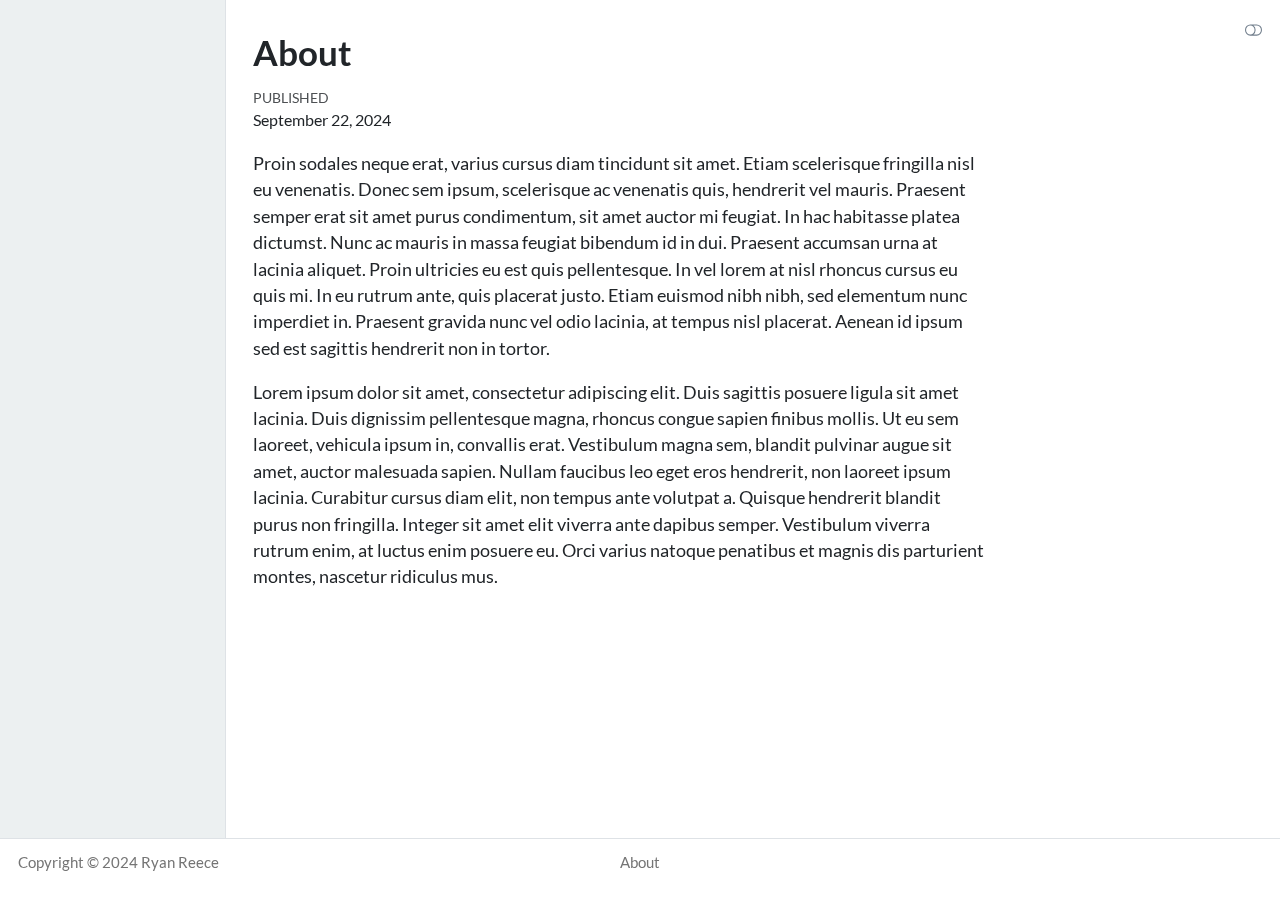
==== docs/about.html @ b6480e02 "update" ====
<!DOCTYPE html>
<html xmlns="http://www.w3.org/1999/xhtml" lang="en" xml:lang="en"><head>

<meta charset="utf-8">
<meta name="generator" content="quarto-1.5.57">

<meta name="viewport" content="width=device-width, initial-scale=1.0, user-scalable=yes">

<meta name="dcterms.date" content="2024-09-22">

<title>About – Quarto Static Example</title>
<style>
code{white-space: pre-wrap;}
span.smallcaps{font-variant: small-caps;}
div.columns{display: flex; gap: min(4vw, 1.5em);}
div.column{flex: auto; overflow-x: auto;}
div.hanging-indent{margin-left: 1.5em; text-indent: -1.5em;}
ul.task-list{list-style: none;}
ul.task-list li input[type="checkbox"] {
width: 0.8em;
margin: 0 0.8em 0.2em -1em;  vertical-align: middle;
}
</style>


<script>const headroomChanged = new CustomEvent("quarto-hrChanged", {
  detail: {},
  bubbles: true,
  cancelable: false,
  composed: false,
});

const announceDismiss = () => {
  const annEl = window.document.getElementById("quarto-announcement");
  if (annEl) {
    annEl.remove();

    const annId = annEl.getAttribute("data-announcement-id");
    window.localStorage.setItem(`quarto-announce-${annId}`, "true");
  }
};

const announceRegister = () => {
  const annEl = window.document.getElementById("quarto-announcement");
  if (annEl) {
    const annId = annEl.getAttribute("data-announcement-id");
    const isDismissed =
      window.localStorage.getItem(`quarto-announce-${annId}`) || false;
    if (isDismissed) {
      announceDismiss();
      return;
    } else {
      annEl.classList.remove("hidden");
    }

    const actionEl = annEl.querySelector(".quarto-announcement-action");
    if (actionEl) {
      actionEl.addEventListener("click", function (e) {
        e.preventDefault();
        // Hide the bar immediately
        announceDismiss();
      });
    }
  }
};

window.document.addEventListener("DOMContentLoaded", function () {
  let init = false;

  announceRegister();

  // Manage the back to top button, if one is present.
  let lastScrollTop = window.pageYOffset || document.documentElement.scrollTop;
  const scrollDownBuffer = 5;
  const scrollUpBuffer = 35;
  const btn = document.getElementById("quarto-back-to-top");
  const hideBackToTop = () => {
    btn.style.display = "none";
  };
  const showBackToTop = () => {
    btn.style.display = "inline-block";
  };
  if (btn) {
    window.document.addEventListener(
      "scroll",
      function () {
        const currentScrollTop =
          window.pageYOffset || document.documentElement.scrollTop;

        // Shows and hides the button 'intelligently' as the user scrolls
        if (currentScrollTop - scrollDownBuffer > lastScrollTop) {
          hideBackToTop();
          lastScrollTop = currentScrollTop <= 0 ? 0 : currentScrollTop;
        } else if (currentScrollTop < lastScrollTop - scrollUpBuffer) {
          showBackToTop();
          lastScrollTop = currentScrollTop <= 0 ? 0 : currentScrollTop;
        }

        // Show the button at the bottom, hides it at the top
        if (currentScrollTop <= 0) {
          hideBackToTop();
        } else if (
          window.innerHeight + currentScrollTop >=
          document.body.offsetHeight
        ) {
          showBackToTop();
        }
      },
      false
    );
  }

  function throttle(func, wait) {
    var timeout;
    return function () {
      const context = this;
      const args = arguments;
      const later = function () {
        clearTimeout(timeout);
        timeout = null;
        func.apply(context, args);
      };

      if (!timeout) {
        timeout = setTimeout(later, wait);
      }
    };
  }

  function headerOffset() {
    // Set an offset if there is are fixed top navbar
    const headerEl = window.document.querySelector("header.fixed-top");
    if (headerEl) {
      return headerEl.clientHeight;
    } else {
      return 0;
    }
  }

  function footerOffset() {
    const footerEl = window.document.querySelector("footer.footer");
    if (footerEl) {
      return footerEl.clientHeight;
    } else {
      return 0;
    }
  }

  function dashboardOffset() {
    const dashboardNavEl = window.document.getElementById(
      "quarto-dashboard-header"
    );
    if (dashboardNavEl !== null) {
      return dashboardNavEl.clientHeight;
    } else {
      return 0;
    }
  }

  function updateDocumentOffsetWithoutAnimation() {
    updateDocumentOffset(false);
  }

  function updateDocumentOffset(animated) {
    // set body offset
    const topOffset = headerOffset();
    const bodyOffset = topOffset + footerOffset() + dashboardOffset();
    const bodyEl = window.document.body;
    bodyEl.setAttribute("data-bs-offset", topOffset);
    bodyEl.style.paddingTop = topOffset + "px";

    // deal with sidebar offsets
    const sidebars = window.document.querySelectorAll(
      ".sidebar, .headroom-target"
    );
    sidebars.forEach((sidebar) => {
      if (!animated) {
        sidebar.classList.add("notransition");
        // Remove the no transition class after the animation has time to complete
        setTimeout(function () {
          sidebar.classList.remove("notransition");
        }, 201);
      }

      if (window.Headroom && sidebar.classList.contains("sidebar-unpinned")) {
        sidebar.style.top = "0";
        sidebar.style.maxHeight = "100vh";
      } else {
        sidebar.style.top = topOffset + "px";
        sidebar.style.maxHeight = "calc(100vh - " + topOffset + "px)";
      }
    });

    // allow space for footer
    const mainContainer = window.document.querySelector(".quarto-container");
    if (mainContainer) {
      mainContainer.style.minHeight = "calc(100vh - " + bodyOffset + "px)";
    }

    // link offset
    let linkStyle = window.document.querySelector("#quarto-target-style");
    if (!linkStyle) {
      linkStyle = window.document.createElement("style");
      linkStyle.setAttribute("id", "quarto-target-style");
      window.document.head.appendChild(linkStyle);
    }
    while (linkStyle.firstChild) {
      linkStyle.removeChild(linkStyle.firstChild);
    }
    if (topOffset > 0) {
      linkStyle.appendChild(
        window.document.createTextNode(`
      section:target::before {
        content: "";
        display: block;
        height: ${topOffset}px;
        margin: -${topOffset}px 0 0;
      }`)
      );
    }
    if (init) {
      window.dispatchEvent(headroomChanged);
    }
    init = true;
  }

  // initialize headroom
  var header = window.document.querySelector("#quarto-header");
  if (header && window.Headroom) {
    const headroom = new window.Headroom(header, {
      tolerance: 5,
      onPin: function () {
        const sidebars = window.document.querySelectorAll(
          ".sidebar, .headroom-target"
        );
        sidebars.forEach((sidebar) => {
          sidebar.classList.remove("sidebar-unpinned");
        });
        updateDocumentOffset();
      },
      onUnpin: function () {
        const sidebars = window.document.querySelectorAll(
          ".sidebar, .headroom-target"
        );
        sidebars.forEach((sidebar) => {
          sidebar.classList.add("sidebar-unpinned");
        });
        updateDocumentOffset();
      },
    });
    headroom.init();

    let frozen = false;
    window.quartoToggleHeadroom = function () {
      if (frozen) {
        headroom.unfreeze();
        frozen = false;
      } else {
        headroom.freeze();
        frozen = true;
      }
    };
  }

  window.addEventListener(
    "hashchange",
    function (e) {
      if (
        getComputedStyle(document.documentElement).scrollBehavior !== "smooth"
      ) {
        window.scrollTo(0, window.pageYOffset - headerOffset());
      }
    },
    false
  );

  // Observe size changed for the header
  const headerEl = window.document.querySelector("header.fixed-top");
  if (headerEl && window.ResizeObserver) {
    const observer = new window.ResizeObserver(() => {
      setTimeout(updateDocumentOffsetWithoutAnimation, 0);
    });
    observer.observe(headerEl, {
      attributes: true,
      childList: true,
      characterData: true,
    });
  } else {
    window.addEventListener(
      "resize",
      throttle(updateDocumentOffsetWithoutAnimation, 50)
    );
  }
  setTimeout(updateDocumentOffsetWithoutAnimation, 250);

  // fixup index.html links if we aren't on the filesystem
  if (window.location.protocol !== "file:") {
    const links = window.document.querySelectorAll("a");
    for (let i = 0; i < links.length; i++) {
      if (links[i].href) {
        links[i].dataset.originalHref = links[i].href;
        links[i].href = links[i].href.replace(/\/index\.html/, "/");
      }
    }

    // Fixup any sharing links that require urls
    // Append url to any sharing urls
    const sharingLinks = window.document.querySelectorAll(
      "a.sidebar-tools-main-item, a.quarto-navigation-tool, a.quarto-navbar-tools, a.quarto-navbar-tools-item"
    );
    for (let i = 0; i < sharingLinks.length; i++) {
      const sharingLink = sharingLinks[i];
      const href = sharingLink.getAttribute("href");
      if (href) {
        sharingLink.setAttribute(
          "href",
          href.replace("|url|", window.location.href)
        );
      }
    }

    // Scroll the active navigation item into view, if necessary
    const navSidebar = window.document.querySelector("nav#quarto-sidebar");
    if (navSidebar) {
      // Find the active item
      const activeItem = navSidebar.querySelector("li.sidebar-item a.active");
      if (activeItem) {
        // Wait for the scroll height and height to resolve by observing size changes on the
        // nav element that is scrollable
        const resizeObserver = new ResizeObserver((_entries) => {
          // The bottom of the element
          const elBottom = activeItem.offsetTop;
          const viewBottom = navSidebar.scrollTop + navSidebar.clientHeight;

          // The element height and scroll height are the same, then we are still loading
          if (viewBottom !== navSidebar.scrollHeight) {
            // Determine if the item isn't visible and scroll to it
            if (elBottom >= viewBottom) {
              navSidebar.scrollTop = elBottom;
            }

            // stop observing now since we've completed the scroll
            resizeObserver.unobserve(navSidebar);
          }
        });
        resizeObserver.observe(navSidebar);
      }
    }
  }
});
</script>
<script>/*!
 * headroom.js v0.12.0 - Give your page some headroom. Hide your header until you need it
 * Copyright (c) 2020 Nick Williams - http://wicky.nillia.ms/headroom.js
 * License: MIT
 */

!function(t,n){"object"==typeof exports&&"undefined"!=typeof module?module.exports=n():"function"==typeof define&&define.amd?define(n):(t=t||self).Headroom=n()}(this,function(){"use strict";function t(){return"undefined"!=typeof window}function d(t){return function(t){return t&&t.document&&function(t){return 9===t.nodeType}(t.document)}(t)?function(t){var n=t.document,o=n.body,s=n.documentElement;return{scrollHeight:function(){return Math.max(o.scrollHeight,s.scrollHeight,o.offsetHeight,s.offsetHeight,o.clientHeight,s.clientHeight)},height:function(){return t.innerHeight||s.clientHeight||o.clientHeight},scrollY:function(){return void 0!==t.pageYOffset?t.pageYOffset:(s||o.parentNode||o).scrollTop}}}(t):function(t){return{scrollHeight:function(){return Math.max(t.scrollHeight,t.offsetHeight,t.clientHeight)},height:function(){return Math.max(t.offsetHeight,t.clientHeight)},scrollY:function(){return t.scrollTop}}}(t)}function n(t,s,e){var n,o=function(){var n=!1;try{var t={get passive(){n=!0}};window.addEventListener("test",t,t),window.removeEventListener("test",t,t)}catch(t){n=!1}return n}(),i=!1,r=d(t),l=r.scrollY(),a={};function c(){var t=Math.round(r.scrollY()),n=r.height(),o=r.scrollHeight();a.scrollY=t,a.lastScrollY=l,a.direction=l<t?"down":"up",a.distance=Math.abs(t-l),a.isOutOfBounds=t<0||o<t+n,a.top=t<=s.offset[a.direction],a.bottom=o<=t+n,a.toleranceExceeded=a.distance>s.tolerance[a.direction],e(a),l=t,i=!1}function h(){i||(i=!0,n=requestAnimationFrame(c))}var u=!!o&&{passive:!0,capture:!1};return t.addEventListener("scroll",h,u),c(),{destroy:function(){cancelAnimationFrame(n),t.removeEventListener("scroll",h,u)}}}function o(t){return t===Object(t)?t:{down:t,up:t}}function s(t,n){n=n||{},Object.assign(this,s.options,n),this.classes=Object.assign({},s.options.classes,n.classes),this.elem=t,this.tolerance=o(this.tolerance),this.offset=o(this.offset),this.initialised=!1,this.frozen=!1}return s.prototype={constructor:s,init:function(){return s.cutsTheMustard&&!this.initialised&&(this.addClass("initial"),this.initialised=!0,setTimeout(function(t){t.scrollTracker=n(t.scroller,{offset:t.offset,tolerance:t.tolerance},t.update.bind(t))},100,this)),this},destroy:function(){this.initialised=!1,Object.keys(this.classes).forEach(this.removeClass,this),this.scrollTracker.destroy()},unpin:function(){!this.hasClass("pinned")&&this.hasClass("unpinned")||(this.addClass("unpinned"),this.removeClass("pinned"),this.onUnpin&&this.onUnpin.call(this))},pin:function(){this.hasClass("unpinned")&&(this.addClass("pinned"),this.removeClass("unpinned"),this.onPin&&this.onPin.call(this))},freeze:function(){this.frozen=!0,this.addClass("frozen")},unfreeze:function(){this.frozen=!1,this.removeClass("frozen")},top:function(){this.hasClass("top")||(this.addClass("top"),this.removeClass("notTop"),this.onTop&&this.onTop.call(this))},notTop:function(){this.hasClass("notTop")||(this.addClass("notTop"),this.removeClass("top"),this.onNotTop&&this.onNotTop.call(this))},bottom:function(){this.hasClass("bottom")||(this.addClass("bottom"),this.removeClass("notBottom"),this.onBottom&&this.onBottom.call(this))},notBottom:function(){this.hasClass("notBottom")||(this.addClass("notBottom"),this.removeClass("bottom"),this.onNotBottom&&this.onNotBottom.call(this))},shouldUnpin:function(t){return"down"===t.direction&&!t.top&&t.toleranceExceeded},shouldPin:function(t){return"up"===t.direction&&t.toleranceExceeded||t.top},addClass:function(t){this.elem.classList.add.apply(this.elem.classList,this.classes[t].split(" "))},removeClass:function(t){this.elem.classList.remove.apply(this.elem.classList,this.classes[t].split(" "))},hasClass:function(t){return this.classes[t].split(" ").every(function(t){return this.classList.contains(t)},this.elem)},update:function(t){t.isOutOfBounds||!0!==this.frozen&&(t.top?this.top():this.notTop(),t.bottom?this.bottom():this.notBottom(),this.shouldUnpin(t)?this.unpin():this.shouldPin(t)&&this.pin())}},s.options={tolerance:{up:0,down:0},offset:0,scroller:t()?window:null,classes:{frozen:"headroom--frozen",pinned:"headroom--pinned",unpinned:"headroom--unpinned",top:"headroom--top",notTop:"headroom--not-top",bottom:"headroom--bottom",notBottom:"headroom--not-bottom",initial:"headroom"}},s.cutsTheMustard=!!(t()&&function(){}.bind&&"classList"in document.documentElement&&Object.assign&&Object.keys&&requestAnimationFrame),s});
</script>
<script>/*!
 * clipboard.js v2.0.11
 * https://clipboardjs.com/
 *
 * Licensed MIT © Zeno Rocha
 */
!function(t,e){"object"==typeof exports&&"object"==typeof module?module.exports=e():"function"==typeof define&&define.amd?define([],e):"object"==typeof exports?exports.ClipboardJS=e():t.ClipboardJS=e()}(this,function(){return n={686:function(t,e,n){"use strict";n.d(e,{default:function(){return b}});var e=n(279),i=n.n(e),e=n(370),u=n.n(e),e=n(817),r=n.n(e);function c(t){try{return document.execCommand(t)}catch(t){return}}var a=function(t){t=r()(t);return c("cut"),t};function o(t,e){var n,o,t=(n=t,o="rtl"===document.documentElement.getAttribute("dir"),(t=document.createElement("textarea")).style.fontSize="12pt",t.style.border="0",t.style.padding="0",t.style.margin="0",t.style.position="absolute",t.style[o?"right":"left"]="-9999px",o=window.pageYOffset||document.documentElement.scrollTop,t.style.top="".concat(o,"px"),t.setAttribute("readonly",""),t.value=n,t);return e.container.appendChild(t),e=r()(t),c("copy"),t.remove(),e}var f=function(t){var e=1<arguments.length&&void 0!==arguments[1]?arguments[1]:{container:document.body},n="";return"string"==typeof t?n=o(t,e):t instanceof HTMLInputElement&&!["text","search","url","tel","password"].includes(null==t?void 0:t.type)?n=o(t.value,e):(n=r()(t),c("copy")),n};function l(t){return(l="function"==typeof Symbol&&"symbol"==typeof Symbol.iterator?function(t){return typeof t}:function(t){return t&&"function"==typeof Symbol&&t.constructor===Symbol&&t!==Symbol.prototype?"symbol":typeof t})(t)}var s=function(){var t=0<arguments.length&&void 0!==arguments[0]?arguments[0]:{},e=t.action,n=void 0===e?"copy":e,o=t.container,e=t.target,t=t.text;if("copy"!==n&&"cut"!==n)throw new Error('Invalid "action" value, use either "copy" or "cut"');if(void 0!==e){if(!e||"object"!==l(e)||1!==e.nodeType)throw new Error('Invalid "target" value, use a valid Element');if("copy"===n&&e.hasAttribute("disabled"))throw new Error('Invalid "target" attribute. Please use "readonly" instead of "disabled" attribute');if("cut"===n&&(e.hasAttribute("readonly")||e.hasAttribute("disabled")))throw new Error('Invalid "target" attribute. You can\'t cut text from elements with "readonly" or "disabled" attributes')}return t?f(t,{container:o}):e?"cut"===n?a(e):f(e,{container:o}):void 0};function p(t){return(p="function"==typeof Symbol&&"symbol"==typeof Symbol.iterator?function(t){return typeof t}:function(t){return t&&"function"==typeof Symbol&&t.constructor===Symbol&&t!==Symbol.prototype?"symbol":typeof t})(t)}function d(t,e){for(var n=0;n<e.length;n++){var o=e[n];o.enumerable=o.enumerable||!1,o.configurable=!0,"value"in o&&(o.writable=!0),Object.defineProperty(t,o.key,o)}}function y(t,e){return(y=Object.setPrototypeOf||function(t,e){return t.__proto__=e,t})(t,e)}function h(n){var o=function(){if("undefined"==typeof Reflect||!Reflect.construct)return!1;if(Reflect.construct.sham)return!1;if("function"==typeof Proxy)return!0;try{return Date.prototype.toString.call(Reflect.construct(Date,[],function(){})),!0}catch(t){return!1}}();return function(){var t,e=v(n);return t=o?(t=v(this).constructor,Reflect.construct(e,arguments,t)):e.apply(this,arguments),e=this,!(t=t)||"object"!==p(t)&&"function"!=typeof t?function(t){if(void 0!==t)return t;throw new ReferenceError("this hasn't been initialised - super() hasn't been called")}(e):t}}function v(t){return(v=Object.setPrototypeOf?Object.getPrototypeOf:function(t){return t.__proto__||Object.getPrototypeOf(t)})(t)}function m(t,e){t="data-clipboard-".concat(t);if(e.hasAttribute(t))return e.getAttribute(t)}var b=function(){!function(t,e){if("function"!=typeof e&&null!==e)throw new TypeError("Super expression must either be null or a function");t.prototype=Object.create(e&&e.prototype,{constructor:{value:t,writable:!0,configurable:!0}}),e&&y(t,e)}(r,i());var t,e,n,o=h(r);function r(t,e){var n;return function(t){if(!(t instanceof r))throw new TypeError("Cannot call a class as a function")}(this),(n=o.call(this)).resolveOptions(e),n.listenClick(t),n}return t=r,n=[{key:"copy",value:function(t){var e=1<arguments.length&&void 0!==arguments[1]?arguments[1]:{container:document.body};return f(t,e)}},{key:"cut",value:function(t){return a(t)}},{key:"isSupported",value:function(){var t=0<arguments.length&&void 0!==arguments[0]?arguments[0]:["copy","cut"],t="string"==typeof t?[t]:t,e=!!document.queryCommandSupported;return t.forEach(function(t){e=e&&!!document.queryCommandSupported(t)}),e}}],(e=[{key:"resolveOptions",value:function(){var t=0<arguments.length&&void 0!==arguments[0]?arguments[0]:{};this.action="function"==typeof t.action?t.action:this.defaultAction,this.target="function"==typeof t.target?t.target:this.defaultTarget,this.text="function"==typeof t.text?t.text:this.defaultText,this.container="object"===p(t.container)?t.container:document.body}},{key:"listenClick",value:function(t){var e=this;this.listener=u()(t,"click",function(t){return e.onClick(t)})}},{key:"onClick",value:function(t){var e=t.delegateTarget||t.currentTarget,n=this.action(e)||"copy",t=s({action:n,container:this.container,target:this.target(e),text:this.text(e)});this.emit(t?"success":"error",{action:n,text:t,trigger:e,clearSelection:function(){e&&e.focus(),window.getSelection().removeAllRanges()}})}},{key:"defaultAction",value:function(t){return m("action",t)}},{key:"defaultTarget",value:function(t){t=m("target",t);if(t)return document.querySelector(t)}},{key:"defaultText",value:function(t){return m("text",t)}},{key:"destroy",value:function(){this.listener.destroy()}}])&&d(t.prototype,e),n&&d(t,n),r}()},828:function(t){var e;"undefined"==typeof Element||Element.prototype.matches||((e=Element.prototype).matches=e.matchesSelector||e.mozMatchesSelector||e.msMatchesSelector||e.oMatchesSelector||e.webkitMatchesSelector),t.exports=function(t,e){for(;t&&9!==t.nodeType;){if("function"==typeof t.matches&&t.matches(e))return t;t=t.parentNode}}},438:function(t,e,n){var u=n(828);function i(t,e,n,o,r){var i=function(e,n,t,o){return function(t){t.delegateTarget=u(t.target,n),t.delegateTarget&&o.call(e,t)}}.apply(this,arguments);return t.addEventListener(n,i,r),{destroy:function(){t.removeEventListener(n,i,r)}}}t.exports=function(t,e,n,o,r){return"function"==typeof t.addEventListener?i.apply(null,arguments):"function"==typeof n?i.bind(null,document).apply(null,arguments):("string"==typeof t&&(t=document.querySelectorAll(t)),Array.prototype.map.call(t,function(t){return i(t,e,n,o,r)}))}},879:function(t,n){n.node=function(t){return void 0!==t&&t instanceof HTMLElement&&1===t.nodeType},n.nodeList=function(t){var e=Object.prototype.toString.call(t);return void 0!==t&&("[object NodeList]"===e||"[object HTMLCollection]"===e)&&"length"in t&&(0===t.length||n.node(t[0]))},n.string=function(t){return"string"==typeof t||t instanceof String},n.fn=function(t){return"[object Function]"===Object.prototype.toString.call(t)}},370:function(t,e,n){var f=n(879),l=n(438);t.exports=function(t,e,n){if(!t&&!e&&!n)throw new Error("Missing required arguments");if(!f.string(e))throw new TypeError("Second argument must be a String");if(!f.fn(n))throw new TypeError("Third argument must be a Function");if(f.node(t))return c=e,a=n,(u=t).addEventListener(c,a),{destroy:function(){u.removeEventListener(c,a)}};if(f.nodeList(t))return o=t,r=e,i=n,Array.prototype.forEach.call(o,function(t){t.addEventListener(r,i)}),{destroy:function(){Array.prototype.forEach.call(o,function(t){t.removeEventListener(r,i)})}};if(f.string(t))return t=t,e=e,n=n,l(document.body,t,e,n);throw new TypeError("First argument must be a String, HTMLElement, HTMLCollection, or NodeList");var o,r,i,u,c,a}},817:function(t){t.exports=function(t){var e,n="SELECT"===t.nodeName?(t.focus(),t.value):"INPUT"===t.nodeName||"TEXTAREA"===t.nodeName?((e=t.hasAttribute("readonly"))||t.setAttribute("readonly",""),t.select(),t.setSelectionRange(0,t.value.length),e||t.removeAttribute("readonly"),t.value):(t.hasAttribute("contenteditable")&&t.focus(),n=window.getSelection(),(e=document.createRange()).selectNodeContents(t),n.removeAllRanges(),n.addRange(e),n.toString());return n}},279:function(t){function e(){}e.prototype={on:function(t,e,n){var o=this.e||(this.e={});return(o[t]||(o[t]=[])).push({fn:e,ctx:n}),this},once:function(t,e,n){var o=this;function r(){o.off(t,r),e.apply(n,arguments)}return r._=e,this.on(t,r,n)},emit:function(t){for(var e=[].slice.call(arguments,1),n=((this.e||(this.e={}))[t]||[]).slice(),o=0,r=n.length;o<r;o++)n[o].fn.apply(n[o].ctx,e);return this},off:function(t,e){var n=this.e||(this.e={}),o=n[t],r=[];if(o&&e)for(var i=0,u=o.length;i<u;i++)o[i].fn!==e&&o[i].fn._!==e&&r.push(o[i]);return r.length?n[t]=r:delete n[t],this}},t.exports=e,t.exports.TinyEmitter=e}},r={},o.n=function(t){var e=t&&t.__esModule?function(){return t.default}:function(){return t};return o.d(e,{a:e}),e},o.d=function(t,e){for(var n in e)o.o(e,n)&&!o.o(t,n)&&Object.defineProperty(t,n,{enumerable:!0,get:e[n]})},o.o=function(t,e){return Object.prototype.hasOwnProperty.call(t,e)},o(686).default;function o(t){if(r[t])return r[t].exports;var e=r[t]={exports:{}};return n[t](e,e.exports,o),e.exports}var n,r});</script>
<script>/*! @algolia/autocomplete-js 1.11.1 | MIT License | © Algolia, Inc. and contributors | https://github.com/algolia/autocomplete */
!function(e,t){"object"==typeof exports&&"undefined"!=typeof module?t(exports):"function"==typeof define&&define.amd?define(["exports"],t):t((e="undefined"!=typeof globalThis?globalThis:e||self)["@algolia/autocomplete-js"]={})}(this,(function(e){"use strict";function t(e,t){var n=Object.keys(e);if(Object.getOwnPropertySymbols){var r=Object.getOwnPropertySymbols(e);t&&(r=r.filter((function(t){return Object.getOwnPropertyDescriptor(e,t).enumerable}))),n.push.apply(n,r)}return n}function n(e){for(var n=1;n<arguments.length;n++){var r=null!=arguments[n]?arguments[n]:{};n%2?t(Object(r),!0).forEach((function(t){o(e,t,r[t])})):Object.getOwnPropertyDescriptors?Object.defineProperties(e,Object.getOwnPropertyDescriptors(r)):t(Object(r)).forEach((function(t){Object.defineProperty(e,t,Object.getOwnPropertyDescriptor(r,t))}))}return e}function r(e){return r="function"==typeof Symbol&&"symbol"==typeof Symbol.iterator?function(e){return typeof e}:function(e){return e&&"function"==typeof Symbol&&e.constructor===Symbol&&e!==Symbol.prototype?"symbol":typeof e},r(e)}function o(e,t,n){return(t=function(e){var t=function(e,t){if("object"!=typeof e||null===e)return e;var n=e[Symbol.toPrimitive];if(void 0!==n){var r=n.call(e,t||"default");if("object"!=typeof r)return r;throw new TypeError("@@toPrimitive must return a primitive value.")}return("string"===t?String:Number)(e)}(e,"string");return"symbol"==typeof t?t:String(t)}(t))in e?Object.defineProperty(e,t,{value:n,enumerable:!0,configurable:!0,writable:!0}):e[t]=n,e}function i(){return i=Object.assign?Object.assign.bind():function(e){for(var t=1;t<arguments.length;t++){var n=arguments[t];for(var r in n)Object.prototype.hasOwnProperty.call(n,r)&&(e[r]=n[r])}return e},i.apply(this,arguments)}function u(e,t){if(null==e)return{};var n,r,o=function(e,t){if(null==e)return{};var n,r,o={},i=Object.keys(e);for(r=0;r<i.length;r++)n=i[r],t.indexOf(n)>=0||(o[n]=e[n]);return o}(e,t);if(Object.getOwnPropertySymbols){var i=Object.getOwnPropertySymbols(e);for(r=0;r<i.length;r++)n=i[r],t.indexOf(n)>=0||Object.prototype.propertyIsEnumerable.call(e,n)&&(o[n]=e[n])}return o}function a(e,t){return function(e){if(Array.isArray(e))return e}(e)||function(e,t){var n=null==e?null:"undefined"!=typeof Symbol&&e[Symbol.iterator]||e["@@iterator"];if(null!=n){var r,o,i,u,a=[],l=!0,c=!1;try{if(i=(n=n.call(e)).next,0===t){if(Object(n)!==n)return;l=!1}else for(;!(l=(r=i.call(n)).done)&&(a.push(r.value),a.length!==t);l=!0);}catch(e){c=!0,o=e}finally{try{if(!l&&null!=n.return&&(u=n.return(),Object(u)!==u))return}finally{if(c)throw o}}return a}}(e,t)||c(e,t)||function(){throw new TypeError("Invalid attempt to destructure non-iterable instance.\nIn order to be iterable, non-array objects must have a [Symbol.iterator]() method.")}()}function l(e){return function(e){if(Array.isArray(e))return s(e)}(e)||function(e){if("undefined"!=typeof Symbol&&null!=e[Symbol.iterator]||null!=e["@@iterator"])return Array.from(e)}(e)||c(e)||function(){throw new TypeError("Invalid attempt to spread non-iterable instance.\nIn order to be iterable, non-array objects must have a [Symbol.iterator]() method.")}()}function c(e,t){if(e){if("string"==typeof e)return s(e,t);var n=Object.prototype.toString.call(e).slice(8,-1);return"Object"===n&&e.constructor&&(n=e.constructor.name),"Map"===n||"Set"===n?Array.from(e):"Arguments"===n||/^(?:Ui|I)nt(?:8|16|32)(?:Clamped)?Array$/.test(n)?s(e,t):void 0}}function s(e,t){(null==t||t>e.length)&&(t=e.length);for(var n=0,r=new Array(t);n<t;n++)r[n]=e[n];return r}function f(e){return{current:e}}function p(e,t){var n=void 0;return function(){for(var r=arguments.length,o=new Array(r),i=0;i<r;i++)o[i]=arguments[i];n&&clearTimeout(n),n=setTimeout((function(){return e.apply(void 0,o)}),t)}}function m(e){return e.reduce((function(e,t){return e.concat(t)}),[])}var v=0;function d(){return"autocomplete-".concat(v++)}function y(e,t){return t.reduce((function(e,t){return e&&e[t]}),e)}function b(e){return 0===e.collections.length?0:e.collections.reduce((function(e,t){return e+t.items.length}),0)}function g(e){return e!==Object(e)}function h(e,t){if(e===t)return!0;if(g(e)||g(t)||"function"==typeof e||"function"==typeof t)return e===t;if(Object.keys(e).length!==Object.keys(t).length)return!1;for(var n=0,r=Object.keys(e);n<r.length;n++){var o=r[n];if(!(o in t))return!1;if(!h(e[o],t[o]))return!1}return!0}var O=function(){};var _="1.11.1",S=[{segment:"autocomplete-core",version:_}];function j(e){var t=e.item,n=e.items,r=void 0===n?[]:n;return{index:t.__autocomplete_indexName,items:[t],positions:[1+r.findIndex((function(e){return e.objectID===t.objectID}))],queryID:t.__autocomplete_queryID,algoliaSource:["autocomplete"]}}function P(e,t){return function(e){if(Array.isArray(e))return e}(e)||function(e,t){var n=null==e?null:"undefined"!=typeof Symbol&&e[Symbol.iterator]||e["@@iterator"];if(null!=n){var r,o,i,u,a=[],l=!0,c=!1;try{if(i=(n=n.call(e)).next,0===t){if(Object(n)!==n)return;l=!1}else for(;!(l=(r=i.call(n)).done)&&(a.push(r.value),a.length!==t);l=!0);}catch(e){c=!0,o=e}finally{try{if(!l&&null!=n.return&&(u=n.return(),Object(u)!==u))return}finally{if(c)throw o}}return a}}(e,t)||function(e,t){if(!e)return;if("string"==typeof e)return w(e,t);var n=Object.prototype.toString.call(e).slice(8,-1);"Object"===n&&e.constructor&&(n=e.constructor.name);if("Map"===n||"Set"===n)return Array.from(e);if("Arguments"===n||/^(?:Ui|I)nt(?:8|16|32)(?:Clamped)?Array$/.test(n))return w(e,t)}(e,t)||function(){throw new TypeError("Invalid attempt to destructure non-iterable instance.\nIn order to be iterable, non-array objects must have a [Symbol.iterator]() method.")}()}function w(e,t){(null==t||t>e.length)&&(t=e.length);for(var n=0,r=new Array(t);n<t;n++)r[n]=e[n];return r}var I=["items"],A=["items"];function E(e){return E="function"==typeof Symbol&&"symbol"==typeof Symbol.iterator?function(e){return typeof e}:function(e){return e&&"function"==typeof Symbol&&e.constructor===Symbol&&e!==Symbol.prototype?"symbol":typeof e},E(e)}function D(e){return function(e){if(Array.isArray(e))return C(e)}(e)||function(e){if("undefined"!=typeof Symbol&&null!=e[Symbol.iterator]||null!=e["@@iterator"])return Array.from(e)}(e)||function(e,t){if(!e)return;if("string"==typeof e)return C(e,t);var n=Object.prototype.toString.call(e).slice(8,-1);"Object"===n&&e.constructor&&(n=e.constructor.name);if("Map"===n||"Set"===n)return Array.from(e);if("Arguments"===n||/^(?:Ui|I)nt(?:8|16|32)(?:Clamped)?Array$/.test(n))return C(e,t)}(e)||function(){throw new TypeError("Invalid attempt to spread non-iterable instance.\nIn order to be iterable, non-array objects must have a [Symbol.iterator]() method.")}()}function C(e,t){(null==t||t>e.length)&&(t=e.length);for(var n=0,r=new Array(t);n<t;n++)r[n]=e[n];return r}function k(e,t){if(null==e)return{};var n,r,o=function(e,t){if(null==e)return{};var n,r,o={},i=Object.keys(e);for(r=0;r<i.length;r++)n=i[r],t.indexOf(n)>=0||(o[n]=e[n]);return o}(e,t);if(Object.getOwnPropertySymbols){var i=Object.getOwnPropertySymbols(e);for(r=0;r<i.length;r++)n=i[r],t.indexOf(n)>=0||Object.prototype.propertyIsEnumerable.call(e,n)&&(o[n]=e[n])}return o}function x(e,t){var n=Object.keys(e);if(Object.getOwnPropertySymbols){var r=Object.getOwnPropertySymbols(e);t&&(r=r.filter((function(t){return Object.getOwnPropertyDescriptor(e,t).enumerable}))),n.push.apply(n,r)}return n}function N(e){for(var t=1;t<arguments.length;t++){var n=null!=arguments[t]?arguments[t]:{};t%2?x(Object(n),!0).forEach((function(t){T(e,t,n[t])})):Object.getOwnPropertyDescriptors?Object.defineProperties(e,Object.getOwnPropertyDescriptors(n)):x(Object(n)).forEach((function(t){Object.defineProperty(e,t,Object.getOwnPropertyDescriptor(n,t))}))}return e}function T(e,t,n){return(t=function(e){var t=function(e,t){if("object"!==E(e)||null===e)return e;var n=e[Symbol.toPrimitive];if(void 0!==n){var r=n.call(e,t||"default");if("object"!==E(r))return r;throw new TypeError("@@toPrimitive must return a primitive value.")}return("string"===t?String:Number)(e)}(e,"string");return"symbol"===E(t)?t:String(t)}(t))in e?Object.defineProperty(e,t,{value:n,enumerable:!0,configurable:!0,writable:!0}):e[t]=n,e}function q(e){for(var t=arguments.length>1&&void 0!==arguments[1]?arguments[1]:20,n=[],r=0;r<e.objectIDs.length;r+=t)n.push(N(N({},e),{},{objectIDs:e.objectIDs.slice(r,r+t)}));return n}function B(e){return e.map((function(e){var t=e.items,n=k(e,I);return N(N({},n),{},{objectIDs:(null==t?void 0:t.map((function(e){return e.objectID})))||n.objectIDs})}))}function R(e){var t,n,r,o=(t=P((e.version||"").split(".").map(Number),2),n=t[0],r=t[1],n>=3||2===n&&r>=4||1===n&&r>=10);function i(t,n,r){if(o&&void 0!==r){var i=r[0].__autocomplete_algoliaCredentials,u={"X-Algolia-Application-Id":i.appId,"X-Algolia-API-Key":i.apiKey};e.apply(void 0,[t].concat(D(n),[{headers:u}]))}else e.apply(void 0,[t].concat(D(n)))}return{init:function(t,n){e("init",{appId:t,apiKey:n})},setUserToken:function(t){e("setUserToken",t)},clickedObjectIDsAfterSearch:function(){for(var e=arguments.length,t=new Array(e),n=0;n<e;n++)t[n]=arguments[n];t.length>0&&i("clickedObjectIDsAfterSearch",B(t),t[0].items)},clickedObjectIDs:function(){for(var e=arguments.length,t=new Array(e),n=0;n<e;n++)t[n]=arguments[n];t.length>0&&i("clickedObjectIDs",B(t),t[0].items)},clickedFilters:function(){for(var t=arguments.length,n=new Array(t),r=0;r<t;r++)n[r]=arguments[r];n.length>0&&e.apply(void 0,["clickedFilters"].concat(n))},convertedObjectIDsAfterSearch:function(){for(var e=arguments.length,t=new Array(e),n=0;n<e;n++)t[n]=arguments[n];t.length>0&&i("convertedObjectIDsAfterSearch",B(t),t[0].items)},convertedObjectIDs:function(){for(var e=arguments.length,t=new Array(e),n=0;n<e;n++)t[n]=arguments[n];t.length>0&&i("convertedObjectIDs",B(t),t[0].items)},convertedFilters:function(){for(var t=arguments.length,n=new Array(t),r=0;r<t;r++)n[r]=arguments[r];n.length>0&&e.apply(void 0,["convertedFilters"].concat(n))},viewedObjectIDs:function(){for(var e=arguments.length,t=new Array(e),n=0;n<e;n++)t[n]=arguments[n];t.length>0&&t.reduce((function(e,t){var n=t.items,r=k(t,A);return[].concat(D(e),D(q(N(N({},r),{},{objectIDs:(null==n?void 0:n.map((function(e){return e.objectID})))||r.objectIDs})).map((function(e){return{items:n,payload:e}}))))}),[]).forEach((function(e){var t=e.items;return i("viewedObjectIDs",[e.payload],t)}))},viewedFilters:function(){for(var t=arguments.length,n=new Array(t),r=0;r<t;r++)n[r]=arguments[r];n.length>0&&e.apply(void 0,["viewedFilters"].concat(n))}}}function F(e){var t=e.items.reduce((function(e,t){var n;return e[t.__autocomplete_indexName]=(null!==(n=e[t.__autocomplete_indexName])&&void 0!==n?n:[]).concat(t),e}),{});return Object.keys(t).map((function(e){return{index:e,items:t[e],algoliaSource:["autocomplete"]}}))}function L(e){return e.objectID&&e.__autocomplete_indexName&&e.__autocomplete_queryID}function U(e){return U="function"==typeof Symbol&&"symbol"==typeof Symbol.iterator?function(e){return typeof e}:function(e){return e&&"function"==typeof Symbol&&e.constructor===Symbol&&e!==Symbol.prototype?"symbol":typeof e},U(e)}function M(e){return function(e){if(Array.isArray(e))return H(e)}(e)||function(e){if("undefined"!=typeof Symbol&&null!=e[Symbol.iterator]||null!=e["@@iterator"])return Array.from(e)}(e)||function(e,t){if(!e)return;if("string"==typeof e)return H(e,t);var n=Object.prototype.toString.call(e).slice(8,-1);"Object"===n&&e.constructor&&(n=e.constructor.name);if("Map"===n||"Set"===n)return Array.from(e);if("Arguments"===n||/^(?:Ui|I)nt(?:8|16|32)(?:Clamped)?Array$/.test(n))return H(e,t)}(e)||function(){throw new TypeError("Invalid attempt to spread non-iterable instance.\nIn order to be iterable, non-array objects must have a [Symbol.iterator]() method.")}()}function H(e,t){(null==t||t>e.length)&&(t=e.length);for(var n=0,r=new Array(t);n<t;n++)r[n]=e[n];return r}function V(e,t){var n=Object.keys(e);if(Object.getOwnPropertySymbols){var r=Object.getOwnPropertySymbols(e);t&&(r=r.filter((function(t){return Object.getOwnPropertyDescriptor(e,t).enumerable}))),n.push.apply(n,r)}return n}function W(e){for(var t=1;t<arguments.length;t++){var n=null!=arguments[t]?arguments[t]:{};t%2?V(Object(n),!0).forEach((function(t){K(e,t,n[t])})):Object.getOwnPropertyDescriptors?Object.defineProperties(e,Object.getOwnPropertyDescriptors(n)):V(Object(n)).forEach((function(t){Object.defineProperty(e,t,Object.getOwnPropertyDescriptor(n,t))}))}return e}function K(e,t,n){return(t=function(e){var t=function(e,t){if("object"!==U(e)||null===e)return e;var n=e[Symbol.toPrimitive];if(void 0!==n){var r=n.call(e,t||"default");if("object"!==U(r))return r;throw new TypeError("@@toPrimitive must return a primitive value.")}return("string"===t?String:Number)(e)}(e,"string");return"symbol"===U(t)?t:String(t)}(t))in e?Object.defineProperty(e,t,{value:n,enumerable:!0,configurable:!0,writable:!0}):e[t]=n,e}var Q="2.6.0",$="https://cdn.jsdelivr.net/npm/search-insights@".concat(Q,"/dist/search-insights.min.js"),z=p((function(e){var t=e.onItemsChange,n=e.items,r=e.insights,o=e.state;t({insights:r,insightsEvents:F({items:n}).map((function(e){return W({eventName:"Items Viewed"},e)})),state:o})}),400);function G(e){var t=function(e){return W({onItemsChange:function(e){var t=e.insights,n=e.insightsEvents;t.viewedObjectIDs.apply(t,M(n.map((function(e){return W(W({},e),{},{algoliaSource:[].concat(M(e.algoliaSource||[]),["autocomplete-internal"])})}))))},onSelect:function(e){var t=e.insights,n=e.insightsEvents;t.clickedObjectIDsAfterSearch.apply(t,M(n.map((function(e){return W(W({},e),{},{algoliaSource:[].concat(M(e.algoliaSource||[]),["autocomplete-internal"])})}))))},onActive:O},e)}(e),n=t.insightsClient,r=t.onItemsChange,o=t.onSelect,i=t.onActive,u=n;n||function(e){if("undefined"!=typeof window)e({window:window})}((function(e){var t=e.window,n=t.AlgoliaAnalyticsObject||"aa";"string"==typeof n&&(u=t[n]),u||(t.AlgoliaAnalyticsObject=n,t[n]||(t[n]=function(){t[n].queue||(t[n].queue=[]);for(var e=arguments.length,r=new Array(e),o=0;o<e;o++)r[o]=arguments[o];t[n].queue.push(r)}),t[n].version=Q,u=t[n],function(e){var t="[Autocomplete]: Could not load search-insights.js. Please load it manually following https://alg.li/insights-autocomplete";try{var n=e.document.createElement("script");n.async=!0,n.src=$,n.onerror=function(){console.error(t)},document.body.appendChild(n)}catch(e){console.error(t)}}(t))}));var a=R(u),l=f([]),c=p((function(e){var t=e.state;if(t.isOpen){var n=t.collections.reduce((function(e,t){return[].concat(M(e),M(t.items))}),[]).filter(L);h(l.current.map((function(e){return e.objectID})),n.map((function(e){return e.objectID})))||(l.current=n,n.length>0&&z({onItemsChange:r,items:n,insights:a,state:t}))}}),0);return{name:"aa.algoliaInsightsPlugin",subscribe:function(e){var t=e.setContext,n=e.onSelect,r=e.onActive;function l(e){t({algoliaInsightsPlugin:{__algoliaSearchParameters:W({clickAnalytics:!0},e?{userToken:e}:{}),insights:a}})}u("addAlgoliaAgent","insights-plugin"),l(),u("onUserTokenChange",l),u("getUserToken",null,(function(e,t){l(t)})),n((function(e){var t=e.item,n=e.state,r=e.event,i=e.source;L(t)&&o({state:n,event:r,insights:a,item:t,insightsEvents:[W({eventName:"Item Selected"},j({item:t,items:i.getItems().filter(L)}))]})})),r((function(e){var t=e.item,n=e.source,r=e.state,o=e.event;L(t)&&i({state:r,event:o,insights:a,item:t,insightsEvents:[W({eventName:"Item Active"},j({item:t,items:n.getItems().filter(L)}))]})}))},onStateChange:function(e){var t=e.state;c({state:t})},__autocomplete_pluginOptions:e}}function J(e,t){var n=t;return{then:function(t,r){return J(e.then(Y(t,n,e),Y(r,n,e)),n)},catch:function(t){return J(e.catch(Y(t,n,e)),n)},finally:function(t){return t&&n.onCancelList.push(t),J(e.finally(Y(t&&function(){return n.onCancelList=[],t()},n,e)),n)},cancel:function(){n.isCanceled=!0;var e=n.onCancelList;n.onCancelList=[],e.forEach((function(e){e()}))},isCanceled:function(){return!0===n.isCanceled}}}function X(e){return J(e,{isCanceled:!1,onCancelList:[]})}function Y(e,t,n){return e?function(n){return t.isCanceled?n:e(n)}:n}function Z(e,t,n,r){if(!n)return null;if(e<0&&(null===t||null!==r&&0===t))return n+e;var o=(null===t?-1:t)+e;return o<=-1||o>=n?null===r?null:0:o}function ee(e,t){var n=Object.keys(e);if(Object.getOwnPropertySymbols){var r=Object.getOwnPropertySymbols(e);t&&(r=r.filter((function(t){return Object.getOwnPropertyDescriptor(e,t).enumerable}))),n.push.apply(n,r)}return n}function te(e){for(var t=1;t<arguments.length;t++){var n=null!=arguments[t]?arguments[t]:{};t%2?ee(Object(n),!0).forEach((function(t){ne(e,t,n[t])})):Object.getOwnPropertyDescriptors?Object.defineProperties(e,Object.getOwnPropertyDescriptors(n)):ee(Object(n)).forEach((function(t){Object.defineProperty(e,t,Object.getOwnPropertyDescriptor(n,t))}))}return e}function ne(e,t,n){return(t=function(e){var t=function(e,t){if("object"!==re(e)||null===e)return e;var n=e[Symbol.toPrimitive];if(void 0!==n){var r=n.call(e,t||"default");if("object"!==re(r))return r;throw new TypeError("@@toPrimitive must return a primitive value.")}return("string"===t?String:Number)(e)}(e,"string");return"symbol"===re(t)?t:String(t)}(t))in e?Object.defineProperty(e,t,{value:n,enumerable:!0,configurable:!0,writable:!0}):e[t]=n,e}function re(e){return re="function"==typeof Symbol&&"symbol"==typeof Symbol.iterator?function(e){return typeof e}:function(e){return e&&"function"==typeof Symbol&&e.constructor===Symbol&&e!==Symbol.prototype?"symbol":typeof e},re(e)}function oe(e){var t=function(e){var t=e.collections.map((function(e){return e.items.length})).reduce((function(e,t,n){var r=(e[n-1]||0)+t;return e.push(r),e}),[]).reduce((function(t,n){return n<=e.activeItemId?t+1:t}),0);return e.collections[t]}(e);if(!t)return null;var n=t.items[function(e){for(var t=e.state,n=e.collection,r=!1,o=0,i=0;!1===r;){var u=t.collections[o];if(u===n){r=!0;break}i+=u.items.length,o++}return t.activeItemId-i}({state:e,collection:t})],r=t.source;return{item:n,itemInputValue:r.getItemInputValue({item:n,state:e}),itemUrl:r.getItemUrl({item:n,state:e}),source:r}}function ie(e,t,n){return[e,null==n?void 0:n.sourceId,t].filter(Boolean).join("-").replace(/\s/g,"")}var ue=/((gt|sm)-|galaxy nexus)|samsung[- ]|samsungbrowser/i;function ae(e){return ae="function"==typeof Symbol&&"symbol"==typeof Symbol.iterator?function(e){return typeof e}:function(e){return e&&"function"==typeof Symbol&&e.constructor===Symbol&&e!==Symbol.prototype?"symbol":typeof e},ae(e)}function le(e,t){var n=Object.keys(e);if(Object.getOwnPropertySymbols){var r=Object.getOwnPropertySymbols(e);t&&(r=r.filter((function(t){return Object.getOwnPropertyDescriptor(e,t).enumerable}))),n.push.apply(n,r)}return n}function ce(e,t,n){return(t=function(e){var t=function(e,t){if("object"!==ae(e)||null===e)return e;var n=e[Symbol.toPrimitive];if(void 0!==n){var r=n.call(e,t||"default");if("object"!==ae(r))return r;throw new TypeError("@@toPrimitive must return a primitive value.")}return("string"===t?String:Number)(e)}(e,"string");return"symbol"===ae(t)?t:String(t)}(t))in e?Object.defineProperty(e,t,{value:n,enumerable:!0,configurable:!0,writable:!0}):e[t]=n,e}function se(e,t,n){var r,o=t.initialState;return{getState:function(){return o},dispatch:function(r,i){var u=function(e){for(var t=1;t<arguments.length;t++){var n=null!=arguments[t]?arguments[t]:{};t%2?le(Object(n),!0).forEach((function(t){ce(e,t,n[t])})):Object.getOwnPropertyDescriptors?Object.defineProperties(e,Object.getOwnPropertyDescriptors(n)):le(Object(n)).forEach((function(t){Object.defineProperty(e,t,Object.getOwnPropertyDescriptor(n,t))}))}return e}({},o);o=e(o,{type:r,props:t,payload:i}),n({state:o,prevState:u})},pendingRequests:(r=[],{add:function(e){return r.push(e),e.finally((function(){r=r.filter((function(t){return t!==e}))}))},cancelAll:function(){r.forEach((function(e){return e.cancel()}))},isEmpty:function(){return 0===r.length}})}}function fe(e){return fe="function"==typeof Symbol&&"symbol"==typeof Symbol.iterator?function(e){return typeof e}:function(e){return e&&"function"==typeof Symbol&&e.constructor===Symbol&&e!==Symbol.prototype?"symbol":typeof e},fe(e)}function pe(e,t){var n=Object.keys(e);if(Object.getOwnPropertySymbols){var r=Object.getOwnPropertySymbols(e);t&&(r=r.filter((function(t){return Object.getOwnPropertyDescriptor(e,t).enumerable}))),n.push.apply(n,r)}return n}function me(e){for(var t=1;t<arguments.length;t++){var n=null!=arguments[t]?arguments[t]:{};t%2?pe(Object(n),!0).forEach((function(t){ve(e,t,n[t])})):Object.getOwnPropertyDescriptors?Object.defineProperties(e,Object.getOwnPropertyDescriptors(n)):pe(Object(n)).forEach((function(t){Object.defineProperty(e,t,Object.getOwnPropertyDescriptor(n,t))}))}return e}function ve(e,t,n){return(t=function(e){var t=function(e,t){if("object"!==fe(e)||null===e)return e;var n=e[Symbol.toPrimitive];if(void 0!==n){var r=n.call(e,t||"default");if("object"!==fe(r))return r;throw new TypeError("@@toPrimitive must return a primitive value.")}return("string"===t?String:Number)(e)}(e,"string");return"symbol"===fe(t)?t:String(t)}(t))in e?Object.defineProperty(e,t,{value:n,enumerable:!0,configurable:!0,writable:!0}):e[t]=n,e}function de(e){return de="function"==typeof Symbol&&"symbol"==typeof Symbol.iterator?function(e){return typeof e}:function(e){return e&&"function"==typeof Symbol&&e.constructor===Symbol&&e!==Symbol.prototype?"symbol":typeof e},de(e)}function ye(e){return function(e){if(Array.isArray(e))return be(e)}(e)||function(e){if("undefined"!=typeof Symbol&&null!=e[Symbol.iterator]||null!=e["@@iterator"])return Array.from(e)}(e)||function(e,t){if(!e)return;if("string"==typeof e)return be(e,t);var n=Object.prototype.toString.call(e).slice(8,-1);"Object"===n&&e.constructor&&(n=e.constructor.name);if("Map"===n||"Set"===n)return Array.from(e);if("Arguments"===n||/^(?:Ui|I)nt(?:8|16|32)(?:Clamped)?Array$/.test(n))return be(e,t)}(e)||function(){throw new TypeError("Invalid attempt to spread non-iterable instance.\nIn order to be iterable, non-array objects must have a [Symbol.iterator]() method.")}()}function be(e,t){(null==t||t>e.length)&&(t=e.length);for(var n=0,r=new Array(t);n<t;n++)r[n]=e[n];return r}function ge(e,t){var n=Object.keys(e);if(Object.getOwnPropertySymbols){var r=Object.getOwnPropertySymbols(e);t&&(r=r.filter((function(t){return Object.getOwnPropertyDescriptor(e,t).enumerable}))),n.push.apply(n,r)}return n}function he(e){for(var t=1;t<arguments.length;t++){var n=null!=arguments[t]?arguments[t]:{};t%2?ge(Object(n),!0).forEach((function(t){Oe(e,t,n[t])})):Object.getOwnPropertyDescriptors?Object.defineProperties(e,Object.getOwnPropertyDescriptors(n)):ge(Object(n)).forEach((function(t){Object.defineProperty(e,t,Object.getOwnPropertyDescriptor(n,t))}))}return e}function Oe(e,t,n){return(t=function(e){var t=function(e,t){if("object"!==de(e)||null===e)return e;var n=e[Symbol.toPrimitive];if(void 0!==n){var r=n.call(e,t||"default");if("object"!==de(r))return r;throw new TypeError("@@toPrimitive must return a primitive value.")}return("string"===t?String:Number)(e)}(e,"string");return"symbol"===de(t)?t:String(t)}(t))in e?Object.defineProperty(e,t,{value:n,enumerable:!0,configurable:!0,writable:!0}):e[t]=n,e}function _e(e,t){var n,r="undefined"!=typeof window?window:{},o=e.plugins||[];return he(he({debug:!1,openOnFocus:!1,enterKeyHint:void 0,placeholder:"",autoFocus:!1,defaultActiveItemId:null,stallThreshold:300,insights:!1,environment:r,shouldPanelOpen:function(e){return b(e.state)>0},reshape:function(e){return e.sources}},e),{},{id:null!==(n=e.id)&&void 0!==n?n:d(),plugins:o,initialState:he({activeItemId:null,query:"",completion:null,collections:[],isOpen:!1,status:"idle",context:{}},e.initialState),onStateChange:function(t){var n;null===(n=e.onStateChange)||void 0===n||n.call(e,t),o.forEach((function(e){var n;return null===(n=e.onStateChange)||void 0===n?void 0:n.call(e,t)}))},onSubmit:function(t){var n;null===(n=e.onSubmit)||void 0===n||n.call(e,t),o.forEach((function(e){var n;return null===(n=e.onSubmit)||void 0===n?void 0:n.call(e,t)}))},onReset:function(t){var n;null===(n=e.onReset)||void 0===n||n.call(e,t),o.forEach((function(e){var n;return null===(n=e.onReset)||void 0===n?void 0:n.call(e,t)}))},getSources:function(n){return Promise.all([].concat(ye(o.map((function(e){return e.getSources}))),[e.getSources]).filter(Boolean).map((function(e){return function(e,t){var n=[];return Promise.resolve(e(t)).then((function(e){return Promise.all(e.filter((function(e){return Boolean(e)})).map((function(e){if(e.sourceId,n.includes(e.sourceId))throw new Error("[Autocomplete] The `sourceId` ".concat(JSON.stringify(e.sourceId)," is not unique."));n.push(e.sourceId);var t={getItemInputValue:function(e){return e.state.query},getItemUrl:function(){},onSelect:function(e){(0,e.setIsOpen)(!1)},onActive:O,onResolve:O};Object.keys(t).forEach((function(e){t[e].__default=!0}));var r=te(te({},t),e);return Promise.resolve(r)})))}))}(e,n)}))).then((function(e){return m(e)})).then((function(e){return e.map((function(e){return he(he({},e),{},{onSelect:function(n){e.onSelect(n),t.forEach((function(e){var t;return null===(t=e.onSelect)||void 0===t?void 0:t.call(e,n)}))},onActive:function(n){e.onActive(n),t.forEach((function(e){var t;return null===(t=e.onActive)||void 0===t?void 0:t.call(e,n)}))},onResolve:function(n){e.onResolve(n),t.forEach((function(e){var t;return null===(t=e.onResolve)||void 0===t?void 0:t.call(e,n)}))}})}))}))},navigator:he({navigate:function(e){var t=e.itemUrl;r.location.assign(t)},navigateNewTab:function(e){var t=e.itemUrl,n=r.open(t,"_blank","noopener");null==n||n.focus()},navigateNewWindow:function(e){var t=e.itemUrl;r.open(t,"_blank","noopener")}},e.navigator)})}function Se(e){return Se="function"==typeof Symbol&&"symbol"==typeof Symbol.iterator?function(e){return typeof e}:function(e){return e&&"function"==typeof Symbol&&e.constructor===Symbol&&e!==Symbol.prototype?"symbol":typeof e},Se(e)}function je(e,t){var n=Object.keys(e);if(Object.getOwnPropertySymbols){var r=Object.getOwnPropertySymbols(e);t&&(r=r.filter((function(t){return Object.getOwnPropertyDescriptor(e,t).enumerable}))),n.push.apply(n,r)}return n}function Pe(e){for(var t=1;t<arguments.length;t++){var n=null!=arguments[t]?arguments[t]:{};t%2?je(Object(n),!0).forEach((function(t){we(e,t,n[t])})):Object.getOwnPropertyDescriptors?Object.defineProperties(e,Object.getOwnPropertyDescriptors(n)):je(Object(n)).forEach((function(t){Object.defineProperty(e,t,Object.getOwnPropertyDescriptor(n,t))}))}return e}function we(e,t,n){return(t=function(e){var t=function(e,t){if("object"!==Se(e)||null===e)return e;var n=e[Symbol.toPrimitive];if(void 0!==n){var r=n.call(e,t||"default");if("object"!==Se(r))return r;throw new TypeError("@@toPrimitive must return a primitive value.")}return("string"===t?String:Number)(e)}(e,"string");return"symbol"===Se(t)?t:String(t)}(t))in e?Object.defineProperty(e,t,{value:n,enumerable:!0,configurable:!0,writable:!0}):e[t]=n,e}function Ie(e){return Ie="function"==typeof Symbol&&"symbol"==typeof Symbol.iterator?function(e){return typeof e}:function(e){return e&&"function"==typeof Symbol&&e.constructor===Symbol&&e!==Symbol.prototype?"symbol":typeof e},Ie(e)}function Ae(e,t){var n=Object.keys(e);if(Object.getOwnPropertySymbols){var r=Object.getOwnPropertySymbols(e);t&&(r=r.filter((function(t){return Object.getOwnPropertyDescriptor(e,t).enumerable}))),n.push.apply(n,r)}return n}function Ee(e){for(var t=1;t<arguments.length;t++){var n=null!=arguments[t]?arguments[t]:{};t%2?Ae(Object(n),!0).forEach((function(t){De(e,t,n[t])})):Object.getOwnPropertyDescriptors?Object.defineProperties(e,Object.getOwnPropertyDescriptors(n)):Ae(Object(n)).forEach((function(t){Object.defineProperty(e,t,Object.getOwnPropertyDescriptor(n,t))}))}return e}function De(e,t,n){return(t=function(e){var t=function(e,t){if("object"!==Ie(e)||null===e)return e;var n=e[Symbol.toPrimitive];if(void 0!==n){var r=n.call(e,t||"default");if("object"!==Ie(r))return r;throw new TypeError("@@toPrimitive must return a primitive value.")}return("string"===t?String:Number)(e)}(e,"string");return"symbol"===Ie(t)?t:String(t)}(t))in e?Object.defineProperty(e,t,{value:n,enumerable:!0,configurable:!0,writable:!0}):e[t]=n,e}function Ce(e){return function(e){if(Array.isArray(e))return ke(e)}(e)||function(e){if("undefined"!=typeof Symbol&&null!=e[Symbol.iterator]||null!=e["@@iterator"])return Array.from(e)}(e)||function(e,t){if(!e)return;if("string"==typeof e)return ke(e,t);var n=Object.prototype.toString.call(e).slice(8,-1);"Object"===n&&e.constructor&&(n=e.constructor.name);if("Map"===n||"Set"===n)return Array.from(e);if("Arguments"===n||/^(?:Ui|I)nt(?:8|16|32)(?:Clamped)?Array$/.test(n))return ke(e,t)}(e)||function(){throw new TypeError("Invalid attempt to spread non-iterable instance.\nIn order to be iterable, non-array objects must have a [Symbol.iterator]() method.")}()}function ke(e,t){(null==t||t>e.length)&&(t=e.length);for(var n=0,r=new Array(t);n<t;n++)r[n]=e[n];return r}function xe(e){return Boolean(e.execute)}function Ne(e,t,n){if(o=e,Boolean(null==o?void 0:o.execute)){var r="algolia"===e.requesterId?Object.assign.apply(Object,[{}].concat(Ce(Object.keys(n.context).map((function(e){var t;return null===(t=n.context[e])||void 0===t?void 0:t.__algoliaSearchParameters}))))):{};return Ee(Ee({},e),{},{requests:e.queries.map((function(n){return{query:"algolia"===e.requesterId?Ee(Ee({},n),{},{params:Ee(Ee({},r),n.params)}):n,sourceId:t,transformResponse:e.transformResponse}}))})}var o;return{items:e,sourceId:t}}function Te(e){var t=e.reduce((function(e,t){if(!xe(t))return e.push(t),e;var n=t.searchClient,r=t.execute,o=t.requesterId,i=t.requests,u=e.find((function(e){return xe(t)&&xe(e)&&e.searchClient===n&&Boolean(o)&&e.requesterId===o}));if(u){var a;(a=u.items).push.apply(a,Ce(i))}else{var l={execute:r,requesterId:o,items:i,searchClient:n};e.push(l)}return e}),[]).map((function(e){if(!xe(e))return Promise.resolve(e);var t=e,n=t.execute,r=t.items;return n({searchClient:t.searchClient,requests:r})}));return Promise.all(t).then((function(e){return m(e)}))}function qe(e,t,n){return t.map((function(t){var r,o=e.filter((function(e){return e.sourceId===t.sourceId})),i=o.map((function(e){return e.items})),u=o[0].transformResponse,a=u?u({results:r=i,hits:r.map((function(e){return e.hits})).filter(Boolean),facetHits:r.map((function(e){var t;return null===(t=e.facetHits)||void 0===t?void 0:t.map((function(e){return{label:e.value,count:e.count,_highlightResult:{label:{value:e.highlighted}}}}))})).filter(Boolean)}):i;return t.onResolve({source:t,results:i,items:a,state:n.getState()}),a.every(Boolean),'The `getItems` function from source "'.concat(t.sourceId,'" must return an array of items but returned ').concat(JSON.stringify(void 0),".\n\nDid you forget to return items?\n\nSee: https://www.algolia.com/doc/ui-libraries/autocomplete/core-concepts/sources/#param-getitems"),{source:t,items:a}}))}function Be(e){return Be="function"==typeof Symbol&&"symbol"==typeof Symbol.iterator?function(e){return typeof e}:function(e){return e&&"function"==typeof Symbol&&e.constructor===Symbol&&e!==Symbol.prototype?"symbol":typeof e},Be(e)}var Re=["event","nextState","props","query","refresh","store"];function Fe(e,t){var n=Object.keys(e);if(Object.getOwnPropertySymbols){var r=Object.getOwnPropertySymbols(e);t&&(r=r.filter((function(t){return Object.getOwnPropertyDescriptor(e,t).enumerable}))),n.push.apply(n,r)}return n}function Le(e){for(var t=1;t<arguments.length;t++){var n=null!=arguments[t]?arguments[t]:{};t%2?Fe(Object(n),!0).forEach((function(t){Ue(e,t,n[t])})):Object.getOwnPropertyDescriptors?Object.defineProperties(e,Object.getOwnPropertyDescriptors(n)):Fe(Object(n)).forEach((function(t){Object.defineProperty(e,t,Object.getOwnPropertyDescriptor(n,t))}))}return e}function Ue(e,t,n){return(t=function(e){var t=function(e,t){if("object"!==Be(e)||null===e)return e;var n=e[Symbol.toPrimitive];if(void 0!==n){var r=n.call(e,t||"default");if("object"!==Be(r))return r;throw new TypeError("@@toPrimitive must return a primitive value.")}return("string"===t?String:Number)(e)}(e,"string");return"symbol"===Be(t)?t:String(t)}(t))in e?Object.defineProperty(e,t,{value:n,enumerable:!0,configurable:!0,writable:!0}):e[t]=n,e}function Me(e,t){if(null==e)return{};var n,r,o=function(e,t){if(null==e)return{};var n,r,o={},i=Object.keys(e);for(r=0;r<i.length;r++)n=i[r],t.indexOf(n)>=0||(o[n]=e[n]);return o}(e,t);if(Object.getOwnPropertySymbols){var i=Object.getOwnPropertySymbols(e);for(r=0;r<i.length;r++)n=i[r],t.indexOf(n)>=0||Object.prototype.propertyIsEnumerable.call(e,n)&&(o[n]=e[n])}return o}var He,Ve,We,Ke=null,Qe=(He=-1,Ve=-1,We=void 0,function(e){var t=++He;return Promise.resolve(e).then((function(e){return We&&t<Ve?We:(Ve=t,We=e,e)}))});function $e(e){var t=e.event,n=e.nextState,r=void 0===n?{}:n,o=e.props,i=e.query,u=e.refresh,a=e.store,l=Me(e,Re);Ke&&o.environment.clearTimeout(Ke);var c=l.setCollections,s=l.setIsOpen,f=l.setQuery,p=l.setActiveItemId,v=l.setStatus;if(f(i),p(o.defaultActiveItemId),!i&&!1===o.openOnFocus){var d,y=a.getState().collections.map((function(e){return Le(Le({},e),{},{items:[]})}));v("idle"),c(y),s(null!==(d=r.isOpen)&&void 0!==d?d:o.shouldPanelOpen({state:a.getState()}));var b=X(Qe(y).then((function(){return Promise.resolve()})));return a.pendingRequests.add(b)}v("loading"),Ke=o.environment.setTimeout((function(){v("stalled")}),o.stallThreshold);var g=X(Qe(o.getSources(Le({query:i,refresh:u,state:a.getState()},l)).then((function(e){return Promise.all(e.map((function(e){return Promise.resolve(e.getItems(Le({query:i,refresh:u,state:a.getState()},l))).then((function(t){return Ne(t,e.sourceId,a.getState())}))}))).then(Te).then((function(t){return qe(t,e,a)})).then((function(e){return function(e){var t=e.collections,n=e.props,r=e.state,o=t.reduce((function(e,t){return Pe(Pe({},e),{},we({},t.source.sourceId,Pe(Pe({},t.source),{},{getItems:function(){return m(t.items)}})))}),{}),i=n.plugins.reduce((function(e,t){return t.reshape?t.reshape(e):e}),{sourcesBySourceId:o,state:r}).sourcesBySourceId;return m(n.reshape({sourcesBySourceId:i,sources:Object.values(i),state:r})).filter(Boolean).map((function(e){return{source:e,items:e.getItems()}}))}({collections:e,props:o,state:a.getState()})}))})))).then((function(e){var n;v("idle"),c(e);var f=o.shouldPanelOpen({state:a.getState()});s(null!==(n=r.isOpen)&&void 0!==n?n:o.openOnFocus&&!i&&f||f);var p=oe(a.getState());if(null!==a.getState().activeItemId&&p){var m=p.item,d=p.itemInputValue,y=p.itemUrl,b=p.source;b.onActive(Le({event:t,item:m,itemInputValue:d,itemUrl:y,refresh:u,source:b,state:a.getState()},l))}})).finally((function(){v("idle"),Ke&&o.environment.clearTimeout(Ke)}));return a.pendingRequests.add(g)}function ze(e){return ze="function"==typeof Symbol&&"symbol"==typeof Symbol.iterator?function(e){return typeof e}:function(e){return e&&"function"==typeof Symbol&&e.constructor===Symbol&&e!==Symbol.prototype?"symbol":typeof e},ze(e)}var Ge=["event","props","refresh","store"];function Je(e,t){var n=Object.keys(e);if(Object.getOwnPropertySymbols){var r=Object.getOwnPropertySymbols(e);t&&(r=r.filter((function(t){return Object.getOwnPropertyDescriptor(e,t).enumerable}))),n.push.apply(n,r)}return n}function Xe(e){for(var t=1;t<arguments.length;t++){var n=null!=arguments[t]?arguments[t]:{};t%2?Je(Object(n),!0).forEach((function(t){Ye(e,t,n[t])})):Object.getOwnPropertyDescriptors?Object.defineProperties(e,Object.getOwnPropertyDescriptors(n)):Je(Object(n)).forEach((function(t){Object.defineProperty(e,t,Object.getOwnPropertyDescriptor(n,t))}))}return e}function Ye(e,t,n){return(t=function(e){var t=function(e,t){if("object"!==ze(e)||null===e)return e;var n=e[Symbol.toPrimitive];if(void 0!==n){var r=n.call(e,t||"default");if("object"!==ze(r))return r;throw new TypeError("@@toPrimitive must return a primitive value.")}return("string"===t?String:Number)(e)}(e,"string");return"symbol"===ze(t)?t:String(t)}(t))in e?Object.defineProperty(e,t,{value:n,enumerable:!0,configurable:!0,writable:!0}):e[t]=n,e}function Ze(e,t){if(null==e)return{};var n,r,o=function(e,t){if(null==e)return{};var n,r,o={},i=Object.keys(e);for(r=0;r<i.length;r++)n=i[r],t.indexOf(n)>=0||(o[n]=e[n]);return o}(e,t);if(Object.getOwnPropertySymbols){var i=Object.getOwnPropertySymbols(e);for(r=0;r<i.length;r++)n=i[r],t.indexOf(n)>=0||Object.prototype.propertyIsEnumerable.call(e,n)&&(o[n]=e[n])}return o}function et(e){return et="function"==typeof Symbol&&"symbol"==typeof Symbol.iterator?function(e){return typeof e}:function(e){return e&&"function"==typeof Symbol&&e.constructor===Symbol&&e!==Symbol.prototype?"symbol":typeof e},et(e)}var tt=["props","refresh","store"],nt=["inputElement","formElement","panelElement"],rt=["inputElement"],ot=["inputElement","maxLength"],it=["source"],ut=["item","source"];function at(e,t){var n=Object.keys(e);if(Object.getOwnPropertySymbols){var r=Object.getOwnPropertySymbols(e);t&&(r=r.filter((function(t){return Object.getOwnPropertyDescriptor(e,t).enumerable}))),n.push.apply(n,r)}return n}function lt(e){for(var t=1;t<arguments.length;t++){var n=null!=arguments[t]?arguments[t]:{};t%2?at(Object(n),!0).forEach((function(t){ct(e,t,n[t])})):Object.getOwnPropertyDescriptors?Object.defineProperties(e,Object.getOwnPropertyDescriptors(n)):at(Object(n)).forEach((function(t){Object.defineProperty(e,t,Object.getOwnPropertyDescriptor(n,t))}))}return e}function ct(e,t,n){return(t=function(e){var t=function(e,t){if("object"!==et(e)||null===e)return e;var n=e[Symbol.toPrimitive];if(void 0!==n){var r=n.call(e,t||"default");if("object"!==et(r))return r;throw new TypeError("@@toPrimitive must return a primitive value.")}return("string"===t?String:Number)(e)}(e,"string");return"symbol"===et(t)?t:String(t)}(t))in e?Object.defineProperty(e,t,{value:n,enumerable:!0,configurable:!0,writable:!0}):e[t]=n,e}function st(e,t){if(null==e)return{};var n,r,o=function(e,t){if(null==e)return{};var n,r,o={},i=Object.keys(e);for(r=0;r<i.length;r++)n=i[r],t.indexOf(n)>=0||(o[n]=e[n]);return o}(e,t);if(Object.getOwnPropertySymbols){var i=Object.getOwnPropertySymbols(e);for(r=0;r<i.length;r++)n=i[r],t.indexOf(n)>=0||Object.prototype.propertyIsEnumerable.call(e,n)&&(o[n]=e[n])}return o}function ft(e){var t=e.props,n=e.refresh,r=e.store,o=st(e,tt);return{getEnvironmentProps:function(e){var n=e.inputElement,o=e.formElement,i=e.panelElement;function u(e){!r.getState().isOpen&&r.pendingRequests.isEmpty()||e.target===n||!1===[o,i].some((function(t){return n=t,r=e.target,n===r||n.contains(r);var n,r}))&&(r.dispatch("blur",null),t.debug||r.pendingRequests.cancelAll())}return lt({onTouchStart:u,onMouseDown:u,onTouchMove:function(e){!1!==r.getState().isOpen&&n===t.environment.document.activeElement&&e.target!==n&&n.blur()}},st(e,nt))},getRootProps:function(e){return lt({role:"combobox","aria-expanded":r.getState().isOpen,"aria-haspopup":"listbox","aria-owns":r.getState().isOpen?r.getState().collections.map((function(e){var n=e.source;return ie(t.id,"list",n)})).join(" "):void 0,"aria-labelledby":ie(t.id,"label")},e)},getFormProps:function(e){return e.inputElement,lt({action:"",noValidate:!0,role:"search",onSubmit:function(i){var u;i.preventDefault(),t.onSubmit(lt({event:i,refresh:n,state:r.getState()},o)),r.dispatch("submit",null),null===(u=e.inputElement)||void 0===u||u.blur()},onReset:function(i){var u;i.preventDefault(),t.onReset(lt({event:i,refresh:n,state:r.getState()},o)),r.dispatch("reset",null),null===(u=e.inputElement)||void 0===u||u.focus()}},st(e,rt))},getLabelProps:function(e){return lt({htmlFor:ie(t.id,"input"),id:ie(t.id,"label")},e)},getInputProps:function(e){var i;function u(e){(t.openOnFocus||Boolean(r.getState().query))&&$e(lt({event:e,props:t,query:r.getState().completion||r.getState().query,refresh:n,store:r},o)),r.dispatch("focus",null)}var a=e||{};a.inputElement;var l=a.maxLength,c=void 0===l?512:l,s=st(a,ot),f=oe(r.getState()),p=function(e){return Boolean(e&&e.match(ue))}((null===(i=t.environment.navigator)||void 0===i?void 0:i.userAgent)||""),m=t.enterKeyHint||(null!=f&&f.itemUrl&&!p?"go":"search");return lt({"aria-autocomplete":"both","aria-activedescendant":r.getState().isOpen&&null!==r.getState().activeItemId?ie(t.id,"item-".concat(r.getState().activeItemId),null==f?void 0:f.source):void 0,"aria-controls":r.getState().isOpen?r.getState().collections.map((function(e){var n=e.source;return ie(t.id,"list",n)})).join(" "):void 0,"aria-labelledby":ie(t.id,"label"),value:r.getState().completion||r.getState().query,id:ie(t.id,"input"),autoComplete:"off",autoCorrect:"off",autoCapitalize:"off",enterKeyHint:m,spellCheck:"false",autoFocus:t.autoFocus,placeholder:t.placeholder,maxLength:c,type:"search",onChange:function(e){$e(lt({event:e,props:t,query:e.currentTarget.value.slice(0,c),refresh:n,store:r},o))},onKeyDown:function(e){!function(e){var t=e.event,n=e.props,r=e.refresh,o=e.store,i=Ze(e,Ge);if("ArrowUp"===t.key||"ArrowDown"===t.key){var u=function(){var e=oe(o.getState()),t=n.environment.document.getElementById(ie(n.id,"item-".concat(o.getState().activeItemId),null==e?void 0:e.source));t&&(t.scrollIntoViewIfNeeded?t.scrollIntoViewIfNeeded(!1):t.scrollIntoView(!1))},a=function(){var e=oe(o.getState());if(null!==o.getState().activeItemId&&e){var n=e.item,u=e.itemInputValue,a=e.itemUrl,l=e.source;l.onActive(Xe({event:t,item:n,itemInputValue:u,itemUrl:a,refresh:r,source:l,state:o.getState()},i))}};t.preventDefault(),!1===o.getState().isOpen&&(n.openOnFocus||Boolean(o.getState().query))?$e(Xe({event:t,props:n,query:o.getState().query,refresh:r,store:o},i)).then((function(){o.dispatch(t.key,{nextActiveItemId:n.defaultActiveItemId}),a(),setTimeout(u,0)})):(o.dispatch(t.key,{}),a(),u())}else if("Escape"===t.key)t.preventDefault(),o.dispatch(t.key,null),o.pendingRequests.cancelAll();else if("Tab"===t.key)o.dispatch("blur",null),o.pendingRequests.cancelAll();else if("Enter"===t.key){if(null===o.getState().activeItemId||o.getState().collections.every((function(e){return 0===e.items.length})))return void(n.debug||o.pendingRequests.cancelAll());t.preventDefault();var l=oe(o.getState()),c=l.item,s=l.itemInputValue,f=l.itemUrl,p=l.source;if(t.metaKey||t.ctrlKey)void 0!==f&&(p.onSelect(Xe({event:t,item:c,itemInputValue:s,itemUrl:f,refresh:r,source:p,state:o.getState()},i)),n.navigator.navigateNewTab({itemUrl:f,item:c,state:o.getState()}));else if(t.shiftKey)void 0!==f&&(p.onSelect(Xe({event:t,item:c,itemInputValue:s,itemUrl:f,refresh:r,source:p,state:o.getState()},i)),n.navigator.navigateNewWindow({itemUrl:f,item:c,state:o.getState()}));else if(t.altKey);else{if(void 0!==f)return p.onSelect(Xe({event:t,item:c,itemInputValue:s,itemUrl:f,refresh:r,source:p,state:o.getState()},i)),void n.navigator.navigate({itemUrl:f,item:c,state:o.getState()});$e(Xe({event:t,nextState:{isOpen:!1},props:n,query:s,refresh:r,store:o},i)).then((function(){p.onSelect(Xe({event:t,item:c,itemInputValue:s,itemUrl:f,refresh:r,source:p,state:o.getState()},i))}))}}}(lt({event:e,props:t,refresh:n,store:r},o))},onFocus:u,onBlur:O,onClick:function(n){e.inputElement!==t.environment.document.activeElement||r.getState().isOpen||u(n)}},s)},getPanelProps:function(e){return lt({onMouseDown:function(e){e.preventDefault()},onMouseLeave:function(){r.dispatch("mouseleave",null)}},e)},getListProps:function(e){var n=e||{},r=n.source,o=st(n,it);return lt({role:"listbox","aria-labelledby":ie(t.id,"label"),id:ie(t.id,"list",r)},o)},getItemProps:function(e){var i=e.item,u=e.source,a=st(e,ut);return lt({id:ie(t.id,"item-".concat(i.__autocomplete_id),u),role:"option","aria-selected":r.getState().activeItemId===i.__autocomplete_id,onMouseMove:function(e){if(i.__autocomplete_id!==r.getState().activeItemId){r.dispatch("mousemove",i.__autocomplete_id);var t=oe(r.getState());if(null!==r.getState().activeItemId&&t){var u=t.item,a=t.itemInputValue,l=t.itemUrl,c=t.source;c.onActive(lt({event:e,item:u,itemInputValue:a,itemUrl:l,refresh:n,source:c,state:r.getState()},o))}}},onMouseDown:function(e){e.preventDefault()},onClick:function(e){var a=u.getItemInputValue({item:i,state:r.getState()}),l=u.getItemUrl({item:i,state:r.getState()});(l?Promise.resolve():$e(lt({event:e,nextState:{isOpen:!1},props:t,query:a,refresh:n,store:r},o))).then((function(){u.onSelect(lt({event:e,item:i,itemInputValue:a,itemUrl:l,refresh:n,source:u,state:r.getState()},o))}))}},a)}}}function pt(e){return pt="function"==typeof Symbol&&"symbol"==typeof Symbol.iterator?function(e){return typeof e}:function(e){return e&&"function"==typeof Symbol&&e.constructor===Symbol&&e!==Symbol.prototype?"symbol":typeof e},pt(e)}function mt(e,t){var n=Object.keys(e);if(Object.getOwnPropertySymbols){var r=Object.getOwnPropertySymbols(e);t&&(r=r.filter((function(t){return Object.getOwnPropertyDescriptor(e,t).enumerable}))),n.push.apply(n,r)}return n}function vt(e){for(var t=1;t<arguments.length;t++){var n=null!=arguments[t]?arguments[t]:{};t%2?mt(Object(n),!0).forEach((function(t){dt(e,t,n[t])})):Object.getOwnPropertyDescriptors?Object.defineProperties(e,Object.getOwnPropertyDescriptors(n)):mt(Object(n)).forEach((function(t){Object.defineProperty(e,t,Object.getOwnPropertyDescriptor(n,t))}))}return e}function dt(e,t,n){return(t=function(e){var t=function(e,t){if("object"!==pt(e)||null===e)return e;var n=e[Symbol.toPrimitive];if(void 0!==n){var r=n.call(e,t||"default");if("object"!==pt(r))return r;throw new TypeError("@@toPrimitive must return a primitive value.")}return("string"===t?String:Number)(e)}(e,"string");return"symbol"===pt(t)?t:String(t)}(t))in e?Object.defineProperty(e,t,{value:n,enumerable:!0,configurable:!0,writable:!0}):e[t]=n,e}function yt(e){var t,n,r,o,i=e.plugins,u=e.options,a=null===(t=((null===(n=u.__autocomplete_metadata)||void 0===n?void 0:n.userAgents)||[])[0])||void 0===t?void 0:t.segment,l=a?dt({},a,Object.keys((null===(r=u.__autocomplete_metadata)||void 0===r?void 0:r.options)||{})):{};return{plugins:i.map((function(e){return{name:e.name,options:Object.keys(e.__autocomplete_pluginOptions||[])}})),options:vt({"autocomplete-core":Object.keys(u)},l),ua:S.concat((null===(o=u.__autocomplete_metadata)||void 0===o?void 0:o.userAgents)||[])}}function bt(e){var t,n=e.state;return!1===n.isOpen||null===n.activeItemId?null:(null===(t=oe(n))||void 0===t?void 0:t.itemInputValue)||null}function gt(e){return gt="function"==typeof Symbol&&"symbol"==typeof Symbol.iterator?function(e){return typeof e}:function(e){return e&&"function"==typeof Symbol&&e.constructor===Symbol&&e!==Symbol.prototype?"symbol":typeof e},gt(e)}function ht(e,t){var n=Object.keys(e);if(Object.getOwnPropertySymbols){var r=Object.getOwnPropertySymbols(e);t&&(r=r.filter((function(t){return Object.getOwnPropertyDescriptor(e,t).enumerable}))),n.push.apply(n,r)}return n}function Ot(e){for(var t=1;t<arguments.length;t++){var n=null!=arguments[t]?arguments[t]:{};t%2?ht(Object(n),!0).forEach((function(t){_t(e,t,n[t])})):Object.getOwnPropertyDescriptors?Object.defineProperties(e,Object.getOwnPropertyDescriptors(n)):ht(Object(n)).forEach((function(t){Object.defineProperty(e,t,Object.getOwnPropertyDescriptor(n,t))}))}return e}function _t(e,t,n){return(t=function(e){var t=function(e,t){if("object"!==gt(e)||null===e)return e;var n=e[Symbol.toPrimitive];if(void 0!==n){var r=n.call(e,t||"default");if("object"!==gt(r))return r;throw new TypeError("@@toPrimitive must return a primitive value.")}return("string"===t?String:Number)(e)}(e,"string");return"symbol"===gt(t)?t:String(t)}(t))in e?Object.defineProperty(e,t,{value:n,enumerable:!0,configurable:!0,writable:!0}):e[t]=n,e}var St=function(e,t){switch(t.type){case"setActiveItemId":case"mousemove":return Ot(Ot({},e),{},{activeItemId:t.payload});case"setQuery":return Ot(Ot({},e),{},{query:t.payload,completion:null});case"setCollections":return Ot(Ot({},e),{},{collections:t.payload});case"setIsOpen":return Ot(Ot({},e),{},{isOpen:t.payload});case"setStatus":return Ot(Ot({},e),{},{status:t.payload});case"setContext":return Ot(Ot({},e),{},{context:Ot(Ot({},e.context),t.payload)});case"ArrowDown":var n=Ot(Ot({},e),{},{activeItemId:t.payload.hasOwnProperty("nextActiveItemId")?t.payload.nextActiveItemId:Z(1,e.activeItemId,b(e),t.props.defaultActiveItemId)});return Ot(Ot({},n),{},{completion:bt({state:n})});case"ArrowUp":var r=Ot(Ot({},e),{},{activeItemId:Z(-1,e.activeItemId,b(e),t.props.defaultActiveItemId)});return Ot(Ot({},r),{},{completion:bt({state:r})});case"Escape":return e.isOpen?Ot(Ot({},e),{},{activeItemId:null,isOpen:!1,completion:null}):Ot(Ot({},e),{},{activeItemId:null,query:"",status:"idle",collections:[]});case"submit":return Ot(Ot({},e),{},{activeItemId:null,isOpen:!1,status:"idle"});case"reset":return Ot(Ot({},e),{},{activeItemId:!0===t.props.openOnFocus?t.props.defaultActiveItemId:null,status:"idle",query:""});case"focus":return Ot(Ot({},e),{},{activeItemId:t.props.defaultActiveItemId,isOpen:(t.props.openOnFocus||Boolean(e.query))&&t.props.shouldPanelOpen({state:e})});case"blur":return t.props.debug?e:Ot(Ot({},e),{},{isOpen:!1,activeItemId:null});case"mouseleave":return Ot(Ot({},e),{},{activeItemId:t.props.defaultActiveItemId});default:return"The reducer action ".concat(JSON.stringify(t.type)," is not supported."),e}};function jt(e){return jt="function"==typeof Symbol&&"symbol"==typeof Symbol.iterator?function(e){return typeof e}:function(e){return e&&"function"==typeof Symbol&&e.constructor===Symbol&&e!==Symbol.prototype?"symbol":typeof e},jt(e)}function Pt(e,t){var n=Object.keys(e);if(Object.getOwnPropertySymbols){var r=Object.getOwnPropertySymbols(e);t&&(r=r.filter((function(t){return Object.getOwnPropertyDescriptor(e,t).enumerable}))),n.push.apply(n,r)}return n}function wt(e){for(var t=1;t<arguments.length;t++){var n=null!=arguments[t]?arguments[t]:{};t%2?Pt(Object(n),!0).forEach((function(t){It(e,t,n[t])})):Object.getOwnPropertyDescriptors?Object.defineProperties(e,Object.getOwnPropertyDescriptors(n)):Pt(Object(n)).forEach((function(t){Object.defineProperty(e,t,Object.getOwnPropertyDescriptor(n,t))}))}return e}function It(e,t,n){return(t=function(e){var t=function(e,t){if("object"!==jt(e)||null===e)return e;var n=e[Symbol.toPrimitive];if(void 0!==n){var r=n.call(e,t||"default");if("object"!==jt(r))return r;throw new TypeError("@@toPrimitive must return a primitive value.")}return("string"===t?String:Number)(e)}(e,"string");return"symbol"===jt(t)?t:String(t)}(t))in e?Object.defineProperty(e,t,{value:n,enumerable:!0,configurable:!0,writable:!0}):e[t]=n,e}function At(e){var t=[],n=_e(e,t),r=se(St,n,(function(e){var t=e.prevState,r=e.state;n.onStateChange(wt({prevState:t,state:r,refresh:u,navigator:n.navigator},o))})),o=function(e){var t=e.store;return{setActiveItemId:function(e){t.dispatch("setActiveItemId",e)},setQuery:function(e){t.dispatch("setQuery",e)},setCollections:function(e){var n=0,r=e.map((function(e){return me(me({},e),{},{items:m(e.items).map((function(e){return me(me({},e),{},{__autocomplete_id:n++})}))})}));t.dispatch("setCollections",r)},setIsOpen:function(e){t.dispatch("setIsOpen",e)},setStatus:function(e){t.dispatch("setStatus",e)},setContext:function(e){t.dispatch("setContext",e)}}}({store:r}),i=ft(wt({props:n,refresh:u,store:r,navigator:n.navigator},o));function u(){return $e(wt({event:new Event("input"),nextState:{isOpen:r.getState().isOpen},props:n,navigator:n.navigator,query:r.getState().query,refresh:u,store:r},o))}if(e.insights&&!n.plugins.some((function(e){return"aa.algoliaInsightsPlugin"===e.name}))){var a="boolean"==typeof e.insights?{}:e.insights;n.plugins.push(G(a))}return n.plugins.forEach((function(e){var r;return null===(r=e.subscribe)||void 0===r?void 0:r.call(e,wt(wt({},o),{},{navigator:n.navigator,refresh:u,onSelect:function(e){t.push({onSelect:e})},onActive:function(e){t.push({onActive:e})},onResolve:function(e){t.push({onResolve:e})}}))})),function(e){var t,n,r=e.metadata,o=e.environment;if(null===(t=o.navigator)||void 0===t||null===(n=t.userAgent)||void 0===n?void 0:n.includes("Algolia Crawler")){var i=o.document.createElement("meta"),u=o.document.querySelector("head");i.name="algolia:metadata",setTimeout((function(){i.content=JSON.stringify(r),u.appendChild(i)}),0)}}({metadata:yt({plugins:n.plugins,options:e}),environment:n.environment}),wt(wt({refresh:u,navigator:n.navigator},i),o)}var Et=function(e,t,n,r){var o;t[0]=0;for(var i=1;i<t.length;i++){var u=t[i++],a=t[i]?(t[0]|=u?1:2,n[t[i++]]):t[++i];3===u?r[0]=a:4===u?r[1]=Object.assign(r[1]||{},a):5===u?(r[1]=r[1]||{})[t[++i]]=a:6===u?r[1][t[++i]]+=a+"":u?(o=e.apply(a,Et(e,a,n,["",null])),r.push(o),a[0]?t[0]|=2:(t[i-2]=0,t[i]=o)):r.push(a)}return r},Dt=new Map;function Ct(e){var t=Dt.get(this);return t||(t=new Map,Dt.set(this,t)),(t=Et(this,t.get(e)||(t.set(e,t=function(e){for(var t,n,r=1,o="",i="",u=[0],a=function(e){1===r&&(e||(o=o.replace(/^\s*\n\s*|\s*\n\s*$/g,"")))?u.push(0,e,o):3===r&&(e||o)?(u.push(3,e,o),r=2):2===r&&"..."===o&&e?u.push(4,e,0):2===r&&o&&!e?u.push(5,0,!0,o):r>=5&&((o||!e&&5===r)&&(u.push(r,0,o,n),r=6),e&&(u.push(r,e,0,n),r=6)),o=""},l=0;l<e.length;l++){l&&(1===r&&a(),a(l));for(var c=0;c<e[l].length;c++)t=e[l][c],1===r?"<"===t?(a(),u=[u],r=3):o+=t:4===r?"--"===o&&">"===t?(r=1,o=""):o=t+o[0]:i?t===i?i="":o+=t:'"'===t||"'"===t?i=t:">"===t?(a(),r=1):r&&("="===t?(r=5,n=o,o=""):"/"===t&&(r<5||">"===e[l][c+1])?(a(),3===r&&(u=u[0]),r=u,(u=u[0]).push(2,0,r),r=0):" "===t||"\t"===t||"\n"===t||"\r"===t?(a(),r=2):o+=t),3===r&&"!--"===o&&(r=4,u=u[0])}return a(),u}(e)),t),arguments,[])).length>1?t:t[0]}var kt=function(e){var t=e.environment,n=t.document.createElementNS("http://www.w3.org/2000/svg","svg");n.setAttribute("class","aa-ClearIcon"),n.setAttribute("viewBox","0 0 24 24"),n.setAttribute("width","18"),n.setAttribute("height","18"),n.setAttribute("fill","currentColor");var r=t.document.createElementNS("http://www.w3.org/2000/svg","path");return r.setAttribute("d","M5.293 6.707l5.293 5.293-5.293 5.293c-0.391 0.391-0.391 1.024 0 1.414s1.024 0.391 1.414 0l5.293-5.293 5.293 5.293c0.391 0.391 1.024 0.391 1.414 0s0.391-1.024 0-1.414l-5.293-5.293 5.293-5.293c0.391-0.391 0.391-1.024 0-1.414s-1.024-0.391-1.414 0l-5.293 5.293-5.293-5.293c-0.391-0.391-1.024-0.391-1.414 0s-0.391 1.024 0 1.414z"),n.appendChild(r),n};function xt(e,t){if("string"==typeof t){var n=e.document.querySelector(t);return"The element ".concat(JSON.stringify(t)," is not in the document."),n}return t}function Nt(){for(var e=arguments.length,t=new Array(e),n=0;n<e;n++)t[n]=arguments[n];return t.reduce((function(e,t){return Object.keys(t).forEach((function(n){var r=e[n],o=t[n];r!==o&&(e[n]=[r,o].filter(Boolean).join(" "))})),e}),{})}var Tt=function(e){return e&&"object"===r(e)&&"[object Object]"===Object.prototype.toString.call(e)};function qt(){for(var e=arguments.length,t=new Array(e),n=0;n<e;n++)t[n]=arguments[n];return t.reduce((function(e,t){return Object.keys(t).forEach((function(n){var r=e[n],o=t[n];Array.isArray(r)&&Array.isArray(o)?e[n]=r.concat.apply(r,l(o)):Tt(r)&&Tt(o)?e[n]=qt(r,o):e[n]=o})),e}),{})}function Bt(e,t){return Object.entries(e).reduce((function(e,r){var i=a(r,2),u=i[0],l=i[1];return t({key:u,value:l})?n(n({},e),{},o({},u,l)):e}),{})}var Rt=["ontouchstart","ontouchend","ontouchmove","ontouchcancel"];function Ft(e,t,n){e[t]=null===n?"":"number"!=typeof n?n:n+"px"}function Lt(e){this._listeners[e.type](e)}function Ut(e,t,n){var r,o,i=e[t];if("style"===t)if("string"==typeof n)e.style=n;else if(null===n)e.style="";else for(t in n)i&&n[t]===i[t]||Ft(e.style,t,n[t]);else"o"===t[0]&&"n"===t[1]?(r=t!==(t=t.replace(/Capture$/,"")),((o=t.toLowerCase())in e||Rt.includes(o))&&(t=o),t=t.slice(2),e._listeners||(e._listeners={}),e._listeners[t]=n,n?i||e.addEventListener(t,Lt,r):e.removeEventListener(t,Lt,r)):"list"!==t&&"tagName"!==t&&"form"!==t&&"type"!==t&&"size"!==t&&"download"!==t&&"href"!==t&&t in e?e[t]=null==n?"":n:"function"!=typeof n&&"dangerouslySetInnerHTML"!==t&&(null==n||!1===n&&!/^ar/.test(t)?e.removeAttribute(t):e.setAttribute(t,n))}function Mt(e){return"onChange"===e?"onInput":e}function Ht(e,t){for(var n in t)Ut(e,Mt(n),t[n])}function Vt(e,t){for(var n in t)"o"===n[0]&&"n"===n[1]||Ut(e,Mt(n),t[n])}var Wt=["children"];function Kt(e){return function(t,n){var r=n.children,o=void 0===r?[]:r,i=u(n,Wt),a=e.document.createElement(t);return Ht(a,i),a.append.apply(a,l(o)),a}}var Qt=["autocompleteScopeApi","environment","classNames","getInputProps","getInputPropsCore","isDetached","state"],$t=function(e){var t=e.environment.document.createElementNS("http://www.w3.org/2000/svg","svg");return t.setAttribute("class","aa-LoadingIcon"),t.setAttribute("viewBox","0 0 100 100"),t.setAttribute("width","20"),t.setAttribute("height","20"),t.innerHTML='<circle\n  cx="50"\n  cy="50"\n  fill="none"\n  r="35"\n  stroke="currentColor"\n  stroke-dasharray="164.93361431346415 56.97787143782138"\n  stroke-width="6"\n>\n  <animateTransform\n    attributeName="transform"\n    type="rotate"\n    repeatCount="indefinite"\n    dur="1s"\n    values="0 50 50;90 50 50;180 50 50;360 50 50"\n    keyTimes="0;0.40;0.65;1"\n  />\n</circle>',t},zt=function(e){var t=e.environment,n=t.document.createElementNS("http://www.w3.org/2000/svg","svg");n.setAttribute("class","aa-SubmitIcon"),n.setAttribute("viewBox","0 0 24 24"),n.setAttribute("width","20"),n.setAttribute("height","20"),n.setAttribute("fill","currentColor");var r=t.document.createElementNS("http://www.w3.org/2000/svg","path");return r.setAttribute("d","M16.041 15.856c-0.034 0.026-0.067 0.055-0.099 0.087s-0.060 0.064-0.087 0.099c-1.258 1.213-2.969 1.958-4.855 1.958-1.933 0-3.682-0.782-4.95-2.050s-2.050-3.017-2.050-4.95 0.782-3.682 2.050-4.95 3.017-2.050 4.95-2.050 3.682 0.782 4.95 2.050 2.050 3.017 2.050 4.95c0 1.886-0.745 3.597-1.959 4.856zM21.707 20.293l-3.675-3.675c1.231-1.54 1.968-3.493 1.968-5.618 0-2.485-1.008-4.736-2.636-6.364s-3.879-2.636-6.364-2.636-4.736 1.008-6.364 2.636-2.636 3.879-2.636 6.364 1.008 4.736 2.636 6.364 3.879 2.636 6.364 2.636c2.125 0 4.078-0.737 5.618-1.968l3.675 3.675c0.391 0.391 1.024 0.391 1.414 0s0.391-1.024 0-1.414z"),n.appendChild(r),n};function Gt(e){var t=e.autocomplete,r=e.autocompleteScopeApi,o=e.classNames,i=e.environment,a=e.isDetached,l=e.placeholder,c=void 0===l?"Search":l,s=e.propGetters,f=e.setIsModalOpen,p=e.state,m=e.translations,v=Kt(i),d=s.getRootProps(n({state:p,props:t.getRootProps({})},r)),y=v("div",n({class:o.root},d)),b=v("div",{class:o.detachedContainer,onMouseDown:function(e){e.stopPropagation()}}),g=v("div",{class:o.detachedOverlay,children:[b],onMouseDown:function(){f(!1),t.setIsOpen(!1)}}),h=s.getLabelProps(n({state:p,props:t.getLabelProps({})},r)),O=v("button",{class:o.submitButton,type:"submit",title:m.submitButtonTitle,children:[zt({environment:i})]}),_=v("label",n({class:o.label,children:[O]},h)),S=v("button",{class:o.clearButton,type:"reset",title:m.clearButtonTitle,children:[kt({environment:i})]}),j=v("div",{class:o.loadingIndicator,children:[$t({environment:i})]}),P=function(e){var t=e.autocompleteScopeApi,r=e.environment;e.classNames;var o=e.getInputProps,i=e.getInputPropsCore,a=e.isDetached,l=e.state,c=u(e,Qt),s=Kt(r)("input",c),f=o(n({state:l,props:i({inputElement:s}),inputElement:s},t));return Ht(s,n(n({},f),{},{onKeyDown:function(e){a&&"Tab"===e.key||f.onKeyDown(e)}})),s}({class:o.input,environment:i,state:p,getInputProps:s.getInputProps,getInputPropsCore:t.getInputProps,autocompleteScopeApi:r,isDetached:a}),w=v("div",{class:o.inputWrapperPrefix,children:[_,j]}),I=v("div",{class:o.inputWrapperSuffix,children:[S]}),A=v("div",{class:o.inputWrapper,children:[P]}),E=s.getFormProps(n({state:p,props:t.getFormProps({inputElement:P})},r)),D=v("form",n({class:o.form,children:[w,A,I]},E)),C=s.getPanelProps(n({state:p,props:t.getPanelProps({})},r)),k=v("div",n({class:o.panel},C)),x=v("div",{class:o.detachedSearchButtonQuery,textContent:p.query}),N=v("div",{class:o.detachedSearchButtonPlaceholder,hidden:Boolean(p.query),textContent:c});if(a){var T=v("div",{class:o.detachedSearchButtonIcon,children:[zt({environment:i})]}),q=v("button",{type:"button",class:o.detachedSearchButton,onClick:function(){f(!0)},children:[T,N,x]}),B=v("button",{type:"button",class:o.detachedCancelButton,textContent:m.detachedCancelButtonText,onTouchStart:function(e){e.stopPropagation()},onClick:function(){t.setIsOpen(!1),f(!1)}}),R=v("div",{class:o.detachedFormContainer,children:[D,B]});b.appendChild(R),y.appendChild(q)}else y.appendChild(D);return{detachedContainer:b,detachedOverlay:g,detachedSearchButtonQuery:x,detachedSearchButtonPlaceholder:N,inputWrapper:A,input:P,root:y,form:D,label:_,submitButton:O,clearButton:S,loadingIndicator:j,panel:k}}var Jt,Xt,Yt,Zt,en,tn,nn,rn={},on=[],un=/acit|ex(?:s|g|n|p|$)|rph|grid|ows|mnc|ntw|ine[ch]|zoo|^ord|itera/i;function an(e,t){for(var n in t)e[n]=t[n];return e}function ln(e){var t=e.parentNode;t&&t.removeChild(e)}function cn(e,t,n){var r,o,i,u={};for(i in t)"key"==i?r=t[i]:"ref"==i?o=t[i]:u[i]=t[i];if(arguments.length>2&&(u.children=arguments.length>3?Jt.call(arguments,2):n),"function"==typeof e&&null!=e.defaultProps)for(i in e.defaultProps)void 0===u[i]&&(u[i]=e.defaultProps[i]);return sn(e,u,r,o,null)}function sn(e,t,n,r,o){var i={type:e,props:t,key:n,ref:r,__k:null,__:null,__b:0,__e:null,__d:void 0,__c:null,__h:null,constructor:void 0,__v:null==o?++Yt:o};return null==o&&null!=Xt.vnode&&Xt.vnode(i),i}function fn(e){return e.children}function pn(e,t){this.props=e,this.context=t}function mn(e,t){if(null==t)return e.__?mn(e.__,e.__.__k.indexOf(e)+1):null;for(var n;t<e.__k.length;t++)if(null!=(n=e.__k[t])&&null!=n.__e)return n.__e;return"function"==typeof e.type?mn(e):null}function vn(e){var t,n;if(null!=(e=e.__)&&null!=e.__c){for(e.__e=e.__c.base=null,t=0;t<e.__k.length;t++)if(null!=(n=e.__k[t])&&null!=n.__e){e.__e=e.__c.base=n.__e;break}return vn(e)}}function dn(e){(!e.__d&&(e.__d=!0)&&Zt.push(e)&&!yn.__r++||en!==Xt.debounceRendering)&&((en=Xt.debounceRendering)||tn)(yn)}function yn(){var e,t,n,r,o,i,u,a;for(Zt.sort(nn);e=Zt.shift();)e.__d&&(t=Zt.length,r=void 0,o=void 0,u=(i=(n=e).__v).__e,(a=n.__P)&&(r=[],(o=an({},i)).__v=i.__v+1,wn(a,i,o,n.__n,void 0!==a.ownerSVGElement,null!=i.__h?[u]:null,r,null==u?mn(i):u,i.__h),In(r,i),i.__e!=u&&vn(i)),Zt.length>t&&Zt.sort(nn));yn.__r=0}function bn(e,t,n,r,o,i,u,a,l,c){var s,f,p,m,v,d,y,b=r&&r.__k||on,g=b.length;for(n.__k=[],s=0;s<t.length;s++)if(null!=(m=n.__k[s]=null==(m=t[s])||"boolean"==typeof m||"function"==typeof m?null:"string"==typeof m||"number"==typeof m||"bigint"==typeof m?sn(null,m,null,null,m):Array.isArray(m)?sn(fn,{children:m},null,null,null):m.__b>0?sn(m.type,m.props,m.key,m.ref?m.ref:null,m.__v):m)){if(m.__=n,m.__b=n.__b+1,null===(p=b[s])||p&&m.key==p.key&&m.type===p.type)b[s]=void 0;else for(f=0;f<g;f++){if((p=b[f])&&m.key==p.key&&m.type===p.type){b[f]=void 0;break}p=null}wn(e,m,p=p||rn,o,i,u,a,l,c),v=m.__e,(f=m.ref)&&p.ref!=f&&(y||(y=[]),p.ref&&y.push(p.ref,null,m),y.push(f,m.__c||v,m)),null!=v?(null==d&&(d=v),"function"==typeof m.type&&m.__k===p.__k?m.__d=l=gn(m,l,e):l=hn(e,m,p,b,v,l),"function"==typeof n.type&&(n.__d=l)):l&&p.__e==l&&l.parentNode!=e&&(l=mn(p))}for(n.__e=d,s=g;s--;)null!=b[s]&&("function"==typeof n.type&&null!=b[s].__e&&b[s].__e==n.__d&&(n.__d=On(r).nextSibling),Dn(b[s],b[s]));if(y)for(s=0;s<y.length;s++)En(y[s],y[++s],y[++s])}function gn(e,t,n){for(var r,o=e.__k,i=0;o&&i<o.length;i++)(r=o[i])&&(r.__=e,t="function"==typeof r.type?gn(r,t,n):hn(n,r,r,o,r.__e,t));return t}function hn(e,t,n,r,o,i){var u,a,l;if(void 0!==t.__d)u=t.__d,t.__d=void 0;else if(null==n||o!=i||null==o.parentNode)e:if(null==i||i.parentNode!==e)e.appendChild(o),u=null;else{for(a=i,l=0;(a=a.nextSibling)&&l<r.length;l+=1)if(a==o)break e;e.insertBefore(o,i),u=i}return void 0!==u?u:o.nextSibling}function On(e){var t,n,r;if(null==e.type||"string"==typeof e.type)return e.__e;if(e.__k)for(t=e.__k.length-1;t>=0;t--)if((n=e.__k[t])&&(r=On(n)))return r;return null}function _n(e,t,n){"-"===t[0]?e.setProperty(t,null==n?"":n):e[t]=null==n?"":"number"!=typeof n||un.test(t)?n:n+"px"}function Sn(e,t,n,r,o){var i;e:if("style"===t)if("string"==typeof n)e.style.cssText=n;else{if("string"==typeof r&&(e.style.cssText=r=""),r)for(t in r)n&&t in n||_n(e.style,t,"");if(n)for(t in n)r&&n[t]===r[t]||_n(e.style,t,n[t])}else if("o"===t[0]&&"n"===t[1])i=t!==(t=t.replace(/Capture$/,"")),t=t.toLowerCase()in e?t.toLowerCase().slice(2):t.slice(2),e.l||(e.l={}),e.l[t+i]=n,n?r||e.addEventListener(t,i?Pn:jn,i):e.removeEventListener(t,i?Pn:jn,i);else if("dangerouslySetInnerHTML"!==t){if(o)t=t.replace(/xlink(H|:h)/,"h").replace(/sName$/,"s");else if("width"!==t&&"height"!==t&&"href"!==t&&"list"!==t&&"form"!==t&&"tabIndex"!==t&&"download"!==t&&t in e)try{e[t]=null==n?"":n;break e}catch(e){}"function"==typeof n||(null==n||!1===n&&"-"!==t[4]?e.removeAttribute(t):e.setAttribute(t,n))}}function jn(e){return this.l[e.type+!1](Xt.event?Xt.event(e):e)}function Pn(e){return this.l[e.type+!0](Xt.event?Xt.event(e):e)}function wn(e,t,n,r,o,i,u,a,l){var c,s,f,p,m,v,d,y,b,g,h,O,_,S,j,P=t.type;if(void 0!==t.constructor)return null;null!=n.__h&&(l=n.__h,a=t.__e=n.__e,t.__h=null,i=[a]),(c=Xt.__b)&&c(t);try{e:if("function"==typeof P){if(y=t.props,b=(c=P.contextType)&&r[c.__c],g=c?b?b.props.value:c.__:r,n.__c?d=(s=t.__c=n.__c).__=s.__E:("prototype"in P&&P.prototype.render?t.__c=s=new P(y,g):(t.__c=s=new pn(y,g),s.constructor=P,s.render=Cn),b&&b.sub(s),s.props=y,s.state||(s.state={}),s.context=g,s.__n=r,f=s.__d=!0,s.__h=[],s._sb=[]),null==s.__s&&(s.__s=s.state),null!=P.getDerivedStateFromProps&&(s.__s==s.state&&(s.__s=an({},s.__s)),an(s.__s,P.getDerivedStateFromProps(y,s.__s))),p=s.props,m=s.state,s.__v=t,f)null==P.getDerivedStateFromProps&&null!=s.componentWillMount&&s.componentWillMount(),null!=s.componentDidMount&&s.__h.push(s.componentDidMount);else{if(null==P.getDerivedStateFromProps&&y!==p&&null!=s.componentWillReceiveProps&&s.componentWillReceiveProps(y,g),!s.__e&&null!=s.shouldComponentUpdate&&!1===s.shouldComponentUpdate(y,s.__s,g)||t.__v===n.__v){for(t.__v!==n.__v&&(s.props=y,s.state=s.__s,s.__d=!1),s.__e=!1,t.__e=n.__e,t.__k=n.__k,t.__k.forEach((function(e){e&&(e.__=t)})),h=0;h<s._sb.length;h++)s.__h.push(s._sb[h]);s._sb=[],s.__h.length&&u.push(s);break e}null!=s.componentWillUpdate&&s.componentWillUpdate(y,s.__s,g),null!=s.componentDidUpdate&&s.__h.push((function(){s.componentDidUpdate(p,m,v)}))}if(s.context=g,s.props=y,s.__P=e,O=Xt.__r,_=0,"prototype"in P&&P.prototype.render){for(s.state=s.__s,s.__d=!1,O&&O(t),c=s.render(s.props,s.state,s.context),S=0;S<s._sb.length;S++)s.__h.push(s._sb[S]);s._sb=[]}else do{s.__d=!1,O&&O(t),c=s.render(s.props,s.state,s.context),s.state=s.__s}while(s.__d&&++_<25);s.state=s.__s,null!=s.getChildContext&&(r=an(an({},r),s.getChildContext())),f||null==s.getSnapshotBeforeUpdate||(v=s.getSnapshotBeforeUpdate(p,m)),j=null!=c&&c.type===fn&&null==c.key?c.props.children:c,bn(e,Array.isArray(j)?j:[j],t,n,r,o,i,u,a,l),s.base=t.__e,t.__h=null,s.__h.length&&u.push(s),d&&(s.__E=s.__=null),s.__e=!1}else null==i&&t.__v===n.__v?(t.__k=n.__k,t.__e=n.__e):t.__e=An(n.__e,t,n,r,o,i,u,l);(c=Xt.diffed)&&c(t)}catch(e){t.__v=null,(l||null!=i)&&(t.__e=a,t.__h=!!l,i[i.indexOf(a)]=null),Xt.__e(e,t,n)}}function In(e,t){Xt.__c&&Xt.__c(t,e),e.some((function(t){try{e=t.__h,t.__h=[],e.some((function(e){e.call(t)}))}catch(e){Xt.__e(e,t.__v)}}))}function An(e,t,n,r,o,i,u,a){var l,c,s,f=n.props,p=t.props,m=t.type,v=0;if("svg"===m&&(o=!0),null!=i)for(;v<i.length;v++)if((l=i[v])&&"setAttribute"in l==!!m&&(m?l.localName===m:3===l.nodeType)){e=l,i[v]=null;break}if(null==e){if(null===m)return document.createTextNode(p);e=o?document.createElementNS("http://www.w3.org/2000/svg",m):document.createElement(m,p.is&&p),i=null,a=!1}if(null===m)f===p||a&&e.data===p||(e.data=p);else{if(i=i&&Jt.call(e.childNodes),c=(f=n.props||rn).dangerouslySetInnerHTML,s=p.dangerouslySetInnerHTML,!a){if(null!=i)for(f={},v=0;v<e.attributes.length;v++)f[e.attributes[v].name]=e.attributes[v].value;(s||c)&&(s&&(c&&s.__html==c.__html||s.__html===e.innerHTML)||(e.innerHTML=s&&s.__html||""))}if(function(e,t,n,r,o){var i;for(i in n)"children"===i||"key"===i||i in t||Sn(e,i,null,n[i],r);for(i in t)o&&"function"!=typeof t[i]||"children"===i||"key"===i||"value"===i||"checked"===i||n[i]===t[i]||Sn(e,i,t[i],n[i],r)}(e,p,f,o,a),s)t.__k=[];else if(v=t.props.children,bn(e,Array.isArray(v)?v:[v],t,n,r,o&&"foreignObject"!==m,i,u,i?i[0]:n.__k&&mn(n,0),a),null!=i)for(v=i.length;v--;)null!=i[v]&&ln(i[v]);a||("value"in p&&void 0!==(v=p.value)&&(v!==e.value||"progress"===m&&!v||"option"===m&&v!==f.value)&&Sn(e,"value",v,f.value,!1),"checked"in p&&void 0!==(v=p.checked)&&v!==e.checked&&Sn(e,"checked",v,f.checked,!1))}return e}function En(e,t,n){try{"function"==typeof e?e(t):e.current=t}catch(e){Xt.__e(e,n)}}function Dn(e,t,n){var r,o;if(Xt.unmount&&Xt.unmount(e),(r=e.ref)&&(r.current&&r.current!==e.__e||En(r,null,t)),null!=(r=e.__c)){if(r.componentWillUnmount)try{r.componentWillUnmount()}catch(e){Xt.__e(e,t)}r.base=r.__P=null,e.__c=void 0}if(r=e.__k)for(o=0;o<r.length;o++)r[o]&&Dn(r[o],t,n||"function"!=typeof e.type);n||null==e.__e||ln(e.__e),e.__=e.__e=e.__d=void 0}function Cn(e,t,n){return this.constructor(e,n)}Jt=on.slice,Xt={__e:function(e,t,n,r){for(var o,i,u;t=t.__;)if((o=t.__c)&&!o.__)try{if((i=o.constructor)&&null!=i.getDerivedStateFromError&&(o.setState(i.getDerivedStateFromError(e)),u=o.__d),null!=o.componentDidCatch&&(o.componentDidCatch(e,r||{}),u=o.__d),u)return o.__E=o}catch(t){e=t}throw e}},Yt=0,pn.prototype.setState=function(e,t){var n;n=null!=this.__s&&this.__s!==this.state?this.__s:this.__s=an({},this.state),"function"==typeof e&&(e=e(an({},n),this.props)),e&&an(n,e),null!=e&&this.__v&&(t&&this._sb.push(t),dn(this))},pn.prototype.forceUpdate=function(e){this.__v&&(this.__e=!0,e&&this.__h.push(e),dn(this))},pn.prototype.render=fn,Zt=[],tn="function"==typeof Promise?Promise.prototype.then.bind(Promise.resolve()):setTimeout,nn=function(e,t){return e.__v.__b-t.__v.__b},yn.__r=0;var kn="__aa-highlight__",xn="__/aa-highlight__";function Nn(e){var t=e.highlightedValue.split(kn),n=t.shift(),r=function(){var e=arguments.length>0&&void 0!==arguments[0]?arguments[0]:[];return{get:function(){return e},add:function(t){var n=e[e.length-1];(null==n?void 0:n.isHighlighted)===t.isHighlighted?e[e.length-1]={value:n.value+t.value,isHighlighted:n.isHighlighted}:e.push(t)}}}(n?[{value:n,isHighlighted:!1}]:[]);return t.forEach((function(e){var t=e.split(xn);r.add({value:t[0],isHighlighted:!0}),""!==t[1]&&r.add({value:t[1],isHighlighted:!1})})),r.get()}function Tn(e){return function(e){if(Array.isArray(e))return qn(e)}(e)||function(e){if("undefined"!=typeof Symbol&&null!=e[Symbol.iterator]||null!=e["@@iterator"])return Array.from(e)}(e)||function(e,t){if(!e)return;if("string"==typeof e)return qn(e,t);var n=Object.prototype.toString.call(e).slice(8,-1);"Object"===n&&e.constructor&&(n=e.constructor.name);if("Map"===n||"Set"===n)return Array.from(e);if("Arguments"===n||/^(?:Ui|I)nt(?:8|16|32)(?:Clamped)?Array$/.test(n))return qn(e,t)}(e)||function(){throw new TypeError("Invalid attempt to spread non-iterable instance.\nIn order to be iterable, non-array objects must have a [Symbol.iterator]() method.")}()}function qn(e,t){(null==t||t>e.length)&&(t=e.length);for(var n=0,r=new Array(t);n<t;n++)r[n]=e[n];return r}function Bn(e){var t=e.hit,n=e.attribute,r=Array.isArray(n)?n:[n],o=y(t,["_highlightResult"].concat(Tn(r),["value"]));return"string"!=typeof o&&(o=y(t,r)||""),Nn({highlightedValue:o})}var Rn={"&amp;":"&","&lt;":"<","&gt;":">","&quot;":'"',"&#39;":"'"},Fn=new RegExp(/\w/i),Ln=/&(amp|quot|lt|gt|#39);/g,Un=RegExp(Ln.source);function Mn(e,t){var n,r,o,i=e[t],u=(null===(n=e[t+1])||void 0===n?void 0:n.isHighlighted)||!0,a=(null===(r=e[t-1])||void 0===r?void 0:r.isHighlighted)||!0;return Fn.test((o=i.value)&&Un.test(o)?o.replace(Ln,(function(e){return Rn[e]})):o)||a!==u?i.isHighlighted:a}function Hn(e){return Hn="function"==typeof Symbol&&"symbol"==typeof Symbol.iterator?function(e){return typeof e}:function(e){return e&&"function"==typeof Symbol&&e.constructor===Symbol&&e!==Symbol.prototype?"symbol":typeof e},Hn(e)}function Vn(e,t){var n=Object.keys(e);if(Object.getOwnPropertySymbols){var r=Object.getOwnPropertySymbols(e);t&&(r=r.filter((function(t){return Object.getOwnPropertyDescriptor(e,t).enumerable}))),n.push.apply(n,r)}return n}function Wn(e){for(var t=1;t<arguments.length;t++){var n=null!=arguments[t]?arguments[t]:{};t%2?Vn(Object(n),!0).forEach((function(t){Kn(e,t,n[t])})):Object.getOwnPropertyDescriptors?Object.defineProperties(e,Object.getOwnPropertyDescriptors(n)):Vn(Object(n)).forEach((function(t){Object.defineProperty(e,t,Object.getOwnPropertyDescriptor(n,t))}))}return e}function Kn(e,t,n){return(t=function(e){var t=function(e,t){if("object"!==Hn(e)||null===e)return e;var n=e[Symbol.toPrimitive];if(void 0!==n){var r=n.call(e,t||"default");if("object"!==Hn(r))return r;throw new TypeError("@@toPrimitive must return a primitive value.")}return("string"===t?String:Number)(e)}(e,"string");return"symbol"===Hn(t)?t:String(t)}(t))in e?Object.defineProperty(e,t,{value:n,enumerable:!0,configurable:!0,writable:!0}):e[t]=n,e}function Qn(e){return e.some((function(e){return e.isHighlighted}))?e.map((function(t,n){return Wn(Wn({},t),{},{isHighlighted:!Mn(e,n)})})):e.map((function(e){return Wn(Wn({},e),{},{isHighlighted:!1})}))}function $n(e){return function(e){if(Array.isArray(e))return zn(e)}(e)||function(e){if("undefined"!=typeof Symbol&&null!=e[Symbol.iterator]||null!=e["@@iterator"])return Array.from(e)}(e)||function(e,t){if(!e)return;if("string"==typeof e)return zn(e,t);var n=Object.prototype.toString.call(e).slice(8,-1);"Object"===n&&e.constructor&&(n=e.constructor.name);if("Map"===n||"Set"===n)return Array.from(e);if("Arguments"===n||/^(?:Ui|I)nt(?:8|16|32)(?:Clamped)?Array$/.test(n))return zn(e,t)}(e)||function(){throw new TypeError("Invalid attempt to spread non-iterable instance.\nIn order to be iterable, non-array objects must have a [Symbol.iterator]() method.")}()}function zn(e,t){(null==t||t>e.length)&&(t=e.length);for(var n=0,r=new Array(t);n<t;n++)r[n]=e[n];return r}function Gn(e){var t=e.hit,n=e.attribute,r=Array.isArray(n)?n:[n],o=y(t,["_snippetResult"].concat($n(r),["value"]));return"string"!=typeof o&&(o=y(t,r)||""),Nn({highlightedValue:o})}function Jn(e){return Jn="function"==typeof Symbol&&"symbol"==typeof Symbol.iterator?function(e){return typeof e}:function(e){return e&&"function"==typeof Symbol&&e.constructor===Symbol&&e!==Symbol.prototype?"symbol":typeof e},Jn(e)}function Xn(e,t){var n=Object.keys(e);if(Object.getOwnPropertySymbols){var r=Object.getOwnPropertySymbols(e);t&&(r=r.filter((function(t){return Object.getOwnPropertyDescriptor(e,t).enumerable}))),n.push.apply(n,r)}return n}function Yn(e){for(var t=1;t<arguments.length;t++){var n=null!=arguments[t]?arguments[t]:{};t%2?Xn(Object(n),!0).forEach((function(t){Zn(e,t,n[t])})):Object.getOwnPropertyDescriptors?Object.defineProperties(e,Object.getOwnPropertyDescriptors(n)):Xn(Object(n)).forEach((function(t){Object.defineProperty(e,t,Object.getOwnPropertyDescriptor(n,t))}))}return e}function Zn(e,t,n){return(t=function(e){var t=function(e,t){if("object"!==Jn(e)||null===e)return e;var n=e[Symbol.toPrimitive];if(void 0!==n){var r=n.call(e,t||"default");if("object"!==Jn(r))return r;throw new TypeError("@@toPrimitive must return a primitive value.")}return("string"===t?String:Number)(e)}(e,"string");return"symbol"===Jn(t)?t:String(t)}(t))in e?Object.defineProperty(e,t,{value:n,enumerable:!0,configurable:!0,writable:!0}):e[t]=n,e}function er(e){return er="function"==typeof Symbol&&"symbol"==typeof Symbol.iterator?function(e){return typeof e}:function(e){return e&&"function"==typeof Symbol&&e.constructor===Symbol&&e!==Symbol.prototype?"symbol":typeof e},er(e)}var tr=["params"];function nr(e,t){var n=Object.keys(e);if(Object.getOwnPropertySymbols){var r=Object.getOwnPropertySymbols(e);t&&(r=r.filter((function(t){return Object.getOwnPropertyDescriptor(e,t).enumerable}))),n.push.apply(n,r)}return n}function rr(e){for(var t=1;t<arguments.length;t++){var n=null!=arguments[t]?arguments[t]:{};t%2?nr(Object(n),!0).forEach((function(t){or(e,t,n[t])})):Object.getOwnPropertyDescriptors?Object.defineProperties(e,Object.getOwnPropertyDescriptors(n)):nr(Object(n)).forEach((function(t){Object.defineProperty(e,t,Object.getOwnPropertyDescriptor(n,t))}))}return e}function or(e,t,n){return(t=function(e){var t=function(e,t){if("object"!==er(e)||null===e)return e;var n=e[Symbol.toPrimitive];if(void 0!==n){var r=n.call(e,t||"default");if("object"!==er(r))return r;throw new TypeError("@@toPrimitive must return a primitive value.")}return("string"===t?String:Number)(e)}(e,"string");return"symbol"===er(t)?t:String(t)}(t))in e?Object.defineProperty(e,t,{value:n,enumerable:!0,configurable:!0,writable:!0}):e[t]=n,e}function ir(e,t){if(null==e)return{};var n,r,o=function(e,t){if(null==e)return{};var n,r,o={},i=Object.keys(e);for(r=0;r<i.length;r++)n=i[r],t.indexOf(n)>=0||(o[n]=e[n]);return o}(e,t);if(Object.getOwnPropertySymbols){var i=Object.getOwnPropertySymbols(e);for(r=0;r<i.length;r++)n=i[r],t.indexOf(n)>=0||Object.prototype.propertyIsEnumerable.call(e,n)&&(o[n]=e[n])}return o}function ur(e){return function(e){if(Array.isArray(e))return ar(e)}(e)||function(e){if("undefined"!=typeof Symbol&&null!=e[Symbol.iterator]||null!=e["@@iterator"])return Array.from(e)}(e)||function(e,t){if(!e)return;if("string"==typeof e)return ar(e,t);var n=Object.prototype.toString.call(e).slice(8,-1);"Object"===n&&e.constructor&&(n=e.constructor.name);if("Map"===n||"Set"===n)return Array.from(e);if("Arguments"===n||/^(?:Ui|I)nt(?:8|16|32)(?:Clamped)?Array$/.test(n))return ar(e,t)}(e)||function(){throw new TypeError("Invalid attempt to spread non-iterable instance.\nIn order to be iterable, non-array objects must have a [Symbol.iterator]() method.")}()}function ar(e,t){(null==t||t>e.length)&&(t=e.length);for(var n=0,r=new Array(t);n<t;n++)r[n]=e[n];return r}function lr(e){var t=e.createElement,n=e.Fragment;function r(e){var r=e.hit,o=e.attribute,i=e.tagName,u=void 0===i?"mark":i;return t(n,{},Bn({hit:r,attribute:o}).map((function(e,n){return e.isHighlighted?t(u,{key:n},e.value):e.value})))}return r.__autocomplete_componentName="Highlight",r}function cr(e){var t=e.createElement,n=e.Fragment;function r(e){var r,o=e.hit,i=e.attribute,u=e.tagName,a=void 0===u?"mark":u;return t(n,{},(r={hit:o,attribute:i},Qn(Bn(r))).map((function(e,n){return e.isHighlighted?t(a,{key:n},e.value):e.value})))}return r.__autocomplete_componentName="ReverseHighlight",r}function sr(e){var t=e.createElement,n=e.Fragment;function r(e){var r,o=e.hit,i=e.attribute,u=e.tagName,a=void 0===u?"mark":u;return t(n,{},(r={hit:o,attribute:i},Qn(Gn(r))).map((function(e,n){return e.isHighlighted?t(a,{key:n},e.value):e.value})))}return r.__autocomplete_componentName="ReverseSnippet",r}function fr(e){var t=e.createElement,n=e.Fragment;function r(e){var r=e.hit,o=e.attribute,i=e.tagName,u=void 0===i?"mark":i;return t(n,{},Gn({hit:r,attribute:o}).map((function(e,n){return e.isHighlighted?t(u,{key:n},e.value):e.value})))}return r.__autocomplete_componentName="Snippet",r}var pr=["classNames","container","getEnvironmentProps","getFormProps","getInputProps","getItemProps","getLabelProps","getListProps","getPanelProps","getRootProps","panelContainer","panelPlacement","render","renderNoResults","renderer","detachedMediaQuery","components","translations"],mr={clearButton:"aa-ClearButton",detachedCancelButton:"aa-DetachedCancelButton",detachedContainer:"aa-DetachedContainer",detachedFormContainer:"aa-DetachedFormContainer",detachedOverlay:"aa-DetachedOverlay",detachedSearchButton:"aa-DetachedSearchButton",detachedSearchButtonIcon:"aa-DetachedSearchButtonIcon",detachedSearchButtonPlaceholder:"aa-DetachedSearchButtonPlaceholder",detachedSearchButtonQuery:"aa-DetachedSearchButtonQuery",form:"aa-Form",input:"aa-Input",inputWrapper:"aa-InputWrapper",inputWrapperPrefix:"aa-InputWrapperPrefix",inputWrapperSuffix:"aa-InputWrapperSuffix",item:"aa-Item",label:"aa-Label",list:"aa-List",loadingIndicator:"aa-LoadingIndicator",panel:"aa-Panel",panelLayout:"aa-PanelLayout aa-Panel--scrollable",root:"aa-Autocomplete",source:"aa-Source",sourceFooter:"aa-SourceFooter",sourceHeader:"aa-SourceHeader",sourceNoResults:"aa-SourceNoResults",submitButton:"aa-SubmitButton"},vr=function(e,t){var n=e.children;(0,e.render)(n,t)},dr={createElement:cn,Fragment:fn,render:function(e,t,n){var r,o,i;Xt.__&&Xt.__(e,t),o=(r="function"==typeof n)?null:n&&n.__k||t.__k,i=[],wn(t,e=(!r&&n||t).__k=cn(fn,null,[e]),o||rn,rn,void 0!==t.ownerSVGElement,!r&&n?[n]:o?null:t.firstChild?Jt.call(t.childNodes):null,i,!r&&n?n:o?o.__e:t.firstChild,r),In(i,e)}};function yr(e){var t=e.panelPlacement,n=e.container,r=e.form,o=e.environment,i=n.getBoundingClientRect(),u=(o.pageYOffset||o.document.documentElement.scrollTop||o.document.body.scrollTop||0)+i.top+i.height;switch(t){case"start":return{top:u,left:i.left};case"end":return{top:u,right:o.document.documentElement.clientWidth-(i.left+i.width)};case"full-width":return{top:u,left:0,right:0,width:"unset",maxWidth:"unset"};case"input-wrapper-width":var a=r.getBoundingClientRect();return{top:u,left:a.left,right:o.document.documentElement.clientWidth-(a.left+a.width),width:"unset",maxWidth:"unset"};default:throw new Error("[Autocomplete] The `panelPlacement` value ".concat(JSON.stringify(t)," is not valid."))}}var br=[{segment:"autocomplete-js",version:_}],gr=["components"];var hr=function(e,t){function n(t){return e({searchClient:t.searchClient,queries:t.requests.map((function(e){return e.query}))}).then((function(e){return e.map((function(e,n){var r=t.requests[n];return{items:e,sourceId:r.sourceId,transformResponse:r.transformResponse}}))}))}return function(e){return function(r){return Yn(Yn({requesterId:t,execute:n},e),r)}}}((function(e){return function(e){var t=e.searchClient,n=e.queries,r=e.userAgents,o=void 0===r?[]:r;"function"==typeof t.addAlgoliaAgent&&[].concat(ur(S),ur(o)).forEach((function(e){var n=e.segment,r=e.version;t.addAlgoliaAgent(n,r)}));var i=function(e){var t=e.transporter||{},n=t.headers,r=void 0===n?{}:n,o=t.queryParameters,i=void 0===o?{}:o,u="x-algolia-application-id",a="x-algolia-api-key";return{appId:r[u]||i[u],apiKey:r[a]||i[a]}}(t),u=i.appId,a=i.apiKey;return t.search(n.map((function(e){var t=e.params;return rr(rr({},ir(e,tr)),{},{params:rr({hitsPerPage:5,highlightPreTag:kn,highlightPostTag:xn},t)})}))).then((function(e){return e.results.map((function(e,t){var r;return rr(rr({},e),{},{hits:null===(r=e.hits)||void 0===r?void 0:r.map((function(r){return rr(rr({},r),{},{__autocomplete_indexName:e.index||n[t].indexName,__autocomplete_queryID:e.queryID,__autocomplete_algoliaCredentials:{appId:u,apiKey:a}})}))})}))}))}(n(n({},e),{},{userAgents:br}))}),"algolia");var Or=hr({transformResponse:function(e){return e.hits}});e.autocomplete=function(e){var t,r=function(){var e=[],t=[];function n(n){e.push(n);var r=n();t.push(r)}return{runEffect:n,cleanupEffects:function(){var e=t;t=[],e.forEach((function(e){e()}))},runEffects:function(){var t=e;e=[],t.forEach((function(e){n(e)}))}}}(),a=r.runEffect,l=r.cleanupEffects,c=r.runEffects,s=(t=[],{reactive:function(e){var n=e(),r={_fn:e,_ref:{current:n},get value(){return this._ref.current},set value(e){this._ref.current=e}};return t.push(r),r},runReactives:function(){t.forEach((function(e){e._ref.current=e._fn()}))}}),m=s.reactive,v=s.runReactives,y=f(!1),g=f(e),h=f(void 0),O=m((function(){return function(e){var t,r=e.classNames,o=e.container,i=e.getEnvironmentProps,a=e.getFormProps,l=e.getInputProps,c=e.getItemProps,s=e.getLabelProps,f=e.getListProps,p=e.getPanelProps,m=e.getRootProps,v=e.panelContainer,y=e.panelPlacement,b=e.render,g=e.renderNoResults,h=e.renderer,O=e.detachedMediaQuery,_=e.components,S=e.translations,j=u(e,pr),P="undefined"!=typeof window?window:{},w=xt(P,o);w.tagName;var I=n(n({},dr),h),A={Highlight:lr(I),ReverseHighlight:cr(I),ReverseSnippet:sr(I),Snippet:fr(I)};return{renderer:{classNames:Nt(mr,null!=r?r:{}),container:w,getEnvironmentProps:null!=i?i:function(e){return e.props},getFormProps:null!=a?a:function(e){return e.props},getInputProps:null!=l?l:function(e){return e.props},getItemProps:null!=c?c:function(e){return e.props},getLabelProps:null!=s?s:function(e){return e.props},getListProps:null!=f?f:function(e){return e.props},getPanelProps:null!=p?p:function(e){return e.props},getRootProps:null!=m?m:function(e){return e.props},panelContainer:v?xt(P,v):P.document.body,panelPlacement:null!=y?y:"input-wrapper-width",render:null!=b?b:vr,renderNoResults:g,renderer:I,detachedMediaQuery:null!=O?O:getComputedStyle(P.document.documentElement).getPropertyValue("--aa-detached-media-query"),components:n(n({},A),_),translations:n(n({},{clearButtonTitle:"Clear",detachedCancelButtonText:"Cancel",submitButtonTitle:"Submit"}),S)},core:n(n({},j),{},{id:null!==(t=j.id)&&void 0!==t?t:d(),environment:P})}}(g.current)})),_=m((function(){return O.value.core.environment.matchMedia(O.value.renderer.detachedMediaQuery).matches})),S=m((function(){return At(n(n({},O.value.core),{},{onStateChange:function(e){var t,n,r;y.current=e.state.collections.some((function(e){return e.source.templates.noResults})),null===(t=h.current)||void 0===t||t.call(h,e),null===(n=(r=O.value.core).onStateChange)||void 0===n||n.call(r,e)},shouldPanelOpen:g.current.shouldPanelOpen||function(e){var t=e.state;if(_.value)return!0;var n=b(t)>0;if(!O.value.core.openOnFocus&&!t.query)return n;var r=Boolean(y.current||O.value.renderer.renderNoResults);return!n&&r||n},__autocomplete_metadata:{userAgents:br,options:e}}))})),j=f(n({collections:[],completion:null,context:{},isOpen:!1,query:"",activeItemId:null,status:"idle"},O.value.core.initialState)),P={getEnvironmentProps:O.value.renderer.getEnvironmentProps,getFormProps:O.value.renderer.getFormProps,getInputProps:O.value.renderer.getInputProps,getItemProps:O.value.renderer.getItemProps,getLabelProps:O.value.renderer.getLabelProps,getListProps:O.value.renderer.getListProps,getPanelProps:O.value.renderer.getPanelProps,getRootProps:O.value.renderer.getRootProps},w={setActiveItemId:S.value.setActiveItemId,setQuery:S.value.setQuery,setCollections:S.value.setCollections,setIsOpen:S.value.setIsOpen,setStatus:S.value.setStatus,setContext:S.value.setContext,refresh:S.value.refresh,navigator:S.value.navigator},I=m((function(){return Ct.bind(O.value.renderer.renderer.createElement)})),A=m((function(){return Gt({autocomplete:S.value,autocompleteScopeApi:w,classNames:O.value.renderer.classNames,environment:O.value.core.environment,isDetached:_.value,placeholder:O.value.core.placeholder,propGetters:P,setIsModalOpen:k,state:j.current,translations:O.value.renderer.translations})}));function E(){Ht(A.value.panel,{style:_.value?{}:yr({panelPlacement:O.value.renderer.panelPlacement,container:A.value.root,form:A.value.form,environment:O.value.core.environment})})}function D(e){j.current=e;var t={autocomplete:S.value,autocompleteScopeApi:w,classNames:O.value.renderer.classNames,components:O.value.renderer.components,container:O.value.renderer.container,html:I.value,dom:A.value,panelContainer:_.value?A.value.detachedContainer:O.value.renderer.panelContainer,propGetters:P,state:j.current,renderer:O.value.renderer.renderer},r=!b(e)&&!y.current&&O.value.renderer.renderNoResults||O.value.renderer.render;!function(e){var t=e.autocomplete,r=e.autocompleteScopeApi,o=e.dom,i=e.propGetters,u=e.state;Vt(o.root,i.getRootProps(n({state:u,props:t.getRootProps({})},r))),Vt(o.input,i.getInputProps(n({state:u,props:t.getInputProps({inputElement:o.input}),inputElement:o.input},r))),Ht(o.label,{hidden:"stalled"===u.status}),Ht(o.loadingIndicator,{hidden:"stalled"!==u.status}),Ht(o.clearButton,{hidden:!u.query}),Ht(o.detachedSearchButtonQuery,{textContent:u.query}),Ht(o.detachedSearchButtonPlaceholder,{hidden:Boolean(u.query)})}(t),function(e,t){var r=t.autocomplete,o=t.autocompleteScopeApi,u=t.classNames,a=t.html,l=t.dom,c=t.panelContainer,s=t.propGetters,f=t.state,p=t.components,m=t.renderer;if(f.isOpen){c.contains(l.panel)||"loading"===f.status||c.appendChild(l.panel),l.panel.classList.toggle("aa-Panel--stalled","stalled"===f.status);var v=f.collections.filter((function(e){var t=e.source,n=e.items;return t.templates.noResults||n.length>0})).map((function(e,t){var l=e.source,c=e.items;return m.createElement("section",{key:t,className:u.source,"data-autocomplete-source-id":l.sourceId},l.templates.header&&m.createElement("div",{className:u.sourceHeader},l.templates.header({components:p,createElement:m.createElement,Fragment:m.Fragment,items:c,source:l,state:f,html:a})),l.templates.noResults&&0===c.length?m.createElement("div",{className:u.sourceNoResults},l.templates.noResults({components:p,createElement:m.createElement,Fragment:m.Fragment,source:l,state:f,html:a})):m.createElement("ul",i({className:u.list},s.getListProps(n({state:f,props:r.getListProps({source:l})},o))),c.map((function(e){var t=r.getItemProps({item:e,source:l});return m.createElement("li",i({key:t.id,className:u.item},s.getItemProps(n({state:f,props:t},o))),l.templates.item({components:p,createElement:m.createElement,Fragment:m.Fragment,item:e,state:f,html:a}))}))),l.templates.footer&&m.createElement("div",{className:u.sourceFooter},l.templates.footer({components:p,createElement:m.createElement,Fragment:m.Fragment,items:c,source:l,state:f,html:a})))})),d=m.createElement(m.Fragment,null,m.createElement("div",{className:u.panelLayout},v),m.createElement("div",{className:"aa-GradientBottom"})),y=v.reduce((function(e,t){return e[t.props["data-autocomplete-source-id"]]=t,e}),{});e(n(n({children:d,state:f,sections:v,elements:y},m),{},{components:p,html:a},o),l.panel)}else c.contains(l.panel)&&c.removeChild(l.panel)}(r,t)}function C(){var e=arguments.length>0&&void 0!==arguments[0]?arguments[0]:{};l();var t=O.value.renderer,n=t.components,r=u(t,gr);g.current=qt(r,O.value.core,{components:Bt(n,(function(e){return!e.value.hasOwnProperty("__autocomplete_componentName")})),initialState:j.current},e),v(),c(),S.value.refresh().then((function(){D(j.current)}))}function k(e){requestAnimationFrame((function(){var t=O.value.core.environment.document.body.contains(A.value.detachedOverlay);e!==t&&(e?(O.value.core.environment.document.body.appendChild(A.value.detachedOverlay),O.value.core.environment.document.body.classList.add("aa-Detached"),A.value.input.focus()):(O.value.core.environment.document.body.removeChild(A.value.detachedOverlay),O.value.core.environment.document.body.classList.remove("aa-Detached")))}))}return a((function(){var e=S.value.getEnvironmentProps({formElement:A.value.form,panelElement:A.value.panel,inputElement:A.value.input});return Ht(O.value.core.environment,e),function(){Ht(O.value.core.environment,Object.keys(e).reduce((function(e,t){return n(n({},e),{},o({},t,void 0))}),{}))}})),a((function(){var e=_.value?O.value.core.environment.document.body:O.value.renderer.panelContainer,t=_.value?A.value.detachedOverlay:A.value.panel;return _.value&&j.current.isOpen&&k(!0),D(j.current),function(){e.contains(t)&&e.removeChild(t)}})),a((function(){var e=O.value.renderer.container;return e.appendChild(A.value.root),function(){e.removeChild(A.value.root)}})),a((function(){var e=p((function(e){D(e.state)}),0);return h.current=function(t){var n=t.state,r=t.prevState;(_.value&&r.isOpen!==n.isOpen&&k(n.isOpen),_.value||!n.isOpen||r.isOpen||E(),n.query!==r.query)&&O.value.core.environment.document.querySelectorAll(".aa-Panel--scrollable").forEach((function(e){0!==e.scrollTop&&(e.scrollTop=0)}));e({state:n})},function(){h.current=void 0}})),a((function(){var e=p((function(){var e=_.value;_.value=O.value.core.environment.matchMedia(O.value.renderer.detachedMediaQuery).matches,e!==_.value?C({}):requestAnimationFrame(E)}),20);return O.value.core.environment.addEventListener("resize",e),function(){O.value.core.environment.removeEventListener("resize",e)}})),a((function(){if(!_.value)return function(){};function e(e){A.value.detachedContainer.classList.toggle("aa-DetachedContainer--modal",e)}function t(t){e(t.matches)}var n=O.value.core.environment.matchMedia(getComputedStyle(O.value.core.environment.document.documentElement).getPropertyValue("--aa-detached-modal-media-query"));e(n.matches);var r=Boolean(n.addEventListener);return r?n.addEventListener("change",t):n.addListener(t),function(){r?n.removeEventListener("change",t):n.removeListener(t)}})),a((function(){return requestAnimationFrame(E),function(){}})),n(n({},w),{},{update:C,destroy:function(){l()}})},e.getAlgoliaFacets=function(e){var t=hr({transformResponse:function(e){return e.facetHits}}),r=e.queries.map((function(e){return n(n({},e),{},{type:"facet"})}));return t(n(n({},e),{},{queries:r}))},e.getAlgoliaResults=Or,Object.defineProperty(e,"__esModule",{value:!0})}));

</script>
<script>/**
 * Fuse.js v6.6.2 - Lightweight fuzzy-search (http://fusejs.io)
 *
 * Copyright (c) 2022 Kiro Risk (http://kiro.me)
 * All Rights Reserved. Apache Software License 2.0
 *
 * http://www.apache.org/licenses/LICENSE-2.0
 */
var e,t;e=this,t=function(){"use strict";function e(e,t){var n=Object.keys(e);if(Object.getOwnPropertySymbols){var r=Object.getOwnPropertySymbols(e);t&&(r=r.filter((function(t){return Object.getOwnPropertyDescriptor(e,t).enumerable}))),n.push.apply(n,r)}return n}function t(t){for(var n=1;n<arguments.length;n++){var r=null!=arguments[n]?arguments[n]:{};n%2?e(Object(r),!0).forEach((function(e){c(t,e,r[e])})):Object.getOwnPropertyDescriptors?Object.defineProperties(t,Object.getOwnPropertyDescriptors(r)):e(Object(r)).forEach((function(e){Object.defineProperty(t,e,Object.getOwnPropertyDescriptor(r,e))}))}return t}function n(e){return n="function"==typeof Symbol&&"symbol"==typeof Symbol.iterator?function(e){return typeof e}:function(e){return e&&"function"==typeof Symbol&&e.constructor===Symbol&&e!==Symbol.prototype?"symbol":typeof e},n(e)}function r(e,t){if(!(e instanceof t))throw new TypeError("Cannot call a class as a function")}function i(e,t){for(var n=0;n<t.length;n++){var r=t[n];r.enumerable=r.enumerable||!1,r.configurable=!0,"value"in r&&(r.writable=!0),Object.defineProperty(e,r.key,r)}}function o(e,t,n){return t&&i(e.prototype,t),n&&i(e,n),Object.defineProperty(e,"prototype",{writable:!1}),e}function c(e,t,n){return t in e?Object.defineProperty(e,t,{value:n,enumerable:!0,configurable:!0,writable:!0}):e[t]=n,e}function a(e,t){if("function"!=typeof t&&null!==t)throw new TypeError("Super expression must either be null or a function");Object.defineProperty(e,"prototype",{value:Object.create(t&&t.prototype,{constructor:{value:e,writable:!0,configurable:!0}}),writable:!1}),t&&u(e,t)}function s(e){return s=Object.setPrototypeOf?Object.getPrototypeOf:function(e){return e.__proto__||Object.getPrototypeOf(e)},s(e)}function u(e,t){return u=Object.setPrototypeOf||function(e,t){return e.__proto__=t,e},u(e,t)}function h(e,t){if(t&&("object"==typeof t||"function"==typeof t))return t;if(void 0!==t)throw new TypeError("Derived constructors may only return object or undefined");return function(e){if(void 0===e)throw new ReferenceError("this hasn't been initialised - super() hasn't been called");return e}(e)}function l(e){var t=function(){if("undefined"==typeof Reflect||!Reflect.construct)return!1;if(Reflect.construct.sham)return!1;if("function"==typeof Proxy)return!0;try{return Boolean.prototype.valueOf.call(Reflect.construct(Boolean,[],(function(){}))),!0}catch(e){return!1}}();return function(){var n,r=s(e);if(t){var i=s(this).constructor;n=Reflect.construct(r,arguments,i)}else n=r.apply(this,arguments);return h(this,n)}}function f(e){return function(e){if(Array.isArray(e))return d(e)}(e)||function(e){if("undefined"!=typeof Symbol&&null!=e[Symbol.iterator]||null!=e["@@iterator"])return Array.from(e)}(e)||function(e,t){if(e){if("string"==typeof e)return d(e,t);var n=Object.prototype.toString.call(e).slice(8,-1);return"Object"===n&&e.constructor&&(n=e.constructor.name),"Map"===n||"Set"===n?Array.from(e):"Arguments"===n||/^(?:Ui|I)nt(?:8|16|32)(?:Clamped)?Array$/.test(n)?d(e,t):void 0}}(e)||function(){throw new TypeError("Invalid attempt to spread non-iterable instance.\nIn order to be iterable, non-array objects must have a [Symbol.iterator]() method.")}()}function d(e,t){(null==t||t>e.length)&&(t=e.length);for(var n=0,r=new Array(t);n<t;n++)r[n]=e[n];return r}function v(e){return Array.isArray?Array.isArray(e):"[object Array]"===b(e)}function g(e){return"string"==typeof e}function y(e){return"number"==typeof e}function p(e){return!0===e||!1===e||function(e){return m(e)&&null!==e}(e)&&"[object Boolean]"==b(e)}function m(e){return"object"===n(e)}function k(e){return null!=e}function M(e){return!e.trim().length}function b(e){return null==e?void 0===e?"[object Undefined]":"[object Null]":Object.prototype.toString.call(e)}var x=function(e){return"Invalid value for key ".concat(e)},w=function(e){return"Pattern length exceeds max of ".concat(e,".")},L=Object.prototype.hasOwnProperty,S=function(){function e(t){var n=this;r(this,e),this._keys=[],this._keyMap={};var i=0;t.forEach((function(e){var t=_(e);i+=t.weight,n._keys.push(t),n._keyMap[t.id]=t,i+=t.weight})),this._keys.forEach((function(e){e.weight/=i}))}return o(e,[{key:"get",value:function(e){return this._keyMap[e]}},{key:"keys",value:function(){return this._keys}},{key:"toJSON",value:function(){return JSON.stringify(this._keys)}}]),e}();function _(e){var t=null,n=null,r=null,i=1,o=null;if(g(e)||v(e))r=e,t=O(e),n=j(e);else{if(!L.call(e,"name"))throw new Error(function(e){return"Missing ".concat(e," property in key")}("name"));var c=e.name;if(r=c,L.call(e,"weight")&&(i=e.weight)<=0)throw new Error(function(e){return"Property 'weight' in key '".concat(e,"' must be a positive integer")}(c));t=O(c),n=j(c),o=e.getFn}return{path:t,id:n,weight:i,src:r,getFn:o}}function O(e){return v(e)?e:e.split(".")}function j(e){return v(e)?e.join("."):e}var A={useExtendedSearch:!1,getFn:function(e,t){var n=[],r=!1;return function e(t,i,o){if(k(t))if(i[o]){var c=t[i[o]];if(!k(c))return;if(o===i.length-1&&(g(c)||y(c)||p(c)))n.push(function(e){return null==e?"":function(e){if("string"==typeof e)return e;var t=e+"";return"0"==t&&1/e==-1/0?"-0":t}(e)}(c));else if(v(c)){r=!0;for(var a=0,s=c.length;a<s;a+=1)e(c[a],i,o+1)}else i.length&&e(c,i,o+1)}else n.push(t)}(e,g(t)?t.split("."):t,0),r?n:n[0]},ignoreLocation:!1,ignoreFieldNorm:!1,fieldNormWeight:1},I=t(t(t(t({},{isCaseSensitive:!1,includeScore:!1,keys:[],shouldSort:!0,sortFn:function(e,t){return e.score===t.score?e.idx<t.idx?-1:1:e.score<t.score?-1:1}}),{includeMatches:!1,findAllMatches:!1,minMatchCharLength:1}),{location:0,threshold:.6,distance:100}),A),C=/[^ ]+/g;function E(){var e=arguments.length>0&&void 0!==arguments[0]?arguments[0]:1,t=arguments.length>1&&void 0!==arguments[1]?arguments[1]:3,n=new Map,r=Math.pow(10,t);return{get:function(t){var i=t.match(C).length;if(n.has(i))return n.get(i);var o=1/Math.pow(i,.5*e),c=parseFloat(Math.round(o*r)/r);return n.set(i,c),c},clear:function(){n.clear()}}}var $=function(){function e(){var t=arguments.length>0&&void 0!==arguments[0]?arguments[0]:{},n=t.getFn,i=void 0===n?I.getFn:n,o=t.fieldNormWeight,c=void 0===o?I.fieldNormWeight:o;r(this,e),this.norm=E(c,3),this.getFn=i,this.isCreated=!1,this.setIndexRecords()}return o(e,[{key:"setSources",value:function(){var e=arguments.length>0&&void 0!==arguments[0]?arguments[0]:[];this.docs=e}},{key:"setIndexRecords",value:function(){var e=arguments.length>0&&void 0!==arguments[0]?arguments[0]:[];this.records=e}},{key:"setKeys",value:function(){var e=this,t=arguments.length>0&&void 0!==arguments[0]?arguments[0]:[];this.keys=t,this._keysMap={},t.forEach((function(t,n){e._keysMap[t.id]=n}))}},{key:"create",value:function(){var e=this;!this.isCreated&&this.docs.length&&(this.isCreated=!0,g(this.docs[0])?this.docs.forEach((function(t,n){e._addString(t,n)})):this.docs.forEach((function(t,n){e._addObject(t,n)})),this.norm.clear())}},{key:"add",value:function(e){var t=this.size();g(e)?this._addString(e,t):this._addObject(e,t)}},{key:"removeAt",value:function(e){this.records.splice(e,1);for(var t=e,n=this.size();t<n;t+=1)this.records[t].i-=1}},{key:"getValueForItemAtKeyId",value:function(e,t){return e[this._keysMap[t]]}},{key:"size",value:function(){return this.records.length}},{key:"_addString",value:function(e,t){if(k(e)&&!M(e)){var n={v:e,i:t,n:this.norm.get(e)};this.records.push(n)}}},{key:"_addObject",value:function(e,t){var n=this,r={i:t,$:{}};this.keys.forEach((function(t,i){var o=t.getFn?t.getFn(e):n.getFn(e,t.path);if(k(o))if(v(o))!function(){for(var e=[],t=[{nestedArrIndex:-1,value:o}];t.length;){var c=t.pop(),a=c.nestedArrIndex,s=c.value;if(k(s))if(g(s)&&!M(s)){var u={v:s,i:a,n:n.norm.get(s)};e.push(u)}else v(s)&&s.forEach((function(e,n){t.push({nestedArrIndex:n,value:e})}))}r.$[i]=e}();else if(g(o)&&!M(o)){var c={v:o,n:n.norm.get(o)};r.$[i]=c}})),this.records.push(r)}},{key:"toJSON",value:function(){return{keys:this.keys,records:this.records}}}]),e}();function F(e,t){var n=arguments.length>2&&void 0!==arguments[2]?arguments[2]:{},r=n.getFn,i=void 0===r?I.getFn:r,o=n.fieldNormWeight,c=void 0===o?I.fieldNormWeight:o,a=new $({getFn:i,fieldNormWeight:c});return a.setKeys(e.map(_)),a.setSources(t),a.create(),a}function R(e){var t=arguments.length>1&&void 0!==arguments[1]?arguments[1]:{},n=t.errors,r=void 0===n?0:n,i=t.currentLocation,o=void 0===i?0:i,c=t.expectedLocation,a=void 0===c?0:c,s=t.distance,u=void 0===s?I.distance:s,h=t.ignoreLocation,l=void 0===h?I.ignoreLocation:h,f=r/e.length;if(l)return f;var d=Math.abs(a-o);return u?f+d/u:d?1:f}function N(){for(var e=arguments.length>0&&void 0!==arguments[0]?arguments[0]:[],t=arguments.length>1&&void 0!==arguments[1]?arguments[1]:I.minMatchCharLength,n=[],r=-1,i=-1,o=0,c=e.length;o<c;o+=1){var a=e[o];a&&-1===r?r=o:a||-1===r||((i=o-1)-r+1>=t&&n.push([r,i]),r=-1)}return e[o-1]&&o-r>=t&&n.push([r,o-1]),n}var P=32;function W(e){for(var t={},n=0,r=e.length;n<r;n+=1){var i=e.charAt(n);t[i]=(t[i]||0)|1<<r-n-1}return t}var T=function(){function e(t){var n=this,i=arguments.length>1&&void 0!==arguments[1]?arguments[1]:{},o=i.location,c=void 0===o?I.location:o,a=i.threshold,s=void 0===a?I.threshold:a,u=i.distance,h=void 0===u?I.distance:u,l=i.includeMatches,f=void 0===l?I.includeMatches:l,d=i.findAllMatches,v=void 0===d?I.findAllMatches:d,g=i.minMatchCharLength,y=void 0===g?I.minMatchCharLength:g,p=i.isCaseSensitive,m=void 0===p?I.isCaseSensitive:p,k=i.ignoreLocation,M=void 0===k?I.ignoreLocation:k;if(r(this,e),this.options={location:c,threshold:s,distance:h,includeMatches:f,findAllMatches:v,minMatchCharLength:y,isCaseSensitive:m,ignoreLocation:M},this.pattern=m?t:t.toLowerCase(),this.chunks=[],this.pattern.length){var b=function(e,t){n.chunks.push({pattern:e,alphabet:W(e),startIndex:t})},x=this.pattern.length;if(x>P){for(var w=0,L=x%P,S=x-L;w<S;)b(this.pattern.substr(w,P),w),w+=P;if(L){var _=x-P;b(this.pattern.substr(_),_)}}else b(this.pattern,0)}}return o(e,[{key:"searchIn",value:function(e){var t=this.options,n=t.isCaseSensitive,r=t.includeMatches;if(n||(e=e.toLowerCase()),this.pattern===e){var i={isMatch:!0,score:0};return r&&(i.indices=[[0,e.length-1]]),i}var o=this.options,c=o.location,a=o.distance,s=o.threshold,u=o.findAllMatches,h=o.minMatchCharLength,l=o.ignoreLocation,d=[],v=0,g=!1;this.chunks.forEach((function(t){var n=t.pattern,i=t.alphabet,o=t.startIndex,y=function(e,t,n){var r=arguments.length>3&&void 0!==arguments[3]?arguments[3]:{},i=r.location,o=void 0===i?I.location:i,c=r.distance,a=void 0===c?I.distance:c,s=r.threshold,u=void 0===s?I.threshold:s,h=r.findAllMatches,l=void 0===h?I.findAllMatches:h,f=r.minMatchCharLength,d=void 0===f?I.minMatchCharLength:f,v=r.includeMatches,g=void 0===v?I.includeMatches:v,y=r.ignoreLocation,p=void 0===y?I.ignoreLocation:y;if(t.length>P)throw new Error(w(P));for(var m,k=t.length,M=e.length,b=Math.max(0,Math.min(o,M)),x=u,L=b,S=d>1||g,_=S?Array(M):[];(m=e.indexOf(t,L))>-1;){var O=R(t,{currentLocation:m,expectedLocation:b,distance:a,ignoreLocation:p});if(x=Math.min(O,x),L=m+k,S)for(var j=0;j<k;)_[m+j]=1,j+=1}L=-1;for(var A=[],C=1,E=k+M,$=1<<k-1,F=0;F<k;F+=1){for(var W=0,T=E;W<T;)R(t,{errors:F,currentLocation:b+T,expectedLocation:b,distance:a,ignoreLocation:p})<=x?W=T:E=T,T=Math.floor((E-W)/2+W);E=T;var z=Math.max(1,b-T+1),D=l?M:Math.min(b+T,M)+k,K=Array(D+2);K[D+1]=(1<<F)-1;for(var q=D;q>=z;q-=1){var B=q-1,J=n[e.charAt(B)];if(S&&(_[B]=+!!J),K[q]=(K[q+1]<<1|1)&J,F&&(K[q]|=(A[q+1]|A[q])<<1|1|A[q+1]),K[q]&$&&(C=R(t,{errors:F,currentLocation:B,expectedLocation:b,distance:a,ignoreLocation:p}))<=x){if(x=C,(L=B)<=b)break;z=Math.max(1,2*b-L)}}if(R(t,{errors:F+1,currentLocation:b,expectedLocation:b,distance:a,ignoreLocation:p})>x)break;A=K}var U={isMatch:L>=0,score:Math.max(.001,C)};if(S){var V=N(_,d);V.length?g&&(U.indices=V):U.isMatch=!1}return U}(e,n,i,{location:c+o,distance:a,threshold:s,findAllMatches:u,minMatchCharLength:h,includeMatches:r,ignoreLocation:l}),p=y.isMatch,m=y.score,k=y.indices;p&&(g=!0),v+=m,p&&k&&(d=[].concat(f(d),f(k)))}));var y={isMatch:g,score:g?v/this.chunks.length:1};return g&&r&&(y.indices=d),y}}]),e}(),z=function(){function e(t){r(this,e),this.pattern=t}return o(e,[{key:"search",value:function(){}}],[{key:"isMultiMatch",value:function(e){return D(e,this.multiRegex)}},{key:"isSingleMatch",value:function(e){return D(e,this.singleRegex)}}]),e}();function D(e,t){var n=e.match(t);return n?n[1]:null}var K=function(e){a(n,e);var t=l(n);function n(e){return r(this,n),t.call(this,e)}return o(n,[{key:"search",value:function(e){var t=e===this.pattern;return{isMatch:t,score:t?0:1,indices:[0,this.pattern.length-1]}}}],[{key:"type",get:function(){return"exact"}},{key:"multiRegex",get:function(){return/^="(.*)"$/}},{key:"singleRegex",get:function(){return/^=(.*)$/}}]),n}(z),q=function(e){a(n,e);var t=l(n);function n(e){return r(this,n),t.call(this,e)}return o(n,[{key:"search",value:function(e){var t=-1===e.indexOf(this.pattern);return{isMatch:t,score:t?0:1,indices:[0,e.length-1]}}}],[{key:"type",get:function(){return"inverse-exact"}},{key:"multiRegex",get:function(){return/^!"(.*)"$/}},{key:"singleRegex",get:function(){return/^!(.*)$/}}]),n}(z),B=function(e){a(n,e);var t=l(n);function n(e){return r(this,n),t.call(this,e)}return o(n,[{key:"search",value:function(e){var t=e.startsWith(this.pattern);return{isMatch:t,score:t?0:1,indices:[0,this.pattern.length-1]}}}],[{key:"type",get:function(){return"prefix-exact"}},{key:"multiRegex",get:function(){return/^\^"(.*)"$/}},{key:"singleRegex",get:function(){return/^\^(.*)$/}}]),n}(z),J=function(e){a(n,e);var t=l(n);function n(e){return r(this,n),t.call(this,e)}return o(n,[{key:"search",value:function(e){var t=!e.startsWith(this.pattern);return{isMatch:t,score:t?0:1,indices:[0,e.length-1]}}}],[{key:"type",get:function(){return"inverse-prefix-exact"}},{key:"multiRegex",get:function(){return/^!\^"(.*)"$/}},{key:"singleRegex",get:function(){return/^!\^(.*)$/}}]),n}(z),U=function(e){a(n,e);var t=l(n);function n(e){return r(this,n),t.call(this,e)}return o(n,[{key:"search",value:function(e){var t=e.endsWith(this.pattern);return{isMatch:t,score:t?0:1,indices:[e.length-this.pattern.length,e.length-1]}}}],[{key:"type",get:function(){return"suffix-exact"}},{key:"multiRegex",get:function(){return/^"(.*)"\$$/}},{key:"singleRegex",get:function(){return/^(.*)\$$/}}]),n}(z),V=function(e){a(n,e);var t=l(n);function n(e){return r(this,n),t.call(this,e)}return o(n,[{key:"search",value:function(e){var t=!e.endsWith(this.pattern);return{isMatch:t,score:t?0:1,indices:[0,e.length-1]}}}],[{key:"type",get:function(){return"inverse-suffix-exact"}},{key:"multiRegex",get:function(){return/^!"(.*)"\$$/}},{key:"singleRegex",get:function(){return/^!(.*)\$$/}}]),n}(z),G=function(e){a(n,e);var t=l(n);function n(e){var i,o=arguments.length>1&&void 0!==arguments[1]?arguments[1]:{},c=o.location,a=void 0===c?I.location:c,s=o.threshold,u=void 0===s?I.threshold:s,h=o.distance,l=void 0===h?I.distance:h,f=o.includeMatches,d=void 0===f?I.includeMatches:f,v=o.findAllMatches,g=void 0===v?I.findAllMatches:v,y=o.minMatchCharLength,p=void 0===y?I.minMatchCharLength:y,m=o.isCaseSensitive,k=void 0===m?I.isCaseSensitive:m,M=o.ignoreLocation,b=void 0===M?I.ignoreLocation:M;return r(this,n),(i=t.call(this,e))._bitapSearch=new T(e,{location:a,threshold:u,distance:l,includeMatches:d,findAllMatches:g,minMatchCharLength:p,isCaseSensitive:k,ignoreLocation:b}),i}return o(n,[{key:"search",value:function(e){return this._bitapSearch.searchIn(e)}}],[{key:"type",get:function(){return"fuzzy"}},{key:"multiRegex",get:function(){return/^"(.*)"$/}},{key:"singleRegex",get:function(){return/^(.*)$/}}]),n}(z),H=function(e){a(n,e);var t=l(n);function n(e){return r(this,n),t.call(this,e)}return o(n,[{key:"search",value:function(e){for(var t,n=0,r=[],i=this.pattern.length;(t=e.indexOf(this.pattern,n))>-1;)n=t+i,r.push([t,n-1]);var o=!!r.length;return{isMatch:o,score:o?0:1,indices:r}}}],[{key:"type",get:function(){return"include"}},{key:"multiRegex",get:function(){return/^'"(.*)"$/}},{key:"singleRegex",get:function(){return/^'(.*)$/}}]),n}(z),Q=[K,H,B,J,V,U,q,G],X=Q.length,Y=/ +(?=(?:[^\"]*\"[^\"]*\")*[^\"]*$)/;function Z(e){var t=arguments.length>1&&void 0!==arguments[1]?arguments[1]:{};return e.split("|").map((function(e){for(var n=e.trim().split(Y).filter((function(e){return e&&!!e.trim()})),r=[],i=0,o=n.length;i<o;i+=1){for(var c=n[i],a=!1,s=-1;!a&&++s<X;){var u=Q[s],h=u.isMultiMatch(c);h&&(r.push(new u(h,t)),a=!0)}if(!a)for(s=-1;++s<X;){var l=Q[s],f=l.isSingleMatch(c);if(f){r.push(new l(f,t));break}}}return r}))}var ee=new Set([G.type,H.type]),te=function(){function e(t){var n=arguments.length>1&&void 0!==arguments[1]?arguments[1]:{},i=n.isCaseSensitive,o=void 0===i?I.isCaseSensitive:i,c=n.includeMatches,a=void 0===c?I.includeMatches:c,s=n.minMatchCharLength,u=void 0===s?I.minMatchCharLength:s,h=n.ignoreLocation,l=void 0===h?I.ignoreLocation:h,f=n.findAllMatches,d=void 0===f?I.findAllMatches:f,v=n.location,g=void 0===v?I.location:v,y=n.threshold,p=void 0===y?I.threshold:y,m=n.distance,k=void 0===m?I.distance:m;r(this,e),this.query=null,this.options={isCaseSensitive:o,includeMatches:a,minMatchCharLength:u,findAllMatches:d,ignoreLocation:l,location:g,threshold:p,distance:k},this.pattern=o?t:t.toLowerCase(),this.query=Z(this.pattern,this.options)}return o(e,[{key:"searchIn",value:function(e){var t=this.query;if(!t)return{isMatch:!1,score:1};var n=this.options,r=n.includeMatches;e=n.isCaseSensitive?e:e.toLowerCase();for(var i=0,o=[],c=0,a=0,s=t.length;a<s;a+=1){var u=t[a];o.length=0,i=0;for(var h=0,l=u.length;h<l;h+=1){var d=u[h],v=d.search(e),g=v.isMatch,y=v.indices,p=v.score;if(!g){c=0,i=0,o.length=0;break}if(i+=1,c+=p,r){var m=d.constructor.type;ee.has(m)?o=[].concat(f(o),f(y)):o.push(y)}}if(i){var k={isMatch:!0,score:c/i};return r&&(k.indices=o),k}}return{isMatch:!1,score:1}}}],[{key:"condition",value:function(e,t){return t.useExtendedSearch}}]),e}(),ne=[];function re(e,t){for(var n=0,r=ne.length;n<r;n+=1){var i=ne[n];if(i.condition(e,t))return new i(e,t)}return new T(e,t)}var ie="$and",oe="$or",ce="$path",ae="$val",se=function(e){return!(!e[ie]&&!e[oe])},ue=function(e){return!!e[ce]},he=function(e){return!v(e)&&m(e)&&!se(e)},le=function(e){return c({},ie,Object.keys(e).map((function(t){return c({},t,e[t])})))};function fe(e,t){var n=t.ignoreFieldNorm,r=void 0===n?I.ignoreFieldNorm:n;e.forEach((function(e){var t=1;e.matches.forEach((function(e){var n=e.key,i=e.norm,o=e.score,c=n?n.weight:null;t*=Math.pow(0===o&&c?Number.EPSILON:o,(c||1)*(r?1:i))})),e.score=t}))}function de(e,t){var n=e.matches;t.matches=[],k(n)&&n.forEach((function(e){if(k(e.indices)&&e.indices.length){var n={indices:e.indices,value:e.value};e.key&&(n.key=e.key.src),e.idx>-1&&(n.refIndex=e.idx),t.matches.push(n)}}))}function ve(e,t){t.score=e.score}function ge(e,t){var n=arguments.length>2&&void 0!==arguments[2]?arguments[2]:{},r=n.includeMatches,i=void 0===r?I.includeMatches:r,o=n.includeScore,c=void 0===o?I.includeScore:o,a=[];return i&&a.push(de),c&&a.push(ve),e.map((function(e){var n=e.idx,r={item:t[n],refIndex:n};return a.length&&a.forEach((function(t){t(e,r)})),r}))}var ye=function(){function e(n){var i=arguments.length>1&&void 0!==arguments[1]?arguments[1]:{},o=arguments.length>2?arguments[2]:void 0;r(this,e),this.options=t(t({},I),i),this.options.useExtendedSearch,this._keyStore=new S(this.options.keys),this.setCollection(n,o)}return o(e,[{key:"setCollection",value:function(e,t){if(this._docs=e,t&&!(t instanceof $))throw new Error("Incorrect 'index' type");this._myIndex=t||F(this.options.keys,this._docs,{getFn:this.options.getFn,fieldNormWeight:this.options.fieldNormWeight})}},{key:"add",value:function(e){k(e)&&(this._docs.push(e),this._myIndex.add(e))}},{key:"remove",value:function(){for(var e=arguments.length>0&&void 0!==arguments[0]?arguments[0]:function(){return!1},t=[],n=0,r=this._docs.length;n<r;n+=1){var i=this._docs[n];e(i,n)&&(this.removeAt(n),n-=1,r-=1,t.push(i))}return t}},{key:"removeAt",value:function(e){this._docs.splice(e,1),this._myIndex.removeAt(e)}},{key:"getIndex",value:function(){return this._myIndex}},{key:"search",value:function(e){var t=arguments.length>1&&void 0!==arguments[1]?arguments[1]:{},n=t.limit,r=void 0===n?-1:n,i=this.options,o=i.includeMatches,c=i.includeScore,a=i.shouldSort,s=i.sortFn,u=i.ignoreFieldNorm,h=g(e)?g(this._docs[0])?this._searchStringList(e):this._searchObjectList(e):this._searchLogical(e);return fe(h,{ignoreFieldNorm:u}),a&&h.sort(s),y(r)&&r>-1&&(h=h.slice(0,r)),ge(h,this._docs,{includeMatches:o,includeScore:c})}},{key:"_searchStringList",value:function(e){var t=re(e,this.options),n=this._myIndex.records,r=[];return n.forEach((function(e){var n=e.v,i=e.i,o=e.n;if(k(n)){var c=t.searchIn(n),a=c.isMatch,s=c.score,u=c.indices;a&&r.push({item:n,idx:i,matches:[{score:s,value:n,norm:o,indices:u}]})}})),r}},{key:"_searchLogical",value:function(e){var t=this,n=function(e,t){var n=(arguments.length>2&&void 0!==arguments[2]?arguments[2]:{}).auto,r=void 0===n||n,i=function e(n){var i=Object.keys(n),o=ue(n);if(!o&&i.length>1&&!se(n))return e(le(n));if(he(n)){var c=o?n[ce]:i[0],a=o?n[ae]:n[c];if(!g(a))throw new Error(x(c));var s={keyId:j(c),pattern:a};return r&&(s.searcher=re(a,t)),s}var u={children:[],operator:i[0]};return i.forEach((function(t){var r=n[t];v(r)&&r.forEach((function(t){u.children.push(e(t))}))})),u};return se(e)||(e=le(e)),i(e)}(e,this.options),r=function e(n,r,i){if(!n.children){var o=n.keyId,c=n.searcher,a=t._findMatches({key:t._keyStore.get(o),value:t._myIndex.getValueForItemAtKeyId(r,o),searcher:c});return a&&a.length?[{idx:i,item:r,matches:a}]:[]}for(var s=[],u=0,h=n.children.length;u<h;u+=1){var l=e(n.children[u],r,i);if(l.length)s.push.apply(s,f(l));else if(n.operator===ie)return[]}return s},i=this._myIndex.records,o={},c=[];return i.forEach((function(e){var t=e.$,i=e.i;if(k(t)){var a=r(n,t,i);a.length&&(o[i]||(o[i]={idx:i,item:t,matches:[]},c.push(o[i])),a.forEach((function(e){var t,n=e.matches;(t=o[i].matches).push.apply(t,f(n))})))}})),c}},{key:"_searchObjectList",value:function(e){var t=this,n=re(e,this.options),r=this._myIndex,i=r.keys,o=r.records,c=[];return o.forEach((function(e){var r=e.$,o=e.i;if(k(r)){var a=[];i.forEach((function(e,i){a.push.apply(a,f(t._findMatches({key:e,value:r[i],searcher:n})))})),a.length&&c.push({idx:o,item:r,matches:a})}})),c}},{key:"_findMatches",value:function(e){var t=e.key,n=e.value,r=e.searcher;if(!k(n))return[];var i=[];if(v(n))n.forEach((function(e){var n=e.v,o=e.i,c=e.n;if(k(n)){var a=r.searchIn(n),s=a.isMatch,u=a.score,h=a.indices;s&&i.push({score:u,key:t,value:n,idx:o,norm:c,indices:h})}}));else{var o=n.v,c=n.n,a=r.searchIn(o),s=a.isMatch,u=a.score,h=a.indices;s&&i.push({score:u,key:t,value:o,norm:c,indices:h})}return i}}]),e}();return ye.version="6.6.2",ye.createIndex=F,ye.parseIndex=function(e){var t=arguments.length>1&&void 0!==arguments[1]?arguments[1]:{},n=t.getFn,r=void 0===n?I.getFn:n,i=t.fieldNormWeight,o=void 0===i?I.fieldNormWeight:i,c=e.keys,a=e.records,s=new $({getFn:r,fieldNormWeight:o});return s.setKeys(c),s.setIndexRecords(a),s},ye.config=I,function(){ne.push.apply(ne,arguments)}(te),ye},"object"==typeof exports&&"undefined"!=typeof module?module.exports=t():"function"==typeof define&&define.amd?define(t):(e="undefined"!=typeof globalThis?globalThis:e||self).Fuse=t();</script>
<script>const kQueryArg = "q";
const kResultsArg = "show-results";

// If items don't provide a URL, then both the navigator and the onSelect
// function aren't called (and therefore, the default implementation is used)
//
// We're using this sentinel URL to signal to those handlers that this
// item is a more item (along with the type) and can be handled appropriately
const kItemTypeMoreHref = "0767FDFD-0422-4E5A-BC8A-3BE11E5BBA05";

window.document.addEventListener("DOMContentLoaded", function (_event) {
  // Ensure that search is available on this page. If it isn't,
  // should return early and not do anything
  var searchEl = window.document.getElementById("quarto-search");
  if (!searchEl) return;

  const { autocomplete } = window["@algolia/autocomplete-js"];

  let quartoSearchOptions = {};
  let language = {};
  const searchOptionEl = window.document.getElementById(
    "quarto-search-options"
  );
  if (searchOptionEl) {
    const jsonStr = searchOptionEl.textContent;
    quartoSearchOptions = JSON.parse(jsonStr);
    language = quartoSearchOptions.language;
  }

  // note the search mode
  if (quartoSearchOptions.type === "overlay") {
    searchEl.classList.add("type-overlay");
  } else {
    searchEl.classList.add("type-textbox");
  }

  // Used to determine highlighting behavior for this page
  // A `q` query param is expected when the user follows a search
  // to this page
  const currentUrl = new URL(window.location);
  const query = currentUrl.searchParams.get(kQueryArg);
  const showSearchResults = currentUrl.searchParams.get(kResultsArg);
  const mainEl = window.document.querySelector("main");

  // highlight matches on the page
  if (query && mainEl) {
    // perform any highlighting
    highlight(escapeRegExp(query), mainEl);

    // fix up the URL to remove the q query param
    const replacementUrl = new URL(window.location);
    replacementUrl.searchParams.delete(kQueryArg);
    window.history.replaceState({}, "", replacementUrl);
  }

  // function to clear highlighting on the page when the search query changes
  // (e.g. if the user edits the query or clears it)
  let highlighting = true;
  const resetHighlighting = (searchTerm) => {
    if (mainEl && highlighting && query && searchTerm !== query) {
      clearHighlight(query, mainEl);
      highlighting = false;
    }
  };

  // Clear search highlighting when the user scrolls sufficiently
  const resetFn = () => {
    resetHighlighting("");
    window.removeEventListener("quarto-hrChanged", resetFn);
    window.removeEventListener("quarto-sectionChanged", resetFn);
  };

  // Register this event after the initial scrolling and settling of events
  // on the page
  window.addEventListener("quarto-hrChanged", resetFn);
  window.addEventListener("quarto-sectionChanged", resetFn);

  // Responsively switch to overlay mode if the search is present on the navbar
  // Note that switching the sidebar to overlay mode requires more coordinate (not just
  // the media query since we generate different HTML for sidebar overlays than we do
  // for sidebar input UI)
  const detachedMediaQuery =
    quartoSearchOptions.type === "overlay" ? "all" : "(max-width: 991px)";

  // If configured, include the analytics client to send insights
  const plugins = configurePlugins(quartoSearchOptions);

  let lastState = null;
  const { setIsOpen, setQuery, setCollections } = autocomplete({
    container: searchEl,
    detachedMediaQuery: detachedMediaQuery,
    defaultActiveItemId: 0,
    panelContainer: "#quarto-search-results",
    panelPlacement: quartoSearchOptions["panel-placement"],
    debug: false,
    openOnFocus: true,
    plugins,
    classNames: {
      form: "d-flex",
    },
    placeholder: language["search-text-placeholder"],
    translations: {
      clearButtonTitle: language["search-clear-button-title"],
      detachedCancelButtonText: language["search-detached-cancel-button-title"],
      submitButtonTitle: language["search-submit-button-title"],
    },
    initialState: {
      query,
    },
    getItemUrl({ item }) {
      return item.href;
    },
    onStateChange({ state }) {
      // If this is a file URL, note that

      // Perhaps reset highlighting
      resetHighlighting(state.query);

      // If the panel just opened, ensure the panel is positioned properly
      if (state.isOpen) {
        if (lastState && !lastState.isOpen) {
          setTimeout(() => {
            positionPanel(quartoSearchOptions["panel-placement"]);
          }, 150);
        }
      }

      // Perhaps show the copy link
      showCopyLink(state.query, quartoSearchOptions);

      lastState = state;
    },
    reshape({ sources, state }) {
      return sources.map((source) => {
        try {
          const items = source.getItems();

          // Validate the items
          validateItems(items);

          // group the items by document
          const groupedItems = new Map();
          items.forEach((item) => {
            const hrefParts = item.href.split("#");
            const baseHref = hrefParts[0];
            const isDocumentItem = hrefParts.length === 1;

            const items = groupedItems.get(baseHref);
            if (!items) {
              groupedItems.set(baseHref, [item]);
            } else {
              // If the href for this item matches the document
              // exactly, place this item first as it is the item that represents
              // the document itself
              if (isDocumentItem) {
                items.unshift(item);
              } else {
                items.push(item);
              }
              groupedItems.set(baseHref, items);
            }
          });

          const reshapedItems = [];
          let count = 1;
          for (const [_key, value] of groupedItems) {
            const firstItem = value[0];
            reshapedItems.push({
              ...firstItem,
              type: kItemTypeDoc,
            });

            const collapseMatches = quartoSearchOptions["collapse-after"];
            const collapseCount =
              typeof collapseMatches === "number" ? collapseMatches : 1;

            if (value.length > 1) {
              const target = `search-more-${count}`;
              const isExpanded =
                state.context.expanded &&
                state.context.expanded.includes(target);

              const remainingCount = value.length - collapseCount;

              for (let i = 1; i < value.length; i++) {
                if (collapseMatches && i === collapseCount) {
                  reshapedItems.push({
                    target,
                    title: isExpanded
                      ? language["search-hide-matches-text"]
                      : remainingCount === 1
                      ? `${remainingCount} ${language["search-more-match-text"]}`
                      : `${remainingCount} ${language["search-more-matches-text"]}`,
                    type: kItemTypeMore,
                    href: kItemTypeMoreHref,
                  });
                }

                if (isExpanded || !collapseMatches || i < collapseCount) {
                  reshapedItems.push({
                    ...value[i],
                    type: kItemTypeItem,
                    target,
                  });
                }
              }
            }
            count += 1;
          }

          return {
            ...source,
            getItems() {
              return reshapedItems;
            },
          };
        } catch (error) {
          // Some form of error occurred
          return {
            ...source,
            getItems() {
              return [
                {
                  title: error.name || "An Error Occurred While Searching",
                  text:
                    error.message ||
                    "An unknown error occurred while attempting to perform the requested search.",
                  type: kItemTypeError,
                },
              ];
            },
          };
        }
      });
    },
    navigator: {
      navigate({ itemUrl }) {
        if (itemUrl !== offsetURL(kItemTypeMoreHref)) {
          window.location.assign(itemUrl);
        }
      },
      navigateNewTab({ itemUrl }) {
        if (itemUrl !== offsetURL(kItemTypeMoreHref)) {
          const windowReference = window.open(itemUrl, "_blank", "noopener");
          if (windowReference) {
            windowReference.focus();
          }
        }
      },
      navigateNewWindow({ itemUrl }) {
        if (itemUrl !== offsetURL(kItemTypeMoreHref)) {
          window.open(itemUrl, "_blank", "noopener");
        }
      },
    },
    getSources({ state, setContext, setActiveItemId, refresh }) {
      return [
        {
          sourceId: "documents",
          getItemUrl({ item }) {
            if (item.href) {
              return offsetURL(item.href);
            } else {
              return undefined;
            }
          },
          onSelect({
            item,
            state,
            setContext,
            setIsOpen,
            setActiveItemId,
            refresh,
          }) {
            if (item.type === kItemTypeMore) {
              toggleExpanded(item, state, setContext, setActiveItemId, refresh);

              // Toggle more
              setIsOpen(true);
            }
          },
          getItems({ query }) {
            if (query === null || query === "") {
              return [];
            }

            const limit = quartoSearchOptions.limit;
            if (quartoSearchOptions.algolia) {
              return algoliaSearch(query, limit, quartoSearchOptions.algolia);
            } else {
              // Fuse search options
              const fuseSearchOptions = {
                isCaseSensitive: false,
                shouldSort: true,
                minMatchCharLength: 2,
                limit: limit,
              };

              return readSearchData().then(function (fuse) {
                return fuseSearch(query, fuse, fuseSearchOptions);
              });
            }
          },
          templates: {
            noResults({ createElement }) {
              const hasQuery = lastState.query;

              return createElement(
                "div",
                {
                  class: `quarto-search-no-results${
                    hasQuery ? "" : " no-query"
                  }`,
                },
                language["search-no-results-text"]
              );
            },
            header({ items, createElement }) {
              // count the documents
              const count = items.filter((item) => {
                return item.type === kItemTypeDoc;
              }).length;

              if (count > 0) {
                return createElement(
                  "div",
                  { class: "search-result-header" },
                  `${count} ${language["search-matching-documents-text"]}`
                );
              } else {
                return createElement(
                  "div",
                  { class: "search-result-header-no-results" },
                  ``
                );
              }
            },
            footer({ _items, createElement }) {
              if (
                quartoSearchOptions.algolia &&
                quartoSearchOptions.algolia["show-logo"]
              ) {
                const libDir = quartoSearchOptions.algolia["libDir"];
                const logo = createElement("img", {
                  src: offsetURL(
                    `${libDir}/quarto-search/search-by-algolia.svg`
                  ),
                  class: "algolia-search-logo",
                });
                return createElement(
                  "a",
                  { href: "http://www.algolia.com/" },
                  logo
                );
              }
            },

            item({ item, createElement }) {
              return renderItem(
                item,
                createElement,
                state,
                setActiveItemId,
                setContext,
                refresh,
                quartoSearchOptions
              );
            },
          },
        },
      ];
    },
  });

  window.quartoOpenSearch = () => {
    setIsOpen(false);
    setIsOpen(true);
    focusSearchInput();
  };

  document.addEventListener("keyup", (event) => {
    const { key } = event;
    const kbds = quartoSearchOptions["keyboard-shortcut"];
    const focusedEl = document.activeElement;

    const isFormElFocused = [
      "input",
      "select",
      "textarea",
      "button",
      "option",
    ].find((tag) => {
      return focusedEl.tagName.toLowerCase() === tag;
    });

    if (
      kbds &&
      kbds.includes(key) &&
      !isFormElFocused &&
      !document.activeElement.isContentEditable
    ) {
      event.preventDefault();
      window.quartoOpenSearch();
    }
  });

  // Remove the labeleledby attribute since it is pointing
  // to a non-existent label
  if (quartoSearchOptions.type === "overlay") {
    const inputEl = window.document.querySelector(
      "#quarto-search .aa-Autocomplete"
    );
    if (inputEl) {
      inputEl.removeAttribute("aria-labelledby");
    }
  }

  function throttle(func, wait) {
    let waiting = false;
    return function () {
      if (!waiting) {
        func.apply(this, arguments);
        waiting = true;
        setTimeout(function () {
          waiting = false;
        }, wait);
      }
    };
  }

  // If the main document scrolls dismiss the search results
  // (otherwise, since they're floating in the document they can scroll with the document)
  window.document.body.onscroll = throttle(() => {
    // Only do this if we're not detached
    // Bug #7117
    // This will happen when the keyboard is shown on ios (resulting in a scroll)
    // which then closed the search UI
    if (!window.matchMedia(detachedMediaQuery).matches) {
      setIsOpen(false);
    }
  }, 50);

  if (showSearchResults) {
    setIsOpen(true);
    focusSearchInput();
  }
});

function configurePlugins(quartoSearchOptions) {
  const autocompletePlugins = [];
  const algoliaOptions = quartoSearchOptions.algolia;
  if (
    algoliaOptions &&
    algoliaOptions["analytics-events"] &&
    algoliaOptions["search-only-api-key"] &&
    algoliaOptions["application-id"]
  ) {
    const apiKey = algoliaOptions["search-only-api-key"];
    const appId = algoliaOptions["application-id"];

    // Aloglia insights may not be loaded because they require cookie consent
    // Use deferred loading so events will start being recorded when/if consent
    // is granted.
    const algoliaInsightsDeferredPlugin = deferredLoadPlugin(() => {
      if (
        window.aa &&
        window["@algolia/autocomplete-plugin-algolia-insights"]
      ) {
        window.aa("init", {
          appId,
          apiKey,
          useCookie: true,
        });

        const { createAlgoliaInsightsPlugin } =
          window["@algolia/autocomplete-plugin-algolia-insights"];
        // Register the insights client
        const algoliaInsightsPlugin = createAlgoliaInsightsPlugin({
          insightsClient: window.aa,
          onItemsChange({ insights, insightsEvents }) {
            const events = insightsEvents.flatMap((event) => {
              // This API limits the number of items per event to 20
              const chunkSize = 20;
              const itemChunks = [];
              const eventItems = event.items;
              for (let i = 0; i < eventItems.length; i += chunkSize) {
                itemChunks.push(eventItems.slice(i, i + chunkSize));
              }
              // Split the items into multiple events that can be sent
              const events = itemChunks.map((items) => {
                return {
                  ...event,
                  items,
                };
              });
              return events;
            });

            for (const event of events) {
              insights.viewedObjectIDs(event);
            }
          },
        });
        return algoliaInsightsPlugin;
      }
    });

    // Add the plugin
    autocompletePlugins.push(algoliaInsightsDeferredPlugin);
    return autocompletePlugins;
  }
}

// For plugins that may not load immediately, create a wrapper
// plugin and forward events and plugin data once the plugin
// is initialized. This is useful for cases like cookie consent
// which may prevent the analytics insights event plugin from initializing
// immediately.
function deferredLoadPlugin(createPlugin) {
  let plugin = undefined;
  let subscribeObj = undefined;
  const wrappedPlugin = () => {
    if (!plugin && subscribeObj) {
      plugin = createPlugin();
      if (plugin && plugin.subscribe) {
        plugin.subscribe(subscribeObj);
      }
    }
    return plugin;
  };

  return {
    subscribe: (obj) => {
      subscribeObj = obj;
    },
    onStateChange: (obj) => {
      const plugin = wrappedPlugin();
      if (plugin && plugin.onStateChange) {
        plugin.onStateChange(obj);
      }
    },
    onSubmit: (obj) => {
      const plugin = wrappedPlugin();
      if (plugin && plugin.onSubmit) {
        plugin.onSubmit(obj);
      }
    },
    onReset: (obj) => {
      const plugin = wrappedPlugin();
      if (plugin && plugin.onReset) {
        plugin.onReset(obj);
      }
    },
    getSources: (obj) => {
      const plugin = wrappedPlugin();
      if (plugin && plugin.getSources) {
        return plugin.getSources(obj);
      } else {
        return Promise.resolve([]);
      }
    },
    data: (obj) => {
      const plugin = wrappedPlugin();
      if (plugin && plugin.data) {
        plugin.data(obj);
      }
    },
  };
}

function validateItems(items) {
  // Validate the first item
  if (items.length > 0) {
    const item = items[0];
    const missingFields = [];
    if (item.href == undefined) {
      missingFields.push("href");
    }
    if (!item.title == undefined) {
      missingFields.push("title");
    }
    if (!item.text == undefined) {
      missingFields.push("text");
    }

    if (missingFields.length === 1) {
      throw {
        name: `Error: Search index is missing the <code>${missingFields[0]}</code> field.`,
        message: `The items being returned for this search do not include all the required fields. Please ensure that your index items include the <code>${missingFields[0]}</code> field or use <code>index-fields</code> in your <code>_quarto.yml</code> file to specify the field names.`,
      };
    } else if (missingFields.length > 1) {
      const missingFieldList = missingFields
        .map((field) => {
          return `<code>${field}</code>`;
        })
        .join(", ");

      throw {
        name: `Error: Search index is missing the following fields: ${missingFieldList}.`,
        message: `The items being returned for this search do not include all the required fields. Please ensure that your index items includes the following fields: ${missingFieldList}, or use <code>index-fields</code> in your <code>_quarto.yml</code> file to specify the field names.`,
      };
    }
  }
}

let lastQuery = null;
function showCopyLink(query, options) {
  const language = options.language;
  lastQuery = query;
  // Insert share icon
  const inputSuffixEl = window.document.body.querySelector(
    ".aa-Form .aa-InputWrapperSuffix"
  );

  if (inputSuffixEl) {
    let copyButtonEl = window.document.body.querySelector(
      ".aa-Form .aa-InputWrapperSuffix .aa-CopyButton"
    );

    if (copyButtonEl === null) {
      copyButtonEl = window.document.createElement("button");
      copyButtonEl.setAttribute("class", "aa-CopyButton");
      copyButtonEl.setAttribute("type", "button");
      copyButtonEl.setAttribute("title", language["search-copy-link-title"]);
      copyButtonEl.onmousedown = (e) => {
        e.preventDefault();
        e.stopPropagation();
      };

      const linkIcon = "bi-clipboard";
      const checkIcon = "bi-check2";

      const shareIconEl = window.document.createElement("i");
      shareIconEl.setAttribute("class", `bi ${linkIcon}`);
      copyButtonEl.appendChild(shareIconEl);
      inputSuffixEl.prepend(copyButtonEl);

      const clipboard = new window.ClipboardJS(".aa-CopyButton", {
        text: function (_trigger) {
          const copyUrl = new URL(window.location);
          copyUrl.searchParams.set(kQueryArg, lastQuery);
          copyUrl.searchParams.set(kResultsArg, "1");
          return copyUrl.toString();
        },
      });
      clipboard.on("success", function (e) {
        // Focus the input

        // button target
        const button = e.trigger;
        const icon = button.querySelector("i.bi");

        // flash "checked"
        icon.classList.add(checkIcon);
        icon.classList.remove(linkIcon);
        setTimeout(function () {
          icon.classList.remove(checkIcon);
          icon.classList.add(linkIcon);
        }, 1000);
      });
    }

    // If there is a query, show the link icon
    if (copyButtonEl) {
      if (lastQuery && options["copy-button"]) {
        copyButtonEl.style.display = "flex";
      } else {
        copyButtonEl.style.display = "none";
      }
    }
  }
}

/* Search Index Handling */
// create the index
var fuseIndex = undefined;
var shownWarning = false;

// fuse index options
const kFuseIndexOptions = {
  keys: [
    { name: "title", weight: 20 },
    { name: "section", weight: 20 },
    { name: "text", weight: 10 },
  ],
  ignoreLocation: true,
  threshold: 0.1,
};

async function readSearchData() {
  // Initialize the search index on demand
  if (fuseIndex === undefined) {
    if (window.location.protocol === "file:" && !shownWarning) {
      window.alert(
        "Search requires JavaScript features disabled when running in file://... URLs. In order to use search, please run this document in a web server."
      );
      shownWarning = true;
      return;
    }
    const fuse = new window.Fuse([], kFuseIndexOptions);

    // fetch the main search.json
    const response = await fetch(offsetURL("search.json"));
    if (response.status == 200) {
      return response.json().then(function (searchDocs) {
        searchDocs.forEach(function (searchDoc) {
          fuse.add(searchDoc);
        });
        fuseIndex = fuse;
        return fuseIndex;
      });
    } else {
      return Promise.reject(
        new Error(
          "Unexpected status from search index request: " + response.status
        )
      );
    }
  }

  return fuseIndex;
}

function inputElement() {
  return window.document.body.querySelector(".aa-Form .aa-Input");
}

function focusSearchInput() {
  setTimeout(() => {
    const inputEl = inputElement();
    if (inputEl) {
      inputEl.focus();
    }
  }, 50);
}

/* Panels */
const kItemTypeDoc = "document";
const kItemTypeMore = "document-more";
const kItemTypeItem = "document-item";
const kItemTypeError = "error";

function renderItem(
  item,
  createElement,
  state,
  setActiveItemId,
  setContext,
  refresh,
  quartoSearchOptions
) {
  switch (item.type) {
    case kItemTypeDoc:
      return createDocumentCard(
        createElement,
        "file-richtext",
        item.title,
        item.section,
        item.text,
        item.href,
        item.crumbs,
        quartoSearchOptions
      );
    case kItemTypeMore:
      return createMoreCard(
        createElement,
        item,
        state,
        setActiveItemId,
        setContext,
        refresh
      );
    case kItemTypeItem:
      return createSectionCard(
        createElement,
        item.section,
        item.text,
        item.href
      );
    case kItemTypeError:
      return createErrorCard(createElement, item.title, item.text);
    default:
      return undefined;
  }
}

function createDocumentCard(
  createElement,
  icon,
  title,
  section,
  text,
  href,
  crumbs,
  quartoSearchOptions
) {
  const iconEl = createElement("i", {
    class: `bi bi-${icon} search-result-icon`,
  });
  const titleEl = createElement("p", { class: "search-result-title" }, title);
  const titleContents = [iconEl, titleEl];
  const showParent = quartoSearchOptions["show-item-context"];
  if (crumbs && showParent) {
    let crumbsOut = undefined;
    const crumbClz = ["search-result-crumbs"];
    if (showParent === "root") {
      crumbsOut = crumbs.length > 1 ? crumbs[0] : undefined;
    } else if (showParent === "parent") {
      crumbsOut = crumbs.length > 1 ? crumbs[crumbs.length - 2] : undefined;
    } else {
      crumbsOut = crumbs.length > 1 ? crumbs.join(" > ") : undefined;
      crumbClz.push("search-result-crumbs-wrap");
    }

    const crumbEl = createElement(
      "p",
      { class: crumbClz.join(" ") },
      crumbsOut
    );
    titleContents.push(crumbEl);
  }

  const titleContainerEl = createElement(
    "div",
    { class: "search-result-title-container" },
    titleContents
  );

  const textEls = [];
  if (section) {
    const sectionEl = createElement(
      "p",
      { class: "search-result-section" },
      section
    );
    textEls.push(sectionEl);
  }
  const descEl = createElement("p", {
    class: "search-result-text",
    dangerouslySetInnerHTML: {
      __html: text,
    },
  });
  textEls.push(descEl);

  const textContainerEl = createElement(
    "div",
    { class: "search-result-text-container" },
    textEls
  );

  const containerEl = createElement(
    "div",
    {
      class: "search-result-container",
    },
    [titleContainerEl, textContainerEl]
  );

  const linkEl = createElement(
    "a",
    {
      href: offsetURL(href),
      class: "search-result-link",
    },
    containerEl
  );

  const classes = ["search-result-doc", "search-item"];
  if (!section) {
    classes.push("document-selectable");
  }

  return createElement(
    "div",
    {
      class: classes.join(" "),
    },
    linkEl
  );
}

function createMoreCard(
  createElement,
  item,
  state,
  setActiveItemId,
  setContext,
  refresh
) {
  const moreCardEl = createElement(
    "div",
    {
      class: "search-result-more search-item",
      onClick: (e) => {
        // Handle expanding the sections by adding the expanded
        // section to the list of expanded sections
        toggleExpanded(item, state, setContext, setActiveItemId, refresh);
        e.stopPropagation();
      },
    },
    item.title
  );

  return moreCardEl;
}

function toggleExpanded(item, state, setContext, setActiveItemId, refresh) {
  const expanded = state.context.expanded || [];
  if (expanded.includes(item.target)) {
    setContext({
      expanded: expanded.filter((target) => target !== item.target),
    });
  } else {
    setContext({ expanded: [...expanded, item.target] });
  }

  refresh();
  setActiveItemId(item.__autocomplete_id);
}

function createSectionCard(createElement, section, text, href) {
  const sectionEl = createSection(createElement, section, text, href);
  return createElement(
    "div",
    {
      class: "search-result-doc-section search-item",
    },
    sectionEl
  );
}

function createSection(createElement, title, text, href) {
  const descEl = createElement("p", {
    class: "search-result-text",
    dangerouslySetInnerHTML: {
      __html: text,
    },
  });

  const titleEl = createElement("p", { class: "search-result-section" }, title);
  const linkEl = createElement(
    "a",
    {
      href: offsetURL(href),
      class: "search-result-link",
    },
    [titleEl, descEl]
  );
  return linkEl;
}

function createErrorCard(createElement, title, text) {
  const descEl = createElement("p", {
    class: "search-error-text",
    dangerouslySetInnerHTML: {
      __html: text,
    },
  });

  const titleEl = createElement("p", {
    class: "search-error-title",
    dangerouslySetInnerHTML: {
      __html: `<i class="bi bi-exclamation-circle search-error-icon"></i> ${title}`,
    },
  });
  const errorEl = createElement("div", { class: "search-error" }, [
    titleEl,
    descEl,
  ]);
  return errorEl;
}

function positionPanel(pos) {
  const panelEl = window.document.querySelector(
    "#quarto-search-results .aa-Panel"
  );
  const inputEl = window.document.querySelector(
    "#quarto-search .aa-Autocomplete"
  );

  if (panelEl && inputEl) {
    panelEl.style.top = `${Math.round(panelEl.offsetTop)}px`;
    if (pos === "start") {
      panelEl.style.left = `${Math.round(inputEl.left)}px`;
    } else {
      panelEl.style.right = `${Math.round(inputEl.offsetRight)}px`;
    }
  }
}

/* Highlighting */
// highlighting functions
function highlightMatch(query, text) {
  if (text) {
    const start = text.toLowerCase().indexOf(query.toLowerCase());
    if (start !== -1) {
      const startMark = "<mark class='search-match'>";
      const endMark = "</mark>";

      const end = start + query.length;
      text =
        text.slice(0, start) +
        startMark +
        text.slice(start, end) +
        endMark +
        text.slice(end);
      const startInfo = clipStart(text, start);
      const endInfo = clipEnd(
        text,
        startInfo.position + startMark.length + endMark.length
      );
      text =
        startInfo.prefix +
        text.slice(startInfo.position, endInfo.position) +
        endInfo.suffix;

      return text;
    } else {
      return text;
    }
  } else {
    return text;
  }
}

function clipStart(text, pos) {
  const clipStart = pos - 50;
  if (clipStart < 0) {
    // This will just return the start of the string
    return {
      position: 0,
      prefix: "",
    };
  } else {
    // We're clipping before the start of the string, walk backwards to the first space.
    const spacePos = findSpace(text, pos, -1);
    return {
      position: spacePos.position,
      prefix: "",
    };
  }
}

function clipEnd(text, pos) {
  const clipEnd = pos + 200;
  if (clipEnd > text.length) {
    return {
      position: text.length,
      suffix: "",
    };
  } else {
    const spacePos = findSpace(text, clipEnd, 1);
    return {
      position: spacePos.position,
      suffix: spacePos.clipped ? "…" : "",
    };
  }
}

function findSpace(text, start, step) {
  let stepPos = start;
  while (stepPos > -1 && stepPos < text.length) {
    const char = text[stepPos];
    if (char === " " || char === "," || char === ":") {
      return {
        position: step === 1 ? stepPos : stepPos - step,
        clipped: stepPos > 1 && stepPos < text.length,
      };
    }
    stepPos = stepPos + step;
  }

  return {
    position: stepPos - step,
    clipped: false,
  };
}

// removes highlighting as implemented by the mark tag
function clearHighlight(searchterm, el) {
  const childNodes = el.childNodes;
  for (let i = childNodes.length - 1; i >= 0; i--) {
    const node = childNodes[i];
    if (node.nodeType === Node.ELEMENT_NODE) {
      if (
        node.tagName === "MARK" &&
        node.innerText.toLowerCase() === searchterm.toLowerCase()
      ) {
        el.replaceChild(document.createTextNode(node.innerText), node);
      } else {
        clearHighlight(searchterm, node);
      }
    }
  }
}

function escapeRegExp(string) {
  return string.replace(/[.*+?^${}()|[\]\\]/g, "\\$&"); // $& means the whole matched string
}

// highlight matches
function highlight(term, el) {
  const termRegex = new RegExp(term, "ig");
  const childNodes = el.childNodes;

  // walk back to front avoid mutating elements in front of us
  for (let i = childNodes.length - 1; i >= 0; i--) {
    const node = childNodes[i];

    if (node.nodeType === Node.TEXT_NODE) {
      // Search text nodes for text to highlight
      const text = node.nodeValue;

      let startIndex = 0;
      let matchIndex = text.search(termRegex);
      if (matchIndex > -1) {
        const markFragment = document.createDocumentFragment();
        while (matchIndex > -1) {
          const prefix = text.slice(startIndex, matchIndex);
          markFragment.appendChild(document.createTextNode(prefix));

          const mark = document.createElement("mark");
          mark.appendChild(
            document.createTextNode(
              text.slice(matchIndex, matchIndex + term.length)
            )
          );
          markFragment.appendChild(mark);

          startIndex = matchIndex + term.length;
          matchIndex = text.slice(startIndex).search(new RegExp(term, "ig"));
          if (matchIndex > -1) {
            matchIndex = startIndex + matchIndex;
          }
        }
        if (startIndex < text.length) {
          markFragment.appendChild(
            document.createTextNode(text.slice(startIndex, text.length))
          );
        }

        el.replaceChild(markFragment, node);
      }
    } else if (node.nodeType === Node.ELEMENT_NODE) {
      // recurse through elements
      highlight(term, node);
    }
  }
}

/* Link Handling */
// get the offset from this page for a given site root relative url
function offsetURL(url) {
  var offset = getMeta("quarto:offset");
  return offset ? offset + url : url;
}

// read a meta tag value
function getMeta(metaName) {
  var metas = window.document.getElementsByTagName("meta");
  for (let i = 0; i < metas.length; i++) {
    if (metas[i].getAttribute("name") === metaName) {
      return metas[i].getAttribute("content");
    }
  }
  return "";
}

function algoliaSearch(query, limit, algoliaOptions) {
  const { getAlgoliaResults } = window["@algolia/autocomplete-preset-algolia"];

  const applicationId = algoliaOptions["application-id"];
  const searchOnlyApiKey = algoliaOptions["search-only-api-key"];
  const indexName = algoliaOptions["index-name"];
  const indexFields = algoliaOptions["index-fields"];
  const searchClient = window.algoliasearch(applicationId, searchOnlyApiKey);
  const searchParams = algoliaOptions["params"];
  const searchAnalytics = !!algoliaOptions["analytics-events"];

  return getAlgoliaResults({
    searchClient,
    queries: [
      {
        indexName: indexName,
        query,
        params: {
          hitsPerPage: limit,
          clickAnalytics: searchAnalytics,
          ...searchParams,
        },
      },
    ],
    transformResponse: (response) => {
      if (!indexFields) {
        return response.hits.map((hit) => {
          return hit.map((item) => {
            return {
              ...item,
              text: highlightMatch(query, item.text),
            };
          });
        });
      } else {
        const remappedHits = response.hits.map((hit) => {
          return hit.map((item) => {
            const newItem = { ...item };
            ["href", "section", "title", "text", "crumbs"].forEach(
              (keyName) => {
                const mappedName = indexFields[keyName];
                if (
                  mappedName &&
                  item[mappedName] !== undefined &&
                  mappedName !== keyName
                ) {
                  newItem[keyName] = item[mappedName];
                  delete newItem[mappedName];
                }
              }
            );
            newItem.text = highlightMatch(query, newItem.text);
            return newItem;
          });
        });
        return remappedHits;
      }
    },
  });
}

let subSearchTerm = undefined;
let subSearchFuse = undefined;
const kFuseMaxWait = 125;

async function fuseSearch(query, fuse, fuseOptions) {
  let index = fuse;
  // Fuse.js using the Bitap algorithm for text matching which runs in
  // O(nm) time (no matter the structure of the text). In our case this
  // means that long search terms mixed with large index gets very slow
  //
  // This injects a subIndex that will be used once the terms get long enough
  // Usually making this subindex is cheap since there will typically be
  // a subset of results matching the existing query
  if (subSearchFuse !== undefined && query.startsWith(subSearchTerm)) {
    // Use the existing subSearchFuse
    index = subSearchFuse;
  } else if (subSearchFuse !== undefined) {
    // The term changed, discard the existing fuse
    subSearchFuse = undefined;
    subSearchTerm = undefined;
  }

  // Search using the active fuse
  const then = performance.now();
  const resultsRaw = await index.search(query, fuseOptions);
  const now = performance.now();

  const results = resultsRaw.map((result) => {
    const addParam = (url, name, value) => {
      const anchorParts = url.split("#");
      const baseUrl = anchorParts[0];
      const sep = baseUrl.search("\\?") > 0 ? "&" : "?";
      anchorParts[0] = baseUrl + sep + name + "=" + value;
      return anchorParts.join("#");
    };

    return {
      title: result.item.title,
      section: result.item.section,
      href: addParam(result.item.href, kQueryArg, query),
      text: highlightMatch(query, result.item.text),
      crumbs: result.item.crumbs,
    };
  });

  // If we don't have a subfuse and the query is long enough, go ahead
  // and create a subfuse to use for subsequent queries
  if (
    now - then > kFuseMaxWait &&
    subSearchFuse === undefined &&
    resultsRaw.length < fuseOptions.limit
  ) {
    subSearchTerm = query;
    subSearchFuse = new window.Fuse([], kFuseIndexOptions);
    resultsRaw.forEach((rr) => {
      subSearchFuse.add(rr.item);
    });
  }
  return results;
}
</script>
<meta name="quarto:offset" content="./">
<script>const sectionChanged = new CustomEvent("quarto-sectionChanged", {
  detail: {},
  bubbles: true,
  cancelable: false,
  composed: false,
});

const layoutMarginEls = () => {
  // Find any conflicting margin elements and add margins to the
  // top to prevent overlap
  const marginChildren = window.document.querySelectorAll(
    ".column-margin.column-container > *, .margin-caption, .aside"
  );

  let lastBottom = 0;
  for (const marginChild of marginChildren) {
    if (marginChild.offsetParent !== null) {
      // clear the top margin so we recompute it
      marginChild.style.marginTop = null;
      const top = marginChild.getBoundingClientRect().top + window.scrollY;
      if (top < lastBottom) {
        const marginChildStyle = window.getComputedStyle(marginChild);
        const marginBottom = parseFloat(marginChildStyle["marginBottom"]);
        const margin = lastBottom - top + marginBottom;
        marginChild.style.marginTop = `${margin}px`;
      }
      const styles = window.getComputedStyle(marginChild);
      const marginTop = parseFloat(styles["marginTop"]);
      lastBottom = top + marginChild.getBoundingClientRect().height + marginTop;
    }
  }
};

window.document.addEventListener("DOMContentLoaded", function (_event) {
  // Recompute the position of margin elements anytime the body size changes
  if (window.ResizeObserver) {
    const resizeObserver = new window.ResizeObserver(
      throttle(() => {
        layoutMarginEls();
        if (
          window.document.body.getBoundingClientRect().width < 990 &&
          isReaderMode()
        ) {
          quartoToggleReader();
        }
      }, 50)
    );
    resizeObserver.observe(window.document.body);
  }

  const tocEl = window.document.querySelector('nav.toc-active[role="doc-toc"]');
  const sidebarEl = window.document.getElementById("quarto-sidebar");
  const leftTocEl = window.document.getElementById("quarto-sidebar-toc-left");
  const marginSidebarEl = window.document.getElementById(
    "quarto-margin-sidebar"
  );
  // function to determine whether the element has a previous sibling that is active
  const prevSiblingIsActiveLink = (el) => {
    const sibling = el.previousElementSibling;
    if (sibling && sibling.tagName === "A") {
      return sibling.classList.contains("active");
    } else {
      return false;
    }
  };

  // fire slideEnter for bootstrap tab activations (for htmlwidget resize behavior)
  function fireSlideEnter(e) {
    const event = window.document.createEvent("Event");
    event.initEvent("slideenter", true, true);
    window.document.dispatchEvent(event);
  }
  const tabs = window.document.querySelectorAll('a[data-bs-toggle="tab"]');
  tabs.forEach((tab) => {
    tab.addEventListener("shown.bs.tab", fireSlideEnter);
  });

  // fire slideEnter for tabby tab activations (for htmlwidget resize behavior)
  document.addEventListener("tabby", fireSlideEnter, false);

  // Track scrolling and mark TOC links as active
  // get table of contents and sidebar (bail if we don't have at least one)
  const tocLinks = tocEl
    ? [...tocEl.querySelectorAll("a[data-scroll-target]")]
    : [];
  const makeActive = (link) => tocLinks[link].classList.add("active");
  const removeActive = (link) => tocLinks[link].classList.remove("active");
  const removeAllActive = () =>
    [...Array(tocLinks.length).keys()].forEach((link) => removeActive(link));

  // activate the anchor for a section associated with this TOC entry
  tocLinks.forEach((link) => {
    link.addEventListener("click", () => {
      if (link.href.indexOf("#") !== -1) {
        const anchor = link.href.split("#")[1];
        const heading = window.document.querySelector(
          `[data-anchor-id="${anchor}"]`
        );
        if (heading) {
          // Add the class
          heading.classList.add("reveal-anchorjs-link");

          // function to show the anchor
          const handleMouseout = () => {
            heading.classList.remove("reveal-anchorjs-link");
            heading.removeEventListener("mouseout", handleMouseout);
          };

          // add a function to clear the anchor when the user mouses out of it
          heading.addEventListener("mouseout", handleMouseout);
        }
      }
    });
  });

  const sections = tocLinks.map((link) => {
    const target = link.getAttribute("data-scroll-target");
    if (target.startsWith("#")) {
      return window.document.getElementById(decodeURI(`${target.slice(1)}`));
    } else {
      return window.document.querySelector(decodeURI(`${target}`));
    }
  });

  const sectionMargin = 200;
  let currentActive = 0;
  // track whether we've initialized state the first time
  let init = false;

  const updateActiveLink = () => {
    // The index from bottom to top (e.g. reversed list)
    let sectionIndex = -1;
    if (
      window.innerHeight + window.pageYOffset >=
      window.document.body.offsetHeight
    ) {
      // This is the no-scroll case where last section should be the active one
      sectionIndex = 0;
    } else {
      // This finds the last section visible on screen that should be made active
      sectionIndex = [...sections].reverse().findIndex((section) => {
        if (section) {
          return window.pageYOffset >= section.offsetTop - sectionMargin;
        } else {
          return false;
        }
      });
    }
    if (sectionIndex > -1) {
      const current = sections.length - sectionIndex - 1;
      if (current !== currentActive) {
        removeAllActive();
        currentActive = current;
        makeActive(current);
        if (init) {
          window.dispatchEvent(sectionChanged);
        }
        init = true;
      }
    }
  };

  const inHiddenRegion = (top, bottom, hiddenRegions) => {
    for (const region of hiddenRegions) {
      if (top <= region.bottom && bottom >= region.top) {
        return true;
      }
    }
    return false;
  };

  const categorySelector = "header.quarto-title-block .quarto-category";
  const activateCategories = (href) => {
    // Find any categories
    // Surround them with a link pointing back to:
    // #category=Authoring
    try {
      const categoryEls = window.document.querySelectorAll(categorySelector);
      for (const categoryEl of categoryEls) {
        const categoryText = categoryEl.textContent;
        if (categoryText) {
          const link = `${href}#category=${encodeURIComponent(categoryText)}`;
          const linkEl = window.document.createElement("a");
          linkEl.setAttribute("href", link);
          for (const child of categoryEl.childNodes) {
            linkEl.append(child);
          }
          categoryEl.appendChild(linkEl);
        }
      }
    } catch {
      // Ignore errors
    }
  };
  function hasTitleCategories() {
    return window.document.querySelector(categorySelector) !== null;
  }

  function offsetRelativeUrl(url) {
    const offset = getMeta("quarto:offset");
    return offset ? offset + url : url;
  }

  function offsetAbsoluteUrl(url) {
    const offset = getMeta("quarto:offset");
    const baseUrl = new URL(offset, window.location);

    const projRelativeUrl = url.replace(baseUrl, "");
    if (projRelativeUrl.startsWith("/")) {
      return projRelativeUrl;
    } else {
      return "/" + projRelativeUrl;
    }
  }

  // read a meta tag value
  function getMeta(metaName) {
    const metas = window.document.getElementsByTagName("meta");
    for (let i = 0; i < metas.length; i++) {
      if (metas[i].getAttribute("name") === metaName) {
        return metas[i].getAttribute("content");
      }
    }
    return "";
  }

  async function findAndActivateCategories() {
    const currentPagePath = offsetAbsoluteUrl(window.location.href);
    const response = await fetch(offsetRelativeUrl("listings.json"));
    if (response.status == 200) {
      return response.json().then(function (listingPaths) {
        const listingHrefs = [];
        for (const listingPath of listingPaths) {
          const pathWithoutLeadingSlash = listingPath.listing.substring(1);
          for (const item of listingPath.items) {
            if (
              item === currentPagePath ||
              item === currentPagePath + "index.html"
            ) {
              // Resolve this path against the offset to be sure
              // we already are using the correct path to the listing
              // (this adjusts the listing urls to be rooted against
              // whatever root the page is actually running against)
              const relative = offsetRelativeUrl(pathWithoutLeadingSlash);
              const baseUrl = window.location;
              const resolvedPath = new URL(relative, baseUrl);
              listingHrefs.push(resolvedPath.pathname);
              break;
            }
          }
        }

        // Look up the tree for a nearby linting and use that if we find one
        const nearestListing = findNearestParentListing(
          offsetAbsoluteUrl(window.location.pathname),
          listingHrefs
        );
        if (nearestListing) {
          activateCategories(nearestListing);
        } else {
          // See if the referrer is a listing page for this item
          const referredRelativePath = offsetAbsoluteUrl(document.referrer);
          const referrerListing = listingHrefs.find((listingHref) => {
            const isListingReferrer =
              listingHref === referredRelativePath ||
              listingHref === referredRelativePath + "index.html";
            return isListingReferrer;
          });

          if (referrerListing) {
            // Try to use the referrer if possible
            activateCategories(referrerListing);
          } else if (listingHrefs.length > 0) {
            // Otherwise, just fall back to the first listing
            activateCategories(listingHrefs[0]);
          }
        }
      });
    }
  }
  if (hasTitleCategories()) {
    findAndActivateCategories();
  }

  const findNearestParentListing = (href, listingHrefs) => {
    if (!href || !listingHrefs) {
      return undefined;
    }
    // Look up the tree for a nearby linting and use that if we find one
    const relativeParts = href.substring(1).split("/");
    while (relativeParts.length > 0) {
      const path = relativeParts.join("/");
      for (const listingHref of listingHrefs) {
        if (listingHref.startsWith(path)) {
          return listingHref;
        }
      }
      relativeParts.pop();
    }

    return undefined;
  };

  const manageSidebarVisiblity = (el, placeholderDescriptor) => {
    let isVisible = true;
    let elRect;

    return (hiddenRegions) => {
      if (el === null) {
        return;
      }

      // Find the last element of the TOC
      const lastChildEl = el.lastElementChild;

      if (lastChildEl) {
        // Converts the sidebar to a menu
        const convertToMenu = () => {
          for (const child of el.children) {
            child.style.opacity = 0;
            child.style.overflow = "hidden";
            child.style.pointerEvents = "none";
          }

          nexttick(() => {
            const toggleContainer = window.document.createElement("div");
            toggleContainer.style.width = "100%";
            toggleContainer.classList.add("zindex-over-content");
            toggleContainer.classList.add("quarto-sidebar-toggle");
            toggleContainer.classList.add("headroom-target"); // Marks this to be managed by headeroom
            toggleContainer.id = placeholderDescriptor.id;
            toggleContainer.style.position = "fixed";

            const toggleIcon = window.document.createElement("i");
            toggleIcon.classList.add("quarto-sidebar-toggle-icon");
            toggleIcon.classList.add("bi");
            toggleIcon.classList.add("bi-caret-down-fill");

            const toggleTitle = window.document.createElement("div");
            const titleEl = window.document.body.querySelector(
              placeholderDescriptor.titleSelector
            );
            if (titleEl) {
              toggleTitle.append(
                titleEl.textContent || titleEl.innerText,
                toggleIcon
              );
            }
            toggleTitle.classList.add("zindex-over-content");
            toggleTitle.classList.add("quarto-sidebar-toggle-title");
            toggleContainer.append(toggleTitle);

            const toggleContents = window.document.createElement("div");
            toggleContents.classList = el.classList;
            toggleContents.classList.add("zindex-over-content");
            toggleContents.classList.add("quarto-sidebar-toggle-contents");
            for (const child of el.children) {
              if (child.id === "toc-title") {
                continue;
              }

              const clone = child.cloneNode(true);
              clone.style.opacity = 1;
              clone.style.pointerEvents = null;
              clone.style.display = null;
              toggleContents.append(clone);
            }
            toggleContents.style.height = "0px";
            const positionToggle = () => {
              // position the element (top left of parent, same width as parent)
              if (!elRect) {
                elRect = el.getBoundingClientRect();
              }
              toggleContainer.style.left = `${elRect.left}px`;
              toggleContainer.style.top = `${elRect.top}px`;
              toggleContainer.style.width = `${elRect.width}px`;
            };
            positionToggle();

            toggleContainer.append(toggleContents);
            el.parentElement.prepend(toggleContainer);

            // Process clicks
            let tocShowing = false;
            // Allow the caller to control whether this is dismissed
            // when it is clicked (e.g. sidebar navigation supports
            // opening and closing the nav tree, so don't dismiss on click)
            const clickEl = placeholderDescriptor.dismissOnClick
              ? toggleContainer
              : toggleTitle;

            const closeToggle = () => {
              if (tocShowing) {
                toggleContainer.classList.remove("expanded");
                toggleContents.style.height = "0px";
                tocShowing = false;
              }
            };

            // Get rid of any expanded toggle if the user scrolls
            window.document.addEventListener(
              "scroll",
              throttle(() => {
                closeToggle();
              }, 50)
            );

            // Handle positioning of the toggle
            window.addEventListener(
              "resize",
              throttle(() => {
                elRect = undefined;
                positionToggle();
              }, 50)
            );

            window.addEventListener("quarto-hrChanged", () => {
              elRect = undefined;
            });

            // Process the click
            clickEl.onclick = () => {
              if (!tocShowing) {
                toggleContainer.classList.add("expanded");
                toggleContents.style.height = null;
                tocShowing = true;
              } else {
                closeToggle();
              }
            };
          });
        };

        // Converts a sidebar from a menu back to a sidebar
        const convertToSidebar = () => {
          for (const child of el.children) {
            child.style.opacity = 1;
            child.style.overflow = null;
            child.style.pointerEvents = null;
          }

          const placeholderEl = window.document.getElementById(
            placeholderDescriptor.id
          );
          if (placeholderEl) {
            placeholderEl.remove();
          }

          el.classList.remove("rollup");
        };

        if (isReaderMode()) {
          convertToMenu();
          isVisible = false;
        } else {
          // Find the top and bottom o the element that is being managed
          const elTop = el.offsetTop;
          const elBottom =
            elTop + lastChildEl.offsetTop + lastChildEl.offsetHeight;

          if (!isVisible) {
            // If the element is current not visible reveal if there are
            // no conflicts with overlay regions
            if (!inHiddenRegion(elTop, elBottom, hiddenRegions)) {
              convertToSidebar();
              isVisible = true;
            }
          } else {
            // If the element is visible, hide it if it conflicts with overlay regions
            // and insert a placeholder toggle (or if we're in reader mode)
            if (inHiddenRegion(elTop, elBottom, hiddenRegions)) {
              convertToMenu();
              isVisible = false;
            }
          }
        }
      }
    };
  };

  const tabEls = document.querySelectorAll('a[data-bs-toggle="tab"]');
  for (const tabEl of tabEls) {
    const id = tabEl.getAttribute("data-bs-target");
    if (id) {
      const columnEl = document.querySelector(
        `${id} .column-margin, .tabset-margin-content`
      );
      if (columnEl)
        tabEl.addEventListener("shown.bs.tab", function (event) {
          const el = event.srcElement;
          if (el) {
            const visibleCls = `${el.id}-margin-content`;
            // walk up until we find a parent tabset
            let panelTabsetEl = el.parentElement;
            while (panelTabsetEl) {
              if (panelTabsetEl.classList.contains("panel-tabset")) {
                break;
              }
              panelTabsetEl = panelTabsetEl.parentElement;
            }

            if (panelTabsetEl) {
              const prevSib = panelTabsetEl.previousElementSibling;
              if (
                prevSib &&
                prevSib.classList.contains("tabset-margin-container")
              ) {
                const childNodes = prevSib.querySelectorAll(
                  ".tabset-margin-content"
                );
                for (const childEl of childNodes) {
                  if (childEl.classList.contains(visibleCls)) {
                    childEl.classList.remove("collapse");
                  } else {
                    childEl.classList.add("collapse");
                  }
                }
              }
            }
          }

          layoutMarginEls();
        });
    }
  }

  // Manage the visibility of the toc and the sidebar
  const marginScrollVisibility = manageSidebarVisiblity(marginSidebarEl, {
    id: "quarto-toc-toggle",
    titleSelector: "#toc-title",
    dismissOnClick: true,
  });
  const sidebarScrollVisiblity = manageSidebarVisiblity(sidebarEl, {
    id: "quarto-sidebarnav-toggle",
    titleSelector: ".title",
    dismissOnClick: false,
  });
  let tocLeftScrollVisibility;
  if (leftTocEl) {
    tocLeftScrollVisibility = manageSidebarVisiblity(leftTocEl, {
      id: "quarto-lefttoc-toggle",
      titleSelector: "#toc-title",
      dismissOnClick: true,
    });
  }

  // Find the first element that uses formatting in special columns
  const conflictingEls = window.document.body.querySelectorAll(
    '[class^="column-"], [class*=" column-"], aside, [class*="margin-caption"], [class*=" margin-caption"], [class*="margin-ref"], [class*=" margin-ref"]'
  );

  // Filter all the possibly conflicting elements into ones
  // the do conflict on the left or ride side
  const arrConflictingEls = Array.from(conflictingEls);
  const leftSideConflictEls = arrConflictingEls.filter((el) => {
    if (el.tagName === "ASIDE") {
      return false;
    }
    return Array.from(el.classList).find((className) => {
      return (
        className !== "column-body" &&
        className.startsWith("column-") &&
        !className.endsWith("right") &&
        !className.endsWith("container") &&
        className !== "column-margin"
      );
    });
  });
  const rightSideConflictEls = arrConflictingEls.filter((el) => {
    if (el.tagName === "ASIDE") {
      return true;
    }

    const hasMarginCaption = Array.from(el.classList).find((className) => {
      return className == "margin-caption";
    });
    if (hasMarginCaption) {
      return true;
    }

    return Array.from(el.classList).find((className) => {
      return (
        className !== "column-body" &&
        !className.endsWith("container") &&
        className.startsWith("column-") &&
        !className.endsWith("left")
      );
    });
  });

  const kOverlapPaddingSize = 10;
  function toRegions(els) {
    return els.map((el) => {
      const boundRect = el.getBoundingClientRect();
      const top =
        boundRect.top +
        document.documentElement.scrollTop -
        kOverlapPaddingSize;
      return {
        top,
        bottom: top + el.scrollHeight + 2 * kOverlapPaddingSize,
      };
    });
  }

  let hasObserved = false;
  const visibleItemObserver = (els) => {
    let visibleElements = [...els];
    const intersectionObserver = new IntersectionObserver(
      (entries, _observer) => {
        entries.forEach((entry) => {
          if (entry.isIntersecting) {
            if (visibleElements.indexOf(entry.target) === -1) {
              visibleElements.push(entry.target);
            }
          } else {
            visibleElements = visibleElements.filter((visibleEntry) => {
              return visibleEntry !== entry;
            });
          }
        });

        if (!hasObserved) {
          hideOverlappedSidebars();
        }
        hasObserved = true;
      },
      {}
    );
    els.forEach((el) => {
      intersectionObserver.observe(el);
    });

    return {
      getVisibleEntries: () => {
        return visibleElements;
      },
    };
  };

  const rightElementObserver = visibleItemObserver(rightSideConflictEls);
  const leftElementObserver = visibleItemObserver(leftSideConflictEls);

  const hideOverlappedSidebars = () => {
    marginScrollVisibility(toRegions(rightElementObserver.getVisibleEntries()));
    sidebarScrollVisiblity(toRegions(leftElementObserver.getVisibleEntries()));
    if (tocLeftScrollVisibility) {
      tocLeftScrollVisibility(
        toRegions(leftElementObserver.getVisibleEntries())
      );
    }
  };

  window.quartoToggleReader = () => {
    // Applies a slow class (or removes it)
    // to update the transition speed
    const slowTransition = (slow) => {
      const manageTransition = (id, slow) => {
        const el = document.getElementById(id);
        if (el) {
          if (slow) {
            el.classList.add("slow");
          } else {
            el.classList.remove("slow");
          }
        }
      };

      manageTransition("TOC", slow);
      manageTransition("quarto-sidebar", slow);
    };
    const readerMode = !isReaderMode();
    setReaderModeValue(readerMode);

    // If we're entering reader mode, slow the transition
    if (readerMode) {
      slowTransition(readerMode);
    }
    highlightReaderToggle(readerMode);
    hideOverlappedSidebars();

    // If we're exiting reader mode, restore the non-slow transition
    if (!readerMode) {
      slowTransition(!readerMode);
    }
  };

  const highlightReaderToggle = (readerMode) => {
    const els = document.querySelectorAll(".quarto-reader-toggle");
    if (els) {
      els.forEach((el) => {
        if (readerMode) {
          el.classList.add("reader");
        } else {
          el.classList.remove("reader");
        }
      });
    }
  };

  const setReaderModeValue = (val) => {
    if (window.location.protocol !== "file:") {
      window.localStorage.setItem("quarto-reader-mode", val);
    } else {
      localReaderMode = val;
    }
  };

  const isReaderMode = () => {
    if (window.location.protocol !== "file:") {
      return window.localStorage.getItem("quarto-reader-mode") === "true";
    } else {
      return localReaderMode;
    }
  };
  let localReaderMode = null;

  const tocOpenDepthStr = tocEl?.getAttribute("data-toc-expanded");
  const tocOpenDepth = tocOpenDepthStr ? Number(tocOpenDepthStr) : 1;

  // Walk the TOC and collapse/expand nodes
  // Nodes are expanded if:
  // - they are top level
  // - they have children that are 'active' links
  // - they are directly below an link that is 'active'
  const walk = (el, depth) => {
    // Tick depth when we enter a UL
    if (el.tagName === "UL") {
      depth = depth + 1;
    }

    // It this is active link
    let isActiveNode = false;
    if (el.tagName === "A" && el.classList.contains("active")) {
      isActiveNode = true;
    }

    // See if there is an active child to this element
    let hasActiveChild = false;
    for (child of el.children) {
      hasActiveChild = walk(child, depth) || hasActiveChild;
    }

    // Process the collapse state if this is an UL
    if (el.tagName === "UL") {
      if (tocOpenDepth === -1 && depth > 1) {
        // toc-expand: false
        el.classList.add("collapse");
      } else if (
        depth <= tocOpenDepth ||
        hasActiveChild ||
        prevSiblingIsActiveLink(el)
      ) {
        el.classList.remove("collapse");
      } else {
        el.classList.add("collapse");
      }

      // untick depth when we leave a UL
      depth = depth - 1;
    }
    return hasActiveChild || isActiveNode;
  };

  // walk the TOC and expand / collapse any items that should be shown
  if (tocEl) {
    updateActiveLink();
    walk(tocEl, 0);
  }

  // Throttle the scroll event and walk peridiocally
  window.document.addEventListener(
    "scroll",
    throttle(() => {
      if (tocEl) {
        updateActiveLink();
        walk(tocEl, 0);
      }
      if (!isReaderMode()) {
        hideOverlappedSidebars();
      }
    }, 5)
  );
  window.addEventListener(
    "resize",
    throttle(() => {
      if (tocEl) {
        updateActiveLink();
        walk(tocEl, 0);
      }
      if (!isReaderMode()) {
        hideOverlappedSidebars();
      }
    }, 10)
  );
  hideOverlappedSidebars();
  highlightReaderToggle(isReaderMode());
});

// grouped tabsets
window.addEventListener("pageshow", (_event) => {
  function getTabSettings() {
    const data = localStorage.getItem("quarto-persistent-tabsets-data");
    if (!data) {
      localStorage.setItem("quarto-persistent-tabsets-data", "{}");
      return {};
    }
    if (data) {
      return JSON.parse(data);
    }
  }

  function setTabSettings(data) {
    localStorage.setItem(
      "quarto-persistent-tabsets-data",
      JSON.stringify(data)
    );
  }

  function setTabState(groupName, groupValue) {
    const data = getTabSettings();
    data[groupName] = groupValue;
    setTabSettings(data);
  }

  function toggleTab(tab, active) {
    const tabPanelId = tab.getAttribute("aria-controls");
    const tabPanel = document.getElementById(tabPanelId);
    if (active) {
      tab.classList.add("active");
      tabPanel.classList.add("active");
    } else {
      tab.classList.remove("active");
      tabPanel.classList.remove("active");
    }
  }

  function toggleAll(selectedGroup, selectorsToSync) {
    for (const [thisGroup, tabs] of Object.entries(selectorsToSync)) {
      const active = selectedGroup === thisGroup;
      for (const tab of tabs) {
        toggleTab(tab, active);
      }
    }
  }

  function findSelectorsToSyncByLanguage() {
    const result = {};
    const tabs = Array.from(
      document.querySelectorAll(`div[data-group] a[id^='tabset-']`)
    );
    for (const item of tabs) {
      const div = item.parentElement.parentElement.parentElement;
      const group = div.getAttribute("data-group");
      if (!result[group]) {
        result[group] = {};
      }
      const selectorsToSync = result[group];
      const value = item.innerHTML;
      if (!selectorsToSync[value]) {
        selectorsToSync[value] = [];
      }
      selectorsToSync[value].push(item);
    }
    return result;
  }

  function setupSelectorSync() {
    const selectorsToSync = findSelectorsToSyncByLanguage();
    Object.entries(selectorsToSync).forEach(([group, tabSetsByValue]) => {
      Object.entries(tabSetsByValue).forEach(([value, items]) => {
        items.forEach((item) => {
          item.addEventListener("click", (_event) => {
            setTabState(group, value);
            toggleAll(value, selectorsToSync[group]);
          });
        });
      });
    });
    return selectorsToSync;
  }

  const selectorsToSync = setupSelectorSync();
  for (const [group, selectedName] of Object.entries(getTabSettings())) {
    const selectors = selectorsToSync[group];
    // it's possible that stale state gives us empty selections, so we explicitly check here.
    if (selectors) {
      toggleAll(selectedName, selectors);
    }
  }
});

function throttle(func, wait) {
  let waiting = false;
  return function () {
    if (!waiting) {
      func.apply(this, arguments);
      waiting = true;
      setTimeout(function () {
        waiting = false;
      }, wait);
    }
  };
}

function nexttick(func) {
  return setTimeout(func, 0);
}
</script>
<script>/**
 * @popperjs/core v2.11.7 - MIT License
 */

!function(e,t){"object"==typeof exports&&"undefined"!=typeof module?t(exports):"function"==typeof define&&define.amd?define(["exports"],t):t((e="undefined"!=typeof globalThis?globalThis:e||self).Popper={})}(this,(function(e){"use strict";function t(e){if(null==e)return window;if("[object Window]"!==e.toString()){var t=e.ownerDocument;return t&&t.defaultView||window}return e}function n(e){return e instanceof t(e).Element||e instanceof Element}function r(e){return e instanceof t(e).HTMLElement||e instanceof HTMLElement}function o(e){return"undefined"!=typeof ShadowRoot&&(e instanceof t(e).ShadowRoot||e instanceof ShadowRoot)}var i=Math.max,a=Math.min,s=Math.round;function f(){var e=navigator.userAgentData;return null!=e&&e.brands&&Array.isArray(e.brands)?e.brands.map((function(e){return e.brand+"/"+e.version})).join(" "):navigator.userAgent}function c(){return!/^((?!chrome|android).)*safari/i.test(f())}function p(e,o,i){void 0===o&&(o=!1),void 0===i&&(i=!1);var a=e.getBoundingClientRect(),f=1,p=1;o&&r(e)&&(f=e.offsetWidth>0&&s(a.width)/e.offsetWidth||1,p=e.offsetHeight>0&&s(a.height)/e.offsetHeight||1);var u=(n(e)?t(e):window).visualViewport,l=!c()&&i,d=(a.left+(l&&u?u.offsetLeft:0))/f,h=(a.top+(l&&u?u.offsetTop:0))/p,m=a.width/f,v=a.height/p;return{width:m,height:v,top:h,right:d+m,bottom:h+v,left:d,x:d,y:h}}function u(e){var n=t(e);return{scrollLeft:n.pageXOffset,scrollTop:n.pageYOffset}}function l(e){return e?(e.nodeName||"").toLowerCase():null}function d(e){return((n(e)?e.ownerDocument:e.document)||window.document).documentElement}function h(e){return p(d(e)).left+u(e).scrollLeft}function m(e){return t(e).getComputedStyle(e)}function v(e){var t=m(e),n=t.overflow,r=t.overflowX,o=t.overflowY;return/auto|scroll|overlay|hidden/.test(n+o+r)}function y(e,n,o){void 0===o&&(o=!1);var i,a,f=r(n),c=r(n)&&function(e){var t=e.getBoundingClientRect(),n=s(t.width)/e.offsetWidth||1,r=s(t.height)/e.offsetHeight||1;return 1!==n||1!==r}(n),m=d(n),y=p(e,c,o),g={scrollLeft:0,scrollTop:0},b={x:0,y:0};return(f||!f&&!o)&&(("body"!==l(n)||v(m))&&(g=(i=n)!==t(i)&&r(i)?{scrollLeft:(a=i).scrollLeft,scrollTop:a.scrollTop}:u(i)),r(n)?((b=p(n,!0)).x+=n.clientLeft,b.y+=n.clientTop):m&&(b.x=h(m))),{x:y.left+g.scrollLeft-b.x,y:y.top+g.scrollTop-b.y,width:y.width,height:y.height}}function g(e){var t=p(e),n=e.offsetWidth,r=e.offsetHeight;return Math.abs(t.width-n)<=1&&(n=t.width),Math.abs(t.height-r)<=1&&(r=t.height),{x:e.offsetLeft,y:e.offsetTop,width:n,height:r}}function b(e){return"html"===l(e)?e:e.assignedSlot||e.parentNode||(o(e)?e.host:null)||d(e)}function x(e){return["html","body","#document"].indexOf(l(e))>=0?e.ownerDocument.body:r(e)&&v(e)?e:x(b(e))}function w(e,n){var r;void 0===n&&(n=[]);var o=x(e),i=o===(null==(r=e.ownerDocument)?void 0:r.body),a=t(o),s=i?[a].concat(a.visualViewport||[],v(o)?o:[]):o,f=n.concat(s);return i?f:f.concat(w(b(s)))}function O(e){return["table","td","th"].indexOf(l(e))>=0}function j(e){return r(e)&&"fixed"!==m(e).position?e.offsetParent:null}function E(e){for(var n=t(e),i=j(e);i&&O(i)&&"static"===m(i).position;)i=j(i);return i&&("html"===l(i)||"body"===l(i)&&"static"===m(i).position)?n:i||function(e){var t=/firefox/i.test(f());if(/Trident/i.test(f())&&r(e)&&"fixed"===m(e).position)return null;var n=b(e);for(o(n)&&(n=n.host);r(n)&&["html","body"].indexOf(l(n))<0;){var i=m(n);if("none"!==i.transform||"none"!==i.perspective||"paint"===i.contain||-1!==["transform","perspective"].indexOf(i.willChange)||t&&"filter"===i.willChange||t&&i.filter&&"none"!==i.filter)return n;n=n.parentNode}return null}(e)||n}var D="top",A="bottom",L="right",P="left",M="auto",k=[D,A,L,P],W="start",B="end",H="viewport",T="popper",R=k.reduce((function(e,t){return e.concat([t+"-"+W,t+"-"+B])}),[]),S=[].concat(k,[M]).reduce((function(e,t){return e.concat([t,t+"-"+W,t+"-"+B])}),[]),V=["beforeRead","read","afterRead","beforeMain","main","afterMain","beforeWrite","write","afterWrite"];function q(e){var t=new Map,n=new Set,r=[];function o(e){n.add(e.name),[].concat(e.requires||[],e.requiresIfExists||[]).forEach((function(e){if(!n.has(e)){var r=t.get(e);r&&o(r)}})),r.push(e)}return e.forEach((function(e){t.set(e.name,e)})),e.forEach((function(e){n.has(e.name)||o(e)})),r}function C(e){return e.split("-")[0]}function N(e,t){var n=t.getRootNode&&t.getRootNode();if(e.contains(t))return!0;if(n&&o(n)){var r=t;do{if(r&&e.isSameNode(r))return!0;r=r.parentNode||r.host}while(r)}return!1}function I(e){return Object.assign({},e,{left:e.x,top:e.y,right:e.x+e.width,bottom:e.y+e.height})}function _(e,r,o){return r===H?I(function(e,n){var r=t(e),o=d(e),i=r.visualViewport,a=o.clientWidth,s=o.clientHeight,f=0,p=0;if(i){a=i.width,s=i.height;var u=c();(u||!u&&"fixed"===n)&&(f=i.offsetLeft,p=i.offsetTop)}return{width:a,height:s,x:f+h(e),y:p}}(e,o)):n(r)?function(e,t){var n=p(e,!1,"fixed"===t);return n.top=n.top+e.clientTop,n.left=n.left+e.clientLeft,n.bottom=n.top+e.clientHeight,n.right=n.left+e.clientWidth,n.width=e.clientWidth,n.height=e.clientHeight,n.x=n.left,n.y=n.top,n}(r,o):I(function(e){var t,n=d(e),r=u(e),o=null==(t=e.ownerDocument)?void 0:t.body,a=i(n.scrollWidth,n.clientWidth,o?o.scrollWidth:0,o?o.clientWidth:0),s=i(n.scrollHeight,n.clientHeight,o?o.scrollHeight:0,o?o.clientHeight:0),f=-r.scrollLeft+h(e),c=-r.scrollTop;return"rtl"===m(o||n).direction&&(f+=i(n.clientWidth,o?o.clientWidth:0)-a),{width:a,height:s,x:f,y:c}}(d(e)))}function F(e,t,o,s){var f="clippingParents"===t?function(e){var t=w(b(e)),o=["absolute","fixed"].indexOf(m(e).position)>=0&&r(e)?E(e):e;return n(o)?t.filter((function(e){return n(e)&&N(e,o)&&"body"!==l(e)})):[]}(e):[].concat(t),c=[].concat(f,[o]),p=c[0],u=c.reduce((function(t,n){var r=_(e,n,s);return t.top=i(r.top,t.top),t.right=a(r.right,t.right),t.bottom=a(r.bottom,t.bottom),t.left=i(r.left,t.left),t}),_(e,p,s));return u.width=u.right-u.left,u.height=u.bottom-u.top,u.x=u.left,u.y=u.top,u}function U(e){return e.split("-")[1]}function z(e){return["top","bottom"].indexOf(e)>=0?"x":"y"}function X(e){var t,n=e.reference,r=e.element,o=e.placement,i=o?C(o):null,a=o?U(o):null,s=n.x+n.width/2-r.width/2,f=n.y+n.height/2-r.height/2;switch(i){case D:t={x:s,y:n.y-r.height};break;case A:t={x:s,y:n.y+n.height};break;case L:t={x:n.x+n.width,y:f};break;case P:t={x:n.x-r.width,y:f};break;default:t={x:n.x,y:n.y}}var c=i?z(i):null;if(null!=c){var p="y"===c?"height":"width";switch(a){case W:t[c]=t[c]-(n[p]/2-r[p]/2);break;case B:t[c]=t[c]+(n[p]/2-r[p]/2)}}return t}function Y(e){return Object.assign({},{top:0,right:0,bottom:0,left:0},e)}function G(e,t){return t.reduce((function(t,n){return t[n]=e,t}),{})}function J(e,t){void 0===t&&(t={});var r=t,o=r.placement,i=void 0===o?e.placement:o,a=r.strategy,s=void 0===a?e.strategy:a,f=r.boundary,c=void 0===f?"clippingParents":f,u=r.rootBoundary,l=void 0===u?H:u,h=r.elementContext,m=void 0===h?T:h,v=r.altBoundary,y=void 0!==v&&v,g=r.padding,b=void 0===g?0:g,x=Y("number"!=typeof b?b:G(b,k)),w=m===T?"reference":T,O=e.rects.popper,j=e.elements[y?w:m],E=F(n(j)?j:j.contextElement||d(e.elements.popper),c,l,s),P=p(e.elements.reference),M=X({reference:P,element:O,strategy:"absolute",placement:i}),W=I(Object.assign({},O,M)),B=m===T?W:P,R={top:E.top-B.top+x.top,bottom:B.bottom-E.bottom+x.bottom,left:E.left-B.left+x.left,right:B.right-E.right+x.right},S=e.modifiersData.offset;if(m===T&&S){var V=S[i];Object.keys(R).forEach((function(e){var t=[L,A].indexOf(e)>=0?1:-1,n=[D,A].indexOf(e)>=0?"y":"x";R[e]+=V[n]*t}))}return R}var K={placement:"bottom",modifiers:[],strategy:"absolute"};function Q(){for(var e=arguments.length,t=new Array(e),n=0;n<e;n++)t[n]=arguments[n];return!t.some((function(e){return!(e&&"function"==typeof e.getBoundingClientRect)}))}function Z(e){void 0===e&&(e={});var t=e,r=t.defaultModifiers,o=void 0===r?[]:r,i=t.defaultOptions,a=void 0===i?K:i;return function(e,t,r){void 0===r&&(r=a);var i,s,f={placement:"bottom",orderedModifiers:[],options:Object.assign({},K,a),modifiersData:{},elements:{reference:e,popper:t},attributes:{},styles:{}},c=[],p=!1,u={state:f,setOptions:function(r){var i="function"==typeof r?r(f.options):r;l(),f.options=Object.assign({},a,f.options,i),f.scrollParents={reference:n(e)?w(e):e.contextElement?w(e.contextElement):[],popper:w(t)};var s,p,d=function(e){var t=q(e);return V.reduce((function(e,n){return e.concat(t.filter((function(e){return e.phase===n})))}),[])}((s=[].concat(o,f.options.modifiers),p=s.reduce((function(e,t){var n=e[t.name];return e[t.name]=n?Object.assign({},n,t,{options:Object.assign({},n.options,t.options),data:Object.assign({},n.data,t.data)}):t,e}),{}),Object.keys(p).map((function(e){return p[e]}))));return f.orderedModifiers=d.filter((function(e){return e.enabled})),f.orderedModifiers.forEach((function(e){var t=e.name,n=e.options,r=void 0===n?{}:n,o=e.effect;if("function"==typeof o){var i=o({state:f,name:t,instance:u,options:r}),a=function(){};c.push(i||a)}})),u.update()},forceUpdate:function(){if(!p){var e=f.elements,t=e.reference,n=e.popper;if(Q(t,n)){f.rects={reference:y(t,E(n),"fixed"===f.options.strategy),popper:g(n)},f.reset=!1,f.placement=f.options.placement,f.orderedModifiers.forEach((function(e){return f.modifiersData[e.name]=Object.assign({},e.data)}));for(var r=0;r<f.orderedModifiers.length;r++)if(!0!==f.reset){var o=f.orderedModifiers[r],i=o.fn,a=o.options,s=void 0===a?{}:a,c=o.name;"function"==typeof i&&(f=i({state:f,options:s,name:c,instance:u})||f)}else f.reset=!1,r=-1}}},update:(i=function(){return new Promise((function(e){u.forceUpdate(),e(f)}))},function(){return s||(s=new Promise((function(e){Promise.resolve().then((function(){s=void 0,e(i())}))}))),s}),destroy:function(){l(),p=!0}};if(!Q(e,t))return u;function l(){c.forEach((function(e){return e()})),c=[]}return u.setOptions(r).then((function(e){!p&&r.onFirstUpdate&&r.onFirstUpdate(e)})),u}}var $={passive:!0};var ee={name:"eventListeners",enabled:!0,phase:"write",fn:function(){},effect:function(e){var n=e.state,r=e.instance,o=e.options,i=o.scroll,a=void 0===i||i,s=o.resize,f=void 0===s||s,c=t(n.elements.popper),p=[].concat(n.scrollParents.reference,n.scrollParents.popper);return a&&p.forEach((function(e){e.addEventListener("scroll",r.update,$)})),f&&c.addEventListener("resize",r.update,$),function(){a&&p.forEach((function(e){e.removeEventListener("scroll",r.update,$)})),f&&c.removeEventListener("resize",r.update,$)}},data:{}};var te={name:"popperOffsets",enabled:!0,phase:"read",fn:function(e){var t=e.state,n=e.name;t.modifiersData[n]=X({reference:t.rects.reference,element:t.rects.popper,strategy:"absolute",placement:t.placement})},data:{}},ne={top:"auto",right:"auto",bottom:"auto",left:"auto"};function re(e){var n,r=e.popper,o=e.popperRect,i=e.placement,a=e.variation,f=e.offsets,c=e.position,p=e.gpuAcceleration,u=e.adaptive,l=e.roundOffsets,h=e.isFixed,v=f.x,y=void 0===v?0:v,g=f.y,b=void 0===g?0:g,x="function"==typeof l?l({x:y,y:b}):{x:y,y:b};y=x.x,b=x.y;var w=f.hasOwnProperty("x"),O=f.hasOwnProperty("y"),j=P,M=D,k=window;if(u){var W=E(r),H="clientHeight",T="clientWidth";if(W===t(r)&&"static"!==m(W=d(r)).position&&"absolute"===c&&(H="scrollHeight",T="scrollWidth"),W=W,i===D||(i===P||i===L)&&a===B)M=A,b-=(h&&W===k&&k.visualViewport?k.visualViewport.height:W[H])-o.height,b*=p?1:-1;if(i===P||(i===D||i===A)&&a===B)j=L,y-=(h&&W===k&&k.visualViewport?k.visualViewport.width:W[T])-o.width,y*=p?1:-1}var R,S=Object.assign({position:c},u&&ne),V=!0===l?function(e,t){var n=e.x,r=e.y,o=t.devicePixelRatio||1;return{x:s(n*o)/o||0,y:s(r*o)/o||0}}({x:y,y:b},t(r)):{x:y,y:b};return y=V.x,b=V.y,p?Object.assign({},S,((R={})[M]=O?"0":"",R[j]=w?"0":"",R.transform=(k.devicePixelRatio||1)<=1?"translate("+y+"px, "+b+"px)":"translate3d("+y+"px, "+b+"px, 0)",R)):Object.assign({},S,((n={})[M]=O?b+"px":"",n[j]=w?y+"px":"",n.transform="",n))}var oe={name:"computeStyles",enabled:!0,phase:"beforeWrite",fn:function(e){var t=e.state,n=e.options,r=n.gpuAcceleration,o=void 0===r||r,i=n.adaptive,a=void 0===i||i,s=n.roundOffsets,f=void 0===s||s,c={placement:C(t.placement),variation:U(t.placement),popper:t.elements.popper,popperRect:t.rects.popper,gpuAcceleration:o,isFixed:"fixed"===t.options.strategy};null!=t.modifiersData.popperOffsets&&(t.styles.popper=Object.assign({},t.styles.popper,re(Object.assign({},c,{offsets:t.modifiersData.popperOffsets,position:t.options.strategy,adaptive:a,roundOffsets:f})))),null!=t.modifiersData.arrow&&(t.styles.arrow=Object.assign({},t.styles.arrow,re(Object.assign({},c,{offsets:t.modifiersData.arrow,position:"absolute",adaptive:!1,roundOffsets:f})))),t.attributes.popper=Object.assign({},t.attributes.popper,{"data-popper-placement":t.placement})},data:{}};var ie={name:"applyStyles",enabled:!0,phase:"write",fn:function(e){var t=e.state;Object.keys(t.elements).forEach((function(e){var n=t.styles[e]||{},o=t.attributes[e]||{},i=t.elements[e];r(i)&&l(i)&&(Object.assign(i.style,n),Object.keys(o).forEach((function(e){var t=o[e];!1===t?i.removeAttribute(e):i.setAttribute(e,!0===t?"":t)})))}))},effect:function(e){var t=e.state,n={popper:{position:t.options.strategy,left:"0",top:"0",margin:"0"},arrow:{position:"absolute"},reference:{}};return Object.assign(t.elements.popper.style,n.popper),t.styles=n,t.elements.arrow&&Object.assign(t.elements.arrow.style,n.arrow),function(){Object.keys(t.elements).forEach((function(e){var o=t.elements[e],i=t.attributes[e]||{},a=Object.keys(t.styles.hasOwnProperty(e)?t.styles[e]:n[e]).reduce((function(e,t){return e[t]="",e}),{});r(o)&&l(o)&&(Object.assign(o.style,a),Object.keys(i).forEach((function(e){o.removeAttribute(e)})))}))}},requires:["computeStyles"]};var ae={name:"offset",enabled:!0,phase:"main",requires:["popperOffsets"],fn:function(e){var t=e.state,n=e.options,r=e.name,o=n.offset,i=void 0===o?[0,0]:o,a=S.reduce((function(e,n){return e[n]=function(e,t,n){var r=C(e),o=[P,D].indexOf(r)>=0?-1:1,i="function"==typeof n?n(Object.assign({},t,{placement:e})):n,a=i[0],s=i[1];return a=a||0,s=(s||0)*o,[P,L].indexOf(r)>=0?{x:s,y:a}:{x:a,y:s}}(n,t.rects,i),e}),{}),s=a[t.placement],f=s.x,c=s.y;null!=t.modifiersData.popperOffsets&&(t.modifiersData.popperOffsets.x+=f,t.modifiersData.popperOffsets.y+=c),t.modifiersData[r]=a}},se={left:"right",right:"left",bottom:"top",top:"bottom"};function fe(e){return e.replace(/left|right|bottom|top/g,(function(e){return se[e]}))}var ce={start:"end",end:"start"};function pe(e){return e.replace(/start|end/g,(function(e){return ce[e]}))}function ue(e,t){void 0===t&&(t={});var n=t,r=n.placement,o=n.boundary,i=n.rootBoundary,a=n.padding,s=n.flipVariations,f=n.allowedAutoPlacements,c=void 0===f?S:f,p=U(r),u=p?s?R:R.filter((function(e){return U(e)===p})):k,l=u.filter((function(e){return c.indexOf(e)>=0}));0===l.length&&(l=u);var d=l.reduce((function(t,n){return t[n]=J(e,{placement:n,boundary:o,rootBoundary:i,padding:a})[C(n)],t}),{});return Object.keys(d).sort((function(e,t){return d[e]-d[t]}))}var le={name:"flip",enabled:!0,phase:"main",fn:function(e){var t=e.state,n=e.options,r=e.name;if(!t.modifiersData[r]._skip){for(var o=n.mainAxis,i=void 0===o||o,a=n.altAxis,s=void 0===a||a,f=n.fallbackPlacements,c=n.padding,p=n.boundary,u=n.rootBoundary,l=n.altBoundary,d=n.flipVariations,h=void 0===d||d,m=n.allowedAutoPlacements,v=t.options.placement,y=C(v),g=f||(y===v||!h?[fe(v)]:function(e){if(C(e)===M)return[];var t=fe(e);return[pe(e),t,pe(t)]}(v)),b=[v].concat(g).reduce((function(e,n){return e.concat(C(n)===M?ue(t,{placement:n,boundary:p,rootBoundary:u,padding:c,flipVariations:h,allowedAutoPlacements:m}):n)}),[]),x=t.rects.reference,w=t.rects.popper,O=new Map,j=!0,E=b[0],k=0;k<b.length;k++){var B=b[k],H=C(B),T=U(B)===W,R=[D,A].indexOf(H)>=0,S=R?"width":"height",V=J(t,{placement:B,boundary:p,rootBoundary:u,altBoundary:l,padding:c}),q=R?T?L:P:T?A:D;x[S]>w[S]&&(q=fe(q));var N=fe(q),I=[];if(i&&I.push(V[H]<=0),s&&I.push(V[q]<=0,V[N]<=0),I.every((function(e){return e}))){E=B,j=!1;break}O.set(B,I)}if(j)for(var _=function(e){var t=b.find((function(t){var n=O.get(t);if(n)return n.slice(0,e).every((function(e){return e}))}));if(t)return E=t,"break"},F=h?3:1;F>0;F--){if("break"===_(F))break}t.placement!==E&&(t.modifiersData[r]._skip=!0,t.placement=E,t.reset=!0)}},requiresIfExists:["offset"],data:{_skip:!1}};function de(e,t,n){return i(e,a(t,n))}var he={name:"preventOverflow",enabled:!0,phase:"main",fn:function(e){var t=e.state,n=e.options,r=e.name,o=n.mainAxis,s=void 0===o||o,f=n.altAxis,c=void 0!==f&&f,p=n.boundary,u=n.rootBoundary,l=n.altBoundary,d=n.padding,h=n.tether,m=void 0===h||h,v=n.tetherOffset,y=void 0===v?0:v,b=J(t,{boundary:p,rootBoundary:u,padding:d,altBoundary:l}),x=C(t.placement),w=U(t.placement),O=!w,j=z(x),M="x"===j?"y":"x",k=t.modifiersData.popperOffsets,B=t.rects.reference,H=t.rects.popper,T="function"==typeof y?y(Object.assign({},t.rects,{placement:t.placement})):y,R="number"==typeof T?{mainAxis:T,altAxis:T}:Object.assign({mainAxis:0,altAxis:0},T),S=t.modifiersData.offset?t.modifiersData.offset[t.placement]:null,V={x:0,y:0};if(k){if(s){var q,N="y"===j?D:P,I="y"===j?A:L,_="y"===j?"height":"width",F=k[j],X=F+b[N],Y=F-b[I],G=m?-H[_]/2:0,K=w===W?B[_]:H[_],Q=w===W?-H[_]:-B[_],Z=t.elements.arrow,$=m&&Z?g(Z):{width:0,height:0},ee=t.modifiersData["arrow#persistent"]?t.modifiersData["arrow#persistent"].padding:{top:0,right:0,bottom:0,left:0},te=ee[N],ne=ee[I],re=de(0,B[_],$[_]),oe=O?B[_]/2-G-re-te-R.mainAxis:K-re-te-R.mainAxis,ie=O?-B[_]/2+G+re+ne+R.mainAxis:Q+re+ne+R.mainAxis,ae=t.elements.arrow&&E(t.elements.arrow),se=ae?"y"===j?ae.clientTop||0:ae.clientLeft||0:0,fe=null!=(q=null==S?void 0:S[j])?q:0,ce=F+ie-fe,pe=de(m?a(X,F+oe-fe-se):X,F,m?i(Y,ce):Y);k[j]=pe,V[j]=pe-F}if(c){var ue,le="x"===j?D:P,he="x"===j?A:L,me=k[M],ve="y"===M?"height":"width",ye=me+b[le],ge=me-b[he],be=-1!==[D,P].indexOf(x),xe=null!=(ue=null==S?void 0:S[M])?ue:0,we=be?ye:me-B[ve]-H[ve]-xe+R.altAxis,Oe=be?me+B[ve]+H[ve]-xe-R.altAxis:ge,je=m&&be?function(e,t,n){var r=de(e,t,n);return r>n?n:r}(we,me,Oe):de(m?we:ye,me,m?Oe:ge);k[M]=je,V[M]=je-me}t.modifiersData[r]=V}},requiresIfExists:["offset"]};var me={name:"arrow",enabled:!0,phase:"main",fn:function(e){var t,n=e.state,r=e.name,o=e.options,i=n.elements.arrow,a=n.modifiersData.popperOffsets,s=C(n.placement),f=z(s),c=[P,L].indexOf(s)>=0?"height":"width";if(i&&a){var p=function(e,t){return Y("number"!=typeof(e="function"==typeof e?e(Object.assign({},t.rects,{placement:t.placement})):e)?e:G(e,k))}(o.padding,n),u=g(i),l="y"===f?D:P,d="y"===f?A:L,h=n.rects.reference[c]+n.rects.reference[f]-a[f]-n.rects.popper[c],m=a[f]-n.rects.reference[f],v=E(i),y=v?"y"===f?v.clientHeight||0:v.clientWidth||0:0,b=h/2-m/2,x=p[l],w=y-u[c]-p[d],O=y/2-u[c]/2+b,j=de(x,O,w),M=f;n.modifiersData[r]=((t={})[M]=j,t.centerOffset=j-O,t)}},effect:function(e){var t=e.state,n=e.options.element,r=void 0===n?"[data-popper-arrow]":n;null!=r&&("string"!=typeof r||(r=t.elements.popper.querySelector(r)))&&N(t.elements.popper,r)&&(t.elements.arrow=r)},requires:["popperOffsets"],requiresIfExists:["preventOverflow"]};function ve(e,t,n){return void 0===n&&(n={x:0,y:0}),{top:e.top-t.height-n.y,right:e.right-t.width+n.x,bottom:e.bottom-t.height+n.y,left:e.left-t.width-n.x}}function ye(e){return[D,L,A,P].some((function(t){return e[t]>=0}))}var ge={name:"hide",enabled:!0,phase:"main",requiresIfExists:["preventOverflow"],fn:function(e){var t=e.state,n=e.name,r=t.rects.reference,o=t.rects.popper,i=t.modifiersData.preventOverflow,a=J(t,{elementContext:"reference"}),s=J(t,{altBoundary:!0}),f=ve(a,r),c=ve(s,o,i),p=ye(f),u=ye(c);t.modifiersData[n]={referenceClippingOffsets:f,popperEscapeOffsets:c,isReferenceHidden:p,hasPopperEscaped:u},t.attributes.popper=Object.assign({},t.attributes.popper,{"data-popper-reference-hidden":p,"data-popper-escaped":u})}},be=Z({defaultModifiers:[ee,te,oe,ie]}),xe=[ee,te,oe,ie,ae,le,he,me,ge],we=Z({defaultModifiers:xe});e.applyStyles=ie,e.arrow=me,e.computeStyles=oe,e.createPopper=we,e.createPopperLite=be,e.defaultModifiers=xe,e.detectOverflow=J,e.eventListeners=ee,e.flip=le,e.hide=ge,e.offset=ae,e.popperGenerator=Z,e.popperOffsets=te,e.preventOverflow=he,Object.defineProperty(e,"__esModule",{value:!0})}));

</script>
<script>!function(e,t){"object"==typeof exports&&"undefined"!=typeof module?module.exports=t(require("@popperjs/core")):"function"==typeof define&&define.amd?define(["@popperjs/core"],t):(e=e||self).tippy=t(e.Popper)}(this,(function(e){"use strict";var t={passive:!0,capture:!0},n=function(){return document.body};function r(e,t,n){if(Array.isArray(e)){var r=e[t];return null==r?Array.isArray(n)?n[t]:n:r}return e}function o(e,t){var n={}.toString.call(e);return 0===n.indexOf("[object")&&n.indexOf(t+"]")>-1}function i(e,t){return"function"==typeof e?e.apply(void 0,t):e}function a(e,t){return 0===t?e:function(r){clearTimeout(n),n=setTimeout((function(){e(r)}),t)};var n}function s(e,t){var n=Object.assign({},e);return t.forEach((function(e){delete n[e]})),n}function u(e){return[].concat(e)}function c(e,t){-1===e.indexOf(t)&&e.push(t)}function p(e){return e.split("-")[0]}function f(e){return[].slice.call(e)}function l(e){return Object.keys(e).reduce((function(t,n){return void 0!==e[n]&&(t[n]=e[n]),t}),{})}function d(){return document.createElement("div")}function v(e){return["Element","Fragment"].some((function(t){return o(e,t)}))}function m(e){return o(e,"MouseEvent")}function g(e){return!(!e||!e._tippy||e._tippy.reference!==e)}function h(e){return v(e)?[e]:function(e){return o(e,"NodeList")}(e)?f(e):Array.isArray(e)?e:f(document.querySelectorAll(e))}function b(e,t){e.forEach((function(e){e&&(e.style.transitionDuration=t+"ms")}))}function y(e,t){e.forEach((function(e){e&&e.setAttribute("data-state",t)}))}function w(e){var t,n=u(e)[0];return null!=n&&null!=(t=n.ownerDocument)&&t.body?n.ownerDocument:document}function E(e,t,n){var r=t+"EventListener";["transitionend","webkitTransitionEnd"].forEach((function(t){e[r](t,n)}))}function O(e,t){for(var n=t;n;){var r;if(e.contains(n))return!0;n=null==n.getRootNode||null==(r=n.getRootNode())?void 0:r.host}return!1}var x={isTouch:!1},C=0;function T(){x.isTouch||(x.isTouch=!0,window.performance&&document.addEventListener("mousemove",A))}function A(){var e=performance.now();e-C<20&&(x.isTouch=!1,document.removeEventListener("mousemove",A)),C=e}function L(){var e=document.activeElement;if(g(e)){var t=e._tippy;e.blur&&!t.state.isVisible&&e.blur()}}var D=!!("undefined"!=typeof window&&"undefined"!=typeof document)&&!!window.msCrypto,R=Object.assign({appendTo:n,aria:{content:"auto",expanded:"auto"},delay:0,duration:[300,250],getReferenceClientRect:null,hideOnClick:!0,ignoreAttributes:!1,interactive:!1,interactiveBorder:2,interactiveDebounce:0,moveTransition:"",offset:[0,10],onAfterUpdate:function(){},onBeforeUpdate:function(){},onCreate:function(){},onDestroy:function(){},onHidden:function(){},onHide:function(){},onMount:function(){},onShow:function(){},onShown:function(){},onTrigger:function(){},onUntrigger:function(){},onClickOutside:function(){},placement:"top",plugins:[],popperOptions:{},render:null,showOnCreate:!1,touch:!0,trigger:"mouseenter focus",triggerTarget:null},{animateFill:!1,followCursor:!1,inlinePositioning:!1,sticky:!1},{allowHTML:!1,animation:"fade",arrow:!0,content:"",inertia:!1,maxWidth:350,role:"tooltip",theme:"",zIndex:9999}),k=Object.keys(R);function P(e){var t=(e.plugins||[]).reduce((function(t,n){var r,o=n.name,i=n.defaultValue;o&&(t[o]=void 0!==e[o]?e[o]:null!=(r=R[o])?r:i);return t}),{});return Object.assign({},e,t)}function j(e,t){var n=Object.assign({},t,{content:i(t.content,[e])},t.ignoreAttributes?{}:function(e,t){return(t?Object.keys(P(Object.assign({},R,{plugins:t}))):k).reduce((function(t,n){var r=(e.getAttribute("data-tippy-"+n)||"").trim();if(!r)return t;if("content"===n)t[n]=r;else try{t[n]=JSON.parse(r)}catch(e){t[n]=r}return t}),{})}(e,t.plugins));return n.aria=Object.assign({},R.aria,n.aria),n.aria={expanded:"auto"===n.aria.expanded?t.interactive:n.aria.expanded,content:"auto"===n.aria.content?t.interactive?null:"describedby":n.aria.content},n}function M(e,t){e.innerHTML=t}function V(e){var t=d();return!0===e?t.className="tippy-arrow":(t.className="tippy-svg-arrow",v(e)?t.appendChild(e):M(t,e)),t}function I(e,t){v(t.content)?(M(e,""),e.appendChild(t.content)):"function"!=typeof t.content&&(t.allowHTML?M(e,t.content):e.textContent=t.content)}function S(e){var t=e.firstElementChild,n=f(t.children);return{box:t,content:n.find((function(e){return e.classList.contains("tippy-content")})),arrow:n.find((function(e){return e.classList.contains("tippy-arrow")||e.classList.contains("tippy-svg-arrow")})),backdrop:n.find((function(e){return e.classList.contains("tippy-backdrop")}))}}function N(e){var t=d(),n=d();n.className="tippy-box",n.setAttribute("data-state","hidden"),n.setAttribute("tabindex","-1");var r=d();function o(n,r){var o=S(t),i=o.box,a=o.content,s=o.arrow;r.theme?i.setAttribute("data-theme",r.theme):i.removeAttribute("data-theme"),"string"==typeof r.animation?i.setAttribute("data-animation",r.animation):i.removeAttribute("data-animation"),r.inertia?i.setAttribute("data-inertia",""):i.removeAttribute("data-inertia"),i.style.maxWidth="number"==typeof r.maxWidth?r.maxWidth+"px":r.maxWidth,r.role?i.setAttribute("role",r.role):i.removeAttribute("role"),n.content===r.content&&n.allowHTML===r.allowHTML||I(a,e.props),r.arrow?s?n.arrow!==r.arrow&&(i.removeChild(s),i.appendChild(V(r.arrow))):i.appendChild(V(r.arrow)):s&&i.removeChild(s)}return r.className="tippy-content",r.setAttribute("data-state","hidden"),I(r,e.props),t.appendChild(n),n.appendChild(r),o(e.props,e.props),{popper:t,onUpdate:o}}N.$$tippy=!0;var B=1,H=[],U=[];function _(o,s){var v,g,h,C,T,A,L,k,M=j(o,Object.assign({},R,P(l(s)))),V=!1,I=!1,N=!1,_=!1,F=[],W=a(we,M.interactiveDebounce),X=B++,Y=(k=M.plugins).filter((function(e,t){return k.indexOf(e)===t})),$={id:X,reference:o,popper:d(),popperInstance:null,props:M,state:{isEnabled:!0,isVisible:!1,isDestroyed:!1,isMounted:!1,isShown:!1},plugins:Y,clearDelayTimeouts:function(){clearTimeout(v),clearTimeout(g),cancelAnimationFrame(h)},setProps:function(e){if($.state.isDestroyed)return;ae("onBeforeUpdate",[$,e]),be();var t=$.props,n=j(o,Object.assign({},t,l(e),{ignoreAttributes:!0}));$.props=n,he(),t.interactiveDebounce!==n.interactiveDebounce&&(ce(),W=a(we,n.interactiveDebounce));t.triggerTarget&&!n.triggerTarget?u(t.triggerTarget).forEach((function(e){e.removeAttribute("aria-expanded")})):n.triggerTarget&&o.removeAttribute("aria-expanded");ue(),ie(),J&&J(t,n);$.popperInstance&&(Ce(),Ae().forEach((function(e){requestAnimationFrame(e._tippy.popperInstance.forceUpdate)})));ae("onAfterUpdate",[$,e])},setContent:function(e){$.setProps({content:e})},show:function(){var e=$.state.isVisible,t=$.state.isDestroyed,o=!$.state.isEnabled,a=x.isTouch&&!$.props.touch,s=r($.props.duration,0,R.duration);if(e||t||o||a)return;if(te().hasAttribute("disabled"))return;if(ae("onShow",[$],!1),!1===$.props.onShow($))return;$.state.isVisible=!0,ee()&&(z.style.visibility="visible");ie(),de(),$.state.isMounted||(z.style.transition="none");if(ee()){var u=re(),p=u.box,f=u.content;b([p,f],0)}A=function(){var e;if($.state.isVisible&&!_){if(_=!0,z.offsetHeight,z.style.transition=$.props.moveTransition,ee()&&$.props.animation){var t=re(),n=t.box,r=t.content;b([n,r],s),y([n,r],"visible")}se(),ue(),c(U,$),null==(e=$.popperInstance)||e.forceUpdate(),ae("onMount",[$]),$.props.animation&&ee()&&function(e,t){me(e,t)}(s,(function(){$.state.isShown=!0,ae("onShown",[$])}))}},function(){var e,t=$.props.appendTo,r=te();e=$.props.interactive&&t===n||"parent"===t?r.parentNode:i(t,[r]);e.contains(z)||e.appendChild(z);$.state.isMounted=!0,Ce()}()},hide:function(){var e=!$.state.isVisible,t=$.state.isDestroyed,n=!$.state.isEnabled,o=r($.props.duration,1,R.duration);if(e||t||n)return;if(ae("onHide",[$],!1),!1===$.props.onHide($))return;$.state.isVisible=!1,$.state.isShown=!1,_=!1,V=!1,ee()&&(z.style.visibility="hidden");if(ce(),ve(),ie(!0),ee()){var i=re(),a=i.box,s=i.content;$.props.animation&&(b([a,s],o),y([a,s],"hidden"))}se(),ue(),$.props.animation?ee()&&function(e,t){me(e,(function(){!$.state.isVisible&&z.parentNode&&z.parentNode.contains(z)&&t()}))}(o,$.unmount):$.unmount()},hideWithInteractivity:function(e){ne().addEventListener("mousemove",W),c(H,W),W(e)},enable:function(){$.state.isEnabled=!0},disable:function(){$.hide(),$.state.isEnabled=!1},unmount:function(){$.state.isVisible&&$.hide();if(!$.state.isMounted)return;Te(),Ae().forEach((function(e){e._tippy.unmount()})),z.parentNode&&z.parentNode.removeChild(z);U=U.filter((function(e){return e!==$})),$.state.isMounted=!1,ae("onHidden",[$])},destroy:function(){if($.state.isDestroyed)return;$.clearDelayTimeouts(),$.unmount(),be(),delete o._tippy,$.state.isDestroyed=!0,ae("onDestroy",[$])}};if(!M.render)return $;var q=M.render($),z=q.popper,J=q.onUpdate;z.setAttribute("data-tippy-root",""),z.id="tippy-"+$.id,$.popper=z,o._tippy=$,z._tippy=$;var G=Y.map((function(e){return e.fn($)})),K=o.hasAttribute("aria-expanded");return he(),ue(),ie(),ae("onCreate",[$]),M.showOnCreate&&Le(),z.addEventListener("mouseenter",(function(){$.props.interactive&&$.state.isVisible&&$.clearDelayTimeouts()})),z.addEventListener("mouseleave",(function(){$.props.interactive&&$.props.trigger.indexOf("mouseenter")>=0&&ne().addEventListener("mousemove",W)})),$;function Q(){var e=$.props.touch;return Array.isArray(e)?e:[e,0]}function Z(){return"hold"===Q()[0]}function ee(){var e;return!(null==(e=$.props.render)||!e.$$tippy)}function te(){return L||o}function ne(){var e=te().parentNode;return e?w(e):document}function re(){return S(z)}function oe(e){return $.state.isMounted&&!$.state.isVisible||x.isTouch||C&&"focus"===C.type?0:r($.props.delay,e?0:1,R.delay)}function ie(e){void 0===e&&(e=!1),z.style.pointerEvents=$.props.interactive&&!e?"":"none",z.style.zIndex=""+$.props.zIndex}function ae(e,t,n){var r;(void 0===n&&(n=!0),G.forEach((function(n){n[e]&&n[e].apply(n,t)})),n)&&(r=$.props)[e].apply(r,t)}function se(){var e=$.props.aria;if(e.content){var t="aria-"+e.content,n=z.id;u($.props.triggerTarget||o).forEach((function(e){var r=e.getAttribute(t);if($.state.isVisible)e.setAttribute(t,r?r+" "+n:n);else{var o=r&&r.replace(n,"").trim();o?e.setAttribute(t,o):e.removeAttribute(t)}}))}}function ue(){!K&&$.props.aria.expanded&&u($.props.triggerTarget||o).forEach((function(e){$.props.interactive?e.setAttribute("aria-expanded",$.state.isVisible&&e===te()?"true":"false"):e.removeAttribute("aria-expanded")}))}function ce(){ne().removeEventListener("mousemove",W),H=H.filter((function(e){return e!==W}))}function pe(e){if(!x.isTouch||!N&&"mousedown"!==e.type){var t=e.composedPath&&e.composedPath()[0]||e.target;if(!$.props.interactive||!O(z,t)){if(u($.props.triggerTarget||o).some((function(e){return O(e,t)}))){if(x.isTouch)return;if($.state.isVisible&&$.props.trigger.indexOf("click")>=0)return}else ae("onClickOutside",[$,e]);!0===$.props.hideOnClick&&($.clearDelayTimeouts(),$.hide(),I=!0,setTimeout((function(){I=!1})),$.state.isMounted||ve())}}}function fe(){N=!0}function le(){N=!1}function de(){var e=ne();e.addEventListener("mousedown",pe,!0),e.addEventListener("touchend",pe,t),e.addEventListener("touchstart",le,t),e.addEventListener("touchmove",fe,t)}function ve(){var e=ne();e.removeEventListener("mousedown",pe,!0),e.removeEventListener("touchend",pe,t),e.removeEventListener("touchstart",le,t),e.removeEventListener("touchmove",fe,t)}function me(e,t){var n=re().box;function r(e){e.target===n&&(E(n,"remove",r),t())}if(0===e)return t();E(n,"remove",T),E(n,"add",r),T=r}function ge(e,t,n){void 0===n&&(n=!1),u($.props.triggerTarget||o).forEach((function(r){r.addEventListener(e,t,n),F.push({node:r,eventType:e,handler:t,options:n})}))}function he(){var e;Z()&&(ge("touchstart",ye,{passive:!0}),ge("touchend",Ee,{passive:!0})),(e=$.props.trigger,e.split(/\s+/).filter(Boolean)).forEach((function(e){if("manual"!==e)switch(ge(e,ye),e){case"mouseenter":ge("mouseleave",Ee);break;case"focus":ge(D?"focusout":"blur",Oe);break;case"focusin":ge("focusout",Oe)}}))}function be(){F.forEach((function(e){var t=e.node,n=e.eventType,r=e.handler,o=e.options;t.removeEventListener(n,r,o)})),F=[]}function ye(e){var t,n=!1;if($.state.isEnabled&&!xe(e)&&!I){var r="focus"===(null==(t=C)?void 0:t.type);C=e,L=e.currentTarget,ue(),!$.state.isVisible&&m(e)&&H.forEach((function(t){return t(e)})),"click"===e.type&&($.props.trigger.indexOf("mouseenter")<0||V)&&!1!==$.props.hideOnClick&&$.state.isVisible?n=!0:Le(e),"click"===e.type&&(V=!n),n&&!r&&De(e)}}function we(e){var t=e.target,n=te().contains(t)||z.contains(t);"mousemove"===e.type&&n||function(e,t){var n=t.clientX,r=t.clientY;return e.every((function(e){var t=e.popperRect,o=e.popperState,i=e.props.interactiveBorder,a=p(o.placement),s=o.modifiersData.offset;if(!s)return!0;var u="bottom"===a?s.top.y:0,c="top"===a?s.bottom.y:0,f="right"===a?s.left.x:0,l="left"===a?s.right.x:0,d=t.top-r+u>i,v=r-t.bottom-c>i,m=t.left-n+f>i,g=n-t.right-l>i;return d||v||m||g}))}(Ae().concat(z).map((function(e){var t,n=null==(t=e._tippy.popperInstance)?void 0:t.state;return n?{popperRect:e.getBoundingClientRect(),popperState:n,props:M}:null})).filter(Boolean),e)&&(ce(),De(e))}function Ee(e){xe(e)||$.props.trigger.indexOf("click")>=0&&V||($.props.interactive?$.hideWithInteractivity(e):De(e))}function Oe(e){$.props.trigger.indexOf("focusin")<0&&e.target!==te()||$.props.interactive&&e.relatedTarget&&z.contains(e.relatedTarget)||De(e)}function xe(e){return!!x.isTouch&&Z()!==e.type.indexOf("touch")>=0}function Ce(){Te();var t=$.props,n=t.popperOptions,r=t.placement,i=t.offset,a=t.getReferenceClientRect,s=t.moveTransition,u=ee()?S(z).arrow:null,c=a?{getBoundingClientRect:a,contextElement:a.contextElement||te()}:o,p=[{name:"offset",options:{offset:i}},{name:"preventOverflow",options:{padding:{top:2,bottom:2,left:5,right:5}}},{name:"flip",options:{padding:5}},{name:"computeStyles",options:{adaptive:!s}},{name:"$$tippy",enabled:!0,phase:"beforeWrite",requires:["computeStyles"],fn:function(e){var t=e.state;if(ee()){var n=re().box;["placement","reference-hidden","escaped"].forEach((function(e){"placement"===e?n.setAttribute("data-placement",t.placement):t.attributes.popper["data-popper-"+e]?n.setAttribute("data-"+e,""):n.removeAttribute("data-"+e)})),t.attributes.popper={}}}}];ee()&&u&&p.push({name:"arrow",options:{element:u,padding:3}}),p.push.apply(p,(null==n?void 0:n.modifiers)||[]),$.popperInstance=e.createPopper(c,z,Object.assign({},n,{placement:r,onFirstUpdate:A,modifiers:p}))}function Te(){$.popperInstance&&($.popperInstance.destroy(),$.popperInstance=null)}function Ae(){return f(z.querySelectorAll("[data-tippy-root]"))}function Le(e){$.clearDelayTimeouts(),e&&ae("onTrigger",[$,e]),de();var t=oe(!0),n=Q(),r=n[0],o=n[1];x.isTouch&&"hold"===r&&o&&(t=o),t?v=setTimeout((function(){$.show()}),t):$.show()}function De(e){if($.clearDelayTimeouts(),ae("onUntrigger",[$,e]),$.state.isVisible){if(!($.props.trigger.indexOf("mouseenter")>=0&&$.props.trigger.indexOf("click")>=0&&["mouseleave","mousemove"].indexOf(e.type)>=0&&V)){var t=oe(!1);t?g=setTimeout((function(){$.state.isVisible&&$.hide()}),t):h=requestAnimationFrame((function(){$.hide()}))}}else ve()}}function F(e,n){void 0===n&&(n={});var r=R.plugins.concat(n.plugins||[]);document.addEventListener("touchstart",T,t),window.addEventListener("blur",L);var o=Object.assign({},n,{plugins:r}),i=h(e).reduce((function(e,t){var n=t&&_(t,o);return n&&e.push(n),e}),[]);return v(e)?i[0]:i}F.defaultProps=R,F.setDefaultProps=function(e){Object.keys(e).forEach((function(t){R[t]=e[t]}))},F.currentInput=x;var W=Object.assign({},e.applyStyles,{effect:function(e){var t=e.state,n={popper:{position:t.options.strategy,left:"0",top:"0",margin:"0"},arrow:{position:"absolute"},reference:{}};Object.assign(t.elements.popper.style,n.popper),t.styles=n,t.elements.arrow&&Object.assign(t.elements.arrow.style,n.arrow)}}),X={mouseover:"mouseenter",focusin:"focus",click:"click"};var Y={name:"animateFill",defaultValue:!1,fn:function(e){var t;if(null==(t=e.props.render)||!t.$$tippy)return{};var n=S(e.popper),r=n.box,o=n.content,i=e.props.animateFill?function(){var e=d();return e.className="tippy-backdrop",y([e],"hidden"),e}():null;return{onCreate:function(){i&&(r.insertBefore(i,r.firstElementChild),r.setAttribute("data-animatefill",""),r.style.overflow="hidden",e.setProps({arrow:!1,animation:"shift-away"}))},onMount:function(){if(i){var e=r.style.transitionDuration,t=Number(e.replace("ms",""));o.style.transitionDelay=Math.round(t/10)+"ms",i.style.transitionDuration=e,y([i],"visible")}},onShow:function(){i&&(i.style.transitionDuration="0ms")},onHide:function(){i&&y([i],"hidden")}}}};var $={clientX:0,clientY:0},q=[];function z(e){var t=e.clientX,n=e.clientY;$={clientX:t,clientY:n}}var J={name:"followCursor",defaultValue:!1,fn:function(e){var t=e.reference,n=w(e.props.triggerTarget||t),r=!1,o=!1,i=!0,a=e.props;function s(){return"initial"===e.props.followCursor&&e.state.isVisible}function u(){n.addEventListener("mousemove",f)}function c(){n.removeEventListener("mousemove",f)}function p(){r=!0,e.setProps({getReferenceClientRect:null}),r=!1}function f(n){var r=!n.target||t.contains(n.target),o=e.props.followCursor,i=n.clientX,a=n.clientY,s=t.getBoundingClientRect(),u=i-s.left,c=a-s.top;!r&&e.props.interactive||e.setProps({getReferenceClientRect:function(){var e=t.getBoundingClientRect(),n=i,r=a;"initial"===o&&(n=e.left+u,r=e.top+c);var s="horizontal"===o?e.top:r,p="vertical"===o?e.right:n,f="horizontal"===o?e.bottom:r,l="vertical"===o?e.left:n;return{width:p-l,height:f-s,top:s,right:p,bottom:f,left:l}}})}function l(){e.props.followCursor&&(q.push({instance:e,doc:n}),function(e){e.addEventListener("mousemove",z)}(n))}function d(){0===(q=q.filter((function(t){return t.instance!==e}))).filter((function(e){return e.doc===n})).length&&function(e){e.removeEventListener("mousemove",z)}(n)}return{onCreate:l,onDestroy:d,onBeforeUpdate:function(){a=e.props},onAfterUpdate:function(t,n){var i=n.followCursor;r||void 0!==i&&a.followCursor!==i&&(d(),i?(l(),!e.state.isMounted||o||s()||u()):(c(),p()))},onMount:function(){e.props.followCursor&&!o&&(i&&(f($),i=!1),s()||u())},onTrigger:function(e,t){m(t)&&($={clientX:t.clientX,clientY:t.clientY}),o="focus"===t.type},onHidden:function(){e.props.followCursor&&(p(),c(),i=!0)}}}};var G={name:"inlinePositioning",defaultValue:!1,fn:function(e){var t,n=e.reference;var r=-1,o=!1,i=[],a={name:"tippyInlinePositioning",enabled:!0,phase:"afterWrite",fn:function(o){var a=o.state;e.props.inlinePositioning&&(-1!==i.indexOf(a.placement)&&(i=[]),t!==a.placement&&-1===i.indexOf(a.placement)&&(i.push(a.placement),e.setProps({getReferenceClientRect:function(){return function(e){return function(e,t,n,r){if(n.length<2||null===e)return t;if(2===n.length&&r>=0&&n[0].left>n[1].right)return n[r]||t;switch(e){case"top":case"bottom":var o=n[0],i=n[n.length-1],a="top"===e,s=o.top,u=i.bottom,c=a?o.left:i.left,p=a?o.right:i.right;return{top:s,bottom:u,left:c,right:p,width:p-c,height:u-s};case"left":case"right":var f=Math.min.apply(Math,n.map((function(e){return e.left}))),l=Math.max.apply(Math,n.map((function(e){return e.right}))),d=n.filter((function(t){return"left"===e?t.left===f:t.right===l})),v=d[0].top,m=d[d.length-1].bottom;return{top:v,bottom:m,left:f,right:l,width:l-f,height:m-v};default:return t}}(p(e),n.getBoundingClientRect(),f(n.getClientRects()),r)}(a.placement)}})),t=a.placement)}};function s(){var t;o||(t=function(e,t){var n;return{popperOptions:Object.assign({},e.popperOptions,{modifiers:[].concat(((null==(n=e.popperOptions)?void 0:n.modifiers)||[]).filter((function(e){return e.name!==t.name})),[t])})}}(e.props,a),o=!0,e.setProps(t),o=!1)}return{onCreate:s,onAfterUpdate:s,onTrigger:function(t,n){if(m(n)){var o=f(e.reference.getClientRects()),i=o.find((function(e){return e.left-2<=n.clientX&&e.right+2>=n.clientX&&e.top-2<=n.clientY&&e.bottom+2>=n.clientY})),a=o.indexOf(i);r=a>-1?a:r}},onHidden:function(){r=-1}}}};var K={name:"sticky",defaultValue:!1,fn:function(e){var t=e.reference,n=e.popper;function r(t){return!0===e.props.sticky||e.props.sticky===t}var o=null,i=null;function a(){var s=r("reference")?(e.popperInstance?e.popperInstance.state.elements.reference:t).getBoundingClientRect():null,u=r("popper")?n.getBoundingClientRect():null;(s&&Q(o,s)||u&&Q(i,u))&&e.popperInstance&&e.popperInstance.update(),o=s,i=u,e.state.isMounted&&requestAnimationFrame(a)}return{onMount:function(){e.props.sticky&&a()}}}};function Q(e,t){return!e||!t||(e.top!==t.top||e.right!==t.right||e.bottom!==t.bottom||e.left!==t.left)}return F.setDefaultProps({plugins:[Y,J,G,K],render:N}),F.createSingleton=function(e,t){var n;void 0===t&&(t={});var r,o=e,i=[],a=[],c=t.overrides,p=[],f=!1;function l(){a=o.map((function(e){return u(e.props.triggerTarget||e.reference)})).reduce((function(e,t){return e.concat(t)}),[])}function v(){i=o.map((function(e){return e.reference}))}function m(e){o.forEach((function(t){e?t.enable():t.disable()}))}function g(e){return o.map((function(t){var n=t.setProps;return t.setProps=function(o){n(o),t.reference===r&&e.setProps(o)},function(){t.setProps=n}}))}function h(e,t){var n=a.indexOf(t);if(t!==r){r=t;var s=(c||[]).concat("content").reduce((function(e,t){return e[t]=o[n].props[t],e}),{});e.setProps(Object.assign({},s,{getReferenceClientRect:"function"==typeof s.getReferenceClientRect?s.getReferenceClientRect:function(){var e;return null==(e=i[n])?void 0:e.getBoundingClientRect()}}))}}m(!1),v(),l();var b={fn:function(){return{onDestroy:function(){m(!0)},onHidden:function(){r=null},onClickOutside:function(e){e.props.showOnCreate&&!f&&(f=!0,r=null)},onShow:function(e){e.props.showOnCreate&&!f&&(f=!0,h(e,i[0]))},onTrigger:function(e,t){h(e,t.currentTarget)}}}},y=F(d(),Object.assign({},s(t,["overrides"]),{plugins:[b].concat(t.plugins||[]),triggerTarget:a,popperOptions:Object.assign({},t.popperOptions,{modifiers:[].concat((null==(n=t.popperOptions)?void 0:n.modifiers)||[],[W])})})),w=y.show;y.show=function(e){if(w(),!r&&null==e)return h(y,i[0]);if(!r||null!=e){if("number"==typeof e)return i[e]&&h(y,i[e]);if(o.indexOf(e)>=0){var t=e.reference;return h(y,t)}return i.indexOf(e)>=0?h(y,e):void 0}},y.showNext=function(){var e=i[0];if(!r)return y.show(0);var t=i.indexOf(r);y.show(i[t+1]||e)},y.showPrevious=function(){var e=i[i.length-1];if(!r)return y.show(e);var t=i.indexOf(r),n=i[t-1]||e;y.show(n)};var E=y.setProps;return y.setProps=function(e){c=e.overrides||c,E(e)},y.setInstances=function(e){m(!0),p.forEach((function(e){return e()})),o=e,m(!1),v(),l(),p=g(y),y.setProps({triggerTarget:a})},p=g(y),y},F.delegate=function(e,n){var r=[],o=[],i=!1,a=n.target,c=s(n,["target"]),p=Object.assign({},c,{trigger:"manual",touch:!1}),f=Object.assign({touch:R.touch},c,{showOnCreate:!0}),l=F(e,p);function d(e){if(e.target&&!i){var t=e.target.closest(a);if(t){var r=t.getAttribute("data-tippy-trigger")||n.trigger||R.trigger;if(!t._tippy&&!("touchstart"===e.type&&"boolean"==typeof f.touch||"touchstart"!==e.type&&r.indexOf(X[e.type])<0)){var s=F(t,f);s&&(o=o.concat(s))}}}}function v(e,t,n,o){void 0===o&&(o=!1),e.addEventListener(t,n,o),r.push({node:e,eventType:t,handler:n,options:o})}return u(l).forEach((function(e){var n=e.destroy,a=e.enable,s=e.disable;e.destroy=function(e){void 0===e&&(e=!0),e&&o.forEach((function(e){e.destroy()})),o=[],r.forEach((function(e){var t=e.node,n=e.eventType,r=e.handler,o=e.options;t.removeEventListener(n,r,o)})),r=[],n()},e.enable=function(){a(),o.forEach((function(e){return e.enable()})),i=!1},e.disable=function(){s(),o.forEach((function(e){return e.disable()})),i=!0},function(e){var n=e.reference;v(n,"touchstart",d,t),v(n,"mouseover",d),v(n,"focusin",d),v(n,"click",d)}(e)})),l},F.hideAll=function(e){var t=void 0===e?{}:e,n=t.exclude,r=t.duration;U.forEach((function(e){var t=!1;if(n&&(t=g(n)?e.reference===n:e.popper===n.popper),!t){var o=e.props.duration;e.setProps({duration:r}),e.hide(),e.state.isDestroyed||e.setProps({duration:o})}}))},F.roundArrow='<svg width="16" height="6" xmlns="http://www.w3.org/2000/svg"><path d="M0 6s1.796-.013 4.67-3.615C5.851.9 6.93.006 8 0c1.07-.006 2.148.887 3.343 2.385C14.233 6.005 16 6 16 6H0z"></svg>',F}));

</script>
<script>// @license magnet:?xt=urn:btih:d3d9a9a6595521f9666a5e94cc830dab83b65699&dn=expat.txt Expat
//
// AnchorJS - v5.0.0 - 2023-01-18
// https://www.bryanbraun.com/anchorjs/
// Copyright (c) 2023 Bryan Braun; Licensed MIT
//
// @license magnet:?xt=urn:btih:d3d9a9a6595521f9666a5e94cc830dab83b65699&dn=expat.txt Expat
!function(A,e){"use strict";"function"==typeof define&&define.amd?define([],e):"object"==typeof module&&module.exports?module.exports=e():(A.AnchorJS=e(),A.anchors=new A.AnchorJS)}(globalThis,function(){"use strict";return function(A){function u(A){A.icon=Object.prototype.hasOwnProperty.call(A,"icon")?A.icon:"",A.visible=Object.prototype.hasOwnProperty.call(A,"visible")?A.visible:"hover",A.placement=Object.prototype.hasOwnProperty.call(A,"placement")?A.placement:"right",A.ariaLabel=Object.prototype.hasOwnProperty.call(A,"ariaLabel")?A.ariaLabel:"Anchor",A.class=Object.prototype.hasOwnProperty.call(A,"class")?A.class:"",A.base=Object.prototype.hasOwnProperty.call(A,"base")?A.base:"",A.truncate=Object.prototype.hasOwnProperty.call(A,"truncate")?Math.floor(A.truncate):64,A.titleText=Object.prototype.hasOwnProperty.call(A,"titleText")?A.titleText:""}function d(A){var e;if("string"==typeof A||A instanceof String)e=[].slice.call(document.querySelectorAll(A));else{if(!(Array.isArray(A)||A instanceof NodeList))throw new TypeError("The selector provided to AnchorJS was invalid.");e=[].slice.call(A)}return e}this.options=A||{},this.elements=[],u(this.options),this.add=function(A){var e,t,o,i,n,s,a,r,l,c,h,p=[];if(u(this.options),0!==(e=d(A=A||"h2, h3, h4, h5, h6")).length){for(null===document.head.querySelector("style.anchorjs")&&((A=document.createElement("style")).className="anchorjs",A.appendChild(document.createTextNode("")),void 0===(h=document.head.querySelector('[rel="stylesheet"],style'))?document.head.appendChild(A):document.head.insertBefore(A,h),A.sheet.insertRule(".anchorjs-link{opacity:0;text-decoration:none;-webkit-font-smoothing:antialiased;-moz-osx-font-smoothing:grayscale}",A.sheet.cssRules.length),A.sheet.insertRule(":hover>.anchorjs-link,.anchorjs-link:focus{opacity:1}",A.sheet.cssRules.length),A.sheet.insertRule("[data-anchorjs-icon]::after{content:attr(data-anchorjs-icon)}",A.sheet.cssRules.length),A.sheet.insertRule('@font-face{font-family:anchorjs-icons;src:url([data-uri]) format("truetype")}',A.sheet.cssRules.length)),h=document.querySelectorAll("[id]"),t=[].map.call(h,function(A){return A.id}),i=0;i<e.length;i++)if(this.hasAnchorJSLink(e[i]))p.push(i);else{if(e[i].hasAttribute("id"))o=e[i].getAttribute("id");else if(e[i].hasAttribute("data-anchor-id"))o=e[i].getAttribute("data-anchor-id");else{for(r=a=this.urlify(e[i].textContent),s=0;n=t.indexOf(r=void 0!==n?a+"-"+s:r),s+=1,-1!==n;);n=void 0,t.push(r),e[i].setAttribute("id",r),o=r}(l=document.createElement("a")).className="anchorjs-link "+this.options.class,l.setAttribute("aria-label",this.options.ariaLabel),l.setAttribute("data-anchorjs-icon",this.options.icon),this.options.titleText&&(l.title=this.options.titleText),c=document.querySelector("base")?window.location.pathname+window.location.search:"",c=this.options.base||c,l.href=c+"#"+o,"always"===this.options.visible&&(l.style.opacity="1"),""===this.options.icon&&(l.style.font="1em/1 anchorjs-icons","left"===this.options.placement)&&(l.style.lineHeight="inherit"),"left"===this.options.placement?(l.style.position="absolute",l.style.marginLeft="-1.25em",l.style.paddingRight=".25em",l.style.paddingLeft=".25em",e[i].insertBefore(l,e[i].firstChild)):(l.style.marginLeft=".1875em",l.style.paddingRight=".1875em",l.style.paddingLeft=".1875em",e[i].appendChild(l))}for(i=0;i<p.length;i++)e.splice(p[i]-i,1);this.elements=this.elements.concat(e)}return this},this.remove=function(A){for(var e,t,o=d(A),i=0;i<o.length;i++)(t=o[i].querySelector(".anchorjs-link"))&&(-1!==(e=this.elements.indexOf(o[i]))&&this.elements.splice(e,1),o[i].removeChild(t));return this},this.removeAll=function(){this.remove(this.elements)},this.urlify=function(A){var e=document.createElement("textarea");return e.innerHTML=A,A=e.value,this.options.truncate||u(this.options),A.trim().replace(/'/gi,"").replace(/[& +$,:;=?@"#{}|^~[`%!'<>\]./()*\\\n\t\b\v\u00A0]/g,"-").replace(/-{2,}/g,"-").substring(0,this.options.truncate).replace(/^-+|-+$/gm,"").toLowerCase()},this.hasAnchorJSLink=function(A){var e=A.firstChild&&-1<(" "+A.firstChild.className+" ").indexOf(" anchorjs-link "),A=A.lastChild&&-1<(" "+A.lastChild.className+" ").indexOf(" anchorjs-link ");return e||A||!1}}});
// @license-end</script>
<style type="text/css">.tippy-box[data-animation=fade][data-state=hidden]{opacity:0}[data-tippy-root]{max-width:calc(100vw - 10px)}.tippy-box{position:relative;background-color:#333;color:#fff;border-radius:4px;font-size:14px;line-height:1.4;white-space:normal;outline:0;transition-property:transform,visibility,opacity}.tippy-box[data-placement^=top]>.tippy-arrow{bottom:0}.tippy-box[data-placement^=top]>.tippy-arrow:before{bottom:-7px;left:0;border-width:8px 8px 0;border-top-color:initial;transform-origin:center top}.tippy-box[data-placement^=bottom]>.tippy-arrow{top:0}.tippy-box[data-placement^=bottom]>.tippy-arrow:before{top:-7px;left:0;border-width:0 8px 8px;border-bottom-color:initial;transform-origin:center bottom}.tippy-box[data-placement^=left]>.tippy-arrow{right:0}.tippy-box[data-placement^=left]>.tippy-arrow:before{border-width:8px 0 8px 8px;border-left-color:initial;right:-7px;transform-origin:center left}.tippy-box[data-placement^=right]>.tippy-arrow{left:0}.tippy-box[data-placement^=right]>.tippy-arrow:before{left:-7px;border-width:8px 8px 8px 0;border-right-color:initial;transform-origin:center right}.tippy-box[data-inertia][data-state=visible]{transition-timing-function:cubic-bezier(.54,1.5,.38,1.11)}.tippy-arrow{width:16px;height:16px;color:#333}.tippy-arrow:before{content:"";position:absolute;border-color:transparent;border-style:solid}.tippy-content{position:relative;padding:5px 9px;z-index:1}</style>
<link href="data:text/css,%0A%3Aroot%20%7B%0A%2D%2Dquarto%2Dhl%2Dal%2Dcolor%3A%20%23ff5555%3B%0A%2D%2Dquarto%2Dhl%2Dan%2Dcolor%3A%20%236a737d%3B%0A%2D%2Dquarto%2Dhl%2Dat%2Dcolor%3A%20%23d73a49%3B%0A%2D%2Dquarto%2Dhl%2Dbn%2Dcolor%3A%20%23005cc5%3B%0A%2D%2Dquarto%2Dhl%2Dbu%2Dcolor%3A%20%23d73a49%3B%0A%2D%2Dquarto%2Dhl%2Dch%2Dcolor%3A%20%23032f62%3B%0A%2D%2Dquarto%2Dhl%2Dco%2Dcolor%3A%20%236a737d%3B%0A%2D%2Dquarto%2Dhl%2Dcv%2Dcolor%3A%20%236a737d%3B%0A%2D%2Dquarto%2Dhl%2Dcn%2Dcolor%3A%20%23005cc5%3B%0A%2D%2Dquarto%2Dhl%2Dcf%2Dcolor%3A%20%23d73a49%3B%0A%2D%2Dquarto%2Dhl%2Ddt%2Dcolor%3A%20%23d73a49%3B%0A%2D%2Dquarto%2Dhl%2Ddv%2Dcolor%3A%20%23005cc5%3B%0A%2D%2Dquarto%2Dhl%2Ddo%2Dcolor%3A%20%236a737d%3B%0A%2D%2Dquarto%2Dhl%2Der%2Dcolor%3A%20%23ff5555%3B%0A%2D%2Dquarto%2Dhl%2Dex%2Dcolor%3A%20%23d73a49%3B%0A%2D%2Dquarto%2Dhl%2Dfl%2Dcolor%3A%20%23005cc5%3B%0A%2D%2Dquarto%2Dhl%2Dfu%2Dcolor%3A%20%236f42c1%3B%0A%2D%2Dquarto%2Dhl%2Dim%2Dcolor%3A%20%23032f62%3B%0A%2D%2Dquarto%2Dhl%2Din%2Dcolor%3A%20%236a737d%3B%0A%2D%2Dquarto%2Dhl%2Dkw%2Dcolor%3A%20%23d73a49%3B%0A%2D%2Dquarto%2Dhl%2Dop%2Dcolor%3A%20%2324292e%3B%0A%2D%2Dquarto%2Dhl%2Dpp%2Dcolor%3A%20%23d73a49%3B%0A%2D%2Dquarto%2Dhl%2Dre%2Dcolor%3A%20%236a737d%3B%0A%2D%2Dquarto%2Dhl%2Dsc%2Dcolor%3A%20%23005cc5%3B%0A%2D%2Dquarto%2Dhl%2Dss%2Dcolor%3A%20%23032f62%3B%0A%2D%2Dquarto%2Dhl%2Dst%2Dcolor%3A%20%23032f62%3B%0A%2D%2Dquarto%2Dhl%2Dva%2Dcolor%3A%20%23e36209%3B%0A%2D%2Dquarto%2Dhl%2Dvs%2Dcolor%3A%20%23032f62%3B%0A%2D%2Dquarto%2Dhl%2Dwa%2Dcolor%3A%20%23ff5555%3B%0A%7D%0A%0A%3Aroot%20%7B%0A%2D%2Dquarto%2Dfont%2Dmonospace%3A%20SFMono%2DRegular%2C%20Menlo%2C%20Monaco%2C%20Consolas%2C%20%22Liberation%20Mono%22%2C%20%22Courier%20New%22%2C%20monospace%3B%0A%7D%0Acode%20span%2Eal%20%7B%0Afont%2Dweight%3A%20bold%3B%0Acolor%3A%20%23ff5555%3B%0A%7D%0Acode%20span%2Ean%20%7B%0Acolor%3A%20%236a737d%3B%0A%7D%0Acode%20span%2Eat%20%7B%0Acolor%3A%20%23d73a49%3B%0A%7D%0Acode%20span%2Ebn%20%7B%0Acolor%3A%20%23005cc5%3B%0A%7D%0Acode%20span%2Ebu%20%7B%0Acolor%3A%20%23d73a49%3B%0A%7D%0Acode%20span%2Ech%20%7B%0Acolor%3A%20%23032f62%3B%0A%7D%0Acode%20span%2Eco%20%7B%0Acolor%3A%20%236a737d%3B%0A%7D%0Acode%20span%2Ecv%20%7B%0Acolor%3A%20%236a737d%3B%0A%7D%0Acode%20span%2Ecn%20%7B%0Acolor%3A%20%23005cc5%3B%0A%7D%0Acode%20span%2Ecf%20%7B%0Acolor%3A%20%23d73a49%3B%0A%7D%0Acode%20span%2Edt%20%7B%0Acolor%3A%20%23d73a49%3B%0A%7D%0Acode%20span%2Edv%20%7B%0Acolor%3A%20%23005cc5%3B%0A%7D%0Acode%20span%2Edo%20%7B%0Acolor%3A%20%236a737d%3B%0A%7D%0Acode%20span%2Eer%20%7B%0Acolor%3A%20%23ff5555%3B%0Atext%2Ddecoration%3A%20underline%3B%0A%7D%0Acode%20span%2Eex%20%7B%0Afont%2Dweight%3A%20bold%3B%0Acolor%3A%20%23d73a49%3B%0A%7D%0Acode%20span%2Efl%20%7B%0Acolor%3A%20%23005cc5%3B%0A%7D%0Acode%20span%2Efu%20%7B%0Acolor%3A%20%236f42c1%3B%0A%7D%0Acode%20span%2Eim%20%7B%0Acolor%3A%20%23032f62%3B%0A%7D%0Acode%20span%2Ein%20%7B%0Acolor%3A%20%236a737d%3B%0A%7D%0Acode%20span%2Ekw%20%7B%0Acolor%3A%20%23d73a49%3B%0A%7D%0Apre%20%3E%20code%2EsourceCode%20%3E%20span%20%7B%0Acolor%3A%20%2324292e%3B%0A%7D%0Acode%20span%20%7B%0Acolor%3A%20%2324292e%3B%0A%7D%0Acode%2EsourceCode%20%3E%20span%20%7B%0Acolor%3A%20%2324292e%3B%0A%7D%0Adiv%2EsourceCode%2C%0Adiv%2EsourceCode%20pre%2EsourceCode%20%7B%0Acolor%3A%20%2324292e%3B%0A%7D%0Acode%20span%2Eop%20%7B%0Acolor%3A%20%2324292e%3B%0A%7D%0Acode%20span%2Epp%20%7B%0Acolor%3A%20%23d73a49%3B%0A%7D%0Acode%20span%2Ere%20%7B%0Acolor%3A%20%236a737d%3B%0A%7D%0Acode%20span%2Esc%20%7B%0Acolor%3A%20%23005cc5%3B%0A%7D%0Acode%20span%2Ess%20%7B%0Acolor%3A%20%23032f62%3B%0A%7D%0Acode%20span%2Est%20%7B%0Acolor%3A%20%23032f62%3B%0A%7D%0Acode%20span%2Eva%20%7B%0Acolor%3A%20%23e36209%3B%0A%7D%0Acode%20span%2Evs%20%7B%0Acolor%3A%20%23032f62%3B%0A%7D%0Acode%20span%2Ewa%20%7B%0Acolor%3A%20%23ff5555%3B%0A%7D%0A%2Eprevent%2Dinlining%20%7B%0Acontent%3A%20%22%3C%2F%22%3B%0A%7D%0A%0A" rel="stylesheet" class="quarto-color-scheme" id="quarto-text-highlighting-styles">
<link href="data:text/css,%0A%3Aroot%20%7B%0A%2D%2Dquarto%2Dhl%2Dal%2Dcolor%3A%20%23ff5555%3B%0A%2D%2Dquarto%2Dhl%2Dan%2Dcolor%3A%20%236a737d%3B%0A%2D%2Dquarto%2Dhl%2Dat%2Dcolor%3A%20%23f97583%3B%0A%2D%2Dquarto%2Dhl%2Dbn%2Dcolor%3A%20%2379b8ff%3B%0A%2D%2Dquarto%2Dhl%2Dbu%2Dcolor%3A%20%23f97583%3B%0A%2D%2Dquarto%2Dhl%2Dch%2Dcolor%3A%20%239ecbff%3B%0A%2D%2Dquarto%2Dhl%2Dco%2Dcolor%3A%20%236a737d%3B%0A%2D%2Dquarto%2Dhl%2Dcv%2Dcolor%3A%20%236a737d%3B%0A%2D%2Dquarto%2Dhl%2Dcn%2Dcolor%3A%20%2379b8ff%3B%0A%2D%2Dquarto%2Dhl%2Dcf%2Dcolor%3A%20%23f97583%3B%0A%2D%2Dquarto%2Dhl%2Ddt%2Dcolor%3A%20%23f97583%3B%0A%2D%2Dquarto%2Dhl%2Ddv%2Dcolor%3A%20%2379b8ff%3B%0A%2D%2Dquarto%2Dhl%2Ddo%2Dcolor%3A%20%236a737d%3B%0A%2D%2Dquarto%2Dhl%2Der%2Dcolor%3A%20%23ff5555%3B%0A%2D%2Dquarto%2Dhl%2Dex%2Dcolor%3A%20%23f97583%3B%0A%2D%2Dquarto%2Dhl%2Dfl%2Dcolor%3A%20%2379b8ff%3B%0A%2D%2Dquarto%2Dhl%2Dfu%2Dcolor%3A%20%23b392f0%3B%0A%2D%2Dquarto%2Dhl%2Dim%2Dcolor%3A%20%239ecbff%3B%0A%2D%2Dquarto%2Dhl%2Din%2Dcolor%3A%20%236a737d%3B%0A%2D%2Dquarto%2Dhl%2Dkw%2Dcolor%3A%20%23f97583%3B%0A%2D%2Dquarto%2Dhl%2Dop%2Dcolor%3A%20%23e1e4e8%3B%0A%2D%2Dquarto%2Dhl%2Dpp%2Dcolor%3A%20%23f97583%3B%0A%2D%2Dquarto%2Dhl%2Dre%2Dcolor%3A%20%236a737d%3B%0A%2D%2Dquarto%2Dhl%2Dsc%2Dcolor%3A%20%2379b8ff%3B%0A%2D%2Dquarto%2Dhl%2Dss%2Dcolor%3A%20%239ecbff%3B%0A%2D%2Dquarto%2Dhl%2Dst%2Dcolor%3A%20%239ecbff%3B%0A%2D%2Dquarto%2Dhl%2Dva%2Dcolor%3A%20%23ffab70%3B%0A%2D%2Dquarto%2Dhl%2Dvs%2Dcolor%3A%20%239ecbff%3B%0A%2D%2Dquarto%2Dhl%2Dwa%2Dcolor%3A%20%23ff5555%3B%0A%7D%0A%0A%3Aroot%20%7B%0A%2D%2Dquarto%2Dfont%2Dmonospace%3A%20SFMono%2DRegular%2C%20Menlo%2C%20Monaco%2C%20Consolas%2C%20%22Liberation%20Mono%22%2C%20%22Courier%20New%22%2C%20monospace%3B%0A%7D%0Acode%20span%2Eal%20%7B%0Afont%2Dweight%3A%20bold%3B%0Acolor%3A%20%23ff5555%3B%0A%7D%0Acode%20span%2Ean%20%7B%0Acolor%3A%20%236a737d%3B%0A%7D%0Acode%20span%2Eat%20%7B%0Acolor%3A%20%23f97583%3B%0A%7D%0Acode%20span%2Ebn%20%7B%0Acolor%3A%20%2379b8ff%3B%0A%7D%0Acode%20span%2Ebu%20%7B%0Acolor%3A%20%23f97583%3B%0A%7D%0Acode%20span%2Ech%20%7B%0Acolor%3A%20%239ecbff%3B%0A%7D%0Acode%20span%2Eco%20%7B%0Acolor%3A%20%236a737d%3B%0A%7D%0Acode%20span%2Ecv%20%7B%0Acolor%3A%20%236a737d%3B%0A%7D%0Acode%20span%2Ecn%20%7B%0Acolor%3A%20%2379b8ff%3B%0A%7D%0Acode%20span%2Ecf%20%7B%0Acolor%3A%20%23f97583%3B%0A%7D%0Acode%20span%2Edt%20%7B%0Acolor%3A%20%23f97583%3B%0A%7D%0Acode%20span%2Edv%20%7B%0Acolor%3A%20%2379b8ff%3B%0A%7D%0Acode%20span%2Edo%20%7B%0Acolor%3A%20%236a737d%3B%0A%7D%0Acode%20span%2Eer%20%7B%0Acolor%3A%20%23ff5555%3B%0Atext%2Ddecoration%3A%20underline%3B%0A%7D%0Acode%20span%2Eex%20%7B%0Afont%2Dweight%3A%20bold%3B%0Acolor%3A%20%23f97583%3B%0A%7D%0Acode%20span%2Efl%20%7B%0Acolor%3A%20%2379b8ff%3B%0A%7D%0Acode%20span%2Efu%20%7B%0Acolor%3A%20%23b392f0%3B%0A%7D%0Acode%20span%2Eim%20%7B%0Acolor%3A%20%239ecbff%3B%0A%7D%0Acode%20span%2Ein%20%7B%0Acolor%3A%20%236a737d%3B%0A%7D%0Acode%20span%2Ekw%20%7B%0Acolor%3A%20%23f97583%3B%0A%7D%0Apre%20%3E%20code%2EsourceCode%20%3E%20span%20%7B%0Acolor%3A%20%23e1e4e8%3B%0A%7D%0Acode%20span%20%7B%0Acolor%3A%20%23e1e4e8%3B%0A%7D%0Acode%2EsourceCode%20%3E%20span%20%7B%0Acolor%3A%20%23e1e4e8%3B%0A%7D%0Adiv%2EsourceCode%2C%0Adiv%2EsourceCode%20pre%2EsourceCode%20%7B%0Acolor%3A%20%23e1e4e8%3B%0A%7D%0Acode%20span%2Eop%20%7B%0Acolor%3A%20%23e1e4e8%3B%0A%7D%0Acode%20span%2Epp%20%7B%0Acolor%3A%20%23f97583%3B%0A%7D%0Acode%20span%2Ere%20%7B%0Acolor%3A%20%236a737d%3B%0A%7D%0Acode%20span%2Esc%20%7B%0Acolor%3A%20%2379b8ff%3B%0A%7D%0Acode%20span%2Ess%20%7B%0Acolor%3A%20%239ecbff%3B%0A%7D%0Acode%20span%2Est%20%7B%0Acolor%3A%20%239ecbff%3B%0A%7D%0Acode%20span%2Eva%20%7B%0Acolor%3A%20%23ffab70%3B%0A%7D%0Acode%20span%2Evs%20%7B%0Acolor%3A%20%239ecbff%3B%0A%7D%0Acode%20span%2Ewa%20%7B%0Acolor%3A%20%23ff5555%3B%0A%7D%0A%2Eprevent%2Dinlining%20%7B%0Acontent%3A%20%22%3C%2F%22%3B%0A%7D%0A%0A" rel="prefetch" class="quarto-color-scheme quarto-color-alternate" id="quarto-text-highlighting-styles">
<script>/*!
  * Bootstrap v5.3.1 (https://getbootstrap.com/)
  * Copyright 2011-2023 The Bootstrap Authors (https://github.com/twbs/bootstrap/graphs/contributors)
  * Licensed under MIT (https://github.com/twbs/bootstrap/blob/main/LICENSE)
  */
!function(t,e){"object"==typeof exports&&"undefined"!=typeof module?module.exports=e():"function"==typeof define&&define.amd?define(e):(t="undefined"!=typeof globalThis?globalThis:t||self).bootstrap=e()}(this,(function(){"use strict";const t=new Map,e={set(e,i,n){t.has(e)||t.set(e,new Map);const s=t.get(e);s.has(i)||0===s.size?s.set(i,n):console.error(`Bootstrap doesn't allow more than one instance per element. Bound instance: ${Array.from(s.keys())[0]}.`)},get:(e,i)=>t.has(e)&&t.get(e).get(i)||null,remove(e,i){if(!t.has(e))return;const n=t.get(e);n.delete(i),0===n.size&&t.delete(e)}},i="transitionend",n=t=>(t&&window.CSS&&window.CSS.escape&&(t=t.replace(/#([^\s"#']+)/g,((t,e)=>`#${CSS.escape(e)}`))),t),s=t=>{t.dispatchEvent(new Event(i))},o=t=>!(!t||"object"!=typeof t)&&(void 0!==t.jquery&&(t=t[0]),void 0!==t.nodeType),r=t=>o(t)?t.jquery?t[0]:t:"string"==typeof t&&t.length>0?document.querySelector(n(t)):null,a=t=>{if(!o(t)||0===t.getClientRects().length)return!1;const e="visible"===getComputedStyle(t).getPropertyValue("visibility"),i=t.closest("details:not([open])");if(!i)return e;if(i!==t){const e=t.closest("summary");if(e&&e.parentNode!==i)return!1;if(null===e)return!1}return e},l=t=>!t||t.nodeType!==Node.ELEMENT_NODE||!!t.classList.contains("disabled")||(void 0!==t.disabled?t.disabled:t.hasAttribute("disabled")&&"false"!==t.getAttribute("disabled")),c=t=>{if(!document.documentElement.attachShadow)return null;if("function"==typeof t.getRootNode){const e=t.getRootNode();return e instanceof ShadowRoot?e:null}return t instanceof ShadowRoot?t:t.parentNode?c(t.parentNode):null},h=()=>{},d=t=>{t.offsetHeight},u=()=>window.jQuery&&!document.body.hasAttribute("data-bs-no-jquery")?window.jQuery:null,f=[],p=()=>"rtl"===document.documentElement.dir,m=t=>{var e;e=()=>{const e=u();if(e){const i=t.NAME,n=e.fn[i];e.fn[i]=t.jQueryInterface,e.fn[i].Constructor=t,e.fn[i].noConflict=()=>(e.fn[i]=n,t.jQueryInterface)}},"loading"===document.readyState?(f.length||document.addEventListener("DOMContentLoaded",(()=>{for(const t of f)t()})),f.push(e)):e()},g=(t,e=[],i=t)=>"function"==typeof t?t(...e):i,_=(t,e,n=!0)=>{if(!n)return void g(t);const o=(t=>{if(!t)return 0;let{transitionDuration:e,transitionDelay:i}=window.getComputedStyle(t);const n=Number.parseFloat(e),s=Number.parseFloat(i);return n||s?(e=e.split(",")[0],i=i.split(",")[0],1e3*(Number.parseFloat(e)+Number.parseFloat(i))):0})(e)+5;let r=!1;const a=({target:n})=>{n===e&&(r=!0,e.removeEventListener(i,a),g(t))};e.addEventListener(i,a),setTimeout((()=>{r||s(e)}),o)},b=(t,e,i,n)=>{const s=t.length;let o=t.indexOf(e);return-1===o?!i&&n?t[s-1]:t[0]:(o+=i?1:-1,n&&(o=(o+s)%s),t[Math.max(0,Math.min(o,s-1))])},v=/[^.]*(?=\..*)\.|.*/,y=/\..*/,w=/::\d+$/,A={};let E=1;const T={mouseenter:"mouseover",mouseleave:"mouseout"},C=new Set(["click","dblclick","mouseup","mousedown","contextmenu","mousewheel","DOMMouseScroll","mouseover","mouseout","mousemove","selectstart","selectend","keydown","keypress","keyup","orientationchange","touchstart","touchmove","touchend","touchcancel","pointerdown","pointermove","pointerup","pointerleave","pointercancel","gesturestart","gesturechange","gestureend","focus","blur","change","reset","select","submit","focusin","focusout","load","unload","beforeunload","resize","move","DOMContentLoaded","readystatechange","error","abort","scroll"]);function O(t,e){return e&&`${e}::${E++}`||t.uidEvent||E++}function x(t){const e=O(t);return t.uidEvent=e,A[e]=A[e]||{},A[e]}function k(t,e,i=null){return Object.values(t).find((t=>t.callable===e&&t.delegationSelector===i))}function L(t,e,i){const n="string"==typeof e,s=n?i:e||i;let o=I(t);return C.has(o)||(o=t),[n,s,o]}function S(t,e,i,n,s){if("string"!=typeof e||!t)return;let[o,r,a]=L(e,i,n);if(e in T){const t=t=>function(e){if(!e.relatedTarget||e.relatedTarget!==e.delegateTarget&&!e.delegateTarget.contains(e.relatedTarget))return t.call(this,e)};r=t(r)}const l=x(t),c=l[a]||(l[a]={}),h=k(c,r,o?i:null);if(h)return void(h.oneOff=h.oneOff&&s);const d=O(r,e.replace(v,"")),u=o?function(t,e,i){return function n(s){const o=t.querySelectorAll(e);for(let{target:r}=s;r&&r!==this;r=r.parentNode)for(const a of o)if(a===r)return P(s,{delegateTarget:r}),n.oneOff&&N.off(t,s.type,e,i),i.apply(r,[s])}}(t,i,r):function(t,e){return function i(n){return P(n,{delegateTarget:t}),i.oneOff&&N.off(t,n.type,e),e.apply(t,[n])}}(t,r);u.delegationSelector=o?i:null,u.callable=r,u.oneOff=s,u.uidEvent=d,c[d]=u,t.addEventListener(a,u,o)}function D(t,e,i,n,s){const o=k(e[i],n,s);o&&(t.removeEventListener(i,o,Boolean(s)),delete e[i][o.uidEvent])}function $(t,e,i,n){const s=e[i]||{};for(const[o,r]of Object.entries(s))o.includes(n)&&D(t,e,i,r.callable,r.delegationSelector)}function I(t){return t=t.replace(y,""),T[t]||t}const N={on(t,e,i,n){S(t,e,i,n,!1)},one(t,e,i,n){S(t,e,i,n,!0)},off(t,e,i,n){if("string"!=typeof e||!t)return;const[s,o,r]=L(e,i,n),a=r!==e,l=x(t),c=l[r]||{},h=e.startsWith(".");if(void 0===o){if(h)for(const i of Object.keys(l))$(t,l,i,e.slice(1));for(const[i,n]of Object.entries(c)){const s=i.replace(w,"");a&&!e.includes(s)||D(t,l,r,n.callable,n.delegationSelector)}}else{if(!Object.keys(c).length)return;D(t,l,r,o,s?i:null)}},trigger(t,e,i){if("string"!=typeof e||!t)return null;const n=u();let s=null,o=!0,r=!0,a=!1;e!==I(e)&&n&&(s=n.Event(e,i),n(t).trigger(s),o=!s.isPropagationStopped(),r=!s.isImmediatePropagationStopped(),a=s.isDefaultPrevented());const l=P(new Event(e,{bubbles:o,cancelable:!0}),i);return a&&l.preventDefault(),r&&t.dispatchEvent(l),l.defaultPrevented&&s&&s.preventDefault(),l}};function P(t,e={}){for(const[i,n]of Object.entries(e))try{t[i]=n}catch(e){Object.defineProperty(t,i,{configurable:!0,get:()=>n})}return t}function M(t){if("true"===t)return!0;if("false"===t)return!1;if(t===Number(t).toString())return Number(t);if(""===t||"null"===t)return null;if("string"!=typeof t)return t;try{return JSON.parse(decodeURIComponent(t))}catch(e){return t}}function j(t){return t.replace(/[A-Z]/g,(t=>`-${t.toLowerCase()}`))}const F={setDataAttribute(t,e,i){t.setAttribute(`data-bs-${j(e)}`,i)},removeDataAttribute(t,e){t.removeAttribute(`data-bs-${j(e)}`)},getDataAttributes(t){if(!t)return{};const e={},i=Object.keys(t.dataset).filter((t=>t.startsWith("bs")&&!t.startsWith("bsConfig")));for(const n of i){let i=n.replace(/^bs/,"");i=i.charAt(0).toLowerCase()+i.slice(1,i.length),e[i]=M(t.dataset[n])}return e},getDataAttribute:(t,e)=>M(t.getAttribute(`data-bs-${j(e)}`))};class H{static get Default(){return{}}static get DefaultType(){return{}}static get NAME(){throw new Error('You have to implement the static method "NAME", for each component!')}_getConfig(t){return t=this._mergeConfigObj(t),t=this._configAfterMerge(t),this._typeCheckConfig(t),t}_configAfterMerge(t){return t}_mergeConfigObj(t,e){const i=o(e)?F.getDataAttribute(e,"config"):{};return{...this.constructor.Default,..."object"==typeof i?i:{},...o(e)?F.getDataAttributes(e):{},..."object"==typeof t?t:{}}}_typeCheckConfig(t,e=this.constructor.DefaultType){for(const[n,s]of Object.entries(e)){const e=t[n],r=o(e)?"element":null==(i=e)?`${i}`:Object.prototype.toString.call(i).match(/\s([a-z]+)/i)[1].toLowerCase();if(!new RegExp(s).test(r))throw new TypeError(`${this.constructor.NAME.toUpperCase()}: Option "${n}" provided type "${r}" but expected type "${s}".`)}var i}}class W extends H{constructor(t,i){super(),(t=r(t))&&(this._element=t,this._config=this._getConfig(i),e.set(this._element,this.constructor.DATA_KEY,this))}dispose(){e.remove(this._element,this.constructor.DATA_KEY),N.off(this._element,this.constructor.EVENT_KEY);for(const t of Object.getOwnPropertyNames(this))this[t]=null}_queueCallback(t,e,i=!0){_(t,e,i)}_getConfig(t){return t=this._mergeConfigObj(t,this._element),t=this._configAfterMerge(t),this._typeCheckConfig(t),t}static getInstance(t){return e.get(r(t),this.DATA_KEY)}static getOrCreateInstance(t,e={}){return this.getInstance(t)||new this(t,"object"==typeof e?e:null)}static get VERSION(){return"5.3.1"}static get DATA_KEY(){return`bs.${this.NAME}`}static get EVENT_KEY(){return`.${this.DATA_KEY}`}static eventName(t){return`${t}${this.EVENT_KEY}`}}const B=t=>{let e=t.getAttribute("data-bs-target");if(!e||"#"===e){let i=t.getAttribute("href");if(!i||!i.includes("#")&&!i.startsWith("."))return null;i.includes("#")&&!i.startsWith("#")&&(i=`#${i.split("#")[1]}`),e=i&&"#"!==i?i.trim():null}return n(e)},z={find:(t,e=document.documentElement)=>[].concat(...Element.prototype.querySelectorAll.call(e,t)),findOne:(t,e=document.documentElement)=>Element.prototype.querySelector.call(e,t),children:(t,e)=>[].concat(...t.children).filter((t=>t.matches(e))),parents(t,e){const i=[];let n=t.parentNode.closest(e);for(;n;)i.push(n),n=n.parentNode.closest(e);return i},prev(t,e){let i=t.previousElementSibling;for(;i;){if(i.matches(e))return[i];i=i.previousElementSibling}return[]},next(t,e){let i=t.nextElementSibling;for(;i;){if(i.matches(e))return[i];i=i.nextElementSibling}return[]},focusableChildren(t){const e=["a","button","input","textarea","select","details","[tabindex]",'[contenteditable="true"]'].map((t=>`${t}:not([tabindex^="-"])`)).join(",");return this.find(e,t).filter((t=>!l(t)&&a(t)))},getSelectorFromElement(t){const e=B(t);return e&&z.findOne(e)?e:null},getElementFromSelector(t){const e=B(t);return e?z.findOne(e):null},getMultipleElementsFromSelector(t){const e=B(t);return e?z.find(e):[]}},R=(t,e="hide")=>{const i=`click.dismiss${t.EVENT_KEY}`,n=t.NAME;N.on(document,i,`[data-bs-dismiss="${n}"]`,(function(i){if(["A","AREA"].includes(this.tagName)&&i.preventDefault(),l(this))return;const s=z.getElementFromSelector(this)||this.closest(`.${n}`);t.getOrCreateInstance(s)[e]()}))},q=".bs.alert",V=`close${q}`,K=`closed${q}`;class Q extends W{static get NAME(){return"alert"}close(){if(N.trigger(this._element,V).defaultPrevented)return;this._element.classList.remove("show");const t=this._element.classList.contains("fade");this._queueCallback((()=>this._destroyElement()),this._element,t)}_destroyElement(){this._element.remove(),N.trigger(this._element,K),this.dispose()}static jQueryInterface(t){return this.each((function(){const e=Q.getOrCreateInstance(this);if("string"==typeof t){if(void 0===e[t]||t.startsWith("_")||"constructor"===t)throw new TypeError(`No method named "${t}"`);e[t](this)}}))}}R(Q,"close"),m(Q);const X='[data-bs-toggle="button"]';class Y extends W{static get NAME(){return"button"}toggle(){this._element.setAttribute("aria-pressed",this._element.classList.toggle("active"))}static jQueryInterface(t){return this.each((function(){const e=Y.getOrCreateInstance(this);"toggle"===t&&e[t]()}))}}N.on(document,"click.bs.button.data-api",X,(t=>{t.preventDefault();const e=t.target.closest(X);Y.getOrCreateInstance(e).toggle()})),m(Y);const U=".bs.swipe",G=`touchstart${U}`,J=`touchmove${U}`,Z=`touchend${U}`,tt=`pointerdown${U}`,et=`pointerup${U}`,it={endCallback:null,leftCallback:null,rightCallback:null},nt={endCallback:"(function|null)",leftCallback:"(function|null)",rightCallback:"(function|null)"};class st extends H{constructor(t,e){super(),this._element=t,t&&st.isSupported()&&(this._config=this._getConfig(e),this._deltaX=0,this._supportPointerEvents=Boolean(window.PointerEvent),this._initEvents())}static get Default(){return it}static get DefaultType(){return nt}static get NAME(){return"swipe"}dispose(){N.off(this._element,U)}_start(t){this._supportPointerEvents?this._eventIsPointerPenTouch(t)&&(this._deltaX=t.clientX):this._deltaX=t.touches[0].clientX}_end(t){this._eventIsPointerPenTouch(t)&&(this._deltaX=t.clientX-this._deltaX),this._handleSwipe(),g(this._config.endCallback)}_move(t){this._deltaX=t.touches&&t.touches.length>1?0:t.touches[0].clientX-this._deltaX}_handleSwipe(){const t=Math.abs(this._deltaX);if(t<=40)return;const e=t/this._deltaX;this._deltaX=0,e&&g(e>0?this._config.rightCallback:this._config.leftCallback)}_initEvents(){this._supportPointerEvents?(N.on(this._element,tt,(t=>this._start(t))),N.on(this._element,et,(t=>this._end(t))),this._element.classList.add("pointer-event")):(N.on(this._element,G,(t=>this._start(t))),N.on(this._element,J,(t=>this._move(t))),N.on(this._element,Z,(t=>this._end(t))))}_eventIsPointerPenTouch(t){return this._supportPointerEvents&&("pen"===t.pointerType||"touch"===t.pointerType)}static isSupported(){return"ontouchstart"in document.documentElement||navigator.maxTouchPoints>0}}const ot=".bs.carousel",rt=".data-api",at="next",lt="prev",ct="left",ht="right",dt=`slide${ot}`,ut=`slid${ot}`,ft=`keydown${ot}`,pt=`mouseenter${ot}`,mt=`mouseleave${ot}`,gt=`dragstart${ot}`,_t=`load${ot}${rt}`,bt=`click${ot}${rt}`,vt="carousel",yt="active",wt=".active",At=".carousel-item",Et=wt+At,Tt={ArrowLeft:ht,ArrowRight:ct},Ct={interval:5e3,keyboard:!0,pause:"hover",ride:!1,touch:!0,wrap:!0},Ot={interval:"(number|boolean)",keyboard:"boolean",pause:"(string|boolean)",ride:"(boolean|string)",touch:"boolean",wrap:"boolean"};class xt extends W{constructor(t,e){super(t,e),this._interval=null,this._activeElement=null,this._isSliding=!1,this.touchTimeout=null,this._swipeHelper=null,this._indicatorsElement=z.findOne(".carousel-indicators",this._element),this._addEventListeners(),this._config.ride===vt&&this.cycle()}static get Default(){return Ct}static get DefaultType(){return Ot}static get NAME(){return"carousel"}next(){this._slide(at)}nextWhenVisible(){!document.hidden&&a(this._element)&&this.next()}prev(){this._slide(lt)}pause(){this._isSliding&&s(this._element),this._clearInterval()}cycle(){this._clearInterval(),this._updateInterval(),this._interval=setInterval((()=>this.nextWhenVisible()),this._config.interval)}_maybeEnableCycle(){this._config.ride&&(this._isSliding?N.one(this._element,ut,(()=>this.cycle())):this.cycle())}to(t){const e=this._getItems();if(t>e.length-1||t<0)return;if(this._isSliding)return void N.one(this._element,ut,(()=>this.to(t)));const i=this._getItemIndex(this._getActive());if(i===t)return;const n=t>i?at:lt;this._slide(n,e[t])}dispose(){this._swipeHelper&&this._swipeHelper.dispose(),super.dispose()}_configAfterMerge(t){return t.defaultInterval=t.interval,t}_addEventListeners(){this._config.keyboard&&N.on(this._element,ft,(t=>this._keydown(t))),"hover"===this._config.pause&&(N.on(this._element,pt,(()=>this.pause())),N.on(this._element,mt,(()=>this._maybeEnableCycle()))),this._config.touch&&st.isSupported()&&this._addTouchEventListeners()}_addTouchEventListeners(){for(const t of z.find(".carousel-item img",this._element))N.on(t,gt,(t=>t.preventDefault()));const t={leftCallback:()=>this._slide(this._directionToOrder(ct)),rightCallback:()=>this._slide(this._directionToOrder(ht)),endCallback:()=>{"hover"===this._config.pause&&(this.pause(),this.touchTimeout&&clearTimeout(this.touchTimeout),this.touchTimeout=setTimeout((()=>this._maybeEnableCycle()),500+this._config.interval))}};this._swipeHelper=new st(this._element,t)}_keydown(t){if(/input|textarea/i.test(t.target.tagName))return;const e=Tt[t.key];e&&(t.preventDefault(),this._slide(this._directionToOrder(e)))}_getItemIndex(t){return this._getItems().indexOf(t)}_setActiveIndicatorElement(t){if(!this._indicatorsElement)return;const e=z.findOne(wt,this._indicatorsElement);e.classList.remove(yt),e.removeAttribute("aria-current");const i=z.findOne(`[data-bs-slide-to="${t}"]`,this._indicatorsElement);i&&(i.classList.add(yt),i.setAttribute("aria-current","true"))}_updateInterval(){const t=this._activeElement||this._getActive();if(!t)return;const e=Number.parseInt(t.getAttribute("data-bs-interval"),10);this._config.interval=e||this._config.defaultInterval}_slide(t,e=null){if(this._isSliding)return;const i=this._getActive(),n=t===at,s=e||b(this._getItems(),i,n,this._config.wrap);if(s===i)return;const o=this._getItemIndex(s),r=e=>N.trigger(this._element,e,{relatedTarget:s,direction:this._orderToDirection(t),from:this._getItemIndex(i),to:o});if(r(dt).defaultPrevented)return;if(!i||!s)return;const a=Boolean(this._interval);this.pause(),this._isSliding=!0,this._setActiveIndicatorElement(o),this._activeElement=s;const l=n?"carousel-item-start":"carousel-item-end",c=n?"carousel-item-next":"carousel-item-prev";s.classList.add(c),d(s),i.classList.add(l),s.classList.add(l),this._queueCallback((()=>{s.classList.remove(l,c),s.classList.add(yt),i.classList.remove(yt,c,l),this._isSliding=!1,r(ut)}),i,this._isAnimated()),a&&this.cycle()}_isAnimated(){return this._element.classList.contains("slide")}_getActive(){return z.findOne(Et,this._element)}_getItems(){return z.find(At,this._element)}_clearInterval(){this._interval&&(clearInterval(this._interval),this._interval=null)}_directionToOrder(t){return p()?t===ct?lt:at:t===ct?at:lt}_orderToDirection(t){return p()?t===lt?ct:ht:t===lt?ht:ct}static jQueryInterface(t){return this.each((function(){const e=xt.getOrCreateInstance(this,t);if("number"!=typeof t){if("string"==typeof t){if(void 0===e[t]||t.startsWith("_")||"constructor"===t)throw new TypeError(`No method named "${t}"`);e[t]()}}else e.to(t)}))}}N.on(document,bt,"[data-bs-slide], [data-bs-slide-to]",(function(t){const e=z.getElementFromSelector(this);if(!e||!e.classList.contains(vt))return;t.preventDefault();const i=xt.getOrCreateInstance(e),n=this.getAttribute("data-bs-slide-to");return n?(i.to(n),void i._maybeEnableCycle()):"next"===F.getDataAttribute(this,"slide")?(i.next(),void i._maybeEnableCycle()):(i.prev(),void i._maybeEnableCycle())})),N.on(window,_t,(()=>{const t=z.find('[data-bs-ride="carousel"]');for(const e of t)xt.getOrCreateInstance(e)})),m(xt);const kt=".bs.collapse",Lt=`show${kt}`,St=`shown${kt}`,Dt=`hide${kt}`,$t=`hidden${kt}`,It=`click${kt}.data-api`,Nt="show",Pt="collapse",Mt="collapsing",jt=`:scope .${Pt} .${Pt}`,Ft='[data-bs-toggle="collapse"]',Ht={parent:null,toggle:!0},Wt={parent:"(null|element)",toggle:"boolean"};class Bt extends W{constructor(t,e){super(t,e),this._isTransitioning=!1,this._triggerArray=[];const i=z.find(Ft);for(const t of i){const e=z.getSelectorFromElement(t),i=z.find(e).filter((t=>t===this._element));null!==e&&i.length&&this._triggerArray.push(t)}this._initializeChildren(),this._config.parent||this._addAriaAndCollapsedClass(this._triggerArray,this._isShown()),this._config.toggle&&this.toggle()}static get Default(){return Ht}static get DefaultType(){return Wt}static get NAME(){return"collapse"}toggle(){this._isShown()?this.hide():this.show()}show(){if(this._isTransitioning||this._isShown())return;let t=[];if(this._config.parent&&(t=this._getFirstLevelChildren(".collapse.show, .collapse.collapsing").filter((t=>t!==this._element)).map((t=>Bt.getOrCreateInstance(t,{toggle:!1})))),t.length&&t[0]._isTransitioning)return;if(N.trigger(this._element,Lt).defaultPrevented)return;for(const e of t)e.hide();const e=this._getDimension();this._element.classList.remove(Pt),this._element.classList.add(Mt),this._element.style[e]=0,this._addAriaAndCollapsedClass(this._triggerArray,!0),this._isTransitioning=!0;const i=`scroll${e[0].toUpperCase()+e.slice(1)}`;this._queueCallback((()=>{this._isTransitioning=!1,this._element.classList.remove(Mt),this._element.classList.add(Pt,Nt),this._element.style[e]="",N.trigger(this._element,St)}),this._element,!0),this._element.style[e]=`${this._element[i]}px`}hide(){if(this._isTransitioning||!this._isShown())return;if(N.trigger(this._element,Dt).defaultPrevented)return;const t=this._getDimension();this._element.style[t]=`${this._element.getBoundingClientRect()[t]}px`,d(this._element),this._element.classList.add(Mt),this._element.classList.remove(Pt,Nt);for(const t of this._triggerArray){const e=z.getElementFromSelector(t);e&&!this._isShown(e)&&this._addAriaAndCollapsedClass([t],!1)}this._isTransitioning=!0,this._element.style[t]="",this._queueCallback((()=>{this._isTransitioning=!1,this._element.classList.remove(Mt),this._element.classList.add(Pt),N.trigger(this._element,$t)}),this._element,!0)}_isShown(t=this._element){return t.classList.contains(Nt)}_configAfterMerge(t){return t.toggle=Boolean(t.toggle),t.parent=r(t.parent),t}_getDimension(){return this._element.classList.contains("collapse-horizontal")?"width":"height"}_initializeChildren(){if(!this._config.parent)return;const t=this._getFirstLevelChildren(Ft);for(const e of t){const t=z.getElementFromSelector(e);t&&this._addAriaAndCollapsedClass([e],this._isShown(t))}}_getFirstLevelChildren(t){const e=z.find(jt,this._config.parent);return z.find(t,this._config.parent).filter((t=>!e.includes(t)))}_addAriaAndCollapsedClass(t,e){if(t.length)for(const i of t)i.classList.toggle("collapsed",!e),i.setAttribute("aria-expanded",e)}static jQueryInterface(t){const e={};return"string"==typeof t&&/show|hide/.test(t)&&(e.toggle=!1),this.each((function(){const i=Bt.getOrCreateInstance(this,e);if("string"==typeof t){if(void 0===i[t])throw new TypeError(`No method named "${t}"`);i[t]()}}))}}N.on(document,It,Ft,(function(t){("A"===t.target.tagName||t.delegateTarget&&"A"===t.delegateTarget.tagName)&&t.preventDefault();for(const t of z.getMultipleElementsFromSelector(this))Bt.getOrCreateInstance(t,{toggle:!1}).toggle()})),m(Bt);var zt="top",Rt="bottom",qt="right",Vt="left",Kt="auto",Qt=[zt,Rt,qt,Vt],Xt="start",Yt="end",Ut="clippingParents",Gt="viewport",Jt="popper",Zt="reference",te=Qt.reduce((function(t,e){return t.concat([e+"-"+Xt,e+"-"+Yt])}),[]),ee=[].concat(Qt,[Kt]).reduce((function(t,e){return t.concat([e,e+"-"+Xt,e+"-"+Yt])}),[]),ie="beforeRead",ne="read",se="afterRead",oe="beforeMain",re="main",ae="afterMain",le="beforeWrite",ce="write",he="afterWrite",de=[ie,ne,se,oe,re,ae,le,ce,he];function ue(t){return t?(t.nodeName||"").toLowerCase():null}function fe(t){if(null==t)return window;if("[object Window]"!==t.toString()){var e=t.ownerDocument;return e&&e.defaultView||window}return t}function pe(t){return t instanceof fe(t).Element||t instanceof Element}function me(t){return t instanceof fe(t).HTMLElement||t instanceof HTMLElement}function ge(t){return"undefined"!=typeof ShadowRoot&&(t instanceof fe(t).ShadowRoot||t instanceof ShadowRoot)}const _e={name:"applyStyles",enabled:!0,phase:"write",fn:function(t){var e=t.state;Object.keys(e.elements).forEach((function(t){var i=e.styles[t]||{},n=e.attributes[t]||{},s=e.elements[t];me(s)&&ue(s)&&(Object.assign(s.style,i),Object.keys(n).forEach((function(t){var e=n[t];!1===e?s.removeAttribute(t):s.setAttribute(t,!0===e?"":e)})))}))},effect:function(t){var e=t.state,i={popper:{position:e.options.strategy,left:"0",top:"0",margin:"0"},arrow:{position:"absolute"},reference:{}};return Object.assign(e.elements.popper.style,i.popper),e.styles=i,e.elements.arrow&&Object.assign(e.elements.arrow.style,i.arrow),function(){Object.keys(e.elements).forEach((function(t){var n=e.elements[t],s=e.attributes[t]||{},o=Object.keys(e.styles.hasOwnProperty(t)?e.styles[t]:i[t]).reduce((function(t,e){return t[e]="",t}),{});me(n)&&ue(n)&&(Object.assign(n.style,o),Object.keys(s).forEach((function(t){n.removeAttribute(t)})))}))}},requires:["computeStyles"]};function be(t){return t.split("-")[0]}var ve=Math.max,ye=Math.min,we=Math.round;function Ae(){var t=navigator.userAgentData;return null!=t&&t.brands&&Array.isArray(t.brands)?t.brands.map((function(t){return t.brand+"/"+t.version})).join(" "):navigator.userAgent}function Ee(){return!/^((?!chrome|android).)*safari/i.test(Ae())}function Te(t,e,i){void 0===e&&(e=!1),void 0===i&&(i=!1);var n=t.getBoundingClientRect(),s=1,o=1;e&&me(t)&&(s=t.offsetWidth>0&&we(n.width)/t.offsetWidth||1,o=t.offsetHeight>0&&we(n.height)/t.offsetHeight||1);var r=(pe(t)?fe(t):window).visualViewport,a=!Ee()&&i,l=(n.left+(a&&r?r.offsetLeft:0))/s,c=(n.top+(a&&r?r.offsetTop:0))/o,h=n.width/s,d=n.height/o;return{width:h,height:d,top:c,right:l+h,bottom:c+d,left:l,x:l,y:c}}function Ce(t){var e=Te(t),i=t.offsetWidth,n=t.offsetHeight;return Math.abs(e.width-i)<=1&&(i=e.width),Math.abs(e.height-n)<=1&&(n=e.height),{x:t.offsetLeft,y:t.offsetTop,width:i,height:n}}function Oe(t,e){var i=e.getRootNode&&e.getRootNode();if(t.contains(e))return!0;if(i&&ge(i)){var n=e;do{if(n&&t.isSameNode(n))return!0;n=n.parentNode||n.host}while(n)}return!1}function xe(t){return fe(t).getComputedStyle(t)}function ke(t){return["table","td","th"].indexOf(ue(t))>=0}function Le(t){return((pe(t)?t.ownerDocument:t.document)||window.document).documentElement}function Se(t){return"html"===ue(t)?t:t.assignedSlot||t.parentNode||(ge(t)?t.host:null)||Le(t)}function De(t){return me(t)&&"fixed"!==xe(t).position?t.offsetParent:null}function $e(t){for(var e=fe(t),i=De(t);i&&ke(i)&&"static"===xe(i).position;)i=De(i);return i&&("html"===ue(i)||"body"===ue(i)&&"static"===xe(i).position)?e:i||function(t){var e=/firefox/i.test(Ae());if(/Trident/i.test(Ae())&&me(t)&&"fixed"===xe(t).position)return null;var i=Se(t);for(ge(i)&&(i=i.host);me(i)&&["html","body"].indexOf(ue(i))<0;){var n=xe(i);if("none"!==n.transform||"none"!==n.perspective||"paint"===n.contain||-1!==["transform","perspective"].indexOf(n.willChange)||e&&"filter"===n.willChange||e&&n.filter&&"none"!==n.filter)return i;i=i.parentNode}return null}(t)||e}function Ie(t){return["top","bottom"].indexOf(t)>=0?"x":"y"}function Ne(t,e,i){return ve(t,ye(e,i))}function Pe(t){return Object.assign({},{top:0,right:0,bottom:0,left:0},t)}function Me(t,e){return e.reduce((function(e,i){return e[i]=t,e}),{})}const je={name:"arrow",enabled:!0,phase:"main",fn:function(t){var e,i=t.state,n=t.name,s=t.options,o=i.elements.arrow,r=i.modifiersData.popperOffsets,a=be(i.placement),l=Ie(a),c=[Vt,qt].indexOf(a)>=0?"height":"width";if(o&&r){var h=function(t,e){return Pe("number"!=typeof(t="function"==typeof t?t(Object.assign({},e.rects,{placement:e.placement})):t)?t:Me(t,Qt))}(s.padding,i),d=Ce(o),u="y"===l?zt:Vt,f="y"===l?Rt:qt,p=i.rects.reference[c]+i.rects.reference[l]-r[l]-i.rects.popper[c],m=r[l]-i.rects.reference[l],g=$e(o),_=g?"y"===l?g.clientHeight||0:g.clientWidth||0:0,b=p/2-m/2,v=h[u],y=_-d[c]-h[f],w=_/2-d[c]/2+b,A=Ne(v,w,y),E=l;i.modifiersData[n]=((e={})[E]=A,e.centerOffset=A-w,e)}},effect:function(t){var e=t.state,i=t.options.element,n=void 0===i?"[data-popper-arrow]":i;null!=n&&("string"!=typeof n||(n=e.elements.popper.querySelector(n)))&&Oe(e.elements.popper,n)&&(e.elements.arrow=n)},requires:["popperOffsets"],requiresIfExists:["preventOverflow"]};function Fe(t){return t.split("-")[1]}var He={top:"auto",right:"auto",bottom:"auto",left:"auto"};function We(t){var e,i=t.popper,n=t.popperRect,s=t.placement,o=t.variation,r=t.offsets,a=t.position,l=t.gpuAcceleration,c=t.adaptive,h=t.roundOffsets,d=t.isFixed,u=r.x,f=void 0===u?0:u,p=r.y,m=void 0===p?0:p,g="function"==typeof h?h({x:f,y:m}):{x:f,y:m};f=g.x,m=g.y;var _=r.hasOwnProperty("x"),b=r.hasOwnProperty("y"),v=Vt,y=zt,w=window;if(c){var A=$e(i),E="clientHeight",T="clientWidth";A===fe(i)&&"static"!==xe(A=Le(i)).position&&"absolute"===a&&(E="scrollHeight",T="scrollWidth"),(s===zt||(s===Vt||s===qt)&&o===Yt)&&(y=Rt,m-=(d&&A===w&&w.visualViewport?w.visualViewport.height:A[E])-n.height,m*=l?1:-1),s!==Vt&&(s!==zt&&s!==Rt||o!==Yt)||(v=qt,f-=(d&&A===w&&w.visualViewport?w.visualViewport.width:A[T])-n.width,f*=l?1:-1)}var C,O=Object.assign({position:a},c&&He),x=!0===h?function(t,e){var i=t.x,n=t.y,s=e.devicePixelRatio||1;return{x:we(i*s)/s||0,y:we(n*s)/s||0}}({x:f,y:m},fe(i)):{x:f,y:m};return f=x.x,m=x.y,l?Object.assign({},O,((C={})[y]=b?"0":"",C[v]=_?"0":"",C.transform=(w.devicePixelRatio||1)<=1?"translate("+f+"px, "+m+"px)":"translate3d("+f+"px, "+m+"px, 0)",C)):Object.assign({},O,((e={})[y]=b?m+"px":"",e[v]=_?f+"px":"",e.transform="",e))}const Be={name:"computeStyles",enabled:!0,phase:"beforeWrite",fn:function(t){var e=t.state,i=t.options,n=i.gpuAcceleration,s=void 0===n||n,o=i.adaptive,r=void 0===o||o,a=i.roundOffsets,l=void 0===a||a,c={placement:be(e.placement),variation:Fe(e.placement),popper:e.elements.popper,popperRect:e.rects.popper,gpuAcceleration:s,isFixed:"fixed"===e.options.strategy};null!=e.modifiersData.popperOffsets&&(e.styles.popper=Object.assign({},e.styles.popper,We(Object.assign({},c,{offsets:e.modifiersData.popperOffsets,position:e.options.strategy,adaptive:r,roundOffsets:l})))),null!=e.modifiersData.arrow&&(e.styles.arrow=Object.assign({},e.styles.arrow,We(Object.assign({},c,{offsets:e.modifiersData.arrow,position:"absolute",adaptive:!1,roundOffsets:l})))),e.attributes.popper=Object.assign({},e.attributes.popper,{"data-popper-placement":e.placement})},data:{}};var ze={passive:!0};const Re={name:"eventListeners",enabled:!0,phase:"write",fn:function(){},effect:function(t){var e=t.state,i=t.instance,n=t.options,s=n.scroll,o=void 0===s||s,r=n.resize,a=void 0===r||r,l=fe(e.elements.popper),c=[].concat(e.scrollParents.reference,e.scrollParents.popper);return o&&c.forEach((function(t){t.addEventListener("scroll",i.update,ze)})),a&&l.addEventListener("resize",i.update,ze),function(){o&&c.forEach((function(t){t.removeEventListener("scroll",i.update,ze)})),a&&l.removeEventListener("resize",i.update,ze)}},data:{}};var qe={left:"right",right:"left",bottom:"top",top:"bottom"};function Ve(t){return t.replace(/left|right|bottom|top/g,(function(t){return qe[t]}))}var Ke={start:"end",end:"start"};function Qe(t){return t.replace(/start|end/g,(function(t){return Ke[t]}))}function Xe(t){var e=fe(t);return{scrollLeft:e.pageXOffset,scrollTop:e.pageYOffset}}function Ye(t){return Te(Le(t)).left+Xe(t).scrollLeft}function Ue(t){var e=xe(t),i=e.overflow,n=e.overflowX,s=e.overflowY;return/auto|scroll|overlay|hidden/.test(i+s+n)}function Ge(t){return["html","body","#document"].indexOf(ue(t))>=0?t.ownerDocument.body:me(t)&&Ue(t)?t:Ge(Se(t))}function Je(t,e){var i;void 0===e&&(e=[]);var n=Ge(t),s=n===(null==(i=t.ownerDocument)?void 0:i.body),o=fe(n),r=s?[o].concat(o.visualViewport||[],Ue(n)?n:[]):n,a=e.concat(r);return s?a:a.concat(Je(Se(r)))}function Ze(t){return Object.assign({},t,{left:t.x,top:t.y,right:t.x+t.width,bottom:t.y+t.height})}function ti(t,e,i){return e===Gt?Ze(function(t,e){var i=fe(t),n=Le(t),s=i.visualViewport,o=n.clientWidth,r=n.clientHeight,a=0,l=0;if(s){o=s.width,r=s.height;var c=Ee();(c||!c&&"fixed"===e)&&(a=s.offsetLeft,l=s.offsetTop)}return{width:o,height:r,x:a+Ye(t),y:l}}(t,i)):pe(e)?function(t,e){var i=Te(t,!1,"fixed"===e);return i.top=i.top+t.clientTop,i.left=i.left+t.clientLeft,i.bottom=i.top+t.clientHeight,i.right=i.left+t.clientWidth,i.width=t.clientWidth,i.height=t.clientHeight,i.x=i.left,i.y=i.top,i}(e,i):Ze(function(t){var e,i=Le(t),n=Xe(t),s=null==(e=t.ownerDocument)?void 0:e.body,o=ve(i.scrollWidth,i.clientWidth,s?s.scrollWidth:0,s?s.clientWidth:0),r=ve(i.scrollHeight,i.clientHeight,s?s.scrollHeight:0,s?s.clientHeight:0),a=-n.scrollLeft+Ye(t),l=-n.scrollTop;return"rtl"===xe(s||i).direction&&(a+=ve(i.clientWidth,s?s.clientWidth:0)-o),{width:o,height:r,x:a,y:l}}(Le(t)))}function ei(t){var e,i=t.reference,n=t.element,s=t.placement,o=s?be(s):null,r=s?Fe(s):null,a=i.x+i.width/2-n.width/2,l=i.y+i.height/2-n.height/2;switch(o){case zt:e={x:a,y:i.y-n.height};break;case Rt:e={x:a,y:i.y+i.height};break;case qt:e={x:i.x+i.width,y:l};break;case Vt:e={x:i.x-n.width,y:l};break;default:e={x:i.x,y:i.y}}var c=o?Ie(o):null;if(null!=c){var h="y"===c?"height":"width";switch(r){case Xt:e[c]=e[c]-(i[h]/2-n[h]/2);break;case Yt:e[c]=e[c]+(i[h]/2-n[h]/2)}}return e}function ii(t,e){void 0===e&&(e={});var i=e,n=i.placement,s=void 0===n?t.placement:n,o=i.strategy,r=void 0===o?t.strategy:o,a=i.boundary,l=void 0===a?Ut:a,c=i.rootBoundary,h=void 0===c?Gt:c,d=i.elementContext,u=void 0===d?Jt:d,f=i.altBoundary,p=void 0!==f&&f,m=i.padding,g=void 0===m?0:m,_=Pe("number"!=typeof g?g:Me(g,Qt)),b=u===Jt?Zt:Jt,v=t.rects.popper,y=t.elements[p?b:u],w=function(t,e,i,n){var s="clippingParents"===e?function(t){var e=Je(Se(t)),i=["absolute","fixed"].indexOf(xe(t).position)>=0&&me(t)?$e(t):t;return pe(i)?e.filter((function(t){return pe(t)&&Oe(t,i)&&"body"!==ue(t)})):[]}(t):[].concat(e),o=[].concat(s,[i]),r=o[0],a=o.reduce((function(e,i){var s=ti(t,i,n);return e.top=ve(s.top,e.top),e.right=ye(s.right,e.right),e.bottom=ye(s.bottom,e.bottom),e.left=ve(s.left,e.left),e}),ti(t,r,n));return a.width=a.right-a.left,a.height=a.bottom-a.top,a.x=a.left,a.y=a.top,a}(pe(y)?y:y.contextElement||Le(t.elements.popper),l,h,r),A=Te(t.elements.reference),E=ei({reference:A,element:v,strategy:"absolute",placement:s}),T=Ze(Object.assign({},v,E)),C=u===Jt?T:A,O={top:w.top-C.top+_.top,bottom:C.bottom-w.bottom+_.bottom,left:w.left-C.left+_.left,right:C.right-w.right+_.right},x=t.modifiersData.offset;if(u===Jt&&x){var k=x[s];Object.keys(O).forEach((function(t){var e=[qt,Rt].indexOf(t)>=0?1:-1,i=[zt,Rt].indexOf(t)>=0?"y":"x";O[t]+=k[i]*e}))}return O}function ni(t,e){void 0===e&&(e={});var i=e,n=i.placement,s=i.boundary,o=i.rootBoundary,r=i.padding,a=i.flipVariations,l=i.allowedAutoPlacements,c=void 0===l?ee:l,h=Fe(n),d=h?a?te:te.filter((function(t){return Fe(t)===h})):Qt,u=d.filter((function(t){return c.indexOf(t)>=0}));0===u.length&&(u=d);var f=u.reduce((function(e,i){return e[i]=ii(t,{placement:i,boundary:s,rootBoundary:o,padding:r})[be(i)],e}),{});return Object.keys(f).sort((function(t,e){return f[t]-f[e]}))}const si={name:"flip",enabled:!0,phase:"main",fn:function(t){var e=t.state,i=t.options,n=t.name;if(!e.modifiersData[n]._skip){for(var s=i.mainAxis,o=void 0===s||s,r=i.altAxis,a=void 0===r||r,l=i.fallbackPlacements,c=i.padding,h=i.boundary,d=i.rootBoundary,u=i.altBoundary,f=i.flipVariations,p=void 0===f||f,m=i.allowedAutoPlacements,g=e.options.placement,_=be(g),b=l||(_!==g&&p?function(t){if(be(t)===Kt)return[];var e=Ve(t);return[Qe(t),e,Qe(e)]}(g):[Ve(g)]),v=[g].concat(b).reduce((function(t,i){return t.concat(be(i)===Kt?ni(e,{placement:i,boundary:h,rootBoundary:d,padding:c,flipVariations:p,allowedAutoPlacements:m}):i)}),[]),y=e.rects.reference,w=e.rects.popper,A=new Map,E=!0,T=v[0],C=0;C<v.length;C++){var O=v[C],x=be(O),k=Fe(O)===Xt,L=[zt,Rt].indexOf(x)>=0,S=L?"width":"height",D=ii(e,{placement:O,boundary:h,rootBoundary:d,altBoundary:u,padding:c}),$=L?k?qt:Vt:k?Rt:zt;y[S]>w[S]&&($=Ve($));var I=Ve($),N=[];if(o&&N.push(D[x]<=0),a&&N.push(D[$]<=0,D[I]<=0),N.every((function(t){return t}))){T=O,E=!1;break}A.set(O,N)}if(E)for(var P=function(t){var e=v.find((function(e){var i=A.get(e);if(i)return i.slice(0,t).every((function(t){return t}))}));if(e)return T=e,"break"},M=p?3:1;M>0&&"break"!==P(M);M--);e.placement!==T&&(e.modifiersData[n]._skip=!0,e.placement=T,e.reset=!0)}},requiresIfExists:["offset"],data:{_skip:!1}};function oi(t,e,i){return void 0===i&&(i={x:0,y:0}),{top:t.top-e.height-i.y,right:t.right-e.width+i.x,bottom:t.bottom-e.height+i.y,left:t.left-e.width-i.x}}function ri(t){return[zt,qt,Rt,Vt].some((function(e){return t[e]>=0}))}const ai={name:"hide",enabled:!0,phase:"main",requiresIfExists:["preventOverflow"],fn:function(t){var e=t.state,i=t.name,n=e.rects.reference,s=e.rects.popper,o=e.modifiersData.preventOverflow,r=ii(e,{elementContext:"reference"}),a=ii(e,{altBoundary:!0}),l=oi(r,n),c=oi(a,s,o),h=ri(l),d=ri(c);e.modifiersData[i]={referenceClippingOffsets:l,popperEscapeOffsets:c,isReferenceHidden:h,hasPopperEscaped:d},e.attributes.popper=Object.assign({},e.attributes.popper,{"data-popper-reference-hidden":h,"data-popper-escaped":d})}},li={name:"offset",enabled:!0,phase:"main",requires:["popperOffsets"],fn:function(t){var e=t.state,i=t.options,n=t.name,s=i.offset,o=void 0===s?[0,0]:s,r=ee.reduce((function(t,i){return t[i]=function(t,e,i){var n=be(t),s=[Vt,zt].indexOf(n)>=0?-1:1,o="function"==typeof i?i(Object.assign({},e,{placement:t})):i,r=o[0],a=o[1];return r=r||0,a=(a||0)*s,[Vt,qt].indexOf(n)>=0?{x:a,y:r}:{x:r,y:a}}(i,e.rects,o),t}),{}),a=r[e.placement],l=a.x,c=a.y;null!=e.modifiersData.popperOffsets&&(e.modifiersData.popperOffsets.x+=l,e.modifiersData.popperOffsets.y+=c),e.modifiersData[n]=r}},ci={name:"popperOffsets",enabled:!0,phase:"read",fn:function(t){var e=t.state,i=t.name;e.modifiersData[i]=ei({reference:e.rects.reference,element:e.rects.popper,strategy:"absolute",placement:e.placement})},data:{}},hi={name:"preventOverflow",enabled:!0,phase:"main",fn:function(t){var e=t.state,i=t.options,n=t.name,s=i.mainAxis,o=void 0===s||s,r=i.altAxis,a=void 0!==r&&r,l=i.boundary,c=i.rootBoundary,h=i.altBoundary,d=i.padding,u=i.tether,f=void 0===u||u,p=i.tetherOffset,m=void 0===p?0:p,g=ii(e,{boundary:l,rootBoundary:c,padding:d,altBoundary:h}),_=be(e.placement),b=Fe(e.placement),v=!b,y=Ie(_),w="x"===y?"y":"x",A=e.modifiersData.popperOffsets,E=e.rects.reference,T=e.rects.popper,C="function"==typeof m?m(Object.assign({},e.rects,{placement:e.placement})):m,O="number"==typeof C?{mainAxis:C,altAxis:C}:Object.assign({mainAxis:0,altAxis:0},C),x=e.modifiersData.offset?e.modifiersData.offset[e.placement]:null,k={x:0,y:0};if(A){if(o){var L,S="y"===y?zt:Vt,D="y"===y?Rt:qt,$="y"===y?"height":"width",I=A[y],N=I+g[S],P=I-g[D],M=f?-T[$]/2:0,j=b===Xt?E[$]:T[$],F=b===Xt?-T[$]:-E[$],H=e.elements.arrow,W=f&&H?Ce(H):{width:0,height:0},B=e.modifiersData["arrow#persistent"]?e.modifiersData["arrow#persistent"].padding:{top:0,right:0,bottom:0,left:0},z=B[S],R=B[D],q=Ne(0,E[$],W[$]),V=v?E[$]/2-M-q-z-O.mainAxis:j-q-z-O.mainAxis,K=v?-E[$]/2+M+q+R+O.mainAxis:F+q+R+O.mainAxis,Q=e.elements.arrow&&$e(e.elements.arrow),X=Q?"y"===y?Q.clientTop||0:Q.clientLeft||0:0,Y=null!=(L=null==x?void 0:x[y])?L:0,U=I+K-Y,G=Ne(f?ye(N,I+V-Y-X):N,I,f?ve(P,U):P);A[y]=G,k[y]=G-I}if(a){var J,Z="x"===y?zt:Vt,tt="x"===y?Rt:qt,et=A[w],it="y"===w?"height":"width",nt=et+g[Z],st=et-g[tt],ot=-1!==[zt,Vt].indexOf(_),rt=null!=(J=null==x?void 0:x[w])?J:0,at=ot?nt:et-E[it]-T[it]-rt+O.altAxis,lt=ot?et+E[it]+T[it]-rt-O.altAxis:st,ct=f&&ot?function(t,e,i){var n=Ne(t,e,i);return n>i?i:n}(at,et,lt):Ne(f?at:nt,et,f?lt:st);A[w]=ct,k[w]=ct-et}e.modifiersData[n]=k}},requiresIfExists:["offset"]};function di(t,e,i){void 0===i&&(i=!1);var n,s,o=me(e),r=me(e)&&function(t){var e=t.getBoundingClientRect(),i=we(e.width)/t.offsetWidth||1,n=we(e.height)/t.offsetHeight||1;return 1!==i||1!==n}(e),a=Le(e),l=Te(t,r,i),c={scrollLeft:0,scrollTop:0},h={x:0,y:0};return(o||!o&&!i)&&(("body"!==ue(e)||Ue(a))&&(c=(n=e)!==fe(n)&&me(n)?{scrollLeft:(s=n).scrollLeft,scrollTop:s.scrollTop}:Xe(n)),me(e)?((h=Te(e,!0)).x+=e.clientLeft,h.y+=e.clientTop):a&&(h.x=Ye(a))),{x:l.left+c.scrollLeft-h.x,y:l.top+c.scrollTop-h.y,width:l.width,height:l.height}}function ui(t){var e=new Map,i=new Set,n=[];function s(t){i.add(t.name),[].concat(t.requires||[],t.requiresIfExists||[]).forEach((function(t){if(!i.has(t)){var n=e.get(t);n&&s(n)}})),n.push(t)}return t.forEach((function(t){e.set(t.name,t)})),t.forEach((function(t){i.has(t.name)||s(t)})),n}var fi={placement:"bottom",modifiers:[],strategy:"absolute"};function pi(){for(var t=arguments.length,e=new Array(t),i=0;i<t;i++)e[i]=arguments[i];return!e.some((function(t){return!(t&&"function"==typeof t.getBoundingClientRect)}))}function mi(t){void 0===t&&(t={});var e=t,i=e.defaultModifiers,n=void 0===i?[]:i,s=e.defaultOptions,o=void 0===s?fi:s;return function(t,e,i){void 0===i&&(i=o);var s,r,a={placement:"bottom",orderedModifiers:[],options:Object.assign({},fi,o),modifiersData:{},elements:{reference:t,popper:e},attributes:{},styles:{}},l=[],c=!1,h={state:a,setOptions:function(i){var s="function"==typeof i?i(a.options):i;d(),a.options=Object.assign({},o,a.options,s),a.scrollParents={reference:pe(t)?Je(t):t.contextElement?Je(t.contextElement):[],popper:Je(e)};var r,c,u=function(t){var e=ui(t);return de.reduce((function(t,i){return t.concat(e.filter((function(t){return t.phase===i})))}),[])}((r=[].concat(n,a.options.modifiers),c=r.reduce((function(t,e){var i=t[e.name];return t[e.name]=i?Object.assign({},i,e,{options:Object.assign({},i.options,e.options),data:Object.assign({},i.data,e.data)}):e,t}),{}),Object.keys(c).map((function(t){return c[t]}))));return a.orderedModifiers=u.filter((function(t){return t.enabled})),a.orderedModifiers.forEach((function(t){var e=t.name,i=t.options,n=void 0===i?{}:i,s=t.effect;if("function"==typeof s){var o=s({state:a,name:e,instance:h,options:n});l.push(o||function(){})}})),h.update()},forceUpdate:function(){if(!c){var t=a.elements,e=t.reference,i=t.popper;if(pi(e,i)){a.rects={reference:di(e,$e(i),"fixed"===a.options.strategy),popper:Ce(i)},a.reset=!1,a.placement=a.options.placement,a.orderedModifiers.forEach((function(t){return a.modifiersData[t.name]=Object.assign({},t.data)}));for(var n=0;n<a.orderedModifiers.length;n++)if(!0!==a.reset){var s=a.orderedModifiers[n],o=s.fn,r=s.options,l=void 0===r?{}:r,d=s.name;"function"==typeof o&&(a=o({state:a,options:l,name:d,instance:h})||a)}else a.reset=!1,n=-1}}},update:(s=function(){return new Promise((function(t){h.forceUpdate(),t(a)}))},function(){return r||(r=new Promise((function(t){Promise.resolve().then((function(){r=void 0,t(s())}))}))),r}),destroy:function(){d(),c=!0}};if(!pi(t,e))return h;function d(){l.forEach((function(t){return t()})),l=[]}return h.setOptions(i).then((function(t){!c&&i.onFirstUpdate&&i.onFirstUpdate(t)})),h}}var gi=mi(),_i=mi({defaultModifiers:[Re,ci,Be,_e]}),bi=mi({defaultModifiers:[Re,ci,Be,_e,li,si,hi,je,ai]});const vi=Object.freeze(Object.defineProperty({__proto__:null,afterMain:ae,afterRead:se,afterWrite:he,applyStyles:_e,arrow:je,auto:Kt,basePlacements:Qt,beforeMain:oe,beforeRead:ie,beforeWrite:le,bottom:Rt,clippingParents:Ut,computeStyles:Be,createPopper:bi,createPopperBase:gi,createPopperLite:_i,detectOverflow:ii,end:Yt,eventListeners:Re,flip:si,hide:ai,left:Vt,main:re,modifierPhases:de,offset:li,placements:ee,popper:Jt,popperGenerator:mi,popperOffsets:ci,preventOverflow:hi,read:ne,reference:Zt,right:qt,start:Xt,top:zt,variationPlacements:te,viewport:Gt,write:ce},Symbol.toStringTag,{value:"Module"})),yi="dropdown",wi=".bs.dropdown",Ai=".data-api",Ei="ArrowUp",Ti="ArrowDown",Ci=`hide${wi}`,Oi=`hidden${wi}`,xi=`show${wi}`,ki=`shown${wi}`,Li=`click${wi}${Ai}`,Si=`keydown${wi}${Ai}`,Di=`keyup${wi}${Ai}`,$i="show",Ii='[data-bs-toggle="dropdown"]:not(.disabled):not(:disabled)',Ni=`${Ii}.${$i}`,Pi=".dropdown-menu",Mi=p()?"top-end":"top-start",ji=p()?"top-start":"top-end",Fi=p()?"bottom-end":"bottom-start",Hi=p()?"bottom-start":"bottom-end",Wi=p()?"left-start":"right-start",Bi=p()?"right-start":"left-start",zi={autoClose:!0,boundary:"clippingParents",display:"dynamic",offset:[0,2],popperConfig:null,reference:"toggle"},Ri={autoClose:"(boolean|string)",boundary:"(string|element)",display:"string",offset:"(array|string|function)",popperConfig:"(null|object|function)",reference:"(string|element|object)"};class qi extends W{constructor(t,e){super(t,e),this._popper=null,this._parent=this._element.parentNode,this._menu=z.next(this._element,Pi)[0]||z.prev(this._element,Pi)[0]||z.findOne(Pi,this._parent),this._inNavbar=this._detectNavbar()}static get Default(){return zi}static get DefaultType(){return Ri}static get NAME(){return yi}toggle(){return this._isShown()?this.hide():this.show()}show(){if(l(this._element)||this._isShown())return;const t={relatedTarget:this._element};if(!N.trigger(this._element,xi,t).defaultPrevented){if(this._createPopper(),"ontouchstart"in document.documentElement&&!this._parent.closest(".navbar-nav"))for(const t of[].concat(...document.body.children))N.on(t,"mouseover",h);this._element.focus(),this._element.setAttribute("aria-expanded",!0),this._menu.classList.add($i),this._element.classList.add($i),N.trigger(this._element,ki,t)}}hide(){if(l(this._element)||!this._isShown())return;const t={relatedTarget:this._element};this._completeHide(t)}dispose(){this._popper&&this._popper.destroy(),super.dispose()}update(){this._inNavbar=this._detectNavbar(),this._popper&&this._popper.update()}_completeHide(t){if(!N.trigger(this._element,Ci,t).defaultPrevented){if("ontouchstart"in document.documentElement)for(const t of[].concat(...document.body.children))N.off(t,"mouseover",h);this._popper&&this._popper.destroy(),this._menu.classList.remove($i),this._element.classList.remove($i),this._element.setAttribute("aria-expanded","false"),F.removeDataAttribute(this._menu,"popper"),N.trigger(this._element,Oi,t)}}_getConfig(t){if("object"==typeof(t=super._getConfig(t)).reference&&!o(t.reference)&&"function"!=typeof t.reference.getBoundingClientRect)throw new TypeError(`${yi.toUpperCase()}: Option "reference" provided type "object" without a required "getBoundingClientRect" method.`);return t}_createPopper(){if(void 0===vi)throw new TypeError("Bootstrap's dropdowns require Popper (https://popper.js.org)");let t=this._element;"parent"===this._config.reference?t=this._parent:o(this._config.reference)?t=r(this._config.reference):"object"==typeof this._config.reference&&(t=this._config.reference);const e=this._getPopperConfig();this._popper=bi(t,this._menu,e)}_isShown(){return this._menu.classList.contains($i)}_getPlacement(){const t=this._parent;if(t.classList.contains("dropend"))return Wi;if(t.classList.contains("dropstart"))return Bi;if(t.classList.contains("dropup-center"))return"top";if(t.classList.contains("dropdown-center"))return"bottom";const e="end"===getComputedStyle(this._menu).getPropertyValue("--bs-position").trim();return t.classList.contains("dropup")?e?ji:Mi:e?Hi:Fi}_detectNavbar(){return null!==this._element.closest(".navbar")}_getOffset(){const{offset:t}=this._config;return"string"==typeof t?t.split(",").map((t=>Number.parseInt(t,10))):"function"==typeof t?e=>t(e,this._element):t}_getPopperConfig(){const t={placement:this._getPlacement(),modifiers:[{name:"preventOverflow",options:{boundary:this._config.boundary}},{name:"offset",options:{offset:this._getOffset()}}]};return(this._inNavbar||"static"===this._config.display)&&(F.setDataAttribute(this._menu,"popper","static"),t.modifiers=[{name:"applyStyles",enabled:!1}]),{...t,...g(this._config.popperConfig,[t])}}_selectMenuItem({key:t,target:e}){const i=z.find(".dropdown-menu .dropdown-item:not(.disabled):not(:disabled)",this._menu).filter((t=>a(t)));i.length&&b(i,e,t===Ti,!i.includes(e)).focus()}static jQueryInterface(t){return this.each((function(){const e=qi.getOrCreateInstance(this,t);if("string"==typeof t){if(void 0===e[t])throw new TypeError(`No method named "${t}"`);e[t]()}}))}static clearMenus(t){if(2===t.button||"keyup"===t.type&&"Tab"!==t.key)return;const e=z.find(Ni);for(const i of e){const e=qi.getInstance(i);if(!e||!1===e._config.autoClose)continue;const n=t.composedPath(),s=n.includes(e._menu);if(n.includes(e._element)||"inside"===e._config.autoClose&&!s||"outside"===e._config.autoClose&&s)continue;if(e._menu.contains(t.target)&&("keyup"===t.type&&"Tab"===t.key||/input|select|option|textarea|form/i.test(t.target.tagName)))continue;const o={relatedTarget:e._element};"click"===t.type&&(o.clickEvent=t),e._completeHide(o)}}static dataApiKeydownHandler(t){const e=/input|textarea/i.test(t.target.tagName),i="Escape"===t.key,n=[Ei,Ti].includes(t.key);if(!n&&!i)return;if(e&&!i)return;t.preventDefault();const s=this.matches(Ii)?this:z.prev(this,Ii)[0]||z.next(this,Ii)[0]||z.findOne(Ii,t.delegateTarget.parentNode),o=qi.getOrCreateInstance(s);if(n)return t.stopPropagation(),o.show(),void o._selectMenuItem(t);o._isShown()&&(t.stopPropagation(),o.hide(),s.focus())}}N.on(document,Si,Ii,qi.dataApiKeydownHandler),N.on(document,Si,Pi,qi.dataApiKeydownHandler),N.on(document,Li,qi.clearMenus),N.on(document,Di,qi.clearMenus),N.on(document,Li,Ii,(function(t){t.preventDefault(),qi.getOrCreateInstance(this).toggle()})),m(qi);const Vi="backdrop",Ki="show",Qi=`mousedown.bs.${Vi}`,Xi={className:"modal-backdrop",clickCallback:null,isAnimated:!1,isVisible:!0,rootElement:"body"},Yi={className:"string",clickCallback:"(function|null)",isAnimated:"boolean",isVisible:"boolean",rootElement:"(element|string)"};class Ui extends H{constructor(t){super(),this._config=this._getConfig(t),this._isAppended=!1,this._element=null}static get Default(){return Xi}static get DefaultType(){return Yi}static get NAME(){return Vi}show(t){if(!this._config.isVisible)return void g(t);this._append();const e=this._getElement();this._config.isAnimated&&d(e),e.classList.add(Ki),this._emulateAnimation((()=>{g(t)}))}hide(t){this._config.isVisible?(this._getElement().classList.remove(Ki),this._emulateAnimation((()=>{this.dispose(),g(t)}))):g(t)}dispose(){this._isAppended&&(N.off(this._element,Qi),this._element.remove(),this._isAppended=!1)}_getElement(){if(!this._element){const t=document.createElement("div");t.className=this._config.className,this._config.isAnimated&&t.classList.add("fade"),this._element=t}return this._element}_configAfterMerge(t){return t.rootElement=r(t.rootElement),t}_append(){if(this._isAppended)return;const t=this._getElement();this._config.rootElement.append(t),N.on(t,Qi,(()=>{g(this._config.clickCallback)})),this._isAppended=!0}_emulateAnimation(t){_(t,this._getElement(),this._config.isAnimated)}}const Gi=".bs.focustrap",Ji=`focusin${Gi}`,Zi=`keydown.tab${Gi}`,tn="backward",en={autofocus:!0,trapElement:null},nn={autofocus:"boolean",trapElement:"element"};class sn extends H{constructor(t){super(),this._config=this._getConfig(t),this._isActive=!1,this._lastTabNavDirection=null}static get Default(){return en}static get DefaultType(){return nn}static get NAME(){return"focustrap"}activate(){this._isActive||(this._config.autofocus&&this._config.trapElement.focus(),N.off(document,Gi),N.on(document,Ji,(t=>this._handleFocusin(t))),N.on(document,Zi,(t=>this._handleKeydown(t))),this._isActive=!0)}deactivate(){this._isActive&&(this._isActive=!1,N.off(document,Gi))}_handleFocusin(t){const{trapElement:e}=this._config;if(t.target===document||t.target===e||e.contains(t.target))return;const i=z.focusableChildren(e);0===i.length?e.focus():this._lastTabNavDirection===tn?i[i.length-1].focus():i[0].focus()}_handleKeydown(t){"Tab"===t.key&&(this._lastTabNavDirection=t.shiftKey?tn:"forward")}}const on=".fixed-top, .fixed-bottom, .is-fixed, .sticky-top",rn=".sticky-top",an="padding-right",ln="margin-right";class cn{constructor(){this._element=document.body}getWidth(){const t=document.documentElement.clientWidth;return Math.abs(window.innerWidth-t)}hide(){const t=this.getWidth();this._disableOverFlow(),this._setElementAttributes(this._element,an,(e=>e+t)),this._setElementAttributes(on,an,(e=>e+t)),this._setElementAttributes(rn,ln,(e=>e-t))}reset(){this._resetElementAttributes(this._element,"overflow"),this._resetElementAttributes(this._element,an),this._resetElementAttributes(on,an),this._resetElementAttributes(rn,ln)}isOverflowing(){return this.getWidth()>0}_disableOverFlow(){this._saveInitialAttribute(this._element,"overflow"),this._element.style.overflow="hidden"}_setElementAttributes(t,e,i){const n=this.getWidth();this._applyManipulationCallback(t,(t=>{if(t!==this._element&&window.innerWidth>t.clientWidth+n)return;this._saveInitialAttribute(t,e);const s=window.getComputedStyle(t).getPropertyValue(e);t.style.setProperty(e,`${i(Number.parseFloat(s))}px`)}))}_saveInitialAttribute(t,e){const i=t.style.getPropertyValue(e);i&&F.setDataAttribute(t,e,i)}_resetElementAttributes(t,e){this._applyManipulationCallback(t,(t=>{const i=F.getDataAttribute(t,e);null!==i?(F.removeDataAttribute(t,e),t.style.setProperty(e,i)):t.style.removeProperty(e)}))}_applyManipulationCallback(t,e){if(o(t))e(t);else for(const i of z.find(t,this._element))e(i)}}const hn=".bs.modal",dn=`hide${hn}`,un=`hidePrevented${hn}`,fn=`hidden${hn}`,pn=`show${hn}`,mn=`shown${hn}`,gn=`resize${hn}`,_n=`click.dismiss${hn}`,bn=`mousedown.dismiss${hn}`,vn=`keydown.dismiss${hn}`,yn=`click${hn}.data-api`,wn="modal-open",An="show",En="modal-static",Tn={backdrop:!0,focus:!0,keyboard:!0},Cn={backdrop:"(boolean|string)",focus:"boolean",keyboard:"boolean"};class On extends W{constructor(t,e){super(t,e),this._dialog=z.findOne(".modal-dialog",this._element),this._backdrop=this._initializeBackDrop(),this._focustrap=this._initializeFocusTrap(),this._isShown=!1,this._isTransitioning=!1,this._scrollBar=new cn,this._addEventListeners()}static get Default(){return Tn}static get DefaultType(){return Cn}static get NAME(){return"modal"}toggle(t){return this._isShown?this.hide():this.show(t)}show(t){this._isShown||this._isTransitioning||N.trigger(this._element,pn,{relatedTarget:t}).defaultPrevented||(this._isShown=!0,this._isTransitioning=!0,this._scrollBar.hide(),document.body.classList.add(wn),this._adjustDialog(),this._backdrop.show((()=>this._showElement(t))))}hide(){this._isShown&&!this._isTransitioning&&(N.trigger(this._element,dn).defaultPrevented||(this._isShown=!1,this._isTransitioning=!0,this._focustrap.deactivate(),this._element.classList.remove(An),this._queueCallback((()=>this._hideModal()),this._element,this._isAnimated())))}dispose(){N.off(window,hn),N.off(this._dialog,hn),this._backdrop.dispose(),this._focustrap.deactivate(),super.dispose()}handleUpdate(){this._adjustDialog()}_initializeBackDrop(){return new Ui({isVisible:Boolean(this._config.backdrop),isAnimated:this._isAnimated()})}_initializeFocusTrap(){return new sn({trapElement:this._element})}_showElement(t){document.body.contains(this._element)||document.body.append(this._element),this._element.style.display="block",this._element.removeAttribute("aria-hidden"),this._element.setAttribute("aria-modal",!0),this._element.setAttribute("role","dialog"),this._element.scrollTop=0;const e=z.findOne(".modal-body",this._dialog);e&&(e.scrollTop=0),d(this._element),this._element.classList.add(An),this._queueCallback((()=>{this._config.focus&&this._focustrap.activate(),this._isTransitioning=!1,N.trigger(this._element,mn,{relatedTarget:t})}),this._dialog,this._isAnimated())}_addEventListeners(){N.on(this._element,vn,(t=>{"Escape"===t.key&&(this._config.keyboard?this.hide():this._triggerBackdropTransition())})),N.on(window,gn,(()=>{this._isShown&&!this._isTransitioning&&this._adjustDialog()})),N.on(this._element,bn,(t=>{N.one(this._element,_n,(e=>{this._element===t.target&&this._element===e.target&&("static"!==this._config.backdrop?this._config.backdrop&&this.hide():this._triggerBackdropTransition())}))}))}_hideModal(){this._element.style.display="none",this._element.setAttribute("aria-hidden",!0),this._element.removeAttribute("aria-modal"),this._element.removeAttribute("role"),this._isTransitioning=!1,this._backdrop.hide((()=>{document.body.classList.remove(wn),this._resetAdjustments(),this._scrollBar.reset(),N.trigger(this._element,fn)}))}_isAnimated(){return this._element.classList.contains("fade")}_triggerBackdropTransition(){if(N.trigger(this._element,un).defaultPrevented)return;const t=this._element.scrollHeight>document.documentElement.clientHeight,e=this._element.style.overflowY;"hidden"===e||this._element.classList.contains(En)||(t||(this._element.style.overflowY="hidden"),this._element.classList.add(En),this._queueCallback((()=>{this._element.classList.remove(En),this._queueCallback((()=>{this._element.style.overflowY=e}),this._dialog)}),this._dialog),this._element.focus())}_adjustDialog(){const t=this._element.scrollHeight>document.documentElement.clientHeight,e=this._scrollBar.getWidth(),i=e>0;if(i&&!t){const t=p()?"paddingLeft":"paddingRight";this._element.style[t]=`${e}px`}if(!i&&t){const t=p()?"paddingRight":"paddingLeft";this._element.style[t]=`${e}px`}}_resetAdjustments(){this._element.style.paddingLeft="",this._element.style.paddingRight=""}static jQueryInterface(t,e){return this.each((function(){const i=On.getOrCreateInstance(this,t);if("string"==typeof t){if(void 0===i[t])throw new TypeError(`No method named "${t}"`);i[t](e)}}))}}N.on(document,yn,'[data-bs-toggle="modal"]',(function(t){const e=z.getElementFromSelector(this);["A","AREA"].includes(this.tagName)&&t.preventDefault(),N.one(e,pn,(t=>{t.defaultPrevented||N.one(e,fn,(()=>{a(this)&&this.focus()}))}));const i=z.findOne(".modal.show");i&&On.getInstance(i).hide(),On.getOrCreateInstance(e).toggle(this)})),R(On),m(On);const xn=".bs.offcanvas",kn=".data-api",Ln=`load${xn}${kn}`,Sn="show",Dn="showing",$n="hiding",In=".offcanvas.show",Nn=`show${xn}`,Pn=`shown${xn}`,Mn=`hide${xn}`,jn=`hidePrevented${xn}`,Fn=`hidden${xn}`,Hn=`resize${xn}`,Wn=`click${xn}${kn}`,Bn=`keydown.dismiss${xn}`,zn={backdrop:!0,keyboard:!0,scroll:!1},Rn={backdrop:"(boolean|string)",keyboard:"boolean",scroll:"boolean"};class qn extends W{constructor(t,e){super(t,e),this._isShown=!1,this._backdrop=this._initializeBackDrop(),this._focustrap=this._initializeFocusTrap(),this._addEventListeners()}static get Default(){return zn}static get DefaultType(){return Rn}static get NAME(){return"offcanvas"}toggle(t){return this._isShown?this.hide():this.show(t)}show(t){this._isShown||N.trigger(this._element,Nn,{relatedTarget:t}).defaultPrevented||(this._isShown=!0,this._backdrop.show(),this._config.scroll||(new cn).hide(),this._element.setAttribute("aria-modal",!0),this._element.setAttribute("role","dialog"),this._element.classList.add(Dn),this._queueCallback((()=>{this._config.scroll&&!this._config.backdrop||this._focustrap.activate(),this._element.classList.add(Sn),this._element.classList.remove(Dn),N.trigger(this._element,Pn,{relatedTarget:t})}),this._element,!0))}hide(){this._isShown&&(N.trigger(this._element,Mn).defaultPrevented||(this._focustrap.deactivate(),this._element.blur(),this._isShown=!1,this._element.classList.add($n),this._backdrop.hide(),this._queueCallback((()=>{this._element.classList.remove(Sn,$n),this._element.removeAttribute("aria-modal"),this._element.removeAttribute("role"),this._config.scroll||(new cn).reset(),N.trigger(this._element,Fn)}),this._element,!0)))}dispose(){this._backdrop.dispose(),this._focustrap.deactivate(),super.dispose()}_initializeBackDrop(){const t=Boolean(this._config.backdrop);return new Ui({className:"offcanvas-backdrop",isVisible:t,isAnimated:!0,rootElement:this._element.parentNode,clickCallback:t?()=>{"static"!==this._config.backdrop?this.hide():N.trigger(this._element,jn)}:null})}_initializeFocusTrap(){return new sn({trapElement:this._element})}_addEventListeners(){N.on(this._element,Bn,(t=>{"Escape"===t.key&&(this._config.keyboard?this.hide():N.trigger(this._element,jn))}))}static jQueryInterface(t){return this.each((function(){const e=qn.getOrCreateInstance(this,t);if("string"==typeof t){if(void 0===e[t]||t.startsWith("_")||"constructor"===t)throw new TypeError(`No method named "${t}"`);e[t](this)}}))}}N.on(document,Wn,'[data-bs-toggle="offcanvas"]',(function(t){const e=z.getElementFromSelector(this);if(["A","AREA"].includes(this.tagName)&&t.preventDefault(),l(this))return;N.one(e,Fn,(()=>{a(this)&&this.focus()}));const i=z.findOne(In);i&&i!==e&&qn.getInstance(i).hide(),qn.getOrCreateInstance(e).toggle(this)})),N.on(window,Ln,(()=>{for(const t of z.find(In))qn.getOrCreateInstance(t).show()})),N.on(window,Hn,(()=>{for(const t of z.find("[aria-modal][class*=show][class*=offcanvas-]"))"fixed"!==getComputedStyle(t).position&&qn.getOrCreateInstance(t).hide()})),R(qn),m(qn);const Vn={"*":["class","dir","id","lang","role",/^aria-[\w-]*$/i],a:["target","href","title","rel"],area:[],b:[],br:[],col:[],code:[],div:[],em:[],hr:[],h1:[],h2:[],h3:[],h4:[],h5:[],h6:[],i:[],img:["src","srcset","alt","title","width","height"],li:[],ol:[],p:[],pre:[],s:[],small:[],span:[],sub:[],sup:[],strong:[],u:[],ul:[]},Kn=new Set(["background","cite","href","itemtype","longdesc","poster","src","xlink:href"]),Qn=/^(?!javascript:)(?:[a-z0-9+.-]+:|[^&:/?#]*(?:[/?#]|$))/i,Xn=(t,e)=>{const i=t.nodeName.toLowerCase();return e.includes(i)?!Kn.has(i)||Boolean(Qn.test(t.nodeValue)):e.filter((t=>t instanceof RegExp)).some((t=>t.test(i)))},Yn={allowList:Vn,content:{},extraClass:"",html:!1,sanitize:!0,sanitizeFn:null,template:"<div></div>"},Un={allowList:"object",content:"object",extraClass:"(string|function)",html:"boolean",sanitize:"boolean",sanitizeFn:"(null|function)",template:"string"},Gn={entry:"(string|element|function|null)",selector:"(string|element)"};class Jn extends H{constructor(t){super(),this._config=this._getConfig(t)}static get Default(){return Yn}static get DefaultType(){return Un}static get NAME(){return"TemplateFactory"}getContent(){return Object.values(this._config.content).map((t=>this._resolvePossibleFunction(t))).filter(Boolean)}hasContent(){return this.getContent().length>0}changeContent(t){return this._checkContent(t),this._config.content={...this._config.content,...t},this}toHtml(){const t=document.createElement("div");t.innerHTML=this._maybeSanitize(this._config.template);for(const[e,i]of Object.entries(this._config.content))this._setContent(t,i,e);const e=t.children[0],i=this._resolvePossibleFunction(this._config.extraClass);return i&&e.classList.add(...i.split(" ")),e}_typeCheckConfig(t){super._typeCheckConfig(t),this._checkContent(t.content)}_checkContent(t){for(const[e,i]of Object.entries(t))super._typeCheckConfig({selector:e,entry:i},Gn)}_setContent(t,e,i){const n=z.findOne(i,t);n&&((e=this._resolvePossibleFunction(e))?o(e)?this._putElementInTemplate(r(e),n):this._config.html?n.innerHTML=this._maybeSanitize(e):n.textContent=e:n.remove())}_maybeSanitize(t){return this._config.sanitize?function(t,e,i){if(!t.length)return t;if(i&&"function"==typeof i)return i(t);const n=(new window.DOMParser).parseFromString(t,"text/html"),s=[].concat(...n.body.querySelectorAll("*"));for(const t of s){const i=t.nodeName.toLowerCase();if(!Object.keys(e).includes(i)){t.remove();continue}const n=[].concat(...t.attributes),s=[].concat(e["*"]||[],e[i]||[]);for(const e of n)Xn(e,s)||t.removeAttribute(e.nodeName)}return n.body.innerHTML}(t,this._config.allowList,this._config.sanitizeFn):t}_resolvePossibleFunction(t){return g(t,[this])}_putElementInTemplate(t,e){if(this._config.html)return e.innerHTML="",void e.append(t);e.textContent=t.textContent}}const Zn=new Set(["sanitize","allowList","sanitizeFn"]),ts="fade",es="show",is=".modal",ns="hide.bs.modal",ss="hover",os="focus",rs={AUTO:"auto",TOP:"top",RIGHT:p()?"left":"right",BOTTOM:"bottom",LEFT:p()?"right":"left"},as={allowList:Vn,animation:!0,boundary:"clippingParents",container:!1,customClass:"",delay:0,fallbackPlacements:["top","right","bottom","left"],html:!1,offset:[0,6],placement:"top",popperConfig:null,sanitize:!0,sanitizeFn:null,selector:!1,template:'<div class="tooltip" role="tooltip"><div class="tooltip-arrow"></div><div class="tooltip-inner"></div></div>',title:"",trigger:"hover focus"},ls={allowList:"object",animation:"boolean",boundary:"(string|element)",container:"(string|element|boolean)",customClass:"(string|function)",delay:"(number|object)",fallbackPlacements:"array",html:"boolean",offset:"(array|string|function)",placement:"(string|function)",popperConfig:"(null|object|function)",sanitize:"boolean",sanitizeFn:"(null|function)",selector:"(string|boolean)",template:"string",title:"(string|element|function)",trigger:"string"};class cs extends W{constructor(t,e){if(void 0===vi)throw new TypeError("Bootstrap's tooltips require Popper (https://popper.js.org)");super(t,e),this._isEnabled=!0,this._timeout=0,this._isHovered=null,this._activeTrigger={},this._popper=null,this._templateFactory=null,this._newContent=null,this.tip=null,this._setListeners(),this._config.selector||this._fixTitle()}static get Default(){return as}static get DefaultType(){return ls}static get NAME(){return"tooltip"}enable(){this._isEnabled=!0}disable(){this._isEnabled=!1}toggleEnabled(){this._isEnabled=!this._isEnabled}toggle(){this._isEnabled&&(this._activeTrigger.click=!this._activeTrigger.click,this._isShown()?this._leave():this._enter())}dispose(){clearTimeout(this._timeout),N.off(this._element.closest(is),ns,this._hideModalHandler),this._element.getAttribute("data-bs-original-title")&&this._element.setAttribute("title",this._element.getAttribute("data-bs-original-title")),this._disposePopper(),super.dispose()}show(){if("none"===this._element.style.display)throw new Error("Please use show on visible elements");if(!this._isWithContent()||!this._isEnabled)return;const t=N.trigger(this._element,this.constructor.eventName("show")),e=(c(this._element)||this._element.ownerDocument.documentElement).contains(this._element);if(t.defaultPrevented||!e)return;this._disposePopper();const i=this._getTipElement();this._element.setAttribute("aria-describedby",i.getAttribute("id"));const{container:n}=this._config;if(this._element.ownerDocument.documentElement.contains(this.tip)||(n.append(i),N.trigger(this._element,this.constructor.eventName("inserted"))),this._popper=this._createPopper(i),i.classList.add(es),"ontouchstart"in document.documentElement)for(const t of[].concat(...document.body.children))N.on(t,"mouseover",h);this._queueCallback((()=>{N.trigger(this._element,this.constructor.eventName("shown")),!1===this._isHovered&&this._leave(),this._isHovered=!1}),this.tip,this._isAnimated())}hide(){if(this._isShown()&&!N.trigger(this._element,this.constructor.eventName("hide")).defaultPrevented){if(this._getTipElement().classList.remove(es),"ontouchstart"in document.documentElement)for(const t of[].concat(...document.body.children))N.off(t,"mouseover",h);this._activeTrigger.click=!1,this._activeTrigger[os]=!1,this._activeTrigger[ss]=!1,this._isHovered=null,this._queueCallback((()=>{this._isWithActiveTrigger()||(this._isHovered||this._disposePopper(),this._element.removeAttribute("aria-describedby"),N.trigger(this._element,this.constructor.eventName("hidden")))}),this.tip,this._isAnimated())}}update(){this._popper&&this._popper.update()}_isWithContent(){return Boolean(this._getTitle())}_getTipElement(){return this.tip||(this.tip=this._createTipElement(this._newContent||this._getContentForTemplate())),this.tip}_createTipElement(t){const e=this._getTemplateFactory(t).toHtml();if(!e)return null;e.classList.remove(ts,es),e.classList.add(`bs-${this.constructor.NAME}-auto`);const i=(t=>{do{t+=Math.floor(1e6*Math.random())}while(document.getElementById(t));return t})(this.constructor.NAME).toString();return e.setAttribute("id",i),this._isAnimated()&&e.classList.add(ts),e}setContent(t){this._newContent=t,this._isShown()&&(this._disposePopper(),this.show())}_getTemplateFactory(t){return this._templateFactory?this._templateFactory.changeContent(t):this._templateFactory=new Jn({...this._config,content:t,extraClass:this._resolvePossibleFunction(this._config.customClass)}),this._templateFactory}_getContentForTemplate(){return{".tooltip-inner":this._getTitle()}}_getTitle(){return this._resolvePossibleFunction(this._config.title)||this._element.getAttribute("data-bs-original-title")}_initializeOnDelegatedTarget(t){return this.constructor.getOrCreateInstance(t.delegateTarget,this._getDelegateConfig())}_isAnimated(){return this._config.animation||this.tip&&this.tip.classList.contains(ts)}_isShown(){return this.tip&&this.tip.classList.contains(es)}_createPopper(t){const e=g(this._config.placement,[this,t,this._element]),i=rs[e.toUpperCase()];return bi(this._element,t,this._getPopperConfig(i))}_getOffset(){const{offset:t}=this._config;return"string"==typeof t?t.split(",").map((t=>Number.parseInt(t,10))):"function"==typeof t?e=>t(e,this._element):t}_resolvePossibleFunction(t){return g(t,[this._element])}_getPopperConfig(t){const e={placement:t,modifiers:[{name:"flip",options:{fallbackPlacements:this._config.fallbackPlacements}},{name:"offset",options:{offset:this._getOffset()}},{name:"preventOverflow",options:{boundary:this._config.boundary}},{name:"arrow",options:{element:`.${this.constructor.NAME}-arrow`}},{name:"preSetPlacement",enabled:!0,phase:"beforeMain",fn:t=>{this._getTipElement().setAttribute("data-popper-placement",t.state.placement)}}]};return{...e,...g(this._config.popperConfig,[e])}}_setListeners(){const t=this._config.trigger.split(" ");for(const e of t)if("click"===e)N.on(this._element,this.constructor.eventName("click"),this._config.selector,(t=>{this._initializeOnDelegatedTarget(t).toggle()}));else if("manual"!==e){const t=e===ss?this.constructor.eventName("mouseenter"):this.constructor.eventName("focusin"),i=e===ss?this.constructor.eventName("mouseleave"):this.constructor.eventName("focusout");N.on(this._element,t,this._config.selector,(t=>{const e=this._initializeOnDelegatedTarget(t);e._activeTrigger["focusin"===t.type?os:ss]=!0,e._enter()})),N.on(this._element,i,this._config.selector,(t=>{const e=this._initializeOnDelegatedTarget(t);e._activeTrigger["focusout"===t.type?os:ss]=e._element.contains(t.relatedTarget),e._leave()}))}this._hideModalHandler=()=>{this._element&&this.hide()},N.on(this._element.closest(is),ns,this._hideModalHandler)}_fixTitle(){const t=this._element.getAttribute("title");t&&(this._element.getAttribute("aria-label")||this._element.textContent.trim()||this._element.setAttribute("aria-label",t),this._element.setAttribute("data-bs-original-title",t),this._element.removeAttribute("title"))}_enter(){this._isShown()||this._isHovered?this._isHovered=!0:(this._isHovered=!0,this._setTimeout((()=>{this._isHovered&&this.show()}),this._config.delay.show))}_leave(){this._isWithActiveTrigger()||(this._isHovered=!1,this._setTimeout((()=>{this._isHovered||this.hide()}),this._config.delay.hide))}_setTimeout(t,e){clearTimeout(this._timeout),this._timeout=setTimeout(t,e)}_isWithActiveTrigger(){return Object.values(this._activeTrigger).includes(!0)}_getConfig(t){const e=F.getDataAttributes(this._element);for(const t of Object.keys(e))Zn.has(t)&&delete e[t];return t={...e,..."object"==typeof t&&t?t:{}},t=this._mergeConfigObj(t),t=this._configAfterMerge(t),this._typeCheckConfig(t),t}_configAfterMerge(t){return t.container=!1===t.container?document.body:r(t.container),"number"==typeof t.delay&&(t.delay={show:t.delay,hide:t.delay}),"number"==typeof t.title&&(t.title=t.title.toString()),"number"==typeof t.content&&(t.content=t.content.toString()),t}_getDelegateConfig(){const t={};for(const[e,i]of Object.entries(this._config))this.constructor.Default[e]!==i&&(t[e]=i);return t.selector=!1,t.trigger="manual",t}_disposePopper(){this._popper&&(this._popper.destroy(),this._popper=null),this.tip&&(this.tip.remove(),this.tip=null)}static jQueryInterface(t){return this.each((function(){const e=cs.getOrCreateInstance(this,t);if("string"==typeof t){if(void 0===e[t])throw new TypeError(`No method named "${t}"`);e[t]()}}))}}m(cs);const hs={...cs.Default,content:"",offset:[0,8],placement:"right",template:'<div class="popover" role="tooltip"><div class="popover-arrow"></div><h3 class="popover-header"></h3><div class="popover-body"></div></div>',trigger:"click"},ds={...cs.DefaultType,content:"(null|string|element|function)"};class us extends cs{static get Default(){return hs}static get DefaultType(){return ds}static get NAME(){return"popover"}_isWithContent(){return this._getTitle()||this._getContent()}_getContentForTemplate(){return{".popover-header":this._getTitle(),".popover-body":this._getContent()}}_getContent(){return this._resolvePossibleFunction(this._config.content)}static jQueryInterface(t){return this.each((function(){const e=us.getOrCreateInstance(this,t);if("string"==typeof t){if(void 0===e[t])throw new TypeError(`No method named "${t}"`);e[t]()}}))}}m(us);const fs=".bs.scrollspy",ps=`activate${fs}`,ms=`click${fs}`,gs=`load${fs}.data-api`,_s="active",bs="[href]",vs=".nav-link",ys=`${vs}, .nav-item > ${vs}, .list-group-item`,ws={offset:null,rootMargin:"0px 0px -25%",smoothScroll:!1,target:null,threshold:[.1,.5,1]},As={offset:"(number|null)",rootMargin:"string",smoothScroll:"boolean",target:"element",threshold:"array"};class Es extends W{constructor(t,e){super(t,e),this._targetLinks=new Map,this._observableSections=new Map,this._rootElement="visible"===getComputedStyle(this._element).overflowY?null:this._element,this._activeTarget=null,this._observer=null,this._previousScrollData={visibleEntryTop:0,parentScrollTop:0},this.refresh()}static get Default(){return ws}static get DefaultType(){return As}static get NAME(){return"scrollspy"}refresh(){this._initializeTargetsAndObservables(),this._maybeEnableSmoothScroll(),this._observer?this._observer.disconnect():this._observer=this._getNewObserver();for(const t of this._observableSections.values())this._observer.observe(t)}dispose(){this._observer.disconnect(),super.dispose()}_configAfterMerge(t){return t.target=r(t.target)||document.body,t.rootMargin=t.offset?`${t.offset}px 0px -30%`:t.rootMargin,"string"==typeof t.threshold&&(t.threshold=t.threshold.split(",").map((t=>Number.parseFloat(t)))),t}_maybeEnableSmoothScroll(){this._config.smoothScroll&&(N.off(this._config.target,ms),N.on(this._config.target,ms,bs,(t=>{const e=this._observableSections.get(t.target.hash);if(e){t.preventDefault();const i=this._rootElement||window,n=e.offsetTop-this._element.offsetTop;if(i.scrollTo)return void i.scrollTo({top:n,behavior:"smooth"});i.scrollTop=n}})))}_getNewObserver(){const t={root:this._rootElement,threshold:this._config.threshold,rootMargin:this._config.rootMargin};return new IntersectionObserver((t=>this._observerCallback(t)),t)}_observerCallback(t){const e=t=>this._targetLinks.get(`#${t.target.id}`),i=t=>{this._previousScrollData.visibleEntryTop=t.target.offsetTop,this._process(e(t))},n=(this._rootElement||document.documentElement).scrollTop,s=n>=this._previousScrollData.parentScrollTop;this._previousScrollData.parentScrollTop=n;for(const o of t){if(!o.isIntersecting){this._activeTarget=null,this._clearActiveClass(e(o));continue}const t=o.target.offsetTop>=this._previousScrollData.visibleEntryTop;if(s&&t){if(i(o),!n)return}else s||t||i(o)}}_initializeTargetsAndObservables(){this._targetLinks=new Map,this._observableSections=new Map;const t=z.find(bs,this._config.target);for(const e of t){if(!e.hash||l(e))continue;const t=z.findOne(decodeURI(e.hash),this._element);a(t)&&(this._targetLinks.set(decodeURI(e.hash),e),this._observableSections.set(e.hash,t))}}_process(t){this._activeTarget!==t&&(this._clearActiveClass(this._config.target),this._activeTarget=t,t.classList.add(_s),this._activateParents(t),N.trigger(this._element,ps,{relatedTarget:t}))}_activateParents(t){if(t.classList.contains("dropdown-item"))z.findOne(".dropdown-toggle",t.closest(".dropdown")).classList.add(_s);else for(const e of z.parents(t,".nav, .list-group"))for(const t of z.prev(e,ys))t.classList.add(_s)}_clearActiveClass(t){t.classList.remove(_s);const e=z.find(`${bs}.${_s}`,t);for(const t of e)t.classList.remove(_s)}static jQueryInterface(t){return this.each((function(){const e=Es.getOrCreateInstance(this,t);if("string"==typeof t){if(void 0===e[t]||t.startsWith("_")||"constructor"===t)throw new TypeError(`No method named "${t}"`);e[t]()}}))}}N.on(window,gs,(()=>{for(const t of z.find('[data-bs-spy="scroll"]'))Es.getOrCreateInstance(t)})),m(Es);const Ts=".bs.tab",Cs=`hide${Ts}`,Os=`hidden${Ts}`,xs=`show${Ts}`,ks=`shown${Ts}`,Ls=`click${Ts}`,Ss=`keydown${Ts}`,Ds=`load${Ts}`,$s="ArrowLeft",Is="ArrowRight",Ns="ArrowUp",Ps="ArrowDown",Ms="Home",js="End",Fs="active",Hs="fade",Ws="show",Bs=":not(.dropdown-toggle)",zs='[data-bs-toggle="tab"], [data-bs-toggle="pill"], [data-bs-toggle="list"]',Rs=`.nav-link${Bs}, .list-group-item${Bs}, [role="tab"]${Bs}, ${zs}`,qs=`.${Fs}[data-bs-toggle="tab"], .${Fs}[data-bs-toggle="pill"], .${Fs}[data-bs-toggle="list"]`;class Vs extends W{constructor(t){super(t),this._parent=this._element.closest('.list-group, .nav, [role="tablist"]'),this._parent&&(this._setInitialAttributes(this._parent,this._getChildren()),N.on(this._element,Ss,(t=>this._keydown(t))))}static get NAME(){return"tab"}show(){const t=this._element;if(this._elemIsActive(t))return;const e=this._getActiveElem(),i=e?N.trigger(e,Cs,{relatedTarget:t}):null;N.trigger(t,xs,{relatedTarget:e}).defaultPrevented||i&&i.defaultPrevented||(this._deactivate(e,t),this._activate(t,e))}_activate(t,e){t&&(t.classList.add(Fs),this._activate(z.getElementFromSelector(t)),this._queueCallback((()=>{"tab"===t.getAttribute("role")?(t.removeAttribute("tabindex"),t.setAttribute("aria-selected",!0),this._toggleDropDown(t,!0),N.trigger(t,ks,{relatedTarget:e})):t.classList.add(Ws)}),t,t.classList.contains(Hs)))}_deactivate(t,e){t&&(t.classList.remove(Fs),t.blur(),this._deactivate(z.getElementFromSelector(t)),this._queueCallback((()=>{"tab"===t.getAttribute("role")?(t.setAttribute("aria-selected",!1),t.setAttribute("tabindex","-1"),this._toggleDropDown(t,!1),N.trigger(t,Os,{relatedTarget:e})):t.classList.remove(Ws)}),t,t.classList.contains(Hs)))}_keydown(t){if(![$s,Is,Ns,Ps,Ms,js].includes(t.key))return;t.stopPropagation(),t.preventDefault();const e=this._getChildren().filter((t=>!l(t)));let i;if([Ms,js].includes(t.key))i=e[t.key===Ms?0:e.length-1];else{const n=[Is,Ps].includes(t.key);i=b(e,t.target,n,!0)}i&&(i.focus({preventScroll:!0}),Vs.getOrCreateInstance(i).show())}_getChildren(){return z.find(Rs,this._parent)}_getActiveElem(){return this._getChildren().find((t=>this._elemIsActive(t)))||null}_setInitialAttributes(t,e){this._setAttributeIfNotExists(t,"role","tablist");for(const t of e)this._setInitialAttributesOnChild(t)}_setInitialAttributesOnChild(t){t=this._getInnerElement(t);const e=this._elemIsActive(t),i=this._getOuterElement(t);t.setAttribute("aria-selected",e),i!==t&&this._setAttributeIfNotExists(i,"role","presentation"),e||t.setAttribute("tabindex","-1"),this._setAttributeIfNotExists(t,"role","tab"),this._setInitialAttributesOnTargetPanel(t)}_setInitialAttributesOnTargetPanel(t){const e=z.getElementFromSelector(t);e&&(this._setAttributeIfNotExists(e,"role","tabpanel"),t.id&&this._setAttributeIfNotExists(e,"aria-labelledby",`${t.id}`))}_toggleDropDown(t,e){const i=this._getOuterElement(t);if(!i.classList.contains("dropdown"))return;const n=(t,n)=>{const s=z.findOne(t,i);s&&s.classList.toggle(n,e)};n(".dropdown-toggle",Fs),n(".dropdown-menu",Ws),i.setAttribute("aria-expanded",e)}_setAttributeIfNotExists(t,e,i){t.hasAttribute(e)||t.setAttribute(e,i)}_elemIsActive(t){return t.classList.contains(Fs)}_getInnerElement(t){return t.matches(Rs)?t:z.findOne(Rs,t)}_getOuterElement(t){return t.closest(".nav-item, .list-group-item")||t}static jQueryInterface(t){return this.each((function(){const e=Vs.getOrCreateInstance(this);if("string"==typeof t){if(void 0===e[t]||t.startsWith("_")||"constructor"===t)throw new TypeError(`No method named "${t}"`);e[t]()}}))}}N.on(document,Ls,zs,(function(t){["A","AREA"].includes(this.tagName)&&t.preventDefault(),l(this)||Vs.getOrCreateInstance(this).show()})),N.on(window,Ds,(()=>{for(const t of z.find(qs))Vs.getOrCreateInstance(t)})),m(Vs);const Ks=".bs.toast",Qs=`mouseover${Ks}`,Xs=`mouseout${Ks}`,Ys=`focusin${Ks}`,Us=`focusout${Ks}`,Gs=`hide${Ks}`,Js=`hidden${Ks}`,Zs=`show${Ks}`,to=`shown${Ks}`,eo="hide",io="show",no="showing",so={animation:"boolean",autohide:"boolean",delay:"number"},oo={animation:!0,autohide:!0,delay:5e3};class ro extends W{constructor(t,e){super(t,e),this._timeout=null,this._hasMouseInteraction=!1,this._hasKeyboardInteraction=!1,this._setListeners()}static get Default(){return oo}static get DefaultType(){return so}static get NAME(){return"toast"}show(){N.trigger(this._element,Zs).defaultPrevented||(this._clearTimeout(),this._config.animation&&this._element.classList.add("fade"),this._element.classList.remove(eo),d(this._element),this._element.classList.add(io,no),this._queueCallback((()=>{this._element.classList.remove(no),N.trigger(this._element,to),this._maybeScheduleHide()}),this._element,this._config.animation))}hide(){this.isShown()&&(N.trigger(this._element,Gs).defaultPrevented||(this._element.classList.add(no),this._queueCallback((()=>{this._element.classList.add(eo),this._element.classList.remove(no,io),N.trigger(this._element,Js)}),this._element,this._config.animation)))}dispose(){this._clearTimeout(),this.isShown()&&this._element.classList.remove(io),super.dispose()}isShown(){return this._element.classList.contains(io)}_maybeScheduleHide(){this._config.autohide&&(this._hasMouseInteraction||this._hasKeyboardInteraction||(this._timeout=setTimeout((()=>{this.hide()}),this._config.delay)))}_onInteraction(t,e){switch(t.type){case"mouseover":case"mouseout":this._hasMouseInteraction=e;break;case"focusin":case"focusout":this._hasKeyboardInteraction=e}if(e)return void this._clearTimeout();const i=t.relatedTarget;this._element===i||this._element.contains(i)||this._maybeScheduleHide()}_setListeners(){N.on(this._element,Qs,(t=>this._onInteraction(t,!0))),N.on(this._element,Xs,(t=>this._onInteraction(t,!1))),N.on(this._element,Ys,(t=>this._onInteraction(t,!0))),N.on(this._element,Us,(t=>this._onInteraction(t,!1)))}_clearTimeout(){clearTimeout(this._timeout),this._timeout=null}static jQueryInterface(t){return this.each((function(){const e=ro.getOrCreateInstance(this,t);if("string"==typeof t){if(void 0===e[t])throw new TypeError(`No method named "${t}"`);e[t](this)}}))}}return R(ro),m(ro),{Alert:Q,Button:Y,Carousel:xt,Collapse:Bt,Dropdown:qi,Modal:On,Offcanvas:qn,Popover:us,ScrollSpy:Es,Tab:Vs,Toast:ro,Tooltip:cs}}));
//# sourceMappingURL=bootstrap.bundle.min.js.map</script>
<style type="text/css">
@font-face {
font-display: block;
font-family: "bootstrap-icons";
src: url([data-uri]) format("woff");
}
.bi::before,
[class^="bi-"]::before,
[class*=" bi-"]::before {
display: inline-block;
font-family: bootstrap-icons !important;
font-style: normal;
font-weight: normal !important;
font-variant: normal;
text-transform: none;
line-height: 1;
vertical-align: -.125em;
-webkit-font-smoothing: antialiased;
-moz-osx-font-smoothing: grayscale;
}
.bi-123::before { content: "\f67f"; }
.bi-alarm-fill::before { content: "\f101"; }
.bi-alarm::before { content: "\f102"; }
.bi-align-bottom::before { content: "\f103"; }
.bi-align-center::before { content: "\f104"; }
.bi-align-end::before { content: "\f105"; }
.bi-align-middle::before { content: "\f106"; }
.bi-align-start::before { content: "\f107"; }
.bi-align-top::before { content: "\f108"; }
.bi-alt::before { content: "\f109"; }
.bi-app-indicator::before { content: "\f10a"; }
.bi-app::before { content: "\f10b"; }
.bi-archive-fill::before { content: "\f10c"; }
.bi-archive::before { content: "\f10d"; }
.bi-arrow-90deg-down::before { content: "\f10e"; }
.bi-arrow-90deg-left::before { content: "\f10f"; }
.bi-arrow-90deg-right::before { content: "\f110"; }
.bi-arrow-90deg-up::before { content: "\f111"; }
.bi-arrow-bar-down::before { content: "\f112"; }
.bi-arrow-bar-left::before { content: "\f113"; }
.bi-arrow-bar-right::before { content: "\f114"; }
.bi-arrow-bar-up::before { content: "\f115"; }
.bi-arrow-clockwise::before { content: "\f116"; }
.bi-arrow-counterclockwise::before { content: "\f117"; }
.bi-arrow-down-circle-fill::before { content: "\f118"; }
.bi-arrow-down-circle::before { content: "\f119"; }
.bi-arrow-down-left-circle-fill::before { content: "\f11a"; }
.bi-arrow-down-left-circle::before { content: "\f11b"; }
.bi-arrow-down-left-square-fill::before { content: "\f11c"; }
.bi-arrow-down-left-square::before { content: "\f11d"; }
.bi-arrow-down-left::before { content: "\f11e"; }
.bi-arrow-down-right-circle-fill::before { content: "\f11f"; }
.bi-arrow-down-right-circle::before { content: "\f120"; }
.bi-arrow-down-right-square-fill::before { content: "\f121"; }
.bi-arrow-down-right-square::before { content: "\f122"; }
.bi-arrow-down-right::before { content: "\f123"; }
.bi-arrow-down-short::before { content: "\f124"; }
.bi-arrow-down-square-fill::before { content: "\f125"; }
.bi-arrow-down-square::before { content: "\f126"; }
.bi-arrow-down-up::before { content: "\f127"; }
.bi-arrow-down::before { content: "\f128"; }
.bi-arrow-left-circle-fill::before { content: "\f129"; }
.bi-arrow-left-circle::before { content: "\f12a"; }
.bi-arrow-left-right::before { content: "\f12b"; }
.bi-arrow-left-short::before { content: "\f12c"; }
.bi-arrow-left-square-fill::before { content: "\f12d"; }
.bi-arrow-left-square::before { content: "\f12e"; }
.bi-arrow-left::before { content: "\f12f"; }
.bi-arrow-repeat::before { content: "\f130"; }
.bi-arrow-return-left::before { content: "\f131"; }
.bi-arrow-return-right::before { content: "\f132"; }
.bi-arrow-right-circle-fill::before { content: "\f133"; }
.bi-arrow-right-circle::before { content: "\f134"; }
.bi-arrow-right-short::before { content: "\f135"; }
.bi-arrow-right-square-fill::before { content: "\f136"; }
.bi-arrow-right-square::before { content: "\f137"; }
.bi-arrow-right::before { content: "\f138"; }
.bi-arrow-up-circle-fill::before { content: "\f139"; }
.bi-arrow-up-circle::before { content: "\f13a"; }
.bi-arrow-up-left-circle-fill::before { content: "\f13b"; }
.bi-arrow-up-left-circle::before { content: "\f13c"; }
.bi-arrow-up-left-square-fill::before { content: "\f13d"; }
.bi-arrow-up-left-square::before { content: "\f13e"; }
.bi-arrow-up-left::before { content: "\f13f"; }
.bi-arrow-up-right-circle-fill::before { content: "\f140"; }
.bi-arrow-up-right-circle::before { content: "\f141"; }
.bi-arrow-up-right-square-fill::before { content: "\f142"; }
.bi-arrow-up-right-square::before { content: "\f143"; }
.bi-arrow-up-right::before { content: "\f144"; }
.bi-arrow-up-short::before { content: "\f145"; }
.bi-arrow-up-square-fill::before { content: "\f146"; }
.bi-arrow-up-square::before { content: "\f147"; }
.bi-arrow-up::before { content: "\f148"; }
.bi-arrows-angle-contract::before { content: "\f149"; }
.bi-arrows-angle-expand::before { content: "\f14a"; }
.bi-arrows-collapse::before { content: "\f14b"; }
.bi-arrows-expand::before { content: "\f14c"; }
.bi-arrows-fullscreen::before { content: "\f14d"; }
.bi-arrows-move::before { content: "\f14e"; }
.bi-aspect-ratio-fill::before { content: "\f14f"; }
.bi-aspect-ratio::before { content: "\f150"; }
.bi-asterisk::before { content: "\f151"; }
.bi-at::before { content: "\f152"; }
.bi-award-fill::before { content: "\f153"; }
.bi-award::before { content: "\f154"; }
.bi-back::before { content: "\f155"; }
.bi-backspace-fill::before { content: "\f156"; }
.bi-backspace-reverse-fill::before { content: "\f157"; }
.bi-backspace-reverse::before { content: "\f158"; }
.bi-backspace::before { content: "\f159"; }
.bi-badge-3d-fill::before { content: "\f15a"; }
.bi-badge-3d::before { content: "\f15b"; }
.bi-badge-4k-fill::before { content: "\f15c"; }
.bi-badge-4k::before { content: "\f15d"; }
.bi-badge-8k-fill::before { content: "\f15e"; }
.bi-badge-8k::before { content: "\f15f"; }
.bi-badge-ad-fill::before { content: "\f160"; }
.bi-badge-ad::before { content: "\f161"; }
.bi-badge-ar-fill::before { content: "\f162"; }
.bi-badge-ar::before { content: "\f163"; }
.bi-badge-cc-fill::before { content: "\f164"; }
.bi-badge-cc::before { content: "\f165"; }
.bi-badge-hd-fill::before { content: "\f166"; }
.bi-badge-hd::before { content: "\f167"; }
.bi-badge-tm-fill::before { content: "\f168"; }
.bi-badge-tm::before { content: "\f169"; }
.bi-badge-vo-fill::before { content: "\f16a"; }
.bi-badge-vo::before { content: "\f16b"; }
.bi-badge-vr-fill::before { content: "\f16c"; }
.bi-badge-vr::before { content: "\f16d"; }
.bi-badge-wc-fill::before { content: "\f16e"; }
.bi-badge-wc::before { content: "\f16f"; }
.bi-bag-check-fill::before { content: "\f170"; }
.bi-bag-check::before { content: "\f171"; }
.bi-bag-dash-fill::before { content: "\f172"; }
.bi-bag-dash::before { content: "\f173"; }
.bi-bag-fill::before { content: "\f174"; }
.bi-bag-plus-fill::before { content: "\f175"; }
.bi-bag-plus::before { content: "\f176"; }
.bi-bag-x-fill::before { content: "\f177"; }
.bi-bag-x::before { content: "\f178"; }
.bi-bag::before { content: "\f179"; }
.bi-bar-chart-fill::before { content: "\f17a"; }
.bi-bar-chart-line-fill::before { content: "\f17b"; }
.bi-bar-chart-line::before { content: "\f17c"; }
.bi-bar-chart-steps::before { content: "\f17d"; }
.bi-bar-chart::before { content: "\f17e"; }
.bi-basket-fill::before { content: "\f17f"; }
.bi-basket::before { content: "\f180"; }
.bi-basket2-fill::before { content: "\f181"; }
.bi-basket2::before { content: "\f182"; }
.bi-basket3-fill::before { content: "\f183"; }
.bi-basket3::before { content: "\f184"; }
.bi-battery-charging::before { content: "\f185"; }
.bi-battery-full::before { content: "\f186"; }
.bi-battery-half::before { content: "\f187"; }
.bi-battery::before { content: "\f188"; }
.bi-bell-fill::before { content: "\f189"; }
.bi-bell::before { content: "\f18a"; }
.bi-bezier::before { content: "\f18b"; }
.bi-bezier2::before { content: "\f18c"; }
.bi-bicycle::before { content: "\f18d"; }
.bi-binoculars-fill::before { content: "\f18e"; }
.bi-binoculars::before { content: "\f18f"; }
.bi-blockquote-left::before { content: "\f190"; }
.bi-blockquote-right::before { content: "\f191"; }
.bi-book-fill::before { content: "\f192"; }
.bi-book-half::before { content: "\f193"; }
.bi-book::before { content: "\f194"; }
.bi-bookmark-check-fill::before { content: "\f195"; }
.bi-bookmark-check::before { content: "\f196"; }
.bi-bookmark-dash-fill::before { content: "\f197"; }
.bi-bookmark-dash::before { content: "\f198"; }
.bi-bookmark-fill::before { content: "\f199"; }
.bi-bookmark-heart-fill::before { content: "\f19a"; }
.bi-bookmark-heart::before { content: "\f19b"; }
.bi-bookmark-plus-fill::before { content: "\f19c"; }
.bi-bookmark-plus::before { content: "\f19d"; }
.bi-bookmark-star-fill::before { content: "\f19e"; }
.bi-bookmark-star::before { content: "\f19f"; }
.bi-bookmark-x-fill::before { content: "\f1a0"; }
.bi-bookmark-x::before { content: "\f1a1"; }
.bi-bookmark::before { content: "\f1a2"; }
.bi-bookmarks-fill::before { content: "\f1a3"; }
.bi-bookmarks::before { content: "\f1a4"; }
.bi-bookshelf::before { content: "\f1a5"; }
.bi-bootstrap-fill::before { content: "\f1a6"; }
.bi-bootstrap-reboot::before { content: "\f1a7"; }
.bi-bootstrap::before { content: "\f1a8"; }
.bi-border-all::before { content: "\f1a9"; }
.bi-border-bottom::before { content: "\f1aa"; }
.bi-border-center::before { content: "\f1ab"; }
.bi-border-inner::before { content: "\f1ac"; }
.bi-border-left::before { content: "\f1ad"; }
.bi-border-middle::before { content: "\f1ae"; }
.bi-border-outer::before { content: "\f1af"; }
.bi-border-right::before { content: "\f1b0"; }
.bi-border-style::before { content: "\f1b1"; }
.bi-border-top::before { content: "\f1b2"; }
.bi-border-width::before { content: "\f1b3"; }
.bi-border::before { content: "\f1b4"; }
.bi-bounding-box-circles::before { content: "\f1b5"; }
.bi-bounding-box::before { content: "\f1b6"; }
.bi-box-arrow-down-left::before { content: "\f1b7"; }
.bi-box-arrow-down-right::before { content: "\f1b8"; }
.bi-box-arrow-down::before { content: "\f1b9"; }
.bi-box-arrow-in-down-left::before { content: "\f1ba"; }
.bi-box-arrow-in-down-right::before { content: "\f1bb"; }
.bi-box-arrow-in-down::before { content: "\f1bc"; }
.bi-box-arrow-in-left::before { content: "\f1bd"; }
.bi-box-arrow-in-right::before { content: "\f1be"; }
.bi-box-arrow-in-up-left::before { content: "\f1bf"; }
.bi-box-arrow-in-up-right::before { content: "\f1c0"; }
.bi-box-arrow-in-up::before { content: "\f1c1"; }
.bi-box-arrow-left::before { content: "\f1c2"; }
.bi-box-arrow-right::before { content: "\f1c3"; }
.bi-box-arrow-up-left::before { content: "\f1c4"; }
.bi-box-arrow-up-right::before { content: "\f1c5"; }
.bi-box-arrow-up::before { content: "\f1c6"; }
.bi-box-seam::before { content: "\f1c7"; }
.bi-box::before { content: "\f1c8"; }
.bi-braces::before { content: "\f1c9"; }
.bi-bricks::before { content: "\f1ca"; }
.bi-briefcase-fill::before { content: "\f1cb"; }
.bi-briefcase::before { content: "\f1cc"; }
.bi-brightness-alt-high-fill::before { content: "\f1cd"; }
.bi-brightness-alt-high::before { content: "\f1ce"; }
.bi-brightness-alt-low-fill::before { content: "\f1cf"; }
.bi-brightness-alt-low::before { content: "\f1d0"; }
.bi-brightness-high-fill::before { content: "\f1d1"; }
.bi-brightness-high::before { content: "\f1d2"; }
.bi-brightness-low-fill::before { content: "\f1d3"; }
.bi-brightness-low::before { content: "\f1d4"; }
.bi-broadcast-pin::before { content: "\f1d5"; }
.bi-broadcast::before { content: "\f1d6"; }
.bi-brush-fill::before { content: "\f1d7"; }
.bi-brush::before { content: "\f1d8"; }
.bi-bucket-fill::before { content: "\f1d9"; }
.bi-bucket::before { content: "\f1da"; }
.bi-bug-fill::before { content: "\f1db"; }
.bi-bug::before { content: "\f1dc"; }
.bi-building::before { content: "\f1dd"; }
.bi-bullseye::before { content: "\f1de"; }
.bi-calculator-fill::before { content: "\f1df"; }
.bi-calculator::before { content: "\f1e0"; }
.bi-calendar-check-fill::before { content: "\f1e1"; }
.bi-calendar-check::before { content: "\f1e2"; }
.bi-calendar-date-fill::before { content: "\f1e3"; }
.bi-calendar-date::before { content: "\f1e4"; }
.bi-calendar-day-fill::before { content: "\f1e5"; }
.bi-calendar-day::before { content: "\f1e6"; }
.bi-calendar-event-fill::before { content: "\f1e7"; }
.bi-calendar-event::before { content: "\f1e8"; }
.bi-calendar-fill::before { content: "\f1e9"; }
.bi-calendar-minus-fill::before { content: "\f1ea"; }
.bi-calendar-minus::before { content: "\f1eb"; }
.bi-calendar-month-fill::before { content: "\f1ec"; }
.bi-calendar-month::before { content: "\f1ed"; }
.bi-calendar-plus-fill::before { content: "\f1ee"; }
.bi-calendar-plus::before { content: "\f1ef"; }
.bi-calendar-range-fill::before { content: "\f1f0"; }
.bi-calendar-range::before { content: "\f1f1"; }
.bi-calendar-week-fill::before { content: "\f1f2"; }
.bi-calendar-week::before { content: "\f1f3"; }
.bi-calendar-x-fill::before { content: "\f1f4"; }
.bi-calendar-x::before { content: "\f1f5"; }
.bi-calendar::before { content: "\f1f6"; }
.bi-calendar2-check-fill::before { content: "\f1f7"; }
.bi-calendar2-check::before { content: "\f1f8"; }
.bi-calendar2-date-fill::before { content: "\f1f9"; }
.bi-calendar2-date::before { content: "\f1fa"; }
.bi-calendar2-day-fill::before { content: "\f1fb"; }
.bi-calendar2-day::before { content: "\f1fc"; }
.bi-calendar2-event-fill::before { content: "\f1fd"; }
.bi-calendar2-event::before { content: "\f1fe"; }
.bi-calendar2-fill::before { content: "\f1ff"; }
.bi-calendar2-minus-fill::before { content: "\f200"; }
.bi-calendar2-minus::before { content: "\f201"; }
.bi-calendar2-month-fill::before { content: "\f202"; }
.bi-calendar2-month::before { content: "\f203"; }
.bi-calendar2-plus-fill::before { content: "\f204"; }
.bi-calendar2-plus::before { content: "\f205"; }
.bi-calendar2-range-fill::before { content: "\f206"; }
.bi-calendar2-range::before { content: "\f207"; }
.bi-calendar2-week-fill::before { content: "\f208"; }
.bi-calendar2-week::before { content: "\f209"; }
.bi-calendar2-x-fill::before { content: "\f20a"; }
.bi-calendar2-x::before { content: "\f20b"; }
.bi-calendar2::before { content: "\f20c"; }
.bi-calendar3-event-fill::before { content: "\f20d"; }
.bi-calendar3-event::before { content: "\f20e"; }
.bi-calendar3-fill::before { content: "\f20f"; }
.bi-calendar3-range-fill::before { content: "\f210"; }
.bi-calendar3-range::before { content: "\f211"; }
.bi-calendar3-week-fill::before { content: "\f212"; }
.bi-calendar3-week::before { content: "\f213"; }
.bi-calendar3::before { content: "\f214"; }
.bi-calendar4-event::before { content: "\f215"; }
.bi-calendar4-range::before { content: "\f216"; }
.bi-calendar4-week::before { content: "\f217"; }
.bi-calendar4::before { content: "\f218"; }
.bi-camera-fill::before { content: "\f219"; }
.bi-camera-reels-fill::before { content: "\f21a"; }
.bi-camera-reels::before { content: "\f21b"; }
.bi-camera-video-fill::before { content: "\f21c"; }
.bi-camera-video-off-fill::before { content: "\f21d"; }
.bi-camera-video-off::before { content: "\f21e"; }
.bi-camera-video::before { content: "\f21f"; }
.bi-camera::before { content: "\f220"; }
.bi-camera2::before { content: "\f221"; }
.bi-capslock-fill::before { content: "\f222"; }
.bi-capslock::before { content: "\f223"; }
.bi-card-checklist::before { content: "\f224"; }
.bi-card-heading::before { content: "\f225"; }
.bi-card-image::before { content: "\f226"; }
.bi-card-list::before { content: "\f227"; }
.bi-card-text::before { content: "\f228"; }
.bi-caret-down-fill::before { content: "\f229"; }
.bi-caret-down-square-fill::before { content: "\f22a"; }
.bi-caret-down-square::before { content: "\f22b"; }
.bi-caret-down::before { content: "\f22c"; }
.bi-caret-left-fill::before { content: "\f22d"; }
.bi-caret-left-square-fill::before { content: "\f22e"; }
.bi-caret-left-square::before { content: "\f22f"; }
.bi-caret-left::before { content: "\f230"; }
.bi-caret-right-fill::before { content: "\f231"; }
.bi-caret-right-square-fill::before { content: "\f232"; }
.bi-caret-right-square::before { content: "\f233"; }
.bi-caret-right::before { content: "\f234"; }
.bi-caret-up-fill::before { content: "\f235"; }
.bi-caret-up-square-fill::before { content: "\f236"; }
.bi-caret-up-square::before { content: "\f237"; }
.bi-caret-up::before { content: "\f238"; }
.bi-cart-check-fill::before { content: "\f239"; }
.bi-cart-check::before { content: "\f23a"; }
.bi-cart-dash-fill::before { content: "\f23b"; }
.bi-cart-dash::before { content: "\f23c"; }
.bi-cart-fill::before { content: "\f23d"; }
.bi-cart-plus-fill::before { content: "\f23e"; }
.bi-cart-plus::before { content: "\f23f"; }
.bi-cart-x-fill::before { content: "\f240"; }
.bi-cart-x::before { content: "\f241"; }
.bi-cart::before { content: "\f242"; }
.bi-cart2::before { content: "\f243"; }
.bi-cart3::before { content: "\f244"; }
.bi-cart4::before { content: "\f245"; }
.bi-cash-stack::before { content: "\f246"; }
.bi-cash::before { content: "\f247"; }
.bi-cast::before { content: "\f248"; }
.bi-chat-dots-fill::before { content: "\f249"; }
.bi-chat-dots::before { content: "\f24a"; }
.bi-chat-fill::before { content: "\f24b"; }
.bi-chat-left-dots-fill::before { content: "\f24c"; }
.bi-chat-left-dots::before { content: "\f24d"; }
.bi-chat-left-fill::before { content: "\f24e"; }
.bi-chat-left-quote-fill::before { content: "\f24f"; }
.bi-chat-left-quote::before { content: "\f250"; }
.bi-chat-left-text-fill::before { content: "\f251"; }
.bi-chat-left-text::before { content: "\f252"; }
.bi-chat-left::before { content: "\f253"; }
.bi-chat-quote-fill::before { content: "\f254"; }
.bi-chat-quote::before { content: "\f255"; }
.bi-chat-right-dots-fill::before { content: "\f256"; }
.bi-chat-right-dots::before { content: "\f257"; }
.bi-chat-right-fill::before { content: "\f258"; }
.bi-chat-right-quote-fill::before { content: "\f259"; }
.bi-chat-right-quote::before { content: "\f25a"; }
.bi-chat-right-text-fill::before { content: "\f25b"; }
.bi-chat-right-text::before { content: "\f25c"; }
.bi-chat-right::before { content: "\f25d"; }
.bi-chat-square-dots-fill::before { content: "\f25e"; }
.bi-chat-square-dots::before { content: "\f25f"; }
.bi-chat-square-fill::before { content: "\f260"; }
.bi-chat-square-quote-fill::before { content: "\f261"; }
.bi-chat-square-quote::before { content: "\f262"; }
.bi-chat-square-text-fill::before { content: "\f263"; }
.bi-chat-square-text::before { content: "\f264"; }
.bi-chat-square::before { content: "\f265"; }
.bi-chat-text-fill::before { content: "\f266"; }
.bi-chat-text::before { content: "\f267"; }
.bi-chat::before { content: "\f268"; }
.bi-check-all::before { content: "\f269"; }
.bi-check-circle-fill::before { content: "\f26a"; }
.bi-check-circle::before { content: "\f26b"; }
.bi-check-square-fill::before { content: "\f26c"; }
.bi-check-square::before { content: "\f26d"; }
.bi-check::before { content: "\f26e"; }
.bi-check2-all::before { content: "\f26f"; }
.bi-check2-circle::before { content: "\f270"; }
.bi-check2-square::before { content: "\f271"; }
.bi-check2::before { content: "\f272"; }
.bi-chevron-bar-contract::before { content: "\f273"; }
.bi-chevron-bar-down::before { content: "\f274"; }
.bi-chevron-bar-expand::before { content: "\f275"; }
.bi-chevron-bar-left::before { content: "\f276"; }
.bi-chevron-bar-right::before { content: "\f277"; }
.bi-chevron-bar-up::before { content: "\f278"; }
.bi-chevron-compact-down::before { content: "\f279"; }
.bi-chevron-compact-left::before { content: "\f27a"; }
.bi-chevron-compact-right::before { content: "\f27b"; }
.bi-chevron-compact-up::before { content: "\f27c"; }
.bi-chevron-contract::before { content: "\f27d"; }
.bi-chevron-double-down::before { content: "\f27e"; }
.bi-chevron-double-left::before { content: "\f27f"; }
.bi-chevron-double-right::before { content: "\f280"; }
.bi-chevron-double-up::before { content: "\f281"; }
.bi-chevron-down::before { content: "\f282"; }
.bi-chevron-expand::before { content: "\f283"; }
.bi-chevron-left::before { content: "\f284"; }
.bi-chevron-right::before { content: "\f285"; }
.bi-chevron-up::before { content: "\f286"; }
.bi-circle-fill::before { content: "\f287"; }
.bi-circle-half::before { content: "\f288"; }
.bi-circle-square::before { content: "\f289"; }
.bi-circle::before { content: "\f28a"; }
.bi-clipboard-check::before { content: "\f28b"; }
.bi-clipboard-data::before { content: "\f28c"; }
.bi-clipboard-minus::before { content: "\f28d"; }
.bi-clipboard-plus::before { content: "\f28e"; }
.bi-clipboard-x::before { content: "\f28f"; }
.bi-clipboard::before { content: "\f290"; }
.bi-clock-fill::before { content: "\f291"; }
.bi-clock-history::before { content: "\f292"; }
.bi-clock::before { content: "\f293"; }
.bi-cloud-arrow-down-fill::before { content: "\f294"; }
.bi-cloud-arrow-down::before { content: "\f295"; }
.bi-cloud-arrow-up-fill::before { content: "\f296"; }
.bi-cloud-arrow-up::before { content: "\f297"; }
.bi-cloud-check-fill::before { content: "\f298"; }
.bi-cloud-check::before { content: "\f299"; }
.bi-cloud-download-fill::before { content: "\f29a"; }
.bi-cloud-download::before { content: "\f29b"; }
.bi-cloud-drizzle-fill::before { content: "\f29c"; }
.bi-cloud-drizzle::before { content: "\f29d"; }
.bi-cloud-fill::before { content: "\f29e"; }
.bi-cloud-fog-fill::before { content: "\f29f"; }
.bi-cloud-fog::before { content: "\f2a0"; }
.bi-cloud-fog2-fill::before { content: "\f2a1"; }
.bi-cloud-fog2::before { content: "\f2a2"; }
.bi-cloud-hail-fill::before { content: "\f2a3"; }
.bi-cloud-hail::before { content: "\f2a4"; }
.bi-cloud-haze-fill::before { content: "\f2a6"; }
.bi-cloud-haze::before { content: "\f2a7"; }
.bi-cloud-haze2-fill::before { content: "\f2a8"; }
.bi-cloud-lightning-fill::before { content: "\f2a9"; }
.bi-cloud-lightning-rain-fill::before { content: "\f2aa"; }
.bi-cloud-lightning-rain::before { content: "\f2ab"; }
.bi-cloud-lightning::before { content: "\f2ac"; }
.bi-cloud-minus-fill::before { content: "\f2ad"; }
.bi-cloud-minus::before { content: "\f2ae"; }
.bi-cloud-moon-fill::before { content: "\f2af"; }
.bi-cloud-moon::before { content: "\f2b0"; }
.bi-cloud-plus-fill::before { content: "\f2b1"; }
.bi-cloud-plus::before { content: "\f2b2"; }
.bi-cloud-rain-fill::before { content: "\f2b3"; }
.bi-cloud-rain-heavy-fill::before { content: "\f2b4"; }
.bi-cloud-rain-heavy::before { content: "\f2b5"; }
.bi-cloud-rain::before { content: "\f2b6"; }
.bi-cloud-slash-fill::before { content: "\f2b7"; }
.bi-cloud-slash::before { content: "\f2b8"; }
.bi-cloud-sleet-fill::before { content: "\f2b9"; }
.bi-cloud-sleet::before { content: "\f2ba"; }
.bi-cloud-snow-fill::before { content: "\f2bb"; }
.bi-cloud-snow::before { content: "\f2bc"; }
.bi-cloud-sun-fill::before { content: "\f2bd"; }
.bi-cloud-sun::before { content: "\f2be"; }
.bi-cloud-upload-fill::before { content: "\f2bf"; }
.bi-cloud-upload::before { content: "\f2c0"; }
.bi-cloud::before { content: "\f2c1"; }
.bi-clouds-fill::before { content: "\f2c2"; }
.bi-clouds::before { content: "\f2c3"; }
.bi-cloudy-fill::before { content: "\f2c4"; }
.bi-cloudy::before { content: "\f2c5"; }
.bi-code-slash::before { content: "\f2c6"; }
.bi-code-square::before { content: "\f2c7"; }
.bi-code::before { content: "\f2c8"; }
.bi-collection-fill::before { content: "\f2c9"; }
.bi-collection-play-fill::before { content: "\f2ca"; }
.bi-collection-play::before { content: "\f2cb"; }
.bi-collection::before { content: "\f2cc"; }
.bi-columns-gap::before { content: "\f2cd"; }
.bi-columns::before { content: "\f2ce"; }
.bi-command::before { content: "\f2cf"; }
.bi-compass-fill::before { content: "\f2d0"; }
.bi-compass::before { content: "\f2d1"; }
.bi-cone-striped::before { content: "\f2d2"; }
.bi-cone::before { content: "\f2d3"; }
.bi-controller::before { content: "\f2d4"; }
.bi-cpu-fill::before { content: "\f2d5"; }
.bi-cpu::before { content: "\f2d6"; }
.bi-credit-card-2-back-fill::before { content: "\f2d7"; }
.bi-credit-card-2-back::before { content: "\f2d8"; }
.bi-credit-card-2-front-fill::before { content: "\f2d9"; }
.bi-credit-card-2-front::before { content: "\f2da"; }
.bi-credit-card-fill::before { content: "\f2db"; }
.bi-credit-card::before { content: "\f2dc"; }
.bi-crop::before { content: "\f2dd"; }
.bi-cup-fill::before { content: "\f2de"; }
.bi-cup-straw::before { content: "\f2df"; }
.bi-cup::before { content: "\f2e0"; }
.bi-cursor-fill::before { content: "\f2e1"; }
.bi-cursor-text::before { content: "\f2e2"; }
.bi-cursor::before { content: "\f2e3"; }
.bi-dash-circle-dotted::before { content: "\f2e4"; }
.bi-dash-circle-fill::before { content: "\f2e5"; }
.bi-dash-circle::before { content: "\f2e6"; }
.bi-dash-square-dotted::before { content: "\f2e7"; }
.bi-dash-square-fill::before { content: "\f2e8"; }
.bi-dash-square::before { content: "\f2e9"; }
.bi-dash::before { content: "\f2ea"; }
.bi-diagram-2-fill::before { content: "\f2eb"; }
.bi-diagram-2::before { content: "\f2ec"; }
.bi-diagram-3-fill::before { content: "\f2ed"; }
.bi-diagram-3::before { content: "\f2ee"; }
.bi-diamond-fill::before { content: "\f2ef"; }
.bi-diamond-half::before { content: "\f2f0"; }
.bi-diamond::before { content: "\f2f1"; }
.bi-dice-1-fill::before { content: "\f2f2"; }
.bi-dice-1::before { content: "\f2f3"; }
.bi-dice-2-fill::before { content: "\f2f4"; }
.bi-dice-2::before { content: "\f2f5"; }
.bi-dice-3-fill::before { content: "\f2f6"; }
.bi-dice-3::before { content: "\f2f7"; }
.bi-dice-4-fill::before { content: "\f2f8"; }
.bi-dice-4::before { content: "\f2f9"; }
.bi-dice-5-fill::before { content: "\f2fa"; }
.bi-dice-5::before { content: "\f2fb"; }
.bi-dice-6-fill::before { content: "\f2fc"; }
.bi-dice-6::before { content: "\f2fd"; }
.bi-disc-fill::before { content: "\f2fe"; }
.bi-disc::before { content: "\f2ff"; }
.bi-discord::before { content: "\f300"; }
.bi-display-fill::before { content: "\f301"; }
.bi-display::before { content: "\f302"; }
.bi-distribute-horizontal::before { content: "\f303"; }
.bi-distribute-vertical::before { content: "\f304"; }
.bi-door-closed-fill::before { content: "\f305"; }
.bi-door-closed::before { content: "\f306"; }
.bi-door-open-fill::before { content: "\f307"; }
.bi-door-open::before { content: "\f308"; }
.bi-dot::before { content: "\f309"; }
.bi-download::before { content: "\f30a"; }
.bi-droplet-fill::before { content: "\f30b"; }
.bi-droplet-half::before { content: "\f30c"; }
.bi-droplet::before { content: "\f30d"; }
.bi-earbuds::before { content: "\f30e"; }
.bi-easel-fill::before { content: "\f30f"; }
.bi-easel::before { content: "\f310"; }
.bi-egg-fill::before { content: "\f311"; }
.bi-egg-fried::before { content: "\f312"; }
.bi-egg::before { content: "\f313"; }
.bi-eject-fill::before { content: "\f314"; }
.bi-eject::before { content: "\f315"; }
.bi-emoji-angry-fill::before { content: "\f316"; }
.bi-emoji-angry::before { content: "\f317"; }
.bi-emoji-dizzy-fill::before { content: "\f318"; }
.bi-emoji-dizzy::before { content: "\f319"; }
.bi-emoji-expressionless-fill::before { content: "\f31a"; }
.bi-emoji-expressionless::before { content: "\f31b"; }
.bi-emoji-frown-fill::before { content: "\f31c"; }
.bi-emoji-frown::before { content: "\f31d"; }
.bi-emoji-heart-eyes-fill::before { content: "\f31e"; }
.bi-emoji-heart-eyes::before { content: "\f31f"; }
.bi-emoji-laughing-fill::before { content: "\f320"; }
.bi-emoji-laughing::before { content: "\f321"; }
.bi-emoji-neutral-fill::before { content: "\f322"; }
.bi-emoji-neutral::before { content: "\f323"; }
.bi-emoji-smile-fill::before { content: "\f324"; }
.bi-emoji-smile-upside-down-fill::before { content: "\f325"; }
.bi-emoji-smile-upside-down::before { content: "\f326"; }
.bi-emoji-smile::before { content: "\f327"; }
.bi-emoji-sunglasses-fill::before { content: "\f328"; }
.bi-emoji-sunglasses::before { content: "\f329"; }
.bi-emoji-wink-fill::before { content: "\f32a"; }
.bi-emoji-wink::before { content: "\f32b"; }
.bi-envelope-fill::before { content: "\f32c"; }
.bi-envelope-open-fill::before { content: "\f32d"; }
.bi-envelope-open::before { content: "\f32e"; }
.bi-envelope::before { content: "\f32f"; }
.bi-eraser-fill::before { content: "\f330"; }
.bi-eraser::before { content: "\f331"; }
.bi-exclamation-circle-fill::before { content: "\f332"; }
.bi-exclamation-circle::before { content: "\f333"; }
.bi-exclamation-diamond-fill::before { content: "\f334"; }
.bi-exclamation-diamond::before { content: "\f335"; }
.bi-exclamation-octagon-fill::before { content: "\f336"; }
.bi-exclamation-octagon::before { content: "\f337"; }
.bi-exclamation-square-fill::before { content: "\f338"; }
.bi-exclamation-square::before { content: "\f339"; }
.bi-exclamation-triangle-fill::before { content: "\f33a"; }
.bi-exclamation-triangle::before { content: "\f33b"; }
.bi-exclamation::before { content: "\f33c"; }
.bi-exclude::before { content: "\f33d"; }
.bi-eye-fill::before { content: "\f33e"; }
.bi-eye-slash-fill::before { content: "\f33f"; }
.bi-eye-slash::before { content: "\f340"; }
.bi-eye::before { content: "\f341"; }
.bi-eyedropper::before { content: "\f342"; }
.bi-eyeglasses::before { content: "\f343"; }
.bi-facebook::before { content: "\f344"; }
.bi-file-arrow-down-fill::before { content: "\f345"; }
.bi-file-arrow-down::before { content: "\f346"; }
.bi-file-arrow-up-fill::before { content: "\f347"; }
.bi-file-arrow-up::before { content: "\f348"; }
.bi-file-bar-graph-fill::before { content: "\f349"; }
.bi-file-bar-graph::before { content: "\f34a"; }
.bi-file-binary-fill::before { content: "\f34b"; }
.bi-file-binary::before { content: "\f34c"; }
.bi-file-break-fill::before { content: "\f34d"; }
.bi-file-break::before { content: "\f34e"; }
.bi-file-check-fill::before { content: "\f34f"; }
.bi-file-check::before { content: "\f350"; }
.bi-file-code-fill::before { content: "\f351"; }
.bi-file-code::before { content: "\f352"; }
.bi-file-diff-fill::before { content: "\f353"; }
.bi-file-diff::before { content: "\f354"; }
.bi-file-earmark-arrow-down-fill::before { content: "\f355"; }
.bi-file-earmark-arrow-down::before { content: "\f356"; }
.bi-file-earmark-arrow-up-fill::before { content: "\f357"; }
.bi-file-earmark-arrow-up::before { content: "\f358"; }
.bi-file-earmark-bar-graph-fill::before { content: "\f359"; }
.bi-file-earmark-bar-graph::before { content: "\f35a"; }
.bi-file-earmark-binary-fill::before { content: "\f35b"; }
.bi-file-earmark-binary::before { content: "\f35c"; }
.bi-file-earmark-break-fill::before { content: "\f35d"; }
.bi-file-earmark-break::before { content: "\f35e"; }
.bi-file-earmark-check-fill::before { content: "\f35f"; }
.bi-file-earmark-check::before { content: "\f360"; }
.bi-file-earmark-code-fill::before { content: "\f361"; }
.bi-file-earmark-code::before { content: "\f362"; }
.bi-file-earmark-diff-fill::before { content: "\f363"; }
.bi-file-earmark-diff::before { content: "\f364"; }
.bi-file-earmark-easel-fill::before { content: "\f365"; }
.bi-file-earmark-easel::before { content: "\f366"; }
.bi-file-earmark-excel-fill::before { content: "\f367"; }
.bi-file-earmark-excel::before { content: "\f368"; }
.bi-file-earmark-fill::before { content: "\f369"; }
.bi-file-earmark-font-fill::before { content: "\f36a"; }
.bi-file-earmark-font::before { content: "\f36b"; }
.bi-file-earmark-image-fill::before { content: "\f36c"; }
.bi-file-earmark-image::before { content: "\f36d"; }
.bi-file-earmark-lock-fill::before { content: "\f36e"; }
.bi-file-earmark-lock::before { content: "\f36f"; }
.bi-file-earmark-lock2-fill::before { content: "\f370"; }
.bi-file-earmark-lock2::before { content: "\f371"; }
.bi-file-earmark-medical-fill::before { content: "\f372"; }
.bi-file-earmark-medical::before { content: "\f373"; }
.bi-file-earmark-minus-fill::before { content: "\f374"; }
.bi-file-earmark-minus::before { content: "\f375"; }
.bi-file-earmark-music-fill::before { content: "\f376"; }
.bi-file-earmark-music::before { content: "\f377"; }
.bi-file-earmark-person-fill::before { content: "\f378"; }
.bi-file-earmark-person::before { content: "\f379"; }
.bi-file-earmark-play-fill::before { content: "\f37a"; }
.bi-file-earmark-play::before { content: "\f37b"; }
.bi-file-earmark-plus-fill::before { content: "\f37c"; }
.bi-file-earmark-plus::before { content: "\f37d"; }
.bi-file-earmark-post-fill::before { content: "\f37e"; }
.bi-file-earmark-post::before { content: "\f37f"; }
.bi-file-earmark-ppt-fill::before { content: "\f380"; }
.bi-file-earmark-ppt::before { content: "\f381"; }
.bi-file-earmark-richtext-fill::before { content: "\f382"; }
.bi-file-earmark-richtext::before { content: "\f383"; }
.bi-file-earmark-ruled-fill::before { content: "\f384"; }
.bi-file-earmark-ruled::before { content: "\f385"; }
.bi-file-earmark-slides-fill::before { content: "\f386"; }
.bi-file-earmark-slides::before { content: "\f387"; }
.bi-file-earmark-spreadsheet-fill::before { content: "\f388"; }
.bi-file-earmark-spreadsheet::before { content: "\f389"; }
.bi-file-earmark-text-fill::before { content: "\f38a"; }
.bi-file-earmark-text::before { content: "\f38b"; }
.bi-file-earmark-word-fill::before { content: "\f38c"; }
.bi-file-earmark-word::before { content: "\f38d"; }
.bi-file-earmark-x-fill::before { content: "\f38e"; }
.bi-file-earmark-x::before { content: "\f38f"; }
.bi-file-earmark-zip-fill::before { content: "\f390"; }
.bi-file-earmark-zip::before { content: "\f391"; }
.bi-file-earmark::before { content: "\f392"; }
.bi-file-easel-fill::before { content: "\f393"; }
.bi-file-easel::before { content: "\f394"; }
.bi-file-excel-fill::before { content: "\f395"; }
.bi-file-excel::before { content: "\f396"; }
.bi-file-fill::before { content: "\f397"; }
.bi-file-font-fill::before { content: "\f398"; }
.bi-file-font::before { content: "\f399"; }
.bi-file-image-fill::before { content: "\f39a"; }
.bi-file-image::before { content: "\f39b"; }
.bi-file-lock-fill::before { content: "\f39c"; }
.bi-file-lock::before { content: "\f39d"; }
.bi-file-lock2-fill::before { content: "\f39e"; }
.bi-file-lock2::before { content: "\f39f"; }
.bi-file-medical-fill::before { content: "\f3a0"; }
.bi-file-medical::before { content: "\f3a1"; }
.bi-file-minus-fill::before { content: "\f3a2"; }
.bi-file-minus::before { content: "\f3a3"; }
.bi-file-music-fill::before { content: "\f3a4"; }
.bi-file-music::before { content: "\f3a5"; }
.bi-file-person-fill::before { content: "\f3a6"; }
.bi-file-person::before { content: "\f3a7"; }
.bi-file-play-fill::before { content: "\f3a8"; }
.bi-file-play::before { content: "\f3a9"; }
.bi-file-plus-fill::before { content: "\f3aa"; }
.bi-file-plus::before { content: "\f3ab"; }
.bi-file-post-fill::before { content: "\f3ac"; }
.bi-file-post::before { content: "\f3ad"; }
.bi-file-ppt-fill::before { content: "\f3ae"; }
.bi-file-ppt::before { content: "\f3af"; }
.bi-file-richtext-fill::before { content: "\f3b0"; }
.bi-file-richtext::before { content: "\f3b1"; }
.bi-file-ruled-fill::before { content: "\f3b2"; }
.bi-file-ruled::before { content: "\f3b3"; }
.bi-file-slides-fill::before { content: "\f3b4"; }
.bi-file-slides::before { content: "\f3b5"; }
.bi-file-spreadsheet-fill::before { content: "\f3b6"; }
.bi-file-spreadsheet::before { content: "\f3b7"; }
.bi-file-text-fill::before { content: "\f3b8"; }
.bi-file-text::before { content: "\f3b9"; }
.bi-file-word-fill::before { content: "\f3ba"; }
.bi-file-word::before { content: "\f3bb"; }
.bi-file-x-fill::before { content: "\f3bc"; }
.bi-file-x::before { content: "\f3bd"; }
.bi-file-zip-fill::before { content: "\f3be"; }
.bi-file-zip::before { content: "\f3bf"; }
.bi-file::before { content: "\f3c0"; }
.bi-files-alt::before { content: "\f3c1"; }
.bi-files::before { content: "\f3c2"; }
.bi-film::before { content: "\f3c3"; }
.bi-filter-circle-fill::before { content: "\f3c4"; }
.bi-filter-circle::before { content: "\f3c5"; }
.bi-filter-left::before { content: "\f3c6"; }
.bi-filter-right::before { content: "\f3c7"; }
.bi-filter-square-fill::before { content: "\f3c8"; }
.bi-filter-square::before { content: "\f3c9"; }
.bi-filter::before { content: "\f3ca"; }
.bi-flag-fill::before { content: "\f3cb"; }
.bi-flag::before { content: "\f3cc"; }
.bi-flower1::before { content: "\f3cd"; }
.bi-flower2::before { content: "\f3ce"; }
.bi-flower3::before { content: "\f3cf"; }
.bi-folder-check::before { content: "\f3d0"; }
.bi-folder-fill::before { content: "\f3d1"; }
.bi-folder-minus::before { content: "\f3d2"; }
.bi-folder-plus::before { content: "\f3d3"; }
.bi-folder-symlink-fill::before { content: "\f3d4"; }
.bi-folder-symlink::before { content: "\f3d5"; }
.bi-folder-x::before { content: "\f3d6"; }
.bi-folder::before { content: "\f3d7"; }
.bi-folder2-open::before { content: "\f3d8"; }
.bi-folder2::before { content: "\f3d9"; }
.bi-fonts::before { content: "\f3da"; }
.bi-forward-fill::before { content: "\f3db"; }
.bi-forward::before { content: "\f3dc"; }
.bi-front::before { content: "\f3dd"; }
.bi-fullscreen-exit::before { content: "\f3de"; }
.bi-fullscreen::before { content: "\f3df"; }
.bi-funnel-fill::before { content: "\f3e0"; }
.bi-funnel::before { content: "\f3e1"; }
.bi-gear-fill::before { content: "\f3e2"; }
.bi-gear-wide-connected::before { content: "\f3e3"; }
.bi-gear-wide::before { content: "\f3e4"; }
.bi-gear::before { content: "\f3e5"; }
.bi-gem::before { content: "\f3e6"; }
.bi-geo-alt-fill::before { content: "\f3e7"; }
.bi-geo-alt::before { content: "\f3e8"; }
.bi-geo-fill::before { content: "\f3e9"; }
.bi-geo::before { content: "\f3ea"; }
.bi-gift-fill::before { content: "\f3eb"; }
.bi-gift::before { content: "\f3ec"; }
.bi-github::before { content: "\f3ed"; }
.bi-globe::before { content: "\f3ee"; }
.bi-globe2::before { content: "\f3ef"; }
.bi-google::before { content: "\f3f0"; }
.bi-graph-down::before { content: "\f3f1"; }
.bi-graph-up::before { content: "\f3f2"; }
.bi-grid-1x2-fill::before { content: "\f3f3"; }
.bi-grid-1x2::before { content: "\f3f4"; }
.bi-grid-3x2-gap-fill::before { content: "\f3f5"; }
.bi-grid-3x2-gap::before { content: "\f3f6"; }
.bi-grid-3x2::before { content: "\f3f7"; }
.bi-grid-3x3-gap-fill::before { content: "\f3f8"; }
.bi-grid-3x3-gap::before { content: "\f3f9"; }
.bi-grid-3x3::before { content: "\f3fa"; }
.bi-grid-fill::before { content: "\f3fb"; }
.bi-grid::before { content: "\f3fc"; }
.bi-grip-horizontal::before { content: "\f3fd"; }
.bi-grip-vertical::before { content: "\f3fe"; }
.bi-hammer::before { content: "\f3ff"; }
.bi-hand-index-fill::before { content: "\f400"; }
.bi-hand-index-thumb-fill::before { content: "\f401"; }
.bi-hand-index-thumb::before { content: "\f402"; }
.bi-hand-index::before { content: "\f403"; }
.bi-hand-thumbs-down-fill::before { content: "\f404"; }
.bi-hand-thumbs-down::before { content: "\f405"; }
.bi-hand-thumbs-up-fill::before { content: "\f406"; }
.bi-hand-thumbs-up::before { content: "\f407"; }
.bi-handbag-fill::before { content: "\f408"; }
.bi-handbag::before { content: "\f409"; }
.bi-hash::before { content: "\f40a"; }
.bi-hdd-fill::before { content: "\f40b"; }
.bi-hdd-network-fill::before { content: "\f40c"; }
.bi-hdd-network::before { content: "\f40d"; }
.bi-hdd-rack-fill::before { content: "\f40e"; }
.bi-hdd-rack::before { content: "\f40f"; }
.bi-hdd-stack-fill::before { content: "\f410"; }
.bi-hdd-stack::before { content: "\f411"; }
.bi-hdd::before { content: "\f412"; }
.bi-headphones::before { content: "\f413"; }
.bi-headset::before { content: "\f414"; }
.bi-heart-fill::before { content: "\f415"; }
.bi-heart-half::before { content: "\f416"; }
.bi-heart::before { content: "\f417"; }
.bi-heptagon-fill::before { content: "\f418"; }
.bi-heptagon-half::before { content: "\f419"; }
.bi-heptagon::before { content: "\f41a"; }
.bi-hexagon-fill::before { content: "\f41b"; }
.bi-hexagon-half::before { content: "\f41c"; }
.bi-hexagon::before { content: "\f41d"; }
.bi-hourglass-bottom::before { content: "\f41e"; }
.bi-hourglass-split::before { content: "\f41f"; }
.bi-hourglass-top::before { content: "\f420"; }
.bi-hourglass::before { content: "\f421"; }
.bi-house-door-fill::before { content: "\f422"; }
.bi-house-door::before { content: "\f423"; }
.bi-house-fill::before { content: "\f424"; }
.bi-house::before { content: "\f425"; }
.bi-hr::before { content: "\f426"; }
.bi-hurricane::before { content: "\f427"; }
.bi-image-alt::before { content: "\f428"; }
.bi-image-fill::before { content: "\f429"; }
.bi-image::before { content: "\f42a"; }
.bi-images::before { content: "\f42b"; }
.bi-inbox-fill::before { content: "\f42c"; }
.bi-inbox::before { content: "\f42d"; }
.bi-inboxes-fill::before { content: "\f42e"; }
.bi-inboxes::before { content: "\f42f"; }
.bi-info-circle-fill::before { content: "\f430"; }
.bi-info-circle::before { content: "\f431"; }
.bi-info-square-fill::before { content: "\f432"; }
.bi-info-square::before { content: "\f433"; }
.bi-info::before { content: "\f434"; }
.bi-input-cursor-text::before { content: "\f435"; }
.bi-input-cursor::before { content: "\f436"; }
.bi-instagram::before { content: "\f437"; }
.bi-intersect::before { content: "\f438"; }
.bi-journal-album::before { content: "\f439"; }
.bi-journal-arrow-down::before { content: "\f43a"; }
.bi-journal-arrow-up::before { content: "\f43b"; }
.bi-journal-bookmark-fill::before { content: "\f43c"; }
.bi-journal-bookmark::before { content: "\f43d"; }
.bi-journal-check::before { content: "\f43e"; }
.bi-journal-code::before { content: "\f43f"; }
.bi-journal-medical::before { content: "\f440"; }
.bi-journal-minus::before { content: "\f441"; }
.bi-journal-plus::before { content: "\f442"; }
.bi-journal-richtext::before { content: "\f443"; }
.bi-journal-text::before { content: "\f444"; }
.bi-journal-x::before { content: "\f445"; }
.bi-journal::before { content: "\f446"; }
.bi-journals::before { content: "\f447"; }
.bi-joystick::before { content: "\f448"; }
.bi-justify-left::before { content: "\f449"; }
.bi-justify-right::before { content: "\f44a"; }
.bi-justify::before { content: "\f44b"; }
.bi-kanban-fill::before { content: "\f44c"; }
.bi-kanban::before { content: "\f44d"; }
.bi-key-fill::before { content: "\f44e"; }
.bi-key::before { content: "\f44f"; }
.bi-keyboard-fill::before { content: "\f450"; }
.bi-keyboard::before { content: "\f451"; }
.bi-ladder::before { content: "\f452"; }
.bi-lamp-fill::before { content: "\f453"; }
.bi-lamp::before { content: "\f454"; }
.bi-laptop-fill::before { content: "\f455"; }
.bi-laptop::before { content: "\f456"; }
.bi-layer-backward::before { content: "\f457"; }
.bi-layer-forward::before { content: "\f458"; }
.bi-layers-fill::before { content: "\f459"; }
.bi-layers-half::before { content: "\f45a"; }
.bi-layers::before { content: "\f45b"; }
.bi-layout-sidebar-inset-reverse::before { content: "\f45c"; }
.bi-layout-sidebar-inset::before { content: "\f45d"; }
.bi-layout-sidebar-reverse::before { content: "\f45e"; }
.bi-layout-sidebar::before { content: "\f45f"; }
.bi-layout-split::before { content: "\f460"; }
.bi-layout-text-sidebar-reverse::before { content: "\f461"; }
.bi-layout-text-sidebar::before { content: "\f462"; }
.bi-layout-text-window-reverse::before { content: "\f463"; }
.bi-layout-text-window::before { content: "\f464"; }
.bi-layout-three-columns::before { content: "\f465"; }
.bi-layout-wtf::before { content: "\f466"; }
.bi-life-preserver::before { content: "\f467"; }
.bi-lightbulb-fill::before { content: "\f468"; }
.bi-lightbulb-off-fill::before { content: "\f469"; }
.bi-lightbulb-off::before { content: "\f46a"; }
.bi-lightbulb::before { content: "\f46b"; }
.bi-lightning-charge-fill::before { content: "\f46c"; }
.bi-lightning-charge::before { content: "\f46d"; }
.bi-lightning-fill::before { content: "\f46e"; }
.bi-lightning::before { content: "\f46f"; }
.bi-link-45deg::before { content: "\f470"; }
.bi-link::before { content: "\f471"; }
.bi-linkedin::before { content: "\f472"; }
.bi-list-check::before { content: "\f473"; }
.bi-list-nested::before { content: "\f474"; }
.bi-list-ol::before { content: "\f475"; }
.bi-list-stars::before { content: "\f476"; }
.bi-list-task::before { content: "\f477"; }
.bi-list-ul::before { content: "\f478"; }
.bi-list::before { content: "\f479"; }
.bi-lock-fill::before { content: "\f47a"; }
.bi-lock::before { content: "\f47b"; }
.bi-mailbox::before { content: "\f47c"; }
.bi-mailbox2::before { content: "\f47d"; }
.bi-map-fill::before { content: "\f47e"; }
.bi-map::before { content: "\f47f"; }
.bi-markdown-fill::before { content: "\f480"; }
.bi-markdown::before { content: "\f481"; }
.bi-mask::before { content: "\f482"; }
.bi-megaphone-fill::before { content: "\f483"; }
.bi-megaphone::before { content: "\f484"; }
.bi-menu-app-fill::before { content: "\f485"; }
.bi-menu-app::before { content: "\f486"; }
.bi-menu-button-fill::before { content: "\f487"; }
.bi-menu-button-wide-fill::before { content: "\f488"; }
.bi-menu-button-wide::before { content: "\f489"; }
.bi-menu-button::before { content: "\f48a"; }
.bi-menu-down::before { content: "\f48b"; }
.bi-menu-up::before { content: "\f48c"; }
.bi-mic-fill::before { content: "\f48d"; }
.bi-mic-mute-fill::before { content: "\f48e"; }
.bi-mic-mute::before { content: "\f48f"; }
.bi-mic::before { content: "\f490"; }
.bi-minecart-loaded::before { content: "\f491"; }
.bi-minecart::before { content: "\f492"; }
.bi-moisture::before { content: "\f493"; }
.bi-moon-fill::before { content: "\f494"; }
.bi-moon-stars-fill::before { content: "\f495"; }
.bi-moon-stars::before { content: "\f496"; }
.bi-moon::before { content: "\f497"; }
.bi-mouse-fill::before { content: "\f498"; }
.bi-mouse::before { content: "\f499"; }
.bi-mouse2-fill::before { content: "\f49a"; }
.bi-mouse2::before { content: "\f49b"; }
.bi-mouse3-fill::before { content: "\f49c"; }
.bi-mouse3::before { content: "\f49d"; }
.bi-music-note-beamed::before { content: "\f49e"; }
.bi-music-note-list::before { content: "\f49f"; }
.bi-music-note::before { content: "\f4a0"; }
.bi-music-player-fill::before { content: "\f4a1"; }
.bi-music-player::before { content: "\f4a2"; }
.bi-newspaper::before { content: "\f4a3"; }
.bi-node-minus-fill::before { content: "\f4a4"; }
.bi-node-minus::before { content: "\f4a5"; }
.bi-node-plus-fill::before { content: "\f4a6"; }
.bi-node-plus::before { content: "\f4a7"; }
.bi-nut-fill::before { content: "\f4a8"; }
.bi-nut::before { content: "\f4a9"; }
.bi-octagon-fill::before { content: "\f4aa"; }
.bi-octagon-half::before { content: "\f4ab"; }
.bi-octagon::before { content: "\f4ac"; }
.bi-option::before { content: "\f4ad"; }
.bi-outlet::before { content: "\f4ae"; }
.bi-paint-bucket::before { content: "\f4af"; }
.bi-palette-fill::before { content: "\f4b0"; }
.bi-palette::before { content: "\f4b1"; }
.bi-palette2::before { content: "\f4b2"; }
.bi-paperclip::before { content: "\f4b3"; }
.bi-paragraph::before { content: "\f4b4"; }
.bi-patch-check-fill::before { content: "\f4b5"; }
.bi-patch-check::before { content: "\f4b6"; }
.bi-patch-exclamation-fill::before { content: "\f4b7"; }
.bi-patch-exclamation::before { content: "\f4b8"; }
.bi-patch-minus-fill::before { content: "\f4b9"; }
.bi-patch-minus::before { content: "\f4ba"; }
.bi-patch-plus-fill::before { content: "\f4bb"; }
.bi-patch-plus::before { content: "\f4bc"; }
.bi-patch-question-fill::before { content: "\f4bd"; }
.bi-patch-question::before { content: "\f4be"; }
.bi-pause-btn-fill::before { content: "\f4bf"; }
.bi-pause-btn::before { content: "\f4c0"; }
.bi-pause-circle-fill::before { content: "\f4c1"; }
.bi-pause-circle::before { content: "\f4c2"; }
.bi-pause-fill::before { content: "\f4c3"; }
.bi-pause::before { content: "\f4c4"; }
.bi-peace-fill::before { content: "\f4c5"; }
.bi-peace::before { content: "\f4c6"; }
.bi-pen-fill::before { content: "\f4c7"; }
.bi-pen::before { content: "\f4c8"; }
.bi-pencil-fill::before { content: "\f4c9"; }
.bi-pencil-square::before { content: "\f4ca"; }
.bi-pencil::before { content: "\f4cb"; }
.bi-pentagon-fill::before { content: "\f4cc"; }
.bi-pentagon-half::before { content: "\f4cd"; }
.bi-pentagon::before { content: "\f4ce"; }
.bi-people-fill::before { content: "\f4cf"; }
.bi-people::before { content: "\f4d0"; }
.bi-percent::before { content: "\f4d1"; }
.bi-person-badge-fill::before { content: "\f4d2"; }
.bi-person-badge::before { content: "\f4d3"; }
.bi-person-bounding-box::before { content: "\f4d4"; }
.bi-person-check-fill::before { content: "\f4d5"; }
.bi-person-check::before { content: "\f4d6"; }
.bi-person-circle::before { content: "\f4d7"; }
.bi-person-dash-fill::before { content: "\f4d8"; }
.bi-person-dash::before { content: "\f4d9"; }
.bi-person-fill::before { content: "\f4da"; }
.bi-person-lines-fill::before { content: "\f4db"; }
.bi-person-plus-fill::before { content: "\f4dc"; }
.bi-person-plus::before { content: "\f4dd"; }
.bi-person-square::before { content: "\f4de"; }
.bi-person-x-fill::before { content: "\f4df"; }
.bi-person-x::before { content: "\f4e0"; }
.bi-person::before { content: "\f4e1"; }
.bi-phone-fill::before { content: "\f4e2"; }
.bi-phone-landscape-fill::before { content: "\f4e3"; }
.bi-phone-landscape::before { content: "\f4e4"; }
.bi-phone-vibrate-fill::before { content: "\f4e5"; }
.bi-phone-vibrate::before { content: "\f4e6"; }
.bi-phone::before { content: "\f4e7"; }
.bi-pie-chart-fill::before { content: "\f4e8"; }
.bi-pie-chart::before { content: "\f4e9"; }
.bi-pin-angle-fill::before { content: "\f4ea"; }
.bi-pin-angle::before { content: "\f4eb"; }
.bi-pin-fill::before { content: "\f4ec"; }
.bi-pin::before { content: "\f4ed"; }
.bi-pip-fill::before { content: "\f4ee"; }
.bi-pip::before { content: "\f4ef"; }
.bi-play-btn-fill::before { content: "\f4f0"; }
.bi-play-btn::before { content: "\f4f1"; }
.bi-play-circle-fill::before { content: "\f4f2"; }
.bi-play-circle::before { content: "\f4f3"; }
.bi-play-fill::before { content: "\f4f4"; }
.bi-play::before { content: "\f4f5"; }
.bi-plug-fill::before { content: "\f4f6"; }
.bi-plug::before { content: "\f4f7"; }
.bi-plus-circle-dotted::before { content: "\f4f8"; }
.bi-plus-circle-fill::before { content: "\f4f9"; }
.bi-plus-circle::before { content: "\f4fa"; }
.bi-plus-square-dotted::before { content: "\f4fb"; }
.bi-plus-square-fill::before { content: "\f4fc"; }
.bi-plus-square::before { content: "\f4fd"; }
.bi-plus::before { content: "\f4fe"; }
.bi-power::before { content: "\f4ff"; }
.bi-printer-fill::before { content: "\f500"; }
.bi-printer::before { content: "\f501"; }
.bi-puzzle-fill::before { content: "\f502"; }
.bi-puzzle::before { content: "\f503"; }
.bi-question-circle-fill::before { content: "\f504"; }
.bi-question-circle::before { content: "\f505"; }
.bi-question-diamond-fill::before { content: "\f506"; }
.bi-question-diamond::before { content: "\f507"; }
.bi-question-octagon-fill::before { content: "\f508"; }
.bi-question-octagon::before { content: "\f509"; }
.bi-question-square-fill::before { content: "\f50a"; }
.bi-question-square::before { content: "\f50b"; }
.bi-question::before { content: "\f50c"; }
.bi-rainbow::before { content: "\f50d"; }
.bi-receipt-cutoff::before { content: "\f50e"; }
.bi-receipt::before { content: "\f50f"; }
.bi-reception-0::before { content: "\f510"; }
.bi-reception-1::before { content: "\f511"; }
.bi-reception-2::before { content: "\f512"; }
.bi-reception-3::before { content: "\f513"; }
.bi-reception-4::before { content: "\f514"; }
.bi-record-btn-fill::before { content: "\f515"; }
.bi-record-btn::before { content: "\f516"; }
.bi-record-circle-fill::before { content: "\f517"; }
.bi-record-circle::before { content: "\f518"; }
.bi-record-fill::before { content: "\f519"; }
.bi-record::before { content: "\f51a"; }
.bi-record2-fill::before { content: "\f51b"; }
.bi-record2::before { content: "\f51c"; }
.bi-reply-all-fill::before { content: "\f51d"; }
.bi-reply-all::before { content: "\f51e"; }
.bi-reply-fill::before { content: "\f51f"; }
.bi-reply::before { content: "\f520"; }
.bi-rss-fill::before { content: "\f521"; }
.bi-rss::before { content: "\f522"; }
.bi-rulers::before { content: "\f523"; }
.bi-save-fill::before { content: "\f524"; }
.bi-save::before { content: "\f525"; }
.bi-save2-fill::before { content: "\f526"; }
.bi-save2::before { content: "\f527"; }
.bi-scissors::before { content: "\f528"; }
.bi-screwdriver::before { content: "\f529"; }
.bi-search::before { content: "\f52a"; }
.bi-segmented-nav::before { content: "\f52b"; }
.bi-server::before { content: "\f52c"; }
.bi-share-fill::before { content: "\f52d"; }
.bi-share::before { content: "\f52e"; }
.bi-shield-check::before { content: "\f52f"; }
.bi-shield-exclamation::before { content: "\f530"; }
.bi-shield-fill-check::before { content: "\f531"; }
.bi-shield-fill-exclamation::before { content: "\f532"; }
.bi-shield-fill-minus::before { content: "\f533"; }
.bi-shield-fill-plus::before { content: "\f534"; }
.bi-shield-fill-x::before { content: "\f535"; }
.bi-shield-fill::before { content: "\f536"; }
.bi-shield-lock-fill::before { content: "\f537"; }
.bi-shield-lock::before { content: "\f538"; }
.bi-shield-minus::before { content: "\f539"; }
.bi-shield-plus::before { content: "\f53a"; }
.bi-shield-shaded::before { content: "\f53b"; }
.bi-shield-slash-fill::before { content: "\f53c"; }
.bi-shield-slash::before { content: "\f53d"; }
.bi-shield-x::before { content: "\f53e"; }
.bi-shield::before { content: "\f53f"; }
.bi-shift-fill::before { content: "\f540"; }
.bi-shift::before { content: "\f541"; }
.bi-shop-window::before { content: "\f542"; }
.bi-shop::before { content: "\f543"; }
.bi-shuffle::before { content: "\f544"; }
.bi-signpost-2-fill::before { content: "\f545"; }
.bi-signpost-2::before { content: "\f546"; }
.bi-signpost-fill::before { content: "\f547"; }
.bi-signpost-split-fill::before { content: "\f548"; }
.bi-signpost-split::before { content: "\f549"; }
.bi-signpost::before { content: "\f54a"; }
.bi-sim-fill::before { content: "\f54b"; }
.bi-sim::before { content: "\f54c"; }
.bi-skip-backward-btn-fill::before { content: "\f54d"; }
.bi-skip-backward-btn::before { content: "\f54e"; }
.bi-skip-backward-circle-fill::before { content: "\f54f"; }
.bi-skip-backward-circle::before { content: "\f550"; }
.bi-skip-backward-fill::before { content: "\f551"; }
.bi-skip-backward::before { content: "\f552"; }
.bi-skip-end-btn-fill::before { content: "\f553"; }
.bi-skip-end-btn::before { content: "\f554"; }
.bi-skip-end-circle-fill::before { content: "\f555"; }
.bi-skip-end-circle::before { content: "\f556"; }
.bi-skip-end-fill::before { content: "\f557"; }
.bi-skip-end::before { content: "\f558"; }
.bi-skip-forward-btn-fill::before { content: "\f559"; }
.bi-skip-forward-btn::before { content: "\f55a"; }
.bi-skip-forward-circle-fill::before { content: "\f55b"; }
.bi-skip-forward-circle::before { content: "\f55c"; }
.bi-skip-forward-fill::before { content: "\f55d"; }
.bi-skip-forward::before { content: "\f55e"; }
.bi-skip-start-btn-fill::before { content: "\f55f"; }
.bi-skip-start-btn::before { content: "\f560"; }
.bi-skip-start-circle-fill::before { content: "\f561"; }
.bi-skip-start-circle::before { content: "\f562"; }
.bi-skip-start-fill::before { content: "\f563"; }
.bi-skip-start::before { content: "\f564"; }
.bi-slack::before { content: "\f565"; }
.bi-slash-circle-fill::before { content: "\f566"; }
.bi-slash-circle::before { content: "\f567"; }
.bi-slash-square-fill::before { content: "\f568"; }
.bi-slash-square::before { content: "\f569"; }
.bi-slash::before { content: "\f56a"; }
.bi-sliders::before { content: "\f56b"; }
.bi-smartwatch::before { content: "\f56c"; }
.bi-snow::before { content: "\f56d"; }
.bi-snow2::before { content: "\f56e"; }
.bi-snow3::before { content: "\f56f"; }
.bi-sort-alpha-down-alt::before { content: "\f570"; }
.bi-sort-alpha-down::before { content: "\f571"; }
.bi-sort-alpha-up-alt::before { content: "\f572"; }
.bi-sort-alpha-up::before { content: "\f573"; }
.bi-sort-down-alt::before { content: "\f574"; }
.bi-sort-down::before { content: "\f575"; }
.bi-sort-numeric-down-alt::before { content: "\f576"; }
.bi-sort-numeric-down::before { content: "\f577"; }
.bi-sort-numeric-up-alt::before { content: "\f578"; }
.bi-sort-numeric-up::before { content: "\f579"; }
.bi-sort-up-alt::before { content: "\f57a"; }
.bi-sort-up::before { content: "\f57b"; }
.bi-soundwave::before { content: "\f57c"; }
.bi-speaker-fill::before { content: "\f57d"; }
.bi-speaker::before { content: "\f57e"; }
.bi-speedometer::before { content: "\f57f"; }
.bi-speedometer2::before { content: "\f580"; }
.bi-spellcheck::before { content: "\f581"; }
.bi-square-fill::before { content: "\f582"; }
.bi-square-half::before { content: "\f583"; }
.bi-square::before { content: "\f584"; }
.bi-stack::before { content: "\f585"; }
.bi-star-fill::before { content: "\f586"; }
.bi-star-half::before { content: "\f587"; }
.bi-star::before { content: "\f588"; }
.bi-stars::before { content: "\f589"; }
.bi-stickies-fill::before { content: "\f58a"; }
.bi-stickies::before { content: "\f58b"; }
.bi-sticky-fill::before { content: "\f58c"; }
.bi-sticky::before { content: "\f58d"; }
.bi-stop-btn-fill::before { content: "\f58e"; }
.bi-stop-btn::before { content: "\f58f"; }
.bi-stop-circle-fill::before { content: "\f590"; }
.bi-stop-circle::before { content: "\f591"; }
.bi-stop-fill::before { content: "\f592"; }
.bi-stop::before { content: "\f593"; }
.bi-stoplights-fill::before { content: "\f594"; }
.bi-stoplights::before { content: "\f595"; }
.bi-stopwatch-fill::before { content: "\f596"; }
.bi-stopwatch::before { content: "\f597"; }
.bi-subtract::before { content: "\f598"; }
.bi-suit-club-fill::before { content: "\f599"; }
.bi-suit-club::before { content: "\f59a"; }
.bi-suit-diamond-fill::before { content: "\f59b"; }
.bi-suit-diamond::before { content: "\f59c"; }
.bi-suit-heart-fill::before { content: "\f59d"; }
.bi-suit-heart::before { content: "\f59e"; }
.bi-suit-spade-fill::before { content: "\f59f"; }
.bi-suit-spade::before { content: "\f5a0"; }
.bi-sun-fill::before { content: "\f5a1"; }
.bi-sun::before { content: "\f5a2"; }
.bi-sunglasses::before { content: "\f5a3"; }
.bi-sunrise-fill::before { content: "\f5a4"; }
.bi-sunrise::before { content: "\f5a5"; }
.bi-sunset-fill::before { content: "\f5a6"; }
.bi-sunset::before { content: "\f5a7"; }
.bi-symmetry-horizontal::before { content: "\f5a8"; }
.bi-symmetry-vertical::before { content: "\f5a9"; }
.bi-table::before { content: "\f5aa"; }
.bi-tablet-fill::before { content: "\f5ab"; }
.bi-tablet-landscape-fill::before { content: "\f5ac"; }
.bi-tablet-landscape::before { content: "\f5ad"; }
.bi-tablet::before { content: "\f5ae"; }
.bi-tag-fill::before { content: "\f5af"; }
.bi-tag::before { content: "\f5b0"; }
.bi-tags-fill::before { content: "\f5b1"; }
.bi-tags::before { content: "\f5b2"; }
.bi-telegram::before { content: "\f5b3"; }
.bi-telephone-fill::before { content: "\f5b4"; }
.bi-telephone-forward-fill::before { content: "\f5b5"; }
.bi-telephone-forward::before { content: "\f5b6"; }
.bi-telephone-inbound-fill::before { content: "\f5b7"; }
.bi-telephone-inbound::before { content: "\f5b8"; }
.bi-telephone-minus-fill::before { content: "\f5b9"; }
.bi-telephone-minus::before { content: "\f5ba"; }
.bi-telephone-outbound-fill::before { content: "\f5bb"; }
.bi-telephone-outbound::before { content: "\f5bc"; }
.bi-telephone-plus-fill::before { content: "\f5bd"; }
.bi-telephone-plus::before { content: "\f5be"; }
.bi-telephone-x-fill::before { content: "\f5bf"; }
.bi-telephone-x::before { content: "\f5c0"; }
.bi-telephone::before { content: "\f5c1"; }
.bi-terminal-fill::before { content: "\f5c2"; }
.bi-terminal::before { content: "\f5c3"; }
.bi-text-center::before { content: "\f5c4"; }
.bi-text-indent-left::before { content: "\f5c5"; }
.bi-text-indent-right::before { content: "\f5c6"; }
.bi-text-left::before { content: "\f5c7"; }
.bi-text-paragraph::before { content: "\f5c8"; }
.bi-text-right::before { content: "\f5c9"; }
.bi-textarea-resize::before { content: "\f5ca"; }
.bi-textarea-t::before { content: "\f5cb"; }
.bi-textarea::before { content: "\f5cc"; }
.bi-thermometer-half::before { content: "\f5cd"; }
.bi-thermometer-high::before { content: "\f5ce"; }
.bi-thermometer-low::before { content: "\f5cf"; }
.bi-thermometer-snow::before { content: "\f5d0"; }
.bi-thermometer-sun::before { content: "\f5d1"; }
.bi-thermometer::before { content: "\f5d2"; }
.bi-three-dots-vertical::before { content: "\f5d3"; }
.bi-three-dots::before { content: "\f5d4"; }
.bi-toggle-off::before { content: "\f5d5"; }
.bi-toggle-on::before { content: "\f5d6"; }
.bi-toggle2-off::before { content: "\f5d7"; }
.bi-toggle2-on::before { content: "\f5d8"; }
.bi-toggles::before { content: "\f5d9"; }
.bi-toggles2::before { content: "\f5da"; }
.bi-tools::before { content: "\f5db"; }
.bi-tornado::before { content: "\f5dc"; }
.bi-trash-fill::before { content: "\f5dd"; }
.bi-trash::before { content: "\f5de"; }
.bi-trash2-fill::before { content: "\f5df"; }
.bi-trash2::before { content: "\f5e0"; }
.bi-tree-fill::before { content: "\f5e1"; }
.bi-tree::before { content: "\f5e2"; }
.bi-triangle-fill::before { content: "\f5e3"; }
.bi-triangle-half::before { content: "\f5e4"; }
.bi-triangle::before { content: "\f5e5"; }
.bi-trophy-fill::before { content: "\f5e6"; }
.bi-trophy::before { content: "\f5e7"; }
.bi-tropical-storm::before { content: "\f5e8"; }
.bi-truck-flatbed::before { content: "\f5e9"; }
.bi-truck::before { content: "\f5ea"; }
.bi-tsunami::before { content: "\f5eb"; }
.bi-tv-fill::before { content: "\f5ec"; }
.bi-tv::before { content: "\f5ed"; }
.bi-twitch::before { content: "\f5ee"; }
.bi-twitter::before { content: "\f5ef"; }
.bi-type-bold::before { content: "\f5f0"; }
.bi-type-h1::before { content: "\f5f1"; }
.bi-type-h2::before { content: "\f5f2"; }
.bi-type-h3::before { content: "\f5f3"; }
.bi-type-italic::before { content: "\f5f4"; }
.bi-type-strikethrough::before { content: "\f5f5"; }
.bi-type-underline::before { content: "\f5f6"; }
.bi-type::before { content: "\f5f7"; }
.bi-ui-checks-grid::before { content: "\f5f8"; }
.bi-ui-checks::before { content: "\f5f9"; }
.bi-ui-radios-grid::before { content: "\f5fa"; }
.bi-ui-radios::before { content: "\f5fb"; }
.bi-umbrella-fill::before { content: "\f5fc"; }
.bi-umbrella::before { content: "\f5fd"; }
.bi-union::before { content: "\f5fe"; }
.bi-unlock-fill::before { content: "\f5ff"; }
.bi-unlock::before { content: "\f600"; }
.bi-upc-scan::before { content: "\f601"; }
.bi-upc::before { content: "\f602"; }
.bi-upload::before { content: "\f603"; }
.bi-vector-pen::before { content: "\f604"; }
.bi-view-list::before { content: "\f605"; }
.bi-view-stacked::before { content: "\f606"; }
.bi-vinyl-fill::before { content: "\f607"; }
.bi-vinyl::before { content: "\f608"; }
.bi-voicemail::before { content: "\f609"; }
.bi-volume-down-fill::before { content: "\f60a"; }
.bi-volume-down::before { content: "\f60b"; }
.bi-volume-mute-fill::before { content: "\f60c"; }
.bi-volume-mute::before { content: "\f60d"; }
.bi-volume-off-fill::before { content: "\f60e"; }
.bi-volume-off::before { content: "\f60f"; }
.bi-volume-up-fill::before { content: "\f610"; }
.bi-volume-up::before { content: "\f611"; }
.bi-vr::before { content: "\f612"; }
.bi-wallet-fill::before { content: "\f613"; }
.bi-wallet::before { content: "\f614"; }
.bi-wallet2::before { content: "\f615"; }
.bi-watch::before { content: "\f616"; }
.bi-water::before { content: "\f617"; }
.bi-whatsapp::before { content: "\f618"; }
.bi-wifi-1::before { content: "\f619"; }
.bi-wifi-2::before { content: "\f61a"; }
.bi-wifi-off::before { content: "\f61b"; }
.bi-wifi::before { content: "\f61c"; }
.bi-wind::before { content: "\f61d"; }
.bi-window-dock::before { content: "\f61e"; }
.bi-window-sidebar::before { content: "\f61f"; }
.bi-window::before { content: "\f620"; }
.bi-wrench::before { content: "\f621"; }
.bi-x-circle-fill::before { content: "\f622"; }
.bi-x-circle::before { content: "\f623"; }
.bi-x-diamond-fill::before { content: "\f624"; }
.bi-x-diamond::before { content: "\f625"; }
.bi-x-octagon-fill::before { content: "\f626"; }
.bi-x-octagon::before { content: "\f627"; }
.bi-x-square-fill::before { content: "\f628"; }
.bi-x-square::before { content: "\f629"; }
.bi-x::before { content: "\f62a"; }
.bi-youtube::before { content: "\f62b"; }
.bi-zoom-in::before { content: "\f62c"; }
.bi-zoom-out::before { content: "\f62d"; }
.bi-bank::before { content: "\f62e"; }
.bi-bank2::before { content: "\f62f"; }
.bi-bell-slash-fill::before { content: "\f630"; }
.bi-bell-slash::before { content: "\f631"; }
.bi-cash-coin::before { content: "\f632"; }
.bi-check-lg::before { content: "\f633"; }
.bi-coin::before { content: "\f634"; }
.bi-currency-bitcoin::before { content: "\f635"; }
.bi-currency-dollar::before { content: "\f636"; }
.bi-currency-euro::before { content: "\f637"; }
.bi-currency-exchange::before { content: "\f638"; }
.bi-currency-pound::before { content: "\f639"; }
.bi-currency-yen::before { content: "\f63a"; }
.bi-dash-lg::before { content: "\f63b"; }
.bi-exclamation-lg::before { content: "\f63c"; }
.bi-file-earmark-pdf-fill::before { content: "\f63d"; }
.bi-file-earmark-pdf::before { content: "\f63e"; }
.bi-file-pdf-fill::before { content: "\f63f"; }
.bi-file-pdf::before { content: "\f640"; }
.bi-gender-ambiguous::before { content: "\f641"; }
.bi-gender-female::before { content: "\f642"; }
.bi-gender-male::before { content: "\f643"; }
.bi-gender-trans::before { content: "\f644"; }
.bi-headset-vr::before { content: "\f645"; }
.bi-info-lg::before { content: "\f646"; }
.bi-mastodon::before { content: "\f647"; }
.bi-messenger::before { content: "\f648"; }
.bi-piggy-bank-fill::before { content: "\f649"; }
.bi-piggy-bank::before { content: "\f64a"; }
.bi-pin-map-fill::before { content: "\f64b"; }
.bi-pin-map::before { content: "\f64c"; }
.bi-plus-lg::before { content: "\f64d"; }
.bi-question-lg::before { content: "\f64e"; }
.bi-recycle::before { content: "\f64f"; }
.bi-reddit::before { content: "\f650"; }
.bi-safe-fill::before { content: "\f651"; }
.bi-safe2-fill::before { content: "\f652"; }
.bi-safe2::before { content: "\f653"; }
.bi-sd-card-fill::before { content: "\f654"; }
.bi-sd-card::before { content: "\f655"; }
.bi-skype::before { content: "\f656"; }
.bi-slash-lg::before { content: "\f657"; }
.bi-translate::before { content: "\f658"; }
.bi-x-lg::before { content: "\f659"; }
.bi-safe::before { content: "\f65a"; }
.bi-apple::before { content: "\f65b"; }
.bi-microsoft::before { content: "\f65d"; }
.bi-windows::before { content: "\f65e"; }
.bi-behance::before { content: "\f65c"; }
.bi-dribbble::before { content: "\f65f"; }
.bi-line::before { content: "\f660"; }
.bi-medium::before { content: "\f661"; }
.bi-paypal::before { content: "\f662"; }
.bi-pinterest::before { content: "\f663"; }
.bi-signal::before { content: "\f664"; }
.bi-snapchat::before { content: "\f665"; }
.bi-spotify::before { content: "\f666"; }
.bi-stack-overflow::before { content: "\f667"; }
.bi-strava::before { content: "\f668"; }
.bi-wordpress::before { content: "\f669"; }
.bi-vimeo::before { content: "\f66a"; }
.bi-activity::before { content: "\f66b"; }
.bi-easel2-fill::before { content: "\f66c"; }
.bi-easel2::before { content: "\f66d"; }
.bi-easel3-fill::before { content: "\f66e"; }
.bi-easel3::before { content: "\f66f"; }
.bi-fan::before { content: "\f670"; }
.bi-fingerprint::before { content: "\f671"; }
.bi-graph-down-arrow::before { content: "\f672"; }
.bi-graph-up-arrow::before { content: "\f673"; }
.bi-hypnotize::before { content: "\f674"; }
.bi-magic::before { content: "\f675"; }
.bi-person-rolodex::before { content: "\f676"; }
.bi-person-video::before { content: "\f677"; }
.bi-person-video2::before { content: "\f678"; }
.bi-person-video3::before { content: "\f679"; }
.bi-person-workspace::before { content: "\f67a"; }
.bi-radioactive::before { content: "\f67b"; }
.bi-webcam-fill::before { content: "\f67c"; }
.bi-webcam::before { content: "\f67d"; }
.bi-yin-yang::before { content: "\f67e"; }
.bi-bandaid-fill::before { content: "\f680"; }
.bi-bandaid::before { content: "\f681"; }
.bi-bluetooth::before { content: "\f682"; }
.bi-body-text::before { content: "\f683"; }
.bi-boombox::before { content: "\f684"; }
.bi-boxes::before { content: "\f685"; }
.bi-dpad-fill::before { content: "\f686"; }
.bi-dpad::before { content: "\f687"; }
.bi-ear-fill::before { content: "\f688"; }
.bi-ear::before { content: "\f689"; }
.bi-envelope-check-fill::before { content: "\f68b"; }
.bi-envelope-check::before { content: "\f68c"; }
.bi-envelope-dash-fill::before { content: "\f68e"; }
.bi-envelope-dash::before { content: "\f68f"; }
.bi-envelope-exclamation-fill::before { content: "\f691"; }
.bi-envelope-exclamation::before { content: "\f692"; }
.bi-envelope-plus-fill::before { content: "\f693"; }
.bi-envelope-plus::before { content: "\f694"; }
.bi-envelope-slash-fill::before { content: "\f696"; }
.bi-envelope-slash::before { content: "\f697"; }
.bi-envelope-x-fill::before { content: "\f699"; }
.bi-envelope-x::before { content: "\f69a"; }
.bi-explicit-fill::before { content: "\f69b"; }
.bi-explicit::before { content: "\f69c"; }
.bi-git::before { content: "\f69d"; }
.bi-infinity::before { content: "\f69e"; }
.bi-list-columns-reverse::before { content: "\f69f"; }
.bi-list-columns::before { content: "\f6a0"; }
.bi-meta::before { content: "\f6a1"; }
.bi-nintendo-switch::before { content: "\f6a4"; }
.bi-pc-display-horizontal::before { content: "\f6a5"; }
.bi-pc-display::before { content: "\f6a6"; }
.bi-pc-horizontal::before { content: "\f6a7"; }
.bi-pc::before { content: "\f6a8"; }
.bi-playstation::before { content: "\f6a9"; }
.bi-plus-slash-minus::before { content: "\f6aa"; }
.bi-projector-fill::before { content: "\f6ab"; }
.bi-projector::before { content: "\f6ac"; }
.bi-qr-code-scan::before { content: "\f6ad"; }
.bi-qr-code::before { content: "\f6ae"; }
.bi-quora::before { content: "\f6af"; }
.bi-quote::before { content: "\f6b0"; }
.bi-robot::before { content: "\f6b1"; }
.bi-send-check-fill::before { content: "\f6b2"; }
.bi-send-check::before { content: "\f6b3"; }
.bi-send-dash-fill::before { content: "\f6b4"; }
.bi-send-dash::before { content: "\f6b5"; }
.bi-send-exclamation-fill::before { content: "\f6b7"; }
.bi-send-exclamation::before { content: "\f6b8"; }
.bi-send-fill::before { content: "\f6b9"; }
.bi-send-plus-fill::before { content: "\f6ba"; }
.bi-send-plus::before { content: "\f6bb"; }
.bi-send-slash-fill::before { content: "\f6bc"; }
.bi-send-slash::before { content: "\f6bd"; }
.bi-send-x-fill::before { content: "\f6be"; }
.bi-send-x::before { content: "\f6bf"; }
.bi-send::before { content: "\f6c0"; }
.bi-steam::before { content: "\f6c1"; }
.bi-terminal-dash::before { content: "\f6c3"; }
.bi-terminal-plus::before { content: "\f6c4"; }
.bi-terminal-split::before { content: "\f6c5"; }
.bi-ticket-detailed-fill::before { content: "\f6c6"; }
.bi-ticket-detailed::before { content: "\f6c7"; }
.bi-ticket-fill::before { content: "\f6c8"; }
.bi-ticket-perforated-fill::before { content: "\f6c9"; }
.bi-ticket-perforated::before { content: "\f6ca"; }
.bi-ticket::before { content: "\f6cb"; }
.bi-tiktok::before { content: "\f6cc"; }
.bi-window-dash::before { content: "\f6cd"; }
.bi-window-desktop::before { content: "\f6ce"; }
.bi-window-fullscreen::before { content: "\f6cf"; }
.bi-window-plus::before { content: "\f6d0"; }
.bi-window-split::before { content: "\f6d1"; }
.bi-window-stack::before { content: "\f6d2"; }
.bi-window-x::before { content: "\f6d3"; }
.bi-xbox::before { content: "\f6d4"; }
.bi-ethernet::before { content: "\f6d5"; }
.bi-hdmi-fill::before { content: "\f6d6"; }
.bi-hdmi::before { content: "\f6d7"; }
.bi-usb-c-fill::before { content: "\f6d8"; }
.bi-usb-c::before { content: "\f6d9"; }
.bi-usb-fill::before { content: "\f6da"; }
.bi-usb-plug-fill::before { content: "\f6db"; }
.bi-usb-plug::before { content: "\f6dc"; }
.bi-usb-symbol::before { content: "\f6dd"; }
.bi-usb::before { content: "\f6de"; }
.bi-boombox-fill::before { content: "\f6df"; }
.bi-displayport::before { content: "\f6e1"; }
.bi-gpu-card::before { content: "\f6e2"; }
.bi-memory::before { content: "\f6e3"; }
.bi-modem-fill::before { content: "\f6e4"; }
.bi-modem::before { content: "\f6e5"; }
.bi-motherboard-fill::before { content: "\f6e6"; }
.bi-motherboard::before { content: "\f6e7"; }
.bi-optical-audio-fill::before { content: "\f6e8"; }
.bi-optical-audio::before { content: "\f6e9"; }
.bi-pci-card::before { content: "\f6ea"; }
.bi-router-fill::before { content: "\f6eb"; }
.bi-router::before { content: "\f6ec"; }
.bi-thunderbolt-fill::before { content: "\f6ef"; }
.bi-thunderbolt::before { content: "\f6f0"; }
.bi-usb-drive-fill::before { content: "\f6f1"; }
.bi-usb-drive::before { content: "\f6f2"; }
.bi-usb-micro-fill::before { content: "\f6f3"; }
.bi-usb-micro::before { content: "\f6f4"; }
.bi-usb-mini-fill::before { content: "\f6f5"; }
.bi-usb-mini::before { content: "\f6f6"; }
.bi-cloud-haze2::before { content: "\f6f7"; }
.bi-device-hdd-fill::before { content: "\f6f8"; }
.bi-device-hdd::before { content: "\f6f9"; }
.bi-device-ssd-fill::before { content: "\f6fa"; }
.bi-device-ssd::before { content: "\f6fb"; }
.bi-displayport-fill::before { content: "\f6fc"; }
.bi-mortarboard-fill::before { content: "\f6fd"; }
.bi-mortarboard::before { content: "\f6fe"; }
.bi-terminal-x::before { content: "\f6ff"; }
.bi-arrow-through-heart-fill::before { content: "\f700"; }
.bi-arrow-through-heart::before { content: "\f701"; }
.bi-badge-sd-fill::before { content: "\f702"; }
.bi-badge-sd::before { content: "\f703"; }
.bi-bag-heart-fill::before { content: "\f704"; }
.bi-bag-heart::before { content: "\f705"; }
.bi-balloon-fill::before { content: "\f706"; }
.bi-balloon-heart-fill::before { content: "\f707"; }
.bi-balloon-heart::before { content: "\f708"; }
.bi-balloon::before { content: "\f709"; }
.bi-box2-fill::before { content: "\f70a"; }
.bi-box2-heart-fill::before { content: "\f70b"; }
.bi-box2-heart::before { content: "\f70c"; }
.bi-box2::before { content: "\f70d"; }
.bi-braces-asterisk::before { content: "\f70e"; }
.bi-calendar-heart-fill::before { content: "\f70f"; }
.bi-calendar-heart::before { content: "\f710"; }
.bi-calendar2-heart-fill::before { content: "\f711"; }
.bi-calendar2-heart::before { content: "\f712"; }
.bi-chat-heart-fill::before { content: "\f713"; }
.bi-chat-heart::before { content: "\f714"; }
.bi-chat-left-heart-fill::before { content: "\f715"; }
.bi-chat-left-heart::before { content: "\f716"; }
.bi-chat-right-heart-fill::before { content: "\f717"; }
.bi-chat-right-heart::before { content: "\f718"; }
.bi-chat-square-heart-fill::before { content: "\f719"; }
.bi-chat-square-heart::before { content: "\f71a"; }
.bi-clipboard-check-fill::before { content: "\f71b"; }
.bi-clipboard-data-fill::before { content: "\f71c"; }
.bi-clipboard-fill::before { content: "\f71d"; }
.bi-clipboard-heart-fill::before { content: "\f71e"; }
.bi-clipboard-heart::before { content: "\f71f"; }
.bi-clipboard-minus-fill::before { content: "\f720"; }
.bi-clipboard-plus-fill::before { content: "\f721"; }
.bi-clipboard-pulse::before { content: "\f722"; }
.bi-clipboard-x-fill::before { content: "\f723"; }
.bi-clipboard2-check-fill::before { content: "\f724"; }
.bi-clipboard2-check::before { content: "\f725"; }
.bi-clipboard2-data-fill::before { content: "\f726"; }
.bi-clipboard2-data::before { content: "\f727"; }
.bi-clipboard2-fill::before { content: "\f728"; }
.bi-clipboard2-heart-fill::before { content: "\f729"; }
.bi-clipboard2-heart::before { content: "\f72a"; }
.bi-clipboard2-minus-fill::before { content: "\f72b"; }
.bi-clipboard2-minus::before { content: "\f72c"; }
.bi-clipboard2-plus-fill::before { content: "\f72d"; }
.bi-clipboard2-plus::before { content: "\f72e"; }
.bi-clipboard2-pulse-fill::before { content: "\f72f"; }
.bi-clipboard2-pulse::before { content: "\f730"; }
.bi-clipboard2-x-fill::before { content: "\f731"; }
.bi-clipboard2-x::before { content: "\f732"; }
.bi-clipboard2::before { content: "\f733"; }
.bi-emoji-kiss-fill::before { content: "\f734"; }
.bi-emoji-kiss::before { content: "\f735"; }
.bi-envelope-heart-fill::before { content: "\f736"; }
.bi-envelope-heart::before { content: "\f737"; }
.bi-envelope-open-heart-fill::before { content: "\f738"; }
.bi-envelope-open-heart::before { content: "\f739"; }
.bi-envelope-paper-fill::before { content: "\f73a"; }
.bi-envelope-paper-heart-fill::before { content: "\f73b"; }
.bi-envelope-paper-heart::before { content: "\f73c"; }
.bi-envelope-paper::before { content: "\f73d"; }
.bi-filetype-aac::before { content: "\f73e"; }
.bi-filetype-ai::before { content: "\f73f"; }
.bi-filetype-bmp::before { content: "\f740"; }
.bi-filetype-cs::before { content: "\f741"; }
.bi-filetype-css::before { content: "\f742"; }
.bi-filetype-csv::before { content: "\f743"; }
.bi-filetype-doc::before { content: "\f744"; }
.bi-filetype-docx::before { content: "\f745"; }
.bi-filetype-exe::before { content: "\f746"; }
.bi-filetype-gif::before { content: "\f747"; }
.bi-filetype-heic::before { content: "\f748"; }
.bi-filetype-html::before { content: "\f749"; }
.bi-filetype-java::before { content: "\f74a"; }
.bi-filetype-jpg::before { content: "\f74b"; }
.bi-filetype-js::before { content: "\f74c"; }
.bi-filetype-jsx::before { content: "\f74d"; }
.bi-filetype-key::before { content: "\f74e"; }
.bi-filetype-m4p::before { content: "\f74f"; }
.bi-filetype-md::before { content: "\f750"; }
.bi-filetype-mdx::before { content: "\f751"; }
.bi-filetype-mov::before { content: "\f752"; }
.bi-filetype-mp3::before { content: "\f753"; }
.bi-filetype-mp4::before { content: "\f754"; }
.bi-filetype-otf::before { content: "\f755"; }
.bi-filetype-pdf::before { content: "\f756"; }
.bi-filetype-php::before { content: "\f757"; }
.bi-filetype-png::before { content: "\f758"; }
.bi-filetype-ppt::before { content: "\f75a"; }
.bi-filetype-psd::before { content: "\f75b"; }
.bi-filetype-py::before { content: "\f75c"; }
.bi-filetype-raw::before { content: "\f75d"; }
.bi-filetype-rb::before { content: "\f75e"; }
.bi-filetype-sass::before { content: "\f75f"; }
.bi-filetype-scss::before { content: "\f760"; }
.bi-filetype-sh::before { content: "\f761"; }
.bi-filetype-svg::before { content: "\f762"; }
.bi-filetype-tiff::before { content: "\f763"; }
.bi-filetype-tsx::before { content: "\f764"; }
.bi-filetype-ttf::before { content: "\f765"; }
.bi-filetype-txt::before { content: "\f766"; }
.bi-filetype-wav::before { content: "\f767"; }
.bi-filetype-woff::before { content: "\f768"; }
.bi-filetype-xls::before { content: "\f76a"; }
.bi-filetype-xml::before { content: "\f76b"; }
.bi-filetype-yml::before { content: "\f76c"; }
.bi-heart-arrow::before { content: "\f76d"; }
.bi-heart-pulse-fill::before { content: "\f76e"; }
.bi-heart-pulse::before { content: "\f76f"; }
.bi-heartbreak-fill::before { content: "\f770"; }
.bi-heartbreak::before { content: "\f771"; }
.bi-hearts::before { content: "\f772"; }
.bi-hospital-fill::before { content: "\f773"; }
.bi-hospital::before { content: "\f774"; }
.bi-house-heart-fill::before { content: "\f775"; }
.bi-house-heart::before { content: "\f776"; }
.bi-incognito::before { content: "\f777"; }
.bi-magnet-fill::before { content: "\f778"; }
.bi-magnet::before { content: "\f779"; }
.bi-person-heart::before { content: "\f77a"; }
.bi-person-hearts::before { content: "\f77b"; }
.bi-phone-flip::before { content: "\f77c"; }
.bi-plugin::before { content: "\f77d"; }
.bi-postage-fill::before { content: "\f77e"; }
.bi-postage-heart-fill::before { content: "\f77f"; }
.bi-postage-heart::before { content: "\f780"; }
.bi-postage::before { content: "\f781"; }
.bi-postcard-fill::before { content: "\f782"; }
.bi-postcard-heart-fill::before { content: "\f783"; }
.bi-postcard-heart::before { content: "\f784"; }
.bi-postcard::before { content: "\f785"; }
.bi-search-heart-fill::before { content: "\f786"; }
.bi-search-heart::before { content: "\f787"; }
.bi-sliders2-vertical::before { content: "\f788"; }
.bi-sliders2::before { content: "\f789"; }
.bi-trash3-fill::before { content: "\f78a"; }
.bi-trash3::before { content: "\f78b"; }
.bi-valentine::before { content: "\f78c"; }
.bi-valentine2::before { content: "\f78d"; }
.bi-wrench-adjustable-circle-fill::before { content: "\f78e"; }
.bi-wrench-adjustable-circle::before { content: "\f78f"; }
.bi-wrench-adjustable::before { content: "\f790"; }
.bi-filetype-json::before { content: "\f791"; }
.bi-filetype-pptx::before { content: "\f792"; }
.bi-filetype-xlsx::before { content: "\f793"; }
.bi-1-circle-fill::before { content: "\f796"; }
.bi-1-circle::before { content: "\f797"; }
.bi-1-square-fill::before { content: "\f798"; }
.bi-1-square::before { content: "\f799"; }
.bi-2-circle-fill::before { content: "\f79c"; }
.bi-2-circle::before { content: "\f79d"; }
.bi-2-square-fill::before { content: "\f79e"; }
.bi-2-square::before { content: "\f79f"; }
.bi-3-circle-fill::before { content: "\f7a2"; }
.bi-3-circle::before { content: "\f7a3"; }
.bi-3-square-fill::before { content: "\f7a4"; }
.bi-3-square::before { content: "\f7a5"; }
.bi-4-circle-fill::before { content: "\f7a8"; }
.bi-4-circle::before { content: "\f7a9"; }
.bi-4-square-fill::before { content: "\f7aa"; }
.bi-4-square::before { content: "\f7ab"; }
.bi-5-circle-fill::before { content: "\f7ae"; }
.bi-5-circle::before { content: "\f7af"; }
.bi-5-square-fill::before { content: "\f7b0"; }
.bi-5-square::before { content: "\f7b1"; }
.bi-6-circle-fill::before { content: "\f7b4"; }
.bi-6-circle::before { content: "\f7b5"; }
.bi-6-square-fill::before { content: "\f7b6"; }
.bi-6-square::before { content: "\f7b7"; }
.bi-7-circle-fill::before { content: "\f7ba"; }
.bi-7-circle::before { content: "\f7bb"; }
.bi-7-square-fill::before { content: "\f7bc"; }
.bi-7-square::before { content: "\f7bd"; }
.bi-8-circle-fill::before { content: "\f7c0"; }
.bi-8-circle::before { content: "\f7c1"; }
.bi-8-square-fill::before { content: "\f7c2"; }
.bi-8-square::before { content: "\f7c3"; }
.bi-9-circle-fill::before { content: "\f7c6"; }
.bi-9-circle::before { content: "\f7c7"; }
.bi-9-square-fill::before { content: "\f7c8"; }
.bi-9-square::before { content: "\f7c9"; }
.bi-airplane-engines-fill::before { content: "\f7ca"; }
.bi-airplane-engines::before { content: "\f7cb"; }
.bi-airplane-fill::before { content: "\f7cc"; }
.bi-airplane::before { content: "\f7cd"; }
.bi-alexa::before { content: "\f7ce"; }
.bi-alipay::before { content: "\f7cf"; }
.bi-android::before { content: "\f7d0"; }
.bi-android2::before { content: "\f7d1"; }
.bi-box-fill::before { content: "\f7d2"; }
.bi-box-seam-fill::before { content: "\f7d3"; }
.bi-browser-chrome::before { content: "\f7d4"; }
.bi-browser-edge::before { content: "\f7d5"; }
.bi-browser-firefox::before { content: "\f7d6"; }
.bi-browser-safari::before { content: "\f7d7"; }
.bi-c-circle-fill::before { content: "\f7da"; }
.bi-c-circle::before { content: "\f7db"; }
.bi-c-square-fill::before { content: "\f7dc"; }
.bi-c-square::before { content: "\f7dd"; }
.bi-capsule-pill::before { content: "\f7de"; }
.bi-capsule::before { content: "\f7df"; }
.bi-car-front-fill::before { content: "\f7e0"; }
.bi-car-front::before { content: "\f7e1"; }
.bi-cassette-fill::before { content: "\f7e2"; }
.bi-cassette::before { content: "\f7e3"; }
.bi-cc-circle-fill::before { content: "\f7e6"; }
.bi-cc-circle::before { content: "\f7e7"; }
.bi-cc-square-fill::before { content: "\f7e8"; }
.bi-cc-square::before { content: "\f7e9"; }
.bi-cup-hot-fill::before { content: "\f7ea"; }
.bi-cup-hot::before { content: "\f7eb"; }
.bi-currency-rupee::before { content: "\f7ec"; }
.bi-dropbox::before { content: "\f7ed"; }
.bi-escape::before { content: "\f7ee"; }
.bi-fast-forward-btn-fill::before { content: "\f7ef"; }
.bi-fast-forward-btn::before { content: "\f7f0"; }
.bi-fast-forward-circle-fill::before { content: "\f7f1"; }
.bi-fast-forward-circle::before { content: "\f7f2"; }
.bi-fast-forward-fill::before { content: "\f7f3"; }
.bi-fast-forward::before { content: "\f7f4"; }
.bi-filetype-sql::before { content: "\f7f5"; }
.bi-fire::before { content: "\f7f6"; }
.bi-google-play::before { content: "\f7f7"; }
.bi-h-circle-fill::before { content: "\f7fa"; }
.bi-h-circle::before { content: "\f7fb"; }
.bi-h-square-fill::before { content: "\f7fc"; }
.bi-h-square::before { content: "\f7fd"; }
.bi-indent::before { content: "\f7fe"; }
.bi-lungs-fill::before { content: "\f7ff"; }
.bi-lungs::before { content: "\f800"; }
.bi-microsoft-teams::before { content: "\f801"; }
.bi-p-circle-fill::before { content: "\f804"; }
.bi-p-circle::before { content: "\f805"; }
.bi-p-square-fill::before { content: "\f806"; }
.bi-p-square::before { content: "\f807"; }
.bi-pass-fill::before { content: "\f808"; }
.bi-pass::before { content: "\f809"; }
.bi-prescription::before { content: "\f80a"; }
.bi-prescription2::before { content: "\f80b"; }
.bi-r-circle-fill::before { content: "\f80e"; }
.bi-r-circle::before { content: "\f80f"; }
.bi-r-square-fill::before { content: "\f810"; }
.bi-r-square::before { content: "\f811"; }
.bi-repeat-1::before { content: "\f812"; }
.bi-repeat::before { content: "\f813"; }
.bi-rewind-btn-fill::before { content: "\f814"; }
.bi-rewind-btn::before { content: "\f815"; }
.bi-rewind-circle-fill::before { content: "\f816"; }
.bi-rewind-circle::before { content: "\f817"; }
.bi-rewind-fill::before { content: "\f818"; }
.bi-rewind::before { content: "\f819"; }
.bi-train-freight-front-fill::before { content: "\f81a"; }
.bi-train-freight-front::before { content: "\f81b"; }
.bi-train-front-fill::before { content: "\f81c"; }
.bi-train-front::before { content: "\f81d"; }
.bi-train-lightrail-front-fill::before { content: "\f81e"; }
.bi-train-lightrail-front::before { content: "\f81f"; }
.bi-truck-front-fill::before { content: "\f820"; }
.bi-truck-front::before { content: "\f821"; }
.bi-ubuntu::before { content: "\f822"; }
.bi-unindent::before { content: "\f823"; }
.bi-unity::before { content: "\f824"; }
.bi-universal-access-circle::before { content: "\f825"; }
.bi-universal-access::before { content: "\f826"; }
.bi-virus::before { content: "\f827"; }
.bi-virus2::before { content: "\f828"; }
.bi-wechat::before { content: "\f829"; }
.bi-yelp::before { content: "\f82a"; }
.bi-sign-stop-fill::before { content: "\f82b"; }
.bi-sign-stop-lights-fill::before { content: "\f82c"; }
.bi-sign-stop-lights::before { content: "\f82d"; }
.bi-sign-stop::before { content: "\f82e"; }
.bi-sign-turn-left-fill::before { content: "\f82f"; }
.bi-sign-turn-left::before { content: "\f830"; }
.bi-sign-turn-right-fill::before { content: "\f831"; }
.bi-sign-turn-right::before { content: "\f832"; }
.bi-sign-turn-slight-left-fill::before { content: "\f833"; }
.bi-sign-turn-slight-left::before { content: "\f834"; }
.bi-sign-turn-slight-right-fill::before { content: "\f835"; }
.bi-sign-turn-slight-right::before { content: "\f836"; }
.bi-sign-yield-fill::before { content: "\f837"; }
.bi-sign-yield::before { content: "\f838"; }
.bi-ev-station-fill::before { content: "\f839"; }
.bi-ev-station::before { content: "\f83a"; }
.bi-fuel-pump-diesel-fill::before { content: "\f83b"; }
.bi-fuel-pump-diesel::before { content: "\f83c"; }
.bi-fuel-pump-fill::before { content: "\f83d"; }
.bi-fuel-pump::before { content: "\f83e"; }
.bi-0-circle-fill::before { content: "\f83f"; }
.bi-0-circle::before { content: "\f840"; }
.bi-0-square-fill::before { content: "\f841"; }
.bi-0-square::before { content: "\f842"; }
.bi-rocket-fill::before { content: "\f843"; }
.bi-rocket-takeoff-fill::before { content: "\f844"; }
.bi-rocket-takeoff::before { content: "\f845"; }
.bi-rocket::before { content: "\f846"; }
.bi-stripe::before { content: "\f847"; }
.bi-subscript::before { content: "\f848"; }
.bi-superscript::before { content: "\f849"; }
.bi-trello::before { content: "\f84a"; }
.bi-envelope-at-fill::before { content: "\f84b"; }
.bi-envelope-at::before { content: "\f84c"; }
.bi-regex::before { content: "\f84d"; }
.bi-text-wrap::before { content: "\f84e"; }
.bi-sign-dead-end-fill::before { content: "\f84f"; }
.bi-sign-dead-end::before { content: "\f850"; }
.bi-sign-do-not-enter-fill::before { content: "\f851"; }
.bi-sign-do-not-enter::before { content: "\f852"; }
.bi-sign-intersection-fill::before { content: "\f853"; }
.bi-sign-intersection-side-fill::before { content: "\f854"; }
.bi-sign-intersection-side::before { content: "\f855"; }
.bi-sign-intersection-t-fill::before { content: "\f856"; }
.bi-sign-intersection-t::before { content: "\f857"; }
.bi-sign-intersection-y-fill::before { content: "\f858"; }
.bi-sign-intersection-y::before { content: "\f859"; }
.bi-sign-intersection::before { content: "\f85a"; }
.bi-sign-merge-left-fill::before { content: "\f85b"; }
.bi-sign-merge-left::before { content: "\f85c"; }
.bi-sign-merge-right-fill::before { content: "\f85d"; }
.bi-sign-merge-right::before { content: "\f85e"; }
.bi-sign-no-left-turn-fill::before { content: "\f85f"; }
.bi-sign-no-left-turn::before { content: "\f860"; }
.bi-sign-no-parking-fill::before { content: "\f861"; }
.bi-sign-no-parking::before { content: "\f862"; }
.bi-sign-no-right-turn-fill::before { content: "\f863"; }
.bi-sign-no-right-turn::before { content: "\f864"; }
.bi-sign-railroad-fill::before { content: "\f865"; }
.bi-sign-railroad::before { content: "\f866"; }
.bi-building-add::before { content: "\f867"; }
.bi-building-check::before { content: "\f868"; }
.bi-building-dash::before { content: "\f869"; }
.bi-building-down::before { content: "\f86a"; }
.bi-building-exclamation::before { content: "\f86b"; }
.bi-building-fill-add::before { content: "\f86c"; }
.bi-building-fill-check::before { content: "\f86d"; }
.bi-building-fill-dash::before { content: "\f86e"; }
.bi-building-fill-down::before { content: "\f86f"; }
.bi-building-fill-exclamation::before { content: "\f870"; }
.bi-building-fill-gear::before { content: "\f871"; }
.bi-building-fill-lock::before { content: "\f872"; }
.bi-building-fill-slash::before { content: "\f873"; }
.bi-building-fill-up::before { content: "\f874"; }
.bi-building-fill-x::before { content: "\f875"; }
.bi-building-fill::before { content: "\f876"; }
.bi-building-gear::before { content: "\f877"; }
.bi-building-lock::before { content: "\f878"; }
.bi-building-slash::before { content: "\f879"; }
.bi-building-up::before { content: "\f87a"; }
.bi-building-x::before { content: "\f87b"; }
.bi-buildings-fill::before { content: "\f87c"; }
.bi-buildings::before { content: "\f87d"; }
.bi-bus-front-fill::before { content: "\f87e"; }
.bi-bus-front::before { content: "\f87f"; }
.bi-ev-front-fill::before { content: "\f880"; }
.bi-ev-front::before { content: "\f881"; }
.bi-globe-americas::before { content: "\f882"; }
.bi-globe-asia-australia::before { content: "\f883"; }
.bi-globe-central-south-asia::before { content: "\f884"; }
.bi-globe-europe-africa::before { content: "\f885"; }
.bi-house-add-fill::before { content: "\f886"; }
.bi-house-add::before { content: "\f887"; }
.bi-house-check-fill::before { content: "\f888"; }
.bi-house-check::before { content: "\f889"; }
.bi-house-dash-fill::before { content: "\f88a"; }
.bi-house-dash::before { content: "\f88b"; }
.bi-house-down-fill::before { content: "\f88c"; }
.bi-house-down::before { content: "\f88d"; }
.bi-house-exclamation-fill::before { content: "\f88e"; }
.bi-house-exclamation::before { content: "\f88f"; }
.bi-house-gear-fill::before { content: "\f890"; }
.bi-house-gear::before { content: "\f891"; }
.bi-house-lock-fill::before { content: "\f892"; }
.bi-house-lock::before { content: "\f893"; }
.bi-house-slash-fill::before { content: "\f894"; }
.bi-house-slash::before { content: "\f895"; }
.bi-house-up-fill::before { content: "\f896"; }
.bi-house-up::before { content: "\f897"; }
.bi-house-x-fill::before { content: "\f898"; }
.bi-house-x::before { content: "\f899"; }
.bi-person-add::before { content: "\f89a"; }
.bi-person-down::before { content: "\f89b"; }
.bi-person-exclamation::before { content: "\f89c"; }
.bi-person-fill-add::before { content: "\f89d"; }
.bi-person-fill-check::before { content: "\f89e"; }
.bi-person-fill-dash::before { content: "\f89f"; }
.bi-person-fill-down::before { content: "\f8a0"; }
.bi-person-fill-exclamation::before { content: "\f8a1"; }
.bi-person-fill-gear::before { content: "\f8a2"; }
.bi-person-fill-lock::before { content: "\f8a3"; }
.bi-person-fill-slash::before { content: "\f8a4"; }
.bi-person-fill-up::before { content: "\f8a5"; }
.bi-person-fill-x::before { content: "\f8a6"; }
.bi-person-gear::before { content: "\f8a7"; }
.bi-person-lock::before { content: "\f8a8"; }
.bi-person-slash::before { content: "\f8a9"; }
.bi-person-up::before { content: "\f8aa"; }
.bi-scooter::before { content: "\f8ab"; }
.bi-taxi-front-fill::before { content: "\f8ac"; }
.bi-taxi-front::before { content: "\f8ad"; }
.bi-amd::before { content: "\f8ae"; }
.bi-database-add::before { content: "\f8af"; }
.bi-database-check::before { content: "\f8b0"; }
.bi-database-dash::before { content: "\f8b1"; }
.bi-database-down::before { content: "\f8b2"; }
.bi-database-exclamation::before { content: "\f8b3"; }
.bi-database-fill-add::before { content: "\f8b4"; }
.bi-database-fill-check::before { content: "\f8b5"; }
.bi-database-fill-dash::before { content: "\f8b6"; }
.bi-database-fill-down::before { content: "\f8b7"; }
.bi-database-fill-exclamation::before { content: "\f8b8"; }
.bi-database-fill-gear::before { content: "\f8b9"; }
.bi-database-fill-lock::before { content: "\f8ba"; }
.bi-database-fill-slash::before { content: "\f8bb"; }
.bi-database-fill-up::before { content: "\f8bc"; }
.bi-database-fill-x::before { content: "\f8bd"; }
.bi-database-fill::before { content: "\f8be"; }
.bi-database-gear::before { content: "\f8bf"; }
.bi-database-lock::before { content: "\f8c0"; }
.bi-database-slash::before { content: "\f8c1"; }
.bi-database-up::before { content: "\f8c2"; }
.bi-database-x::before { content: "\f8c3"; }
.bi-database::before { content: "\f8c4"; }
.bi-houses-fill::before { content: "\f8c5"; }
.bi-houses::before { content: "\f8c6"; }
.bi-nvidia::before { content: "\f8c7"; }
.bi-person-vcard-fill::before { content: "\f8c8"; }
.bi-person-vcard::before { content: "\f8c9"; }
.bi-sina-weibo::before { content: "\f8ca"; }
.bi-tencent-qq::before { content: "\f8cb"; }
.bi-wikipedia::before { content: "\f8cc"; }
.bi-alphabet-uppercase::before { content: "\f2a5"; }
.bi-alphabet::before { content: "\f68a"; }
.bi-amazon::before { content: "\f68d"; }
.bi-arrows-collapse-vertical::before { content: "\f690"; }
.bi-arrows-expand-vertical::before { content: "\f695"; }
.bi-arrows-vertical::before { content: "\f698"; }
.bi-arrows::before { content: "\f6a2"; }
.bi-ban-fill::before { content: "\f6a3"; }
.bi-ban::before { content: "\f6b6"; }
.bi-bing::before { content: "\f6c2"; }
.bi-cake::before { content: "\f6e0"; }
.bi-cake2::before { content: "\f6ed"; }
.bi-cookie::before { content: "\f6ee"; }
.bi-copy::before { content: "\f759"; }
.bi-crosshair::before { content: "\f769"; }
.bi-crosshair2::before { content: "\f794"; }
.bi-emoji-astonished-fill::before { content: "\f795"; }
.bi-emoji-astonished::before { content: "\f79a"; }
.bi-emoji-grimace-fill::before { content: "\f79b"; }
.bi-emoji-grimace::before { content: "\f7a0"; }
.bi-emoji-grin-fill::before { content: "\f7a1"; }
.bi-emoji-grin::before { content: "\f7a6"; }
.bi-emoji-surprise-fill::before { content: "\f7a7"; }
.bi-emoji-surprise::before { content: "\f7ac"; }
.bi-emoji-tear-fill::before { content: "\f7ad"; }
.bi-emoji-tear::before { content: "\f7b2"; }
.bi-envelope-arrow-down-fill::before { content: "\f7b3"; }
.bi-envelope-arrow-down::before { content: "\f7b8"; }
.bi-envelope-arrow-up-fill::before { content: "\f7b9"; }
.bi-envelope-arrow-up::before { content: "\f7be"; }
.bi-feather::before { content: "\f7bf"; }
.bi-feather2::before { content: "\f7c4"; }
.bi-floppy-fill::before { content: "\f7c5"; }
.bi-floppy::before { content: "\f7d8"; }
.bi-floppy2-fill::before { content: "\f7d9"; }
.bi-floppy2::before { content: "\f7e4"; }
.bi-gitlab::before { content: "\f7e5"; }
.bi-highlighter::before { content: "\f7f8"; }
.bi-marker-tip::before { content: "\f802"; }
.bi-nvme-fill::before { content: "\f803"; }
.bi-nvme::before { content: "\f80c"; }
.bi-opencollective::before { content: "\f80d"; }
.bi-pci-card-network::before { content: "\f8cd"; }
.bi-pci-card-sound::before { content: "\f8ce"; }
.bi-radar::before { content: "\f8cf"; }
.bi-send-arrow-down-fill::before { content: "\f8d0"; }
.bi-send-arrow-down::before { content: "\f8d1"; }
.bi-send-arrow-up-fill::before { content: "\f8d2"; }
.bi-send-arrow-up::before { content: "\f8d3"; }
.bi-sim-slash-fill::before { content: "\f8d4"; }
.bi-sim-slash::before { content: "\f8d5"; }
.bi-sourceforge::before { content: "\f8d6"; }
.bi-substack::before { content: "\f8d7"; }
.bi-threads-fill::before { content: "\f8d8"; }
.bi-threads::before { content: "\f8d9"; }
.bi-transparency::before { content: "\f8da"; }
.bi-twitter-x::before { content: "\f8db"; }
.bi-type-h4::before { content: "\f8dc"; }
.bi-type-h5::before { content: "\f8dd"; }
.bi-type-h6::before { content: "\f8de"; }
.bi-backpack-fill::before { content: "\f8df"; }
.bi-backpack::before { content: "\f8e0"; }
.bi-backpack2-fill::before { content: "\f8e1"; }
.bi-backpack2::before { content: "\f8e2"; }
.bi-backpack3-fill::before { content: "\f8e3"; }
.bi-backpack3::before { content: "\f8e4"; }
.bi-backpack4-fill::before { content: "\f8e5"; }
.bi-backpack4::before { content: "\f8e6"; }
.bi-brilliance::before { content: "\f8e7"; }
.bi-cake-fill::before { content: "\f8e8"; }
.bi-cake2-fill::before { content: "\f8e9"; }
.bi-duffle-fill::before { content: "\f8ea"; }
.bi-duffle::before { content: "\f8eb"; }
.bi-exposure::before { content: "\f8ec"; }
.bi-gender-neuter::before { content: "\f8ed"; }
.bi-highlights::before { content: "\f8ee"; }
.bi-luggage-fill::before { content: "\f8ef"; }
.bi-luggage::before { content: "\f8f0"; }
.bi-mailbox-flag::before { content: "\f8f1"; }
.bi-mailbox2-flag::before { content: "\f8f2"; }
.bi-noise-reduction::before { content: "\f8f3"; }
.bi-passport-fill::before { content: "\f8f4"; }
.bi-passport::before { content: "\f8f5"; }
.bi-person-arms-up::before { content: "\f8f6"; }
.bi-person-raised-hand::before { content: "\f8f7"; }
.bi-person-standing-dress::before { content: "\f8f8"; }
.bi-person-standing::before { content: "\f8f9"; }
.bi-person-walking::before { content: "\f8fa"; }
.bi-person-wheelchair::before { content: "\f8fb"; }
.bi-shadows::before { content: "\f8fc"; }
.bi-suitcase-fill::before { content: "\f8fd"; }
.bi-suitcase-lg-fill::before { content: "\f8fe"; }
.bi-suitcase-lg::before { content: "\f8ff"; }
.bi-suitcase::before { content: "\f900"; }
.bi-suitcase2-fill::before { content: "\f901"; }
.bi-suitcase2::before { content: "\f902"; }
.bi-vignette::before { content: "\f903"; }
</style>
<link href="data:text/css,%40font%2Dface%20%7B%0Afont%2Dfamily%3A%20%27Lato%27%3B%0Afont%2Dstyle%3A%20italic%3B%0Afont%2Dweight%3A%20400%3B%0Afont%2Ddisplay%3A%20swap%3B%0Asrc%3A%20url%28data%3Afont%2Fttf%3Bbase64%2CAAEAAAAQAQAABAAAR1BPU0UhiswAABdUAAAVrkdTVUKOao6oAAACcAAAAHBPUy8y2a155gAAAhAAAABgY21hcLF2jaQAAALgAAABdGN2dCAG8BiZAAABXAAAAC5mcGdtclpyQAAAEGwAAAblZ2FzcAARABgAAAEMAAAADGdseWYClP%2FEAAAtBAAA7%2BRoZWFk%2B6rxnQAAAYwAAAA2aGhlYQ%2FIDlQAAAE4AAAAJGhtdHj%2FQ1HpAAAMOAAABDJsb2NhOV%2F%2FqgAABFQAAAIibWF4cAIQB%2FkAAAEYAAAAIG5hbWU1jFJKAAAGeAAAApBwb3N0UODbfwAACQgAAAMvcHJlcKYHlRcAAAHEAAAASwABAAIAEQAH%2F%2F8ADwABAAABEACCAAcAYgAEAAIAIgAtADkAAACXBuUAAgABAAEAAAe2%2FlYAAAhP%2Fxr%2B1gf%2FB9AA9gAAAAAAAAAAAAAAAAEJAAAAAAAAAAAAAACzAIsAswCzAIsAjAWZAAAFugP1AAD%2BqQWp%2F%2FAFugQD%2F%2FL%2BlAAAAAEAAAABGqDauiOkXw889QAJB9AAAAAAypNecAAAAADK3y6G%2Fxr%2BDAf%[base64]%2BwIGSv56AZAHtgGqIAAAkwAAAAAD9QWZAAAAIAACAAEAAAAKADAARAACREZMVAAabGF0bgAOAAQAAAAA%2F%2F8AAQABAAQAAAAA%2F%2F8AAQAAAAJsaWdhAA5saWdhAA4AAAABAAAAAQAEAAQAAAABAAgAAQAaAAEACAACAAwABgEHAAIATwEGAAIATAABAAEASQAAAAIAAAADAAAAFAADAAEAAAAUAAQBYAAAAFQAQAAFABQAAAANAH4A%2FwEHARkBMQFEAVMBWwFhAX4BkgLHAskC3QPAIBQgGiAeICIgJiAwIDogRCCsISIhJiICIgYiDyISIhoiHiIrIkgiYCJlJcomafsC%2F%2F8AAAAAAA0AIACgAQQBGAExAUEBUgFaAWABeAGSAsYCyQLYA8AgEyAYIBwgICAmIDAgOSBEIKwhIiEmIgIiBiIPIhEiGiIeIisiSCJgImQlyiZp%2BwH%2F%2FwAB%2F%2FX%2F4%2F%2FC%2F77%2Frv%2BX%2F4j%2Fe%2F91%2F3H%2FW%2F9I%2FhX%2BFP4G%2FSTg0uDP4M7gzeDK4MHgueCw4Enf1N%[base64]%2FQQIxBSEIIRLxJVEuATfRQpFJIU%2BhVUFhQWhha7FzgX2RgcGKkZHBmVGgwavBtrHCEchB0EHWQd%2FB6CHugfSR%2BHH7Mf7CA8IF8gjiFJIkQi5SPNJHolNyZjJwonkyhSKQ4pSyooKtgrUSw5LPwtiC47Lx0v0DAwMNkxYDHXMjYyuDLjM2gztjO2NCo0%2FDXvNo43VTeSOFU4xzn5OsQ7CztFO2U8ojzCPSU9kT4WPsI%2B8j%2FUQElAfEEJQXhB20IjQ2FEvEaERzNHP0dLR1dHY0dvR3tIN0mzSb9Jy0nXSeNJ70n7SgdKE0q9SslK1UrhSu1K%2BUsFSypMEUwdTClMNUxBTFNMzU3JTdVN4U3tTflOBU4RUDJRh1GTUZ9Rq1G3UcNRz1HbUedSjFKeUrBSwlLUUuZS%2BFNWVFxUblSAVJJUpFS2VZdVqVbNWFBYXFhuWZJazFsGW2tbyFvUW%2BZdR160XsBe0F7cXuxe%2Fl8KXxxfKF86X0ZfWGAVYGVgrmC2YRphSWGiYhFipGMLY9Rj9GQUZEBkbGSXZOVlNGWCZmJnp2flaIdqJmpOanZqrGvSbIRtZG44bpFvBm90b5RwBHDEcUNxznJbcqNy63Mxc1l0anXNdfF2V3Z%[base64]%2F%[base64]%[base64]%2BAIAAgQDsAO4AugEFAQYA%2FQD%2BAQcBCADXAOIA4wEJAQoAsACxAQsBDADkAOUAuwENAQ4BDwEQAOYA5wCmANgA4QERANsA3ADdAOAA2QDfAJsAsgCzALYAtwDEALQAtQDFAIIAwgCHAKsAxgC%[base64]%2F4AuAAlASIAHMBqQAyAoEAYQGpAC0Ct%2F%2BvBIgATwSIAOUEiAAvBIgAXQSIAC0EiABEBIgAaASIALsEiABSBIgA0QGpAC0BqQAuBCsAnwSIAI0EKwB9AuEAhAXZAE0E1f%2FBBKcAYQTSAGQFaQBhBCsAYQQRAGEFRQBkBXAAYQI2AIEDMf%2F7BOkAcgOzAGEGoABhBW8AYQW5AGQEaAByBbgAZASkAHID0QAMBD8AewU%2FAJIE6wB8B1oAgQSo%2F7oEjQB5BHwAEAIoACECtgBsAij%2F8QSIANcC1v%2BhAjgATQPyADAEGgBPA2IAPAQcADUDmgA7Al0APwOh%2F74EJABPAecAXwHb%2F2cDvwBOAdsAWAYfAEcEHABHA%2B0ANwQMABwD8gAwAr4ARwMKAAoCrQBfBBoAYAO4AEsFiwBRA6n%2FzgO4AFEDWgADAigAMQJYAKsCKP%2FwBIgAOQGCAAACewCUBIgAigSIAA8EiACrBIgAfgJYAKsDnwA7AjgAXgY9AF0CeACPA2sAhQSIAKUCgQBhBj0AXgI4AHADBQCOBIgAMwKYAIECmAClAjgBBwQCABEFOwBrAiMAlAI4ABcCmADkAsAAjgNrAHcFwwDEBcMAyQXDAJMC4f%2FnBNX%2FwQTV%2F8EE1f%2FBBNX%2FwQTV%2F8EE1f%2FBBqn%2FqATSAGQEKwBhBCsAYQQrAGEEKwBhAjYAVgI2AIECNgBnAjYAgQWsAEUFbwBhBbkAZAW5AGQFuQBkBbkAZAW5AGQEiABsBbgAMAU%2FAJIFPwCSBT8AkgU%2FAJIEjQB5BGgArgRJADMD8gAwA%2FIAMAPyADAD8gAwA%2FIAMAPyADAFpgAfA2IAPAOaADsDmgA7A5oAOwOaADsB5wA9AecAXwHnACIB5wAvA%2FwAPAQcAEcD7QA3A%2B0ANwPtADcD7QA3A%2B0ANwSIAHMD7QAGBBoAYAQaAGAEGgBgBBoAYAO4AFEEFQAlA7gAUQTV%2F8ED9AAwBOoAZANiADwEKwBhA5oAOwHnAF8D6QAcAlkATAVvAGEEHABHB9sAZAYIAC4D0QAMAwoACgPRAAwDCgAKBI0AeQR8ABADWgADBHwAEANaAAMEfAAQA1oAAwSIAAUCOABRAjgAcQI4AHACOACQAjgBEwI4ALkCOAAvAjgAaAI4AKcEeP%2FzBAIAlgXsAJYBigC7AYoAjQGrAAECpAC7AqQAlgKk%2F9wELACZBCwAQgSIAOcFrgAtCE8AWgJWAIUCVgB3AkH%2FGgSIACoFLwCgBV0AGgQrAEEFC%2F%2FRBVkAlgTt%2F%2FAEiAClBHgATATsAD0C5v97BIgAtgSIAI0EKwBaBCsAaQSIAI8AAP%[base64]%[base64]%2F%2FwABAAEABAAAAAD%2F%2FwABAAAAAmtlcm4ADmtlcm4ADgAAAAEAAAABAAQAAgAAAAEACAABAO4ABAAAAHIUZBRkE64UZBLsElIS7BCMD%2FoPEA7mD%2FoN7A26DQwMPg%2F6C4AP%2BgsmCYwNuhCMCFINDAacBi4Trg8QBfQF9AWqBWQE7gVkBWQF9AX0BGQDqgNkBO4CqhOuD%2FoUZBJSElIP%2BhRkAmACYBJSAmAUZBJSDxAPEA8QDxAPEA8QDuYP%2Bg%2F6D%2FoP%2Bg%2F6D%2FoNug26DboNugacD%[base64]%2FaQAN%2F2kAEP%2BLADn%2FXgA6%2F4YAPP9oAD%2F%2FXgBZ%2F7AAWv%2FNAFz%2FsABs%2F2kAbf%2BLAG%2F%2FiwBy%2F2kAdP99AHX%2FfQB5%2F4sAe%2F99AHz%2FaQB9%2F4sAn%2F9oAL%2F%2FsADB%2F7AA0%2F9oAOX%2FiwDm%2F4sA5%2F9pAOj%2FaQDq%2F2kA6%2F9pAO%2F%2FiwDy%2F4sA8%2F%2BLABIACf9UABL%2FVAAk%2F1QAOQA6ADoAOgA8ACgAPwA6AIL%2FVACD%2F1QAhP9UAIX%2FVACG%2F1QAh%2F9UAIj%2FVACfACgAwv9UANMAKAD5%2F1QALgAJ%2F9EAD%2F9oABH%2FaAAS%2F9EAJP%2FRAET%2F5gBG%2F%2BYAR%2F%2FmAEj%2F5gBS%2F%2BYAVP%2FmAIL%2F0QCD%2F9EAhP%2FRAIX%2F0QCG%2F9EAh%2F%2FRAIj%2F0QCi%2F%2BYAo%2F%2FmAKT%2F5gCl%2F%2BYApv%2FmAKf%2F5gCo%2F%2BYAqf%2FmAKr%2F5gCr%2F%2BYArP%2FmAK3%2F5gCy%2F%2BYAtP%2FmALX%2F5gC2%2F%2BYAt%2F%2FmALj%2F5gC6%2F%2BYAwv%2FRAMP%2F5gDF%2F%2BYAx%2F%2FmAM7%2F5gDp%2F2gA7P9oAPD%2FaAD5%2F9EAEQAJ%2F%2BAAD%2F%2BtABH%2FrQAS%2F%2BAAJP%2FgAIL%2F4ACD%2F%2BAAhP%2FgAIX%2F4ACG%2F%2BAAh%2F%2FgAIj%2F4ADC%2F%2BAA6f%2BtAOz%2FrQDw%2F60A%2Bf%2FgAC4ACf%2FRAA%2F%2FcgAR%2F3IAEv%2FRACT%2F0QBE%2F%2BYARv%2FmAEf%2F5gBI%2F%2BYAUv%2FmAFT%2F5gCC%2F9EAg%2F%2FRAIT%2F0QCF%2F9EAhv%2FRAIf%2F0QCI%2F9EAov%2FmAKP%2F5gCk%2F%2BYApf%2FmAKb%2F5gCn%2F%2BYAqP%2FmAKn%2F5gCq%2F%2BYAq%2F%2FmAKz%2F5gCt%2F%2BYAsv%2FmALT%2F5gC1%2F%2BYAtv%2FmALf%2F5gC4%2F%2BYAuv%2FmAML%2F0QDD%2F%2BYAxf%2FmAMf%2F5gDO%2F%2BYA6f9yAOz%2FcgDw%2F3IA%2Bf%2FRACIAD%2F9oABH%2FaABE%2F9gARv%2FYAEf%2F2ABI%2F9gAUv%2FYAFT%2F2ACi%2F9gAo%2F%2FYAKT%2F2ACl%2F9gApv%2FYAKf%2F2ACo%2F9gAqf%2FYAKr%2F2ACr%2F9gArP%2FYAK3%2F2ACy%2F9gAtP%2FYALX%2F2AC2%2F9gAt%2F%2FYALj%2F2AC6%2F9gAw%2F%2FYAMX%2F2ADH%2F9gAzv%2FYAOn%2FaADs%2F2gA8P9oAB0ARP%2FNAEb%2FzQBH%2F80ASP%2FNAFL%2FzQBU%2F80Aov%2FNAKP%2FzQCk%2F80Apf%2FNAKb%2FzQCn%2F80AqP%2FNAKn%2FzQCq%2F80Aq%2F%2FNAKz%2FzQCt%2F80Asv%2FNALT%2FzQC1%2F80Atv%2FNALf%2FzQC4%2F80Auv%2FNAMP%2FzQDF%2F80Ax%2F%2FNAM7%2FzQARAAX%2FxAAK%2F8QADf%2FEAFn%2F4QBc%2F9YAbP%2FEAHL%2FxAB0%2F5kAdf%2BZAHv%2FmQB8%2F8QAv%2F%2FhAMH%2F4QDn%2F8QA6P%2FEAOr%2FxADr%2F8QAEgAFAEUACgBFAA0ARQAP%2F38AEf9%2FAGwARQByAEUAdABkAHUAZAB7AGQAfABFAOcARQDoAEUA6f9%2FAOoARQDrAEUA7P9%2FAPD%2FfwAOAAX%2FsAAK%2F7AADP%2FhAA3%2FsABA%2F%2BEAW%2F%2FNAGD%2F4QBs%2F7AAcv%2BwAHz%2FsADn%2F7AA6P%2BwAOr%2FsADr%2F7AAGwAQ%2F6sAIgAjACP%2FxgAm%2F8YAKv%2FGADL%2FxgA0%2F8YAa%2F%2FGAG3%2FqwBv%2F6sAcP%2FGAHn%2FqwB9%2F6sAif%2FGAJT%2FxgCV%2F8YAlv%2FGAJf%2FxgCY%2F8YAmv%2FGAMT%2FxgDN%2F8YA5f%2BrAOb%2FqwDv%2F6sA8v%2BrAPP%2FqwBtAAUANwAJ%2F3IACgA3AA0ANwAP%2FycAEP9KABH%2FJwAS%2F3IAHf%2BNAB7%2FjQAiADIAI%2F%2B7ACT%2FcgAm%2F7sAKv%2B7AC3%2FOAAy%2F7sANP%2B7AET%2FQQBG%2F0EAR%2F9BAEj%2FQQBK%2F1cAUP%2BNAFH%2FjQBS%2F0EAU%2F%2BNAFT%2FQQBV%2F40AVv9BAFj%2FjQBd%2F5wAa%2F%2B7AGwANwBt%2F0oAb%2F9KAHD%2FuwByADcAdAA%2BAHUAPgB3%2F40Aef9KAHsAPgB8ADcAff9KAIL%2FcgCD%2F3IAhP9yAIX%2FcgCG%2F3IAh%2F9yAIj%2FcgCJ%2F7sAlP%2B7AJX%2FuwCW%2F7sAl%2F%2B7AJj%2FuwCa%2F7sAov9BAKP%2FQQCk%2F0EApf9BAKb%2FQQCn%2F0EAqP9BAKn%2FQQCq%2F0EAq%2F9BAKz%2FQQCt%2F0EAsv9BALP%2FjQC0%2F0EAtf9BALb%2FQQC3%2F0EAuP9BALr%2FQQC7%2F40AvP%2BNAL3%2FjQC%2B%2F40Awv9yAMP%2FQQDE%2F7sAxf9BAMf%2FQQDM%2F40Azf%2B7AM7%2FQQDQ%2F0EA0v9BANX%2FnADX%2F5wA2f%2BcAOX%2FSgDm%2F0oA5wA3AOgANwDp%2FycA6gA3AOsANwDs%2FycA7%2F9KAPD%2FJwDy%2F0oA8%2F9KAPn%2FcgBOAAUAOgAJ%2F7gACgA6AA0AOgAP%2F5wAEf%2BcABL%2FuAAd%2F74AHv%2B%2BACT%2FuAAt%2F5oARP%2BXAEb%2FlwBH%2F5cASP%2BXAEr%2FrABQ%2F74AUf%2B%2BAFL%2FlwBT%2F74AVP%2BXAFX%2FvgBW%2F6oAWP%2B%2BAGwAOgByADoAdAA8AHUAPAB3%2F74AewA8AHwAOgCC%2F7gAg%2F%2B4AIT%2FuACF%2F7gAhv%2B4AIf%2FuACI%2F7gAov%2BXAKP%2FlwCk%2F5cApf%2BXAKb%2FlwCn%2F5cAqP%2BXAKn%2FlwCq%2F5cAq%2F%2BXAKz%2FlwCt%2F5cAsv%2BXALP%2FvgC0%2F5cAtf%2BXALb%2FlwC3%2F5cAuP%2BXALr%2FlwC7%2F74AvP%2B%2BAL3%2FvgC%2B%2F74Awv%2B4AMP%2FlwDF%2F5cAx%2F%2BXAMz%2FvgDO%2F5cA0P%2BqANL%2FqgDnADoA6AA6AOn%2FnADqADoA6wA6AOz%2FnADw%2F5wA%2Bf%2B4AGYACf98AA%2F%2FTAAQ%2F0wAEf9MABL%2FfAAd%2F2YAHv9mACIAJwAj%2F58AJP98ACb%2FnwAq%2F58ALf84ADL%2FnwA0%2F58ARP8vAEb%2FLwBH%2Fy8ASP8vAEr%2FRQBQ%2F2YAUf9mAFL%2FLwBT%2F2YAVP8vAFX%2FZgBW%2F0oAWP9mAFn%2FVwBa%2F38AW%2F9aAFz%2FTABd%2F18Aa%2F%2BfAG3%2FTABv%2F0wAcP%2BfAHf%2FZgB5%2F0wAff9MAIL%2FfACD%2F3wAhP98AIX%2FfACG%2F3wAh%2F98AIj%2FfACJ%2F58AlP%2BfAJX%2FnwCW%2F58Al%2F%2BfAJj%2FnwCa%2F58Aov8vAKP%2FLwCk%2Fy8Apf8vAKb%2FLwCn%2Fy8AqP8vAKn%2FLwCq%2Fy8Aq%2F8vAKz%2FLwCt%2Fy8Asv8vALP%2FZgC0%2Fy8Atf8vALb%2FLwC3%2Fy8AuP8vALr%2FLwC7%2F2YAvP9mAL3%2FZgC%2B%2F2YAv%2F9XAMH%2FVwDC%2F3wAw%2F8vAMT%2FnwDF%2Fy8Ax%2F8vAMz%2FZgDN%2F58Azv8vAND%2FSgDS%2F0oA1f9fANf%2FXwDZ%2F18A5f9MAOb%2FTADp%2F0wA7P9MAO%2F%2FTADw%2F0wA8v9MAPP%2FTAD5%2F3wAFgAj%2F9gAJv%2FYACr%2F2AAy%2F9gANP%2FYADf%2FzQA4%2F9YAa%2F%2FYAHD%2F2ACJ%2F9gAlP%2FYAJX%2F2ACW%2F9gAl%2F%2FYAJj%2F2ACa%2F9gAm%2F%2FWAJz%2F1gCd%2F9YAnv%2FWAMT%2F2ADN%2F9gALwAJ%2F3YAD%2F9DABH%2FQwAS%2F3YAJP92AC3%2FSgBE%2F%2BIARv%2FiAEf%2F4gBI%2F%2BIAUv%2FiAFT%2F4gCC%2F3YAg%2F92AIT%2FdgCF%2F3YAhv92AIf%2FdgCI%2F3YAov%2FiAKP%2F4gCk%2F%2BIApf%2FiAKb%2F4gCn%2F%2BIAqP%2FiAKn%2F4gCq%2F%2BIAq%2F%2FiAKz%2F4gCt%2F%2BIAsv%2FiALT%2F4gC1%2F%2BIAtv%2FiALf%2F4gC4%2F%2BIAuv%2FiAML%2FdgDD%2F%2BIAxf%2FiAMf%2F4gDO%2F%2BIA6f9DAOz%2FQwDw%2F0MA%2Bf92ADMABf7%2FAAr%2B%2FwAN%2Fv8AEP87ACP%2FpQAm%2F6UAKv%2BlADL%2FpQA0%2F6UAN%2F84ADn%2FSgA6%2F2gAPP8sAD%2F%2FSgBZ%2F3wAWv%2BrAFz%2FfABr%2F6UAbP7%2FAG3%2FOwBv%2FzsAcP%2BlAHL%2B%2FwB0%2FywAdf8sAHn%2FOwB7%2FywAfP7%2FAH3%2FOwCJ%2F6UAlP%2BlAJX%2FpQCW%2F6UAl%2F%2BlAJj%2FpQCa%2F6UAn%2F8sAL%2F%2FfADB%2F3wAxP%2BlAM3%2FpQDT%2FywA5f87AOb%2FOwDn%2Fv8A6P7%2FAOr%2B%2FwDr%2Fv8A7%2F87APL%2FOwDz%2FzsAKwAFAB8ACgAfAA0AHwAQ%2F7oAI%2F%2BaACb%2FmgAq%2F5oAMv%2BaADT%2FmgBJ%2F80AV%2F%2BQAFn%2FwgBa%2F9MAXP%2FCAGv%2FmgBsAB8Abf%2B6AG%2F%2FugBw%2F5oAcgAfAHn%2FugB8AB8Aff%2B6AIn%2FmgCU%2F5oAlf%2BaAJb%2FmgCX%2F5oAmP%2BaAJr%2FmgC%2F%2F8IAwf%2FCAMT%2FmgDN%2F5oA5f%2B6AOb%2FugDnAB8A6AAfAOoAHwDrAB8A7%2F%2B6APL%2FugDz%2F7oADAAJ%2F9gAEv%2FYACT%2F2ACC%2F9gAg%2F%2FYAIT%2F2ACF%2F9gAhv%2FYAIf%2F2ACI%2F9gAwv%2FYAPn%2F2AA%2BAAn%2FfAAP%2F0wAEf9MABL%2FfAAd%2F8QAHv%2FEACIAFAAk%2F3wALf86AET%2FuwBG%2F7sAR%2F%2B7AEj%2FuwBQ%2F8QAUf%2FEAFL%2FuwBT%2F8QAVP%2B7AFX%2FxABY%2F8QAd%2F%2FEAIL%2FfACD%2F3wAhP98AIX%2FfACG%2F3wAh%2F98AIj%2FfACi%2F7sAo%2F%2B7AKT%2FuwCl%2F7sApv%2B7AKf%2FuwCo%2F7sAqf%2B7AKr%2FuwCr%2F7sArP%2B7AK3%2FuwCy%2F7sAs%2F%2FEALT%2FuwC1%2F7sAtv%2B7ALf%2FuwC4%2F7sAuv%2B7ALv%2FxAC8%2F8QAvf%2FEAL7%2FxADC%2F3wAw%2F%2B7AMX%2FuwDH%2F7sAzP%2FEAM7%2FuwDp%2F0wA7P9MAPD%2FTAD5%2F3wACgAQ%2F4AAbf%2BAAG%2F%2FgAB5%2F4AAff%2BAAOX%2FgADm%2F4AA7%2F%2BAAPL%2FgADz%2F4AAOgAF%2F0oACv9KAA3%2FSgAQ%2F8wAI%2F%2FRACb%2F0QAq%2F9EALQA%2BADL%2F0QA0%2F9EAN%2F98ADj%2F2AA5%2F44AOv%2BtADz%2FaAA%2F%2F44AV%2F%2FHAFn%2F0QBa%2F%2BAAXP%2FRAGv%2F0QBs%2F0oAbf%2FMAG%2F%2FzABw%2F9EAcv9KAHT%2FSQB1%2F0kAef%2FMAHv%2FSQB8%2F0oAff%2FMAIn%2F0QCU%2F9EAlf%2FRAJb%2F0QCX%2F9EAmP%2FRAJr%2F0QCb%2F9gAnP%2FYAJ3%2F2ACe%2F9gAn%2F9oAL%2F%2F0QDB%2F9EAxP%2FRAM3%2F0QDT%2F2gA5f%2FMAOb%2FzADn%2F0oA6P9KAOr%2FSgDr%2F0oA7%2F%2FMAPL%2FzADz%2F8wAJAAF%2F8kACf%2FcAAr%2FyQAM%2F9gADf%2FJABL%2F3AAk%2F9wAN%2F%2BfADn%2FzQA7%2F7wAPP%2BwAD3%2FuwA%2F%2F80AQP%2FYAGD%2F2ABs%2F8kAcv%2FJAHz%2FyQCC%2F9wAg%2F%2FcAIT%2F3ACF%2F9wAhv%2FcAIf%2F3ACI%2F9wAn%2F%2BwAML%2F3ADT%2F7AA1P%2B7ANb%2FuwDY%2F7sA5%2F%2FJAOj%2FyQDq%2F8kA6%2F%2FJAPn%2F3ABxAAUANgAJ%2F44ACgA2AA0ANgAP%2F0EAEP%2BGABH%2FQQAS%2F44AHf%2BrAB7%2FqwAiADoAI%2F%2FYACT%2FjgAm%2F9gAKv%2FYAC3%2FaQAy%2F9gANP%2FYAET%2FiwBG%2F4sAR%2F%2BLAEj%2FiwBQ%2F6sAUf%2BrAFL%2FiwBT%2F6sAVP%2BLAFX%2FqwBW%2F5AAWP%2BrAFn%2F3ABa%2F9wAXP%2FcAF3%2FuABr%2F9gAbAA2AG3%2FhgBv%2F4YAcP%2FYAHIANgB0AFAAdQBQAHf%2FqwB5%2F4YAewBQAHwANgB9%2F4YAgv%2BOAIP%2FjgCE%2F44Ahf%2BOAIb%2FjgCH%2F44AiP%2BOAIn%2F2ACU%2F9gAlf%2FYAJb%2F2ACX%2F9gAmP%2FYAJr%2F2ACi%2F4sAo%2F%2BLAKT%2FiwCl%2F4sApv%2BLAKf%2FiwCo%2F4sAqf%2BLAKr%2FiwCr%2F4sArP%2BLAK3%2FiwCy%2F4sAs%2F%2BrALT%2FiwC1%2F4sAtv%2BLALf%2FiwC4%2F4sAuv%2BLALv%2FqwC8%2F6sAvf%2BrAL7%2FqwC%2F%2F9wAwf%2FcAML%2FjgDD%2F4sAxP%2FYAMX%2FiwDH%2F4sAzP%2BrAM3%2F2ADO%2F4sA0P%2BQANL%2FkADV%2F7gA1%2F%2B4ANn%2FuADl%2F4YA5v%2BGAOcANgDoADYA6f9BAOoANgDrADYA7P9BAO%2F%2FhgDw%2F0EA8v%2BGAPP%2FhgD5%2F44AJgAF%2F60ACf%2FMAAr%2FrQAN%2F60AD%2F9eABH%2FXgAS%2F8wAJP%2FMADf%2FQQA5%2F4YAO%2F%2B6ADz%2FQAA9%2F8kAP%2F%2BGAGz%2FrQBy%2F60AfP%2BtAIL%2FzACD%2F8wAhP%2FMAIX%2FzACG%2F8wAh%2F%2FMAIj%2FzACf%2F0AAwv%2FMANP%2FQADU%2F8kA1v%2FJANj%2FyQDn%2F60A6P%2BtAOn%2FXgDq%2F60A6%2F%2BtAOz%2FXgDw%2F14A%2Bf%2FMADAABf%2BIAAr%2FiAAN%2F4gAEP87ACP%2FyQAm%2F8kAKv%2FJADL%2FyQA0%2F8kAN%2F81ADn%2FLAA6%2F3wAPP87AD%2F%2FLABZ%2F3IAWv%2B4AFz%2FfABr%2F8kAbP%2BIAG3%2FOwBv%2FzsAcP%2FJAHL%2FiAB5%2FzsAfP%2BIAH3%2FOwCJ%2F8kAlP%2FJAJX%2FyQCW%2F8kAl%2F%2FJAJj%2FyQCa%2F8kAn%2F87AL%2F%2FcgDB%2F3IAxP%2FJAM3%2FyQDT%2FzsA5f87AOb%2FOwDn%2F4gA6P%2BIAOr%2FiADr%2F4gA7%2F87APL%2FOwDz%2FzsALQAj%2F9gAJv%2FYACr%2F2AAy%2F9gANP%2FYAET%2F4QBG%2F%2BEAR%2F%2FhAEj%2F4QBS%2F%2BEAVP%2FhAGv%2F2ABw%2F9gAif%2FYAJT%2F2ACV%2F9gAlv%2FYAJf%2F2ACY%2F9gAmv%2FYAKL%2F4QCj%2F%2BEApP%2FhAKX%2F4QCm%2F%2BEAp%2F%2FhAKj%2F4QCp%2F%2BEAqv%2FhAKv%2F4QCs%2F%2BEArf%2FhALL%2F4QC0%2F%2BEAtf%2FhALb%2F4QC3%2F%2BEAuP%2FhALr%2F4QDD%2F%2BEAxP%2FYAMX%2F4QDH%2F%2BEAzf%2FYAM7%2F4QA%2BAAn%2FVQAP%2F6QAEP%2BtABH%2FpAAS%2F1UAJP9VADkANgA6ADAAPAAtAD8ANgBE%2F6UARv%2BlAEf%2FpQBI%2F6UAUv%2BlAFT%2FpQBt%2F60Ab%2F%2BtAHn%2FrQB9%2F60Agv9VAIP%2FVQCE%2F1UAhf9VAIb%2FVQCH%2F1UAiP9VAJ8ALQCi%2F6UAo%2F%2BlAKT%2FpQCl%2F6UApv%2BlAKf%2FpQCo%2F6UAqf%2BlAKr%2FpQCr%2F6UArP%2BlAK3%2FpQCy%2F6UAtP%2BlALX%2FpQC2%2F6UAt%2F%2BlALj%2FpQC6%2F6UAwv9VAMP%2FpQDF%2F6UAx%2F%2BlAM7%2FpQDTAC0A5f%2BtAOb%2FrQDp%2F6QA7P%2BkAO%2F%2FrQDw%2F6QA8v%2BtAPP%2FrQD5%2F1UAAAAEAC0AAAP7BZkAKAA4ADwAQAD%[base64]%2FydBHUWJh0RI0BbODdQOysmJRdpYRMMBB8vKCYuOCczPBIWEhb8%2By9AER4pFxcoHhE%2FBKT6ZzYFLAAAAgCf%2F%2FECBgWZAA0AIQB%[base64]%[base64]%2F7fmx8iIh%2BbASH%2B35sfIiIfmwEhAAACADYAAASQBZcAPABAATtAJgAAQD8%[base64]%2FATMTIzc%2BATsBEz4BOwEDMxMzMhYVFAcDMwcOASsBAzMyFhUUBg8BJTMTIwMMiU4UGQRx%2BnQLMBxNiZMrAwIPzWrpFQgnJqF2Ci0dTor6ik0WHAR21hYIJiWParYUGAIDEP2q%2B2r6Aaj%2BWBsWDgwBXf6aIx8BqCgHDwo3AUtHHBoBax0g%2FlgBqBgUCwn%2BmEccGv61ExUHDwo3fwFLAAADAEf%2FEQRiBmYAOABDAE4Bc0AOODYzMiQiGxkWFQcFBgcrS7AJUFhAPEofHAMDASkMAgADPwMCBAADHgABBAEdAAIBAjQAAwEAAQMAMgAABAEABDAABQQFNQABAREfAAQEFQQgCBtLsA1QWEA8Sh8cAwMBKQwCAAM%[base64]%2FAwIEAAMeAAEEAR0AAgECNAADAQABAwAyAAAEAQAEMAAFBAU1AAEDBAEBACMAAQEEAQAkAAQBBAEAIQlZWVlZsDgrBS4BJzc2MzIeAhcTLgM1ND4CPwE%2BATsBBx4BFwcOASMiLgInAx4DFRQOAg8BDgErAQE0LgInAz4DARQeAhcTDgMBuHe7Pz0THhIrQVxEZz53XTlCfLFvHAQeFEAmZ48zMAsWDw4lNkkyXUB%2BYz5GhLx1IgQdFUAB6iI6TixgSnNQKf4eHzVIKVdIa0ciDAthS04ZJjEvCAIcEzFLb1JTmnhMBJETHcUMUTtADw4aIiEH%2FhUVMklsT1%2BrhVMHshIcAp8sQTAjD%2F4EBzJPaAKkKj8xJRABygYtRFUAAAUAWv%[base64]%2BAjMyHgIHNC4CIyIOAhUUHgIzMj4CAT4BOwEBDgErAQEUDgIjIi4CNTQ%[base64]%[base64]%2BAgEUHgIzMjY3AQ4BAtRGclItAWUFBwQdBwYYKTwpM1I7IC8yAUIpNg4EEhN3EFtH7pQVHxgVDGBe5oFSiGI2NV19SCclOWmU%2FnEjPVQxX6hG%2FrNzcgWnLE5qPgMGBRMBASEdOC0cJkNbNDl4P%2F5nQo1HEhZz3mD%2B0wUMFA56V2YxW4JRT4x1XCBCgD9SkWo%2B%2B744VzwfVkYBqT6zAAEA2gOaAZMFlwAKAE9ACgAAAAoACgYEAwcrS7BfUFhAFQkBAAEBHgAAAAEAACQCAQEBCwAgAxtAHwkBAAEBHgIBAQAAAQAAIwIBAQEAAQAkAAABAAEAIQRZsDgrAQMHDgEjIiY9ARMBkyQiBx8dGhYlBZf%2B35sfIiIfmwEhAAEAev7dAlMGDQAfAAdABBULAQsrARQeAhcWFRQGDwEuAzU0GgI3Fx4BFRQHDgICARIOGyobBhIMUSo7JhIgVZR1RwgMDkpyTikBuUqfoJpDDwwRFQcuVre4tFOMAQkBDgEfoi8FEQwQFXLj8P77AAAB%2F%2Fj%2B3QHQBg0AHwAHQAQLFQELKwE0LgInJjU0Nj8BHgMVFAoCBycuATU0Nz4CEgE5Dh0pGwYSDFIpOyYSIFSVdUYIDA5Jc04pAzFJoKCaQw8LERQIL1e2uLRUjP73%2FvL%2B4qIuBhALERZy6PUBAwAAAQCUA2EC4QXhADYAWUAKAAAANgA2GxoDBytLsBlQWEAgMCwrJyQjHxQQDwwJCAQOAQABHgIBAQABNQAAAA0AIAMbQB4wLCsnJCMfFBAPDAkIBA4BAAEeAAABADQCAQEBKwNZsDgrATc%2BATcOAQ8BJzc2NyYvATcXHgEXJjU0Nj8BMwcOAQc%[base64]%2BZjWNNf5pEAGXNgSN%2FlOC%2FlEBr4IBrQAAAQAy%[base64]%2BOAKgkgABAC3%2F8QEnAOwAEwBTQAYQDgYEAgcrS7BfUFhADgAAAAEBACQAAQESASACG0uwbFBYQA4AAAABAQAkAAEBFQEgAhtAFwAAAQEAAQAjAAAAAQEAJAABAAEBACEDWVmwOCs3ND4CMzIeAhUUDgIjIi4CLRMiLRsaLSIUFCItGhstIhNuGi4iFBQiLhobLSITEyItAAH%2Fr%2F%2BlAy4FqwAJAC1ABgkHBAICBytLsF9QWEAMAAABADUAAQERASACG0AKAAEAATQAAAArAlmwOCsXDgErAQE%2BATsBXRA6G0kC1A40IEkZICIFxx4hAAACAE%2F%[base64]%2BAQMyPgESNTQuAiMiDgECFRQeAgK3X6BzQWKo335goHNBYqjgIFSXcUItTGU4VJdxQi1MZQWnSZHbkt%2F%2BtdprSZHbk98BStpr%2BttZtAETunipajBZtf7tunipaTAAAAEA5QAAA%[base64]%2B2xIUDxgFLAHWjKABHBD9A4QD7U3lDg0ISwFx%[base64]%2BATMhMhYVFAYPASE3PgE3AT4DNTQuAiMiBgcOASMiJi8BPgMCy1ONZjk5YoNK%2FlEpUiYB6hocBAIH%2FEgHAhQSAgZJck8pIz5VMnCdJQsjGQUMBlcZY4alBacvWoFSW5aGfkP%2BeAsMHBcKIg41OxEpEAHPQXVzeEU2UjYcdWYdGAEBD2KWZjQAAAEAXf%[base64]%[base64]%2F9ihQiAgYDK6bCAgwI%2FZkCBgICYg8W%2FoUBexYRVwOg%2FsQYNx39OQABAET%[base64]%2Fjlzb1xpnWk0XZ7TdT9wX04ePRUcEy9DX0NTi2Q3JEhuSzJzRGfFAqQFTSQv%2Fn8YOWSJUX7NkE8YKTYeShgfJR84ZY1WOV1DJBESHwKcAAIAaP%[base64]%2BAQEUHgIzMj4CNTQuAiMiDgICuU%2BJZTpUlMl2YppsORw5VzwBqw8zHpn%2BFC4lN4P%2BnCREZEBPhWE2J0dlPk%2BEXjUDbDJgildvvoxQPG6aXz53eX1FAesRGP3nMywkKf4hO2NIKDVegEw9Y0UlOF9%[base64]%2BATchIiY9ATcEsAcDDQn9AgsnF44C8Q8fE%2F0PERUPBZlEGS0O%2BysSGgSmGCkTFhAEdQAAAwBS%2F%[base64]%2BrZxhYUh%2FsGlakGU2i4Z0fFGPxGNOflowLUxjNUJ6XzkkRmSWUXFHIB06WDtIb0wnGjlZEDNehVGhyikmkmJYmXFANFt7RoO%2BLSOadWmodz%2BJLlJ0RkBaORskTHdTNVc%[base64]%2BYw8wHp4B%2BRouFD2RAVAlRF86SXtaM4V4T35ZMAJNMFyFVGm3h047apRYSH12dkL%2BBhIXAjwdNhotLwHKOl9EJTJZe0p1gjVadgACAC3%[base64]%[base64]%2BIxUvGhgrEwGmDw8DBQYD%2FS0CxgGRfxEZCuQLDwYFEArjCBcLARonMBgBkgACAI0BugQfA4oAAwAHADNACgcGBQQDAgEABAcrQCEAAgADAAIDAAAmAAABAQAAACMAAAABAAAkAAEAAQAAIQSwOCsTIQchEyEHIZ0DWhD8pjoDWA%2F8pwI9gwHQgwAAAQB9AOsDvARYABYAB0AEFQEBCysJATc%2BATclPgE3LgEnJS4BNTQ%2BAjcBA7P8yhACFBQB3RUvGhgrE%2F5aDw8DBQYDAtMCfP5vfxEZCuQLDwYFEArjCBcLARonMBj%2BbgAAAgCE%2F%[base64]%2BAjMyHgIVFA4CIyIuAoQhS1djOEZxUCovSFdPPQoldwsDNUxXSTFfUThSOycNGAoPEyEtGxouIhMTIi4aGy0hEwUXHTQoFypKZTtUdlc%2FO0ArmqYwSkE%2BSFs9TloeJB4W%[base64]%2BBDMyFhcDDgEVFB4CMzI%2BAjU0LgIjIg4BAhUUHgIzMjY3PgEzMhYfAQYEIyIuAjU0PgQzMh4CFRQOAiUyPgI3EyYjIg4CFRQWBAJGUgQ%2FhkgwRy4XID9bd5BUP1sphBMRDhkhEzNhSy5Eeqllh%2FO3bFCPxnaN1kwLEAgPEgQMa%2F77oJHwrV88a5a0zG11z5taRXac%2FjEbPDo4GGsjKUmCYTkyukpNUEUjPFIwPH51aE4tFBT%2BmDRMHBsjFQhGf7BpdLB2PHXS%2FuCrjdqTTD4wBwQTDDNIUl%2Bz%2F6B%2F6cmldUBPltiKf9edWXUUM1dDASgJR3KPSTlIAAL%[base64]%2FbikCSUXkgK%2Fvf4%[base64]%2BAjU0JiMlMzI%2BAjU0JisBYbEBqHChaDIlSm9KgYJHhsF5zD8BGk94UCiAgf7351F5USh8gu4FmS1Td0lAdGJMFx2RcGOleEICj%2F4FKk5uRV9xhCtNbEFnZwABAGT%[base64]%2Fu2i%2FhGxAe6E1ZRQwDdnlF3%2BzowBMnjGjk8DMbf%2B09d2BZlao%[base64]%2F4FPQJ1E%2FzPsQMvBQD%2BHZP%[base64]%2FY0%2FAhkV%2FepMvbEDLwUA%2FgKY%2FZYFmQABAGT%[base64]%[base64]%2B8Ao79cgWZ%2FX0CgwABAIEAAAHsBZkAAwBRQAYDAgEAAgcrS7BfUFhADAABAQsfAAAADAAgAhtLsGxQWEAOAAEBAAAAJAAAAA8AIAIbQBcAAQAAAQAAIwABAQAAACQAAAEAAAAhA1lZsDgrISMTMwE9vK%2B8BZkAAf%2F7%2F%[base64]%2BATMyHgIzMj4CNxMzApEd78Y2XjAOAhMUChohKxw0XEozC3W7Advu%2FQ4ObQ8WBQcFIk5%[base64]%2F9xBUlFBgjEQGwoRIZEQwG%2FogQJytRUbqvuwMiExcCIBoT%2FZQXHwkKIxr9WQYKDwkCPBgW%2FW4FmQABAGEAAANmBZkABQBkQAgFBAMCAQADBytLsF9QWEATAAICCx8AAAABAAIkAAEBDAEgAxtLsGxQWEATAAIAAjQAAAABAAIkAAEBDwEgAxtAHAACAAI0AAABAQAAACMAAAABAAIkAAEAAQACIQRZWbA4KyUhByETMwEvAjcT%[base64]%2BATsBAyMTPgE3AQYrASInAQ4BBwMjEzMyFhcBAzQGCwUSGAIzDh0Zi7CkgwIJBf3TGi8aLhH%2BpwECAoKlsYkZHQgBWwH0FScVKicDhRcJ%2BmcEIxQuGfx%2BKysDhBguFPvaBZkJF%[base64]%2BATcTMwMjIiYnARQOAgcDIxMzAXIZFwwCagIEAoClsF4XHgv9lwECAgGCpbFgBZkMFPu5FykTBBT6Zw8UBEgFEhQVB%2FvcBZkAAgBk%2F%[base64]%2FAOGeVXXbGjlA4Z5RdeMaOTwMyetq5lGg4XqfmibcBM958X6jnjW2xfERfsPmabbB8Q16v%[base64]%[base64]%2FAOGeVXXbGjlA4Z5RdeMaOTwMyedi4lTT%2BdxMZAREREl6n5om3ATPefF%2Bo541tsXxEX7D5mm2wfENer%[base64]%2B8g0iJS9Et1WCWS2JiQJZ%2FacFmTBZf05XlndTFBYm%2FcQoAgQZFAKt%2FdswV3dHbXMAAQAM%2F%[base64]%2BAjMyFhcDngsUDhEmO1Q%[base64]%2BWZy6nP5XEwWZnfsEBPydAAEAkv%[base64]%2BAjcTMwMOAyMiLgI1NDcTMwMOARUUHgICdlCHZUELa7tqD2Ocz3tvrHc%2BBmq7awIDJ0tvkz5tmFoDafyXe9ObWEiBsmotLwNp%[base64]%2BATcBPgE7AQEjfJUZHAXvCA8FDh8QAekIJRiW%2FTepBZkaE%[base64]%2BL6gFmRkU%2FAoOKBMWFyA8GgP2ERwZFPwKGjogIDoaA%2FYRHPpnBE8QJhQUJhD7sQAAAf%[base64]%2BATsBCQEjIiYnAQYHAQYrAQH0%2Fq%2BpFRIHAQAJDQFsCxUPwf4LAXqoFBcG%2FtwICv5RGiS7Av0CnA4O%2FeQTEgH2Dg%2F9bPz7Fw0CcREN%[base64]%2F6GphkaCO4KDgUMHREBfQshGJsCPf3DAjsDXhkT%[base64]%2FJQC4hT8IggCCwkDbP03EwWZPA4XDPtsmDsOFgwElZkAAQAh%2FuECVwX8ABIAOEAOAAAAEgASCggHBQIBBQcrQCIAAAABAgABAQAmAAIDAwIBACMAAgIDAAAkBAEDAgMAACEEsDgrGwEhBw4BKwEDMzIWFRQOAg8BId8BVwgCHhWXxZkTFwECAwEC%2FuEHG0MUGvnIFhEBDBETCREAAAEAbP%2BlAnEFqwAJAC1ABgcFAgACBytLsF9QWEAMAAEAATUAAAARACACG0AKAAABADQAAQErAlmwOCsTMzIWFwEjIiYnbEkgKwgBaUgcMggFqyId%2BjkiIAAB%2F%2FH%2B4QIpBfwADgA5QAoLCQgGAwIBAAQHK0AnDQEDAAEeAAAAAwIAAwEAJgACAQECAQAjAAICAQAAJAABAgEAACEFsDgrEyEDITc%2BATsBEyMiJjU30QFY4P6oCQIdFpjEmBQXBgX8%2BOVDFBsGOBcRMAABANcDEwQXBZkAEQBbQAgRDwQCAQADBytLsF9QWEATCgEBAAEeAgEBAAE1AAAACwAgAxtLsOhQWEARCgEBAAEeAAABADQCAQEBKwMbQBUKAQIAAR4AAAIANAACAQI0AAEBKwRZWbA4KwEzASMiJicDLgEnBgcDDgErAQI%2BcgFnghEYCMQNEwcOF8EIGBSIBZn9ehQOAWAXKxUsK%2F6gDhQAAf%2Bh%2FuQChf9YAAMAK0AKAAAAAwADAgEDBytAGQIBAQAAAQAAIwIBAQEAAAAkAAABAAAAIQOwOCsFByE3AoUP%2FSsOqHR0AAEATQSLAaAFpwAJADNACgEABgQACQEJAwcrS7BfUFhADQABAAE1AgEAABEAIAIbQAsCAQABADQAAQErAlmwOCsTMhYfASMiJicD8B8cCmtjFBgLuQWnFBbyDA8BAQACADD%[base64]%2FdMxXlRJHCsWKxU8cGJQOSAkGs1AaEkoL1uFVlqrmH9dMxUa%2FLI9bJVZAVwFAydGYXSDRfEAAAIAT%2F%2FyA%[base64]%2BAzMyFhUUDgQjIiYnBw4BIwEiDgIHAx4BMzI%2BBDU0Jk%2Byr1gmWGBoNoGQIj9ZbYBGUYMqDQgZHgHjMGJbUB0gJmo3NFxMPCkWVgXB%2FTQ9ZUYnvLVSpJWBXzZEP0EaGgN1PGqSV%2F75Ni0sS2Vzezx3fAABADz%[base64]%2BAjMyFhcHDgEjIi4CIyIOAhUUHgIzMj4EMzIfAQMzNF1eZTpYh1svTYq%2BcmSIMzgGEgsOGytBM0V7XDUcOFE2LUY2KSEbDhQOLLY5TC0SPG2ZXHvirmhHREMIChkfGUuCsmY%2BZUcnExwhHBMRNgAAAgA1%2F%[base64]%2BAjcTLgEjIg4CFRQWAvQjGRMmWmNrN4KPIj9ZbYBGSnsrRa%2B2%2FjkwYVtPHSEmajZPf1kwViQa00FqSym9tFKkloFeNjo2Ai36P4E7aZFWAQw1LF6VuFl3fQACADv%[base64]%2BBDMyHgIlIg4CBz4DNTQuAgNxNpD8xgF1djBLOy0mIBASDywzYWZvQFeKYDQhP1t1jVFNcEgj%2Fs4%2FalI6EJq6ZCAQIzgDHEJvWUIUCxULho0UHSMdFBE3NUsyFzprmF5Om4x4VzIsRFJCNFt7RxMxOUIkEicgFQAAAQA%2F%[base64]%2FREDYfzAz0sEVw0FEhFOYleHXTAUXA4HARk4WkFdgAAAA%2F%2B%2B%[base64]%2Fn42UjkeWU42UjgdVwEWCgg2XypSeE4meW9CbU0rAtwyUEQ8PD8lKkRIVTpHf2I5JEJdOE9ySiIGBRMpGB9CKRocJkpvSkiLbUI0OxEcAxYaOf7NL01gMVhaLEpeM1pe%[base64]%2FBZXN8AgNMskwCAz1CLV9aTh1BBcH9VHZ5mJEUKxf9ewKFFCURUlAxWn9O%[base64]%2FAsD9QE%2BGi0jFBQjLRoaLiMVFCMvAAAC%2F2f%[base64]%[base64]%2Fv4NGRwiO7C1BcH8nQsRAVcQFP5zEBsKDCAT%2FgwQEwGfFA7%2BHAXBAAEAWAAAAboFwQADAF9ACgAAAAMAAwIBAwcrS7BfUFhADQAAAA0fAgEBAQwBIAIbS7BsUFhADQAAAA0fAgEBAQ8BIAIbS7CNUFhADQIBAQABNQAAAA0AIAIbQAsAAAEANAIBAQErAllZWbA4KzMTMwNYs6%[base64]%2BATMyFhU%2BATMyFhUUBgcDIxM2NTQmIyIOAgcDIxM%2BATU0JiMiDgIHA0d6WTwOS7JjZ2JMvWhwbwQDTK9MBjI7K1ZQRRtBsE0DBC87MFlPRBw%2FA%2FY8tX6BjYOLhZKJFzIb%2FXsChTEoS0crU3tQ%[base64]%2BATMyFhUUBgcDIxM%2BATU0JiMiDgIHA0d5WTwPUcttcX0CA0yyTAIDPUEwY1xPHDoD9jzEhoiYkhQqF%2F17AoUUJRFSTzRfh1P9%2FQACADf%[base64]%2BAjU0JiMiDgIVFBYXIi4CNTQ%2BAjMyHgIVFA4CAcBJeFQubmhKd1QubVlTimQ4UIu9blOKZDhQi759UIWuX4yOT4WuX4yPizlsnGSA4qpiOWydY3%[base64]%2FqkFTTzYQmtMKby1UqSVgV82Ozf%2BRQTMPGyUV%2F7%2BNy0sS2Vzezx3fAAAAgAw%[base64]%2FdMwXVRIHC0VKxU8cGJQOSD%[base64]%2FioAAAEACv%[base64]%2BAjMyFhcC0wgQDA4hL0QwLUo2HT5ebV4%2BN2eRWmGVLywIFhEQIDBJODFPNx0%2BXmxePjNgiVZbizIDUwwLFhsXGSw7IS84KSY6WkhGgGE6RTZEDQ4cIxweMkMmMzwoIzdYSUB3XDc9NAABAF%2F%[base64]%2BAjcTIyImNTQ%2BAj8BEz4BOwEDIQchAw4DFRQWMzI%2BAjMyFh8BDgEjIiafAQMGBj9xDRECAwMBnEsEFhBeLAEKD%2F71PQUFAwEvKRooHRQICAkFJTB9P2FwvwYTJDovAfsPEAMSFxgLFQE5DxP%2Bo4H%2BDikyHgwDMzEPEg8ICVUrMWoAAAEAYP%[base64]%2BAjcTMwMjIiY1ND4CNTcOASMiJjU0NjcTAWJMAgM9Qi5hW04dP7F6WB8iAgMDB1HIanF9AgNMA%2FX9fBQkEVJQMlyCUAIP%2FAscHQEiKCIBUYGFmpAUKhcChAABAEsAAAPhA%2FUAEgB3QAgSERAOAgADBytLsF9QWEATCAECAAEeAQEAAA4fAAICDAIgAxtLsGxQWEATCAECAAEeAQEAAA4fAAICDwIgAxtLsOhQWEARCAECAAEeAQEAAgA0AAICKwMbQBUIAQIBAR4AAAEANAABAgE0AAICKwRZWVmwOCsTMzIWFxMeARc%2BATcBPgE7AQEjS5AUGAOXCAcCCxgSAToIHBGL%2FgSVA%2FUWD%2F10JUokJEkmAowQFfwLAAABAFEAAAW5A%[base64]%2BATsBMhYXEx4BFz4BNwE%2BATsBASMiJwMuAScOAQcBBisBUYUUGQJdBQEBDBkOARUGGxFKFBYCcQYHAwoTDgEABhwSgP5XhxcGewMEAgUKB%2F7bDhqCA%2FUUEf10I0EgIEEjApAPFBQP%2FXAjQiEgQyMCjBAV%2FAsiAq8QIRARIBH9UiIAAAH%[base64]%2BATcTPgE7AQkBIyImJwMGBwEOASsBAWjznxQRB6oFCwjlCxINof6WAQ6fFBYHvwoL%2FuwKGBKcAiEB1AsO%2FqQLFAsBLw4O%2Fiv94BUOAZUWEP6QDhQAAAEAUf6pA%[base64]%2B%2BpMVFQSjBQYCCRELAUAIHQ%2BN%2FtIpAZMDuRUQ%2FYIVKhUVKxUCfxATAAABAAMAAANZA%2FUADwB5QAoPDg0MBwYFBAQHK0uwX1BYQBoAAgIDAAAkAAMDDh8AAAABAAAkAAEBDAEgBBtLsGxQWEAaAAICAwAAJAADAw4fAAAAAQAAJAABAQ8BIAQbQCEAAwACAAMCAAAmAAABAQAAACMAAAABAAAkAAEAAQAAIQRZWbA4KwEOAQcBIQchNz4BNwEhNyEDUAISC%2F24AfQQ%2FTYJAhEMAkv%2BFBECvgOpEyMO%2FSaLSg0jEALfjAAAAQAx%2FuECWQX8AEUAS0AOPTszMBgVEhAFBAMCBgcrQDUmAQABOgEFBAIeAAIAAwECAwEAJgABAAAEAQABACYABAUFBAEAIwAEBAUBACQABQQFAQAhBrA4KxM0JiM3MjY1NC4CNTQ%[base64]%2BqQE1Bf0AAwA8QAYDAgEAAgcrS7BJUFhADgAAAAEAACQAAQEQASACG0AXAAABAQAAACMAAAABAAAkAAEAAQAAIQNZsDgrEzMRI6uKigX9%2BKwAAAH%2F8P7iAhgF%2FQBHAEtADj89NTIaFxIQBQQDAgYHK0A1PAEEBSgBAQACHgAFAAQABQQBACYAAAABAwABAQAmAAMCAgMBACMAAwMCAQAkAAIDAgEAIQawOCsBFBYzByIGFRQeAhUUDgIrATc%2BAzsBMj4CNTwBJjQ1ND4CNy4BNTQ%[base64]%[base64]%2BAjMyHgIVFA4CIyIuApRDBg0PEgpoAgUGBwZCLhMiLRsaLSIUFCItGhstIhP%2BqAIeLVVXXDQ1XFZVLf3iBN8aLiIUFCIuGhstIhMTIi0AAAIAiv8TBCYE5gAvADgA%[base64]%2FAT4BOwEHHgEXBw4BIyIuAicDPgMzMh8BDgMPAQ4BKwEDFBYXEw4DAfdSh2A0TZDRhCIEHhRALVJ9MDQIEQ4MHis9KpNAWz8qEBYJJyFTYGk2IQQdFUCZdGqSWoldMAoJRHGbYH7XnlwDtRMd6gs%2FMTwLCRIYGAf8%2FQQfIhsPPCM2JhYDsRMdAqSEoRUDAAZEdqMAAAEADwAABIQFpwA%[base64]%2BAzcTIzc%2BATsBEz4DMzIeAhcHBiMiJicuAyMiDgIHAyEHA3oCHxf%2BWR8JNjAdPB0CrgkCDRcdEfw7DiM5KxsGJKMIAh8XcSEMUIGwbVR7WDkSSxQUDhgIESMySDRBa1EzCCAB2AcClREd%2FwBLaioGB0kNGxYOcAofL0MuAS5GEhwBCV6lekYmQls1LAoKDhswJBQrT3BF%[base64]%[base64]%2BATcBPgE7AQEhByEHIQchAyMTITchNyGjATb%2BypAYHAfTDAoECRcUAV8LIhiR%2FgIBNgv%2BqQ0BVgz%2BqiesJ%2F6pDQFWDf6pAnADJxcU%2FcMhOhwcOyACPREa%2FNljaWP%2BvwFBY2kAAgCr%2FqkBNQX9AAMABwBUQAoHBgUEAwIBAAQHK0uwSVBYQBgAAAABAgABAAAmAAICAwAAJAADAxADIAMbQCEAAAABAgABAAAmAAIDAwIAACMAAgIDAAAkAAMCAwAAIQRZsDgrEzMRIxEzESOrioqKigX9%2FOb%2B4fzlAAACADv%2FgwN%[base64]%2BATMyHgIzMj4CNTQuBjU0NjcuATU0PgIzMhYXARQeAhc%2BATU0LgInDgEDUg8XDyEvQjAvSzYdRGZ2ZkRZXyUtNmaTXmGZMDAJFhISITBJOjJPNx0pQlVZVUIpYWclLjNhi1dbjC%2F9nDpabjM6MjZVZzFFOQTzFhcbFxwuPiIuQTg4SmRIW48pIVU5SoFgN0Q2Qg0MHCIcHTNFKSk8MCgqMD9SOFmMJyJYPkF2WjU%[base64]%2FEiApFxcoHhISHigXFykgEgFnEh8pFxcpHhISHikXFykfEgUfFygeEhIeKBcXKh8SEh8qFxcoHhISHigXFyofEhIfKgADAF3%[base64]%2BAjMyFhcHDgEjIi4CIyIOAhUUHgIzMj4CJTQ%2BBDMyHgQVFA4EIyIuBDcUHgQzMj4ENTQuAiMiDgQEOwkJBTw5pXRioXM%2FRHqnYm2XOS4FEAsOHzJNOkdwUCoqS2c%2BP1Y5IfwuNGCForplZbuihl80NF%2BGortlZLuihWA0ZSxRc4uiWFijjXNSLWOr6IRYootzUSwB2gYFQEJJRHqoZGWpeUNDOEEGDBYbFy1UeEtNeVIrGR0Z8mW7o4VgNDRghaO7ZWS7ooVgNDRghaK6ZVmkj3RTLS1TdI%[base64]%2F%2FLkckDUJcORkqA0gJEzEVIBYLRUQoSzsmAyYHDAYuNhIVEg4KKDIuHzRHKAgSCP6DUCYjbQISHioaIh4AAgCFAIEC%2FQOgABIAJQAJQAYVJQISAgsrEzcBFxYVFAcDBgcWFxMWFRQPARM3ARcWFRQHAwYHFhcTFhUUDwGFAwEWNBcPrxAQCg1vBiA7XQMBFjQXD68QEAoNbwYgOwIGFgGEGwwWFBP%2B%2BRkLChr%2B%2BQ4NIA8bAYUWAYQbDBYUE%2F75GQsKGv75Dg0gDxsAAAEApQE%2BBA8C4AAFAFJACAUEAwIBAAMHK0uwCVBYQB0AAQICASkAAAICAAAAIwAAAAIAACQAAgACAAAhBBtAHAABAgE1AAACAgAAACMAAAACAAAkAAIAAgAAIQRZsDgrEyEDIxMhtANbNJMk%2FTkC4P5eASAAAQBhAg4CPAKgAAMAJUAGAwIBAAIHK0AXAAABAQAAACMAAAABAAAkAAEAAQAAIQOwOCsTIQchcwHJE%2F44AqCSAAQAXv%2FyBhQFqAAbADMASQBWAY5AGjQ0VlRMSjRJNEhEQjk3NjUwLiQiFhQIBgsHK0uwCVBYQD4%2BAQcIAR4GAQQHAgcEAjIABQAJCAUJAQAmAAgKAQcECAcBACYAAwMAAQAkAAAAER8AAgIBAQAkAAEBEgEgCBtLsF9QWEA%[base64]%2BBDU0LgIjIg4CBREjESEyFhUUBgceARcTIyInAy4BIyczMj4CNTQuAisBXjRghaO6ZWW6o4VgNDRghaO6ZWW6o4VgNGUsUnKMolhYoo1zUi1jq%2BeEhOaqYgHmnAEgrKZrahEYDeOUIRDJCRkaUHM4TS8VEytGNIQCzGW7o4VgNDRghaO7ZWS7ooVgNDRghaK6ZVmkj3RTLS1TdI%2BkWYbrr2Vlr%2Bvg%2Fp4DfH16XoQZCh8T%2FrIZAS4ODXIVKDomJTgkEgABAHAE0AKQBUEAAwAlQAYDAgEAAgcrQBcAAAEBAAAAIwAAAAEAACQAAQABAAAhA7A4KxMhByF%2BAhIO%[base64]%2BZS2MLf5qDwGXL%2F3vA70Q%2FEQEr%2F6Fg%[base64]%2BAzU0JiMiBgcGIyImLwE%[base64]%2BATU0JiMiBgcGIyImLwE%[base64]%2F7%[base64]%2FP9WQsTClJZSkIC7vwNEhJsSEMvKxAkSCD%2B5SAdAwcDBQEAAQBr%[base64]%2B67adal2WaTlIg7hxBZmZ%2BjcFyfo3A10yWn5NWp10QwAAAQCUAb0BvgLoABMAJUAGEA4GBAIHK0AXAAABAQABACMAAAABAQAkAAEAAQEAIQOwOCsTND4CMzIeAhUUDgIjIi4ClBcpNh4fNygYGCg3Hx42KRcCUR84KBgYKDgfHjYpFxcpNgAAAQAX%[base64]%[base64]%2F51A%2BEBtCxcCQkGNr39g10AAgCOAzwC0AWoABMAIQBgQBIVFAEAGxkUIRUhCwkAEwETBgcrS7BfUFhAGQUBAgABAgEBACUAAwMAAQAkBAEAABEDIAMbQCQEAQAAAwIAAwEAJgUBAgEBAgEAIwUBAgIBAQAkAAECAQEAIQRZsDgrATIeAhUUDgIjIi4CNTQ%2BAhMyNjU0JiMiDgIVFBYB1jpdQSIwVXhIO15BIzBXeQpaWUE%2FMkUrFEAFqCVFYTxShF0yJUViPFGEXTL9%2B4l1S1UmQ144S1QAAgB3AIEC7gOgABIAJQAJQAYlFRICAgsrAQcBJyY1NDcTNjcmJwMmNTQ%2FAQEHAScmNTQ3EzY3JicDJjU0PwEB2gL%2B6zUXDbIQDg0JcAYhOwHKAv7rNRcNshAODQlwBiE7AhwW%2FnsbCxgQFwEHGAsMGQEHDQ0gDxv%2BfBb%[base64]%2BATsBATMTNwcGIyImLwE3MwMzByEFPgE3ATME%2FW4IAg4NVRVqFv7NERMBBAGSd%2FyEFS8dRgOcFDEhR%2Ft1kzYKeQ4MCw8EIPVoTnkL%2FnUD7gIIBv7q6AEUSQsPsbEQDD4Bzf1dIBUFWx0f%2FYUBtCxcCQkGNr39g129EywY%[base64]%2BATsBAzIWFRQOAg8BNjsBMhYVHAEPASE3PgE%2FAT4DNTQmIyIGBw4BIyImLwE%2BASUzEzcHBiMiJi8BNzMDMwchAZMVLx1GA5wUMSFHpmBtHzNDJLsyKsoSEwIG%2FgMFAgwN%2Bh82KBc2Ki89FgkWEQQNFysdlfyskzYKeQwOCw8EIPVoTnkL%2FnU1IBUFWx0f%2FUlkUy1MQz4hqg4SDwIHEDgqDBwL3Bs4OToeLTA0KRANAQQIamk8AbQsXAkJBja9%2FYNdAAQAkwAABXoFnwAQABoAVABaAoNAJhwbWllNS0dFQUA%[base64]%2BATsBJTIeAhUUBx4BFRQOAiMiLgInNzYzMhceATMyPgI1NCYjNz4BNTQmIyIGBw4BIyImLwE%2BAwE%2BATcBMwUMbggCDg1VFWoW%2Fs0REwEEAZJ3%2FIkVLx1GA5wUMSFH%2FHUuSzUcizk4ME5kNDhRNyIJOg8NHAgONDYiNSUURlYLW1M1LDJADwgYDgQLEDEONUhXAw0CCAb%2B6ugBFEkLD7GxEAw%2BAc39XSAVBVsdHwgaLT4kjC0RRTc8XT8hGTFHLxgGFywyFiUwGjExWQI9PiwtMCUUDgEDCTRQNBv8YxMsGP67AAL%2F5%[base64]%2FATMHDgUVFB4CMzI%2BAjMyFwE0PgIzMh4CFRQOAiMiLgICdSFMV2I4RG9RLC9JV046CSR1CQMxSFNGLxotOyE3UzwnDBYL%2Fv8TIS0bGi4iExMiLhobLSET1R00JxgnSGdBUXNTPDU2JJuoLUI6OENWOyk%2FKxYeJB4VBBMaLiIUFCIuGhstIhMTIi3%2F%2F%2F%2FBAAAEnAb1AiYAJAAAAAcBCAFPAAD%2F%2F%2F%2FBAAAEnAb1AiYAJAAAAAcBCgFfAAD%2F%2F%2F%2FBAAAEnAbbAiYAJAAAAAcBCwFPAAD%2F%2F%2F%2FBAAAEnAbQAiYAJAAAAAcBDwFPAAD%2F%2F%2F%2FBAAAEnAboAiYAJAAAAAcBCQFPAAD%2F%2F%2F%2FBAAAEnActAiYAJAAAAAcBDgFQAAAAAv%[base64]%2FUwCABP%2BEwIqFP06%2FgfNCyYYkQH3AakOHhEFmZn%2BHJP%2BD5gBi%[base64]%2BQnTLARKeTHxmUyRACBQPEihFbVd0ypRVOmeOVUJmTjcpHAsJDARBV9%2BSFkpDITtRMCZCGxcI%2BQgJCCgeIx0JdgtkotqAuwE233saMkYrTgoNKC8oXa32mW%2Bwe0IWICcgFgcFUV5vCDoRPy4kOScVEQ81Ef%2F%2FAGEAAARBBvUCJgAoAAAABwEIASQAAP%2F%2FAGEAAARBBvUCJgAoAAAABwEKASQAAP%2F%2FAGEAAARBBtsCJgAoAAAABwELASQAAP%2F%2FAGEAAARBBugCJgAoAAAABwEJASQAAP%2F%2FAFYAAAIKBvUCJgAsAAAABgEIAQAAAP%2F%2FAIEAAAMHBvUCJgAsAAAABgEKAQAAAP%2F%2FAGcAAALIBtsCJgAsAAAABgELAQAAAP%2F%[base64]%2B76L%2BElGzBHs3ZpRd%2Fs0%2BAVwN%2FqQ%2FATJ4xY5OAwkCkFqj44i3%2FtPXdgKbkmyueUH%2BCG79%2FFur9QD%2F%2FwBhAAAFRQbQAiYAMQAAAAcBDwGaAAD%2F%2FwBk%2F%2FEFjgb1AiYAMgAAAAcBCAG%2BAAD%2F%2FwBk%2F%2FEFjgb1AiYAMgAAAAcBCgG%2BAAD%2F%2FwBk%2F%2FEFjgbbAiYAMgAAAAcBCwG%2BAAD%2F%2FwBk%2F%2FEFjgbQAiYAMgAAAAcBDwG%2BAAD%2F%2FwBk%2F%2FEFjgboAiYAMgAAAAcBCQG%2BAAAAAQBsAN0EOQRXAAsAB0AECQUBCysJAgcJAScJATcJAQQ5%2FnwBOGb%2Bx%2F5uUAGR%2FtBnATABhAP4%2Fqf%2BnV0BZP6aXQFlAVtd%2FqQBWgADADD%2FkwW%[base64]%2B5UrKQLJMoJPdsaOUAOrJCL9PDB3SHjGjk8DMnrauZRoODIviR4YAQlU6Yy3ATPefDs2cA4TCwXwVN%2F%2BtGGfPAN%2FLjFfsPkqWJM7%2FIcmJ16v%2Bf%2F%2FAJL%2F7wUkBvUCJgA4AAAABwEIAYYAAP%2F%2FAJL%2F7wUkBvUCJgA4AAAABwEKAYYAAP%2F%2FAJL%2F7wUkBtsCJgA4AAAABwELAYYAAP%2F%2FAJL%2F7wUkBugCJgA4AAAABwEJAYYAAP%2F%2FAHkAAAT7BvQCJgA8AAABBwEKATz%2F%2FwAJsQEBuP%2F%[base64]%2Fu8Fmf5h%2Fas0XYFMdIMAAQAz%[base64]%2BBDU0LgIjIg4CBwMHBisBEycmNTczPgMC2Fl%2BUSYvRlFGLytAS0ArPmmMT1mKMTAJFxERIi1AMCpHMx0uRFFELjFKV0oxFS1JND5tVToKbC4RS0aIbigIoxdehKQFrTZTZS9EYEg2MzgmIy8pKz1YQVaJXzNFNkIMDh0iHR82SSowPy4oNEg4PlhFOkBQOBw7MB5DdJlV%2FJjPSwRXDgUhTVyngEv%2F%2FwAw%2F%2FIDqQWnAiYARAAAAAcAQwFpAAD%2F%2FwAw%2F%2FIDzwWnAiYARAAAAAcAdgErAAD%2F%2FwAw%2F%2FIDrwWXAiYARAAAAAcA2wEiAAD%2F%2FwAw%2F%2FIDwgWGAiYARAAAAAcA4gEiAAD%2F%2FwAw%2F%2FIDyAWRAiYARAAAAAcAagEiAAD%2F%2FwAw%2F%2FIDqQXeAiYARAAAAAcA4AE2AAAAAwAf%2F%2FAFhAQGAEcAVQBiAzNAJldWAQBcW1ZiV2JRT0lIQ0E8Ojc1Ly4oJiAeGBYRDwoJAEcBRxAHK0uwCVBYQEhFPwIIByIaAgIDAh4ACAcGBwgGMgADAQIBAwIyDQEGCgEBAwYBAQAmDwwCBwcAAQAkCQ4CAAAUHwsBAgIEAQAkBQEEBBIEIAgbS7AXUFhASEU%[base64]%2FAggHIhoCAgMCHgAIBwYHCAYyAAMBAgEDAjIOAQAPAQwHAAwBACYACQAHCAkHAQAmDQEGCgEBAwYBAQAmAAILBAIBACMACwQECwEAIwALCwQBACQFAQQLBAEAIQobS7BOUFhAX0U%[base64]%2BATMyFhc%2BAQEOAxUUFjMyPgI3ASIOAgc%2BAzU0JgRdPGZLKjeJ6rIBemwxSzstJh8QFA4sM2Fmb0BpnycgWWRqMYWQQJDqqwQFAgGaPFU%2FMBYSGAYXV7FobHoWPK3%2BiXimZy1OQTRdSzQJAdo8YkkyDIKpYyhLBAMlQlkzOWxVNwMKFAqbmxQdIx0UETc0TDEYcnI%2BVzgZd3hHgGM%[base64]%2F%2FADv%2F8gNxBacCJgBIAAAABwBDAPwAAP%2F%2FADv%2F8gOBBacCJgBIAAAABwB2AN0AAP%2F%2FADv%2F8gNxBZcCJgBIAAAABwDbAN0AAP%2F%2FADv%2F8gODBZECJgBIAAAABwBqAN0AAP%2F%2FAD0AAAGQBacCJgDIAAAABgBD8AAAAP%2F%2FAF8AAAJ1BacCJgDIAAAABgB20QAAAP%2F%2FACIAAAJeBZcCJgDIAAAABgDb0QAAAP%2F%2FAC8AAAJ3BZECJgDIAAAABgBq0QAAAAACADz%[base64]%2FAR4BFzcXFhUUDwEeARUUAg4BIyIuAjU0PgIzMhYXLgEnBwMyPgI3LgMjIg4CFRQeAgHJAwIPgSlgNyUIGVijRq4dBhNxUV5GiMiCUoplOEV9rmlhnDACTEy%2BIUFvWD4QCSY8VTlLd1IrIj1TBCkFCQUTCV4YJRELHg0TNxBAM3w5CQwQDlNU8aWl%2FvHCazlrl19swZBVW1yIxUWK%2FIkzbKl2LFE%2FJjxpjVFDakknAP%2F%2FAEcAAAO9BYgCJgBRAAABBwDiAQEAAgAIsQEBsAKwDSsAAP%2F%2FADf%2F8gO2BakCJgBSAAABBwBDAPUAAgAIsQIBsAKwDSsAAP%2F%2FADf%2F8gO2BakCJgBSAAABBwB2ANUAAgAIsQIBsAKwDSsAAP%2F%2FADf%2F8gO2BZkCJgBSAAABBwDbANUAAgAIsQIBsAKwDSsAAP%2F%2FADf%2F8gO2BYgCJgBSAAABBwDiANUAAgAIsQIBsAKwDSsAAP%2F%2FADf%[base64]%2FHA%[base64]%2BwhoBujhOSnpZMeFJe1kxDQz%2BRjcOPTEeGbU1jliA4qpiQC4cFq01jFd%2F4qpjAaZZQgJaLUyFtP5zTYW0ZyxLIP2oLAD%2F%2FwBg%2F%2FID1QWpAiYAWAAAAQcAQwD8AAIACLEBAbACsA0rAAD%2F%2FwBg%2F%2FID1QWpAiYAWAAAAQcAdgDdAAIACLEBAbACsA0rAAD%2F%2FwBg%2F%2FID1QWZAiYAWAAAAQcA2wDdAAIACLEBAbACsA0rAAD%2F%2FwBg%2F%2FID1QWTAiYAWAAAAQcAagDdAAIACLEBArACsA0rAAD%2F%2FwBR%2FqkD6AWpAiYAXAAAAQcAdgC7AAIACLEBAbACsA0rAAAAAgAl%[base64]%2FWW2ARkt7Ky4DJx4CADBiXE8dISZrNzRcTDwpFlb%2BqQcY%2FTQ9ZUYnvLVSpJWBXzY7Nv6GGiYEzDxqklf%2B%2BDYsLEtlc3s8d3z%2F%2FwBR%2FqkD6AWTAiYAXAAAAQcAagC7AAIACLEBArACsA0rAAAAAv%2FB%[base64]%2B9AV8WFS0mGCggFR0UC%2FzcAeuEBg4FDh0N1gxAFx1GOj9uKRkUAV7%2BohIbBZn6ZwwhKjMdICcHCQgC6QJRGkImJkMaAAACADD%2BqgOpBAMANABGAj9AGjY1AQA%2FPDVGNkYxLygnJCIYFgcFADQBNAoHK0uwCVBYQD4mAQcDOxICBgcRDgICBgMBAQAEHgAHBwMBACQAAwMUHwkBBgYCAQAkBAECAhIfBQgCAAABAQAkAAEBEAEgBxtLsBVQWEA%[base64]%2BDQMSHlkwTFIYKjoiEw4SJFNdZjc8YkUmLVN0j6RaQXs8eRAVLSYYKCAVHRQL%2FkMxXlRJHCsWKxU8cGJQOSDWDEAXHUY6ID04MRQHHxTNQGhJKC9bhVZaq5h%2FXTMVGvwsDCEqMx0gJwcJCAFcPWyVWQFcBQMnRmF0g0XxAP%2F%2FAGT%2F8AT4BvUAJgAmAAAABwEKAbwAAP%2F%2FADz%2F8gNvBakCJgBGAAABBwB2AMsAAgAIsQEBsAKwDSsAAAABAGH%[base64]%2BAgNHDQMSHlkwTFJWQv2lsQMvE%2F2NPAH8E%2F4FPQJ1E2kVLSYYKCAVHRQL1gxAFx1GOj9uKQWZmf4dk%2F4OmAwhKjMdICcHCQgAAAIAO%2F6qA3EEAwBBAFABmEAaQ0IBAEJQQ1A%2BPDAuKScZFw0MBwUAQQFBCgcrS7AJUFhAP0cBBQcyAQQFAwEBAAMeAAUHBAcFBDIJAQcHAwEAJAADAxQfAAQEAgEAJAACAhIfBggCAAABAQAkAAEBEAEgCBtLsBVQWEA%[base64]%2BAzU0LgICSQ0DEh5ZMExSSTlVh18yIT9bdY1RTXBIIzaQ%2FMYBdXYwSzstJiAQEg8sTZJUFSskFyggFR0UCwU%2FalI6EJq6ZCAQIzjWDEAXHUY6OmYoATxql11Om4x4VzIsRFIlQm9ZQhQLFQuGjRQdIx0UETdQXREMISkyHCAnBwkIBFk0W3tHEzE5QiQSJyAVAAABAF8AAAGIA%2FUAAwBXQAoAAAADAAMCAQMHK0uwX1BYQA0CAQEBDh8AAAAMACACG0uwbFBYQA0CAQEBDh8AAAAPACACG0AZAgEBAAABAAAjAgEBAQAAACQAAAEAAAAhA1lZsDgrAQMjEwGIeq96A%[base64]%2FARMzAbUBbQ8EGv6tPQI3E%2F0ORcAQAxmnWbsDJr99HA61%[base64]%2FARMzAzcVFA8BAyMTB0wZmU6vRq0bo1yvVKEC1h0LRAJ%2F%2FcVKZiELSf0LArJFAP%2F%2FAGEAAAVFBvUCJgAxAAAABwEKAZoAAP%2F%2FAEcAAAO9BakCJgBRAAABBwB2AQEAAgAIsQEBsAKwDSsAAAACAGT%[base64]%2BATMyHgIXEwM0LgIjIg4CFRQeAjMyPgIH8RL9jjsB9xH%2BCD0CcRP86Bxa95Z1vINGaLj7kkuBa1MeIGgvWoJTbbaESTBbg1NttYNIBZmZ%2FhyT%2Fg%2BY4nJ%2BXKPjh7kBNuF%2BJkdlPwEB%2FZ9qr3xEY7X%2Bm2utfENitP0AAwAu%2F%2FIF5gQDADQARgBVAexAIEhHNjUBAEdVSFU%[base64]%2BfnltMEs7LSYfEBMPLDJhZnBAaZ8nRc6BUXpRKVWRv2trjyM%2Fuv1JUX1VK11hTnxYLxQuSgNIO2ZQOAyRt2gmEyc9BAMiP1g1KUxDOzAmDQubmxQdIx0UETc0TDEYdHNueTtlhEik%2FaxYZVtaZvx2Toy%2BcXOHTIvEeS9WQigDDC5Zf1ESMzpBIRgqIRMA%2F%2F8ADP%2FwBAQG9QImADYAAAAHAQoA%2FgAA%2F%2F8ACv%2FwAyMFqQImAFYAAAEGAHZ%2FAgAIsQEBsAKwDSv%2F%2FwAM%2F%2FAD3gbbAiYANgAAAAcBDAD5AAD%2F%2FwAK%2F%2FADLAWZAiYAVgAAAQYA3H4CAAixAQGwArANK%2F%2F%2FAHkAAAT7BucCJgA8AAABBwEJATz%2F%2FwAJsQECuP%2F%2FsA0rAP%2F%2FABAAAASrBvUCJgA9AAAABwEKATgAAP%2F%2FAAMAAANZBakCJgBdAAABBwB2AJYAAgAIsQEBsAKwDSsAAP%2F%2FABAAAASrBxMCJgA9AAAABwENATgAAP%2F%2FAAMAAANZBbwCJgBdAAABBwDfAJYAAgAIsQEBsAKwDSsAAP%2F%2FABAAAASrBtsCJgA9AAAABwEMATgAAP%2F%2FAAMAAANZBZkCJgBdAAABBwDcAJUAAgAIsQEBsAKwDSsAAAABAAX%[base64]%2BAzcTJy4BNTQ2NzY3Mzc2JDMHDgEjIg4CDwEhBwLBszL%2B%2B9ILBzouVUg4EbGbEhIDAgIC1iowAQDZDAMfHi9VSTkSKwFHEAMC%[base64]%2FAT4BOwEDI3F4CxMFZA0TgwcWC3PvnwWXCAaBExOBBgj%2B%2Bv%2F%[base64]%2BVjYYAgJ5AzRCJzYjFAR6ByZFZwSMITpNLQ0bDhUTMz8XKTkhNmFJKwABARMEvQIQBboAEwAcQAYQDgYEAgcrQA4AAAABAQAkAAEBDQAgArA4KwEUDgIjIi4CNTQ%[base64]%[base64]%[base64]%2BATMCBNYOHRRInA4iHwGX%2FwAOHBRTwxEgHwWn%2Fv8QC%2FIWFP7%2FDwzyFBYAAf%2Fz%2F%[base64]%2BAzMyNjcTIzc%2BAzMElggCIhp8bKxr%2FptPD4B6Hz0bDwIHEBkUPDsITqwIAQsTGxAD80QXI%2FyLA3X9fXeHDBFICQsEAT9DAoE%2FChYTDAAAAQCWAg8DhgKMAAMAJUAGAwIBAAIHK0AXAAABAQAAACMAAAABAAAkAAEAAQAAIQOwOCsTIQchpQLhD%2F0fAox9AAEAlgIPBW8CjAADACVABgMCAQACBytAFwAAAQEAAAAjAAAAAQAAJAABAAEAACEDsDgrEyEHIaUEyhD7NwKMfQABALsD%2BAG%2BBfYAGAAHQAQGAAELKxMuATU0NjcXFhUUBgcOAxUUFhcWFRQH2xEPal4vDAkLECEaEQoNAx4D%2BCVKJWS6TB8JDQgODBMwOUAiGjYcCAYYDQAAAQCNA%[base64]%2FgC2gX2ABgAMQAJQAYfGQYAAgsrEy4BNTQ2NxcWFRQGBw4DFRQWFxYVFAcXLgE1NDY3FxYVFAYHDgMVFBYXFhUUB9sRD2peLwwJCxAhGhEKDQMerREPal4vDAkLECEaEQoNAx4D%2BCVKJWS6TB8JDQgODBMwOUAiGjYcCAYYDSolSiVkukwfCQ0IDgwTMDlAIho2HAgGGA0AAgCWA%[base64]%2F9z%2B7gH7AOwAGAAxAAlABhkfAAYCCys3HgEVFAYHJyY1NDY3PgM1NCYnJjU0NyUeARUUBgcnJjU0Njc%2BAzU0JicmNTQ3vxEPal4wCwkLECEaEQoNAx4BixEPal4wCwkLECEaEQoNAx7sJUolZLpMHwkNCA4MEzA4QCMaNhwHBxgNKiVKJWS6TB8JDQgODBMwOEAjGjYcBwcYDQABAJn%[base64]%2BATMeARcTNjMyFwM%2BAzMyFhUcAQ4BByELAQ4BIyImJxsBIaEELCo%2Fj0cjKTMzI1AkS0lGICYhAQMC%2FpU2SBQwGRorEXU2%2FpYDrB0vARoHAdQWFv4sAwwKCSkaAQQNGhf%2BRPz6CwsLCwMGAbwAAQBC%2FpoD%[base64]%[base64]%2BATMeARcTNjMyFwM%2BAzMyFhUUBgchAyEHDgEjLgEnAw4BIyImJxMOAyMiJjU8AT4BNyETIaEELCo%2Fj0cjKTMzI1AkS0lGICYiBQL%2BlVABagYDLio%2FkEchFDAZGisRTyRLSUcfJiECAgMBa1D%2BlQOsHS8BGgcB1BYW%2FiwDDAoJJxoPKA79djoeLwEZBv4vCwsLCwHRAwoLCCgbAQQOGhcCigABAOcA4APNA8gAEwA8QAYQDgYEAgcrS7AXUFhADgABAQABACQAAAAOASACG0AXAAABAQABACMAAAABAQAkAAEAAQEAIQNZsDgrEzQ%2BAjMyHgIVFA4CIyIuAuc6ZYZMTYhlOztliE1MhmU6AlNNiGU7O2WITU2HZDs7ZIcAAwAt%2F%[base64]%[base64]%2F%2B8H%[base64]%2BAgE%2BATsBAQ4BKwEBFA4CIyIuAjU0PgIzMh4CBzQuAiMiDgIVFB4CMzI%2BAiUUDgIjIi4CNTQ%[base64]%2F75GQsKGv75Dg0gDxsAAAEAdwCBAdoDoAASAAdABBICAQsrAQcBJyY1NDcTNjcmJwMmNTQ%2FAQHaAv7rNRcNshAODQlwBiE7AhwW%2FnsbCxgQFwEHGAsMGQEHDQ0gDxsAAf8aAAADYwWXAAkAQkAGCQcEAgIHK0uwX1BYQAwAAQELHwAAAAwAIAIbS7BsUFhADAABAAE0AAAADwAgAhtACgABAAE0AAAAKwJZWbA4KycOASsBAT4BOwE%2FFS8dRgOcFDEhRzUgFQVbHR8AAQAq%2F%2FEEwQWmAEIBjUAeQkE%[base64]%2BAjMyFh8BDgEjIi4CJyM3MzY3I1SNIXehxXCFsjtDDA4OCxQbJjZKM02Ib1QaAjAGAx0Z%2FfoGBwIB2gcCHxf%2BZAenkVJvSS4SCAsGQVPejnGtdj4DkQyHAwyEA4F%[base64]%2FbIBckf%2BrxsbAVJI%2Fo4CTgYOFGX%[base64]%2BAzU0LgIjIg4CFRQeAhcDISImNTQ2NzY3ITcuAzU0PgQzMh4CFRQOAg8BIQcOAQcCwzVUj2k8NWGHUmWugEgqTGpANP4vGh0EAgMCAX8WTHhSLDBYfJivYHrIjk5Bd6ZmFgF%2BCgMoHQGxEkp4qHBail8wQoC8ek15WToO%2Fk8dFw8lEBIUsxZUdpNUYaySdFErTIi9cHLEm2wZsmEbIAIAAgBB%2F%[base64]%2BAzMyHgIVFAYHBgIOASMiLgI1NDY3PgMzMhYXPgE3PgE1NCYjIg4CIyImJwMyPgI3LgMjIg4CBw4BFRQWAaEnSk1UMEl0USwEBBlupt2JSHdULgICDl%2BRuGdegSIFCQMEA2VcJ0M3KQ0LEQgXOnFkVSAEGC5JNUt7XDoLAgJdBTkbKhwOOGycYx0%2FIcr%2Br%2FOHL1h%2BUBEjEnPKlFZSUSI9Fx85Go%2BQFBkUDBL7iTdvqnItU0AnPm2VVxAdDmdwAAL%[base64]%2FwPOFzkgITkXAAABAJb%[base64]%2FgXJsci8EQWXkvmjBl35owZdkgAB%2F%2FD%[base64]%2F2iA0ES%2B64IAg0LApz%2BIQ0BBZmZ%2FTs0%[base64]%2FZMhPDg2GxIkLDQhJkExHBQkMQJTJUIxHBUkMRwhOzg2GxIlKzT%2BIThLKSlLOCEoS2hBUo5pPSE5SykpSzkhKEtpQVKOaTySHjVFJydFNB8hPFQ0JjomEyE8VDQnOSYTHzRFJydFNR4AAf97%[base64]%2BmaSXy0NEEwMDQYBGzpeQgACALYBggP%2FA8IAGwA3AHBAGh0cAQA0MispJiQcNx03GBYPDQoIABsBGwoHK0BOFAUCAAMTBgIBAjAhAgQHLyICBQYEHgADAAIBAwIBACYIAQAAAQcAAQEAJgkBBAYFBAEAIwAHAAYFBwYBACYJAQQEBQEAJAAFBAUBACEHsDgrATI%2BAjcXDgEjIi4CIyIOAgcnPgEzMh4CEzI%2BAjcXDgEjIi4CIyIOAgcnPgEzMh4CA0AcODAlCwsodT00Y19cLR45MCUKESl3QjRkXlwDHDgxJQsKJ3Y9NGNfXC0eODElChApd0I1Y19bA1cNFBkLbDAuIigiDhUaDGkzMSEpIf6vDRUYC20vLSEoIQ0VGQxoMzEhKSEAAAEAjQC%[base64]%2F%2B0XcBjRD%2BNZV9lf7uEAFQd%2F5TA4rz84PKg%2Fz8g8oAAAIAWgBQA%2BUEkAAVABkALEAGGRgXFgIHK0AeFBMJAQQAHAAAAQEAAAAjAAAAAQAAJAABAAEAACEEsDgrEwEHDgEHBQ4BBx4BFwUeARUUBhUHAQMhByGyAzMPAhYa%2Fi0XMhsaLxQBnxURAQ%2F9Kj4DBRH8%2BwMXAXl6EBsMzwoOBgUOC9ELFg4CBAJ6AXv%2BCocAAAIAaQBQA8YEkgADABkALEAGAwIBAAIHK0AeGBcNBQQBHAABAAABAAAjAAEBAAAAJAAAAQAAACEEsDgrJSE3IRMBNz4BNyU%2BATcuASclLgE1NDY1NwEDbvz7EQMFPvzNDwIWGgHTFzIbGi8U%2FmEVEQEPAtZQhwH2%2Fod6EBsMzwoOBgUOC9ELFg4CBAJ6%2FoUAAAIAj%2F%2BJBBgF8gAFABQAMEAGBQQCAQIHK0AiEQ4KBgMABgEAAR4AAAEBAAAAIwAAAAEAACQAAQABAAAhBLA4KxMBMwkBIwMBHgEXPgE3CQEmJw4BB48BhnwBh%2F55fPIBFAgPBQUOCQEY%2FugSCgUPCAK9AzX8y%2FzMAzT9uxcmEhImFwJFAkYsIxMmFgAAAf%2BK%2FgwAfgXcAAMAM0AKAAAAAwADAgEDBytLsBxQWEANAgEBAAE1AAAADQAgAhtACwAAAQA0AgEBASsCWbA4KwMTMwN28gLy%2FgwH0PgwAAABAD7%[base64]%2Fn1mLhFLRoljKAeUBwtJeqhrEicnIw0RAxURCxoQU3pVMQkGA%2BH8HwNg%2FMDPSwRYDAUjTzhdmm49AwUHBVoMBwEkSG5LNQABAD7%[base64]%[base64]%2BAjMyHgIBUBEcJRUUIxwQEBwjFBUlHBEBWBAcJBUVJBwQEBwkFRUkHBAGgRQkGw8PGyQUFSUdEBAdJRUUJBsPDxskFBUlHRAQHSUAAAEBFwYKAwYG9QALAB1ACgAAAAsACgUDAwcrQAsCAQEAATQAAAArArA4KwEFDgErATc%[base64]%29%20format%28%27truetype%27%29%3B%0A%7D%0A%40font%2Dface%20%7B%0Afont%2Dfamily%3A%20%27Lato%27%3B%0Afont%2Dstyle%3A%20normal%3B%0Afont%2Dweight%3A%20400%3B%0Afont%2Ddisplay%3A%20swap%3B%0Asrc%3A%20url%28data%3Afont%2Fttf%3Bbase64%2CAAEAAAAQAQAABAAAR1BPUwdBG5gAABdcAAAUfEdTVUKOao6oAAACcAAAAHBPUy8y2a16aQAAAhAAAABgY21hcLF2jaQAAALgAAABdGN2dCAG9xijAAABXAAAAC5mcGdtclpyQAAAEHQAAAblZ2FzcAASABgAAAEMAAAADGdseWZW%2FK5nAAAr2AAA7p5oZWFk%2FJzyIwAAAYwAAAA2aGhlYQ%2B2B6UAAAE4AAAAJGhtdHg%2FvF3DAAAMQAAABDJsb2NhOA7%2F3wAABFQAAAIibWF4cAIJB%2FkAAAEYAAAAIG5hbWU26FMEAAAGeAAAAphwb3N0UOnbgwAACRAAAAMvcHJlcKYHlRcAAAHEAAAASwABAAIAEgAH%2F%2F8ADwABAAABEACCAAcAYgAEAAIAIgAtADkAAACQBuUAAgABAAEAAAe2%2FlYAAAkC%2F0T%2FQwi5AAEAAAAAAAAAAAAAAAAAAAEJAAAAAAAAAAAAAAC4AIsAuAC4AIsAjAWZAAAFugP1AAD%2BqQWp%2F%2FAFugQF%2F%2FL%2BlAAAAAEAAAABGqAqz5ngXw889QAZB9AAAAAAypNecAAAAADK3y6F%2F0T%[base64]%2BwIGSv56AZAHtgGqIAAAkwAAAAAD9QWZAAAAIAACAAEAAAAKADAARAACREZMVAAabGF0bgAOAAQAAAAA%2F%2F8AAQABAAQAAAAA%2F%2F8AAQAAAAJsaWdhAA5saWdhAA4AAAABAAAAAQAEAAQAAAABAAgAAQAaAAEACAACAAwABgEHAAIATwEGAAIATAABAAEASQAAAAIAAAADAAAAFAADAAEAAAAUAAQBYAAAAFQAQAAFABQAAAANAH4A%2FwEHARkBMQFEAVMBWwFhAX4BkgLHAskC3QPAIBQgGiAeICIgJiAwIDogRCCsISIhJiICIgYiDyISIhoiHiIrIkgiYCJlJcomafsC%2F%2F8AAAAAAA0AIACgAQQBGAExAUEBUgFaAWABeAGSAsYCyQLYA8AgEyAYIBwgICAmIDAgOSBEIKwhIiEmIgIiBiIPIhEiGiIeIisiSCJgImQlyiZp%2BwH%2F%2FwAB%2F%2FX%2F4%2F%2FC%2F77%2Frv%2BX%2F4j%2Fe%2F91%2F3H%2FW%2F9I%2FhX%2BFP4G%2FSTg0uDP4M7gzeDK4MHgueCw4Enf1N%2FR3vbe897r3ure497g3tTeuN6h3p7bOtqcBgUAAQAAAAAAAAAAAAAAAAAAAAAAAAAAAAAAAAAAAAAAAAAAAAAAAAAAAAAAAAAAAAAAAAAAAAAAAAAAAAAAAAAAAAAAAAAAAAAAAAAAAAAAAAAAAAAAAAAAANkA2QDZANkBTAHCAsMD5AUQBiEGYQaUBscHSAebB%2FkIGQhiCI4JCAmRCjkLHwutDGIM%2BQ1RDhcOtA85D9UP%2FhArEFIRCBIrErUTUxP%2FFGkU0hUtFewWXBaRFw4XrRfvGIwY%2Fhl6GekasxtcHBIccxzqHUod2x5hHskfJB9ZH4UftyAHICkgWCFDIiwi6yPCJI0lTSZ%2BJxwnpShjKSIpZyoyKtErXCxRLUct3S6SL20wEDBwMRcxnzIIMmMy2zMGM38zzTPNNEA1YTZPNu03sTfuOLU5JzpYOyA7azukO8Q9AT0hPYQ96j5tPxw%2FTEAoQJpAzUFcQcpCK0JvQ5dE80arR2NHb0d7R4dHk0efR6tIakoTSh9KK0o3SkNKT0pbSmdKc0scSyhLNEtAS0xLWEtkS4lMb0x7TIdMk0yfTKtNJE39TglOFU4hTi1OOU5FUJdRr1G7UcdR01HfUetR91IDUg9StlLCUs5S2lLmUvJS%2FlNgVEpUVlRiVG5UelSGVX1ViVasWBFYHVgpWUtai1rFWylblluiW65dEF6uXrpexl7SXt5e6l72XwJfDl8aXyZfMl%2FmYC5gfGCEYORhE2FsYd1icGLXY5pjumPaZAZkMmReZKxk%[base64]%[base64]%[base64]%2BAFIBzACYAlgAhgJYAEoDIABgBIgAZAGoAF4CtgBkAagAWALq%2F%[base64]%2F%2BwCWABaBIgAngMUAAACZgAmA%2FYAXAReAJgDpgBKBF4ASAQYAEoCogAaA%2F4AMgRYAJICAACCAfz%[base64]%2BgBIA54AlgWQAGYFkABmBZIARAMcACwFUAAKBVAACgVQAAoFUAAKBVAACgVQAAoHQv%2FoBVoAWgSKAK4EigCuBIoArgSKAK4CZv%2FMAmYAmgJm%2F%2B8CZv%2FyBioAMgXoAK4GPABcBjwAXAY8AFwGPABcBjwAXASIAH4GPABcBbQAoAW0AKAFtACgBbQAoATqAAgExgDCBMIAugP2AFwD9gBcA%2FYAXAP2AFwD9gBcA%2FYAXAZgAFwDpgBKBBgASgQYAEoEGABKBBgASgIA%2F%2FkCAACXAgD%2F0gIA%2F%2BEEUgBMBFgAkgRYAEgEWABIBFgASARYAEgEWABIBIgAZARYAEAEWAB6BFgAegRYAHoEWAB6BAAADgRQAJIEAAAOBVAACgP2AFwFWgBaA6YASgSkAK4EGABKAgAApgQ%2BACwCggA2BegArgRYAJIIkABcBsYASARIADoDZAA%[base64]%2BBVgAVASIAJQEegAuBVgAOgMg%2F5YEiACwBIgAlgSIAJQEiADuBIgAgAAA%2F%2F4EdAAaBKQAGgJm%2F9T%2F8ACi%2F%2Bz%[base64]%2F%2FAAEAAQAEAAAAAP%2F%2FAAEAAAACa2VybgAOa2VybgAOAAAAAQAAAAEABAACAAAAAQAIAAEA9gAEAAAAdhL%2BEv4SdBL%2BEb4RIBG%2BD3IOzA3yDcgOzAz2DLQL7grIDswKDg7MCbwITgy0D3IHKAvuBYIEwBJ0DfIEegQoBCgD3gR6A4wEegR6BCgEKANWAsQCsgOMAsQSdBL%2BESARIA7MEv4CaAJoESACaBL%2BESAN8g3yDfIN8g3yDfINyA7MDswOzA7MDswOzAy0DLQMtAy0BYIOzAR6BHoEegR6BHoEegQoBCgEKAQoBCgEegQoBCgEKAQoBCgEKAQoDfIEeg3IBCgB5gR6BCgFggTABMAEwBEgESAS%2FhL%2BEb4S%2FhL%2BEb4RIBEgESAS%2Fg3yAAEAdgAFAAoACwANAA8AEAARABIAIwAkACYAJwApAC0ALgAvADIAMwA0ADUANwA4ADkAOgA7ADwAPQA%[base64]%2FdAAN%2F3QAEP%2BAADn%2FXgA6%2F4YAPP9oAD%2F%2FXgBZ%2F8gAXP%2FIAGz%2FdABt%2F4AAb%2F%2BAAHL%2FdAB0%2F3wAdf98AHn%2FgAB7%2F3wAfP90AH3%2FgACf%2F2gA0%2F9oAOX%2FgADm%2F4AA5%2F90AOj%2FdADq%2F3QA6%2F90AO%2F%2FgADy%2F4AA8%2F%2BAAPb%2FdAASAAn%2FSAAS%2F0gAJP9IADkAOgA6ADoAPAAoAD8AOgCC%2F0gAg%2F9IAIT%2FSACF%2F0gAhv9IAIf%2FSACI%2F0gAnwAoAML%2FSADTACgA%2Bf9IAAQAD%2F%2FCABH%2FwgDp%2F8IA7P%2FCACQACf%2BuAA%2F%2FfAAR%2F3wAEv%2BuACT%2FrgBG%2F%2BYAR%2F%2FmAEj%2F5gBS%2F%2BYAVP%2FmAIL%2FrgCD%2F64AhP%2BuAIX%2FrgCG%2F64Ah%2F%2BuAIj%2FrgCp%2F%2BYAqv%2FmAKv%2F5gCs%2F%2BYArf%2FmALL%2F5gC0%2F%2BYAtf%2FmALb%2F5gC3%2F%2BYAuP%2FmALr%2F5gDC%2F64Axf%2FmAMf%2F5gDO%2F%2BYA6f98AOz%2FfAD5%2F64ADQAP%2F3wAEf98AET%2F2gCi%2F9oAo%2F%2FaAKT%2F2gCl%2F9oApv%2FaAKf%2F2gCo%2F9oAw%2F%2FaAOn%2FfADs%2F3wAFABG%2F8QAR%2F%2FEAEj%2FxABS%2F8QAVP%2FEAKn%2FxACq%2F8QAq%2F%2FEAKz%2FxACt%2F8QAsv%2FEALT%2FxAC1%2F8QAtv%2FEALf%2FxAC4%2F8QAuv%2FEAMX%2FxADH%2F8QAzv%2FEABIABQBEAAoARAANAEQAD%2F9%2BABH%2FfgBsAEQAcgBEAHQAZAB1AGQAewBkAHwARADnAEQA6ABEAOn%2FfgDqAEQA6wBEAOz%2FfgD2AEQAFAAF%2F6QACv%2BkAAz%2F4AAN%2F6QAOf%2BMADr%2F4AA%2F%2F4wAQP%2FgAFn%2F5gBb%2F8QAXP%2FmAGD%2F4ABs%2F6QAcv%2BkAHz%2FpADn%2F6QA6P%2BkAOr%2FpADr%2F6QA9v%2BkABEABf%2B4AAr%2FuAAN%2F7gAWf%2FgAFr%2F8ABc%2F%2BAAbP%2B4AHL%2FuAB0%2F7gAdf%2B4AHv%2FuAB8%2F7gA5%2F%2B4AOj%2FuADq%2F7gA6%2F%2B4APb%2FuAAwABD%2FugAiACIAI%2F%2FGACb%2FxgAq%2F8YAMv%2FGADT%2FxgBG%2F9oAR%2F%2FaAEj%2F2gBS%2F9oAVP%2FaAFb%2F5ABZ%2F9gAXP%2FYAG3%2FugBv%2F7oAef%2B6AH3%2FugCJ%2F8YAlP%2FGAJX%2FxgCW%2F8YAl%2F%2FGAJj%2FxgCa%2F8YAqf%2FaAKr%2F2gCr%2F9oArP%2FaAK3%2F2gCy%2F9oAtP%2FaALX%2F2gC2%2F9oAt%2F%2FaALj%2F2gC6%2F9oAxP%2FGAMX%2F2gDH%2F9oAzf%2FGAM7%2F2gDl%2F7oA5v%2B6AO%2F%2FugDy%2F7oA8%2F%2B6AGkABQAeAAn%2FXAAKAB4ADQAeAA%2F%2FaAAQ%2F2AAEf9oABL%2FXAAd%2F4YAHv%2BGACIAIgAj%2F7AAJP9cACb%2FsAAq%2F7AALf84ADL%2FsAA0%2F7AARP%2BAAEb%2FYABH%2F2AASP9gAEr%2FVABQ%2F4YAUf%2BGAFL%2FYABT%2F4YAVP9gAFX%2FhgBW%2F4AAWP%2BGAFn%2FnABa%2F6QAW%2F98AFz%2FnABsAB4Abf9gAG%2F%2FYAByAB4AdAAyAHUAMgB3%2F4YAef9gAHsAMgB8AB4Aff9gAIL%2FXACD%2F1wAhP9cAIX%2FXACG%2F1wAh%2F9cAIj%2FXACJ%2F7AAlP%2BwAJX%2FsACW%2F7AAl%2F%2BwAJj%2FsACa%2F7AAov%2BAAKP%2FgACk%2F4AApf%2BAAKb%2FgACn%2F4AAqP%2BAAKn%2FYACq%2F2AAq%2F9gAKz%2FYACt%2F2AAsv9gALP%2FhgC0%2F2AAtf9gALb%2FYAC3%2F2AAuP9gALr%2FYAC7%2F4YAvP%2BGAL3%2FhgC%2B%2F4YAwv9cAMP%2FgADE%2F7AAxf9gAMf%2FYADM%2F4YAzf%2BwAM7%2FYADl%2F2AA5v9gAOcAHgDoAB4A6f9oAOoAHgDrAB4A7P9oAO%2F%2FYADy%2F2AA8%2F9gAPYAHgD5%2F1wASQAFADAACf%2BiAAoAMAANADAAD%2F%2BGABD%2F4AAR%2F4YAEv%2BiACIAIgAk%2F6IALf%2BaAET%2FqABG%2F%2BAAR%2F%2FgAEj%2F4ABK%2F54AUv%2FgAFT%2F4ABW%2F9IAbAAwAG3%2F4ABv%2F%2BAAcgAwAHQAMAB1ADAAef%2FgAHsAMAB8ADAAff%2FgAIL%2FogCD%2F6IAhP%2BiAIX%2FogCG%2F6IAh%2F%2BiAIj%2FogCi%2F6gAo%2F%2BoAKT%2FqACl%2F6gApv%2BoAKf%2FqACo%2F6gAqf%2FgAKr%2F4ACr%2F%2BAArP%2FgAK3%2F4ACy%2F%2BAAtP%2FgALX%2F4AC2%2F%2BAAt%2F%2FgALj%2F4AC6%2F%2BAAwv%2BiAMP%2FqADF%2F%2BAAx%2F%2FgAM7%2F4ADl%2F%2BAA5v%2FgAOcAMADoADAA6f%2BGAOoAMADrADAA7P%2BGAO%2F%2F4ADy%2F%2BAA8%2F%2FgAPYAMAD5%2F6IAWwAJ%2F3wAD%2F9MABD%2FTAAR%2F0wAEv98AB3%2FYAAe%2F2AAI%2F%2BeACT%2FfAAm%2F54AKv%2BeAC3%2FOAAy%2F54ANP%2BeAET%2FBgBG%2Fy4AR%2F8uAEj%2FLgBK%2F0QAUP9gAFH%2FYABS%2Fy4AU%2F9gAFT%2FLgBV%2F2AAVv9eAFj%2FYABZ%2F0wAWv90AFv%2FcABc%2F0wAXf%2BIAG3%2FTABv%2F0wAd%2F9gAHn%2FTAB9%2F0wAgv98AIP%2FfACE%2F3wAhf98AIb%2FfACH%2F3wAiP98AIn%2FngCU%2F54Alf%2BeAJb%2FngCX%2F54AmP%2BeAJr%2FngCi%2FwYAo%2F8GAKT%2FBgCl%2FwYApv8GAKf%2FBgCo%2FwYAqf8uAKr%2FLgCr%2Fy4ArP8uAK3%2FLgCy%2Fy4As%2F9gALT%2FLgC1%2Fy4Atv8uALf%2FLgC4%2Fy4Auv8uALv%2FYAC8%2F2AAvf9gAL7%2FYADC%2F3wAw%2F8GAMT%2FngDF%2Fy4Ax%2F8uAMz%2FYADN%2F54Azv8uAOX%2FTADm%2F0wA6f9MAOz%2FTADv%2F0wA8v9MAPP%2FTAD5%2F3wAFAAj%2F9IAJv%2FSACr%2F0gAy%2F9IANP%2FSADf%2FzAA4%2F9YAif%2FSAJT%2F0gCV%2F9IAlv%2FSAJf%2F0gCY%2F9IAmv%2FSAJv%2F1gCc%2F9YAnf%2FWAJ7%2F1gDE%2F9IAzf%2FSAC4ACf92AA%2F%2FCAAR%2FwgAEv92ACT%2FdgAt%2F0oARP%2FOAEb%2F4gBH%2F%2BIASP%2FiAFL%2F4gBU%2F%2BIAgv92AIP%2FdgCE%2F3YAhf92AIb%2FdgCH%2F3YAiP92AKL%2FzgCj%2F84ApP%2FOAKX%2FzgCm%2F84Ap%2F%2FOAKj%2FzgCp%2F%2BIAqv%2FiAKv%2F4gCs%2F%2BIArf%2FiALL%2F4gC0%2F%2BIAtf%2FiALb%2F4gC3%2F%2BIAuP%2FiALr%2F4gDC%2F3YAw%2F%2FOAMX%2F4gDH%2F%2BIAzv%2FiAOn%2FCADs%2FwgA%2Bf92AEkABf7eAAr%2B3gAN%2Ft4ADwA2ABD%2FOgARADYAIv%2FOACP%2FsAAm%2F7AAKv%2BwADL%2FsAA0%2F7AAN%2F9UADn%2FSgA6%2F2gAPP8sAD%2F%2FSgBG%2F9wAR%2F%2FcAEj%2F3ABS%2F9wAVP%2FcAFn%2FlABa%2F7AAXP%2BUAGz%2B3gBt%2FzoAb%2F86AHL%2B3gB0%2FzYAdf82AHn%2FOgB7%2FzYAfP7eAH3%2FOgCJ%2F7AAlP%2BwAJX%2FsACW%2F7AAl%2F%2BwAJj%2FsACa%2F7AAn%2F8sAKn%2F3ACq%2F9wAq%2F%2FcAKz%2F3ACt%2F9wAsv%2FcALT%2F3AC1%2F9wAtv%2FcALf%2F3AC4%2F9wAuv%2FcAMT%2FsADF%2F9wAx%2F%2FcAM3%2FsADO%2F9wA0%2F8sAOX%2FOgDm%2FzoA5%2F7eAOj%2B3gDpADYA6v7eAOv%2B3gDsADYA7%2F86APL%2FOgDz%2FzoA9v7eADEAEP%2FCACP%2F4gAm%2F%2BIAKv%2FiADL%2F4gA0%2F%2BIARv%2FcAEf%2F3ABI%2F9wASf%2FMAFL%2F3ABU%2F9wAV%2F%2BuAFn%2FvgBa%2F8gAXP%2B%2BAG3%2FwgBv%2F8IAef%2FCAH3%2FwgCJ%2F%2BIAlP%2FiAJX%2F4gCW%2F%2BIAl%2F%2FiAJj%2F4gCa%2F%2BIAqf%2FcAKr%2F3ACr%2F9wArP%2FcAK3%2F3ACy%2F9wAtP%2FcALX%2F3AC2%2F9wAt%2F%2FcALj%2F3AC6%2F9wAxP%2FiAMX%2F3ADH%2F9wAzf%2FiAM7%2F3ADl%2F8IA5v%2FCAO%2F%2FwgDy%2F8IA8%2F%2FCABAACf%2FIAA%2F%2FzgAR%2F84AEv%2FIACT%2FyACC%2F8gAg%2F%2FIAIT%2FyACF%2F8gAhv%2FIAIf%2FyACI%2F8gAwv%2FIAOn%2FzgDs%2F84A%2Bf%2FIADQACf98AA%2F%2FTAAR%2F0wAEv98AB3%2FxAAe%2F8QAIgAeACT%2FfAAt%2FzoARv%2B6AEf%2FugBI%2F7oAUP%2FEAFH%2FxABS%2F7oAU%2F%2FEAFT%2FugBV%2F8QAWP%2FEAHf%2FxACC%2F3wAg%2F98AIT%2FfACF%2F3wAhv98AIf%2FfACI%2F3wAqf%2B6AKr%2FugCr%2F7oArP%2B6AK3%2FugCy%2F7oAs%2F%2FEALT%2FugC1%2F7oAtv%2B6ALf%2FugC4%2F7oAuv%2B6ALv%2FxAC8%2F8QAvf%2FEAL7%2FxADC%2F3wAxf%2B6AMf%2FugDM%2F8QAzv%2B6AOn%2FTADs%2F0wA%2Bf98AAoAEP9qAG3%2FagBv%2F2oAef9qAH3%2FagDl%2F2oA5v9qAO%2F%2FagDy%2F2oA8%2F9qADYABf9KAAr%2FSgAN%2F0oAEP%2FMACL%2FyAAj%2F9YAJv%2FWACr%2F1gAtADIAMv%2FWADT%2F1gA3%2F3wAOP%2FIADn%2FeAA6%2F6wAPP9cAD%2F%2FeABZ%2F64AXP%2BuAGz%2FSgBt%2F8wAb%2F%2FMAHL%2FSgB0%2F0gAdf9IAHn%2FzAB7%2F0gAfP9KAH3%2FzACJ%2F9YAlP%2FWAJX%2F1gCW%2F9YAl%2F%2FWAJj%2F1gCa%2F9YAm%2F%2FIAJz%2FyACd%2F8gAnv%2FIAJ%2F%2FXADE%2F9YAzf%2FWANP%2FXADl%2F8wA5v%2FMAOf%2FSgDo%2F0oA6v9KAOv%2FSgDv%2F8wA8v%2FMAPP%2FzAD2%2F0oAKQAF%2F9IACf%2FWAAr%2F0gAM%2F9gADf%2FSAA%2F%2FyAAR%2F8gAEv%2FWACT%2F1gA3%2F54AOf%2FMADv%2F4gA8%2F7AAPf%2B6AD%2F%2FzABA%2F9gAYP%2FYAGz%2F0gBy%2F9IAfP%2FSAIL%2F1gCD%2F9YAhP%2FWAIX%2F1gCG%2F9YAh%2F%2FWAIj%2F1gCf%2F7AAwv%2FWANP%2FsADU%2F7oA1v%2B6ANj%2FugDn%2F9IA6P%2FSAOn%2FyADq%2F9IA6%2F%2FSAOz%2FyAD2%2F9IA%2Bf%2FWAGsABQAwAAn%2FeAAKADAADQAwAA%2F%2FQAAQ%2F5AAEf9AABL%2FeAAd%2F6gAHv%2BoACIAMAAj%2F8wAJP94ACb%2FzAAq%2F8wALf9oADL%2FzAA0%2F8wARP%2BMAEb%2FjABH%2F4wASP%2BMAEn%2F4gBK%2F3gAUP%2BoAFH%2FqABS%2F4wAU%2F%2BoAFT%2FjABV%2F6gAVv%2BWAFf%2F1gBY%2F6gAWf%2FQAFv%2FzABc%2F9AAXf%2BuAGwAMABt%2F5AAb%2F%2BQAHIAMAB0ADoAdQA6AHf%2FqAB5%2F5AAewA6AHwAMAB9%2F5AAgv94AIP%2FeACE%2F3gAhf94AIb%2FeACH%2F3gAiP94AIn%2FzACU%2F8wAlf%2FMAJb%2FzACX%2F8wAmP%2FMAJr%2FzACi%2F4wAo%2F%2BMAKT%2FjACl%2F4wApv%2BMAKf%2FjACo%2F4wAqf%2BMAKr%2FjACr%2F4wArP%2BMAK3%2FjACy%2F4wAs%2F%2BoALT%2FjAC1%2F4wAtv%2BMALf%2FjAC4%2F4wAuv%2BMALv%2FqAC8%2F6gAvf%2BoAL7%2FqADC%2F3gAw%2F%2BMAMT%2FzADF%2F4wAx%2F%2BMAMz%2FqADN%2F8wAzv%2BMAOX%2FkADm%2F5AA5wAwAOgAMADp%2F0AA6gAwAOsAMADs%2F0AA7%2F%2BQAPL%2FkADz%2F5AA9gAwAPn%2FeAAnAAX%2FTgAJ%2F8wACv9OAA3%2FTgAP%2F3gAEf94ABL%2FzAAk%2F8wAN%2F9MADn%2FkAA6%2F%2BAAO%2F%2FCADz%2FYAA9%2F9IAP%2F%2BQAGz%2FTgBy%2F04AfP9OAIL%2FzACD%2F8wAhP%2FMAIX%2FzACG%2F8wAh%2F%2FMAIj%2FzACf%2F2AAwv%2FMANP%2FYADU%2F9IA1v%2FSANj%2F0gDn%2F04A6P9OAOn%2FeADq%2F04A6%2F9OAOz%2FeAD2%2F04A%2Bf%2FMAC0ABf8cAAr%2FHAAN%2FxwAEP94ACP%2FyAAm%2F8gAKv%2FIADL%2FyAA0%2F8gAN%2F9MADn%2FTAA6%2F4YAPP9oAD%2F%2FTABZ%2F3wAWv%2FCAFz%2FfABs%2FxwAbf94AG%2F%2FeABy%2FxwAef94AHz%2FHAB9%2F3gAif%2FIAJT%2FyACV%2F8gAlv%2FIAJf%2FyACY%2F8gAmv%2FIAJ%2F%2FaADE%2F8gAzf%2FIANP%2FaADl%2F3gA5v94AOf%2FHADo%2FxwA6v8cAOv%2FHADv%2F3gA8v94APP%2FeAD2%2FxwAIgAj%2F9gAJv%2FYACr%2F2AAy%2F9gANP%2FYAEb%2F4ABH%2F%2BAASP%2FgAFL%2F4ABU%2F%2BAAif%2FYAJT%2F2ACV%2F9gAlv%2FYAJf%2F2ACY%2F9gAmv%2FYAKn%2F4ACq%2F%2BAAq%2F%2FgAKz%2F4ACt%2F%2BAAsv%2FgALT%2F4AC1%2F%2BAAtv%2FgALf%2F4AC4%2F%2BAAuv%2FgAMT%2F2ADF%2F%2BAAx%2F%2FgAM3%2F2ADO%2F%2BAASwAJ%2F0oAD%2F8cABD%2FTgAR%2FxwAEv9KACP%2F0gAk%2F0oAJv%2FSACr%2F0gAy%2F9IANP%2FSADkAMAA6ADAAPAAeAD8AMABE%2F8AARv%2BkAEf%2FpABI%2F6QAUv%2BkAFT%2FpABt%2F04Ab%2F9OAHn%2FTgB9%2F04Agv9KAIP%2FSgCE%2F0oAhf9KAIb%2FSgCH%2F0oAiP9KAIn%2F0gCU%2F9IAlf%2FSAJb%2F0gCX%2F9IAmP%2FSAJr%2F0gCfAB4Aov%2FAAKP%2FwACk%2F8AApf%2FAAKb%2FwACn%2F8AAqP%2FAAKn%2FpACq%2F6QAq%2F%2BkAKz%2FpACt%2F6QAsv%2BkALT%2FpAC1%2F6QAtv%2BkALf%2FpAC4%2F6QAuv%2BkAML%2FSgDD%2F8AAxP%2FSAMX%2FpADH%2F6QAzf%2FSAM7%2FpADTAB4A5f9OAOb%2FTgDp%2FxwA7P8cAO%2F%2FTgDy%2F04A8%2F9OAPn%2FSgAEAC0AAAP7BZkAJQA1ADkAPQD%[base64]%2B%2FqEDzvwyMgNj%2FJ0EdRYmHREjQFs4N1A7KyYlF2l1IjMrKC46KDM8EhYSFvz7L0ARHikXFygeET8EpPpnNgUsAAIA2v%[base64]%2BAjMyHgIVFA4CIyIuAgGuAwYJBnkGCQYDKxMhLhoaLiITEyIuGhouIRMFmf3ELVZXWzQ0W1dWLQI8%[base64]%2B3psgIyMgmwEiAAACADYAAARRBZkAPgBCATlAJgAAQkFAPwA%[base64]%2FATMTIzc%2BATsBEz4BOwEDMxMzMhYVFAcDMwcOASsBAzMyFhUUBg8BJTMTIwMWVFEXIAEBR%2FdHCC0dT1WSFxoBAQjMQegNBSQnnkgGKx5QVPdUTxkhAUnUDQUlJopBsxgaAQEJ%2FZz3QfcBp%2F5ZIhsEBwUBWv6dJR8BpxccBQwGOQFGSh0cAWYeIv5aAaYeGAgF%2Fp1LHRv%2BuhcdBQsGOYMBRgAAAwBq%2FxIEJAZnADgAQwBOAVVADjg2MzIkIhwaFxYIBgYHK0uwCVBYQEgYAQECSiggHQQDAUk%2BKQ0EAAM%[base64]%2FAT4BOwEHHgEXBwYjIi4CJwMeAxUUDgIPAQ4BKwEBNC4CJwM%2BAwEUHgIXEw4DAfJ5x0g1BxoOEzBGYUQlRodrQTltoGgKAhoWQg5pmDwrFBoOKTpMMSFIjHBFPHOnawwCGxVCAZglQFYxIkFlRSP91SI8UC8eQV89HgwLYUtSCw4mMS4IAhMVNVWBYUmLbEUEkBMexg1SOkIeGSEhB%2F4cFjRSe1xannhLBrATHQKFMkg0JhD%2BDgYtRl0C0DBHNigQAcMGKDxLAAAFAEj%[base64]%2BAgE%2BATsBAQ4BKwEBFA4CIyIuAjU0PgIzMh4CBzQuAiMiDgIVFB4CMzI%2BAgLDNFd0P0RzVjAwVnNEQ3VVMYscMUElJUEwGxswQSUlQTEcAoANHRiA%2B%2BkKHBOEBTU0V3M%2FRHNWMDBWc0RDdFYwihwxQSUlQTAbGzBBJSVBMRwEP1SFWzAwW4VUVoZcMDBchlZCXDsaGjtcQkFbORkZOVsBdxET%2BoQNEAFSVIRbMDBbhFRWh1wwMFyHVkJdOhoaOl1CQVo5GRk5WgACAFL%[base64]%[base64]%2BCXzcEbwUEDRcFBx8xRS4yUDkfESI2JgGcJi0IAhQSbgJGQgEsrB0kFpBe9ZNQmnlKL1NyRD06NWSP%2FswwTmQ0cLJE%2FllqawWpM1RvPBYBDhIaOC4eIDlNLSNAQUUm%2Fl1Dk0oTFnPeYf7QDhaRW2o2Z5RdRn1qVB5Nkk5JgF83%2B%2BNBY0QjUkQBqzmfAAABAJgDmQEzBZkACgBRQAoAAAAKAAoGBAMHK0uwX1BYQBYJAQIAAQEeAAAAAQAAJAIBAQELACADG0AgCQECAAEBHgIBAQAAAQAAIwIBAQEAAQAkAAABAAEAIQRZsDgrAREHDgEjIiYvAREBMxADHB8aHQYQBZn%2B3psgIyMgmwEiAAEAhv7bAgEGDwAcAAdABBQKAQsrARQSFx4BFRQGDwEuAzU0PgI3Fx4BFRQHBgIBIW5oBgQOC09LaUEeHkFpS08LDgppbQJ11v5ttwsQCA4SBzBz4uTnenno4%2BJ0MQcSDg8Ttv5sAAEASv7bAcUGDwAcAAdABAkTAQsrATQCJyY1NDY%2FAR4DFRQOAgcnLgE1NDY3NhIBKm1pCg4LT0tpQR4eQWlLTwsOBAZobgJ11gGUthMPDhIHMXTi4%[base64]%[base64]%2FmmS%2FmsBlQSO%2FlWH%2FlIBrocBqwABAF7%2B8QFQAOwAHgBfQAYbGQYEAgcrS7BfUFhAEg8BARsAAAABAQAkAAEBDAEgAxtLsGxQWEASDwEBGwAAAAEBACQAAQEPASADG0AbDwEBGwAAAQEAAQAjAAAAAQEAJAABAAEBACEEWVmwOCs3ND4CMzIeAhUUDgIHJyY1NDc%2BAzcjIi4CXhEfLBoeLx8QGjBHLR4NDgofIBsGDRoqHxF7FykfEhYnMx4tYV9aJh0MEA0OCyUwOiESIS0AAAEAZAIMAlICowADACVABgMCAQACBytAFwAAAQEAAAAjAAAAAQAAJAABAAEAACEDsDgrEyEVIWQB7v4SAqOXAAABAFj%2F8QFRAOwAEwBTQAYQDgYEAgcrS7BfUFhADgAAAAEBACQAAQESASACG0uwbFBYQA4AAAABAQAkAAEBFQEgAhtAFwAAAQEAAQAjAAAAAQEAJAABAAEBACEDWVmwOCs3ND4CMzIeAhUUDgIjIi4CWBMhLhoaLiITEyIuGhouIRNuGi4iFBQiLhobLSITEyItAAH%2F9P%2BmAvYFwQAJAC1ABgkHBAICBytLsI1QWEAMAAABADUAAQENASACG0AKAAEAATQAAAArAlmwOCsXDgErAQE%2BATsBoQ43HUsCWQ0wIUsVIyIF2SAiAAACADz%2F8QRMBakAEwAnAHdACiQiGhgQDgYEBAcrS7BfUFhAGgACAgEBACQAAQERHwADAwABACQAAAASACAEG0uwbFBYQBgAAQACAwECAQAmAAMDAAEAJAAAABUAIAMbQCEAAQACAwECAQAmAAMAAAMBACMAAwMAAQAkAAADAAEAIQRZWbA4KwEUAg4BIyIuAQI1NBI%2BATMyHgESBzQuAiMiDgIVFB4CMzI%2BAgRMUYy%2FbW69jFBQjL1ubb%2BMUbk3XXpCQnpcNzdcekJCel03Asy8%2Fu20WFi0ARO8vAEUtVhYtf7svKTfiDs7iN%[base64]%[base64]%2BATMhMhYdASE1NDY3AT4DNTQuAiMiDgIHDgEjIiYvAT4DAllbnnNCMFJrPP6HKFImAeAdIvxEDxEByzleQyQoRl42NlxHMQoIIBoFCwddDlB7nwWpNmeUXlCIfXU9%2Fn4LDSIbbD0TKBEBzTprbG8%2FP18%2BHyA5Ti8dGgEBEGKXZjUAAAEAbP%[base64]%[base64]%2BhwF5FxFbA53%2Buxo8IP07AAEAbP%2FwA%[base64]%2BAjU0LgIjIgYHJxMhA9IwOf4%2BQnBfcKt0O1CLvG0%2FdGRWITYSHhMzSGFDS3hVLidPdk82dD5wdAKnBUsmMf6IGEJ0nl1yuINGGSo2HkwaHyYfMFl8TUNsTCoSFCECngAAAgBs%2F%[base64]%2BATsBAT4BARQeAjMyPgI1NC4CIyIOAgKKVpp0REiBtm1sr3xDVFsBaw4yIJ7%2BDzN8%2FtYoTW9HSHRTLSxQcENIdFErA245bZ9mY6p%2BSEV%2FtXBe1HoB6RIZ%2FYsjJ%[base64]%2Fa8NLid%2FAloNGxH9FBEbBZlQIiwP%2B1MaJQSeGSoTGxF5AAMAYP%2FwBCYFqQAfADMARwDEQBo1NCEgAQA%[base64]%2BAjU0LgIjIg4CFRQeAgJDa7KARpCGcXM%2Bcp9iYaByPnRwhpBHf7JrRm9NKTFTbDs7bFMxKU1vRkZjPhwhQWFAQGFBIRw%[base64]%2BAjMyHgIVFA4CBwEOASsBAT4BNw4BATQuAiMiDgIVFB4CMzI%2BAgIlUZFuQUZ%2BrmhnqHhBFyw9J%2F6jDTAfpAG0FiYRN4oBGStMaT9CbU0qJ0lpQUhvTCgCTDZpmWNepHpGRHqqZz5vamk4%2FggTFwI7HTQaLC4Bo0NtTCkrTGo%2FRGtKJi9OZgAAAgCA%2F%[base64]%2BAjMyHgIVFA4CIyIuAoATIS4aGi4iExMiLhoaLiETEyEuGhouIhMTIi4aGi4hE24aLiIUFCIuGhstIhMTIi0DCRouIhQUIi4aGy0iExMiLQACAID%[base64]%2BAzcjIi4CAzQ%2BAjMyHgIVFA4CIyIuAoYRHywaHi8fEBowRy0eDQ4KHyAbBg0aKh8RBhMhLhoaLiITEyIuGhouIRN7FykfEhYnMx4tYV9aJh0MEA0OCyUwOiESIS0C%2FBouIhQUIi4aGy0iExMiLQABAJQA6gOaBFcAEgAHQAQBEQELKxMBFRQGBwUOAQceARcFHgEdAQGUAwYQFP4%2FFC0ZGS0UAcEUEPz6AsYBkX8RGQrkCw8GBRAK4woaEIABkgAAAgCWAbcD8QONAAMABwAzQAoHBgUEAwIBAAQHK0AhAAIAAwACAwAAJgAAAQEAAAAjAAAAAQAAJAABAAEAACEEsDgrEyEVIREhFSGWA1v8pQNb%2FKUCPocB1ocAAQDuAOoD8wRXABIAB0AEEAABCys3NTQ2NyU%2BATcuASclLgE9AQEV7hAUAcEUKxkZKxT%2BPxQQAwXqgBAaCuMKEAUGDwvkChkRf%2F5vSgAAAgAi%2F%2FEC%[base64]%2BBDU0LgIjIg4CIyInEzQ%2BAjMyHgIVFA4CIyIuAiIfS1lnPE%2BHYjgtRVJHMwQSegwtRU9FLSI6Ty09VzwlDBkOlRMhLhoaLiITEyIuGhouIRMFGR00KBcuVHhLTG5TPTY2IZmmCypBOTlFWDwrRjEaHiQeF%[base64]%2BAjMyFhcDBhUUHgIzMj4CNTQuAiMiDgIVFBIeATMyNjc2MzIfAQYEIyIkJgI1ND4EMzIeBBUUDgIlMj4CNxMmIyIOAhUUFgSPTmINOohOPFg7HUGAv31DZS1dExIfKRcxWEMnWZvTeobqrmRrufmPmOlVDwwVChlr%2Fu%2Btrf7W2303ZIysxmxcsJ2EXzU9a5H%2BAh8%2FOzERTCcuS31aM0K6S05RRilJZDpVrYtYFRT%2Bl0sxJC8bCjhmj1eK0ItFZrT2kar%2B%2F65YQjMJGEJIUm7PASy%[base64]%2FpICF%2BEWFQsVChoUAVr%[base64]%2FezshQ2VEnaBDgbt4%2FscBNlN3TSSdn%2F7LAQBSeE8mmKD%2B%2BQWZNGCLVzViVEIVH6SGW5ZsOwKN%2Fg0mRV85b4GKJEBbNn52AAABAFr%[base64]%2BAjc2BKAQDUxY%2B7Gb%2FLJiab4BCaCe5Vk%2FBxIRDR0oNkpiQHO%[base64]%2FqsBVXO8hEgCzKH%2B%[base64]%2FI0FmZ7%2BJJj%[base64]%2FbTDBZme%2Fgue%2FZgFmQABAFr%[base64]%[base64]%2FMPDAwTDAoz9dAWZ%2FYECfwABANIAAAGUBZkAAwBRQAYDAgEAAgcrS7BfUFhADAABAQsfAAAADAAgAhtLsGxQWEAOAAEBAAAAJAAAAA8AIAIbQBcAAQAAAQAAIwABAQAAACQAAAEAAAAhA1lZsDgrISMRMwGUwsIFmQAAAQA8%2F%[base64]%2BAjURMwLJO3OobWFpAgYDAhUVEjwyQmdHJcEB73i%[base64]%2FhELExkhGFjBwQMlExcCHBkV%[base64]%[base64]%2BAwKqYhcfD%2FzDAgKqZAWZDRT7yBoxFwP3%2BmcQEwQ3GTAU%2FAMFmQAAAgBc%2F%[base64]%2Fvuenv78umZmugEEnp4BBbpmx0iEvHRzvIVISIW8c3S8hEgCzKH%2B88Jra8IBDaGhAQ3DbGzD%2FvOhhNKRTk6R0oSE0ZFNTZHRAAACAMIAAAR%[base64]%[base64]%2FDl7Q57%2B%2FLpmZroBBJ6eAQW6ZsdIhLx0c7yFSEiFvHN0vIRIAsxltp2AL%2F5zFBkBEhIUa8IBDaGhAQ3DbGzD%[base64]%2BAggAAAQA6%2F%[base64]%2BAjMyFhcDjAkUEBEtRWFFQWRDIjthe4F7YTtAe7Nyi%[base64]%2BwoE9qMAAQCg%2F%[base64]%[base64]%2BATsBASMImxogCAGVDhcLCRUOAZMHIhmc%2FbivBZkaFPwNIlArK1AiA%2FMRHfpnAAEADgAAB%[base64]%2BATcBPgE7ATIWFwEWFz4BNwE%2BATsBASMBJicOAQcBIw6hGiIGASgIDQYHDgkBUQYjGTgaIQcBTxIOBgoIASkFIxmX%2FkGu%2FpULCQUJBf6TrgWZGhT8HBs%2BIiI%2FGgPkER0aFPwcNEMhPBoD5BIc%2BmcERR8pFCUP%[base64]%2BATsBCQEjIiYnAQYHAQ4BKwEB%2B%2F4nwRUUCAF2Bw4BYQkVD7n%2BJQHrwBYZCP6ABwv%2BigkXFbQC4AK5Dg39whUZAgwOEf1Q%[base64]%2BATsBAtbB%2FfOqGh4LAUgUGwsLGhQBRwkfGawCOv3GAjoDXxoT%2FdMjPh4fPiICLRAdAAABAFYAAASUBZkADQB%2BQA4AAAANAA0MCwcGBQQFBytLsF9QWEAbAAICAwAAJAQBAwMLHwAAAAEAACQAAQEMASAEG0uwbFBYQBkEAQMAAgADAgAAJgAAAAEAACQAAQEPASADG0AiBAEDAAIAAwIAACYAAAEBAAAAIwAAAAEAACQAAQABAAAhBFlZsDgrARUUBwEhFSE1NDcBITUElBX81QMy%2B9ATAyz85wWZSCIe%2B42eTB4bBHaeAAEAjv7fAf4F%2FQANADhADgAAAA0ADQoIBwUCAQUHK0AiAAAAAQIAAQEAJgACAwMCAQAjAAICAwAAJAQBAwIDAAAhBLA4KxMRIRUUBisBETMyFh0BjgFwGxapqRYb%2Ft8HHkYWGfnNGRdGAAAB%2F%2Bz%2FpgLvBcEACQAtQAYHBQIAAgcrS7CNUFhADAABAAE1AAAADQAgAhtACgAAAQA0AAEBKwJZsDgrAzMyFhcBIyImJxRMITANAllLHTgNBcEiIPonIiMAAQBa%2Ft8BygX9AA0AM0AKDQwLCgcFBAIEBytAIQACAAEAAgEBACYAAAMDAAEAIwAAAAMAACQAAwADAAAhBLA4Kxc0NjsBESMiJj0BIREhWhsWqakWGwFw%[base64]%2FqAOFAABAAD%2B4wMU%[base64]%[base64]%[base64]%2BATMyHgIVFA4CIyImJwcGIwEiBgcRHgEzMjY1NC4CmLM%2Fo2lYjmQ2PHGjZmKJMwkIJgFRV4M3MHVIjpgjQmAFwf2iSVlCg8F%2BcMGNUUxEXCYDd1BJ%2FhZCNsq7Y45bKgABAEr%2F8gN%[base64]%2BAjMyHwEOASMiLgI1ND4CMzIWFwNFCBAPDyM2TThKck0nKkxtREFUOCQSFwsyQsZuX6N4RT95snNqpD8DQQsMGR4ZNWSOWFyPYTMfJh8RQVFLRoXCfHHAi05FPwAAAgBI%2F%[base64]%2FOQIy%2Bj%2BCUEkB6kI1yrtjjVsqAAIASv%[base64]%2FV4CMFR0SENhRi8RFgwyIVxpcDdpsYFIQXqwcoGUEgInIkJfBAU9c6lsKhxgjl8vHyQfEUEoOyYTR4nKg2q4h02DlYQ%[base64]%2B4QNdDQUVFEliV4ddMBRZFAgYNlhBXYH8oAADADL%[base64]%2BAjcuATU0PgIBNC4EJw4BFRQeAjMyPgIBMj4CNTQmIyIGFRQeAgHnQnMvARMqcyI5ZYtTRz8gITpgen96YDpBerBvb6duN19TKzMQITAgS1U5Zo0BkCpIXmhsMTlHI0htSkhyTyr%[base64]%[base64]%2BAjMyHgIBWLLaFSMuGhotIxQUIy0aGi4jFQP1%2FAsD9QE%2BGi0jFBQjLRoaLyMUFCMvAAAC%2F8j%[base64]%2BATMyFjMyNjURExQOAiMiLgI1ND4CMzIeAgFYIEVtTCE2GwgCDg8IEg1OQtoVIy4aGi0jFBQjLRoaLiMVA%2FX7wD1pTi0KCmANBwFJUQRAAT4aLSMUFCMtGhovIxQUIy8AAAEAmAAAA%[base64]%2FosOGxESHQ0BjKAWHw7%2Bsw8eHjKzBcH8nQsRAVcQFP5zERoKDB8U%2FgwREgGfFQ3%2BHAXBAAABAKYAAAFYBcEAAwBvQAoAAAADAAMCAQMHK0uwX1BYQA0CAQEBDR8AAAAMACACG0uwbFBYQA0CAQEBDR8AAAAPACACG0uwjVBYQA8AAAABAAAkAgEBAQ0AIAIbQBkCAQEAAAEAACMCAQEBAAAAJAAAAQAAACEDWVlZsDgrAREjEQFYsgXB%[base64]%[base64]%2FUlbklaN2WOVv17AoVzf0xB%2FRYAAgBI%2F%[base64]%2BAhMyNjU0JiMiDgIVFB4CAixvs31DQ32zb2%2BzfkREfrNvlpSUlkxwSyUlS3AEBUqIwXd4wIhJSYjAeHfBiEr8eMm0tco0Yo9aWo5hNAACAJL%[base64]%2BOf5ABM5QSf4WQjbKu2OOWyoAAgBI%[base64]%2BAjMyFhc3NjMBMjY3ES4BIyIGFRQeAgPFskCjaVeOZDY8caJnYok2DAom%2FqdXgzcwdkeOmCJCYAP1%2BrQB7UpaQ4LCfnDBjlFGQE8l%2FI1QSQHqQDfKu2ONWyoAAQCSAAAC%[base64]%2BATMyFhcHBiMiJiMiBgcRkmYdFgQMNJlnKkQdFwcYDjo0XX0qA%2FUWG55qdxMRhRkTbGf9ewAAAQA%2B%2F%[base64]%2BAjU0LgY1ND4CMzIWFwLWDBkPJjdMNC1IMxstSl5jXkotMmKOXWqsPCoIFhISKDlRPTRONBktSl9jX0otMFyGVmSfOgNOFhYbFxcoNR8nNCYdISg8Vz1Gd1cyRTZEDQ4cIhwbLjwiKjcnHSApPltBOmtRMD83AAABACz%[base64]%2BATsBESEVIREUFjMyPgIzMh8BDgEBxXiBehAWpikCFhFaASL%2B3j4xHCkeFQgOCzQughCGfgJsExRHFQE5DxP%2Bo4H9oEA%2BDxIPEVUrMQABAHr%2F8APFA%[base64]%2FVisD9f16c35KQgLr%2FAslbUlZN2SOVgKGAAEAEgAAA%2B0D9QASAHdACBIREA4CAAMHK0uwX1BYQBMIAQIAAR4BAQAADh8AAgIMAiADG0uwbFBYQBMIAQIAAR4BAQACADQAAgIPAiADG0uw6FBYQBEIAQIAAR4BAQACADQAAgIrAxtAFQgBAgEBHgAAAQA0AAECATQAAgIrBFlZWbA4KxMzMhYXAR4BFz4BNwE%2BATsBASMSkhUcBgEBDhAHCBIOAQQGGxSL%2FmOhA%2FUWD%[base64]%2FXQkQyIiQyQCkA8UFA%2F9cCNEISFIHwKMEBX8CyICrxcvFxcwF%2F1SIgABABwAAAPSA%[base64]%2F%2Bq6sWFAj4CRHaChQPpP6rAWOrFhkI%2FwcO7AoXFJ8CBwHuDg3%2BhBwcAUAOEf4c%2Fe8XDgGNHRf%2Bpw4XAAEADv6pA%2FAD9QAWAHtACBYUCAYEAgMHK0uwSVBYQBQOBQIAAQEeAgEBAQ4fAAAAEAAgAxtLsF9QWEAUDgUCAAEBHgAAAQA1AgEBAQ4BIAMbS7DoUFhAEg4FAgABAR4CAQEAATQAAAArAxtAFg4FAgACAR4AAQIBNAACAAI0AAAAKwRZWVmwOCsBDgErARMBMzIWFwEeARc%2BATcBPgE7AQG7CRschLn%[base64]%2FdwCKf0FDQwCJ%2F3fAvADqRMjDv0mi0oNIxAC34wAAQAs%[base64]%2FqkBcAX9AAMAPEAGAwIBAAIHK0uwSVBYQA4AAAABAAAkAAEBEAEgAhtAFwAAAQEAAAAjAAAAAQAAJAABAAEAACEDWbA4KxMzESPmiooF%2FfisAAABAFj%2B3wIsBf0AQABHQA4%2FPj08MS8sKREOCwkGBytAMR0BBQQBHgADAAIEAwIBACYABAAFAQQFAQAmAAEAAAEBACMAAQEAAQAkAAABAAEAIQawOCsBFB4CFRQOAisBNTQ2OwEyNjU0LgI1ND4CNy4DNTQ%[base64]%2F6pAh0tVVdcNDRcV1Ut%2FeME3xstIhMTIi0bGi4iFBQiLgAAAgCK%[base64]%2FAT4BOwEHHgEXBw4BIyIuAicDPgMzMhYfAQ4BDwEOASsBAxQWFxMOAwIxXJtxP0J%2BuHcMAhsVQhBShDYuCA8ODCEtPyo0P1U7JhALEgUwPLlrDAIbFULnh3k0THNOJwsKT4S2cm%2B7ilEDsxQd6Qw%2FMT4LCxEYGAf9BgQfIhwJBz9ISgevEx0C5aLAFwL4BjljiAABADQAAARbBagAPgEvQBQ%[base64]%2BAzURIzQgHYY2bqRuTnleRRhIChUKDhkLFCkzQi0%2FYEAgAbkeFv57OTIdOR4CpAsUHBL8PCI%2BMB3DAqAaJAEFXqV7RydEWjQuBgULDhkvIxUqTm5E%[base64]%2BIyM%[base64]%2FmiVGh8KARQOFAcHEg4BEwghGZb%2BZwEz%2FqwBVP6ss%2F6sAVT%2BrAJxAygZFP3KIzodHTsiAjYRHPzYZmln%2FsUBO2dpAAIA5v6pAXAF%2FQADAAcAVEAKBwYFBAMCAQAEBytLsElQWEAYAAAAAQIAAQAAJgACAgMAACQAAwMQAyADG0AhAAAAAQIAAQAAJgACAwMCAAAjAAICAwAAJAADAgMAACEEWbA4KxMzESMRMxEj5oqKiooF%2Ffzm%2FuH85QAAAgBy%[base64]%2BAjU0LgY1NDY3LgE1ND4CMzIWFwEUHgIXPgE1NC4EJw4BAzEMGQ8mN0w0ME01HDFPZmlmTzFOVDE%2BMmGPXGqsPCkIFxESKDpVPzJPNhwyUmhuaFIyVl0yPzBchlZknzr9t0ZthD42MB40Rk9UKEI2BPEWFhsXGSo4HyY5LysuN0dcPVF%[base64]%[base64]%2BAgE0PgQzMh4EFRQOBCMiLgQ3FB4EMzI%[base64]%2B1iYjaQIRGyMVKiIAAAIAigCBAwEDogAUACkACUAGFykCFAILKxM1ExceARUUBwMGBxYXEx4BFRQPARM1ExceARUUBwMGBxYXEx4BFRQPAYr5Og4OCp8ODg8NnwUFHDov%2BToODgqfDg4PDZ8FBRw6AgYXAYUcBxYNERD%2B%2BxgNDhb%2B%2BwgSCBwNHAGFFwGFHAcWDREQ%2FvsYDQ4W%2FvsIEggcDRwAAAEAlAE7A%2FAC4wAFAFJACAUEAwIBAAMHK0uwCVBYQB0AAQICASkAAAICAAAAIwAAAAIAACQAAgACAAAhBBtAHAABAgE1AAACAgAAACMAAAACAAAkAAIAAgAAIQRZsDgrEyERIxEhlANcl%2F07AuP%2BWAEhAAEAZAIMAlICowADACVABgMCAQACBytAFwAAAQEAAAAjAAAAAQAAJAABAAEAACEDsDgrEyEVIWQB7v4SAqOXAAAEAET%2F8gX5BagAGwAzAEkAVgGOQBo0NFZUTEo0STRIREI5NzY1MC4kIhYUCAYLBytLsAlQWEA%2BPgEHCAEeBgEEBwIHBAIyAAUACQgFCQEAJgAICgEHBAgHAQAmAAMDAAEAJAAAABEfAAICAQEAJAABARIBIAgbS7BfUFhAPj4BBwgBHgYBBAcCBwQCMgAFAAkIBQkBACYACAoBBwQIBwEAJgADAwABACQAAAARHwACAgEBACQAAQEVASAIG0uwbFBYQDw%[base64]%2BAjU0LgIrAUQ0X4aiumVlu6KGXzQ0X4aiu2VluqKGXzRkLFJyjKJYhOerYy1Sc4yjWITmqmIB5pwBIKyma2oRGQvklCEQyQkZGlB0N00vFRMrRjSEAsxlu6OFYDQ0YIWju2Vku6KFYDQ0YIWiumVZpI90Uy1kremGWaaPdlMuZa%2Fr4P6eA3x9el6EGQoeFP6yGQEuDQ5yFSg6JiU4JBIAAQAUBM8CUgVEAAMAJUAGAwIBAAIHK0AXAAABAQAAACMAAAABAAAkAAEAAQAAIQOwOCsTIRUhFAI%2B%2FcIFRHUAAAIARgMnAtIFqgATACcAU0AKJCIaGBAOBgQEBytLsF9QWEAXAAIAAQIBAQAlAAMDAAEAJAAAABEDIAMbQCEAAAADAgADAQAmAAIBAQIBACMAAgIBAQAkAAECAQEAIQRZsDgrEzQ%[base64]%2F5pkv5rAZX%2BawO%2B%[base64]%2BATsBMhYdASE1NDY%2FAT4DNTQmIyIGBw4BIyImLwE%2BAQFaNFU8IRkqNh6iFy8VwxUX%[base64]%[base64]%2FW5teEpCAuv8CyVtSEQzLipXJv7pKCQFAAAAAQAq%[base64]%2B651opnU%2FP3WmaAWZmfo3Bcn6NwNdPWmOUVaNZTgAAQB8Ab0BpwLoABMAJUAGEA4GBAIHK0AXAAABAQABACMAAAABAQAkAAEAAQEAIQOwOCsTND4CMzIeAhUUDgIjIi4CfBcpNh4fOCgYGCg4Hx42KRcCUR84KBgYKDgfHjYpFxcpNgAAAQCE%[base64]%2FmkD2QG4K1gJDji%2B%[base64]%2F39aWRkaGhkZGkAAAIAlgCBAw0DogASACUACUAGJRUQAAILKzcnJjU0NxM2NyYnAyY1ND8BExUlFQMnJjU0NxM2NyYnAyY1ND8B7DocCp8NDgwPnwocOvkBKPk6HAqfDQ4MD58KHDqBHA0cEREBBRgMCxoBBRERHA0c%2FnsXFxf%[base64]%[base64]%2BATsBBQ9tDg1Sbf7OEhUCCgFWfPuMkwRrDA4XCSfebIL%2BaQQHAgPx7P0QEywdTAMyEi4gTQELQQsPsLAQDDkB1DsBuCtYCQ44vv16VcMTLBf%[base64]%2BAzU0JiMiBgcOASMiJi8BPgElMxE3BwYjIi8BNzMRMxUhEw4BKwEBPgE7AQRmNFU8IRkqNh6iFy8VwxUX%2FgEKDN0ZLCATPC0uOQ4IExEECQVHD4r8nJMEawwOFwkn3myC%2FmnrEywdTAMyEi4gTQLhHjZNLyhFPjoepQYIFhRNKw0cDNsZNDU1GzM3MCoOEAEBDGpqMwG4K1gJDji%2B%2FXpV%2FXYfFgVcHSAABABEAAAFfQWgABAATgBUAF4CYUAmEhFeXFlXVFNHRUE%[base64]%2BATU0JiMiBgcOASMiJi8BPgMBNDY3AzMFDgErAQE%2BATsBBRBtDg1Sbf7OEhUCCgFWfPxCM1I7IHdCRSpFWzA5VD0rDzcPDh0LBhIeKyAfLyAQESdBL1dHOjAwOQwIEQ8ECQVDByxBVAOCAgPx7P0UEywdTAMyEi4gTQELQQsPsLAQDDkB1ALHHTNEKIAtE04%2BN1Q5HRkxSC8YBhcNIBwTFB8oFR4rHA5XATw0MjQvKBAPAQEMNU81G%2FxcEywX%[base64]%2FATMXFRQOBBUUHgIzMj4CMzIWFwE0PgIzMh4CFRQOAiMiLgIDAh9LWGg8T4diOC1FUkczBBJ6DC1FT0UtIjpPLT1XPCYMDhEH%2FnETIS4aGi4iExMiLhoaLiET1B00KBcsUnZLTGpMNjAxIZqnDCw%2BMi88UDssRTEaHiQeDAsEEBouIhQUIi4aGy0iExMiLQD%2F%2FwAKAAAFSQb2AiYAJAAAAAcBCAFrAAD%2F%2FwAKAAAFSQb2AiYAJAAAAAcBCgFrAAD%2F%2FwAKAAAFSQbcAiYAJAAAAAcBCwF2AAD%2F%2FwAKAAAFSQbSAiYAJAAAAAcBDwF2AAD%2F%2FwAKAAAFSQbyAiYAJAAAAAcBCQF2AAD%2F%2FwAKAAAFSQctAiYAJAAAAAcBDgFzAAAAAv%[base64]%2FRM8Ai%2F95D0CYfz8Mf3UswslGpQB2gHRXgwdDgWZnv4kmP4XngGI%2FqUUGQIUAvEpRR8AAAEAWv6hBQkFqQBLAnxAGAEAR0U9PDg2MS8nJSAeGRcGBABLAUsKBytLsAlQWEBLGwEDBDoBBQY%[base64]%2BDg0DAAdJAQgBBB4AAwQGBAMGMgAGBQQGBTAJAQAHAQcAATIABAQCAQAkAAICER8ABQUHAQAkAAcHFR8AAQEIAQAkAAgIEAggChtLsF9QWEBPGwEDBDoBBQY%2BDg0DAAdJAQgBBB4AAwQGBAMGMgAGBQQGBTAJAQAHAQcAATIAAQAIAQgBACUABAQCAQAkAAICER8ABQUHAQAkAAcHFQcgCRtLsGxQWEBNGwEDBDoBBQY%[base64]%2BAjc2MzIfAQ4BDwEeARUUDgIjIiYnNzYCgwYQFiAVKisWKTwmJIvin1ZpvgEJoJ7lWT8HEhENHSg2SmJAc7%2BKTU2FtmlAZldLJhEQEA1MU%2BmiEFpRIDlQMClKHxEG9wcJByEaExoSDAV2DHW%2FAQCZogEOwmtiVFkKDRMcIBwTT5LSgobSkUwPIDEiDw1TYXAGNxRFNiAzJBMRDjcSAP%2F%2FAK4AAAQhBvYCJgAoAAAABwEIATcAAP%2F%2FAK4AAAQhBvYCJgAoAAAABwEKATcAAP%2F%2FAK4AAAQhBtwCJgAoAAAABwELAUIAAP%2F%2FAK4AAAQhBvICJgAoAAAABwEJAUIAAP%2F%2F%2F8wAAAG8BvYCJgAsAAAABgEI%2BAAAAP%2F%2FAJoAAAKKBvYCJgAsAAAABgEK%2BAAAAP%2F%2F%2F%2B8AAAJ7BtwCJgAsAAAABgELAwAAAP%2F%2F%2F%[base64]%2BAjLFAheeAQW6Zma6%2Fvue%2FenFBNhIhLx0%2FqsBff6DAVV0vIRIAwwCjWe9%2Fvihof74vGcCmjKE0JBM%2FhBy%2FgNMj9AA%2F%2F8ArgAABTgG0gImADEAAAAHAQ8B2gAA%2F%2F8AXP%2FxBeEG9gImADIAAAAHAQgB4wAA%2F%2F8AXP%2FxBeEG9gImADIAAAAHAQoB4wAA%2F%2F8AXP%2FxBeEG3AImADIAAAAHAQsB7gAA%2F%2F8AXP%2FxBeEG0gImADIAAAAHAQ8B7gAA%2F%2F8AXP%2FxBeEG8gImADIAAAAHAQkB7gAAAAEAfgDbBAMEWAALAAdABAkFAQsrCQIHCQEnCQE3CQED%2Bf6oAWJf%2Fp7%2Bm18BZP6nXwFZAVgD9v6o%2Fp9gAWL%2BnGABZAFZYP6mAVgAAwBc%[base64]%2BAgXhZrr%2B%2B55svE9kFjodTr9we2a6AQSec8hTUhQgIGSsZ3D7QUtFApM8lFdzvIVIA%2FhBPP1xdJx0vIRIAsyh%2FvPCazEwiB0aAQRiASCzoQENw2w6Nm8bF%2Bti%2Fuqrh9NJA4MqK06R0oR%2ByUj8hEZNkdEA%2F%2F8AoP%2FvBRUG9gImADgAAAAHAQgBnQAA%2F%2F8AoP%2FvBRUG9gImADgAAAAHAQoBnQAA%2F%2F8AoP%2FvBRUG3AImADgAAAAHAQsBqAAA%2F%2F8AoP%2FvBRUG8gImADgAAAAHAQkBqAAA%2F%[base64]%2B8AWZ%2Fvg%2FdKRlZKZ4Q5osT25CiZoAAQC6%2F%[base64]%2BATMyHgIzMj4CNTQuBDU0PgQ1NC4CIyIOAhURIxE0PgICoWeXYi8rQEtAKzVQXVA1OWSHT2GePCkIFxESKDdLNSxGMRo4VGJUOC1DTkMtGThZP0RvTyuzRYC0Ba48XW4zPFZCMjAzICc0LS9GZk5OelUtRTZEDQ4cIhwbLkAlOEYzKjpTQjVPPzY8RzAgQTQhKlR%2BVPwmA%2BBoqnpCAP%2F%2FAFz%2F8AN6BakCJgBEAAAABwBDAN0AAP%2F%2FAFz%2F8AN6BakCJgBEAAAABwB2AN0AAP%2F%2FAFz%2F8AN6BZkCJgBEAAAABwDbAN0AAP%2F%2FAFz%2F8AN6BYkCJgBEAAAABwDiAN0AAP%2F%2FAFz%2F8AN6BXsCJgBEAAAABwBqAN0AAP%2F%2FAFz%2F8AN6Bd4CJgBEAAAABwDgAN4AAAADAFz%2F8AYPBAcAQwBRAFwDokAmU1IBAFhXUlxTXE1LRUQ%[base64]%2BAjMyFh8BDgMjIiYnDgMjIi4CNTQ%2BAjc1NCYjIg4CIyImLwE%2BATMyFhc%2BAQEOAxUUFjMyPgI1ASIOAgchNC4CBI5SjWc7EBn9jQQuTWlBRVw9JhAOEgYvIVdjajR1vzcbV2p3O0VyUy1Ck%2B6sZWNBWUEvFxIbCCBUtXF4kiE2rf62e6xsMWRROWNJKgG8PWBFKQcB%2FB88VwQFQHqvcCkdW4daLB0kHQkIPSg7JhNxdD5YOBkjRmpIPHRcOwQydn4jKiMTDjlRUGZbWGf94QUjOEgqV1AkSm5KAe8pTnBGQW9QLQABAEr%2BoQN%[base64]%2FebJzaqQ%2FLwgQDw8jNk04SnJNJypMbURBVDgkEgsRBjI7qmERWlEgOVAwKUofEQb3BwkHIRoTGhIMBXkLT4S2cXHAi05FP0ALDBkeGTVkjlhcj2EzHyYfCQhBSEoIOhRFNiAzJBMRDjcS%2F%2F8ASv%2FyA8cFqQImAEgAAAAHAEMA9AAA%2F%2F8ASv%2FyA8cFqQImAEgAAAAHAHYA9AAA%2F%2F8ASv%2FyA8cFmQImAEgAAAAHANsA9AAA%2F%2F8ASv%2FyA8cFewImAEgAAAAHAGoA9AAA%2F%2F%2F%2F%2BQAAAYYFqQImAMgAAAAGAEPTAAAA%2F%2F8AlwAAAigFqQImAMgAAAAGAHbTAAAA%2F%2F%2F%2F0gAAAjYFmQImAMgAAAAGANvSAAAA%2F%2F%2F%2F4QAAAikFewImAMgAAAAGAGrTAAAAAAIATP%2FzBAUFhgA0AEgAfUAONjVAPjVINkguLCQiBQcrS7BsUFhAKjowAgIDAR40MxkTEg8GBwEcAAEAAwIBAwEAJgQBAgIAAQAkAAAAFQAgBRtANDowAgIDAR40MxkTEg8GBwEcAAEAAwIBAwEAJgQBAgAAAgEAIwQBAgIAAQAkAAACAAEAIQZZsDgrAS4BNTQ%2FAS4BJy4BNTQ%2FAR4BFzcXFhUUDwEeAxUUDgIjIi4CNTQ%2BAjMyFhcuAScHEzI%2BAjcuAyMiDgIVFB4CAaEEBRdnLWU5EhkFFGC0UacjCBZhPGNGJz57t3hiqn1IPnSlaGSxQRR1XrhfR3NRLgMQNEtjPktxTCcuUGkEKQcNBhYPSBQiDgUbFw8OPhA8MHo5DQsVEEMxfJu5bo%2FkoFZCe7JwXqd%2BSlZXiL5Ah%2FyMNm2lbytRPyUyV3dEUX9WLf%2F%2FAJIAAAPdBYkCJgBRAAAABwDiAQIAAP%2F%2FAEj%2F8gQOBakCJgBSAAAABwBDAPsAAP%2F%2FAEj%2F8gQOBakCJgBSAAAABwB2APsAAP%2F%2FAEj%2F8gQOBZkCJgBSAAAABwDbAPsAAP%2F%2FAEj%2F8gQOBYkCJgBSAAAABwDiAPsAAP%2F%2FAEj%2F8gQOBXsCJgBSAAAABwBqAPsAAAADAGQAvQQiBIAAAwAXACsAQUAOKCYeHBQSCggDAgEABgcrQCsAAgADAAIDAQAmAAAAAQQAAQAAJgAEBQUEAQAjAAQEBQEAJAAFBAUBACEFsDgrEyEVIQE0PgIzMh4CFRQOAiMiLgIRND4CMzIeAhUUDgIjIi4CZAO%2B%2FEIBYhMhLRsaLSIUFCItGhstIRMTIS0bGi0iFBQiLRobLSETAuOHAaYaLiIUFCIuGhstIhMTIi39UxouIhQUIi4aGy0iExMiLQAAAwBA%[base64]%2BATsBARQXASYjIg4CATI%2BAjU0JwEWA5A9QkN9s29MgzY3FjsdQ5FCRkR%2Bs29PhzhEFCAgWvzJOwG0SW9MdE8oATdLc08oNP5PRgN0RL92eMCISSIgSh0ZxEXCfHfBiEomI1sbF%2F2xoGECTjg2ZJH%2BJDVkj1qXYP23MAD%2F%2FwB6%2F%2FADxQWpAiYAWAAAAAcAQwD1AAD%2F%2FwB6%2F%2FADxQWpAiYAWAAAAAcAdgD1AAD%2F%2FwB6%2F%2FADxQWZAiYAWAAAAAcA2wD1AAD%2F%2FwB6%2F%2FADxQV7AiYAWAAAAAcAagD1AAD%2F%2FwAO%2FqkD8AWpAiYAXAAAAAcAdgDkAAAAAgCS%2FqkEDwXBABQAIwF%[base64]%2BATMyHgIVFA4CIyImJxEBIgYHER4BMzI2NTQuApKyP6RpV45kNjxwo2ZfhDMBEVeDNzF1SI2YI0Jg%2FqkHGP2hSllCg8F%2BcMGNUUU%2F%2FjMEzlBJ%2FhZCNsq7Y45bKv%2F%2FAA7%2BqQPwBXsCJgBcAAAABwBqAOQAAAACAAr%[base64]%2FX2GByIZlgI9xQI9JRQqIhYxKhceFA38PwIX4RYVCxUK0wgFQhcdT0I6ZSYaFAFa%2FqYSHAWZ%2BmcLHycvGiYrBwkIAucCRzZRKUUaAAACAFz%[base64]%2BAjcmLwEOAyMiLgI1ND4CNzU0JiMiDgIjIiYvAT4BMzIeAhUBMj4CNzUOAxUUHgIDehQqIhYxKhceFA0FBwkCHB5dM1hlFic1HxgKFChMVF86O2dMLUKT7qxlY0FZQS8XEhoJIFTCdlWEWi7%2BMi9ORT8ee6xsMRosPAsfJy8aJisHCQgIBUIXHU9CHTgzLRMHIF4kOScUIUJlRTxvVjcET3Z5ISkhEw45UVA4ZI5V%2FeUTIzIg0wQfMkQqKDolEf%2F%2FAFr%2F8AUJBvYCJgAmAAAABwEKAekAAP%2F%2FAEr%2F8gN%2FBakCJgBGAAAABwB2APMAAAABAK7%[base64]%2FVoDc%2F1QAi390wKwWxQqIhYxKhceFA3TCAVCFx1PQjplJgWZnv4kmP4XngsfJy8aJisHCQgAAgBK%2FqoDxwQFADwARQG8QB4%[base64]%2BRkF6sG5bmnA%[base64]%[base64]%2F6bAmz80rsZosIDJcSBHQ68%[base64]%2FQUCuUxpHQtEAn8A%2F%2F8ArgAABTgG9gImADEAAAAHAQoB0AAA%2F%2F8AkgAAA90FqQImAFEAAAAHAHYBBgAAAAIAXP%2FyCCcFqQAcADACMkAaAAAtKyMhABwAHBkXDw0KCQgHBgUEAwIBCwcrS7AeUFhAMxsBAQALAQMCAh4AAQACAwECAAAmCAEAAAYBACQKBwIGBhEfCQEDAwQBACQFAQQEDAQgBhtLsCJQWEA%[base64]%2F1QAi390wKw%2FKRU%2FqGO6qhcXKjqjqH%2BVBdAd6loaKl4QUF4qWhoqXdABZme%2FiSY%2Fhee8HiGa8EBDaGhAQ3DbId58P0zhNOUT0%2BU04SE05NOTpPTAAMASP%[base64]%2FY0ELk1pQT1ZQC0SFQwzIVdjajR3vzc2wYlkpHVAQHenZoO%2BNTK7%2FaeLiCJEaEVHaEUiiQNlPWBFKgcB%2FB88VwQFQHqvcCkdW4daLB8kHxFBKDsmE3N3cHpJiMB4d8GISnluaX78eMm0Wo9iNDRij1q0yQMFKU5wRkFvUC0A%2F%2F8AOv%2FwA9sG9gAmADYAAAAHAQoBBgAA%2F%2F8APv%2FwAw8FqQImAFYAAAAHAHYApwAA%2F%2F8AOv%2FwA9sG3AImADYAAAAHAQwBEAAA%2F%2F8APv%2FwAw8FmQImAFYAAAAHANwAlwAA%2F%2F8ACAAABOQG8gImADwAAAAHAQkBRAAA%2F%2F8AVgAABJQG9gImAD0AAAAHAQoBTgAA%2F%2F8ARgAAA1UFqQImAF0AAAAHAHYAtAAA%2F%2F8AVgAABJQHEwImAD0AAAAHAQ0BWAAA%2F%2F8ARgAAA1UFugImAF0AAAAHAN8AtQAA%2F%2F8AVgAABJQG3AImAD0AAAAHAQwBWAAA%2F%2F8ARgAAA1UFmQImAF0AAAAHANwAtAAAAAEAav6gA%[base64]%2BAjcTJy4BPQEzNz4BMxUUBiMiDgIPASEVAqFZGe%2FWPC1RPywIWZsVFdUVGOvaHB8uUUAtCRYBQgMA%[base64]%2BAT8BPgE7AQMjewwWBoALBgUHBYAGFwt336YFmQoFfQkKBQoEfQYJ%2FvgA%2F%[base64]%2BDiI5Kys5Ig5%2BHEFpBIwrSWI3ITkoFxcoOSE3YkkrAAABALQEvQGxBboAEwAcQAYQDgYEAgcrQA4AAAABAQAkAAEBDQAgArA4KwEUDgIjIi4CNTQ%2BAjMyHgIBsRUjLhoaLSIUFCItGhouIxUFOhotIhQUIi0aGi8jFBQjLwAAAgBqBGsB%[base64]%[base64]%2BATMhAw4BKwE3PgEzAa3HDB0VSooNISEBsPMOGxRWtBAeIQWp%2Fv4QDPIXFf7%2BDw3yFhYAAAEAMP%[base64]%2BAjMErx4diLL%2Bc3mBIkIfBwIIEBoUQjm9CREaEQP1SBck%2FI4Dcv2Cd4kMEUsJCwUBPkICfEALGBMNAAEAnAINA7wCjwADACVABgMCAQACBytAFwAAAQEAAAAjAAAAAQAAJAABAAEAACEDsDgrEyEVIZwDIPzgAo%2BCAAABAJwCDQXOAo8AAwAlQAYDAgEAAgcrQBcAAAEBAAAAIwAAAAEAACQAAQABAAAhA7A4KxMhFSGcBTL6zgKPggAAAQA6A%2FQBJwX5ABgAB0AEBgABCysTLgE1NDY3Fx4BFRQHDgMVFBYXFhUUB3IdG1lQNwgFChAeGA4TFwcbA%2FQwYTBapUUiBQwGDgoULDE2HiBEJgsMGAoAAAEAWgPfAUYF5AAYAAdABAAGAQsrAR4BFRQGBycuATU0Nz4DNTQmJyY1NDcBDx0aWU83CAUKEB4YDhMXBxsF5DBgMFulRSIFDAYOChMtMTYeIEQmCwsYCwABAFr%2B7AFGAPEAGAAHQAQABgELKyUeARUUBgcnLgE1NDc%2BAzU0JicmNTQ3AQ8dGllPNwgFChAeGA4TFwcb8TBgMFulRSIFDAYOChMtMTYeIEQmCwsYCwAAAgA6A%[base64]%2B7AJ2APEAGAAxAAlABhkfAAYCCyslHgEVFAYHJy4BNTQ3PgM1NCYnJjU0NyUeARUUBgcnLgE1NDc%[base64]%2FncDlh8wCQoMAwHoFxf%2BGAcaATAfPP5g%2FPcXFwMJAaAAAQB2%[base64]%2BeAGIKCxFoU4XJjc1KBhOokUrKQGJ%2FncDlh8wCQoMAwHoFxf%2BGAcaATAfPP2oPB8wARkH%2FhkXFwHnBxkBMB88AlgAAQDQAOADtwPIABMAPEAGEA4GBAIHK0uwF1BYQA4AAQEAAQAkAAAADgEgAhtAFwAAAQEAAQAjAAAAAQEAJAABAAEBACEDWbA4KxM0PgIzMh4CFRQOAiMiLgLQO2SHTE2IZTs7ZYhNTIdkOwJTTYhlOztliE1Nh2Q7O2SHAAMAWP%[base64]%2BAjMyHgIVFA4CIyIuAlgTIS4aGi4iExMiLhoaLiETBAUTIS4aGi4iExMiLhoaLiET%2Ff0TIS4aGi4iExMiLhoaLiETbhouIhQUIi4aGy0iExMiLRsaLiIUFCIuGhstIhMTIi0bGi4iFBQiLhobLSITEyItAAcASP%[base64]%2BAgLDNFd0P0RzVjAwVnNEQ3VVMYscMUElJUEwGxswQSUlQTEcAoUJHBiA%2B%2BkKHBOEBTU0V3M%2FRHNWMDBWc0RDdFYwihwxQSUlQTAbGzBBJSVBMRwDaDRXdD9Ec1YwMFZzREN1VTGLHDFBJSVBMBsbMEElJUExHAQ%2FVIVbMDBbhVRWhlwwMFyGVkJcOxoaO1xCQVs5GRk5WwF9DRH6hA0QAVJUhFswMFuEVFaHXDAwXIdWQl06Gho6XUJBWjkZGTlaQVSEWzAwW4RUVodcMDBch1ZCXToaGjpdQkFaORkZOVoAAQCKAIEB2QOiABQAB0AEAhQBCysTNRMXHgEVFAcDBgcWFxMeARUUDwGK%2BToODgqfDg4PDZ8FBRw6AgYXAYUcBxYNERD%2B%2BxgNDhb%2B%2BwgSCBwNHAAAAQCWAIEB5QOiABIAB0AEEgIBCysBFQMnJjU0NxM2NyYnAyY1ND8BAeX5OhwKnw0ODA%2BfChw6Ah0X%2FnscDRwREQEFGAwLGgEFEREcDRwAAf9EAAADIwWZAAkAQkAGCQcEAgIHK0uwX1BYQAwAAQELHwAAAAwAIAIbS7BsUFhADAABAAE0AAAADwAgAhtACgABAAE0AAAAKwJZWbA4KycOASsBAT4BOwEUEywdTAMyEi4gTTUfFgVcHSAAAQAi%2F%[base64]%2BNuGyGvkY9CBAOESU%2BYUuSwSACIxsY%2FgQBAQEB0xwY%2FmocwJI2UjwrIBkMCAwIS0bQj3S6iFcQjoYBAQGHA4N%2By49MZFhECQ0mLibIwDcSHRQoFRAeDzgRHc7OFSAlIBUHB0ZmcU%[base64]%2BATcTPgE7AREjETcDBisBIicDFxEjETMyFhcnFSMRIxEjNQPDBgsEBQgIqQkQEGpuCbcNHxIfDLgIbmoRDgv0tH60BFUOGQ4OGQ4BLw0I%2FbABbUv%2BsBwcAU1I%2FpMCUAgNFWn%[base64]%2FggeJAGjYJtsO2Ov8o%2BP8q9jO22bYAGkJB4Btg9BZ49da6NtODhto2tdj2dBD%2F5KIxxkrhdgiK5lgNaaVlaa1oBlrohgF65kHCMAAgBc%2F%[base64]%2BAzMyHgIVFAIOASMiLgI1ND4CMzIWFz4BNTQmIyIOAiMiJicTMj4CNy4DIyIOAhUUHgIBXCdJTlYzWpRoOUmT3ZRWkWg6TIi8cGiaMAIBinwqRzgqDQsTC3hCd2BHFAomPlc6VIJYLSA8VQU5GyocDkqMyoDK%2Fq%2FzhzlrmF9zypRWWVYlQxrGyxQZFAwS%[base64]%2BqwBAwNN%2FoAJFAkJEwkFmfpnnAO%2FFzoiIjsXAAABAD7%[base64]%2Fgu4uwWZmfmpBlf5qQZXmQABAFT%[base64]%2F8ZQI9%2FcMDm%2FtRCQoCdf2LCwgFmZn9OzT9O5lBDh0MAwIC%[base64]%2BATcBPgE7AQEjAR6rHCkBTxYcBZYMDAQFCwkBsAUcFHP91pUClyEpORYP%2FmUgRCIbOB0FRxAV%[base64]%2BcVUyMlVxPjdcTEEdHEFNWzg%2BcFYyMlZw%2FU8kPjcyGRkyNz4kJD8wHBwwPwKQJD8vHBwvPyQkPjgyGRkyOD7%2BIjtMKipMOyIwWXxMTHxYMSI7TCoqTDsiMVh8TEx8WTCSHjVFJydFNB8YL0gwMEgvGBgvSDAwSC8YHzRFJydFNR4AAf%2BW%[base64]%2B%[base64]%2BATMyHgITMj4CNxcOASMiLgIjIg4CByc%2BATMyHgIDEx02LiIJGSNwPTRnZV8tHjguIgkdI3FCNWhkXy0dNi4iCRkjcD00Z2VfLR44LiIJHSNxQjVoZF8DWg4VGAtyLy4hKCENFRkMbTMxISkh%[base64]%2FAAEAATQABgUGNQAAAAkDAAkAACYAAgADBAIDAAImAAQIBQQAACMACAAHBQgHAAAmAAQEBQAAJAAFBAUAACEIWVmwOCsTITczBzMVIQchFSEHIzchNSE3IZYB6XKBcvH%2B0F8Bj%2F4yd4F3%2FvQBS1%2F%2BVgON8fGHyIf8%2FIfIAAIAlABQA5oEkAARABUALUAGFRQTEgIHK0AfERAIAQAFABwAAAEBAAAAIwAAAAEAACQAAQABAAAhBLA4KxMBFRQGBwUGBx4BFwUeAR0BAREhFSGUAwYSGv5HLjMaMhUBuRkT%2FPoDBvz6AxcBeXoQGwzPEgwFDwrRDBsQegF7%2FgqHAAACAO4AUAP0BJAAEQAVAC1ABhUUExICBytAHxEJAgEABQEcAAEAAAEAACMAAQEAAAAkAAABAAAAIQSwOCsBFQE1NDY3JTY3LgEnJS4BPQEBITUhA%2FT8%2BhMZAbkpOBsxFf5HGhIDBvz6AwYDF0r%2BhXoQGwzREwsGDgrPCxwQevvAhwAAAgCA%2F4kECAXyAAUAFAAwQAYFBAIBAgcrQCIRDgoGAwAGAQABHgAAAQEAAAAjAAAAAQAAJAABAAEAACEEsDgrEwEzCQEjAwEeARc%2BATcJASYnDgEHgAGGfAGG%2Fnp88gEUCA8FBQ4JARj%2B6BIKBQ8IAr0DNfzL%2FMwDNP27FyYSEiYXAkUCRisjEiYWAAAB%2F%2F7%2BqQACBcEAAwBCQAYDAgEAAgcrS7BJUFhADAAAAA0fAAEBEAEgAhtLsI1QWEAMAAEAATUAAAANACACG0AKAAABADQAAQErAllZsDgrAzMRIwIEBAXB%[base64]%2BAjMyFhcHDgEjIiYjIgYdASERIxEhEbpwFRugOnStcyZPHQYCFBMLGA%2BxoQJksv5UA10NBRUUSThdm3A%2BCgpdDQcBk5Qz%[base64]%2BAjMyFjsBESMRLgEjIgYdASEVIRG6cBUboDRonGhTmUhksjZtKIKMAQj%2B%2FgNdDQUVFEk2VJdwQg36WQUqAgaVhjaB%2FKAAAAH%2F1AYKAcQG9gAJAB1ACgEABgQACQEJAwcrQAsCAQABADQAAQErArA4KxMyFh8BIyImJyWdICAU04sVGBH%2B2Qb2DRTLBwzZAAL%2F8AYWAnYG8gATACcAVkAKJCIaGBAOBgQEBytLsOhQWEAaAwEBAAABAQAjAwEBAQABACQCAQABAAEAIQMbQCEAAQMAAQEAIwADAAIAAwIBACYAAQEAAQAkAAABAAEAIQRZsDgrExQOAiMiLgI1ND4CMzIeAgUUDgIjIi4CNTQ%2BAjMyHgLMEh4pFxUnHhISHicVFykeEgGqEh4oFhcoHhERHigXFigeEgaCFiceEREeJxYXKR4SEh4pFxYnHhERHicWFykeEhIeKQABAKIGCgKSBvYACwAdQAoAAAALAAoFAwMHK0ALAgEBAAE0AAAAKwKwOCsBBQ4BKwE3PgMzApL%2B2hEaFYrTChESFhEG9tgMCMsKDAgDAAAB%2F%2BwGCgJ4BtwAEAA%2FQAgQDw4MAgADBytLsOhQWEARBwEAAgEeAAIAAjQBAQAAKwMbQBUHAQECAR4AAgECNAABAAE0AAAAKwRZsDgrASMiJi8BJicGDwEOASsBNzMCeIcMHAmCCAQIBIIJHAyH7rAGCgcGXwQEBgJfBgfSAAAB%2F%2BwGCgJ4BtwAEgA%2FQAgSEAQCAQADBytLsOhQWEARCgEAAQEeAgEBAAE0AAAAKwMbQBUKAQACAR4AAQIBNAACAAI0AAAAKwRZsDgrASMnMzIWHwEeARc%2BAT8BPgE7AQGKsO6HDBwJggMHAgIHA4IJHAyHBgrSBwZeAgYDAwYCXgYHAAABALgGHwGsBxMAEwAlQAYQDgYEAgcrQBcAAQAAAQEAIwABAQABACQAAAEAAQAhA7A4KwEUDgIjIi4CNTQ%[base64]%2FKSUrSDUdGh8aKyQrSTQeGh8aAAAA%29%20format%28%27truetype%27%29%3B%0A%7D%0A%40font%2Dface%20%7B%0Afont%2Dfamily%3A%20%27Lato%27%3B%0Afont%2Dstyle%3A%20normal%3B%0Afont%2Dweight%3A%20700%3B%0Afont%2Ddisplay%3A%20swap%3B%0Asrc%3A%20url%28data%3Afont%2Fttf%3Bbase64%2CAAEAAAAQAQAABAAAR1BPU4VHMdkAABdEAAAWjEdTVUKOao6oAAACcAAAAHBPUy8y2uZ9kAAAAhAAAABgY21hcLF2jaQAAALgAAABdGN2dCAHyBmgAAABXAAAAC5mcGdtclpyQAAAEFwAAAblZ2FzcAANABgAAAEMAAAADGdseWb3JnCKAAAt0AAA5eBoZWFk%2FN3yRwAAAYwAAAA2aGhlYQ%2F2B9QAAAE4AAAAJGhtdHhRdE5rAAAMKAAABDJsb2NhFdneugAABFQAAAIibWF4cAH6B%2FYAAAEYAAAAIG5hbWUzsVCFAAAGeAAAAoBwb3N0UP3bqwAACPgAAAMvcHJlcKYHlRcAAAHEAAAASwABAAIADQAH%2F%2F8ADwABAAABEACCAAcAXwAEAAIAIgAtADkAAACBBuUAAgABAAEAAAe2%2FlYAAAkr%2F0%2F%2FSQjuAAEAAAAAAAAAAAAAAAAAAAEJAAAAAAAAAAAAAAD%2FAL0A%2FwD%2FAL0AvgWmAAAFzAQCAAD%2BsQW2%2F%2FAFzAQS%2F%2FH%2BmAAAAAEAAAABGqAQwksGXw889QAZB9AAAAAAypNecAAAAADK3y6A%2F0%2F%[base64]%2BwIGSv56AZAHtgGqIAAAkwAAAAAEAgWmAAAAIAACAAEAAAAKADAARAACREZMVAAabGF0bgAOAAQAAAAA%2F%2F8AAQABAAQAAAAA%2F%2F8AAQAAAAJsaWdhAA5saWdhAA4AAAABAAAAAQAEAAQAAAABAAgAAQAaAAEACAACAAwABgEHAAIATwEGAAIATAABAAEASQAAAAIAAAADAAAAFAADAAEAAAAUAAQBYAAAAFQAQAAFABQAAAANAH4A%2FwEHARkBMQFEAVMBWwFhAX4BkgLHAskC3QPAIBQgGiAeICIgJiAwIDogRCCsISIhJiICIgYiDyISIhoiHiIrIkgiYCJlJcomafsC%2F%2F8AAAAAAA0AIACgAQQBGAExAUEBUgFaAWABeAGSAsYCyQLYA8AgEyAYIBwgICAmIDAgOSBEIKwhIiEmIgIiBiIPIhEiGiIeIisiSCJgImQlyiZp%2BwH%2F%2FwAB%2F%2FX%2F4%2F%2FC%2F77%2Frv%2BX%2F4j%2Fe%2F91%2F3H%2FW%2F9I%2FhX%2BFP4G%2FSTg0uDP4M7gzeDK4MHgueCw4Enf1N%2FR3vbe897r3ure497g3tTeuN6h3p7bOtqcBgUAAQAAAAAAAAAAAAAAAAAAAAAAAAAAAAAAAAAAAAAAAAAAAAAAAAAAAAAAAAAAAAAAAAAAAAAAAAAAAAAAAAAAAAAAAAAAAAAAAAAAAAAAAAAAAAAAAAAAANwA3ADcANwBgQHcAr8DfgSqBbwF%2FAYvBmIG6AcgB34Hngf%2BCCwIpgkSCbYKkQsCC7MMTgylDWYOAA6pD0YPbw%2BcD8EQyBHyEmIS%2FhOrFBUUfhTaFZUV7RYjFp8XOhd8GAQYYBjcGU4Z6Bp0GyobdRvXHCccpB0VHW0dyh4QHjwegh7FHvMfIiAPIREh0iK1I4IkByU6JcImOibiJ4MnyCh%2BKQopkCqSK5osZC0aLdAuXi6uL0AvsDAQMGsxATEsMcIyDzIPMn0zFDPSNHE1CzVINg42azfnOK849jkvOU86qTrJOyw7cjv1PKQ81D2qPf4%2BMT7TPyY%2Fhz%2FOQMNB6UNeRBFEHUQpRDVEQURNRFlE80eVR6FHrUe5R8VH0UfdR%2BlH9Uh%2FSItIl0ijSK9Iu0jHSOxJ0kneSepJ9koCSg5KiktgS2xLeEuES5BLnEuoTc1PAU8NTxlPJU8xTz1PSU9VT2FQJlAyUD5QSlBWUGJQblDQUbBRvFHIUdRR4FHsUvFS%2FVP2VVVVYVVtVmRYZligWQRZb1l7WYdawFwwXDxcSFxUXGBcbFx4XIRcllyiXLRcwF1TXZNd013bXiVeZF7SXz9f4mAzYNVg9WEVYUFhbWGZYediNmKFYzNkIWRfZQJmcGaYZsBm9mhnaO5pjGp5atNrKGuUa7RsIGy%2BbUJt%2FW5kbqZu6G9Ub4JwK3DqcRNxY3GMcb9x8XIkcm1y8AAAAAAACABmAAMAAQQJAAABFAEGAAMAAQQJAAEACAD%[base64]%[base64]%[base64]%2F%[base64]%2F%2FkE0gA%2BAlgAcwMN%2F%2BQCWABLBIgAegMUAAACfv%2F%2FBBcAUQR0AIcDugA%2FBHQAPQQtAD8CvQAXBAsAIARxAIQCHgB0Ahr%2FxgRPAIcCHgCUBpQAhARxAIQEcQA9BGsAhAR0AD0DMQCEA2oAKgMGACcEcQBvBCsADgYuAAcEOAAYBCsABwOrAEMCWAAdAlgAzAJYAEkEiABiAYIAAALRANEEiAB7BIgAJwSIAG4EiAALAlgAzAPyAF4Cfv%2F6Bi8ANQK4AFEDzAB7BIgAiALOAGQGLwA1An4AFAMjADcEiABbApoARQKaAEoCfgC8BHEAbwV5ACECLwBbAn4AhAKaAF8DCAA9A8wAkAWQAEwFkABMBZEANwNJADAFjAAGBYwABgWMAAYFjAAGBYwABgWMAAYHTP%2FkBT0APgR5AJIEeQCSBHkAkgR5AJICdP%2BeAnQAgQJ0%2F9ECdP%2FgBi0ANQXoAJIGPwBDBj8AQwY%2FAEMGPwBDBj8AQwSIAGoGPwBDBbAAgQWwAIEFsACBBbAAgQUd%2F%2FkE4gCbBPYAsAQXAFEEFwBRBBcAUQQXAFEEFwBRBBcAUQZzAFEDugA%2FBC0APwQtAD8ELQA%2FBC0APwIe%2F9cCHgCUAh7%2FvgIe%2F9IEcABCBHEAhARxAD0EcQA9BHEAPQRxAD0EcQA9BIgAWwRxACsEcQBvBHEAbwRxAG8EcQBvBCsABwRrAIQEKwAHBYwABgQXAFEFPQA%2BA7oAPwSGAJIELQA%2FAh4AlARNACICpgA0BegAkgRxAIQIcwBDBtUAPQRTACQDagAqBDEAJANqACoFHf%2F5BNIAPgOrAEME0gA%2BA6sAQwTSAD4DqwBDBIgAYgJ%2B%2F%2BYCfv%2FmAn4AFAJ%2BABECfgCiAn4AYAJ%2BAIMCfgABAn4ARQUIADQEcQCjBpQAowHCAGIBwgBWAcIAVgMOAGIDDgBWAw4AVgSIAFQEiABUBIgAjwXtAEkJKwA9AoIAewKCAJACx%2F9PBIgAJQWsADkFyABHBIgAQwW7AAwFXAAzBVwAUgSIAIgEjQA1BVwALgM7%2F6cEiACdBIgAiASIAIsEiADlBIgAcQAA%2F%2F4EsgAXBNIAFwJ%2B%2F67%2F4QCR%2F9L%[base64]%2F%2FAAEAAQAEAAAAAP%2F%2FAAEAAAACa2VybgAOa2VybgAOAAAAAQAAAAEABAACAAAAAgCyAAoAAQAMAAQAAAABABIAAQABAPkAJQBt%2F70Ab%2F%2B9AHD%2FzQBy%2F0EAdP82AHX%2FNgB5%2F70Ae%2F82AHz%2FQQB9%2F70Aif%2FNAJT%2FzQCV%2F80Alv%2FNAJf%2FzQCY%2F80Amv%2FNAJv%2FzACc%2F8wAnf%2FMAJ7%2FzACf%2F0oAv%2F%2BlAMH%2FpQDE%2F80Azf%2FNANP%2FSgDl%2F70A5v%2B9AOf%2FQQDo%2F0EA6v9BAOv%2FQQDv%2F70A8v%2B9APP%2FvQD2%2F0EAAQD%2BAAQAAAB6FFwUXBPKFFwTBBJmEwQQkA%2FqDwAO1g%2FqDgANvgzoC7IP6gr4D%2BoKngkIDb4QkAfaDOgGGAU%2BE8oPAATwBJYElgRMBPAD%2BgTwBPAElgSWA8QDMgMgA%2FoDMhPKD%2BoUXBJmEmYP6hRcAtYC1hJmAtYUXBJmDwAPAA8ADwAPAA8ADtYP6g%2FqD%2BoP6g%2FqD%2BoP6g2%2BDb4Nvg2%2BBhgP6gTwBPAE8ATwBPAE8ASWBJYElgSWBJYE8ASWBJYElgSWBJYElgMyBJYDMg8ABPAO1gSWAkwE8ASWBhgFPgU%2BBT4SZhJmFFwUXBMEFFwUXBMEEmYSZhJmFFwB9gABAHoABQAKAAsADQAPABAAEQASACMAJAAmACcAKQAtAC4ALwAyADMANAA1ADcAOAA5ADoAOwA8AD0APgA%[base64]%2FQQAN%2F0EAEP%2B9ACL%2FwQAj%2F80AJv%2FNACr%2FzQAtADgAMv%2FNADT%2FzQA3%2F20AOP%2FMADn%2FVwA6%2F5oAPP9KAD%2F%2FVwBZ%2F6UAXP%2BlAGv%2FzQBs%2F0EAIgAF%2F3QACv90AA3%2FdAAQ%2F48AOf9VADr%2FfQA8%2F1kAP%2F9VAFn%2FxgBc%2F8YAbP90AG3%2FjwBv%2F48Acv90AHT%2FeAB1%2F3gAef%2BPAHv%2FeAB8%2F3QAff%2BPAJ%2F%2FWQC%2F%2F8YAwf%2FGANP%2FWQDl%2F48A5v%2BPAOf%2FdADo%2F3QA6v90AOv%2FdADv%2F48A8v%2BPAPP%2FjwD2%2F3QAEgAJ%2FzYAEv82ACT%2FNgA5ADEAOgAxADwAKAA%2FADEAgv82AIP%2FNgCE%2FzYAhf82AIb%2FNgCH%2FzYAiP82AJ8AKADC%2FzYA0wAoAPn%2FNgAEAA%2F%2FuQAR%2F7kA6f%2B5AOz%2FuQAkAAn%2FpQAP%2F3gAEf94ABL%2FpQAk%2F6UARv%2FfAEf%2F3wBI%2F98AUv%2FfAFT%2F3wCC%2F6UAg%2F%2BlAIT%2FpQCF%2F6UAhv%2BlAIf%2FpQCI%2F6UAqf%2FfAKr%2F3wCr%2F98ArP%2FfAK3%2F3wCy%2F98AtP%2FfALX%2F3wC2%2F98At%2F%2FfALj%2F3wC6%2F98Awv%2BlAMX%2F3wDH%2F98Azv%2FfAOn%2FeADs%2F3gA%2Bf%2BlAA0AD%2F94ABH%2FeABE%2F%2BMAov%2FjAKP%2F4wCk%2F%2BMApf%2FjAKb%2F4wCn%2F%2BMAqP%2FjAMP%2F4wDp%2F3gA7P94ABQARv%2FEAEf%2FxABI%2F8QAUv%2FEAFT%2FxACp%2F8QAqv%2FEAKv%2FxACs%2F8QArf%2FEALL%2FxAC0%2F8QAtf%2FEALb%2FxAC3%2F8QAuP%2FEALr%2FxADF%2F8QAx%2F%2FEAM7%2FxAASAAUAQAAKAEAADQBAAA%2F%2FhAAR%2F4QAbABAAHIAQAB0AGQAdQBkAHsAZAB8AEAA5wBAAOgAQADp%2F4QA6gBAAOsAQADs%2F4QA9gBAABYABf%2BgAAr%2FoAAM%2F9wADf%2BgADn%2FhQA6%2F9cAP%2F%2BFAED%2F3ABZ%2F98AW%2F%2FEAFz%2F3wBg%2F9wAbP%2BgAHL%2FoAB8%2F6AAv%2F%2FfAMH%2F3wDn%2F6AA6P%2BgAOr%2FoADr%2F6AA9v%2BgABMABf%2B0AAr%2FtAAN%2F7QAWf%2FcAFr%2F7gBc%2F9wAbP%2B0AHL%2FtAB0%2F7QAdf%2B0AHv%2FtAB8%2F7QAv%2F%2FcAMH%2F3ADn%2F7QA6P%2B0AOr%2FtADr%2F7QA9v%2B0ADYAEP%2FAACIAIAAj%2F88AJv%2FPACr%2FzwAy%2F88ANP%2FPAEb%2F4wBH%2F%2BMASP%2FjAFL%2F4wBU%2F%2BMAVv%2FtAFn%2F3gBc%2F94Aa%2F%2FPAG3%2FwABv%2F8AAcP%2FPAHn%2FwAB9%2F8AAif%2FPAJT%2FzwCV%2F88Alv%2FPAJf%2FzwCY%2F88Amv%2FPAKn%2F4wCq%2F%2BMAq%2F%2FjAKz%2F4wCt%2F%2BMAsv%2FjALT%2F4wC1%2F%2BMAtv%2FjALf%2F4wC4%2F%2BMAuv%2FjAL%2F%2F3gDB%2F94AxP%2FPAMX%2F4wDH%2F%2BMAzf%2FPAM7%2F4wDQ%2F%2B0A0v%2FtAOX%2FwADm%2F8AA7%2F%2FAAPL%2FwADz%2F8AAcAAFACQACf9KAAoAJAANACQAD%2F9ZABD%2FYAAR%2F1kAEv9KAB3%2FfQAe%2F30AIgAgACP%2FsAAk%2F0oAJv%2BwACr%2FsAAt%2FzgAMv%2BwADT%2FsABE%2F28ARv9gAEf%2FYABI%2F2AASv9QAFD%2FfQBR%2F30AUv9gAFP%2FfQBU%2F2AAVf99AFb%2FdQBY%2F30AWf%2BcAFr%2FoABb%2F3gAXP%2BcAGv%2FsABsACQAbf9gAG%2F%2FYABw%2F7AAcgAkAHQAOAB1ADgAd%2F99AHn%2FYAB7ADgAfAAkAH3%2FYACC%2F0oAg%2F9KAIT%2FSgCF%2F0oAhv9KAIf%2FSgCI%2F0oAif%2BwAJT%2FsACV%2F7AAlv%2BwAJf%2FsACY%2F7AAmv%2BwAKL%2FbwCj%2F28ApP9vAKX%2FbwCm%2F28Ap%2F9vAKj%2FbwCp%2F2AAqv9gAKv%2FYACs%2F2AArf9gALL%2FYACz%2F30AtP9gALX%2FYAC2%2F2AAt%2F9gALj%2FYAC6%2F2AAu%2F99ALz%2FfQC9%2F30Avv99AL%2F%2FnADB%2F5wAwv9KAMP%2FbwDE%2F7AAxf9gAMf%2FYADI%2F30AzP99AM3%2FsADO%2F2AA0P91ANL%2FdQDl%2F2AA5v9gAOcAJADoACQA6f9ZAOoAJADrACQA7P9ZAO%2F%2FYADy%2F2AA8%2F9gAPYAJAD5%2F0oASwAFACwACf%2BKAAoALAANACwAD%2F99ABD%2F3AAR%2F30AEv%2BKACIAIAAk%2F4oALf%2BRAET%2FnQBG%2F9cAR%2F%2FXAEj%2F1wBK%2F6AAUv%2FXAFT%2F1wBW%2F8sAbAAsAG3%2F3ABv%2F9wAcgAsAHQALAB1ACwAef%2FcAHsALAB8ACwAff%2FcAIL%2FigCD%2F4oAhP%2BKAIX%2FigCG%2F4oAh%2F%2BKAIj%2FigCi%2F50Ao%2F%2BdAKT%2FnQCl%2F50Apv%2BdAKf%2FnQCo%2F50Aqf%2FXAKr%2F1wCr%2F9cArP%2FXAK3%2F1wCy%2F9cAtP%2FXALX%2F1wC2%2F9cAt%2F%2FXALj%2F1wC6%2F9cAwv%2BKAMP%2FnQDF%2F9cAx%2F%2FXAM7%2F1wDQ%2F8sA0v%2FLAOX%2F3ADm%2F9wA5wAsAOgALADp%2F30A6gAsAOsALADs%2F30A7%2F%2FcAPL%2F3ADz%2F9wA9gAsAPn%2FigBlAAn%2FbQAP%2F0wAEP9MABH%2FTAAS%2F20AHf9gAB7%2FYAAj%2F7IAJP9tACb%2FsgAq%2F7IALf84ADL%2FsgA0%2F7IARP8MAEb%2FNABH%2FzQASP80AEr%2FSwBQ%2F2AAUf9gAFL%2FNABT%2F2AAVP80AFX%2FYABW%2F3QAWP9gAFn%2FTABa%2F3QAW%2F93AFz%2FTABd%2F4gAa%2F%2ByAG3%2FTABv%2F0wAcP%2ByAHf%2FYAB5%2F0wAff9MAIL%2FbQCD%2F20AhP9tAIX%2FbQCG%2F20Ah%2F9tAIj%2FbQCJ%2F7IAlP%2ByAJX%2FsgCW%2F7IAl%2F%2ByAJj%2FsgCa%2F7IAov8MAKP%2FDACk%2FwwApf8MAKb%2FDACn%2FwwAqP8MAKn%2FNACq%2FzQAq%2F80AKz%2FNACt%2FzQAsv80ALP%2FYAC0%2FzQAtf80ALb%2FNAC3%2FzQAuP80ALr%2FNAC7%2F2AAvP9gAL3%2FYAC%2B%2F2AAv%2F9MAMH%2FTADC%2F20Aw%2F8MAMT%2FsgDF%2FzQAx%2F80AMj%2FYADM%2F2AAzf%2ByAM7%2FNADQ%2F3QA0v90ANX%2FiADX%2F4gA2f%2BIAOX%2FTADm%2F0wA6f9MAOz%2FTADv%2F0wA8v9MAPP%2FTAD5%2F20AFgAj%2F9AAJv%2FQACr%2F0AAy%2F9AANP%2FQADf%2FyAA4%2F80Aa%2F%2FQAHD%2F0ACJ%2F9AAlP%2FQAJX%2F0ACW%2F9AAl%2F%2FQAJj%2F0ACa%2F9AAm%2F%2FNAJz%2FzQCd%2F80Anv%2FNAMT%2F0ADN%2F9AALgAJ%2F2UAD%2F73ABH%2B9wAS%2F2UAJP9lAC3%2FQQBE%2F84ARv%2FiAEf%2F4gBI%2F%2BIAUv%2FiAFT%2F4gCC%2F2UAg%2F9lAIT%2FZQCF%2F2UAhv9lAIf%2FZQCI%2F2UAov%2FOAKP%2FzgCk%2F84Apf%2FOAKb%2FzgCn%2F84AqP%2FOAKn%2F4gCq%2F%2BIAq%2F%2FiAKz%2F4gCt%2F%2BIAsv%2FiALT%2F4gC1%2F%2BIAtv%2FiALf%2F4gC4%2F%2BIAuv%2FiAML%2FZQDD%2F84Axf%2FiAMf%2F4gDO%2F%2BIA6f73AOz%2B9wD5%2F2UATQAF%2FuQACv7kAA3%2B5AAPADoAEP9OABEAOgAi%2F84AI%2F%2BwACb%2FsAAq%2F7AAMv%2BwADT%2FsAA3%2F1AAOf9BADr%2FWQA8%2Fx0AP%2F9BAEb%2F2gBH%2F9oASP%2FaAFL%2F2gBU%2F9oAWf%2BJAFr%2FsABc%2F4kAa%2F%2BwAGz%2B5ABt%2F04Ab%2F9OAHD%2FsABy%2FuQAdP8tAHX%2FLQB5%2F04Ae%2F8tAHz%2B5AB9%2F04Aif%2BwAJT%2FsACV%2F7AAlv%2BwAJf%2FsACY%2F7AAmv%2BwAJ%2F%2FHQCp%2F9oAqv%2FaAKv%2F2gCs%2F9oArf%2FaALL%2F2gC0%2F9oAtf%2FaALb%2F2gC3%2F9oAuP%2FaALr%2F2gC%2F%2F4kAwf%2BJAMT%2FsADF%2F9oAx%2F%2FaAM3%2FsADO%2F9oA0%2F8dAOX%2FTgDm%2F04A5%2F7kAOj%2B5ADpADoA6v7kAOv%2B5ADsADoA7%2F9OAPL%2FTgDz%2F04A9v7kADUAEP%2B%2BACP%2F4gAm%2F%2BIAKv%2FiADL%2F4gA0%2F%2BIARv%2FVAEf%2F1QBI%2F9UASf%2FIAFL%2F1QBU%2F9UAV%2F%2BlAFn%2FtwBa%2F8wAXP%2B3AGv%2F4gBt%2F74Ab%2F%2B%2BAHD%2F4gB5%2F74Aff%2B%2BAIn%2F4gCU%2F%2BIAlf%2FiAJb%2F4gCX%2F%2BIAmP%2FiAJr%2F4gCp%2F9UAqv%2FVAKv%2F1QCs%2F9UArf%2FVALL%2F1QC0%2F9UAtf%2FVALb%2F1QC3%2F9UAuP%2FVALr%2F1QC%2F%2F7cAwf%2B3AMT%2F4gDF%2F9UAx%2F%2FVAM3%2F4gDO%2F9UA5f%2B%2BAOb%2FvgDv%2F74A8v%2B%2BAPP%2FvgAQAAn%2FzAAP%2F84AEf%2FOABL%2FzAAk%2F8wAgv%2FMAIP%2FzACE%2F8wAhf%2FMAIb%2FzACH%2F8wAiP%2FMAML%2FzADp%2F84A7P%2FOAPn%2FzAA1AAn%2FbQAP%2F0wAEf9MABL%2FbQAd%2F8QAHv%2FEACIAHgAk%2F20ALf9DAEb%2FwABH%2F8AASP%2FAAFD%2FxABR%2F8QAUv%2FAAFP%2FxABU%2F8AAVf%2FEAFj%2FxAB3%2F8QAgv9tAIP%2FbQCE%2F20Ahf9tAIb%2FbQCH%2F20AiP9tAKn%2FwACq%2F8AAq%2F%2FAAKz%2FwACt%2F8AAsv%2FAALP%2FxAC0%2F8AAtf%2FAALb%2FwAC3%2F8AAuP%2FAALr%2FwAC7%2F8QAvP%2FEAL3%2FxAC%2B%2F8QAwv9tAMX%2FwADH%2F8AAyP%2FEAMz%2FxADO%2F8AA6f9MAOz%2FTAD5%2F20ACgAQ%2F3AAbf9wAG%2F%2FcAB5%2F3AAff9wAOX%2FcADm%2F3AA7%2F9wAPL%2FcADz%2F3AAOgAF%2F0EACv9BAA3%2FQQAQ%2F70AIv%2FBACP%2FzQAm%2F80AKv%2FNAC0AOAAy%2F80ANP%2FNADf%2FbQA4%2F8wAOf9XADr%2FmgA8%2F0oAP%2F9XAFn%2FpQBc%2F6UAa%2F%2FNAGz%2FQQBt%2F70Ab%2F%2B9AHD%2FzQBy%2F0EAdP82AHX%2FNgB5%2F70Ae%2F82AHz%2FQQB9%2F70Aif%2FNAJT%2FzQCV%2F80Alv%2FNAJf%2FzQCY%2F80Amv%2FNAJv%2FzACc%2F8wAnf%2FMAJ7%2FzACf%2F0oAv%2F%2BlAMH%2FpQDE%2F80Azf%2FNANP%2FSgDl%2F70A5v%2B9AOf%2FQQDo%2F0EA6v9BAOv%2FQQDv%2F70A8v%2B9APP%2FvQD2%2F0EAKQAF%2F9YACf%2FNAAr%2F1gAM%2F9gADf%2FWAA%2F%2FzAAR%2F8wAEv%2FNACT%2FzQA3%2F7IAOf%2FIADv%2F4gA8%2F7AAPf%2FAAD%2F%2FyABA%2F9gAYP%2FYAGz%2F1gBy%2F9YAfP%2FWAIL%2FzQCD%2F80AhP%2FNAIX%2FzQCG%2F80Ah%2F%2FNAIj%2FzQCf%2F7AAwv%2FNANP%2FsADU%2F8AA1v%2FAANj%2FwADn%2F9YA6P%2FWAOn%2FzADq%2F9YA6%2F%2FWAOz%2FzAD2%2F9YA%2Bf%2FNAHUABQAsAAn%2FVwAKACwADQAsAA%2F%2FPAAQ%2F4wAEf88ABL%2FVwAd%2F50AHv%2BdACIAJwAj%2F8gAJP9XACb%2FyAAq%2F8gALf9kADL%2FyAA0%2F8gARP%2BFAEb%2FhQBH%2F4UASP%2BFAEn%2F4gBK%2F3YAUP%2BdAFH%2FnQBS%2F4UAU%2F%2BdAFT%2FhQBV%2F50AVv%2BUAFf%2F0gBY%2F50AWf%2FFAFv%2FvQBc%2F8UAXf%2BlAGv%2FyABsACwAbf%2BMAG%2F%2FjABw%2F8gAcgAsAHQAMQB1ADEAd%2F%2BdAHn%2FjAB7ADEAfAAsAH3%2FjACC%2F1cAg%2F9XAIT%2FVwCF%2F1cAhv9XAIf%2FVwCI%2F1cAif%2FIAJT%2FyACV%2F8gAlv%2FIAJf%2FyACY%2F8gAmv%2FIAKL%2FhQCj%2F4UApP%2BFAKX%2FhQCm%2F4UAp%2F%2BFAKj%2FhQCp%2F4UAqv%2BFAKv%2FhQCs%2F4UArf%2BFALL%2FhQCz%2F50AtP%2BFALX%2FhQC2%2F4UAt%2F%2BFALj%2FhQC6%2F4UAu%2F%2BdALz%2FnQC9%2F50Avv%2BdAL%2F%2FxQDB%2F8UAwv9XAMP%2FhQDE%2F8gAxf%2BFAMf%2FhQDI%2F50AzP%2BdAM3%2FyADO%2F4UA0P%2BUANL%2FlADV%2F6UA1%2F%2BlANn%2FpQDl%2F4wA5v%2BMAOcALADoACwA6f88AOoALADrACwA7P88AO%2F%2FjADy%2F4wA8%2F%2BMAPYALAD5%2F1cAJwAF%2F1cACf%2B9AAr%2FVwAN%2F1cAD%2F98ABH%2FfAAS%2F70AJP%2B9ADf%2FTAA5%2F4wAOv%2FcADv%2FvgA8%2F2AAPf%2FQAD%2F%2FjABs%2F1cAcv9XAHz%2FVwCC%2F70Ag%2F%2B9AIT%2FvQCF%2F70Ahv%2B9AIf%2FvQCI%2F70An%2F9gAML%2FvQDT%2F2AA1P%2FQANb%2F0ADY%2F9AA5%2F9XAOj%2FVwDp%2F3wA6v9XAOv%2FVwDs%2F3wA9v9XAPn%2FvQAxAAX%2FKwAK%2FysADf8rABD%2FfAAj%2F8wAJv%2FMACr%2FzAAy%2F8wANP%2FMADf%2FTAA5%2F0wAOv99ADz%2FWQA%2F%2F0wAWf94AFr%2FuQBc%2F3gAa%2F%2FMAGz%2FKwBt%2F3wAb%2F98AHD%2FzABy%2FysAef98AHz%2FKwB9%2F3wAif%2FMAJT%2FzACV%2F8wAlv%2FMAJf%2FzACY%2F8wAmv%2FMAJ%2F%2FWQC%2F%2F3gAwf94AMT%2FzADN%2F8wA0%2F9ZAOX%2FfADm%2F3wA5%2F8rAOj%2FKwDq%2FysA6%2F8rAO%2F%2FfADy%2F3wA8%2F98APb%2FKwAkACP%2F2AAm%2F9gAKv%2FYADL%2F2AA0%2F9gARv%2FcAEf%2F3ABI%2F9wAUv%2FcAFT%2F3ABr%2F9gAcP%2FYAIn%2F2ACU%2F9gAlf%2FYAJb%2F2ACX%2F9gAmP%2FYAJr%2F2ACp%2F9wAqv%2FcAKv%2F3ACs%2F9wArf%2FcALL%2F3AC0%2F9wAtf%2FcALb%2F3AC3%2F9wAuP%2FcALr%2F3ADE%2F9gAxf%2FcAMf%2F3ADN%2F9gAzv%2FcAE0ACf9BAA%2F%2FKwAQ%2F1cAEf8rABL%2FQQAj%2F9YAJP9BACb%2F1gAq%2F9YAMv%2FWADT%2F1gA5ACwAOgAsADwAJAA%2FACwARP%2B%2BAEb%2FoABH%2F6AASP%2BgAFL%2FoABU%2F6AAa%2F%2FWAG3%2FVwBv%2F1cAcP%2FWAHn%2FVwB9%2F1cAgv9BAIP%2FQQCE%2F0EAhf9BAIb%2FQQCH%2F0EAiP9BAIn%2F1gCU%2F9YAlf%2FWAJb%2F1gCX%2F9YAmP%2FWAJr%2F1gCfACQAov%2B%2BAKP%2FvgCk%2F74Apf%2B%2BAKb%2FvgCn%2F74AqP%2B%2BAKn%2FoACq%2F6AAq%2F%2BgAKz%2FoACt%2F6AAsv%2BgALT%2FoAC1%2F6AAtv%2BgALf%2FoAC4%2F6AAuv%2BgAML%2FQQDD%2F74AxP%2FWAMX%2FoADH%2F6AAzf%2FWAM7%2FoADTACQA5f9XAOb%2FVwDp%2FysA7P8rAO%2F%2FVwDy%2F1cA8%2F9XAPn%2FQQAEACoAAAQcBaYAIwA3ADsAPwD%2BQBY%[base64]%2BAjMyHgIVFA4CIyIuAgEhESE3IREh7zmRY0ZwTikcKjIuIwUWqREGFykzLR8wLiQxJBsPIhBQFSQyHRwxJRUVJTEcHTIkFf6pA%2FL8DkEDafyXBHsuPyZFYTs3TzsqJSQWYHIlNSslKTMjIywOEA4d%2FSccMiUVFSUyHB0xJBUVJDEEivpaRQUdAAIA0f%[base64]%[base64]%2B4JwsLy8snAEg%2FuCcLC8vLJwBIAAAAgAnAAAEbwWmADwAQAEEQCYAAEA%[base64]%2BATsBAzMTMzIWFRQHAzMHDgErAQMzMhYVFA8BJTMTIwM%2FTXEeLAEBO806CUAnbUxzICIDDb401hMHMDZvPgg6J3BMzE1uIywBPssTBzE1ZDOOICEDDP2ozTPMAZj%2BaDAjBQkFATL%2BwjAqAZgfJA4STwEUZyYlAUIoLP5qAZYoHwoF%2FsBnJiX%[base64]%2BATsBBx4BFwcOASMiLgInAx4DFRQOAg8BDgErAQE0LgInAz4BARQeAhcTDgMBz3XNSEwKIRIWMkBSOCZHi29EPXSqbgsCJB1bEWqaOTwOHBQPKTVAJyNIjXFGPneucAwCJB1bAZMbMUInImpt%2FhoaL0AmHzdOMhcJEGBHcQ8THyoqCgHAFDZZiGZMkXJKBX4YJsURVjZbFBQTGxwJ%2FmIWNVR9Xl2jfU4IkxcnAn4mOSwgDf5qDnMC6yY6LSMOAXIHITA7AAAFAD3%[base64]%2BAgE%2BATsBAQ4BKwEBFA4CIyIuAjU0PgIzMh4CBzQuAiMiDgIVFB4CMzI%2BAgLZN1x6Qkh6WTIyWXpISHtaMr8WJzUeHjQmFRUmNB4eNScWAqAMJCCz%2B84MJRq4BYE3XHpCSHpZMjJZekhIe1oyvhcnNR4eNCUWFiU0Hh41JxcESFKEXTIyXYRSVIheMzNeiFQ6TjAVFTBOOjhLLhQULksBbw8Y%2Bn8QFQFUUoRdMzNdhFJUiF4zM16IVDpOMBUVME46OEwuFBQuTAACAED%[base64]%2BAgMUHgIzMjY3AQ4BApdYi2M5BZ0DBwMRGwgJHCg2IypCLhgNHC0hAYAhKAYCGhebAUpFAS%2FyEx0aGA1kYOuJVKB%2BTSxOa0A1MTdpmPwmQlcxWJE8%2FoRQSQW2Nlp0PiEBExQaLyMVHTFBJB44ODsi%2FnE%[base64]%2FsQCDQYiABwAB0AEFAoBCysBFBIXHgEVFAYPAS4DNTQ%2BAjcXHgEVFAcGAgFAZF0HBRQObkpoQh8fQmhKbg4UDVxkAnPO%2FnKvDRYJFBkIQ3Lm6vB9ffHq5XJCCBkTExqv%2FnEAAQBL%2FsQB7gYiABwAB0AECRMBCysBNAInJjU0Nj8BHgMVFA4CBycuATU0Njc2EgEYZFwNFA5uSmhCHx9CaEpuDhQFB11kAnPOAY%[base64]%2BATcuAS8BNxceARcuAT0BMxUUBgc%[base64]%2FnvI%2Fn0BgwSV%2Fma3%2FmQBnLcBmgABAFD%[base64]%2F8gF4AR8AEwCBQAYQDgYEAgcrS7AJUFhADgAAAAEBACQAAQESASACG0uwEVBYQA4AAAABAQAkAAEBFQEgAhtLsBhQWEAOAAAAAQEAJAABARIBIAIbS7BlUFhADgAAAAEBACQAAQEVASACG0AXAAABAQABACMAAAABAQAkAAEAAQEAIQNZWVlZsDgrNzQ%2BAjMyHgIVFA4CIyIuAkkXKTggHzgoGBgoOB8gOCkXiB84KBgYKDgfIDcoFxcoNwAB%2F%2B7%2FoQMdBc4ACwAtQAYLCQYEAgcrS7DtUFhADAAAAQA1AAEBDQEgAhtACgABAAE0AAAAKwJZsDgrFw4DKwEBPgE7AdoJHCQoE2gCSBFALWkDFyIXDAXWKi0AAAIAMv%[base64]%2Fy5NZDY1Y0wtLUxjNTZkTS4C073%2B6bZZWbYBF72%2BARa2WVm2%2Fuq%[base64]%[base64]%2BAzU0LgIjIgYHDgEjIi8BPgMCWmSmdkIvT2o6%2FrowXCoBcygv%2FCAVFwG3N1c7Hx44TTBZcxcLLCIPEoIPVoGnBbY7bJhdUIh8dDz%2Bsw4PLSWUUhk2FwG4OGZkZzk0TzYbWkwmIQMXaJ1pNQAAAQBa%2F%2FAEQgW2AEIA%[base64]%2BAQcGCgEEBRcBAwIDHgAHBgUGBwUyAAIEAwQCAzIIAQAABgcABgEAJgAFAAQCBQQBACYAAwEBAwEAIwADAwEBACQAAQMBAQAhCFlZsDgrATIeAhUUDgIHHgEVFA4CIyIuAic3NjMyFhceAzMyPgI1NC4CIzU%2BAzU0JiMiBgcOASMiLwE%2BAwJxZKFyPR87VTaCgFCIs2RtonhUHm0cHRopCxIrPFE4P14%[base64]%2FAbgCIY8UHf6fAWEfF30Dk%2F5TIEoo%2FZUAAAEATP%[base64]%2BAjU0JiMiBycTIQPdQ07%2BcjRiUXKtdjxRkMV0RHprWyRMGCgZM0RaQERoRSOJhWlqmngCygU9NUL%2B0hREeKFdc76HShwvPSJpIiAmICxPbUB2hSYsAr4AAAIAV%2F%[base64]%2BAQEUHgIzMj4CNTQuAiMiDgICnlKbdkhKhr1ydLiCRVNXAVkSRS3c%2FlMOGQwqYf7fIUFgPztjRygmRmI7O2BFJQOHNm2ibGWxhExKhbtyZtd0Ac8YIv3zER4QFRj%[base64]%2BNbMCMCMr%2FUwXIgWmazA7FPuYIzEEUUQxIhenAAADAE7%[base64]%2BAjMyHgIVFAYHHgEVFA4CJzI%2BAjU0JiMiBhUUHgITMj4CNTQuAiMiDgIVFB4CAkRwuYRJfoVqaUN4p2Rkp3hDammFfkmEuXA9XD8ghHR0hCA%2FXD08UjIVGjRQNzdQNRkVMlIQPG6cYICxKyyiclKOaTs7aY5ScqIsK7GAYJxuPMEjPlYyd3p6dzJWPiMCnCY%[base64]%2BAjMyHgIVFA4CBwEOASsBAT4BNw4BATQuAiMiDgIVFBYzMj4CAhJLkHFESIK2bm%2BxfUMXKzwl%2FrURQyvjAcERHg4yeAEPJEJbNjhaPyJ9czxdQCECQTRpm2hhqoBKRn6waUN4b2k1%2FigYIQIxFSgUICEBsTtdQCIlQls2eX8mQloAAgBx%2F%[base64]%2BAjMyHgIVFA4CIyIuAnEXKTggHzgoGBgoOB8gOCkXFyk4IB84KBgYKDgfIDgpF4gfOCgYGCg4HyA3KBcXKDcC6R84KBgYKDgfIDcoFxcoNwACAHH%2B5AGgA%[base64]%2BAjMyHgIVFA4CIyIuAngVJjYgJjgmEh04UjUrEgsICyAgGwYfNCUVBxcpOCAfOCgYGCg4HyA4KReYHDElFRsvPSIwampkKicPFggUCAwjLTUeFyg2AtkfOCgYGCg4HyA3KBcXKDcAAAEAiwDSA6MEcQASAAdABAERAQsrEwEVFAYHBQ4BBx4BFwUeAR0BAYsDGBQX%2FpUXMx0dMxcBaxcU%2FOgC1AGdsBQhDLoMEQcHEQy7DCEUsAGeAAACAIgBlAP%2BA6wAAwAHADNACgcGBQQDAgEABAcrQCEAAgADAAIDAAAmAAABAQAAACMAAAABAAAkAAEAAQAAIQSwOCsTIRUhESEVIYgDdvyKA3b8igJMuAIYtwABAOUA0gP9BHEAEQAHQAQPAAELKzc1NDY3JTY3LgEnJS4BPQEBFeUUFwFrLDsdMxf%2BlRcUAxjSsBQhDLsWDgcRDLoMIRSw%2FmNkAAIAJf%[base64]%2BAzMyHgIVFA4EDwEjJyY0NTQ%2BBDU0LgIjIg4CIyInEzQ%2BAjMyHgIVFA4CIyIuAiUiUV5uQFePZjgsQ05GMwUXqREBLEJMQiwbMEMnOU83Jg8kEHwXKTggHzgoGBgoOB8gOCkXBSMeNigXMFl%2BTkxvUjw1MyCSowUHBSxBOTY%2FUDYkOSkWGR8ZHvvMHzgoGBgoOB8gNygXFyg3AAACAEP%[base64]%2BAjU0LgIjIg4CFRQeAjMyPgI3NjMyHwEGBCMiJCYCNTQ%2BBDMyBB4BFRQOAiUyPgI3EyYjIg4CFRQWBI5EaxU7hEw%2FXT8fHTpXdpJZTW4zYBAPGSQVKks4IVGRyniD4aVdZrLxjE2GcFwkFA4dDCJo%2Fuqytf7M4X83ZpCwzXCOAQXJeD9xmf4IGjUwKA1JICI%2BbE8uN7hAR0g%2BLE1pPjl1bV9HKRgW%2Fo1AKx4oGAk1YIROgsaFQ2Os6oek%2BadUER0lFQsgWURWctUBMr9ryrGUajtfsf%[base64]%2F6QAc2wDB0ODhsNIxoBJ%[base64]%2F7w14mOgIjmBaY2ZI5ZM11RQhdD%2F1yccUACev5YJDxQLS9LNRy6ZG1xYAAAAQA%2B%2F%[base64]%2B%2F7Sh%2Fv%2B2YWzEARGlofFWWggZFhcwSnFXZqt7RUV2oFw3WUtDIQoWAVURc210bsQBEKGjAQ%2FEbWdVfQwSJCokR4S9dnq%[base64]%2FvbAagWma7%2F%2B9p93vYNG%[base64]%2FAfn%2BBwKB%2FHAFptb%2Bb8%2F%[base64]%2FeP%2B8QWm1v5U1%2F2zBaYAAAEAPv%[base64]%[base64]%2FvH9Wv7xAQ8CpgEPAnj9iAWm%2FZICbgABALMAAAHBBaYAAwBRQAYDAgEAAgcrS7BfUFhADAABAQsfAAAADAAgAhtLsGVQWEAOAAEBAAAAJAAAAA8AIAIbQBcAAQAAAQAAIwABAQAAACQAAAEAAAAhA1lZsDgrKQERIQHB%2FvIBDgWmAAABACb%[base64]%[base64]%2BATsBAQ4BBx4BFwEjIiYnAS4BKwERIREhAag%2FJjISAY8ZNyro%2FhkXKhghNRkB9u4wLxD%2BZxQyLlX%2B8wENA0gVFwH5IBn9pxwmDAwsIv1bGxoCFhoX%[base64]%2BATcBPgM7AREjETQ2NwEOASsBIiYnAR4BFREjETMyHgIXAQNoER0ODh4RAawIERUaEsvtAwP%2BSw8wICUgMA%2F%2BRQQD7csSGhUSCAGwAlggRSMkRiADIQ8SCAL6WgOmGj4g%2FMwcHx8cAzchPxv8WgWmAggSD%[base64]%2BloUGgPDID8a%2FIgFpgACAEP%[base64]%2BAgX9asD%2B8qSk%2FvHBamrBAQ%2BkpAEOwGr%2B7D92qWpqqndAQHeqamqpdj8C05%2F%2B8cZvb8YBD5%2BfAQ%2FGb3DF%[base64]%2BAwWmRHqqZWmvfkbSJUVjPTpeQiMAAAIAQ%[base64]%2BAgX9KEtsRQFv3jBNINQzazqk%2FvHBamrBAQ%2BkpAEOwGr%2B7D92qWpqqndAQHeqamqpdj8C02GxmoEx%2FnAaI%2BoODm%2FGAQ%[base64]%2FvMBuZTThz8rUXdMMyUBavIjMRH%2B0BEpKHOoTHFJJJGVrAI1%2FcsFpj1umVxJgmpQGB02%2FeocGgHPGhbBJkNcN252AAEAJP%2FwA%[base64]%2FSRsyRiuBDhMpMiltZjlIMSIoOFqHY0%2BWdEZQSAABABgAAASNBaYABwBvQA4AAAAHAAcGBQQDAgEFBytLsF9QWEAVAgEAAAMAACQEAQMDCx8AAQEMASADG0uwZVBYQBMEAQMCAQABAwAAACYAAQEPASACG0AfAAEAATUEAQMAAAMAACMEAQMDAAAAJAIBAAMAAAAhBFlZsDgrARUhESERITUEjf5N%2FvP%2BSwWm3fs3BMndAAABAIH%[base64]%2FbjzBaYiG%2FyOK2c5c1gDchcm%2BloAAAEADAAACCEFpgApAGlADCkoIB8eHBEOAgAFBytLsF9QWEAXJBYIAwMAAR4CAQIAAAsfBAEDAwwDIAMbS7BlUFhAFyQWCAMDAAEeAgECAAMANAQBAwMPAyADG0AVJBYIAwMAAR4CAQIAAwA0BAEDAysDWVmwOCsTMzIWFxMeARc%2BATcBPgE7ATIWFwEWFz4BNxM%2BATsBASMBLgEnDgEHASMM4iMvCPYJDwcIEwsBHAgvIk8jLgkBGhYQBw8I9gcwItP%2BP%2FP%2BxAYNBgYNBv7B8wWmIRz8nyBLKipLIANhFyYhHPyfQE4nSB8DYRkk%2BloD3BMsGRksE%[base64]%2FjMBDBwZCgFJBQwIAS0WIwEC%2Fi4B3%2F7zGyEL%2FrEECgX%2BvwsgGPwC6AK%2BDxH97Q0ZDQHbJf1N%2FQ0cEgIqDBUJ%2FgARHQAAAf%2F5AAAFIwWmABQAX0AIFBIGBAIBAwcrS7BfUFhAFQwDAAMAAQEeAgEBAQsfAAAADAAgAxtLsGVQWEAVDAMAAwABAR4CAQEAATQAAAAPACADG0ATDAMAAwABAR4CAQEAATQAAAArA1lZsDgrAREhEQEzMhYXAR4BFz4BNwE%2BATsBAxX%2B8%2F3x7SMpDgEJFyIODSEXAQcLLCLuAjL9zgIyA3QiGv4dK00lJk0qAeMWJgABAD4AAASbBaYADgB%2BQA4AAAAOAA4NDAcGBQQFBytLsF9QWEAbAAICAwAAJAQBAwMLHwAAAAEAACQAAQEMASAEG0uwZVBYQBkEAQMAAgADAgAAJgAAAAEAACQAAQEPASADG0AiBAEDAAIAAwIAACYAAAEBAAAAIwAAAAEAACQAAQABAAAhBFlZsDgrARUUBwEhFSE1NDY3ASE1BJsa%2FRoC7vu1DgsC6P0uBaZjLib76NdqFCUQBB3WAAABAHP%2BzAINBgsADQBaQA4AAAANAA0KCAcFAgEFBytLsCRQWEAZAAAAAQIAAQEAJgACAgMAACQEAQMDEAMgAxtAIgAAAAECAAEBACYAAgMDAgEAIwACAgMAACQEAQMCAwAAIQRZsDgrExEhFRQGKwERMzIWHQFzAZolHYqKHSX%2BzAc%2FYRol%2BgElGmEAAAH%2F5P%2BhAxMFzgAJAC1ABgcFAgACBytLsO1QWEAMAAEAATUAAAANACACG0AKAAABADQAAQErAlmwOCsDMzIWFwEjIiYnHGosQRECR2gnSxEFzi0q%2BiouLgABAEv%2BzAHlBgsADQBaQA4AAAANAA0MCwgGBQMFBytLsCRQWEAZAAIAAQACAQEAJgAAAAMAACQEAQMDEAMgAxtAIgACAAEAAgEBACYAAAMDAAEAIwAAAAMAACQEAQMAAwAAIQRZsDgrEzU0NjsBESMiJj0BIRFLJR2Kih0lAZr%2BzGEaJQX%2FJRph%2BMEAAAEAegMJBAQFpgASAD1ACBIREA4CAAMHK0uwX1BYQBMIAQACAR4BAQACADUAAgILAiADG0ARCAEAAgEeAAIAAjQBAQAAKwNZsDgrASMiJicDLgEnDgEHAw4BKwEBMwQEtRcdCp8PGQgIFg%2BcCR4avgF1oAMJGBEBIRwyGhozG%2F7fERgCnQAAAQAA%2FtoDFP96AAMAQ0AKAAAAAwADAgEDBytLsBhQWEAPAgEBAQAAACQAAAAQACACG0AZAgEBAAABAAAjAgEBAQAAACQAAAEAAAAhA1mwOCsFFSE1AxT87IagoAAB%2F%2F8EjgHUBbYACQAzQAoBAAYEAAkBCQMHK0uwX1BYQA0AAQABNQIBAAARACACG0ALAgEAAQA0AAEBKwJZsDgrEzIWHwEjIiYnA%2BYpJw%2BPjRwjEvcFthsa8w8UAQUAAgBR%2F%2FADqAQVACgANgE%[base64]%2BAjc1NCYjIg4CIyImLwE2MzIeAhUBMj4CNzUOAxUUFgOobyMoChYnS1BaN0FuTyw9juyvV1M8UDsyHhkkCy2x%2BlqNYjP%2BICZAOTUbbJFYJU0VIEkjNSQSI0ZoRTpxWzwEPGdjHCMcGhNPojtpklf%2BEg4cKRytBRsqOCFBOAAAAgCH%2F%[base64]%2BAjU0LgKH9z2aZ1SLZTc%2Bc6NlL05ANxkLBh0ZAT1NbS8qYzo4Wj8iHTZNBc79tkFNRYTCfnPEkFETIjEeRRoWA1JBO%2F40NCkqVoNZWn1OJAAAAQA%2F%2F%[base64]%2BAjMyFhcDVQsVFBMkMkUzQWJBICNCXjs7STIlFx4PRylgZ242X6h9SUF%2BunlzrUUDKQ4QFx0XL1h9T1KAVy0dIx0XWjBBJxBHiMV%2BccGNUEpFAAACAD3%[base64]%2BAjMyFhcRMxElMjY3ES4BIyIOAhUUHgIDVjAPFCBGUV02VIxlNz50omVWejD3%2FiBNbDAqYzk4Wz8iHTZOLWMkOioXRoXEfnLEkFE3LgIe%2BjK1QDsBzDMqKlWDWVp9TyMAAgA%2F%2F%[base64]%[base64]%2F79A0gOBR4bZUxYjGI0E3wdDhMvTTlEsPy3AAMAIP6XA%[base64]%2BAjcuATU0PgIBNC4EJw4BFRQeAjMyPgIBMj4CNTQmIyIGFRQeAgHnQnQwAScYHVwKCz1rk1Y6NzA5XXZ8dl05Q3%2B4dnWscThYTiYuECEyIk5ZPW2VAWckPlNdYy4qMxs7XkRFZEEe%2FvEuRC0XW1tbWxctRQQUGxpcFxoFERo6IEx7Vi8LHSQfHQwDChk2XUlEgGQ9LUtiNUhiHRVGOBcxMCsRKoxeTHtXLvu%2BHiYVCgUFBhc%[base64]%[base64]%2BAjMyHgIBi%2FcBHBorOiEgOSoZGSo5ICE6KxoEAvv%2BBAIBKyA4KhkZKjggIToqGRkqOgAC%2F8b%[base64]%[base64]%2BATsBAQ4BBx4BFwEjIiYnAS4BKwERIxEBfi4ZHBD%2FESYf4v7BESQVFSAQAVbfHSgQ%2FvsPHh449wXO%2FK0OEwE7FBf%2BgxUjDQ8oF%2F4OFBgBhRcO%2FioFzgAAAQCUAAABiwXOAAMAb0AKAAAAAwADAgEDBytLsF9QWEANAgEBAQ0fAAAADAAgAhtLsGVQWEANAgEBAQ0fAAAADwAgAhtLsO1QWEAPAAAAAQAAJAIBAQENACACG0AZAgEBAAABAAAjAgEBAQAAACQAAAEAAAAhA1lZWbA4KwERIxEBi%[base64]%2BAzMyFhc%[base64]%[base64]%2Blpa0AAgCE%[base64]%2BATMyHgIVFA4CIyImJxETIgYHER4BMzI%2BAjU0LgKElxgiBRQ%2BoWxUi2U3PnOjZVd5MOlNbS8qYzk4Wz8iHTZN%2FrEFURYXX0dYRoXDfnPEkFE1L%2F5cBKFBO%2F40NCkqVoNZWn1OJAAAAgA9%[base64]%2BAjMyHgIXNz4BMwEyNjcRLgEjIg4CFRQeAgPt9x9FTlgzVIxlNz50omUwT0M4Gg0FIhj%2Bt01sMCpjOThbPyIdNk4EAvqvAdAhNSUVRoXEfnLEkFERICwcORcW%[base64]%2BATMyFwcOASMiJiMiBgcRhJEmHgUPN5RcTDIgAxQRDzQrTW4mBAIcInxfbiO5Eg8OVVL9gQABACr%[base64]%2BAjU0LgY1ND4CMzIWFwLlChYREik2RS9JVCtHWl5aRys2aJljNWVdTx45Cx4XFyk2STgsPykTK0dbX1tHKzJhkV9qrjoDOhANFBkUPjIhLSIbICk%2FWD5KfVszEyIuG14REhoeGhUiLRgkLiIbICtCYEQ%2FclUzRjkAAQAn%2F%[base64]%2BvbD91DA2CwwLCwt4LS4AAAEAb%2F%2FwA%[base64]%2B%2F4tUiA1JRU5aI9WAowAAQAOAAAEHQQCABIAWUAIEhAEAgEAAwcrS7BfUFhAEwoBAAEBHgIBAQEOHwAAAAwAIAMbS7BlUFhAEwoBAAEBHgIBAQABNAAAAA8AIAMbQBEKAQABAR4CAQEAATQAAAArA1lZsDgrISMBMzIWFxMeARc%[base64]%2F67xyAOuQkPBQYOCbsOKL0EAhoU%2FdwtVisrVi0CJhQaGhT90CtRKStWLgIkFBr7%[base64]%2Fq%2FuGxoK1wUPC60MGhPj%2Fq4BYO4bIQvaCRDACyAY3QIRAfEPEf6pESIRAQ4TEv4a%2FeQcEgFlJBj%2B1xEdAAEAB%2F6xBB8EAgAWAGxACBYUCAYEAgMHK0uwPVBYQBQOBQIAAQEeAgEBAQ4fAAAAEAAgAxtLsF9QWEAWDgUCAAEBHgAAAAEBACQCAQEBDgAgAxtAIA4FAgABAR4CAQEAAAEBACMCAQEBAAEAJAAAAQABACEEWVmwOCsBDgErARMBMzIWFxMeARc%2BATcTPgE7AQHwCyMkuMD%2BYdgeIAjbCxAGCBMLzgglF8b%2B5hobAZsDthwS%[base64]%2FhgB%2BvznEBEB7P4QAwoDnBoxEf1%2BvmcRLxUCib0AAQAd%2FswCDwYLAEQAeEAOPDo1MhoXEhAFBAMCBgcrS7AkUFhAKCYBAAEBHgACAAMBAgMBACYAAQAABAEAAQAmAAQEBQEAJAAFBRAFIAUbQDEmAQABAR4AAgADAQIDAQAmAAEAAAQBAAEAJgAEBQUEAQAjAAQEBQEAJAAFBAUBACEGWbA4KxM0JiM1MjY1NC4CNTQ%2BAjsBFRQOAisBIgYVFB4CFRQOAgceAxUUDgIVFBY7ATIeAh0BIyIuAjU0PgKVOT8%2FOQ0RDSxbi141CxESBwlGSgwNDBUpOSQkOSkVDA0MSkYJBxIRCzVei1ssDRENAZo9TY9NPS9dXl8xTH1aMW4NEwwGWE03ZV9cLyZENyoKCyk4RCUvXF9lN0xYBgwUDW0xWX1MMV9eXgAAAQDM%2FrEBjAYLAAMAPEAGAwIBAAIHK0uwPVBYQA4AAAABAAAkAAEBEAEgAhtAFwAAAQEAAAAjAAAAAQAAJAABAAEAACEDWbA4KxMzESPMwMAGC%2FimAAABAEn%[base64]%2BAjMyHgIC6Tg%2BxylNcEg1YVdMIDg%2BxylNcEg1YVdMAohIQU19WTAcIRxIQU19WTAcIRwAAgDR%[base64]%2BAjMyHgIVFA4CIyIuAvcSD6cPEv7xFyg4ICA3KRgYKTcgIDgoF%2F6xAhVbr2Jir1v96wTLIDcoFxcoNyAgNygYGCg3AAIAe%[base64]%[base64]%2BAjMyHgIXBwYjIicuAyMiBh0BIRUUBiMhFRQGBzYzIRUUDgIjITU%2BAzURIycqKWw4cqx0UH9jSRpjIBklHRMlKzMhZ2YBmScf%2Fq0xK0pJAkoPHCcY%2FEEiPi8cvwKnIjHsXql%2FSilGXzc%[base64]%[base64]%2BATsBASEVIRUhFSERIxEhNSE1IYUBFP5yzSMsDNsUGAgIFxTZCywiz%2F5xART%2BwQE%2F%2FsH3%2FsABQP7AAnkDLSEb%2FhgtTCUlTSwB6Bcl%2FNOKX4n%2B%2BQEHiV8AAAIAzP6xAYwGCwADAAcAVEAKBwYFBAMCAQAEBytLsD1QWEAYAAAAAQIAAQAAJgACAgMAACQAAwMQAyADG0AhAAAAAQIAAQAAJgACAwMCAAAjAAICAwAAJAADAgMAACEEWbA4KxMzESMRMxEjzMDAwMAGC%2FzX%2Fvf82AAAAgBe%[base64]%2BATMyHgIzMjY1NC4GNTQ2Ny4BNTQ%[base64]%2FZ8qPTEtGhQ9JCw9MiwaGDkAAv%2F6BIYChAWYABMAJwBFQAokIhoYEA4GBAQHK0uwRlBYQBACAQAAAQEAJAMBAQELACACG0AaAwEBAAABAQAjAwEBAQABACQCAQABAAEAIQNZsDgrARQOAiMiLgI1ND4CMzIeAgUUDgIjIi4CNTQ%2BAjMyHgIBDhYnMxwbMSYWFiYxGxwzJxYBdhYmMxwcMiUWFiUyHBwzJhYFDBwxJBUVJDEcHTMmFhYmMx0cMSQVFSQxHB0zJhYWJjMAAwA1%2F%2FIF%[base64]%2BAjMyFhcHDgEjIi4CIyIOAhUUHgIzMj4CJTQ%2BBDMyHgQVFA4EIyIuBDcUHgIzMj4CNTQuBCMiDgQD%2BQsSBlI4qnNkonM%2BRnynYnCfNkEGFBERHipAMzxeQSIjPlUyMT8sIvxSNWCHpLxmZr2kh2A1NWCHpL1mZrykh2A1h12j3H9%[base64]%2B1SY6HjtMLRIlA0kNFyQUHhQKFis%2FKSFFOCUDGTYtDhIOFA05My8kQVg0%[base64]%2FgL7AAUAUkAIBQQDAgEAAwcrS7AJUFhAHQABAgIBKQAAAgIAAAAjAAAAAgAAJAACAAIAACEEG0AcAAECATUAAAICAAAAIwAAAAIAACQAAgACAAAhBFmwOCsTIREjESGIA3bR%2FVsC%2B%2F4uARsAAQBkAfUCagLDAAMAJUAGAwIBAAIHK0AXAAABAQAAACMAAAABAAAkAAEAAQAAIQOwOCsTIRUhZAIG%2FfoCw84AAAQANf%2FyBfoFtgAbADMASQBWAchAGjQ0VlRMSjRJNEhEQjk3NjUuLCIgFhQIBgsHK0uwCVBYQD4%2BAQcIAR4GAQQHAgcEAjIABQAJCAUJAQAmAAgKAQcECAcBACYAAwMAAQAkAAAAER8AAgIBAQAkAAEBEgEgCBtLsBFQWEA%2BPgEHCAEeBgEEBwIHBAIyAAUACQgFCQEAJgAICgEHBAgHAQAmAAMDAAEAJAAAABEfAAICAQEAJAABARUBIAgbS7AYUFhAPj4BBwgBHgYBBAcCBwQCMgAFAAkIBQkBACYACAoBBwQIBwEAJgADAwABACQAAAARHwACAgEBACQAAQESASAIG0uwX1BYQD4%[base64]%2BAjU0LgIrATU1YIekvGZmvaSHYDU1YIekvWZmvKSHYDWHXaPcf3%2FepF4rTm%2BGnFVVm4ZtTioB69YBQbuuXGEXHg%2B1zi0SkAoZGTdZM0IlDgwhOy5rAtNmvaSHYDU1YIekvWZlvaOHYDU1YIejvGaC4qdgYKfiglegi3FRLCxRcYug0P67A4GGfVmFHw0nGv7NIQEHDg%2BZESIyIB8vHw8AAQAUBL4CagVcAAMAJUAGAwIBAAIHK0AXAAABAQAAACMAAAABAAAkAAEAAQAAIQOwOCsTIRUhFAJW%2FaoFXJ4AAAIANwMPAuwFuAATACcAU0AKJCIaGBAOBgQEBytLsF9QWEAXAAIAAQIBAQAlAAMDAAEAJAAAABEDIAMbQCEAAAADAgADAQAmAAIBAQIBACMAAgIBAQAkAAECAQEAIQRZsDgrEzQ%2BAjMyHgIVFA4CIyIuAjcUHgIzMj4CNTQuAiMiDgI3NV1%2BSUl%[base64]%2BfQPQ%[base64]%[base64]%2BLkpeMDZWQzITTRYSJQ4GEBggFS0wDiE5Kio3Hw0nJyMpCwkYFAsPWwgvRloGcSE2RSU%2FVxgUSTs%2BWTscFS9NOB8IHAsYEwwyIxskFgl0DRciFSUrIRoUEwMPOVU4GwAAAQC8BI4CmQW2AAkAM0AKAAAACQAIBQMDBytLsF9QWEANAAABADUCAQEBEQEgAhtACwIBAQABNAAAACsCWbA4KwEDDgErATc%2BATMCmfcTIxyUjg8oKAW2%2FvsUD%2FMaGwAAAQBv%[base64]%2BLVMfKxsMJCEsXinwNTIE6gABACH%2FLwVaBaYAEwBnQBIAAAATABIKCQgHBgUEAwIBBwcrS7BfUFhAHQAEAAEABAEyAwEBATMCAQAABQEAJAYBBQULACAEG0AnAAQAAQAEATIDAQEBMwYBBQAABQEAIwYBBQUAAAAkAgEABQAAACEFWbA4KwEVIxEjESMRIxEiLgI1ND4CMwVa1tjr2Giod0FBd6hoBabP%2BlgFqPpYA0dBb5RTW5ZsPAABAFsBmQHUAw8AEwAlQAYQDgYEAgcrQBcAAAEBAAEAIwAAAAEBACQAAQABAQAhA7A4KxM0PgIzMh4CFRQOAiMiLgJbHTNEJyhFMx4eM0UoJ0QzHQJTJ0UzHR0zRScnQzMdHTNDAAABAIT%[base64]%2FlED9gFoMz0MDAhLwv2NcgAAAgA9Az0CywW4ABMAHwBgQBIVFAEAGxkUHxUfCwkAEwETBgcrS7BfUFhAGQUBAgABAgEBACUAAwMAAQAkBAEAABEDIAMbQCQEAQAAAwIAAwEAJgUBAgEBAgEAIwUBAgIBAQAkAAECAQEAIQRZsDgrATIeAhUUDgIjIi4CNTQ%2BAhMyNjU0JiMiBhUUFgGGSHhWLy9WeEhKeVYwMFZ5SkNBQUNHQUEFuCxRdUlKd1MsLFN3Skl1USz%2BFVVZWVRUWVlVAAACAJAAfgNQA7YAEwAnAAlABiUUEQACCyslJy4BNTQ%2FATY3Ji8BJjU0PwEBFRMnLgE1ND8BNjcmLwEmNTQ%2FAQEVAQdRFBINihAQEg6KDSZRAQBJURQSDYoQEBIOig0mUQEAfiYJHBEUFuwcDhAa6xYVJBIm%2FnQg%[base64]%2BLWkZXhIQPJT%2B3xgbAw8BT6v7ZosFTRASDxgFN%2BmVc%2F5RBAYDBMrDRykeBVUmK%2Ft0WA0UoaEVEEwB008BaDM9DAwIS8L9jXL%[base64]%2BATsBMhYdASE1NDY%2FAT4DNTQmIyIGBwYjIiYvAT4BJTMRNwcGIyImLwE3MxEzFSEBnho7JmoDQhc%2BLWl%2BOls%2FIBkpNh2AHDYXgRwf%2FeMNENEWKBwRJyMhJg8QKwULB2MRlPyWiwVNEBIPGAU36ZVz%2FlFHKR4FVSYr%2FUciOk8uKUQ%[base64]%2Ft8YGwMPAU%2Br%2FC05WD4gNDk8Pi5KXjA2VkMyE00WEiUOBhAYIBUtMA4hOSoqNx8NJycjKQsKFxQLD1sIL0ZaA3IDBMrDRykeBVUmK%2Ft0WA0UoaEVEEwB0wLKITZFJT9XGBRJOz5ZOxwVL004HwgcCxgTDDIjGyQWCXQNFyIVJSsgGxQTAw85VTgb%2FBMXOB7%2B6wAAAgAw%[base64]%2BBD8BMxcWFBUUDgQVFB4CMzI%2BAjMyFwE0PgIzMh4CFRQOAiMiLgIDNCNRXm5AV49mOCxDT0YzBRepEQEsQkxCLBswQic5TzcmECMQ%2FlIXKTggHzgoGBgoOB8gOCkXyx41KRcuVntOTGpLNC4vIJGjBQkFLj4wKzVHNCQ5KRYaHhofA%2BAfOCgYGCg4HyA3KBcXKDcA%2F%2F8ABgAABYkG%2FwImACQAAAAHAQgBeAAA%2F%2F8ABgAABYkG%2FwImACQAAAAHAQoBeAAA%2F%2F8ABgAABYkG6AImACQAAAAHAQsBiAAA%2F%2F8ABgAABYkG6QImACQAAAAHAQ8BiAAA%2F%2F8ABgAABYkHCgImACQAAAAHAQkBiAAA%2F%2F8ABgAABYkHUgImACQAAAAHAQ4BiQAAAAL%[base64]%2FhwyAjn84yz9%2BI4NNCTMAt8EMfsLAZVWECMRBND%2Bb8%2F%2BZ9cBZP7YGyEFpvx8ArwzWiYAAQA%2B%[base64]%2BAjc%2BATMyHwEOAQ8BHgEVFA4CIyImJzc2AngHDxMXECEhSEsljeCdVGzEARGlofFWWggZFhcwSnFXZqt7RUV2oFw3WUtDIQoWDRYQalDjmwxZSCNAWjYpRyMXBuMEBgQZEh0ZCnsPecH%2FlqMBD8RtZ1V9DBIkKiRHhL12er6CRQwaKR4JCxFzZHEKKRZLMyE2JhUMC0wX%2F%2F8AkgAABCIG%2FwImACgAAAAHAQgBGgAA%2F%2F8AkgAABCIG%2FwImACgAAAAHAQoBGgAA%2F%2F8AkgAABCIG6AImACgAAAAHAQsBKgAA%2F%2F8AkgAABCIHCgImACgAAAAHAQkBKgAA%2F%2F%2F%2FngAAAdwG%2FwImACwAAAAGAQjwAAAA%2F%2F8AgQAAAr8G%2FwImACwAAAAGAQrwAAAA%2F%2F%2F%2F0QAAAqsG6AImACwAAAAGAQv%2FAAAA%2F%2F%2F%2F4AAAApwHCgImACwAAAAGAQn%[base64]%2BAjW0AiikAQ7AamrA%2FvKk%2Fdi0BKQ%2Fdqlq%2FucBaf6XARlqqXY%2FAyQCgmu%2F%2Fvafn%2F72wGoCi0h3vYNG%2FlSZ%2FktGg70A%2F%2F8AkgAABVYG6QImADEAAAAHAQ8BxQAA%2F%2F8AQ%2F%2FwBf0G%2FwImADIAAAAHAQgB1AAA%2F%2F8AQ%2F%2FwBf0G%2FwImADIAAAAHAQoB1AAA%2F%2F8AQ%2F%2FwBf0G6AImADIAAAAHAQsB5AAA%2F%2F8AQ%2F%2FwBf0G6QImADIAAAAHAQ8B5AAA%2F%2F8AQ%2F%2FwBf0HCgImADIAAAAHAQkB5AAAAAEAagDIBBkEaAALAAdABAkFAQsrCQIHCQEnCQE3CQEECf67AVWD%2Fqz%2Bq4MBVv65ggFHAUQD5P67%2FqyBAVP%2Bq4EBVgFHgv65AUUAAwBD%2F5EF%[base64]%2FasEBD6RuwVI7DRYZHhaKs2hx%2B1k6OAJNaIxqqndAA5MvLf28X3lqqXY%2FAtOf%2FvHGbyooaSggAQxkASKwnwEPxm8yMFISGg8H9mT%2B66ZztkIDKj9GhL13Z6hA%2FOIuRoO9%2F%2F8Agf%2FwBTAG%2FwImADgAAAAHAQgBigAA%2F%2F8Agf%2FwBTAG%2FwImADgAAAAHAQoBigAA%2F%2F8Agf%2FwBTAG6AImADgAAAAHAQsBmQAA%2F%2F8Agf%2FwBTAHCgImADgAAAAHAQkBmQAA%2F%2F%2F%2F%2BQAABSMG%[base64]%2B8wENypHUikJGjNKNyspKbkgkJEhuSsoBBf77Bab4RHqqZWmvfkbSJUVjPTpeQiMAAQCw%2F%2FAEtwW%[base64]%2BAgK8daZoMCc7RDsnMkpYSjI%2FbI9QLlpTSh46Ch4XFyoyQC0%2FTjZRXlE2Kj9KPyoXMk83g4f3SYfCBb9EZnYzOlI%2BLiotHSEwLjRLak1VgVgtEyIuG14REhoeGks8Lz4xLz9aRTlSQDM2PiohOysaoZv8MAPYarKCSf%2F%2FAFH%2F8AOoBbYCJgBEAAAABwBDAOMAAP%2F%2FAFH%2F8AOoBbYCJgBEAAAABwB2AOMAAP%2F%2FAFH%2F8AOoBaYCJgBEAAAABwDbAOMAAP%2F%2FAFH%2F8AOoBaECJgBEAAAABwDiAOMAAP%2F%2FAFH%2F8AOoBZgCJgBEAAAABwBqAOMAAP%2F%2FAFH%2F8AOoBfsCJgBEAAAABwDgAOQAAAADAFH%2F8AYuBBUAQwBRAFoDS0AmU1IBAFZVUlpTWk1LRUQ%[base64]%2BBQwVEf2qDotuRFU4JhUSGAhCKWJrbjRtvT0eWGp4PUt3VC09juyvV1M8UDsyHhkkCy1ZwXZ0lCc5qv6UbJFYJU5EMVU%2BJAHUaXMNAbEYMUwEEkN%2BtHAcJRUJk4saIBoMC1QwQScQYmg2TDIXJkltRzp1YD8EI2dqHyQfGhNPUVFYTUtX%2FbwFHy48IUVAHj9kRQHBhXkxXEcqAAABAD%2F%2BowOgBBIARQGnQBYBAEE%[base64]%2F%2FwA%2F%2F%2FED6AW2AiYASAAAAAcAQwDzAAD%2F%2FwA%2F%2F%2FED6AW2AiYASAAAAAcAdgDzAAD%2F%2FwA%2F%2F%2FED6AWmAiYASAAAAAcA2wDzAAD%2F%2FwA%2F%2F%2FED6AWYAiYASAAAAAcAagDzAAD%2F%2F%2F%2FXAAABrAW2AiYAyAAAAAYAQ9gAAAD%2F%2FwCUAAACcQW2AiYAyAAAAAYAdtgAAAD%2F%2F%2F%2B%2BAAACcAWmAiYAyAAAAAYA29gAAAD%2F%2F%2F%2FSAAACXAWYAiYAyAAAAAYAatgAAAAAAgBC%2F%2FEEKgWYADQASAC5QA42NUA%[base64]%2BehVEN%2BtXNcpn1KRUJqmTmA%2FNUqXZRqJUIxHSpKYjlJb0wn%2F%2F8AhAAABAIFoQImAFEAAAAHAOIBAwAA%2F%2F8APf%2FxBDQFtgImAFIAAAAHAEMA%2FAAA%2F%2F8APf%2FxBDQFtgImAFIAAAAHAHYA%2FAAA%2F%2F8APf%2FxBDQFpgImAFIAAAAHANsA%2FAAA%2F%2F8APf%2FxBDQFoQImAFIAAAAHAOIA%2FAAA%2F%2F8APf%2FxBDQFmAImAFIAAAAHAGoA%2FAAAAAMAWwClBCsEmgADABcAKwBBQA4oJh4cFBIKCAMCAQAGBytAKwACAAMAAgMBACYAAAABBAABAAAmAAQFBQQBACMABAQFAQAkAAUEBQEAIQWwOCsTIRUhATQ%2BAjMyHgIVFA4CIyIuAhE0PgIzMh4CFRQOAiMiLgJbA9D8MAFQFyg4IB84KRgYKTgfIDgoFxcoOCAfOCkYGCk4HyA4KBcC%2B7cBvx84KBgYKDgfIDcoFxcoN%2F1YHzgoGBgoOB8gNygXFyg3AAADACv%[base64]%2BAjMyFhc3PgM7AQEUFwEmIyIGATI2NTQmJwEWA69ARUiEu3NIfzciHVEmW5pCRkmFvHNIgDY4DRYZHhZ6%2FNIgAXg4UoOLAQ6AixAP%2Foo3A31Fvnd6xIpKHRwvJyHRRcF5ecSISh4cSxIZEAf9nHdOAf4itf4AtKY7YCb%2BBSD%2F%2FwBv%2F%2FAD7QW2AiYAWAAAAAcAQwD3AAD%2F%2FwBv%2F%2FAD7QW2AiYAWAAAAAcAdgD3AAD%2F%2FwBv%2F%2FAD7QWmAiYAWAAAAAcA2wD3AAD%2F%2FwBv%2F%2FAD7QWYAiYAWAAAAAcAagD3AAD%2F%2FwAH%2FrEEHwW2AiYAXAAAAAcAdgDqAAAAAgCE%[base64]%2BATMyHgIVFA4CIyIuAicREyIGBxEeATMyPgI1NC4ChPc9mmdUi2U3PnOjZSxKPjQY6U1tLypjOThbPyIdNk3%2BsQcd%2FbZBTUWEwn5zxJBREB8rG%2F5LBKFBO%2F40NCkqVoNZWn1OJAD%2F%2FwAH%2FrEEHwWYAiYAXAAAAAcAagDqAAAAAgAG%[base64]%2FtkXJgWm%2BloLHCMoFh4jBAYEAt0B4SBXMzNYIQAAAgBR%[base64]%2FiAmQDk1G2yRWCVNCxwjKBYeIwQGBBBbFh1SQThnKgQXF0kjNSQSI0ZoRTpxWzwEPGdjHCMcGxJPojtpklf%2BEg4cKRytBRsqOCFBOAD%2F%2FwA%2B%2F%2FAFDAb%2FAiYAJgAAAAcBCgHOAAD%2F%2FwA%2F%2F%2FEDoAW2AiYARgAAAAcAdgDwAAAAAQCS%[base64]%2FX8B%2Bf4HAoFbFCYeEiYiExgPC7sQWxYdUkE3ZikFptb%2Bb8%2F%2BZ9cLHCMoFh4jBAYEAAACAD%2F%[base64]%2BAjMyHwEOAQcOAxUUFjMyPgIDIgYHITQuAgLpEgUmIWM3Ymo%2BOWWsfkhEf7dzYaN2QgUNFhH9hguUejxXQTEXHw5IO5pQEyQbESYiExgPC7NsehEB0Bo2UrsQWxYdUkEzXicFTIvIgWm5iVA%2Bd61vHCUVCZ6UHCIcF1pESg4LHCInFR4jBAYEBBx6cDBVQCUAAAEAlAAAAYsEAgADAFlACgAAAAMAAwIBAwcrS7BfUFhADQIBAQEOHwAAAAwAIAIbS7BlUFhADwIBAQEAAAAkAAAADwAgAhtAGQIBAQAAAQAAIwIBAQEAAAAkAAABAAAAIQNZWbA4KwERIxEBi%2FcEAvv%[base64]%2BjIoH3pB%2BFBc7900KOKQ03%2FRgCkUKSIw04AoX%2F%2FwCSAAAFVgb%2FAiYAMQAAAAcBCgG2AAD%2F%2FwCEAAAEAgW2AiYAUQAAAAcAdgEJAAAAAgBD%2F%[base64]%2FgYCgfyQV%2BuSlPOuX1%2Bu85SR7FcfOGqYX2Caajk5appgX5hqOAWm1v5vz%2F5n17leam%2FFAQ%2BfnwEPxm9qX7n9LXe%2Fh0hIh793d7%2BGSEiGvwADAD3%[base64]%2Fa12cnJ2eHJxA0Bpcw0BsRgxTAQSQ360cBwlFQmTixwiHBdaMEEnEGFoYWhKisR6ecSISmdfWmz8naympq6vpaasArKFeTFcRyr%2F%2FwAk%2F%2FAD9Qb%2FACYANgAAAAcBCgECAAD%2F%2FwAq%2F%2FADLwW2AiYAVgAAAAcAdgCWAAD%2F%2FwAk%2F%2FAD9QboAiYANgAAAAcBDAEHAAD%2F%2FwAq%2F%2FADKAWmAiYAVgAAAAcA3ACNAAD%2F%2F%2F%2F5AAAFIwcKAiYAPAAAAAcBCQFSAAD%2F%2FwA%2BAAAEmwb%2FAiYAPQAAAAcBCgE5AAD%2F%2FwBDAAADagW2AiYAXQAAAAcAdgCzAAD%2F%2FwA%2BAAAEmwc2AiYAPQAAAQcBDQFJ%2F%2F8ACbEBAbj%2F%2F7ANKwD%2F%2FwBDAAADagXPAiYAXQAAAAcA3wC0AAD%2F%2FwA%2BAAAEmwbnAiYAPQAAAQcBDAFJ%2F%2F8ACbEBAbj%2F%2F7ANKwD%2F%2FwBDAAADagWmAiYAXQAAAAcA3ACzAAAAAQBi%2FqcEAgW%[base64]%2B9iUpKUU2JAcTASYC6f1QaphiLoFMFjBOOAKkEgwyZZTIyocnHxYwTjiNsAAAAf%2FmBJACmAWmABEAPUAIERAPDQIAAwcrS7BfUFhAEwcBAAIBHgEBAAIANQACAgsCIAMbQBEHAQACAR4AAgACNAEBAAArA1mwOCsBIyIvAS4BJw4BDwEOASsBEzMCmKUfE2kFCwUFCwVrCBsPq%2BXoBJASXwUKBwcKBV8HCwEWAAAB%2F%2BYEkAKYBaYAEQA9QAgRDwQCAQADBytLsF9QWEATCQEAAQEeAAABADUCAQEBCwEgAxtAEQkBAAEBHgIBAQABNAAAACsDWbA4KwEjAzMyFh8BFhc%2BAT8BPgE7AQGz6OWrDxsIagkMBQwFaQgcDqUEkAEWCgdgCA8HCwVgBwoA%2F%2F8AFAS%2BAmoFXAIGAHEAAAABABEEiQJtBaYAFQBPQA4BABEQDAoGBQAVARUFBytLsF9QWEASAAIEAQACAAEAJQMBAQELASACG0AeAwEBAgE0AAIAAAIBACMAAgIAAQAkBAEAAgABACEEWbA4KwEiLgI1MxQeAjMyPgI1MxQOAgE%2FVnNHHq0LHTInJzIdC60eR3QEiS1OaDoeMCESEiEwHjpoTi0AAQCiBJUB3gXPABMAPEAGEA4GBAIHK0uwSFBYQA4AAAABAQAkAAEBDQAgAhtAFwABAAABAQAjAAEBAAEAJAAAAQABACEDWbA4KwEUDgIjIi4CNTQ%[base64]%[base64]%2BATMhAw4BKwE3PgMzAcPHECYcZX4OKSgB%2FvwTIh10sQkRFRwUBbb%2B%2BxQP8xob%2FvsTEPMNEw4HAAABADT%[base64]%2BATMyNjURIzU0PgIzBOMnJmv3%[base64]%2BrMCr68AAAEAYgPRAYYGGAAYAAdABAUAAQsrEyY1NDY3Fx4BFRQGBw4DFRQWFxYVFAemRGVgTQoICAUNHRgQFhoJJAPRb3Fkt0wvBhEICRAGDygvOCAiTSoODiANAAABAFYDtQF5BfwAGAAHQAQABgELKwEeARUUBgcnLgE1NDc%2BAzU0JicmNTQ3ATUjIWVfTQoIDQ0dGA8WGgklBfw4cDhktk0vBhEIEw0PJy84ICJNKw0OIA0AAQBW%[base64]%2FAAYADEACUAGGR8ABgILKwEeARUUBgcnLgE1NDc%2BAzU0JicmNTQ3JR4BFRQGBycuATU0Nz4DNTQmJyY1NDcBNSMhZV9NCggNDR0YDxYaCSUB4SMhZV9NCggNDR0YDxYaCSUF%2FDhwOGS2TS8GEQgTDQ8mMDggIk0rDQ4gDTo4cDhktk0vBhEIEw0PJjA4ICJNKw0OIA0AAgBW%[base64]%[base64]%2BAjMeARcDNjMyFhcDPgE3Mh4CHQEhERMOASMiJxMRIVQNHSseP5RLHzdJJEIaIEuVPx4sHA7%2BbSAaQiRJNyD%2BbgORFSYeEgEgCwHpIBAQ%2FhcLIAESHiYVUv6e%2FOAQECADIAFiAAABAFT%[base64]%2BUSx83SSRCGiBLlT8eLBwO%2Fm0Bkw4cLB4%2FlUsgGkIkSTcfS5Q%2FHisdDQGS%2Fm4DkRUmHhIBIAsB6SAQEP4XCyABEh4mFVL9%2BFIVJh4SAR8L%2FhgQECAB6AsfARIeJhVSAggAAAEAjwChA%2FcEBAATADxABhAOBgQCBytLsF9QWEAOAAEBAAEAJAAAAA4BIAIbQBcAAAEBAAEAIwAAAAEBACQAAQABAQAhA1mwOCsTND4CMzIeAhUUDgIjIi4Cj0V2nlpaoHZFRXagWlqedkUCUVqed0REd55aWZ12RER2nQADAEn%[base64]%2BAjMyHgIVFA4CIyIuAkkXKTggHzgoGBgoOB8gOCkXBCwXKTggHzgoGBgoOB8gOCkX%2FeoXKTggHzgoGBgoOB8gOCkXiB84KBgYKDgfIDcoFxcoNyAfOCgYGCg4HyA3KBcXKDcgHzgoGBgoOB8gNygXFyg3AAcAPf%[base64]%2BAjMyHgIHNC4CIyIOAhUUHgIzMj4CAT4BOwEBDgErAQEUDgIjIi4CNTQ%2BAjMyHgIHNC4CIyIOAhUUHgIzMj4CJRQOAiMiLgI1ND4CMzIeAgc0LgIjIg4CFRQeAjMyPgIC2TdcekJIelkyMll6SEh7WjK%2FFic1Hh40JhUVJjQeHjUnFgKgDCQgs%2FvODCUauAWBN1x6Qkh6WTIyWXpISHtaMr4XJzUeHjQlFhYlNB4eNScXA6M3XHpCSHpZMjJZekhIe1oyvhcnNR4eNCUWFiU0Hh41JxcESFKEXTIyXYRSVIheMzNeiFQ6TjAVFTBOOjhLLhQULksBbw8Y%2Bn8QFQFUUoRdMzNdhFJUiF4zM16IVDpOMBUVME46OEwuFBQuTDhShF0zM12EUlSIXjMzXohUOk4wFRUwTjo4TC4UFC5MAAEAewB%2BAfIDtgATAAdABAITAQsrEzUBFx4BFRQPAQYHFh8BFhUUDwF7AQBRFBINig4SEBCKDSZRAgogAYwmCRwRFRbrGhAOHOwWFSMSJgAAAQCQAH4CBwO2ABMAB0AEEQABCyslJy4BNTQ%2FATY3Ji8BJjU0PwEBFQEHURQSDYoQEBIOig0mUQEAfiYJHBEUFuwcDhAa6xYVJBIm%2FnQgAAAB%2F08AAAN8BaYACQBCQAYJBwQCAgcrS7BfUFhADAABAQsfAAAADAAgAhtLsGVQWEAMAAEAATQAAAAPACACG0AKAAEAATQAAAArAllZsDgrNw4BKwEBPgE7ATQaOyZqA0IXPi1pRykeBVUmKwABACX%2F8gR1BbQARwIgQB5HRkA%[base64]%2BAQEBqCUf%2Fqgcn3ZIVzclFgsRCGtG2I91u4pYEn90AQF0A6B6xYpLa1teCxEQGBwYEKKeTBcnESERDBgLSxcnrKknMCcHCmJsc0%[base64]%2BAT8BPgE7AREjETcDBisBIicDFxEjETMyFhclFSMRIxEjNQPACA0FBg4JhQoYFZOWC5kTJxgpEpcLlpMWFwr%2B7qSrowSNEiMSEiQR%2FxMH%2FaUBLmP%2B0iUlASle%2FtICWwYUGoz%[base64]%2FgUqMAGFXZJjNGGw9paW9rBhNGOSXQGGMSkB8Qs2WoBWXY5hMjJhjl1WgFo2C%2F4PLyWJixhiiKdfedSeW1ue1Hlfp4hiGIuJJS8AAgBD%2F%[base64]%2FTJjlmVuabz9Qi79vYosvASI%2BVzUmQzktEA4aDps2Y1RBEwoiNUozSm1JJGcFNx4vHxFMj82Cz%2F6s8oQ8b55idcmUVEZAFCcSWodaLRQYFBAY%[base64]%2FpeAWYC1%2F7ECxgMDBgLBab6WtUDLhxKKyxKHQAAAQAz%2FrEFKQWmAAsAe0ASAAAACwALCgkIBwYFBAMCAQcHK0uwPVBYQBcEAgIAAAUAACQGAQUFCx8DAQEBEAEgAxtLsF9QWEAXAwEBAAE1BAICAAAFAAAkBgEFBQsAIAMbQCEDAQEAATUGAQUAAAUAACMGAQUFAAAAJAQCAgAFAAAAIQRZWbA4KwEVIxEjESERIxEjNQUpp%2F%2F%2BVv6oBabP%2BdoGJvnaBibPAAABAFL%[base64]%2Ff4DOvtIDA4CU%2F2tDgwFps%2F9eEf9eM9WEicRAt0C2BEnEgABAIgCRAP%[base64]%2BATcBPgE7AQEjAQt5JjcBYBwlBmYOEQUFDwsBggYlGaP92tACgi02TxoU%2FskqVCshRSQEzBQa%[base64]%2FVceNS8rFRUrLzUeHTQoGBgoNAJ6HTUoFxgoNB0fNC8qFRUqLzToHjNEJiZEMx41X4RQT4RfNR4zRCYmRDMeNV%2BET1CEXzXHGSs7ISI6LBkSJz0qKz0nEhInPSsqPScSGSw6IiE7KxkAAAH%2Fp%[base64]%2BAzMyPgI3AWcVtZ8mUSQMAQcQGxUwRS4cBoANRWeIUCRTIw0CCBIeGTpPNBwGBEauwg8TdwoUEAoXMEgw%2FBNol2EvDxNnDRMMBhcxTTcAAAIAnQFhA%[base64]%2BAjcXDgEjIi4CIyIOAgcnPgMzMh4CEzI%2BAjcXDgEjIi4CIyIOAgcnPgMzMh4CAxgfOzEjBx4mfEE1aWVgKyE8MSQHJBM0PkQjNWplYCsfOzEjBx4mfEE1aWVgKyE8MSQHJBM0PkQjNWplYAOADhUXCZ0yLx8mHw8VGQmWHCgaDB8lH%2F6cDhUXCZ0yLx8mHw8VGQmWHCgaDB8lHwAAAQCIAKkD%[base64]%2FQ%2FtVVAYD%2BJHWwdeoBRlT%2BZgOs3d23qbjr67ipAAACAIsAUAOjBMIAEgAWAC1ABhYVFBMCBytAHxIRCQEABQAcAAABAQAAACMAAAABAAAkAAEAAQAAIQSwOCsTARUUBgcFDgEHHgEXBR4BHQEBESEVIYsDGBYg%2FqAaOCAgORkBXyAX%2FOgDGPzoA0cBe6gUIw6eCw8HBxALoQ8iFKgBfv4jtwACAOUAUAP9BMIAEgAWAC1ABhYVFBMCBytAHxIKAgEABQEcAAEAAAEAACMAAQEAAAAkAAABAAAAIQSwOCsBFQE1NDY3JT4BNy4BJyUuAT0BASE1IQP9%2FOgXIAFfGTggHzkZ%2FqAgFgMY%2FOgDGANHY%2F6CqBQiD6ELEAcHDwueDiMUqPuOtwACAHH%[base64]%2Bg6yz5wwQBgYQDOvrDA8HBw8MAtADK%2FzV%2FNUDK%2F4LGi8WFi8aAfUB9RovFhYvGgAB%2F%2F7%2BsQACBc4AAwBCQAYDAgEAAgcrS7A9UFhADAAAAA0fAAEBEAEgAhtLsO1QWEAMAAEAATUAAAANACACG0AKAAABADQAAQErAllZsDgrAzMRIwIEBAXO%[base64]%2BAjMyFhcHDgEjIg4CHQEhESMRIRGwWR0jmT5%2BwIMqWCAIAi4iYYNRIwJ89%[base64]%2BAjMyFjsBESMRLgEjIgYdATMVIxGwWR0jmTNqom9bo1GL9jVlI3B28%2BsDSA4FHhtlK1KWc0UM%2BkgFDAIGfXMrsPy3AAH%2FrgYNAewG%2FwANAB1ACgEACQYADQENAwcrQAsCAQABADQAAQErArA4KxMyHgIfASMiLgInJcAUHBcUDMXDDhUSEgv%2B1wb%2FAwkQDMoBBQoI2gAC%2F%2BEGAAKdBwoAEwAnACxACiQiGhgQDgYEBAcrQBoDAQEAAAEBACMDAQEBAAEAJAIBAAEAAQAhA7A4KxMUDgIjIi4CNTQ%2BAjMyHgIFFA4CIyIuAjU0PgIzMh4C7RYmMhwaLyQVFSQvGhwyJhYBsBUkMRwbMSUVFSUxGxwxJBUGgxswJBQUJDAbGzElFhYlMRsbMCQUFCQwGxsxJRYWJTEAAQCRBg0Czwb%2FAA0AHUAKAAAADQAMBwUDBytACwIBAQABNAAAACsCsDgrAQUOAysBNz4DMwLP%2FtgLExMVDsLEDBUWHBQG%2F9gICgYCygwQCQMAAAH%2F0gYNAqwG6AASACFACBIREA4CAAMHK0ARCAEAAgEeAAIAAjQBAQAAKwOwOCsBIyImLwEuAScOAQ8BDgErATczAqy7DyQLZQQHBAIIBWULJA%2B78vYGDQgIQwIGAwIGA0MICNsAAAH%2F0gYNAqwG6AASACFACBIREA4CAAMHK0ARCAECAAEeAQEAAgA0AAICKwOwOCsDMzIWHwEeARc%2BAT8BPgE7AQcjLrsPJAtlBAcEBAcEZQskD7vy9gboCAhDAgUDAwUCQwgI2wABAKgGDAHWBzcAEwAlQAYQDgYEAgcrQBcAAQAAAQEAIwABAQABACQAAAEAAQAhA7A4KwEUDgIjIi4CNTQ%[base64]%3D%3D%29%20format%28%27truetype%27%29%3B%0A%7D%0A%3Aroot%2C%5Bdata%2Dbs%2Dtheme%3Dlight%5D%7B%2D%2Dbs%2Dblue%3A%20%232c3e50%3B%2D%2Dbs%2Dindigo%3A%20%236610f2%3B%2D%2Dbs%2Dpurple%3A%20%236f42c1%3B%2D%2Dbs%2Dpink%3A%20%23e83e8c%3B%2D%2Dbs%2Dred%3A%20%23e74c3c%3B%2D%2Dbs%2Dorange%3A%20%23fd7e14%3B%2D%2Dbs%2Dyellow%3A%20%23f39c12%3B%2D%2Dbs%2Dgreen%3A%20%2318bc9c%3B%2D%2Dbs%2Dteal%3A%20%2320c997%3B%2D%2Dbs%2Dcyan%3A%20%233498db%3B%2D%2Dbs%2Dblack%3A%20%23000%3B%2D%2Dbs%2Dwhite%3A%20%23fff%3B%2D%2Dbs%2Dgray%3A%20%236c757d%3B%2D%2Dbs%2Dgray%2Ddark%3A%20%23343a40%3B%2D%2Dbs%2Dgray%2D100%3A%20%23f8f9fa%3B%2D%2Dbs%2Dgray%2D200%3A%20%23ecf0f1%3B%2D%2Dbs%2Dgray%2D300%3A%20%23dee2e6%3B%2D%2Dbs%2Dgray%2D400%3A%20%23ced4da%3B%2D%2Dbs%2Dgray%2D500%3A%20%23adb5bd%3B%2D%2Dbs%2Dgray%2D600%3A%20%236c757d%3B%2D%2Dbs%2Dgray%2D700%3A%20%237b8a8b%3B%2D%2Dbs%2Dgray%2D800%3A%20%23343a40%3B%2D%2Dbs%2Dgray%2D900%3A%20%23212529%3B%2D%2Dbs%2Ddefault%3A%20%236c757d%3B%2D%2Dbs%2Dprimary%3A%20%232c3e50%3B%2D%2Dbs%2Dsecondary%3A%20%236c757d%3B%2D%2Dbs%2Dsuccess%3A%20%2318bc9c%3B%2D%2Dbs%2Dinfo%3A%20%233498db%3B%2D%2Dbs%2Dwarning%3A%20%23f39c12%3B%2D%2Dbs%2Ddanger%3A%20%23e74c3c%3B%2D%2Dbs%2Dlight%3A%20%23ecf0f1%3B%2D%2Dbs%2Ddark%3A%20%237b8a8b%3B%2D%2Dbs%2Ddefault%2Drgb%3A%20108%2C%20117%2C%20125%3B%2D%2Dbs%2Dprimary%2Drgb%3A%2044%2C%2062%2C%2080%3B%2D%2Dbs%2Dsecondary%2Drgb%3A%20108%2C%20117%2C%20125%3B%2D%2Dbs%2Dsuccess%2Drgb%3A%2024%2C%20188%2C%20156%3B%2D%2Dbs%2Dinfo%2Drgb%3A%2052%2C%20152%2C%20219%3B%2D%2Dbs%2Dwarning%2Drgb%3A%20243%2C%20156%2C%2018%3B%2D%2Dbs%2Ddanger%2Drgb%3A%20231%2C%2076%2C%2060%3B%2D%2Dbs%2Dlight%2Drgb%3A%20236%2C%20240%2C%20241%3B%2D%2Dbs%2Ddark%2Drgb%3A%20123%2C%20138%2C%20139%3B%2D%2Dbs%2Dprimary%2Dtext%2Demphasis%3A%20%23121920%3B%2D%2Dbs%2Dsecondary%2Dtext%2Demphasis%3A%20%232b2f32%3B%2D%2Dbs%2Dsuccess%2Dtext%2Demphasis%3A%20%230a4b3e%3B%2D%2Dbs%2Dinfo%2Dtext%2Demphasis%3A%20%23153d58%3B%2D%2Dbs%2Dwarning%2Dtext%2Demphasis%3A%20%23613e07%3B%2D%2Dbs%2Ddanger%2Dtext%2Demphasis%3A%20%235c1e18%3B%2D%2Dbs%2Dlight%2Dtext%2Demphasis%3A%20%237b8a8b%3B%2D%2Dbs%2Ddark%2Dtext%2Demphasis%3A%20%237b8a8b%3B%2D%2Dbs%2Dprimary%2Dbg%2Dsubtle%3A%20%23d5d8dc%3B%2D%2Dbs%2Dsecondary%2Dbg%2Dsubtle%3A%20%23e2e3e5%3B%2D%2Dbs%2Dsuccess%2Dbg%2Dsubtle%3A%20%23d1f2eb%3B%2D%2Dbs%2Dinfo%2Dbg%2Dsubtle%3A%20%23d6eaf8%3B%2D%2Dbs%2Dwarning%2Dbg%2Dsubtle%3A%20%23fdebd0%3B%2D%2Dbs%2Ddanger%2Dbg%2Dsubtle%3A%20%23fadbd8%3B%2D%2Dbs%2Dlight%2Dbg%2Dsubtle%3A%20%23fcfcfd%3B%2D%2Dbs%2Ddark%2Dbg%2Dsubtle%3A%20%23ced4da%3B%2D%2Dbs%2Dprimary%2Dborder%2Dsubtle%3A%20%23abb2b9%3B%2D%2Dbs%2Dsecondary%2Dborder%2Dsubtle%3A%20%23c4c8cb%3B%2D%2Dbs%2Dsuccess%2Dborder%2Dsubtle%3A%20%23a3e4d7%3B%2D%2Dbs%2Dinfo%2Dborder%2Dsubtle%3A%20%23aed6f1%3B%2D%2Dbs%2Dwarning%2Dborder%2Dsubtle%3A%20%23fad7a0%3B%2D%2Dbs%2Ddanger%2Dborder%2Dsubtle%3A%20%23f5b7b1%3B%2D%2Dbs%2Dlight%2Dborder%2Dsubtle%3A%20%23ecf0f1%3B%2D%2Dbs%2Ddark%2Dborder%2Dsubtle%3A%20%23adb5bd%3B%2D%2Dbs%2Dwhite%2Drgb%3A%20255%2C%20255%2C%20255%3B%2D%2Dbs%2Dblack%2Drgb%3A%200%2C%200%2C%200%3B%2D%2Dbs%2Dfont%2Dsans%2Dserif%3A%20Lato%2C%20%2Dapple%2Dsystem%2C%20BlinkMacSystemFont%2C%20%22Segoe%20UI%22%2C%20Roboto%2C%20%22Helvetica%20Neue%22%2C%20Arial%2C%20sans%2Dserif%2C%20%22Apple%20Color%20Emoji%22%2C%20%22Segoe%20UI%20Emoji%22%2C%20%22Segoe%20UI%20Symbol%22%3B%2D%2Dbs%2Dfont%2Dmonospace%3A%20SFMono%2DRegular%2C%20Menlo%2C%20Monaco%2C%20Consolas%2C%20%22Liberation%20Mono%22%2C%20%22Courier%20New%22%2C%20monospace%3B%2D%2Dbs%2Dgradient%3A%20linear%2Dgradient%28180deg%2C%20rgba%28255%2C%20255%2C%20255%2C%200%2E15%29%2C%20rgba%28255%2C%20255%2C%20255%2C%200%29%29%3B%2D%2Dbs%2Droot%2Dfont%2Dsize%3A%201%2E1em%3B%2D%2Dbs%2Dbody%2Dfont%2Dfamily%3A%20Lato%2C%20%2Dapple%2Dsystem%2C%20BlinkMacSystemFont%2C%20%22Segoe%20UI%22%2C%20Roboto%2C%20%22Helvetica%20Neue%22%2C%20Arial%2C%20sans%2Dserif%2C%20%22Apple%20Color%20Emoji%22%2C%20%22Segoe%20UI%20Emoji%22%2C%20%22Segoe%20UI%20Symbol%22%3B%2D%2Dbs%2Dbody%2Dfont%2Dsize%3A1rem%3B%2D%2Dbs%2Dbody%2Dfont%2Dweight%3A%20400%3B%2D%2Dbs%2Dbody%2Dline%2Dheight%3A%201%2E5%3B%2D%2Dbs%2Dbody%2Dcolor%3A%20%23212529%3B%2D%2Dbs%2Dbody%2Dcolor%2Drgb%3A%2033%2C%2037%2C%2041%3B%2D%2Dbs%2Dbody%2Dbg%3A%20%23fff%3B%2D%2Dbs%2Dbody%2Dbg%2Drgb%3A%20255%2C%20255%2C%20255%3B%2D%2Dbs%2Demphasis%2Dcolor%3A%20%23000%3B%2D%2Dbs%2Demphasis%2Dcolor%2Drgb%3A%200%2C%200%2C%200%3B%2D%2Dbs%2Dsecondary%2Dcolor%3A%20rgba%2833%2C%2037%2C%2041%2C%200%2E75%29%3B%2D%2Dbs%2Dsecondary%2Dcolor%2Drgb%3A%2033%2C%2037%2C%2041%3B%2D%2Dbs%2Dsecondary%2Dbg%3A%20%23ecf0f1%3B%2D%2Dbs%2Dsecondary%2Dbg%2Drgb%3A%20236%2C%20240%2C%20241%3B%2D%2Dbs%2Dtertiary%2Dcolor%3A%20rgba%2833%2C%2037%2C%2041%2C%200%2E5%29%3B%2D%2Dbs%2Dtertiary%2Dcolor%2Drgb%3A%2033%2C%2037%2C%2041%3B%2D%2Dbs%2Dtertiary%2Dbg%3A%20%23f8f9fa%3B%2D%2Dbs%2Dtertiary%2Dbg%2Drgb%3A%20248%2C%20249%2C%20250%3B%2D%2Dbs%2Dheading%2Dcolor%3A%20inherit%3B%2D%2Dbs%2Dlink%2Dcolor%3A%20%2318bc9c%3B%2D%2Dbs%2Dlink%2Dcolor%2Drgb%3A%2024%2C%20188%2C%20156%3B%2D%2Dbs%2Dlink%2Ddecoration%3A%20underline%3B%2D%2Dbs%2Dlink%2Dhover%2Dcolor%3A%20%2313967d%3B%2D%2Dbs%2Dlink%2Dhover%2Dcolor%2Drgb%3A%2019%2C%20150%2C%20125%3B%2D%2Dbs%2Dcode%2Dcolor%3A%20%237d12ba%3B%2D%2Dbs%2Dhighlight%2Dbg%3A%20%23fdebd0%3B%2D%2Dbs%2Dborder%2Dwidth%3A%201px%3B%2D%2Dbs%2Dborder%2Dstyle%3A%20solid%3B%2D%2Dbs%2Dborder%2Dcolor%3A%20%23dee2e6%3B%2D%2Dbs%2Dborder%2Dcolor%2Dtranslucent%3A%20rgba%280%2C%200%2C%200%2C%200%2E175%29%3B%2D%2Dbs%2Dborder%2Dradius%3A%200%2E25rem%3B%2D%2Dbs%2Dborder%2Dradius%2Dsm%3A%200%2E2em%3B%2D%2Dbs%2Dborder%2Dradius%2Dlg%3A%200%2E5rem%3B%2D%2Dbs%2Dborder%2Dradius%2Dxl%3A%201rem%3B%2D%2Dbs%2Dborder%2Dradius%2Dxxl%3A%202rem%3B%2D%2Dbs%2Dborder%2Dradius%2D2xl%3A%20var%28%2D%2Dbs%2Dborder%2Dradius%2Dxxl%29%3B%2D%2Dbs%2Dborder%2Dradius%2Dpill%3A%2050rem%3B%2D%2Dbs%2Dbox%2Dshadow%3A%200%200%2E5rem%201rem%20rgba%280%2C%200%2C%200%2C%200%2E15%29%3B%2D%2Dbs%2Dbox%2Dshadow%2Dsm%3A%200%200%2E125rem%200%2E25rem%20rgba%280%2C%200%2C%200%2C%200%2E075%29%3B%2D%2Dbs%2Dbox%2Dshadow%2Dlg%3A%200%201rem%203rem%20rgba%280%2C%200%2C%200%2C%200%2E175%29%3B%2D%2Dbs%2Dbox%2Dshadow%2Dinset%3A%20inset%200%201px%202px%20rgba%280%2C%200%2C%200%2C%200%2E075%29%3B%2D%2Dbs%2Dfocus%2Dring%2Dwidth%3A%200%2E25rem%3B%2D%2Dbs%2Dfocus%2Dring%2Dopacity%3A%200%2E25%3B%2D%2Dbs%2Dfocus%2Dring%2Dcolor%3A%20rgba%2844%2C%2062%2C%2080%2C%200%2E25%29%3B%2D%2Dbs%2Dform%2Dvalid%2Dcolor%3A%20%2318bc9c%3B%2D%2Dbs%2Dform%2Dvalid%2Dborder%2Dcolor%3A%20%2318bc9c%3B%2D%2Dbs%2Dform%2Dinvalid%2Dcolor%3A%20%23e74c3c%3B%2D%2Dbs%2Dform%2Dinvalid%2Dborder%2Dcolor%3A%20%23e74c3c%7D%5Bdata%2Dbs%2Dtheme%3Ddark%5D%7Bcolor%2Dscheme%3Adark%3B%2D%2Dbs%2Dbody%2Dcolor%3A%20%23dee2e6%3B%2D%2Dbs%2Dbody%2Dcolor%2Drgb%3A%20222%2C%20226%2C%20230%3B%2D%2Dbs%2Dbody%2Dbg%3A%20%23212529%3B%2D%2Dbs%2Dbody%2Dbg%2Drgb%3A%2033%2C%2037%2C%2041%3B%2D%2Dbs%2Demphasis%2Dcolor%3A%20%23fff%3B%2D%2Dbs%2Demphasis%2Dcolor%2Drgb%3A%20255%2C%20255%2C%20255%3B%2D%2Dbs%2Dsecondary%2Dcolor%3A%20rgba%28222%2C%20226%2C%20230%2C%200%2E75%29%3B%2D%2Dbs%2Dsecondary%2Dcolor%2Drgb%3A%20222%2C%20226%2C%20230%3B%2D%2Dbs%2Dsecondary%2Dbg%3A%20%23343a40%3B%2D%2Dbs%2Dsecondary%2Dbg%2Drgb%3A%2052%2C%2058%2C%2064%3B%2D%2Dbs%2Dtertiary%2Dcolor%3A%20rgba%28222%2C%20226%2C%20230%2C%200%2E5%29%3B%2D%2Dbs%2Dtertiary%2Dcolor%2Drgb%3A%20222%2C%20226%2C%20230%3B%2D%2Dbs%2Dtertiary%2Dbg%3A%20%232b3035%3B%2D%2Dbs%2Dtertiary%2Dbg%2Drgb%3A%2043%2C%2048%2C%2053%3B%2D%2Dbs%2Dprimary%2Dtext%2Demphasis%3A%20%23808b96%3B%2D%2Dbs%2Dsecondary%2Dtext%2Demphasis%3A%20%23a7acb1%3B%2D%2Dbs%2Dsuccess%2Dtext%2Demphasis%3A%20%2374d7c4%3B%2D%2Dbs%2Dinfo%2Dtext%2Demphasis%3A%20%2385c1e9%3B%2D%2Dbs%2Dwarning%2Dtext%2Demphasis%3A%20%23f8c471%3B%2D%2Dbs%2Ddanger%2Dtext%2Demphasis%3A%20%23f1948a%3B%2D%2Dbs%2Dlight%2Dtext%2Demphasis%3A%20%23f8f9fa%3B%2D%2Dbs%2Ddark%2Dtext%2Demphasis%3A%20%23dee2e6%3B%2D%2Dbs%2Dprimary%2Dbg%2Dsubtle%3A%20%23090c10%3B%2D%2Dbs%2Dsecondary%2Dbg%2Dsubtle%3A%20%23161719%3B%2D%2Dbs%2Dsuccess%2Dbg%2Dsubtle%3A%20%2305261f%3B%2D%2Dbs%2Dinfo%2Dbg%2Dsubtle%3A%20%230a1e2c%3B%2D%2Dbs%2Dwarning%2Dbg%2Dsubtle%3A%20%23311f04%3B%2D%2Dbs%2Ddanger%2Dbg%2Dsubtle%3A%20%232e0f0c%3B%2D%2Dbs%2Dlight%2Dbg%2Dsubtle%3A%20%23343a40%3B%2D%2Dbs%2Ddark%2Dbg%2Dsubtle%3A%20%231a1d20%3B%2D%2Dbs%2Dprimary%2Dborder%2Dsubtle%3A%20%231a2530%3B%2D%2Dbs%2Dsecondary%2Dborder%2Dsubtle%3A%20%2341464b%3B%2D%2Dbs%2Dsuccess%2Dborder%2Dsubtle%3A%20%230e715e%3B%2D%2Dbs%2Dinfo%2Dborder%2Dsubtle%3A%20%231f5b83%3B%2D%2Dbs%2Dwarning%2Dborder%2Dsubtle%3A%20%23925e0b%3B%2D%2Dbs%2Ddanger%2Dborder%2Dsubtle%3A%20%238b2e24%3B%2D%2Dbs%2Dlight%2Dborder%2Dsubtle%3A%20%237b8a8b%3B%2D%2Dbs%2Ddark%2Dborder%2Dsubtle%3A%20%23343a40%3B%2D%2Dbs%2Dheading%2Dcolor%3A%20inherit%3B%2D%2Dbs%2Dlink%2Dcolor%3A%20%23808b96%3B%2D%2Dbs%2Dlink%2Dhover%2Dcolor%3A%20%2399a2ab%3B%2D%2Dbs%2Dlink%2Dcolor%2Drgb%3A%20128%2C%20139%2C%20150%3B%2D%2Dbs%2Dlink%2Dhover%2Dcolor%2Drgb%3A%20153%2C%20162%2C%20171%3B%2D%2Dbs%2Dcode%2Dcolor%3A%20white%3B%2D%2Dbs%2Dborder%2Dcolor%3A%20%237b8a8b%3B%2D%2Dbs%2Dborder%2Dcolor%2Dtranslucent%3A%20rgba%28255%2C%20255%2C%20255%2C%200%2E15%29%3B%2D%2Dbs%2Dform%2Dvalid%2Dcolor%3A%20%2374d7c4%3B%2D%2Dbs%2Dform%2Dvalid%2Dborder%2Dcolor%3A%20%2374d7c4%3B%2D%2Dbs%2Dform%2Dinvalid%2Dcolor%3A%20%23f1948a%3B%2D%2Dbs%2Dform%2Dinvalid%2Dborder%2Dcolor%3A%20%23f1948a%7D%2A%2C%2A%3A%3Abefore%2C%2A%3A%3Aafter%7Bbox%2Dsizing%3Aborder%2Dbox%7D%3Aroot%7Bfont%2Dsize%3Avar%28%2D%2Dbs%2Droot%2Dfont%2Dsize%29%7Dbody%7Bmargin%3A0%3Bfont%2Dfamily%3Avar%28%2D%2Dbs%2Dbody%2Dfont%2Dfamily%29%3Bfont%2Dsize%3Avar%28%2D%2Dbs%2Dbody%2Dfont%2Dsize%29%3Bfont%2Dweight%3Avar%28%2D%2Dbs%2Dbody%2Dfont%2Dweight%29%3Bline%2Dheight%3Avar%28%2D%2Dbs%2Dbody%2Dline%2Dheight%29%3Bcolor%3Avar%28%2D%2Dbs%2Dbody%2Dcolor%29%3Btext%2Dalign%3Avar%28%2D%2Dbs%2Dbody%2Dtext%2Dalign%29%3Bbackground%2Dcolor%3Avar%28%2D%2Dbs%2Dbody%2Dbg%29%3B%2Dwebkit%2Dtext%2Dsize%2Dadjust%3A100%25%3B%2Dwebkit%2Dtap%2Dhighlight%2Dcolor%3Argba%280%2C0%2C0%2C0%29%7Dhr%7Bmargin%3A1rem%200%3Bcolor%3Ainherit%3Bborder%3A0%3Bborder%2Dtop%3A1px%20solid%3Bopacity%3A%2E25%7Dh6%2C%2Eh6%2Ch5%2C%2Eh5%2Ch4%2C%2Eh4%2Ch3%2C%2Eh3%2Ch2%2C%2Eh2%2Ch1%2C%2Eh1%7Bmargin%2Dtop%3A0%3Bmargin%2Dbottom%3A%2E5rem%3Bfont%2Dweight%3A500%3Bline%2Dheight%3A1%2E2%3Bcolor%3Avar%28%2D%2Dbs%2Dheading%2Dcolor%29%7Dh1%2C%2Eh1%7Bfont%2Dsize%3Acalc%281%2E325rem%20%2B%200%2E9vw%29%7D%40media%28min%2Dwidth%3A%201200px%29%7Bh1%2C%2Eh1%7Bfont%2Dsize%3A2rem%7D%7Dh2%2C%2Eh2%7Bfont%2Dsize%3Acalc%281%2E29rem%20%2B%200%2E48vw%29%7D%40media%28min%2Dwidth%3A%201200px%29%7Bh2%2C%2Eh2%7Bfont%2Dsize%3A1%2E65rem%7D%7Dh3%2C%2Eh3%7Bfont%2Dsize%3Acalc%281%2E27rem%20%2B%200%2E24vw%29%7D%40media%28min%2Dwidth%3A%201200px%29%7Bh3%2C%2Eh3%7Bfont%2Dsize%3A1%2E45rem%7D%7Dh4%2C%2Eh4%7Bfont%2Dsize%3A1%2E25rem%7Dh5%2C%2Eh5%7Bfont%2Dsize%3A1%2E1rem%7Dh6%2C%2Eh6%7Bfont%2Dsize%3A1rem%7Dp%7Bmargin%2Dtop%3A0%3Bmargin%2Dbottom%3A1rem%7Dabbr%5Btitle%5D%7Btext%2Ddecoration%3Aunderline%20dotted%3B%2Dwebkit%2Dtext%2Ddecoration%3Aunderline%20dotted%3B%2Dmoz%2Dtext%2Ddecoration%3Aunderline%20dotted%3B%2Dms%2Dtext%2Ddecoration%3Aunderline%20dotted%3B%2Do%2Dtext%2Ddecoration%3Aunderline%20dotted%3Bcursor%3Ahelp%3Btext%2Ddecoration%2Dskip%2Dink%3Anone%7Daddress%7Bmargin%2Dbottom%3A1rem%3Bfont%2Dstyle%3Anormal%3Bline%2Dheight%3Ainherit%7Dol%2Cul%7Bpadding%2Dleft%3A2rem%7Dol%2Cul%2Cdl%7Bmargin%2Dtop%3A0%3Bmargin%2Dbottom%3A1rem%7Dol%20ol%2Cul%20ul%2Col%20ul%2Cul%20ol%7Bmargin%2Dbottom%3A0%7Ddt%7Bfont%2Dweight%3A700%7Ddd%7Bmargin%2Dbottom%3A%2E5rem%3Bmargin%2Dleft%3A0%7Dblockquote%7Bmargin%3A0%200%201rem%3Bpadding%3A%2E625rem%201%2E25rem%3Bborder%2Dleft%3A%2E25rem%20solid%20%23ecf0f1%7Dblockquote%20p%3Alast%2Dchild%2Cblockquote%20ul%3Alast%2Dchild%2Cblockquote%20ol%3Alast%2Dchild%7Bmargin%2Dbottom%3A0%7Db%2Cstrong%7Bfont%2Dweight%3Abolder%7Dsmall%2C%2Esmall%7Bfont%2Dsize%3A0%2E875em%7Dmark%2C%2Emark%7Bpadding%3A%2E1875em%3Bbackground%2Dcolor%3Avar%28%2D%2Dbs%2Dhighlight%2Dbg%29%7Dsub%2Csup%7Bposition%3Arelative%3Bfont%2Dsize%3A0%2E75em%3Bline%2Dheight%3A0%3Bvertical%2Dalign%3Abaseline%7Dsub%7Bbottom%3A%2D0%2E25em%7Dsup%7Btop%3A%2D0%2E5em%7Da%7Bcolor%3Argba%28var%28%2D%2Dbs%2Dlink%2Dcolor%2Drgb%29%2C%20var%28%2D%2Dbs%2Dlink%2Dopacity%2C%201%29%29%3Btext%2Ddecoration%3Aunderline%3B%2Dwebkit%2Dtext%2Ddecoration%3Aunderline%3B%2Dmoz%2Dtext%2Ddecoration%3Aunderline%3B%2Dms%2Dtext%2Ddecoration%3Aunderline%3B%2Do%2Dtext%2Ddecoration%3Aunderline%7Da%3Ahover%7B%2D%2Dbs%2Dlink%2Dcolor%2Drgb%3A%20var%28%2D%2Dbs%2Dlink%2Dhover%2Dcolor%2Drgb%29%7Da%3Anot%28%5Bhref%5D%29%3Anot%28%5Bclass%5D%29%2Ca%3Anot%28%5Bhref%5D%29%3Anot%28%5Bclass%5D%29%3Ahover%7Bcolor%3Ainherit%3Btext%2Ddecoration%3Anone%7Dpre%2Ccode%2Ckbd%2Csamp%7Bfont%2Dfamily%3ASFMono%2DRegular%2CMenlo%2CMonaco%2CConsolas%2C%22Liberation%20Mono%22%2C%22Courier%20New%22%2Cmonospace%3Bfont%2Dsize%3A1em%7Dpre%7Bdisplay%3Ablock%3Bmargin%2Dtop%3A0%3Bmargin%2Dbottom%3A1rem%3Boverflow%3Aauto%3Bfont%2Dsize%3A0%2E875em%3Bcolor%3A%23000%3Bbackground%2Dcolor%3A%23f8f9fa%3Bpadding%3A%2E5rem%3Bborder%3A1px%20solid%20var%28%2D%2Dbs%2Dborder%2Dcolor%2C%20%23dee2e6%29%3Bborder%2Dradius%3A%2E25rem%7Dpre%20code%7Bbackground%2Dcolor%3Argba%280%2C0%2C0%2C0%29%3Bfont%2Dsize%3Ainherit%3Bcolor%3Ainherit%3Bword%2Dbreak%3Anormal%7Dcode%7Bfont%2Dsize%3A0%2E875em%3Bcolor%3Avar%28%2D%2Dbs%2Dcode%2Dcolor%29%3Bbackground%2Dcolor%3A%23f8f9fa%3Bborder%2Dradius%3A%2E25rem%3Bpadding%3A%2E125rem%20%2E25rem%3Bword%2Dwrap%3Abreak%2Dword%7Da%3Ecode%7Bcolor%3Ainherit%7Dkbd%7Bpadding%3A%2E4rem%20%2E4rem%3Bfont%2Dsize%3A0%2E875em%3Bcolor%3A%23fff%3Bbackground%2Dcolor%3A%23212529%3Bborder%2Dradius%3A%2E2em%7Dkbd%20kbd%7Bpadding%3A0%3Bfont%2Dsize%3A1em%7Dfigure%7Bmargin%3A0%200%201rem%7Dimg%2Csvg%7Bvertical%2Dalign%3Amiddle%7Dtable%7Bcaption%2Dside%3Abottom%3Bborder%2Dcollapse%3Acollapse%7Dcaption%7Bpadding%2Dtop%3A%2E5rem%3Bpadding%2Dbottom%3A%2E5rem%3Bcolor%3Argba%2833%2C37%2C41%2C%2E75%29%3Btext%2Dalign%3Aleft%7Dth%7Btext%2Dalign%3Ainherit%3Btext%2Dalign%3A%2Dwebkit%2Dmatch%2Dparent%7Dthead%2Ctbody%2Ctfoot%2Ctr%2Ctd%2Cth%7Bborder%2Dcolor%3Ainherit%3Bborder%2Dstyle%3Asolid%3Bborder%2Dwidth%3A0%7Dlabel%7Bdisplay%3Ainline%2Dblock%7Dbutton%7Bborder%2Dradius%3A0%7Dbutton%3Afocus%3Anot%28%3Afocus%2Dvisible%29%7Boutline%3A0%7Dinput%2Cbutton%2Cselect%2Coptgroup%2Ctextarea%7Bmargin%3A0%3Bfont%2Dfamily%3Ainherit%3Bfont%2Dsize%3Ainherit%3Bline%2Dheight%3Ainherit%7Dbutton%2Cselect%7Btext%2Dtransform%3Anone%7D%5Brole%3Dbutton%5D%7Bcursor%3Apointer%7Dselect%7Bword%2Dwrap%3Anormal%7Dselect%3Adisabled%7Bopacity%3A1%7D%5Blist%5D%3Anot%28%5Btype%3Ddate%5D%29%3Anot%28%5Btype%3Ddatetime%2Dlocal%5D%29%3Anot%28%5Btype%3Dmonth%5D%29%3Anot%28%5Btype%3Dweek%5D%29%3Anot%28%5Btype%3Dtime%5D%29%3A%3A%2Dwebkit%2Dcalendar%2Dpicker%2Dindicator%7Bdisplay%3Anone%20%21important%7Dbutton%2C%5Btype%3Dbutton%5D%2C%5Btype%3Dreset%5D%2C%5Btype%3Dsubmit%5D%7B%2Dwebkit%2Dappearance%3Abutton%7Dbutton%3Anot%28%3Adisabled%29%2C%5Btype%3Dbutton%5D%3Anot%28%3Adisabled%29%2C%5Btype%3Dreset%5D%3Anot%28%3Adisabled%29%2C%5Btype%3Dsubmit%5D%3Anot%28%3Adisabled%29%7Bcursor%3Apointer%7D%3A%3A%2Dmoz%2Dfocus%2Dinner%7Bpadding%3A0%3Bborder%2Dstyle%3Anone%7Dtextarea%7Bresize%3Avertical%7Dfieldset%7Bmin%2Dwidth%3A0%3Bpadding%3A0%3Bmargin%3A0%3Bborder%3A0%7Dlegend%7Bfloat%3Aleft%3Bwidth%3A100%25%3Bpadding%3A0%3Bmargin%2Dbottom%3A%2E5rem%3Bfont%2Dsize%3Acalc%281%2E275rem%20%2B%200%2E3vw%29%3Bline%2Dheight%3Ainherit%7D%40media%28min%2Dwidth%3A%201200px%29%7Blegend%7Bfont%2Dsize%3A1%2E5rem%7D%7Dlegend%2B%2A%7Bclear%3Aleft%7D%3A%3A%2Dwebkit%2Ddatetime%2Dedit%2Dfields%2Dwrapper%2C%3A%3A%2Dwebkit%2Ddatetime%2Dedit%2Dtext%2C%3A%3A%2Dwebkit%2Ddatetime%2Dedit%2Dminute%2C%3A%3A%2Dwebkit%2Ddatetime%2Dedit%2Dhour%2Dfield%2C%3A%3A%2Dwebkit%2Ddatetime%2Dedit%2Dday%2Dfield%2C%3A%3A%2Dwebkit%2Ddatetime%2Dedit%2Dmonth%2Dfield%2C%3A%3A%2Dwebkit%2Ddatetime%2Dedit%2Dyear%2Dfield%7Bpadding%3A0%7D%3A%3A%2Dwebkit%2Dinner%2Dspin%2Dbutton%7Bheight%3Aauto%7D%5Btype%3Dsearch%5D%7B%2Dwebkit%2Dappearance%3Atextfield%3Boutline%2Doffset%3A%2D2px%7D%3A%3A%2Dwebkit%2Dsearch%2Ddecoration%7B%2Dwebkit%2Dappearance%3Anone%7D%3A%3A%2Dwebkit%2Dcolor%2Dswatch%2Dwrapper%7Bpadding%3A0%7D%3A%3Afile%2Dselector%2Dbutton%7Bfont%3Ainherit%3B%2Dwebkit%2Dappearance%3Abutton%7Doutput%7Bdisplay%3Ainline%2Dblock%7Diframe%7Bborder%3A0%7Dsummary%7Bdisplay%3Alist%2Ditem%3Bcursor%3Apointer%7Dprogress%7Bvertical%2Dalign%3Abaseline%7D%5Bhidden%5D%7Bdisplay%3Anone%20%21important%7D%2Elead%7Bfont%2Dsize%3A1%2E25rem%3Bfont%2Dweight%3A300%7D%2Edisplay%2D1%7Bfont%2Dsize%3Acalc%281%2E625rem%20%2B%204%2E5vw%29%3Bfont%2Dweight%3A300%3Bline%2Dheight%3A1%2E2%7D%40media%28min%2Dwidth%3A%201200px%29%7B%2Edisplay%2D1%7Bfont%2Dsize%3A5rem%7D%7D%2Edisplay%2D2%7Bfont%2Dsize%3Acalc%281%2E575rem%20%2B%203%2E9vw%29%3Bfont%2Dweight%3A300%3Bline%2Dheight%3A1%2E2%7D%40media%28min%2Dwidth%3A%201200px%29%7B%2Edisplay%2D2%7Bfont%2Dsize%3A4%2E5rem%7D%7D%2Edisplay%2D3%7Bfont%2Dsize%3Acalc%281%2E525rem%20%2B%203%2E3vw%29%3Bfont%2Dweight%3A300%3Bline%2Dheight%3A1%2E2%7D%40media%28min%2Dwidth%3A%201200px%29%7B%2Edisplay%2D3%7Bfont%2Dsize%3A4rem%7D%7D%2Edisplay%2D4%7Bfont%2Dsize%3Acalc%281%2E475rem%20%2B%202%2E7vw%29%3Bfont%2Dweight%3A300%3Bline%2Dheight%3A1%2E2%7D%40media%28min%2Dwidth%3A%201200px%29%7B%2Edisplay%2D4%7Bfont%2Dsize%3A3%2E5rem%7D%7D%2Edisplay%2D5%7Bfont%2Dsize%3Acalc%281%2E425rem%20%2B%202%2E1vw%29%3Bfont%2Dweight%3A300%3Bline%2Dheight%3A1%2E2%7D%40media%28min%2Dwidth%3A%201200px%29%7B%2Edisplay%2D5%7Bfont%2Dsize%3A3rem%7D%7D%2Edisplay%2D6%7Bfont%2Dsize%3Acalc%281%2E375rem%20%2B%201%2E5vw%29%3Bfont%2Dweight%3A300%3Bline%2Dheight%3A1%2E2%7D%40media%28min%2Dwidth%3A%201200px%29%7B%2Edisplay%2D6%7Bfont%2Dsize%3A2%2E5rem%7D%7D%2Elist%2Dunstyled%7Bpadding%2Dleft%3A0%3Blist%2Dstyle%3Anone%7D%2Elist%2Dinline%7Bpadding%2Dleft%3A0%3Blist%2Dstyle%3Anone%7D%2Elist%2Dinline%2Ditem%7Bdisplay%3Ainline%2Dblock%7D%2Elist%2Dinline%2Ditem%3Anot%28%3Alast%2Dchild%29%7Bmargin%2Dright%3A%2E5rem%7D%2Einitialism%7Bfont%2Dsize%3A0%2E875em%3Btext%2Dtransform%3Auppercase%7D%2Eblockquote%7Bmargin%2Dbottom%3A1rem%3Bfont%2Dsize%3A1%2E25rem%7D%2Eblockquote%3E%3Alast%2Dchild%7Bmargin%2Dbottom%3A0%7D%2Eblockquote%2Dfooter%7Bmargin%2Dtop%3A%2D1rem%3Bmargin%2Dbottom%3A1rem%3Bfont%2Dsize%3A0%2E875em%3Bcolor%3A%236c757d%7D%2Eblockquote%2Dfooter%3A%3Abefore%7Bcontent%3A%22%E2%80%94%C2%A0%22%7D%2Eimg%2Dfluid%7Bmax%2Dwidth%3A100%25%3Bheight%3Aauto%7D%2Eimg%2Dthumbnail%7Bpadding%3A%2E25rem%3Bbackground%2Dcolor%3A%23fff%3Bborder%3A1px%20solid%20%23dee2e6%3Bborder%2Dradius%3A%2E25rem%3Bmax%2Dwidth%3A100%25%3Bheight%3Aauto%7D%2Efigure%7Bdisplay%3Ainline%2Dblock%7D%2Efigure%2Dimg%7Bmargin%2Dbottom%3A%2E5rem%3Bline%2Dheight%3A1%7D%2Efigure%2Dcaption%7Bfont%2Dsize%3A0%2E875em%3Bcolor%3Argba%2833%2C37%2C41%2C%2E75%29%7D%2Econtainer%2C%2Econtainer%2Dfluid%2C%2Econtainer%2Dxxl%2C%2Econtainer%2Dxl%2C%2Econtainer%2Dlg%2C%2Econtainer%2Dmd%2C%2Econtainer%2Dsm%7B%2D%2Dbs%2Dgutter%2Dx%3A%201%2E5rem%3B%2D%2Dbs%2Dgutter%2Dy%3A%200%3Bwidth%3A100%25%3Bpadding%2Dright%3Acalc%28var%28%2D%2Dbs%2Dgutter%2Dx%29%2A%2E5%29%3Bpadding%2Dleft%3Acalc%28var%28%2D%2Dbs%2Dgutter%2Dx%29%2A%2E5%29%3Bmargin%2Dright%3Aauto%3Bmargin%2Dleft%3Aauto%7D%40media%28min%2Dwidth%3A%20576px%29%7B%2Econtainer%2Dsm%2C%2Econtainer%7Bmax%2Dwidth%3A540px%7D%7D%40media%28min%2Dwidth%3A%20768px%29%7B%2Econtainer%2Dmd%2C%2Econtainer%2Dsm%2C%2Econtainer%7Bmax%2Dwidth%3A720px%7D%7D%40media%28min%2Dwidth%3A%20992px%29%7B%2Econtainer%2Dlg%2C%2Econtainer%2Dmd%2C%2Econtainer%2Dsm%2C%2Econtainer%7Bmax%2Dwidth%3A960px%7D%7D%40media%28min%2Dwidth%3A%201200px%29%7B%2Econtainer%2Dxl%2C%2Econtainer%2Dlg%2C%2Econtainer%2Dmd%2C%2Econtainer%2Dsm%2C%2Econtainer%7Bmax%2Dwidth%3A1140px%7D%7D%40media%28min%2Dwidth%3A%201400px%29%7B%2Econtainer%2Dxxl%2C%2Econtainer%2Dxl%2C%2Econtainer%2Dlg%2C%2Econtainer%2Dmd%2C%2Econtainer%2Dsm%2C%2Econtainer%7Bmax%2Dwidth%3A1320px%7D%7D%3Aroot%7B%2D%2Dbs%2Dbreakpoint%2Dxs%3A%200%3B%2D%2Dbs%2Dbreakpoint%2Dsm%3A%20576px%3B%2D%2Dbs%2Dbreakpoint%2Dmd%3A%20768px%3B%2D%2Dbs%2Dbreakpoint%2Dlg%3A%20992px%3B%2D%2Dbs%2Dbreakpoint%2Dxl%3A%201200px%3B%2D%2Dbs%2Dbreakpoint%2Dxxl%3A%201400px%7D%2Egrid%7Bdisplay%3Agrid%3Bgrid%2Dtemplate%2Drows%3Arepeat%28var%28%2D%2Dbs%2Drows%2C%201%29%2C%201fr%29%3Bgrid%2Dtemplate%2Dcolumns%3Arepeat%28var%28%2D%2Dbs%2Dcolumns%2C%2012%29%2C%201fr%29%3Bgap%3Avar%28%2D%2Dbs%2Dgap%2C%201%2E5rem%29%7D%2Egrid%20%2Eg%2Dcol%2D1%7Bgrid%2Dcolumn%3Aauto%2Fspan%201%7D%2Egrid%20%2Eg%2Dcol%2D2%7Bgrid%2Dcolumn%3Aauto%2Fspan%202%7D%2Egrid%20%2Eg%2Dcol%2D3%7Bgrid%2Dcolumn%3Aauto%2Fspan%203%7D%2Egrid%20%2Eg%2Dcol%2D4%7Bgrid%2Dcolumn%3Aauto%2Fspan%204%7D%2Egrid%20%2Eg%2Dcol%2D5%7Bgrid%2Dcolumn%3Aauto%2Fspan%205%7D%2Egrid%20%2Eg%2Dcol%2D6%7Bgrid%2Dcolumn%3Aauto%2Fspan%206%7D%2Egrid%20%2Eg%2Dcol%2D7%7Bgrid%2Dcolumn%3Aauto%2Fspan%207%7D%2Egrid%20%2Eg%2Dcol%2D8%7Bgrid%2Dcolumn%3Aauto%2Fspan%208%7D%2Egrid%20%2Eg%2Dcol%2D9%7Bgrid%2Dcolumn%3Aauto%2Fspan%209%7D%2Egrid%20%2Eg%2Dcol%2D10%7Bgrid%2Dcolumn%3Aauto%2Fspan%2010%7D%2Egrid%20%2Eg%2Dcol%2D11%7Bgrid%2Dcolumn%3Aauto%2Fspan%2011%7D%2Egrid%20%2Eg%2Dcol%2D12%7Bgrid%2Dcolumn%3Aauto%2Fspan%2012%7D%2Egrid%20%2Eg%2Dstart%2D1%7Bgrid%2Dcolumn%2Dstart%3A1%7D%2Egrid%20%2Eg%2Dstart%2D2%7Bgrid%2Dcolumn%2Dstart%3A2%7D%2Egrid%20%2Eg%2Dstart%2D3%7Bgrid%2Dcolumn%2Dstart%3A3%7D%2Egrid%20%2Eg%2Dstart%2D4%7Bgrid%2Dcolumn%2Dstart%3A4%7D%2Egrid%20%2Eg%2Dstart%2D5%7Bgrid%2Dcolumn%2Dstart%3A5%7D%2Egrid%20%2Eg%2Dstart%2D6%7Bgrid%2Dcolumn%2Dstart%3A6%7D%2Egrid%20%2Eg%2Dstart%2D7%7Bgrid%2Dcolumn%2Dstart%3A7%7D%2Egrid%20%2Eg%2Dstart%2D8%7Bgrid%2Dcolumn%2Dstart%3A8%7D%2Egrid%20%2Eg%2Dstart%2D9%7Bgrid%2Dcolumn%2Dstart%3A9%7D%2Egrid%20%2Eg%2Dstart%2D10%7Bgrid%2Dcolumn%2Dstart%3A10%7D%2Egrid%20%2Eg%2Dstart%2D11%7Bgrid%2Dcolumn%2Dstart%3A11%7D%40media%28min%2Dwidth%3A%20576px%29%7B%2Egrid%20%2Eg%2Dcol%2Dsm%2D1%7Bgrid%2Dcolumn%3Aauto%2Fspan%201%7D%2Egrid%20%2Eg%2Dcol%2Dsm%2D2%7Bgrid%2Dcolumn%3Aauto%2Fspan%202%7D%2Egrid%20%2Eg%2Dcol%2Dsm%2D3%7Bgrid%2Dcolumn%3Aauto%2Fspan%203%7D%2Egrid%20%2Eg%2Dcol%2Dsm%2D4%7Bgrid%2Dcolumn%3Aauto%2Fspan%204%7D%2Egrid%20%2Eg%2Dcol%2Dsm%2D5%7Bgrid%2Dcolumn%3Aauto%2Fspan%205%7D%2Egrid%20%2Eg%2Dcol%2Dsm%2D6%7Bgrid%2Dcolumn%3Aauto%2Fspan%206%7D%2Egrid%20%2Eg%2Dcol%2Dsm%2D7%7Bgrid%2Dcolumn%3Aauto%2Fspan%207%7D%2Egrid%20%2Eg%2Dcol%2Dsm%2D8%7Bgrid%2Dcolumn%3Aauto%2Fspan%208%7D%2Egrid%20%2Eg%2Dcol%2Dsm%2D9%7Bgrid%2Dcolumn%3Aauto%2Fspan%209%7D%2Egrid%20%2Eg%2Dcol%2Dsm%2D10%7Bgrid%2Dcolumn%3Aauto%2Fspan%2010%7D%2Egrid%20%2Eg%2Dcol%2Dsm%2D11%7Bgrid%2Dcolumn%3Aauto%2Fspan%2011%7D%2Egrid%20%2Eg%2Dcol%2Dsm%2D12%7Bgrid%2Dcolumn%3Aauto%2Fspan%2012%7D%2Egrid%20%2Eg%2Dstart%2Dsm%2D1%7Bgrid%2Dcolumn%2Dstart%3A1%7D%2Egrid%20%2Eg%2Dstart%2Dsm%2D2%7Bgrid%2Dcolumn%2Dstart%3A2%7D%2Egrid%20%2Eg%2Dstart%2Dsm%2D3%7Bgrid%2Dcolumn%2Dstart%3A3%7D%2Egrid%20%2Eg%2Dstart%2Dsm%2D4%7Bgrid%2Dcolumn%2Dstart%3A4%7D%2Egrid%20%2Eg%2Dstart%2Dsm%2D5%7Bgrid%2Dcolumn%2Dstart%3A5%7D%2Egrid%20%2Eg%2Dstart%2Dsm%2D6%7Bgrid%2Dcolumn%2Dstart%3A6%7D%2Egrid%20%2Eg%2Dstart%2Dsm%2D7%7Bgrid%2Dcolumn%2Dstart%3A7%7D%2Egrid%20%2Eg%2Dstart%2Dsm%2D8%7Bgrid%2Dcolumn%2Dstart%3A8%7D%2Egrid%20%2Eg%2Dstart%2Dsm%2D9%7Bgrid%2Dcolumn%2Dstart%3A9%7D%2Egrid%20%2Eg%2Dstart%2Dsm%2D10%7Bgrid%2Dcolumn%2Dstart%3A10%7D%2Egrid%20%2Eg%2Dstart%2Dsm%2D11%7Bgrid%2Dcolumn%2Dstart%3A11%7D%7D%40media%28min%2Dwidth%3A%20768px%29%7B%2Egrid%20%2Eg%2Dcol%2Dmd%2D1%7Bgrid%2Dcolumn%3Aauto%2Fspan%201%7D%2Egrid%20%2Eg%2Dcol%2Dmd%2D2%7Bgrid%2Dcolumn%3Aauto%2Fspan%202%7D%2Egrid%20%2Eg%2Dcol%2Dmd%2D3%7Bgrid%2Dcolumn%3Aauto%2Fspan%203%7D%2Egrid%20%2Eg%2Dcol%2Dmd%2D4%7Bgrid%2Dcolumn%3Aauto%2Fspan%204%7D%2Egrid%20%2Eg%2Dcol%2Dmd%2D5%7Bgrid%2Dcolumn%3Aauto%2Fspan%205%7D%2Egrid%20%2Eg%2Dcol%2Dmd%2D6%7Bgrid%2Dcolumn%3Aauto%2Fspan%206%7D%2Egrid%20%2Eg%2Dcol%2Dmd%2D7%7Bgrid%2Dcolumn%3Aauto%2Fspan%207%7D%2Egrid%20%2Eg%2Dcol%2Dmd%2D8%7Bgrid%2Dcolumn%3Aauto%2Fspan%208%7D%2Egrid%20%2Eg%2Dcol%2Dmd%2D9%7Bgrid%2Dcolumn%3Aauto%2Fspan%209%7D%2Egrid%20%2Eg%2Dcol%2Dmd%2D10%7Bgrid%2Dcolumn%3Aauto%2Fspan%2010%7D%2Egrid%20%2Eg%2Dcol%2Dmd%2D11%7Bgrid%2Dcolumn%3Aauto%2Fspan%2011%7D%2Egrid%20%2Eg%2Dcol%2Dmd%2D12%7Bgrid%2Dcolumn%3Aauto%2Fspan%2012%7D%2Egrid%20%2Eg%2Dstart%2Dmd%2D1%7Bgrid%2Dcolumn%2Dstart%3A1%7D%2Egrid%20%2Eg%2Dstart%2Dmd%2D2%7Bgrid%2Dcolumn%2Dstart%3A2%7D%2Egrid%20%2Eg%2Dstart%2Dmd%2D3%7Bgrid%2Dcolumn%2Dstart%3A3%7D%2Egrid%20%2Eg%2Dstart%2Dmd%2D4%7Bgrid%2Dcolumn%2Dstart%3A4%7D%2Egrid%20%2Eg%2Dstart%2Dmd%2D5%7Bgrid%2Dcolumn%2Dstart%3A5%7D%2Egrid%20%2Eg%2Dstart%2Dmd%2D6%7Bgrid%2Dcolumn%2Dstart%3A6%7D%2Egrid%20%2Eg%2Dstart%2Dmd%2D7%7Bgrid%2Dcolumn%2Dstart%3A7%7D%2Egrid%20%2Eg%2Dstart%2Dmd%2D8%7Bgrid%2Dcolumn%2Dstart%3A8%7D%2Egrid%20%2Eg%2Dstart%2Dmd%2D9%7Bgrid%2Dcolumn%2Dstart%3A9%7D%2Egrid%20%2Eg%2Dstart%2Dmd%2D10%7Bgrid%2Dcolumn%2Dstart%3A10%7D%2Egrid%20%2Eg%2Dstart%2Dmd%2D11%7Bgrid%2Dcolumn%2Dstart%3A11%7D%7D%40media%28min%2Dwidth%3A%20992px%29%7B%2Egrid%20%2Eg%2Dcol%2Dlg%2D1%7Bgrid%2Dcolumn%3Aauto%2Fspan%201%7D%2Egrid%20%2Eg%2Dcol%2Dlg%2D2%7Bgrid%2Dcolumn%3Aauto%2Fspan%202%7D%2Egrid%20%2Eg%2Dcol%2Dlg%2D3%7Bgrid%2Dcolumn%3Aauto%2Fspan%203%7D%2Egrid%20%2Eg%2Dcol%2Dlg%2D4%7Bgrid%2Dcolumn%3Aauto%2Fspan%204%7D%2Egrid%20%2Eg%2Dcol%2Dlg%2D5%7Bgrid%2Dcolumn%3Aauto%2Fspan%205%7D%2Egrid%20%2Eg%2Dcol%2Dlg%2D6%7Bgrid%2Dcolumn%3Aauto%2Fspan%206%7D%2Egrid%20%2Eg%2Dcol%2Dlg%2D7%7Bgrid%2Dcolumn%3Aauto%2Fspan%207%7D%2Egrid%20%2Eg%2Dcol%2Dlg%2D8%7Bgrid%2Dcolumn%3Aauto%2Fspan%208%7D%2Egrid%20%2Eg%2Dcol%2Dlg%2D9%7Bgrid%2Dcolumn%3Aauto%2Fspan%209%7D%2Egrid%20%2Eg%2Dcol%2Dlg%2D10%7Bgrid%2Dcolumn%3Aauto%2Fspan%2010%7D%2Egrid%20%2Eg%2Dcol%2Dlg%2D11%7Bgrid%2Dcolumn%3Aauto%2Fspan%2011%7D%2Egrid%20%2Eg%2Dcol%2Dlg%2D12%7Bgrid%2Dcolumn%3Aauto%2Fspan%2012%7D%2Egrid%20%2Eg%2Dstart%2Dlg%2D1%7Bgrid%2Dcolumn%2Dstart%3A1%7D%2Egrid%20%2Eg%2Dstart%2Dlg%2D2%7Bgrid%2Dcolumn%2Dstart%3A2%7D%2Egrid%20%2Eg%2Dstart%2Dlg%2D3%7Bgrid%2Dcolumn%2Dstart%3A3%7D%2Egrid%20%2Eg%2Dstart%2Dlg%2D4%7Bgrid%2Dcolumn%2Dstart%3A4%7D%2Egrid%20%2Eg%2Dstart%2Dlg%2D5%7Bgrid%2Dcolumn%2Dstart%3A5%7D%2Egrid%20%2Eg%2Dstart%2Dlg%2D6%7Bgrid%2Dcolumn%2Dstart%3A6%7D%2Egrid%20%2Eg%2Dstart%2Dlg%2D7%7Bgrid%2Dcolumn%2Dstart%3A7%7D%2Egrid%20%2Eg%2Dstart%2Dlg%2D8%7Bgrid%2Dcolumn%2Dstart%3A8%7D%2Egrid%20%2Eg%2Dstart%2Dlg%2D9%7Bgrid%2Dcolumn%2Dstart%3A9%7D%2Egrid%20%2Eg%2Dstart%2Dlg%2D10%7Bgrid%2Dcolumn%2Dstart%3A10%7D%2Egrid%20%2Eg%2Dstart%2Dlg%2D11%7Bgrid%2Dcolumn%2Dstart%3A11%7D%7D%40media%28min%2Dwidth%3A%201200px%29%7B%2Egrid%20%2Eg%2Dcol%2Dxl%2D1%7Bgrid%2Dcolumn%3Aauto%2Fspan%201%7D%2Egrid%20%2Eg%2Dcol%2Dxl%2D2%7Bgrid%2Dcolumn%3Aauto%2Fspan%202%7D%2Egrid%20%2Eg%2Dcol%2Dxl%2D3%7Bgrid%2Dcolumn%3Aauto%2Fspan%203%7D%2Egrid%20%2Eg%2Dcol%2Dxl%2D4%7Bgrid%2Dcolumn%3Aauto%2Fspan%204%7D%2Egrid%20%2Eg%2Dcol%2Dxl%2D5%7Bgrid%2Dcolumn%3Aauto%2Fspan%205%7D%2Egrid%20%2Eg%2Dcol%2Dxl%2D6%7Bgrid%2Dcolumn%3Aauto%2Fspan%206%7D%2Egrid%20%2Eg%2Dcol%2Dxl%2D7%7Bgrid%2Dcolumn%3Aauto%2Fspan%207%7D%2Egrid%20%2Eg%2Dcol%2Dxl%2D8%7Bgrid%2Dcolumn%3Aauto%2Fspan%208%7D%2Egrid%20%2Eg%2Dcol%2Dxl%2D9%7Bgrid%2Dcolumn%3Aauto%2Fspan%209%7D%2Egrid%20%2Eg%2Dcol%2Dxl%2D10%7Bgrid%2Dcolumn%3Aauto%2Fspan%2010%7D%2Egrid%20%2Eg%2Dcol%2Dxl%2D11%7Bgrid%2Dcolumn%3Aauto%2Fspan%2011%7D%2Egrid%20%2Eg%2Dcol%2Dxl%2D12%7Bgrid%2Dcolumn%3Aauto%2Fspan%2012%7D%2Egrid%20%2Eg%2Dstart%2Dxl%2D1%7Bgrid%2Dcolumn%2Dstart%3A1%7D%2Egrid%20%2Eg%2Dstart%2Dxl%2D2%7Bgrid%2Dcolumn%2Dstart%3A2%7D%2Egrid%20%2Eg%2Dstart%2Dxl%2D3%7Bgrid%2Dcolumn%2Dstart%3A3%7D%2Egrid%20%2Eg%2Dstart%2Dxl%2D4%7Bgrid%2Dcolumn%2Dstart%3A4%7D%2Egrid%20%2Eg%2Dstart%2Dxl%2D5%7Bgrid%2Dcolumn%2Dstart%3A5%7D%2Egrid%20%2Eg%2Dstart%2Dxl%2D6%7Bgrid%2Dcolumn%2Dstart%3A6%7D%2Egrid%20%2Eg%2Dstart%2Dxl%2D7%7Bgrid%2Dcolumn%2Dstart%3A7%7D%2Egrid%20%2Eg%2Dstart%2Dxl%2D8%7Bgrid%2Dcolumn%2Dstart%3A8%7D%2Egrid%20%2Eg%2Dstart%2Dxl%2D9%7Bgrid%2Dcolumn%2Dstart%3A9%7D%2Egrid%20%2Eg%2Dstart%2Dxl%2D10%7Bgrid%2Dcolumn%2Dstart%3A10%7D%2Egrid%20%2Eg%2Dstart%2Dxl%2D11%7Bgrid%2Dcolumn%2Dstart%3A11%7D%7D%40media%28min%2Dwidth%3A%201400px%29%7B%2Egrid%20%2Eg%2Dcol%2Dxxl%2D1%7Bgrid%2Dcolumn%3Aauto%2Fspan%201%7D%2Egrid%20%2Eg%2Dcol%2Dxxl%2D2%7Bgrid%2Dcolumn%3Aauto%2Fspan%202%7D%2Egrid%20%2Eg%2Dcol%2Dxxl%2D3%7Bgrid%2Dcolumn%3Aauto%2Fspan%203%7D%2Egrid%20%2Eg%2Dcol%2Dxxl%2D4%7Bgrid%2Dcolumn%3Aauto%2Fspan%204%7D%2Egrid%20%2Eg%2Dcol%2Dxxl%2D5%7Bgrid%2Dcolumn%3Aauto%2Fspan%205%7D%2Egrid%20%2Eg%2Dcol%2Dxxl%2D6%7Bgrid%2Dcolumn%3Aauto%2Fspan%206%7D%2Egrid%20%2Eg%2Dcol%2Dxxl%2D7%7Bgrid%2Dcolumn%3Aauto%2Fspan%207%7D%2Egrid%20%2Eg%2Dcol%2Dxxl%2D8%7Bgrid%2Dcolumn%3Aauto%2Fspan%208%7D%2Egrid%20%2Eg%2Dcol%2Dxxl%2D9%7Bgrid%2Dcolumn%3Aauto%2Fspan%209%7D%2Egrid%20%2Eg%2Dcol%2Dxxl%2D10%7Bgrid%2Dcolumn%3Aauto%2Fspan%2010%7D%2Egrid%20%2Eg%2Dcol%2Dxxl%2D11%7Bgrid%2Dcolumn%3Aauto%2Fspan%2011%7D%2Egrid%20%2Eg%2Dcol%2Dxxl%2D12%7Bgrid%2Dcolumn%3Aauto%2Fspan%2012%7D%2Egrid%20%2Eg%2Dstart%2Dxxl%2D1%7Bgrid%2Dcolumn%2Dstart%3A1%7D%2Egrid%20%2Eg%2Dstart%2Dxxl%2D2%7Bgrid%2Dcolumn%2Dstart%3A2%7D%2Egrid%20%2Eg%2Dstart%2Dxxl%2D3%7Bgrid%2Dcolumn%2Dstart%3A3%7D%2Egrid%20%2Eg%2Dstart%2Dxxl%2D4%7Bgrid%2Dcolumn%2Dstart%3A4%7D%2Egrid%20%2Eg%2Dstart%2Dxxl%2D5%7Bgrid%2Dcolumn%2Dstart%3A5%7D%2Egrid%20%2Eg%2Dstart%2Dxxl%2D6%7Bgrid%2Dcolumn%2Dstart%3A6%7D%2Egrid%20%2Eg%2Dstart%2Dxxl%2D7%7Bgrid%2Dcolumn%2Dstart%3A7%7D%2Egrid%20%2Eg%2Dstart%2Dxxl%2D8%7Bgrid%2Dcolumn%2Dstart%3A8%7D%2Egrid%20%2Eg%2Dstart%2Dxxl%2D9%7Bgrid%2Dcolumn%2Dstart%3A9%7D%2Egrid%20%2Eg%2Dstart%2Dxxl%2D10%7Bgrid%2Dcolumn%2Dstart%3A10%7D%2Egrid%20%2Eg%2Dstart%2Dxxl%2D11%7Bgrid%2Dcolumn%2Dstart%3A11%7D%7D%2Etable%7B%2D%2Dbs%2Dtable%2Dcolor%2Dtype%3A%20initial%3B%2D%2Dbs%2Dtable%2Dbg%2Dtype%3A%20initial%3B%2D%2Dbs%2Dtable%2Dcolor%2Dstate%3A%20initial%3B%2D%2Dbs%2Dtable%2Dbg%2Dstate%3A%20initial%3B%2D%2Dbs%2Dtable%2Dcolor%3A%20%23212529%3B%2D%2Dbs%2Dtable%2Dbg%3A%20%23fff%3B%2D%2Dbs%2Dtable%2Dborder%2Dcolor%3A%20%23dee2e6%3B%2D%2Dbs%2Dtable%2Daccent%2Dbg%3A%20transparent%3B%2D%2Dbs%2Dtable%2Dstriped%2Dcolor%3A%20%23212529%3B%2D%2Dbs%2Dtable%2Dstriped%2Dbg%3A%20rgba%280%2C%200%2C%200%2C%200%2E05%29%3B%2D%2Dbs%2Dtable%2Dactive%2Dcolor%3A%20%23212529%3B%2D%2Dbs%2Dtable%2Dactive%2Dbg%3A%20rgba%280%2C%200%2C%200%2C%200%2E1%29%3B%2D%2Dbs%2Dtable%2Dhover%2Dcolor%3A%20%23212529%3B%2D%2Dbs%2Dtable%2Dhover%2Dbg%3A%20rgba%280%2C%200%2C%200%2C%200%2E075%29%3Bwidth%3A100%25%3Bmargin%2Dbottom%3A1rem%3Bvertical%2Dalign%3Atop%3Bborder%2Dcolor%3Avar%28%2D%2Dbs%2Dtable%2Dborder%2Dcolor%29%7D%2Etable%3E%3Anot%28caption%29%3E%2A%3E%2A%7Bpadding%3A%2E5rem%20%2E5rem%3Bcolor%3Avar%28%2D%2Dbs%2Dtable%2Dcolor%2Dstate%2C%20var%28%2D%2Dbs%2Dtable%2Dcolor%2Dtype%2C%20var%28%2D%2Dbs%2Dtable%2Dcolor%29%29%29%3Bbackground%2Dcolor%3Avar%28%2D%2Dbs%2Dtable%2Dbg%29%3Bborder%2Dbottom%2Dwidth%3A1px%3Bbox%2Dshadow%3Ainset%200%200%200%209999px%20var%28%2D%2Dbs%2Dtable%2Dbg%2Dstate%2C%20var%28%2D%2Dbs%2Dtable%2Dbg%2Dtype%2C%20var%28%2D%2Dbs%2Dtable%2Daccent%2Dbg%29%29%29%7D%2Etable%3Etbody%7Bvertical%2Dalign%3Ainherit%7D%2Etable%3Ethead%7Bvertical%2Dalign%3Abottom%7D%2Etable%2Dgroup%2Ddivider%7Bborder%2Dtop%3Acalc%281px%2A2%29%20solid%20%239ba5ae%7D%2Ecaption%2Dtop%7Bcaption%2Dside%3Atop%7D%2Etable%2Dsm%3E%3Anot%28caption%29%3E%2A%3E%2A%7Bpadding%3A%2E25rem%20%2E25rem%7D%2Etable%2Dbordered%3E%3Anot%28caption%29%3E%2A%7Bborder%2Dwidth%3A1px%200%7D%2Etable%2Dbordered%3E%3Anot%28caption%29%3E%2A%3E%2A%7Bborder%2Dwidth%3A0%201px%7D%2Etable%2Dborderless%3E%3Anot%28caption%29%3E%2A%3E%2A%7Bborder%2Dbottom%2Dwidth%3A0%7D%2Etable%2Dborderless%3E%3Anot%28%3Afirst%2Dchild%29%7Bborder%2Dtop%2Dwidth%3A0%7D%2Etable%2Dstriped%3Etbody%3Etr%3Anth%2Dof%2Dtype%28odd%29%3E%2A%7B%2D%2Dbs%2Dtable%2Dcolor%2Dtype%3A%20var%28%2D%2Dbs%2Dtable%2Dstriped%2Dcolor%29%3B%2D%2Dbs%2Dtable%2Dbg%2Dtype%3A%20var%28%2D%2Dbs%2Dtable%2Dstriped%2Dbg%29%7D%2Etable%2Dstriped%2Dcolumns%3E%3Anot%28caption%29%3Etr%3E%3Anth%2Dchild%28even%29%7B%2D%2Dbs%2Dtable%2Dcolor%2Dtype%3A%20var%28%2D%2Dbs%2Dtable%2Dstriped%2Dcolor%29%3B%2D%2Dbs%2Dtable%2Dbg%2Dtype%3A%20var%28%2D%2Dbs%2Dtable%2Dstriped%2Dbg%29%7D%2Etable%2Dactive%7B%2D%2Dbs%2Dtable%2Dcolor%2Dstate%3A%20var%28%2D%2Dbs%2Dtable%2Dactive%2Dcolor%29%3B%2D%2Dbs%2Dtable%2Dbg%2Dstate%3A%20var%28%2D%2Dbs%2Dtable%2Dactive%2Dbg%29%7D%2Etable%2Dhover%3Etbody%3Etr%3Ahover%3E%2A%7B%2D%2Dbs%2Dtable%2Dcolor%2Dstate%3A%20var%28%2D%2Dbs%2Dtable%2Dhover%2Dcolor%29%3B%2D%2Dbs%2Dtable%2Dbg%2Dstate%3A%20var%28%2D%2Dbs%2Dtable%2Dhover%2Dbg%29%7D%2Etable%2Dprimary%7B%2D%2Dbs%2Dtable%2Dcolor%3A%20%23fff%3B%2D%2Dbs%2Dtable%2Dbg%3A%20%232c3e50%3B%2D%2Dbs%2Dtable%2Dborder%2Dcolor%3A%20%23415162%3B%2D%2Dbs%2Dtable%2Dstriped%2Dbg%3A%20%23374859%3B%2D%2Dbs%2Dtable%2Dstriped%2Dcolor%3A%20%23fff%3B%2D%2Dbs%2Dtable%2Dactive%2Dbg%3A%20%23415162%3B%2D%2Dbs%2Dtable%2Dactive%2Dcolor%3A%20%23fff%3B%2D%2Dbs%2Dtable%2Dhover%2Dbg%3A%20%233c4c5d%3B%2D%2Dbs%2Dtable%2Dhover%2Dcolor%3A%20%23fff%3Bcolor%3Avar%28%2D%2Dbs%2Dtable%2Dcolor%29%3Bborder%2Dcolor%3Avar%28%2D%2Dbs%2Dtable%2Dborder%2Dcolor%29%7D%2Etable%2Dsecondary%7B%2D%2Dbs%2Dtable%2Dcolor%3A%20%23fff%3B%2D%2Dbs%2Dtable%2Dbg%3A%20%236c757d%3B%2D%2Dbs%2Dtable%2Dborder%2Dcolor%3A%20%237b838a%3B%2D%2Dbs%2Dtable%2Dstriped%2Dbg%3A%20%23737c84%3B%2D%2Dbs%2Dtable%2Dstriped%2Dcolor%3A%20%23fff%3B%2D%2Dbs%2Dtable%2Dactive%2Dbg%3A%20%237b838a%3B%2D%2Dbs%2Dtable%2Dactive%2Dcolor%3A%20%23fff%3B%2D%2Dbs%2Dtable%2Dhover%2Dbg%3A%20%23777f87%3B%2D%2Dbs%2Dtable%2Dhover%2Dcolor%3A%20%23fff%3Bcolor%3Avar%28%2D%2Dbs%2Dtable%2Dcolor%29%3Bborder%2Dcolor%3Avar%28%2D%2Dbs%2Dtable%2Dborder%2Dcolor%29%7D%2Etable%2Dsuccess%7B%2D%2Dbs%2Dtable%2Dcolor%3A%20%23fff%3B%2D%2Dbs%2Dtable%2Dbg%3A%20%2318bc9c%3B%2D%2Dbs%2Dtable%2Dborder%2Dcolor%3A%20%232fc3a6%3B%2D%2Dbs%2Dtable%2Dstriped%2Dbg%3A%20%2324bfa1%3B%2D%2Dbs%2Dtable%2Dstriped%2Dcolor%3A%20%23fff%3B%2D%2Dbs%2Dtable%2Dactive%2Dbg%3A%20%232fc3a6%3B%2D%2Dbs%2Dtable%2Dactive%2Dcolor%3A%20%23fff%3B%2D%2Dbs%2Dtable%2Dhover%2Dbg%3A%20%2329c1a3%3B%2D%2Dbs%2Dtable%2Dhover%2Dcolor%3A%20%23fff%3Bcolor%3Avar%28%2D%2Dbs%2Dtable%2Dcolor%29%3Bborder%2Dcolor%3Avar%28%2D%2Dbs%2Dtable%2Dborder%2Dcolor%29%7D%2Etable%2Dinfo%7B%2D%2Dbs%2Dtable%2Dcolor%3A%20%23fff%3B%2D%2Dbs%2Dtable%2Dbg%3A%20%233498db%3B%2D%2Dbs%2Dtable%2Dborder%2Dcolor%3A%20%2348a2df%3B%2D%2Dbs%2Dtable%2Dstriped%2Dbg%3A%20%233e9ddd%3B%2D%2Dbs%2Dtable%2Dstriped%2Dcolor%3A%20%23fff%3B%2D%2Dbs%2Dtable%2Dactive%2Dbg%3A%20%2348a2df%3B%2D%2Dbs%2Dtable%2Dactive%2Dcolor%3A%20%23fff%3B%2D%2Dbs%2Dtable%2Dhover%2Dbg%3A%20%2343a0de%3B%2D%2Dbs%2Dtable%2Dhover%2Dcolor%3A%20%23fff%3Bcolor%3Avar%28%2D%2Dbs%2Dtable%2Dcolor%29%3Bborder%2Dcolor%3Avar%28%2D%2Dbs%2Dtable%2Dborder%2Dcolor%29%7D%2Etable%2Dwarning%7B%2D%2Dbs%2Dtable%2Dcolor%3A%20%23fff%3B%2D%2Dbs%2Dtable%2Dbg%3A%20%23f39c12%3B%2D%2Dbs%2Dtable%2Dborder%2Dcolor%3A%20%23f4a62a%3B%2D%2Dbs%2Dtable%2Dstriped%2Dbg%3A%20%23f4a11e%3B%2D%2Dbs%2Dtable%2Dstriped%2Dcolor%3A%20%23fff%3B%2D%2Dbs%2Dtable%2Dactive%2Dbg%3A%20%23f4a62a%3B%2D%2Dbs%2Dtable%2Dactive%2Dcolor%3A%20%23000%3B%2D%2Dbs%2Dtable%2Dhover%2Dbg%3A%20%23f4a324%3B%2D%2Dbs%2Dtable%2Dhover%2Dcolor%3A%20%23fff%3Bcolor%3Avar%28%2D%2Dbs%2Dtable%2Dcolor%29%3Bborder%2Dcolor%3Avar%28%2D%2Dbs%2Dtable%2Dborder%2Dcolor%29%7D%2Etable%2Ddanger%7B%2D%2Dbs%2Dtable%2Dcolor%3A%20%23fff%3B%2D%2Dbs%2Dtable%2Dbg%3A%20%23e74c3c%3B%2D%2Dbs%2Dtable%2Dborder%2Dcolor%3A%20%23e95e50%3B%2D%2Dbs%2Dtable%2Dstriped%2Dbg%3A%20%23e85546%3B%2D%2Dbs%2Dtable%2Dstriped%2Dcolor%3A%20%23fff%3B%2D%2Dbs%2Dtable%2Dactive%2Dbg%3A%20%23e95e50%3B%2D%2Dbs%2Dtable%2Dactive%2Dcolor%3A%20%23fff%3B%2D%2Dbs%2Dtable%2Dhover%2Dbg%3A%20%23e9594b%3B%2D%2Dbs%2Dtable%2Dhover%2Dcolor%3A%20%23fff%3Bcolor%3Avar%28%2D%2Dbs%2Dtable%2Dcolor%29%3Bborder%2Dcolor%3Avar%28%2D%2Dbs%2Dtable%2Dborder%2Dcolor%29%7D%2Etable%2Dlight%7B%2D%2Dbs%2Dtable%2Dcolor%3A%20%23000%3B%2D%2Dbs%2Dtable%2Dbg%3A%20%23ecf0f1%3B%2D%2Dbs%2Dtable%2Dborder%2Dcolor%3A%20%23d4d8d9%3B%2D%2Dbs%2Dtable%2Dstriped%2Dbg%3A%20%23e0e4e5%3B%2D%2Dbs%2Dtable%2Dstriped%2Dcolor%3A%20%23000%3B%2D%2Dbs%2Dtable%2Dactive%2Dbg%3A%20%23d4d8d9%3B%2D%2Dbs%2Dtable%2Dactive%2Dcolor%3A%20%23000%3B%2D%2Dbs%2Dtable%2Dhover%2Dbg%3A%20%23dadedf%3B%2D%2Dbs%2Dtable%2Dhover%2Dcolor%3A%20%23000%3Bcolor%3Avar%28%2D%2Dbs%2Dtable%2Dcolor%29%3Bborder%2Dcolor%3Avar%28%2D%2Dbs%2Dtable%2Dborder%2Dcolor%29%7D%2Etable%2Ddark%7B%2D%2Dbs%2Dtable%2Dcolor%3A%20%23fff%3B%2D%2Dbs%2Dtable%2Dbg%3A%20%237b8a8b%3B%2D%2Dbs%2Dtable%2Dborder%2Dcolor%3A%20%23889697%3B%2D%2Dbs%2Dtable%2Dstriped%2Dbg%3A%20%23829091%3B%2D%2Dbs%2Dtable%2Dstriped%2Dcolor%3A%20%23fff%3B%2D%2Dbs%2Dtable%2Dactive%2Dbg%3A%20%23889697%3B%2D%2Dbs%2Dtable%2Dactive%2Dcolor%3A%20%23fff%3B%2D%2Dbs%2Dtable%2Dhover%2Dbg%3A%20%23859394%3B%2D%2Dbs%2Dtable%2Dhover%2Dcolor%3A%20%23fff%3Bcolor%3Avar%28%2D%2Dbs%2Dtable%2Dcolor%29%3Bborder%2Dcolor%3Avar%28%2D%2Dbs%2Dtable%2Dborder%2Dcolor%29%7D%2Etable%2Dresponsive%7Boverflow%2Dx%3Aauto%3B%2Dwebkit%2Doverflow%2Dscrolling%3Atouch%7D%40media%28max%2Dwidth%3A%20575%2E98px%29%7B%2Etable%2Dresponsive%2Dsm%7Boverflow%2Dx%3Aauto%3B%2Dwebkit%2Doverflow%2Dscrolling%3Atouch%7D%7D%40media%28max%2Dwidth%3A%20767%2E98px%29%7B%2Etable%2Dresponsive%2Dmd%7Boverflow%2Dx%3Aauto%3B%2Dwebkit%2Doverflow%2Dscrolling%3Atouch%7D%7D%40media%28max%2Dwidth%3A%20991%2E98px%29%7B%2Etable%2Dresponsive%2Dlg%7Boverflow%2Dx%3Aauto%3B%2Dwebkit%2Doverflow%2Dscrolling%3Atouch%7D%7D%40media%28max%2Dwidth%3A%201199%2E98px%29%7B%2Etable%2Dresponsive%2Dxl%7Boverflow%2Dx%3Aauto%3B%2Dwebkit%2Doverflow%2Dscrolling%3Atouch%7D%7D%40media%28max%2Dwidth%3A%201399%2E98px%29%7B%2Etable%2Dresponsive%2Dxxl%7Boverflow%2Dx%3Aauto%3B%2Dwebkit%2Doverflow%2Dscrolling%3Atouch%7D%7D%2Eform%2Dlabel%2C%2Eshiny%2Dinput%2Dcontainer%20%2Econtrol%2Dlabel%7Bmargin%2Dbottom%3A%2E5rem%7D%2Ecol%2Dform%2Dlabel%7Bpadding%2Dtop%3Acalc%280%2E375rem%20%2B%201px%29%3Bpadding%2Dbottom%3Acalc%280%2E375rem%20%2B%201px%29%3Bmargin%2Dbottom%3A0%3Bfont%2Dsize%3Ainherit%3Bline%2Dheight%3A1%2E5%7D%2Ecol%2Dform%2Dlabel%2Dlg%7Bpadding%2Dtop%3Acalc%280%2E5rem%20%2B%201px%29%3Bpadding%2Dbottom%3Acalc%280%2E5rem%20%2B%201px%29%3Bfont%2Dsize%3A1%2E25rem%7D%2Ecol%2Dform%2Dlabel%2Dsm%7Bpadding%2Dtop%3Acalc%280%2E25rem%20%2B%201px%29%3Bpadding%2Dbottom%3Acalc%280%2E25rem%20%2B%201px%29%3Bfont%2Dsize%3A0%2E875rem%7D%2Eform%2Dtext%7Bmargin%2Dtop%3A%2E25rem%3Bfont%2Dsize%3A0%2E875em%3Bcolor%3Argba%2833%2C37%2C41%2C%2E75%29%7D%2Eform%2Dcontrol%7Bdisplay%3Ablock%3Bwidth%3A100%25%3Bpadding%3A%2E375rem%20%2E75rem%3Bfont%2Dsize%3A1rem%3Bfont%2Dweight%3A400%3Bline%2Dheight%3A1%2E5%3Bcolor%3A%23212529%3Bappearance%3Anone%3B%2Dwebkit%2Dappearance%3Anone%3B%2Dmoz%2Dappearance%3Anone%3B%2Dms%2Dappearance%3Anone%3B%2Do%2Dappearance%3Anone%3Bbackground%2Dcolor%3A%23fff%3Bbackground%2Dclip%3Apadding%2Dbox%3Bborder%3A1px%20solid%20%23dee2e6%3Bborder%2Dradius%3A%2E25rem%3Btransition%3Aborder%2Dcolor%20%2E15s%20ease%2Din%2Dout%2Cbox%2Dshadow%20%2E15s%20ease%2Din%2Dout%7D%40media%28prefers%2Dreduced%2Dmotion%3A%20reduce%29%7B%2Eform%2Dcontrol%7Btransition%3Anone%7D%7D%2Eform%2Dcontrol%5Btype%3Dfile%5D%7Boverflow%3Ahidden%7D%2Eform%2Dcontrol%5Btype%3Dfile%5D%3Anot%28%3Adisabled%29%3Anot%28%5Breadonly%5D%29%7Bcursor%3Apointer%7D%2Eform%2Dcontrol%3Afocus%7Bcolor%3A%23212529%3Bbackground%2Dcolor%3A%23fff%3Bborder%2Dcolor%3A%23969fa8%3Boutline%3A0%3Bbox%2Dshadow%3A0%200%200%20%2E25rem%20rgba%2844%2C62%2C80%2C%2E25%29%7D%2Eform%2Dcontrol%3A%3A%2Dwebkit%2Ddate%2Dand%2Dtime%2Dvalue%7Bmin%2Dwidth%3A85px%3Bheight%3A1%2E5em%3Bmargin%3A0%7D%2Eform%2Dcontrol%3A%3A%2Dwebkit%2Ddatetime%2Dedit%7Bdisplay%3Ablock%3Bpadding%3A0%7D%2Eform%2Dcontrol%3A%3Aplaceholder%7Bcolor%3Argba%2833%2C37%2C41%2C%2E75%29%3Bopacity%3A1%7D%2Eform%2Dcontrol%3Adisabled%7Bbackground%2Dcolor%3A%23ecf0f1%3Bopacity%3A1%7D%2Eform%2Dcontrol%3A%3Afile%2Dselector%2Dbutton%7Bpadding%3A%2E375rem%20%2E75rem%3Bmargin%3A%2D0%2E375rem%20%2D0%2E75rem%3Bmargin%2Dinline%2Dend%3A%2E75rem%3Bcolor%3A%23212529%3Bbackground%2Dcolor%3A%23f8f9fa%3Bpointer%2Devents%3Anone%3Bborder%2Dcolor%3Ainherit%3Bborder%2Dstyle%3Asolid%3Bborder%2Dwidth%3A0%3Bborder%2Dinline%2Dend%2Dwidth%3A1px%3Bborder%2Dradius%3A0%3Btransition%3Acolor%20%2E15s%20ease%2Din%2Dout%2Cbackground%2Dcolor%20%2E15s%20ease%2Din%2Dout%2Cborder%2Dcolor%20%2E15s%20ease%2Din%2Dout%2Cbox%2Dshadow%20%2E15s%20ease%2Din%2Dout%7D%40media%28prefers%2Dreduced%2Dmotion%3A%20reduce%29%7B%2Eform%2Dcontrol%3A%3Afile%2Dselector%2Dbutton%7Btransition%3Anone%7D%7D%2Eform%2Dcontrol%3Ahover%3Anot%28%3Adisabled%29%3Anot%28%5Breadonly%5D%29%3A%3Afile%2Dselector%2Dbutton%7Bbackground%2Dcolor%3A%23ecf0f1%7D%2Eform%2Dcontrol%2Dplaintext%7Bdisplay%3Ablock%3Bwidth%3A100%25%3Bpadding%3A%2E375rem%200%3Bmargin%2Dbottom%3A0%3Bline%2Dheight%3A1%2E5%3Bcolor%3A%23212529%3Bbackground%2Dcolor%3Argba%280%2C0%2C0%2C0%29%3Bborder%3Asolid%20rgba%280%2C0%2C0%2C0%29%3Bborder%2Dwidth%3A1px%200%7D%2Eform%2Dcontrol%2Dplaintext%3Afocus%7Boutline%3A0%7D%2Eform%2Dcontrol%2Dplaintext%2Eform%2Dcontrol%2Dsm%2C%2Eform%2Dcontrol%2Dplaintext%2Eform%2Dcontrol%2Dlg%7Bpadding%2Dright%3A0%3Bpadding%2Dleft%3A0%7D%2Eform%2Dcontrol%2Dsm%7Bmin%2Dheight%3Acalc%281%2E5em%20%2B%200%2E5rem%20%2B%20calc%281px%20%2A%202%29%29%3Bpadding%3A%2E25rem%20%2E5rem%3Bfont%2Dsize%3A0%2E875rem%3Bborder%2Dradius%3A%2E2em%7D%2Eform%2Dcontrol%2Dsm%3A%3Afile%2Dselector%2Dbutton%7Bpadding%3A%2E25rem%20%2E5rem%3Bmargin%3A%2D0%2E25rem%20%2D0%2E5rem%3Bmargin%2Dinline%2Dend%3A%2E5rem%7D%2Eform%2Dcontrol%2Dlg%7Bmin%2Dheight%3Acalc%281%2E5em%20%2B%201rem%20%2B%20calc%281px%20%2A%202%29%29%3Bpadding%3A%2E5rem%201rem%3Bfont%2Dsize%3A1%2E25rem%3Bborder%2Dradius%3A%2E5rem%7D%2Eform%2Dcontrol%2Dlg%3A%3Afile%2Dselector%2Dbutton%7Bpadding%3A%2E5rem%201rem%3Bmargin%3A%2D0%2E5rem%20%2D1rem%3Bmargin%2Dinline%2Dend%3A1rem%7Dtextarea%2Eform%2Dcontrol%7Bmin%2Dheight%3Acalc%281%2E5em%20%2B%200%2E75rem%20%2B%20calc%281px%20%2A%202%29%29%7Dtextarea%2Eform%2Dcontrol%2Dsm%7Bmin%2Dheight%3Acalc%281%2E5em%20%2B%200%2E5rem%20%2B%20calc%281px%20%2A%202%29%29%7Dtextarea%2Eform%2Dcontrol%2Dlg%7Bmin%2Dheight%3Acalc%281%2E5em%20%2B%201rem%20%2B%20calc%281px%20%2A%202%29%29%7D%2Eform%2Dcontrol%2Dcolor%7Bwidth%3A3rem%3Bheight%3Acalc%281%2E5em%20%2B%200%2E75rem%20%2B%20calc%281px%20%2A%202%29%29%3Bpadding%3A%2E375rem%7D%2Eform%2Dcontrol%2Dcolor%3Anot%28%3Adisabled%29%3Anot%28%5Breadonly%5D%29%7Bcursor%3Apointer%7D%2Eform%2Dcontrol%2Dcolor%3A%3A%2Dmoz%2Dcolor%2Dswatch%7Bborder%3A0%20%21important%3Bborder%2Dradius%3A%2E25rem%7D%2Eform%2Dcontrol%2Dcolor%3A%3A%2Dwebkit%2Dcolor%2Dswatch%7Bborder%3A0%20%21important%3Bborder%2Dradius%3A%2E25rem%7D%2Eform%2Dcontrol%2Dcolor%2Eform%2Dcontrol%2Dsm%7Bheight%3Acalc%281%2E5em%20%2B%200%2E5rem%20%2B%20calc%281px%20%2A%202%29%29%7D%2Eform%2Dcontrol%2Dcolor%2Eform%2Dcontrol%2Dlg%7Bheight%3Acalc%281%2E5em%20%2B%201rem%20%2B%20calc%281px%20%2A%202%29%29%7D%2Eform%2Dselect%7B%2D%2Dbs%2Dform%2Dselect%2Dbg%2Dimg%3A%20url%28%22data%3Aimage%2Fsvg%2Bxml%2C%253csvg%20xmlns%3D%27http%3A%2F%2Fwww%2Ew3%2Eorg%2F2000%2Fsvg%27%20viewBox%3D%270%200%2016%2016%27%253e%253cpath%20fill%3D%27none%27%20stroke%3D%27%2523343a40%27%20stroke%2Dlinecap%3D%27round%27%20stroke%2Dlinejoin%3D%27round%27%20stroke%2Dwidth%3D%272%27%20d%3D%27m2%205%206%206%206%2D6%27%2F%253e%253c%2Fsvg%253e%22%29%3Bdisplay%3Ablock%3Bwidth%3A100%25%3Bpadding%3A%2E375rem%202%2E25rem%20%2E375rem%20%2E75rem%3Bfont%2Dsize%3A1rem%3Bfont%2Dweight%3A400%3Bline%2Dheight%3A1%2E5%3Bcolor%3A%23212529%3Bappearance%3Anone%3B%2Dwebkit%2Dappearance%3Anone%3B%2Dmoz%2Dappearance%3Anone%3B%2Dms%2Dappearance%3Anone%3B%2Do%2Dappearance%3Anone%3Bbackground%2Dcolor%3A%23fff%3Bbackground%2Dimage%3Avar%28%2D%2Dbs%2Dform%2Dselect%2Dbg%2Dimg%29%2Cvar%28%2D%2Dbs%2Dform%2Dselect%2Dbg%2Dicon%2C%20none%29%3Bbackground%2Drepeat%3Ano%2Drepeat%3Bbackground%2Dposition%3Aright%20%2E75rem%20center%3Bbackground%2Dsize%3A16px%2012px%3Bborder%3A1px%20solid%20%23dee2e6%3Bborder%2Dradius%3A%2E25rem%3Btransition%3Aborder%2Dcolor%20%2E15s%20ease%2Din%2Dout%2Cbox%2Dshadow%20%2E15s%20ease%2Din%2Dout%7D%40media%28prefers%2Dreduced%2Dmotion%3A%20reduce%29%7B%2Eform%2Dselect%7Btransition%3Anone%7D%7D%2Eform%2Dselect%3Afocus%7Bborder%2Dcolor%3A%23969fa8%3Boutline%3A0%3Bbox%2Dshadow%3A0%200%200%20%2E25rem%20rgba%2844%2C62%2C80%2C%2E25%29%7D%2Eform%2Dselect%5Bmultiple%5D%2C%2Eform%2Dselect%5Bsize%5D%3Anot%28%5Bsize%3D%221%22%5D%29%7Bpadding%2Dright%3A%2E75rem%3Bbackground%2Dimage%3Anone%7D%2Eform%2Dselect%3Adisabled%7Bbackground%2Dcolor%3A%23ecf0f1%7D%2Eform%2Dselect%3A%2Dmoz%2Dfocusring%7Bcolor%3Argba%280%2C0%2C0%2C0%29%3Btext%2Dshadow%3A0%200%200%20%23212529%7D%2Eform%2Dselect%2Dsm%7Bpadding%2Dtop%3A%2E25rem%3Bpadding%2Dbottom%3A%2E25rem%3Bpadding%2Dleft%3A%2E5rem%3Bfont%2Dsize%3A0%2E875rem%3Bborder%2Dradius%3A%2E2em%7D%2Eform%2Dselect%2Dlg%7Bpadding%2Dtop%3A%2E5rem%3Bpadding%2Dbottom%3A%2E5rem%3Bpadding%2Dleft%3A1rem%3Bfont%2Dsize%3A1%2E25rem%3Bborder%2Dradius%3A%2E5rem%7D%5Bdata%2Dbs%2Dtheme%3Ddark%5D%20%2Eform%2Dselect%7B%2D%2Dbs%2Dform%2Dselect%2Dbg%2Dimg%3A%20url%28%22data%3Aimage%2Fsvg%2Bxml%2C%253csvg%20xmlns%3D%27http%3A%2F%2Fwww%2Ew3%2Eorg%2F2000%2Fsvg%27%20viewBox%3D%270%200%2016%2016%27%253e%253cpath%20fill%3D%27none%27%20stroke%3D%27%2523dee2e6%27%20stroke%2Dlinecap%3D%27round%27%20stroke%2Dlinejoin%3D%27round%27%20stroke%2Dwidth%3D%272%27%20d%3D%27m2%205%206%206%206%2D6%27%2F%253e%253c%2Fsvg%253e%22%29%7D%2Eform%2Dcheck%2C%2Eshiny%2Dinput%2Dcontainer%20%2Echeckbox%2C%2Eshiny%2Dinput%2Dcontainer%20%2Eradio%7Bdisplay%3Ablock%3Bmin%2Dheight%3A1%2E5rem%3Bpadding%2Dleft%3A0%3Bmargin%2Dbottom%3A%2E125rem%7D%2Eform%2Dcheck%20%2Eform%2Dcheck%2Dinput%2C%2Eform%2Dcheck%20%2Eshiny%2Dinput%2Dcontainer%20%2Echeckbox%20input%2C%2Eform%2Dcheck%20%2Eshiny%2Dinput%2Dcontainer%20%2Eradio%20input%2C%2Eshiny%2Dinput%2Dcontainer%20%2Echeckbox%20%2Eform%2Dcheck%2Dinput%2C%2Eshiny%2Dinput%2Dcontainer%20%2Echeckbox%20%2Eshiny%2Dinput%2Dcontainer%20%2Echeckbox%20input%2C%2Eshiny%2Dinput%2Dcontainer%20%2Echeckbox%20%2Eshiny%2Dinput%2Dcontainer%20%2Eradio%20input%2C%2Eshiny%2Dinput%2Dcontainer%20%2Eradio%20%2Eform%2Dcheck%2Dinput%2C%2Eshiny%2Dinput%2Dcontainer%20%2Eradio%20%2Eshiny%2Dinput%2Dcontainer%20%2Echeckbox%20input%2C%2Eshiny%2Dinput%2Dcontainer%20%2Eradio%20%2Eshiny%2Dinput%2Dcontainer%20%2Eradio%20input%7Bfloat%3Aleft%3Bmargin%2Dleft%3A0%7D%2Eform%2Dcheck%2Dreverse%7Bpadding%2Dright%3A0%3Bpadding%2Dleft%3A0%3Btext%2Dalign%3Aright%7D%2Eform%2Dcheck%2Dreverse%20%2Eform%2Dcheck%2Dinput%7Bfloat%3Aright%3Bmargin%2Dright%3A0%3Bmargin%2Dleft%3A0%7D%2Eform%2Dcheck%2Dinput%2C%2Eshiny%2Dinput%2Dcontainer%20%2Echeckbox%20input%2C%2Eshiny%2Dinput%2Dcontainer%20%2Echeckbox%2Dinline%20input%2C%2Eshiny%2Dinput%2Dcontainer%20%2Eradio%20input%2C%2Eshiny%2Dinput%2Dcontainer%20%2Eradio%2Dinline%20input%7B%2D%2Dbs%2Dform%2Dcheck%2Dbg%3A%20%23fff%3Bwidth%3A1em%3Bheight%3A1em%3Bmargin%2Dtop%3A%2E25em%3Bvertical%2Dalign%3Atop%3Bappearance%3Anone%3B%2Dwebkit%2Dappearance%3Anone%3B%2Dmoz%2Dappearance%3Anone%3B%2Dms%2Dappearance%3Anone%3B%2Do%2Dappearance%3Anone%3Bbackground%2Dcolor%3Avar%28%2D%2Dbs%2Dform%2Dcheck%2Dbg%29%3Bbackground%2Dimage%3Avar%28%2D%2Dbs%2Dform%2Dcheck%2Dbg%2Dimage%29%3Bbackground%2Drepeat%3Ano%2Drepeat%3Bbackground%2Dposition%3Acenter%3Bbackground%2Dsize%3Acontain%3Bborder%3A1px%20solid%20%23dee2e6%3Bprint%2Dcolor%2Dadjust%3Aexact%7D%2Eform%2Dcheck%2Dinput%5Btype%3Dcheckbox%5D%2C%2Eshiny%2Dinput%2Dcontainer%20%2Echeckbox%20input%5Btype%3Dcheckbox%5D%2C%2Eshiny%2Dinput%2Dcontainer%20%2Echeckbox%2Dinline%20input%5Btype%3Dcheckbox%5D%2C%2Eshiny%2Dinput%2Dcontainer%20%2Eradio%20input%5Btype%3Dcheckbox%5D%2C%2Eshiny%2Dinput%2Dcontainer%20%2Eradio%2Dinline%20input%5Btype%3Dcheckbox%5D%7Bborder%2Dradius%3A%2E25em%7D%2Eform%2Dcheck%2Dinput%5Btype%3Dradio%5D%2C%2Eshiny%2Dinput%2Dcontainer%20%2Echeckbox%20input%5Btype%3Dradio%5D%2C%2Eshiny%2Dinput%2Dcontainer%20%2Echeckbox%2Dinline%20input%5Btype%3Dradio%5D%2C%2Eshiny%2Dinput%2Dcontainer%20%2Eradio%20input%5Btype%3Dradio%5D%2C%2Eshiny%2Dinput%2Dcontainer%20%2Eradio%2Dinline%20input%5Btype%3Dradio%5D%7Bborder%2Dradius%3A50%25%7D%2Eform%2Dcheck%2Dinput%3Aactive%2C%2Eshiny%2Dinput%2Dcontainer%20%2Echeckbox%20input%3Aactive%2C%2Eshiny%2Dinput%2Dcontainer%20%2Echeckbox%2Dinline%20input%3Aactive%2C%2Eshiny%2Dinput%2Dcontainer%20%2Eradio%20input%3Aactive%2C%2Eshiny%2Dinput%2Dcontainer%20%2Eradio%2Dinline%20input%3Aactive%7Bfilter%3Abrightness%2890%25%29%7D%2Eform%2Dcheck%2Dinput%3Afocus%2C%2Eshiny%2Dinput%2Dcontainer%20%2Echeckbox%20input%3Afocus%2C%2Eshiny%2Dinput%2Dcontainer%20%2Echeckbox%2Dinline%20input%3Afocus%2C%2Eshiny%2Dinput%2Dcontainer%20%2Eradio%20input%3Afocus%2C%2Eshiny%2Dinput%2Dcontainer%20%2Eradio%2Dinline%20input%3Afocus%7Bborder%2Dcolor%3A%23969fa8%3Boutline%3A0%3Bbox%2Dshadow%3A0%200%200%20%2E25rem%20rgba%2844%2C62%2C80%2C%2E25%29%7D%2Eform%2Dcheck%2Dinput%3Achecked%2C%2Eshiny%2Dinput%2Dcontainer%20%2Echeckbox%20input%3Achecked%2C%2Eshiny%2Dinput%2Dcontainer%20%2Echeckbox%2Dinline%20input%3Achecked%2C%2Eshiny%2Dinput%2Dcontainer%20%2Eradio%20input%3Achecked%2C%2Eshiny%2Dinput%2Dcontainer%20%2Eradio%2Dinline%20input%3Achecked%7Bbackground%2Dcolor%3A%232c3e50%3Bborder%2Dcolor%3A%232c3e50%7D%2Eform%2Dcheck%2Dinput%3Achecked%5Btype%3Dcheckbox%5D%2C%2Eshiny%2Dinput%2Dcontainer%20%2Echeckbox%20input%3Achecked%5Btype%3Dcheckbox%5D%2C%2Eshiny%2Dinput%2Dcontainer%20%2Echeckbox%2Dinline%20input%3Achecked%5Btype%3Dcheckbox%5D%2C%2Eshiny%2Dinput%2Dcontainer%20%2Eradio%20input%3Achecked%5Btype%3Dcheckbox%5D%2C%2Eshiny%2Dinput%2Dcontainer%20%2Eradio%2Dinline%20input%3Achecked%5Btype%3Dcheckbox%5D%7B%2D%2Dbs%2Dform%2Dcheck%2Dbg%2Dimage%3A%20url%28%22data%3Aimage%2Fsvg%2Bxml%2C%253csvg%20xmlns%3D%27http%3A%2F%2Fwww%2Ew3%2Eorg%2F2000%2Fsvg%27%20viewBox%3D%270%200%2020%2020%27%253e%253cpath%20fill%3D%27none%27%20stroke%3D%27%2523fff%27%20stroke%2Dlinecap%3D%27round%27%20stroke%2Dlinejoin%3D%27round%27%20stroke%2Dwidth%3D%273%27%20d%3D%27m6%2010%203%203%206%2D6%27%2F%253e%253c%2Fsvg%253e%22%29%7D%2Eform%2Dcheck%2Dinput%3Achecked%5Btype%3Dradio%5D%2C%2Eshiny%2Dinput%2Dcontainer%20%2Echeckbox%20input%3Achecked%5Btype%3Dradio%5D%2C%2Eshiny%2Dinput%2Dcontainer%20%2Echeckbox%2Dinline%20input%3Achecked%5Btype%3Dradio%5D%2C%2Eshiny%2Dinput%2Dcontainer%20%2Eradio%20input%3Achecked%5Btype%3Dradio%5D%2C%2Eshiny%2Dinput%2Dcontainer%20%2Eradio%2Dinline%20input%3Achecked%5Btype%3Dradio%5D%7B%2D%2Dbs%2Dform%2Dcheck%2Dbg%2Dimage%3A%20url%28%22data%3Aimage%2Fsvg%2Bxml%2C%253csvg%20xmlns%3D%27http%3A%2F%2Fwww%2Ew3%2Eorg%2F2000%2Fsvg%27%20viewBox%3D%27%2D4%20%2D4%208%208%27%253e%253ccircle%20r%3D%272%27%20fill%3D%27%2523fff%27%2F%253e%253c%2Fsvg%253e%22%29%7D%2Eform%2Dcheck%2Dinput%5Btype%3Dcheckbox%5D%3Aindeterminate%2C%2Eshiny%2Dinput%2Dcontainer%20%2Echeckbox%20input%5Btype%3Dcheckbox%5D%3Aindeterminate%2C%2Eshiny%2Dinput%2Dcontainer%20%2Echeckbox%2Dinline%20input%5Btype%3Dcheckbox%5D%3Aindeterminate%2C%2Eshiny%2Dinput%2Dcontainer%20%2Eradio%20input%5Btype%3Dcheckbox%5D%3Aindeterminate%2C%2Eshiny%2Dinput%2Dcontainer%20%2Eradio%2Dinline%20input%5Btype%3Dcheckbox%5D%3Aindeterminate%7Bbackground%2Dcolor%3A%232c3e50%3Bborder%2Dcolor%3A%232c3e50%3B%2D%2Dbs%2Dform%2Dcheck%2Dbg%2Dimage%3A%20url%28%22data%3Aimage%2Fsvg%2Bxml%2C%253csvg%20xmlns%3D%27http%3A%2F%2Fwww%2Ew3%2Eorg%2F2000%2Fsvg%27%20viewBox%3D%270%200%2020%2020%27%253e%253cpath%20fill%3D%27none%27%20stroke%3D%27%2523fff%27%20stroke%2Dlinecap%3D%27round%27%20stroke%2Dlinejoin%3D%27round%27%20stroke%2Dwidth%3D%273%27%20d%3D%27M6%2010h8%27%2F%253e%253c%2Fsvg%253e%22%29%7D%2Eform%2Dcheck%2Dinput%3Adisabled%2C%2Eshiny%2Dinput%2Dcontainer%20%2Echeckbox%20input%3Adisabled%2C%2Eshiny%2Dinput%2Dcontainer%20%2Echeckbox%2Dinline%20input%3Adisabled%2C%2Eshiny%2Dinput%2Dcontainer%20%2Eradio%20input%3Adisabled%2C%2Eshiny%2Dinput%2Dcontainer%20%2Eradio%2Dinline%20input%3Adisabled%7Bpointer%2Devents%3Anone%3Bfilter%3Anone%3Bopacity%3A%2E5%7D%2Eform%2Dcheck%2Dinput%5Bdisabled%5D%7E%2Eform%2Dcheck%2Dlabel%2C%2Eform%2Dcheck%2Dinput%5Bdisabled%5D%7Espan%2C%2Eform%2Dcheck%2Dinput%3Adisabled%7E%2Eform%2Dcheck%2Dlabel%2C%2Eform%2Dcheck%2Dinput%3Adisabled%7Espan%2C%2Eshiny%2Dinput%2Dcontainer%20%2Echeckbox%20input%5Bdisabled%5D%7E%2Eform%2Dcheck%2Dlabel%2C%2Eshiny%2Dinput%2Dcontainer%20%2Echeckbox%20input%5Bdisabled%5D%7Espan%2C%2Eshiny%2Dinput%2Dcontainer%20%2Echeckbox%20input%3Adisabled%7E%2Eform%2Dcheck%2Dlabel%2C%2Eshiny%2Dinput%2Dcontainer%20%2Echeckbox%20input%3Adisabled%7Espan%2C%2Eshiny%2Dinput%2Dcontainer%20%2Echeckbox%2Dinline%20input%5Bdisabled%5D%7E%2Eform%2Dcheck%2Dlabel%2C%2Eshiny%2Dinput%2Dcontainer%20%2Echeckbox%2Dinline%20input%5Bdisabled%5D%7Espan%2C%2Eshiny%2Dinput%2Dcontainer%20%2Echeckbox%2Dinline%20input%3Adisabled%7E%2Eform%2Dcheck%2Dlabel%2C%2Eshiny%2Dinput%2Dcontainer%20%2Echeckbox%2Dinline%20input%3Adisabled%7Espan%2C%2Eshiny%2Dinput%2Dcontainer%20%2Eradio%20input%5Bdisabled%5D%7E%2Eform%2Dcheck%2Dlabel%2C%2Eshiny%2Dinput%2Dcontainer%20%2Eradio%20input%5Bdisabled%5D%7Espan%2C%2Eshiny%2Dinput%2Dcontainer%20%2Eradio%20input%3Adisabled%7E%2Eform%2Dcheck%2Dlabel%2C%2Eshiny%2Dinput%2Dcontainer%20%2Eradio%20input%3Adisabled%7Espan%2C%2Eshiny%2Dinput%2Dcontainer%20%2Eradio%2Dinline%20input%5Bdisabled%5D%7E%2Eform%2Dcheck%2Dlabel%2C%2Eshiny%2Dinput%2Dcontainer%20%2Eradio%2Dinline%20input%5Bdisabled%5D%7Espan%2C%2Eshiny%2Dinput%2Dcontainer%20%2Eradio%2Dinline%20input%3Adisabled%7E%2Eform%2Dcheck%2Dlabel%2C%2Eshiny%2Dinput%2Dcontainer%20%2Eradio%2Dinline%20input%3Adisabled%7Espan%7Bcursor%3Adefault%3Bopacity%3A%2E5%7D%2Eform%2Dcheck%2Dlabel%2C%2Eshiny%2Dinput%2Dcontainer%20%2Echeckbox%20label%2C%2Eshiny%2Dinput%2Dcontainer%20%2Echeckbox%2Dinline%20label%2C%2Eshiny%2Dinput%2Dcontainer%20%2Eradio%20label%2C%2Eshiny%2Dinput%2Dcontainer%20%2Eradio%2Dinline%20label%7Bcursor%3Apointer%7D%2Eform%2Dswitch%7Bpadding%2Dleft%3A2%2E5em%7D%2Eform%2Dswitch%20%2Eform%2Dcheck%2Dinput%7B%2D%2Dbs%2Dform%2Dswitch%2Dbg%3A%20url%28%22data%3Aimage%2Fsvg%2Bxml%2C%253csvg%20xmlns%3D%27http%3A%2F%2Fwww%2Ew3%2Eorg%2F2000%2Fsvg%27%20viewBox%3D%27%2D4%20%2D4%208%208%27%253e%253ccircle%20r%3D%273%27%20fill%3D%27rgba%25280%2C%200%2C%200%2C%200%2E25%2529%27%2F%253e%253c%2Fsvg%253e%22%29%3Bwidth%3A2em%3Bmargin%2Dleft%3A%2D2%2E5em%3Bbackground%2Dimage%3Avar%28%2D%2Dbs%2Dform%2Dswitch%2Dbg%29%3Bbackground%2Dposition%3Aleft%20center%3Bborder%2Dradius%3A2em%3Btransition%3Abackground%2Dposition%20%2E15s%20ease%2Din%2Dout%7D%40media%28prefers%2Dreduced%2Dmotion%3A%20reduce%29%7B%2Eform%2Dswitch%20%2Eform%2Dcheck%2Dinput%7Btransition%3Anone%7D%7D%2Eform%2Dswitch%20%2Eform%2Dcheck%2Dinput%3Afocus%7B%2D%2Dbs%2Dform%2Dswitch%2Dbg%3A%20url%28%22data%3Aimage%2Fsvg%2Bxml%2C%253csvg%20xmlns%3D%27http%3A%2F%2Fwww%2Ew3%2Eorg%2F2000%2Fsvg%27%20viewBox%3D%27%2D4%20%2D4%208%208%27%253e%253ccircle%20r%3D%273%27%20fill%3D%27%2523969fa8%27%2F%253e%253c%2Fsvg%253e%22%29%7D%2Eform%2Dswitch%20%2Eform%2Dcheck%2Dinput%3Achecked%7Bbackground%2Dposition%3Aright%20center%3B%2D%2Dbs%2Dform%2Dswitch%2Dbg%3A%20url%28%22data%3Aimage%2Fsvg%2Bxml%2C%253csvg%20xmlns%3D%27http%3A%2F%2Fwww%2Ew3%2Eorg%2F2000%2Fsvg%27%20viewBox%3D%27%2D4%20%2D4%208%208%27%253e%253ccircle%20r%3D%273%27%20fill%3D%27%2523fff%27%2F%253e%253c%2Fsvg%253e%22%29%7D%2Eform%2Dswitch%2Eform%2Dcheck%2Dreverse%7Bpadding%2Dright%3A2%2E5em%3Bpadding%2Dleft%3A0%7D%2Eform%2Dswitch%2Eform%2Dcheck%2Dreverse%20%2Eform%2Dcheck%2Dinput%7Bmargin%2Dright%3A%2D2%2E5em%3Bmargin%2Dleft%3A0%7D%2Eform%2Dcheck%2Dinline%7Bdisplay%3Ainline%2Dblock%3Bmargin%2Dright%3A1rem%7D%2Ebtn%2Dcheck%7Bposition%3Aabsolute%3Bclip%3Arect%280%2C%200%2C%200%2C%200%29%3Bpointer%2Devents%3Anone%7D%2Ebtn%2Dcheck%5Bdisabled%5D%2B%2Ebtn%2C%2Ebtn%2Dcheck%3Adisabled%2B%2Ebtn%7Bpointer%2Devents%3Anone%3Bfilter%3Anone%3Bopacity%3A%2E65%7D%5Bdata%2Dbs%2Dtheme%3Ddark%5D%20%2Eform%2Dswitch%20%2Eform%2Dcheck%2Dinput%3Anot%28%3Achecked%29%3Anot%28%3Afocus%29%7B%2D%2Dbs%2Dform%2Dswitch%2Dbg%3A%20url%28%22data%3Aimage%2Fsvg%2Bxml%2C%253csvg%20xmlns%3D%27http%3A%2F%2Fwww%2Ew3%2Eorg%2F2000%2Fsvg%27%20viewBox%3D%27%2D4%20%2D4%208%208%27%253e%253ccircle%20r%3D%273%27%20fill%3D%27rgba%2528255%2C%20255%2C%20255%2C%200%2E25%2529%27%2F%253e%253c%2Fsvg%253e%22%29%7D%2Eform%2Drange%7Bwidth%3A100%25%3Bheight%3A1%2E5rem%3Bpadding%3A0%3Bappearance%3Anone%3B%2Dwebkit%2Dappearance%3Anone%3B%2Dmoz%2Dappearance%3Anone%3B%2Dms%2Dappearance%3Anone%3B%2Do%2Dappearance%3Anone%3Bbackground%2Dcolor%3Argba%280%2C0%2C0%2C0%29%7D%2Eform%2Drange%3Afocus%7Boutline%3A0%7D%2Eform%2Drange%3Afocus%3A%3A%2Dwebkit%2Dslider%2Dthumb%7Bbox%2Dshadow%3A0%200%200%201px%20%23fff%2C0%200%200%20%2E25rem%20rgba%2844%2C62%2C80%2C%2E25%29%7D%2Eform%2Drange%3Afocus%3A%3A%2Dmoz%2Drange%2Dthumb%7Bbox%2Dshadow%3A0%200%200%201px%20%23fff%2C0%200%200%20%2E25rem%20rgba%2844%2C62%2C80%2C%2E25%29%7D%2Eform%2Drange%3A%3A%2Dmoz%2Dfocus%2Douter%7Bborder%3A0%7D%2Eform%2Drange%3A%3A%2Dwebkit%2Dslider%2Dthumb%7Bwidth%3A1rem%3Bheight%3A1rem%3Bmargin%2Dtop%3A%2D0%2E25rem%3Bappearance%3Anone%3B%2Dwebkit%2Dappearance%3Anone%3B%2Dmoz%2Dappearance%3Anone%3B%2Dms%2Dappearance%3Anone%3B%2Do%2Dappearance%3Anone%3Bbackground%2Dcolor%3A%232c3e50%3Bborder%3A0%3Bborder%2Dradius%3A1rem%3Btransition%3Abackground%2Dcolor%20%2E15s%20ease%2Din%2Dout%2Cborder%2Dcolor%20%2E15s%20ease%2Din%2Dout%2Cbox%2Dshadow%20%2E15s%20ease%2Din%2Dout%7D%40media%28prefers%2Dreduced%2Dmotion%3A%20reduce%29%7B%2Eform%2Drange%3A%3A%2Dwebkit%2Dslider%2Dthumb%7Btransition%3Anone%7D%7D%2Eform%2Drange%3A%3A%2Dwebkit%2Dslider%2Dthumb%3Aactive%7Bbackground%2Dcolor%3A%23c0c5cb%7D%2Eform%2Drange%3A%3A%2Dwebkit%2Dslider%2Drunnable%2Dtrack%7Bwidth%3A100%25%3Bheight%3A%2E5rem%3Bcolor%3Argba%280%2C0%2C0%2C0%29%3Bcursor%3Apointer%3Bbackground%2Dcolor%3A%23f8f9fa%3Bborder%2Dcolor%3Argba%280%2C0%2C0%2C0%29%3Bborder%2Dradius%3A1rem%7D%2Eform%2Drange%3A%3A%2Dmoz%2Drange%2Dthumb%7Bwidth%3A1rem%3Bheight%3A1rem%3Bappearance%3Anone%3B%2Dwebkit%2Dappearance%3Anone%3B%2Dmoz%2Dappearance%3Anone%3B%2Dms%2Dappearance%3Anone%3B%2Do%2Dappearance%3Anone%3Bbackground%2Dcolor%3A%232c3e50%3Bborder%3A0%3Bborder%2Dradius%3A1rem%3Btransition%3Abackground%2Dcolor%20%2E15s%20ease%2Din%2Dout%2Cborder%2Dcolor%20%2E15s%20ease%2Din%2Dout%2Cbox%2Dshadow%20%2E15s%20ease%2Din%2Dout%7D%40media%28prefers%2Dreduced%2Dmotion%3A%20reduce%29%7B%2Eform%2Drange%3A%3A%2Dmoz%2Drange%2Dthumb%7Btransition%3Anone%7D%7D%2Eform%2Drange%3A%3A%2Dmoz%2Drange%2Dthumb%3Aactive%7Bbackground%2Dcolor%3A%23c0c5cb%7D%2Eform%2Drange%3A%3A%2Dmoz%2Drange%2Dtrack%7Bwidth%3A100%25%3Bheight%3A%2E5rem%3Bcolor%3Argba%280%2C0%2C0%2C0%29%3Bcursor%3Apointer%3Bbackground%2Dcolor%3A%23f8f9fa%3Bborder%2Dcolor%3Argba%280%2C0%2C0%2C0%29%3Bborder%2Dradius%3A1rem%7D%2Eform%2Drange%3Adisabled%7Bpointer%2Devents%3Anone%7D%2Eform%2Drange%3Adisabled%3A%3A%2Dwebkit%2Dslider%2Dthumb%7Bbackground%2Dcolor%3Argba%2833%2C37%2C41%2C%2E75%29%7D%2Eform%2Drange%3Adisabled%3A%3A%2Dmoz%2Drange%2Dthumb%7Bbackground%2Dcolor%3Argba%2833%2C37%2C41%2C%2E75%29%7D%2Eform%2Dfloating%7Bposition%3Arelative%7D%2Eform%2Dfloating%3E%2Eform%2Dcontrol%2C%2Eform%2Dfloating%3E%2Eform%2Dcontrol%2Dplaintext%2C%2Eform%2Dfloating%3E%2Eform%2Dselect%7Bheight%3Acalc%283%2E5rem%20%2B%20calc%281px%20%2A%202%29%29%3Bmin%2Dheight%3Acalc%283%2E5rem%20%2B%20calc%281px%20%2A%202%29%29%3Bline%2Dheight%3A1%2E25%7D%2Eform%2Dfloating%3Elabel%7Bposition%3Aabsolute%3Btop%3A0%3Bleft%3A0%3Bz%2Dindex%3A2%3Bheight%3A100%25%3Bpadding%3A1rem%20%2E75rem%3Boverflow%3Ahidden%3Btext%2Dalign%3Astart%3Btext%2Doverflow%3Aellipsis%3Bwhite%2Dspace%3Anowrap%3Bpointer%2Devents%3Anone%3Bborder%3A1px%20solid%20rgba%280%2C0%2C0%2C0%29%3Btransform%2Dorigin%3A0%200%3Btransition%3Aopacity%20%2E1s%20ease%2Din%2Dout%2Ctransform%20%2E1s%20ease%2Din%2Dout%7D%40media%28prefers%2Dreduced%2Dmotion%3A%20reduce%29%7B%2Eform%2Dfloating%3Elabel%7Btransition%3Anone%7D%7D%2Eform%2Dfloating%3E%2Eform%2Dcontrol%2C%2Eform%2Dfloating%3E%2Eform%2Dcontrol%2Dplaintext%7Bpadding%3A1rem%20%2E75rem%7D%2Eform%2Dfloating%3E%2Eform%2Dcontrol%3A%3Aplaceholder%2C%2Eform%2Dfloating%3E%2Eform%2Dcontrol%2Dplaintext%3A%3Aplaceholder%7Bcolor%3Argba%280%2C0%2C0%2C0%29%7D%2Eform%2Dfloating%3E%2Eform%2Dcontrol%3Afocus%2C%2Eform%2Dfloating%3E%2Eform%2Dcontrol%3Anot%28%3Aplaceholder%2Dshown%29%2C%2Eform%2Dfloating%3E%2Eform%2Dcontrol%2Dplaintext%3Afocus%2C%2Eform%2Dfloating%3E%2Eform%2Dcontrol%2Dplaintext%3Anot%28%3Aplaceholder%2Dshown%29%7Bpadding%2Dtop%3A1%2E625rem%3Bpadding%2Dbottom%3A%2E625rem%7D%2Eform%2Dfloating%3E%2Eform%2Dcontrol%3A%2Dwebkit%2Dautofill%2C%2Eform%2Dfloating%3E%2Eform%2Dcontrol%2Dplaintext%3A%2Dwebkit%2Dautofill%7Bpadding%2Dtop%3A1%2E625rem%3Bpadding%2Dbottom%3A%2E625rem%7D%2Eform%2Dfloating%3E%2Eform%2Dselect%7Bpadding%2Dtop%3A1%2E625rem%3Bpadding%2Dbottom%3A%2E625rem%7D%2Eform%2Dfloating%3E%2Eform%2Dcontrol%3Afocus%7Elabel%2C%2Eform%2Dfloating%3E%2Eform%2Dcontrol%3Anot%28%3Aplaceholder%2Dshown%29%7Elabel%2C%2Eform%2Dfloating%3E%2Eform%2Dcontrol%2Dplaintext%7Elabel%2C%2Eform%2Dfloating%3E%2Eform%2Dselect%7Elabel%7Bcolor%3Argba%28var%28%2D%2Dbs%2Dbody%2Dcolor%2Drgb%29%2C%200%2E65%29%3Btransform%3Ascale%280%2E85%29%20translateY%28%2D0%2E5rem%29%20translateX%280%2E15rem%29%7D%2Eform%2Dfloating%3E%2Eform%2Dcontrol%3Afocus%7Elabel%3A%3Aafter%2C%2Eform%2Dfloating%3E%2Eform%2Dcontrol%3Anot%28%3Aplaceholder%2Dshown%29%7Elabel%3A%3Aafter%2C%2Eform%2Dfloating%3E%2Eform%2Dcontrol%2Dplaintext%7Elabel%3A%3Aafter%2C%2Eform%2Dfloating%3E%2Eform%2Dselect%7Elabel%3A%3Aafter%7Bposition%3Aabsolute%3Binset%3A1rem%20%2E375rem%3Bz%2Dindex%3A%2D1%3Bheight%3A1%2E5em%3Bcontent%3A%22%22%3Bbackground%2Dcolor%3A%23fff%3Bborder%2Dradius%3A%2E25rem%7D%2Eform%2Dfloating%3E%2Eform%2Dcontrol%3A%2Dwebkit%2Dautofill%7Elabel%7Bcolor%3Argba%28var%28%2D%2Dbs%2Dbody%2Dcolor%2Drgb%29%2C%200%2E65%29%3Btransform%3Ascale%280%2E85%29%20translateY%28%2D0%2E5rem%29%20translateX%280%2E15rem%29%7D%2Eform%2Dfloating%3E%2Eform%2Dcontrol%2Dplaintext%7Elabel%7Bborder%2Dwidth%3A1px%200%7D%2Eform%2Dfloating%3E%3Adisabled%7Elabel%2C%2Eform%2Dfloating%3E%2Eform%2Dcontrol%3Adisabled%7Elabel%7Bcolor%3A%236c757d%7D%2Eform%2Dfloating%3E%3Adisabled%7Elabel%3A%3Aafter%2C%2Eform%2Dfloating%3E%2Eform%2Dcontrol%3Adisabled%7Elabel%3A%3Aafter%7Bbackground%2Dcolor%3A%23ecf0f1%7D%2Einput%2Dgroup%7Bposition%3Arelative%3Bdisplay%3Aflex%3Bdisplay%3A%2Dwebkit%2Dflex%3Bflex%2Dwrap%3Awrap%3B%2Dwebkit%2Dflex%2Dwrap%3Awrap%3Balign%2Ditems%3Astretch%3B%2Dwebkit%2Dalign%2Ditems%3Astretch%3Bwidth%3A100%25%7D%2Einput%2Dgroup%3E%2Eform%2Dcontrol%2C%2Einput%2Dgroup%3E%2Eform%2Dselect%2C%2Einput%2Dgroup%3E%2Eform%2Dfloating%7Bposition%3Arelative%3Bflex%3A1%201%20auto%3B%2Dwebkit%2Dflex%3A1%201%20auto%3Bwidth%3A1%25%3Bmin%2Dwidth%3A0%7D%2Einput%2Dgroup%3E%2Eform%2Dcontrol%3Afocus%2C%2Einput%2Dgroup%3E%2Eform%2Dselect%3Afocus%2C%2Einput%2Dgroup%3E%2Eform%2Dfloating%3Afocus%2Dwithin%7Bz%2Dindex%3A5%7D%2Einput%2Dgroup%20%2Ebtn%7Bposition%3Arelative%3Bz%2Dindex%3A2%7D%2Einput%2Dgroup%20%2Ebtn%3Afocus%7Bz%2Dindex%3A5%7D%2Einput%2Dgroup%2Dtext%7Bdisplay%3Aflex%3Bdisplay%3A%2Dwebkit%2Dflex%3Balign%2Ditems%3Acenter%3B%2Dwebkit%2Dalign%2Ditems%3Acenter%3Bpadding%3A%2E375rem%20%2E75rem%3Bfont%2Dsize%3A1rem%3Bfont%2Dweight%3A400%3Bline%2Dheight%3A1%2E5%3Bcolor%3A%23212529%3Btext%2Dalign%3Acenter%3Bwhite%2Dspace%3Anowrap%3Bbackground%2Dcolor%3A%23f8f9fa%3Bborder%3A1px%20solid%20%23dee2e6%3Bborder%2Dradius%3A%2E25rem%7D%2Einput%2Dgroup%2Dlg%3E%2Eform%2Dcontrol%2C%2Einput%2Dgroup%2Dlg%3E%2Eform%2Dselect%2C%2Einput%2Dgroup%2Dlg%3E%2Einput%2Dgroup%2Dtext%2C%2Einput%2Dgroup%2Dlg%3E%2Ebtn%7Bpadding%3A%2E5rem%201rem%3Bfont%2Dsize%3A1%2E25rem%3Bborder%2Dradius%3A%2E5rem%7D%2Einput%2Dgroup%2Dsm%3E%2Eform%2Dcontrol%2C%2Einput%2Dgroup%2Dsm%3E%2Eform%2Dselect%2C%2Einput%2Dgroup%2Dsm%3E%2Einput%2Dgroup%2Dtext%2C%2Einput%2Dgroup%2Dsm%3E%2Ebtn%7Bpadding%3A%2E25rem%20%2E5rem%3Bfont%2Dsize%3A0%2E875rem%3Bborder%2Dradius%3A%2E2em%7D%2Einput%2Dgroup%2Dlg%3E%2Eform%2Dselect%2C%2Einput%2Dgroup%2Dsm%3E%2Eform%2Dselect%7Bpadding%2Dright%3A3rem%7D%2Einput%2Dgroup%3Anot%28%2Ehas%2Dvalidation%29%3E%3Anot%28%3Alast%2Dchild%29%3Anot%28%2Edropdown%2Dtoggle%29%3Anot%28%2Edropdown%2Dmenu%29%3Anot%28%2Eform%2Dfloating%29%2C%2Einput%2Dgroup%3Anot%28%2Ehas%2Dvalidation%29%3E%2Edropdown%2Dtoggle%3Anth%2Dlast%2Dchild%28n%2B3%29%2C%2Einput%2Dgroup%3Anot%28%2Ehas%2Dvalidation%29%3E%2Eform%2Dfloating%3Anot%28%3Alast%2Dchild%29%3E%2Eform%2Dcontrol%2C%2Einput%2Dgroup%3Anot%28%2Ehas%2Dvalidation%29%3E%2Eform%2Dfloating%3Anot%28%3Alast%2Dchild%29%3E%2Eform%2Dselect%7Bborder%2Dtop%2Dright%2Dradius%3A0%3Bborder%2Dbottom%2Dright%2Dradius%3A0%7D%2Einput%2Dgroup%2Ehas%2Dvalidation%3E%3Anth%2Dlast%2Dchild%28n%2B3%29%3Anot%28%2Edropdown%2Dtoggle%29%3Anot%28%2Edropdown%2Dmenu%29%3Anot%28%2Eform%2Dfloating%29%2C%2Einput%2Dgroup%2Ehas%2Dvalidation%3E%2Edropdown%2Dtoggle%3Anth%2Dlast%2Dchild%28n%2B4%29%2C%2Einput%2Dgroup%2Ehas%2Dvalidation%3E%2Eform%2Dfloating%3Anth%2Dlast%2Dchild%28n%2B3%29%3E%2Eform%2Dcontrol%2C%2Einput%2Dgroup%2Ehas%2Dvalidation%3E%2Eform%2Dfloating%3Anth%2Dlast%2Dchild%28n%2B3%29%3E%2Eform%2Dselect%7Bborder%2Dtop%2Dright%2Dradius%3A0%3Bborder%2Dbottom%2Dright%2Dradius%3A0%7D%2Einput%2Dgroup%3E%3Anot%28%3Afirst%2Dchild%29%3Anot%28%2Edropdown%2Dmenu%29%3Anot%28%2Evalid%2Dtooltip%29%3Anot%28%2Evalid%2Dfeedback%29%3Anot%28%2Einvalid%2Dtooltip%29%3Anot%28%2Einvalid%2Dfeedback%29%7Bmargin%2Dleft%3Acalc%281px%2A%2D1%29%3Bborder%2Dtop%2Dleft%2Dradius%3A0%3Bborder%2Dbottom%2Dleft%2Dradius%3A0%7D%2Einput%2Dgroup%3E%2Eform%2Dfloating%3Anot%28%3Afirst%2Dchild%29%3E%2Eform%2Dcontrol%2C%2Einput%2Dgroup%3E%2Eform%2Dfloating%3Anot%28%3Afirst%2Dchild%29%3E%2Eform%2Dselect%7Bborder%2Dtop%2Dleft%2Dradius%3A0%3Bborder%2Dbottom%2Dleft%2Dradius%3A0%7D%2Evalid%2Dfeedback%7Bdisplay%3Anone%3Bwidth%3A100%25%3Bmargin%2Dtop%3A%2E25rem%3Bfont%2Dsize%3A0%2E875em%3Bcolor%3A%2318bc9c%7D%2Evalid%2Dtooltip%7Bposition%3Aabsolute%3Btop%3A100%25%3Bz%2Dindex%3A5%3Bdisplay%3Anone%3Bmax%2Dwidth%3A100%25%3Bpadding%3A%2E25rem%20%2E5rem%3Bmargin%2Dtop%3A%2E1rem%3Bfont%2Dsize%3A0%2E875rem%3Bcolor%3A%23fff%3Bbackground%2Dcolor%3A%2318bc9c%3Bborder%2Dradius%3A%2E25rem%7D%2Ewas%2Dvalidated%20%3Avalid%7E%2Evalid%2Dfeedback%2C%2Ewas%2Dvalidated%20%3Avalid%7E%2Evalid%2Dtooltip%2C%2Eis%2Dvalid%7E%2Evalid%2Dfeedback%2C%2Eis%2Dvalid%7E%2Evalid%2Dtooltip%7Bdisplay%3Ablock%7D%2Ewas%2Dvalidated%20%2Eform%2Dcontrol%3Avalid%2C%2Eform%2Dcontrol%2Eis%2Dvalid%7Bborder%2Dcolor%3A%2318bc9c%3Bpadding%2Dright%3Acalc%281%2E5em%20%2B%200%2E75rem%29%3Bbackground%2Dimage%3Aurl%28%22data%3Aimage%2Fsvg%2Bxml%2C%253csvg%20xmlns%3D%27http%3A%2F%2Fwww%2Ew3%2Eorg%2F2000%2Fsvg%27%20viewBox%3D%270%200%208%208%27%253e%253cpath%20fill%3D%27%252318bc9c%27%20d%3D%27M2%2E3%206%2E73%2E6%204%2E53c%2D%2E4%2D1%2E04%2E46%2D1%2E4%201%2E1%2D%2E8l1%2E1%201%2E4%203%2E4%2D3%2E8c%2E6%2D%2E63%201%2E6%2D%2E27%201%2E2%2E7l%2D4%204%2E6c%2D%2E43%2E5%2D%2E8%2E4%2D1%2E1%2E1z%27%2F%253e%253c%2Fsvg%253e%22%29%3Bbackground%2Drepeat%3Ano%2Drepeat%3Bbackground%2Dposition%3Aright%20calc%280%2E375em%20%2B%200%2E1875rem%29%20center%3Bbackground%2Dsize%3Acalc%280%2E75em%20%2B%200%2E375rem%29%20calc%280%2E75em%20%2B%200%2E375rem%29%7D%2Ewas%2Dvalidated%20%2Eform%2Dcontrol%3Avalid%3Afocus%2C%2Eform%2Dcontrol%2Eis%2Dvalid%3Afocus%7Bborder%2Dcolor%3A%2318bc9c%3Bbox%2Dshadow%3A0%200%200%20%2E25rem%20rgba%2824%2C188%2C156%2C%2E25%29%7D%2Ewas%2Dvalidated%20textarea%2Eform%2Dcontrol%3Avalid%2Ctextarea%2Eform%2Dcontrol%2Eis%2Dvalid%7Bpadding%2Dright%3Acalc%281%2E5em%20%2B%200%2E75rem%29%3Bbackground%2Dposition%3Atop%20calc%280%2E375em%20%2B%200%2E1875rem%29%20right%20calc%280%2E375em%20%2B%200%2E1875rem%29%7D%2Ewas%2Dvalidated%20%2Eform%2Dselect%3Avalid%2C%2Eform%2Dselect%2Eis%2Dvalid%7Bborder%2Dcolor%3A%2318bc9c%7D%2Ewas%2Dvalidated%20%2Eform%2Dselect%3Avalid%3Anot%28%5Bmultiple%5D%29%3Anot%28%5Bsize%5D%29%2C%2Ewas%2Dvalidated%20%2Eform%2Dselect%3Avalid%3Anot%28%5Bmultiple%5D%29%5Bsize%3D%221%22%5D%2C%2Eform%2Dselect%2Eis%2Dvalid%3Anot%28%5Bmultiple%5D%29%3Anot%28%5Bsize%5D%29%2C%2Eform%2Dselect%2Eis%2Dvalid%3Anot%28%5Bmultiple%5D%29%5Bsize%3D%221%22%5D%7B%2D%2Dbs%2Dform%2Dselect%2Dbg%2Dicon%3A%20url%28%22data%3Aimage%2Fsvg%2Bxml%2C%253csvg%20xmlns%3D%27http%3A%2F%2Fwww%2Ew3%2Eorg%2F2000%2Fsvg%27%20viewBox%3D%270%200%208%208%27%253e%253cpath%20fill%3D%27%252318bc9c%27%20d%3D%27M2%2E3%206%2E73%2E6%204%2E53c%2D%2E4%2D1%2E04%2E46%2D1%2E4%201%2E1%2D%2E8l1%2E1%201%2E4%203%2E4%2D3%2E8c%2E6%2D%2E63%201%2E6%2D%2E27%201%2E2%2E7l%2D4%204%2E6c%2D%2E43%2E5%2D%2E8%2E4%2D1%2E1%2E1z%27%2F%253e%253c%2Fsvg%253e%22%29%3Bpadding%2Dright%3A4%2E125rem%3Bbackground%2Dposition%3Aright%20%2E75rem%20center%2Ccenter%20right%202%2E25rem%3Bbackground%2Dsize%3A16px%2012px%2Ccalc%280%2E75em%20%2B%200%2E375rem%29%20calc%280%2E75em%20%2B%200%2E375rem%29%7D%2Ewas%2Dvalidated%20%2Eform%2Dselect%3Avalid%3Afocus%2C%2Eform%2Dselect%2Eis%2Dvalid%3Afocus%7Bborder%2Dcolor%3A%2318bc9c%3Bbox%2Dshadow%3A0%200%200%20%2E25rem%20rgba%2824%2C188%2C156%2C%2E25%29%7D%2Ewas%2Dvalidated%20%2Eform%2Dcontrol%2Dcolor%3Avalid%2C%2Eform%2Dcontrol%2Dcolor%2Eis%2Dvalid%7Bwidth%3Acalc%283rem%20%2B%20calc%281%2E5em%20%2B%200%2E75rem%29%29%7D%2Ewas%2Dvalidated%20%2Eform%2Dcheck%2Dinput%3Avalid%2C%2Eform%2Dcheck%2Dinput%2Eis%2Dvalid%7Bborder%2Dcolor%3A%2318bc9c%7D%2Ewas%2Dvalidated%20%2Eform%2Dcheck%2Dinput%3Avalid%3Achecked%2C%2Eform%2Dcheck%2Dinput%2Eis%2Dvalid%3Achecked%7Bbackground%2Dcolor%3A%2318bc9c%7D%2Ewas%2Dvalidated%20%2Eform%2Dcheck%2Dinput%3Avalid%3Afocus%2C%2Eform%2Dcheck%2Dinput%2Eis%2Dvalid%3Afocus%7Bbox%2Dshadow%3A0%200%200%20%2E25rem%20rgba%2824%2C188%2C156%2C%2E25%29%7D%2Ewas%2Dvalidated%20%2Eform%2Dcheck%2Dinput%3Avalid%7E%2Eform%2Dcheck%2Dlabel%2C%2Eform%2Dcheck%2Dinput%2Eis%2Dvalid%7E%2Eform%2Dcheck%2Dlabel%7Bcolor%3A%2318bc9c%7D%2Eform%2Dcheck%2Dinline%20%2Eform%2Dcheck%2Dinput%7E%2Evalid%2Dfeedback%7Bmargin%2Dleft%3A%2E5em%7D%2Ewas%2Dvalidated%20%2Einput%2Dgroup%3E%2Eform%2Dcontrol%3Anot%28%3Afocus%29%3Avalid%2C%2Einput%2Dgroup%3E%2Eform%2Dcontrol%3Anot%28%3Afocus%29%2Eis%2Dvalid%2C%2Ewas%2Dvalidated%20%2Einput%2Dgroup%3E%2Eform%2Dselect%3Anot%28%3Afocus%29%3Avalid%2C%2Einput%2Dgroup%3E%2Eform%2Dselect%3Anot%28%3Afocus%29%2Eis%2Dvalid%2C%2Ewas%2Dvalidated%20%2Einput%2Dgroup%3E%2Eform%2Dfloating%3Anot%28%3Afocus%2Dwithin%29%3Avalid%2C%2Einput%2Dgroup%3E%2Eform%2Dfloating%3Anot%28%3Afocus%2Dwithin%29%2Eis%2Dvalid%7Bz%2Dindex%3A3%7D%2Einvalid%2Dfeedback%7Bdisplay%3Anone%3Bwidth%3A100%25%3Bmargin%2Dtop%3A%2E25rem%3Bfont%2Dsize%3A0%2E875em%3Bcolor%3A%23e74c3c%7D%2Einvalid%2Dtooltip%7Bposition%3Aabsolute%3Btop%3A100%25%3Bz%2Dindex%3A5%3Bdisplay%3Anone%3Bmax%2Dwidth%3A100%25%3Bpadding%3A%2E25rem%20%2E5rem%3Bmargin%2Dtop%3A%2E1rem%3Bfont%2Dsize%3A0%2E875rem%3Bcolor%3A%23fff%3Bbackground%2Dcolor%3A%23e74c3c%3Bborder%2Dradius%3A%2E25rem%7D%2Ewas%2Dvalidated%20%3Ainvalid%7E%2Einvalid%2Dfeedback%2C%2Ewas%2Dvalidated%20%3Ainvalid%7E%2Einvalid%2Dtooltip%2C%2Eis%2Dinvalid%7E%2Einvalid%2Dfeedback%2C%2Eis%2Dinvalid%7E%2Einvalid%2Dtooltip%7Bdisplay%3Ablock%7D%2Ewas%2Dvalidated%20%2Eform%2Dcontrol%3Ainvalid%2C%2Eform%2Dcontrol%2Eis%2Dinvalid%7Bborder%2Dcolor%3A%23e74c3c%3Bpadding%2Dright%3Acalc%281%2E5em%20%2B%200%2E75rem%29%3Bbackground%2Dimage%3Aurl%28%22data%3Aimage%2Fsvg%2Bxml%2C%253csvg%20xmlns%3D%27http%3A%2F%2Fwww%2Ew3%2Eorg%2F2000%2Fsvg%27%20viewBox%3D%270%200%2012%2012%27%20width%3D%2712%27%20height%3D%2712%27%20fill%3D%27none%27%20stroke%3D%27%2523e74c3c%27%253e%253ccircle%20cx%3D%276%27%20cy%3D%276%27%20r%3D%274%2E5%27%2F%253e%253cpath%20stroke%2Dlinejoin%3D%27round%27%20d%3D%27M5%2E8%203%2E6h%2E4L6%206%2E5z%27%2F%253e%253ccircle%20cx%3D%276%27%20cy%3D%278%2E2%27%20r%3D%27%2E6%27%20fill%3D%27%2523e74c3c%27%20stroke%3D%27none%27%2F%253e%253c%2Fsvg%253e%22%29%3Bbackground%2Drepeat%3Ano%2Drepeat%3Bbackground%2Dposition%3Aright%20calc%280%2E375em%20%2B%200%2E1875rem%29%20center%3Bbackground%2Dsize%3Acalc%280%2E75em%20%2B%200%2E375rem%29%20calc%280%2E75em%20%2B%200%2E375rem%29%7D%2Ewas%2Dvalidated%20%2Eform%2Dcontrol%3Ainvalid%3Afocus%2C%2Eform%2Dcontrol%2Eis%2Dinvalid%3Afocus%7Bborder%2Dcolor%3A%23e74c3c%3Bbox%2Dshadow%3A0%200%200%20%2E25rem%20rgba%28231%2C76%2C60%2C%2E25%29%7D%2Ewas%2Dvalidated%20textarea%2Eform%2Dcontrol%3Ainvalid%2Ctextarea%2Eform%2Dcontrol%2Eis%2Dinvalid%7Bpadding%2Dright%3Acalc%281%2E5em%20%2B%200%2E75rem%29%3Bbackground%2Dposition%3Atop%20calc%280%2E375em%20%2B%200%2E1875rem%29%20right%20calc%280%2E375em%20%2B%200%2E1875rem%29%7D%2Ewas%2Dvalidated%20%2Eform%2Dselect%3Ainvalid%2C%2Eform%2Dselect%2Eis%2Dinvalid%7Bborder%2Dcolor%3A%23e74c3c%7D%2Ewas%2Dvalidated%20%2Eform%2Dselect%3Ainvalid%3Anot%28%5Bmultiple%5D%29%3Anot%28%5Bsize%5D%29%2C%2Ewas%2Dvalidated%20%2Eform%2Dselect%3Ainvalid%3Anot%28%5Bmultiple%5D%29%5Bsize%3D%221%22%5D%2C%2Eform%2Dselect%2Eis%2Dinvalid%3Anot%28%5Bmultiple%5D%29%3Anot%28%5Bsize%5D%29%2C%2Eform%2Dselect%2Eis%2Dinvalid%3Anot%28%5Bmultiple%5D%29%5Bsize%3D%221%22%5D%7B%2D%2Dbs%2Dform%2Dselect%2Dbg%2Dicon%3A%20url%28%22data%3Aimage%2Fsvg%2Bxml%2C%253csvg%20xmlns%3D%27http%3A%2F%2Fwww%2Ew3%2Eorg%2F2000%2Fsvg%27%20viewBox%3D%270%200%2012%2012%27%20width%3D%2712%27%20height%3D%2712%27%20fill%3D%27none%27%20stroke%3D%27%2523e74c3c%27%253e%253ccircle%20cx%3D%276%27%20cy%3D%276%27%20r%3D%274%2E5%27%2F%253e%253cpath%20stroke%2Dlinejoin%3D%27round%27%20d%3D%27M5%2E8%203%2E6h%2E4L6%206%2E5z%27%2F%253e%253ccircle%20cx%3D%276%27%20cy%3D%278%2E2%27%20r%3D%27%2E6%27%20fill%3D%27%2523e74c3c%27%20stroke%3D%27none%27%2F%253e%253c%2Fsvg%253e%22%29%3Bpadding%2Dright%3A4%2E125rem%3Bbackground%2Dposition%3Aright%20%2E75rem%20center%2Ccenter%20right%202%2E25rem%3Bbackground%2Dsize%3A16px%2012px%2Ccalc%280%2E75em%20%2B%200%2E375rem%29%20calc%280%2E75em%20%2B%200%2E375rem%29%7D%2Ewas%2Dvalidated%20%2Eform%2Dselect%3Ainvalid%3Afocus%2C%2Eform%2Dselect%2Eis%2Dinvalid%3Afocus%7Bborder%2Dcolor%3A%23e74c3c%3Bbox%2Dshadow%3A0%200%200%20%2E25rem%20rgba%28231%2C76%2C60%2C%2E25%29%7D%2Ewas%2Dvalidated%20%2Eform%2Dcontrol%2Dcolor%3Ainvalid%2C%2Eform%2Dcontrol%2Dcolor%2Eis%2Dinvalid%7Bwidth%3Acalc%283rem%20%2B%20calc%281%2E5em%20%2B%200%2E75rem%29%29%7D%2Ewas%2Dvalidated%20%2Eform%2Dcheck%2Dinput%3Ainvalid%2C%2Eform%2Dcheck%2Dinput%2Eis%2Dinvalid%7Bborder%2Dcolor%3A%23e74c3c%7D%2Ewas%2Dvalidated%20%2Eform%2Dcheck%2Dinput%3Ainvalid%3Achecked%2C%2Eform%2Dcheck%2Dinput%2Eis%2Dinvalid%3Achecked%7Bbackground%2Dcolor%3A%23e74c3c%7D%2Ewas%2Dvalidated%20%2Eform%2Dcheck%2Dinput%3Ainvalid%3Afocus%2C%2Eform%2Dcheck%2Dinput%2Eis%2Dinvalid%3Afocus%7Bbox%2Dshadow%3A0%200%200%20%2E25rem%20rgba%28231%2C76%2C60%2C%2E25%29%7D%2Ewas%2Dvalidated%20%2Eform%2Dcheck%2Dinput%3Ainvalid%7E%2Eform%2Dcheck%2Dlabel%2C%2Eform%2Dcheck%2Dinput%2Eis%2Dinvalid%7E%2Eform%2Dcheck%2Dlabel%7Bcolor%3A%23e74c3c%7D%2Eform%2Dcheck%2Dinline%20%2Eform%2Dcheck%2Dinput%7E%2Einvalid%2Dfeedback%7Bmargin%2Dleft%3A%2E5em%7D%2Ewas%2Dvalidated%20%2Einput%2Dgroup%3E%2Eform%2Dcontrol%3Anot%28%3Afocus%29%3Ainvalid%2C%2Einput%2Dgroup%3E%2Eform%2Dcontrol%3Anot%28%3Afocus%29%2Eis%2Dinvalid%2C%2Ewas%2Dvalidated%20%2Einput%2Dgroup%3E%2Eform%2Dselect%3Anot%28%3Afocus%29%3Ainvalid%2C%2Einput%2Dgroup%3E%2Eform%2Dselect%3Anot%28%3Afocus%29%2Eis%2Dinvalid%2C%2Ewas%2Dvalidated%20%2Einput%2Dgroup%3E%2Eform%2Dfloating%3Anot%28%3Afocus%2Dwithin%29%3Ainvalid%2C%2Einput%2Dgroup%3E%2Eform%2Dfloating%3Anot%28%3Afocus%2Dwithin%29%2Eis%2Dinvalid%7Bz%2Dindex%3A4%7D%2Ebtn%7B%2D%2Dbs%2Dbtn%2Dpadding%2Dx%3A%200%2E75rem%3B%2D%2Dbs%2Dbtn%2Dpadding%2Dy%3A%200%2E375rem%3B%2D%2Dbs%2Dbtn%2Dfont%2Dfamily%3A%20%3B%2D%2Dbs%2Dbtn%2Dfont%2Dsize%3A1rem%3B%2D%2Dbs%2Dbtn%2Dfont%2Dweight%3A%20400%3B%2D%2Dbs%2Dbtn%2Dline%2Dheight%3A%201%2E5%3B%2D%2Dbs%2Dbtn%2Dcolor%3A%20%23212529%3B%2D%2Dbs%2Dbtn%2Dbg%3A%20transparent%3B%2D%2Dbs%2Dbtn%2Dborder%2Dwidth%3A%201px%3B%2D%2Dbs%2Dbtn%2Dborder%2Dcolor%3A%20transparent%3B%2D%2Dbs%2Dbtn%2Dborder%2Dradius%3A%200%2E25rem%3B%2D%2Dbs%2Dbtn%2Dhover%2Dborder%2Dcolor%3A%20transparent%3B%2D%2Dbs%2Dbtn%2Dbox%2Dshadow%3A%20inset%200%201px%200%20rgba%28255%2C%20255%2C%20255%2C%200%2E15%29%2C%200%201px%201px%20rgba%280%2C%200%2C%200%2C%200%2E075%29%3B%2D%2Dbs%2Dbtn%2Ddisabled%2Dopacity%3A%200%2E65%3B%2D%2Dbs%2Dbtn%2Dfocus%2Dbox%2Dshadow%3A%200%200%200%200%2E25rem%20rgba%28var%28%2D%2Dbs%2Dbtn%2Dfocus%2Dshadow%2Drgb%29%2C%20%2E5%29%3Bdisplay%3Ainline%2Dblock%3Bpadding%3Avar%28%2D%2Dbs%2Dbtn%2Dpadding%2Dy%29%20var%28%2D%2Dbs%2Dbtn%2Dpadding%2Dx%29%3Bfont%2Dfamily%3Avar%28%2D%2Dbs%2Dbtn%2Dfont%2Dfamily%29%3Bfont%2Dsize%3Avar%28%2D%2Dbs%2Dbtn%2Dfont%2Dsize%29%3Bfont%2Dweight%3Avar%28%2D%2Dbs%2Dbtn%2Dfont%2Dweight%29%3Bline%2Dheight%3Avar%28%2D%2Dbs%2Dbtn%2Dline%2Dheight%29%3Bcolor%3Avar%28%2D%2Dbs%2Dbtn%2Dcolor%29%3Btext%2Dalign%3Acenter%3Btext%2Ddecoration%3Anone%3B%2Dwebkit%2Dtext%2Ddecoration%3Anone%3B%2Dmoz%2Dtext%2Ddecoration%3Anone%3B%2Dms%2Dtext%2Ddecoration%3Anone%3B%2Do%2Dtext%2Ddecoration%3Anone%3Bvertical%2Dalign%3Amiddle%3Bcursor%3Apointer%3Buser%2Dselect%3Anone%3B%2Dwebkit%2Duser%2Dselect%3Anone%3B%2Dmoz%2Duser%2Dselect%3Anone%3B%2Dms%2Duser%2Dselect%3Anone%3B%2Do%2Duser%2Dselect%3Anone%3Bborder%3Avar%28%2D%2Dbs%2Dbtn%2Dborder%2Dwidth%29%20solid%20var%28%2D%2Dbs%2Dbtn%2Dborder%2Dcolor%29%3Bborder%2Dradius%3Avar%28%2D%2Dbs%2Dbtn%2Dborder%2Dradius%29%3Bbackground%2Dcolor%3Avar%28%2D%2Dbs%2Dbtn%2Dbg%29%3Btransition%3Acolor%20%2E15s%20ease%2Din%2Dout%2Cbackground%2Dcolor%20%2E15s%20ease%2Din%2Dout%2Cborder%2Dcolor%20%2E15s%20ease%2Din%2Dout%2Cbox%2Dshadow%20%2E15s%20ease%2Din%2Dout%7D%40media%28prefers%2Dreduced%2Dmotion%3A%20reduce%29%7B%2Ebtn%7Btransition%3Anone%7D%7D%2Ebtn%3Ahover%7Bcolor%3Avar%28%2D%2Dbs%2Dbtn%2Dhover%2Dcolor%29%3Bbackground%2Dcolor%3Avar%28%2D%2Dbs%2Dbtn%2Dhover%2Dbg%29%3Bborder%2Dcolor%3Avar%28%2D%2Dbs%2Dbtn%2Dhover%2Dborder%2Dcolor%29%7D%2Ebtn%2Dcheck%2B%2Ebtn%3Ahover%7Bcolor%3Avar%28%2D%2Dbs%2Dbtn%2Dcolor%29%3Bbackground%2Dcolor%3Avar%28%2D%2Dbs%2Dbtn%2Dbg%29%3Bborder%2Dcolor%3Avar%28%2D%2Dbs%2Dbtn%2Dborder%2Dcolor%29%7D%2Ebtn%3Afocus%2Dvisible%7Bcolor%3Avar%28%2D%2Dbs%2Dbtn%2Dhover%2Dcolor%29%3Bbackground%2Dcolor%3Avar%28%2D%2Dbs%2Dbtn%2Dhover%2Dbg%29%3Bborder%2Dcolor%3Avar%28%2D%2Dbs%2Dbtn%2Dhover%2Dborder%2Dcolor%29%3Boutline%3A0%3Bbox%2Dshadow%3Avar%28%2D%2Dbs%2Dbtn%2Dfocus%2Dbox%2Dshadow%29%7D%2Ebtn%2Dcheck%3Afocus%2Dvisible%2B%2Ebtn%7Bborder%2Dcolor%3Avar%28%2D%2Dbs%2Dbtn%2Dhover%2Dborder%2Dcolor%29%3Boutline%3A0%3Bbox%2Dshadow%3Avar%28%2D%2Dbs%2Dbtn%2Dfocus%2Dbox%2Dshadow%29%7D%2Ebtn%2Dcheck%3Achecked%2B%2Ebtn%2C%3Anot%28%2Ebtn%2Dcheck%29%2B%2Ebtn%3Aactive%2C%2Ebtn%3Afirst%2Dchild%3Aactive%2C%2Ebtn%2Eactive%2C%2Ebtn%2Eshow%7Bcolor%3Avar%28%2D%2Dbs%2Dbtn%2Dactive%2Dcolor%29%3Bbackground%2Dcolor%3Avar%28%2D%2Dbs%2Dbtn%2Dactive%2Dbg%29%3Bborder%2Dcolor%3Avar%28%2D%2Dbs%2Dbtn%2Dactive%2Dborder%2Dcolor%29%7D%2Ebtn%2Dcheck%3Achecked%2B%2Ebtn%3Afocus%2Dvisible%2C%3Anot%28%2Ebtn%2Dcheck%29%2B%2Ebtn%3Aactive%3Afocus%2Dvisible%2C%2Ebtn%3Afirst%2Dchild%3Aactive%3Afocus%2Dvisible%2C%2Ebtn%2Eactive%3Afocus%2Dvisible%2C%2Ebtn%2Eshow%3Afocus%2Dvisible%7Bbox%2Dshadow%3Avar%28%2D%2Dbs%2Dbtn%2Dfocus%2Dbox%2Dshadow%29%7D%2Ebtn%3Adisabled%2C%2Ebtn%2Edisabled%2Cfieldset%3Adisabled%20%2Ebtn%7Bcolor%3Avar%28%2D%2Dbs%2Dbtn%2Ddisabled%2Dcolor%29%3Bpointer%2Devents%3Anone%3Bbackground%2Dcolor%3Avar%28%2D%2Dbs%2Dbtn%2Ddisabled%2Dbg%29%3Bborder%2Dcolor%3Avar%28%2D%2Dbs%2Dbtn%2Ddisabled%2Dborder%2Dcolor%29%3Bopacity%3Avar%28%2D%2Dbs%2Dbtn%2Ddisabled%2Dopacity%29%7D%2Ebtn%2Ddefault%7B%2D%2Dbs%2Dbtn%2Dcolor%3A%20%23fff%3B%2D%2Dbs%2Dbtn%2Dbg%3A%20%236c757d%3B%2D%2Dbs%2Dbtn%2Dborder%2Dcolor%3A%20%236c757d%3B%2D%2Dbs%2Dbtn%2Dhover%2Dcolor%3A%20%23fff%3B%2D%2Dbs%2Dbtn%2Dhover%2Dbg%3A%20%235c636a%3B%2D%2Dbs%2Dbtn%2Dhover%2Dborder%2Dcolor%3A%20%23565e64%3B%2D%2Dbs%2Dbtn%2Dfocus%2Dshadow%2Drgb%3A%20130%2C%20138%2C%20145%3B%2D%2Dbs%2Dbtn%2Dactive%2Dcolor%3A%20%23fff%3B%2D%2Dbs%2Dbtn%2Dactive%2Dbg%3A%20%23565e64%3B%2D%2Dbs%2Dbtn%2Dactive%2Dborder%2Dcolor%3A%20%2351585e%3B%2D%2Dbs%2Dbtn%2Dactive%2Dshadow%3A%20inset%200%203px%205px%20rgba%280%2C%200%2C%200%2C%200%2E125%29%3B%2D%2Dbs%2Dbtn%2Ddisabled%2Dcolor%3A%20%23fff%3B%2D%2Dbs%2Dbtn%2Ddisabled%2Dbg%3A%20%236c757d%3B%2D%2Dbs%2Dbtn%2Ddisabled%2Dborder%2Dcolor%3A%20%236c757d%7D%2Ebtn%2Dprimary%7B%2D%2Dbs%2Dbtn%2Dcolor%3A%20%23fff%3B%2D%2Dbs%2Dbtn%2Dbg%3A%20%232c3e50%3B%2D%2Dbs%2Dbtn%2Dborder%2Dcolor%3A%20%232c3e50%3B%2D%2Dbs%2Dbtn%2Dhover%2Dcolor%3A%20%23fff%3B%2D%2Dbs%2Dbtn%2Dhover%2Dbg%3A%20%23253544%3B%2D%2Dbs%2Dbtn%2Dhover%2Dborder%2Dcolor%3A%20%23233240%3B%2D%2Dbs%2Dbtn%2Dfocus%2Dshadow%2Drgb%3A%2076%2C%2091%2C%20106%3B%2D%2Dbs%2Dbtn%2Dactive%2Dcolor%3A%20%23fff%3B%2D%2Dbs%2Dbtn%2Dactive%2Dbg%3A%20%23233240%3B%2D%2Dbs%2Dbtn%2Dactive%2Dborder%2Dcolor%3A%20%23212f3c%3B%2D%2Dbs%2Dbtn%2Dactive%2Dshadow%3A%20inset%200%203px%205px%20rgba%280%2C%200%2C%200%2C%200%2E125%29%3B%2D%2Dbs%2Dbtn%2Ddisabled%2Dcolor%3A%20%23fff%3B%2D%2Dbs%2Dbtn%2Ddisabled%2Dbg%3A%20%232c3e50%3B%2D%2Dbs%2Dbtn%2Ddisabled%2Dborder%2Dcolor%3A%20%232c3e50%7D%2Ebtn%2Dsecondary%7B%2D%2Dbs%2Dbtn%2Dcolor%3A%20%23fff%3B%2D%2Dbs%2Dbtn%2Dbg%3A%20%236c757d%3B%2D%2Dbs%2Dbtn%2Dborder%2Dcolor%3A%20%236c757d%3B%2D%2Dbs%2Dbtn%2Dhover%2Dcolor%3A%20%23fff%3B%2D%2Dbs%2Dbtn%2Dhover%2Dbg%3A%20%235c636a%3B%2D%2Dbs%2Dbtn%2Dhover%2Dborder%2Dcolor%3A%20%23565e64%3B%2D%2Dbs%2Dbtn%2Dfocus%2Dshadow%2Drgb%3A%20130%2C%20138%2C%20145%3B%2D%2Dbs%2Dbtn%2Dactive%2Dcolor%3A%20%23fff%3B%2D%2Dbs%2Dbtn%2Dactive%2Dbg%3A%20%23565e64%3B%2D%2Dbs%2Dbtn%2Dactive%2Dborder%2Dcolor%3A%20%2351585e%3B%2D%2Dbs%2Dbtn%2Dactive%2Dshadow%3A%20inset%200%203px%205px%20rgba%280%2C%200%2C%200%2C%200%2E125%29%3B%2D%2Dbs%2Dbtn%2Ddisabled%2Dcolor%3A%20%23fff%3B%2D%2Dbs%2Dbtn%2Ddisabled%2Dbg%3A%20%236c757d%3B%2D%2Dbs%2Dbtn%2Ddisabled%2Dborder%2Dcolor%3A%20%236c757d%7D%2Ebtn%2Dsuccess%7B%2D%2Dbs%2Dbtn%2Dcolor%3A%20%23fff%3B%2D%2Dbs%2Dbtn%2Dbg%3A%20%2318bc9c%3B%2D%2Dbs%2Dbtn%2Dborder%2Dcolor%3A%20%2318bc9c%3B%2D%2Dbs%2Dbtn%2Dhover%2Dcolor%3A%20%23fff%3B%2D%2Dbs%2Dbtn%2Dhover%2Dbg%3A%20%2314a085%3B%2D%2Dbs%2Dbtn%2Dhover%2Dborder%2Dcolor%3A%20%2313967d%3B%2D%2Dbs%2Dbtn%2Dfocus%2Dshadow%2Drgb%3A%2059%2C%20198%2C%20171%3B%2D%2Dbs%2Dbtn%2Dactive%2Dcolor%3A%20%23fff%3B%2D%2Dbs%2Dbtn%2Dactive%2Dbg%3A%20%2313967d%3B%2D%2Dbs%2Dbtn%2Dactive%2Dborder%2Dcolor%3A%20%23128d75%3B%2D%2Dbs%2Dbtn%2Dactive%2Dshadow%3A%20inset%200%203px%205px%20rgba%280%2C%200%2C%200%2C%200%2E125%29%3B%2D%2Dbs%2Dbtn%2Ddisabled%2Dcolor%3A%20%23fff%3B%2D%2Dbs%2Dbtn%2Ddisabled%2Dbg%3A%20%2318bc9c%3B%2D%2Dbs%2Dbtn%2Ddisabled%2Dborder%2Dcolor%3A%20%2318bc9c%7D%2Ebtn%2Dinfo%7B%2D%2Dbs%2Dbtn%2Dcolor%3A%20%23fff%3B%2D%2Dbs%2Dbtn%2Dbg%3A%20%233498db%3B%2D%2Dbs%2Dbtn%2Dborder%2Dcolor%3A%20%233498db%3B%2D%2Dbs%2Dbtn%2Dhover%2Dcolor%3A%20%23fff%3B%2D%2Dbs%2Dbtn%2Dhover%2Dbg%3A%20%232c81ba%3B%2D%2Dbs%2Dbtn%2Dhover%2Dborder%2Dcolor%3A%20%232a7aaf%3B%2D%2Dbs%2Dbtn%2Dfocus%2Dshadow%2Drgb%3A%2082%2C%20167%2C%20224%3B%2D%2Dbs%2Dbtn%2Dactive%2Dcolor%3A%20%23fff%3B%2D%2Dbs%2Dbtn%2Dactive%2Dbg%3A%20%232a7aaf%3B%2D%2Dbs%2Dbtn%2Dactive%2Dborder%2Dcolor%3A%20%232772a4%3B%2D%2Dbs%2Dbtn%2Dactive%2Dshadow%3A%20inset%200%203px%205px%20rgba%280%2C%200%2C%200%2C%200%2E125%29%3B%2D%2Dbs%2Dbtn%2Ddisabled%2Dcolor%3A%20%23fff%3B%2D%2Dbs%2Dbtn%2Ddisabled%2Dbg%3A%20%233498db%3B%2D%2Dbs%2Dbtn%2Ddisabled%2Dborder%2Dcolor%3A%20%233498db%7D%2Ebtn%2Dwarning%7B%2D%2Dbs%2Dbtn%2Dcolor%3A%20%23fff%3B%2D%2Dbs%2Dbtn%2Dbg%3A%20%23f39c12%3B%2D%2Dbs%2Dbtn%2Dborder%2Dcolor%3A%20%23f39c12%3B%2D%2Dbs%2Dbtn%2Dhover%2Dcolor%3A%20%23fff%3B%2D%2Dbs%2Dbtn%2Dhover%2Dbg%3A%20%23cf850f%3B%2D%2Dbs%2Dbtn%2Dhover%2Dborder%2Dcolor%3A%20%23c27d0e%3B%2D%2Dbs%2Dbtn%2Dfocus%2Dshadow%2Drgb%3A%20245%2C%20171%2C%2054%3B%2D%2Dbs%2Dbtn%2Dactive%2Dcolor%3A%20%23fff%3B%2D%2Dbs%2Dbtn%2Dactive%2Dbg%3A%20%23c27d0e%3B%2D%2Dbs%2Dbtn%2Dactive%2Dborder%2Dcolor%3A%20%23b6750e%3B%2D%2Dbs%2Dbtn%2Dactive%2Dshadow%3A%20inset%200%203px%205px%20rgba%280%2C%200%2C%200%2C%200%2E125%29%3B%2D%2Dbs%2Dbtn%2Ddisabled%2Dcolor%3A%20%23fff%3B%2D%2Dbs%2Dbtn%2Ddisabled%2Dbg%3A%20%23f39c12%3B%2D%2Dbs%2Dbtn%2Ddisabled%2Dborder%2Dcolor%3A%20%23f39c12%7D%2Ebtn%2Ddanger%7B%2D%2Dbs%2Dbtn%2Dcolor%3A%20%23fff%3B%2D%2Dbs%2Dbtn%2Dbg%3A%20%23e74c3c%3B%2D%2Dbs%2Dbtn%2Dborder%2Dcolor%3A%20%23e74c3c%3B%2D%2Dbs%2Dbtn%2Dhover%2Dcolor%3A%20%23fff%3B%2D%2Dbs%2Dbtn%2Dhover%2Dbg%3A%20%23c44133%3B%2D%2Dbs%2Dbtn%2Dhover%2Dborder%2Dcolor%3A%20%23b93d30%3B%2D%2Dbs%2Dbtn%2Dfocus%2Dshadow%2Drgb%3A%20235%2C%20103%2C%2089%3B%2D%2Dbs%2Dbtn%2Dactive%2Dcolor%3A%20%23fff%3B%2D%2Dbs%2Dbtn%2Dactive%2Dbg%3A%20%23b93d30%3B%2D%2Dbs%2Dbtn%2Dactive%2Dborder%2Dcolor%3A%20%23ad392d%3B%2D%2Dbs%2Dbtn%2Dactive%2Dshadow%3A%20inset%200%203px%205px%20rgba%280%2C%200%2C%200%2C%200%2E125%29%3B%2D%2Dbs%2Dbtn%2Ddisabled%2Dcolor%3A%20%23fff%3B%2D%2Dbs%2Dbtn%2Ddisabled%2Dbg%3A%20%23e74c3c%3B%2D%2Dbs%2Dbtn%2Ddisabled%2Dborder%2Dcolor%3A%20%23e74c3c%7D%2Ebtn%2Dlight%7B%2D%2Dbs%2Dbtn%2Dcolor%3A%20%23000%3B%2D%2Dbs%2Dbtn%2Dbg%3A%20%23ecf0f1%3B%2D%2Dbs%2Dbtn%2Dborder%2Dcolor%3A%20%23ecf0f1%3B%2D%2Dbs%2Dbtn%2Dhover%2Dcolor%3A%20%23000%3B%2D%2Dbs%2Dbtn%2Dhover%2Dbg%3A%20%23c9cccd%3B%2D%2Dbs%2Dbtn%2Dhover%2Dborder%2Dcolor%3A%20%23bdc0c1%3B%2D%2Dbs%2Dbtn%2Dfocus%2Dshadow%2Drgb%3A%20201%2C%20204%2C%20205%3B%2D%2Dbs%2Dbtn%2Dactive%2Dcolor%3A%20%23000%3B%2D%2Dbs%2Dbtn%2Dactive%2Dbg%3A%20%23bdc0c1%3B%2D%2Dbs%2Dbtn%2Dactive%2Dborder%2Dcolor%3A%20%23b1b4b5%3B%2D%2Dbs%2Dbtn%2Dactive%2Dshadow%3A%20inset%200%203px%205px%20rgba%280%2C%200%2C%200%2C%200%2E125%29%3B%2D%2Dbs%2Dbtn%2Ddisabled%2Dcolor%3A%20%23000%3B%2D%2Dbs%2Dbtn%2Ddisabled%2Dbg%3A%20%23ecf0f1%3B%2D%2Dbs%2Dbtn%2Ddisabled%2Dborder%2Dcolor%3A%20%23ecf0f1%7D%2Ebtn%2Ddark%7B%2D%2Dbs%2Dbtn%2Dcolor%3A%20%23fff%3B%2D%2Dbs%2Dbtn%2Dbg%3A%20%237b8a8b%3B%2D%2Dbs%2Dbtn%2Dborder%2Dcolor%3A%20%237b8a8b%3B%2D%2Dbs%2Dbtn%2Dhover%2Dcolor%3A%20%23fff%3B%2D%2Dbs%2Dbtn%2Dhover%2Dbg%3A%20%238f9c9c%3B%2D%2Dbs%2Dbtn%2Dhover%2Dborder%2Dcolor%3A%20%23889697%3B%2D%2Dbs%2Dbtn%2Dfocus%2Dshadow%2Drgb%3A%20143%2C%20156%2C%20156%3B%2D%2Dbs%2Dbtn%2Dactive%2Dcolor%3A%20%23fff%3B%2D%2Dbs%2Dbtn%2Dactive%2Dbg%3A%20%2395a1a2%3B%2D%2Dbs%2Dbtn%2Dactive%2Dborder%2Dcolor%3A%20%23889697%3B%2D%2Dbs%2Dbtn%2Dactive%2Dshadow%3A%20inset%200%203px%205px%20rgba%280%2C%200%2C%200%2C%200%2E125%29%3B%2D%2Dbs%2Dbtn%2Ddisabled%2Dcolor%3A%20%23fff%3B%2D%2Dbs%2Dbtn%2Ddisabled%2Dbg%3A%20%237b8a8b%3B%2D%2Dbs%2Dbtn%2Ddisabled%2Dborder%2Dcolor%3A%20%237b8a8b%7D%2Ebtn%2Doutline%2Ddefault%7B%2D%2Dbs%2Dbtn%2Dcolor%3A%20%236c757d%3B%2D%2Dbs%2Dbtn%2Dborder%2Dcolor%3A%20%236c757d%3B%2D%2Dbs%2Dbtn%2Dhover%2Dcolor%3A%20%23fff%3B%2D%2Dbs%2Dbtn%2Dhover%2Dbg%3A%20%236c757d%3B%2D%2Dbs%2Dbtn%2Dhover%2Dborder%2Dcolor%3A%20%236c757d%3B%2D%2Dbs%2Dbtn%2Dfocus%2Dshadow%2Drgb%3A%20108%2C%20117%2C%20125%3B%2D%2Dbs%2Dbtn%2Dactive%2Dcolor%3A%20%23fff%3B%2D%2Dbs%2Dbtn%2Dactive%2Dbg%3A%20%236c757d%3B%2D%2Dbs%2Dbtn%2Dactive%2Dborder%2Dcolor%3A%20%236c757d%3B%2D%2Dbs%2Dbtn%2Dactive%2Dshadow%3A%20inset%200%203px%205px%20rgba%280%2C%200%2C%200%2C%200%2E125%29%3B%2D%2Dbs%2Dbtn%2Ddisabled%2Dcolor%3A%20%236c757d%3B%2D%2Dbs%2Dbtn%2Ddisabled%2Dbg%3A%20transparent%3B%2D%2Dbs%2Dbtn%2Ddisabled%2Dborder%2Dcolor%3A%20%236c757d%3B%2D%2Dbs%2Dbtn%2Dbg%3A%20transparent%3B%2D%2Dbs%2Dgradient%3A%20none%7D%2Ebtn%2Doutline%2Dprimary%7B%2D%2Dbs%2Dbtn%2Dcolor%3A%20%232c3e50%3B%2D%2Dbs%2Dbtn%2Dborder%2Dcolor%3A%20%232c3e50%3B%2D%2Dbs%2Dbtn%2Dhover%2Dcolor%3A%20%23fff%3B%2D%2Dbs%2Dbtn%2Dhover%2Dbg%3A%20%232c3e50%3B%2D%2Dbs%2Dbtn%2Dhover%2Dborder%2Dcolor%3A%20%232c3e50%3B%2D%2Dbs%2Dbtn%2Dfocus%2Dshadow%2Drgb%3A%2044%2C%2062%2C%2080%3B%2D%2Dbs%2Dbtn%2Dactive%2Dcolor%3A%20%23fff%3B%2D%2Dbs%2Dbtn%2Dactive%2Dbg%3A%20%232c3e50%3B%2D%2Dbs%2Dbtn%2Dactive%2Dborder%2Dcolor%3A%20%232c3e50%3B%2D%2Dbs%2Dbtn%2Dactive%2Dshadow%3A%20inset%200%203px%205px%20rgba%280%2C%200%2C%200%2C%200%2E125%29%3B%2D%2Dbs%2Dbtn%2Ddisabled%2Dcolor%3A%20%232c3e50%3B%2D%2Dbs%2Dbtn%2Ddisabled%2Dbg%3A%20transparent%3B%2D%2Dbs%2Dbtn%2Ddisabled%2Dborder%2Dcolor%3A%20%232c3e50%3B%2D%2Dbs%2Dbtn%2Dbg%3A%20transparent%3B%2D%2Dbs%2Dgradient%3A%20none%7D%2Ebtn%2Doutline%2Dsecondary%7B%2D%2Dbs%2Dbtn%2Dcolor%3A%20%236c757d%3B%2D%2Dbs%2Dbtn%2Dborder%2Dcolor%3A%20%236c757d%3B%2D%2Dbs%2Dbtn%2Dhover%2Dcolor%3A%20%23fff%3B%2D%2Dbs%2Dbtn%2Dhover%2Dbg%3A%20%236c757d%3B%2D%2Dbs%2Dbtn%2Dhover%2Dborder%2Dcolor%3A%20%236c757d%3B%2D%2Dbs%2Dbtn%2Dfocus%2Dshadow%2Drgb%3A%20108%2C%20117%2C%20125%3B%2D%2Dbs%2Dbtn%2Dactive%2Dcolor%3A%20%23fff%3B%2D%2Dbs%2Dbtn%2Dactive%2Dbg%3A%20%236c757d%3B%2D%2Dbs%2Dbtn%2Dactive%2Dborder%2Dcolor%3A%20%236c757d%3B%2D%2Dbs%2Dbtn%2Dactive%2Dshadow%3A%20inset%200%203px%205px%20rgba%280%2C%200%2C%200%2C%200%2E125%29%3B%2D%2Dbs%2Dbtn%2Ddisabled%2Dcolor%3A%20%236c757d%3B%2D%2Dbs%2Dbtn%2Ddisabled%2Dbg%3A%20transparent%3B%2D%2Dbs%2Dbtn%2Ddisabled%2Dborder%2Dcolor%3A%20%236c757d%3B%2D%2Dbs%2Dbtn%2Dbg%3A%20transparent%3B%2D%2Dbs%2Dgradient%3A%20none%7D%2Ebtn%2Doutline%2Dsuccess%7B%2D%2Dbs%2Dbtn%2Dcolor%3A%20%2318bc9c%3B%2D%2Dbs%2Dbtn%2Dborder%2Dcolor%3A%20%2318bc9c%3B%2D%2Dbs%2Dbtn%2Dhover%2Dcolor%3A%20%23fff%3B%2D%2Dbs%2Dbtn%2Dhover%2Dbg%3A%20%2318bc9c%3B%2D%2Dbs%2Dbtn%2Dhover%2Dborder%2Dcolor%3A%20%2318bc9c%3B%2D%2Dbs%2Dbtn%2Dfocus%2Dshadow%2Drgb%3A%2024%2C%20188%2C%20156%3B%2D%2Dbs%2Dbtn%2Dactive%2Dcolor%3A%20%23fff%3B%2D%2Dbs%2Dbtn%2Dactive%2Dbg%3A%20%2318bc9c%3B%2D%2Dbs%2Dbtn%2Dactive%2Dborder%2Dcolor%3A%20%2318bc9c%3B%2D%2Dbs%2Dbtn%2Dactive%2Dshadow%3A%20inset%200%203px%205px%20rgba%280%2C%200%2C%200%2C%200%2E125%29%3B%2D%2Dbs%2Dbtn%2Ddisabled%2Dcolor%3A%20%2318bc9c%3B%2D%2Dbs%2Dbtn%2Ddisabled%2Dbg%3A%20transparent%3B%2D%2Dbs%2Dbtn%2Ddisabled%2Dborder%2Dcolor%3A%20%2318bc9c%3B%2D%2Dbs%2Dbtn%2Dbg%3A%20transparent%3B%2D%2Dbs%2Dgradient%3A%20none%7D%2Ebtn%2Doutline%2Dinfo%7B%2D%2Dbs%2Dbtn%2Dcolor%3A%20%233498db%3B%2D%2Dbs%2Dbtn%2Dborder%2Dcolor%3A%20%233498db%3B%2D%2Dbs%2Dbtn%2Dhover%2Dcolor%3A%20%23fff%3B%2D%2Dbs%2Dbtn%2Dhover%2Dbg%3A%20%233498db%3B%2D%2Dbs%2Dbtn%2Dhover%2Dborder%2Dcolor%3A%20%233498db%3B%2D%2Dbs%2Dbtn%2Dfocus%2Dshadow%2Drgb%3A%2052%2C%20152%2C%20219%3B%2D%2Dbs%2Dbtn%2Dactive%2Dcolor%3A%20%23fff%3B%2D%2Dbs%2Dbtn%2Dactive%2Dbg%3A%20%233498db%3B%2D%2Dbs%2Dbtn%2Dactive%2Dborder%2Dcolor%3A%20%233498db%3B%2D%2Dbs%2Dbtn%2Dactive%2Dshadow%3A%20inset%200%203px%205px%20rgba%280%2C%200%2C%200%2C%200%2E125%29%3B%2D%2Dbs%2Dbtn%2Ddisabled%2Dcolor%3A%20%233498db%3B%2D%2Dbs%2Dbtn%2Ddisabled%2Dbg%3A%20transparent%3B%2D%2Dbs%2Dbtn%2Ddisabled%2Dborder%2Dcolor%3A%20%233498db%3B%2D%2Dbs%2Dbtn%2Dbg%3A%20transparent%3B%2D%2Dbs%2Dgradient%3A%20none%7D%2Ebtn%2Doutline%2Dwarning%7B%2D%2Dbs%2Dbtn%2Dcolor%3A%20%23f39c12%3B%2D%2Dbs%2Dbtn%2Dborder%2Dcolor%3A%20%23f39c12%3B%2D%2Dbs%2Dbtn%2Dhover%2Dcolor%3A%20%23fff%3B%2D%2Dbs%2Dbtn%2Dhover%2Dbg%3A%20%23f39c12%3B%2D%2Dbs%2Dbtn%2Dhover%2Dborder%2Dcolor%3A%20%23f39c12%3B%2D%2Dbs%2Dbtn%2Dfocus%2Dshadow%2Drgb%3A%20243%2C%20156%2C%2018%3B%2D%2Dbs%2Dbtn%2Dactive%2Dcolor%3A%20%23fff%3B%2D%2Dbs%2Dbtn%2Dactive%2Dbg%3A%20%23f39c12%3B%2D%2Dbs%2Dbtn%2Dactive%2Dborder%2Dcolor%3A%20%23f39c12%3B%2D%2Dbs%2Dbtn%2Dactive%2Dshadow%3A%20inset%200%203px%205px%20rgba%280%2C%200%2C%200%2C%200%2E125%29%3B%2D%2Dbs%2Dbtn%2Ddisabled%2Dcolor%3A%20%23f39c12%3B%2D%2Dbs%2Dbtn%2Ddisabled%2Dbg%3A%20transparent%3B%2D%2Dbs%2Dbtn%2Ddisabled%2Dborder%2Dcolor%3A%20%23f39c12%3B%2D%2Dbs%2Dbtn%2Dbg%3A%20transparent%3B%2D%2Dbs%2Dgradient%3A%20none%7D%2Ebtn%2Doutline%2Ddanger%7B%2D%2Dbs%2Dbtn%2Dcolor%3A%20%23e74c3c%3B%2D%2Dbs%2Dbtn%2Dborder%2Dcolor%3A%20%23e74c3c%3B%2D%2Dbs%2Dbtn%2Dhover%2Dcolor%3A%20%23fff%3B%2D%2Dbs%2Dbtn%2Dhover%2Dbg%3A%20%23e74c3c%3B%2D%2Dbs%2Dbtn%2Dhover%2Dborder%2Dcolor%3A%20%23e74c3c%3B%2D%2Dbs%2Dbtn%2Dfocus%2Dshadow%2Drgb%3A%20231%2C%2076%2C%2060%3B%2D%2Dbs%2Dbtn%2Dactive%2Dcolor%3A%20%23fff%3B%2D%2Dbs%2Dbtn%2Dactive%2Dbg%3A%20%23e74c3c%3B%2D%2Dbs%2Dbtn%2Dactive%2Dborder%2Dcolor%3A%20%23e74c3c%3B%2D%2Dbs%2Dbtn%2Dactive%2Dshadow%3A%20inset%200%203px%205px%20rgba%280%2C%200%2C%200%2C%200%2E125%29%3B%2D%2Dbs%2Dbtn%2Ddisabled%2Dcolor%3A%20%23e74c3c%3B%2D%2Dbs%2Dbtn%2Ddisabled%2Dbg%3A%20transparent%3B%2D%2Dbs%2Dbtn%2Ddisabled%2Dborder%2Dcolor%3A%20%23e74c3c%3B%2D%2Dbs%2Dbtn%2Dbg%3A%20transparent%3B%2D%2Dbs%2Dgradient%3A%20none%7D%2Ebtn%2Doutline%2Dlight%7B%2D%2Dbs%2Dbtn%2Dcolor%3A%20%23ecf0f1%3B%2D%2Dbs%2Dbtn%2Dborder%2Dcolor%3A%20%23ecf0f1%3B%2D%2Dbs%2Dbtn%2Dhover%2Dcolor%3A%20%23000%3B%2D%2Dbs%2Dbtn%2Dhover%2Dbg%3A%20%23ecf0f1%3B%2D%2Dbs%2Dbtn%2Dhover%2Dborder%2Dcolor%3A%20%23ecf0f1%3B%2D%2Dbs%2Dbtn%2Dfocus%2Dshadow%2Drgb%3A%20236%2C%20240%2C%20241%3B%2D%2Dbs%2Dbtn%2Dactive%2Dcolor%3A%20%23000%3B%2D%2Dbs%2Dbtn%2Dactive%2Dbg%3A%20%23ecf0f1%3B%2D%2Dbs%2Dbtn%2Dactive%2Dborder%2Dcolor%3A%20%23ecf0f1%3B%2D%2Dbs%2Dbtn%2Dactive%2Dshadow%3A%20inset%200%203px%205px%20rgba%280%2C%200%2C%200%2C%200%2E125%29%3B%2D%2Dbs%2Dbtn%2Ddisabled%2Dcolor%3A%20%23ecf0f1%3B%2D%2Dbs%2Dbtn%2Ddisabled%2Dbg%3A%20transparent%3B%2D%2Dbs%2Dbtn%2Ddisabled%2Dborder%2Dcolor%3A%20%23ecf0f1%3B%2D%2Dbs%2Dbtn%2Dbg%3A%20transparent%3B%2D%2Dbs%2Dgradient%3A%20none%7D%2Ebtn%2Doutline%2Ddark%7B%2D%2Dbs%2Dbtn%2Dcolor%3A%20%237b8a8b%3B%2D%2Dbs%2Dbtn%2Dborder%2Dcolor%3A%20%237b8a8b%3B%2D%2Dbs%2Dbtn%2Dhover%2Dcolor%3A%20%23fff%3B%2D%2Dbs%2Dbtn%2Dhover%2Dbg%3A%20%237b8a8b%3B%2D%2Dbs%2Dbtn%2Dhover%2Dborder%2Dcolor%3A%20%237b8a8b%3B%2D%2Dbs%2Dbtn%2Dfocus%2Dshadow%2Drgb%3A%20123%2C%20138%2C%20139%3B%2D%2Dbs%2Dbtn%2Dactive%2Dcolor%3A%20%23fff%3B%2D%2Dbs%2Dbtn%2Dactive%2Dbg%3A%20%237b8a8b%3B%2D%2Dbs%2Dbtn%2Dactive%2Dborder%2Dcolor%3A%20%237b8a8b%3B%2D%2Dbs%2Dbtn%2Dactive%2Dshadow%3A%20inset%200%203px%205px%20rgba%280%2C%200%2C%200%2C%200%2E125%29%3B%2D%2Dbs%2Dbtn%2Ddisabled%2Dcolor%3A%20%237b8a8b%3B%2D%2Dbs%2Dbtn%2Ddisabled%2Dbg%3A%20transparent%3B%2D%2Dbs%2Dbtn%2Ddisabled%2Dborder%2Dcolor%3A%20%237b8a8b%3B%2D%2Dbs%2Dbtn%2Dbg%3A%20transparent%3B%2D%2Dbs%2Dgradient%3A%20none%7D%2Ebtn%2Dlink%7B%2D%2Dbs%2Dbtn%2Dfont%2Dweight%3A%20400%3B%2D%2Dbs%2Dbtn%2Dcolor%3A%20%2318bc9c%3B%2D%2Dbs%2Dbtn%2Dbg%3A%20transparent%3B%2D%2Dbs%2Dbtn%2Dborder%2Dcolor%3A%20transparent%3B%2D%2Dbs%2Dbtn%2Dhover%2Dcolor%3A%20%2313967d%3B%2D%2Dbs%2Dbtn%2Dhover%2Dborder%2Dcolor%3A%20transparent%3B%2D%2Dbs%2Dbtn%2Dactive%2Dcolor%3A%20%2313967d%3B%2D%2Dbs%2Dbtn%2Dactive%2Dborder%2Dcolor%3A%20transparent%3B%2D%2Dbs%2Dbtn%2Ddisabled%2Dcolor%3A%20%236c757d%3B%2D%2Dbs%2Dbtn%2Ddisabled%2Dborder%2Dcolor%3A%20transparent%3B%2D%2Dbs%2Dbtn%2Dbox%2Dshadow%3A%200%200%200%20%23000%3B%2D%2Dbs%2Dbtn%2Dfocus%2Dshadow%2Drgb%3A%2059%2C%20198%2C%20171%3Btext%2Ddecoration%3Aunderline%3B%2Dwebkit%2Dtext%2Ddecoration%3Aunderline%3B%2Dmoz%2Dtext%2Ddecoration%3Aunderline%3B%2Dms%2Dtext%2Ddecoration%3Aunderline%3B%2Do%2Dtext%2Ddecoration%3Aunderline%7D%2Ebtn%2Dlink%3Afocus%2Dvisible%7Bcolor%3Avar%28%2D%2Dbs%2Dbtn%2Dcolor%29%7D%2Ebtn%2Dlink%3Ahover%7Bcolor%3Avar%28%2D%2Dbs%2Dbtn%2Dhover%2Dcolor%29%7D%2Ebtn%2Dlg%2C%2Ebtn%2Dgroup%2Dlg%3E%2Ebtn%7B%2D%2Dbs%2Dbtn%2Dpadding%2Dy%3A%200%2E5rem%3B%2D%2Dbs%2Dbtn%2Dpadding%2Dx%3A%201rem%3B%2D%2Dbs%2Dbtn%2Dfont%2Dsize%3A1%2E25rem%3B%2D%2Dbs%2Dbtn%2Dborder%2Dradius%3A%200%2E5rem%7D%2Ebtn%2Dsm%2C%2Ebtn%2Dgroup%2Dsm%3E%2Ebtn%7B%2D%2Dbs%2Dbtn%2Dpadding%2Dy%3A%200%2E25rem%3B%2D%2Dbs%2Dbtn%2Dpadding%2Dx%3A%200%2E5rem%3B%2D%2Dbs%2Dbtn%2Dfont%2Dsize%3A0%2E875rem%3B%2D%2Dbs%2Dbtn%2Dborder%2Dradius%3A%200%2E2em%7D%2Efade%7Btransition%3Aopacity%20%2E15s%20linear%7D%40media%28prefers%2Dreduced%2Dmotion%3A%20reduce%29%7B%2Efade%7Btransition%3Anone%7D%7D%2Efade%3Anot%28%2Eshow%29%7Bopacity%3A0%7D%2Ecollapse%3Anot%28%2Eshow%29%7Bdisplay%3Anone%7D%2Ecollapsing%7Bheight%3A0%3Boverflow%3Ahidden%3Btransition%3Aheight%20%2E2s%20ease%7D%40media%28prefers%2Dreduced%2Dmotion%3A%20reduce%29%7B%2Ecollapsing%7Btransition%3Anone%7D%7D%2Ecollapsing%2Ecollapse%2Dhorizontal%7Bwidth%3A0%3Bheight%3Aauto%3Btransition%3Awidth%20%2E35s%20ease%7D%40media%28prefers%2Dreduced%2Dmotion%3A%20reduce%29%7B%2Ecollapsing%2Ecollapse%2Dhorizontal%7Btransition%3Anone%7D%7D%2Edropup%2C%2Edropend%2C%2Edropdown%2C%2Edropstart%2C%2Edropup%2Dcenter%2C%2Edropdown%2Dcenter%7Bposition%3Arelative%7D%2Edropdown%2Dtoggle%7Bwhite%2Dspace%3Anowrap%7D%2Edropdown%2Dtoggle%3A%3Aafter%7Bdisplay%3Ainline%2Dblock%3Bmargin%2Dleft%3A%2E255em%3Bvertical%2Dalign%3A%2E255em%3Bcontent%3A%22%22%3Bborder%2Dtop%3A%2E3em%20solid%3Bborder%2Dright%3A%2E3em%20solid%20rgba%280%2C0%2C0%2C0%29%3Bborder%2Dbottom%3A0%3Bborder%2Dleft%3A%2E3em%20solid%20rgba%280%2C0%2C0%2C0%29%7D%2Edropdown%2Dtoggle%3Aempty%3A%3Aafter%7Bmargin%2Dleft%3A0%7D%2Edropdown%2Dmenu%7B%2D%2Dbs%2Ddropdown%2Dzindex%3A%201000%3B%2D%2Dbs%2Ddropdown%2Dmin%2Dwidth%3A%2010rem%3B%2D%2Dbs%2Ddropdown%2Dpadding%2Dx%3A%200%3B%2D%2Dbs%2Ddropdown%2Dpadding%2Dy%3A%200%2E5rem%3B%2D%2Dbs%2Ddropdown%2Dspacer%3A%200%2E125rem%3B%2D%2Dbs%2Ddropdown%2Dfont%2Dsize%3A1rem%3B%2D%2Dbs%2Ddropdown%2Dcolor%3A%20%23212529%3B%2D%2Dbs%2Ddropdown%2Dbg%3A%20%23fff%3B%2D%2Dbs%2Ddropdown%2Dborder%2Dcolor%3A%20rgba%280%2C%200%2C%200%2C%200%2E175%29%3B%2D%2Dbs%2Ddropdown%2Dborder%2Dradius%3A%200%2E25rem%3B%2D%2Dbs%2Ddropdown%2Dborder%2Dwidth%3A%201px%3B%2D%2Dbs%2Ddropdown%2Dinner%2Dborder%2Dradius%3A%20calc%280%2E25rem%20%2D%201px%29%3B%2D%2Dbs%2Ddropdown%2Ddivider%2Dbg%3A%20rgba%280%2C%200%2C%200%2C%200%2E175%29%3B%2D%2Dbs%2Ddropdown%2Ddivider%2Dmargin%2Dy%3A%200%2E5rem%3B%2D%2Dbs%2Ddropdown%2Dbox%2Dshadow%3A%200%200%2E5rem%201rem%20rgba%280%2C%200%2C%200%2C%200%2E15%29%3B%2D%2Dbs%2Ddropdown%2Dlink%2Dcolor%3A%20%237b8a8b%3B%2D%2Dbs%2Ddropdown%2Dlink%2Dhover%2Dcolor%3A%20%23fff%3B%2D%2Dbs%2Ddropdown%2Dlink%2Dhover%2Dbg%3A%20%232c3e50%3B%2D%2Dbs%2Ddropdown%2Dlink%2Dactive%2Dcolor%3A%20%23fff%3B%2D%2Dbs%2Ddropdown%2Dlink%2Dactive%2Dbg%3A%20%232c3e50%3B%2D%2Dbs%2Ddropdown%2Dlink%2Ddisabled%2Dcolor%3A%20rgba%2833%2C%2037%2C%2041%2C%200%2E5%29%3B%2D%2Dbs%2Ddropdown%2Ditem%2Dpadding%2Dx%3A%201rem%3B%2D%2Dbs%2Ddropdown%2Ditem%2Dpadding%2Dy%3A%200%2E25rem%3B%2D%2Dbs%2Ddropdown%2Dheader%2Dcolor%3A%20%236c757d%3B%2D%2Dbs%2Ddropdown%2Dheader%2Dpadding%2Dx%3A%201rem%3B%2D%2Dbs%2Ddropdown%2Dheader%2Dpadding%2Dy%3A%200%2E5rem%3Bposition%3Aabsolute%3Bz%2Dindex%3Avar%28%2D%2Dbs%2Ddropdown%2Dzindex%29%3Bdisplay%3Anone%3Bmin%2Dwidth%3Avar%28%2D%2Dbs%2Ddropdown%2Dmin%2Dwidth%29%3Bpadding%3Avar%28%2D%2Dbs%2Ddropdown%2Dpadding%2Dy%29%20var%28%2D%2Dbs%2Ddropdown%2Dpadding%2Dx%29%3Bmargin%3A0%3Bfont%2Dsize%3Avar%28%2D%2Dbs%2Ddropdown%2Dfont%2Dsize%29%3Bcolor%3Avar%28%2D%2Dbs%2Ddropdown%2Dcolor%29%3Btext%2Dalign%3Aleft%3Blist%2Dstyle%3Anone%3Bbackground%2Dcolor%3Avar%28%2D%2Dbs%2Ddropdown%2Dbg%29%3Bbackground%2Dclip%3Apadding%2Dbox%3Bborder%3Avar%28%2D%2Dbs%2Ddropdown%2Dborder%2Dwidth%29%20solid%20var%28%2D%2Dbs%2Ddropdown%2Dborder%2Dcolor%29%3Bborder%2Dradius%3Avar%28%2D%2Dbs%2Ddropdown%2Dborder%2Dradius%29%7D%2Edropdown%2Dmenu%5Bdata%2Dbs%2Dpopper%5D%7Btop%3A100%25%3Bleft%3A0%3Bmargin%2Dtop%3Avar%28%2D%2Dbs%2Ddropdown%2Dspacer%29%7D%2Edropdown%2Dmenu%2Dstart%7B%2D%2Dbs%2Dposition%3A%20start%7D%2Edropdown%2Dmenu%2Dstart%5Bdata%2Dbs%2Dpopper%5D%7Bright%3Aauto%3Bleft%3A0%7D%2Edropdown%2Dmenu%2Dend%7B%2D%2Dbs%2Dposition%3A%20end%7D%2Edropdown%2Dmenu%2Dend%5Bdata%2Dbs%2Dpopper%5D%7Bright%3A0%3Bleft%3Aauto%7D%40media%28min%2Dwidth%3A%20576px%29%7B%2Edropdown%2Dmenu%2Dsm%2Dstart%7B%2D%2Dbs%2Dposition%3A%20start%7D%2Edropdown%2Dmenu%2Dsm%2Dstart%5Bdata%2Dbs%2Dpopper%5D%7Bright%3Aauto%3Bleft%3A0%7D%2Edropdown%2Dmenu%2Dsm%2Dend%7B%2D%2Dbs%2Dposition%3A%20end%7D%2Edropdown%2Dmenu%2Dsm%2Dend%5Bdata%2Dbs%2Dpopper%5D%7Bright%3A0%3Bleft%3Aauto%7D%7D%40media%28min%2Dwidth%3A%20768px%29%7B%2Edropdown%2Dmenu%2Dmd%2Dstart%7B%2D%2Dbs%2Dposition%3A%20start%7D%2Edropdown%2Dmenu%2Dmd%2Dstart%5Bdata%2Dbs%2Dpopper%5D%7Bright%3Aauto%3Bleft%3A0%7D%2Edropdown%2Dmenu%2Dmd%2Dend%7B%2D%2Dbs%2Dposition%3A%20end%7D%2Edropdown%2Dmenu%2Dmd%2Dend%5Bdata%2Dbs%2Dpopper%5D%7Bright%3A0%3Bleft%3Aauto%7D%7D%40media%28min%2Dwidth%3A%20992px%29%7B%2Edropdown%2Dmenu%2Dlg%2Dstart%7B%2D%2Dbs%2Dposition%3A%20start%7D%2Edropdown%2Dmenu%2Dlg%2Dstart%5Bdata%2Dbs%2Dpopper%5D%7Bright%3Aauto%3Bleft%3A0%7D%2Edropdown%2Dmenu%2Dlg%2Dend%7B%2D%2Dbs%2Dposition%3A%20end%7D%2Edropdown%2Dmenu%2Dlg%2Dend%5Bdata%2Dbs%2Dpopper%5D%7Bright%3A0%3Bleft%3Aauto%7D%7D%40media%28min%2Dwidth%3A%201200px%29%7B%2Edropdown%2Dmenu%2Dxl%2Dstart%7B%2D%2Dbs%2Dposition%3A%20start%7D%2Edropdown%2Dmenu%2Dxl%2Dstart%5Bdata%2Dbs%2Dpopper%5D%7Bright%3Aauto%3Bleft%3A0%7D%2Edropdown%2Dmenu%2Dxl%2Dend%7B%2D%2Dbs%2Dposition%3A%20end%7D%2Edropdown%2Dmenu%2Dxl%2Dend%5Bdata%2Dbs%2Dpopper%5D%7Bright%3A0%3Bleft%3Aauto%7D%7D%40media%28min%2Dwidth%3A%201400px%29%7B%2Edropdown%2Dmenu%2Dxxl%2Dstart%7B%2D%2Dbs%2Dposition%3A%20start%7D%2Edropdown%2Dmenu%2Dxxl%2Dstart%5Bdata%2Dbs%2Dpopper%5D%7Bright%3Aauto%3Bleft%3A0%7D%2Edropdown%2Dmenu%2Dxxl%2Dend%7B%2D%2Dbs%2Dposition%3A%20end%7D%2Edropdown%2Dmenu%2Dxxl%2Dend%5Bdata%2Dbs%2Dpopper%5D%7Bright%3A0%3Bleft%3Aauto%7D%7D%2Edropup%20%2Edropdown%2Dmenu%5Bdata%2Dbs%2Dpopper%5D%7Btop%3Aauto%3Bbottom%3A100%25%3Bmargin%2Dtop%3A0%3Bmargin%2Dbottom%3Avar%28%2D%2Dbs%2Ddropdown%2Dspacer%29%7D%2Edropup%20%2Edropdown%2Dtoggle%3A%3Aafter%7Bdisplay%3Ainline%2Dblock%3Bmargin%2Dleft%3A%2E255em%3Bvertical%2Dalign%3A%2E255em%3Bcontent%3A%22%22%3Bborder%2Dtop%3A0%3Bborder%2Dright%3A%2E3em%20solid%20rgba%280%2C0%2C0%2C0%29%3Bborder%2Dbottom%3A%2E3em%20solid%3Bborder%2Dleft%3A%2E3em%20solid%20rgba%280%2C0%2C0%2C0%29%7D%2Edropup%20%2Edropdown%2Dtoggle%3Aempty%3A%3Aafter%7Bmargin%2Dleft%3A0%7D%2Edropend%20%2Edropdown%2Dmenu%5Bdata%2Dbs%2Dpopper%5D%7Btop%3A0%3Bright%3Aauto%3Bleft%3A100%25%3Bmargin%2Dtop%3A0%3Bmargin%2Dleft%3Avar%28%2D%2Dbs%2Ddropdown%2Dspacer%29%7D%2Edropend%20%2Edropdown%2Dtoggle%3A%3Aafter%7Bdisplay%3Ainline%2Dblock%3Bmargin%2Dleft%3A%2E255em%3Bvertical%2Dalign%3A%2E255em%3Bcontent%3A%22%22%3Bborder%2Dtop%3A%2E3em%20solid%20rgba%280%2C0%2C0%2C0%29%3Bborder%2Dright%3A0%3Bborder%2Dbottom%3A%2E3em%20solid%20rgba%280%2C0%2C0%2C0%29%3Bborder%2Dleft%3A%2E3em%20solid%7D%2Edropend%20%2Edropdown%2Dtoggle%3Aempty%3A%3Aafter%7Bmargin%2Dleft%3A0%7D%2Edropend%20%2Edropdown%2Dtoggle%3A%3Aafter%7Bvertical%2Dalign%3A0%7D%2Edropstart%20%2Edropdown%2Dmenu%5Bdata%2Dbs%2Dpopper%5D%7Btop%3A0%3Bright%3A100%25%3Bleft%3Aauto%3Bmargin%2Dtop%3A0%3Bmargin%2Dright%3Avar%28%2D%2Dbs%2Ddropdown%2Dspacer%29%7D%2Edropstart%20%2Edropdown%2Dtoggle%3A%3Aafter%7Bdisplay%3Ainline%2Dblock%3Bmargin%2Dleft%3A%2E255em%3Bvertical%2Dalign%3A%2E255em%3Bcontent%3A%22%22%7D%2Edropstart%20%2Edropdown%2Dtoggle%3A%3Aafter%7Bdisplay%3Anone%7D%2Edropstart%20%2Edropdown%2Dtoggle%3A%3Abefore%7Bdisplay%3Ainline%2Dblock%3Bmargin%2Dright%3A%2E255em%3Bvertical%2Dalign%3A%2E255em%3Bcontent%3A%22%22%3Bborder%2Dtop%3A%2E3em%20solid%20rgba%280%2C0%2C0%2C0%29%3Bborder%2Dright%3A%2E3em%20solid%3Bborder%2Dbottom%3A%2E3em%20solid%20rgba%280%2C0%2C0%2C0%29%7D%2Edropstart%20%2Edropdown%2Dtoggle%3Aempty%3A%3Aafter%7Bmargin%2Dleft%3A0%7D%2Edropstart%20%2Edropdown%2Dtoggle%3A%3Abefore%7Bvertical%2Dalign%3A0%7D%2Edropdown%2Ddivider%7Bheight%3A0%3Bmargin%3Avar%28%2D%2Dbs%2Ddropdown%2Ddivider%2Dmargin%2Dy%29%200%3Boverflow%3Ahidden%3Bborder%2Dtop%3A1px%20solid%20var%28%2D%2Dbs%2Ddropdown%2Ddivider%2Dbg%29%3Bopacity%3A1%7D%2Edropdown%2Ditem%7Bdisplay%3Ablock%3Bwidth%3A100%25%3Bpadding%3Avar%28%2D%2Dbs%2Ddropdown%2Ditem%2Dpadding%2Dy%29%20var%28%2D%2Dbs%2Ddropdown%2Ditem%2Dpadding%2Dx%29%3Bclear%3Aboth%3Bfont%2Dweight%3A400%3Bcolor%3Avar%28%2D%2Dbs%2Ddropdown%2Dlink%2Dcolor%29%3Btext%2Dalign%3Ainherit%3Btext%2Ddecoration%3Anone%3B%2Dwebkit%2Dtext%2Ddecoration%3Anone%3B%2Dmoz%2Dtext%2Ddecoration%3Anone%3B%2Dms%2Dtext%2Ddecoration%3Anone%3B%2Do%2Dtext%2Ddecoration%3Anone%3Bwhite%2Dspace%3Anowrap%3Bbackground%2Dcolor%3Argba%280%2C0%2C0%2C0%29%3Bborder%3A0%3Bborder%2Dradius%3Avar%28%2D%2Dbs%2Ddropdown%2Ditem%2Dborder%2Dradius%2C%200%29%7D%2Edropdown%2Ditem%3Ahover%2C%2Edropdown%2Ditem%3Afocus%7Bcolor%3Avar%28%2D%2Dbs%2Ddropdown%2Dlink%2Dhover%2Dcolor%29%3Bbackground%2Dcolor%3Avar%28%2D%2Dbs%2Ddropdown%2Dlink%2Dhover%2Dbg%29%7D%2Edropdown%2Ditem%2Eactive%2C%2Edropdown%2Ditem%3Aactive%7Bcolor%3Avar%28%2D%2Dbs%2Ddropdown%2Dlink%2Dactive%2Dcolor%29%3Btext%2Ddecoration%3Anone%3Bbackground%2Dcolor%3Avar%28%2D%2Dbs%2Ddropdown%2Dlink%2Dactive%2Dbg%29%7D%2Edropdown%2Ditem%2Edisabled%2C%2Edropdown%2Ditem%3Adisabled%7Bcolor%3Avar%28%2D%2Dbs%2Ddropdown%2Dlink%2Ddisabled%2Dcolor%29%3Bpointer%2Devents%3Anone%3Bbackground%2Dcolor%3Argba%280%2C0%2C0%2C0%29%7D%2Edropdown%2Dmenu%2Eshow%7Bdisplay%3Ablock%7D%2Edropdown%2Dheader%7Bdisplay%3Ablock%3Bpadding%3Avar%28%2D%2Dbs%2Ddropdown%2Dheader%2Dpadding%2Dy%29%20var%28%2D%2Dbs%2Ddropdown%2Dheader%2Dpadding%2Dx%29%3Bmargin%2Dbottom%3A0%3Bfont%2Dsize%3A0%2E875rem%3Bcolor%3Avar%28%2D%2Dbs%2Ddropdown%2Dheader%2Dcolor%29%3Bwhite%2Dspace%3Anowrap%7D%2Edropdown%2Ditem%2Dtext%7Bdisplay%3Ablock%3Bpadding%3Avar%28%2D%2Dbs%2Ddropdown%2Ditem%2Dpadding%2Dy%29%20var%28%2D%2Dbs%2Ddropdown%2Ditem%2Dpadding%2Dx%29%3Bcolor%3Avar%28%2D%2Dbs%2Ddropdown%2Dlink%2Dcolor%29%7D%2Edropdown%2Dmenu%2Ddark%7B%2D%2Dbs%2Ddropdown%2Dcolor%3A%20%23dee2e6%3B%2D%2Dbs%2Ddropdown%2Dbg%3A%20%23343a40%3B%2D%2Dbs%2Ddropdown%2Dborder%2Dcolor%3A%20rgba%280%2C%200%2C%200%2C%200%2E175%29%3B%2D%2Dbs%2Ddropdown%2Dbox%2Dshadow%3A%20%3B%2D%2Dbs%2Ddropdown%2Dlink%2Dcolor%3A%20%23dee2e6%3B%2D%2Dbs%2Ddropdown%2Dlink%2Dhover%2Dcolor%3A%20%23fff%3B%2D%2Dbs%2Ddropdown%2Ddivider%2Dbg%3A%20rgba%280%2C%200%2C%200%2C%200%2E175%29%3B%2D%2Dbs%2Ddropdown%2Dlink%2Dhover%2Dbg%3A%20rgba%28255%2C%20255%2C%20255%2C%200%2E15%29%3B%2D%2Dbs%2Ddropdown%2Dlink%2Dactive%2Dcolor%3A%20%23fff%3B%2D%2Dbs%2Ddropdown%2Dlink%2Dactive%2Dbg%3A%20%232c3e50%3B%2D%2Dbs%2Ddropdown%2Dlink%2Ddisabled%2Dcolor%3A%20%23adb5bd%3B%2D%2Dbs%2Ddropdown%2Dheader%2Dcolor%3A%20%23adb5bd%7D%2Ebtn%2Dgroup%2C%2Ebtn%2Dgroup%2Dvertical%7Bposition%3Arelative%3Bdisplay%3Ainline%2Dflex%3Bvertical%2Dalign%3Amiddle%7D%2Ebtn%2Dgroup%3E%2Ebtn%2C%2Ebtn%2Dgroup%2Dvertical%3E%2Ebtn%7Bposition%3Arelative%3Bflex%3A1%201%20auto%3B%2Dwebkit%2Dflex%3A1%201%20auto%7D%2Ebtn%2Dgroup%3E%2Ebtn%2Dcheck%3Achecked%2B%2Ebtn%2C%2Ebtn%2Dgroup%3E%2Ebtn%2Dcheck%3Afocus%2B%2Ebtn%2C%2Ebtn%2Dgroup%3E%2Ebtn%3Ahover%2C%2Ebtn%2Dgroup%3E%2Ebtn%3Afocus%2C%2Ebtn%2Dgroup%3E%2Ebtn%3Aactive%2C%2Ebtn%2Dgroup%3E%2Ebtn%2Eactive%2C%2Ebtn%2Dgroup%2Dvertical%3E%2Ebtn%2Dcheck%3Achecked%2B%2Ebtn%2C%2Ebtn%2Dgroup%2Dvertical%3E%2Ebtn%2Dcheck%3Afocus%2B%2Ebtn%2C%2Ebtn%2Dgroup%2Dvertical%3E%2Ebtn%3Ahover%2C%2Ebtn%2Dgroup%2Dvertical%3E%2Ebtn%3Afocus%2C%2Ebtn%2Dgroup%2Dvertical%3E%2Ebtn%3Aactive%2C%2Ebtn%2Dgroup%2Dvertical%3E%2Ebtn%2Eactive%7Bz%2Dindex%3A1%7D%2Ebtn%2Dtoolbar%7Bdisplay%3Aflex%3Bdisplay%3A%2Dwebkit%2Dflex%3Bflex%2Dwrap%3Awrap%3B%2Dwebkit%2Dflex%2Dwrap%3Awrap%3Bjustify%2Dcontent%3Aflex%2Dstart%3B%2Dwebkit%2Djustify%2Dcontent%3Aflex%2Dstart%7D%2Ebtn%2Dtoolbar%20%2Einput%2Dgroup%7Bwidth%3Aauto%7D%2Ebtn%2Dgroup%7Bborder%2Dradius%3A%2E25rem%7D%2Ebtn%2Dgroup%3E%3Anot%28%2Ebtn%2Dcheck%3Afirst%2Dchild%29%2B%2Ebtn%2C%2Ebtn%2Dgroup%3E%2Ebtn%2Dgroup%3Anot%28%3Afirst%2Dchild%29%7Bmargin%2Dleft%3Acalc%281px%2A%2D1%29%7D%2Ebtn%2Dgroup%3E%2Ebtn%3Anot%28%3Alast%2Dchild%29%3Anot%28%2Edropdown%2Dtoggle%29%2C%2Ebtn%2Dgroup%3E%2Ebtn%2Edropdown%2Dtoggle%2Dsplit%3Afirst%2Dchild%2C%2Ebtn%2Dgroup%3E%2Ebtn%2Dgroup%3Anot%28%3Alast%2Dchild%29%3E%2Ebtn%7Bborder%2Dtop%2Dright%2Dradius%3A0%3Bborder%2Dbottom%2Dright%2Dradius%3A0%7D%2Ebtn%2Dgroup%3E%2Ebtn%3Anth%2Dchild%28n%2B3%29%2C%2Ebtn%2Dgroup%3E%3Anot%28%2Ebtn%2Dcheck%29%2B%2Ebtn%2C%2Ebtn%2Dgroup%3E%2Ebtn%2Dgroup%3Anot%28%3Afirst%2Dchild%29%3E%2Ebtn%7Bborder%2Dtop%2Dleft%2Dradius%3A0%3Bborder%2Dbottom%2Dleft%2Dradius%3A0%7D%2Edropdown%2Dtoggle%2Dsplit%7Bpadding%2Dright%3A%2E5625rem%3Bpadding%2Dleft%3A%2E5625rem%7D%2Edropdown%2Dtoggle%2Dsplit%3A%3Aafter%2C%2Edropup%20%2Edropdown%2Dtoggle%2Dsplit%3A%3Aafter%2C%2Edropend%20%2Edropdown%2Dtoggle%2Dsplit%3A%3Aafter%7Bmargin%2Dleft%3A0%7D%2Edropstart%20%2Edropdown%2Dtoggle%2Dsplit%3A%3Abefore%7Bmargin%2Dright%3A0%7D%2Ebtn%2Dsm%2B%2Edropdown%2Dtoggle%2Dsplit%2C%2Ebtn%2Dgroup%2Dsm%3E%2Ebtn%2B%2Edropdown%2Dtoggle%2Dsplit%7Bpadding%2Dright%3A%2E375rem%3Bpadding%2Dleft%3A%2E375rem%7D%2Ebtn%2Dlg%2B%2Edropdown%2Dtoggle%2Dsplit%2C%2Ebtn%2Dgroup%2Dlg%3E%2Ebtn%2B%2Edropdown%2Dtoggle%2Dsplit%7Bpadding%2Dright%3A%2E75rem%3Bpadding%2Dleft%3A%2E75rem%7D%2Ebtn%2Dgroup%2Dvertical%7Bflex%2Ddirection%3Acolumn%3B%2Dwebkit%2Dflex%2Ddirection%3Acolumn%3Balign%2Ditems%3Aflex%2Dstart%3B%2Dwebkit%2Dalign%2Ditems%3Aflex%2Dstart%3Bjustify%2Dcontent%3Acenter%3B%2Dwebkit%2Djustify%2Dcontent%3Acenter%7D%2Ebtn%2Dgroup%2Dvertical%3E%2Ebtn%2C%2Ebtn%2Dgroup%2Dvertical%3E%2Ebtn%2Dgroup%7Bwidth%3A100%25%7D%2Ebtn%2Dgroup%2Dvertical%3E%2Ebtn%3Anot%28%3Afirst%2Dchild%29%2C%2Ebtn%2Dgroup%2Dvertical%3E%2Ebtn%2Dgroup%3Anot%28%3Afirst%2Dchild%29%7Bmargin%2Dtop%3Acalc%281px%2A%2D1%29%7D%2Ebtn%2Dgroup%2Dvertical%3E%2Ebtn%3Anot%28%3Alast%2Dchild%29%3Anot%28%2Edropdown%2Dtoggle%29%2C%2Ebtn%2Dgroup%2Dvertical%3E%2Ebtn%2Dgroup%3Anot%28%3Alast%2Dchild%29%3E%2Ebtn%7Bborder%2Dbottom%2Dright%2Dradius%3A0%3Bborder%2Dbottom%2Dleft%2Dradius%3A0%7D%2Ebtn%2Dgroup%2Dvertical%3E%2Ebtn%7E%2Ebtn%2C%2Ebtn%2Dgroup%2Dvertical%3E%2Ebtn%2Dgroup%3Anot%28%3Afirst%2Dchild%29%3E%2Ebtn%7Bborder%2Dtop%2Dleft%2Dradius%3A0%3Bborder%2Dtop%2Dright%2Dradius%3A0%7D%2Enav%7B%2D%2Dbs%2Dnav%2Dlink%2Dpadding%2Dx%3A%202rem%3B%2D%2Dbs%2Dnav%2Dlink%2Dpadding%2Dy%3A%200%2E5rem%3B%2D%2Dbs%2Dnav%2Dlink%2Dfont%2Dweight%3A%20%3B%2D%2Dbs%2Dnav%2Dlink%2Dcolor%3A%20%2318bc9c%3B%2D%2Dbs%2Dnav%2Dlink%2Dhover%2Dcolor%3A%20%2313967d%3B%2D%2Dbs%2Dnav%2Dlink%2Ddisabled%2Dcolor%3A%20%236c757d%3Bdisplay%3Aflex%3Bdisplay%3A%2Dwebkit%2Dflex%3Bflex%2Dwrap%3Awrap%3B%2Dwebkit%2Dflex%2Dwrap%3Awrap%3Bpadding%2Dleft%3A0%3Bmargin%2Dbottom%3A0%3Blist%2Dstyle%3Anone%7D%2Enav%2Dlink%7Bdisplay%3Ablock%3Bpadding%3Avar%28%2D%2Dbs%2Dnav%2Dlink%2Dpadding%2Dy%29%20var%28%2D%2Dbs%2Dnav%2Dlink%2Dpadding%2Dx%29%3Bfont%2Dsize%3Avar%28%2D%2Dbs%2Dnav%2Dlink%2Dfont%2Dsize%29%3Bfont%2Dweight%3Avar%28%2D%2Dbs%2Dnav%2Dlink%2Dfont%2Dweight%29%3Bcolor%3Avar%28%2D%2Dbs%2Dnav%2Dlink%2Dcolor%29%3Btext%2Ddecoration%3Anone%3B%2Dwebkit%2Dtext%2Ddecoration%3Anone%3B%2Dmoz%2Dtext%2Ddecoration%3Anone%3B%2Dms%2Dtext%2Ddecoration%3Anone%3B%2Do%2Dtext%2Ddecoration%3Anone%3Bbackground%3Anone%3Bborder%3A0%3Btransition%3Acolor%20%2E15s%20ease%2Din%2Dout%2Cbackground%2Dcolor%20%2E15s%20ease%2Din%2Dout%2Cborder%2Dcolor%20%2E15s%20ease%2Din%2Dout%7D%40media%28prefers%2Dreduced%2Dmotion%3A%20reduce%29%7B%2Enav%2Dlink%7Btransition%3Anone%7D%7D%2Enav%2Dlink%3Ahover%2C%2Enav%2Dlink%3Afocus%7Bcolor%3Avar%28%2D%2Dbs%2Dnav%2Dlink%2Dhover%2Dcolor%29%7D%2Enav%2Dlink%3Afocus%2Dvisible%7Boutline%3A0%3Bbox%2Dshadow%3A0%200%200%20%2E25rem%20rgba%2844%2C62%2C80%2C%2E25%29%7D%2Enav%2Dlink%2Edisabled%2C%2Enav%2Dlink%3Adisabled%7Bcolor%3Avar%28%2D%2Dbs%2Dnav%2Dlink%2Ddisabled%2Dcolor%29%3Bpointer%2Devents%3Anone%3Bcursor%3Adefault%7D%2Enav%2Dtabs%7B%2D%2Dbs%2Dnav%2Dtabs%2Dborder%2Dwidth%3A%201px%3B%2D%2Dbs%2Dnav%2Dtabs%2Dborder%2Dcolor%3A%20%23ecf0f1%3B%2D%2Dbs%2Dnav%2Dtabs%2Dborder%2Dradius%3A%200%2E25rem%3B%2D%2Dbs%2Dnav%2Dtabs%2Dlink%2Dhover%2Dborder%2Dcolor%3A%20%23ecf0f1%20%23ecf0f1%20%23ecf0f1%3B%2D%2Dbs%2Dnav%2Dtabs%2Dlink%2Dactive%2Dcolor%3A%20%23000%3B%2D%2Dbs%2Dnav%2Dtabs%2Dlink%2Dactive%2Dbg%3A%20%23fff%3B%2D%2Dbs%2Dnav%2Dtabs%2Dlink%2Dactive%2Dborder%2Dcolor%3A%20%23dee2e6%20%23dee2e6%20%23fff%3Bborder%2Dbottom%3Avar%28%2D%2Dbs%2Dnav%2Dtabs%2Dborder%2Dwidth%29%20solid%20var%28%2D%2Dbs%2Dnav%2Dtabs%2Dborder%2Dcolor%29%7D%2Enav%2Dtabs%20%2Enav%2Dlink%7Bmargin%2Dbottom%3Acalc%28%2D1%2Avar%28%2D%2Dbs%2Dnav%2Dtabs%2Dborder%2Dwidth%29%29%3Bborder%3Avar%28%2D%2Dbs%2Dnav%2Dtabs%2Dborder%2Dwidth%29%20solid%20rgba%280%2C0%2C0%2C0%29%3Bborder%2Dtop%2Dleft%2Dradius%3Avar%28%2D%2Dbs%2Dnav%2Dtabs%2Dborder%2Dradius%29%3Bborder%2Dtop%2Dright%2Dradius%3Avar%28%2D%2Dbs%2Dnav%2Dtabs%2Dborder%2Dradius%29%7D%2Enav%2Dtabs%20%2Enav%2Dlink%3Ahover%2C%2Enav%2Dtabs%20%2Enav%2Dlink%3Afocus%7Bisolation%3Aisolate%3Bborder%2Dcolor%3Avar%28%2D%2Dbs%2Dnav%2Dtabs%2Dlink%2Dhover%2Dborder%2Dcolor%29%7D%2Enav%2Dtabs%20%2Enav%2Dlink%2Eactive%2C%2Enav%2Dtabs%20%2Enav%2Ditem%2Eshow%20%2Enav%2Dlink%7Bcolor%3Avar%28%2D%2Dbs%2Dnav%2Dtabs%2Dlink%2Dactive%2Dcolor%29%3Bbackground%2Dcolor%3Avar%28%2D%2Dbs%2Dnav%2Dtabs%2Dlink%2Dactive%2Dbg%29%3Bborder%2Dcolor%3Avar%28%2D%2Dbs%2Dnav%2Dtabs%2Dlink%2Dactive%2Dborder%2Dcolor%29%7D%2Enav%2Dtabs%20%2Edropdown%2Dmenu%7Bmargin%2Dtop%3Acalc%28%2D1%2Avar%28%2D%2Dbs%2Dnav%2Dtabs%2Dborder%2Dwidth%29%29%3Bborder%2Dtop%2Dleft%2Dradius%3A0%3Bborder%2Dtop%2Dright%2Dradius%3A0%7D%2Enav%2Dpills%7B%2D%2Dbs%2Dnav%2Dpills%2Dborder%2Dradius%3A%200%2E25rem%3B%2D%2Dbs%2Dnav%2Dpills%2Dlink%2Dactive%2Dcolor%3A%20%23fff%3B%2D%2Dbs%2Dnav%2Dpills%2Dlink%2Dactive%2Dbg%3A%20%232c3e50%7D%2Enav%2Dpills%20%2Enav%2Dlink%7Bborder%2Dradius%3Avar%28%2D%2Dbs%2Dnav%2Dpills%2Dborder%2Dradius%29%7D%2Enav%2Dpills%20%2Enav%2Dlink%2Eactive%2C%2Enav%2Dpills%20%2Eshow%3E%2Enav%2Dlink%7Bcolor%3Avar%28%2D%2Dbs%2Dnav%2Dpills%2Dlink%2Dactive%2Dcolor%29%3Bbackground%2Dcolor%3Avar%28%2D%2Dbs%2Dnav%2Dpills%2Dlink%2Dactive%2Dbg%29%7D%2Enav%2Dunderline%7B%2D%2Dbs%2Dnav%2Dunderline%2Dgap%3A%201rem%3B%2D%2Dbs%2Dnav%2Dunderline%2Dborder%2Dwidth%3A%200%2E125rem%3B%2D%2Dbs%2Dnav%2Dunderline%2Dlink%2Dactive%2Dcolor%3A%20%23000%3Bgap%3Avar%28%2D%2Dbs%2Dnav%2Dunderline%2Dgap%29%7D%2Enav%2Dunderline%20%2Enav%2Dlink%7Bpadding%2Dright%3A0%3Bpadding%2Dleft%3A0%3Bborder%2Dbottom%3Avar%28%2D%2Dbs%2Dnav%2Dunderline%2Dborder%2Dwidth%29%20solid%20rgba%280%2C0%2C0%2C0%29%7D%2Enav%2Dunderline%20%2Enav%2Dlink%3Ahover%2C%2Enav%2Dunderline%20%2Enav%2Dlink%3Afocus%7Bborder%2Dbottom%2Dcolor%3Acurrentcolor%7D%2Enav%2Dunderline%20%2Enav%2Dlink%2Eactive%2C%2Enav%2Dunderline%20%2Eshow%3E%2Enav%2Dlink%7Bfont%2Dweight%3A700%3Bcolor%3Avar%28%2D%2Dbs%2Dnav%2Dunderline%2Dlink%2Dactive%2Dcolor%29%3Bborder%2Dbottom%2Dcolor%3Acurrentcolor%7D%2Enav%2Dfill%3E%2Enav%2Dlink%2C%2Enav%2Dfill%20%2Enav%2Ditem%7Bflex%3A1%201%20auto%3B%2Dwebkit%2Dflex%3A1%201%20auto%3Btext%2Dalign%3Acenter%7D%2Enav%2Djustified%3E%2Enav%2Dlink%2C%2Enav%2Djustified%20%2Enav%2Ditem%7Bflex%2Dbasis%3A0%3B%2Dwebkit%2Dflex%2Dbasis%3A0%3Bflex%2Dgrow%3A1%3B%2Dwebkit%2Dflex%2Dgrow%3A1%3Btext%2Dalign%3Acenter%7D%2Enav%2Dfill%20%2Enav%2Ditem%20%2Enav%2Dlink%2C%2Enav%2Djustified%20%2Enav%2Ditem%20%2Enav%2Dlink%7Bwidth%3A100%25%7D%2Etab%2Dcontent%3E%2Etab%2Dpane%7Bdisplay%3Anone%7D%2Etab%2Dcontent%3E%2Eactive%7Bdisplay%3Ablock%7D%2Enavbar%7B%2D%2Dbs%2Dnavbar%2Dpadding%2Dx%3A%200%3B%2D%2Dbs%2Dnavbar%2Dpadding%2Dy%3A%201rem%3B%2D%2Dbs%2Dnavbar%2Dcolor%3A%20%23ccd1d5%3B%2D%2Dbs%2Dnavbar%2Dhover%2Dcolor%3A%20rgba%28255%2C%20255%2C%20255%2C%200%2E8%29%3B%2D%2Dbs%2Dnavbar%2Ddisabled%2Dcolor%3A%20rgba%28204%2C%20209%2C%20213%2C%200%2E75%29%3B%2D%2Dbs%2Dnavbar%2Dactive%2Dcolor%3A%20%23fff%3B%2D%2Dbs%2Dnavbar%2Dbrand%2Dpadding%2Dy%3A%200%2E3125rem%3B%2D%2Dbs%2Dnavbar%2Dbrand%2Dmargin%2Dend%3A%201rem%3B%2D%2Dbs%2Dnavbar%2Dbrand%2Dfont%2Dsize%3A%201%2E25rem%3B%2D%2Dbs%2Dnavbar%2Dbrand%2Dcolor%3A%20%23ccd1d5%3B%2D%2Dbs%2Dnavbar%2Dbrand%2Dhover%2Dcolor%3A%20%23fff%3B%2D%2Dbs%2Dnavbar%2Dnav%2Dlink%2Dpadding%2Dx%3A%200%2E5rem%3B%2D%2Dbs%2Dnavbar%2Dtoggler%2Dpadding%2Dy%3A%200%2E25%3B%2D%2Dbs%2Dnavbar%2Dtoggler%2Dpadding%2Dx%3A%200%3B%2D%2Dbs%2Dnavbar%2Dtoggler%2Dfont%2Dsize%3A%201%2E25rem%3B%2D%2Dbs%2Dnavbar%2Dtoggler%2Dicon%2Dbg%3A%20url%28%22data%3Aimage%2Fsvg%2Bxml%2C%253csvg%20xmlns%3D%27http%3A%2F%2Fwww%2Ew3%2Eorg%2F2000%2Fsvg%27%20viewBox%3D%270%200%2030%2030%27%253e%253cpath%20stroke%3D%27%2523ccd1d5%27%20stroke%2Dlinecap%3D%27round%27%20stroke%2Dmiterlimit%3D%2710%27%20stroke%2Dwidth%3D%272%27%20d%3D%27M4%207h22M4%2015h22M4%2023h22%27%2F%253e%253c%2Fsvg%253e%22%29%3B%2D%2Dbs%2Dnavbar%2Dtoggler%2Dborder%2Dcolor%3A%20rgba%28204%2C%20209%2C%20213%2C%200%29%3B%2D%2Dbs%2Dnavbar%2Dtoggler%2Dborder%2Dradius%3A%200%2E25rem%3B%2D%2Dbs%2Dnavbar%2Dtoggler%2Dfocus%2Dwidth%3A%200%2E25rem%3B%2D%2Dbs%2Dnavbar%2Dtoggler%2Dtransition%3A%20box%2Dshadow%200%2E15s%20ease%2Din%2Dout%3Bposition%3Arelative%3Bdisplay%3Aflex%3Bdisplay%3A%2Dwebkit%2Dflex%3Bflex%2Dwrap%3Awrap%3B%2Dwebkit%2Dflex%2Dwrap%3Awrap%3Balign%2Ditems%3Acenter%3B%2Dwebkit%2Dalign%2Ditems%3Acenter%3Bjustify%2Dcontent%3Aspace%2Dbetween%3B%2Dwebkit%2Djustify%2Dcontent%3Aspace%2Dbetween%3Bpadding%3Avar%28%2D%2Dbs%2Dnavbar%2Dpadding%2Dy%29%20var%28%2D%2Dbs%2Dnavbar%2Dpadding%2Dx%29%7D%2Enavbar%3E%2Econtainer%2C%2Enavbar%3E%2Econtainer%2Dfluid%2C%2Enavbar%3E%2Econtainer%2Dsm%2C%2Enavbar%3E%2Econtainer%2Dmd%2C%2Enavbar%3E%2Econtainer%2Dlg%2C%2Enavbar%3E%2Econtainer%2Dxl%2C%2Enavbar%3E%2Econtainer%2Dxxl%7Bdisplay%3Aflex%3Bdisplay%3A%2Dwebkit%2Dflex%3Bflex%2Dwrap%3Ainherit%3B%2Dwebkit%2Dflex%2Dwrap%3Ainherit%3Balign%2Ditems%3Acenter%3B%2Dwebkit%2Dalign%2Ditems%3Acenter%3Bjustify%2Dcontent%3Aspace%2Dbetween%3B%2Dwebkit%2Djustify%2Dcontent%3Aspace%2Dbetween%7D%2Enavbar%2Dbrand%7Bpadding%2Dtop%3Avar%28%2D%2Dbs%2Dnavbar%2Dbrand%2Dpadding%2Dy%29%3Bpadding%2Dbottom%3Avar%28%2D%2Dbs%2Dnavbar%2Dbrand%2Dpadding%2Dy%29%3Bmargin%2Dright%3Avar%28%2D%2Dbs%2Dnavbar%2Dbrand%2Dmargin%2Dend%29%3Bfont%2Dsize%3Avar%28%2D%2Dbs%2Dnavbar%2Dbrand%2Dfont%2Dsize%29%3Bcolor%3Avar%28%2D%2Dbs%2Dnavbar%2Dbrand%2Dcolor%29%3Btext%2Ddecoration%3Anone%3B%2Dwebkit%2Dtext%2Ddecoration%3Anone%3B%2Dmoz%2Dtext%2Ddecoration%3Anone%3B%2Dms%2Dtext%2Ddecoration%3Anone%3B%2Do%2Dtext%2Ddecoration%3Anone%3Bwhite%2Dspace%3Anowrap%7D%2Enavbar%2Dbrand%3Ahover%2C%2Enavbar%2Dbrand%3Afocus%7Bcolor%3Avar%28%2D%2Dbs%2Dnavbar%2Dbrand%2Dhover%2Dcolor%29%7D%2Enavbar%2Dnav%7B%2D%2Dbs%2Dnav%2Dlink%2Dpadding%2Dx%3A%200%3B%2D%2Dbs%2Dnav%2Dlink%2Dpadding%2Dy%3A%200%2E5rem%3B%2D%2Dbs%2Dnav%2Dlink%2Dfont%2Dweight%3A%20%3B%2D%2Dbs%2Dnav%2Dlink%2Dcolor%3A%20var%28%2D%2Dbs%2Dnavbar%2Dcolor%29%3B%2D%2Dbs%2Dnav%2Dlink%2Dhover%2Dcolor%3A%20var%28%2D%2Dbs%2Dnavbar%2Dhover%2Dcolor%29%3B%2D%2Dbs%2Dnav%2Dlink%2Ddisabled%2Dcolor%3A%20var%28%2D%2Dbs%2Dnavbar%2Ddisabled%2Dcolor%29%3Bdisplay%3Aflex%3Bdisplay%3A%2Dwebkit%2Dflex%3Bflex%2Ddirection%3Acolumn%3B%2Dwebkit%2Dflex%2Ddirection%3Acolumn%3Bpadding%2Dleft%3A0%3Bmargin%2Dbottom%3A0%3Blist%2Dstyle%3Anone%7D%2Enavbar%2Dnav%20%2Enav%2Dlink%2Eactive%2C%2Enavbar%2Dnav%20%2Enav%2Dlink%2Eshow%7Bcolor%3Avar%28%2D%2Dbs%2Dnavbar%2Dactive%2Dcolor%29%7D%2Enavbar%2Dnav%20%2Edropdown%2Dmenu%7Bposition%3Astatic%7D%2Enavbar%2Dtext%7Bpadding%2Dtop%3A%2E5rem%3Bpadding%2Dbottom%3A%2E5rem%3Bcolor%3Avar%28%2D%2Dbs%2Dnavbar%2Dcolor%29%7D%2Enavbar%2Dtext%20a%2C%2Enavbar%2Dtext%20a%3Ahover%2C%2Enavbar%2Dtext%20a%3Afocus%7Bcolor%3Avar%28%2D%2Dbs%2Dnavbar%2Dactive%2Dcolor%29%7D%2Enavbar%2Dcollapse%7Bflex%2Dbasis%3A100%25%3B%2Dwebkit%2Dflex%2Dbasis%3A100%25%3Bflex%2Dgrow%3A1%3B%2Dwebkit%2Dflex%2Dgrow%3A1%3Balign%2Ditems%3Acenter%3B%2Dwebkit%2Dalign%2Ditems%3Acenter%7D%2Enavbar%2Dtoggler%7Bpadding%3Avar%28%2D%2Dbs%2Dnavbar%2Dtoggler%2Dpadding%2Dy%29%20var%28%2D%2Dbs%2Dnavbar%2Dtoggler%2Dpadding%2Dx%29%3Bfont%2Dsize%3Avar%28%2D%2Dbs%2Dnavbar%2Dtoggler%2Dfont%2Dsize%29%3Bline%2Dheight%3A1%3Bcolor%3Avar%28%2D%2Dbs%2Dnavbar%2Dcolor%29%3Bbackground%2Dcolor%3Argba%280%2C0%2C0%2C0%29%3Bborder%3Avar%28%2D%2Dbs%2Dborder%2Dwidth%29%20solid%20var%28%2D%2Dbs%2Dnavbar%2Dtoggler%2Dborder%2Dcolor%29%3Bborder%2Dradius%3Avar%28%2D%2Dbs%2Dnavbar%2Dtoggler%2Dborder%2Dradius%29%3Btransition%3Avar%28%2D%2Dbs%2Dnavbar%2Dtoggler%2Dtransition%29%7D%40media%28prefers%2Dreduced%2Dmotion%3A%20reduce%29%7B%2Enavbar%2Dtoggler%7Btransition%3Anone%7D%7D%2Enavbar%2Dtoggler%3Ahover%7Btext%2Ddecoration%3Anone%7D%2Enavbar%2Dtoggler%3Afocus%7Btext%2Ddecoration%3Anone%3Boutline%3A0%3Bbox%2Dshadow%3A0%200%200%20var%28%2D%2Dbs%2Dnavbar%2Dtoggler%2Dfocus%2Dwidth%29%7D%2Enavbar%2Dtoggler%2Dicon%7Bdisplay%3Ainline%2Dblock%3Bwidth%3A1%2E5em%3Bheight%3A1%2E5em%3Bvertical%2Dalign%3Amiddle%3Bbackground%2Dimage%3Avar%28%2D%2Dbs%2Dnavbar%2Dtoggler%2Dicon%2Dbg%29%3Bbackground%2Drepeat%3Ano%2Drepeat%3Bbackground%2Dposition%3Acenter%3Bbackground%2Dsize%3A100%25%7D%2Enavbar%2Dnav%2Dscroll%7Bmax%2Dheight%3Avar%28%2D%2Dbs%2Dscroll%2Dheight%2C%2075vh%29%3Boverflow%2Dy%3Aauto%7D%40media%28min%2Dwidth%3A%20576px%29%7B%2Enavbar%2Dexpand%2Dsm%7Bflex%2Dwrap%3Anowrap%3B%2Dwebkit%2Dflex%2Dwrap%3Anowrap%3Bjustify%2Dcontent%3Aflex%2Dstart%3B%2Dwebkit%2Djustify%2Dcontent%3Aflex%2Dstart%7D%2Enavbar%2Dexpand%2Dsm%20%2Enavbar%2Dnav%7Bflex%2Ddirection%3Arow%3B%2Dwebkit%2Dflex%2Ddirection%3Arow%7D%2Enavbar%2Dexpand%2Dsm%20%2Enavbar%2Dnav%20%2Edropdown%2Dmenu%7Bposition%3Aabsolute%7D%2Enavbar%2Dexpand%2Dsm%20%2Enavbar%2Dnav%20%2Enav%2Dlink%7Bpadding%2Dright%3Avar%28%2D%2Dbs%2Dnavbar%2Dnav%2Dlink%2Dpadding%2Dx%29%3Bpadding%2Dleft%3Avar%28%2D%2Dbs%2Dnavbar%2Dnav%2Dlink%2Dpadding%2Dx%29%7D%2Enavbar%2Dexpand%2Dsm%20%2Enavbar%2Dnav%2Dscroll%7Boverflow%3Avisible%7D%2Enavbar%2Dexpand%2Dsm%20%2Enavbar%2Dcollapse%7Bdisplay%3Aflex%20%21important%3Bdisplay%3A%2Dwebkit%2Dflex%20%21important%3Bflex%2Dbasis%3Aauto%3B%2Dwebkit%2Dflex%2Dbasis%3Aauto%7D%2Enavbar%2Dexpand%2Dsm%20%2Enavbar%2Dtoggler%7Bdisplay%3Anone%7D%2Enavbar%2Dexpand%2Dsm%20%2Eoffcanvas%7Bposition%3Astatic%3Bz%2Dindex%3Aauto%3Bflex%2Dgrow%3A1%3B%2Dwebkit%2Dflex%2Dgrow%3A1%3Bwidth%3Aauto%20%21important%3Bheight%3Aauto%20%21important%3Bvisibility%3Avisible%20%21important%3Bbackground%2Dcolor%3Argba%280%2C0%2C0%2C0%29%20%21important%3Bborder%3A0%20%21important%3Btransform%3Anone%20%21important%3Btransition%3Anone%7D%2Enavbar%2Dexpand%2Dsm%20%2Eoffcanvas%20%2Eoffcanvas%2Dheader%7Bdisplay%3Anone%7D%2Enavbar%2Dexpand%2Dsm%20%2Eoffcanvas%20%2Eoffcanvas%2Dbody%7Bdisplay%3Aflex%3Bdisplay%3A%2Dwebkit%2Dflex%3Bflex%2Dgrow%3A0%3B%2Dwebkit%2Dflex%2Dgrow%3A0%3Bpadding%3A0%3Boverflow%2Dy%3Avisible%7D%7D%40media%28min%2Dwidth%3A%20768px%29%7B%2Enavbar%2Dexpand%2Dmd%7Bflex%2Dwrap%3Anowrap%3B%2Dwebkit%2Dflex%2Dwrap%3Anowrap%3Bjustify%2Dcontent%3Aflex%2Dstart%3B%2Dwebkit%2Djustify%2Dcontent%3Aflex%2Dstart%7D%2Enavbar%2Dexpand%2Dmd%20%2Enavbar%2Dnav%7Bflex%2Ddirection%3Arow%3B%2Dwebkit%2Dflex%2Ddirection%3Arow%7D%2Enavbar%2Dexpand%2Dmd%20%2Enavbar%2Dnav%20%2Edropdown%2Dmenu%7Bposition%3Aabsolute%7D%2Enavbar%2Dexpand%2Dmd%20%2Enavbar%2Dnav%20%2Enav%2Dlink%7Bpadding%2Dright%3Avar%28%2D%2Dbs%2Dnavbar%2Dnav%2Dlink%2Dpadding%2Dx%29%3Bpadding%2Dleft%3Avar%28%2D%2Dbs%2Dnavbar%2Dnav%2Dlink%2Dpadding%2Dx%29%7D%2Enavbar%2Dexpand%2Dmd%20%2Enavbar%2Dnav%2Dscroll%7Boverflow%3Avisible%7D%2Enavbar%2Dexpand%2Dmd%20%2Enavbar%2Dcollapse%7Bdisplay%3Aflex%20%21important%3Bdisplay%3A%2Dwebkit%2Dflex%20%21important%3Bflex%2Dbasis%3Aauto%3B%2Dwebkit%2Dflex%2Dbasis%3Aauto%7D%2Enavbar%2Dexpand%2Dmd%20%2Enavbar%2Dtoggler%7Bdisplay%3Anone%7D%2Enavbar%2Dexpand%2Dmd%20%2Eoffcanvas%7Bposition%3Astatic%3Bz%2Dindex%3Aauto%3Bflex%2Dgrow%3A1%3B%2Dwebkit%2Dflex%2Dgrow%3A1%3Bwidth%3Aauto%20%21important%3Bheight%3Aauto%20%21important%3Bvisibility%3Avisible%20%21important%3Bbackground%2Dcolor%3Argba%280%2C0%2C0%2C0%29%20%21important%3Bborder%3A0%20%21important%3Btransform%3Anone%20%21important%3Btransition%3Anone%7D%2Enavbar%2Dexpand%2Dmd%20%2Eoffcanvas%20%2Eoffcanvas%2Dheader%7Bdisplay%3Anone%7D%2Enavbar%2Dexpand%2Dmd%20%2Eoffcanvas%20%2Eoffcanvas%2Dbody%7Bdisplay%3Aflex%3Bdisplay%3A%2Dwebkit%2Dflex%3Bflex%2Dgrow%3A0%3B%2Dwebkit%2Dflex%2Dgrow%3A0%3Bpadding%3A0%3Boverflow%2Dy%3Avisible%7D%7D%40media%28min%2Dwidth%3A%20992px%29%7B%2Enavbar%2Dexpand%2Dlg%7Bflex%2Dwrap%3Anowrap%3B%2Dwebkit%2Dflex%2Dwrap%3Anowrap%3Bjustify%2Dcontent%3Aflex%2Dstart%3B%2Dwebkit%2Djustify%2Dcontent%3Aflex%2Dstart%7D%2Enavbar%2Dexpand%2Dlg%20%2Enavbar%2Dnav%7Bflex%2Ddirection%3Arow%3B%2Dwebkit%2Dflex%2Ddirection%3Arow%7D%2Enavbar%2Dexpand%2Dlg%20%2Enavbar%2Dnav%20%2Edropdown%2Dmenu%7Bposition%3Aabsolute%7D%2Enavbar%2Dexpand%2Dlg%20%2Enavbar%2Dnav%20%2Enav%2Dlink%7Bpadding%2Dright%3Avar%28%2D%2Dbs%2Dnavbar%2Dnav%2Dlink%2Dpadding%2Dx%29%3Bpadding%2Dleft%3Avar%28%2D%2Dbs%2Dnavbar%2Dnav%2Dlink%2Dpadding%2Dx%29%7D%2Enavbar%2Dexpand%2Dlg%20%2Enavbar%2Dnav%2Dscroll%7Boverflow%3Avisible%7D%2Enavbar%2Dexpand%2Dlg%20%2Enavbar%2Dcollapse%7Bdisplay%3Aflex%20%21important%3Bdisplay%3A%2Dwebkit%2Dflex%20%21important%3Bflex%2Dbasis%3Aauto%3B%2Dwebkit%2Dflex%2Dbasis%3Aauto%7D%2Enavbar%2Dexpand%2Dlg%20%2Enavbar%2Dtoggler%7Bdisplay%3Anone%7D%2Enavbar%2Dexpand%2Dlg%20%2Eoffcanvas%7Bposition%3Astatic%3Bz%2Dindex%3Aauto%3Bflex%2Dgrow%3A1%3B%2Dwebkit%2Dflex%2Dgrow%3A1%3Bwidth%3Aauto%20%21important%3Bheight%3Aauto%20%21important%3Bvisibility%3Avisible%20%21important%3Bbackground%2Dcolor%3Argba%280%2C0%2C0%2C0%29%20%21important%3Bborder%3A0%20%21important%3Btransform%3Anone%20%21important%3Btransition%3Anone%7D%2Enavbar%2Dexpand%2Dlg%20%2Eoffcanvas%20%2Eoffcanvas%2Dheader%7Bdisplay%3Anone%7D%2Enavbar%2Dexpand%2Dlg%20%2Eoffcanvas%20%2Eoffcanvas%2Dbody%7Bdisplay%3Aflex%3Bdisplay%3A%2Dwebkit%2Dflex%3Bflex%2Dgrow%3A0%3B%2Dwebkit%2Dflex%2Dgrow%3A0%3Bpadding%3A0%3Boverflow%2Dy%3Avisible%7D%7D%40media%28min%2Dwidth%3A%201200px%29%7B%2Enavbar%2Dexpand%2Dxl%7Bflex%2Dwrap%3Anowrap%3B%2Dwebkit%2Dflex%2Dwrap%3Anowrap%3Bjustify%2Dcontent%3Aflex%2Dstart%3B%2Dwebkit%2Djustify%2Dcontent%3Aflex%2Dstart%7D%2Enavbar%2Dexpand%2Dxl%20%2Enavbar%2Dnav%7Bflex%2Ddirection%3Arow%3B%2Dwebkit%2Dflex%2Ddirection%3Arow%7D%2Enavbar%2Dexpand%2Dxl%20%2Enavbar%2Dnav%20%2Edropdown%2Dmenu%7Bposition%3Aabsolute%7D%2Enavbar%2Dexpand%2Dxl%20%2Enavbar%2Dnav%20%2Enav%2Dlink%7Bpadding%2Dright%3Avar%28%2D%2Dbs%2Dnavbar%2Dnav%2Dlink%2Dpadding%2Dx%29%3Bpadding%2Dleft%3Avar%28%2D%2Dbs%2Dnavbar%2Dnav%2Dlink%2Dpadding%2Dx%29%7D%2Enavbar%2Dexpand%2Dxl%20%2Enavbar%2Dnav%2Dscroll%7Boverflow%3Avisible%7D%2Enavbar%2Dexpand%2Dxl%20%2Enavbar%2Dcollapse%7Bdisplay%3Aflex%20%21important%3Bdisplay%3A%2Dwebkit%2Dflex%20%21important%3Bflex%2Dbasis%3Aauto%3B%2Dwebkit%2Dflex%2Dbasis%3Aauto%7D%2Enavbar%2Dexpand%2Dxl%20%2Enavbar%2Dtoggler%7Bdisplay%3Anone%7D%2Enavbar%2Dexpand%2Dxl%20%2Eoffcanvas%7Bposition%3Astatic%3Bz%2Dindex%3Aauto%3Bflex%2Dgrow%3A1%3B%2Dwebkit%2Dflex%2Dgrow%3A1%3Bwidth%3Aauto%20%21important%3Bheight%3Aauto%20%21important%3Bvisibility%3Avisible%20%21important%3Bbackground%2Dcolor%3Argba%280%2C0%2C0%2C0%29%20%21important%3Bborder%3A0%20%21important%3Btransform%3Anone%20%21important%3Btransition%3Anone%7D%2Enavbar%2Dexpand%2Dxl%20%2Eoffcanvas%20%2Eoffcanvas%2Dheader%7Bdisplay%3Anone%7D%2Enavbar%2Dexpand%2Dxl%20%2Eoffcanvas%20%2Eoffcanvas%2Dbody%7Bdisplay%3Aflex%3Bdisplay%3A%2Dwebkit%2Dflex%3Bflex%2Dgrow%3A0%3B%2Dwebkit%2Dflex%2Dgrow%3A0%3Bpadding%3A0%3Boverflow%2Dy%3Avisible%7D%7D%40media%28min%2Dwidth%3A%201400px%29%7B%2Enavbar%2Dexpand%2Dxxl%7Bflex%2Dwrap%3Anowrap%3B%2Dwebkit%2Dflex%2Dwrap%3Anowrap%3Bjustify%2Dcontent%3Aflex%2Dstart%3B%2Dwebkit%2Djustify%2Dcontent%3Aflex%2Dstart%7D%2Enavbar%2Dexpand%2Dxxl%20%2Enavbar%2Dnav%7Bflex%2Ddirection%3Arow%3B%2Dwebkit%2Dflex%2Ddirection%3Arow%7D%2Enavbar%2Dexpand%2Dxxl%20%2Enavbar%2Dnav%20%2Edropdown%2Dmenu%7Bposition%3Aabsolute%7D%2Enavbar%2Dexpand%2Dxxl%20%2Enavbar%2Dnav%20%2Enav%2Dlink%7Bpadding%2Dright%3Avar%28%2D%2Dbs%2Dnavbar%2Dnav%2Dlink%2Dpadding%2Dx%29%3Bpadding%2Dleft%3Avar%28%2D%2Dbs%2Dnavbar%2Dnav%2Dlink%2Dpadding%2Dx%29%7D%2Enavbar%2Dexpand%2Dxxl%20%2Enavbar%2Dnav%2Dscroll%7Boverflow%3Avisible%7D%2Enavbar%2Dexpand%2Dxxl%20%2Enavbar%2Dcollapse%7Bdisplay%3Aflex%20%21important%3Bdisplay%3A%2Dwebkit%2Dflex%20%21important%3Bflex%2Dbasis%3Aauto%3B%2Dwebkit%2Dflex%2Dbasis%3Aauto%7D%2Enavbar%2Dexpand%2Dxxl%20%2Enavbar%2Dtoggler%7Bdisplay%3Anone%7D%2Enavbar%2Dexpand%2Dxxl%20%2Eoffcanvas%7Bposition%3Astatic%3Bz%2Dindex%3Aauto%3Bflex%2Dgrow%3A1%3B%2Dwebkit%2Dflex%2Dgrow%3A1%3Bwidth%3Aauto%20%21important%3Bheight%3Aauto%20%21important%3Bvisibility%3Avisible%20%21important%3Bbackground%2Dcolor%3Argba%280%2C0%2C0%2C0%29%20%21important%3Bborder%3A0%20%21important%3Btransform%3Anone%20%21important%3Btransition%3Anone%7D%2Enavbar%2Dexpand%2Dxxl%20%2Eoffcanvas%20%2Eoffcanvas%2Dheader%7Bdisplay%3Anone%7D%2Enavbar%2Dexpand%2Dxxl%20%2Eoffcanvas%20%2Eoffcanvas%2Dbody%7Bdisplay%3Aflex%3Bdisplay%3A%2Dwebkit%2Dflex%3Bflex%2Dgrow%3A0%3B%2Dwebkit%2Dflex%2Dgrow%3A0%3Bpadding%3A0%3Boverflow%2Dy%3Avisible%7D%7D%2Enavbar%2Dexpand%7Bflex%2Dwrap%3Anowrap%3B%2Dwebkit%2Dflex%2Dwrap%3Anowrap%3Bjustify%2Dcontent%3Aflex%2Dstart%3B%2Dwebkit%2Djustify%2Dcontent%3Aflex%2Dstart%7D%2Enavbar%2Dexpand%20%2Enavbar%2Dnav%7Bflex%2Ddirection%3Arow%3B%2Dwebkit%2Dflex%2Ddirection%3Arow%7D%2Enavbar%2Dexpand%20%2Enavbar%2Dnav%20%2Edropdown%2Dmenu%7Bposition%3Aabsolute%7D%2Enavbar%2Dexpand%20%2Enavbar%2Dnav%20%2Enav%2Dlink%7Bpadding%2Dright%3Avar%28%2D%2Dbs%2Dnavbar%2Dnav%2Dlink%2Dpadding%2Dx%29%3Bpadding%2Dleft%3Avar%28%2D%2Dbs%2Dnavbar%2Dnav%2Dlink%2Dpadding%2Dx%29%7D%2Enavbar%2Dexpand%20%2Enavbar%2Dnav%2Dscroll%7Boverflow%3Avisible%7D%2Enavbar%2Dexpand%20%2Enavbar%2Dcollapse%7Bdisplay%3Aflex%20%21important%3Bdisplay%3A%2Dwebkit%2Dflex%20%21important%3Bflex%2Dbasis%3Aauto%3B%2Dwebkit%2Dflex%2Dbasis%3Aauto%7D%2Enavbar%2Dexpand%20%2Enavbar%2Dtoggler%7Bdisplay%3Anone%7D%2Enavbar%2Dexpand%20%2Eoffcanvas%7Bposition%3Astatic%3Bz%2Dindex%3Aauto%3Bflex%2Dgrow%3A1%3B%2Dwebkit%2Dflex%2Dgrow%3A1%3Bwidth%3Aauto%20%21important%3Bheight%3Aauto%20%21important%3Bvisibility%3Avisible%20%21important%3Bbackground%2Dcolor%3Argba%280%2C0%2C0%2C0%29%20%21important%3Bborder%3A0%20%21important%3Btransform%3Anone%20%21important%3Btransition%3Anone%7D%2Enavbar%2Dexpand%20%2Eoffcanvas%20%2Eoffcanvas%2Dheader%7Bdisplay%3Anone%7D%2Enavbar%2Dexpand%20%2Eoffcanvas%20%2Eoffcanvas%2Dbody%7Bdisplay%3Aflex%3Bdisplay%3A%2Dwebkit%2Dflex%3Bflex%2Dgrow%3A0%3B%2Dwebkit%2Dflex%2Dgrow%3A0%3Bpadding%3A0%3Boverflow%2Dy%3Avisible%7D%2Enavbar%2Ddark%2C%2Enavbar%5Bdata%2Dbs%2Dtheme%3Ddark%5D%7B%2D%2Dbs%2Dnavbar%2Dcolor%3A%20%23ccd1d5%3B%2D%2Dbs%2Dnavbar%2Dhover%2Dcolor%3A%20rgba%28255%2C%20255%2C%20255%2C%200%2E8%29%3B%2D%2Dbs%2Dnavbar%2Ddisabled%2Dcolor%3A%20rgba%28204%2C%20209%2C%20213%2C%200%2E75%29%3B%2D%2Dbs%2Dnavbar%2Dactive%2Dcolor%3A%20%23fff%3B%2D%2Dbs%2Dnavbar%2Dbrand%2Dcolor%3A%20%23ccd1d5%3B%2D%2Dbs%2Dnavbar%2Dbrand%2Dhover%2Dcolor%3A%20%23fff%3B%2D%2Dbs%2Dnavbar%2Dtoggler%2Dborder%2Dcolor%3A%20rgba%28204%2C%20209%2C%20213%2C%200%29%3B%2D%2Dbs%2Dnavbar%2Dtoggler%2Dicon%2Dbg%3A%20url%28%22data%3Aimage%2Fsvg%2Bxml%2C%253csvg%20xmlns%3D%27http%3A%2F%2Fwww%2Ew3%2Eorg%2F2000%2Fsvg%27%20viewBox%3D%270%200%2030%2030%27%253e%253cpath%20stroke%3D%27%2523ccd1d5%27%20stroke%2Dlinecap%3D%27round%27%20stroke%2Dmiterlimit%3D%2710%27%20stroke%2Dwidth%3D%272%27%20d%3D%27M4%207h22M4%2015h22M4%2023h22%27%2F%253e%253c%2Fsvg%253e%22%29%7D%5Bdata%2Dbs%2Dtheme%3Ddark%5D%20%2Enavbar%2Dtoggler%2Dicon%7B%2D%2Dbs%2Dnavbar%2Dtoggler%2Dicon%2Dbg%3A%20url%28%22data%3Aimage%2Fsvg%2Bxml%2C%253csvg%20xmlns%3D%27http%3A%2F%2Fwww%2Ew3%2Eorg%2F2000%2Fsvg%27%20viewBox%3D%270%200%2030%2030%27%253e%253cpath%20stroke%3D%27%2523ccd1d5%27%20stroke%2Dlinecap%3D%27round%27%20stroke%2Dmiterlimit%3D%2710%27%20stroke%2Dwidth%3D%272%27%20d%3D%27M4%207h22M4%2015h22M4%2023h22%27%2F%253e%253c%2Fsvg%253e%22%29%7D%2Ecard%7B%2D%2Dbs%2Dcard%2Dspacer%2Dy%3A%201rem%3B%2D%2Dbs%2Dcard%2Dspacer%2Dx%3A%201rem%3B%2D%2Dbs%2Dcard%2Dtitle%2Dspacer%2Dy%3A%200%2E5rem%3B%2D%2Dbs%2Dcard%2Dtitle%2Dcolor%3A%20%3B%2D%2Dbs%2Dcard%2Dsubtitle%2Dcolor%3A%20%3B%2D%2Dbs%2Dcard%2Dborder%2Dwidth%3A%201px%3B%2D%2Dbs%2Dcard%2Dborder%2Dcolor%3A%20rgba%280%2C%200%2C%200%2C%200%2E175%29%3B%2D%2Dbs%2Dcard%2Dborder%2Dradius%3A%200%2E25rem%3B%2D%2Dbs%2Dcard%2Dbox%2Dshadow%3A%20%3B%2D%2Dbs%2Dcard%2Dinner%2Dborder%2Dradius%3A%20calc%280%2E25rem%20%2D%201px%29%3B%2D%2Dbs%2Dcard%2Dcap%2Dpadding%2Dy%3A%200%2E5rem%3B%2D%2Dbs%2Dcard%2Dcap%2Dpadding%2Dx%3A%201rem%3B%2D%2Dbs%2Dcard%2Dcap%2Dbg%3A%20rgba%2852%2C%2058%2C%2064%2C%200%2E25%29%3B%2D%2Dbs%2Dcard%2Dcap%2Dcolor%3A%20%3B%2D%2Dbs%2Dcard%2Dheight%3A%20%3B%2D%2Dbs%2Dcard%2Dcolor%3A%20%3B%2D%2Dbs%2Dcard%2Dbg%3A%20%23fff%3B%2D%2Dbs%2Dcard%2Dimg%2Doverlay%2Dpadding%3A%201rem%3B%2D%2Dbs%2Dcard%2Dgroup%2Dmargin%3A%200%2E75rem%3Bposition%3Arelative%3Bdisplay%3Aflex%3Bdisplay%3A%2Dwebkit%2Dflex%3Bflex%2Ddirection%3Acolumn%3B%2Dwebkit%2Dflex%2Ddirection%3Acolumn%3Bmin%2Dwidth%3A0%3Bheight%3Avar%28%2D%2Dbs%2Dcard%2Dheight%29%3Bcolor%3Avar%28%2D%2Dbs%2Dbody%2Dcolor%29%3Bword%2Dwrap%3Abreak%2Dword%3Bbackground%2Dcolor%3Avar%28%2D%2Dbs%2Dcard%2Dbg%29%3Bbackground%2Dclip%3Aborder%2Dbox%3Bborder%3Avar%28%2D%2Dbs%2Dcard%2Dborder%2Dwidth%29%20solid%20var%28%2D%2Dbs%2Dcard%2Dborder%2Dcolor%29%3Bborder%2Dradius%3Avar%28%2D%2Dbs%2Dcard%2Dborder%2Dradius%29%7D%2Ecard%3Ehr%7Bmargin%2Dright%3A0%3Bmargin%2Dleft%3A0%7D%2Ecard%3E%2Elist%2Dgroup%7Bborder%2Dtop%3Ainherit%3Bborder%2Dbottom%3Ainherit%7D%2Ecard%3E%2Elist%2Dgroup%3Afirst%2Dchild%7Bborder%2Dtop%2Dwidth%3A0%3Bborder%2Dtop%2Dleft%2Dradius%3Avar%28%2D%2Dbs%2Dcard%2Dinner%2Dborder%2Dradius%29%3Bborder%2Dtop%2Dright%2Dradius%3Avar%28%2D%2Dbs%2Dcard%2Dinner%2Dborder%2Dradius%29%7D%2Ecard%3E%2Elist%2Dgroup%3Alast%2Dchild%7Bborder%2Dbottom%2Dwidth%3A0%3Bborder%2Dbottom%2Dright%2Dradius%3Avar%28%2D%2Dbs%2Dcard%2Dinner%2Dborder%2Dradius%29%3Bborder%2Dbottom%2Dleft%2Dradius%3Avar%28%2D%2Dbs%2Dcard%2Dinner%2Dborder%2Dradius%29%7D%2Ecard%3E%2Ecard%2Dheader%2B%2Elist%2Dgroup%2C%2Ecard%3E%2Elist%2Dgroup%2B%2Ecard%2Dfooter%7Bborder%2Dtop%3A0%7D%2Ecard%2Dbody%7Bflex%3A1%201%20auto%3B%2Dwebkit%2Dflex%3A1%201%20auto%3Bpadding%3Avar%28%2D%2Dbs%2Dcard%2Dspacer%2Dy%29%20var%28%2D%2Dbs%2Dcard%2Dspacer%2Dx%29%3Bcolor%3Avar%28%2D%2Dbs%2Dcard%2Dcolor%29%7D%2Ecard%2Dtitle%7Bmargin%2Dbottom%3Avar%28%2D%2Dbs%2Dcard%2Dtitle%2Dspacer%2Dy%29%3Bcolor%3Avar%28%2D%2Dbs%2Dcard%2Dtitle%2Dcolor%29%7D%2Ecard%2Dsubtitle%7Bmargin%2Dtop%3Acalc%28%2D0%2E5%2Avar%28%2D%2Dbs%2Dcard%2Dtitle%2Dspacer%2Dy%29%29%3Bmargin%2Dbottom%3A0%3Bcolor%3Avar%28%2D%2Dbs%2Dcard%2Dsubtitle%2Dcolor%29%7D%2Ecard%2Dtext%3Alast%2Dchild%7Bmargin%2Dbottom%3A0%7D%2Ecard%2Dlink%2B%2Ecard%2Dlink%7Bmargin%2Dleft%3Avar%28%2D%2Dbs%2Dcard%2Dspacer%2Dx%29%7D%2Ecard%2Dheader%7Bpadding%3Avar%28%2D%2Dbs%2Dcard%2Dcap%2Dpadding%2Dy%29%20var%28%2D%2Dbs%2Dcard%2Dcap%2Dpadding%2Dx%29%3Bmargin%2Dbottom%3A0%3Bcolor%3Avar%28%2D%2Dbs%2Dcard%2Dcap%2Dcolor%29%3Bbackground%2Dcolor%3Avar%28%2D%2Dbs%2Dcard%2Dcap%2Dbg%29%3Bborder%2Dbottom%3Avar%28%2D%2Dbs%2Dcard%2Dborder%2Dwidth%29%20solid%20var%28%2D%2Dbs%2Dcard%2Dborder%2Dcolor%29%7D%2Ecard%2Dheader%3Afirst%2Dchild%7Bborder%2Dradius%3Avar%28%2D%2Dbs%2Dcard%2Dinner%2Dborder%2Dradius%29%20var%28%2D%2Dbs%2Dcard%2Dinner%2Dborder%2Dradius%29%200%200%7D%2Ecard%2Dfooter%7Bpadding%3Avar%28%2D%2Dbs%2Dcard%2Dcap%2Dpadding%2Dy%29%20var%28%2D%2Dbs%2Dcard%2Dcap%2Dpadding%2Dx%29%3Bcolor%3Avar%28%2D%2Dbs%2Dcard%2Dcap%2Dcolor%29%3Bbackground%2Dcolor%3Avar%28%2D%2Dbs%2Dcard%2Dcap%2Dbg%29%3Bborder%2Dtop%3Avar%28%2D%2Dbs%2Dcard%2Dborder%2Dwidth%29%20solid%20var%28%2D%2Dbs%2Dcard%2Dborder%2Dcolor%29%7D%2Ecard%2Dfooter%3Alast%2Dchild%7Bborder%2Dradius%3A0%200%20var%28%2D%2Dbs%2Dcard%2Dinner%2Dborder%2Dradius%29%20var%28%2D%2Dbs%2Dcard%2Dinner%2Dborder%2Dradius%29%7D%2Ecard%2Dheader%2Dtabs%7Bmargin%2Dright%3Acalc%28%2D0%2E5%2Avar%28%2D%2Dbs%2Dcard%2Dcap%2Dpadding%2Dx%29%29%3Bmargin%2Dbottom%3Acalc%28%2D1%2Avar%28%2D%2Dbs%2Dcard%2Dcap%2Dpadding%2Dy%29%29%3Bmargin%2Dleft%3Acalc%28%2D0%2E5%2Avar%28%2D%2Dbs%2Dcard%2Dcap%2Dpadding%2Dx%29%29%3Bborder%2Dbottom%3A0%7D%2Ecard%2Dheader%2Dtabs%20%2Enav%2Dlink%2Eactive%7Bbackground%2Dcolor%3Avar%28%2D%2Dbs%2Dcard%2Dbg%29%3Bborder%2Dbottom%2Dcolor%3Avar%28%2D%2Dbs%2Dcard%2Dbg%29%7D%2Ecard%2Dheader%2Dpills%7Bmargin%2Dright%3Acalc%28%2D0%2E5%2Avar%28%2D%2Dbs%2Dcard%2Dcap%2Dpadding%2Dx%29%29%3Bmargin%2Dleft%3Acalc%28%2D0%2E5%2Avar%28%2D%2Dbs%2Dcard%2Dcap%2Dpadding%2Dx%29%29%7D%2Ecard%2Dimg%2Doverlay%7Bposition%3Aabsolute%3Btop%3A0%3Bright%3A0%3Bbottom%3A0%3Bleft%3A0%3Bpadding%3Avar%28%2D%2Dbs%2Dcard%2Dimg%2Doverlay%2Dpadding%29%3Bborder%2Dradius%3Avar%28%2D%2Dbs%2Dcard%2Dinner%2Dborder%2Dradius%29%7D%2Ecard%2Dimg%2C%2Ecard%2Dimg%2Dtop%2C%2Ecard%2Dimg%2Dbottom%7Bwidth%3A100%25%7D%2Ecard%2Dimg%2C%2Ecard%2Dimg%2Dtop%7Bborder%2Dtop%2Dleft%2Dradius%3Avar%28%2D%2Dbs%2Dcard%2Dinner%2Dborder%2Dradius%29%3Bborder%2Dtop%2Dright%2Dradius%3Avar%28%2D%2Dbs%2Dcard%2Dinner%2Dborder%2Dradius%29%7D%2Ecard%2Dimg%2C%2Ecard%2Dimg%2Dbottom%7Bborder%2Dbottom%2Dright%2Dradius%3Avar%28%2D%2Dbs%2Dcard%2Dinner%2Dborder%2Dradius%29%3Bborder%2Dbottom%2Dleft%2Dradius%3Avar%28%2D%2Dbs%2Dcard%2Dinner%2Dborder%2Dradius%29%7D%2Ecard%2Dgroup%3E%2Ecard%7Bmargin%2Dbottom%3Avar%28%2D%2Dbs%2Dcard%2Dgroup%2Dmargin%29%7D%40media%28min%2Dwidth%3A%20576px%29%7B%2Ecard%2Dgroup%7Bdisplay%3Aflex%3Bdisplay%3A%2Dwebkit%2Dflex%3Bflex%2Dflow%3Arow%20wrap%3B%2Dwebkit%2Dflex%2Dflow%3Arow%20wrap%7D%2Ecard%2Dgroup%3E%2Ecard%7Bflex%3A1%200%200%25%3B%2Dwebkit%2Dflex%3A1%200%200%25%3Bmargin%2Dbottom%3A0%7D%2Ecard%2Dgroup%3E%2Ecard%2B%2Ecard%7Bmargin%2Dleft%3A0%3Bborder%2Dleft%3A0%7D%2Ecard%2Dgroup%3E%2Ecard%3Anot%28%3Alast%2Dchild%29%7Bborder%2Dtop%2Dright%2Dradius%3A0%3Bborder%2Dbottom%2Dright%2Dradius%3A0%7D%2Ecard%2Dgroup%3E%2Ecard%3Anot%28%3Alast%2Dchild%29%20%2Ecard%2Dimg%2Dtop%2C%2Ecard%2Dgroup%3E%2Ecard%3Anot%28%3Alast%2Dchild%29%20%2Ecard%2Dheader%7Bborder%2Dtop%2Dright%2Dradius%3A0%7D%2Ecard%2Dgroup%3E%2Ecard%3Anot%28%3Alast%2Dchild%29%20%2Ecard%2Dimg%2Dbottom%2C%2Ecard%2Dgroup%3E%2Ecard%3Anot%28%3Alast%2Dchild%29%20%2Ecard%2Dfooter%7Bborder%2Dbottom%2Dright%2Dradius%3A0%7D%2Ecard%2Dgroup%3E%2Ecard%3Anot%28%3Afirst%2Dchild%29%7Bborder%2Dtop%2Dleft%2Dradius%3A0%3Bborder%2Dbottom%2Dleft%2Dradius%3A0%7D%2Ecard%2Dgroup%3E%2Ecard%3Anot%28%3Afirst%2Dchild%29%20%2Ecard%2Dimg%2Dtop%2C%2Ecard%2Dgroup%3E%2Ecard%3Anot%28%3Afirst%2Dchild%29%20%2Ecard%2Dheader%7Bborder%2Dtop%2Dleft%2Dradius%3A0%7D%2Ecard%2Dgroup%3E%2Ecard%3Anot%28%3Afirst%2Dchild%29%20%2Ecard%2Dimg%2Dbottom%2C%2Ecard%2Dgroup%3E%2Ecard%3Anot%28%3Afirst%2Dchild%29%20%2Ecard%2Dfooter%7Bborder%2Dbottom%2Dleft%2Dradius%3A0%7D%7D%2Eaccordion%7B%2D%2Dbs%2Daccordion%2Dcolor%3A%20%23212529%3B%2D%2Dbs%2Daccordion%2Dbg%3A%20%23fff%3B%2D%2Dbs%2Daccordion%2Dtransition%3A%20color%200%2E15s%20ease%2Din%2Dout%2C%20background%2Dcolor%200%2E15s%20ease%2Din%2Dout%2C%20border%2Dcolor%200%2E15s%20ease%2Din%2Dout%2C%20box%2Dshadow%200%2E15s%20ease%2Din%2Dout%2C%20border%2Dradius%200%2E15s%20ease%3B%2D%2Dbs%2Daccordion%2Dborder%2Dcolor%3A%20%23dee2e6%3B%2D%2Dbs%2Daccordion%2Dborder%2Dwidth%3A%201px%3B%2D%2Dbs%2Daccordion%2Dborder%2Dradius%3A%200%2E25rem%3B%2D%2Dbs%2Daccordion%2Dinner%2Dborder%2Dradius%3A%20calc%280%2E25rem%20%2D%201px%29%3B%2D%2Dbs%2Daccordion%2Dbtn%2Dpadding%2Dx%3A%201%2E25rem%3B%2D%2Dbs%2Daccordion%2Dbtn%2Dpadding%2Dy%3A%201rem%3B%2D%2Dbs%2Daccordion%2Dbtn%2Dcolor%3A%20%23212529%3B%2D%2Dbs%2Daccordion%2Dbtn%2Dbg%3A%20%23fff%3B%2D%2Dbs%2Daccordion%2Dbtn%2Dicon%3A%20url%28%22data%3Aimage%2Fsvg%2Bxml%2C%253csvg%20xmlns%3D%27http%3A%2F%2Fwww%2Ew3%2Eorg%2F2000%2Fsvg%27%20viewBox%3D%270%200%2016%2016%27%20fill%3D%27%2523212529%27%253e%253cpath%20fill%2Drule%3D%27evenodd%27%20d%3D%27M1%2E646%204%2E646a%2E5%2E5%200%200%201%20%2E708%200L8%2010%2E293l5%2E646%2D5%2E647a%2E5%2E5%200%200%201%20%2E708%2E708l%2D6%206a%2E5%2E5%200%200%201%2D%2E708%200l%2D6%2D6a%2E5%2E5%200%200%201%200%2D%2E708z%27%2F%253e%253c%2Fsvg%253e%22%29%3B%2D%2Dbs%2Daccordion%2Dbtn%2Dicon%2Dwidth%3A%201%2E25rem%3B%2D%2Dbs%2Daccordion%2Dbtn%2Dicon%2Dtransform%3A%20rotate%28%2D180deg%29%3B%2D%2Dbs%2Daccordion%2Dbtn%2Dicon%2Dtransition%3A%20transform%200%2E2s%20ease%2Din%2Dout%3B%2D%2Dbs%2Daccordion%2Dbtn%2Dactive%2Dicon%3A%20url%28%22data%3Aimage%2Fsvg%2Bxml%2C%253csvg%20xmlns%3D%27http%3A%2F%2Fwww%2Ew3%2Eorg%2F2000%2Fsvg%27%20viewBox%3D%270%200%2016%2016%27%20fill%3D%27%2523121920%27%253e%253cpath%20fill%2Drule%3D%27evenodd%27%20d%3D%27M1%2E646%204%2E646a%2E5%2E5%200%200%201%20%2E708%200L8%2010%2E293l5%2E646%2D5%2E647a%2E5%2E5%200%200%201%20%2E708%2E708l%2D6%206a%2E5%2E5%200%200%201%2D%2E708%200l%2D6%2D6a%2E5%2E5%200%200%201%200%2D%2E708z%27%2F%253e%253c%2Fsvg%253e%22%29%3B%2D%2Dbs%2Daccordion%2Dbtn%2Dfocus%2Dborder%2Dcolor%3A%20%23969fa8%3B%2D%2Dbs%2Daccordion%2Dbtn%2Dfocus%2Dbox%2Dshadow%3A%200%200%200%200%2E25rem%20rgba%2844%2C%2062%2C%2080%2C%200%2E25%29%3B%2D%2Dbs%2Daccordion%2Dbody%2Dpadding%2Dx%3A%201%2E25rem%3B%2D%2Dbs%2Daccordion%2Dbody%2Dpadding%2Dy%3A%201rem%3B%2D%2Dbs%2Daccordion%2Dactive%2Dcolor%3A%20%23121920%3B%2D%2Dbs%2Daccordion%2Dactive%2Dbg%3A%20%23d5d8dc%7D%2Eaccordion%2Dbutton%7Bposition%3Arelative%3Bdisplay%3Aflex%3Bdisplay%3A%2Dwebkit%2Dflex%3Balign%2Ditems%3Acenter%3B%2Dwebkit%2Dalign%2Ditems%3Acenter%3Bwidth%3A100%25%3Bpadding%3Avar%28%2D%2Dbs%2Daccordion%2Dbtn%2Dpadding%2Dy%29%20var%28%2D%2Dbs%2Daccordion%2Dbtn%2Dpadding%2Dx%29%3Bfont%2Dsize%3A1rem%3Bcolor%3Avar%28%2D%2Dbs%2Daccordion%2Dbtn%2Dcolor%29%3Btext%2Dalign%3Aleft%3Bbackground%2Dcolor%3Avar%28%2D%2Dbs%2Daccordion%2Dbtn%2Dbg%29%3Bborder%3A0%3Bborder%2Dradius%3A0%3Boverflow%2Danchor%3Anone%3Btransition%3Avar%28%2D%2Dbs%2Daccordion%2Dtransition%29%7D%40media%28prefers%2Dreduced%2Dmotion%3A%20reduce%29%7B%2Eaccordion%2Dbutton%7Btransition%3Anone%7D%7D%2Eaccordion%2Dbutton%3Anot%28%2Ecollapsed%29%7Bcolor%3Avar%28%2D%2Dbs%2Daccordion%2Dactive%2Dcolor%29%3Bbackground%2Dcolor%3Avar%28%2D%2Dbs%2Daccordion%2Dactive%2Dbg%29%3Bbox%2Dshadow%3Ainset%200%20calc%28%2D1%2Avar%28%2D%2Dbs%2Daccordion%2Dborder%2Dwidth%29%29%200%20var%28%2D%2Dbs%2Daccordion%2Dborder%2Dcolor%29%7D%2Eaccordion%2Dbutton%3Anot%28%2Ecollapsed%29%3A%3Aafter%7Bbackground%2Dimage%3Avar%28%2D%2Dbs%2Daccordion%2Dbtn%2Dactive%2Dicon%29%3Btransform%3Avar%28%2D%2Dbs%2Daccordion%2Dbtn%2Dicon%2Dtransform%29%7D%2Eaccordion%2Dbutton%3A%3Aafter%7Bflex%2Dshrink%3A0%3B%2Dwebkit%2Dflex%2Dshrink%3A0%3Bwidth%3Avar%28%2D%2Dbs%2Daccordion%2Dbtn%2Dicon%2Dwidth%29%3Bheight%3Avar%28%2D%2Dbs%2Daccordion%2Dbtn%2Dicon%2Dwidth%29%3Bmargin%2Dleft%3Aauto%3Bcontent%3A%22%22%3Bbackground%2Dimage%3Avar%28%2D%2Dbs%2Daccordion%2Dbtn%2Dicon%29%3Bbackground%2Drepeat%3Ano%2Drepeat%3Bbackground%2Dsize%3Avar%28%2D%2Dbs%2Daccordion%2Dbtn%2Dicon%2Dwidth%29%3Btransition%3Avar%28%2D%2Dbs%2Daccordion%2Dbtn%2Dicon%2Dtransition%29%7D%40media%28prefers%2Dreduced%2Dmotion%3A%20reduce%29%7B%2Eaccordion%2Dbutton%3A%3Aafter%7Btransition%3Anone%7D%7D%2Eaccordion%2Dbutton%3Ahover%7Bz%2Dindex%3A2%7D%2Eaccordion%2Dbutton%3Afocus%7Bz%2Dindex%3A3%3Bborder%2Dcolor%3Avar%28%2D%2Dbs%2Daccordion%2Dbtn%2Dfocus%2Dborder%2Dcolor%29%3Boutline%3A0%3Bbox%2Dshadow%3Avar%28%2D%2Dbs%2Daccordion%2Dbtn%2Dfocus%2Dbox%2Dshadow%29%7D%2Eaccordion%2Dheader%7Bmargin%2Dbottom%3A0%7D%2Eaccordion%2Ditem%7Bcolor%3Avar%28%2D%2Dbs%2Daccordion%2Dcolor%29%3Bbackground%2Dcolor%3Avar%28%2D%2Dbs%2Daccordion%2Dbg%29%3Bborder%3Avar%28%2D%2Dbs%2Daccordion%2Dborder%2Dwidth%29%20solid%20var%28%2D%2Dbs%2Daccordion%2Dborder%2Dcolor%29%7D%2Eaccordion%2Ditem%3Afirst%2Dof%2Dtype%7Bborder%2Dtop%2Dleft%2Dradius%3Avar%28%2D%2Dbs%2Daccordion%2Dborder%2Dradius%29%3Bborder%2Dtop%2Dright%2Dradius%3Avar%28%2D%2Dbs%2Daccordion%2Dborder%2Dradius%29%7D%2Eaccordion%2Ditem%3Afirst%2Dof%2Dtype%20%2Eaccordion%2Dbutton%7Bborder%2Dtop%2Dleft%2Dradius%3Avar%28%2D%2Dbs%2Daccordion%2Dinner%2Dborder%2Dradius%29%3Bborder%2Dtop%2Dright%2Dradius%3Avar%28%2D%2Dbs%2Daccordion%2Dinner%2Dborder%2Dradius%29%7D%2Eaccordion%2Ditem%3Anot%28%3Afirst%2Dof%2Dtype%29%7Bborder%2Dtop%3A0%7D%2Eaccordion%2Ditem%3Alast%2Dof%2Dtype%7Bborder%2Dbottom%2Dright%2Dradius%3Avar%28%2D%2Dbs%2Daccordion%2Dborder%2Dradius%29%3Bborder%2Dbottom%2Dleft%2Dradius%3Avar%28%2D%2Dbs%2Daccordion%2Dborder%2Dradius%29%7D%2Eaccordion%2Ditem%3Alast%2Dof%2Dtype%20%2Eaccordion%2Dbutton%2Ecollapsed%7Bborder%2Dbottom%2Dright%2Dradius%3Avar%28%2D%2Dbs%2Daccordion%2Dinner%2Dborder%2Dradius%29%3Bborder%2Dbottom%2Dleft%2Dradius%3Avar%28%2D%2Dbs%2Daccordion%2Dinner%2Dborder%2Dradius%29%7D%2Eaccordion%2Ditem%3Alast%2Dof%2Dtype%20%2Eaccordion%2Dcollapse%7Bborder%2Dbottom%2Dright%2Dradius%3Avar%28%2D%2Dbs%2Daccordion%2Dborder%2Dradius%29%3Bborder%2Dbottom%2Dleft%2Dradius%3Avar%28%2D%2Dbs%2Daccordion%2Dborder%2Dradius%29%7D%2Eaccordion%2Dbody%7Bpadding%3Avar%28%2D%2Dbs%2Daccordion%2Dbody%2Dpadding%2Dy%29%20var%28%2D%2Dbs%2Daccordion%2Dbody%2Dpadding%2Dx%29%7D%2Eaccordion%2Dflush%20%2Eaccordion%2Dcollapse%7Bborder%2Dwidth%3A0%7D%2Eaccordion%2Dflush%20%2Eaccordion%2Ditem%7Bborder%2Dright%3A0%3Bborder%2Dleft%3A0%3Bborder%2Dradius%3A0%7D%2Eaccordion%2Dflush%20%2Eaccordion%2Ditem%3Afirst%2Dchild%7Bborder%2Dtop%3A0%7D%2Eaccordion%2Dflush%20%2Eaccordion%2Ditem%3Alast%2Dchild%7Bborder%2Dbottom%3A0%7D%2Eaccordion%2Dflush%20%2Eaccordion%2Ditem%20%2Eaccordion%2Dbutton%2C%2Eaccordion%2Dflush%20%2Eaccordion%2Ditem%20%2Eaccordion%2Dbutton%2Ecollapsed%7Bborder%2Dradius%3A0%7D%5Bdata%2Dbs%2Dtheme%3Ddark%5D%20%2Eaccordion%2Dbutton%3A%3Aafter%7B%2D%2Dbs%2Daccordion%2Dbtn%2Dicon%3A%20url%28%22data%3Aimage%2Fsvg%2Bxml%2C%253csvg%20xmlns%3D%27http%3A%2F%2Fwww%2Ew3%2Eorg%2F2000%2Fsvg%27%20viewBox%3D%270%200%2016%2016%27%20fill%3D%27%2523808b96%27%253e%253cpath%20fill%2Drule%3D%27evenodd%27%20d%3D%27M1%2E646%204%2E646a%2E5%2E5%200%200%201%20%2E708%200L8%2010%2E293l5%2E646%2D5%2E647a%2E5%2E5%200%200%201%20%2E708%2E708l%2D6%206a%2E5%2E5%200%200%201%2D%2E708%200l%2D6%2D6a%2E5%2E5%200%200%201%200%2D%2E708z%27%2F%253e%253c%2Fsvg%253e%22%29%3B%2D%2Dbs%2Daccordion%2Dbtn%2Dactive%2Dicon%3A%20url%28%22data%3Aimage%2Fsvg%2Bxml%2C%253csvg%20xmlns%3D%27http%3A%2F%2Fwww%2Ew3%2Eorg%2F2000%2Fsvg%27%20viewBox%3D%270%200%2016%2016%27%20fill%3D%27%2523808b96%27%253e%253cpath%20fill%2Drule%3D%27evenodd%27%20d%3D%27M1%2E646%204%2E646a%2E5%2E5%200%200%201%20%2E708%200L8%2010%2E293l5%2E646%2D5%2E647a%2E5%2E5%200%200%201%20%2E708%2E708l%2D6%206a%2E5%2E5%200%200%201%2D%2E708%200l%2D6%2D6a%2E5%2E5%200%200%201%200%2D%2E708z%27%2F%253e%253c%2Fsvg%253e%22%29%7D%2Ebreadcrumb%7B%2D%2Dbs%2Dbreadcrumb%2Dpadding%2Dx%3A%200%2E75rem%3B%2D%2Dbs%2Dbreadcrumb%2Dpadding%2Dy%3A%200%2E375rem%3B%2D%2Dbs%2Dbreadcrumb%2Dmargin%2Dbottom%3A%201rem%3B%2D%2Dbs%2Dbreadcrumb%2Dbg%3A%20%3B%2D%2Dbs%2Dbreadcrumb%2Dborder%2Dradius%3A%200%2E25rem%3B%2D%2Dbs%2Dbreadcrumb%2Ddivider%2Dcolor%3A%20rgba%2833%2C%2037%2C%2041%2C%200%2E75%29%3B%2D%2Dbs%2Dbreadcrumb%2Ditem%2Dpadding%2Dx%3A%200%2E5rem%3B%2D%2Dbs%2Dbreadcrumb%2Ditem%2Dactive%2Dcolor%3A%20rgba%2833%2C%2037%2C%2041%2C%200%2E75%29%3Bdisplay%3Aflex%3Bdisplay%3A%2Dwebkit%2Dflex%3Bflex%2Dwrap%3Awrap%3B%2Dwebkit%2Dflex%2Dwrap%3Awrap%3Bpadding%3Avar%28%2D%2Dbs%2Dbreadcrumb%2Dpadding%2Dy%29%20var%28%2D%2Dbs%2Dbreadcrumb%2Dpadding%2Dx%29%3Bmargin%2Dbottom%3Avar%28%2D%2Dbs%2Dbreadcrumb%2Dmargin%2Dbottom%29%3Bfont%2Dsize%3Avar%28%2D%2Dbs%2Dbreadcrumb%2Dfont%2Dsize%29%3Blist%2Dstyle%3Anone%3Bbackground%2Dcolor%3Avar%28%2D%2Dbs%2Dbreadcrumb%2Dbg%29%3Bborder%2Dradius%3Avar%28%2D%2Dbs%2Dbreadcrumb%2Dborder%2Dradius%29%7D%2Ebreadcrumb%2Ditem%2B%2Ebreadcrumb%2Ditem%7Bpadding%2Dleft%3Avar%28%2D%2Dbs%2Dbreadcrumb%2Ditem%2Dpadding%2Dx%29%7D%2Ebreadcrumb%2Ditem%2B%2Ebreadcrumb%2Ditem%3A%3Abefore%7Bfloat%3Aleft%3Bpadding%2Dright%3Avar%28%2D%2Dbs%2Dbreadcrumb%2Ditem%2Dpadding%2Dx%29%3Bcolor%3Avar%28%2D%2Dbs%2Dbreadcrumb%2Ddivider%2Dcolor%29%3Bcontent%3Avar%28%2D%2Dbs%2Dbreadcrumb%2Ddivider%2C%20%22%3E%22%29%20%7D%2Ebreadcrumb%2Ditem%2Eactive%7Bcolor%3Avar%28%2D%2Dbs%2Dbreadcrumb%2Ditem%2Dactive%2Dcolor%29%7D%2Epagination%7B%2D%2Dbs%2Dpagination%2Dpadding%2Dx%3A%200%2E75rem%3B%2D%2Dbs%2Dpagination%2Dpadding%2Dy%3A%200%2E375rem%3B%2D%2Dbs%2Dpagination%2Dfont%2Dsize%3A1rem%3B%2D%2Dbs%2Dpagination%2Dcolor%3A%20%23fff%3B%2D%2Dbs%2Dpagination%2Dbg%3A%20%2318bc9c%3B%2D%2Dbs%2Dpagination%2Dborder%2Dwidth%3A%200%3B%2D%2Dbs%2Dpagination%2Dborder%2Dcolor%3A%20transparent%3B%2D%2Dbs%2Dpagination%2Dborder%2Dradius%3A%200%2E25rem%3B%2D%2Dbs%2Dpagination%2Dhover%2Dcolor%3A%20%23fff%3B%2D%2Dbs%2Dpagination%2Dhover%2Dbg%3A%20%230f7864%3B%2D%2Dbs%2Dpagination%2Dhover%2Dborder%2Dcolor%3A%20transparent%3B%2D%2Dbs%2Dpagination%2Dfocus%2Dcolor%3A%20%2313967d%3B%2D%2Dbs%2Dpagination%2Dfocus%2Dbg%3A%20%23ecf0f1%3B%2D%2Dbs%2Dpagination%2Dfocus%2Dbox%2Dshadow%3A%200%200%200%200%2E25rem%20rgba%2844%2C%2062%2C%2080%2C%200%2E25%29%3B%2D%2Dbs%2Dpagination%2Dactive%2Dcolor%3A%20%23fff%3B%2D%2Dbs%2Dpagination%2Dactive%2Dbg%3A%20%230f7864%3B%2D%2Dbs%2Dpagination%2Dactive%2Dborder%2Dcolor%3A%20transparent%3B%2D%2Dbs%2Dpagination%2Ddisabled%2Dcolor%3A%20%23ecf0f1%3B%2D%2Dbs%2Dpagination%2Ddisabled%2Dbg%3A%20%233be6c4%3B%2D%2Dbs%2Dpagination%2Ddisabled%2Dborder%2Dcolor%3A%20transparent%3Bdisplay%3Aflex%3Bdisplay%3A%2Dwebkit%2Dflex%3Bpadding%2Dleft%3A0%3Blist%2Dstyle%3Anone%7D%2Epage%2Dlink%7Bposition%3Arelative%3Bdisplay%3Ablock%3Bpadding%3Avar%28%2D%2Dbs%2Dpagination%2Dpadding%2Dy%29%20var%28%2D%2Dbs%2Dpagination%2Dpadding%2Dx%29%3Bfont%2Dsize%3Avar%28%2D%2Dbs%2Dpagination%2Dfont%2Dsize%29%3Bcolor%3Avar%28%2D%2Dbs%2Dpagination%2Dcolor%29%3Btext%2Ddecoration%3Anone%3B%2Dwebkit%2Dtext%2Ddecoration%3Anone%3B%2Dmoz%2Dtext%2Ddecoration%3Anone%3B%2Dms%2Dtext%2Ddecoration%3Anone%3B%2Do%2Dtext%2Ddecoration%3Anone%3Bbackground%2Dcolor%3Avar%28%2D%2Dbs%2Dpagination%2Dbg%29%3Bborder%3Avar%28%2D%2Dbs%2Dpagination%2Dborder%2Dwidth%29%20solid%20var%28%2D%2Dbs%2Dpagination%2Dborder%2Dcolor%29%3Btransition%3Acolor%20%2E15s%20ease%2Din%2Dout%2Cbackground%2Dcolor%20%2E15s%20ease%2Din%2Dout%2Cborder%2Dcolor%20%2E15s%20ease%2Din%2Dout%2Cbox%2Dshadow%20%2E15s%20ease%2Din%2Dout%7D%40media%28prefers%2Dreduced%2Dmotion%3A%20reduce%29%7B%2Epage%2Dlink%7Btransition%3Anone%7D%7D%2Epage%2Dlink%3Ahover%7Bz%2Dindex%3A2%3Bcolor%3Avar%28%2D%2Dbs%2Dpagination%2Dhover%2Dcolor%29%3Bbackground%2Dcolor%3Avar%28%2D%2Dbs%2Dpagination%2Dhover%2Dbg%29%3Bborder%2Dcolor%3Avar%28%2D%2Dbs%2Dpagination%2Dhover%2Dborder%2Dcolor%29%7D%2Epage%2Dlink%3Afocus%7Bz%2Dindex%3A3%3Bcolor%3Avar%28%2D%2Dbs%2Dpagination%2Dfocus%2Dcolor%29%3Bbackground%2Dcolor%3Avar%28%2D%2Dbs%2Dpagination%2Dfocus%2Dbg%29%3Boutline%3A0%3Bbox%2Dshadow%3Avar%28%2D%2Dbs%2Dpagination%2Dfocus%2Dbox%2Dshadow%29%7D%2Epage%2Dlink%2Eactive%2C%2Eactive%3E%2Epage%2Dlink%7Bz%2Dindex%3A3%3Bcolor%3Avar%28%2D%2Dbs%2Dpagination%2Dactive%2Dcolor%29%3Bbackground%2Dcolor%3Avar%28%2D%2Dbs%2Dpagination%2Dactive%2Dbg%29%3Bborder%2Dcolor%3Avar%28%2D%2Dbs%2Dpagination%2Dactive%2Dborder%2Dcolor%29%7D%2Epage%2Dlink%2Edisabled%2C%2Edisabled%3E%2Epage%2Dlink%7Bcolor%3Avar%28%2D%2Dbs%2Dpagination%2Ddisabled%2Dcolor%29%3Bpointer%2Devents%3Anone%3Bbackground%2Dcolor%3Avar%28%2D%2Dbs%2Dpagination%2Ddisabled%2Dbg%29%3Bborder%2Dcolor%3Avar%28%2D%2Dbs%2Dpagination%2Ddisabled%2Dborder%2Dcolor%29%7D%2Epage%2Ditem%3Anot%28%3Afirst%2Dchild%29%20%2Epage%2Dlink%7Bmargin%2Dleft%3Acalc%280%2A%2D1%29%7D%2Epage%2Ditem%3Afirst%2Dchild%20%2Epage%2Dlink%7Bborder%2Dtop%2Dleft%2Dradius%3Avar%28%2D%2Dbs%2Dpagination%2Dborder%2Dradius%29%3Bborder%2Dbottom%2Dleft%2Dradius%3Avar%28%2D%2Dbs%2Dpagination%2Dborder%2Dradius%29%7D%2Epage%2Ditem%3Alast%2Dchild%20%2Epage%2Dlink%7Bborder%2Dtop%2Dright%2Dradius%3Avar%28%2D%2Dbs%2Dpagination%2Dborder%2Dradius%29%3Bborder%2Dbottom%2Dright%2Dradius%3Avar%28%2D%2Dbs%2Dpagination%2Dborder%2Dradius%29%7D%2Epagination%2Dlg%7B%2D%2Dbs%2Dpagination%2Dpadding%2Dx%3A%201%2E5rem%3B%2D%2Dbs%2Dpagination%2Dpadding%2Dy%3A%200%2E75rem%3B%2D%2Dbs%2Dpagination%2Dfont%2Dsize%3A1%2E25rem%3B%2D%2Dbs%2Dpagination%2Dborder%2Dradius%3A%200%2E5rem%7D%2Epagination%2Dsm%7B%2D%2Dbs%2Dpagination%2Dpadding%2Dx%3A%200%2E5rem%3B%2D%2Dbs%2Dpagination%2Dpadding%2Dy%3A%200%2E25rem%3B%2D%2Dbs%2Dpagination%2Dfont%2Dsize%3A0%2E875rem%3B%2D%2Dbs%2Dpagination%2Dborder%2Dradius%3A%200%2E2em%7D%2Ebadge%7B%2D%2Dbs%2Dbadge%2Dpadding%2Dx%3A%200%2E65em%3B%2D%2Dbs%2Dbadge%2Dpadding%2Dy%3A%200%2E35em%3B%2D%2Dbs%2Dbadge%2Dfont%2Dsize%3A0%2E75em%3B%2D%2Dbs%2Dbadge%2Dfont%2Dweight%3A%20700%3B%2D%2Dbs%2Dbadge%2Dcolor%3A%20%23fff%3B%2D%2Dbs%2Dbadge%2Dborder%2Dradius%3A%200%2E25rem%3Bdisplay%3Ainline%2Dblock%3Bpadding%3Avar%28%2D%2Dbs%2Dbadge%2Dpadding%2Dy%29%20var%28%2D%2Dbs%2Dbadge%2Dpadding%2Dx%29%3Bfont%2Dsize%3Avar%28%2D%2Dbs%2Dbadge%2Dfont%2Dsize%29%3Bfont%2Dweight%3Avar%28%2D%2Dbs%2Dbadge%2Dfont%2Dweight%29%3Bline%2Dheight%3A1%3Bcolor%3Avar%28%2D%2Dbs%2Dbadge%2Dcolor%29%3Btext%2Dalign%3Acenter%3Bwhite%2Dspace%3Anowrap%3Bvertical%2Dalign%3Abaseline%3Bborder%2Dradius%3Avar%28%2D%2Dbs%2Dbadge%2Dborder%2Dradius%29%7D%2Ebadge%3Aempty%7Bdisplay%3Anone%7D%2Ebtn%20%2Ebadge%7Bposition%3Arelative%3Btop%3A%2D1px%7D%2Ealert%7B%2D%2Dbs%2Dalert%2Dbg%3A%20transparent%3B%2D%2Dbs%2Dalert%2Dpadding%2Dx%3A%201rem%3B%2D%2Dbs%2Dalert%2Dpadding%2Dy%3A%201rem%3B%2D%2Dbs%2Dalert%2Dmargin%2Dbottom%3A%201rem%3B%2D%2Dbs%2Dalert%2Dcolor%3A%20inherit%3B%2D%2Dbs%2Dalert%2Dborder%2Dcolor%3A%20transparent%3B%2D%2Dbs%2Dalert%2Dborder%3A%201px%20solid%20var%28%2D%2Dbs%2Dalert%2Dborder%2Dcolor%29%3B%2D%2Dbs%2Dalert%2Dborder%2Dradius%3A%200%2E25rem%3B%2D%2Dbs%2Dalert%2Dlink%2Dcolor%3A%20inherit%3Bposition%3Arelative%3Bpadding%3Avar%28%2D%2Dbs%2Dalert%2Dpadding%2Dy%29%20var%28%2D%2Dbs%2Dalert%2Dpadding%2Dx%29%3Bmargin%2Dbottom%3Avar%28%2D%2Dbs%2Dalert%2Dmargin%2Dbottom%29%3Bcolor%3Avar%28%2D%2Dbs%2Dalert%2Dcolor%29%3Bbackground%2Dcolor%3Avar%28%2D%2Dbs%2Dalert%2Dbg%29%3Bborder%3Avar%28%2D%2Dbs%2Dalert%2Dborder%29%3Bborder%2Dradius%3Avar%28%2D%2Dbs%2Dalert%2Dborder%2Dradius%29%7D%2Ealert%2Dheading%7Bcolor%3Ainherit%7D%2Ealert%2Dlink%7Bfont%2Dweight%3A700%3Bcolor%3Avar%28%2D%2Dbs%2Dalert%2Dlink%2Dcolor%29%7D%2Ealert%2Ddismissible%7Bpadding%2Dright%3A3rem%7D%2Ealert%2Ddismissible%20%2Ebtn%2Dclose%7Bposition%3Aabsolute%3Btop%3A0%3Bright%3A0%3Bz%2Dindex%3A2%3Bpadding%3A1%2E25rem%201rem%7D%2Ealert%2Ddefault%7B%2D%2Dbs%2Dalert%2Dcolor%3A%20var%28%2D%2Dbs%2Ddefault%2Dtext%2Demphasis%29%3B%2D%2Dbs%2Dalert%2Dbg%3A%20var%28%2D%2Dbs%2Ddefault%2Dbg%2Dsubtle%29%3B%2D%2Dbs%2Dalert%2Dborder%2Dcolor%3A%20var%28%2D%2Dbs%2Ddefault%2Dborder%2Dsubtle%29%3B%2D%2Dbs%2Dalert%2Dlink%2Dcolor%3A%20var%28%2D%2Dbs%2Ddefault%2Dtext%2Demphasis%29%7D%2Ealert%2Dprimary%7B%2D%2Dbs%2Dalert%2Dcolor%3A%20var%28%2D%2Dbs%2Dprimary%2Dtext%2Demphasis%29%3B%2D%2Dbs%2Dalert%2Dbg%3A%20var%28%2D%2Dbs%2Dprimary%2Dbg%2Dsubtle%29%3B%2D%2Dbs%2Dalert%2Dborder%2Dcolor%3A%20var%28%2D%2Dbs%2Dprimary%2Dborder%2Dsubtle%29%3B%2D%2Dbs%2Dalert%2Dlink%2Dcolor%3A%20var%28%2D%2Dbs%2Dprimary%2Dtext%2Demphasis%29%7D%2Ealert%2Dsecondary%7B%2D%2Dbs%2Dalert%2Dcolor%3A%20var%28%2D%2Dbs%2Dsecondary%2Dtext%2Demphasis%29%3B%2D%2Dbs%2Dalert%2Dbg%3A%20var%28%2D%2Dbs%2Dsecondary%2Dbg%2Dsubtle%29%3B%2D%2Dbs%2Dalert%2Dborder%2Dcolor%3A%20var%28%2D%2Dbs%2Dsecondary%2Dborder%2Dsubtle%29%3B%2D%2Dbs%2Dalert%2Dlink%2Dcolor%3A%20var%28%2D%2Dbs%2Dsecondary%2Dtext%2Demphasis%29%7D%2Ealert%2Dsuccess%7B%2D%2Dbs%2Dalert%2Dcolor%3A%20var%28%2D%2Dbs%2Dsuccess%2Dtext%2Demphasis%29%3B%2D%2Dbs%2Dalert%2Dbg%3A%20var%28%2D%2Dbs%2Dsuccess%2Dbg%2Dsubtle%29%3B%2D%2Dbs%2Dalert%2Dborder%2Dcolor%3A%20var%28%2D%2Dbs%2Dsuccess%2Dborder%2Dsubtle%29%3B%2D%2Dbs%2Dalert%2Dlink%2Dcolor%3A%20var%28%2D%2Dbs%2Dsuccess%2Dtext%2Demphasis%29%7D%2Ealert%2Dinfo%7B%2D%2Dbs%2Dalert%2Dcolor%3A%20var%28%2D%2Dbs%2Dinfo%2Dtext%2Demphasis%29%3B%2D%2Dbs%2Dalert%2Dbg%3A%20var%28%2D%2Dbs%2Dinfo%2Dbg%2Dsubtle%29%3B%2D%2Dbs%2Dalert%2Dborder%2Dcolor%3A%20var%28%2D%2Dbs%2Dinfo%2Dborder%2Dsubtle%29%3B%2D%2Dbs%2Dalert%2Dlink%2Dcolor%3A%20var%28%2D%2Dbs%2Dinfo%2Dtext%2Demphasis%29%7D%2Ealert%2Dwarning%7B%2D%2Dbs%2Dalert%2Dcolor%3A%20var%28%2D%2Dbs%2Dwarning%2Dtext%2Demphasis%29%3B%2D%2Dbs%2Dalert%2Dbg%3A%20var%28%2D%2Dbs%2Dwarning%2Dbg%2Dsubtle%29%3B%2D%2Dbs%2Dalert%2Dborder%2Dcolor%3A%20var%28%2D%2Dbs%2Dwarning%2Dborder%2Dsubtle%29%3B%2D%2Dbs%2Dalert%2Dlink%2Dcolor%3A%20var%28%2D%2Dbs%2Dwarning%2Dtext%2Demphasis%29%7D%2Ealert%2Ddanger%7B%2D%2Dbs%2Dalert%2Dcolor%3A%20var%28%2D%2Dbs%2Ddanger%2Dtext%2Demphasis%29%3B%2D%2Dbs%2Dalert%2Dbg%3A%20var%28%2D%2Dbs%2Ddanger%2Dbg%2Dsubtle%29%3B%2D%2Dbs%2Dalert%2Dborder%2Dcolor%3A%20var%28%2D%2Dbs%2Ddanger%2Dborder%2Dsubtle%29%3B%2D%2Dbs%2Dalert%2Dlink%2Dcolor%3A%20var%28%2D%2Dbs%2Ddanger%2Dtext%2Demphasis%29%7D%2Ealert%2Dlight%7B%2D%2Dbs%2Dalert%2Dcolor%3A%20var%28%2D%2Dbs%2Dlight%2Dtext%2Demphasis%29%3B%2D%2Dbs%2Dalert%2Dbg%3A%20var%28%2D%2Dbs%2Dlight%2Dbg%2Dsubtle%29%3B%2D%2Dbs%2Dalert%2Dborder%2Dcolor%3A%20var%28%2D%2Dbs%2Dlight%2Dborder%2Dsubtle%29%3B%2D%2Dbs%2Dalert%2Dlink%2Dcolor%3A%20var%28%2D%2Dbs%2Dlight%2Dtext%2Demphasis%29%7D%2Ealert%2Ddark%7B%2D%2Dbs%2Dalert%2Dcolor%3A%20var%28%2D%2Dbs%2Ddark%2Dtext%2Demphasis%29%3B%2D%2Dbs%2Dalert%2Dbg%3A%20var%28%2D%2Dbs%2Ddark%2Dbg%2Dsubtle%29%3B%2D%2Dbs%2Dalert%2Dborder%2Dcolor%3A%20var%28%2D%2Dbs%2Ddark%2Dborder%2Dsubtle%29%3B%2D%2Dbs%2Dalert%2Dlink%2Dcolor%3A%20var%28%2D%2Dbs%2Ddark%2Dtext%2Demphasis%29%7D%40keyframes%20progress%2Dbar%2Dstripes%7B0%25%7Bbackground%2Dposition%2Dx%3A1rem%7D%7D%2Eprogress%2C%2Eprogress%2Dstacked%7B%2D%2Dbs%2Dprogress%2Dheight%3A%201rem%3B%2D%2Dbs%2Dprogress%2Dfont%2Dsize%3A0%2E75rem%3B%2D%2Dbs%2Dprogress%2Dbg%3A%20%23ecf0f1%3B%2D%2Dbs%2Dprogress%2Dborder%2Dradius%3A%200%2E25rem%3B%2D%2Dbs%2Dprogress%2Dbox%2Dshadow%3A%20inset%200%201px%202px%20rgba%280%2C%200%2C%200%2C%200%2E075%29%3B%2D%2Dbs%2Dprogress%2Dbar%2Dcolor%3A%20%23fff%3B%2D%2Dbs%2Dprogress%2Dbar%2Dbg%3A%20%232c3e50%3B%2D%2Dbs%2Dprogress%2Dbar%2Dtransition%3A%20width%200%2E6s%20ease%3Bdisplay%3Aflex%3Bdisplay%3A%2Dwebkit%2Dflex%3Bheight%3Avar%28%2D%2Dbs%2Dprogress%2Dheight%29%3Boverflow%3Ahidden%3Bfont%2Dsize%3Avar%28%2D%2Dbs%2Dprogress%2Dfont%2Dsize%29%3Bbackground%2Dcolor%3Avar%28%2D%2Dbs%2Dprogress%2Dbg%29%3Bborder%2Dradius%3Avar%28%2D%2Dbs%2Dprogress%2Dborder%2Dradius%29%7D%2Eprogress%2Dbar%7Bdisplay%3Aflex%3Bdisplay%3A%2Dwebkit%2Dflex%3Bflex%2Ddirection%3Acolumn%3B%2Dwebkit%2Dflex%2Ddirection%3Acolumn%3Bjustify%2Dcontent%3Acenter%3B%2Dwebkit%2Djustify%2Dcontent%3Acenter%3Boverflow%3Ahidden%3Bcolor%3Avar%28%2D%2Dbs%2Dprogress%2Dbar%2Dcolor%29%3Btext%2Dalign%3Acenter%3Bwhite%2Dspace%3Anowrap%3Bbackground%2Dcolor%3Avar%28%2D%2Dbs%2Dprogress%2Dbar%2Dbg%29%3Btransition%3Avar%28%2D%2Dbs%2Dprogress%2Dbar%2Dtransition%29%7D%40media%28prefers%2Dreduced%2Dmotion%3A%20reduce%29%7B%2Eprogress%2Dbar%7Btransition%3Anone%7D%7D%2Eprogress%2Dbar%2Dstriped%7Bbackground%2Dimage%3Alinear%2Dgradient%2845deg%2C%20rgba%28255%2C%20255%2C%20255%2C%200%2E15%29%2025%25%2C%20transparent%2025%25%2C%20transparent%2050%25%2C%20rgba%28255%2C%20255%2C%20255%2C%200%2E15%29%2050%25%2C%20rgba%28255%2C%20255%2C%20255%2C%200%2E15%29%2075%25%2C%20transparent%2075%25%2C%20transparent%29%3Bbackground%2Dsize%3Avar%28%2D%2Dbs%2Dprogress%2Dheight%29%20var%28%2D%2Dbs%2Dprogress%2Dheight%29%7D%2Eprogress%2Dstacked%3E%2Eprogress%7Boverflow%3Avisible%7D%2Eprogress%2Dstacked%3E%2Eprogress%3E%2Eprogress%2Dbar%7Bwidth%3A100%25%7D%2Eprogress%2Dbar%2Danimated%7Banimation%3A1s%20linear%20infinite%20progress%2Dbar%2Dstripes%7D%40media%28prefers%2Dreduced%2Dmotion%3A%20reduce%29%7B%2Eprogress%2Dbar%2Danimated%7Banimation%3Anone%7D%7D%2Elist%2Dgroup%7B%2D%2Dbs%2Dlist%2Dgroup%2Dcolor%3A%20%23212529%3B%2D%2Dbs%2Dlist%2Dgroup%2Dbg%3A%20%23fff%3B%2D%2Dbs%2Dlist%2Dgroup%2Dborder%2Dcolor%3A%20%23dee2e6%3B%2D%2Dbs%2Dlist%2Dgroup%2Dborder%2Dwidth%3A%201px%3B%2D%2Dbs%2Dlist%2Dgroup%2Dborder%2Dradius%3A%200%2E25rem%3B%2D%2Dbs%2Dlist%2Dgroup%2Ditem%2Dpadding%2Dx%3A%201rem%3B%2D%2Dbs%2Dlist%2Dgroup%2Ditem%2Dpadding%2Dy%3A%200%2E5rem%3B%2D%2Dbs%2Dlist%2Dgroup%2Daction%2Dcolor%3A%20rgba%2833%2C%2037%2C%2041%2C%200%2E75%29%3B%2D%2Dbs%2Dlist%2Dgroup%2Daction%2Dhover%2Dcolor%3A%20%23000%3B%2D%2Dbs%2Dlist%2Dgroup%2Daction%2Dhover%2Dbg%3A%20%23ecf0f1%3B%2D%2Dbs%2Dlist%2Dgroup%2Daction%2Dactive%2Dcolor%3A%20%23212529%3B%2D%2Dbs%2Dlist%2Dgroup%2Daction%2Dactive%2Dbg%3A%20%23ecf0f1%3B%2D%2Dbs%2Dlist%2Dgroup%2Ddisabled%2Dcolor%3A%20rgba%2833%2C%2037%2C%2041%2C%200%2E75%29%3B%2D%2Dbs%2Dlist%2Dgroup%2Ddisabled%2Dbg%3A%20%23ecf0f1%3B%2D%2Dbs%2Dlist%2Dgroup%2Dactive%2Dcolor%3A%20%23fff%3B%2D%2Dbs%2Dlist%2Dgroup%2Dactive%2Dbg%3A%20%232c3e50%3B%2D%2Dbs%2Dlist%2Dgroup%2Dactive%2Dborder%2Dcolor%3A%20%232c3e50%3Bdisplay%3Aflex%3Bdisplay%3A%2Dwebkit%2Dflex%3Bflex%2Ddirection%3Acolumn%3B%2Dwebkit%2Dflex%2Ddirection%3Acolumn%3Bpadding%2Dleft%3A0%3Bmargin%2Dbottom%3A0%3Bborder%2Dradius%3Avar%28%2D%2Dbs%2Dlist%2Dgroup%2Dborder%2Dradius%29%7D%2Elist%2Dgroup%2Dnumbered%7Blist%2Dstyle%2Dtype%3Anone%3Bcounter%2Dreset%3Asection%7D%2Elist%2Dgroup%2Dnumbered%3E%2Elist%2Dgroup%2Ditem%3A%3Abefore%7Bcontent%3Acounters%28section%2C%20%22%2E%22%29%20%22%2E%20%22%3Bcounter%2Dincrement%3Asection%7D%2Elist%2Dgroup%2Ditem%2Daction%7Bwidth%3A100%25%3Bcolor%3Avar%28%2D%2Dbs%2Dlist%2Dgroup%2Daction%2Dcolor%29%3Btext%2Dalign%3Ainherit%7D%2Elist%2Dgroup%2Ditem%2Daction%3Ahover%2C%2Elist%2Dgroup%2Ditem%2Daction%3Afocus%7Bz%2Dindex%3A1%3Bcolor%3Avar%28%2D%2Dbs%2Dlist%2Dgroup%2Daction%2Dhover%2Dcolor%29%3Btext%2Ddecoration%3Anone%3Bbackground%2Dcolor%3Avar%28%2D%2Dbs%2Dlist%2Dgroup%2Daction%2Dhover%2Dbg%29%7D%2Elist%2Dgroup%2Ditem%2Daction%3Aactive%7Bcolor%3Avar%28%2D%2Dbs%2Dlist%2Dgroup%2Daction%2Dactive%2Dcolor%29%3Bbackground%2Dcolor%3Avar%28%2D%2Dbs%2Dlist%2Dgroup%2Daction%2Dactive%2Dbg%29%7D%2Elist%2Dgroup%2Ditem%7Bposition%3Arelative%3Bdisplay%3Ablock%3Bpadding%3Avar%28%2D%2Dbs%2Dlist%2Dgroup%2Ditem%2Dpadding%2Dy%29%20var%28%2D%2Dbs%2Dlist%2Dgroup%2Ditem%2Dpadding%2Dx%29%3Bcolor%3Avar%28%2D%2Dbs%2Dlist%2Dgroup%2Dcolor%29%3Btext%2Ddecoration%3Anone%3B%2Dwebkit%2Dtext%2Ddecoration%3Anone%3B%2Dmoz%2Dtext%2Ddecoration%3Anone%3B%2Dms%2Dtext%2Ddecoration%3Anone%3B%2Do%2Dtext%2Ddecoration%3Anone%3Bbackground%2Dcolor%3Avar%28%2D%2Dbs%2Dlist%2Dgroup%2Dbg%29%3Bborder%3Avar%28%2D%2Dbs%2Dlist%2Dgroup%2Dborder%2Dwidth%29%20solid%20var%28%2D%2Dbs%2Dlist%2Dgroup%2Dborder%2Dcolor%29%7D%2Elist%2Dgroup%2Ditem%3Afirst%2Dchild%7Bborder%2Dtop%2Dleft%2Dradius%3Ainherit%3Bborder%2Dtop%2Dright%2Dradius%3Ainherit%7D%2Elist%2Dgroup%2Ditem%3Alast%2Dchild%7Bborder%2Dbottom%2Dright%2Dradius%3Ainherit%3Bborder%2Dbottom%2Dleft%2Dradius%3Ainherit%7D%2Elist%2Dgroup%2Ditem%2Edisabled%2C%2Elist%2Dgroup%2Ditem%3Adisabled%7Bcolor%3Avar%28%2D%2Dbs%2Dlist%2Dgroup%2Ddisabled%2Dcolor%29%3Bpointer%2Devents%3Anone%3Bbackground%2Dcolor%3Avar%28%2D%2Dbs%2Dlist%2Dgroup%2Ddisabled%2Dbg%29%7D%2Elist%2Dgroup%2Ditem%2Eactive%7Bz%2Dindex%3A2%3Bcolor%3Avar%28%2D%2Dbs%2Dlist%2Dgroup%2Dactive%2Dcolor%29%3Bbackground%2Dcolor%3Avar%28%2D%2Dbs%2Dlist%2Dgroup%2Dactive%2Dbg%29%3Bborder%2Dcolor%3Avar%28%2D%2Dbs%2Dlist%2Dgroup%2Dactive%2Dborder%2Dcolor%29%7D%2Elist%2Dgroup%2Ditem%2B%2Elist%2Dgroup%2Ditem%7Bborder%2Dtop%2Dwidth%3A0%7D%2Elist%2Dgroup%2Ditem%2B%2Elist%2Dgroup%2Ditem%2Eactive%7Bmargin%2Dtop%3Acalc%28%2D1%2Avar%28%2D%2Dbs%2Dlist%2Dgroup%2Dborder%2Dwidth%29%29%3Bborder%2Dtop%2Dwidth%3Avar%28%2D%2Dbs%2Dlist%2Dgroup%2Dborder%2Dwidth%29%7D%2Elist%2Dgroup%2Dhorizontal%7Bflex%2Ddirection%3Arow%3B%2Dwebkit%2Dflex%2Ddirection%3Arow%7D%2Elist%2Dgroup%2Dhorizontal%3E%2Elist%2Dgroup%2Ditem%3Afirst%2Dchild%3Anot%28%3Alast%2Dchild%29%7Bborder%2Dbottom%2Dleft%2Dradius%3Avar%28%2D%2Dbs%2Dlist%2Dgroup%2Dborder%2Dradius%29%3Bborder%2Dtop%2Dright%2Dradius%3A0%7D%2Elist%2Dgroup%2Dhorizontal%3E%2Elist%2Dgroup%2Ditem%3Alast%2Dchild%3Anot%28%3Afirst%2Dchild%29%7Bborder%2Dtop%2Dright%2Dradius%3Avar%28%2D%2Dbs%2Dlist%2Dgroup%2Dborder%2Dradius%29%3Bborder%2Dbottom%2Dleft%2Dradius%3A0%7D%2Elist%2Dgroup%2Dhorizontal%3E%2Elist%2Dgroup%2Ditem%2Eactive%7Bmargin%2Dtop%3A0%7D%2Elist%2Dgroup%2Dhorizontal%3E%2Elist%2Dgroup%2Ditem%2B%2Elist%2Dgroup%2Ditem%7Bborder%2Dtop%2Dwidth%3Avar%28%2D%2Dbs%2Dlist%2Dgroup%2Dborder%2Dwidth%29%3Bborder%2Dleft%2Dwidth%3A0%7D%2Elist%2Dgroup%2Dhorizontal%3E%2Elist%2Dgroup%2Ditem%2B%2Elist%2Dgroup%2Ditem%2Eactive%7Bmargin%2Dleft%3Acalc%28%2D1%2Avar%28%2D%2Dbs%2Dlist%2Dgroup%2Dborder%2Dwidth%29%29%3Bborder%2Dleft%2Dwidth%3Avar%28%2D%2Dbs%2Dlist%2Dgroup%2Dborder%2Dwidth%29%7D%40media%28min%2Dwidth%3A%20576px%29%7B%2Elist%2Dgroup%2Dhorizontal%2Dsm%7Bflex%2Ddirection%3Arow%3B%2Dwebkit%2Dflex%2Ddirection%3Arow%7D%2Elist%2Dgroup%2Dhorizontal%2Dsm%3E%2Elist%2Dgroup%2Ditem%3Afirst%2Dchild%3Anot%28%3Alast%2Dchild%29%7Bborder%2Dbottom%2Dleft%2Dradius%3Avar%28%2D%2Dbs%2Dlist%2Dgroup%2Dborder%2Dradius%29%3Bborder%2Dtop%2Dright%2Dradius%3A0%7D%2Elist%2Dgroup%2Dhorizontal%2Dsm%3E%2Elist%2Dgroup%2Ditem%3Alast%2Dchild%3Anot%28%3Afirst%2Dchild%29%7Bborder%2Dtop%2Dright%2Dradius%3Avar%28%2D%2Dbs%2Dlist%2Dgroup%2Dborder%2Dradius%29%3Bborder%2Dbottom%2Dleft%2Dradius%3A0%7D%2Elist%2Dgroup%2Dhorizontal%2Dsm%3E%2Elist%2Dgroup%2Ditem%2Eactive%7Bmargin%2Dtop%3A0%7D%2Elist%2Dgroup%2Dhorizontal%2Dsm%3E%2Elist%2Dgroup%2Ditem%2B%2Elist%2Dgroup%2Ditem%7Bborder%2Dtop%2Dwidth%3Avar%28%2D%2Dbs%2Dlist%2Dgroup%2Dborder%2Dwidth%29%3Bborder%2Dleft%2Dwidth%3A0%7D%2Elist%2Dgroup%2Dhorizontal%2Dsm%3E%2Elist%2Dgroup%2Ditem%2B%2Elist%2Dgroup%2Ditem%2Eactive%7Bmargin%2Dleft%3Acalc%28%2D1%2Avar%28%2D%2Dbs%2Dlist%2Dgroup%2Dborder%2Dwidth%29%29%3Bborder%2Dleft%2Dwidth%3Avar%28%2D%2Dbs%2Dlist%2Dgroup%2Dborder%2Dwidth%29%7D%7D%40media%28min%2Dwidth%3A%20768px%29%7B%2Elist%2Dgroup%2Dhorizontal%2Dmd%7Bflex%2Ddirection%3Arow%3B%2Dwebkit%2Dflex%2Ddirection%3Arow%7D%2Elist%2Dgroup%2Dhorizontal%2Dmd%3E%2Elist%2Dgroup%2Ditem%3Afirst%2Dchild%3Anot%28%3Alast%2Dchild%29%7Bborder%2Dbottom%2Dleft%2Dradius%3Avar%28%2D%2Dbs%2Dlist%2Dgroup%2Dborder%2Dradius%29%3Bborder%2Dtop%2Dright%2Dradius%3A0%7D%2Elist%2Dgroup%2Dhorizontal%2Dmd%3E%2Elist%2Dgroup%2Ditem%3Alast%2Dchild%3Anot%28%3Afirst%2Dchild%29%7Bborder%2Dtop%2Dright%2Dradius%3Avar%28%2D%2Dbs%2Dlist%2Dgroup%2Dborder%2Dradius%29%3Bborder%2Dbottom%2Dleft%2Dradius%3A0%7D%2Elist%2Dgroup%2Dhorizontal%2Dmd%3E%2Elist%2Dgroup%2Ditem%2Eactive%7Bmargin%2Dtop%3A0%7D%2Elist%2Dgroup%2Dhorizontal%2Dmd%3E%2Elist%2Dgroup%2Ditem%2B%2Elist%2Dgroup%2Ditem%7Bborder%2Dtop%2Dwidth%3Avar%28%2D%2Dbs%2Dlist%2Dgroup%2Dborder%2Dwidth%29%3Bborder%2Dleft%2Dwidth%3A0%7D%2Elist%2Dgroup%2Dhorizontal%2Dmd%3E%2Elist%2Dgroup%2Ditem%2B%2Elist%2Dgroup%2Ditem%2Eactive%7Bmargin%2Dleft%3Acalc%28%2D1%2Avar%28%2D%2Dbs%2Dlist%2Dgroup%2Dborder%2Dwidth%29%29%3Bborder%2Dleft%2Dwidth%3Avar%28%2D%2Dbs%2Dlist%2Dgroup%2Dborder%2Dwidth%29%7D%7D%40media%28min%2Dwidth%3A%20992px%29%7B%2Elist%2Dgroup%2Dhorizontal%2Dlg%7Bflex%2Ddirection%3Arow%3B%2Dwebkit%2Dflex%2Ddirection%3Arow%7D%2Elist%2Dgroup%2Dhorizontal%2Dlg%3E%2Elist%2Dgroup%2Ditem%3Afirst%2Dchild%3Anot%28%3Alast%2Dchild%29%7Bborder%2Dbottom%2Dleft%2Dradius%3Avar%28%2D%2Dbs%2Dlist%2Dgroup%2Dborder%2Dradius%29%3Bborder%2Dtop%2Dright%2Dradius%3A0%7D%2Elist%2Dgroup%2Dhorizontal%2Dlg%3E%2Elist%2Dgroup%2Ditem%3Alast%2Dchild%3Anot%28%3Afirst%2Dchild%29%7Bborder%2Dtop%2Dright%2Dradius%3Avar%28%2D%2Dbs%2Dlist%2Dgroup%2Dborder%2Dradius%29%3Bborder%2Dbottom%2Dleft%2Dradius%3A0%7D%2Elist%2Dgroup%2Dhorizontal%2Dlg%3E%2Elist%2Dgroup%2Ditem%2Eactive%7Bmargin%2Dtop%3A0%7D%2Elist%2Dgroup%2Dhorizontal%2Dlg%3E%2Elist%2Dgroup%2Ditem%2B%2Elist%2Dgroup%2Ditem%7Bborder%2Dtop%2Dwidth%3Avar%28%2D%2Dbs%2Dlist%2Dgroup%2Dborder%2Dwidth%29%3Bborder%2Dleft%2Dwidth%3A0%7D%2Elist%2Dgroup%2Dhorizontal%2Dlg%3E%2Elist%2Dgroup%2Ditem%2B%2Elist%2Dgroup%2Ditem%2Eactive%7Bmargin%2Dleft%3Acalc%28%2D1%2Avar%28%2D%2Dbs%2Dlist%2Dgroup%2Dborder%2Dwidth%29%29%3Bborder%2Dleft%2Dwidth%3Avar%28%2D%2Dbs%2Dlist%2Dgroup%2Dborder%2Dwidth%29%7D%7D%40media%28min%2Dwidth%3A%201200px%29%7B%2Elist%2Dgroup%2Dhorizontal%2Dxl%7Bflex%2Ddirection%3Arow%3B%2Dwebkit%2Dflex%2Ddirection%3Arow%7D%2Elist%2Dgroup%2Dhorizontal%2Dxl%3E%2Elist%2Dgroup%2Ditem%3Afirst%2Dchild%3Anot%28%3Alast%2Dchild%29%7Bborder%2Dbottom%2Dleft%2Dradius%3Avar%28%2D%2Dbs%2Dlist%2Dgroup%2Dborder%2Dradius%29%3Bborder%2Dtop%2Dright%2Dradius%3A0%7D%2Elist%2Dgroup%2Dhorizontal%2Dxl%3E%2Elist%2Dgroup%2Ditem%3Alast%2Dchild%3Anot%28%3Afirst%2Dchild%29%7Bborder%2Dtop%2Dright%2Dradius%3Avar%28%2D%2Dbs%2Dlist%2Dgroup%2Dborder%2Dradius%29%3Bborder%2Dbottom%2Dleft%2Dradius%3A0%7D%2Elist%2Dgroup%2Dhorizontal%2Dxl%3E%2Elist%2Dgroup%2Ditem%2Eactive%7Bmargin%2Dtop%3A0%7D%2Elist%2Dgroup%2Dhorizontal%2Dxl%3E%2Elist%2Dgroup%2Ditem%2B%2Elist%2Dgroup%2Ditem%7Bborder%2Dtop%2Dwidth%3Avar%28%2D%2Dbs%2Dlist%2Dgroup%2Dborder%2Dwidth%29%3Bborder%2Dleft%2Dwidth%3A0%7D%2Elist%2Dgroup%2Dhorizontal%2Dxl%3E%2Elist%2Dgroup%2Ditem%2B%2Elist%2Dgroup%2Ditem%2Eactive%7Bmargin%2Dleft%3Acalc%28%2D1%2Avar%28%2D%2Dbs%2Dlist%2Dgroup%2Dborder%2Dwidth%29%29%3Bborder%2Dleft%2Dwidth%3Avar%28%2D%2Dbs%2Dlist%2Dgroup%2Dborder%2Dwidth%29%7D%7D%40media%28min%2Dwidth%3A%201400px%29%7B%2Elist%2Dgroup%2Dhorizontal%2Dxxl%7Bflex%2Ddirection%3Arow%3B%2Dwebkit%2Dflex%2Ddirection%3Arow%7D%2Elist%2Dgroup%2Dhorizontal%2Dxxl%3E%2Elist%2Dgroup%2Ditem%3Afirst%2Dchild%3Anot%28%3Alast%2Dchild%29%7Bborder%2Dbottom%2Dleft%2Dradius%3Avar%28%2D%2Dbs%2Dlist%2Dgroup%2Dborder%2Dradius%29%3Bborder%2Dtop%2Dright%2Dradius%3A0%7D%2Elist%2Dgroup%2Dhorizontal%2Dxxl%3E%2Elist%2Dgroup%2Ditem%3Alast%2Dchild%3Anot%28%3Afirst%2Dchild%29%7Bborder%2Dtop%2Dright%2Dradius%3Avar%28%2D%2Dbs%2Dlist%2Dgroup%2Dborder%2Dradius%29%3Bborder%2Dbottom%2Dleft%2Dradius%3A0%7D%2Elist%2Dgroup%2Dhorizontal%2Dxxl%3E%2Elist%2Dgroup%2Ditem%2Eactive%7Bmargin%2Dtop%3A0%7D%2Elist%2Dgroup%2Dhorizontal%2Dxxl%3E%2Elist%2Dgroup%2Ditem%2B%2Elist%2Dgroup%2Ditem%7Bborder%2Dtop%2Dwidth%3Avar%28%2D%2Dbs%2Dlist%2Dgroup%2Dborder%2Dwidth%29%3Bborder%2Dleft%2Dwidth%3A0%7D%2Elist%2Dgroup%2Dhorizontal%2Dxxl%3E%2Elist%2Dgroup%2Ditem%2B%2Elist%2Dgroup%2Ditem%2Eactive%7Bmargin%2Dleft%3Acalc%28%2D1%2Avar%28%2D%2Dbs%2Dlist%2Dgroup%2Dborder%2Dwidth%29%29%3Bborder%2Dleft%2Dwidth%3Avar%28%2D%2Dbs%2Dlist%2Dgroup%2Dborder%2Dwidth%29%7D%7D%2Elist%2Dgroup%2Dflush%7Bborder%2Dradius%3A0%7D%2Elist%2Dgroup%2Dflush%3E%2Elist%2Dgroup%2Ditem%7Bborder%2Dwidth%3A0%200%20var%28%2D%2Dbs%2Dlist%2Dgroup%2Dborder%2Dwidth%29%7D%2Elist%2Dgroup%2Dflush%3E%2Elist%2Dgroup%2Ditem%3Alast%2Dchild%7Bborder%2Dbottom%2Dwidth%3A0%7D%2Elist%2Dgroup%2Ditem%2Ddefault%7B%2D%2Dbs%2Dlist%2Dgroup%2Dcolor%3A%20var%28%2D%2Dbs%2Ddefault%2Dtext%2Demphasis%29%3B%2D%2Dbs%2Dlist%2Dgroup%2Dbg%3A%20var%28%2D%2Dbs%2Ddefault%2Dbg%2Dsubtle%29%3B%2D%2Dbs%2Dlist%2Dgroup%2Dborder%2Dcolor%3A%20var%28%2D%2Dbs%2Ddefault%2Dborder%2Dsubtle%29%3B%2D%2Dbs%2Dlist%2Dgroup%2Daction%2Dhover%2Dcolor%3A%20var%28%2D%2Dbs%2Demphasis%2Dcolor%29%3B%2D%2Dbs%2Dlist%2Dgroup%2Daction%2Dhover%2Dbg%3A%20var%28%2D%2Dbs%2Ddefault%2Dborder%2Dsubtle%29%3B%2D%2Dbs%2Dlist%2Dgroup%2Daction%2Dactive%2Dcolor%3A%20var%28%2D%2Dbs%2Demphasis%2Dcolor%29%3B%2D%2Dbs%2Dlist%2Dgroup%2Daction%2Dactive%2Dbg%3A%20var%28%2D%2Dbs%2Ddefault%2Dborder%2Dsubtle%29%3B%2D%2Dbs%2Dlist%2Dgroup%2Dactive%2Dcolor%3A%20var%28%2D%2Dbs%2Ddefault%2Dbg%2Dsubtle%29%3B%2D%2Dbs%2Dlist%2Dgroup%2Dactive%2Dbg%3A%20var%28%2D%2Dbs%2Ddefault%2Dtext%2Demphasis%29%3B%2D%2Dbs%2Dlist%2Dgroup%2Dactive%2Dborder%2Dcolor%3A%20var%28%2D%2Dbs%2Ddefault%2Dtext%2Demphasis%29%7D%2Elist%2Dgroup%2Ditem%2Dprimary%7B%2D%2Dbs%2Dlist%2Dgroup%2Dcolor%3A%20var%28%2D%2Dbs%2Dprimary%2Dtext%2Demphasis%29%3B%2D%2Dbs%2Dlist%2Dgroup%2Dbg%3A%20var%28%2D%2Dbs%2Dprimary%2Dbg%2Dsubtle%29%3B%2D%2Dbs%2Dlist%2Dgroup%2Dborder%2Dcolor%3A%20var%28%2D%2Dbs%2Dprimary%2Dborder%2Dsubtle%29%3B%2D%2Dbs%2Dlist%2Dgroup%2Daction%2Dhover%2Dcolor%3A%20var%28%2D%2Dbs%2Demphasis%2Dcolor%29%3B%2D%2Dbs%2Dlist%2Dgroup%2Daction%2Dhover%2Dbg%3A%20var%28%2D%2Dbs%2Dprimary%2Dborder%2Dsubtle%29%3B%2D%2Dbs%2Dlist%2Dgroup%2Daction%2Dactive%2Dcolor%3A%20var%28%2D%2Dbs%2Demphasis%2Dcolor%29%3B%2D%2Dbs%2Dlist%2Dgroup%2Daction%2Dactive%2Dbg%3A%20var%28%2D%2Dbs%2Dprimary%2Dborder%2Dsubtle%29%3B%2D%2Dbs%2Dlist%2Dgroup%2Dactive%2Dcolor%3A%20var%28%2D%2Dbs%2Dprimary%2Dbg%2Dsubtle%29%3B%2D%2Dbs%2Dlist%2Dgroup%2Dactive%2Dbg%3A%20var%28%2D%2Dbs%2Dprimary%2Dtext%2Demphasis%29%3B%2D%2Dbs%2Dlist%2Dgroup%2Dactive%2Dborder%2Dcolor%3A%20var%28%2D%2Dbs%2Dprimary%2Dtext%2Demphasis%29%7D%2Elist%2Dgroup%2Ditem%2Dsecondary%7B%2D%2Dbs%2Dlist%2Dgroup%2Dcolor%3A%20var%28%2D%2Dbs%2Dsecondary%2Dtext%2Demphasis%29%3B%2D%2Dbs%2Dlist%2Dgroup%2Dbg%3A%20var%28%2D%2Dbs%2Dsecondary%2Dbg%2Dsubtle%29%3B%2D%2Dbs%2Dlist%2Dgroup%2Dborder%2Dcolor%3A%20var%28%2D%2Dbs%2Dsecondary%2Dborder%2Dsubtle%29%3B%2D%2Dbs%2Dlist%2Dgroup%2Daction%2Dhover%2Dcolor%3A%20var%28%2D%2Dbs%2Demphasis%2Dcolor%29%3B%2D%2Dbs%2Dlist%2Dgroup%2Daction%2Dhover%2Dbg%3A%20var%28%2D%2Dbs%2Dsecondary%2Dborder%2Dsubtle%29%3B%2D%2Dbs%2Dlist%2Dgroup%2Daction%2Dactive%2Dcolor%3A%20var%28%2D%2Dbs%2Demphasis%2Dcolor%29%3B%2D%2Dbs%2Dlist%2Dgroup%2Daction%2Dactive%2Dbg%3A%20var%28%2D%2Dbs%2Dsecondary%2Dborder%2Dsubtle%29%3B%2D%2Dbs%2Dlist%2Dgroup%2Dactive%2Dcolor%3A%20var%28%2D%2Dbs%2Dsecondary%2Dbg%2Dsubtle%29%3B%2D%2Dbs%2Dlist%2Dgroup%2Dactive%2Dbg%3A%20var%28%2D%2Dbs%2Dsecondary%2Dtext%2Demphasis%29%3B%2D%2Dbs%2Dlist%2Dgroup%2Dactive%2Dborder%2Dcolor%3A%20var%28%2D%2Dbs%2Dsecondary%2Dtext%2Demphasis%29%7D%2Elist%2Dgroup%2Ditem%2Dsuccess%7B%2D%2Dbs%2Dlist%2Dgroup%2Dcolor%3A%20var%28%2D%2Dbs%2Dsuccess%2Dtext%2Demphasis%29%3B%2D%2Dbs%2Dlist%2Dgroup%2Dbg%3A%20var%28%2D%2Dbs%2Dsuccess%2Dbg%2Dsubtle%29%3B%2D%2Dbs%2Dlist%2Dgroup%2Dborder%2Dcolor%3A%20var%28%2D%2Dbs%2Dsuccess%2Dborder%2Dsubtle%29%3B%2D%2Dbs%2Dlist%2Dgroup%2Daction%2Dhover%2Dcolor%3A%20var%28%2D%2Dbs%2Demphasis%2Dcolor%29%3B%2D%2Dbs%2Dlist%2Dgroup%2Daction%2Dhover%2Dbg%3A%20var%28%2D%2Dbs%2Dsuccess%2Dborder%2Dsubtle%29%3B%2D%2Dbs%2Dlist%2Dgroup%2Daction%2Dactive%2Dcolor%3A%20var%28%2D%2Dbs%2Demphasis%2Dcolor%29%3B%2D%2Dbs%2Dlist%2Dgroup%2Daction%2Dactive%2Dbg%3A%20var%28%2D%2Dbs%2Dsuccess%2Dborder%2Dsubtle%29%3B%2D%2Dbs%2Dlist%2Dgroup%2Dactive%2Dcolor%3A%20var%28%2D%2Dbs%2Dsuccess%2Dbg%2Dsubtle%29%3B%2D%2Dbs%2Dlist%2Dgroup%2Dactive%2Dbg%3A%20var%28%2D%2Dbs%2Dsuccess%2Dtext%2Demphasis%29%3B%2D%2Dbs%2Dlist%2Dgroup%2Dactive%2Dborder%2Dcolor%3A%20var%28%2D%2Dbs%2Dsuccess%2Dtext%2Demphasis%29%7D%2Elist%2Dgroup%2Ditem%2Dinfo%7B%2D%2Dbs%2Dlist%2Dgroup%2Dcolor%3A%20var%28%2D%2Dbs%2Dinfo%2Dtext%2Demphasis%29%3B%2D%2Dbs%2Dlist%2Dgroup%2Dbg%3A%20var%28%2D%2Dbs%2Dinfo%2Dbg%2Dsubtle%29%3B%2D%2Dbs%2Dlist%2Dgroup%2Dborder%2Dcolor%3A%20var%28%2D%2Dbs%2Dinfo%2Dborder%2Dsubtle%29%3B%2D%2Dbs%2Dlist%2Dgroup%2Daction%2Dhover%2Dcolor%3A%20var%28%2D%2Dbs%2Demphasis%2Dcolor%29%3B%2D%2Dbs%2Dlist%2Dgroup%2Daction%2Dhover%2Dbg%3A%20var%28%2D%2Dbs%2Dinfo%2Dborder%2Dsubtle%29%3B%2D%2Dbs%2Dlist%2Dgroup%2Daction%2Dactive%2Dcolor%3A%20var%28%2D%2Dbs%2Demphasis%2Dcolor%29%3B%2D%2Dbs%2Dlist%2Dgroup%2Daction%2Dactive%2Dbg%3A%20var%28%2D%2Dbs%2Dinfo%2Dborder%2Dsubtle%29%3B%2D%2Dbs%2Dlist%2Dgroup%2Dactive%2Dcolor%3A%20var%28%2D%2Dbs%2Dinfo%2Dbg%2Dsubtle%29%3B%2D%2Dbs%2Dlist%2Dgroup%2Dactive%2Dbg%3A%20var%28%2D%2Dbs%2Dinfo%2Dtext%2Demphasis%29%3B%2D%2Dbs%2Dlist%2Dgroup%2Dactive%2Dborder%2Dcolor%3A%20var%28%2D%2Dbs%2Dinfo%2Dtext%2Demphasis%29%7D%2Elist%2Dgroup%2Ditem%2Dwarning%7B%2D%2Dbs%2Dlist%2Dgroup%2Dcolor%3A%20var%28%2D%2Dbs%2Dwarning%2Dtext%2Demphasis%29%3B%2D%2Dbs%2Dlist%2Dgroup%2Dbg%3A%20var%28%2D%2Dbs%2Dwarning%2Dbg%2Dsubtle%29%3B%2D%2Dbs%2Dlist%2Dgroup%2Dborder%2Dcolor%3A%20var%28%2D%2Dbs%2Dwarning%2Dborder%2Dsubtle%29%3B%2D%2Dbs%2Dlist%2Dgroup%2Daction%2Dhover%2Dcolor%3A%20var%28%2D%2Dbs%2Demphasis%2Dcolor%29%3B%2D%2Dbs%2Dlist%2Dgroup%2Daction%2Dhover%2Dbg%3A%20var%28%2D%2Dbs%2Dwarning%2Dborder%2Dsubtle%29%3B%2D%2Dbs%2Dlist%2Dgroup%2Daction%2Dactive%2Dcolor%3A%20var%28%2D%2Dbs%2Demphasis%2Dcolor%29%3B%2D%2Dbs%2Dlist%2Dgroup%2Daction%2Dactive%2Dbg%3A%20var%28%2D%2Dbs%2Dwarning%2Dborder%2Dsubtle%29%3B%2D%2Dbs%2Dlist%2Dgroup%2Dactive%2Dcolor%3A%20var%28%2D%2Dbs%2Dwarning%2Dbg%2Dsubtle%29%3B%2D%2Dbs%2Dlist%2Dgroup%2Dactive%2Dbg%3A%20var%28%2D%2Dbs%2Dwarning%2Dtext%2Demphasis%29%3B%2D%2Dbs%2Dlist%2Dgroup%2Dactive%2Dborder%2Dcolor%3A%20var%28%2D%2Dbs%2Dwarning%2Dtext%2Demphasis%29%7D%2Elist%2Dgroup%2Ditem%2Ddanger%7B%2D%2Dbs%2Dlist%2Dgroup%2Dcolor%3A%20var%28%2D%2Dbs%2Ddanger%2Dtext%2Demphasis%29%3B%2D%2Dbs%2Dlist%2Dgroup%2Dbg%3A%20var%28%2D%2Dbs%2Ddanger%2Dbg%2Dsubtle%29%3B%2D%2Dbs%2Dlist%2Dgroup%2Dborder%2Dcolor%3A%20var%28%2D%2Dbs%2Ddanger%2Dborder%2Dsubtle%29%3B%2D%2Dbs%2Dlist%2Dgroup%2Daction%2Dhover%2Dcolor%3A%20var%28%2D%2Dbs%2Demphasis%2Dcolor%29%3B%2D%2Dbs%2Dlist%2Dgroup%2Daction%2Dhover%2Dbg%3A%20var%28%2D%2Dbs%2Ddanger%2Dborder%2Dsubtle%29%3B%2D%2Dbs%2Dlist%2Dgroup%2Daction%2Dactive%2Dcolor%3A%20var%28%2D%2Dbs%2Demphasis%2Dcolor%29%3B%2D%2Dbs%2Dlist%2Dgroup%2Daction%2Dactive%2Dbg%3A%20var%28%2D%2Dbs%2Ddanger%2Dborder%2Dsubtle%29%3B%2D%2Dbs%2Dlist%2Dgroup%2Dactive%2Dcolor%3A%20var%28%2D%2Dbs%2Ddanger%2Dbg%2Dsubtle%29%3B%2D%2Dbs%2Dlist%2Dgroup%2Dactive%2Dbg%3A%20var%28%2D%2Dbs%2Ddanger%2Dtext%2Demphasis%29%3B%2D%2Dbs%2Dlist%2Dgroup%2Dactive%2Dborder%2Dcolor%3A%20var%28%2D%2Dbs%2Ddanger%2Dtext%2Demphasis%29%7D%2Elist%2Dgroup%2Ditem%2Dlight%7B%2D%2Dbs%2Dlist%2Dgroup%2Dcolor%3A%20var%28%2D%2Dbs%2Dlight%2Dtext%2Demphasis%29%3B%2D%2Dbs%2Dlist%2Dgroup%2Dbg%3A%20var%28%2D%2Dbs%2Dlight%2Dbg%2Dsubtle%29%3B%2D%2Dbs%2Dlist%2Dgroup%2Dborder%2Dcolor%3A%20var%28%2D%2Dbs%2Dlight%2Dborder%2Dsubtle%29%3B%2D%2Dbs%2Dlist%2Dgroup%2Daction%2Dhover%2Dcolor%3A%20var%28%2D%2Dbs%2Demphasis%2Dcolor%29%3B%2D%2Dbs%2Dlist%2Dgroup%2Daction%2Dhover%2Dbg%3A%20var%28%2D%2Dbs%2Dlight%2Dborder%2Dsubtle%29%3B%2D%2Dbs%2Dlist%2Dgroup%2Daction%2Dactive%2Dcolor%3A%20var%28%2D%2Dbs%2Demphasis%2Dcolor%29%3B%2D%2Dbs%2Dlist%2Dgroup%2Daction%2Dactive%2Dbg%3A%20var%28%2D%2Dbs%2Dlight%2Dborder%2Dsubtle%29%3B%2D%2Dbs%2Dlist%2Dgroup%2Dactive%2Dcolor%3A%20var%28%2D%2Dbs%2Dlight%2Dbg%2Dsubtle%29%3B%2D%2Dbs%2Dlist%2Dgroup%2Dactive%2Dbg%3A%20var%28%2D%2Dbs%2Dlight%2Dtext%2Demphasis%29%3B%2D%2Dbs%2Dlist%2Dgroup%2Dactive%2Dborder%2Dcolor%3A%20var%28%2D%2Dbs%2Dlight%2Dtext%2Demphasis%29%7D%2Elist%2Dgroup%2Ditem%2Ddark%7B%2D%2Dbs%2Dlist%2Dgroup%2Dcolor%3A%20var%28%2D%2Dbs%2Ddark%2Dtext%2Demphasis%29%3B%2D%2Dbs%2Dlist%2Dgroup%2Dbg%3A%20var%28%2D%2Dbs%2Ddark%2Dbg%2Dsubtle%29%3B%2D%2Dbs%2Dlist%2Dgroup%2Dborder%2Dcolor%3A%20var%28%2D%2Dbs%2Ddark%2Dborder%2Dsubtle%29%3B%2D%2Dbs%2Dlist%2Dgroup%2Daction%2Dhover%2Dcolor%3A%20var%28%2D%2Dbs%2Demphasis%2Dcolor%29%3B%2D%2Dbs%2Dlist%2Dgroup%2Daction%2Dhover%2Dbg%3A%20var%28%2D%2Dbs%2Ddark%2Dborder%2Dsubtle%29%3B%2D%2Dbs%2Dlist%2Dgroup%2Daction%2Dactive%2Dcolor%3A%20var%28%2D%2Dbs%2Demphasis%2Dcolor%29%3B%2D%2Dbs%2Dlist%2Dgroup%2Daction%2Dactive%2Dbg%3A%20var%28%2D%2Dbs%2Ddark%2Dborder%2Dsubtle%29%3B%2D%2Dbs%2Dlist%2Dgroup%2Dactive%2Dcolor%3A%20var%28%2D%2Dbs%2Ddark%2Dbg%2Dsubtle%29%3B%2D%2Dbs%2Dlist%2Dgroup%2Dactive%2Dbg%3A%20var%28%2D%2Dbs%2Ddark%2Dtext%2Demphasis%29%3B%2D%2Dbs%2Dlist%2Dgroup%2Dactive%2Dborder%2Dcolor%3A%20var%28%2D%2Dbs%2Ddark%2Dtext%2Demphasis%29%7D%2Ebtn%2Dclose%7B%2D%2Dbs%2Dbtn%2Dclose%2Dcolor%3A%20%23fff%3B%2D%2Dbs%2Dbtn%2Dclose%2Dbg%3A%20url%28%22data%3Aimage%2Fsvg%2Bxml%2C%253csvg%20xmlns%3D%27http%3A%2F%2Fwww%2Ew3%2Eorg%2F2000%2Fsvg%27%20viewBox%3D%270%200%2016%2016%27%20fill%3D%27%2523fff%27%253e%253cpath%20d%3D%27M%2E293%2E293a1%201%200%200%201%201%2E414%200L8%206%2E586%2014%2E293%2E293a1%201%200%201%201%201%2E414%201%2E414L9%2E414%208l6%2E293%206%2E293a1%201%200%200%201%2D1%2E414%201%2E414L8%209%2E414l%2D6%2E293%206%2E293a1%201%200%200%201%2D1%2E414%2D1%2E414L6%2E586%208%20%2E293%201%2E707a1%201%200%200%201%200%2D1%2E414z%27%2F%253e%253c%2Fsvg%253e%22%29%3B%2D%2Dbs%2Dbtn%2Dclose%2Dopacity%3A%200%2E4%3B%2D%2Dbs%2Dbtn%2Dclose%2Dhover%2Dopacity%3A%201%3B%2D%2Dbs%2Dbtn%2Dclose%2Dfocus%2Dshadow%3A%200%200%200%200%2E25rem%20rgba%2844%2C%2062%2C%2080%2C%200%2E25%29%3B%2D%2Dbs%2Dbtn%2Dclose%2Dfocus%2Dopacity%3A%201%3B%2D%2Dbs%2Dbtn%2Dclose%2Ddisabled%2Dopacity%3A%200%2E25%3B%2D%2Dbs%2Dbtn%2Dclose%2Dwhite%2Dfilter%3A%20invert%281%29%20grayscale%28100%25%29%20brightness%28200%25%29%3Bbox%2Dsizing%3Acontent%2Dbox%3Bwidth%3A1em%3Bheight%3A1em%3Bpadding%3A%2E25em%20%2E25em%3Bcolor%3Avar%28%2D%2Dbs%2Dbtn%2Dclose%2Dcolor%29%3Bbackground%3Argba%280%2C0%2C0%2C0%29%20var%28%2D%2Dbs%2Dbtn%2Dclose%2Dbg%29%20center%2F1em%20auto%20no%2Drepeat%3Bborder%3A0%3Bborder%2Dradius%3A%2E25rem%3Bopacity%3Avar%28%2D%2Dbs%2Dbtn%2Dclose%2Dopacity%29%7D%2Ebtn%2Dclose%3Ahover%7Bcolor%3Avar%28%2D%2Dbs%2Dbtn%2Dclose%2Dcolor%29%3Btext%2Ddecoration%3Anone%3Bopacity%3Avar%28%2D%2Dbs%2Dbtn%2Dclose%2Dhover%2Dopacity%29%7D%2Ebtn%2Dclose%3Afocus%7Boutline%3A0%3Bbox%2Dshadow%3Avar%28%2D%2Dbs%2Dbtn%2Dclose%2Dfocus%2Dshadow%29%3Bopacity%3Avar%28%2D%2Dbs%2Dbtn%2Dclose%2Dfocus%2Dopacity%29%7D%2Ebtn%2Dclose%3Adisabled%2C%2Ebtn%2Dclose%2Edisabled%7Bpointer%2Devents%3Anone%3Buser%2Dselect%3Anone%3B%2Dwebkit%2Duser%2Dselect%3Anone%3B%2Dmoz%2Duser%2Dselect%3Anone%3B%2Dms%2Duser%2Dselect%3Anone%3B%2Do%2Duser%2Dselect%3Anone%3Bopacity%3Avar%28%2D%2Dbs%2Dbtn%2Dclose%2Ddisabled%2Dopacity%29%7D%2Ebtn%2Dclose%2Dwhite%7Bfilter%3Avar%28%2D%2Dbs%2Dbtn%2Dclose%2Dwhite%2Dfilter%29%7D%5Bdata%2Dbs%2Dtheme%3Ddark%5D%20%2Ebtn%2Dclose%7Bfilter%3Avar%28%2D%2Dbs%2Dbtn%2Dclose%2Dwhite%2Dfilter%29%7D%2Etoast%7B%2D%2Dbs%2Dtoast%2Dzindex%3A%201090%3B%2D%2Dbs%2Dtoast%2Dpadding%2Dx%3A%200%2E75rem%3B%2D%2Dbs%2Dtoast%2Dpadding%2Dy%3A%200%2E5rem%3B%2D%2Dbs%2Dtoast%2Dspacing%3A%201%2E5rem%3B%2D%2Dbs%2Dtoast%2Dmax%2Dwidth%3A%20350px%3B%2D%2Dbs%2Dtoast%2Dfont%2Dsize%3A0%2E875rem%3B%2D%2Dbs%2Dtoast%2Dcolor%3A%20%3B%2D%2Dbs%2Dtoast%2Dbg%3A%20rgba%28255%2C%20255%2C%20255%2C%200%2E85%29%3B%2D%2Dbs%2Dtoast%2Dborder%2Dwidth%3A%201px%3B%2D%2Dbs%2Dtoast%2Dborder%2Dcolor%3A%20rgba%280%2C%200%2C%200%2C%200%2E175%29%3B%2D%2Dbs%2Dtoast%2Dborder%2Dradius%3A%200%2E25rem%3B%2D%2Dbs%2Dtoast%2Dbox%2Dshadow%3A%200%200%2E5rem%201rem%20rgba%280%2C%200%2C%200%2C%200%2E15%29%3B%2D%2Dbs%2Dtoast%2Dheader%2Dcolor%3A%20rgba%2833%2C%2037%2C%2041%2C%200%2E75%29%3B%2D%2Dbs%2Dtoast%2Dheader%2Dbg%3A%20rgba%28255%2C%20255%2C%20255%2C%200%2E85%29%3B%2D%2Dbs%2Dtoast%2Dheader%2Dborder%2Dcolor%3A%20rgba%280%2C%200%2C%200%2C%200%2E175%29%3Bwidth%3Avar%28%2D%2Dbs%2Dtoast%2Dmax%2Dwidth%29%3Bmax%2Dwidth%3A100%25%3Bfont%2Dsize%3Avar%28%2D%2Dbs%2Dtoast%2Dfont%2Dsize%29%3Bcolor%3Avar%28%2D%2Dbs%2Dtoast%2Dcolor%29%3Bpointer%2Devents%3Aauto%3Bbackground%2Dcolor%3Avar%28%2D%2Dbs%2Dtoast%2Dbg%29%3Bbackground%2Dclip%3Apadding%2Dbox%3Bborder%3Avar%28%2D%2Dbs%2Dtoast%2Dborder%2Dwidth%29%20solid%20var%28%2D%2Dbs%2Dtoast%2Dborder%2Dcolor%29%3Bbox%2Dshadow%3Avar%28%2D%2Dbs%2Dtoast%2Dbox%2Dshadow%29%3Bborder%2Dradius%3Avar%28%2D%2Dbs%2Dtoast%2Dborder%2Dradius%29%7D%2Etoast%2Eshowing%7Bopacity%3A0%7D%2Etoast%3Anot%28%2Eshow%29%7Bdisplay%3Anone%7D%2Etoast%2Dcontainer%7B%2D%2Dbs%2Dtoast%2Dzindex%3A%201090%3Bposition%3Aabsolute%3Bz%2Dindex%3Avar%28%2D%2Dbs%2Dtoast%2Dzindex%29%3Bwidth%3Amax%2Dcontent%3Bwidth%3A%2Dwebkit%2Dmax%2Dcontent%3Bwidth%3A%2Dmoz%2Dmax%2Dcontent%3Bwidth%3A%2Dms%2Dmax%2Dcontent%3Bwidth%3A%2Do%2Dmax%2Dcontent%3Bmax%2Dwidth%3A100%25%3Bpointer%2Devents%3Anone%7D%2Etoast%2Dcontainer%3E%3Anot%28%3Alast%2Dchild%29%7Bmargin%2Dbottom%3Avar%28%2D%2Dbs%2Dtoast%2Dspacing%29%7D%2Etoast%2Dheader%7Bdisplay%3Aflex%3Bdisplay%3A%2Dwebkit%2Dflex%3Balign%2Ditems%3Acenter%3B%2Dwebkit%2Dalign%2Ditems%3Acenter%3Bpadding%3Avar%28%2D%2Dbs%2Dtoast%2Dpadding%2Dy%29%20var%28%2D%2Dbs%2Dtoast%2Dpadding%2Dx%29%3Bcolor%3Avar%28%2D%2Dbs%2Dtoast%2Dheader%2Dcolor%29%3Bbackground%2Dcolor%3Avar%28%2D%2Dbs%2Dtoast%2Dheader%2Dbg%29%3Bbackground%2Dclip%3Apadding%2Dbox%3Bborder%2Dbottom%3Avar%28%2D%2Dbs%2Dtoast%2Dborder%2Dwidth%29%20solid%20var%28%2D%2Dbs%2Dtoast%2Dheader%2Dborder%2Dcolor%29%3Bborder%2Dtop%2Dleft%2Dradius%3Acalc%28var%28%2D%2Dbs%2Dtoast%2Dborder%2Dradius%29%20%2D%20var%28%2D%2Dbs%2Dtoast%2Dborder%2Dwidth%29%29%3Bborder%2Dtop%2Dright%2Dradius%3Acalc%28var%28%2D%2Dbs%2Dtoast%2Dborder%2Dradius%29%20%2D%20var%28%2D%2Dbs%2Dtoast%2Dborder%2Dwidth%29%29%7D%2Etoast%2Dheader%20%2Ebtn%2Dclose%7Bmargin%2Dright%3Acalc%28%2D0%2E5%2Avar%28%2D%2Dbs%2Dtoast%2Dpadding%2Dx%29%29%3Bmargin%2Dleft%3Avar%28%2D%2Dbs%2Dtoast%2Dpadding%2Dx%29%7D%2Etoast%2Dbody%7Bpadding%3Avar%28%2D%2Dbs%2Dtoast%2Dpadding%2Dx%29%3Bword%2Dwrap%3Abreak%2Dword%7D%2Emodal%7B%2D%2Dbs%2Dmodal%2Dzindex%3A%201055%3B%2D%2Dbs%2Dmodal%2Dwidth%3A%20500px%3B%2D%2Dbs%2Dmodal%2Dpadding%3A%201rem%3B%2D%2Dbs%2Dmodal%2Dmargin%3A%200%2E5rem%3B%2D%2Dbs%2Dmodal%2Dcolor%3A%20%3B%2D%2Dbs%2Dmodal%2Dbg%3A%20%23fff%3B%2D%2Dbs%2Dmodal%2Dborder%2Dcolor%3A%20rgba%280%2C%200%2C%200%2C%200%2E175%29%3B%2D%2Dbs%2Dmodal%2Dborder%2Dwidth%3A%201px%3B%2D%2Dbs%2Dmodal%2Dborder%2Dradius%3A%200%2E5rem%3B%2D%2Dbs%2Dmodal%2Dbox%2Dshadow%3A%200%200%2E125rem%200%2E25rem%20rgba%280%2C%200%2C%200%2C%200%2E075%29%3B%2D%2Dbs%2Dmodal%2Dinner%2Dborder%2Dradius%3A%20calc%280%2E5rem%20%2D%201px%29%3B%2D%2Dbs%2Dmodal%2Dheader%2Dpadding%2Dx%3A%201rem%3B%2D%2Dbs%2Dmodal%2Dheader%2Dpadding%2Dy%3A%201rem%3B%2D%2Dbs%2Dmodal%2Dheader%2Dpadding%3A%201rem%201rem%3B%2D%2Dbs%2Dmodal%2Dheader%2Dborder%2Dcolor%3A%20%23dee2e6%3B%2D%2Dbs%2Dmodal%2Dheader%2Dborder%2Dwidth%3A%201px%3B%2D%2Dbs%2Dmodal%2Dtitle%2Dline%2Dheight%3A%201%2E5%3B%2D%2Dbs%2Dmodal%2Dfooter%2Dgap%3A%200%2E5rem%3B%2D%2Dbs%2Dmodal%2Dfooter%2Dbg%3A%20%3B%2D%2Dbs%2Dmodal%2Dfooter%2Dborder%2Dcolor%3A%20%23dee2e6%3B%2D%2Dbs%2Dmodal%2Dfooter%2Dborder%2Dwidth%3A%201px%3Bposition%3Afixed%3Btop%3A0%3Bleft%3A0%3Bz%2Dindex%3Avar%28%2D%2Dbs%2Dmodal%2Dzindex%29%3Bdisplay%3Anone%3Bwidth%3A100%25%3Bheight%3A100%25%3Boverflow%2Dx%3Ahidden%3Boverflow%2Dy%3Aauto%3Boutline%3A0%7D%2Emodal%2Ddialog%7Bposition%3Arelative%3Bwidth%3Aauto%3Bmargin%3Avar%28%2D%2Dbs%2Dmodal%2Dmargin%29%3Bpointer%2Devents%3Anone%7D%2Emodal%2Efade%20%2Emodal%2Ddialog%7Btransition%3Atransform%20%2E3s%20ease%2Dout%3Btransform%3Atranslate%280%2C%20%2D50px%29%7D%40media%28prefers%2Dreduced%2Dmotion%3A%20reduce%29%7B%2Emodal%2Efade%20%2Emodal%2Ddialog%7Btransition%3Anone%7D%7D%2Emodal%2Eshow%20%2Emodal%2Ddialog%7Btransform%3Anone%7D%2Emodal%2Emodal%2Dstatic%20%2Emodal%2Ddialog%7Btransform%3Ascale%281%2E02%29%7D%2Emodal%2Ddialog%2Dscrollable%7Bheight%3Acalc%28100%25%20%2D%20var%28%2D%2Dbs%2Dmodal%2Dmargin%29%2A2%29%7D%2Emodal%2Ddialog%2Dscrollable%20%2Emodal%2Dcontent%7Bmax%2Dheight%3A100%25%3Boverflow%3Ahidden%7D%2Emodal%2Ddialog%2Dscrollable%20%2Emodal%2Dbody%7Boverflow%2Dy%3Aauto%7D%2Emodal%2Ddialog%2Dcentered%7Bdisplay%3Aflex%3Bdisplay%3A%2Dwebkit%2Dflex%3Balign%2Ditems%3Acenter%3B%2Dwebkit%2Dalign%2Ditems%3Acenter%3Bmin%2Dheight%3Acalc%28100%25%20%2D%20var%28%2D%2Dbs%2Dmodal%2Dmargin%29%2A2%29%7D%2Emodal%2Dcontent%7Bposition%3Arelative%3Bdisplay%3Aflex%3Bdisplay%3A%2Dwebkit%2Dflex%3Bflex%2Ddirection%3Acolumn%3B%2Dwebkit%2Dflex%2Ddirection%3Acolumn%3Bwidth%3A100%25%3Bcolor%3Avar%28%2D%2Dbs%2Dmodal%2Dcolor%29%3Bpointer%2Devents%3Aauto%3Bbackground%2Dcolor%3Avar%28%2D%2Dbs%2Dmodal%2Dbg%29%3Bbackground%2Dclip%3Apadding%2Dbox%3Bborder%3Avar%28%2D%2Dbs%2Dmodal%2Dborder%2Dwidth%29%20solid%20var%28%2D%2Dbs%2Dmodal%2Dborder%2Dcolor%29%3Bborder%2Dradius%3Avar%28%2D%2Dbs%2Dmodal%2Dborder%2Dradius%29%3Boutline%3A0%7D%2Emodal%2Dbackdrop%7B%2D%2Dbs%2Dbackdrop%2Dzindex%3A%201050%3B%2D%2Dbs%2Dbackdrop%2Dbg%3A%20%23000%3B%2D%2Dbs%2Dbackdrop%2Dopacity%3A%200%2E5%3Bposition%3Afixed%3Btop%3A0%3Bleft%3A0%3Bz%2Dindex%3Avar%28%2D%2Dbs%2Dbackdrop%2Dzindex%29%3Bwidth%3A100vw%3Bheight%3A100vh%3Bbackground%2Dcolor%3Avar%28%2D%2Dbs%2Dbackdrop%2Dbg%29%7D%2Emodal%2Dbackdrop%2Efade%7Bopacity%3A0%7D%2Emodal%2Dbackdrop%2Eshow%7Bopacity%3Avar%28%2D%2Dbs%2Dbackdrop%2Dopacity%29%7D%2Emodal%2Dheader%7Bdisplay%3Aflex%3Bdisplay%3A%2Dwebkit%2Dflex%3Bflex%2Dshrink%3A0%3B%2Dwebkit%2Dflex%2Dshrink%3A0%3Balign%2Ditems%3Acenter%3B%2Dwebkit%2Dalign%2Ditems%3Acenter%3Bjustify%2Dcontent%3Aspace%2Dbetween%3B%2Dwebkit%2Djustify%2Dcontent%3Aspace%2Dbetween%3Bpadding%3Avar%28%2D%2Dbs%2Dmodal%2Dheader%2Dpadding%29%3Bborder%2Dbottom%3Avar%28%2D%2Dbs%2Dmodal%2Dheader%2Dborder%2Dwidth%29%20solid%20var%28%2D%2Dbs%2Dmodal%2Dheader%2Dborder%2Dcolor%29%3Bborder%2Dtop%2Dleft%2Dradius%3Avar%28%2D%2Dbs%2Dmodal%2Dinner%2Dborder%2Dradius%29%3Bborder%2Dtop%2Dright%2Dradius%3Avar%28%2D%2Dbs%2Dmodal%2Dinner%2Dborder%2Dradius%29%7D%2Emodal%2Dheader%20%2Ebtn%2Dclose%7Bpadding%3Acalc%28var%28%2D%2Dbs%2Dmodal%2Dheader%2Dpadding%2Dy%29%2A%2E5%29%20calc%28var%28%2D%2Dbs%2Dmodal%2Dheader%2Dpadding%2Dx%29%2A%2E5%29%3Bmargin%3Acalc%28%2D0%2E5%2Avar%28%2D%2Dbs%2Dmodal%2Dheader%2Dpadding%2Dy%29%29%20calc%28%2D0%2E5%2Avar%28%2D%2Dbs%2Dmodal%2Dheader%2Dpadding%2Dx%29%29%20calc%28%2D0%2E5%2Avar%28%2D%2Dbs%2Dmodal%2Dheader%2Dpadding%2Dy%29%29%20auto%7D%2Emodal%2Dtitle%7Bmargin%2Dbottom%3A0%3Bline%2Dheight%3Avar%28%2D%2Dbs%2Dmodal%2Dtitle%2Dline%2Dheight%29%7D%2Emodal%2Dbody%7Bposition%3Arelative%3Bflex%3A1%201%20auto%3B%2Dwebkit%2Dflex%3A1%201%20auto%3Bpadding%3Avar%28%2D%2Dbs%2Dmodal%2Dpadding%29%7D%2Emodal%2Dfooter%7Bdisplay%3Aflex%3Bdisplay%3A%2Dwebkit%2Dflex%3Bflex%2Dshrink%3A0%3B%2Dwebkit%2Dflex%2Dshrink%3A0%3Bflex%2Dwrap%3Awrap%3B%2Dwebkit%2Dflex%2Dwrap%3Awrap%3Balign%2Ditems%3Acenter%3B%2Dwebkit%2Dalign%2Ditems%3Acenter%3Bjustify%2Dcontent%3Aflex%2Dend%3B%2Dwebkit%2Djustify%2Dcontent%3Aflex%2Dend%3Bpadding%3Acalc%28var%28%2D%2Dbs%2Dmodal%2Dpadding%29%20%2D%20var%28%2D%2Dbs%2Dmodal%2Dfooter%2Dgap%29%2A%2E5%29%3Bbackground%2Dcolor%3Avar%28%2D%2Dbs%2Dmodal%2Dfooter%2Dbg%29%3Bborder%2Dtop%3Avar%28%2D%2Dbs%2Dmodal%2Dfooter%2Dborder%2Dwidth%29%20solid%20var%28%2D%2Dbs%2Dmodal%2Dfooter%2Dborder%2Dcolor%29%3Bborder%2Dbottom%2Dright%2Dradius%3Avar%28%2D%2Dbs%2Dmodal%2Dinner%2Dborder%2Dradius%29%3Bborder%2Dbottom%2Dleft%2Dradius%3Avar%28%2D%2Dbs%2Dmodal%2Dinner%2Dborder%2Dradius%29%7D%2Emodal%2Dfooter%3E%2A%7Bmargin%3Acalc%28var%28%2D%2Dbs%2Dmodal%2Dfooter%2Dgap%29%2A%2E5%29%7D%40media%28min%2Dwidth%3A%20576px%29%7B%2Emodal%7B%2D%2Dbs%2Dmodal%2Dmargin%3A%201%2E75rem%3B%2D%2Dbs%2Dmodal%2Dbox%2Dshadow%3A%200%200%2E5rem%201rem%20rgba%280%2C%200%2C%200%2C%200%2E15%29%7D%2Emodal%2Ddialog%7Bmax%2Dwidth%3Avar%28%2D%2Dbs%2Dmodal%2Dwidth%29%3Bmargin%2Dright%3Aauto%3Bmargin%2Dleft%3Aauto%7D%2Emodal%2Dsm%7B%2D%2Dbs%2Dmodal%2Dwidth%3A%20300px%7D%7D%40media%28min%2Dwidth%3A%20992px%29%7B%2Emodal%2Dlg%2C%2Emodal%2Dxl%7B%2D%2Dbs%2Dmodal%2Dwidth%3A%20800px%7D%7D%40media%28min%2Dwidth%3A%201200px%29%7B%2Emodal%2Dxl%7B%2D%2Dbs%2Dmodal%2Dwidth%3A%201140px%7D%7D%2Emodal%2Dfullscreen%7Bwidth%3A100vw%3Bmax%2Dwidth%3Anone%3Bheight%3A100%25%3Bmargin%3A0%7D%2Emodal%2Dfullscreen%20%2Emodal%2Dcontent%7Bheight%3A100%25%3Bborder%3A0%3Bborder%2Dradius%3A0%7D%2Emodal%2Dfullscreen%20%2Emodal%2Dheader%2C%2Emodal%2Dfullscreen%20%2Emodal%2Dfooter%7Bborder%2Dradius%3A0%7D%2Emodal%2Dfullscreen%20%2Emodal%2Dbody%7Boverflow%2Dy%3Aauto%7D%40media%28max%2Dwidth%3A%20575%2E98px%29%7B%2Emodal%2Dfullscreen%2Dsm%2Ddown%7Bwidth%3A100vw%3Bmax%2Dwidth%3Anone%3Bheight%3A100%25%3Bmargin%3A0%7D%2Emodal%2Dfullscreen%2Dsm%2Ddown%20%2Emodal%2Dcontent%7Bheight%3A100%25%3Bborder%3A0%3Bborder%2Dradius%3A0%7D%2Emodal%2Dfullscreen%2Dsm%2Ddown%20%2Emodal%2Dheader%2C%2Emodal%2Dfullscreen%2Dsm%2Ddown%20%2Emodal%2Dfooter%7Bborder%2Dradius%3A0%7D%2Emodal%2Dfullscreen%2Dsm%2Ddown%20%2Emodal%2Dbody%7Boverflow%2Dy%3Aauto%7D%7D%40media%28max%2Dwidth%3A%20767%2E98px%29%7B%2Emodal%2Dfullscreen%2Dmd%2Ddown%7Bwidth%3A100vw%3Bmax%2Dwidth%3Anone%3Bheight%3A100%25%3Bmargin%3A0%7D%2Emodal%2Dfullscreen%2Dmd%2Ddown%20%2Emodal%2Dcontent%7Bheight%3A100%25%3Bborder%3A0%3Bborder%2Dradius%3A0%7D%2Emodal%2Dfullscreen%2Dmd%2Ddown%20%2Emodal%2Dheader%2C%2Emodal%2Dfullscreen%2Dmd%2Ddown%20%2Emodal%2Dfooter%7Bborder%2Dradius%3A0%7D%2Emodal%2Dfullscreen%2Dmd%2Ddown%20%2Emodal%2Dbody%7Boverflow%2Dy%3Aauto%7D%7D%40media%28max%2Dwidth%3A%20991%2E98px%29%7B%2Emodal%2Dfullscreen%2Dlg%2Ddown%7Bwidth%3A100vw%3Bmax%2Dwidth%3Anone%3Bheight%3A100%25%3Bmargin%3A0%7D%2Emodal%2Dfullscreen%2Dlg%2Ddown%20%2Emodal%2Dcontent%7Bheight%3A100%25%3Bborder%3A0%3Bborder%2Dradius%3A0%7D%2Emodal%2Dfullscreen%2Dlg%2Ddown%20%2Emodal%2Dheader%2C%2Emodal%2Dfullscreen%2Dlg%2Ddown%20%2Emodal%2Dfooter%7Bborder%2Dradius%3A0%7D%2Emodal%2Dfullscreen%2Dlg%2Ddown%20%2Emodal%2Dbody%7Boverflow%2Dy%3Aauto%7D%7D%40media%28max%2Dwidth%3A%201199%2E98px%29%7B%2Emodal%2Dfullscreen%2Dxl%2Ddown%7Bwidth%3A100vw%3Bmax%2Dwidth%3Anone%3Bheight%3A100%25%3Bmargin%3A0%7D%2Emodal%2Dfullscreen%2Dxl%2Ddown%20%2Emodal%2Dcontent%7Bheight%3A100%25%3Bborder%3A0%3Bborder%2Dradius%3A0%7D%2Emodal%2Dfullscreen%2Dxl%2Ddown%20%2Emodal%2Dheader%2C%2Emodal%2Dfullscreen%2Dxl%2Ddown%20%2Emodal%2Dfooter%7Bborder%2Dradius%3A0%7D%2Emodal%2Dfullscreen%2Dxl%2Ddown%20%2Emodal%2Dbody%7Boverflow%2Dy%3Aauto%7D%7D%40media%28max%2Dwidth%3A%201399%2E98px%29%7B%2Emodal%2Dfullscreen%2Dxxl%2Ddown%7Bwidth%3A100vw%3Bmax%2Dwidth%3Anone%3Bheight%3A100%25%3Bmargin%3A0%7D%2Emodal%2Dfullscreen%2Dxxl%2Ddown%20%2Emodal%2Dcontent%7Bheight%3A100%25%3Bborder%3A0%3Bborder%2Dradius%3A0%7D%2Emodal%2Dfullscreen%2Dxxl%2Ddown%20%2Emodal%2Dheader%2C%2Emodal%2Dfullscreen%2Dxxl%2Ddown%20%2Emodal%2Dfooter%7Bborder%2Dradius%3A0%7D%2Emodal%2Dfullscreen%2Dxxl%2Ddown%20%2Emodal%2Dbody%7Boverflow%2Dy%3Aauto%7D%7D%2Etooltip%7B%2D%2Dbs%2Dtooltip%2Dzindex%3A%201080%3B%2D%2Dbs%2Dtooltip%2Dmax%2Dwidth%3A%20200px%3B%2D%2Dbs%2Dtooltip%2Dpadding%2Dx%3A%200%2E5rem%3B%2D%2Dbs%2Dtooltip%2Dpadding%2Dy%3A%200%2E25rem%3B%2D%2Dbs%2Dtooltip%2Dmargin%3A%20%3B%2D%2Dbs%2Dtooltip%2Dfont%2Dsize%3A0%2E875rem%3B%2D%2Dbs%2Dtooltip%2Dcolor%3A%20%23fff%3B%2D%2Dbs%2Dtooltip%2Dbg%3A%20%23000%3B%2D%2Dbs%2Dtooltip%2Dborder%2Dradius%3A%200%2E25rem%3B%2D%2Dbs%2Dtooltip%2Dopacity%3A%200%2E9%3B%2D%2Dbs%2Dtooltip%2Darrow%2Dwidth%3A%200%2E8rem%3B%2D%2Dbs%2Dtooltip%2Darrow%2Dheight%3A%200%2E4rem%3Bz%2Dindex%3Avar%28%2D%2Dbs%2Dtooltip%2Dzindex%29%3Bdisplay%3Ablock%3Bmargin%3Avar%28%2D%2Dbs%2Dtooltip%2Dmargin%29%3Bfont%2Dfamily%3ALato%2C%2Dapple%2Dsystem%2CBlinkMacSystemFont%2C%22Segoe%20UI%22%2CRoboto%2C%22Helvetica%20Neue%22%2CArial%2Csans%2Dserif%2C%22Apple%20Color%20Emoji%22%2C%22Segoe%20UI%20Emoji%22%2C%22Segoe%20UI%20Symbol%22%3Bfont%2Dstyle%3Anormal%3Bfont%2Dweight%3A400%3Bline%2Dheight%3A1%2E5%3Btext%2Dalign%3Aleft%3Btext%2Dalign%3Astart%3Btext%2Ddecoration%3Anone%3Btext%2Dshadow%3Anone%3Btext%2Dtransform%3Anone%3Bletter%2Dspacing%3Anormal%3Bword%2Dbreak%3Anormal%3Bwhite%2Dspace%3Anormal%3Bword%2Dspacing%3Anormal%3Bline%2Dbreak%3Aauto%3Bfont%2Dsize%3Avar%28%2D%2Dbs%2Dtooltip%2Dfont%2Dsize%29%3Bword%2Dwrap%3Abreak%2Dword%3Bopacity%3A0%7D%2Etooltip%2Eshow%7Bopacity%3Avar%28%2D%2Dbs%2Dtooltip%2Dopacity%29%7D%2Etooltip%20%2Etooltip%2Darrow%7Bdisplay%3Ablock%3Bwidth%3Avar%28%2D%2Dbs%2Dtooltip%2Darrow%2Dwidth%29%3Bheight%3Avar%28%2D%2Dbs%2Dtooltip%2Darrow%2Dheight%29%7D%2Etooltip%20%2Etooltip%2Darrow%3A%3Abefore%7Bposition%3Aabsolute%3Bcontent%3A%22%22%3Bborder%2Dcolor%3Argba%280%2C0%2C0%2C0%29%3Bborder%2Dstyle%3Asolid%7D%2Ebs%2Dtooltip%2Dtop%20%2Etooltip%2Darrow%2C%2Ebs%2Dtooltip%2Dauto%5Bdata%2Dpopper%2Dplacement%5E%3Dtop%5D%20%2Etooltip%2Darrow%7Bbottom%3Acalc%28%2D1%2Avar%28%2D%2Dbs%2Dtooltip%2Darrow%2Dheight%29%29%7D%2Ebs%2Dtooltip%2Dtop%20%2Etooltip%2Darrow%3A%3Abefore%2C%2Ebs%2Dtooltip%2Dauto%5Bdata%2Dpopper%2Dplacement%5E%3Dtop%5D%20%2Etooltip%2Darrow%3A%3Abefore%7Btop%3A%2D1px%3Bborder%2Dwidth%3Avar%28%2D%2Dbs%2Dtooltip%2Darrow%2Dheight%29%20calc%28var%28%2D%2Dbs%2Dtooltip%2Darrow%2Dwidth%29%2A%2E5%29%200%3Bborder%2Dtop%2Dcolor%3Avar%28%2D%2Dbs%2Dtooltip%2Dbg%29%7D%2Ebs%2Dtooltip%2Dend%20%2Etooltip%2Darrow%2C%2Ebs%2Dtooltip%2Dauto%5Bdata%2Dpopper%2Dplacement%5E%3Dright%5D%20%2Etooltip%2Darrow%7Bleft%3Acalc%28%2D1%2Avar%28%2D%2Dbs%2Dtooltip%2Darrow%2Dheight%29%29%3Bwidth%3Avar%28%2D%2Dbs%2Dtooltip%2Darrow%2Dheight%29%3Bheight%3Avar%28%2D%2Dbs%2Dtooltip%2Darrow%2Dwidth%29%7D%2Ebs%2Dtooltip%2Dend%20%2Etooltip%2Darrow%3A%3Abefore%2C%2Ebs%2Dtooltip%2Dauto%5Bdata%2Dpopper%2Dplacement%5E%3Dright%5D%20%2Etooltip%2Darrow%3A%3Abefore%7Bright%3A%2D1px%3Bborder%2Dwidth%3Acalc%28var%28%2D%2Dbs%2Dtooltip%2Darrow%2Dwidth%29%2A%2E5%29%20var%28%2D%2Dbs%2Dtooltip%2Darrow%2Dheight%29%20calc%28var%28%2D%2Dbs%2Dtooltip%2Darrow%2Dwidth%29%2A%2E5%29%200%3Bborder%2Dright%2Dcolor%3Avar%28%2D%2Dbs%2Dtooltip%2Dbg%29%7D%2Ebs%2Dtooltip%2Dbottom%20%2Etooltip%2Darrow%2C%2Ebs%2Dtooltip%2Dauto%5Bdata%2Dpopper%2Dplacement%5E%3Dbottom%5D%20%2Etooltip%2Darrow%7Btop%3Acalc%28%2D1%2Avar%28%2D%2Dbs%2Dtooltip%2Darrow%2Dheight%29%29%7D%2Ebs%2Dtooltip%2Dbottom%20%2Etooltip%2Darrow%3A%3Abefore%2C%2Ebs%2Dtooltip%2Dauto%5Bdata%2Dpopper%2Dplacement%5E%3Dbottom%5D%20%2Etooltip%2Darrow%3A%3Abefore%7Bbottom%3A%2D1px%3Bborder%2Dwidth%3A0%20calc%28var%28%2D%2Dbs%2Dtooltip%2Darrow%2Dwidth%29%2A%2E5%29%20var%28%2D%2Dbs%2Dtooltip%2Darrow%2Dheight%29%3Bborder%2Dbottom%2Dcolor%3Avar%28%2D%2Dbs%2Dtooltip%2Dbg%29%7D%2Ebs%2Dtooltip%2Dstart%20%2Etooltip%2Darrow%2C%2Ebs%2Dtooltip%2Dauto%5Bdata%2Dpopper%2Dplacement%5E%3Dleft%5D%20%2Etooltip%2Darrow%7Bright%3Acalc%28%2D1%2Avar%28%2D%2Dbs%2Dtooltip%2Darrow%2Dheight%29%29%3Bwidth%3Avar%28%2D%2Dbs%2Dtooltip%2Darrow%2Dheight%29%3Bheight%3Avar%28%2D%2Dbs%2Dtooltip%2Darrow%2Dwidth%29%7D%2Ebs%2Dtooltip%2Dstart%20%2Etooltip%2Darrow%3A%3Abefore%2C%2Ebs%2Dtooltip%2Dauto%5Bdata%2Dpopper%2Dplacement%5E%3Dleft%5D%20%2Etooltip%2Darrow%3A%3Abefore%7Bleft%3A%2D1px%3Bborder%2Dwidth%3Acalc%28var%28%2D%2Dbs%2Dtooltip%2Darrow%2Dwidth%29%2A%2E5%29%200%20calc%28var%28%2D%2Dbs%2Dtooltip%2Darrow%2Dwidth%29%2A%2E5%29%20var%28%2D%2Dbs%2Dtooltip%2Darrow%2Dheight%29%3Bborder%2Dleft%2Dcolor%3Avar%28%2D%2Dbs%2Dtooltip%2Dbg%29%7D%2Etooltip%2Dinner%7Bmax%2Dwidth%3Avar%28%2D%2Dbs%2Dtooltip%2Dmax%2Dwidth%29%3Bpadding%3Avar%28%2D%2Dbs%2Dtooltip%2Dpadding%2Dy%29%20var%28%2D%2Dbs%2Dtooltip%2Dpadding%2Dx%29%3Bcolor%3Avar%28%2D%2Dbs%2Dtooltip%2Dcolor%29%3Btext%2Dalign%3Acenter%3Bbackground%2Dcolor%3Avar%28%2D%2Dbs%2Dtooltip%2Dbg%29%3Bborder%2Dradius%3Avar%28%2D%2Dbs%2Dtooltip%2Dborder%2Dradius%29%7D%2Epopover%7B%2D%2Dbs%2Dpopover%2Dzindex%3A%201070%3B%2D%2Dbs%2Dpopover%2Dmax%2Dwidth%3A%20276px%3B%2D%2Dbs%2Dpopover%2Dfont%2Dsize%3A0%2E875rem%3B%2D%2Dbs%2Dpopover%2Dbg%3A%20%23fff%3B%2D%2Dbs%2Dpopover%2Dborder%2Dwidth%3A%201px%3B%2D%2Dbs%2Dpopover%2Dborder%2Dcolor%3A%20rgba%280%2C%200%2C%200%2C%200%2E175%29%3B%2D%2Dbs%2Dpopover%2Dborder%2Dradius%3A%200%2E5rem%3B%2D%2Dbs%2Dpopover%2Dinner%2Dborder%2Dradius%3A%20calc%280%2E5rem%20%2D%201px%29%3B%2D%2Dbs%2Dpopover%2Dbox%2Dshadow%3A%200%200%2E5rem%201rem%20rgba%280%2C%200%2C%200%2C%200%2E15%29%3B%2D%2Dbs%2Dpopover%2Dheader%2Dpadding%2Dx%3A%201rem%3B%2D%2Dbs%2Dpopover%2Dheader%2Dpadding%2Dy%3A%200%2E5rem%3B%2D%2Dbs%2Dpopover%2Dheader%2Dfont%2Dsize%3A1rem%3B%2D%2Dbs%2Dpopover%2Dheader%2Dcolor%3A%20inherit%3B%2D%2Dbs%2Dpopover%2Dheader%2Dbg%3A%20%23ecf0f1%3B%2D%2Dbs%2Dpopover%2Dbody%2Dpadding%2Dx%3A%201rem%3B%2D%2Dbs%2Dpopover%2Dbody%2Dpadding%2Dy%3A%201rem%3B%2D%2Dbs%2Dpopover%2Dbody%2Dcolor%3A%20%23212529%3B%2D%2Dbs%2Dpopover%2Darrow%2Dwidth%3A%201rem%3B%2D%2Dbs%2Dpopover%2Darrow%2Dheight%3A%200%2E5rem%3B%2D%2Dbs%2Dpopover%2Darrow%2Dborder%3A%20var%28%2D%2Dbs%2Dpopover%2Dborder%2Dcolor%29%3Bz%2Dindex%3Avar%28%2D%2Dbs%2Dpopover%2Dzindex%29%3Bdisplay%3Ablock%3Bmax%2Dwidth%3Avar%28%2D%2Dbs%2Dpopover%2Dmax%2Dwidth%29%3Bfont%2Dfamily%3ALato%2C%2Dapple%2Dsystem%2CBlinkMacSystemFont%2C%22Segoe%20UI%22%2CRoboto%2C%22Helvetica%20Neue%22%2CArial%2Csans%2Dserif%2C%22Apple%20Color%20Emoji%22%2C%22Segoe%20UI%20Emoji%22%2C%22Segoe%20UI%20Symbol%22%3Bfont%2Dstyle%3Anormal%3Bfont%2Dweight%3A400%3Bline%2Dheight%3A1%2E5%3Btext%2Dalign%3Aleft%3Btext%2Dalign%3Astart%3Btext%2Ddecoration%3Anone%3Btext%2Dshadow%3Anone%3Btext%2Dtransform%3Anone%3Bletter%2Dspacing%3Anormal%3Bword%2Dbreak%3Anormal%3Bwhite%2Dspace%3Anormal%3Bword%2Dspacing%3Anormal%3Bline%2Dbreak%3Aauto%3Bfont%2Dsize%3Avar%28%2D%2Dbs%2Dpopover%2Dfont%2Dsize%29%3Bword%2Dwrap%3Abreak%2Dword%3Bbackground%2Dcolor%3Avar%28%2D%2Dbs%2Dpopover%2Dbg%29%3Bbackground%2Dclip%3Apadding%2Dbox%3Bborder%3Avar%28%2D%2Dbs%2Dpopover%2Dborder%2Dwidth%29%20solid%20var%28%2D%2Dbs%2Dpopover%2Dborder%2Dcolor%29%3Bborder%2Dradius%3Avar%28%2D%2Dbs%2Dpopover%2Dborder%2Dradius%29%7D%2Epopover%20%2Epopover%2Darrow%7Bdisplay%3Ablock%3Bwidth%3Avar%28%2D%2Dbs%2Dpopover%2Darrow%2Dwidth%29%3Bheight%3Avar%28%2D%2Dbs%2Dpopover%2Darrow%2Dheight%29%7D%2Epopover%20%2Epopover%2Darrow%3A%3Abefore%2C%2Epopover%20%2Epopover%2Darrow%3A%3Aafter%7Bposition%3Aabsolute%3Bdisplay%3Ablock%3Bcontent%3A%22%22%3Bborder%2Dcolor%3Argba%280%2C0%2C0%2C0%29%3Bborder%2Dstyle%3Asolid%3Bborder%2Dwidth%3A0%7D%2Ebs%2Dpopover%2Dtop%3E%2Epopover%2Darrow%2C%2Ebs%2Dpopover%2Dauto%5Bdata%2Dpopper%2Dplacement%5E%3Dtop%5D%3E%2Epopover%2Darrow%7Bbottom%3Acalc%28%2D1%2A%28var%28%2D%2Dbs%2Dpopover%2Darrow%2Dheight%29%29%20%2D%20var%28%2D%2Dbs%2Dpopover%2Dborder%2Dwidth%29%29%7D%2Ebs%2Dpopover%2Dtop%3E%2Epopover%2Darrow%3A%3Abefore%2C%2Ebs%2Dpopover%2Dauto%5Bdata%2Dpopper%2Dplacement%5E%3Dtop%5D%3E%2Epopover%2Darrow%3A%3Abefore%2C%2Ebs%2Dpopover%2Dtop%3E%2Epopover%2Darrow%3A%3Aafter%2C%2Ebs%2Dpopover%2Dauto%5Bdata%2Dpopper%2Dplacement%5E%3Dtop%5D%3E%2Epopover%2Darrow%3A%3Aafter%7Bborder%2Dwidth%3Avar%28%2D%2Dbs%2Dpopover%2Darrow%2Dheight%29%20calc%28var%28%2D%2Dbs%2Dpopover%2Darrow%2Dwidth%29%2A%2E5%29%200%7D%2Ebs%2Dpopover%2Dtop%3E%2Epopover%2Darrow%3A%3Abefore%2C%2Ebs%2Dpopover%2Dauto%5Bdata%2Dpopper%2Dplacement%5E%3Dtop%5D%3E%2Epopover%2Darrow%3A%3Abefore%7Bbottom%3A0%3Bborder%2Dtop%2Dcolor%3Avar%28%2D%2Dbs%2Dpopover%2Darrow%2Dborder%29%7D%2Ebs%2Dpopover%2Dtop%3E%2Epopover%2Darrow%3A%3Aafter%2C%2Ebs%2Dpopover%2Dauto%5Bdata%2Dpopper%2Dplacement%5E%3Dtop%5D%3E%2Epopover%2Darrow%3A%3Aafter%7Bbottom%3Avar%28%2D%2Dbs%2Dpopover%2Dborder%2Dwidth%29%3Bborder%2Dtop%2Dcolor%3Avar%28%2D%2Dbs%2Dpopover%2Dbg%29%7D%2Ebs%2Dpopover%2Dend%3E%2Epopover%2Darrow%2C%2Ebs%2Dpopover%2Dauto%5Bdata%2Dpopper%2Dplacement%5E%3Dright%5D%3E%2Epopover%2Darrow%7Bleft%3Acalc%28%2D1%2A%28var%28%2D%2Dbs%2Dpopover%2Darrow%2Dheight%29%29%20%2D%20var%28%2D%2Dbs%2Dpopover%2Dborder%2Dwidth%29%29%3Bwidth%3Avar%28%2D%2Dbs%2Dpopover%2Darrow%2Dheight%29%3Bheight%3Avar%28%2D%2Dbs%2Dpopover%2Darrow%2Dwidth%29%7D%2Ebs%2Dpopover%2Dend%3E%2Epopover%2Darrow%3A%3Abefore%2C%2Ebs%2Dpopover%2Dauto%5Bdata%2Dpopper%2Dplacement%5E%3Dright%5D%3E%2Epopover%2Darrow%3A%3Abefore%2C%2Ebs%2Dpopover%2Dend%3E%2Epopover%2Darrow%3A%3Aafter%2C%2Ebs%2Dpopover%2Dauto%5Bdata%2Dpopper%2Dplacement%5E%3Dright%5D%3E%2Epopover%2Darrow%3A%3Aafter%7Bborder%2Dwidth%3Acalc%28var%28%2D%2Dbs%2Dpopover%2Darrow%2Dwidth%29%2A%2E5%29%20var%28%2D%2Dbs%2Dpopover%2Darrow%2Dheight%29%20calc%28var%28%2D%2Dbs%2Dpopover%2Darrow%2Dwidth%29%2A%2E5%29%200%7D%2Ebs%2Dpopover%2Dend%3E%2Epopover%2Darrow%3A%3Abefore%2C%2Ebs%2Dpopover%2Dauto%5Bdata%2Dpopper%2Dplacement%5E%3Dright%5D%3E%2Epopover%2Darrow%3A%3Abefore%7Bleft%3A0%3Bborder%2Dright%2Dcolor%3Avar%28%2D%2Dbs%2Dpopover%2Darrow%2Dborder%29%7D%2Ebs%2Dpopover%2Dend%3E%2Epopover%2Darrow%3A%3Aafter%2C%2Ebs%2Dpopover%2Dauto%5Bdata%2Dpopper%2Dplacement%5E%3Dright%5D%3E%2Epopover%2Darrow%3A%3Aafter%7Bleft%3Avar%28%2D%2Dbs%2Dpopover%2Dborder%2Dwidth%29%3Bborder%2Dright%2Dcolor%3Avar%28%2D%2Dbs%2Dpopover%2Dbg%29%7D%2Ebs%2Dpopover%2Dbottom%3E%2Epopover%2Darrow%2C%2Ebs%2Dpopover%2Dauto%5Bdata%2Dpopper%2Dplacement%5E%3Dbottom%5D%3E%2Epopover%2Darrow%7Btop%3Acalc%28%2D1%2A%28var%28%2D%2Dbs%2Dpopover%2Darrow%2Dheight%29%29%20%2D%20var%28%2D%2Dbs%2Dpopover%2Dborder%2Dwidth%29%29%7D%2Ebs%2Dpopover%2Dbottom%3E%2Epopover%2Darrow%3A%3Abefore%2C%2Ebs%2Dpopover%2Dauto%5Bdata%2Dpopper%2Dplacement%5E%3Dbottom%5D%3E%2Epopover%2Darrow%3A%3Abefore%2C%2Ebs%2Dpopover%2Dbottom%3E%2Epopover%2Darrow%3A%3Aafter%2C%2Ebs%2Dpopover%2Dauto%5Bdata%2Dpopper%2Dplacement%5E%3Dbottom%5D%3E%2Epopover%2Darrow%3A%3Aafter%7Bborder%2Dwidth%3A0%20calc%28var%28%2D%2Dbs%2Dpopover%2Darrow%2Dwidth%29%2A%2E5%29%20var%28%2D%2Dbs%2Dpopover%2Darrow%2Dheight%29%7D%2Ebs%2Dpopover%2Dbottom%3E%2Epopover%2Darrow%3A%3Abefore%2C%2Ebs%2Dpopover%2Dauto%5Bdata%2Dpopper%2Dplacement%5E%3Dbottom%5D%3E%2Epopover%2Darrow%3A%3Abefore%7Btop%3A0%3Bborder%2Dbottom%2Dcolor%3Avar%28%2D%2Dbs%2Dpopover%2Darrow%2Dborder%29%7D%2Ebs%2Dpopover%2Dbottom%3E%2Epopover%2Darrow%3A%3Aafter%2C%2Ebs%2Dpopover%2Dauto%5Bdata%2Dpopper%2Dplacement%5E%3Dbottom%5D%3E%2Epopover%2Darrow%3A%3Aafter%7Btop%3Avar%28%2D%2Dbs%2Dpopover%2Dborder%2Dwidth%29%3Bborder%2Dbottom%2Dcolor%3Avar%28%2D%2Dbs%2Dpopover%2Dbg%29%7D%2Ebs%2Dpopover%2Dbottom%20%2Epopover%2Dheader%3A%3Abefore%2C%2Ebs%2Dpopover%2Dauto%5Bdata%2Dpopper%2Dplacement%5E%3Dbottom%5D%20%2Epopover%2Dheader%3A%3Abefore%7Bposition%3Aabsolute%3Btop%3A0%3Bleft%3A50%25%3Bdisplay%3Ablock%3Bwidth%3Avar%28%2D%2Dbs%2Dpopover%2Darrow%2Dwidth%29%3Bmargin%2Dleft%3Acalc%28%2D0%2E5%2Avar%28%2D%2Dbs%2Dpopover%2Darrow%2Dwidth%29%29%3Bcontent%3A%22%22%3Bborder%2Dbottom%3Avar%28%2D%2Dbs%2Dpopover%2Dborder%2Dwidth%29%20solid%20var%28%2D%2Dbs%2Dpopover%2Dheader%2Dbg%29%7D%2Ebs%2Dpopover%2Dstart%3E%2Epopover%2Darrow%2C%2Ebs%2Dpopover%2Dauto%5Bdata%2Dpopper%2Dplacement%5E%3Dleft%5D%3E%2Epopover%2Darrow%7Bright%3Acalc%28%2D1%2A%28var%28%2D%2Dbs%2Dpopover%2Darrow%2Dheight%29%29%20%2D%20var%28%2D%2Dbs%2Dpopover%2Dborder%2Dwidth%29%29%3Bwidth%3Avar%28%2D%2Dbs%2Dpopover%2Darrow%2Dheight%29%3Bheight%3Avar%28%2D%2Dbs%2Dpopover%2Darrow%2Dwidth%29%7D%2Ebs%2Dpopover%2Dstart%3E%2Epopover%2Darrow%3A%3Abefore%2C%2Ebs%2Dpopover%2Dauto%5Bdata%2Dpopper%2Dplacement%5E%3Dleft%5D%3E%2Epopover%2Darrow%3A%3Abefore%2C%2Ebs%2Dpopover%2Dstart%3E%2Epopover%2Darrow%3A%3Aafter%2C%2Ebs%2Dpopover%2Dauto%5Bdata%2Dpopper%2Dplacement%5E%3Dleft%5D%3E%2Epopover%2Darrow%3A%3Aafter%7Bborder%2Dwidth%3Acalc%28var%28%2D%2Dbs%2Dpopover%2Darrow%2Dwidth%29%2A%2E5%29%200%20calc%28var%28%2D%2Dbs%2Dpopover%2Darrow%2Dwidth%29%2A%2E5%29%20var%28%2D%2Dbs%2Dpopover%2Darrow%2Dheight%29%7D%2Ebs%2Dpopover%2Dstart%3E%2Epopover%2Darrow%3A%3Abefore%2C%2Ebs%2Dpopover%2Dauto%5Bdata%2Dpopper%2Dplacement%5E%3Dleft%5D%3E%2Epopover%2Darrow%3A%3Abefore%7Bright%3A0%3Bborder%2Dleft%2Dcolor%3Avar%28%2D%2Dbs%2Dpopover%2Darrow%2Dborder%29%7D%2Ebs%2Dpopover%2Dstart%3E%2Epopover%2Darrow%3A%3Aafter%2C%2Ebs%2Dpopover%2Dauto%5Bdata%2Dpopper%2Dplacement%5E%3Dleft%5D%3E%2Epopover%2Darrow%3A%3Aafter%7Bright%3Avar%28%2D%2Dbs%2Dpopover%2Dborder%2Dwidth%29%3Bborder%2Dleft%2Dcolor%3Avar%28%2D%2Dbs%2Dpopover%2Dbg%29%7D%2Epopover%2Dheader%7Bpadding%3Avar%28%2D%2Dbs%2Dpopover%2Dheader%2Dpadding%2Dy%29%20var%28%2D%2Dbs%2Dpopover%2Dheader%2Dpadding%2Dx%29%3Bmargin%2Dbottom%3A0%3Bfont%2Dsize%3Avar%28%2D%2Dbs%2Dpopover%2Dheader%2Dfont%2Dsize%29%3Bcolor%3Avar%28%2D%2Dbs%2Dpopover%2Dheader%2Dcolor%29%3Bbackground%2Dcolor%3Avar%28%2D%2Dbs%2Dpopover%2Dheader%2Dbg%29%3Bborder%2Dbottom%3Avar%28%2D%2Dbs%2Dpopover%2Dborder%2Dwidth%29%20solid%20var%28%2D%2Dbs%2Dpopover%2Dborder%2Dcolor%29%3Bborder%2Dtop%2Dleft%2Dradius%3Avar%28%2D%2Dbs%2Dpopover%2Dinner%2Dborder%2Dradius%29%3Bborder%2Dtop%2Dright%2Dradius%3Avar%28%2D%2Dbs%2Dpopover%2Dinner%2Dborder%2Dradius%29%7D%2Epopover%2Dheader%3Aempty%7Bdisplay%3Anone%7D%2Epopover%2Dbody%7Bpadding%3Avar%28%2D%2Dbs%2Dpopover%2Dbody%2Dpadding%2Dy%29%20var%28%2D%2Dbs%2Dpopover%2Dbody%2Dpadding%2Dx%29%3Bcolor%3Avar%28%2D%2Dbs%2Dpopover%2Dbody%2Dcolor%29%7D%2Ecarousel%7Bposition%3Arelative%7D%2Ecarousel%2Epointer%2Devent%7Btouch%2Daction%3Apan%2Dy%3B%2Dwebkit%2Dtouch%2Daction%3Apan%2Dy%3B%2Dmoz%2Dtouch%2Daction%3Apan%2Dy%3B%2Dms%2Dtouch%2Daction%3Apan%2Dy%3B%2Do%2Dtouch%2Daction%3Apan%2Dy%7D%2Ecarousel%2Dinner%7Bposition%3Arelative%3Bwidth%3A100%25%3Boverflow%3Ahidden%7D%2Ecarousel%2Dinner%3A%3Aafter%7Bdisplay%3Ablock%3Bclear%3Aboth%3Bcontent%3A%22%22%7D%2Ecarousel%2Ditem%7Bposition%3Arelative%3Bdisplay%3Anone%3Bfloat%3Aleft%3Bwidth%3A100%25%3Bmargin%2Dright%3A%2D100%25%3Bbackface%2Dvisibility%3Ahidden%3B%2Dwebkit%2Dbackface%2Dvisibility%3Ahidden%3B%2Dmoz%2Dbackface%2Dvisibility%3Ahidden%3B%2Dms%2Dbackface%2Dvisibility%3Ahidden%3B%2Do%2Dbackface%2Dvisibility%3Ahidden%3Btransition%3Atransform%20%2E6s%20ease%2Din%2Dout%7D%40media%28prefers%2Dreduced%2Dmotion%3A%20reduce%29%7B%2Ecarousel%2Ditem%7Btransition%3Anone%7D%7D%2Ecarousel%2Ditem%2Eactive%2C%2Ecarousel%2Ditem%2Dnext%2C%2Ecarousel%2Ditem%2Dprev%7Bdisplay%3Ablock%7D%2Ecarousel%2Ditem%2Dnext%3Anot%28%2Ecarousel%2Ditem%2Dstart%29%2C%2Eactive%2Ecarousel%2Ditem%2Dend%7Btransform%3AtranslateX%28100%25%29%7D%2Ecarousel%2Ditem%2Dprev%3Anot%28%2Ecarousel%2Ditem%2Dend%29%2C%2Eactive%2Ecarousel%2Ditem%2Dstart%7Btransform%3AtranslateX%28%2D100%25%29%7D%2Ecarousel%2Dfade%20%2Ecarousel%2Ditem%7Bopacity%3A0%3Btransition%2Dproperty%3Aopacity%3Btransform%3Anone%7D%2Ecarousel%2Dfade%20%2Ecarousel%2Ditem%2Eactive%2C%2Ecarousel%2Dfade%20%2Ecarousel%2Ditem%2Dnext%2Ecarousel%2Ditem%2Dstart%2C%2Ecarousel%2Dfade%20%2Ecarousel%2Ditem%2Dprev%2Ecarousel%2Ditem%2Dend%7Bz%2Dindex%3A1%3Bopacity%3A1%7D%2Ecarousel%2Dfade%20%2Eactive%2Ecarousel%2Ditem%2Dstart%2C%2Ecarousel%2Dfade%20%2Eactive%2Ecarousel%2Ditem%2Dend%7Bz%2Dindex%3A0%3Bopacity%3A0%3Btransition%3Aopacity%200s%20%2E6s%7D%40media%28prefers%2Dreduced%2Dmotion%3A%20reduce%29%7B%2Ecarousel%2Dfade%20%2Eactive%2Ecarousel%2Ditem%2Dstart%2C%2Ecarousel%2Dfade%20%2Eactive%2Ecarousel%2Ditem%2Dend%7Btransition%3Anone%7D%7D%2Ecarousel%2Dcontrol%2Dprev%2C%2Ecarousel%2Dcontrol%2Dnext%7Bposition%3Aabsolute%3Btop%3A0%3Bbottom%3A0%3Bz%2Dindex%3A1%3Bdisplay%3Aflex%3Bdisplay%3A%2Dwebkit%2Dflex%3Balign%2Ditems%3Acenter%3B%2Dwebkit%2Dalign%2Ditems%3Acenter%3Bjustify%2Dcontent%3Acenter%3B%2Dwebkit%2Djustify%2Dcontent%3Acenter%3Bwidth%3A15%25%3Bpadding%3A0%3Bcolor%3A%23fff%3Btext%2Dalign%3Acenter%3Bbackground%3Anone%3Bborder%3A0%3Bopacity%3A%2E5%3Btransition%3Aopacity%20%2E15s%20ease%7D%40media%28prefers%2Dreduced%2Dmotion%3A%20reduce%29%7B%2Ecarousel%2Dcontrol%2Dprev%2C%2Ecarousel%2Dcontrol%2Dnext%7Btransition%3Anone%7D%7D%2Ecarousel%2Dcontrol%2Dprev%3Ahover%2C%2Ecarousel%2Dcontrol%2Dprev%3Afocus%2C%2Ecarousel%2Dcontrol%2Dnext%3Ahover%2C%2Ecarousel%2Dcontrol%2Dnext%3Afocus%7Bcolor%3A%23fff%3Btext%2Ddecoration%3Anone%3Boutline%3A0%3Bopacity%3A%2E9%7D%2Ecarousel%2Dcontrol%2Dprev%7Bleft%3A0%7D%2Ecarousel%2Dcontrol%2Dnext%7Bright%3A0%7D%2Ecarousel%2Dcontrol%2Dprev%2Dicon%2C%2Ecarousel%2Dcontrol%2Dnext%2Dicon%7Bdisplay%3Ainline%2Dblock%3Bwidth%3A2rem%3Bheight%3A2rem%3Bbackground%2Drepeat%3Ano%2Drepeat%3Bbackground%2Dposition%3A50%25%3Bbackground%2Dsize%3A100%25%20100%25%7D%2Ecarousel%2Dcontrol%2Dprev%2Dicon%7Bbackground%2Dimage%3Aurl%28%22data%3Aimage%2Fsvg%2Bxml%2C%253csvg%20xmlns%3D%27http%3A%2F%2Fwww%2Ew3%2Eorg%2F2000%2Fsvg%27%20viewBox%3D%270%200%2016%2016%27%20fill%3D%27%2523fff%27%253e%253cpath%20d%3D%27M11%2E354%201%2E646a%2E5%2E5%200%200%201%200%20%2E708L5%2E707%208l5%2E647%205%2E646a%2E5%2E5%200%200%201%2D%2E708%2E708l%2D6%2D6a%2E5%2E5%200%200%201%200%2D%2E708l6%2D6a%2E5%2E5%200%200%201%20%2E708%200z%27%2F%253e%253c%2Fsvg%253e%22%29%7D%2Ecarousel%2Dcontrol%2Dnext%2Dicon%7Bbackground%2Dimage%3Aurl%28%22data%3Aimage%2Fsvg%2Bxml%2C%253csvg%20xmlns%3D%27http%3A%2F%2Fwww%2Ew3%2Eorg%2F2000%2Fsvg%27%20viewBox%3D%270%200%2016%2016%27%20fill%3D%27%2523fff%27%253e%253cpath%20d%3D%27M4%2E646%201%2E646a%2E5%2E5%200%200%201%20%2E708%200l6%206a%2E5%2E5%200%200%201%200%20%2E708l%2D6%206a%2E5%2E5%200%200%201%2D%2E708%2D%2E708L10%2E293%208%204%2E646%202%2E354a%2E5%2E5%200%200%201%200%2D%2E708z%27%2F%253e%253c%2Fsvg%253e%22%29%7D%2Ecarousel%2Dindicators%7Bposition%3Aabsolute%3Bright%3A0%3Bbottom%3A0%3Bleft%3A0%3Bz%2Dindex%3A2%3Bdisplay%3Aflex%3Bdisplay%3A%2Dwebkit%2Dflex%3Bjustify%2Dcontent%3Acenter%3B%2Dwebkit%2Djustify%2Dcontent%3Acenter%3Bpadding%3A0%3Bmargin%2Dright%3A15%25%3Bmargin%2Dbottom%3A1rem%3Bmargin%2Dleft%3A15%25%7D%2Ecarousel%2Dindicators%20%5Bdata%2Dbs%2Dtarget%5D%7Bbox%2Dsizing%3Acontent%2Dbox%3Bflex%3A0%201%20auto%3B%2Dwebkit%2Dflex%3A0%201%20auto%3Bwidth%3A30px%3Bheight%3A3px%3Bpadding%3A0%3Bmargin%2Dright%3A3px%3Bmargin%2Dleft%3A3px%3Btext%2Dindent%3A%2D999px%3Bcursor%3Apointer%3Bbackground%2Dcolor%3A%23fff%3Bbackground%2Dclip%3Apadding%2Dbox%3Bborder%3A0%3Bborder%2Dtop%3A10px%20solid%20rgba%280%2C0%2C0%2C0%29%3Bborder%2Dbottom%3A10px%20solid%20rgba%280%2C0%2C0%2C0%29%3Bopacity%3A%2E5%3Btransition%3Aopacity%20%2E6s%20ease%7D%40media%28prefers%2Dreduced%2Dmotion%3A%20reduce%29%7B%2Ecarousel%2Dindicators%20%5Bdata%2Dbs%2Dtarget%5D%7Btransition%3Anone%7D%7D%2Ecarousel%2Dindicators%20%2Eactive%7Bopacity%3A1%7D%2Ecarousel%2Dcaption%7Bposition%3Aabsolute%3Bright%3A15%25%3Bbottom%3A1%2E25rem%3Bleft%3A15%25%3Bpadding%2Dtop%3A1%2E25rem%3Bpadding%2Dbottom%3A1%2E25rem%3Bcolor%3A%23fff%3Btext%2Dalign%3Acenter%7D%2Ecarousel%2Ddark%20%2Ecarousel%2Dcontrol%2Dprev%2Dicon%2C%2Ecarousel%2Ddark%20%2Ecarousel%2Dcontrol%2Dnext%2Dicon%7Bfilter%3Ainvert%281%29%20grayscale%28100%29%7D%2Ecarousel%2Ddark%20%2Ecarousel%2Dindicators%20%5Bdata%2Dbs%2Dtarget%5D%7Bbackground%2Dcolor%3A%23000%7D%2Ecarousel%2Ddark%20%2Ecarousel%2Dcaption%7Bcolor%3A%23000%7D%5Bdata%2Dbs%2Dtheme%3Ddark%5D%20%2Ecarousel%20%2Ecarousel%2Dcontrol%2Dprev%2Dicon%2C%5Bdata%2Dbs%2Dtheme%3Ddark%5D%20%2Ecarousel%20%2Ecarousel%2Dcontrol%2Dnext%2Dicon%2C%5Bdata%2Dbs%2Dtheme%3Ddark%5D%2Ecarousel%20%2Ecarousel%2Dcontrol%2Dprev%2Dicon%2C%5Bdata%2Dbs%2Dtheme%3Ddark%5D%2Ecarousel%20%2Ecarousel%2Dcontrol%2Dnext%2Dicon%7Bfilter%3Ainvert%281%29%20grayscale%28100%29%7D%5Bdata%2Dbs%2Dtheme%3Ddark%5D%20%2Ecarousel%20%2Ecarousel%2Dindicators%20%5Bdata%2Dbs%2Dtarget%5D%2C%5Bdata%2Dbs%2Dtheme%3Ddark%5D%2Ecarousel%20%2Ecarousel%2Dindicators%20%5Bdata%2Dbs%2Dtarget%5D%7Bbackground%2Dcolor%3A%23000%7D%5Bdata%2Dbs%2Dtheme%3Ddark%5D%20%2Ecarousel%20%2Ecarousel%2Dcaption%2C%5Bdata%2Dbs%2Dtheme%3Ddark%5D%2Ecarousel%20%2Ecarousel%2Dcaption%7Bcolor%3A%23000%7D%2Espinner%2Dgrow%2C%2Espinner%2Dborder%7Bdisplay%3Ainline%2Dblock%3Bwidth%3Avar%28%2D%2Dbs%2Dspinner%2Dwidth%29%3Bheight%3Avar%28%2D%2Dbs%2Dspinner%2Dheight%29%3Bvertical%2Dalign%3Avar%28%2D%2Dbs%2Dspinner%2Dvertical%2Dalign%29%3Bborder%2Dradius%3A50%25%3Banimation%3Avar%28%2D%2Dbs%2Dspinner%2Danimation%2Dspeed%29%20linear%20infinite%20var%28%2D%2Dbs%2Dspinner%2Danimation%2Dname%29%7D%40keyframes%20spinner%2Dborder%7Bto%7Btransform%3Arotate%28360deg%29%20%7D%7D%2Espinner%2Dborder%7B%2D%2Dbs%2Dspinner%2Dwidth%3A%202rem%3B%2D%2Dbs%2Dspinner%2Dheight%3A%202rem%3B%2D%2Dbs%2Dspinner%2Dvertical%2Dalign%3A%20%2D0%2E125em%3B%2D%2Dbs%2Dspinner%2Dborder%2Dwidth%3A%200%2E25em%3B%2D%2Dbs%2Dspinner%2Danimation%2Dspeed%3A%200%2E75s%3B%2D%2Dbs%2Dspinner%2Danimation%2Dname%3A%20spinner%2Dborder%3Bborder%3Avar%28%2D%2Dbs%2Dspinner%2Dborder%2Dwidth%29%20solid%20currentcolor%3Bborder%2Dright%2Dcolor%3Argba%280%2C0%2C0%2C0%29%7D%2Espinner%2Dborder%2Dsm%7B%2D%2Dbs%2Dspinner%2Dwidth%3A%201rem%3B%2D%2Dbs%2Dspinner%2Dheight%3A%201rem%3B%2D%2Dbs%2Dspinner%2Dborder%2Dwidth%3A%200%2E2em%7D%40keyframes%20spinner%2Dgrow%7B0%25%7Btransform%3Ascale%280%29%7D50%25%7Bopacity%3A1%3Btransform%3Anone%7D%7D%2Espinner%2Dgrow%7B%2D%2Dbs%2Dspinner%2Dwidth%3A%202rem%3B%2D%2Dbs%2Dspinner%2Dheight%3A%202rem%3B%2D%2Dbs%2Dspinner%2Dvertical%2Dalign%3A%20%2D0%2E125em%3B%2D%2Dbs%2Dspinner%2Danimation%2Dspeed%3A%200%2E75s%3B%2D%2Dbs%2Dspinner%2Danimation%2Dname%3A%20spinner%2Dgrow%3Bbackground%2Dcolor%3Acurrentcolor%3Bopacity%3A0%7D%2Espinner%2Dgrow%2Dsm%7B%2D%2Dbs%2Dspinner%2Dwidth%3A%201rem%3B%2D%2Dbs%2Dspinner%2Dheight%3A%201rem%7D%40media%28prefers%2Dreduced%2Dmotion%3A%20reduce%29%7B%2Espinner%2Dborder%2C%2Espinner%2Dgrow%7B%2D%2Dbs%2Dspinner%2Danimation%2Dspeed%3A%201%2E5s%7D%7D%2Eoffcanvas%2C%2Eoffcanvas%2Dxxl%2C%2Eoffcanvas%2Dxl%2C%2Eoffcanvas%2Dlg%2C%2Eoffcanvas%2Dmd%2C%2Eoffcanvas%2Dsm%7B%2D%2Dbs%2Doffcanvas%2Dzindex%3A%201045%3B%2D%2Dbs%2Doffcanvas%2Dwidth%3A%20400px%3B%2D%2Dbs%2Doffcanvas%2Dheight%3A%2030vh%3B%2D%2Dbs%2Doffcanvas%2Dpadding%2Dx%3A%201rem%3B%2D%2Dbs%2Doffcanvas%2Dpadding%2Dy%3A%201rem%3B%2D%2Dbs%2Doffcanvas%2Dcolor%3A%20%23212529%3B%2D%2Dbs%2Doffcanvas%2Dbg%3A%20%23fff%3B%2D%2Dbs%2Doffcanvas%2Dborder%2Dwidth%3A%201px%3B%2D%2Dbs%2Doffcanvas%2Dborder%2Dcolor%3A%20rgba%280%2C%200%2C%200%2C%200%2E175%29%3B%2D%2Dbs%2Doffcanvas%2Dbox%2Dshadow%3A%200%200%2E125rem%200%2E25rem%20rgba%280%2C%200%2C%200%2C%200%2E075%29%3B%2D%2Dbs%2Doffcanvas%2Dtransition%3A%20transform%200%2E3s%20ease%2Din%2Dout%3B%2D%2Dbs%2Doffcanvas%2Dtitle%2Dline%2Dheight%3A%201%2E5%7D%40media%28max%2Dwidth%3A%20575%2E98px%29%7B%2Eoffcanvas%2Dsm%7Bposition%3Afixed%3Bbottom%3A0%3Bz%2Dindex%3Avar%28%2D%2Dbs%2Doffcanvas%2Dzindex%29%3Bdisplay%3Aflex%3Bdisplay%3A%2Dwebkit%2Dflex%3Bflex%2Ddirection%3Acolumn%3B%2Dwebkit%2Dflex%2Ddirection%3Acolumn%3Bmax%2Dwidth%3A100%25%3Bcolor%3Avar%28%2D%2Dbs%2Doffcanvas%2Dcolor%29%3Bvisibility%3Ahidden%3Bbackground%2Dcolor%3Avar%28%2D%2Dbs%2Doffcanvas%2Dbg%29%3Bbackground%2Dclip%3Apadding%2Dbox%3Boutline%3A0%3Btransition%3Avar%28%2D%2Dbs%2Doffcanvas%2Dtransition%29%7D%7D%40media%28max%2Dwidth%3A%20575%2E98px%29and%20%28prefers%2Dreduced%2Dmotion%3A%20reduce%29%7B%2Eoffcanvas%2Dsm%7Btransition%3Anone%7D%7D%40media%28max%2Dwidth%3A%20575%2E98px%29%7B%2Eoffcanvas%2Dsm%2Eoffcanvas%2Dstart%7Btop%3A0%3Bleft%3A0%3Bwidth%3Avar%28%2D%2Dbs%2Doffcanvas%2Dwidth%29%3Bborder%2Dright%3Avar%28%2D%2Dbs%2Doffcanvas%2Dborder%2Dwidth%29%20solid%20var%28%2D%2Dbs%2Doffcanvas%2Dborder%2Dcolor%29%3Btransform%3AtranslateX%28%2D100%25%29%7D%2Eoffcanvas%2Dsm%2Eoffcanvas%2Dend%7Btop%3A0%3Bright%3A0%3Bwidth%3Avar%28%2D%2Dbs%2Doffcanvas%2Dwidth%29%3Bborder%2Dleft%3Avar%28%2D%2Dbs%2Doffcanvas%2Dborder%2Dwidth%29%20solid%20var%28%2D%2Dbs%2Doffcanvas%2Dborder%2Dcolor%29%3Btransform%3AtranslateX%28100%25%29%7D%2Eoffcanvas%2Dsm%2Eoffcanvas%2Dtop%7Btop%3A0%3Bright%3A0%3Bleft%3A0%3Bheight%3Avar%28%2D%2Dbs%2Doffcanvas%2Dheight%29%3Bmax%2Dheight%3A100%25%3Bborder%2Dbottom%3Avar%28%2D%2Dbs%2Doffcanvas%2Dborder%2Dwidth%29%20solid%20var%28%2D%2Dbs%2Doffcanvas%2Dborder%2Dcolor%29%3Btransform%3AtranslateY%28%2D100%25%29%7D%2Eoffcanvas%2Dsm%2Eoffcanvas%2Dbottom%7Bright%3A0%3Bleft%3A0%3Bheight%3Avar%28%2D%2Dbs%2Doffcanvas%2Dheight%29%3Bmax%2Dheight%3A100%25%3Bborder%2Dtop%3Avar%28%2D%2Dbs%2Doffcanvas%2Dborder%2Dwidth%29%20solid%20var%28%2D%2Dbs%2Doffcanvas%2Dborder%2Dcolor%29%3Btransform%3AtranslateY%28100%25%29%7D%2Eoffcanvas%2Dsm%2Eshowing%2C%2Eoffcanvas%2Dsm%2Eshow%3Anot%28%2Ehiding%29%7Btransform%3Anone%7D%2Eoffcanvas%2Dsm%2Eshowing%2C%2Eoffcanvas%2Dsm%2Ehiding%2C%2Eoffcanvas%2Dsm%2Eshow%7Bvisibility%3Avisible%7D%7D%40media%28min%2Dwidth%3A%20576px%29%7B%2Eoffcanvas%2Dsm%7B%2D%2Dbs%2Doffcanvas%2Dheight%3A%20auto%3B%2D%2Dbs%2Doffcanvas%2Dborder%2Dwidth%3A%200%3Bbackground%2Dcolor%3Argba%280%2C0%2C0%2C0%29%20%21important%7D%2Eoffcanvas%2Dsm%20%2Eoffcanvas%2Dheader%7Bdisplay%3Anone%7D%2Eoffcanvas%2Dsm%20%2Eoffcanvas%2Dbody%7Bdisplay%3Aflex%3Bdisplay%3A%2Dwebkit%2Dflex%3Bflex%2Dgrow%3A0%3B%2Dwebkit%2Dflex%2Dgrow%3A0%3Bpadding%3A0%3Boverflow%2Dy%3Avisible%3Bbackground%2Dcolor%3Argba%280%2C0%2C0%2C0%29%20%21important%7D%7D%40media%28max%2Dwidth%3A%20767%2E98px%29%7B%2Eoffcanvas%2Dmd%7Bposition%3Afixed%3Bbottom%3A0%3Bz%2Dindex%3Avar%28%2D%2Dbs%2Doffcanvas%2Dzindex%29%3Bdisplay%3Aflex%3Bdisplay%3A%2Dwebkit%2Dflex%3Bflex%2Ddirection%3Acolumn%3B%2Dwebkit%2Dflex%2Ddirection%3Acolumn%3Bmax%2Dwidth%3A100%25%3Bcolor%3Avar%28%2D%2Dbs%2Doffcanvas%2Dcolor%29%3Bvisibility%3Ahidden%3Bbackground%2Dcolor%3Avar%28%2D%2Dbs%2Doffcanvas%2Dbg%29%3Bbackground%2Dclip%3Apadding%2Dbox%3Boutline%3A0%3Btransition%3Avar%28%2D%2Dbs%2Doffcanvas%2Dtransition%29%7D%7D%40media%28max%2Dwidth%3A%20767%2E98px%29and%20%28prefers%2Dreduced%2Dmotion%3A%20reduce%29%7B%2Eoffcanvas%2Dmd%7Btransition%3Anone%7D%7D%40media%28max%2Dwidth%3A%20767%2E98px%29%7B%2Eoffcanvas%2Dmd%2Eoffcanvas%2Dstart%7Btop%3A0%3Bleft%3A0%3Bwidth%3Avar%28%2D%2Dbs%2Doffcanvas%2Dwidth%29%3Bborder%2Dright%3Avar%28%2D%2Dbs%2Doffcanvas%2Dborder%2Dwidth%29%20solid%20var%28%2D%2Dbs%2Doffcanvas%2Dborder%2Dcolor%29%3Btransform%3AtranslateX%28%2D100%25%29%7D%2Eoffcanvas%2Dmd%2Eoffcanvas%2Dend%7Btop%3A0%3Bright%3A0%3Bwidth%3Avar%28%2D%2Dbs%2Doffcanvas%2Dwidth%29%3Bborder%2Dleft%3Avar%28%2D%2Dbs%2Doffcanvas%2Dborder%2Dwidth%29%20solid%20var%28%2D%2Dbs%2Doffcanvas%2Dborder%2Dcolor%29%3Btransform%3AtranslateX%28100%25%29%7D%2Eoffcanvas%2Dmd%2Eoffcanvas%2Dtop%7Btop%3A0%3Bright%3A0%3Bleft%3A0%3Bheight%3Avar%28%2D%2Dbs%2Doffcanvas%2Dheight%29%3Bmax%2Dheight%3A100%25%3Bborder%2Dbottom%3Avar%28%2D%2Dbs%2Doffcanvas%2Dborder%2Dwidth%29%20solid%20var%28%2D%2Dbs%2Doffcanvas%2Dborder%2Dcolor%29%3Btransform%3AtranslateY%28%2D100%25%29%7D%2Eoffcanvas%2Dmd%2Eoffcanvas%2Dbottom%7Bright%3A0%3Bleft%3A0%3Bheight%3Avar%28%2D%2Dbs%2Doffcanvas%2Dheight%29%3Bmax%2Dheight%3A100%25%3Bborder%2Dtop%3Avar%28%2D%2Dbs%2Doffcanvas%2Dborder%2Dwidth%29%20solid%20var%28%2D%2Dbs%2Doffcanvas%2Dborder%2Dcolor%29%3Btransform%3AtranslateY%28100%25%29%7D%2Eoffcanvas%2Dmd%2Eshowing%2C%2Eoffcanvas%2Dmd%2Eshow%3Anot%28%2Ehiding%29%7Btransform%3Anone%7D%2Eoffcanvas%2Dmd%2Eshowing%2C%2Eoffcanvas%2Dmd%2Ehiding%2C%2Eoffcanvas%2Dmd%2Eshow%7Bvisibility%3Avisible%7D%7D%40media%28min%2Dwidth%3A%20768px%29%7B%2Eoffcanvas%2Dmd%7B%2D%2Dbs%2Doffcanvas%2Dheight%3A%20auto%3B%2D%2Dbs%2Doffcanvas%2Dborder%2Dwidth%3A%200%3Bbackground%2Dcolor%3Argba%280%2C0%2C0%2C0%29%20%21important%7D%2Eoffcanvas%2Dmd%20%2Eoffcanvas%2Dheader%7Bdisplay%3Anone%7D%2Eoffcanvas%2Dmd%20%2Eoffcanvas%2Dbody%7Bdisplay%3Aflex%3Bdisplay%3A%2Dwebkit%2Dflex%3Bflex%2Dgrow%3A0%3B%2Dwebkit%2Dflex%2Dgrow%3A0%3Bpadding%3A0%3Boverflow%2Dy%3Avisible%3Bbackground%2Dcolor%3Argba%280%2C0%2C0%2C0%29%20%21important%7D%7D%40media%28max%2Dwidth%3A%20991%2E98px%29%7B%2Eoffcanvas%2Dlg%7Bposition%3Afixed%3Bbottom%3A0%3Bz%2Dindex%3Avar%28%2D%2Dbs%2Doffcanvas%2Dzindex%29%3Bdisplay%3Aflex%3Bdisplay%3A%2Dwebkit%2Dflex%3Bflex%2Ddirection%3Acolumn%3B%2Dwebkit%2Dflex%2Ddirection%3Acolumn%3Bmax%2Dwidth%3A100%25%3Bcolor%3Avar%28%2D%2Dbs%2Doffcanvas%2Dcolor%29%3Bvisibility%3Ahidden%3Bbackground%2Dcolor%3Avar%28%2D%2Dbs%2Doffcanvas%2Dbg%29%3Bbackground%2Dclip%3Apadding%2Dbox%3Boutline%3A0%3Btransition%3Avar%28%2D%2Dbs%2Doffcanvas%2Dtransition%29%7D%7D%40media%28max%2Dwidth%3A%20991%2E98px%29and%20%28prefers%2Dreduced%2Dmotion%3A%20reduce%29%7B%2Eoffcanvas%2Dlg%7Btransition%3Anone%7D%7D%40media%28max%2Dwidth%3A%20991%2E98px%29%7B%2Eoffcanvas%2Dlg%2Eoffcanvas%2Dstart%7Btop%3A0%3Bleft%3A0%3Bwidth%3Avar%28%2D%2Dbs%2Doffcanvas%2Dwidth%29%3Bborder%2Dright%3Avar%28%2D%2Dbs%2Doffcanvas%2Dborder%2Dwidth%29%20solid%20var%28%2D%2Dbs%2Doffcanvas%2Dborder%2Dcolor%29%3Btransform%3AtranslateX%28%2D100%25%29%7D%2Eoffcanvas%2Dlg%2Eoffcanvas%2Dend%7Btop%3A0%3Bright%3A0%3Bwidth%3Avar%28%2D%2Dbs%2Doffcanvas%2Dwidth%29%3Bborder%2Dleft%3Avar%28%2D%2Dbs%2Doffcanvas%2Dborder%2Dwidth%29%20solid%20var%28%2D%2Dbs%2Doffcanvas%2Dborder%2Dcolor%29%3Btransform%3AtranslateX%28100%25%29%7D%2Eoffcanvas%2Dlg%2Eoffcanvas%2Dtop%7Btop%3A0%3Bright%3A0%3Bleft%3A0%3Bheight%3Avar%28%2D%2Dbs%2Doffcanvas%2Dheight%29%3Bmax%2Dheight%3A100%25%3Bborder%2Dbottom%3Avar%28%2D%2Dbs%2Doffcanvas%2Dborder%2Dwidth%29%20solid%20var%28%2D%2Dbs%2Doffcanvas%2Dborder%2Dcolor%29%3Btransform%3AtranslateY%28%2D100%25%29%7D%2Eoffcanvas%2Dlg%2Eoffcanvas%2Dbottom%7Bright%3A0%3Bleft%3A0%3Bheight%3Avar%28%2D%2Dbs%2Doffcanvas%2Dheight%29%3Bmax%2Dheight%3A100%25%3Bborder%2Dtop%3Avar%28%2D%2Dbs%2Doffcanvas%2Dborder%2Dwidth%29%20solid%20var%28%2D%2Dbs%2Doffcanvas%2Dborder%2Dcolor%29%3Btransform%3AtranslateY%28100%25%29%7D%2Eoffcanvas%2Dlg%2Eshowing%2C%2Eoffcanvas%2Dlg%2Eshow%3Anot%28%2Ehiding%29%7Btransform%3Anone%7D%2Eoffcanvas%2Dlg%2Eshowing%2C%2Eoffcanvas%2Dlg%2Ehiding%2C%2Eoffcanvas%2Dlg%2Eshow%7Bvisibility%3Avisible%7D%7D%40media%28min%2Dwidth%3A%20992px%29%7B%2Eoffcanvas%2Dlg%7B%2D%2Dbs%2Doffcanvas%2Dheight%3A%20auto%3B%2D%2Dbs%2Doffcanvas%2Dborder%2Dwidth%3A%200%3Bbackground%2Dcolor%3Argba%280%2C0%2C0%2C0%29%20%21important%7D%2Eoffcanvas%2Dlg%20%2Eoffcanvas%2Dheader%7Bdisplay%3Anone%7D%2Eoffcanvas%2Dlg%20%2Eoffcanvas%2Dbody%7Bdisplay%3Aflex%3Bdisplay%3A%2Dwebkit%2Dflex%3Bflex%2Dgrow%3A0%3B%2Dwebkit%2Dflex%2Dgrow%3A0%3Bpadding%3A0%3Boverflow%2Dy%3Avisible%3Bbackground%2Dcolor%3Argba%280%2C0%2C0%2C0%29%20%21important%7D%7D%40media%28max%2Dwidth%3A%201199%2E98px%29%7B%2Eoffcanvas%2Dxl%7Bposition%3Afixed%3Bbottom%3A0%3Bz%2Dindex%3Avar%28%2D%2Dbs%2Doffcanvas%2Dzindex%29%3Bdisplay%3Aflex%3Bdisplay%3A%2Dwebkit%2Dflex%3Bflex%2Ddirection%3Acolumn%3B%2Dwebkit%2Dflex%2Ddirection%3Acolumn%3Bmax%2Dwidth%3A100%25%3Bcolor%3Avar%28%2D%2Dbs%2Doffcanvas%2Dcolor%29%3Bvisibility%3Ahidden%3Bbackground%2Dcolor%3Avar%28%2D%2Dbs%2Doffcanvas%2Dbg%29%3Bbackground%2Dclip%3Apadding%2Dbox%3Boutline%3A0%3Btransition%3Avar%28%2D%2Dbs%2Doffcanvas%2Dtransition%29%7D%7D%40media%28max%2Dwidth%3A%201199%2E98px%29and%20%28prefers%2Dreduced%2Dmotion%3A%20reduce%29%7B%2Eoffcanvas%2Dxl%7Btransition%3Anone%7D%7D%40media%28max%2Dwidth%3A%201199%2E98px%29%7B%2Eoffcanvas%2Dxl%2Eoffcanvas%2Dstart%7Btop%3A0%3Bleft%3A0%3Bwidth%3Avar%28%2D%2Dbs%2Doffcanvas%2Dwidth%29%3Bborder%2Dright%3Avar%28%2D%2Dbs%2Doffcanvas%2Dborder%2Dwidth%29%20solid%20var%28%2D%2Dbs%2Doffcanvas%2Dborder%2Dcolor%29%3Btransform%3AtranslateX%28%2D100%25%29%7D%2Eoffcanvas%2Dxl%2Eoffcanvas%2Dend%7Btop%3A0%3Bright%3A0%3Bwidth%3Avar%28%2D%2Dbs%2Doffcanvas%2Dwidth%29%3Bborder%2Dleft%3Avar%28%2D%2Dbs%2Doffcanvas%2Dborder%2Dwidth%29%20solid%20var%28%2D%2Dbs%2Doffcanvas%2Dborder%2Dcolor%29%3Btransform%3AtranslateX%28100%25%29%7D%2Eoffcanvas%2Dxl%2Eoffcanvas%2Dtop%7Btop%3A0%3Bright%3A0%3Bleft%3A0%3Bheight%3Avar%28%2D%2Dbs%2Doffcanvas%2Dheight%29%3Bmax%2Dheight%3A100%25%3Bborder%2Dbottom%3Avar%28%2D%2Dbs%2Doffcanvas%2Dborder%2Dwidth%29%20solid%20var%28%2D%2Dbs%2Doffcanvas%2Dborder%2Dcolor%29%3Btransform%3AtranslateY%28%2D100%25%29%7D%2Eoffcanvas%2Dxl%2Eoffcanvas%2Dbottom%7Bright%3A0%3Bleft%3A0%3Bheight%3Avar%28%2D%2Dbs%2Doffcanvas%2Dheight%29%3Bmax%2Dheight%3A100%25%3Bborder%2Dtop%3Avar%28%2D%2Dbs%2Doffcanvas%2Dborder%2Dwidth%29%20solid%20var%28%2D%2Dbs%2Doffcanvas%2Dborder%2Dcolor%29%3Btransform%3AtranslateY%28100%25%29%7D%2Eoffcanvas%2Dxl%2Eshowing%2C%2Eoffcanvas%2Dxl%2Eshow%3Anot%28%2Ehiding%29%7Btransform%3Anone%7D%2Eoffcanvas%2Dxl%2Eshowing%2C%2Eoffcanvas%2Dxl%2Ehiding%2C%2Eoffcanvas%2Dxl%2Eshow%7Bvisibility%3Avisible%7D%7D%40media%28min%2Dwidth%3A%201200px%29%7B%2Eoffcanvas%2Dxl%7B%2D%2Dbs%2Doffcanvas%2Dheight%3A%20auto%3B%2D%2Dbs%2Doffcanvas%2Dborder%2Dwidth%3A%200%3Bbackground%2Dcolor%3Argba%280%2C0%2C0%2C0%29%20%21important%7D%2Eoffcanvas%2Dxl%20%2Eoffcanvas%2Dheader%7Bdisplay%3Anone%7D%2Eoffcanvas%2Dxl%20%2Eoffcanvas%2Dbody%7Bdisplay%3Aflex%3Bdisplay%3A%2Dwebkit%2Dflex%3Bflex%2Dgrow%3A0%3B%2Dwebkit%2Dflex%2Dgrow%3A0%3Bpadding%3A0%3Boverflow%2Dy%3Avisible%3Bbackground%2Dcolor%3Argba%280%2C0%2C0%2C0%29%20%21important%7D%7D%40media%28max%2Dwidth%3A%201399%2E98px%29%7B%2Eoffcanvas%2Dxxl%7Bposition%3Afixed%3Bbottom%3A0%3Bz%2Dindex%3Avar%28%2D%2Dbs%2Doffcanvas%2Dzindex%29%3Bdisplay%3Aflex%3Bdisplay%3A%2Dwebkit%2Dflex%3Bflex%2Ddirection%3Acolumn%3B%2Dwebkit%2Dflex%2Ddirection%3Acolumn%3Bmax%2Dwidth%3A100%25%3Bcolor%3Avar%28%2D%2Dbs%2Doffcanvas%2Dcolor%29%3Bvisibility%3Ahidden%3Bbackground%2Dcolor%3Avar%28%2D%2Dbs%2Doffcanvas%2Dbg%29%3Bbackground%2Dclip%3Apadding%2Dbox%3Boutline%3A0%3Btransition%3Avar%28%2D%2Dbs%2Doffcanvas%2Dtransition%29%7D%7D%40media%28max%2Dwidth%3A%201399%2E98px%29and%20%28prefers%2Dreduced%2Dmotion%3A%20reduce%29%7B%2Eoffcanvas%2Dxxl%7Btransition%3Anone%7D%7D%40media%28max%2Dwidth%3A%201399%2E98px%29%7B%2Eoffcanvas%2Dxxl%2Eoffcanvas%2Dstart%7Btop%3A0%3Bleft%3A0%3Bwidth%3Avar%28%2D%2Dbs%2Doffcanvas%2Dwidth%29%3Bborder%2Dright%3Avar%28%2D%2Dbs%2Doffcanvas%2Dborder%2Dwidth%29%20solid%20var%28%2D%2Dbs%2Doffcanvas%2Dborder%2Dcolor%29%3Btransform%3AtranslateX%28%2D100%25%29%7D%2Eoffcanvas%2Dxxl%2Eoffcanvas%2Dend%7Btop%3A0%3Bright%3A0%3Bwidth%3Avar%28%2D%2Dbs%2Doffcanvas%2Dwidth%29%3Bborder%2Dleft%3Avar%28%2D%2Dbs%2Doffcanvas%2Dborder%2Dwidth%29%20solid%20var%28%2D%2Dbs%2Doffcanvas%2Dborder%2Dcolor%29%3Btransform%3AtranslateX%28100%25%29%7D%2Eoffcanvas%2Dxxl%2Eoffcanvas%2Dtop%7Btop%3A0%3Bright%3A0%3Bleft%3A0%3Bheight%3Avar%28%2D%2Dbs%2Doffcanvas%2Dheight%29%3Bmax%2Dheight%3A100%25%3Bborder%2Dbottom%3Avar%28%2D%2Dbs%2Doffcanvas%2Dborder%2Dwidth%29%20solid%20var%28%2D%2Dbs%2Doffcanvas%2Dborder%2Dcolor%29%3Btransform%3AtranslateY%28%2D100%25%29%7D%2Eoffcanvas%2Dxxl%2Eoffcanvas%2Dbottom%7Bright%3A0%3Bleft%3A0%3Bheight%3Avar%28%2D%2Dbs%2Doffcanvas%2Dheight%29%3Bmax%2Dheight%3A100%25%3Bborder%2Dtop%3Avar%28%2D%2Dbs%2Doffcanvas%2Dborder%2Dwidth%29%20solid%20var%28%2D%2Dbs%2Doffcanvas%2Dborder%2Dcolor%29%3Btransform%3AtranslateY%28100%25%29%7D%2Eoffcanvas%2Dxxl%2Eshowing%2C%2Eoffcanvas%2Dxxl%2Eshow%3Anot%28%2Ehiding%29%7Btransform%3Anone%7D%2Eoffcanvas%2Dxxl%2Eshowing%2C%2Eoffcanvas%2Dxxl%2Ehiding%2C%2Eoffcanvas%2Dxxl%2Eshow%7Bvisibility%3Avisible%7D%7D%40media%28min%2Dwidth%3A%201400px%29%7B%2Eoffcanvas%2Dxxl%7B%2D%2Dbs%2Doffcanvas%2Dheight%3A%20auto%3B%2D%2Dbs%2Doffcanvas%2Dborder%2Dwidth%3A%200%3Bbackground%2Dcolor%3Argba%280%2C0%2C0%2C0%29%20%21important%7D%2Eoffcanvas%2Dxxl%20%2Eoffcanvas%2Dheader%7Bdisplay%3Anone%7D%2Eoffcanvas%2Dxxl%20%2Eoffcanvas%2Dbody%7Bdisplay%3Aflex%3Bdisplay%3A%2Dwebkit%2Dflex%3Bflex%2Dgrow%3A0%3B%2Dwebkit%2Dflex%2Dgrow%3A0%3Bpadding%3A0%3Boverflow%2Dy%3Avisible%3Bbackground%2Dcolor%3Argba%280%2C0%2C0%2C0%29%20%21important%7D%7D%2Eoffcanvas%7Bposition%3Afixed%3Bbottom%3A0%3Bz%2Dindex%3Avar%28%2D%2Dbs%2Doffcanvas%2Dzindex%29%3Bdisplay%3Aflex%3Bdisplay%3A%2Dwebkit%2Dflex%3Bflex%2Ddirection%3Acolumn%3B%2Dwebkit%2Dflex%2Ddirection%3Acolumn%3Bmax%2Dwidth%3A100%25%3Bcolor%3Avar%28%2D%2Dbs%2Doffcanvas%2Dcolor%29%3Bvisibility%3Ahidden%3Bbackground%2Dcolor%3Avar%28%2D%2Dbs%2Doffcanvas%2Dbg%29%3Bbackground%2Dclip%3Apadding%2Dbox%3Boutline%3A0%3Btransition%3Avar%28%2D%2Dbs%2Doffcanvas%2Dtransition%29%7D%40media%28prefers%2Dreduced%2Dmotion%3A%20reduce%29%7B%2Eoffcanvas%7Btransition%3Anone%7D%7D%2Eoffcanvas%2Eoffcanvas%2Dstart%7Btop%3A0%3Bleft%3A0%3Bwidth%3Avar%28%2D%2Dbs%2Doffcanvas%2Dwidth%29%3Bborder%2Dright%3Avar%28%2D%2Dbs%2Doffcanvas%2Dborder%2Dwidth%29%20solid%20var%28%2D%2Dbs%2Doffcanvas%2Dborder%2Dcolor%29%3Btransform%3AtranslateX%28%2D100%25%29%7D%2Eoffcanvas%2Eoffcanvas%2Dend%7Btop%3A0%3Bright%3A0%3Bwidth%3Avar%28%2D%2Dbs%2Doffcanvas%2Dwidth%29%3Bborder%2Dleft%3Avar%28%2D%2Dbs%2Doffcanvas%2Dborder%2Dwidth%29%20solid%20var%28%2D%2Dbs%2Doffcanvas%2Dborder%2Dcolor%29%3Btransform%3AtranslateX%28100%25%29%7D%2Eoffcanvas%2Eoffcanvas%2Dtop%7Btop%3A0%3Bright%3A0%3Bleft%3A0%3Bheight%3Avar%28%2D%2Dbs%2Doffcanvas%2Dheight%29%3Bmax%2Dheight%3A100%25%3Bborder%2Dbottom%3Avar%28%2D%2Dbs%2Doffcanvas%2Dborder%2Dwidth%29%20solid%20var%28%2D%2Dbs%2Doffcanvas%2Dborder%2Dcolor%29%3Btransform%3AtranslateY%28%2D100%25%29%7D%2Eoffcanvas%2Eoffcanvas%2Dbottom%7Bright%3A0%3Bleft%3A0%3Bheight%3Avar%28%2D%2Dbs%2Doffcanvas%2Dheight%29%3Bmax%2Dheight%3A100%25%3Bborder%2Dtop%3Avar%28%2D%2Dbs%2Doffcanvas%2Dborder%2Dwidth%29%20solid%20var%28%2D%2Dbs%2Doffcanvas%2Dborder%2Dcolor%29%3Btransform%3AtranslateY%28100%25%29%7D%2Eoffcanvas%2Eshowing%2C%2Eoffcanvas%2Eshow%3Anot%28%2Ehiding%29%7Btransform%3Anone%7D%2Eoffcanvas%2Eshowing%2C%2Eoffcanvas%2Ehiding%2C%2Eoffcanvas%2Eshow%7Bvisibility%3Avisible%7D%2Eoffcanvas%2Dbackdrop%7Bposition%3Afixed%3Btop%3A0%3Bleft%3A0%3Bz%2Dindex%3A1040%3Bwidth%3A100vw%3Bheight%3A100vh%3Bbackground%2Dcolor%3A%23000%7D%2Eoffcanvas%2Dbackdrop%2Efade%7Bopacity%3A0%7D%2Eoffcanvas%2Dbackdrop%2Eshow%7Bopacity%3A%2E5%7D%2Eoffcanvas%2Dheader%7Bdisplay%3Aflex%3Bdisplay%3A%2Dwebkit%2Dflex%3Balign%2Ditems%3Acenter%3B%2Dwebkit%2Dalign%2Ditems%3Acenter%3Bjustify%2Dcontent%3Aspace%2Dbetween%3B%2Dwebkit%2Djustify%2Dcontent%3Aspace%2Dbetween%3Bpadding%3Avar%28%2D%2Dbs%2Doffcanvas%2Dpadding%2Dy%29%20var%28%2D%2Dbs%2Doffcanvas%2Dpadding%2Dx%29%7D%2Eoffcanvas%2Dheader%20%2Ebtn%2Dclose%7Bpadding%3Acalc%28var%28%2D%2Dbs%2Doffcanvas%2Dpadding%2Dy%29%2A%2E5%29%20calc%28var%28%2D%2Dbs%2Doffcanvas%2Dpadding%2Dx%29%2A%2E5%29%3Bmargin%2Dtop%3Acalc%28%2D0%2E5%2Avar%28%2D%2Dbs%2Doffcanvas%2Dpadding%2Dy%29%29%3Bmargin%2Dright%3Acalc%28%2D0%2E5%2Avar%28%2D%2Dbs%2Doffcanvas%2Dpadding%2Dx%29%29%3Bmargin%2Dbottom%3Acalc%28%2D0%2E5%2Avar%28%2D%2Dbs%2Doffcanvas%2Dpadding%2Dy%29%29%7D%2Eoffcanvas%2Dtitle%7Bmargin%2Dbottom%3A0%3Bline%2Dheight%3Avar%28%2D%2Dbs%2Doffcanvas%2Dtitle%2Dline%2Dheight%29%7D%2Eoffcanvas%2Dbody%7Bflex%2Dgrow%3A1%3B%2Dwebkit%2Dflex%2Dgrow%3A1%3Bpadding%3Avar%28%2D%2Dbs%2Doffcanvas%2Dpadding%2Dy%29%20var%28%2D%2Dbs%2Doffcanvas%2Dpadding%2Dx%29%3Boverflow%2Dy%3Aauto%7D%2Eplaceholder%7Bdisplay%3Ainline%2Dblock%3Bmin%2Dheight%3A1em%3Bvertical%2Dalign%3Amiddle%3Bcursor%3Await%3Bbackground%2Dcolor%3Acurrentcolor%3Bopacity%3A%2E5%7D%2Eplaceholder%2Ebtn%3A%3Abefore%7Bdisplay%3Ainline%2Dblock%3Bcontent%3A%22%22%7D%2Eplaceholder%2Dxs%7Bmin%2Dheight%3A%2E6em%7D%2Eplaceholder%2Dsm%7Bmin%2Dheight%3A%2E8em%7D%2Eplaceholder%2Dlg%7Bmin%2Dheight%3A1%2E2em%7D%2Eplaceholder%2Dglow%20%2Eplaceholder%7Banimation%3Aplaceholder%2Dglow%202s%20ease%2Din%2Dout%20infinite%7D%40keyframes%20placeholder%2Dglow%7B50%25%7Bopacity%3A%2E2%7D%7D%2Eplaceholder%2Dwave%7Bmask%2Dimage%3Alinear%2Dgradient%28130deg%2C%20%23000%2055%25%2C%20rgba%280%2C%200%2C%200%2C%200%2E8%29%2075%25%2C%20%23000%2095%25%29%3B%2Dwebkit%2Dmask%2Dimage%3Alinear%2Dgradient%28130deg%2C%20%23000%2055%25%2C%20rgba%280%2C%200%2C%200%2C%200%2E8%29%2075%25%2C%20%23000%2095%25%29%3Bmask%2Dsize%3A200%25%20100%25%3B%2Dwebkit%2Dmask%2Dsize%3A200%25%20100%25%3Banimation%3Aplaceholder%2Dwave%202s%20linear%20infinite%7D%40keyframes%20placeholder%2Dwave%7B100%25%7Bmask%2Dposition%3A%2D200%25%200%25%3B%2Dwebkit%2Dmask%2Dposition%3A%2D200%25%200%25%7D%7D%2Eclearfix%3A%3Aafter%7Bdisplay%3Ablock%3Bclear%3Aboth%3Bcontent%3A%22%22%7D%2Etext%2Dbg%2Ddefault%7Bcolor%3A%23fff%20%21important%3Bbackground%2Dcolor%3ARGBA%28var%28%2D%2Dbs%2Ddefault%2Drgb%29%2C%20var%28%2D%2Dbs%2Dbg%2Dopacity%2C%201%29%29%20%21important%7D%2Etext%2Dbg%2Dprimary%7Bcolor%3A%23fff%20%21important%3Bbackground%2Dcolor%3ARGBA%28var%28%2D%2Dbs%2Dprimary%2Drgb%29%2C%20var%28%2D%2Dbs%2Dbg%2Dopacity%2C%201%29%29%20%21important%7D%2Etext%2Dbg%2Dsecondary%7Bcolor%3A%23fff%20%21important%3Bbackground%2Dcolor%3ARGBA%28var%28%2D%2Dbs%2Dsecondary%2Drgb%29%2C%20var%28%2D%2Dbs%2Dbg%2Dopacity%2C%201%29%29%20%21important%7D%2Etext%2Dbg%2Dsuccess%7Bcolor%3A%23fff%20%21important%3Bbackground%2Dcolor%3ARGBA%28var%28%2D%2Dbs%2Dsuccess%2Drgb%29%2C%20var%28%2D%2Dbs%2Dbg%2Dopacity%2C%201%29%29%20%21important%7D%2Etext%2Dbg%2Dinfo%7Bcolor%3A%23fff%20%21important%3Bbackground%2Dcolor%3ARGBA%28var%28%2D%2Dbs%2Dinfo%2Drgb%29%2C%20var%28%2D%2Dbs%2Dbg%2Dopacity%2C%201%29%29%20%21important%7D%2Etext%2Dbg%2Dwarning%7Bcolor%3A%23fff%20%21important%3Bbackground%2Dcolor%3ARGBA%28var%28%2D%2Dbs%2Dwarning%2Drgb%29%2C%20var%28%2D%2Dbs%2Dbg%2Dopacity%2C%201%29%29%20%21important%7D%2Etext%2Dbg%2Ddanger%7Bcolor%3A%23fff%20%21important%3Bbackground%2Dcolor%3ARGBA%28var%28%2D%2Dbs%2Ddanger%2Drgb%29%2C%20var%28%2D%2Dbs%2Dbg%2Dopacity%2C%201%29%29%20%21important%7D%2Etext%2Dbg%2Dlight%7Bcolor%3A%23000%20%21important%3Bbackground%2Dcolor%3ARGBA%28var%28%2D%2Dbs%2Dlight%2Drgb%29%2C%20var%28%2D%2Dbs%2Dbg%2Dopacity%2C%201%29%29%20%21important%7D%2Etext%2Dbg%2Ddark%7Bcolor%3A%23fff%20%21important%3Bbackground%2Dcolor%3ARGBA%28var%28%2D%2Dbs%2Ddark%2Drgb%29%2C%20var%28%2D%2Dbs%2Dbg%2Dopacity%2C%201%29%29%20%21important%7D%2Elink%2Ddefault%7Bcolor%3ARGBA%28var%28%2D%2Dbs%2Ddefault%2Drgb%29%2C%20var%28%2D%2Dbs%2Dlink%2Dopacity%2C%201%29%29%20%21important%3Btext%2Ddecoration%2Dcolor%3ARGBA%28var%28%2D%2Dbs%2Ddefault%2Drgb%29%2C%20var%28%2D%2Dbs%2Dlink%2Dunderline%2Dopacity%2C%201%29%29%20%21important%7D%2Elink%2Ddefault%3Ahover%2C%2Elink%2Ddefault%3Afocus%7Bcolor%3ARGBA%2886%2C%2094%2C%20100%2C%20var%28%2D%2Dbs%2Dlink%2Dopacity%2C%201%29%29%20%21important%3Btext%2Ddecoration%2Dcolor%3ARGBA%2886%2C%2094%2C%20100%2C%20var%28%2D%2Dbs%2Dlink%2Dunderline%2Dopacity%2C%201%29%29%20%21important%7D%2Elink%2Dprimary%7Bcolor%3ARGBA%28var%28%2D%2Dbs%2Dprimary%2Drgb%29%2C%20var%28%2D%2Dbs%2Dlink%2Dopacity%2C%201%29%29%20%21important%3Btext%2Ddecoration%2Dcolor%3ARGBA%28var%28%2D%2Dbs%2Dprimary%2Drgb%29%2C%20var%28%2D%2Dbs%2Dlink%2Dunderline%2Dopacity%2C%201%29%29%20%21important%7D%2Elink%2Dprimary%3Ahover%2C%2Elink%2Dprimary%3Afocus%7Bcolor%3ARGBA%2835%2C%2050%2C%2064%2C%20var%28%2D%2Dbs%2Dlink%2Dopacity%2C%201%29%29%20%21important%3Btext%2Ddecoration%2Dcolor%3ARGBA%2835%2C%2050%2C%2064%2C%20var%28%2D%2Dbs%2Dlink%2Dunderline%2Dopacity%2C%201%29%29%20%21important%7D%2Elink%2Dsecondary%7Bcolor%3ARGBA%28var%28%2D%2Dbs%2Dsecondary%2Drgb%29%2C%20var%28%2D%2Dbs%2Dlink%2Dopacity%2C%201%29%29%20%21important%3Btext%2Ddecoration%2Dcolor%3ARGBA%28var%28%2D%2Dbs%2Dsecondary%2Drgb%29%2C%20var%28%2D%2Dbs%2Dlink%2Dunderline%2Dopacity%2C%201%29%29%20%21important%7D%2Elink%2Dsecondary%3Ahover%2C%2Elink%2Dsecondary%3Afocus%7Bcolor%3ARGBA%2886%2C%2094%2C%20100%2C%20var%28%2D%2Dbs%2Dlink%2Dopacity%2C%201%29%29%20%21important%3Btext%2Ddecoration%2Dcolor%3ARGBA%2886%2C%2094%2C%20100%2C%20var%28%2D%2Dbs%2Dlink%2Dunderline%2Dopacity%2C%201%29%29%20%21important%7D%2Elink%2Dsuccess%7Bcolor%3ARGBA%28var%28%2D%2Dbs%2Dsuccess%2Drgb%29%2C%20var%28%2D%2Dbs%2Dlink%2Dopacity%2C%201%29%29%20%21important%3Btext%2Ddecoration%2Dcolor%3ARGBA%28var%28%2D%2Dbs%2Dsuccess%2Drgb%29%2C%20var%28%2D%2Dbs%2Dlink%2Dunderline%2Dopacity%2C%201%29%29%20%21important%7D%2Elink%2Dsuccess%3Ahover%2C%2Elink%2Dsuccess%3Afocus%7Bcolor%3ARGBA%2819%2C%20150%2C%20125%2C%20var%28%2D%2Dbs%2Dlink%2Dopacity%2C%201%29%29%20%21important%3Btext%2Ddecoration%2Dcolor%3ARGBA%2819%2C%20150%2C%20125%2C%20var%28%2D%2Dbs%2Dlink%2Dunderline%2Dopacity%2C%201%29%29%20%21important%7D%2Elink%2Dinfo%7Bcolor%3ARGBA%28var%28%2D%2Dbs%2Dinfo%2Drgb%29%2C%20var%28%2D%2Dbs%2Dlink%2Dopacity%2C%201%29%29%20%21important%3Btext%2Ddecoration%2Dcolor%3ARGBA%28var%28%2D%2Dbs%2Dinfo%2Drgb%29%2C%20var%28%2D%2Dbs%2Dlink%2Dunderline%2Dopacity%2C%201%29%29%20%21important%7D%2Elink%2Dinfo%3Ahover%2C%2Elink%2Dinfo%3Afocus%7Bcolor%3ARGBA%2842%2C%20122%2C%20175%2C%20var%28%2D%2Dbs%2Dlink%2Dopacity%2C%201%29%29%20%21important%3Btext%2Ddecoration%2Dcolor%3ARGBA%2842%2C%20122%2C%20175%2C%20var%28%2D%2Dbs%2Dlink%2Dunderline%2Dopacity%2C%201%29%29%20%21important%7D%2Elink%2Dwarning%7Bcolor%3ARGBA%28var%28%2D%2Dbs%2Dwarning%2Drgb%29%2C%20var%28%2D%2Dbs%2Dlink%2Dopacity%2C%201%29%29%20%21important%3Btext%2Ddecoration%2Dcolor%3ARGBA%28var%28%2D%2Dbs%2Dwarning%2Drgb%29%2C%20var%28%2D%2Dbs%2Dlink%2Dunderline%2Dopacity%2C%201%29%29%20%21important%7D%2Elink%2Dwarning%3Ahover%2C%2Elink%2Dwarning%3Afocus%7Bcolor%3ARGBA%28194%2C%20125%2C%2014%2C%20var%28%2D%2Dbs%2Dlink%2Dopacity%2C%201%29%29%20%21important%3Btext%2Ddecoration%2Dcolor%3ARGBA%28194%2C%20125%2C%2014%2C%20var%28%2D%2Dbs%2Dlink%2Dunderline%2Dopacity%2C%201%29%29%20%21important%7D%2Elink%2Ddanger%7Bcolor%3ARGBA%28var%28%2D%2Dbs%2Ddanger%2Drgb%29%2C%20var%28%2D%2Dbs%2Dlink%2Dopacity%2C%201%29%29%20%21important%3Btext%2Ddecoration%2Dcolor%3ARGBA%28var%28%2D%2Dbs%2Ddanger%2Drgb%29%2C%20var%28%2D%2Dbs%2Dlink%2Dunderline%2Dopacity%2C%201%29%29%20%21important%7D%2Elink%2Ddanger%3Ahover%2C%2Elink%2Ddanger%3Afocus%7Bcolor%3ARGBA%28185%2C%2061%2C%2048%2C%20var%28%2D%2Dbs%2Dlink%2Dopacity%2C%201%29%29%20%21important%3Btext%2Ddecoration%2Dcolor%3ARGBA%28185%2C%2061%2C%2048%2C%20var%28%2D%2Dbs%2Dlink%2Dunderline%2Dopacity%2C%201%29%29%20%21important%7D%2Elink%2Dlight%7Bcolor%3ARGBA%28var%28%2D%2Dbs%2Dlight%2Drgb%29%2C%20var%28%2D%2Dbs%2Dlink%2Dopacity%2C%201%29%29%20%21important%3Btext%2Ddecoration%2Dcolor%3ARGBA%28var%28%2D%2Dbs%2Dlight%2Drgb%29%2C%20var%28%2D%2Dbs%2Dlink%2Dunderline%2Dopacity%2C%201%29%29%20%21important%7D%2Elink%2Dlight%3Ahover%2C%2Elink%2Dlight%3Afocus%7Bcolor%3ARGBA%28240%2C%20243%2C%20244%2C%20var%28%2D%2Dbs%2Dlink%2Dopacity%2C%201%29%29%20%21important%3Btext%2Ddecoration%2Dcolor%3ARGBA%28240%2C%20243%2C%20244%2C%20var%28%2D%2Dbs%2Dlink%2Dunderline%2Dopacity%2C%201%29%29%20%21important%7D%2Elink%2Ddark%7Bcolor%3ARGBA%28var%28%2D%2Dbs%2Ddark%2Drgb%29%2C%20var%28%2D%2Dbs%2Dlink%2Dopacity%2C%201%29%29%20%21important%3Btext%2Ddecoration%2Dcolor%3ARGBA%28var%28%2D%2Dbs%2Ddark%2Drgb%29%2C%20var%28%2D%2Dbs%2Dlink%2Dunderline%2Dopacity%2C%201%29%29%20%21important%7D%2Elink%2Ddark%3Ahover%2C%2Elink%2Ddark%3Afocus%7Bcolor%3ARGBA%2898%2C%20110%2C%20111%2C%20var%28%2D%2Dbs%2Dlink%2Dopacity%2C%201%29%29%20%21important%3Btext%2Ddecoration%2Dcolor%3ARGBA%2898%2C%20110%2C%20111%2C%20var%28%2D%2Dbs%2Dlink%2Dunderline%2Dopacity%2C%201%29%29%20%21important%7D%2Elink%2Dbody%2Demphasis%7Bcolor%3ARGBA%28var%28%2D%2Dbs%2Demphasis%2Dcolor%2Drgb%29%2C%20var%28%2D%2Dbs%2Dlink%2Dopacity%2C%201%29%29%20%21important%3Btext%2Ddecoration%2Dcolor%3ARGBA%28var%28%2D%2Dbs%2Demphasis%2Dcolor%2Drgb%29%2C%20var%28%2D%2Dbs%2Dlink%2Dunderline%2Dopacity%2C%201%29%29%20%21important%7D%2Elink%2Dbody%2Demphasis%3Ahover%2C%2Elink%2Dbody%2Demphasis%3Afocus%7Bcolor%3ARGBA%28var%28%2D%2Dbs%2Demphasis%2Dcolor%2Drgb%29%2C%20var%28%2D%2Dbs%2Dlink%2Dopacity%2C%200%2E75%29%29%20%21important%3Btext%2Ddecoration%2Dcolor%3ARGBA%28var%28%2D%2Dbs%2Demphasis%2Dcolor%2Drgb%29%2C%20var%28%2D%2Dbs%2Dlink%2Dunderline%2Dopacity%2C%200%2E75%29%29%20%21important%7D%2Efocus%2Dring%3Afocus%7Boutline%3A0%3Bbox%2Dshadow%3Avar%28%2D%2Dbs%2Dfocus%2Dring%2Dx%2C%200%29%20var%28%2D%2Dbs%2Dfocus%2Dring%2Dy%2C%200%29%20var%28%2D%2Dbs%2Dfocus%2Dring%2Dblur%2C%200%29%20var%28%2D%2Dbs%2Dfocus%2Dring%2Dwidth%29%20var%28%2D%2Dbs%2Dfocus%2Dring%2Dcolor%29%7D%2Eicon%2Dlink%7Bdisplay%3Ainline%2Dflex%3Bgap%3A%2E375rem%3Balign%2Ditems%3Acenter%3B%2Dwebkit%2Dalign%2Ditems%3Acenter%3Btext%2Ddecoration%2Dcolor%3Argba%28var%28%2D%2Dbs%2Dlink%2Dcolor%2Drgb%29%2C%20var%28%2D%2Dbs%2Dlink%2Dopacity%2C%200%2E5%29%29%3Btext%2Dunderline%2Doffset%3A%2E25em%3Bbackface%2Dvisibility%3Ahidden%3B%2Dwebkit%2Dbackface%2Dvisibility%3Ahidden%3B%2Dmoz%2Dbackface%2Dvisibility%3Ahidden%3B%2Dms%2Dbackface%2Dvisibility%3Ahidden%3B%2Do%2Dbackface%2Dvisibility%3Ahidden%7D%2Eicon%2Dlink%3E%2Ebi%7Bflex%2Dshrink%3A0%3B%2Dwebkit%2Dflex%2Dshrink%3A0%3Bwidth%3A1em%3Bheight%3A1em%3Bfill%3Acurrentcolor%3Btransition%3A%2E2s%20ease%2Din%2Dout%20transform%7D%40media%28prefers%2Dreduced%2Dmotion%3A%20reduce%29%7B%2Eicon%2Dlink%3E%2Ebi%7Btransition%3Anone%7D%7D%2Eicon%2Dlink%2Dhover%3Ahover%3E%2Ebi%2C%2Eicon%2Dlink%2Dhover%3Afocus%2Dvisible%3E%2Ebi%7Btransform%3Avar%28%2D%2Dbs%2Dicon%2Dlink%2Dtransform%2C%20translate3d%280%2E25em%2C%200%2C%200%29%29%7D%2Eratio%7Bposition%3Arelative%3Bwidth%3A100%25%7D%2Eratio%3A%3Abefore%7Bdisplay%3Ablock%3Bpadding%2Dtop%3Avar%28%2D%2Dbs%2Daspect%2Dratio%29%3Bcontent%3A%22%22%7D%2Eratio%3E%2A%7Bposition%3Aabsolute%3Btop%3A0%3Bleft%3A0%3Bwidth%3A100%25%3Bheight%3A100%25%7D%2Eratio%2D1x1%7B%2D%2Dbs%2Daspect%2Dratio%3A%20100%25%7D%2Eratio%2D4x3%7B%2D%2Dbs%2Daspect%2Dratio%3A%2075%25%7D%2Eratio%2D16x9%7B%2D%2Dbs%2Daspect%2Dratio%3A%2056%2E25%25%7D%2Eratio%2D21x9%7B%2D%2Dbs%2Daspect%2Dratio%3A%2042%2E8571428571%25%7D%2Efixed%2Dtop%7Bposition%3Afixed%3Btop%3A0%3Bright%3A0%3Bleft%3A0%3Bz%2Dindex%3A1030%7D%2Efixed%2Dbottom%7Bposition%3Afixed%3Bright%3A0%3Bbottom%3A0%3Bleft%3A0%3Bz%2Dindex%3A1030%7D%2Esticky%2Dtop%7Bposition%3Asticky%3Btop%3A0%3Bz%2Dindex%3A1020%7D%2Esticky%2Dbottom%7Bposition%3Asticky%3Bbottom%3A0%3Bz%2Dindex%3A1020%7D%40media%28min%2Dwidth%3A%20576px%29%7B%2Esticky%2Dsm%2Dtop%7Bposition%3Asticky%3Btop%3A0%3Bz%2Dindex%3A1020%7D%2Esticky%2Dsm%2Dbottom%7Bposition%3Asticky%3Bbottom%3A0%3Bz%2Dindex%3A1020%7D%7D%40media%28min%2Dwidth%3A%20768px%29%7B%2Esticky%2Dmd%2Dtop%7Bposition%3Asticky%3Btop%3A0%3Bz%2Dindex%3A1020%7D%2Esticky%2Dmd%2Dbottom%7Bposition%3Asticky%3Bbottom%3A0%3Bz%2Dindex%3A1020%7D%7D%40media%28min%2Dwidth%3A%20992px%29%7B%2Esticky%2Dlg%2Dtop%7Bposition%3Asticky%3Btop%3A0%3Bz%2Dindex%3A1020%7D%2Esticky%2Dlg%2Dbottom%7Bposition%3Asticky%3Bbottom%3A0%3Bz%2Dindex%3A1020%7D%7D%40media%28min%2Dwidth%3A%201200px%29%7B%2Esticky%2Dxl%2Dtop%7Bposition%3Asticky%3Btop%3A0%3Bz%2Dindex%3A1020%7D%2Esticky%2Dxl%2Dbottom%7Bposition%3Asticky%3Bbottom%3A0%3Bz%2Dindex%3A1020%7D%7D%40media%28min%2Dwidth%3A%201400px%29%7B%2Esticky%2Dxxl%2Dtop%7Bposition%3Asticky%3Btop%3A0%3Bz%2Dindex%3A1020%7D%2Esticky%2Dxxl%2Dbottom%7Bposition%3Asticky%3Bbottom%3A0%3Bz%2Dindex%3A1020%7D%7D%2Ehstack%7Bdisplay%3Aflex%3Bdisplay%3A%2Dwebkit%2Dflex%3Bflex%2Ddirection%3Arow%3B%2Dwebkit%2Dflex%2Ddirection%3Arow%3Balign%2Ditems%3Acenter%3B%2Dwebkit%2Dalign%2Ditems%3Acenter%3Balign%2Dself%3Astretch%3B%2Dwebkit%2Dalign%2Dself%3Astretch%7D%2Evstack%7Bdisplay%3Aflex%3Bdisplay%3A%2Dwebkit%2Dflex%3Bflex%3A1%201%20auto%3B%2Dwebkit%2Dflex%3A1%201%20auto%3Bflex%2Ddirection%3Acolumn%3B%2Dwebkit%2Dflex%2Ddirection%3Acolumn%3Balign%2Dself%3Astretch%3B%2Dwebkit%2Dalign%2Dself%3Astretch%7D%2Evisually%2Dhidden%2C%2Evisually%2Dhidden%2Dfocusable%3Anot%28%3Afocus%29%3Anot%28%3Afocus%2Dwithin%29%7Bwidth%3A1px%20%21important%3Bheight%3A1px%20%21important%3Bpadding%3A0%20%21important%3Bmargin%3A%2D1px%20%21important%3Boverflow%3Ahidden%20%21important%3Bclip%3Arect%280%2C%200%2C%200%2C%200%29%20%21important%3Bwhite%2Dspace%3Anowrap%20%21important%3Bborder%3A0%20%21important%7D%2Evisually%2Dhidden%3Anot%28caption%29%2C%2Evisually%2Dhidden%2Dfocusable%3Anot%28%3Afocus%29%3Anot%28%3Afocus%2Dwithin%29%3Anot%28caption%29%7Bposition%3Aabsolute%20%21important%7D%2Estretched%2Dlink%3A%3Aafter%7Bposition%3Aabsolute%3Btop%3A0%3Bright%3A0%3Bbottom%3A0%3Bleft%3A0%3Bz%2Dindex%3A1%3Bcontent%3A%22%22%7D%2Etext%2Dtruncate%7Boverflow%3Ahidden%3Btext%2Doverflow%3Aellipsis%3Bwhite%2Dspace%3Anowrap%7D%2Evr%7Bdisplay%3Ainline%2Dblock%3Balign%2Dself%3Astretch%3B%2Dwebkit%2Dalign%2Dself%3Astretch%3Bwidth%3A1px%3Bmin%2Dheight%3A1em%3Bbackground%2Dcolor%3Acurrentcolor%3Bopacity%3A%2E25%7D%2Ealign%2Dbaseline%7Bvertical%2Dalign%3Abaseline%20%21important%7D%2Ealign%2Dtop%7Bvertical%2Dalign%3Atop%20%21important%7D%2Ealign%2Dmiddle%7Bvertical%2Dalign%3Amiddle%20%21important%7D%2Ealign%2Dbottom%7Bvertical%2Dalign%3Abottom%20%21important%7D%2Ealign%2Dtext%2Dbottom%7Bvertical%2Dalign%3Atext%2Dbottom%20%21important%7D%2Ealign%2Dtext%2Dtop%7Bvertical%2Dalign%3Atext%2Dtop%20%21important%7D%2Efloat%2Dstart%7Bfloat%3Aleft%20%21important%7D%2Efloat%2Dend%7Bfloat%3Aright%20%21important%7D%2Efloat%2Dnone%7Bfloat%3Anone%20%21important%7D%2Eobject%2Dfit%2Dcontain%7Bobject%2Dfit%3Acontain%20%21important%7D%2Eobject%2Dfit%2Dcover%7Bobject%2Dfit%3Acover%20%21important%7D%2Eobject%2Dfit%2Dfill%7Bobject%2Dfit%3Afill%20%21important%7D%2Eobject%2Dfit%2Dscale%7Bobject%2Dfit%3Ascale%2Ddown%20%21important%7D%2Eobject%2Dfit%2Dnone%7Bobject%2Dfit%3Anone%20%21important%7D%2Eopacity%2D0%7Bopacity%3A0%20%21important%7D%2Eopacity%2D25%7Bopacity%3A%2E25%20%21important%7D%2Eopacity%2D50%7Bopacity%3A%2E5%20%21important%7D%2Eopacity%2D75%7Bopacity%3A%2E75%20%21important%7D%2Eopacity%2D100%7Bopacity%3A1%20%21important%7D%2Eoverflow%2Dauto%7Boverflow%3Aauto%20%21important%7D%2Eoverflow%2Dhidden%7Boverflow%3Ahidden%20%21important%7D%2Eoverflow%2Dvisible%7Boverflow%3Avisible%20%21important%7D%2Eoverflow%2Dscroll%7Boverflow%3Ascroll%20%21important%7D%2Eoverflow%2Dx%2Dauto%7Boverflow%2Dx%3Aauto%20%21important%7D%2Eoverflow%2Dx%2Dhidden%7Boverflow%2Dx%3Ahidden%20%21important%7D%2Eoverflow%2Dx%2Dvisible%7Boverflow%2Dx%3Avisible%20%21important%7D%2Eoverflow%2Dx%2Dscroll%7Boverflow%2Dx%3Ascroll%20%21important%7D%2Eoverflow%2Dy%2Dauto%7Boverflow%2Dy%3Aauto%20%21important%7D%2Eoverflow%2Dy%2Dhidden%7Boverflow%2Dy%3Ahidden%20%21important%7D%2Eoverflow%2Dy%2Dvisible%7Boverflow%2Dy%3Avisible%20%21important%7D%2Eoverflow%2Dy%2Dscroll%7Boverflow%2Dy%3Ascroll%20%21important%7D%2Ed%2Dinline%7Bdisplay%3Ainline%20%21important%7D%2Ed%2Dinline%2Dblock%7Bdisplay%3Ainline%2Dblock%20%21important%7D%2Ed%2Dblock%7Bdisplay%3Ablock%20%21important%7D%2Ed%2Dgrid%7Bdisplay%3Agrid%20%21important%7D%2Ed%2Dinline%2Dgrid%7Bdisplay%3Ainline%2Dgrid%20%21important%7D%2Ed%2Dtable%7Bdisplay%3Atable%20%21important%7D%2Ed%2Dtable%2Drow%7Bdisplay%3Atable%2Drow%20%21important%7D%2Ed%2Dtable%2Dcell%7Bdisplay%3Atable%2Dcell%20%21important%7D%2Ed%2Dflex%7Bdisplay%3Aflex%20%21important%7D%2Ed%2Dinline%2Dflex%7Bdisplay%3Ainline%2Dflex%20%21important%7D%2Ed%2Dnone%7Bdisplay%3Anone%20%21important%7D%2Eshadow%7Bbox%2Dshadow%3A0%20%2E5rem%201rem%20rgba%280%2C0%2C0%2C%2E15%29%20%21important%7D%2Eshadow%2Dsm%7Bbox%2Dshadow%3A0%20%2E125rem%20%2E25rem%20rgba%280%2C0%2C0%2C%2E075%29%20%21important%7D%2Eshadow%2Dlg%7Bbox%2Dshadow%3A0%201rem%203rem%20rgba%280%2C0%2C0%2C%2E175%29%20%21important%7D%2Eshadow%2Dnone%7Bbox%2Dshadow%3Anone%20%21important%7D%2Efocus%2Dring%2Ddefault%7B%2D%2Dbs%2Dfocus%2Dring%2Dcolor%3A%20rgba%28var%28%2D%2Dbs%2Ddefault%2Drgb%29%2C%20var%28%2D%2Dbs%2Dfocus%2Dring%2Dopacity%29%29%7D%2Efocus%2Dring%2Dprimary%7B%2D%2Dbs%2Dfocus%2Dring%2Dcolor%3A%20rgba%28var%28%2D%2Dbs%2Dprimary%2Drgb%29%2C%20var%28%2D%2Dbs%2Dfocus%2Dring%2Dopacity%29%29%7D%2Efocus%2Dring%2Dsecondary%7B%2D%2Dbs%2Dfocus%2Dring%2Dcolor%3A%20rgba%28var%28%2D%2Dbs%2Dsecondary%2Drgb%29%2C%20var%28%2D%2Dbs%2Dfocus%2Dring%2Dopacity%29%29%7D%2Efocus%2Dring%2Dsuccess%7B%2D%2Dbs%2Dfocus%2Dring%2Dcolor%3A%20rgba%28var%28%2D%2Dbs%2Dsuccess%2Drgb%29%2C%20var%28%2D%2Dbs%2Dfocus%2Dring%2Dopacity%29%29%7D%2Efocus%2Dring%2Dinfo%7B%2D%2Dbs%2Dfocus%2Dring%2Dcolor%3A%20rgba%28var%28%2D%2Dbs%2Dinfo%2Drgb%29%2C%20var%28%2D%2Dbs%2Dfocus%2Dring%2Dopacity%29%29%7D%2Efocus%2Dring%2Dwarning%7B%2D%2Dbs%2Dfocus%2Dring%2Dcolor%3A%20rgba%28var%28%2D%2Dbs%2Dwarning%2Drgb%29%2C%20var%28%2D%2Dbs%2Dfocus%2Dring%2Dopacity%29%29%7D%2Efocus%2Dring%2Ddanger%7B%2D%2Dbs%2Dfocus%2Dring%2Dcolor%3A%20rgba%28var%28%2D%2Dbs%2Ddanger%2Drgb%29%2C%20var%28%2D%2Dbs%2Dfocus%2Dring%2Dopacity%29%29%7D%2Efocus%2Dring%2Dlight%7B%2D%2Dbs%2Dfocus%2Dring%2Dcolor%3A%20rgba%28var%28%2D%2Dbs%2Dlight%2Drgb%29%2C%20var%28%2D%2Dbs%2Dfocus%2Dring%2Dopacity%29%29%7D%2Efocus%2Dring%2Ddark%7B%2D%2Dbs%2Dfocus%2Dring%2Dcolor%3A%20rgba%28var%28%2D%2Dbs%2Ddark%2Drgb%29%2C%20var%28%2D%2Dbs%2Dfocus%2Dring%2Dopacity%29%29%7D%2Eposition%2Dstatic%7Bposition%3Astatic%20%21important%7D%2Eposition%2Drelative%7Bposition%3Arelative%20%21important%7D%2Eposition%2Dabsolute%7Bposition%3Aabsolute%20%21important%7D%2Eposition%2Dfixed%7Bposition%3Afixed%20%21important%7D%2Eposition%2Dsticky%7Bposition%3Asticky%20%21important%7D%2Etop%2D0%7Btop%3A0%20%21important%7D%2Etop%2D50%7Btop%3A50%25%20%21important%7D%2Etop%2D100%7Btop%3A100%25%20%21important%7D%2Ebottom%2D0%7Bbottom%3A0%20%21important%7D%2Ebottom%2D50%7Bbottom%3A50%25%20%21important%7D%2Ebottom%2D100%7Bbottom%3A100%25%20%21important%7D%2Estart%2D0%7Bleft%3A0%20%21important%7D%2Estart%2D50%7Bleft%3A50%25%20%21important%7D%2Estart%2D100%7Bleft%3A100%25%20%21important%7D%2Eend%2D0%7Bright%3A0%20%21important%7D%2Eend%2D50%7Bright%3A50%25%20%21important%7D%2Eend%2D100%7Bright%3A100%25%20%21important%7D%2Etranslate%2Dmiddle%7Btransform%3Atranslate%28%2D50%25%2C%20%2D50%25%29%20%21important%7D%2Etranslate%2Dmiddle%2Dx%7Btransform%3AtranslateX%28%2D50%25%29%20%21important%7D%2Etranslate%2Dmiddle%2Dy%7Btransform%3AtranslateY%28%2D50%25%29%20%21important%7D%2Eborder%7Bborder%3Avar%28%2D%2Dbs%2Dborder%2Dwidth%29%20var%28%2D%2Dbs%2Dborder%2Dstyle%29%20var%28%2D%2Dbs%2Dborder%2Dcolor%29%20%21important%7D%2Eborder%2D0%7Bborder%3A0%20%21important%7D%2Eborder%2Dtop%7Bborder%2Dtop%3Avar%28%2D%2Dbs%2Dborder%2Dwidth%29%20var%28%2D%2Dbs%2Dborder%2Dstyle%29%20var%28%2D%2Dbs%2Dborder%2Dcolor%29%20%21important%7D%2Eborder%2Dtop%2D0%7Bborder%2Dtop%3A0%20%21important%7D%2Eborder%2Dend%7Bborder%2Dright%3Avar%28%2D%2Dbs%2Dborder%2Dwidth%29%20var%28%2D%2Dbs%2Dborder%2Dstyle%29%20var%28%2D%2Dbs%2Dborder%2Dcolor%29%20%21important%7D%2Eborder%2Dend%2D0%7Bborder%2Dright%3A0%20%21important%7D%2Eborder%2Dbottom%7Bborder%2Dbottom%3Avar%28%2D%2Dbs%2Dborder%2Dwidth%29%20var%28%2D%2Dbs%2Dborder%2Dstyle%29%20var%28%2D%2Dbs%2Dborder%2Dcolor%29%20%21important%7D%2Eborder%2Dbottom%2D0%7Bborder%2Dbottom%3A0%20%21important%7D%2Eborder%2Dstart%7Bborder%2Dleft%3Avar%28%2D%2Dbs%2Dborder%2Dwidth%29%20var%28%2D%2Dbs%2Dborder%2Dstyle%29%20var%28%2D%2Dbs%2Dborder%2Dcolor%29%20%21important%7D%2Eborder%2Dstart%2D0%7Bborder%2Dleft%3A0%20%21important%7D%2Eborder%2Ddefault%7B%2D%2Dbs%2Dborder%2Dopacity%3A%201%3Bborder%2Dcolor%3Argba%28var%28%2D%2Dbs%2Ddefault%2Drgb%29%2C%20var%28%2D%2Dbs%2Dborder%2Dopacity%29%29%20%21important%7D%2Eborder%2Dprimary%7B%2D%2Dbs%2Dborder%2Dopacity%3A%201%3Bborder%2Dcolor%3Argba%28var%28%2D%2Dbs%2Dprimary%2Drgb%29%2C%20var%28%2D%2Dbs%2Dborder%2Dopacity%29%29%20%21important%7D%2Eborder%2Dsecondary%7B%2D%2Dbs%2Dborder%2Dopacity%3A%201%3Bborder%2Dcolor%3Argba%28var%28%2D%2Dbs%2Dsecondary%2Drgb%29%2C%20var%28%2D%2Dbs%2Dborder%2Dopacity%29%29%20%21important%7D%2Eborder%2Dsuccess%7B%2D%2Dbs%2Dborder%2Dopacity%3A%201%3Bborder%2Dcolor%3Argba%28var%28%2D%2Dbs%2Dsuccess%2Drgb%29%2C%20var%28%2D%2Dbs%2Dborder%2Dopacity%29%29%20%21important%7D%2Eborder%2Dinfo%7B%2D%2Dbs%2Dborder%2Dopacity%3A%201%3Bborder%2Dcolor%3Argba%28var%28%2D%2Dbs%2Dinfo%2Drgb%29%2C%20var%28%2D%2Dbs%2Dborder%2Dopacity%29%29%20%21important%7D%2Eborder%2Dwarning%7B%2D%2Dbs%2Dborder%2Dopacity%3A%201%3Bborder%2Dcolor%3Argba%28var%28%2D%2Dbs%2Dwarning%2Drgb%29%2C%20var%28%2D%2Dbs%2Dborder%2Dopacity%29%29%20%21important%7D%2Eborder%2Ddanger%7B%2D%2Dbs%2Dborder%2Dopacity%3A%201%3Bborder%2Dcolor%3Argba%28var%28%2D%2Dbs%2Ddanger%2Drgb%29%2C%20var%28%2D%2Dbs%2Dborder%2Dopacity%29%29%20%21important%7D%2Eborder%2Dlight%7B%2D%2Dbs%2Dborder%2Dopacity%3A%201%3Bborder%2Dcolor%3Argba%28var%28%2D%2Dbs%2Dlight%2Drgb%29%2C%20var%28%2D%2Dbs%2Dborder%2Dopacity%29%29%20%21important%7D%2Eborder%2Ddark%7B%2D%2Dbs%2Dborder%2Dopacity%3A%201%3Bborder%2Dcolor%3Argba%28var%28%2D%2Dbs%2Ddark%2Drgb%29%2C%20var%28%2D%2Dbs%2Dborder%2Dopacity%29%29%20%21important%7D%2Eborder%2Dblack%7B%2D%2Dbs%2Dborder%2Dopacity%3A%201%3Bborder%2Dcolor%3Argba%28var%28%2D%2Dbs%2Dblack%2Drgb%29%2C%20var%28%2D%2Dbs%2Dborder%2Dopacity%29%29%20%21important%7D%2Eborder%2Dwhite%7B%2D%2Dbs%2Dborder%2Dopacity%3A%201%3Bborder%2Dcolor%3Argba%28var%28%2D%2Dbs%2Dwhite%2Drgb%29%2C%20var%28%2D%2Dbs%2Dborder%2Dopacity%29%29%20%21important%7D%2Eborder%2Dprimary%2Dsubtle%7Bborder%2Dcolor%3Avar%28%2D%2Dbs%2Dprimary%2Dborder%2Dsubtle%29%20%21important%7D%2Eborder%2Dsecondary%2Dsubtle%7Bborder%2Dcolor%3Avar%28%2D%2Dbs%2Dsecondary%2Dborder%2Dsubtle%29%20%21important%7D%2Eborder%2Dsuccess%2Dsubtle%7Bborder%2Dcolor%3Avar%28%2D%2Dbs%2Dsuccess%2Dborder%2Dsubtle%29%20%21important%7D%2Eborder%2Dinfo%2Dsubtle%7Bborder%2Dcolor%3Avar%28%2D%2Dbs%2Dinfo%2Dborder%2Dsubtle%29%20%21important%7D%2Eborder%2Dwarning%2Dsubtle%7Bborder%2Dcolor%3Avar%28%2D%2Dbs%2Dwarning%2Dborder%2Dsubtle%29%20%21important%7D%2Eborder%2Ddanger%2Dsubtle%7Bborder%2Dcolor%3Avar%28%2D%2Dbs%2Ddanger%2Dborder%2Dsubtle%29%20%21important%7D%2Eborder%2Dlight%2Dsubtle%7Bborder%2Dcolor%3Avar%28%2D%2Dbs%2Dlight%2Dborder%2Dsubtle%29%20%21important%7D%2Eborder%2Ddark%2Dsubtle%7Bborder%2Dcolor%3Avar%28%2D%2Dbs%2Ddark%2Dborder%2Dsubtle%29%20%21important%7D%2Eborder%2D1%7Bborder%2Dwidth%3A1px%20%21important%7D%2Eborder%2D2%7Bborder%2Dwidth%3A2px%20%21important%7D%2Eborder%2D3%7Bborder%2Dwidth%3A3px%20%21important%7D%2Eborder%2D4%7Bborder%2Dwidth%3A4px%20%21important%7D%2Eborder%2D5%7Bborder%2Dwidth%3A5px%20%21important%7D%2Eborder%2Dopacity%2D10%7B%2D%2Dbs%2Dborder%2Dopacity%3A%200%2E1%7D%2Eborder%2Dopacity%2D25%7B%2D%2Dbs%2Dborder%2Dopacity%3A%200%2E25%7D%2Eborder%2Dopacity%2D50%7B%2D%2Dbs%2Dborder%2Dopacity%3A%200%2E5%7D%2Eborder%2Dopacity%2D75%7B%2D%2Dbs%2Dborder%2Dopacity%3A%200%2E75%7D%2Eborder%2Dopacity%2D100%7B%2D%2Dbs%2Dborder%2Dopacity%3A%201%7D%2Ew%2D25%7Bwidth%3A25%25%20%21important%7D%2Ew%2D50%7Bwidth%3A50%25%20%21important%7D%2Ew%2D75%7Bwidth%3A75%25%20%21important%7D%2Ew%2D100%7Bwidth%3A100%25%20%21important%7D%2Ew%2Dauto%7Bwidth%3Aauto%20%21important%7D%2Emw%2D100%7Bmax%2Dwidth%3A100%25%20%21important%7D%2Evw%2D100%7Bwidth%3A100vw%20%21important%7D%2Emin%2Dvw%2D100%7Bmin%2Dwidth%3A100vw%20%21important%7D%2Eh%2D25%7Bheight%3A25%25%20%21important%7D%2Eh%2D50%7Bheight%3A50%25%20%21important%7D%2Eh%2D75%7Bheight%3A75%25%20%21important%7D%2Eh%2D100%7Bheight%3A100%25%20%21important%7D%2Eh%2Dauto%7Bheight%3Aauto%20%21important%7D%2Emh%2D100%7Bmax%2Dheight%3A100%25%20%21important%7D%2Evh%2D100%7Bheight%3A100vh%20%21important%7D%2Emin%2Dvh%2D100%7Bmin%2Dheight%3A100vh%20%21important%7D%2Eflex%2Dfill%7Bflex%3A1%201%20auto%20%21important%7D%2Eflex%2Drow%7Bflex%2Ddirection%3Arow%20%21important%7D%2Eflex%2Dcolumn%7Bflex%2Ddirection%3Acolumn%20%21important%7D%2Eflex%2Drow%2Dreverse%7Bflex%2Ddirection%3Arow%2Dreverse%20%21important%7D%2Eflex%2Dcolumn%2Dreverse%7Bflex%2Ddirection%3Acolumn%2Dreverse%20%21important%7D%2Eflex%2Dgrow%2D0%7Bflex%2Dgrow%3A0%20%21important%7D%2Eflex%2Dgrow%2D1%7Bflex%2Dgrow%3A1%20%21important%7D%2Eflex%2Dshrink%2D0%7Bflex%2Dshrink%3A0%20%21important%7D%2Eflex%2Dshrink%2D1%7Bflex%2Dshrink%3A1%20%21important%7D%2Eflex%2Dwrap%7Bflex%2Dwrap%3Awrap%20%21important%7D%2Eflex%2Dnowrap%7Bflex%2Dwrap%3Anowrap%20%21important%7D%2Eflex%2Dwrap%2Dreverse%7Bflex%2Dwrap%3Awrap%2Dreverse%20%21important%7D%2Ejustify%2Dcontent%2Dstart%7Bjustify%2Dcontent%3Aflex%2Dstart%20%21important%7D%2Ejustify%2Dcontent%2Dend%7Bjustify%2Dcontent%3Aflex%2Dend%20%21important%7D%2Ejustify%2Dcontent%2Dcenter%7Bjustify%2Dcontent%3Acenter%20%21important%7D%2Ejustify%2Dcontent%2Dbetween%7Bjustify%2Dcontent%3Aspace%2Dbetween%20%21important%7D%2Ejustify%2Dcontent%2Daround%7Bjustify%2Dcontent%3Aspace%2Daround%20%21important%7D%2Ejustify%2Dcontent%2Devenly%7Bjustify%2Dcontent%3Aspace%2Devenly%20%21important%7D%2Ealign%2Ditems%2Dstart%7Balign%2Ditems%3Aflex%2Dstart%20%21important%7D%2Ealign%2Ditems%2Dend%7Balign%2Ditems%3Aflex%2Dend%20%21important%7D%2Ealign%2Ditems%2Dcenter%7Balign%2Ditems%3Acenter%20%21important%7D%2Ealign%2Ditems%2Dbaseline%7Balign%2Ditems%3Abaseline%20%21important%7D%2Ealign%2Ditems%2Dstretch%7Balign%2Ditems%3Astretch%20%21important%7D%2Ealign%2Dcontent%2Dstart%7Balign%2Dcontent%3Aflex%2Dstart%20%21important%7D%2Ealign%2Dcontent%2Dend%7Balign%2Dcontent%3Aflex%2Dend%20%21important%7D%2Ealign%2Dcontent%2Dcenter%7Balign%2Dcontent%3Acenter%20%21important%7D%2Ealign%2Dcontent%2Dbetween%7Balign%2Dcontent%3Aspace%2Dbetween%20%21important%7D%2Ealign%2Dcontent%2Daround%7Balign%2Dcontent%3Aspace%2Daround%20%21important%7D%2Ealign%2Dcontent%2Dstretch%7Balign%2Dcontent%3Astretch%20%21important%7D%2Ealign%2Dself%2Dauto%7Balign%2Dself%3Aauto%20%21important%7D%2Ealign%2Dself%2Dstart%7Balign%2Dself%3Aflex%2Dstart%20%21important%7D%2Ealign%2Dself%2Dend%7Balign%2Dself%3Aflex%2Dend%20%21important%7D%2Ealign%2Dself%2Dcenter%7Balign%2Dself%3Acenter%20%21important%7D%2Ealign%2Dself%2Dbaseline%7Balign%2Dself%3Abaseline%20%21important%7D%2Ealign%2Dself%2Dstretch%7Balign%2Dself%3Astretch%20%21important%7D%2Eorder%2Dfirst%7Border%3A%2D1%20%21important%7D%2Eorder%2D0%7Border%3A0%20%21important%7D%2Eorder%2D1%7Border%3A1%20%21important%7D%2Eorder%2D2%7Border%3A2%20%21important%7D%2Eorder%2D3%7Border%3A3%20%21important%7D%2Eorder%2D4%7Border%3A4%20%21important%7D%2Eorder%2D5%7Border%3A5%20%21important%7D%2Eorder%2Dlast%7Border%3A6%20%21important%7D%2Em%2D0%7Bmargin%3A0%20%21important%7D%2Em%2D1%7Bmargin%3A%2E25rem%20%21important%7D%2Em%2D2%7Bmargin%3A%2E5rem%20%21important%7D%2Em%2D3%7Bmargin%3A1rem%20%21important%7D%2Em%2D4%7Bmargin%3A1%2E5rem%20%21important%7D%2Em%2D5%7Bmargin%3A3rem%20%21important%7D%2Em%2Dauto%7Bmargin%3Aauto%20%21important%7D%2Emx%2D0%7Bmargin%2Dright%3A0%20%21important%3Bmargin%2Dleft%3A0%20%21important%7D%2Emx%2D1%7Bmargin%2Dright%3A%2E25rem%20%21important%3Bmargin%2Dleft%3A%2E25rem%20%21important%7D%2Emx%2D2%7Bmargin%2Dright%3A%2E5rem%20%21important%3Bmargin%2Dleft%3A%2E5rem%20%21important%7D%2Emx%2D3%7Bmargin%2Dright%3A1rem%20%21important%3Bmargin%2Dleft%3A1rem%20%21important%7D%2Emx%2D4%7Bmargin%2Dright%3A1%2E5rem%20%21important%3Bmargin%2Dleft%3A1%2E5rem%20%21important%7D%2Emx%2D5%7Bmargin%2Dright%3A3rem%20%21important%3Bmargin%2Dleft%3A3rem%20%21important%7D%2Emx%2Dauto%7Bmargin%2Dright%3Aauto%20%21important%3Bmargin%2Dleft%3Aauto%20%21important%7D%2Emy%2D0%7Bmargin%2Dtop%3A0%20%21important%3Bmargin%2Dbottom%3A0%20%21important%7D%2Emy%2D1%7Bmargin%2Dtop%3A%2E25rem%20%21important%3Bmargin%2Dbottom%3A%2E25rem%20%21important%7D%2Emy%2D2%7Bmargin%2Dtop%3A%2E5rem%20%21important%3Bmargin%2Dbottom%3A%2E5rem%20%21important%7D%2Emy%2D3%7Bmargin%2Dtop%3A1rem%20%21important%3Bmargin%2Dbottom%3A1rem%20%21important%7D%2Emy%2D4%7Bmargin%2Dtop%3A1%2E5rem%20%21important%3Bmargin%2Dbottom%3A1%2E5rem%20%21important%7D%2Emy%2D5%7Bmargin%2Dtop%3A3rem%20%21important%3Bmargin%2Dbottom%3A3rem%20%21important%7D%2Emy%2Dauto%7Bmargin%2Dtop%3Aauto%20%21important%3Bmargin%2Dbottom%3Aauto%20%21important%7D%2Emt%2D0%7Bmargin%2Dtop%3A0%20%21important%7D%2Emt%2D1%7Bmargin%2Dtop%3A%2E25rem%20%21important%7D%2Emt%2D2%7Bmargin%2Dtop%3A%2E5rem%20%21important%7D%2Emt%2D3%7Bmargin%2Dtop%3A1rem%20%21important%7D%2Emt%2D4%7Bmargin%2Dtop%3A1%2E5rem%20%21important%7D%2Emt%2D5%7Bmargin%2Dtop%3A3rem%20%21important%7D%2Emt%2Dauto%7Bmargin%2Dtop%3Aauto%20%21important%7D%2Eme%2D0%7Bmargin%2Dright%3A0%20%21important%7D%2Eme%2D1%7Bmargin%2Dright%3A%2E25rem%20%21important%7D%2Eme%2D2%7Bmargin%2Dright%3A%2E5rem%20%21important%7D%2Eme%2D3%7Bmargin%2Dright%3A1rem%20%21important%7D%2Eme%2D4%7Bmargin%2Dright%3A1%2E5rem%20%21important%7D%2Eme%2D5%7Bmargin%2Dright%3A3rem%20%21important%7D%2Eme%2Dauto%7Bmargin%2Dright%3Aauto%20%21important%7D%2Emb%2D0%7Bmargin%2Dbottom%3A0%20%21important%7D%2Emb%2D1%7Bmargin%2Dbottom%3A%2E25rem%20%21important%7D%2Emb%2D2%7Bmargin%2Dbottom%3A%2E5rem%20%21important%7D%2Emb%2D3%7Bmargin%2Dbottom%3A1rem%20%21important%7D%2Emb%2D4%7Bmargin%2Dbottom%3A1%2E5rem%20%21important%7D%2Emb%2D5%7Bmargin%2Dbottom%3A3rem%20%21important%7D%2Emb%2Dauto%7Bmargin%2Dbottom%3Aauto%20%21important%7D%2Ems%2D0%7Bmargin%2Dleft%3A0%20%21important%7D%2Ems%2D1%7Bmargin%2Dleft%3A%2E25rem%20%21important%7D%2Ems%2D2%7Bmargin%2Dleft%3A%2E5rem%20%21important%7D%2Ems%2D3%7Bmargin%2Dleft%3A1rem%20%21important%7D%2Ems%2D4%7Bmargin%2Dleft%3A1%2E5rem%20%21important%7D%2Ems%2D5%7Bmargin%2Dleft%3A3rem%20%21important%7D%2Ems%2Dauto%7Bmargin%2Dleft%3Aauto%20%21important%7D%2Ep%2D0%7Bpadding%3A0%20%21important%7D%2Ep%2D1%7Bpadding%3A%2E25rem%20%21important%7D%2Ep%2D2%7Bpadding%3A%2E5rem%20%21important%7D%2Ep%2D3%7Bpadding%3A1rem%20%21important%7D%2Ep%2D4%7Bpadding%3A1%2E5rem%20%21important%7D%2Ep%2D5%7Bpadding%3A3rem%20%21important%7D%2Epx%2D0%7Bpadding%2Dright%3A0%20%21important%3Bpadding%2Dleft%3A0%20%21important%7D%2Epx%2D1%7Bpadding%2Dright%3A%2E25rem%20%21important%3Bpadding%2Dleft%3A%2E25rem%20%21important%7D%2Epx%2D2%7Bpadding%2Dright%3A%2E5rem%20%21important%3Bpadding%2Dleft%3A%2E5rem%20%21important%7D%2Epx%2D3%7Bpadding%2Dright%3A1rem%20%21important%3Bpadding%2Dleft%3A1rem%20%21important%7D%2Epx%2D4%7Bpadding%2Dright%3A1%2E5rem%20%21important%3Bpadding%2Dleft%3A1%2E5rem%20%21important%7D%2Epx%2D5%7Bpadding%2Dright%3A3rem%20%21important%3Bpadding%2Dleft%3A3rem%20%21important%7D%2Epy%2D0%7Bpadding%2Dtop%3A0%20%21important%3Bpadding%2Dbottom%3A0%20%21important%7D%2Epy%2D1%7Bpadding%2Dtop%3A%2E25rem%20%21important%3Bpadding%2Dbottom%3A%2E25rem%20%21important%7D%2Epy%2D2%7Bpadding%2Dtop%3A%2E5rem%20%21important%3Bpadding%2Dbottom%3A%2E5rem%20%21important%7D%2Epy%2D3%7Bpadding%2Dtop%3A1rem%20%21important%3Bpadding%2Dbottom%3A1rem%20%21important%7D%2Epy%2D4%7Bpadding%2Dtop%3A1%2E5rem%20%21important%3Bpadding%2Dbottom%3A1%2E5rem%20%21important%7D%2Epy%2D5%7Bpadding%2Dtop%3A3rem%20%21important%3Bpadding%2Dbottom%3A3rem%20%21important%7D%2Ept%2D0%7Bpadding%2Dtop%3A0%20%21important%7D%2Ept%2D1%7Bpadding%2Dtop%3A%2E25rem%20%21important%7D%2Ept%2D2%7Bpadding%2Dtop%3A%2E5rem%20%21important%7D%2Ept%2D3%7Bpadding%2Dtop%3A1rem%20%21important%7D%2Ept%2D4%7Bpadding%2Dtop%3A1%2E5rem%20%21important%7D%2Ept%2D5%7Bpadding%2Dtop%3A3rem%20%21important%7D%2Epe%2D0%7Bpadding%2Dright%3A0%20%21important%7D%2Epe%2D1%7Bpadding%2Dright%3A%2E25rem%20%21important%7D%2Epe%2D2%7Bpadding%2Dright%3A%2E5rem%20%21important%7D%2Epe%2D3%7Bpadding%2Dright%3A1rem%20%21important%7D%2Epe%2D4%7Bpadding%2Dright%3A1%2E5rem%20%21important%7D%2Epe%2D5%7Bpadding%2Dright%3A3rem%20%21important%7D%2Epb%2D0%7Bpadding%2Dbottom%3A0%20%21important%7D%2Epb%2D1%7Bpadding%2Dbottom%3A%2E25rem%20%21important%7D%2Epb%2D2%7Bpadding%2Dbottom%3A%2E5rem%20%21important%7D%2Epb%2D3%7Bpadding%2Dbottom%3A1rem%20%21important%7D%2Epb%2D4%7Bpadding%2Dbottom%3A1%2E5rem%20%21important%7D%2Epb%2D5%7Bpadding%2Dbottom%3A3rem%20%21important%7D%2Eps%2D0%7Bpadding%2Dleft%3A0%20%21important%7D%2Eps%2D1%7Bpadding%2Dleft%3A%2E25rem%20%21important%7D%2Eps%2D2%7Bpadding%2Dleft%3A%2E5rem%20%21important%7D%2Eps%2D3%7Bpadding%2Dleft%3A1rem%20%21important%7D%2Eps%2D4%7Bpadding%2Dleft%3A1%2E5rem%20%21important%7D%2Eps%2D5%7Bpadding%2Dleft%3A3rem%20%21important%7D%2Egap%2D0%7Bgap%3A0%20%21important%7D%2Egap%2D1%7Bgap%3A%2E25rem%20%21important%7D%2Egap%2D2%7Bgap%3A%2E5rem%20%21important%7D%2Egap%2D3%7Bgap%3A1rem%20%21important%7D%2Egap%2D4%7Bgap%3A1%2E5rem%20%21important%7D%2Egap%2D5%7Bgap%3A3rem%20%21important%7D%2Erow%2Dgap%2D0%7Brow%2Dgap%3A0%20%21important%7D%2Erow%2Dgap%2D1%7Brow%2Dgap%3A%2E25rem%20%21important%7D%2Erow%2Dgap%2D2%7Brow%2Dgap%3A%2E5rem%20%21important%7D%2Erow%2Dgap%2D3%7Brow%2Dgap%3A1rem%20%21important%7D%2Erow%2Dgap%2D4%7Brow%2Dgap%3A1%2E5rem%20%21important%7D%2Erow%2Dgap%2D5%7Brow%2Dgap%3A3rem%20%21important%7D%2Ecolumn%2Dgap%2D0%7Bcolumn%2Dgap%3A0%20%21important%7D%2Ecolumn%2Dgap%2D1%7Bcolumn%2Dgap%3A%2E25rem%20%21important%7D%2Ecolumn%2Dgap%2D2%7Bcolumn%2Dgap%3A%2E5rem%20%21important%7D%2Ecolumn%2Dgap%2D3%7Bcolumn%2Dgap%3A1rem%20%21important%7D%2Ecolumn%2Dgap%2D4%7Bcolumn%2Dgap%3A1%2E5rem%20%21important%7D%2Ecolumn%2Dgap%2D5%7Bcolumn%2Dgap%3A3rem%20%21important%7D%2Efont%2Dmonospace%7Bfont%2Dfamily%3Avar%28%2D%2Dbs%2Dfont%2Dmonospace%29%20%21important%7D%2Efs%2D1%7Bfont%2Dsize%3Acalc%281%2E325rem%20%2B%200%2E9vw%29%20%21important%7D%2Efs%2D2%7Bfont%2Dsize%3Acalc%281%2E29rem%20%2B%200%2E48vw%29%20%21important%7D%2Efs%2D3%7Bfont%2Dsize%3Acalc%281%2E27rem%20%2B%200%2E24vw%29%20%21important%7D%2Efs%2D4%7Bfont%2Dsize%3A1%2E25rem%20%21important%7D%2Efs%2D5%7Bfont%2Dsize%3A1%2E1rem%20%21important%7D%2Efs%2D6%7Bfont%2Dsize%3A1rem%20%21important%7D%2Efst%2Ditalic%7Bfont%2Dstyle%3Aitalic%20%21important%7D%2Efst%2Dnormal%7Bfont%2Dstyle%3Anormal%20%21important%7D%2Efw%2Dlighter%7Bfont%2Dweight%3Alighter%20%21important%7D%2Efw%2Dlight%7Bfont%2Dweight%3A300%20%21important%7D%2Efw%2Dnormal%7Bfont%2Dweight%3A400%20%21important%7D%2Efw%2Dmedium%7Bfont%2Dweight%3A500%20%21important%7D%2Efw%2Dsemibold%7Bfont%2Dweight%3A600%20%21important%7D%2Efw%2Dbold%7Bfont%2Dweight%3A700%20%21important%7D%2Efw%2Dbolder%7Bfont%2Dweight%3Abolder%20%21important%7D%2Elh%2D1%7Bline%2Dheight%3A1%20%21important%7D%2Elh%2Dsm%7Bline%2Dheight%3A1%2E25%20%21important%7D%2Elh%2Dbase%7Bline%2Dheight%3A1%2E5%20%21important%7D%2Elh%2Dlg%7Bline%2Dheight%3A2%20%21important%7D%2Etext%2Dstart%7Btext%2Dalign%3Aleft%20%21important%7D%2Etext%2Dend%7Btext%2Dalign%3Aright%20%21important%7D%2Etext%2Dcenter%7Btext%2Dalign%3Acenter%20%21important%7D%2Etext%2Ddecoration%2Dnone%7Btext%2Ddecoration%3Anone%20%21important%7D%2Etext%2Ddecoration%2Dunderline%7Btext%2Ddecoration%3Aunderline%20%21important%7D%2Etext%2Ddecoration%2Dline%2Dthrough%7Btext%2Ddecoration%3Aline%2Dthrough%20%21important%7D%2Etext%2Dlowercase%7Btext%2Dtransform%3Alowercase%20%21important%7D%2Etext%2Duppercase%7Btext%2Dtransform%3Auppercase%20%21important%7D%2Etext%2Dcapitalize%7Btext%2Dtransform%3Acapitalize%20%21important%7D%2Etext%2Dwrap%7Bwhite%2Dspace%3Anormal%20%21important%7D%2Etext%2Dnowrap%7Bwhite%2Dspace%3Anowrap%20%21important%7D%2Etext%2Dbreak%7Bword%2Dwrap%3Abreak%2Dword%20%21important%3Bword%2Dbreak%3Abreak%2Dword%20%21important%7D%2Etext%2Ddefault%7B%2D%2Dbs%2Dtext%2Dopacity%3A%201%3Bcolor%3Argba%28var%28%2D%2Dbs%2Ddefault%2Drgb%29%2C%20var%28%2D%2Dbs%2Dtext%2Dopacity%29%29%20%21important%7D%2Etext%2Dprimary%7B%2D%2Dbs%2Dtext%2Dopacity%3A%201%3Bcolor%3Argba%28var%28%2D%2Dbs%2Dprimary%2Drgb%29%2C%20var%28%2D%2Dbs%2Dtext%2Dopacity%29%29%20%21important%7D%2Etext%2Dsecondary%7B%2D%2Dbs%2Dtext%2Dopacity%3A%201%3Bcolor%3Argba%28var%28%2D%2Dbs%2Dsecondary%2Drgb%29%2C%20var%28%2D%2Dbs%2Dtext%2Dopacity%29%29%20%21important%7D%2Etext%2Dsuccess%7B%2D%2Dbs%2Dtext%2Dopacity%3A%201%3Bcolor%3Argba%28var%28%2D%2Dbs%2Dsuccess%2Drgb%29%2C%20var%28%2D%2Dbs%2Dtext%2Dopacity%29%29%20%21important%7D%2Etext%2Dinfo%7B%2D%2Dbs%2Dtext%2Dopacity%3A%201%3Bcolor%3Argba%28var%28%2D%2Dbs%2Dinfo%2Drgb%29%2C%20var%28%2D%2Dbs%2Dtext%2Dopacity%29%29%20%21important%7D%2Etext%2Dwarning%7B%2D%2Dbs%2Dtext%2Dopacity%3A%201%3Bcolor%3Argba%28var%28%2D%2Dbs%2Dwarning%2Drgb%29%2C%20var%28%2D%2Dbs%2Dtext%2Dopacity%29%29%20%21important%7D%2Etext%2Ddanger%7B%2D%2Dbs%2Dtext%2Dopacity%3A%201%3Bcolor%3Argba%28var%28%2D%2Dbs%2Ddanger%2Drgb%29%2C%20var%28%2D%2Dbs%2Dtext%2Dopacity%29%29%20%21important%7D%2Etext%2Dlight%7B%2D%2Dbs%2Dtext%2Dopacity%3A%201%3Bcolor%3Argba%28var%28%2D%2Dbs%2Dlight%2Drgb%29%2C%20var%28%2D%2Dbs%2Dtext%2Dopacity%29%29%20%21important%7D%2Etext%2Ddark%7B%2D%2Dbs%2Dtext%2Dopacity%3A%201%3Bcolor%3Argba%28var%28%2D%2Dbs%2Ddark%2Drgb%29%2C%20var%28%2D%2Dbs%2Dtext%2Dopacity%29%29%20%21important%7D%2Etext%2Dblack%7B%2D%2Dbs%2Dtext%2Dopacity%3A%201%3Bcolor%3Argba%28var%28%2D%2Dbs%2Dblack%2Drgb%29%2C%20var%28%2D%2Dbs%2Dtext%2Dopacity%29%29%20%21important%7D%2Etext%2Dwhite%7B%2D%2Dbs%2Dtext%2Dopacity%3A%201%3Bcolor%3Argba%28var%28%2D%2Dbs%2Dwhite%2Drgb%29%2C%20var%28%2D%2Dbs%2Dtext%2Dopacity%29%29%20%21important%7D%2Etext%2Dbody%7B%2D%2Dbs%2Dtext%2Dopacity%3A%201%3Bcolor%3Argba%28var%28%2D%2Dbs%2Dbody%2Dcolor%2Drgb%29%2C%20var%28%2D%2Dbs%2Dtext%2Dopacity%29%29%20%21important%7D%2Etext%2Dmuted%7B%2D%2Dbs%2Dtext%2Dopacity%3A%201%3Bcolor%3Avar%28%2D%2Dbs%2Dsecondary%2Dcolor%29%20%21important%7D%2Etext%2Dblack%2D50%7B%2D%2Dbs%2Dtext%2Dopacity%3A%201%3Bcolor%3Argba%280%2C0%2C0%2C%2E5%29%20%21important%7D%2Etext%2Dwhite%2D50%7B%2D%2Dbs%2Dtext%2Dopacity%3A%201%3Bcolor%3Argba%28255%2C255%2C255%2C%2E5%29%20%21important%7D%2Etext%2Dbody%2Dsecondary%7B%2D%2Dbs%2Dtext%2Dopacity%3A%201%3Bcolor%3Avar%28%2D%2Dbs%2Dsecondary%2Dcolor%29%20%21important%7D%2Etext%2Dbody%2Dtertiary%7B%2D%2Dbs%2Dtext%2Dopacity%3A%201%3Bcolor%3Avar%28%2D%2Dbs%2Dtertiary%2Dcolor%29%20%21important%7D%2Etext%2Dbody%2Demphasis%7B%2D%2Dbs%2Dtext%2Dopacity%3A%201%3Bcolor%3Avar%28%2D%2Dbs%2Demphasis%2Dcolor%29%20%21important%7D%2Etext%2Dreset%7B%2D%2Dbs%2Dtext%2Dopacity%3A%201%3Bcolor%3Ainherit%20%21important%7D%2Etext%2Dopacity%2D25%7B%2D%2Dbs%2Dtext%2Dopacity%3A%200%2E25%7D%2Etext%2Dopacity%2D50%7B%2D%2Dbs%2Dtext%2Dopacity%3A%200%2E5%7D%2Etext%2Dopacity%2D75%7B%2D%2Dbs%2Dtext%2Dopacity%3A%200%2E75%7D%2Etext%2Dopacity%2D100%7B%2D%2Dbs%2Dtext%2Dopacity%3A%201%7D%2Etext%2Dprimary%2Demphasis%7Bcolor%3Avar%28%2D%2Dbs%2Dprimary%2Dtext%2Demphasis%29%20%21important%7D%2Etext%2Dsecondary%2Demphasis%7Bcolor%3Avar%28%2D%2Dbs%2Dsecondary%2Dtext%2Demphasis%29%20%21important%7D%2Etext%2Dsuccess%2Demphasis%7Bcolor%3Avar%28%2D%2Dbs%2Dsuccess%2Dtext%2Demphasis%29%20%21important%7D%2Etext%2Dinfo%2Demphasis%7Bcolor%3Avar%28%2D%2Dbs%2Dinfo%2Dtext%2Demphasis%29%20%21important%7D%2Etext%2Dwarning%2Demphasis%7Bcolor%3Avar%28%2D%2Dbs%2Dwarning%2Dtext%2Demphasis%29%20%21important%7D%2Etext%2Ddanger%2Demphasis%7Bcolor%3Avar%28%2D%2Dbs%2Ddanger%2Dtext%2Demphasis%29%20%21important%7D%2Etext%2Dlight%2Demphasis%7Bcolor%3Avar%28%2D%2Dbs%2Dlight%2Dtext%2Demphasis%29%20%21important%7D%2Etext%2Ddark%2Demphasis%7Bcolor%3Avar%28%2D%2Dbs%2Ddark%2Dtext%2Demphasis%29%20%21important%7D%2Elink%2Dopacity%2D10%7B%2D%2Dbs%2Dlink%2Dopacity%3A%200%2E1%7D%2Elink%2Dopacity%2D10%2Dhover%3Ahover%7B%2D%2Dbs%2Dlink%2Dopacity%3A%200%2E1%7D%2Elink%2Dopacity%2D25%7B%2D%2Dbs%2Dlink%2Dopacity%3A%200%2E25%7D%2Elink%2Dopacity%2D25%2Dhover%3Ahover%7B%2D%2Dbs%2Dlink%2Dopacity%3A%200%2E25%7D%2Elink%2Dopacity%2D50%7B%2D%2Dbs%2Dlink%2Dopacity%3A%200%2E5%7D%2Elink%2Dopacity%2D50%2Dhover%3Ahover%7B%2D%2Dbs%2Dlink%2Dopacity%3A%200%2E5%7D%2Elink%2Dopacity%2D75%7B%2D%2Dbs%2Dlink%2Dopacity%3A%200%2E75%7D%2Elink%2Dopacity%2D75%2Dhover%3Ahover%7B%2D%2Dbs%2Dlink%2Dopacity%3A%200%2E75%7D%2Elink%2Dopacity%2D100%7B%2D%2Dbs%2Dlink%2Dopacity%3A%201%7D%2Elink%2Dopacity%2D100%2Dhover%3Ahover%7B%2D%2Dbs%2Dlink%2Dopacity%3A%201%7D%2Elink%2Doffset%2D1%7Btext%2Dunderline%2Doffset%3A%2E125em%20%21important%7D%2Elink%2Doffset%2D1%2Dhover%3Ahover%7Btext%2Dunderline%2Doffset%3A%2E125em%20%21important%7D%2Elink%2Doffset%2D2%7Btext%2Dunderline%2Doffset%3A%2E25em%20%21important%7D%2Elink%2Doffset%2D2%2Dhover%3Ahover%7Btext%2Dunderline%2Doffset%3A%2E25em%20%21important%7D%2Elink%2Doffset%2D3%7Btext%2Dunderline%2Doffset%3A%2E375em%20%21important%7D%2Elink%2Doffset%2D3%2Dhover%3Ahover%7Btext%2Dunderline%2Doffset%3A%2E375em%20%21important%7D%2Elink%2Dunderline%2Ddefault%7B%2D%2Dbs%2Dlink%2Dunderline%2Dopacity%3A%201%3Btext%2Ddecoration%2Dcolor%3Argba%28var%28%2D%2Dbs%2Ddefault%2Drgb%29%2C%20var%28%2D%2Dbs%2Dlink%2Dunderline%2Dopacity%29%29%20%21important%7D%2Elink%2Dunderline%2Dprimary%7B%2D%2Dbs%2Dlink%2Dunderline%2Dopacity%3A%201%3Btext%2Ddecoration%2Dcolor%3Argba%28var%28%2D%2Dbs%2Dprimary%2Drgb%29%2C%20var%28%2D%2Dbs%2Dlink%2Dunderline%2Dopacity%29%29%20%21important%7D%2Elink%2Dunderline%2Dsecondary%7B%2D%2Dbs%2Dlink%2Dunderline%2Dopacity%3A%201%3Btext%2Ddecoration%2Dcolor%3Argba%28var%28%2D%2Dbs%2Dsecondary%2Drgb%29%2C%20var%28%2D%2Dbs%2Dlink%2Dunderline%2Dopacity%29%29%20%21important%7D%2Elink%2Dunderline%2Dsuccess%7B%2D%2Dbs%2Dlink%2Dunderline%2Dopacity%3A%201%3Btext%2Ddecoration%2Dcolor%3Argba%28var%28%2D%2Dbs%2Dsuccess%2Drgb%29%2C%20var%28%2D%2Dbs%2Dlink%2Dunderline%2Dopacity%29%29%20%21important%7D%2Elink%2Dunderline%2Dinfo%7B%2D%2Dbs%2Dlink%2Dunderline%2Dopacity%3A%201%3Btext%2Ddecoration%2Dcolor%3Argba%28var%28%2D%2Dbs%2Dinfo%2Drgb%29%2C%20var%28%2D%2Dbs%2Dlink%2Dunderline%2Dopacity%29%29%20%21important%7D%2Elink%2Dunderline%2Dwarning%7B%2D%2Dbs%2Dlink%2Dunderline%2Dopacity%3A%201%3Btext%2Ddecoration%2Dcolor%3Argba%28var%28%2D%2Dbs%2Dwarning%2Drgb%29%2C%20var%28%2D%2Dbs%2Dlink%2Dunderline%2Dopacity%29%29%20%21important%7D%2Elink%2Dunderline%2Ddanger%7B%2D%2Dbs%2Dlink%2Dunderline%2Dopacity%3A%201%3Btext%2Ddecoration%2Dcolor%3Argba%28var%28%2D%2Dbs%2Ddanger%2Drgb%29%2C%20var%28%2D%2Dbs%2Dlink%2Dunderline%2Dopacity%29%29%20%21important%7D%2Elink%2Dunderline%2Dlight%7B%2D%2Dbs%2Dlink%2Dunderline%2Dopacity%3A%201%3Btext%2Ddecoration%2Dcolor%3Argba%28var%28%2D%2Dbs%2Dlight%2Drgb%29%2C%20var%28%2D%2Dbs%2Dlink%2Dunderline%2Dopacity%29%29%20%21important%7D%2Elink%2Dunderline%2Ddark%7B%2D%2Dbs%2Dlink%2Dunderline%2Dopacity%3A%201%3Btext%2Ddecoration%2Dcolor%3Argba%28var%28%2D%2Dbs%2Ddark%2Drgb%29%2C%20var%28%2D%2Dbs%2Dlink%2Dunderline%2Dopacity%29%29%20%21important%7D%2Elink%2Dunderline%7B%2D%2Dbs%2Dlink%2Dunderline%2Dopacity%3A%201%3Btext%2Ddecoration%2Dcolor%3Argba%28var%28%2D%2Dbs%2Dlink%2Dcolor%2Drgb%29%2C%20var%28%2D%2Dbs%2Dlink%2Dunderline%2Dopacity%2C%201%29%29%20%21important%7D%2Elink%2Dunderline%2Dopacity%2D0%7B%2D%2Dbs%2Dlink%2Dunderline%2Dopacity%3A%200%7D%2Elink%2Dunderline%2Dopacity%2D0%2Dhover%3Ahover%7B%2D%2Dbs%2Dlink%2Dunderline%2Dopacity%3A%200%7D%2Elink%2Dunderline%2Dopacity%2D10%7B%2D%2Dbs%2Dlink%2Dunderline%2Dopacity%3A%200%2E1%7D%2Elink%2Dunderline%2Dopacity%2D10%2Dhover%3Ahover%7B%2D%2Dbs%2Dlink%2Dunderline%2Dopacity%3A%200%2E1%7D%2Elink%2Dunderline%2Dopacity%2D25%7B%2D%2Dbs%2Dlink%2Dunderline%2Dopacity%3A%200%2E25%7D%2Elink%2Dunderline%2Dopacity%2D25%2Dhover%3Ahover%7B%2D%2Dbs%2Dlink%2Dunderline%2Dopacity%3A%200%2E25%7D%2Elink%2Dunderline%2Dopacity%2D50%7B%2D%2Dbs%2Dlink%2Dunderline%2Dopacity%3A%200%2E5%7D%2Elink%2Dunderline%2Dopacity%2D50%2Dhover%3Ahover%7B%2D%2Dbs%2Dlink%2Dunderline%2Dopacity%3A%200%2E5%7D%2Elink%2Dunderline%2Dopacity%2D75%7B%2D%2Dbs%2Dlink%2Dunderline%2Dopacity%3A%200%2E75%7D%2Elink%2Dunderline%2Dopacity%2D75%2Dhover%3Ahover%7B%2D%2Dbs%2Dlink%2Dunderline%2Dopacity%3A%200%2E75%7D%2Elink%2Dunderline%2Dopacity%2D100%7B%2D%2Dbs%2Dlink%2Dunderline%2Dopacity%3A%201%7D%2Elink%2Dunderline%2Dopacity%2D100%2Dhover%3Ahover%7B%2D%2Dbs%2Dlink%2Dunderline%2Dopacity%3A%201%7D%2Ebg%2Ddefault%7B%2D%2Dbs%2Dbg%2Dopacity%3A%201%3Bbackground%2Dcolor%3Argba%28var%28%2D%2Dbs%2Ddefault%2Drgb%29%2C%20var%28%2D%2Dbs%2Dbg%2Dopacity%29%29%20%21important%7D%2Ebg%2Dprimary%7B%2D%2Dbs%2Dbg%2Dopacity%3A%201%3Bbackground%2Dcolor%3Argba%28var%28%2D%2Dbs%2Dprimary%2Drgb%29%2C%20var%28%2D%2Dbs%2Dbg%2Dopacity%29%29%20%21important%7D%2Ebg%2Dsecondary%7B%2D%2Dbs%2Dbg%2Dopacity%3A%201%3Bbackground%2Dcolor%3Argba%28var%28%2D%2Dbs%2Dsecondary%2Drgb%29%2C%20var%28%2D%2Dbs%2Dbg%2Dopacity%29%29%20%21important%7D%2Ebg%2Dsuccess%7B%2D%2Dbs%2Dbg%2Dopacity%3A%201%3Bbackground%2Dcolor%3Argba%28var%28%2D%2Dbs%2Dsuccess%2Drgb%29%2C%20var%28%2D%2Dbs%2Dbg%2Dopacity%29%29%20%21important%7D%2Ebg%2Dinfo%7B%2D%2Dbs%2Dbg%2Dopacity%3A%201%3Bbackground%2Dcolor%3Argba%28var%28%2D%2Dbs%2Dinfo%2Drgb%29%2C%20var%28%2D%2Dbs%2Dbg%2Dopacity%29%29%20%21important%7D%2Ebg%2Dwarning%7B%2D%2Dbs%2Dbg%2Dopacity%3A%201%3Bbackground%2Dcolor%3Argba%28var%28%2D%2Dbs%2Dwarning%2Drgb%29%2C%20var%28%2D%2Dbs%2Dbg%2Dopacity%29%29%20%21important%7D%2Ebg%2Ddanger%7B%2D%2Dbs%2Dbg%2Dopacity%3A%201%3Bbackground%2Dcolor%3Argba%28var%28%2D%2Dbs%2Ddanger%2Drgb%29%2C%20var%28%2D%2Dbs%2Dbg%2Dopacity%29%29%20%21important%7D%2Ebg%2Dlight%7B%2D%2Dbs%2Dbg%2Dopacity%3A%201%3Bbackground%2Dcolor%3Argba%28var%28%2D%2Dbs%2Dlight%2Drgb%29%2C%20var%28%2D%2Dbs%2Dbg%2Dopacity%29%29%20%21important%7D%2Ebg%2Ddark%7B%2D%2Dbs%2Dbg%2Dopacity%3A%201%3Bbackground%2Dcolor%3Argba%28var%28%2D%2Dbs%2Ddark%2Drgb%29%2C%20var%28%2D%2Dbs%2Dbg%2Dopacity%29%29%20%21important%7D%2Ebg%2Dblack%7B%2D%2Dbs%2Dbg%2Dopacity%3A%201%3Bbackground%2Dcolor%3Argba%28var%28%2D%2Dbs%2Dblack%2Drgb%29%2C%20var%28%2D%2Dbs%2Dbg%2Dopacity%29%29%20%21important%7D%2Ebg%2Dwhite%7B%2D%2Dbs%2Dbg%2Dopacity%3A%201%3Bbackground%2Dcolor%3Argba%28var%28%2D%2Dbs%2Dwhite%2Drgb%29%2C%20var%28%2D%2Dbs%2Dbg%2Dopacity%29%29%20%21important%7D%2Ebg%2Dbody%7B%2D%2Dbs%2Dbg%2Dopacity%3A%201%3Bbackground%2Dcolor%3Argba%28var%28%2D%2Dbs%2Dbody%2Dbg%2Drgb%29%2C%20var%28%2D%2Dbs%2Dbg%2Dopacity%29%29%20%21important%7D%2Ebg%2Dtransparent%7B%2D%2Dbs%2Dbg%2Dopacity%3A%201%3Bbackground%2Dcolor%3Argba%280%2C0%2C0%2C0%29%20%21important%7D%2Ebg%2Dbody%2Dsecondary%7B%2D%2Dbs%2Dbg%2Dopacity%3A%201%3Bbackground%2Dcolor%3Argba%28var%28%2D%2Dbs%2Dsecondary%2Dbg%2Drgb%29%2C%20var%28%2D%2Dbs%2Dbg%2Dopacity%29%29%20%21important%7D%2Ebg%2Dbody%2Dtertiary%7B%2D%2Dbs%2Dbg%2Dopacity%3A%201%3Bbackground%2Dcolor%3Argba%28var%28%2D%2Dbs%2Dtertiary%2Dbg%2Drgb%29%2C%20var%28%2D%2Dbs%2Dbg%2Dopacity%29%29%20%21important%7D%2Ebg%2Dopacity%2D10%7B%2D%2Dbs%2Dbg%2Dopacity%3A%200%2E1%7D%2Ebg%2Dopacity%2D25%7B%2D%2Dbs%2Dbg%2Dopacity%3A%200%2E25%7D%2Ebg%2Dopacity%2D50%7B%2D%2Dbs%2Dbg%2Dopacity%3A%200%2E5%7D%2Ebg%2Dopacity%2D75%7B%2D%2Dbs%2Dbg%2Dopacity%3A%200%2E75%7D%2Ebg%2Dopacity%2D100%7B%2D%2Dbs%2Dbg%2Dopacity%3A%201%7D%2Ebg%2Dprimary%2Dsubtle%7Bbackground%2Dcolor%3Avar%28%2D%2Dbs%2Dprimary%2Dbg%2Dsubtle%29%20%21important%7D%2Ebg%2Dsecondary%2Dsubtle%7Bbackground%2Dcolor%3Avar%28%2D%2Dbs%2Dsecondary%2Dbg%2Dsubtle%29%20%21important%7D%2Ebg%2Dsuccess%2Dsubtle%7Bbackground%2Dcolor%3Avar%28%2D%2Dbs%2Dsuccess%2Dbg%2Dsubtle%29%20%21important%7D%2Ebg%2Dinfo%2Dsubtle%7Bbackground%2Dcolor%3Avar%28%2D%2Dbs%2Dinfo%2Dbg%2Dsubtle%29%20%21important%7D%2Ebg%2Dwarning%2Dsubtle%7Bbackground%2Dcolor%3Avar%28%2D%2Dbs%2Dwarning%2Dbg%2Dsubtle%29%20%21important%7D%2Ebg%2Ddanger%2Dsubtle%7Bbackground%2Dcolor%3Avar%28%2D%2Dbs%2Ddanger%2Dbg%2Dsubtle%29%20%21important%7D%2Ebg%2Dlight%2Dsubtle%7Bbackground%2Dcolor%3Avar%28%2D%2Dbs%2Dlight%2Dbg%2Dsubtle%29%20%21important%7D%2Ebg%2Ddark%2Dsubtle%7Bbackground%2Dcolor%3Avar%28%2D%2Dbs%2Ddark%2Dbg%2Dsubtle%29%20%21important%7D%2Ebg%2Dgradient%7Bbackground%2Dimage%3Avar%28%2D%2Dbs%2Dgradient%29%20%21important%7D%2Euser%2Dselect%2Dall%7Buser%2Dselect%3Aall%20%21important%7D%2Euser%2Dselect%2Dauto%7Buser%2Dselect%3Aauto%20%21important%7D%2Euser%2Dselect%2Dnone%7Buser%2Dselect%3Anone%20%21important%7D%2Epe%2Dnone%7Bpointer%2Devents%3Anone%20%21important%7D%2Epe%2Dauto%7Bpointer%2Devents%3Aauto%20%21important%7D%2Erounded%7Bborder%2Dradius%3Avar%28%2D%2Dbs%2Dborder%2Dradius%29%20%21important%7D%2Erounded%2D0%7Bborder%2Dradius%3A0%20%21important%7D%2Erounded%2D1%7Bborder%2Dradius%3Avar%28%2D%2Dbs%2Dborder%2Dradius%2Dsm%29%20%21important%7D%2Erounded%2D2%7Bborder%2Dradius%3Avar%28%2D%2Dbs%2Dborder%2Dradius%29%20%21important%7D%2Erounded%2D3%7Bborder%2Dradius%3Avar%28%2D%2Dbs%2Dborder%2Dradius%2Dlg%29%20%21important%7D%2Erounded%2D4%7Bborder%2Dradius%3Avar%28%2D%2Dbs%2Dborder%2Dradius%2Dxl%29%20%21important%7D%2Erounded%2D5%7Bborder%2Dradius%3Avar%28%2D%2Dbs%2Dborder%2Dradius%2Dxxl%29%20%21important%7D%2Erounded%2Dcircle%7Bborder%2Dradius%3A50%25%20%21important%7D%2Erounded%2Dpill%7Bborder%2Dradius%3Avar%28%2D%2Dbs%2Dborder%2Dradius%2Dpill%29%20%21important%7D%2Erounded%2Dtop%7Bborder%2Dtop%2Dleft%2Dradius%3Avar%28%2D%2Dbs%2Dborder%2Dradius%29%20%21important%3Bborder%2Dtop%2Dright%2Dradius%3Avar%28%2D%2Dbs%2Dborder%2Dradius%29%20%21important%7D%2Erounded%2Dtop%2D0%7Bborder%2Dtop%2Dleft%2Dradius%3A0%20%21important%3Bborder%2Dtop%2Dright%2Dradius%3A0%20%21important%7D%2Erounded%2Dtop%2D1%7Bborder%2Dtop%2Dleft%2Dradius%3Avar%28%2D%2Dbs%2Dborder%2Dradius%2Dsm%29%20%21important%3Bborder%2Dtop%2Dright%2Dradius%3Avar%28%2D%2Dbs%2Dborder%2Dradius%2Dsm%29%20%21important%7D%2Erounded%2Dtop%2D2%7Bborder%2Dtop%2Dleft%2Dradius%3Avar%28%2D%2Dbs%2Dborder%2Dradius%29%20%21important%3Bborder%2Dtop%2Dright%2Dradius%3Avar%28%2D%2Dbs%2Dborder%2Dradius%29%20%21important%7D%2Erounded%2Dtop%2D3%7Bborder%2Dtop%2Dleft%2Dradius%3Avar%28%2D%2Dbs%2Dborder%2Dradius%2Dlg%29%20%21important%3Bborder%2Dtop%2Dright%2Dradius%3Avar%28%2D%2Dbs%2Dborder%2Dradius%2Dlg%29%20%21important%7D%2Erounded%2Dtop%2D4%7Bborder%2Dtop%2Dleft%2Dradius%3Avar%28%2D%2Dbs%2Dborder%2Dradius%2Dxl%29%20%21important%3Bborder%2Dtop%2Dright%2Dradius%3Avar%28%2D%2Dbs%2Dborder%2Dradius%2Dxl%29%20%21important%7D%2Erounded%2Dtop%2D5%7Bborder%2Dtop%2Dleft%2Dradius%3Avar%28%2D%2Dbs%2Dborder%2Dradius%2Dxxl%29%20%21important%3Bborder%2Dtop%2Dright%2Dradius%3Avar%28%2D%2Dbs%2Dborder%2Dradius%2Dxxl%29%20%21important%7D%2Erounded%2Dtop%2Dcircle%7Bborder%2Dtop%2Dleft%2Dradius%3A50%25%20%21important%3Bborder%2Dtop%2Dright%2Dradius%3A50%25%20%21important%7D%2Erounded%2Dtop%2Dpill%7Bborder%2Dtop%2Dleft%2Dradius%3Avar%28%2D%2Dbs%2Dborder%2Dradius%2Dpill%29%20%21important%3Bborder%2Dtop%2Dright%2Dradius%3Avar%28%2D%2Dbs%2Dborder%2Dradius%2Dpill%29%20%21important%7D%2Erounded%2Dend%7Bborder%2Dtop%2Dright%2Dradius%3Avar%28%2D%2Dbs%2Dborder%2Dradius%29%20%21important%3Bborder%2Dbottom%2Dright%2Dradius%3Avar%28%2D%2Dbs%2Dborder%2Dradius%29%20%21important%7D%2Erounded%2Dend%2D0%7Bborder%2Dtop%2Dright%2Dradius%3A0%20%21important%3Bborder%2Dbottom%2Dright%2Dradius%3A0%20%21important%7D%2Erounded%2Dend%2D1%7Bborder%2Dtop%2Dright%2Dradius%3Avar%28%2D%2Dbs%2Dborder%2Dradius%2Dsm%29%20%21important%3Bborder%2Dbottom%2Dright%2Dradius%3Avar%28%2D%2Dbs%2Dborder%2Dradius%2Dsm%29%20%21important%7D%2Erounded%2Dend%2D2%7Bborder%2Dtop%2Dright%2Dradius%3Avar%28%2D%2Dbs%2Dborder%2Dradius%29%20%21important%3Bborder%2Dbottom%2Dright%2Dradius%3Avar%28%2D%2Dbs%2Dborder%2Dradius%29%20%21important%7D%2Erounded%2Dend%2D3%7Bborder%2Dtop%2Dright%2Dradius%3Avar%28%2D%2Dbs%2Dborder%2Dradius%2Dlg%29%20%21important%3Bborder%2Dbottom%2Dright%2Dradius%3Avar%28%2D%2Dbs%2Dborder%2Dradius%2Dlg%29%20%21important%7D%2Erounded%2Dend%2D4%7Bborder%2Dtop%2Dright%2Dradius%3Avar%28%2D%2Dbs%2Dborder%2Dradius%2Dxl%29%20%21important%3Bborder%2Dbottom%2Dright%2Dradius%3Avar%28%2D%2Dbs%2Dborder%2Dradius%2Dxl%29%20%21important%7D%2Erounded%2Dend%2D5%7Bborder%2Dtop%2Dright%2Dradius%3Avar%28%2D%2Dbs%2Dborder%2Dradius%2Dxxl%29%20%21important%3Bborder%2Dbottom%2Dright%2Dradius%3Avar%28%2D%2Dbs%2Dborder%2Dradius%2Dxxl%29%20%21important%7D%2Erounded%2Dend%2Dcircle%7Bborder%2Dtop%2Dright%2Dradius%3A50%25%20%21important%3Bborder%2Dbottom%2Dright%2Dradius%3A50%25%20%21important%7D%2Erounded%2Dend%2Dpill%7Bborder%2Dtop%2Dright%2Dradius%3Avar%28%2D%2Dbs%2Dborder%2Dradius%2Dpill%29%20%21important%3Bborder%2Dbottom%2Dright%2Dradius%3Avar%28%2D%2Dbs%2Dborder%2Dradius%2Dpill%29%20%21important%7D%2Erounded%2Dbottom%7Bborder%2Dbottom%2Dright%2Dradius%3Avar%28%2D%2Dbs%2Dborder%2Dradius%29%20%21important%3Bborder%2Dbottom%2Dleft%2Dradius%3Avar%28%2D%2Dbs%2Dborder%2Dradius%29%20%21important%7D%2Erounded%2Dbottom%2D0%7Bborder%2Dbottom%2Dright%2Dradius%3A0%20%21important%3Bborder%2Dbottom%2Dleft%2Dradius%3A0%20%21important%7D%2Erounded%2Dbottom%2D1%7Bborder%2Dbottom%2Dright%2Dradius%3Avar%28%2D%2Dbs%2Dborder%2Dradius%2Dsm%29%20%21important%3Bborder%2Dbottom%2Dleft%2Dradius%3Avar%28%2D%2Dbs%2Dborder%2Dradius%2Dsm%29%20%21important%7D%2Erounded%2Dbottom%2D2%7Bborder%2Dbottom%2Dright%2Dradius%3Avar%28%2D%2Dbs%2Dborder%2Dradius%29%20%21important%3Bborder%2Dbottom%2Dleft%2Dradius%3Avar%28%2D%2Dbs%2Dborder%2Dradius%29%20%21important%7D%2Erounded%2Dbottom%2D3%7Bborder%2Dbottom%2Dright%2Dradius%3Avar%28%2D%2Dbs%2Dborder%2Dradius%2Dlg%29%20%21important%3Bborder%2Dbottom%2Dleft%2Dradius%3Avar%28%2D%2Dbs%2Dborder%2Dradius%2Dlg%29%20%21important%7D%2Erounded%2Dbottom%2D4%7Bborder%2Dbottom%2Dright%2Dradius%3Avar%28%2D%2Dbs%2Dborder%2Dradius%2Dxl%29%20%21important%3Bborder%2Dbottom%2Dleft%2Dradius%3Avar%28%2D%2Dbs%2Dborder%2Dradius%2Dxl%29%20%21important%7D%2Erounded%2Dbottom%2D5%7Bborder%2Dbottom%2Dright%2Dradius%3Avar%28%2D%2Dbs%2Dborder%2Dradius%2Dxxl%29%20%21important%3Bborder%2Dbottom%2Dleft%2Dradius%3Avar%28%2D%2Dbs%2Dborder%2Dradius%2Dxxl%29%20%21important%7D%2Erounded%2Dbottom%2Dcircle%7Bborder%2Dbottom%2Dright%2Dradius%3A50%25%20%21important%3Bborder%2Dbottom%2Dleft%2Dradius%3A50%25%20%21important%7D%2Erounded%2Dbottom%2Dpill%7Bborder%2Dbottom%2Dright%2Dradius%3Avar%28%2D%2Dbs%2Dborder%2Dradius%2Dpill%29%20%21important%3Bborder%2Dbottom%2Dleft%2Dradius%3Avar%28%2D%2Dbs%2Dborder%2Dradius%2Dpill%29%20%21important%7D%2Erounded%2Dstart%7Bborder%2Dbottom%2Dleft%2Dradius%3Avar%28%2D%2Dbs%2Dborder%2Dradius%29%20%21important%3Bborder%2Dtop%2Dleft%2Dradius%3Avar%28%2D%2Dbs%2Dborder%2Dradius%29%20%21important%7D%2Erounded%2Dstart%2D0%7Bborder%2Dbottom%2Dleft%2Dradius%3A0%20%21important%3Bborder%2Dtop%2Dleft%2Dradius%3A0%20%21important%7D%2Erounded%2Dstart%2D1%7Bborder%2Dbottom%2Dleft%2Dradius%3Avar%28%2D%2Dbs%2Dborder%2Dradius%2Dsm%29%20%21important%3Bborder%2Dtop%2Dleft%2Dradius%3Avar%28%2D%2Dbs%2Dborder%2Dradius%2Dsm%29%20%21important%7D%2Erounded%2Dstart%2D2%7Bborder%2Dbottom%2Dleft%2Dradius%3Avar%28%2D%2Dbs%2Dborder%2Dradius%29%20%21important%3Bborder%2Dtop%2Dleft%2Dradius%3Avar%28%2D%2Dbs%2Dborder%2Dradius%29%20%21important%7D%2Erounded%2Dstart%2D3%7Bborder%2Dbottom%2Dleft%2Dradius%3Avar%28%2D%2Dbs%2Dborder%2Dradius%2Dlg%29%20%21important%3Bborder%2Dtop%2Dleft%2Dradius%3Avar%28%2D%2Dbs%2Dborder%2Dradius%2Dlg%29%20%21important%7D%2Erounded%2Dstart%2D4%7Bborder%2Dbottom%2Dleft%2Dradius%3Avar%28%2D%2Dbs%2Dborder%2Dradius%2Dxl%29%20%21important%3Bborder%2Dtop%2Dleft%2Dradius%3Avar%28%2D%2Dbs%2Dborder%2Dradius%2Dxl%29%20%21important%7D%2Erounded%2Dstart%2D5%7Bborder%2Dbottom%2Dleft%2Dradius%3Avar%28%2D%2Dbs%2Dborder%2Dradius%2Dxxl%29%20%21important%3Bborder%2Dtop%2Dleft%2Dradius%3Avar%28%2D%2Dbs%2Dborder%2Dradius%2Dxxl%29%20%21important%7D%2Erounded%2Dstart%2Dcircle%7Bborder%2Dbottom%2Dleft%2Dradius%3A50%25%20%21important%3Bborder%2Dtop%2Dleft%2Dradius%3A50%25%20%21important%7D%2Erounded%2Dstart%2Dpill%7Bborder%2Dbottom%2Dleft%2Dradius%3Avar%28%2D%2Dbs%2Dborder%2Dradius%2Dpill%29%20%21important%3Bborder%2Dtop%2Dleft%2Dradius%3Avar%28%2D%2Dbs%2Dborder%2Dradius%2Dpill%29%20%21important%7D%2Evisible%7Bvisibility%3Avisible%20%21important%7D%2Einvisible%7Bvisibility%3Ahidden%20%21important%7D%2Ez%2Dn1%7Bz%2Dindex%3A%2D1%20%21important%7D%2Ez%2D0%7Bz%2Dindex%3A0%20%21important%7D%2Ez%2D1%7Bz%2Dindex%3A1%20%21important%7D%2Ez%2D2%7Bz%2Dindex%3A2%20%21important%7D%2Ez%2D3%7Bz%2Dindex%3A3%20%21important%7D%40media%28min%2Dwidth%3A%20576px%29%7B%2Efloat%2Dsm%2Dstart%7Bfloat%3Aleft%20%21important%7D%2Efloat%2Dsm%2Dend%7Bfloat%3Aright%20%21important%7D%2Efloat%2Dsm%2Dnone%7Bfloat%3Anone%20%21important%7D%2Eobject%2Dfit%2Dsm%2Dcontain%7Bobject%2Dfit%3Acontain%20%21important%7D%2Eobject%2Dfit%2Dsm%2Dcover%7Bobject%2Dfit%3Acover%20%21important%7D%2Eobject%2Dfit%2Dsm%2Dfill%7Bobject%2Dfit%3Afill%20%21important%7D%2Eobject%2Dfit%2Dsm%2Dscale%7Bobject%2Dfit%3Ascale%2Ddown%20%21important%7D%2Eobject%2Dfit%2Dsm%2Dnone%7Bobject%2Dfit%3Anone%20%21important%7D%2Ed%2Dsm%2Dinline%7Bdisplay%3Ainline%20%21important%7D%2Ed%2Dsm%2Dinline%2Dblock%7Bdisplay%3Ainline%2Dblock%20%21important%7D%2Ed%2Dsm%2Dblock%7Bdisplay%3Ablock%20%21important%7D%2Ed%2Dsm%2Dgrid%7Bdisplay%3Agrid%20%21important%7D%2Ed%2Dsm%2Dinline%2Dgrid%7Bdisplay%3Ainline%2Dgrid%20%21important%7D%2Ed%2Dsm%2Dtable%7Bdisplay%3Atable%20%21important%7D%2Ed%2Dsm%2Dtable%2Drow%7Bdisplay%3Atable%2Drow%20%21important%7D%2Ed%2Dsm%2Dtable%2Dcell%7Bdisplay%3Atable%2Dcell%20%21important%7D%2Ed%2Dsm%2Dflex%7Bdisplay%3Aflex%20%21important%7D%2Ed%2Dsm%2Dinline%2Dflex%7Bdisplay%3Ainline%2Dflex%20%21important%7D%2Ed%2Dsm%2Dnone%7Bdisplay%3Anone%20%21important%7D%2Eflex%2Dsm%2Dfill%7Bflex%3A1%201%20auto%20%21important%7D%2Eflex%2Dsm%2Drow%7Bflex%2Ddirection%3Arow%20%21important%7D%2Eflex%2Dsm%2Dcolumn%7Bflex%2Ddirection%3Acolumn%20%21important%7D%2Eflex%2Dsm%2Drow%2Dreverse%7Bflex%2Ddirection%3Arow%2Dreverse%20%21important%7D%2Eflex%2Dsm%2Dcolumn%2Dreverse%7Bflex%2Ddirection%3Acolumn%2Dreverse%20%21important%7D%2Eflex%2Dsm%2Dgrow%2D0%7Bflex%2Dgrow%3A0%20%21important%7D%2Eflex%2Dsm%2Dgrow%2D1%7Bflex%2Dgrow%3A1%20%21important%7D%2Eflex%2Dsm%2Dshrink%2D0%7Bflex%2Dshrink%3A0%20%21important%7D%2Eflex%2Dsm%2Dshrink%2D1%7Bflex%2Dshrink%3A1%20%21important%7D%2Eflex%2Dsm%2Dwrap%7Bflex%2Dwrap%3Awrap%20%21important%7D%2Eflex%2Dsm%2Dnowrap%7Bflex%2Dwrap%3Anowrap%20%21important%7D%2Eflex%2Dsm%2Dwrap%2Dreverse%7Bflex%2Dwrap%3Awrap%2Dreverse%20%21important%7D%2Ejustify%2Dcontent%2Dsm%2Dstart%7Bjustify%2Dcontent%3Aflex%2Dstart%20%21important%7D%2Ejustify%2Dcontent%2Dsm%2Dend%7Bjustify%2Dcontent%3Aflex%2Dend%20%21important%7D%2Ejustify%2Dcontent%2Dsm%2Dcenter%7Bjustify%2Dcontent%3Acenter%20%21important%7D%2Ejustify%2Dcontent%2Dsm%2Dbetween%7Bjustify%2Dcontent%3Aspace%2Dbetween%20%21important%7D%2Ejustify%2Dcontent%2Dsm%2Daround%7Bjustify%2Dcontent%3Aspace%2Daround%20%21important%7D%2Ejustify%2Dcontent%2Dsm%2Devenly%7Bjustify%2Dcontent%3Aspace%2Devenly%20%21important%7D%2Ealign%2Ditems%2Dsm%2Dstart%7Balign%2Ditems%3Aflex%2Dstart%20%21important%7D%2Ealign%2Ditems%2Dsm%2Dend%7Balign%2Ditems%3Aflex%2Dend%20%21important%7D%2Ealign%2Ditems%2Dsm%2Dcenter%7Balign%2Ditems%3Acenter%20%21important%7D%2Ealign%2Ditems%2Dsm%2Dbaseline%7Balign%2Ditems%3Abaseline%20%21important%7D%2Ealign%2Ditems%2Dsm%2Dstretch%7Balign%2Ditems%3Astretch%20%21important%7D%2Ealign%2Dcontent%2Dsm%2Dstart%7Balign%2Dcontent%3Aflex%2Dstart%20%21important%7D%2Ealign%2Dcontent%2Dsm%2Dend%7Balign%2Dcontent%3Aflex%2Dend%20%21important%7D%2Ealign%2Dcontent%2Dsm%2Dcenter%7Balign%2Dcontent%3Acenter%20%21important%7D%2Ealign%2Dcontent%2Dsm%2Dbetween%7Balign%2Dcontent%3Aspace%2Dbetween%20%21important%7D%2Ealign%2Dcontent%2Dsm%2Daround%7Balign%2Dcontent%3Aspace%2Daround%20%21important%7D%2Ealign%2Dcontent%2Dsm%2Dstretch%7Balign%2Dcontent%3Astretch%20%21important%7D%2Ealign%2Dself%2Dsm%2Dauto%7Balign%2Dself%3Aauto%20%21important%7D%2Ealign%2Dself%2Dsm%2Dstart%7Balign%2Dself%3Aflex%2Dstart%20%21important%7D%2Ealign%2Dself%2Dsm%2Dend%7Balign%2Dself%3Aflex%2Dend%20%21important%7D%2Ealign%2Dself%2Dsm%2Dcenter%7Balign%2Dself%3Acenter%20%21important%7D%2Ealign%2Dself%2Dsm%2Dbaseline%7Balign%2Dself%3Abaseline%20%21important%7D%2Ealign%2Dself%2Dsm%2Dstretch%7Balign%2Dself%3Astretch%20%21important%7D%2Eorder%2Dsm%2Dfirst%7Border%3A%2D1%20%21important%7D%2Eorder%2Dsm%2D0%7Border%3A0%20%21important%7D%2Eorder%2Dsm%2D1%7Border%3A1%20%21important%7D%2Eorder%2Dsm%2D2%7Border%3A2%20%21important%7D%2Eorder%2Dsm%2D3%7Border%3A3%20%21important%7D%2Eorder%2Dsm%2D4%7Border%3A4%20%21important%7D%2Eorder%2Dsm%2D5%7Border%3A5%20%21important%7D%2Eorder%2Dsm%2Dlast%7Border%3A6%20%21important%7D%2Em%2Dsm%2D0%7Bmargin%3A0%20%21important%7D%2Em%2Dsm%2D1%7Bmargin%3A%2E25rem%20%21important%7D%2Em%2Dsm%2D2%7Bmargin%3A%2E5rem%20%21important%7D%2Em%2Dsm%2D3%7Bmargin%3A1rem%20%21important%7D%2Em%2Dsm%2D4%7Bmargin%3A1%2E5rem%20%21important%7D%2Em%2Dsm%2D5%7Bmargin%3A3rem%20%21important%7D%2Em%2Dsm%2Dauto%7Bmargin%3Aauto%20%21important%7D%2Emx%2Dsm%2D0%7Bmargin%2Dright%3A0%20%21important%3Bmargin%2Dleft%3A0%20%21important%7D%2Emx%2Dsm%2D1%7Bmargin%2Dright%3A%2E25rem%20%21important%3Bmargin%2Dleft%3A%2E25rem%20%21important%7D%2Emx%2Dsm%2D2%7Bmargin%2Dright%3A%2E5rem%20%21important%3Bmargin%2Dleft%3A%2E5rem%20%21important%7D%2Emx%2Dsm%2D3%7Bmargin%2Dright%3A1rem%20%21important%3Bmargin%2Dleft%3A1rem%20%21important%7D%2Emx%2Dsm%2D4%7Bmargin%2Dright%3A1%2E5rem%20%21important%3Bmargin%2Dleft%3A1%2E5rem%20%21important%7D%2Emx%2Dsm%2D5%7Bmargin%2Dright%3A3rem%20%21important%3Bmargin%2Dleft%3A3rem%20%21important%7D%2Emx%2Dsm%2Dauto%7Bmargin%2Dright%3Aauto%20%21important%3Bmargin%2Dleft%3Aauto%20%21important%7D%2Emy%2Dsm%2D0%7Bmargin%2Dtop%3A0%20%21important%3Bmargin%2Dbottom%3A0%20%21important%7D%2Emy%2Dsm%2D1%7Bmargin%2Dtop%3A%2E25rem%20%21important%3Bmargin%2Dbottom%3A%2E25rem%20%21important%7D%2Emy%2Dsm%2D2%7Bmargin%2Dtop%3A%2E5rem%20%21important%3Bmargin%2Dbottom%3A%2E5rem%20%21important%7D%2Emy%2Dsm%2D3%7Bmargin%2Dtop%3A1rem%20%21important%3Bmargin%2Dbottom%3A1rem%20%21important%7D%2Emy%2Dsm%2D4%7Bmargin%2Dtop%3A1%2E5rem%20%21important%3Bmargin%2Dbottom%3A1%2E5rem%20%21important%7D%2Emy%2Dsm%2D5%7Bmargin%2Dtop%3A3rem%20%21important%3Bmargin%2Dbottom%3A3rem%20%21important%7D%2Emy%2Dsm%2Dauto%7Bmargin%2Dtop%3Aauto%20%21important%3Bmargin%2Dbottom%3Aauto%20%21important%7D%2Emt%2Dsm%2D0%7Bmargin%2Dtop%3A0%20%21important%7D%2Emt%2Dsm%2D1%7Bmargin%2Dtop%3A%2E25rem%20%21important%7D%2Emt%2Dsm%2D2%7Bmargin%2Dtop%3A%2E5rem%20%21important%7D%2Emt%2Dsm%2D3%7Bmargin%2Dtop%3A1rem%20%21important%7D%2Emt%2Dsm%2D4%7Bmargin%2Dtop%3A1%2E5rem%20%21important%7D%2Emt%2Dsm%2D5%7Bmargin%2Dtop%3A3rem%20%21important%7D%2Emt%2Dsm%2Dauto%7Bmargin%2Dtop%3Aauto%20%21important%7D%2Eme%2Dsm%2D0%7Bmargin%2Dright%3A0%20%21important%7D%2Eme%2Dsm%2D1%7Bmargin%2Dright%3A%2E25rem%20%21important%7D%2Eme%2Dsm%2D2%7Bmargin%2Dright%3A%2E5rem%20%21important%7D%2Eme%2Dsm%2D3%7Bmargin%2Dright%3A1rem%20%21important%7D%2Eme%2Dsm%2D4%7Bmargin%2Dright%3A1%2E5rem%20%21important%7D%2Eme%2Dsm%2D5%7Bmargin%2Dright%3A3rem%20%21important%7D%2Eme%2Dsm%2Dauto%7Bmargin%2Dright%3Aauto%20%21important%7D%2Emb%2Dsm%2D0%7Bmargin%2Dbottom%3A0%20%21important%7D%2Emb%2Dsm%2D1%7Bmargin%2Dbottom%3A%2E25rem%20%21important%7D%2Emb%2Dsm%2D2%7Bmargin%2Dbottom%3A%2E5rem%20%21important%7D%2Emb%2Dsm%2D3%7Bmargin%2Dbottom%3A1rem%20%21important%7D%2Emb%2Dsm%2D4%7Bmargin%2Dbottom%3A1%2E5rem%20%21important%7D%2Emb%2Dsm%2D5%7Bmargin%2Dbottom%3A3rem%20%21important%7D%2Emb%2Dsm%2Dauto%7Bmargin%2Dbottom%3Aauto%20%21important%7D%2Ems%2Dsm%2D0%7Bmargin%2Dleft%3A0%20%21important%7D%2Ems%2Dsm%2D1%7Bmargin%2Dleft%3A%2E25rem%20%21important%7D%2Ems%2Dsm%2D2%7Bmargin%2Dleft%3A%2E5rem%20%21important%7D%2Ems%2Dsm%2D3%7Bmargin%2Dleft%3A1rem%20%21important%7D%2Ems%2Dsm%2D4%7Bmargin%2Dleft%3A1%2E5rem%20%21important%7D%2Ems%2Dsm%2D5%7Bmargin%2Dleft%3A3rem%20%21important%7D%2Ems%2Dsm%2Dauto%7Bmargin%2Dleft%3Aauto%20%21important%7D%2Ep%2Dsm%2D0%7Bpadding%3A0%20%21important%7D%2Ep%2Dsm%2D1%7Bpadding%3A%2E25rem%20%21important%7D%2Ep%2Dsm%2D2%7Bpadding%3A%2E5rem%20%21important%7D%2Ep%2Dsm%2D3%7Bpadding%3A1rem%20%21important%7D%2Ep%2Dsm%2D4%7Bpadding%3A1%2E5rem%20%21important%7D%2Ep%2Dsm%2D5%7Bpadding%3A3rem%20%21important%7D%2Epx%2Dsm%2D0%7Bpadding%2Dright%3A0%20%21important%3Bpadding%2Dleft%3A0%20%21important%7D%2Epx%2Dsm%2D1%7Bpadding%2Dright%3A%2E25rem%20%21important%3Bpadding%2Dleft%3A%2E25rem%20%21important%7D%2Epx%2Dsm%2D2%7Bpadding%2Dright%3A%2E5rem%20%21important%3Bpadding%2Dleft%3A%2E5rem%20%21important%7D%2Epx%2Dsm%2D3%7Bpadding%2Dright%3A1rem%20%21important%3Bpadding%2Dleft%3A1rem%20%21important%7D%2Epx%2Dsm%2D4%7Bpadding%2Dright%3A1%2E5rem%20%21important%3Bpadding%2Dleft%3A1%2E5rem%20%21important%7D%2Epx%2Dsm%2D5%7Bpadding%2Dright%3A3rem%20%21important%3Bpadding%2Dleft%3A3rem%20%21important%7D%2Epy%2Dsm%2D0%7Bpadding%2Dtop%3A0%20%21important%3Bpadding%2Dbottom%3A0%20%21important%7D%2Epy%2Dsm%2D1%7Bpadding%2Dtop%3A%2E25rem%20%21important%3Bpadding%2Dbottom%3A%2E25rem%20%21important%7D%2Epy%2Dsm%2D2%7Bpadding%2Dtop%3A%2E5rem%20%21important%3Bpadding%2Dbottom%3A%2E5rem%20%21important%7D%2Epy%2Dsm%2D3%7Bpadding%2Dtop%3A1rem%20%21important%3Bpadding%2Dbottom%3A1rem%20%21important%7D%2Epy%2Dsm%2D4%7Bpadding%2Dtop%3A1%2E5rem%20%21important%3Bpadding%2Dbottom%3A1%2E5rem%20%21important%7D%2Epy%2Dsm%2D5%7Bpadding%2Dtop%3A3rem%20%21important%3Bpadding%2Dbottom%3A3rem%20%21important%7D%2Ept%2Dsm%2D0%7Bpadding%2Dtop%3A0%20%21important%7D%2Ept%2Dsm%2D1%7Bpadding%2Dtop%3A%2E25rem%20%21important%7D%2Ept%2Dsm%2D2%7Bpadding%2Dtop%3A%2E5rem%20%21important%7D%2Ept%2Dsm%2D3%7Bpadding%2Dtop%3A1rem%20%21important%7D%2Ept%2Dsm%2D4%7Bpadding%2Dtop%3A1%2E5rem%20%21important%7D%2Ept%2Dsm%2D5%7Bpadding%2Dtop%3A3rem%20%21important%7D%2Epe%2Dsm%2D0%7Bpadding%2Dright%3A0%20%21important%7D%2Epe%2Dsm%2D1%7Bpadding%2Dright%3A%2E25rem%20%21important%7D%2Epe%2Dsm%2D2%7Bpadding%2Dright%3A%2E5rem%20%21important%7D%2Epe%2Dsm%2D3%7Bpadding%2Dright%3A1rem%20%21important%7D%2Epe%2Dsm%2D4%7Bpadding%2Dright%3A1%2E5rem%20%21important%7D%2Epe%2Dsm%2D5%7Bpadding%2Dright%3A3rem%20%21important%7D%2Epb%2Dsm%2D0%7Bpadding%2Dbottom%3A0%20%21important%7D%2Epb%2Dsm%2D1%7Bpadding%2Dbottom%3A%2E25rem%20%21important%7D%2Epb%2Dsm%2D2%7Bpadding%2Dbottom%3A%2E5rem%20%21important%7D%2Epb%2Dsm%2D3%7Bpadding%2Dbottom%3A1rem%20%21important%7D%2Epb%2Dsm%2D4%7Bpadding%2Dbottom%3A1%2E5rem%20%21important%7D%2Epb%2Dsm%2D5%7Bpadding%2Dbottom%3A3rem%20%21important%7D%2Eps%2Dsm%2D0%7Bpadding%2Dleft%3A0%20%21important%7D%2Eps%2Dsm%2D1%7Bpadding%2Dleft%3A%2E25rem%20%21important%7D%2Eps%2Dsm%2D2%7Bpadding%2Dleft%3A%2E5rem%20%21important%7D%2Eps%2Dsm%2D3%7Bpadding%2Dleft%3A1rem%20%21important%7D%2Eps%2Dsm%2D4%7Bpadding%2Dleft%3A1%2E5rem%20%21important%7D%2Eps%2Dsm%2D5%7Bpadding%2Dleft%3A3rem%20%21important%7D%2Egap%2Dsm%2D0%7Bgap%3A0%20%21important%7D%2Egap%2Dsm%2D1%7Bgap%3A%2E25rem%20%21important%7D%2Egap%2Dsm%2D2%7Bgap%3A%2E5rem%20%21important%7D%2Egap%2Dsm%2D3%7Bgap%3A1rem%20%21important%7D%2Egap%2Dsm%2D4%7Bgap%3A1%2E5rem%20%21important%7D%2Egap%2Dsm%2D5%7Bgap%3A3rem%20%21important%7D%2Erow%2Dgap%2Dsm%2D0%7Brow%2Dgap%3A0%20%21important%7D%2Erow%2Dgap%2Dsm%2D1%7Brow%2Dgap%3A%2E25rem%20%21important%7D%2Erow%2Dgap%2Dsm%2D2%7Brow%2Dgap%3A%2E5rem%20%21important%7D%2Erow%2Dgap%2Dsm%2D3%7Brow%2Dgap%3A1rem%20%21important%7D%2Erow%2Dgap%2Dsm%2D4%7Brow%2Dgap%3A1%2E5rem%20%21important%7D%2Erow%2Dgap%2Dsm%2D5%7Brow%2Dgap%3A3rem%20%21important%7D%2Ecolumn%2Dgap%2Dsm%2D0%7Bcolumn%2Dgap%3A0%20%21important%7D%2Ecolumn%2Dgap%2Dsm%2D1%7Bcolumn%2Dgap%3A%2E25rem%20%21important%7D%2Ecolumn%2Dgap%2Dsm%2D2%7Bcolumn%2Dgap%3A%2E5rem%20%21important%7D%2Ecolumn%2Dgap%2Dsm%2D3%7Bcolumn%2Dgap%3A1rem%20%21important%7D%2Ecolumn%2Dgap%2Dsm%2D4%7Bcolumn%2Dgap%3A1%2E5rem%20%21important%7D%2Ecolumn%2Dgap%2Dsm%2D5%7Bcolumn%2Dgap%3A3rem%20%21important%7D%2Etext%2Dsm%2Dstart%7Btext%2Dalign%3Aleft%20%21important%7D%2Etext%2Dsm%2Dend%7Btext%2Dalign%3Aright%20%21important%7D%2Etext%2Dsm%2Dcenter%7Btext%2Dalign%3Acenter%20%21important%7D%7D%40media%28min%2Dwidth%3A%20768px%29%7B%2Efloat%2Dmd%2Dstart%7Bfloat%3Aleft%20%21important%7D%2Efloat%2Dmd%2Dend%7Bfloat%3Aright%20%21important%7D%2Efloat%2Dmd%2Dnone%7Bfloat%3Anone%20%21important%7D%2Eobject%2Dfit%2Dmd%2Dcontain%7Bobject%2Dfit%3Acontain%20%21important%7D%2Eobject%2Dfit%2Dmd%2Dcover%7Bobject%2Dfit%3Acover%20%21important%7D%2Eobject%2Dfit%2Dmd%2Dfill%7Bobject%2Dfit%3Afill%20%21important%7D%2Eobject%2Dfit%2Dmd%2Dscale%7Bobject%2Dfit%3Ascale%2Ddown%20%21important%7D%2Eobject%2Dfit%2Dmd%2Dnone%7Bobject%2Dfit%3Anone%20%21important%7D%2Ed%2Dmd%2Dinline%7Bdisplay%3Ainline%20%21important%7D%2Ed%2Dmd%2Dinline%2Dblock%7Bdisplay%3Ainline%2Dblock%20%21important%7D%2Ed%2Dmd%2Dblock%7Bdisplay%3Ablock%20%21important%7D%2Ed%2Dmd%2Dgrid%7Bdisplay%3Agrid%20%21important%7D%2Ed%2Dmd%2Dinline%2Dgrid%7Bdisplay%3Ainline%2Dgrid%20%21important%7D%2Ed%2Dmd%2Dtable%7Bdisplay%3Atable%20%21important%7D%2Ed%2Dmd%2Dtable%2Drow%7Bdisplay%3Atable%2Drow%20%21important%7D%2Ed%2Dmd%2Dtable%2Dcell%7Bdisplay%3Atable%2Dcell%20%21important%7D%2Ed%2Dmd%2Dflex%7Bdisplay%3Aflex%20%21important%7D%2Ed%2Dmd%2Dinline%2Dflex%7Bdisplay%3Ainline%2Dflex%20%21important%7D%2Ed%2Dmd%2Dnone%7Bdisplay%3Anone%20%21important%7D%2Eflex%2Dmd%2Dfill%7Bflex%3A1%201%20auto%20%21important%7D%2Eflex%2Dmd%2Drow%7Bflex%2Ddirection%3Arow%20%21important%7D%2Eflex%2Dmd%2Dcolumn%7Bflex%2Ddirection%3Acolumn%20%21important%7D%2Eflex%2Dmd%2Drow%2Dreverse%7Bflex%2Ddirection%3Arow%2Dreverse%20%21important%7D%2Eflex%2Dmd%2Dcolumn%2Dreverse%7Bflex%2Ddirection%3Acolumn%2Dreverse%20%21important%7D%2Eflex%2Dmd%2Dgrow%2D0%7Bflex%2Dgrow%3A0%20%21important%7D%2Eflex%2Dmd%2Dgrow%2D1%7Bflex%2Dgrow%3A1%20%21important%7D%2Eflex%2Dmd%2Dshrink%2D0%7Bflex%2Dshrink%3A0%20%21important%7D%2Eflex%2Dmd%2Dshrink%2D1%7Bflex%2Dshrink%3A1%20%21important%7D%2Eflex%2Dmd%2Dwrap%7Bflex%2Dwrap%3Awrap%20%21important%7D%2Eflex%2Dmd%2Dnowrap%7Bflex%2Dwrap%3Anowrap%20%21important%7D%2Eflex%2Dmd%2Dwrap%2Dreverse%7Bflex%2Dwrap%3Awrap%2Dreverse%20%21important%7D%2Ejustify%2Dcontent%2Dmd%2Dstart%7Bjustify%2Dcontent%3Aflex%2Dstart%20%21important%7D%2Ejustify%2Dcontent%2Dmd%2Dend%7Bjustify%2Dcontent%3Aflex%2Dend%20%21important%7D%2Ejustify%2Dcontent%2Dmd%2Dcenter%7Bjustify%2Dcontent%3Acenter%20%21important%7D%2Ejustify%2Dcontent%2Dmd%2Dbetween%7Bjustify%2Dcontent%3Aspace%2Dbetween%20%21important%7D%2Ejustify%2Dcontent%2Dmd%2Daround%7Bjustify%2Dcontent%3Aspace%2Daround%20%21important%7D%2Ejustify%2Dcontent%2Dmd%2Devenly%7Bjustify%2Dcontent%3Aspace%2Devenly%20%21important%7D%2Ealign%2Ditems%2Dmd%2Dstart%7Balign%2Ditems%3Aflex%2Dstart%20%21important%7D%2Ealign%2Ditems%2Dmd%2Dend%7Balign%2Ditems%3Aflex%2Dend%20%21important%7D%2Ealign%2Ditems%2Dmd%2Dcenter%7Balign%2Ditems%3Acenter%20%21important%7D%2Ealign%2Ditems%2Dmd%2Dbaseline%7Balign%2Ditems%3Abaseline%20%21important%7D%2Ealign%2Ditems%2Dmd%2Dstretch%7Balign%2Ditems%3Astretch%20%21important%7D%2Ealign%2Dcontent%2Dmd%2Dstart%7Balign%2Dcontent%3Aflex%2Dstart%20%21important%7D%2Ealign%2Dcontent%2Dmd%2Dend%7Balign%2Dcontent%3Aflex%2Dend%20%21important%7D%2Ealign%2Dcontent%2Dmd%2Dcenter%7Balign%2Dcontent%3Acenter%20%21important%7D%2Ealign%2Dcontent%2Dmd%2Dbetween%7Balign%2Dcontent%3Aspace%2Dbetween%20%21important%7D%2Ealign%2Dcontent%2Dmd%2Daround%7Balign%2Dcontent%3Aspace%2Daround%20%21important%7D%2Ealign%2Dcontent%2Dmd%2Dstretch%7Balign%2Dcontent%3Astretch%20%21important%7D%2Ealign%2Dself%2Dmd%2Dauto%7Balign%2Dself%3Aauto%20%21important%7D%2Ealign%2Dself%2Dmd%2Dstart%7Balign%2Dself%3Aflex%2Dstart%20%21important%7D%2Ealign%2Dself%2Dmd%2Dend%7Balign%2Dself%3Aflex%2Dend%20%21important%7D%2Ealign%2Dself%2Dmd%2Dcenter%7Balign%2Dself%3Acenter%20%21important%7D%2Ealign%2Dself%2Dmd%2Dbaseline%7Balign%2Dself%3Abaseline%20%21important%7D%2Ealign%2Dself%2Dmd%2Dstretch%7Balign%2Dself%3Astretch%20%21important%7D%2Eorder%2Dmd%2Dfirst%7Border%3A%2D1%20%21important%7D%2Eorder%2Dmd%2D0%7Border%3A0%20%21important%7D%2Eorder%2Dmd%2D1%7Border%3A1%20%21important%7D%2Eorder%2Dmd%2D2%7Border%3A2%20%21important%7D%2Eorder%2Dmd%2D3%7Border%3A3%20%21important%7D%2Eorder%2Dmd%2D4%7Border%3A4%20%21important%7D%2Eorder%2Dmd%2D5%7Border%3A5%20%21important%7D%2Eorder%2Dmd%2Dlast%7Border%3A6%20%21important%7D%2Em%2Dmd%2D0%7Bmargin%3A0%20%21important%7D%2Em%2Dmd%2D1%7Bmargin%3A%2E25rem%20%21important%7D%2Em%2Dmd%2D2%7Bmargin%3A%2E5rem%20%21important%7D%2Em%2Dmd%2D3%7Bmargin%3A1rem%20%21important%7D%2Em%2Dmd%2D4%7Bmargin%3A1%2E5rem%20%21important%7D%2Em%2Dmd%2D5%7Bmargin%3A3rem%20%21important%7D%2Em%2Dmd%2Dauto%7Bmargin%3Aauto%20%21important%7D%2Emx%2Dmd%2D0%7Bmargin%2Dright%3A0%20%21important%3Bmargin%2Dleft%3A0%20%21important%7D%2Emx%2Dmd%2D1%7Bmargin%2Dright%3A%2E25rem%20%21important%3Bmargin%2Dleft%3A%2E25rem%20%21important%7D%2Emx%2Dmd%2D2%7Bmargin%2Dright%3A%2E5rem%20%21important%3Bmargin%2Dleft%3A%2E5rem%20%21important%7D%2Emx%2Dmd%2D3%7Bmargin%2Dright%3A1rem%20%21important%3Bmargin%2Dleft%3A1rem%20%21important%7D%2Emx%2Dmd%2D4%7Bmargin%2Dright%3A1%2E5rem%20%21important%3Bmargin%2Dleft%3A1%2E5rem%20%21important%7D%2Emx%2Dmd%2D5%7Bmargin%2Dright%3A3rem%20%21important%3Bmargin%2Dleft%3A3rem%20%21important%7D%2Emx%2Dmd%2Dauto%7Bmargin%2Dright%3Aauto%20%21important%3Bmargin%2Dleft%3Aauto%20%21important%7D%2Emy%2Dmd%2D0%7Bmargin%2Dtop%3A0%20%21important%3Bmargin%2Dbottom%3A0%20%21important%7D%2Emy%2Dmd%2D1%7Bmargin%2Dtop%3A%2E25rem%20%21important%3Bmargin%2Dbottom%3A%2E25rem%20%21important%7D%2Emy%2Dmd%2D2%7Bmargin%2Dtop%3A%2E5rem%20%21important%3Bmargin%2Dbottom%3A%2E5rem%20%21important%7D%2Emy%2Dmd%2D3%7Bmargin%2Dtop%3A1rem%20%21important%3Bmargin%2Dbottom%3A1rem%20%21important%7D%2Emy%2Dmd%2D4%7Bmargin%2Dtop%3A1%2E5rem%20%21important%3Bmargin%2Dbottom%3A1%2E5rem%20%21important%7D%2Emy%2Dmd%2D5%7Bmargin%2Dtop%3A3rem%20%21important%3Bmargin%2Dbottom%3A3rem%20%21important%7D%2Emy%2Dmd%2Dauto%7Bmargin%2Dtop%3Aauto%20%21important%3Bmargin%2Dbottom%3Aauto%20%21important%7D%2Emt%2Dmd%2D0%7Bmargin%2Dtop%3A0%20%21important%7D%2Emt%2Dmd%2D1%7Bmargin%2Dtop%3A%2E25rem%20%21important%7D%2Emt%2Dmd%2D2%7Bmargin%2Dtop%3A%2E5rem%20%21important%7D%2Emt%2Dmd%2D3%7Bmargin%2Dtop%3A1rem%20%21important%7D%2Emt%2Dmd%2D4%7Bmargin%2Dtop%3A1%2E5rem%20%21important%7D%2Emt%2Dmd%2D5%7Bmargin%2Dtop%3A3rem%20%21important%7D%2Emt%2Dmd%2Dauto%7Bmargin%2Dtop%3Aauto%20%21important%7D%2Eme%2Dmd%2D0%7Bmargin%2Dright%3A0%20%21important%7D%2Eme%2Dmd%2D1%7Bmargin%2Dright%3A%2E25rem%20%21important%7D%2Eme%2Dmd%2D2%7Bmargin%2Dright%3A%2E5rem%20%21important%7D%2Eme%2Dmd%2D3%7Bmargin%2Dright%3A1rem%20%21important%7D%2Eme%2Dmd%2D4%7Bmargin%2Dright%3A1%2E5rem%20%21important%7D%2Eme%2Dmd%2D5%7Bmargin%2Dright%3A3rem%20%21important%7D%2Eme%2Dmd%2Dauto%7Bmargin%2Dright%3Aauto%20%21important%7D%2Emb%2Dmd%2D0%7Bmargin%2Dbottom%3A0%20%21important%7D%2Emb%2Dmd%2D1%7Bmargin%2Dbottom%3A%2E25rem%20%21important%7D%2Emb%2Dmd%2D2%7Bmargin%2Dbottom%3A%2E5rem%20%21important%7D%2Emb%2Dmd%2D3%7Bmargin%2Dbottom%3A1rem%20%21important%7D%2Emb%2Dmd%2D4%7Bmargin%2Dbottom%3A1%2E5rem%20%21important%7D%2Emb%2Dmd%2D5%7Bmargin%2Dbottom%3A3rem%20%21important%7D%2Emb%2Dmd%2Dauto%7Bmargin%2Dbottom%3Aauto%20%21important%7D%2Ems%2Dmd%2D0%7Bmargin%2Dleft%3A0%20%21important%7D%2Ems%2Dmd%2D1%7Bmargin%2Dleft%3A%2E25rem%20%21important%7D%2Ems%2Dmd%2D2%7Bmargin%2Dleft%3A%2E5rem%20%21important%7D%2Ems%2Dmd%2D3%7Bmargin%2Dleft%3A1rem%20%21important%7D%2Ems%2Dmd%2D4%7Bmargin%2Dleft%3A1%2E5rem%20%21important%7D%2Ems%2Dmd%2D5%7Bmargin%2Dleft%3A3rem%20%21important%7D%2Ems%2Dmd%2Dauto%7Bmargin%2Dleft%3Aauto%20%21important%7D%2Ep%2Dmd%2D0%7Bpadding%3A0%20%21important%7D%2Ep%2Dmd%2D1%7Bpadding%3A%2E25rem%20%21important%7D%2Ep%2Dmd%2D2%7Bpadding%3A%2E5rem%20%21important%7D%2Ep%2Dmd%2D3%7Bpadding%3A1rem%20%21important%7D%2Ep%2Dmd%2D4%7Bpadding%3A1%2E5rem%20%21important%7D%2Ep%2Dmd%2D5%7Bpadding%3A3rem%20%21important%7D%2Epx%2Dmd%2D0%7Bpadding%2Dright%3A0%20%21important%3Bpadding%2Dleft%3A0%20%21important%7D%2Epx%2Dmd%2D1%7Bpadding%2Dright%3A%2E25rem%20%21important%3Bpadding%2Dleft%3A%2E25rem%20%21important%7D%2Epx%2Dmd%2D2%7Bpadding%2Dright%3A%2E5rem%20%21important%3Bpadding%2Dleft%3A%2E5rem%20%21important%7D%2Epx%2Dmd%2D3%7Bpadding%2Dright%3A1rem%20%21important%3Bpadding%2Dleft%3A1rem%20%21important%7D%2Epx%2Dmd%2D4%7Bpadding%2Dright%3A1%2E5rem%20%21important%3Bpadding%2Dleft%3A1%2E5rem%20%21important%7D%2Epx%2Dmd%2D5%7Bpadding%2Dright%3A3rem%20%21important%3Bpadding%2Dleft%3A3rem%20%21important%7D%2Epy%2Dmd%2D0%7Bpadding%2Dtop%3A0%20%21important%3Bpadding%2Dbottom%3A0%20%21important%7D%2Epy%2Dmd%2D1%7Bpadding%2Dtop%3A%2E25rem%20%21important%3Bpadding%2Dbottom%3A%2E25rem%20%21important%7D%2Epy%2Dmd%2D2%7Bpadding%2Dtop%3A%2E5rem%20%21important%3Bpadding%2Dbottom%3A%2E5rem%20%21important%7D%2Epy%2Dmd%2D3%7Bpadding%2Dtop%3A1rem%20%21important%3Bpadding%2Dbottom%3A1rem%20%21important%7D%2Epy%2Dmd%2D4%7Bpadding%2Dtop%3A1%2E5rem%20%21important%3Bpadding%2Dbottom%3A1%2E5rem%20%21important%7D%2Epy%2Dmd%2D5%7Bpadding%2Dtop%3A3rem%20%21important%3Bpadding%2Dbottom%3A3rem%20%21important%7D%2Ept%2Dmd%2D0%7Bpadding%2Dtop%3A0%20%21important%7D%2Ept%2Dmd%2D1%7Bpadding%2Dtop%3A%2E25rem%20%21important%7D%2Ept%2Dmd%2D2%7Bpadding%2Dtop%3A%2E5rem%20%21important%7D%2Ept%2Dmd%2D3%7Bpadding%2Dtop%3A1rem%20%21important%7D%2Ept%2Dmd%2D4%7Bpadding%2Dtop%3A1%2E5rem%20%21important%7D%2Ept%2Dmd%2D5%7Bpadding%2Dtop%3A3rem%20%21important%7D%2Epe%2Dmd%2D0%7Bpadding%2Dright%3A0%20%21important%7D%2Epe%2Dmd%2D1%7Bpadding%2Dright%3A%2E25rem%20%21important%7D%2Epe%2Dmd%2D2%7Bpadding%2Dright%3A%2E5rem%20%21important%7D%2Epe%2Dmd%2D3%7Bpadding%2Dright%3A1rem%20%21important%7D%2Epe%2Dmd%2D4%7Bpadding%2Dright%3A1%2E5rem%20%21important%7D%2Epe%2Dmd%2D5%7Bpadding%2Dright%3A3rem%20%21important%7D%2Epb%2Dmd%2D0%7Bpadding%2Dbottom%3A0%20%21important%7D%2Epb%2Dmd%2D1%7Bpadding%2Dbottom%3A%2E25rem%20%21important%7D%2Epb%2Dmd%2D2%7Bpadding%2Dbottom%3A%2E5rem%20%21important%7D%2Epb%2Dmd%2D3%7Bpadding%2Dbottom%3A1rem%20%21important%7D%2Epb%2Dmd%2D4%7Bpadding%2Dbottom%3A1%2E5rem%20%21important%7D%2Epb%2Dmd%2D5%7Bpadding%2Dbottom%3A3rem%20%21important%7D%2Eps%2Dmd%2D0%7Bpadding%2Dleft%3A0%20%21important%7D%2Eps%2Dmd%2D1%7Bpadding%2Dleft%3A%2E25rem%20%21important%7D%2Eps%2Dmd%2D2%7Bpadding%2Dleft%3A%2E5rem%20%21important%7D%2Eps%2Dmd%2D3%7Bpadding%2Dleft%3A1rem%20%21important%7D%2Eps%2Dmd%2D4%7Bpadding%2Dleft%3A1%2E5rem%20%21important%7D%2Eps%2Dmd%2D5%7Bpadding%2Dleft%3A3rem%20%21important%7D%2Egap%2Dmd%2D0%7Bgap%3A0%20%21important%7D%2Egap%2Dmd%2D1%7Bgap%3A%2E25rem%20%21important%7D%2Egap%2Dmd%2D2%7Bgap%3A%2E5rem%20%21important%7D%2Egap%2Dmd%2D3%7Bgap%3A1rem%20%21important%7D%2Egap%2Dmd%2D4%7Bgap%3A1%2E5rem%20%21important%7D%2Egap%2Dmd%2D5%7Bgap%3A3rem%20%21important%7D%2Erow%2Dgap%2Dmd%2D0%7Brow%2Dgap%3A0%20%21important%7D%2Erow%2Dgap%2Dmd%2D1%7Brow%2Dgap%3A%2E25rem%20%21important%7D%2Erow%2Dgap%2Dmd%2D2%7Brow%2Dgap%3A%2E5rem%20%21important%7D%2Erow%2Dgap%2Dmd%2D3%7Brow%2Dgap%3A1rem%20%21important%7D%2Erow%2Dgap%2Dmd%2D4%7Brow%2Dgap%3A1%2E5rem%20%21important%7D%2Erow%2Dgap%2Dmd%2D5%7Brow%2Dgap%3A3rem%20%21important%7D%2Ecolumn%2Dgap%2Dmd%2D0%7Bcolumn%2Dgap%3A0%20%21important%7D%2Ecolumn%2Dgap%2Dmd%2D1%7Bcolumn%2Dgap%3A%2E25rem%20%21important%7D%2Ecolumn%2Dgap%2Dmd%2D2%7Bcolumn%2Dgap%3A%2E5rem%20%21important%7D%2Ecolumn%2Dgap%2Dmd%2D3%7Bcolumn%2Dgap%3A1rem%20%21important%7D%2Ecolumn%2Dgap%2Dmd%2D4%7Bcolumn%2Dgap%3A1%2E5rem%20%21important%7D%2Ecolumn%2Dgap%2Dmd%2D5%7Bcolumn%2Dgap%3A3rem%20%21important%7D%2Etext%2Dmd%2Dstart%7Btext%2Dalign%3Aleft%20%21important%7D%2Etext%2Dmd%2Dend%7Btext%2Dalign%3Aright%20%21important%7D%2Etext%2Dmd%2Dcenter%7Btext%2Dalign%3Acenter%20%21important%7D%7D%40media%28min%2Dwidth%3A%20992px%29%7B%2Efloat%2Dlg%2Dstart%7Bfloat%3Aleft%20%21important%7D%2Efloat%2Dlg%2Dend%7Bfloat%3Aright%20%21important%7D%2Efloat%2Dlg%2Dnone%7Bfloat%3Anone%20%21important%7D%2Eobject%2Dfit%2Dlg%2Dcontain%7Bobject%2Dfit%3Acontain%20%21important%7D%2Eobject%2Dfit%2Dlg%2Dcover%7Bobject%2Dfit%3Acover%20%21important%7D%2Eobject%2Dfit%2Dlg%2Dfill%7Bobject%2Dfit%3Afill%20%21important%7D%2Eobject%2Dfit%2Dlg%2Dscale%7Bobject%2Dfit%3Ascale%2Ddown%20%21important%7D%2Eobject%2Dfit%2Dlg%2Dnone%7Bobject%2Dfit%3Anone%20%21important%7D%2Ed%2Dlg%2Dinline%7Bdisplay%3Ainline%20%21important%7D%2Ed%2Dlg%2Dinline%2Dblock%7Bdisplay%3Ainline%2Dblock%20%21important%7D%2Ed%2Dlg%2Dblock%7Bdisplay%3Ablock%20%21important%7D%2Ed%2Dlg%2Dgrid%7Bdisplay%3Agrid%20%21important%7D%2Ed%2Dlg%2Dinline%2Dgrid%7Bdisplay%3Ainline%2Dgrid%20%21important%7D%2Ed%2Dlg%2Dtable%7Bdisplay%3Atable%20%21important%7D%2Ed%2Dlg%2Dtable%2Drow%7Bdisplay%3Atable%2Drow%20%21important%7D%2Ed%2Dlg%2Dtable%2Dcell%7Bdisplay%3Atable%2Dcell%20%21important%7D%2Ed%2Dlg%2Dflex%7Bdisplay%3Aflex%20%21important%7D%2Ed%2Dlg%2Dinline%2Dflex%7Bdisplay%3Ainline%2Dflex%20%21important%7D%2Ed%2Dlg%2Dnone%7Bdisplay%3Anone%20%21important%7D%2Eflex%2Dlg%2Dfill%7Bflex%3A1%201%20auto%20%21important%7D%2Eflex%2Dlg%2Drow%7Bflex%2Ddirection%3Arow%20%21important%7D%2Eflex%2Dlg%2Dcolumn%7Bflex%2Ddirection%3Acolumn%20%21important%7D%2Eflex%2Dlg%2Drow%2Dreverse%7Bflex%2Ddirection%3Arow%2Dreverse%20%21important%7D%2Eflex%2Dlg%2Dcolumn%2Dreverse%7Bflex%2Ddirection%3Acolumn%2Dreverse%20%21important%7D%2Eflex%2Dlg%2Dgrow%2D0%7Bflex%2Dgrow%3A0%20%21important%7D%2Eflex%2Dlg%2Dgrow%2D1%7Bflex%2Dgrow%3A1%20%21important%7D%2Eflex%2Dlg%2Dshrink%2D0%7Bflex%2Dshrink%3A0%20%21important%7D%2Eflex%2Dlg%2Dshrink%2D1%7Bflex%2Dshrink%3A1%20%21important%7D%2Eflex%2Dlg%2Dwrap%7Bflex%2Dwrap%3Awrap%20%21important%7D%2Eflex%2Dlg%2Dnowrap%7Bflex%2Dwrap%3Anowrap%20%21important%7D%2Eflex%2Dlg%2Dwrap%2Dreverse%7Bflex%2Dwrap%3Awrap%2Dreverse%20%21important%7D%2Ejustify%2Dcontent%2Dlg%2Dstart%7Bjustify%2Dcontent%3Aflex%2Dstart%20%21important%7D%2Ejustify%2Dcontent%2Dlg%2Dend%7Bjustify%2Dcontent%3Aflex%2Dend%20%21important%7D%2Ejustify%2Dcontent%2Dlg%2Dcenter%7Bjustify%2Dcontent%3Acenter%20%21important%7D%2Ejustify%2Dcontent%2Dlg%2Dbetween%7Bjustify%2Dcontent%3Aspace%2Dbetween%20%21important%7D%2Ejustify%2Dcontent%2Dlg%2Daround%7Bjustify%2Dcontent%3Aspace%2Daround%20%21important%7D%2Ejustify%2Dcontent%2Dlg%2Devenly%7Bjustify%2Dcontent%3Aspace%2Devenly%20%21important%7D%2Ealign%2Ditems%2Dlg%2Dstart%7Balign%2Ditems%3Aflex%2Dstart%20%21important%7D%2Ealign%2Ditems%2Dlg%2Dend%7Balign%2Ditems%3Aflex%2Dend%20%21important%7D%2Ealign%2Ditems%2Dlg%2Dcenter%7Balign%2Ditems%3Acenter%20%21important%7D%2Ealign%2Ditems%2Dlg%2Dbaseline%7Balign%2Ditems%3Abaseline%20%21important%7D%2Ealign%2Ditems%2Dlg%2Dstretch%7Balign%2Ditems%3Astretch%20%21important%7D%2Ealign%2Dcontent%2Dlg%2Dstart%7Balign%2Dcontent%3Aflex%2Dstart%20%21important%7D%2Ealign%2Dcontent%2Dlg%2Dend%7Balign%2Dcontent%3Aflex%2Dend%20%21important%7D%2Ealign%2Dcontent%2Dlg%2Dcenter%7Balign%2Dcontent%3Acenter%20%21important%7D%2Ealign%2Dcontent%2Dlg%2Dbetween%7Balign%2Dcontent%3Aspace%2Dbetween%20%21important%7D%2Ealign%2Dcontent%2Dlg%2Daround%7Balign%2Dcontent%3Aspace%2Daround%20%21important%7D%2Ealign%2Dcontent%2Dlg%2Dstretch%7Balign%2Dcontent%3Astretch%20%21important%7D%2Ealign%2Dself%2Dlg%2Dauto%7Balign%2Dself%3Aauto%20%21important%7D%2Ealign%2Dself%2Dlg%2Dstart%7Balign%2Dself%3Aflex%2Dstart%20%21important%7D%2Ealign%2Dself%2Dlg%2Dend%7Balign%2Dself%3Aflex%2Dend%20%21important%7D%2Ealign%2Dself%2Dlg%2Dcenter%7Balign%2Dself%3Acenter%20%21important%7D%2Ealign%2Dself%2Dlg%2Dbaseline%7Balign%2Dself%3Abaseline%20%21important%7D%2Ealign%2Dself%2Dlg%2Dstretch%7Balign%2Dself%3Astretch%20%21important%7D%2Eorder%2Dlg%2Dfirst%7Border%3A%2D1%20%21important%7D%2Eorder%2Dlg%2D0%7Border%3A0%20%21important%7D%2Eorder%2Dlg%2D1%7Border%3A1%20%21important%7D%2Eorder%2Dlg%2D2%7Border%3A2%20%21important%7D%2Eorder%2Dlg%2D3%7Border%3A3%20%21important%7D%2Eorder%2Dlg%2D4%7Border%3A4%20%21important%7D%2Eorder%2Dlg%2D5%7Border%3A5%20%21important%7D%2Eorder%2Dlg%2Dlast%7Border%3A6%20%21important%7D%2Em%2Dlg%2D0%7Bmargin%3A0%20%21important%7D%2Em%2Dlg%2D1%7Bmargin%3A%2E25rem%20%21important%7D%2Em%2Dlg%2D2%7Bmargin%3A%2E5rem%20%21important%7D%2Em%2Dlg%2D3%7Bmargin%3A1rem%20%21important%7D%2Em%2Dlg%2D4%7Bmargin%3A1%2E5rem%20%21important%7D%2Em%2Dlg%2D5%7Bmargin%3A3rem%20%21important%7D%2Em%2Dlg%2Dauto%7Bmargin%3Aauto%20%21important%7D%2Emx%2Dlg%2D0%7Bmargin%2Dright%3A0%20%21important%3Bmargin%2Dleft%3A0%20%21important%7D%2Emx%2Dlg%2D1%7Bmargin%2Dright%3A%2E25rem%20%21important%3Bmargin%2Dleft%3A%2E25rem%20%21important%7D%2Emx%2Dlg%2D2%7Bmargin%2Dright%3A%2E5rem%20%21important%3Bmargin%2Dleft%3A%2E5rem%20%21important%7D%2Emx%2Dlg%2D3%7Bmargin%2Dright%3A1rem%20%21important%3Bmargin%2Dleft%3A1rem%20%21important%7D%2Emx%2Dlg%2D4%7Bmargin%2Dright%3A1%2E5rem%20%21important%3Bmargin%2Dleft%3A1%2E5rem%20%21important%7D%2Emx%2Dlg%2D5%7Bmargin%2Dright%3A3rem%20%21important%3Bmargin%2Dleft%3A3rem%20%21important%7D%2Emx%2Dlg%2Dauto%7Bmargin%2Dright%3Aauto%20%21important%3Bmargin%2Dleft%3Aauto%20%21important%7D%2Emy%2Dlg%2D0%7Bmargin%2Dtop%3A0%20%21important%3Bmargin%2Dbottom%3A0%20%21important%7D%2Emy%2Dlg%2D1%7Bmargin%2Dtop%3A%2E25rem%20%21important%3Bmargin%2Dbottom%3A%2E25rem%20%21important%7D%2Emy%2Dlg%2D2%7Bmargin%2Dtop%3A%2E5rem%20%21important%3Bmargin%2Dbottom%3A%2E5rem%20%21important%7D%2Emy%2Dlg%2D3%7Bmargin%2Dtop%3A1rem%20%21important%3Bmargin%2Dbottom%3A1rem%20%21important%7D%2Emy%2Dlg%2D4%7Bmargin%2Dtop%3A1%2E5rem%20%21important%3Bmargin%2Dbottom%3A1%2E5rem%20%21important%7D%2Emy%2Dlg%2D5%7Bmargin%2Dtop%3A3rem%20%21important%3Bmargin%2Dbottom%3A3rem%20%21important%7D%2Emy%2Dlg%2Dauto%7Bmargin%2Dtop%3Aauto%20%21important%3Bmargin%2Dbottom%3Aauto%20%21important%7D%2Emt%2Dlg%2D0%7Bmargin%2Dtop%3A0%20%21important%7D%2Emt%2Dlg%2D1%7Bmargin%2Dtop%3A%2E25rem%20%21important%7D%2Emt%2Dlg%2D2%7Bmargin%2Dtop%3A%2E5rem%20%21important%7D%2Emt%2Dlg%2D3%7Bmargin%2Dtop%3A1rem%20%21important%7D%2Emt%2Dlg%2D4%7Bmargin%2Dtop%3A1%2E5rem%20%21important%7D%2Emt%2Dlg%2D5%7Bmargin%2Dtop%3A3rem%20%21important%7D%2Emt%2Dlg%2Dauto%7Bmargin%2Dtop%3Aauto%20%21important%7D%2Eme%2Dlg%2D0%7Bmargin%2Dright%3A0%20%21important%7D%2Eme%2Dlg%2D1%7Bmargin%2Dright%3A%2E25rem%20%21important%7D%2Eme%2Dlg%2D2%7Bmargin%2Dright%3A%2E5rem%20%21important%7D%2Eme%2Dlg%2D3%7Bmargin%2Dright%3A1rem%20%21important%7D%2Eme%2Dlg%2D4%7Bmargin%2Dright%3A1%2E5rem%20%21important%7D%2Eme%2Dlg%2D5%7Bmargin%2Dright%3A3rem%20%21important%7D%2Eme%2Dlg%2Dauto%7Bmargin%2Dright%3Aauto%20%21important%7D%2Emb%2Dlg%2D0%7Bmargin%2Dbottom%3A0%20%21important%7D%2Emb%2Dlg%2D1%7Bmargin%2Dbottom%3A%2E25rem%20%21important%7D%2Emb%2Dlg%2D2%7Bmargin%2Dbottom%3A%2E5rem%20%21important%7D%2Emb%2Dlg%2D3%7Bmargin%2Dbottom%3A1rem%20%21important%7D%2Emb%2Dlg%2D4%7Bmargin%2Dbottom%3A1%2E5rem%20%21important%7D%2Emb%2Dlg%2D5%7Bmargin%2Dbottom%3A3rem%20%21important%7D%2Emb%2Dlg%2Dauto%7Bmargin%2Dbottom%3Aauto%20%21important%7D%2Ems%2Dlg%2D0%7Bmargin%2Dleft%3A0%20%21important%7D%2Ems%2Dlg%2D1%7Bmargin%2Dleft%3A%2E25rem%20%21important%7D%2Ems%2Dlg%2D2%7Bmargin%2Dleft%3A%2E5rem%20%21important%7D%2Ems%2Dlg%2D3%7Bmargin%2Dleft%3A1rem%20%21important%7D%2Ems%2Dlg%2D4%7Bmargin%2Dleft%3A1%2E5rem%20%21important%7D%2Ems%2Dlg%2D5%7Bmargin%2Dleft%3A3rem%20%21important%7D%2Ems%2Dlg%2Dauto%7Bmargin%2Dleft%3Aauto%20%21important%7D%2Ep%2Dlg%2D0%7Bpadding%3A0%20%21important%7D%2Ep%2Dlg%2D1%7Bpadding%3A%2E25rem%20%21important%7D%2Ep%2Dlg%2D2%7Bpadding%3A%2E5rem%20%21important%7D%2Ep%2Dlg%2D3%7Bpadding%3A1rem%20%21important%7D%2Ep%2Dlg%2D4%7Bpadding%3A1%2E5rem%20%21important%7D%2Ep%2Dlg%2D5%7Bpadding%3A3rem%20%21important%7D%2Epx%2Dlg%2D0%7Bpadding%2Dright%3A0%20%21important%3Bpadding%2Dleft%3A0%20%21important%7D%2Epx%2Dlg%2D1%7Bpadding%2Dright%3A%2E25rem%20%21important%3Bpadding%2Dleft%3A%2E25rem%20%21important%7D%2Epx%2Dlg%2D2%7Bpadding%2Dright%3A%2E5rem%20%21important%3Bpadding%2Dleft%3A%2E5rem%20%21important%7D%2Epx%2Dlg%2D3%7Bpadding%2Dright%3A1rem%20%21important%3Bpadding%2Dleft%3A1rem%20%21important%7D%2Epx%2Dlg%2D4%7Bpadding%2Dright%3A1%2E5rem%20%21important%3Bpadding%2Dleft%3A1%2E5rem%20%21important%7D%2Epx%2Dlg%2D5%7Bpadding%2Dright%3A3rem%20%21important%3Bpadding%2Dleft%3A3rem%20%21important%7D%2Epy%2Dlg%2D0%7Bpadding%2Dtop%3A0%20%21important%3Bpadding%2Dbottom%3A0%20%21important%7D%2Epy%2Dlg%2D1%7Bpadding%2Dtop%3A%2E25rem%20%21important%3Bpadding%2Dbottom%3A%2E25rem%20%21important%7D%2Epy%2Dlg%2D2%7Bpadding%2Dtop%3A%2E5rem%20%21important%3Bpadding%2Dbottom%3A%2E5rem%20%21important%7D%2Epy%2Dlg%2D3%7Bpadding%2Dtop%3A1rem%20%21important%3Bpadding%2Dbottom%3A1rem%20%21important%7D%2Epy%2Dlg%2D4%7Bpadding%2Dtop%3A1%2E5rem%20%21important%3Bpadding%2Dbottom%3A1%2E5rem%20%21important%7D%2Epy%2Dlg%2D5%7Bpadding%2Dtop%3A3rem%20%21important%3Bpadding%2Dbottom%3A3rem%20%21important%7D%2Ept%2Dlg%2D0%7Bpadding%2Dtop%3A0%20%21important%7D%2Ept%2Dlg%2D1%7Bpadding%2Dtop%3A%2E25rem%20%21important%7D%2Ept%2Dlg%2D2%7Bpadding%2Dtop%3A%2E5rem%20%21important%7D%2Ept%2Dlg%2D3%7Bpadding%2Dtop%3A1rem%20%21important%7D%2Ept%2Dlg%2D4%7Bpadding%2Dtop%3A1%2E5rem%20%21important%7D%2Ept%2Dlg%2D5%7Bpadding%2Dtop%3A3rem%20%21important%7D%2Epe%2Dlg%2D0%7Bpadding%2Dright%3A0%20%21important%7D%2Epe%2Dlg%2D1%7Bpadding%2Dright%3A%2E25rem%20%21important%7D%2Epe%2Dlg%2D2%7Bpadding%2Dright%3A%2E5rem%20%21important%7D%2Epe%2Dlg%2D3%7Bpadding%2Dright%3A1rem%20%21important%7D%2Epe%2Dlg%2D4%7Bpadding%2Dright%3A1%2E5rem%20%21important%7D%2Epe%2Dlg%2D5%7Bpadding%2Dright%3A3rem%20%21important%7D%2Epb%2Dlg%2D0%7Bpadding%2Dbottom%3A0%20%21important%7D%2Epb%2Dlg%2D1%7Bpadding%2Dbottom%3A%2E25rem%20%21important%7D%2Epb%2Dlg%2D2%7Bpadding%2Dbottom%3A%2E5rem%20%21important%7D%2Epb%2Dlg%2D3%7Bpadding%2Dbottom%3A1rem%20%21important%7D%2Epb%2Dlg%2D4%7Bpadding%2Dbottom%3A1%2E5rem%20%21important%7D%2Epb%2Dlg%2D5%7Bpadding%2Dbottom%3A3rem%20%21important%7D%2Eps%2Dlg%2D0%7Bpadding%2Dleft%3A0%20%21important%7D%2Eps%2Dlg%2D1%7Bpadding%2Dleft%3A%2E25rem%20%21important%7D%2Eps%2Dlg%2D2%7Bpadding%2Dleft%3A%2E5rem%20%21important%7D%2Eps%2Dlg%2D3%7Bpadding%2Dleft%3A1rem%20%21important%7D%2Eps%2Dlg%2D4%7Bpadding%2Dleft%3A1%2E5rem%20%21important%7D%2Eps%2Dlg%2D5%7Bpadding%2Dleft%3A3rem%20%21important%7D%2Egap%2Dlg%2D0%7Bgap%3A0%20%21important%7D%2Egap%2Dlg%2D1%7Bgap%3A%2E25rem%20%21important%7D%2Egap%2Dlg%2D2%7Bgap%3A%2E5rem%20%21important%7D%2Egap%2Dlg%2D3%7Bgap%3A1rem%20%21important%7D%2Egap%2Dlg%2D4%7Bgap%3A1%2E5rem%20%21important%7D%2Egap%2Dlg%2D5%7Bgap%3A3rem%20%21important%7D%2Erow%2Dgap%2Dlg%2D0%7Brow%2Dgap%3A0%20%21important%7D%2Erow%2Dgap%2Dlg%2D1%7Brow%2Dgap%3A%2E25rem%20%21important%7D%2Erow%2Dgap%2Dlg%2D2%7Brow%2Dgap%3A%2E5rem%20%21important%7D%2Erow%2Dgap%2Dlg%2D3%7Brow%2Dgap%3A1rem%20%21important%7D%2Erow%2Dgap%2Dlg%2D4%7Brow%2Dgap%3A1%2E5rem%20%21important%7D%2Erow%2Dgap%2Dlg%2D5%7Brow%2Dgap%3A3rem%20%21important%7D%2Ecolumn%2Dgap%2Dlg%2D0%7Bcolumn%2Dgap%3A0%20%21important%7D%2Ecolumn%2Dgap%2Dlg%2D1%7Bcolumn%2Dgap%3A%2E25rem%20%21important%7D%2Ecolumn%2Dgap%2Dlg%2D2%7Bcolumn%2Dgap%3A%2E5rem%20%21important%7D%2Ecolumn%2Dgap%2Dlg%2D3%7Bcolumn%2Dgap%3A1rem%20%21important%7D%2Ecolumn%2Dgap%2Dlg%2D4%7Bcolumn%2Dgap%3A1%2E5rem%20%21important%7D%2Ecolumn%2Dgap%2Dlg%2D5%7Bcolumn%2Dgap%3A3rem%20%21important%7D%2Etext%2Dlg%2Dstart%7Btext%2Dalign%3Aleft%20%21important%7D%2Etext%2Dlg%2Dend%7Btext%2Dalign%3Aright%20%21important%7D%2Etext%2Dlg%2Dcenter%7Btext%2Dalign%3Acenter%20%21important%7D%7D%40media%28min%2Dwidth%3A%201200px%29%7B%2Efloat%2Dxl%2Dstart%7Bfloat%3Aleft%20%21important%7D%2Efloat%2Dxl%2Dend%7Bfloat%3Aright%20%21important%7D%2Efloat%2Dxl%2Dnone%7Bfloat%3Anone%20%21important%7D%2Eobject%2Dfit%2Dxl%2Dcontain%7Bobject%2Dfit%3Acontain%20%21important%7D%2Eobject%2Dfit%2Dxl%2Dcover%7Bobject%2Dfit%3Acover%20%21important%7D%2Eobject%2Dfit%2Dxl%2Dfill%7Bobject%2Dfit%3Afill%20%21important%7D%2Eobject%2Dfit%2Dxl%2Dscale%7Bobject%2Dfit%3Ascale%2Ddown%20%21important%7D%2Eobject%2Dfit%2Dxl%2Dnone%7Bobject%2Dfit%3Anone%20%21important%7D%2Ed%2Dxl%2Dinline%7Bdisplay%3Ainline%20%21important%7D%2Ed%2Dxl%2Dinline%2Dblock%7Bdisplay%3Ainline%2Dblock%20%21important%7D%2Ed%2Dxl%2Dblock%7Bdisplay%3Ablock%20%21important%7D%2Ed%2Dxl%2Dgrid%7Bdisplay%3Agrid%20%21important%7D%2Ed%2Dxl%2Dinline%2Dgrid%7Bdisplay%3Ainline%2Dgrid%20%21important%7D%2Ed%2Dxl%2Dtable%7Bdisplay%3Atable%20%21important%7D%2Ed%2Dxl%2Dtable%2Drow%7Bdisplay%3Atable%2Drow%20%21important%7D%2Ed%2Dxl%2Dtable%2Dcell%7Bdisplay%3Atable%2Dcell%20%21important%7D%2Ed%2Dxl%2Dflex%7Bdisplay%3Aflex%20%21important%7D%2Ed%2Dxl%2Dinline%2Dflex%7Bdisplay%3Ainline%2Dflex%20%21important%7D%2Ed%2Dxl%2Dnone%7Bdisplay%3Anone%20%21important%7D%2Eflex%2Dxl%2Dfill%7Bflex%3A1%201%20auto%20%21important%7D%2Eflex%2Dxl%2Drow%7Bflex%2Ddirection%3Arow%20%21important%7D%2Eflex%2Dxl%2Dcolumn%7Bflex%2Ddirection%3Acolumn%20%21important%7D%2Eflex%2Dxl%2Drow%2Dreverse%7Bflex%2Ddirection%3Arow%2Dreverse%20%21important%7D%2Eflex%2Dxl%2Dcolumn%2Dreverse%7Bflex%2Ddirection%3Acolumn%2Dreverse%20%21important%7D%2Eflex%2Dxl%2Dgrow%2D0%7Bflex%2Dgrow%3A0%20%21important%7D%2Eflex%2Dxl%2Dgrow%2D1%7Bflex%2Dgrow%3A1%20%21important%7D%2Eflex%2Dxl%2Dshrink%2D0%7Bflex%2Dshrink%3A0%20%21important%7D%2Eflex%2Dxl%2Dshrink%2D1%7Bflex%2Dshrink%3A1%20%21important%7D%2Eflex%2Dxl%2Dwrap%7Bflex%2Dwrap%3Awrap%20%21important%7D%2Eflex%2Dxl%2Dnowrap%7Bflex%2Dwrap%3Anowrap%20%21important%7D%2Eflex%2Dxl%2Dwrap%2Dreverse%7Bflex%2Dwrap%3Awrap%2Dreverse%20%21important%7D%2Ejustify%2Dcontent%2Dxl%2Dstart%7Bjustify%2Dcontent%3Aflex%2Dstart%20%21important%7D%2Ejustify%2Dcontent%2Dxl%2Dend%7Bjustify%2Dcontent%3Aflex%2Dend%20%21important%7D%2Ejustify%2Dcontent%2Dxl%2Dcenter%7Bjustify%2Dcontent%3Acenter%20%21important%7D%2Ejustify%2Dcontent%2Dxl%2Dbetween%7Bjustify%2Dcontent%3Aspace%2Dbetween%20%21important%7D%2Ejustify%2Dcontent%2Dxl%2Daround%7Bjustify%2Dcontent%3Aspace%2Daround%20%21important%7D%2Ejustify%2Dcontent%2Dxl%2Devenly%7Bjustify%2Dcontent%3Aspace%2Devenly%20%21important%7D%2Ealign%2Ditems%2Dxl%2Dstart%7Balign%2Ditems%3Aflex%2Dstart%20%21important%7D%2Ealign%2Ditems%2Dxl%2Dend%7Balign%2Ditems%3Aflex%2Dend%20%21important%7D%2Ealign%2Ditems%2Dxl%2Dcenter%7Balign%2Ditems%3Acenter%20%21important%7D%2Ealign%2Ditems%2Dxl%2Dbaseline%7Balign%2Ditems%3Abaseline%20%21important%7D%2Ealign%2Ditems%2Dxl%2Dstretch%7Balign%2Ditems%3Astretch%20%21important%7D%2Ealign%2Dcontent%2Dxl%2Dstart%7Balign%2Dcontent%3Aflex%2Dstart%20%21important%7D%2Ealign%2Dcontent%2Dxl%2Dend%7Balign%2Dcontent%3Aflex%2Dend%20%21important%7D%2Ealign%2Dcontent%2Dxl%2Dcenter%7Balign%2Dcontent%3Acenter%20%21important%7D%2Ealign%2Dcontent%2Dxl%2Dbetween%7Balign%2Dcontent%3Aspace%2Dbetween%20%21important%7D%2Ealign%2Dcontent%2Dxl%2Daround%7Balign%2Dcontent%3Aspace%2Daround%20%21important%7D%2Ealign%2Dcontent%2Dxl%2Dstretch%7Balign%2Dcontent%3Astretch%20%21important%7D%2Ealign%2Dself%2Dxl%2Dauto%7Balign%2Dself%3Aauto%20%21important%7D%2Ealign%2Dself%2Dxl%2Dstart%7Balign%2Dself%3Aflex%2Dstart%20%21important%7D%2Ealign%2Dself%2Dxl%2Dend%7Balign%2Dself%3Aflex%2Dend%20%21important%7D%2Ealign%2Dself%2Dxl%2Dcenter%7Balign%2Dself%3Acenter%20%21important%7D%2Ealign%2Dself%2Dxl%2Dbaseline%7Balign%2Dself%3Abaseline%20%21important%7D%2Ealign%2Dself%2Dxl%2Dstretch%7Balign%2Dself%3Astretch%20%21important%7D%2Eorder%2Dxl%2Dfirst%7Border%3A%2D1%20%21important%7D%2Eorder%2Dxl%2D0%7Border%3A0%20%21important%7D%2Eorder%2Dxl%2D1%7Border%3A1%20%21important%7D%2Eorder%2Dxl%2D2%7Border%3A2%20%21important%7D%2Eorder%2Dxl%2D3%7Border%3A3%20%21important%7D%2Eorder%2Dxl%2D4%7Border%3A4%20%21important%7D%2Eorder%2Dxl%2D5%7Border%3A5%20%21important%7D%2Eorder%2Dxl%2Dlast%7Border%3A6%20%21important%7D%2Em%2Dxl%2D0%7Bmargin%3A0%20%21important%7D%2Em%2Dxl%2D1%7Bmargin%3A%2E25rem%20%21important%7D%2Em%2Dxl%2D2%7Bmargin%3A%2E5rem%20%21important%7D%2Em%2Dxl%2D3%7Bmargin%3A1rem%20%21important%7D%2Em%2Dxl%2D4%7Bmargin%3A1%2E5rem%20%21important%7D%2Em%2Dxl%2D5%7Bmargin%3A3rem%20%21important%7D%2Em%2Dxl%2Dauto%7Bmargin%3Aauto%20%21important%7D%2Emx%2Dxl%2D0%7Bmargin%2Dright%3A0%20%21important%3Bmargin%2Dleft%3A0%20%21important%7D%2Emx%2Dxl%2D1%7Bmargin%2Dright%3A%2E25rem%20%21important%3Bmargin%2Dleft%3A%2E25rem%20%21important%7D%2Emx%2Dxl%2D2%7Bmargin%2Dright%3A%2E5rem%20%21important%3Bmargin%2Dleft%3A%2E5rem%20%21important%7D%2Emx%2Dxl%2D3%7Bmargin%2Dright%3A1rem%20%21important%3Bmargin%2Dleft%3A1rem%20%21important%7D%2Emx%2Dxl%2D4%7Bmargin%2Dright%3A1%2E5rem%20%21important%3Bmargin%2Dleft%3A1%2E5rem%20%21important%7D%2Emx%2Dxl%2D5%7Bmargin%2Dright%3A3rem%20%21important%3Bmargin%2Dleft%3A3rem%20%21important%7D%2Emx%2Dxl%2Dauto%7Bmargin%2Dright%3Aauto%20%21important%3Bmargin%2Dleft%3Aauto%20%21important%7D%2Emy%2Dxl%2D0%7Bmargin%2Dtop%3A0%20%21important%3Bmargin%2Dbottom%3A0%20%21important%7D%2Emy%2Dxl%2D1%7Bmargin%2Dtop%3A%2E25rem%20%21important%3Bmargin%2Dbottom%3A%2E25rem%20%21important%7D%2Emy%2Dxl%2D2%7Bmargin%2Dtop%3A%2E5rem%20%21important%3Bmargin%2Dbottom%3A%2E5rem%20%21important%7D%2Emy%2Dxl%2D3%7Bmargin%2Dtop%3A1rem%20%21important%3Bmargin%2Dbottom%3A1rem%20%21important%7D%2Emy%2Dxl%2D4%7Bmargin%2Dtop%3A1%2E5rem%20%21important%3Bmargin%2Dbottom%3A1%2E5rem%20%21important%7D%2Emy%2Dxl%2D5%7Bmargin%2Dtop%3A3rem%20%21important%3Bmargin%2Dbottom%3A3rem%20%21important%7D%2Emy%2Dxl%2Dauto%7Bmargin%2Dtop%3Aauto%20%21important%3Bmargin%2Dbottom%3Aauto%20%21important%7D%2Emt%2Dxl%2D0%7Bmargin%2Dtop%3A0%20%21important%7D%2Emt%2Dxl%2D1%7Bmargin%2Dtop%3A%2E25rem%20%21important%7D%2Emt%2Dxl%2D2%7Bmargin%2Dtop%3A%2E5rem%20%21important%7D%2Emt%2Dxl%2D3%7Bmargin%2Dtop%3A1rem%20%21important%7D%2Emt%2Dxl%2D4%7Bmargin%2Dtop%3A1%2E5rem%20%21important%7D%2Emt%2Dxl%2D5%7Bmargin%2Dtop%3A3rem%20%21important%7D%2Emt%2Dxl%2Dauto%7Bmargin%2Dtop%3Aauto%20%21important%7D%2Eme%2Dxl%2D0%7Bmargin%2Dright%3A0%20%21important%7D%2Eme%2Dxl%2D1%7Bmargin%2Dright%3A%2E25rem%20%21important%7D%2Eme%2Dxl%2D2%7Bmargin%2Dright%3A%2E5rem%20%21important%7D%2Eme%2Dxl%2D3%7Bmargin%2Dright%3A1rem%20%21important%7D%2Eme%2Dxl%2D4%7Bmargin%2Dright%3A1%2E5rem%20%21important%7D%2Eme%2Dxl%2D5%7Bmargin%2Dright%3A3rem%20%21important%7D%2Eme%2Dxl%2Dauto%7Bmargin%2Dright%3Aauto%20%21important%7D%2Emb%2Dxl%2D0%7Bmargin%2Dbottom%3A0%20%21important%7D%2Emb%2Dxl%2D1%7Bmargin%2Dbottom%3A%2E25rem%20%21important%7D%2Emb%2Dxl%2D2%7Bmargin%2Dbottom%3A%2E5rem%20%21important%7D%2Emb%2Dxl%2D3%7Bmargin%2Dbottom%3A1rem%20%21important%7D%2Emb%2Dxl%2D4%7Bmargin%2Dbottom%3A1%2E5rem%20%21important%7D%2Emb%2Dxl%2D5%7Bmargin%2Dbottom%3A3rem%20%21important%7D%2Emb%2Dxl%2Dauto%7Bmargin%2Dbottom%3Aauto%20%21important%7D%2Ems%2Dxl%2D0%7Bmargin%2Dleft%3A0%20%21important%7D%2Ems%2Dxl%2D1%7Bmargin%2Dleft%3A%2E25rem%20%21important%7D%2Ems%2Dxl%2D2%7Bmargin%2Dleft%3A%2E5rem%20%21important%7D%2Ems%2Dxl%2D3%7Bmargin%2Dleft%3A1rem%20%21important%7D%2Ems%2Dxl%2D4%7Bmargin%2Dleft%3A1%2E5rem%20%21important%7D%2Ems%2Dxl%2D5%7Bmargin%2Dleft%3A3rem%20%21important%7D%2Ems%2Dxl%2Dauto%7Bmargin%2Dleft%3Aauto%20%21important%7D%2Ep%2Dxl%2D0%7Bpadding%3A0%20%21important%7D%2Ep%2Dxl%2D1%7Bpadding%3A%2E25rem%20%21important%7D%2Ep%2Dxl%2D2%7Bpadding%3A%2E5rem%20%21important%7D%2Ep%2Dxl%2D3%7Bpadding%3A1rem%20%21important%7D%2Ep%2Dxl%2D4%7Bpadding%3A1%2E5rem%20%21important%7D%2Ep%2Dxl%2D5%7Bpadding%3A3rem%20%21important%7D%2Epx%2Dxl%2D0%7Bpadding%2Dright%3A0%20%21important%3Bpadding%2Dleft%3A0%20%21important%7D%2Epx%2Dxl%2D1%7Bpadding%2Dright%3A%2E25rem%20%21important%3Bpadding%2Dleft%3A%2E25rem%20%21important%7D%2Epx%2Dxl%2D2%7Bpadding%2Dright%3A%2E5rem%20%21important%3Bpadding%2Dleft%3A%2E5rem%20%21important%7D%2Epx%2Dxl%2D3%7Bpadding%2Dright%3A1rem%20%21important%3Bpadding%2Dleft%3A1rem%20%21important%7D%2Epx%2Dxl%2D4%7Bpadding%2Dright%3A1%2E5rem%20%21important%3Bpadding%2Dleft%3A1%2E5rem%20%21important%7D%2Epx%2Dxl%2D5%7Bpadding%2Dright%3A3rem%20%21important%3Bpadding%2Dleft%3A3rem%20%21important%7D%2Epy%2Dxl%2D0%7Bpadding%2Dtop%3A0%20%21important%3Bpadding%2Dbottom%3A0%20%21important%7D%2Epy%2Dxl%2D1%7Bpadding%2Dtop%3A%2E25rem%20%21important%3Bpadding%2Dbottom%3A%2E25rem%20%21important%7D%2Epy%2Dxl%2D2%7Bpadding%2Dtop%3A%2E5rem%20%21important%3Bpadding%2Dbottom%3A%2E5rem%20%21important%7D%2Epy%2Dxl%2D3%7Bpadding%2Dtop%3A1rem%20%21important%3Bpadding%2Dbottom%3A1rem%20%21important%7D%2Epy%2Dxl%2D4%7Bpadding%2Dtop%3A1%2E5rem%20%21important%3Bpadding%2Dbottom%3A1%2E5rem%20%21important%7D%2Epy%2Dxl%2D5%7Bpadding%2Dtop%3A3rem%20%21important%3Bpadding%2Dbottom%3A3rem%20%21important%7D%2Ept%2Dxl%2D0%7Bpadding%2Dtop%3A0%20%21important%7D%2Ept%2Dxl%2D1%7Bpadding%2Dtop%3A%2E25rem%20%21important%7D%2Ept%2Dxl%2D2%7Bpadding%2Dtop%3A%2E5rem%20%21important%7D%2Ept%2Dxl%2D3%7Bpadding%2Dtop%3A1rem%20%21important%7D%2Ept%2Dxl%2D4%7Bpadding%2Dtop%3A1%2E5rem%20%21important%7D%2Ept%2Dxl%2D5%7Bpadding%2Dtop%3A3rem%20%21important%7D%2Epe%2Dxl%2D0%7Bpadding%2Dright%3A0%20%21important%7D%2Epe%2Dxl%2D1%7Bpadding%2Dright%3A%2E25rem%20%21important%7D%2Epe%2Dxl%2D2%7Bpadding%2Dright%3A%2E5rem%20%21important%7D%2Epe%2Dxl%2D3%7Bpadding%2Dright%3A1rem%20%21important%7D%2Epe%2Dxl%2D4%7Bpadding%2Dright%3A1%2E5rem%20%21important%7D%2Epe%2Dxl%2D5%7Bpadding%2Dright%3A3rem%20%21important%7D%2Epb%2Dxl%2D0%7Bpadding%2Dbottom%3A0%20%21important%7D%2Epb%2Dxl%2D1%7Bpadding%2Dbottom%3A%2E25rem%20%21important%7D%2Epb%2Dxl%2D2%7Bpadding%2Dbottom%3A%2E5rem%20%21important%7D%2Epb%2Dxl%2D3%7Bpadding%2Dbottom%3A1rem%20%21important%7D%2Epb%2Dxl%2D4%7Bpadding%2Dbottom%3A1%2E5rem%20%21important%7D%2Epb%2Dxl%2D5%7Bpadding%2Dbottom%3A3rem%20%21important%7D%2Eps%2Dxl%2D0%7Bpadding%2Dleft%3A0%20%21important%7D%2Eps%2Dxl%2D1%7Bpadding%2Dleft%3A%2E25rem%20%21important%7D%2Eps%2Dxl%2D2%7Bpadding%2Dleft%3A%2E5rem%20%21important%7D%2Eps%2Dxl%2D3%7Bpadding%2Dleft%3A1rem%20%21important%7D%2Eps%2Dxl%2D4%7Bpadding%2Dleft%3A1%2E5rem%20%21important%7D%2Eps%2Dxl%2D5%7Bpadding%2Dleft%3A3rem%20%21important%7D%2Egap%2Dxl%2D0%7Bgap%3A0%20%21important%7D%2Egap%2Dxl%2D1%7Bgap%3A%2E25rem%20%21important%7D%2Egap%2Dxl%2D2%7Bgap%3A%2E5rem%20%21important%7D%2Egap%2Dxl%2D3%7Bgap%3A1rem%20%21important%7D%2Egap%2Dxl%2D4%7Bgap%3A1%2E5rem%20%21important%7D%2Egap%2Dxl%2D5%7Bgap%3A3rem%20%21important%7D%2Erow%2Dgap%2Dxl%2D0%7Brow%2Dgap%3A0%20%21important%7D%2Erow%2Dgap%2Dxl%2D1%7Brow%2Dgap%3A%2E25rem%20%21important%7D%2Erow%2Dgap%2Dxl%2D2%7Brow%2Dgap%3A%2E5rem%20%21important%7D%2Erow%2Dgap%2Dxl%2D3%7Brow%2Dgap%3A1rem%20%21important%7D%2Erow%2Dgap%2Dxl%2D4%7Brow%2Dgap%3A1%2E5rem%20%21important%7D%2Erow%2Dgap%2Dxl%2D5%7Brow%2Dgap%3A3rem%20%21important%7D%2Ecolumn%2Dgap%2Dxl%2D0%7Bcolumn%2Dgap%3A0%20%21important%7D%2Ecolumn%2Dgap%2Dxl%2D1%7Bcolumn%2Dgap%3A%2E25rem%20%21important%7D%2Ecolumn%2Dgap%2Dxl%2D2%7Bcolumn%2Dgap%3A%2E5rem%20%21important%7D%2Ecolumn%2Dgap%2Dxl%2D3%7Bcolumn%2Dgap%3A1rem%20%21important%7D%2Ecolumn%2Dgap%2Dxl%2D4%7Bcolumn%2Dgap%3A1%2E5rem%20%21important%7D%2Ecolumn%2Dgap%2Dxl%2D5%7Bcolumn%2Dgap%3A3rem%20%21important%7D%2Etext%2Dxl%2Dstart%7Btext%2Dalign%3Aleft%20%21important%7D%2Etext%2Dxl%2Dend%7Btext%2Dalign%3Aright%20%21important%7D%2Etext%2Dxl%2Dcenter%7Btext%2Dalign%3Acenter%20%21important%7D%7D%40media%28min%2Dwidth%3A%201400px%29%7B%2Efloat%2Dxxl%2Dstart%7Bfloat%3Aleft%20%21important%7D%2Efloat%2Dxxl%2Dend%7Bfloat%3Aright%20%21important%7D%2Efloat%2Dxxl%2Dnone%7Bfloat%3Anone%20%21important%7D%2Eobject%2Dfit%2Dxxl%2Dcontain%7Bobject%2Dfit%3Acontain%20%21important%7D%2Eobject%2Dfit%2Dxxl%2Dcover%7Bobject%2Dfit%3Acover%20%21important%7D%2Eobject%2Dfit%2Dxxl%2Dfill%7Bobject%2Dfit%3Afill%20%21important%7D%2Eobject%2Dfit%2Dxxl%2Dscale%7Bobject%2Dfit%3Ascale%2Ddown%20%21important%7D%2Eobject%2Dfit%2Dxxl%2Dnone%7Bobject%2Dfit%3Anone%20%21important%7D%2Ed%2Dxxl%2Dinline%7Bdisplay%3Ainline%20%21important%7D%2Ed%2Dxxl%2Dinline%2Dblock%7Bdisplay%3Ainline%2Dblock%20%21important%7D%2Ed%2Dxxl%2Dblock%7Bdisplay%3Ablock%20%21important%7D%2Ed%2Dxxl%2Dgrid%7Bdisplay%3Agrid%20%21important%7D%2Ed%2Dxxl%2Dinline%2Dgrid%7Bdisplay%3Ainline%2Dgrid%20%21important%7D%2Ed%2Dxxl%2Dtable%7Bdisplay%3Atable%20%21important%7D%2Ed%2Dxxl%2Dtable%2Drow%7Bdisplay%3Atable%2Drow%20%21important%7D%2Ed%2Dxxl%2Dtable%2Dcell%7Bdisplay%3Atable%2Dcell%20%21important%7D%2Ed%2Dxxl%2Dflex%7Bdisplay%3Aflex%20%21important%7D%2Ed%2Dxxl%2Dinline%2Dflex%7Bdisplay%3Ainline%2Dflex%20%21important%7D%2Ed%2Dxxl%2Dnone%7Bdisplay%3Anone%20%21important%7D%2Eflex%2Dxxl%2Dfill%7Bflex%3A1%201%20auto%20%21important%7D%2Eflex%2Dxxl%2Drow%7Bflex%2Ddirection%3Arow%20%21important%7D%2Eflex%2Dxxl%2Dcolumn%7Bflex%2Ddirection%3Acolumn%20%21important%7D%2Eflex%2Dxxl%2Drow%2Dreverse%7Bflex%2Ddirection%3Arow%2Dreverse%20%21important%7D%2Eflex%2Dxxl%2Dcolumn%2Dreverse%7Bflex%2Ddirection%3Acolumn%2Dreverse%20%21important%7D%2Eflex%2Dxxl%2Dgrow%2D0%7Bflex%2Dgrow%3A0%20%21important%7D%2Eflex%2Dxxl%2Dgrow%2D1%7Bflex%2Dgrow%3A1%20%21important%7D%2Eflex%2Dxxl%2Dshrink%2D0%7Bflex%2Dshrink%3A0%20%21important%7D%2Eflex%2Dxxl%2Dshrink%2D1%7Bflex%2Dshrink%3A1%20%21important%7D%2Eflex%2Dxxl%2Dwrap%7Bflex%2Dwrap%3Awrap%20%21important%7D%2Eflex%2Dxxl%2Dnowrap%7Bflex%2Dwrap%3Anowrap%20%21important%7D%2Eflex%2Dxxl%2Dwrap%2Dreverse%7Bflex%2Dwrap%3Awrap%2Dreverse%20%21important%7D%2Ejustify%2Dcontent%2Dxxl%2Dstart%7Bjustify%2Dcontent%3Aflex%2Dstart%20%21important%7D%2Ejustify%2Dcontent%2Dxxl%2Dend%7Bjustify%2Dcontent%3Aflex%2Dend%20%21important%7D%2Ejustify%2Dcontent%2Dxxl%2Dcenter%7Bjustify%2Dcontent%3Acenter%20%21important%7D%2Ejustify%2Dcontent%2Dxxl%2Dbetween%7Bjustify%2Dcontent%3Aspace%2Dbetween%20%21important%7D%2Ejustify%2Dcontent%2Dxxl%2Daround%7Bjustify%2Dcontent%3Aspace%2Daround%20%21important%7D%2Ejustify%2Dcontent%2Dxxl%2Devenly%7Bjustify%2Dcontent%3Aspace%2Devenly%20%21important%7D%2Ealign%2Ditems%2Dxxl%2Dstart%7Balign%2Ditems%3Aflex%2Dstart%20%21important%7D%2Ealign%2Ditems%2Dxxl%2Dend%7Balign%2Ditems%3Aflex%2Dend%20%21important%7D%2Ealign%2Ditems%2Dxxl%2Dcenter%7Balign%2Ditems%3Acenter%20%21important%7D%2Ealign%2Ditems%2Dxxl%2Dbaseline%7Balign%2Ditems%3Abaseline%20%21important%7D%2Ealign%2Ditems%2Dxxl%2Dstretch%7Balign%2Ditems%3Astretch%20%21important%7D%2Ealign%2Dcontent%2Dxxl%2Dstart%7Balign%2Dcontent%3Aflex%2Dstart%20%21important%7D%2Ealign%2Dcontent%2Dxxl%2Dend%7Balign%2Dcontent%3Aflex%2Dend%20%21important%7D%2Ealign%2Dcontent%2Dxxl%2Dcenter%7Balign%2Dcontent%3Acenter%20%21important%7D%2Ealign%2Dcontent%2Dxxl%2Dbetween%7Balign%2Dcontent%3Aspace%2Dbetween%20%21important%7D%2Ealign%2Dcontent%2Dxxl%2Daround%7Balign%2Dcontent%3Aspace%2Daround%20%21important%7D%2Ealign%2Dcontent%2Dxxl%2Dstretch%7Balign%2Dcontent%3Astretch%20%21important%7D%2Ealign%2Dself%2Dxxl%2Dauto%7Balign%2Dself%3Aauto%20%21important%7D%2Ealign%2Dself%2Dxxl%2Dstart%7Balign%2Dself%3Aflex%2Dstart%20%21important%7D%2Ealign%2Dself%2Dxxl%2Dend%7Balign%2Dself%3Aflex%2Dend%20%21important%7D%2Ealign%2Dself%2Dxxl%2Dcenter%7Balign%2Dself%3Acenter%20%21important%7D%2Ealign%2Dself%2Dxxl%2Dbaseline%7Balign%2Dself%3Abaseline%20%21important%7D%2Ealign%2Dself%2Dxxl%2Dstretch%7Balign%2Dself%3Astretch%20%21important%7D%2Eorder%2Dxxl%2Dfirst%7Border%3A%2D1%20%21important%7D%2Eorder%2Dxxl%2D0%7Border%3A0%20%21important%7D%2Eorder%2Dxxl%2D1%7Border%3A1%20%21important%7D%2Eorder%2Dxxl%2D2%7Border%3A2%20%21important%7D%2Eorder%2Dxxl%2D3%7Border%3A3%20%21important%7D%2Eorder%2Dxxl%2D4%7Border%3A4%20%21important%7D%2Eorder%2Dxxl%2D5%7Border%3A5%20%21important%7D%2Eorder%2Dxxl%2Dlast%7Border%3A6%20%21important%7D%2Em%2Dxxl%2D0%7Bmargin%3A0%20%21important%7D%2Em%2Dxxl%2D1%7Bmargin%3A%2E25rem%20%21important%7D%2Em%2Dxxl%2D2%7Bmargin%3A%2E5rem%20%21important%7D%2Em%2Dxxl%2D3%7Bmargin%3A1rem%20%21important%7D%2Em%2Dxxl%2D4%7Bmargin%3A1%2E5rem%20%21important%7D%2Em%2Dxxl%2D5%7Bmargin%3A3rem%20%21important%7D%2Em%2Dxxl%2Dauto%7Bmargin%3Aauto%20%21important%7D%2Emx%2Dxxl%2D0%7Bmargin%2Dright%3A0%20%21important%3Bmargin%2Dleft%3A0%20%21important%7D%2Emx%2Dxxl%2D1%7Bmargin%2Dright%3A%2E25rem%20%21important%3Bmargin%2Dleft%3A%2E25rem%20%21important%7D%2Emx%2Dxxl%2D2%7Bmargin%2Dright%3A%2E5rem%20%21important%3Bmargin%2Dleft%3A%2E5rem%20%21important%7D%2Emx%2Dxxl%2D3%7Bmargin%2Dright%3A1rem%20%21important%3Bmargin%2Dleft%3A1rem%20%21important%7D%2Emx%2Dxxl%2D4%7Bmargin%2Dright%3A1%2E5rem%20%21important%3Bmargin%2Dleft%3A1%2E5rem%20%21important%7D%2Emx%2Dxxl%2D5%7Bmargin%2Dright%3A3rem%20%21important%3Bmargin%2Dleft%3A3rem%20%21important%7D%2Emx%2Dxxl%2Dauto%7Bmargin%2Dright%3Aauto%20%21important%3Bmargin%2Dleft%3Aauto%20%21important%7D%2Emy%2Dxxl%2D0%7Bmargin%2Dtop%3A0%20%21important%3Bmargin%2Dbottom%3A0%20%21important%7D%2Emy%2Dxxl%2D1%7Bmargin%2Dtop%3A%2E25rem%20%21important%3Bmargin%2Dbottom%3A%2E25rem%20%21important%7D%2Emy%2Dxxl%2D2%7Bmargin%2Dtop%3A%2E5rem%20%21important%3Bmargin%2Dbottom%3A%2E5rem%20%21important%7D%2Emy%2Dxxl%2D3%7Bmargin%2Dtop%3A1rem%20%21important%3Bmargin%2Dbottom%3A1rem%20%21important%7D%2Emy%2Dxxl%2D4%7Bmargin%2Dtop%3A1%2E5rem%20%21important%3Bmargin%2Dbottom%3A1%2E5rem%20%21important%7D%2Emy%2Dxxl%2D5%7Bmargin%2Dtop%3A3rem%20%21important%3Bmargin%2Dbottom%3A3rem%20%21important%7D%2Emy%2Dxxl%2Dauto%7Bmargin%2Dtop%3Aauto%20%21important%3Bmargin%2Dbottom%3Aauto%20%21important%7D%2Emt%2Dxxl%2D0%7Bmargin%2Dtop%3A0%20%21important%7D%2Emt%2Dxxl%2D1%7Bmargin%2Dtop%3A%2E25rem%20%21important%7D%2Emt%2Dxxl%2D2%7Bmargin%2Dtop%3A%2E5rem%20%21important%7D%2Emt%2Dxxl%2D3%7Bmargin%2Dtop%3A1rem%20%21important%7D%2Emt%2Dxxl%2D4%7Bmargin%2Dtop%3A1%2E5rem%20%21important%7D%2Emt%2Dxxl%2D5%7Bmargin%2Dtop%3A3rem%20%21important%7D%2Emt%2Dxxl%2Dauto%7Bmargin%2Dtop%3Aauto%20%21important%7D%2Eme%2Dxxl%2D0%7Bmargin%2Dright%3A0%20%21important%7D%2Eme%2Dxxl%2D1%7Bmargin%2Dright%3A%2E25rem%20%21important%7D%2Eme%2Dxxl%2D2%7Bmargin%2Dright%3A%2E5rem%20%21important%7D%2Eme%2Dxxl%2D3%7Bmargin%2Dright%3A1rem%20%21important%7D%2Eme%2Dxxl%2D4%7Bmargin%2Dright%3A1%2E5rem%20%21important%7D%2Eme%2Dxxl%2D5%7Bmargin%2Dright%3A3rem%20%21important%7D%2Eme%2Dxxl%2Dauto%7Bmargin%2Dright%3Aauto%20%21important%7D%2Emb%2Dxxl%2D0%7Bmargin%2Dbottom%3A0%20%21important%7D%2Emb%2Dxxl%2D1%7Bmargin%2Dbottom%3A%2E25rem%20%21important%7D%2Emb%2Dxxl%2D2%7Bmargin%2Dbottom%3A%2E5rem%20%21important%7D%2Emb%2Dxxl%2D3%7Bmargin%2Dbottom%3A1rem%20%21important%7D%2Emb%2Dxxl%2D4%7Bmargin%2Dbottom%3A1%2E5rem%20%21important%7D%2Emb%2Dxxl%2D5%7Bmargin%2Dbottom%3A3rem%20%21important%7D%2Emb%2Dxxl%2Dauto%7Bmargin%2Dbottom%3Aauto%20%21important%7D%2Ems%2Dxxl%2D0%7Bmargin%2Dleft%3A0%20%21important%7D%2Ems%2Dxxl%2D1%7Bmargin%2Dleft%3A%2E25rem%20%21important%7D%2Ems%2Dxxl%2D2%7Bmargin%2Dleft%3A%2E5rem%20%21important%7D%2Ems%2Dxxl%2D3%7Bmargin%2Dleft%3A1rem%20%21important%7D%2Ems%2Dxxl%2D4%7Bmargin%2Dleft%3A1%2E5rem%20%21important%7D%2Ems%2Dxxl%2D5%7Bmargin%2Dleft%3A3rem%20%21important%7D%2Ems%2Dxxl%2Dauto%7Bmargin%2Dleft%3Aauto%20%21important%7D%2Ep%2Dxxl%2D0%7Bpadding%3A0%20%21important%7D%2Ep%2Dxxl%2D1%7Bpadding%3A%2E25rem%20%21important%7D%2Ep%2Dxxl%2D2%7Bpadding%3A%2E5rem%20%21important%7D%2Ep%2Dxxl%2D3%7Bpadding%3A1rem%20%21important%7D%2Ep%2Dxxl%2D4%7Bpadding%3A1%2E5rem%20%21important%7D%2Ep%2Dxxl%2D5%7Bpadding%3A3rem%20%21important%7D%2Epx%2Dxxl%2D0%7Bpadding%2Dright%3A0%20%21important%3Bpadding%2Dleft%3A0%20%21important%7D%2Epx%2Dxxl%2D1%7Bpadding%2Dright%3A%2E25rem%20%21important%3Bpadding%2Dleft%3A%2E25rem%20%21important%7D%2Epx%2Dxxl%2D2%7Bpadding%2Dright%3A%2E5rem%20%21important%3Bpadding%2Dleft%3A%2E5rem%20%21important%7D%2Epx%2Dxxl%2D3%7Bpadding%2Dright%3A1rem%20%21important%3Bpadding%2Dleft%3A1rem%20%21important%7D%2Epx%2Dxxl%2D4%7Bpadding%2Dright%3A1%2E5rem%20%21important%3Bpadding%2Dleft%3A1%2E5rem%20%21important%7D%2Epx%2Dxxl%2D5%7Bpadding%2Dright%3A3rem%20%21important%3Bpadding%2Dleft%3A3rem%20%21important%7D%2Epy%2Dxxl%2D0%7Bpadding%2Dtop%3A0%20%21important%3Bpadding%2Dbottom%3A0%20%21important%7D%2Epy%2Dxxl%2D1%7Bpadding%2Dtop%3A%2E25rem%20%21important%3Bpadding%2Dbottom%3A%2E25rem%20%21important%7D%2Epy%2Dxxl%2D2%7Bpadding%2Dtop%3A%2E5rem%20%21important%3Bpadding%2Dbottom%3A%2E5rem%20%21important%7D%2Epy%2Dxxl%2D3%7Bpadding%2Dtop%3A1rem%20%21important%3Bpadding%2Dbottom%3A1rem%20%21important%7D%2Epy%2Dxxl%2D4%7Bpadding%2Dtop%3A1%2E5rem%20%21important%3Bpadding%2Dbottom%3A1%2E5rem%20%21important%7D%2Epy%2Dxxl%2D5%7Bpadding%2Dtop%3A3rem%20%21important%3Bpadding%2Dbottom%3A3rem%20%21important%7D%2Ept%2Dxxl%2D0%7Bpadding%2Dtop%3A0%20%21important%7D%2Ept%2Dxxl%2D1%7Bpadding%2Dtop%3A%2E25rem%20%21important%7D%2Ept%2Dxxl%2D2%7Bpadding%2Dtop%3A%2E5rem%20%21important%7D%2Ept%2Dxxl%2D3%7Bpadding%2Dtop%3A1rem%20%21important%7D%2Ept%2Dxxl%2D4%7Bpadding%2Dtop%3A1%2E5rem%20%21important%7D%2Ept%2Dxxl%2D5%7Bpadding%2Dtop%3A3rem%20%21important%7D%2Epe%2Dxxl%2D0%7Bpadding%2Dright%3A0%20%21important%7D%2Epe%2Dxxl%2D1%7Bpadding%2Dright%3A%2E25rem%20%21important%7D%2Epe%2Dxxl%2D2%7Bpadding%2Dright%3A%2E5rem%20%21important%7D%2Epe%2Dxxl%2D3%7Bpadding%2Dright%3A1rem%20%21important%7D%2Epe%2Dxxl%2D4%7Bpadding%2Dright%3A1%2E5rem%20%21important%7D%2Epe%2Dxxl%2D5%7Bpadding%2Dright%3A3rem%20%21important%7D%2Epb%2Dxxl%2D0%7Bpadding%2Dbottom%3A0%20%21important%7D%2Epb%2Dxxl%2D1%7Bpadding%2Dbottom%3A%2E25rem%20%21important%7D%2Epb%2Dxxl%2D2%7Bpadding%2Dbottom%3A%2E5rem%20%21important%7D%2Epb%2Dxxl%2D3%7Bpadding%2Dbottom%3A1rem%20%21important%7D%2Epb%2Dxxl%2D4%7Bpadding%2Dbottom%3A1%2E5rem%20%21important%7D%2Epb%2Dxxl%2D5%7Bpadding%2Dbottom%3A3rem%20%21important%7D%2Eps%2Dxxl%2D0%7Bpadding%2Dleft%3A0%20%21important%7D%2Eps%2Dxxl%2D1%7Bpadding%2Dleft%3A%2E25rem%20%21important%7D%2Eps%2Dxxl%2D2%7Bpadding%2Dleft%3A%2E5rem%20%21important%7D%2Eps%2Dxxl%2D3%7Bpadding%2Dleft%3A1rem%20%21important%7D%2Eps%2Dxxl%2D4%7Bpadding%2Dleft%3A1%2E5rem%20%21important%7D%2Eps%2Dxxl%2D5%7Bpadding%2Dleft%3A3rem%20%21important%7D%2Egap%2Dxxl%2D0%7Bgap%3A0%20%21important%7D%2Egap%2Dxxl%2D1%7Bgap%3A%2E25rem%20%21important%7D%2Egap%2Dxxl%2D2%7Bgap%3A%2E5rem%20%21important%7D%2Egap%2Dxxl%2D3%7Bgap%3A1rem%20%21important%7D%2Egap%2Dxxl%2D4%7Bgap%3A1%2E5rem%20%21important%7D%2Egap%2Dxxl%2D5%7Bgap%3A3rem%20%21important%7D%2Erow%2Dgap%2Dxxl%2D0%7Brow%2Dgap%3A0%20%21important%7D%2Erow%2Dgap%2Dxxl%2D1%7Brow%2Dgap%3A%2E25rem%20%21important%7D%2Erow%2Dgap%2Dxxl%2D2%7Brow%2Dgap%3A%2E5rem%20%21important%7D%2Erow%2Dgap%2Dxxl%2D3%7Brow%2Dgap%3A1rem%20%21important%7D%2Erow%2Dgap%2Dxxl%2D4%7Brow%2Dgap%3A1%2E5rem%20%21important%7D%2Erow%2Dgap%2Dxxl%2D5%7Brow%2Dgap%3A3rem%20%21important%7D%2Ecolumn%2Dgap%2Dxxl%2D0%7Bcolumn%2Dgap%3A0%20%21important%7D%2Ecolumn%2Dgap%2Dxxl%2D1%7Bcolumn%2Dgap%3A%2E25rem%20%21important%7D%2Ecolumn%2Dgap%2Dxxl%2D2%7Bcolumn%2Dgap%3A%2E5rem%20%21important%7D%2Ecolumn%2Dgap%2Dxxl%2D3%7Bcolumn%2Dgap%3A1rem%20%21important%7D%2Ecolumn%2Dgap%2Dxxl%2D4%7Bcolumn%2Dgap%3A1%2E5rem%20%21important%7D%2Ecolumn%2Dgap%2Dxxl%2D5%7Bcolumn%2Dgap%3A3rem%20%21important%7D%2Etext%2Dxxl%2Dstart%7Btext%2Dalign%3Aleft%20%21important%7D%2Etext%2Dxxl%2Dend%7Btext%2Dalign%3Aright%20%21important%7D%2Etext%2Dxxl%2Dcenter%7Btext%2Dalign%3Acenter%20%21important%7D%7D%2Ebg%2Ddefault%7Bcolor%3A%23fff%7D%2Ebg%2Dprimary%7Bcolor%3A%23fff%7D%2Ebg%2Dsecondary%7Bcolor%3A%23fff%7D%2Ebg%2Dsuccess%7Bcolor%3A%23fff%7D%2Ebg%2Dinfo%7Bcolor%3A%23fff%7D%2Ebg%2Dwarning%7Bcolor%3A%23fff%7D%2Ebg%2Ddanger%7Bcolor%3A%23fff%7D%2Ebg%2Dlight%7Bcolor%3A%23000%7D%2Ebg%2Ddark%7Bcolor%3A%23fff%7D%40media%28min%2Dwidth%3A%201200px%29%7B%2Efs%2D1%7Bfont%2Dsize%3A2rem%20%21important%7D%2Efs%2D2%7Bfont%2Dsize%3A1%2E65rem%20%21important%7D%2Efs%2D3%7Bfont%2Dsize%3A1%2E45rem%20%21important%7D%7D%40media%20print%7B%2Ed%2Dprint%2Dinline%7Bdisplay%3Ainline%20%21important%7D%2Ed%2Dprint%2Dinline%2Dblock%7Bdisplay%3Ainline%2Dblock%20%21important%7D%2Ed%2Dprint%2Dblock%7Bdisplay%3Ablock%20%21important%7D%2Ed%2Dprint%2Dgrid%7Bdisplay%3Agrid%20%21important%7D%2Ed%2Dprint%2Dinline%2Dgrid%7Bdisplay%3Ainline%2Dgrid%20%21important%7D%2Ed%2Dprint%2Dtable%7Bdisplay%3Atable%20%21important%7D%2Ed%2Dprint%2Dtable%2Drow%7Bdisplay%3Atable%2Drow%20%21important%7D%2Ed%2Dprint%2Dtable%2Dcell%7Bdisplay%3Atable%2Dcell%20%21important%7D%2Ed%2Dprint%2Dflex%7Bdisplay%3Aflex%20%21important%7D%2Ed%2Dprint%2Dinline%2Dflex%7Bdisplay%3Ainline%2Dflex%20%21important%7D%2Ed%2Dprint%2Dnone%7Bdisplay%3Anone%20%21important%7D%7D%3Aroot%7B%2D%2Dbslib%2Dspacer%3A%201rem%3B%2D%2Dbslib%2Dmb%2Dspacer%3A%20var%28%2D%2Dbslib%2Dspacer%2C%201rem%29%7D%2Ebslib%2Dmb%2Dspacing%7Bmargin%2Dbottom%3Avar%28%2D%2Dbslib%2Dmb%2Dspacer%29%7D%2Ebslib%2Dgap%2Dspacing%7Bgap%3Avar%28%2D%2Dbslib%2Dmb%2Dspacer%29%7D%2Ebslib%2Dgap%2Dspacing%3E%2Ebslib%2Dmb%2Dspacing%2C%2Ebslib%2Dgap%2Dspacing%3E%2Eform%2Dgroup%2C%2Ebslib%2Dgap%2Dspacing%3Ep%2C%2Ebslib%2Dgap%2Dspacing%3Epre%7Bmargin%2Dbottom%3A0%7D%2Ehtml%2Dfill%2Dcontainer%3E%2Ehtml%2Dfill%2Ditem%2Ebslib%2Dmb%2Dspacing%7Bmargin%2Dbottom%3A0%7D%2Etab%2Dcontent%3E%2Etab%2Dpane%2Ehtml%2Dfill%2Dcontainer%7Bdisplay%3Anone%7D%2Etab%2Dcontent%3E%2Eactive%2Ehtml%2Dfill%2Dcontainer%7Bdisplay%3Aflex%7D%2Etab%2Dcontent%2Ehtml%2Dfill%2Dcontainer%7Bpadding%3A0%7D%2Ebg%2Dblue%7B%2D%2Dbslib%2Dcolor%2Dbg%3A%20%232c3e50%3B%2D%2Dbslib%2Dcolor%2Dfg%3A%20%23fff%3Bbackground%2Dcolor%3Avar%28%2D%2Dbslib%2Dcolor%2Dbg%29%3Bcolor%3Avar%28%2D%2Dbslib%2Dcolor%2Dfg%29%7D%2Etext%2Dblue%7B%2D%2Dbslib%2Dcolor%2Dfg%3A%20%232c3e50%3Bcolor%3Avar%28%2D%2Dbslib%2Dcolor%2Dfg%29%7D%2Ebg%2Dindigo%7B%2D%2Dbslib%2Dcolor%2Dbg%3A%20%236610f2%3B%2D%2Dbslib%2Dcolor%2Dfg%3A%20%23fff%3Bbackground%2Dcolor%3Avar%28%2D%2Dbslib%2Dcolor%2Dbg%29%3Bcolor%3Avar%28%2D%2Dbslib%2Dcolor%2Dfg%29%7D%2Etext%2Dindigo%7B%2D%2Dbslib%2Dcolor%2Dfg%3A%20%236610f2%3Bcolor%3Avar%28%2D%2Dbslib%2Dcolor%2Dfg%29%7D%2Ebg%2Dpurple%7B%2D%2Dbslib%2Dcolor%2Dbg%3A%20%236f42c1%3B%2D%2Dbslib%2Dcolor%2Dfg%3A%20%23fff%3Bbackground%2Dcolor%3Avar%28%2D%2Dbslib%2Dcolor%2Dbg%29%3Bcolor%3Avar%28%2D%2Dbslib%2Dcolor%2Dfg%29%7D%2Etext%2Dpurple%7B%2D%2Dbslib%2Dcolor%2Dfg%3A%20%236f42c1%3Bcolor%3Avar%28%2D%2Dbslib%2Dcolor%2Dfg%29%7D%2Ebg%2Dpink%7B%2D%2Dbslib%2Dcolor%2Dbg%3A%20%23e83e8c%3B%2D%2Dbslib%2Dcolor%2Dfg%3A%20%23fff%3Bbackground%2Dcolor%3Avar%28%2D%2Dbslib%2Dcolor%2Dbg%29%3Bcolor%3Avar%28%2D%2Dbslib%2Dcolor%2Dfg%29%7D%2Etext%2Dpink%7B%2D%2Dbslib%2Dcolor%2Dfg%3A%20%23e83e8c%3Bcolor%3Avar%28%2D%2Dbslib%2Dcolor%2Dfg%29%7D%2Ebg%2Dred%7B%2D%2Dbslib%2Dcolor%2Dbg%3A%20%23e74c3c%3B%2D%2Dbslib%2Dcolor%2Dfg%3A%20%23fff%3Bbackground%2Dcolor%3Avar%28%2D%2Dbslib%2Dcolor%2Dbg%29%3Bcolor%3Avar%28%2D%2Dbslib%2Dcolor%2Dfg%29%7D%2Etext%2Dred%7B%2D%2Dbslib%2Dcolor%2Dfg%3A%20%23e74c3c%3Bcolor%3Avar%28%2D%2Dbslib%2Dcolor%2Dfg%29%7D%2Ebg%2Dorange%7B%2D%2Dbslib%2Dcolor%2Dbg%3A%20%23fd7e14%3B%2D%2Dbslib%2Dcolor%2Dfg%3A%20%23fff%3Bbackground%2Dcolor%3Avar%28%2D%2Dbslib%2Dcolor%2Dbg%29%3Bcolor%3Avar%28%2D%2Dbslib%2Dcolor%2Dfg%29%7D%2Etext%2Dorange%7B%2D%2Dbslib%2Dcolor%2Dfg%3A%20%23fd7e14%3Bcolor%3Avar%28%2D%2Dbslib%2Dcolor%2Dfg%29%7D%2Ebg%2Dyellow%7B%2D%2Dbslib%2Dcolor%2Dbg%3A%20%23f39c12%3B%2D%2Dbslib%2Dcolor%2Dfg%3A%20%23fff%3Bbackground%2Dcolor%3Avar%28%2D%2Dbslib%2Dcolor%2Dbg%29%3Bcolor%3Avar%28%2D%2Dbslib%2Dcolor%2Dfg%29%7D%2Etext%2Dyellow%7B%2D%2Dbslib%2Dcolor%2Dfg%3A%20%23f39c12%3Bcolor%3Avar%28%2D%2Dbslib%2Dcolor%2Dfg%29%7D%2Ebg%2Dgreen%7B%2D%2Dbslib%2Dcolor%2Dbg%3A%20%2318bc9c%3B%2D%2Dbslib%2Dcolor%2Dfg%3A%20%23fff%3Bbackground%2Dcolor%3Avar%28%2D%2Dbslib%2Dcolor%2Dbg%29%3Bcolor%3Avar%28%2D%2Dbslib%2Dcolor%2Dfg%29%7D%2Etext%2Dgreen%7B%2D%2Dbslib%2Dcolor%2Dfg%3A%20%2318bc9c%3Bcolor%3Avar%28%2D%2Dbslib%2Dcolor%2Dfg%29%7D%2Ebg%2Dteal%7B%2D%2Dbslib%2Dcolor%2Dbg%3A%20%2320c997%3B%2D%2Dbslib%2Dcolor%2Dfg%3A%20%23fff%3Bbackground%2Dcolor%3Avar%28%2D%2Dbslib%2Dcolor%2Dbg%29%3Bcolor%3Avar%28%2D%2Dbslib%2Dcolor%2Dfg%29%7D%2Etext%2Dteal%7B%2D%2Dbslib%2Dcolor%2Dfg%3A%20%2320c997%3Bcolor%3Avar%28%2D%2Dbslib%2Dcolor%2Dfg%29%7D%2Ebg%2Dcyan%7B%2D%2Dbslib%2Dcolor%2Dbg%3A%20%233498db%3B%2D%2Dbslib%2Dcolor%2Dfg%3A%20%23fff%3Bbackground%2Dcolor%3Avar%28%2D%2Dbslib%2Dcolor%2Dbg%29%3Bcolor%3Avar%28%2D%2Dbslib%2Dcolor%2Dfg%29%7D%2Etext%2Dcyan%7B%2D%2Dbslib%2Dcolor%2Dfg%3A%20%233498db%3Bcolor%3Avar%28%2D%2Dbslib%2Dcolor%2Dfg%29%7D%2Etext%2Ddefault%7B%2D%2Dbslib%2Dcolor%2Dfg%3A%20%236c757d%7D%2Ebg%2Ddefault%7B%2D%2Dbslib%2Dcolor%2Dbg%3A%20%236c757d%3B%2D%2Dbslib%2Dcolor%2Dfg%3A%20%23fff%7D%2Etext%2Dprimary%7B%2D%2Dbslib%2Dcolor%2Dfg%3A%20%232c3e50%7D%2Ebg%2Dprimary%7B%2D%2Dbslib%2Dcolor%2Dbg%3A%20%232c3e50%3B%2D%2Dbslib%2Dcolor%2Dfg%3A%20%23fff%7D%2Etext%2Dsecondary%7B%2D%2Dbslib%2Dcolor%2Dfg%3A%20%236c757d%7D%2Ebg%2Dsecondary%7B%2D%2Dbslib%2Dcolor%2Dbg%3A%20%236c757d%3B%2D%2Dbslib%2Dcolor%2Dfg%3A%20%23fff%7D%2Etext%2Dsuccess%7B%2D%2Dbslib%2Dcolor%2Dfg%3A%20%2318bc9c%7D%2Ebg%2Dsuccess%7B%2D%2Dbslib%2Dcolor%2Dbg%3A%20%2318bc9c%3B%2D%2Dbslib%2Dcolor%2Dfg%3A%20%23fff%7D%2Etext%2Dinfo%7B%2D%2Dbslib%2Dcolor%2Dfg%3A%20%233498db%7D%2Ebg%2Dinfo%7B%2D%2Dbslib%2Dcolor%2Dbg%3A%20%233498db%3B%2D%2Dbslib%2Dcolor%2Dfg%3A%20%23fff%7D%2Etext%2Dwarning%7B%2D%2Dbslib%2Dcolor%2Dfg%3A%20%23f39c12%7D%2Ebg%2Dwarning%7B%2D%2Dbslib%2Dcolor%2Dbg%3A%20%23f39c12%3B%2D%2Dbslib%2Dcolor%2Dfg%3A%20%23fff%7D%2Etext%2Ddanger%7B%2D%2Dbslib%2Dcolor%2Dfg%3A%20%23e74c3c%7D%2Ebg%2Ddanger%7B%2D%2Dbslib%2Dcolor%2Dbg%3A%20%23e74c3c%3B%2D%2Dbslib%2Dcolor%2Dfg%3A%20%23fff%7D%2Etext%2Dlight%7B%2D%2Dbslib%2Dcolor%2Dfg%3A%20%23ecf0f1%7D%2Ebg%2Dlight%7B%2D%2Dbslib%2Dcolor%2Dbg%3A%20%23ecf0f1%3B%2D%2Dbslib%2Dcolor%2Dfg%3A%20%23000%7D%2Etext%2Ddark%7B%2D%2Dbslib%2Dcolor%2Dfg%3A%20%237b8a8b%7D%2Ebg%2Ddark%7B%2D%2Dbslib%2Dcolor%2Dbg%3A%20%237b8a8b%3B%2D%2Dbslib%2Dcolor%2Dfg%3A%20%23fff%7D%2Ebg%2Dgradient%2Dblue%2Dindigo%7B%2D%2Dbslib%2Dcolor%2Dfg%3A%20%23fff%3B%2D%2Dbslib%2Dcolor%2Dbg%3A%20%23432c91%3Bbackground%3Alinear%2Dgradient%28var%28%2D%2Dbg%2Dgradient%2Ddeg%2C%20140deg%29%2C%20%232c3e50%20var%28%2D%2Dbg%2Dgradient%2Dstart%2C%2036%25%29%2C%20%236610f2%20var%28%2D%2Dbg%2Dgradient%2Dend%2C%20180%25%29%29%20%23432c91%3Bcolor%3A%23fff%7D%2Ebg%2Dgradient%2Dblue%2Dpurple%7B%2D%2Dbslib%2Dcolor%2Dfg%3A%20%23fff%3B%2D%2Dbslib%2Dcolor%2Dbg%3A%20%2347407d%3Bbackground%3Alinear%2Dgradient%28var%28%2D%2Dbg%2Dgradient%2Ddeg%2C%20140deg%29%2C%20%232c3e50%20var%28%2D%2Dbg%2Dgradient%2Dstart%2C%2036%25%29%2C%20%236f42c1%20var%28%2D%2Dbg%2Dgradient%2Dend%2C%20180%25%29%29%20%2347407d%3Bcolor%3A%23fff%7D%2Ebg%2Dgradient%2Dblue%2Dpink%7B%2D%2Dbslib%2Dcolor%2Dfg%3A%20%23fff%3B%2D%2Dbslib%2Dcolor%2Dbg%3A%20%23773e68%3Bbackground%3Alinear%2Dgradient%28var%28%2D%2Dbg%2Dgradient%2Ddeg%2C%20140deg%29%2C%20%232c3e50%20var%28%2D%2Dbg%2Dgradient%2Dstart%2C%2036%25%29%2C%20%23e83e8c%20var%28%2D%2Dbg%2Dgradient%2Dend%2C%20180%25%29%29%20%23773e68%3Bcolor%3A%23fff%7D%2Ebg%2Dgradient%2Dblue%2Dred%7B%2D%2Dbslib%2Dcolor%2Dfg%3A%20%23fff%3B%2D%2Dbslib%2Dcolor%2Dbg%3A%20%23774448%3Bbackground%3Alinear%2Dgradient%28var%28%2D%2Dbg%2Dgradient%2Ddeg%2C%20140deg%29%2C%20%232c3e50%20var%28%2D%2Dbg%2Dgradient%2Dstart%2C%2036%25%29%2C%20%23e74c3c%20var%28%2D%2Dbg%2Dgradient%2Dend%2C%20180%25%29%29%20%23774448%3Bcolor%3A%23fff%7D%2Ebg%2Dgradient%2Dblue%2Dorange%7B%2D%2Dbslib%2Dcolor%2Dfg%3A%20%23fff%3B%2D%2Dbslib%2Dcolor%2Dbg%3A%20%23805838%3Bbackground%3Alinear%2Dgradient%28var%28%2D%2Dbg%2Dgradient%2Ddeg%2C%20140deg%29%2C%20%232c3e50%20var%28%2D%2Dbg%2Dgradient%2Dstart%2C%2036%25%29%2C%20%23fd7e14%20var%28%2D%2Dbg%2Dgradient%2Dend%2C%20180%25%29%29%20%23805838%3Bcolor%3A%23fff%7D%2Ebg%2Dgradient%2Dblue%2Dyellow%7B%2D%2Dbslib%2Dcolor%2Dfg%3A%20%23fff%3B%2D%2Dbslib%2Dcolor%2Dbg%3A%20%237c6437%3Bbackground%3Alinear%2Dgradient%28var%28%2D%2Dbg%2Dgradient%2Ddeg%2C%20140deg%29%2C%20%232c3e50%20var%28%2D%2Dbg%2Dgradient%2Dstart%2C%2036%25%29%2C%20%23f39c12%20var%28%2D%2Dbg%2Dgradient%2Dend%2C%20180%25%29%29%20%237c6437%3Bcolor%3A%23fff%7D%2Ebg%2Dgradient%2Dblue%2Dgreen%7B%2D%2Dbslib%2Dcolor%2Dfg%3A%20%23fff%3B%2D%2Dbslib%2Dcolor%2Dbg%3A%20%2324706e%3Bbackground%3Alinear%2Dgradient%28var%28%2D%2Dbg%2Dgradient%2Ddeg%2C%20140deg%29%2C%20%232c3e50%20var%28%2D%2Dbg%2Dgradient%2Dstart%2C%2036%25%29%2C%20%2318bc9c%20var%28%2D%2Dbg%2Dgradient%2Dend%2C%20180%25%29%29%20%2324706e%3Bcolor%3A%23fff%7D%2Ebg%2Dgradient%2Dblue%2Dteal%7B%2D%2Dbslib%2Dcolor%2Dfg%3A%20%23fff%3B%2D%2Dbslib%2Dcolor%2Dbg%3A%20%2327766c%3Bbackground%3Alinear%2Dgradient%28var%28%2D%2Dbg%2Dgradient%2Ddeg%2C%20140deg%29%2C%20%232c3e50%20var%28%2D%2Dbg%2Dgradient%2Dstart%2C%2036%25%29%2C%20%2320c997%20var%28%2D%2Dbg%2Dgradient%2Dend%2C%20180%25%29%29%20%2327766c%3Bcolor%3A%23fff%7D%2Ebg%2Dgradient%2Dblue%2Dcyan%7B%2D%2Dbslib%2Dcolor%2Dfg%3A%20%23fff%3B%2D%2Dbslib%2Dcolor%2Dbg%3A%20%232f6288%3Bbackground%3Alinear%2Dgradient%28var%28%2D%2Dbg%2Dgradient%2Ddeg%2C%20140deg%29%2C%20%232c3e50%20var%28%2D%2Dbg%2Dgradient%2Dstart%2C%2036%25%29%2C%20%233498db%20var%28%2D%2Dbg%2Dgradient%2Dend%2C%20180%25%29%29%20%232f6288%3Bcolor%3A%23fff%7D%2Ebg%2Dgradient%2Dindigo%2Dblue%7B%2D%2Dbslib%2Dcolor%2Dfg%3A%20%23fff%3B%2D%2Dbslib%2Dcolor%2Dbg%3A%20%234f22b1%3Bbackground%3Alinear%2Dgradient%28var%28%2D%2Dbg%2Dgradient%2Ddeg%2C%20140deg%29%2C%20%236610f2%20var%28%2D%2Dbg%2Dgradient%2Dstart%2C%2036%25%29%2C%20%232c3e50%20var%28%2D%2Dbg%2Dgradient%2Dend%2C%20180%25%29%29%20%234f22b1%3Bcolor%3A%23fff%7D%2Ebg%2Dgradient%2Dindigo%2Dpurple%7B%2D%2Dbslib%2Dcolor%2Dfg%3A%20%23fff%3B%2D%2Dbslib%2Dcolor%2Dbg%3A%20%236a24de%3Bbackground%3Alinear%2Dgradient%28var%28%2D%2Dbg%2Dgradient%2Ddeg%2C%20140deg%29%2C%20%236610f2%20var%28%2D%2Dbg%2Dgradient%2Dstart%2C%2036%25%29%2C%20%236f42c1%20var%28%2D%2Dbg%2Dgradient%2Dend%2C%20180%25%29%29%20%236a24de%3Bcolor%3A%23fff%7D%2Ebg%2Dgradient%2Dindigo%2Dpink%7B%2D%2Dbslib%2Dcolor%2Dfg%3A%20%23fff%3B%2D%2Dbslib%2Dcolor%2Dbg%3A%20%239a22c9%3Bbackground%3Alinear%2Dgradient%28var%28%2D%2Dbg%2Dgradient%2Ddeg%2C%20140deg%29%2C%20%236610f2%20var%28%2D%2Dbg%2Dgradient%2Dstart%2C%2036%25%29%2C%20%23e83e8c%20var%28%2D%2Dbg%2Dgradient%2Dend%2C%20180%25%29%29%20%239a22c9%3Bcolor%3A%23fff%7D%2Ebg%2Dgradient%2Dindigo%2Dred%7B%2D%2Dbslib%2Dcolor%2Dfg%3A%20%23fff%3B%2D%2Dbslib%2Dcolor%2Dbg%3A%20%239a28a9%3Bbackground%3Alinear%2Dgradient%28var%28%2D%2Dbg%2Dgradient%2Ddeg%2C%20140deg%29%2C%20%236610f2%20var%28%2D%2Dbg%2Dgradient%2Dstart%2C%2036%25%29%2C%20%23e74c3c%20var%28%2D%2Dbg%2Dgradient%2Dend%2C%20180%25%29%29%20%239a28a9%3Bcolor%3A%23fff%7D%2Ebg%2Dgradient%2Dindigo%2Dorange%7B%2D%2Dbslib%2Dcolor%2Dfg%3A%20%23fff%3B%2D%2Dbslib%2Dcolor%2Dbg%3A%20%23a23c99%3Bbackground%3Alinear%2Dgradient%28var%28%2D%2Dbg%2Dgradient%2Ddeg%2C%20140deg%29%2C%20%236610f2%20var%28%2D%2Dbg%2Dgradient%2Dstart%2C%2036%25%29%2C%20%23fd7e14%20var%28%2D%2Dbg%2Dgradient%2Dend%2C%20180%25%29%29%20%23a23c99%3Bcolor%3A%23fff%7D%2Ebg%2Dgradient%2Dindigo%2Dyellow%7B%2D%2Dbslib%2Dcolor%2Dfg%3A%20%23fff%3B%2D%2Dbslib%2Dcolor%2Dbg%3A%20%239e4898%3Bbackground%3Alinear%2Dgradient%28var%28%2D%2Dbg%2Dgradient%2Ddeg%2C%20140deg%29%2C%20%236610f2%20var%28%2D%2Dbg%2Dgradient%2Dstart%2C%2036%25%29%2C%20%23f39c12%20var%28%2D%2Dbg%2Dgradient%2Dend%2C%20180%25%29%29%20%239e4898%3Bcolor%3A%23fff%7D%2Ebg%2Dgradient%2Dindigo%2Dgreen%7B%2D%2Dbslib%2Dcolor%2Dfg%3A%20%23fff%3B%2D%2Dbslib%2Dcolor%2Dbg%3A%20%234755d0%3Bbackground%3Alinear%2Dgradient%28var%28%2D%2Dbg%2Dgradient%2Ddeg%2C%20140deg%29%2C%20%236610f2%20var%28%2D%2Dbg%2Dgradient%2Dstart%2C%2036%25%29%2C%20%2318bc9c%20var%28%2D%2Dbg%2Dgradient%2Dend%2C%20180%25%29%29%20%234755d0%3Bcolor%3A%23fff%7D%2Ebg%2Dgradient%2Dindigo%2Dteal%7B%2D%2Dbslib%2Dcolor%2Dfg%3A%20%23fff%3B%2D%2Dbslib%2Dcolor%2Dbg%3A%20%234a5ace%3Bbackground%3Alinear%2Dgradient%28var%28%2D%2Dbg%2Dgradient%2Ddeg%2C%20140deg%29%2C%20%236610f2%20var%28%2D%2Dbg%2Dgradient%2Dstart%2C%2036%25%29%2C%20%2320c997%20var%28%2D%2Dbg%2Dgradient%2Dend%2C%20180%25%29%29%20%234a5ace%3Bcolor%3A%23fff%7D%2Ebg%2Dgradient%2Dindigo%2Dcyan%7B%2D%2Dbslib%2Dcolor%2Dfg%3A%20%23fff%3B%2D%2Dbslib%2Dcolor%2Dbg%3A%20%235246e9%3Bbackground%3Alinear%2Dgradient%28var%28%2D%2Dbg%2Dgradient%2Ddeg%2C%20140deg%29%2C%20%236610f2%20var%28%2D%2Dbg%2Dgradient%2Dstart%2C%2036%25%29%2C%20%233498db%20var%28%2D%2Dbg%2Dgradient%2Dend%2C%20180%25%29%29%20%235246e9%3Bcolor%3A%23fff%7D%2Ebg%2Dgradient%2Dpurple%2Dblue%7B%2D%2Dbslib%2Dcolor%2Dfg%3A%20%23fff%3B%2D%2Dbslib%2Dcolor%2Dbg%3A%20%23544094%3Bbackground%3Alinear%2Dgradient%28var%28%2D%2Dbg%2Dgradient%2Ddeg%2C%20140deg%29%2C%20%236f42c1%20var%28%2D%2Dbg%2Dgradient%2Dstart%2C%2036%25%29%2C%20%232c3e50%20var%28%2D%2Dbg%2Dgradient%2Dend%2C%20180%25%29%29%20%23544094%3Bcolor%3A%23fff%7D%2Ebg%2Dgradient%2Dpurple%2Dindigo%7B%2D%2Dbslib%2Dcolor%2Dfg%3A%20%23fff%3B%2D%2Dbslib%2Dcolor%2Dbg%3A%20%236b2ed5%3Bbackground%3Alinear%2Dgradient%28var%28%2D%2Dbg%2Dgradient%2Ddeg%2C%20140deg%29%2C%20%236f42c1%20var%28%2D%2Dbg%2Dgradient%2Dstart%2C%2036%25%29%2C%20%236610f2%20var%28%2D%2Dbg%2Dgradient%2Dend%2C%20180%25%29%29%20%236b2ed5%3Bcolor%3A%23fff%7D%2Ebg%2Dgradient%2Dpurple%2Dpink%7B%2D%2Dbslib%2Dcolor%2Dfg%3A%20%23fff%3B%2D%2Dbslib%2Dcolor%2Dbg%3A%20%239f40ac%3Bbackground%3Alinear%2Dgradient%28var%28%2D%2Dbg%2Dgradient%2Ddeg%2C%20140deg%29%2C%20%236f42c1%20var%28%2D%2Dbg%2Dgradient%2Dstart%2C%2036%25%29%2C%20%23e83e8c%20var%28%2D%2Dbg%2Dgradient%2Dend%2C%20180%25%29%29%20%239f40ac%3Bcolor%3A%23fff%7D%2Ebg%2Dgradient%2Dpurple%2Dred%7B%2D%2Dbslib%2Dcolor%2Dfg%3A%20%23fff%3B%2D%2Dbslib%2Dcolor%2Dbg%3A%20%239f468c%3Bbackground%3Alinear%2Dgradient%28var%28%2D%2Dbg%2Dgradient%2Ddeg%2C%20140deg%29%2C%20%236f42c1%20var%28%2D%2Dbg%2Dgradient%2Dstart%2C%2036%25%29%2C%20%23e74c3c%20var%28%2D%2Dbg%2Dgradient%2Dend%2C%20180%25%29%29%20%239f468c%3Bcolor%3A%23fff%7D%2Ebg%2Dgradient%2Dpurple%2Dorange%7B%2D%2Dbslib%2Dcolor%2Dfg%3A%20%23fff%3B%2D%2Dbslib%2Dcolor%2Dbg%3A%20%23a85a7c%3Bbackground%3Alinear%2Dgradient%28var%28%2D%2Dbg%2Dgradient%2Ddeg%2C%20140deg%29%2C%20%236f42c1%20var%28%2D%2Dbg%2Dgradient%2Dstart%2C%2036%25%29%2C%20%23fd7e14%20var%28%2D%2Dbg%2Dgradient%2Dend%2C%20180%25%29%29%20%23a85a7c%3Bcolor%3A%23fff%7D%2Ebg%2Dgradient%2Dpurple%2Dyellow%7B%2D%2Dbslib%2Dcolor%2Dfg%3A%20%23fff%3B%2D%2Dbslib%2Dcolor%2Dbg%3A%20%23a4667b%3Bbackground%3Alinear%2Dgradient%28var%28%2D%2Dbg%2Dgradient%2Ddeg%2C%20140deg%29%2C%20%236f42c1%20var%28%2D%2Dbg%2Dgradient%2Dstart%2C%2036%25%29%2C%20%23f39c12%20var%28%2D%2Dbg%2Dgradient%2Dend%2C%20180%25%29%29%20%23a4667b%3Bcolor%3A%23fff%7D%2Ebg%2Dgradient%2Dpurple%2Dgreen%7B%2D%2Dbslib%2Dcolor%2Dfg%3A%20%23fff%3B%2D%2Dbslib%2Dcolor%2Dbg%3A%20%234c73b2%3Bbackground%3Alinear%2Dgradient%28var%28%2D%2Dbg%2Dgradient%2Ddeg%2C%20140deg%29%2C%20%236f42c1%20var%28%2D%2Dbg%2Dgradient%2Dstart%2C%2036%25%29%2C%20%2318bc9c%20var%28%2D%2Dbg%2Dgradient%2Dend%2C%20180%25%29%29%20%234c73b2%3Bcolor%3A%23fff%7D%2Ebg%2Dgradient%2Dpurple%2Dteal%7B%2D%2Dbslib%2Dcolor%2Dfg%3A%20%23fff%3B%2D%2Dbslib%2Dcolor%2Dbg%3A%20%234f78b0%3Bbackground%3Alinear%2Dgradient%28var%28%2D%2Dbg%2Dgradient%2Ddeg%2C%20140deg%29%2C%20%236f42c1%20var%28%2D%2Dbg%2Dgradient%2Dstart%2C%2036%25%29%2C%20%2320c997%20var%28%2D%2Dbg%2Dgradient%2Dend%2C%20180%25%29%29%20%234f78b0%3Bcolor%3A%23fff%7D%2Ebg%2Dgradient%2Dpurple%2Dcyan%7B%2D%2Dbslib%2Dcolor%2Dfg%3A%20%23fff%3B%2D%2Dbslib%2Dcolor%2Dbg%3A%20%235764cb%3Bbackground%3Alinear%2Dgradient%28var%28%2D%2Dbg%2Dgradient%2Ddeg%2C%20140deg%29%2C%20%236f42c1%20var%28%2D%2Dbg%2Dgradient%2Dstart%2C%2036%25%29%2C%20%233498db%20var%28%2D%2Dbg%2Dgradient%2Dend%2C%20180%25%29%29%20%235764cb%3Bcolor%3A%23fff%7D%2Ebg%2Dgradient%2Dpink%2Dblue%7B%2D%2Dbslib%2Dcolor%2Dfg%3A%20%23fff%3B%2D%2Dbslib%2Dcolor%2Dbg%3A%20%239d3e74%3Bbackground%3Alinear%2Dgradient%28var%28%2D%2Dbg%2Dgradient%2Ddeg%2C%20140deg%29%2C%20%23e83e8c%20var%28%2D%2Dbg%2Dgradient%2Dstart%2C%2036%25%29%2C%20%232c3e50%20var%28%2D%2Dbg%2Dgradient%2Dend%2C%20180%25%29%29%20%239d3e74%3Bcolor%3A%23fff%7D%2Ebg%2Dgradient%2Dpink%2Dindigo%7B%2D%2Dbslib%2Dcolor%2Dfg%3A%20%23fff%3B%2D%2Dbslib%2Dcolor%2Dbg%3A%20%23b42cb5%3Bbackground%3Alinear%2Dgradient%28var%28%2D%2Dbg%2Dgradient%2Ddeg%2C%20140deg%29%2C%20%23e83e8c%20var%28%2D%2Dbg%2Dgradient%2Dstart%2C%2036%25%29%2C%20%236610f2%20var%28%2D%2Dbg%2Dgradient%2Dend%2C%20180%25%29%29%20%23b42cb5%3Bcolor%3A%23fff%7D%2Ebg%2Dgradient%2Dpink%2Dpurple%7B%2D%2Dbslib%2Dcolor%2Dfg%3A%20%23fff%3B%2D%2Dbslib%2Dcolor%2Dbg%3A%20%23b840a1%3Bbackground%3Alinear%2Dgradient%28var%28%2D%2Dbg%2Dgradient%2Ddeg%2C%20140deg%29%2C%20%23e83e8c%20var%28%2D%2Dbg%2Dgradient%2Dstart%2C%2036%25%29%2C%20%236f42c1%20var%28%2D%2Dbg%2Dgradient%2Dend%2C%20180%25%29%29%20%23b840a1%3Bcolor%3A%23fff%7D%2Ebg%2Dgradient%2Dpink%2Dred%7B%2D%2Dbslib%2Dcolor%2Dfg%3A%20%23fff%3B%2D%2Dbslib%2Dcolor%2Dbg%3A%20%23e8446c%3Bbackground%3Alinear%2Dgradient%28var%28%2D%2Dbg%2Dgradient%2Ddeg%2C%20140deg%29%2C%20%23e83e8c%20var%28%2D%2Dbg%2Dgradient%2Dstart%2C%2036%25%29%2C%20%23e74c3c%20var%28%2D%2Dbg%2Dgradient%2Dend%2C%20180%25%29%29%20%23e8446c%3Bcolor%3A%23fff%7D%2Ebg%2Dgradient%2Dpink%2Dorange%7B%2D%2Dbslib%2Dcolor%2Dfg%3A%20%23fff%3B%2D%2Dbslib%2Dcolor%2Dbg%3A%20%23f0585c%3Bbackground%3Alinear%2Dgradient%28var%28%2D%2Dbg%2Dgradient%2Ddeg%2C%20140deg%29%2C%20%23e83e8c%20var%28%2D%2Dbg%2Dgradient%2Dstart%2C%2036%25%29%2C%20%23fd7e14%20var%28%2D%2Dbg%2Dgradient%2Dend%2C%20180%25%29%29%20%23f0585c%3Bcolor%3A%23fff%7D%2Ebg%2Dgradient%2Dpink%2Dyellow%7B%2D%2Dbslib%2Dcolor%2Dfg%3A%20%23fff%3B%2D%2Dbslib%2Dcolor%2Dbg%3A%20%23ec645b%3Bbackground%3Alinear%2Dgradient%28var%28%2D%2Dbg%2Dgradient%2Ddeg%2C%20140deg%29%2C%20%23e83e8c%20var%28%2D%2Dbg%2Dgradient%2Dstart%2C%2036%25%29%2C%20%23f39c12%20var%28%2D%2Dbg%2Dgradient%2Dend%2C%20180%25%29%29%20%23ec645b%3Bcolor%3A%23fff%7D%2Ebg%2Dgradient%2Dpink%2Dgreen%7B%2D%2Dbslib%2Dcolor%2Dfg%3A%20%23fff%3B%2D%2Dbslib%2Dcolor%2Dbg%3A%20%23957092%3Bbackground%3Alinear%2Dgradient%28var%28%2D%2Dbg%2Dgradient%2Ddeg%2C%20140deg%29%2C%20%23e83e8c%20var%28%2D%2Dbg%2Dgradient%2Dstart%2C%2036%25%29%2C%20%2318bc9c%20var%28%2D%2Dbg%2Dgradient%2Dend%2C%20180%25%29%29%20%23957092%3Bcolor%3A%23fff%7D%2Ebg%2Dgradient%2Dpink%2Dteal%7B%2D%2Dbslib%2Dcolor%2Dfg%3A%20%23fff%3B%2D%2Dbslib%2Dcolor%2Dbg%3A%20%23987690%3Bbackground%3Alinear%2Dgradient%28var%28%2D%2Dbg%2Dgradient%2Ddeg%2C%20140deg%29%2C%20%23e83e8c%20var%28%2D%2Dbg%2Dgradient%2Dstart%2C%2036%25%29%2C%20%2320c997%20var%28%2D%2Dbg%2Dgradient%2Dend%2C%20180%25%29%29%20%23987690%3Bcolor%3A%23fff%7D%2Ebg%2Dgradient%2Dpink%2Dcyan%7B%2D%2Dbslib%2Dcolor%2Dfg%3A%20%23fff%3B%2D%2Dbslib%2Dcolor%2Dbg%3A%20%23a062ac%3Bbackground%3Alinear%2Dgradient%28var%28%2D%2Dbg%2Dgradient%2Ddeg%2C%20140deg%29%2C%20%23e83e8c%20var%28%2D%2Dbg%2Dgradient%2Dstart%2C%2036%25%29%2C%20%233498db%20var%28%2D%2Dbg%2Dgradient%2Dend%2C%20180%25%29%29%20%23a062ac%3Bcolor%3A%23fff%7D%2Ebg%2Dgradient%2Dred%2Dblue%7B%2D%2Dbslib%2Dcolor%2Dfg%3A%20%23fff%3B%2D%2Dbslib%2Dcolor%2Dbg%3A%20%239c4644%3Bbackground%3Alinear%2Dgradient%28var%28%2D%2Dbg%2Dgradient%2Ddeg%2C%20140deg%29%2C%20%23e74c3c%20var%28%2D%2Dbg%2Dgradient%2Dstart%2C%2036%25%29%2C%20%232c3e50%20var%28%2D%2Dbg%2Dgradient%2Dend%2C%20180%25%29%29%20%239c4644%3Bcolor%3A%23fff%7D%2Ebg%2Dgradient%2Dred%2Dindigo%7B%2D%2Dbslib%2Dcolor%2Dfg%3A%20%23fff%3B%2D%2Dbslib%2Dcolor%2Dbg%3A%20%23b33485%3Bbackground%3Alinear%2Dgradient%28var%28%2D%2Dbg%2Dgradient%2Ddeg%2C%20140deg%29%2C%20%23e74c3c%20var%28%2D%2Dbg%2Dgradient%2Dstart%2C%2036%25%29%2C%20%236610f2%20var%28%2D%2Dbg%2Dgradient%2Dend%2C%20180%25%29%29%20%23b33485%3Bcolor%3A%23fff%7D%2Ebg%2Dgradient%2Dred%2Dpurple%7B%2D%2Dbslib%2Dcolor%2Dfg%3A%20%23fff%3B%2D%2Dbslib%2Dcolor%2Dbg%3A%20%23b74871%3Bbackground%3Alinear%2Dgradient%28var%28%2D%2Dbg%2Dgradient%2Ddeg%2C%20140deg%29%2C%20%23e74c3c%20var%28%2D%2Dbg%2Dgradient%2Dstart%2C%2036%25%29%2C%20%236f42c1%20var%28%2D%2Dbg%2Dgradient%2Dend%2C%20180%25%29%29%20%23b74871%3Bcolor%3A%23fff%7D%2Ebg%2Dgradient%2Dred%2Dpink%7B%2D%2Dbslib%2Dcolor%2Dfg%3A%20%23fff%3B%2D%2Dbslib%2Dcolor%2Dbg%3A%20%23e7465c%3Bbackground%3Alinear%2Dgradient%28var%28%2D%2Dbg%2Dgradient%2Ddeg%2C%20140deg%29%2C%20%23e74c3c%20var%28%2D%2Dbg%2Dgradient%2Dstart%2C%2036%25%29%2C%20%23e83e8c%20var%28%2D%2Dbg%2Dgradient%2Dend%2C%20180%25%29%29%20%23e7465c%3Bcolor%3A%23fff%7D%2Ebg%2Dgradient%2Dred%2Dorange%7B%2D%2Dbslib%2Dcolor%2Dfg%3A%20%23fff%3B%2D%2Dbslib%2Dcolor%2Dbg%3A%20%23f0602c%3Bbackground%3Alinear%2Dgradient%28var%28%2D%2Dbg%2Dgradient%2Ddeg%2C%20140deg%29%2C%20%23e74c3c%20var%28%2D%2Dbg%2Dgradient%2Dstart%2C%2036%25%29%2C%20%23fd7e14%20var%28%2D%2Dbg%2Dgradient%2Dend%2C%20180%25%29%29%20%23f0602c%3Bcolor%3A%23fff%7D%2Ebg%2Dgradient%2Dred%2Dyellow%7B%2D%2Dbslib%2Dcolor%2Dfg%3A%20%23fff%3B%2D%2Dbslib%2Dcolor%2Dbg%3A%20%23ec6c2b%3Bbackground%3Alinear%2Dgradient%28var%28%2D%2Dbg%2Dgradient%2Ddeg%2C%20140deg%29%2C%20%23e74c3c%20var%28%2D%2Dbg%2Dgradient%2Dstart%2C%2036%25%29%2C%20%23f39c12%20var%28%2D%2Dbg%2Dgradient%2Dend%2C%20180%25%29%29%20%23ec6c2b%3Bcolor%3A%23fff%7D%2Ebg%2Dgradient%2Dred%2Dgreen%7B%2D%2Dbslib%2Dcolor%2Dfg%3A%20%23fff%3B%2D%2Dbslib%2Dcolor%2Dbg%3A%20%23947962%3Bbackground%3Alinear%2Dgradient%28var%28%2D%2Dbg%2Dgradient%2Ddeg%2C%20140deg%29%2C%20%23e74c3c%20var%28%2D%2Dbg%2Dgradient%2Dstart%2C%2036%25%29%2C%20%2318bc9c%20var%28%2D%2Dbg%2Dgradient%2Dend%2C%20180%25%29%29%20%23947962%3Bcolor%3A%23fff%7D%2Ebg%2Dgradient%2Dred%2Dteal%7B%2D%2Dbslib%2Dcolor%2Dfg%3A%20%23fff%3B%2D%2Dbslib%2Dcolor%2Dbg%3A%20%23977e60%3Bbackground%3Alinear%2Dgradient%28var%28%2D%2Dbg%2Dgradient%2Ddeg%2C%20140deg%29%2C%20%23e74c3c%20var%28%2D%2Dbg%2Dgradient%2Dstart%2C%2036%25%29%2C%20%2320c997%20var%28%2D%2Dbg%2Dgradient%2Dend%2C%20180%25%29%29%20%23977e60%3Bcolor%3A%23fff%7D%2Ebg%2Dgradient%2Dred%2Dcyan%7B%2D%2Dbslib%2Dcolor%2Dfg%3A%20%23fff%3B%2D%2Dbslib%2Dcolor%2Dbg%3A%20%239f6a7c%3Bbackground%3Alinear%2Dgradient%28var%28%2D%2Dbg%2Dgradient%2Ddeg%2C%20140deg%29%2C%20%23e74c3c%20var%28%2D%2Dbg%2Dgradient%2Dstart%2C%2036%25%29%2C%20%233498db%20var%28%2D%2Dbg%2Dgradient%2Dend%2C%20180%25%29%29%20%239f6a7c%3Bcolor%3A%23fff%7D%2Ebg%2Dgradient%2Dorange%2Dblue%7B%2D%2Dbslib%2Dcolor%2Dfg%3A%20%23fff%3B%2D%2Dbslib%2Dcolor%2Dbg%3A%20%23a9642c%3Bbackground%3Alinear%2Dgradient%28var%28%2D%2Dbg%2Dgradient%2Ddeg%2C%20140deg%29%2C%20%23fd7e14%20var%28%2D%2Dbg%2Dgradient%2Dstart%2C%2036%25%29%2C%20%232c3e50%20var%28%2D%2Dbg%2Dgradient%2Dend%2C%20180%25%29%29%20%23a9642c%3Bcolor%3A%23fff%7D%2Ebg%2Dgradient%2Dorange%2Dindigo%7B%2D%2Dbslib%2Dcolor%2Dfg%3A%20%23fff%3B%2D%2Dbslib%2Dcolor%2Dbg%3A%20%23c1526d%3Bbackground%3Alinear%2Dgradient%28var%28%2D%2Dbg%2Dgradient%2Ddeg%2C%20140deg%29%2C%20%23fd7e14%20var%28%2D%2Dbg%2Dgradient%2Dstart%2C%2036%25%29%2C%20%236610f2%20var%28%2D%2Dbg%2Dgradient%2Dend%2C%20180%25%29%29%20%23c1526d%3Bcolor%3A%23fff%7D%2Ebg%2Dgradient%2Dorange%2Dpurple%7B%2D%2Dbslib%2Dcolor%2Dfg%3A%20%23fff%3B%2D%2Dbslib%2Dcolor%2Dbg%3A%20%23c46659%3Bbackground%3Alinear%2Dgradient%28var%28%2D%2Dbg%2Dgradient%2Ddeg%2C%20140deg%29%2C%20%23fd7e14%20var%28%2D%2Dbg%2Dgradient%2Dstart%2C%2036%25%29%2C%20%236f42c1%20var%28%2D%2Dbg%2Dgradient%2Dend%2C%20180%25%29%29%20%23c46659%3Bcolor%3A%23fff%7D%2Ebg%2Dgradient%2Dorange%2Dpink%7B%2D%2Dbslib%2Dcolor%2Dfg%3A%20%23fff%3B%2D%2Dbslib%2Dcolor%2Dbg%3A%20%23f56444%3Bbackground%3Alinear%2Dgradient%28var%28%2D%2Dbg%2Dgradient%2Ddeg%2C%20140deg%29%2C%20%23fd7e14%20var%28%2D%2Dbg%2Dgradient%2Dstart%2C%2036%25%29%2C%20%23e83e8c%20var%28%2D%2Dbg%2Dgradient%2Dend%2C%20180%25%29%29%20%23f56444%3Bcolor%3A%23fff%7D%2Ebg%2Dgradient%2Dorange%2Dred%7B%2D%2Dbslib%2Dcolor%2Dfg%3A%20%23fff%3B%2D%2Dbslib%2Dcolor%2Dbg%3A%20%23f46a24%3Bbackground%3Alinear%2Dgradient%28var%28%2D%2Dbg%2Dgradient%2Ddeg%2C%20140deg%29%2C%20%23fd7e14%20var%28%2D%2Dbg%2Dgradient%2Dstart%2C%2036%25%29%2C%20%23e74c3c%20var%28%2D%2Dbg%2Dgradient%2Dend%2C%20180%25%29%29%20%23f46a24%3Bcolor%3A%23fff%7D%2Ebg%2Dgradient%2Dorange%2Dyellow%7B%2D%2Dbslib%2Dcolor%2Dfg%3A%20%23fff%3B%2D%2Dbslib%2Dcolor%2Dbg%3A%20%23f98a13%3Bbackground%3Alinear%2Dgradient%28var%28%2D%2Dbg%2Dgradient%2Ddeg%2C%20140deg%29%2C%20%23fd7e14%20var%28%2D%2Dbg%2Dgradient%2Dstart%2C%2036%25%29%2C%20%23f39c12%20var%28%2D%2Dbg%2Dgradient%2Dend%2C%20180%25%29%29%20%23f98a13%3Bcolor%3A%23fff%7D%2Ebg%2Dgradient%2Dorange%2Dgreen%7B%2D%2Dbslib%2Dcolor%2Dfg%3A%20%23fff%3B%2D%2Dbslib%2Dcolor%2Dbg%3A%20%23a1974a%3Bbackground%3Alinear%2Dgradient%28var%28%2D%2Dbg%2Dgradient%2Ddeg%2C%20140deg%29%2C%20%23fd7e14%20var%28%2D%2Dbg%2Dgradient%2Dstart%2C%2036%25%29%2C%20%2318bc9c%20var%28%2D%2Dbg%2Dgradient%2Dend%2C%20180%25%29%29%20%23a1974a%3Bcolor%3A%23fff%7D%2Ebg%2Dgradient%2Dorange%2Dteal%7B%2D%2Dbslib%2Dcolor%2Dfg%3A%20%23fff%3B%2D%2Dbslib%2Dcolor%2Dbg%3A%20%23a59c48%3Bbackground%3Alinear%2Dgradient%28var%28%2D%2Dbg%2Dgradient%2Ddeg%2C%20140deg%29%2C%20%23fd7e14%20var%28%2D%2Dbg%2Dgradient%2Dstart%2C%2036%25%29%2C%20%2320c997%20var%28%2D%2Dbg%2Dgradient%2Dend%2C%20180%25%29%29%20%23a59c48%3Bcolor%3A%23fff%7D%2Ebg%2Dgradient%2Dorange%2Dcyan%7B%2D%2Dbslib%2Dcolor%2Dfg%3A%20%23fff%3B%2D%2Dbslib%2Dcolor%2Dbg%3A%20%23ad8864%3Bbackground%3Alinear%2Dgradient%28var%28%2D%2Dbg%2Dgradient%2Ddeg%2C%20140deg%29%2C%20%23fd7e14%20var%28%2D%2Dbg%2Dgradient%2Dstart%2C%2036%25%29%2C%20%233498db%20var%28%2D%2Dbg%2Dgradient%2Dend%2C%20180%25%29%29%20%23ad8864%3Bcolor%3A%23fff%7D%2Ebg%2Dgradient%2Dyellow%2Dblue%7B%2D%2Dbslib%2Dcolor%2Dfg%3A%20%23fff%3B%2D%2Dbslib%2Dcolor%2Dbg%3A%20%23a3762b%3Bbackground%3Alinear%2Dgradient%28var%28%2D%2Dbg%2Dgradient%2Ddeg%2C%20140deg%29%2C%20%23f39c12%20var%28%2D%2Dbg%2Dgradient%2Dstart%2C%2036%25%29%2C%20%232c3e50%20var%28%2D%2Dbg%2Dgradient%2Dend%2C%20180%25%29%29%20%23a3762b%3Bcolor%3A%23fff%7D%2Ebg%2Dgradient%2Dyellow%2Dindigo%7B%2D%2Dbslib%2Dcolor%2Dfg%3A%20%23fff%3B%2D%2Dbslib%2Dcolor%2Dbg%3A%20%23bb646c%3Bbackground%3Alinear%2Dgradient%28var%28%2D%2Dbg%2Dgradient%2Ddeg%2C%20140deg%29%2C%20%23f39c12%20var%28%2D%2Dbg%2Dgradient%2Dstart%2C%2036%25%29%2C%20%236610f2%20var%28%2D%2Dbg%2Dgradient%2Dend%2C%20180%25%29%29%20%23bb646c%3Bcolor%3A%23fff%7D%2Ebg%2Dgradient%2Dyellow%2Dpurple%7B%2D%2Dbslib%2Dcolor%2Dfg%3A%20%23fff%3B%2D%2Dbslib%2Dcolor%2Dbg%3A%20%23be7858%3Bbackground%3Alinear%2Dgradient%28var%28%2D%2Dbg%2Dgradient%2Ddeg%2C%20140deg%29%2C%20%23f39c12%20var%28%2D%2Dbg%2Dgradient%2Dstart%2C%2036%25%29%2C%20%236f42c1%20var%28%2D%2Dbg%2Dgradient%2Dend%2C%20180%25%29%29%20%23be7858%3Bcolor%3A%23fff%7D%2Ebg%2Dgradient%2Dyellow%2Dpink%7B%2D%2Dbslib%2Dcolor%2Dfg%3A%20%23fff%3B%2D%2Dbslib%2Dcolor%2Dbg%3A%20%23ef7643%3Bbackground%3Alinear%2Dgradient%28var%28%2D%2Dbg%2Dgradient%2Ddeg%2C%20140deg%29%2C%20%23f39c12%20var%28%2D%2Dbg%2Dgradient%2Dstart%2C%2036%25%29%2C%20%23e83e8c%20var%28%2D%2Dbg%2Dgradient%2Dend%2C%20180%25%29%29%20%23ef7643%3Bcolor%3A%23fff%7D%2Ebg%2Dgradient%2Dyellow%2Dred%7B%2D%2Dbslib%2Dcolor%2Dfg%3A%20%23fff%3B%2D%2Dbslib%2Dcolor%2Dbg%3A%20%23ee7c23%3Bbackground%3Alinear%2Dgradient%28var%28%2D%2Dbg%2Dgradient%2Ddeg%2C%20140deg%29%2C%20%23f39c12%20var%28%2D%2Dbg%2Dgradient%2Dstart%2C%2036%25%29%2C%20%23e74c3c%20var%28%2D%2Dbg%2Dgradient%2Dend%2C%20180%25%29%29%20%23ee7c23%3Bcolor%3A%23fff%7D%2Ebg%2Dgradient%2Dyellow%2Dorange%7B%2D%2Dbslib%2Dcolor%2Dfg%3A%20%23fff%3B%2D%2Dbslib%2Dcolor%2Dbg%3A%20%23f79013%3Bbackground%3Alinear%2Dgradient%28var%28%2D%2Dbg%2Dgradient%2Ddeg%2C%20140deg%29%2C%20%23f39c12%20var%28%2D%2Dbg%2Dgradient%2Dstart%2C%2036%25%29%2C%20%23fd7e14%20var%28%2D%2Dbg%2Dgradient%2Dend%2C%20180%25%29%29%20%23f79013%3Bcolor%3A%23fff%7D%2Ebg%2Dgradient%2Dyellow%2Dgreen%7B%2D%2Dbslib%2Dcolor%2Dfg%3A%20%23fff%3B%2D%2Dbslib%2Dcolor%2Dbg%3A%20%239ba949%3Bbackground%3Alinear%2Dgradient%28var%28%2D%2Dbg%2Dgradient%2Ddeg%2C%20140deg%29%2C%20%23f39c12%20var%28%2D%2Dbg%2Dgradient%2Dstart%2C%2036%25%29%2C%20%2318bc9c%20var%28%2D%2Dbg%2Dgradient%2Dend%2C%20180%25%29%29%20%239ba949%3Bcolor%3A%23fff%7D%2Ebg%2Dgradient%2Dyellow%2Dteal%7B%2D%2Dbslib%2Dcolor%2Dfg%3A%20%23fff%3B%2D%2Dbslib%2Dcolor%2Dbg%3A%20%239fae47%3Bbackground%3Alinear%2Dgradient%28var%28%2D%2Dbg%2Dgradient%2Ddeg%2C%20140deg%29%2C%20%23f39c12%20var%28%2D%2Dbg%2Dgradient%2Dstart%2C%2036%25%29%2C%20%2320c997%20var%28%2D%2Dbg%2Dgradient%2Dend%2C%20180%25%29%29%20%239fae47%3Bcolor%3A%23fff%7D%2Ebg%2Dgradient%2Dyellow%2Dcyan%7B%2D%2Dbslib%2Dcolor%2Dfg%3A%20%23fff%3B%2D%2Dbslib%2Dcolor%2Dbg%3A%20%23a79a62%3Bbackground%3Alinear%2Dgradient%28var%28%2D%2Dbg%2Dgradient%2Ddeg%2C%20140deg%29%2C%20%23f39c12%20var%28%2D%2Dbg%2Dgradient%2Dstart%2C%2036%25%29%2C%20%233498db%20var%28%2D%2Dbg%2Dgradient%2Dend%2C%20180%25%29%29%20%23a79a62%3Bcolor%3A%23fff%7D%2Ebg%2Dgradient%2Dgreen%2Dblue%7B%2D%2Dbslib%2Dcolor%2Dfg%3A%20%23fff%3B%2D%2Dbslib%2Dcolor%2Dbg%3A%20%23208a7e%3Bbackground%3Alinear%2Dgradient%28var%28%2D%2Dbg%2Dgradient%2Ddeg%2C%20140deg%29%2C%20%2318bc9c%20var%28%2D%2Dbg%2Dgradient%2Dstart%2C%2036%25%29%2C%20%232c3e50%20var%28%2D%2Dbg%2Dgradient%2Dend%2C%20180%25%29%29%20%23208a7e%3Bcolor%3A%23fff%7D%2Ebg%2Dgradient%2Dgreen%2Dindigo%7B%2D%2Dbslib%2Dcolor%2Dfg%3A%20%23fff%3B%2D%2Dbslib%2Dcolor%2Dbg%3A%20%233777be%3Bbackground%3Alinear%2Dgradient%28var%28%2D%2Dbg%2Dgradient%2Ddeg%2C%20140deg%29%2C%20%2318bc9c%20var%28%2D%2Dbg%2Dgradient%2Dstart%2C%2036%25%29%2C%20%236610f2%20var%28%2D%2Dbg%2Dgradient%2Dend%2C%20180%25%29%29%20%233777be%3Bcolor%3A%23fff%7D%2Ebg%2Dgradient%2Dgreen%2Dpurple%7B%2D%2Dbslib%2Dcolor%2Dfg%3A%20%23fff%3B%2D%2Dbslib%2Dcolor%2Dbg%3A%20%233b8bab%3Bbackground%3Alinear%2Dgradient%28var%28%2D%2Dbg%2Dgradient%2Ddeg%2C%20140deg%29%2C%20%2318bc9c%20var%28%2D%2Dbg%2Dgradient%2Dstart%2C%2036%25%29%2C%20%236f42c1%20var%28%2D%2Dbg%2Dgradient%2Dend%2C%20180%25%29%29%20%233b8bab%3Bcolor%3A%23fff%7D%2Ebg%2Dgradient%2Dgreen%2Dpink%7B%2D%2Dbslib%2Dcolor%2Dfg%3A%20%23fff%3B%2D%2Dbslib%2Dcolor%2Dbg%3A%20%236b8a96%3Bbackground%3Alinear%2Dgradient%28var%28%2D%2Dbg%2Dgradient%2Ddeg%2C%20140deg%29%2C%20%2318bc9c%20var%28%2D%2Dbg%2Dgradient%2Dstart%2C%2036%25%29%2C%20%23e83e8c%20var%28%2D%2Dbg%2Dgradient%2Dend%2C%20180%25%29%29%20%236b8a96%3Bcolor%3A%23fff%7D%2Ebg%2Dgradient%2Dgreen%2Dred%7B%2D%2Dbslib%2Dcolor%2Dfg%3A%20%23fff%3B%2D%2Dbslib%2Dcolor%2Dbg%3A%20%236b8f76%3Bbackground%3Alinear%2Dgradient%28var%28%2D%2Dbg%2Dgradient%2Ddeg%2C%20140deg%29%2C%20%2318bc9c%20var%28%2D%2Dbg%2Dgradient%2Dstart%2C%2036%25%29%2C%20%23e74c3c%20var%28%2D%2Dbg%2Dgradient%2Dend%2C%20180%25%29%29%20%236b8f76%3Bcolor%3A%23fff%7D%2Ebg%2Dgradient%2Dgreen%2Dorange%7B%2D%2Dbslib%2Dcolor%2Dfg%3A%20%23fff%3B%2D%2Dbslib%2Dcolor%2Dbg%3A%20%2374a366%3Bbackground%3Alinear%2Dgradient%28var%28%2D%2Dbg%2Dgradient%2Ddeg%2C%20140deg%29%2C%20%2318bc9c%20var%28%2D%2Dbg%2Dgradient%2Dstart%2C%2036%25%29%2C%20%23fd7e14%20var%28%2D%2Dbg%2Dgradient%2Dend%2C%20180%25%29%29%20%2374a366%3Bcolor%3A%23fff%7D%2Ebg%2Dgradient%2Dgreen%2Dyellow%7B%2D%2Dbslib%2Dcolor%2Dfg%3A%20%23fff%3B%2D%2Dbslib%2Dcolor%2Dbg%3A%20%2370af65%3Bbackground%3Alinear%2Dgradient%28var%28%2D%2Dbg%2Dgradient%2Ddeg%2C%20140deg%29%2C%20%2318bc9c%20var%28%2D%2Dbg%2Dgradient%2Dstart%2C%2036%25%29%2C%20%23f39c12%20var%28%2D%2Dbg%2Dgradient%2Dend%2C%20180%25%29%29%20%2370af65%3Bcolor%3A%23fff%7D%2Ebg%2Dgradient%2Dgreen%2Dteal%7B%2D%2Dbslib%2Dcolor%2Dfg%3A%20%23fff%3B%2D%2Dbslib%2Dcolor%2Dbg%3A%20%231bc19a%3Bbackground%3Alinear%2Dgradient%28var%28%2D%2Dbg%2Dgradient%2Ddeg%2C%20140deg%29%2C%20%2318bc9c%20var%28%2D%2Dbg%2Dgradient%2Dstart%2C%2036%25%29%2C%20%2320c997%20var%28%2D%2Dbg%2Dgradient%2Dend%2C%20180%25%29%29%20%231bc19a%3Bcolor%3A%23fff%7D%2Ebg%2Dgradient%2Dgreen%2Dcyan%7B%2D%2Dbslib%2Dcolor%2Dfg%3A%20%23fff%3B%2D%2Dbslib%2Dcolor%2Dbg%3A%20%2323aeb5%3Bbackground%3Alinear%2Dgradient%28var%28%2D%2Dbg%2Dgradient%2Ddeg%2C%20140deg%29%2C%20%2318bc9c%20var%28%2D%2Dbg%2Dgradient%2Dstart%2C%2036%25%29%2C%20%233498db%20var%28%2D%2Dbg%2Dgradient%2Dend%2C%20180%25%29%29%20%2323aeb5%3Bcolor%3A%23fff%7D%2Ebg%2Dgradient%2Dteal%2Dblue%7B%2D%2Dbslib%2Dcolor%2Dfg%3A%20%23fff%3B%2D%2Dbslib%2Dcolor%2Dbg%3A%20%2325917b%3Bbackground%3Alinear%2Dgradient%28var%28%2D%2Dbg%2Dgradient%2Ddeg%2C%20140deg%29%2C%20%2320c997%20var%28%2D%2Dbg%2Dgradient%2Dstart%2C%2036%25%29%2C%20%232c3e50%20var%28%2D%2Dbg%2Dgradient%2Dend%2C%20180%25%29%29%20%2325917b%3Bcolor%3A%23fff%7D%2Ebg%2Dgradient%2Dteal%2Dindigo%7B%2D%2Dbslib%2Dcolor%2Dfg%3A%20%23fff%3B%2D%2Dbslib%2Dcolor%2Dbg%3A%20%233c7fbb%3Bbackground%3Alinear%2Dgradient%28var%28%2D%2Dbg%2Dgradient%2Ddeg%2C%20140deg%29%2C%20%2320c997%20var%28%2D%2Dbg%2Dgradient%2Dstart%2C%2036%25%29%2C%20%236610f2%20var%28%2D%2Dbg%2Dgradient%2Dend%2C%20180%25%29%29%20%233c7fbb%3Bcolor%3A%23fff%7D%2Ebg%2Dgradient%2Dteal%2Dpurple%7B%2D%2Dbslib%2Dcolor%2Dfg%3A%20%23fff%3B%2D%2Dbslib%2Dcolor%2Dbg%3A%20%234093a8%3Bbackground%3Alinear%2Dgradient%28var%28%2D%2Dbg%2Dgradient%2Ddeg%2C%20140deg%29%2C%20%2320c997%20var%28%2D%2Dbg%2Dgradient%2Dstart%2C%2036%25%29%2C%20%236f42c1%20var%28%2D%2Dbg%2Dgradient%2Dend%2C%20180%25%29%29%20%234093a8%3Bcolor%3A%23fff%7D%2Ebg%2Dgradient%2Dteal%2Dpink%7B%2D%2Dbslib%2Dcolor%2Dfg%3A%20%23fff%3B%2D%2Dbslib%2Dcolor%2Dbg%3A%20%23709193%3Bbackground%3Alinear%2Dgradient%28var%28%2D%2Dbg%2Dgradient%2Ddeg%2C%20140deg%29%2C%20%2320c997%20var%28%2D%2Dbg%2Dgradient%2Dstart%2C%2036%25%29%2C%20%23e83e8c%20var%28%2D%2Dbg%2Dgradient%2Dend%2C%20180%25%29%29%20%23709193%3Bcolor%3A%23fff%7D%2Ebg%2Dgradient%2Dteal%2Dred%7B%2D%2Dbslib%2Dcolor%2Dfg%3A%20%23fff%3B%2D%2Dbslib%2Dcolor%2Dbg%3A%20%23709773%3Bbackground%3Alinear%2Dgradient%28var%28%2D%2Dbg%2Dgradient%2Ddeg%2C%20140deg%29%2C%20%2320c997%20var%28%2D%2Dbg%2Dgradient%2Dstart%2C%2036%25%29%2C%20%23e74c3c%20var%28%2D%2Dbg%2Dgradient%2Dend%2C%20180%25%29%29%20%23709773%3Bcolor%3A%23fff%7D%2Ebg%2Dgradient%2Dteal%2Dorange%7B%2D%2Dbslib%2Dcolor%2Dfg%3A%20%23fff%3B%2D%2Dbslib%2Dcolor%2Dbg%3A%20%2378ab63%3Bbackground%3Alinear%2Dgradient%28var%28%2D%2Dbg%2Dgradient%2Ddeg%2C%20140deg%29%2C%20%2320c997%20var%28%2D%2Dbg%2Dgradient%2Dstart%2C%2036%25%29%2C%20%23fd7e14%20var%28%2D%2Dbg%2Dgradient%2Dend%2C%20180%25%29%29%20%2378ab63%3Bcolor%3A%23fff%7D%2Ebg%2Dgradient%2Dteal%2Dyellow%7B%2D%2Dbslib%2Dcolor%2Dfg%3A%20%23fff%3B%2D%2Dbslib%2Dcolor%2Dbg%3A%20%2374b762%3Bbackground%3Alinear%2Dgradient%28var%28%2D%2Dbg%2Dgradient%2Ddeg%2C%20140deg%29%2C%20%2320c997%20var%28%2D%2Dbg%2Dgradient%2Dstart%2C%2036%25%29%2C%20%23f39c12%20var%28%2D%2Dbg%2Dgradient%2Dend%2C%20180%25%29%29%20%2374b762%3Bcolor%3A%23fff%7D%2Ebg%2Dgradient%2Dteal%2Dgreen%7B%2D%2Dbslib%2Dcolor%2Dfg%3A%20%23fff%3B%2D%2Dbslib%2Dcolor%2Dbg%3A%20%231dc499%3Bbackground%3Alinear%2Dgradient%28var%28%2D%2Dbg%2Dgradient%2Ddeg%2C%20140deg%29%2C%20%2320c997%20var%28%2D%2Dbg%2Dgradient%2Dstart%2C%2036%25%29%2C%20%2318bc9c%20var%28%2D%2Dbg%2Dgradient%2Dend%2C%20180%25%29%29%20%231dc499%3Bcolor%3A%23fff%7D%2Ebg%2Dgradient%2Dteal%2Dcyan%7B%2D%2Dbslib%2Dcolor%2Dfg%3A%20%23fff%3B%2D%2Dbslib%2Dcolor%2Dbg%3A%20%2328b5b2%3Bbackground%3Alinear%2Dgradient%28var%28%2D%2Dbg%2Dgradient%2Ddeg%2C%20140deg%29%2C%20%2320c997%20var%28%2D%2Dbg%2Dgradient%2Dstart%2C%2036%25%29%2C%20%233498db%20var%28%2D%2Dbg%2Dgradient%2Dend%2C%20180%25%29%29%20%2328b5b2%3Bcolor%3A%23fff%7D%2Ebg%2Dgradient%2Dcyan%2Dblue%7B%2D%2Dbslib%2Dcolor%2Dfg%3A%20%23fff%3B%2D%2Dbslib%2Dcolor%2Dbg%3A%20%233174a3%3Bbackground%3Alinear%2Dgradient%28var%28%2D%2Dbg%2Dgradient%2Ddeg%2C%20140deg%29%2C%20%233498db%20var%28%2D%2Dbg%2Dgradient%2Dstart%2C%2036%25%29%2C%20%232c3e50%20var%28%2D%2Dbg%2Dgradient%2Dend%2C%20180%25%29%29%20%233174a3%3Bcolor%3A%23fff%7D%2Ebg%2Dgradient%2Dcyan%2Dindigo%7B%2D%2Dbslib%2Dcolor%2Dfg%3A%20%23fff%3B%2D%2Dbslib%2Dcolor%2Dbg%3A%20%234862e4%3Bbackground%3Alinear%2Dgradient%28var%28%2D%2Dbg%2Dgradient%2Ddeg%2C%20140deg%29%2C%20%233498db%20var%28%2D%2Dbg%2Dgradient%2Dstart%2C%2036%25%29%2C%20%236610f2%20var%28%2D%2Dbg%2Dgradient%2Dend%2C%20180%25%29%29%20%234862e4%3Bcolor%3A%23fff%7D%2Ebg%2Dgradient%2Dcyan%2Dpurple%7B%2D%2Dbslib%2Dcolor%2Dfg%3A%20%23fff%3B%2D%2Dbslib%2Dcolor%2Dbg%3A%20%234c76d1%3Bbackground%3Alinear%2Dgradient%28var%28%2D%2Dbg%2Dgradient%2Ddeg%2C%20140deg%29%2C%20%233498db%20var%28%2D%2Dbg%2Dgradient%2Dstart%2C%2036%25%29%2C%20%236f42c1%20var%28%2D%2Dbg%2Dgradient%2Dend%2C%20180%25%29%29%20%234c76d1%3Bcolor%3A%23fff%7D%2Ebg%2Dgradient%2Dcyan%2Dpink%7B%2D%2Dbslib%2Dcolor%2Dfg%3A%20%23fff%3B%2D%2Dbslib%2Dcolor%2Dbg%3A%20%237c74bb%3Bbackground%3Alinear%2Dgradient%28var%28%2D%2Dbg%2Dgradient%2Ddeg%2C%20140deg%29%2C%20%233498db%20var%28%2D%2Dbg%2Dgradient%2Dstart%2C%2036%25%29%2C%20%23e83e8c%20var%28%2D%2Dbg%2Dgradient%2Dend%2C%20180%25%29%29%20%237c74bb%3Bcolor%3A%23fff%7D%2Ebg%2Dgradient%2Dcyan%2Dred%7B%2D%2Dbslib%2Dcolor%2Dfg%3A%20%23fff%3B%2D%2Dbslib%2Dcolor%2Dbg%3A%20%237c7a9b%3Bbackground%3Alinear%2Dgradient%28var%28%2D%2Dbg%2Dgradient%2Ddeg%2C%20140deg%29%2C%20%233498db%20var%28%2D%2Dbg%2Dgradient%2Dstart%2C%2036%25%29%2C%20%23e74c3c%20var%28%2D%2Dbg%2Dgradient%2Dend%2C%20180%25%29%29%20%237c7a9b%3Bcolor%3A%23fff%7D%2Ebg%2Dgradient%2Dcyan%2Dorange%7B%2D%2Dbslib%2Dcolor%2Dfg%3A%20%23fff%3B%2D%2Dbslib%2Dcolor%2Dbg%3A%20%23848e8b%3Bbackground%3Alinear%2Dgradient%28var%28%2D%2Dbg%2Dgradient%2Ddeg%2C%20140deg%29%2C%20%233498db%20var%28%2D%2Dbg%2Dgradient%2Dstart%2C%2036%25%29%2C%20%23fd7e14%20var%28%2D%2Dbg%2Dgradient%2Dend%2C%20180%25%29%29%20%23848e8b%3Bcolor%3A%23fff%7D%2Ebg%2Dgradient%2Dcyan%2Dyellow%7B%2D%2Dbslib%2Dcolor%2Dfg%3A%20%23fff%3B%2D%2Dbslib%2Dcolor%2Dbg%3A%20%23809a8b%3Bbackground%3Alinear%2Dgradient%28var%28%2D%2Dbg%2Dgradient%2Ddeg%2C%20140deg%29%2C%20%233498db%20var%28%2D%2Dbg%2Dgradient%2Dstart%2C%2036%25%29%2C%20%23f39c12%20var%28%2D%2Dbg%2Dgradient%2Dend%2C%20180%25%29%29%20%23809a8b%3Bcolor%3A%23fff%7D%2Ebg%2Dgradient%2Dcyan%2Dgreen%7B%2D%2Dbslib%2Dcolor%2Dfg%3A%20%23fff%3B%2D%2Dbslib%2Dcolor%2Dbg%3A%20%2329a6c2%3Bbackground%3Alinear%2Dgradient%28var%28%2D%2Dbg%2Dgradient%2Ddeg%2C%20140deg%29%2C%20%233498db%20var%28%2D%2Dbg%2Dgradient%2Dstart%2C%2036%25%29%2C%20%2318bc9c%20var%28%2D%2Dbg%2Dgradient%2Dend%2C%20180%25%29%29%20%2329a6c2%3Bcolor%3A%23fff%7D%2Ebg%2Dgradient%2Dcyan%2Dteal%7B%2D%2Dbslib%2Dcolor%2Dfg%3A%20%23fff%3B%2D%2Dbslib%2Dcolor%2Dbg%3A%20%232cacc0%3Bbackground%3Alinear%2Dgradient%28var%28%2D%2Dbg%2Dgradient%2Ddeg%2C%20140deg%29%2C%20%233498db%20var%28%2D%2Dbg%2Dgradient%2Dstart%2C%2036%25%29%2C%20%2320c997%20var%28%2D%2Dbg%2Dgradient%2Dend%2C%20180%25%29%29%20%232cacc0%3Bcolor%3A%23fff%7D%2Etab%2Dcontent%3E%2Etab%2Dpane%2Ehtml%2Dfill%2Dcontainer%7Bdisplay%3Anone%7D%2Etab%2Dcontent%3E%2Eactive%2Ehtml%2Dfill%2Dcontainer%7Bdisplay%3Aflex%7D%2Etab%2Dcontent%2Ehtml%2Dfill%2Dcontainer%7Bpadding%3A0%7D%2Ebg%2Dblue%7B%2D%2Dbslib%2Dcolor%2Dbg%3A%20%232c3e50%3B%2D%2Dbslib%2Dcolor%2Dfg%3A%20%23fff%3Bbackground%2Dcolor%3Avar%28%2D%2Dbslib%2Dcolor%2Dbg%29%3Bcolor%3Avar%28%2D%2Dbslib%2Dcolor%2Dfg%29%7D%2Etext%2Dblue%7B%2D%2Dbslib%2Dcolor%2Dfg%3A%20%232c3e50%3Bcolor%3Avar%28%2D%2Dbslib%2Dcolor%2Dfg%29%7D%2Ebg%2Dindigo%7B%2D%2Dbslib%2Dcolor%2Dbg%3A%20%236610f2%3B%2D%2Dbslib%2Dcolor%2Dfg%3A%20%23fff%3Bbackground%2Dcolor%3Avar%28%2D%2Dbslib%2Dcolor%2Dbg%29%3Bcolor%3Avar%28%2D%2Dbslib%2Dcolor%2Dfg%29%7D%2Etext%2Dindigo%7B%2D%2Dbslib%2Dcolor%2Dfg%3A%20%236610f2%3Bcolor%3Avar%28%2D%2Dbslib%2Dcolor%2Dfg%29%7D%2Ebg%2Dpurple%7B%2D%2Dbslib%2Dcolor%2Dbg%3A%20%236f42c1%3B%2D%2Dbslib%2Dcolor%2Dfg%3A%20%23fff%3Bbackground%2Dcolor%3Avar%28%2D%2Dbslib%2Dcolor%2Dbg%29%3Bcolor%3Avar%28%2D%2Dbslib%2Dcolor%2Dfg%29%7D%2Etext%2Dpurple%7B%2D%2Dbslib%2Dcolor%2Dfg%3A%20%236f42c1%3Bcolor%3Avar%28%2D%2Dbslib%2Dcolor%2Dfg%29%7D%2Ebg%2Dpink%7B%2D%2Dbslib%2Dcolor%2Dbg%3A%20%23e83e8c%3B%2D%2Dbslib%2Dcolor%2Dfg%3A%20%23fff%3Bbackground%2Dcolor%3Avar%28%2D%2Dbslib%2Dcolor%2Dbg%29%3Bcolor%3Avar%28%2D%2Dbslib%2Dcolor%2Dfg%29%7D%2Etext%2Dpink%7B%2D%2Dbslib%2Dcolor%2Dfg%3A%20%23e83e8c%3Bcolor%3Avar%28%2D%2Dbslib%2Dcolor%2Dfg%29%7D%2Ebg%2Dred%7B%2D%2Dbslib%2Dcolor%2Dbg%3A%20%23e74c3c%3B%2D%2Dbslib%2Dcolor%2Dfg%3A%20%23fff%3Bbackground%2Dcolor%3Avar%28%2D%2Dbslib%2Dcolor%2Dbg%29%3Bcolor%3Avar%28%2D%2Dbslib%2Dcolor%2Dfg%29%7D%2Etext%2Dred%7B%2D%2Dbslib%2Dcolor%2Dfg%3A%20%23e74c3c%3Bcolor%3Avar%28%2D%2Dbslib%2Dcolor%2Dfg%29%7D%2Ebg%2Dorange%7B%2D%2Dbslib%2Dcolor%2Dbg%3A%20%23fd7e14%3B%2D%2Dbslib%2Dcolor%2Dfg%3A%20%23fff%3Bbackground%2Dcolor%3Avar%28%2D%2Dbslib%2Dcolor%2Dbg%29%3Bcolor%3Avar%28%2D%2Dbslib%2Dcolor%2Dfg%29%7D%2Etext%2Dorange%7B%2D%2Dbslib%2Dcolor%2Dfg%3A%20%23fd7e14%3Bcolor%3Avar%28%2D%2Dbslib%2Dcolor%2Dfg%29%7D%2Ebg%2Dyellow%7B%2D%2Dbslib%2Dcolor%2Dbg%3A%20%23f39c12%3B%2D%2Dbslib%2Dcolor%2Dfg%3A%20%23fff%3Bbackground%2Dcolor%3Avar%28%2D%2Dbslib%2Dcolor%2Dbg%29%3Bcolor%3Avar%28%2D%2Dbslib%2Dcolor%2Dfg%29%7D%2Etext%2Dyellow%7B%2D%2Dbslib%2Dcolor%2Dfg%3A%20%23f39c12%3Bcolor%3Avar%28%2D%2Dbslib%2Dcolor%2Dfg%29%7D%2Ebg%2Dgreen%7B%2D%2Dbslib%2Dcolor%2Dbg%3A%20%2318bc9c%3B%2D%2Dbslib%2Dcolor%2Dfg%3A%20%23fff%3Bbackground%2Dcolor%3Avar%28%2D%2Dbslib%2Dcolor%2Dbg%29%3Bcolor%3Avar%28%2D%2Dbslib%2Dcolor%2Dfg%29%7D%2Etext%2Dgreen%7B%2D%2Dbslib%2Dcolor%2Dfg%3A%20%2318bc9c%3Bcolor%3Avar%28%2D%2Dbslib%2Dcolor%2Dfg%29%7D%2Ebg%2Dteal%7B%2D%2Dbslib%2Dcolor%2Dbg%3A%20%2320c997%3B%2D%2Dbslib%2Dcolor%2Dfg%3A%20%23fff%3Bbackground%2Dcolor%3Avar%28%2D%2Dbslib%2Dcolor%2Dbg%29%3Bcolor%3Avar%28%2D%2Dbslib%2Dcolor%2Dfg%29%7D%2Etext%2Dteal%7B%2D%2Dbslib%2Dcolor%2Dfg%3A%20%2320c997%3Bcolor%3Avar%28%2D%2Dbslib%2Dcolor%2Dfg%29%7D%2Ebg%2Dcyan%7B%2D%2Dbslib%2Dcolor%2Dbg%3A%20%233498db%3B%2D%2Dbslib%2Dcolor%2Dfg%3A%20%23fff%3Bbackground%2Dcolor%3Avar%28%2D%2Dbslib%2Dcolor%2Dbg%29%3Bcolor%3Avar%28%2D%2Dbslib%2Dcolor%2Dfg%29%7D%2Etext%2Dcyan%7B%2D%2Dbslib%2Dcolor%2Dfg%3A%20%233498db%3Bcolor%3Avar%28%2D%2Dbslib%2Dcolor%2Dfg%29%7D%2Etext%2Ddefault%7B%2D%2Dbslib%2Dcolor%2Dfg%3A%20%236c757d%7D%2Ebg%2Ddefault%7B%2D%2Dbslib%2Dcolor%2Dbg%3A%20%236c757d%3B%2D%2Dbslib%2Dcolor%2Dfg%3A%20%23fff%7D%2Etext%2Dprimary%7B%2D%2Dbslib%2Dcolor%2Dfg%3A%20%232c3e50%7D%2Ebg%2Dprimary%7B%2D%2Dbslib%2Dcolor%2Dbg%3A%20%232c3e50%3B%2D%2Dbslib%2Dcolor%2Dfg%3A%20%23fff%7D%2Etext%2Dsecondary%7B%2D%2Dbslib%2Dcolor%2Dfg%3A%20%236c757d%7D%2Ebg%2Dsecondary%7B%2D%2Dbslib%2Dcolor%2Dbg%3A%20%236c757d%3B%2D%2Dbslib%2Dcolor%2Dfg%3A%20%23fff%7D%2Etext%2Dsuccess%7B%2D%2Dbslib%2Dcolor%2Dfg%3A%20%2318bc9c%7D%2Ebg%2Dsuccess%7B%2D%2Dbslib%2Dcolor%2Dbg%3A%20%2318bc9c%3B%2D%2Dbslib%2Dcolor%2Dfg%3A%20%23fff%7D%2Etext%2Dinfo%7B%2D%2Dbslib%2Dcolor%2Dfg%3A%20%233498db%7D%2Ebg%2Dinfo%7B%2D%2Dbslib%2Dcolor%2Dbg%3A%20%233498db%3B%2D%2Dbslib%2Dcolor%2Dfg%3A%20%23fff%7D%2Etext%2Dwarning%7B%2D%2Dbslib%2Dcolor%2Dfg%3A%20%23f39c12%7D%2Ebg%2Dwarning%7B%2D%2Dbslib%2Dcolor%2Dbg%3A%20%23f39c12%3B%2D%2Dbslib%2Dcolor%2Dfg%3A%20%23fff%7D%2Etext%2Ddanger%7B%2D%2Dbslib%2Dcolor%2Dfg%3A%20%23e74c3c%7D%2Ebg%2Ddanger%7B%2D%2Dbslib%2Dcolor%2Dbg%3A%20%23e74c3c%3B%2D%2Dbslib%2Dcolor%2Dfg%3A%20%23fff%7D%2Etext%2Dlight%7B%2D%2Dbslib%2Dcolor%2Dfg%3A%20%23ecf0f1%7D%2Ebg%2Dlight%7B%2D%2Dbslib%2Dcolor%2Dbg%3A%20%23ecf0f1%3B%2D%2Dbslib%2Dcolor%2Dfg%3A%20%23000%7D%2Etext%2Ddark%7B%2D%2Dbslib%2Dcolor%2Dfg%3A%20%237b8a8b%7D%2Ebg%2Ddark%7B%2D%2Dbslib%2Dcolor%2Dbg%3A%20%237b8a8b%3B%2D%2Dbslib%2Dcolor%2Dfg%3A%20%23fff%7D%2Ebg%2Dgradient%2Dblue%2Dindigo%7B%2D%2Dbslib%2Dcolor%2Dfg%3A%20%23fff%3B%2D%2Dbslib%2Dcolor%2Dbg%3A%20%23432c91%3Bbackground%3Alinear%2Dgradient%28var%28%2D%2Dbg%2Dgradient%2Ddeg%2C%20140deg%29%2C%20%232c3e50%20var%28%2D%2Dbg%2Dgradient%2Dstart%2C%2036%25%29%2C%20%236610f2%20var%28%2D%2Dbg%2Dgradient%2Dend%2C%20180%25%29%29%20%23432c91%3Bcolor%3A%23fff%7D%2Ebg%2Dgradient%2Dblue%2Dpurple%7B%2D%2Dbslib%2Dcolor%2Dfg%3A%20%23fff%3B%2D%2Dbslib%2Dcolor%2Dbg%3A%20%2347407d%3Bbackground%3Alinear%2Dgradient%28var%28%2D%2Dbg%2Dgradient%2Ddeg%2C%20140deg%29%2C%20%232c3e50%20var%28%2D%2Dbg%2Dgradient%2Dstart%2C%2036%25%29%2C%20%236f42c1%20var%28%2D%2Dbg%2Dgradient%2Dend%2C%20180%25%29%29%20%2347407d%3Bcolor%3A%23fff%7D%2Ebg%2Dgradient%2Dblue%2Dpink%7B%2D%2Dbslib%2Dcolor%2Dfg%3A%20%23fff%3B%2D%2Dbslib%2Dcolor%2Dbg%3A%20%23773e68%3Bbackground%3Alinear%2Dgradient%28var%28%2D%2Dbg%2Dgradient%2Ddeg%2C%20140deg%29%2C%20%232c3e50%20var%28%2D%2Dbg%2Dgradient%2Dstart%2C%2036%25%29%2C%20%23e83e8c%20var%28%2D%2Dbg%2Dgradient%2Dend%2C%20180%25%29%29%20%23773e68%3Bcolor%3A%23fff%7D%2Ebg%2Dgradient%2Dblue%2Dred%7B%2D%2Dbslib%2Dcolor%2Dfg%3A%20%23fff%3B%2D%2Dbslib%2Dcolor%2Dbg%3A%20%23774448%3Bbackground%3Alinear%2Dgradient%28var%28%2D%2Dbg%2Dgradient%2Ddeg%2C%20140deg%29%2C%20%232c3e50%20var%28%2D%2Dbg%2Dgradient%2Dstart%2C%2036%25%29%2C%20%23e74c3c%20var%28%2D%2Dbg%2Dgradient%2Dend%2C%20180%25%29%29%20%23774448%3Bcolor%3A%23fff%7D%2Ebg%2Dgradient%2Dblue%2Dorange%7B%2D%2Dbslib%2Dcolor%2Dfg%3A%20%23fff%3B%2D%2Dbslib%2Dcolor%2Dbg%3A%20%23805838%3Bbackground%3Alinear%2Dgradient%28var%28%2D%2Dbg%2Dgradient%2Ddeg%2C%20140deg%29%2C%20%232c3e50%20var%28%2D%2Dbg%2Dgradient%2Dstart%2C%2036%25%29%2C%20%23fd7e14%20var%28%2D%2Dbg%2Dgradient%2Dend%2C%20180%25%29%29%20%23805838%3Bcolor%3A%23fff%7D%2Ebg%2Dgradient%2Dblue%2Dyellow%7B%2D%2Dbslib%2Dcolor%2Dfg%3A%20%23fff%3B%2D%2Dbslib%2Dcolor%2Dbg%3A%20%237c6437%3Bbackground%3Alinear%2Dgradient%28var%28%2D%2Dbg%2Dgradient%2Ddeg%2C%20140deg%29%2C%20%232c3e50%20var%28%2D%2Dbg%2Dgradient%2Dstart%2C%2036%25%29%2C%20%23f39c12%20var%28%2D%2Dbg%2Dgradient%2Dend%2C%20180%25%29%29%20%237c6437%3Bcolor%3A%23fff%7D%2Ebg%2Dgradient%2Dblue%2Dgreen%7B%2D%2Dbslib%2Dcolor%2Dfg%3A%20%23fff%3B%2D%2Dbslib%2Dcolor%2Dbg%3A%20%2324706e%3Bbackground%3Alinear%2Dgradient%28var%28%2D%2Dbg%2Dgradient%2Ddeg%2C%20140deg%29%2C%20%232c3e50%20var%28%2D%2Dbg%2Dgradient%2Dstart%2C%2036%25%29%2C%20%2318bc9c%20var%28%2D%2Dbg%2Dgradient%2Dend%2C%20180%25%29%29%20%2324706e%3Bcolor%3A%23fff%7D%2Ebg%2Dgradient%2Dblue%2Dteal%7B%2D%2Dbslib%2Dcolor%2Dfg%3A%20%23fff%3B%2D%2Dbslib%2Dcolor%2Dbg%3A%20%2327766c%3Bbackground%3Alinear%2Dgradient%28var%28%2D%2Dbg%2Dgradient%2Ddeg%2C%20140deg%29%2C%20%232c3e50%20var%28%2D%2Dbg%2Dgradient%2Dstart%2C%2036%25%29%2C%20%2320c997%20var%28%2D%2Dbg%2Dgradient%2Dend%2C%20180%25%29%29%20%2327766c%3Bcolor%3A%23fff%7D%2Ebg%2Dgradient%2Dblue%2Dcyan%7B%2D%2Dbslib%2Dcolor%2Dfg%3A%20%23fff%3B%2D%2Dbslib%2Dcolor%2Dbg%3A%20%232f6288%3Bbackground%3Alinear%2Dgradient%28var%28%2D%2Dbg%2Dgradient%2Ddeg%2C%20140deg%29%2C%20%232c3e50%20var%28%2D%2Dbg%2Dgradient%2Dstart%2C%2036%25%29%2C%20%233498db%20var%28%2D%2Dbg%2Dgradient%2Dend%2C%20180%25%29%29%20%232f6288%3Bcolor%3A%23fff%7D%2Ebg%2Dgradient%2Dindigo%2Dblue%7B%2D%2Dbslib%2Dcolor%2Dfg%3A%20%23fff%3B%2D%2Dbslib%2Dcolor%2Dbg%3A%20%234f22b1%3Bbackground%3Alinear%2Dgradient%28var%28%2D%2Dbg%2Dgradient%2Ddeg%2C%20140deg%29%2C%20%236610f2%20var%28%2D%2Dbg%2Dgradient%2Dstart%2C%2036%25%29%2C%20%232c3e50%20var%28%2D%2Dbg%2Dgradient%2Dend%2C%20180%25%29%29%20%234f22b1%3Bcolor%3A%23fff%7D%2Ebg%2Dgradient%2Dindigo%2Dpurple%7B%2D%2Dbslib%2Dcolor%2Dfg%3A%20%23fff%3B%2D%2Dbslib%2Dcolor%2Dbg%3A%20%236a24de%3Bbackground%3Alinear%2Dgradient%28var%28%2D%2Dbg%2Dgradient%2Ddeg%2C%20140deg%29%2C%20%236610f2%20var%28%2D%2Dbg%2Dgradient%2Dstart%2C%2036%25%29%2C%20%236f42c1%20var%28%2D%2Dbg%2Dgradient%2Dend%2C%20180%25%29%29%20%236a24de%3Bcolor%3A%23fff%7D%2Ebg%2Dgradient%2Dindigo%2Dpink%7B%2D%2Dbslib%2Dcolor%2Dfg%3A%20%23fff%3B%2D%2Dbslib%2Dcolor%2Dbg%3A%20%239a22c9%3Bbackground%3Alinear%2Dgradient%28var%28%2D%2Dbg%2Dgradient%2Ddeg%2C%20140deg%29%2C%20%236610f2%20var%28%2D%2Dbg%2Dgradient%2Dstart%2C%2036%25%29%2C%20%23e83e8c%20var%28%2D%2Dbg%2Dgradient%2Dend%2C%20180%25%29%29%20%239a22c9%3Bcolor%3A%23fff%7D%2Ebg%2Dgradient%2Dindigo%2Dred%7B%2D%2Dbslib%2Dcolor%2Dfg%3A%20%23fff%3B%2D%2Dbslib%2Dcolor%2Dbg%3A%20%239a28a9%3Bbackground%3Alinear%2Dgradient%28var%28%2D%2Dbg%2Dgradient%2Ddeg%2C%20140deg%29%2C%20%236610f2%20var%28%2D%2Dbg%2Dgradient%2Dstart%2C%2036%25%29%2C%20%23e74c3c%20var%28%2D%2Dbg%2Dgradient%2Dend%2C%20180%25%29%29%20%239a28a9%3Bcolor%3A%23fff%7D%2Ebg%2Dgradient%2Dindigo%2Dorange%7B%2D%2Dbslib%2Dcolor%2Dfg%3A%20%23fff%3B%2D%2Dbslib%2Dcolor%2Dbg%3A%20%23a23c99%3Bbackground%3Alinear%2Dgradient%28var%28%2D%2Dbg%2Dgradient%2Ddeg%2C%20140deg%29%2C%20%236610f2%20var%28%2D%2Dbg%2Dgradient%2Dstart%2C%2036%25%29%2C%20%23fd7e14%20var%28%2D%2Dbg%2Dgradient%2Dend%2C%20180%25%29%29%20%23a23c99%3Bcolor%3A%23fff%7D%2Ebg%2Dgradient%2Dindigo%2Dyellow%7B%2D%2Dbslib%2Dcolor%2Dfg%3A%20%23fff%3B%2D%2Dbslib%2Dcolor%2Dbg%3A%20%239e4898%3Bbackground%3Alinear%2Dgradient%28var%28%2D%2Dbg%2Dgradient%2Ddeg%2C%20140deg%29%2C%20%236610f2%20var%28%2D%2Dbg%2Dgradient%2Dstart%2C%2036%25%29%2C%20%23f39c12%20var%28%2D%2Dbg%2Dgradient%2Dend%2C%20180%25%29%29%20%239e4898%3Bcolor%3A%23fff%7D%2Ebg%2Dgradient%2Dindigo%2Dgreen%7B%2D%2Dbslib%2Dcolor%2Dfg%3A%20%23fff%3B%2D%2Dbslib%2Dcolor%2Dbg%3A%20%234755d0%3Bbackground%3Alinear%2Dgradient%28var%28%2D%2Dbg%2Dgradient%2Ddeg%2C%20140deg%29%2C%20%236610f2%20var%28%2D%2Dbg%2Dgradient%2Dstart%2C%2036%25%29%2C%20%2318bc9c%20var%28%2D%2Dbg%2Dgradient%2Dend%2C%20180%25%29%29%20%234755d0%3Bcolor%3A%23fff%7D%2Ebg%2Dgradient%2Dindigo%2Dteal%7B%2D%2Dbslib%2Dcolor%2Dfg%3A%20%23fff%3B%2D%2Dbslib%2Dcolor%2Dbg%3A%20%234a5ace%3Bbackground%3Alinear%2Dgradient%28var%28%2D%2Dbg%2Dgradient%2Ddeg%2C%20140deg%29%2C%20%236610f2%20var%28%2D%2Dbg%2Dgradient%2Dstart%2C%2036%25%29%2C%20%2320c997%20var%28%2D%2Dbg%2Dgradient%2Dend%2C%20180%25%29%29%20%234a5ace%3Bcolor%3A%23fff%7D%2Ebg%2Dgradient%2Dindigo%2Dcyan%7B%2D%2Dbslib%2Dcolor%2Dfg%3A%20%23fff%3B%2D%2Dbslib%2Dcolor%2Dbg%3A%20%235246e9%3Bbackground%3Alinear%2Dgradient%28var%28%2D%2Dbg%2Dgradient%2Ddeg%2C%20140deg%29%2C%20%236610f2%20var%28%2D%2Dbg%2Dgradient%2Dstart%2C%2036%25%29%2C%20%233498db%20var%28%2D%2Dbg%2Dgradient%2Dend%2C%20180%25%29%29%20%235246e9%3Bcolor%3A%23fff%7D%2Ebg%2Dgradient%2Dpurple%2Dblue%7B%2D%2Dbslib%2Dcolor%2Dfg%3A%20%23fff%3B%2D%2Dbslib%2Dcolor%2Dbg%3A%20%23544094%3Bbackground%3Alinear%2Dgradient%28var%28%2D%2Dbg%2Dgradient%2Ddeg%2C%20140deg%29%2C%20%236f42c1%20var%28%2D%2Dbg%2Dgradient%2Dstart%2C%2036%25%29%2C%20%232c3e50%20var%28%2D%2Dbg%2Dgradient%2Dend%2C%20180%25%29%29%20%23544094%3Bcolor%3A%23fff%7D%2Ebg%2Dgradient%2Dpurple%2Dindigo%7B%2D%2Dbslib%2Dcolor%2Dfg%3A%20%23fff%3B%2D%2Dbslib%2Dcolor%2Dbg%3A%20%236b2ed5%3Bbackground%3Alinear%2Dgradient%28var%28%2D%2Dbg%2Dgradient%2Ddeg%2C%20140deg%29%2C%20%236f42c1%20var%28%2D%2Dbg%2Dgradient%2Dstart%2C%2036%25%29%2C%20%236610f2%20var%28%2D%2Dbg%2Dgradient%2Dend%2C%20180%25%29%29%20%236b2ed5%3Bcolor%3A%23fff%7D%2Ebg%2Dgradient%2Dpurple%2Dpink%7B%2D%2Dbslib%2Dcolor%2Dfg%3A%20%23fff%3B%2D%2Dbslib%2Dcolor%2Dbg%3A%20%239f40ac%3Bbackground%3Alinear%2Dgradient%28var%28%2D%2Dbg%2Dgradient%2Ddeg%2C%20140deg%29%2C%20%236f42c1%20var%28%2D%2Dbg%2Dgradient%2Dstart%2C%2036%25%29%2C%20%23e83e8c%20var%28%2D%2Dbg%2Dgradient%2Dend%2C%20180%25%29%29%20%239f40ac%3Bcolor%3A%23fff%7D%2Ebg%2Dgradient%2Dpurple%2Dred%7B%2D%2Dbslib%2Dcolor%2Dfg%3A%20%23fff%3B%2D%2Dbslib%2Dcolor%2Dbg%3A%20%239f468c%3Bbackground%3Alinear%2Dgradient%28var%28%2D%2Dbg%2Dgradient%2Ddeg%2C%20140deg%29%2C%20%236f42c1%20var%28%2D%2Dbg%2Dgradient%2Dstart%2C%2036%25%29%2C%20%23e74c3c%20var%28%2D%2Dbg%2Dgradient%2Dend%2C%20180%25%29%29%20%239f468c%3Bcolor%3A%23fff%7D%2Ebg%2Dgradient%2Dpurple%2Dorange%7B%2D%2Dbslib%2Dcolor%2Dfg%3A%20%23fff%3B%2D%2Dbslib%2Dcolor%2Dbg%3A%20%23a85a7c%3Bbackground%3Alinear%2Dgradient%28var%28%2D%2Dbg%2Dgradient%2Ddeg%2C%20140deg%29%2C%20%236f42c1%20var%28%2D%2Dbg%2Dgradient%2Dstart%2C%2036%25%29%2C%20%23fd7e14%20var%28%2D%2Dbg%2Dgradient%2Dend%2C%20180%25%29%29%20%23a85a7c%3Bcolor%3A%23fff%7D%2Ebg%2Dgradient%2Dpurple%2Dyellow%7B%2D%2Dbslib%2Dcolor%2Dfg%3A%20%23fff%3B%2D%2Dbslib%2Dcolor%2Dbg%3A%20%23a4667b%3Bbackground%3Alinear%2Dgradient%28var%28%2D%2Dbg%2Dgradient%2Ddeg%2C%20140deg%29%2C%20%236f42c1%20var%28%2D%2Dbg%2Dgradient%2Dstart%2C%2036%25%29%2C%20%23f39c12%20var%28%2D%2Dbg%2Dgradient%2Dend%2C%20180%25%29%29%20%23a4667b%3Bcolor%3A%23fff%7D%2Ebg%2Dgradient%2Dpurple%2Dgreen%7B%2D%2Dbslib%2Dcolor%2Dfg%3A%20%23fff%3B%2D%2Dbslib%2Dcolor%2Dbg%3A%20%234c73b2%3Bbackground%3Alinear%2Dgradient%28var%28%2D%2Dbg%2Dgradient%2Ddeg%2C%20140deg%29%2C%20%236f42c1%20var%28%2D%2Dbg%2Dgradient%2Dstart%2C%2036%25%29%2C%20%2318bc9c%20var%28%2D%2Dbg%2Dgradient%2Dend%2C%20180%25%29%29%20%234c73b2%3Bcolor%3A%23fff%7D%2Ebg%2Dgradient%2Dpurple%2Dteal%7B%2D%2Dbslib%2Dcolor%2Dfg%3A%20%23fff%3B%2D%2Dbslib%2Dcolor%2Dbg%3A%20%234f78b0%3Bbackground%3Alinear%2Dgradient%28var%28%2D%2Dbg%2Dgradient%2Ddeg%2C%20140deg%29%2C%20%236f42c1%20var%28%2D%2Dbg%2Dgradient%2Dstart%2C%2036%25%29%2C%20%2320c997%20var%28%2D%2Dbg%2Dgradient%2Dend%2C%20180%25%29%29%20%234f78b0%3Bcolor%3A%23fff%7D%2Ebg%2Dgradient%2Dpurple%2Dcyan%7B%2D%2Dbslib%2Dcolor%2Dfg%3A%20%23fff%3B%2D%2Dbslib%2Dcolor%2Dbg%3A%20%235764cb%3Bbackground%3Alinear%2Dgradient%28var%28%2D%2Dbg%2Dgradient%2Ddeg%2C%20140deg%29%2C%20%236f42c1%20var%28%2D%2Dbg%2Dgradient%2Dstart%2C%2036%25%29%2C%20%233498db%20var%28%2D%2Dbg%2Dgradient%2Dend%2C%20180%25%29%29%20%235764cb%3Bcolor%3A%23fff%7D%2Ebg%2Dgradient%2Dpink%2Dblue%7B%2D%2Dbslib%2Dcolor%2Dfg%3A%20%23fff%3B%2D%2Dbslib%2Dcolor%2Dbg%3A%20%239d3e74%3Bbackground%3Alinear%2Dgradient%28var%28%2D%2Dbg%2Dgradient%2Ddeg%2C%20140deg%29%2C%20%23e83e8c%20var%28%2D%2Dbg%2Dgradient%2Dstart%2C%2036%25%29%2C%20%232c3e50%20var%28%2D%2Dbg%2Dgradient%2Dend%2C%20180%25%29%29%20%239d3e74%3Bcolor%3A%23fff%7D%2Ebg%2Dgradient%2Dpink%2Dindigo%7B%2D%2Dbslib%2Dcolor%2Dfg%3A%20%23fff%3B%2D%2Dbslib%2Dcolor%2Dbg%3A%20%23b42cb5%3Bbackground%3Alinear%2Dgradient%28var%28%2D%2Dbg%2Dgradient%2Ddeg%2C%20140deg%29%2C%20%23e83e8c%20var%28%2D%2Dbg%2Dgradient%2Dstart%2C%2036%25%29%2C%20%236610f2%20var%28%2D%2Dbg%2Dgradient%2Dend%2C%20180%25%29%29%20%23b42cb5%3Bcolor%3A%23fff%7D%2Ebg%2Dgradient%2Dpink%2Dpurple%7B%2D%2Dbslib%2Dcolor%2Dfg%3A%20%23fff%3B%2D%2Dbslib%2Dcolor%2Dbg%3A%20%23b840a1%3Bbackground%3Alinear%2Dgradient%28var%28%2D%2Dbg%2Dgradient%2Ddeg%2C%20140deg%29%2C%20%23e83e8c%20var%28%2D%2Dbg%2Dgradient%2Dstart%2C%2036%25%29%2C%20%236f42c1%20var%28%2D%2Dbg%2Dgradient%2Dend%2C%20180%25%29%29%20%23b840a1%3Bcolor%3A%23fff%7D%2Ebg%2Dgradient%2Dpink%2Dred%7B%2D%2Dbslib%2Dcolor%2Dfg%3A%20%23fff%3B%2D%2Dbslib%2Dcolor%2Dbg%3A%20%23e8446c%3Bbackground%3Alinear%2Dgradient%28var%28%2D%2Dbg%2Dgradient%2Ddeg%2C%20140deg%29%2C%20%23e83e8c%20var%28%2D%2Dbg%2Dgradient%2Dstart%2C%2036%25%29%2C%20%23e74c3c%20var%28%2D%2Dbg%2Dgradient%2Dend%2C%20180%25%29%29%20%23e8446c%3Bcolor%3A%23fff%7D%2Ebg%2Dgradient%2Dpink%2Dorange%7B%2D%2Dbslib%2Dcolor%2Dfg%3A%20%23fff%3B%2D%2Dbslib%2Dcolor%2Dbg%3A%20%23f0585c%3Bbackground%3Alinear%2Dgradient%28var%28%2D%2Dbg%2Dgradient%2Ddeg%2C%20140deg%29%2C%20%23e83e8c%20var%28%2D%2Dbg%2Dgradient%2Dstart%2C%2036%25%29%2C%20%23fd7e14%20var%28%2D%2Dbg%2Dgradient%2Dend%2C%20180%25%29%29%20%23f0585c%3Bcolor%3A%23fff%7D%2Ebg%2Dgradient%2Dpink%2Dyellow%7B%2D%2Dbslib%2Dcolor%2Dfg%3A%20%23fff%3B%2D%2Dbslib%2Dcolor%2Dbg%3A%20%23ec645b%3Bbackground%3Alinear%2Dgradient%28var%28%2D%2Dbg%2Dgradient%2Ddeg%2C%20140deg%29%2C%20%23e83e8c%20var%28%2D%2Dbg%2Dgradient%2Dstart%2C%2036%25%29%2C%20%23f39c12%20var%28%2D%2Dbg%2Dgradient%2Dend%2C%20180%25%29%29%20%23ec645b%3Bcolor%3A%23fff%7D%2Ebg%2Dgradient%2Dpink%2Dgreen%7B%2D%2Dbslib%2Dcolor%2Dfg%3A%20%23fff%3B%2D%2Dbslib%2Dcolor%2Dbg%3A%20%23957092%3Bbackground%3Alinear%2Dgradient%28var%28%2D%2Dbg%2Dgradient%2Ddeg%2C%20140deg%29%2C%20%23e83e8c%20var%28%2D%2Dbg%2Dgradient%2Dstart%2C%2036%25%29%2C%20%2318bc9c%20var%28%2D%2Dbg%2Dgradient%2Dend%2C%20180%25%29%29%20%23957092%3Bcolor%3A%23fff%7D%2Ebg%2Dgradient%2Dpink%2Dteal%7B%2D%2Dbslib%2Dcolor%2Dfg%3A%20%23fff%3B%2D%2Dbslib%2Dcolor%2Dbg%3A%20%23987690%3Bbackground%3Alinear%2Dgradient%28var%28%2D%2Dbg%2Dgradient%2Ddeg%2C%20140deg%29%2C%20%23e83e8c%20var%28%2D%2Dbg%2Dgradient%2Dstart%2C%2036%25%29%2C%20%2320c997%20var%28%2D%2Dbg%2Dgradient%2Dend%2C%20180%25%29%29%20%23987690%3Bcolor%3A%23fff%7D%2Ebg%2Dgradient%2Dpink%2Dcyan%7B%2D%2Dbslib%2Dcolor%2Dfg%3A%20%23fff%3B%2D%2Dbslib%2Dcolor%2Dbg%3A%20%23a062ac%3Bbackground%3Alinear%2Dgradient%28var%28%2D%2Dbg%2Dgradient%2Ddeg%2C%20140deg%29%2C%20%23e83e8c%20var%28%2D%2Dbg%2Dgradient%2Dstart%2C%2036%25%29%2C%20%233498db%20var%28%2D%2Dbg%2Dgradient%2Dend%2C%20180%25%29%29%20%23a062ac%3Bcolor%3A%23fff%7D%2Ebg%2Dgradient%2Dred%2Dblue%7B%2D%2Dbslib%2Dcolor%2Dfg%3A%20%23fff%3B%2D%2Dbslib%2Dcolor%2Dbg%3A%20%239c4644%3Bbackground%3Alinear%2Dgradient%28var%28%2D%2Dbg%2Dgradient%2Ddeg%2C%20140deg%29%2C%20%23e74c3c%20var%28%2D%2Dbg%2Dgradient%2Dstart%2C%2036%25%29%2C%20%232c3e50%20var%28%2D%2Dbg%2Dgradient%2Dend%2C%20180%25%29%29%20%239c4644%3Bcolor%3A%23fff%7D%2Ebg%2Dgradient%2Dred%2Dindigo%7B%2D%2Dbslib%2Dcolor%2Dfg%3A%20%23fff%3B%2D%2Dbslib%2Dcolor%2Dbg%3A%20%23b33485%3Bbackground%3Alinear%2Dgradient%28var%28%2D%2Dbg%2Dgradient%2Ddeg%2C%20140deg%29%2C%20%23e74c3c%20var%28%2D%2Dbg%2Dgradient%2Dstart%2C%2036%25%29%2C%20%236610f2%20var%28%2D%2Dbg%2Dgradient%2Dend%2C%20180%25%29%29%20%23b33485%3Bcolor%3A%23fff%7D%2Ebg%2Dgradient%2Dred%2Dpurple%7B%2D%2Dbslib%2Dcolor%2Dfg%3A%20%23fff%3B%2D%2Dbslib%2Dcolor%2Dbg%3A%20%23b74871%3Bbackground%3Alinear%2Dgradient%28var%28%2D%2Dbg%2Dgradient%2Ddeg%2C%20140deg%29%2C%20%23e74c3c%20var%28%2D%2Dbg%2Dgradient%2Dstart%2C%2036%25%29%2C%20%236f42c1%20var%28%2D%2Dbg%2Dgradient%2Dend%2C%20180%25%29%29%20%23b74871%3Bcolor%3A%23fff%7D%2Ebg%2Dgradient%2Dred%2Dpink%7B%2D%2Dbslib%2Dcolor%2Dfg%3A%20%23fff%3B%2D%2Dbslib%2Dcolor%2Dbg%3A%20%23e7465c%3Bbackground%3Alinear%2Dgradient%28var%28%2D%2Dbg%2Dgradient%2Ddeg%2C%20140deg%29%2C%20%23e74c3c%20var%28%2D%2Dbg%2Dgradient%2Dstart%2C%2036%25%29%2C%20%23e83e8c%20var%28%2D%2Dbg%2Dgradient%2Dend%2C%20180%25%29%29%20%23e7465c%3Bcolor%3A%23fff%7D%2Ebg%2Dgradient%2Dred%2Dorange%7B%2D%2Dbslib%2Dcolor%2Dfg%3A%20%23fff%3B%2D%2Dbslib%2Dcolor%2Dbg%3A%20%23f0602c%3Bbackground%3Alinear%2Dgradient%28var%28%2D%2Dbg%2Dgradient%2Ddeg%2C%20140deg%29%2C%20%23e74c3c%20var%28%2D%2Dbg%2Dgradient%2Dstart%2C%2036%25%29%2C%20%23fd7e14%20var%28%2D%2Dbg%2Dgradient%2Dend%2C%20180%25%29%29%20%23f0602c%3Bcolor%3A%23fff%7D%2Ebg%2Dgradient%2Dred%2Dyellow%7B%2D%2Dbslib%2Dcolor%2Dfg%3A%20%23fff%3B%2D%2Dbslib%2Dcolor%2Dbg%3A%20%23ec6c2b%3Bbackground%3Alinear%2Dgradient%28var%28%2D%2Dbg%2Dgradient%2Ddeg%2C%20140deg%29%2C%20%23e74c3c%20var%28%2D%2Dbg%2Dgradient%2Dstart%2C%2036%25%29%2C%20%23f39c12%20var%28%2D%2Dbg%2Dgradient%2Dend%2C%20180%25%29%29%20%23ec6c2b%3Bcolor%3A%23fff%7D%2Ebg%2Dgradient%2Dred%2Dgreen%7B%2D%2Dbslib%2Dcolor%2Dfg%3A%20%23fff%3B%2D%2Dbslib%2Dcolor%2Dbg%3A%20%23947962%3Bbackground%3Alinear%2Dgradient%28var%28%2D%2Dbg%2Dgradient%2Ddeg%2C%20140deg%29%2C%20%23e74c3c%20var%28%2D%2Dbg%2Dgradient%2Dstart%2C%2036%25%29%2C%20%2318bc9c%20var%28%2D%2Dbg%2Dgradient%2Dend%2C%20180%25%29%29%20%23947962%3Bcolor%3A%23fff%7D%2Ebg%2Dgradient%2Dred%2Dteal%7B%2D%2Dbslib%2Dcolor%2Dfg%3A%20%23fff%3B%2D%2Dbslib%2Dcolor%2Dbg%3A%20%23977e60%3Bbackground%3Alinear%2Dgradient%28var%28%2D%2Dbg%2Dgradient%2Ddeg%2C%20140deg%29%2C%20%23e74c3c%20var%28%2D%2Dbg%2Dgradient%2Dstart%2C%2036%25%29%2C%20%2320c997%20var%28%2D%2Dbg%2Dgradient%2Dend%2C%20180%25%29%29%20%23977e60%3Bcolor%3A%23fff%7D%2Ebg%2Dgradient%2Dred%2Dcyan%7B%2D%2Dbslib%2Dcolor%2Dfg%3A%20%23fff%3B%2D%2Dbslib%2Dcolor%2Dbg%3A%20%239f6a7c%3Bbackground%3Alinear%2Dgradient%28var%28%2D%2Dbg%2Dgradient%2Ddeg%2C%20140deg%29%2C%20%23e74c3c%20var%28%2D%2Dbg%2Dgradient%2Dstart%2C%2036%25%29%2C%20%233498db%20var%28%2D%2Dbg%2Dgradient%2Dend%2C%20180%25%29%29%20%239f6a7c%3Bcolor%3A%23fff%7D%2Ebg%2Dgradient%2Dorange%2Dblue%7B%2D%2Dbslib%2Dcolor%2Dfg%3A%20%23fff%3B%2D%2Dbslib%2Dcolor%2Dbg%3A%20%23a9642c%3Bbackground%3Alinear%2Dgradient%28var%28%2D%2Dbg%2Dgradient%2Ddeg%2C%20140deg%29%2C%20%23fd7e14%20var%28%2D%2Dbg%2Dgradient%2Dstart%2C%2036%25%29%2C%20%232c3e50%20var%28%2D%2Dbg%2Dgradient%2Dend%2C%20180%25%29%29%20%23a9642c%3Bcolor%3A%23fff%7D%2Ebg%2Dgradient%2Dorange%2Dindigo%7B%2D%2Dbslib%2Dcolor%2Dfg%3A%20%23fff%3B%2D%2Dbslib%2Dcolor%2Dbg%3A%20%23c1526d%3Bbackground%3Alinear%2Dgradient%28var%28%2D%2Dbg%2Dgradient%2Ddeg%2C%20140deg%29%2C%20%23fd7e14%20var%28%2D%2Dbg%2Dgradient%2Dstart%2C%2036%25%29%2C%20%236610f2%20var%28%2D%2Dbg%2Dgradient%2Dend%2C%20180%25%29%29%20%23c1526d%3Bcolor%3A%23fff%7D%2Ebg%2Dgradient%2Dorange%2Dpurple%7B%2D%2Dbslib%2Dcolor%2Dfg%3A%20%23fff%3B%2D%2Dbslib%2Dcolor%2Dbg%3A%20%23c46659%3Bbackground%3Alinear%2Dgradient%28var%28%2D%2Dbg%2Dgradient%2Ddeg%2C%20140deg%29%2C%20%23fd7e14%20var%28%2D%2Dbg%2Dgradient%2Dstart%2C%2036%25%29%2C%20%236f42c1%20var%28%2D%2Dbg%2Dgradient%2Dend%2C%20180%25%29%29%20%23c46659%3Bcolor%3A%23fff%7D%2Ebg%2Dgradient%2Dorange%2Dpink%7B%2D%2Dbslib%2Dcolor%2Dfg%3A%20%23fff%3B%2D%2Dbslib%2Dcolor%2Dbg%3A%20%23f56444%3Bbackground%3Alinear%2Dgradient%28var%28%2D%2Dbg%2Dgradient%2Ddeg%2C%20140deg%29%2C%20%23fd7e14%20var%28%2D%2Dbg%2Dgradient%2Dstart%2C%2036%25%29%2C%20%23e83e8c%20var%28%2D%2Dbg%2Dgradient%2Dend%2C%20180%25%29%29%20%23f56444%3Bcolor%3A%23fff%7D%2Ebg%2Dgradient%2Dorange%2Dred%7B%2D%2Dbslib%2Dcolor%2Dfg%3A%20%23fff%3B%2D%2Dbslib%2Dcolor%2Dbg%3A%20%23f46a24%3Bbackground%3Alinear%2Dgradient%28var%28%2D%2Dbg%2Dgradient%2Ddeg%2C%20140deg%29%2C%20%23fd7e14%20var%28%2D%2Dbg%2Dgradient%2Dstart%2C%2036%25%29%2C%20%23e74c3c%20var%28%2D%2Dbg%2Dgradient%2Dend%2C%20180%25%29%29%20%23f46a24%3Bcolor%3A%23fff%7D%2Ebg%2Dgradient%2Dorange%2Dyellow%7B%2D%2Dbslib%2Dcolor%2Dfg%3A%20%23fff%3B%2D%2Dbslib%2Dcolor%2Dbg%3A%20%23f98a13%3Bbackground%3Alinear%2Dgradient%28var%28%2D%2Dbg%2Dgradient%2Ddeg%2C%20140deg%29%2C%20%23fd7e14%20var%28%2D%2Dbg%2Dgradient%2Dstart%2C%2036%25%29%2C%20%23f39c12%20var%28%2D%2Dbg%2Dgradient%2Dend%2C%20180%25%29%29%20%23f98a13%3Bcolor%3A%23fff%7D%2Ebg%2Dgradient%2Dorange%2Dgreen%7B%2D%2Dbslib%2Dcolor%2Dfg%3A%20%23fff%3B%2D%2Dbslib%2Dcolor%2Dbg%3A%20%23a1974a%3Bbackground%3Alinear%2Dgradient%28var%28%2D%2Dbg%2Dgradient%2Ddeg%2C%20140deg%29%2C%20%23fd7e14%20var%28%2D%2Dbg%2Dgradient%2Dstart%2C%2036%25%29%2C%20%2318bc9c%20var%28%2D%2Dbg%2Dgradient%2Dend%2C%20180%25%29%29%20%23a1974a%3Bcolor%3A%23fff%7D%2Ebg%2Dgradient%2Dorange%2Dteal%7B%2D%2Dbslib%2Dcolor%2Dfg%3A%20%23fff%3B%2D%2Dbslib%2Dcolor%2Dbg%3A%20%23a59c48%3Bbackground%3Alinear%2Dgradient%28var%28%2D%2Dbg%2Dgradient%2Ddeg%2C%20140deg%29%2C%20%23fd7e14%20var%28%2D%2Dbg%2Dgradient%2Dstart%2C%2036%25%29%2C%20%2320c997%20var%28%2D%2Dbg%2Dgradient%2Dend%2C%20180%25%29%29%20%23a59c48%3Bcolor%3A%23fff%7D%2Ebg%2Dgradient%2Dorange%2Dcyan%7B%2D%2Dbslib%2Dcolor%2Dfg%3A%20%23fff%3B%2D%2Dbslib%2Dcolor%2Dbg%3A%20%23ad8864%3Bbackground%3Alinear%2Dgradient%28var%28%2D%2Dbg%2Dgradient%2Ddeg%2C%20140deg%29%2C%20%23fd7e14%20var%28%2D%2Dbg%2Dgradient%2Dstart%2C%2036%25%29%2C%20%233498db%20var%28%2D%2Dbg%2Dgradient%2Dend%2C%20180%25%29%29%20%23ad8864%3Bcolor%3A%23fff%7D%2Ebg%2Dgradient%2Dyellow%2Dblue%7B%2D%2Dbslib%2Dcolor%2Dfg%3A%20%23fff%3B%2D%2Dbslib%2Dcolor%2Dbg%3A%20%23a3762b%3Bbackground%3Alinear%2Dgradient%28var%28%2D%2Dbg%2Dgradient%2Ddeg%2C%20140deg%29%2C%20%23f39c12%20var%28%2D%2Dbg%2Dgradient%2Dstart%2C%2036%25%29%2C%20%232c3e50%20var%28%2D%2Dbg%2Dgradient%2Dend%2C%20180%25%29%29%20%23a3762b%3Bcolor%3A%23fff%7D%2Ebg%2Dgradient%2Dyellow%2Dindigo%7B%2D%2Dbslib%2Dcolor%2Dfg%3A%20%23fff%3B%2D%2Dbslib%2Dcolor%2Dbg%3A%20%23bb646c%3Bbackground%3Alinear%2Dgradient%28var%28%2D%2Dbg%2Dgradient%2Ddeg%2C%20140deg%29%2C%20%23f39c12%20var%28%2D%2Dbg%2Dgradient%2Dstart%2C%2036%25%29%2C%20%236610f2%20var%28%2D%2Dbg%2Dgradient%2Dend%2C%20180%25%29%29%20%23bb646c%3Bcolor%3A%23fff%7D%2Ebg%2Dgradient%2Dyellow%2Dpurple%7B%2D%2Dbslib%2Dcolor%2Dfg%3A%20%23fff%3B%2D%2Dbslib%2Dcolor%2Dbg%3A%20%23be7858%3Bbackground%3Alinear%2Dgradient%28var%28%2D%2Dbg%2Dgradient%2Ddeg%2C%20140deg%29%2C%20%23f39c12%20var%28%2D%2Dbg%2Dgradient%2Dstart%2C%2036%25%29%2C%20%236f42c1%20var%28%2D%2Dbg%2Dgradient%2Dend%2C%20180%25%29%29%20%23be7858%3Bcolor%3A%23fff%7D%2Ebg%2Dgradient%2Dyellow%2Dpink%7B%2D%2Dbslib%2Dcolor%2Dfg%3A%20%23fff%3B%2D%2Dbslib%2Dcolor%2Dbg%3A%20%23ef7643%3Bbackground%3Alinear%2Dgradient%28var%28%2D%2Dbg%2Dgradient%2Ddeg%2C%20140deg%29%2C%20%23f39c12%20var%28%2D%2Dbg%2Dgradient%2Dstart%2C%2036%25%29%2C%20%23e83e8c%20var%28%2D%2Dbg%2Dgradient%2Dend%2C%20180%25%29%29%20%23ef7643%3Bcolor%3A%23fff%7D%2Ebg%2Dgradient%2Dyellow%2Dred%7B%2D%2Dbslib%2Dcolor%2Dfg%3A%20%23fff%3B%2D%2Dbslib%2Dcolor%2Dbg%3A%20%23ee7c23%3Bbackground%3Alinear%2Dgradient%28var%28%2D%2Dbg%2Dgradient%2Ddeg%2C%20140deg%29%2C%20%23f39c12%20var%28%2D%2Dbg%2Dgradient%2Dstart%2C%2036%25%29%2C%20%23e74c3c%20var%28%2D%2Dbg%2Dgradient%2Dend%2C%20180%25%29%29%20%23ee7c23%3Bcolor%3A%23fff%7D%2Ebg%2Dgradient%2Dyellow%2Dorange%7B%2D%2Dbslib%2Dcolor%2Dfg%3A%20%23fff%3B%2D%2Dbslib%2Dcolor%2Dbg%3A%20%23f79013%3Bbackground%3Alinear%2Dgradient%28var%28%2D%2Dbg%2Dgradient%2Ddeg%2C%20140deg%29%2C%20%23f39c12%20var%28%2D%2Dbg%2Dgradient%2Dstart%2C%2036%25%29%2C%20%23fd7e14%20var%28%2D%2Dbg%2Dgradient%2Dend%2C%20180%25%29%29%20%23f79013%3Bcolor%3A%23fff%7D%2Ebg%2Dgradient%2Dyellow%2Dgreen%7B%2D%2Dbslib%2Dcolor%2Dfg%3A%20%23fff%3B%2D%2Dbslib%2Dcolor%2Dbg%3A%20%239ba949%3Bbackground%3Alinear%2Dgradient%28var%28%2D%2Dbg%2Dgradient%2Ddeg%2C%20140deg%29%2C%20%23f39c12%20var%28%2D%2Dbg%2Dgradient%2Dstart%2C%2036%25%29%2C%20%2318bc9c%20var%28%2D%2Dbg%2Dgradient%2Dend%2C%20180%25%29%29%20%239ba949%3Bcolor%3A%23fff%7D%2Ebg%2Dgradient%2Dyellow%2Dteal%7B%2D%2Dbslib%2Dcolor%2Dfg%3A%20%23fff%3B%2D%2Dbslib%2Dcolor%2Dbg%3A%20%239fae47%3Bbackground%3Alinear%2Dgradient%28var%28%2D%2Dbg%2Dgradient%2Ddeg%2C%20140deg%29%2C%20%23f39c12%20var%28%2D%2Dbg%2Dgradient%2Dstart%2C%2036%25%29%2C%20%2320c997%20var%28%2D%2Dbg%2Dgradient%2Dend%2C%20180%25%29%29%20%239fae47%3Bcolor%3A%23fff%7D%2Ebg%2Dgradient%2Dyellow%2Dcyan%7B%2D%2Dbslib%2Dcolor%2Dfg%3A%20%23fff%3B%2D%2Dbslib%2Dcolor%2Dbg%3A%20%23a79a62%3Bbackground%3Alinear%2Dgradient%28var%28%2D%2Dbg%2Dgradient%2Ddeg%2C%20140deg%29%2C%20%23f39c12%20var%28%2D%2Dbg%2Dgradient%2Dstart%2C%2036%25%29%2C%20%233498db%20var%28%2D%2Dbg%2Dgradient%2Dend%2C%20180%25%29%29%20%23a79a62%3Bcolor%3A%23fff%7D%2Ebg%2Dgradient%2Dgreen%2Dblue%7B%2D%2Dbslib%2Dcolor%2Dfg%3A%20%23fff%3B%2D%2Dbslib%2Dcolor%2Dbg%3A%20%23208a7e%3Bbackground%3Alinear%2Dgradient%28var%28%2D%2Dbg%2Dgradient%2Ddeg%2C%20140deg%29%2C%20%2318bc9c%20var%28%2D%2Dbg%2Dgradient%2Dstart%2C%2036%25%29%2C%20%232c3e50%20var%28%2D%2Dbg%2Dgradient%2Dend%2C%20180%25%29%29%20%23208a7e%3Bcolor%3A%23fff%7D%2Ebg%2Dgradient%2Dgreen%2Dindigo%7B%2D%2Dbslib%2Dcolor%2Dfg%3A%20%23fff%3B%2D%2Dbslib%2Dcolor%2Dbg%3A%20%233777be%3Bbackground%3Alinear%2Dgradient%28var%28%2D%2Dbg%2Dgradient%2Ddeg%2C%20140deg%29%2C%20%2318bc9c%20var%28%2D%2Dbg%2Dgradient%2Dstart%2C%2036%25%29%2C%20%236610f2%20var%28%2D%2Dbg%2Dgradient%2Dend%2C%20180%25%29%29%20%233777be%3Bcolor%3A%23fff%7D%2Ebg%2Dgradient%2Dgreen%2Dpurple%7B%2D%2Dbslib%2Dcolor%2Dfg%3A%20%23fff%3B%2D%2Dbslib%2Dcolor%2Dbg%3A%20%233b8bab%3Bbackground%3Alinear%2Dgradient%28var%28%2D%2Dbg%2Dgradient%2Ddeg%2C%20140deg%29%2C%20%2318bc9c%20var%28%2D%2Dbg%2Dgradient%2Dstart%2C%2036%25%29%2C%20%236f42c1%20var%28%2D%2Dbg%2Dgradient%2Dend%2C%20180%25%29%29%20%233b8bab%3Bcolor%3A%23fff%7D%2Ebg%2Dgradient%2Dgreen%2Dpink%7B%2D%2Dbslib%2Dcolor%2Dfg%3A%20%23fff%3B%2D%2Dbslib%2Dcolor%2Dbg%3A%20%236b8a96%3Bbackground%3Alinear%2Dgradient%28var%28%2D%2Dbg%2Dgradient%2Ddeg%2C%20140deg%29%2C%20%2318bc9c%20var%28%2D%2Dbg%2Dgradient%2Dstart%2C%2036%25%29%2C%20%23e83e8c%20var%28%2D%2Dbg%2Dgradient%2Dend%2C%20180%25%29%29%20%236b8a96%3Bcolor%3A%23fff%7D%2Ebg%2Dgradient%2Dgreen%2Dred%7B%2D%2Dbslib%2Dcolor%2Dfg%3A%20%23fff%3B%2D%2Dbslib%2Dcolor%2Dbg%3A%20%236b8f76%3Bbackground%3Alinear%2Dgradient%28var%28%2D%2Dbg%2Dgradient%2Ddeg%2C%20140deg%29%2C%20%2318bc9c%20var%28%2D%2Dbg%2Dgradient%2Dstart%2C%2036%25%29%2C%20%23e74c3c%20var%28%2D%2Dbg%2Dgradient%2Dend%2C%20180%25%29%29%20%236b8f76%3Bcolor%3A%23fff%7D%2Ebg%2Dgradient%2Dgreen%2Dorange%7B%2D%2Dbslib%2Dcolor%2Dfg%3A%20%23fff%3B%2D%2Dbslib%2Dcolor%2Dbg%3A%20%2374a366%3Bbackground%3Alinear%2Dgradient%28var%28%2D%2Dbg%2Dgradient%2Ddeg%2C%20140deg%29%2C%20%2318bc9c%20var%28%2D%2Dbg%2Dgradient%2Dstart%2C%2036%25%29%2C%20%23fd7e14%20var%28%2D%2Dbg%2Dgradient%2Dend%2C%20180%25%29%29%20%2374a366%3Bcolor%3A%23fff%7D%2Ebg%2Dgradient%2Dgreen%2Dyellow%7B%2D%2Dbslib%2Dcolor%2Dfg%3A%20%23fff%3B%2D%2Dbslib%2Dcolor%2Dbg%3A%20%2370af65%3Bbackground%3Alinear%2Dgradient%28var%28%2D%2Dbg%2Dgradient%2Ddeg%2C%20140deg%29%2C%20%2318bc9c%20var%28%2D%2Dbg%2Dgradient%2Dstart%2C%2036%25%29%2C%20%23f39c12%20var%28%2D%2Dbg%2Dgradient%2Dend%2C%20180%25%29%29%20%2370af65%3Bcolor%3A%23fff%7D%2Ebg%2Dgradient%2Dgreen%2Dteal%7B%2D%2Dbslib%2Dcolor%2Dfg%3A%20%23fff%3B%2D%2Dbslib%2Dcolor%2Dbg%3A%20%231bc19a%3Bbackground%3Alinear%2Dgradient%28var%28%2D%2Dbg%2Dgradient%2Ddeg%2C%20140deg%29%2C%20%2318bc9c%20var%28%2D%2Dbg%2Dgradient%2Dstart%2C%2036%25%29%2C%20%2320c997%20var%28%2D%2Dbg%2Dgradient%2Dend%2C%20180%25%29%29%20%231bc19a%3Bcolor%3A%23fff%7D%2Ebg%2Dgradient%2Dgreen%2Dcyan%7B%2D%2Dbslib%2Dcolor%2Dfg%3A%20%23fff%3B%2D%2Dbslib%2Dcolor%2Dbg%3A%20%2323aeb5%3Bbackground%3Alinear%2Dgradient%28var%28%2D%2Dbg%2Dgradient%2Ddeg%2C%20140deg%29%2C%20%2318bc9c%20var%28%2D%2Dbg%2Dgradient%2Dstart%2C%2036%25%29%2C%20%233498db%20var%28%2D%2Dbg%2Dgradient%2Dend%2C%20180%25%29%29%20%2323aeb5%3Bcolor%3A%23fff%7D%2Ebg%2Dgradient%2Dteal%2Dblue%7B%2D%2Dbslib%2Dcolor%2Dfg%3A%20%23fff%3B%2D%2Dbslib%2Dcolor%2Dbg%3A%20%2325917b%3Bbackground%3Alinear%2Dgradient%28var%28%2D%2Dbg%2Dgradient%2Ddeg%2C%20140deg%29%2C%20%2320c997%20var%28%2D%2Dbg%2Dgradient%2Dstart%2C%2036%25%29%2C%20%232c3e50%20var%28%2D%2Dbg%2Dgradient%2Dend%2C%20180%25%29%29%20%2325917b%3Bcolor%3A%23fff%7D%2Ebg%2Dgradient%2Dteal%2Dindigo%7B%2D%2Dbslib%2Dcolor%2Dfg%3A%20%23fff%3B%2D%2Dbslib%2Dcolor%2Dbg%3A%20%233c7fbb%3Bbackground%3Alinear%2Dgradient%28var%28%2D%2Dbg%2Dgradient%2Ddeg%2C%20140deg%29%2C%20%2320c997%20var%28%2D%2Dbg%2Dgradient%2Dstart%2C%2036%25%29%2C%20%236610f2%20var%28%2D%2Dbg%2Dgradient%2Dend%2C%20180%25%29%29%20%233c7fbb%3Bcolor%3A%23fff%7D%2Ebg%2Dgradient%2Dteal%2Dpurple%7B%2D%2Dbslib%2Dcolor%2Dfg%3A%20%23fff%3B%2D%2Dbslib%2Dcolor%2Dbg%3A%20%234093a8%3Bbackground%3Alinear%2Dgradient%28var%28%2D%2Dbg%2Dgradient%2Ddeg%2C%20140deg%29%2C%20%2320c997%20var%28%2D%2Dbg%2Dgradient%2Dstart%2C%2036%25%29%2C%20%236f42c1%20var%28%2D%2Dbg%2Dgradient%2Dend%2C%20180%25%29%29%20%234093a8%3Bcolor%3A%23fff%7D%2Ebg%2Dgradient%2Dteal%2Dpink%7B%2D%2Dbslib%2Dcolor%2Dfg%3A%20%23fff%3B%2D%2Dbslib%2Dcolor%2Dbg%3A%20%23709193%3Bbackground%3Alinear%2Dgradient%28var%28%2D%2Dbg%2Dgradient%2Ddeg%2C%20140deg%29%2C%20%2320c997%20var%28%2D%2Dbg%2Dgradient%2Dstart%2C%2036%25%29%2C%20%23e83e8c%20var%28%2D%2Dbg%2Dgradient%2Dend%2C%20180%25%29%29%20%23709193%3Bcolor%3A%23fff%7D%2Ebg%2Dgradient%2Dteal%2Dred%7B%2D%2Dbslib%2Dcolor%2Dfg%3A%20%23fff%3B%2D%2Dbslib%2Dcolor%2Dbg%3A%20%23709773%3Bbackground%3Alinear%2Dgradient%28var%28%2D%2Dbg%2Dgradient%2Ddeg%2C%20140deg%29%2C%20%2320c997%20var%28%2D%2Dbg%2Dgradient%2Dstart%2C%2036%25%29%2C%20%23e74c3c%20var%28%2D%2Dbg%2Dgradient%2Dend%2C%20180%25%29%29%20%23709773%3Bcolor%3A%23fff%7D%2Ebg%2Dgradient%2Dteal%2Dorange%7B%2D%2Dbslib%2Dcolor%2Dfg%3A%20%23fff%3B%2D%2Dbslib%2Dcolor%2Dbg%3A%20%2378ab63%3Bbackground%3Alinear%2Dgradient%28var%28%2D%2Dbg%2Dgradient%2Ddeg%2C%20140deg%29%2C%20%2320c997%20var%28%2D%2Dbg%2Dgradient%2Dstart%2C%2036%25%29%2C%20%23fd7e14%20var%28%2D%2Dbg%2Dgradient%2Dend%2C%20180%25%29%29%20%2378ab63%3Bcolor%3A%23fff%7D%2Ebg%2Dgradient%2Dteal%2Dyellow%7B%2D%2Dbslib%2Dcolor%2Dfg%3A%20%23fff%3B%2D%2Dbslib%2Dcolor%2Dbg%3A%20%2374b762%3Bbackground%3Alinear%2Dgradient%28var%28%2D%2Dbg%2Dgradient%2Ddeg%2C%20140deg%29%2C%20%2320c997%20var%28%2D%2Dbg%2Dgradient%2Dstart%2C%2036%25%29%2C%20%23f39c12%20var%28%2D%2Dbg%2Dgradient%2Dend%2C%20180%25%29%29%20%2374b762%3Bcolor%3A%23fff%7D%2Ebg%2Dgradient%2Dteal%2Dgreen%7B%2D%2Dbslib%2Dcolor%2Dfg%3A%20%23fff%3B%2D%2Dbslib%2Dcolor%2Dbg%3A%20%231dc499%3Bbackground%3Alinear%2Dgradient%28var%28%2D%2Dbg%2Dgradient%2Ddeg%2C%20140deg%29%2C%20%2320c997%20var%28%2D%2Dbg%2Dgradient%2Dstart%2C%2036%25%29%2C%20%2318bc9c%20var%28%2D%2Dbg%2Dgradient%2Dend%2C%20180%25%29%29%20%231dc499%3Bcolor%3A%23fff%7D%2Ebg%2Dgradient%2Dteal%2Dcyan%7B%2D%2Dbslib%2Dcolor%2Dfg%3A%20%23fff%3B%2D%2Dbslib%2Dcolor%2Dbg%3A%20%2328b5b2%3Bbackground%3Alinear%2Dgradient%28var%28%2D%2Dbg%2Dgradient%2Ddeg%2C%20140deg%29%2C%20%2320c997%20var%28%2D%2Dbg%2Dgradient%2Dstart%2C%2036%25%29%2C%20%233498db%20var%28%2D%2Dbg%2Dgradient%2Dend%2C%20180%25%29%29%20%2328b5b2%3Bcolor%3A%23fff%7D%2Ebg%2Dgradient%2Dcyan%2Dblue%7B%2D%2Dbslib%2Dcolor%2Dfg%3A%20%23fff%3B%2D%2Dbslib%2Dcolor%2Dbg%3A%20%233174a3%3Bbackground%3Alinear%2Dgradient%28var%28%2D%2Dbg%2Dgradient%2Ddeg%2C%20140deg%29%2C%20%233498db%20var%28%2D%2Dbg%2Dgradient%2Dstart%2C%2036%25%29%2C%20%232c3e50%20var%28%2D%2Dbg%2Dgradient%2Dend%2C%20180%25%29%29%20%233174a3%3Bcolor%3A%23fff%7D%2Ebg%2Dgradient%2Dcyan%2Dindigo%7B%2D%2Dbslib%2Dcolor%2Dfg%3A%20%23fff%3B%2D%2Dbslib%2Dcolor%2Dbg%3A%20%234862e4%3Bbackground%3Alinear%2Dgradient%28var%28%2D%2Dbg%2Dgradient%2Ddeg%2C%20140deg%29%2C%20%233498db%20var%28%2D%2Dbg%2Dgradient%2Dstart%2C%2036%25%29%2C%20%236610f2%20var%28%2D%2Dbg%2Dgradient%2Dend%2C%20180%25%29%29%20%234862e4%3Bcolor%3A%23fff%7D%2Ebg%2Dgradient%2Dcyan%2Dpurple%7B%2D%2Dbslib%2Dcolor%2Dfg%3A%20%23fff%3B%2D%2Dbslib%2Dcolor%2Dbg%3A%20%234c76d1%3Bbackground%3Alinear%2Dgradient%28var%28%2D%2Dbg%2Dgradient%2Ddeg%2C%20140deg%29%2C%20%233498db%20var%28%2D%2Dbg%2Dgradient%2Dstart%2C%2036%25%29%2C%20%236f42c1%20var%28%2D%2Dbg%2Dgradient%2Dend%2C%20180%25%29%29%20%234c76d1%3Bcolor%3A%23fff%7D%2Ebg%2Dgradient%2Dcyan%2Dpink%7B%2D%2Dbslib%2Dcolor%2Dfg%3A%20%23fff%3B%2D%2Dbslib%2Dcolor%2Dbg%3A%20%237c74bb%3Bbackground%3Alinear%2Dgradient%28var%28%2D%2Dbg%2Dgradient%2Ddeg%2C%20140deg%29%2C%20%233498db%20var%28%2D%2Dbg%2Dgradient%2Dstart%2C%2036%25%29%2C%20%23e83e8c%20var%28%2D%2Dbg%2Dgradient%2Dend%2C%20180%25%29%29%20%237c74bb%3Bcolor%3A%23fff%7D%2Ebg%2Dgradient%2Dcyan%2Dred%7B%2D%2Dbslib%2Dcolor%2Dfg%3A%20%23fff%3B%2D%2Dbslib%2Dcolor%2Dbg%3A%20%237c7a9b%3Bbackground%3Alinear%2Dgradient%28var%28%2D%2Dbg%2Dgradient%2Ddeg%2C%20140deg%29%2C%20%233498db%20var%28%2D%2Dbg%2Dgradient%2Dstart%2C%2036%25%29%2C%20%23e74c3c%20var%28%2D%2Dbg%2Dgradient%2Dend%2C%20180%25%29%29%20%237c7a9b%3Bcolor%3A%23fff%7D%2Ebg%2Dgradient%2Dcyan%2Dorange%7B%2D%2Dbslib%2Dcolor%2Dfg%3A%20%23fff%3B%2D%2Dbslib%2Dcolor%2Dbg%3A%20%23848e8b%3Bbackground%3Alinear%2Dgradient%28var%28%2D%2Dbg%2Dgradient%2Ddeg%2C%20140deg%29%2C%20%233498db%20var%28%2D%2Dbg%2Dgradient%2Dstart%2C%2036%25%29%2C%20%23fd7e14%20var%28%2D%2Dbg%2Dgradient%2Dend%2C%20180%25%29%29%20%23848e8b%3Bcolor%3A%23fff%7D%2Ebg%2Dgradient%2Dcyan%2Dyellow%7B%2D%2Dbslib%2Dcolor%2Dfg%3A%20%23fff%3B%2D%2Dbslib%2Dcolor%2Dbg%3A%20%23809a8b%3Bbackground%3Alinear%2Dgradient%28var%28%2D%2Dbg%2Dgradient%2Ddeg%2C%20140deg%29%2C%20%233498db%20var%28%2D%2Dbg%2Dgradient%2Dstart%2C%2036%25%29%2C%20%23f39c12%20var%28%2D%2Dbg%2Dgradient%2Dend%2C%20180%25%29%29%20%23809a8b%3Bcolor%3A%23fff%7D%2Ebg%2Dgradient%2Dcyan%2Dgreen%7B%2D%2Dbslib%2Dcolor%2Dfg%3A%20%23fff%3B%2D%2Dbslib%2Dcolor%2Dbg%3A%20%2329a6c2%3Bbackground%3Alinear%2Dgradient%28var%28%2D%2Dbg%2Dgradient%2Ddeg%2C%20140deg%29%2C%20%233498db%20var%28%2D%2Dbg%2Dgradient%2Dstart%2C%2036%25%29%2C%20%2318bc9c%20var%28%2D%2Dbg%2Dgradient%2Dend%2C%20180%25%29%29%20%2329a6c2%3Bcolor%3A%23fff%7D%2Ebg%2Dgradient%2Dcyan%2Dteal%7B%2D%2Dbslib%2Dcolor%2Dfg%3A%20%23fff%3B%2D%2Dbslib%2Dcolor%2Dbg%3A%20%232cacc0%3Bbackground%3Alinear%2Dgradient%28var%28%2D%2Dbg%2Dgradient%2Ddeg%2C%20140deg%29%2C%20%233498db%20var%28%2D%2Dbg%2Dgradient%2Dstart%2C%2036%25%29%2C%20%2320c997%20var%28%2D%2Dbg%2Dgradient%2Dend%2C%20180%25%29%29%20%232cacc0%3Bcolor%3A%23fff%7D%3Aroot%7B%2D%2Dbslib%2Dspacer%3A%201rem%3B%2D%2Dbslib%2Dmb%2Dspacer%3A%20var%28%2D%2Dbslib%2Dspacer%2C%201rem%29%7D%2Ebslib%2Dmb%2Dspacing%7Bmargin%2Dbottom%3Avar%28%2D%2Dbslib%2Dmb%2Dspacer%29%7D%2Ebslib%2Dgap%2Dspacing%7Bgap%3Avar%28%2D%2Dbslib%2Dmb%2Dspacer%29%7D%2Ebslib%2Dgap%2Dspacing%3E%2Ebslib%2Dmb%2Dspacing%2C%2Ebslib%2Dgap%2Dspacing%3E%2Eform%2Dgroup%2C%2Ebslib%2Dgap%2Dspacing%3Ep%2C%2Ebslib%2Dgap%2Dspacing%3Epre%7Bmargin%2Dbottom%3A0%7D%2Ehtml%2Dfill%2Dcontainer%3E%2Ehtml%2Dfill%2Ditem%2Ebslib%2Dmb%2Dspacing%7Bmargin%2Dbottom%3A0%7Dhtml%7Bheight%3A100%25%7D%2Ebslib%2Dpage%2Dfill%7Bwidth%3A100%25%3Bheight%3A100%25%3Bmargin%3A0%3Bpadding%3Avar%28%2D%2Dbslib%2Dspacer%2C%201rem%29%3Bgap%3Avar%28%2D%2Dbslib%2Dspacer%2C%201rem%29%7D%40media%28max%2Dwidth%3A%20575%2E98px%29%7B%2Ebslib%2Dpage%2Dfill%7Bheight%3Avar%28%2D%2Dbslib%2Dpage%2Dfill%2Dmobile%2Dheight%2C%20auto%29%7D%7D%2Enavbar%2B%2Econtainer%2Dfluid%3Ahas%28%3E%2Etab%2Dcontent%3E%2Etab%2Dpane%2Eactive%2Ehtml%2Dfill%2Dcontainer%29%2C%2Enavbar%2B%2Econtainer%2Dsm%3Ahas%28%3E%2Etab%2Dcontent%3E%2Etab%2Dpane%2Eactive%2Ehtml%2Dfill%2Dcontainer%29%2C%2Enavbar%2B%2Econtainer%2Dmd%3Ahas%28%3E%2Etab%2Dcontent%3E%2Etab%2Dpane%2Eactive%2Ehtml%2Dfill%2Dcontainer%29%2C%2Enavbar%2B%2Econtainer%2Dlg%3Ahas%28%3E%2Etab%2Dcontent%3E%2Etab%2Dpane%2Eactive%2Ehtml%2Dfill%2Dcontainer%29%2C%2Enavbar%2B%2Econtainer%2Dxl%3Ahas%28%3E%2Etab%2Dcontent%3E%2Etab%2Dpane%2Eactive%2Ehtml%2Dfill%2Dcontainer%29%2C%2Enavbar%2B%2Econtainer%2Dxxl%3Ahas%28%3E%2Etab%2Dcontent%3E%2Etab%2Dpane%2Eactive%2Ehtml%2Dfill%2Dcontainer%29%7Bpadding%2Dleft%3A0%3Bpadding%2Dright%3A0%7D%2Enavbar%2B%2Econtainer%2Dfluid%3E%2Etab%2Dcontent%3E%2Etab%2Dpane%2Eactive%2Ehtml%2Dfill%2Dcontainer%2C%2Enavbar%2B%2Econtainer%2Dsm%3E%2Etab%2Dcontent%3E%2Etab%2Dpane%2Eactive%2Ehtml%2Dfill%2Dcontainer%2C%2Enavbar%2B%2Econtainer%2Dmd%3E%2Etab%2Dcontent%3E%2Etab%2Dpane%2Eactive%2Ehtml%2Dfill%2Dcontainer%2C%2Enavbar%2B%2Econtainer%2Dlg%3E%2Etab%2Dcontent%3E%2Etab%2Dpane%2Eactive%2Ehtml%2Dfill%2Dcontainer%2C%2Enavbar%2B%2Econtainer%2Dxl%3E%2Etab%2Dcontent%3E%2Etab%2Dpane%2Eactive%2Ehtml%2Dfill%2Dcontainer%2C%2Enavbar%2B%2Econtainer%2Dxxl%3E%2Etab%2Dcontent%3E%2Etab%2Dpane%2Eactive%2Ehtml%2Dfill%2Dcontainer%7Bpadding%3Avar%28%2D%2Dbslib%2Dspacer%2C%201rem%29%3Bgap%3Avar%28%2D%2Dbslib%2Dspacer%2C%201rem%29%7D%2Enavbar%2B%2Econtainer%2Dfluid%3E%2Etab%2Dcontent%3E%2Etab%2Dpane%2Eactive%2Ehtml%2Dfill%2Dcontainer%3Ahas%28%3E%2Ebslib%2Dsidebar%2Dlayout%3Aonly%2Dchild%29%2C%2Enavbar%2B%2Econtainer%2Dsm%3E%2Etab%2Dcontent%3E%2Etab%2Dpane%2Eactive%2Ehtml%2Dfill%2Dcontainer%3Ahas%28%3E%2Ebslib%2Dsidebar%2Dlayout%3Aonly%2Dchild%29%2C%2Enavbar%2B%2Econtainer%2Dmd%3E%2Etab%2Dcontent%3E%2Etab%2Dpane%2Eactive%2Ehtml%2Dfill%2Dcontainer%3Ahas%28%3E%2Ebslib%2Dsidebar%2Dlayout%3Aonly%2Dchild%29%2C%2Enavbar%2B%2Econtainer%2Dlg%3E%2Etab%2Dcontent%3E%2Etab%2Dpane%2Eactive%2Ehtml%2Dfill%2Dcontainer%3Ahas%28%3E%2Ebslib%2Dsidebar%2Dlayout%3Aonly%2Dchild%29%2C%2Enavbar%2B%2Econtainer%2Dxl%3E%2Etab%2Dcontent%3E%2Etab%2Dpane%2Eactive%2Ehtml%2Dfill%2Dcontainer%3Ahas%28%3E%2Ebslib%2Dsidebar%2Dlayout%3Aonly%2Dchild%29%2C%2Enavbar%2B%2Econtainer%2Dxxl%3E%2Etab%2Dcontent%3E%2Etab%2Dpane%2Eactive%2Ehtml%2Dfill%2Dcontainer%3Ahas%28%3E%2Ebslib%2Dsidebar%2Dlayout%3Aonly%2Dchild%29%7Bpadding%3A0%7D%2Enavbar%2B%2Econtainer%2Dfluid%3E%2Etab%2Dcontent%3E%2Etab%2Dpane%2Eactive%2Ehtml%2Dfill%2Dcontainer%3E%2Ebslib%2Dsidebar%2Dlayout%3Aonly%2Dchild%3Anot%28%5Bdata%2Dbslib%2Dsidebar%2Dborder%3Dtrue%5D%29%2C%2Enavbar%2B%2Econtainer%2Dsm%3E%2Etab%2Dcontent%3E%2Etab%2Dpane%2Eactive%2Ehtml%2Dfill%2Dcontainer%3E%2Ebslib%2Dsidebar%2Dlayout%3Aonly%2Dchild%3Anot%28%5Bdata%2Dbslib%2Dsidebar%2Dborder%3Dtrue%5D%29%2C%2Enavbar%2B%2Econtainer%2Dmd%3E%2Etab%2Dcontent%3E%2Etab%2Dpane%2Eactive%2Ehtml%2Dfill%2Dcontainer%3E%2Ebslib%2Dsidebar%2Dlayout%3Aonly%2Dchild%3Anot%28%5Bdata%2Dbslib%2Dsidebar%2Dborder%3Dtrue%5D%29%2C%2Enavbar%2B%2Econtainer%2Dlg%3E%2Etab%2Dcontent%3E%2Etab%2Dpane%2Eactive%2Ehtml%2Dfill%2Dcontainer%3E%2Ebslib%2Dsidebar%2Dlayout%3Aonly%2Dchild%3Anot%28%5Bdata%2Dbslib%2Dsidebar%2Dborder%3Dtrue%5D%29%2C%2Enavbar%2B%2Econtainer%2Dxl%3E%2Etab%2Dcontent%3E%2Etab%2Dpane%2Eactive%2Ehtml%2Dfill%2Dcontainer%3E%2Ebslib%2Dsidebar%2Dlayout%3Aonly%2Dchild%3Anot%28%5Bdata%2Dbslib%2Dsidebar%2Dborder%3Dtrue%5D%29%2C%2Enavbar%2B%2Econtainer%2Dxxl%3E%2Etab%2Dcontent%3E%2Etab%2Dpane%2Eactive%2Ehtml%2Dfill%2Dcontainer%3E%2Ebslib%2Dsidebar%2Dlayout%3Aonly%2Dchild%3Anot%28%5Bdata%2Dbslib%2Dsidebar%2Dborder%3Dtrue%5D%29%7Bborder%2Dleft%3Anone%3Bborder%2Dright%3Anone%3Bborder%2Dbottom%3Anone%7D%2Enavbar%2B%2Econtainer%2Dfluid%3E%2Etab%2Dcontent%3E%2Etab%2Dpane%2Eactive%2Ehtml%2Dfill%2Dcontainer%3E%2Ebslib%2Dsidebar%2Dlayout%3Aonly%2Dchild%3Anot%28%5Bdata%2Dbslib%2Dsidebar%2Dborder%2Dradius%3Dtrue%5D%29%2C%2Enavbar%2B%2Econtainer%2Dsm%3E%2Etab%2Dcontent%3E%2Etab%2Dpane%2Eactive%2Ehtml%2Dfill%2Dcontainer%3E%2Ebslib%2Dsidebar%2Dlayout%3Aonly%2Dchild%3Anot%28%5Bdata%2Dbslib%2Dsidebar%2Dborder%2Dradius%3Dtrue%5D%29%2C%2Enavbar%2B%2Econtainer%2Dmd%3E%2Etab%2Dcontent%3E%2Etab%2Dpane%2Eactive%2Ehtml%2Dfill%2Dcontainer%3E%2Ebslib%2Dsidebar%2Dlayout%3Aonly%2Dchild%3Anot%28%5Bdata%2Dbslib%2Dsidebar%2Dborder%2Dradius%3Dtrue%5D%29%2C%2Enavbar%2B%2Econtainer%2Dlg%3E%2Etab%2Dcontent%3E%2Etab%2Dpane%2Eactive%2Ehtml%2Dfill%2Dcontainer%3E%2Ebslib%2Dsidebar%2Dlayout%3Aonly%2Dchild%3Anot%28%5Bdata%2Dbslib%2Dsidebar%2Dborder%2Dradius%3Dtrue%5D%29%2C%2Enavbar%2B%2Econtainer%2Dxl%3E%2Etab%2Dcontent%3E%2Etab%2Dpane%2Eactive%2Ehtml%2Dfill%2Dcontainer%3E%2Ebslib%2Dsidebar%2Dlayout%3Aonly%2Dchild%3Anot%28%5Bdata%2Dbslib%2Dsidebar%2Dborder%2Dradius%3Dtrue%5D%29%2C%2Enavbar%2B%2Econtainer%2Dxxl%3E%2Etab%2Dcontent%3E%2Etab%2Dpane%2Eactive%2Ehtml%2Dfill%2Dcontainer%3E%2Ebslib%2Dsidebar%2Dlayout%3Aonly%2Dchild%3Anot%28%5Bdata%2Dbslib%2Dsidebar%2Dborder%2Dradius%3Dtrue%5D%29%7Bborder%2Dradius%3A0%7D%2Enavbar%2Bdiv%3E%2Ebslib%2Dsidebar%2Dlayout%7Bborder%2Dtop%3Avar%28%2D%2Dbslib%2Dsidebar%2Dborder%29%7D%2Ebslib%2Dsidebar%2Dlayout%7B%2D%2Dbslib%2Dsidebar%2Dtransition%2Dduration%3A%20500ms%3B%2D%2Dbslib%2Dsidebar%2Dtransition%2Deasing%2Dx%3A%20cubic%2Dbezier%280%2E8%2C%200%2E78%2C%200%2E22%2C%201%2E07%29%3B%2D%2Dbslib%2Dsidebar%2Dborder%3A%20var%28%2D%2Dbs%2Dcard%2Dborder%2Dwidth%2C%201px%29%20solid%20var%28%2D%2Dbs%2Dcard%2Dborder%2Dcolor%2C%20rgba%280%2C%200%2C%200%2C%200%2E175%29%29%3B%2D%2Dbslib%2Dsidebar%2Dborder%2Dradius%3A%20var%28%2D%2Dbs%2Dborder%2Dradius%29%3B%2D%2Dbslib%2Dsidebar%2Dvert%2Dborder%3A%20var%28%2D%2Dbs%2Dcard%2Dborder%2Dwidth%2C%201px%29%20solid%20var%28%2D%2Dbs%2Dcard%2Dborder%2Dcolor%2C%20rgba%280%2C%200%2C%200%2C%200%2E175%29%29%3B%2D%2Dbslib%2Dsidebar%2Dbg%3A%20rgba%28var%28%2D%2Dbs%2Demphasis%2Dcolor%2Drgb%2C%200%2C%200%2C%200%29%2C%200%2E05%29%3B%2D%2Dbslib%2Dsidebar%2Dfg%3A%20var%28%2D%2Dbs%2Demphasis%2Dcolor%2C%20black%29%3B%2D%2Dbslib%2Dsidebar%2Dmain%2Dfg%3A%20var%28%2D%2Dbs%2Dcard%2Dcolor%2C%20var%28%2D%2Dbs%2Dbody%2Dcolor%29%29%3B%2D%2Dbslib%2Dsidebar%2Dmain%2Dbg%3A%20var%28%2D%2Dbs%2Dcard%2Dbg%2C%20var%28%2D%2Dbs%2Dbody%2Dbg%29%29%3B%2D%2Dbslib%2Dsidebar%2Dtoggle%2Dbg%3A%20rgba%28var%28%2D%2Dbs%2Demphasis%2Dcolor%2Drgb%2C%200%2C%200%2C%200%29%2C%200%2E1%29%3B%2D%2Dbslib%2Dsidebar%2Dpadding%3A%20calc%28var%28%2D%2Dbslib%2Dspacer%29%20%2A%201%2E5%29%3B%2D%2Dbslib%2Dsidebar%2Dicon%2Dsize%3A%20var%28%2D%2Dbslib%2Dspacer%2C%201rem%29%3B%2D%2Dbslib%2Dsidebar%2Dicon%2Dbutton%2Dsize%3A%20calc%28var%28%2D%2Dbslib%2Dsidebar%2Dicon%2Dsize%2C%201rem%29%20%2A%202%29%3B%2D%2Dbslib%2Dsidebar%2Dpadding%2Dicon%3A%20calc%28var%28%2D%2Dbslib%2Dsidebar%2Dicon%2Dbutton%2Dsize%2C%202rem%29%20%2A%201%2E5%29%3B%2D%2Dbslib%2Dcollapse%2Dtoggle%2Dborder%2Dradius%3A%20var%28%2D%2Dbs%2Dborder%2Dradius%2C%200%2E25rem%29%3B%2D%2Dbslib%2Dcollapse%2Dtoggle%2Dtransform%3A%200deg%3B%2D%2Dbslib%2Dsidebar%2Dtoggle%2Dtransition%2Deasing%3A%20cubic%2Dbezier%281%2C%200%2C%200%2C%201%29%3B%2D%2Dbslib%2Dcollapse%2Dtoggle%2Dright%2Dtransform%3A%20180deg%3B%2D%2Dbslib%2Dsidebar%2Dcolumn%2Dmain%3A%20minmax%280%2C%201fr%29%3Bdisplay%3Agrid%20%21important%3Bgrid%2Dtemplate%2Dcolumns%3Amin%28100%25%20%2D%20var%28%2D%2Dbslib%2Dsidebar%2Dicon%2Dsize%29%2Cvar%28%2D%2Dbslib%2Dsidebar%2Dwidth%2C%20250px%29%29%20var%28%2D%2Dbslib%2Dsidebar%2Dcolumn%2Dmain%29%3Bposition%3Arelative%3Btransition%3Agrid%2Dtemplate%2Dcolumns%20ease%2Din%2Dout%20var%28%2D%2Dbslib%2Dsidebar%2Dtransition%2Dduration%29%3Bborder%3Avar%28%2D%2Dbslib%2Dsidebar%2Dborder%29%3Bborder%2Dradius%3Avar%28%2D%2Dbslib%2Dsidebar%2Dborder%2Dradius%29%7D%40media%28prefers%2Dreduced%2Dmotion%3A%20reduce%29%7B%2Ebslib%2Dsidebar%2Dlayout%7Btransition%3Anone%7D%7D%2Ebslib%2Dsidebar%2Dlayout%5Bdata%2Dbslib%2Dsidebar%2Dborder%3Dfalse%5D%7Bborder%3Anone%7D%2Ebslib%2Dsidebar%2Dlayout%5Bdata%2Dbslib%2Dsidebar%2Dborder%2Dradius%3Dfalse%5D%7Bborder%2Dradius%3Ainitial%7D%2Ebslib%2Dsidebar%2Dlayout%3E%2Emain%2C%2Ebslib%2Dsidebar%2Dlayout%3E%2Esidebar%7Bgrid%2Drow%3A1%2F2%3Bborder%2Dradius%3Ainherit%3Boverflow%3Aauto%7D%2Ebslib%2Dsidebar%2Dlayout%3E%2Emain%7Bgrid%2Dcolumn%3A2%2F3%3Bborder%2Dtop%2Dleft%2Dradius%3A0%3Bborder%2Dbottom%2Dleft%2Dradius%3A0%3Bpadding%3Avar%28%2D%2Dbslib%2Dsidebar%2Dpadding%29%3Btransition%3Apadding%20var%28%2D%2Dbslib%2Dsidebar%2Dtransition%2Deasing%2Dx%29%20var%28%2D%2Dbslib%2Dsidebar%2Dtransition%2Dduration%29%3Bcolor%3Avar%28%2D%2Dbslib%2Dsidebar%2Dmain%2Dfg%29%3Bbackground%2Dcolor%3Avar%28%2D%2Dbslib%2Dsidebar%2Dmain%2Dbg%29%7D%2Ebslib%2Dsidebar%2Dlayout%3E%2Esidebar%7Bgrid%2Dcolumn%3A1%2F2%3Bwidth%3A100%25%3Bheight%3A100%25%3Bborder%2Dright%3Avar%28%2D%2Dbslib%2Dsidebar%2Dvert%2Dborder%29%3Bborder%2Dtop%2Dright%2Dradius%3A0%3Bborder%2Dbottom%2Dright%2Dradius%3A0%3Bcolor%3Avar%28%2D%2Dbslib%2Dsidebar%2Dfg%29%3Bbackground%2Dcolor%3Avar%28%2D%2Dbslib%2Dsidebar%2Dbg%29%3Bbackdrop%2Dfilter%3Ablur%285px%29%7D%2Ebslib%2Dsidebar%2Dlayout%3E%2Esidebar%3E%2Esidebar%2Dcontent%7Bdisplay%3Aflex%3Bflex%2Ddirection%3Acolumn%3Bgap%3Avar%28%2D%2Dbslib%2Dspacer%2C%201rem%29%3Bpadding%3Avar%28%2D%2Dbslib%2Dsidebar%2Dpadding%29%3Bpadding%2Dtop%3Avar%28%2D%2Dbslib%2Dsidebar%2Dpadding%2Dicon%29%7D%2Ebslib%2Dsidebar%2Dlayout%3E%2Esidebar%3E%2Esidebar%2Dcontent%3E%3Alast%2Dchild%3Anot%28%2Esidebar%2Dtitle%29%7Bmargin%2Dbottom%3A0%7D%2Ebslib%2Dsidebar%2Dlayout%3E%2Esidebar%3E%2Esidebar%2Dcontent%3E%2Eaccordion%7Bmargin%2Dleft%3Acalc%28%2D1%2Avar%28%2D%2Dbslib%2Dsidebar%2Dpadding%29%29%3Bmargin%2Dright%3Acalc%28%2D1%2Avar%28%2D%2Dbslib%2Dsidebar%2Dpadding%29%29%7D%2Ebslib%2Dsidebar%2Dlayout%3E%2Esidebar%3E%2Esidebar%2Dcontent%3E%2Eaccordion%3Alast%2Dchild%7Bmargin%2Dbottom%3Acalc%28%2D1%2Avar%28%2D%2Dbslib%2Dsidebar%2Dpadding%29%29%7D%2Ebslib%2Dsidebar%2Dlayout%3E%2Esidebar%3E%2Esidebar%2Dcontent%3E%2Eaccordion%3Anot%28%3Alast%2Dchild%29%7Bmargin%2Dbottom%3A1rem%7D%2Ebslib%2Dsidebar%2Dlayout%3E%2Esidebar%3E%2Esidebar%2Dcontent%3E%2Eaccordion%20%2Eaccordion%2Dbody%7Bdisplay%3Aflex%3Bflex%2Ddirection%3Acolumn%7D%2Ebslib%2Dsidebar%2Dlayout%3E%2Esidebar%3E%2Esidebar%2Dcontent%3E%2Eaccordion%3Anot%28%3Afirst%2Dchild%29%20%2Eaccordion%2Ditem%3Afirst%2Dchild%7Bborder%2Dtop%3Avar%28%2D%2Dbs%2Daccordion%2Dborder%2Dwidth%29%20solid%20var%28%2D%2Dbs%2Daccordion%2Dborder%2Dcolor%29%7D%2Ebslib%2Dsidebar%2Dlayout%3E%2Esidebar%3E%2Esidebar%2Dcontent%3E%2Eaccordion%3Anot%28%3Alast%2Dchild%29%20%2Eaccordion%2Ditem%3Alast%2Dchild%7Bborder%2Dbottom%3Avar%28%2D%2Dbs%2Daccordion%2Dborder%2Dwidth%29%20solid%20var%28%2D%2Dbs%2Daccordion%2Dborder%2Dcolor%29%7D%2Ebslib%2Dsidebar%2Dlayout%3E%2Esidebar%3E%2Esidebar%2Dcontent%2Ehas%2Daccordion%3E%2Esidebar%2Dtitle%7Bborder%2Dbottom%3Anone%3Bpadding%2Dbottom%3A0%7D%2Ebslib%2Dsidebar%2Dlayout%3E%2Esidebar%20%2Eshiny%2Dinput%2Dcontainer%7Bwidth%3A100%25%7D%2Ebslib%2Dsidebar%2Dlayout%5Bdata%2Dbslib%2Dsidebar%2Dopen%3Dalways%5D%3E%2Esidebar%3E%2Esidebar%2Dcontent%7Bpadding%2Dtop%3Avar%28%2D%2Dbslib%2Dsidebar%2Dpadding%29%7D%2Ebslib%2Dsidebar%2Dlayout%3E%2Ecollapse%2Dtoggle%7Bgrid%2Drow%3A1%2F2%3Bgrid%2Dcolumn%3A1%2F2%3Bdisplay%3Ainline%2Dflex%3Balign%2Ditems%3Acenter%3Bposition%3Aabsolute%3Bright%3Acalc%28var%28%2D%2Dbslib%2Dsidebar%2Dicon%2Dsize%29%29%3Btop%3Acalc%28var%28%2D%2Dbslib%2Dsidebar%2Dicon%2Dsize%2C%201rem%29%2F2%29%3Bborder%3Anone%3Bborder%2Dradius%3Avar%28%2D%2Dbslib%2Dcollapse%2Dtoggle%2Dborder%2Dradius%29%3Bheight%3Avar%28%2D%2Dbslib%2Dsidebar%2Dicon%2Dbutton%2Dsize%2C%202rem%29%3Bwidth%3Avar%28%2D%2Dbslib%2Dsidebar%2Dicon%2Dbutton%2Dsize%2C%202rem%29%3Bdisplay%3Aflex%3Balign%2Ditems%3Acenter%3Bjustify%2Dcontent%3Acenter%3Bpadding%3A0%3Bcolor%3Avar%28%2D%2Dbslib%2Dsidebar%2Dfg%29%3Bbackground%2Dcolor%3Aunset%3Btransition%3Acolor%20var%28%2D%2Dbslib%2Dsidebar%2Dtransition%2Deasing%2Dx%29%20var%28%2D%2Dbslib%2Dsidebar%2Dtransition%2Dduration%29%2Ctop%20var%28%2D%2Dbslib%2Dsidebar%2Dtransition%2Deasing%2Dx%29%20var%28%2D%2Dbslib%2Dsidebar%2Dtransition%2Dduration%29%2Cright%20var%28%2D%2Dbslib%2Dsidebar%2Dtransition%2Deasing%2Dx%29%20var%28%2D%2Dbslib%2Dsidebar%2Dtransition%2Dduration%29%2Cleft%20var%28%2D%2Dbslib%2Dsidebar%2Dtransition%2Deasing%2Dx%29%20var%28%2D%2Dbslib%2Dsidebar%2Dtransition%2Dduration%29%7D%2Ebslib%2Dsidebar%2Dlayout%3E%2Ecollapse%2Dtoggle%3Ahover%7Bbackground%2Dcolor%3Avar%28%2D%2Dbslib%2Dsidebar%2Dtoggle%2Dbg%29%7D%2Ebslib%2Dsidebar%2Dlayout%3E%2Ecollapse%2Dtoggle%3E%2Ecollapse%2Dicon%7Bopacity%3A%2E8%3Bwidth%3Avar%28%2D%2Dbslib%2Dsidebar%2Dicon%2Dsize%29%3Bheight%3Avar%28%2D%2Dbslib%2Dsidebar%2Dicon%2Dsize%29%3Btransform%3ArotateY%28var%28%2D%2Dbslib%2Dcollapse%2Dtoggle%2Dtransform%29%29%3Btransition%3Atransform%20var%28%2D%2Dbslib%2Dsidebar%2Dtoggle%2Dtransition%2Deasing%29%20var%28%2D%2Dbslib%2Dsidebar%2Dtransition%2Dduration%29%7D%2Ebslib%2Dsidebar%2Dlayout%3E%2Ecollapse%2Dtoggle%3Ahover%3E%2Ecollapse%2Dicon%7Bopacity%3A1%7D%2Ebslib%2Dsidebar%2Dlayout%20%2Esidebar%2Dtitle%7Bfont%2Dsize%3A1%2E25rem%3Bline%2Dheight%3A1%2E25%3Bmargin%2Dtop%3A0%3Bmargin%2Dbottom%3A1rem%3Bpadding%2Dbottom%3A1rem%3Bborder%2Dbottom%3Avar%28%2D%2Dbslib%2Dsidebar%2Dborder%29%7D%2Ebslib%2Dsidebar%2Dlayout%2Esidebar%2Dright%7Bgrid%2Dtemplate%2Dcolumns%3Avar%28%2D%2Dbslib%2Dsidebar%2Dcolumn%2Dmain%29%20min%28100%25%20%2D%20var%28%2D%2Dbslib%2Dsidebar%2Dicon%2Dsize%29%2Cvar%28%2D%2Dbslib%2Dsidebar%2Dwidth%2C%20250px%29%29%7D%2Ebslib%2Dsidebar%2Dlayout%2Esidebar%2Dright%3E%2Emain%7Bgrid%2Dcolumn%3A1%2F2%3Bborder%2Dtop%2Dright%2Dradius%3A0%3Bborder%2Dbottom%2Dright%2Dradius%3A0%3Bborder%2Dtop%2Dleft%2Dradius%3Ainherit%3Bborder%2Dbottom%2Dleft%2Dradius%3Ainherit%7D%2Ebslib%2Dsidebar%2Dlayout%2Esidebar%2Dright%3E%2Esidebar%7Bgrid%2Dcolumn%3A2%2F3%3Bborder%2Dright%3Anone%3Bborder%2Dleft%3Avar%28%2D%2Dbslib%2Dsidebar%2Dvert%2Dborder%29%3Bborder%2Dtop%2Dleft%2Dradius%3A0%3Bborder%2Dbottom%2Dleft%2Dradius%3A0%7D%2Ebslib%2Dsidebar%2Dlayout%2Esidebar%2Dright%3E%2Ecollapse%2Dtoggle%7Bgrid%2Dcolumn%3A2%2F3%3Bleft%3Avar%28%2D%2Dbslib%2Dsidebar%2Dicon%2Dsize%29%3Bright%3Aunset%3Bborder%3Avar%28%2D%2Dbslib%2Dcollapse%2Dtoggle%2Dborder%29%7D%2Ebslib%2Dsidebar%2Dlayout%2Esidebar%2Dright%3E%2Ecollapse%2Dtoggle%3E%2Ecollapse%2Dicon%7Btransform%3ArotateY%28var%28%2D%2Dbslib%2Dcollapse%2Dtoggle%2Dright%2Dtransform%29%29%7D%2Ebslib%2Dsidebar%2Dlayout%2Esidebar%2Dcollapsed%7B%2D%2Dbslib%2Dcollapse%2Dtoggle%2Dtransform%3A%20180deg%3B%2D%2Dbslib%2Dcollapse%2Dtoggle%2Dright%2Dtransform%3A%200deg%3B%2D%2Dbslib%2Dsidebar%2Dvert%2Dborder%3A%20none%3Bgrid%2Dtemplate%2Dcolumns%3A0%20minmax%280%2C%201fr%29%7D%2Ebslib%2Dsidebar%2Dlayout%2Esidebar%2Dcollapsed%2Esidebar%2Dright%7Bgrid%2Dtemplate%2Dcolumns%3Aminmax%280%2C%201fr%29%200%7D%2Ebslib%2Dsidebar%2Dlayout%2Esidebar%2Dcollapsed%3Anot%28%2Etransitioning%29%3E%2Esidebar%3E%2A%7Bdisplay%3Anone%7D%2Ebslib%2Dsidebar%2Dlayout%2Esidebar%2Dcollapsed%3E%2Emain%7Bborder%2Dradius%3Ainherit%7D%2Ebslib%2Dsidebar%2Dlayout%2Esidebar%2Dcollapsed%3Anot%28%2Esidebar%2Dright%29%3E%2Emain%7Bpadding%2Dleft%3Avar%28%2D%2Dbslib%2Dsidebar%2Dpadding%2Dicon%29%7D%2Ebslib%2Dsidebar%2Dlayout%2Esidebar%2Dcollapsed%2Esidebar%2Dright%3E%2Emain%7Bpadding%2Dright%3Avar%28%2D%2Dbslib%2Dsidebar%2Dpadding%2Dicon%29%7D%2Ebslib%2Dsidebar%2Dlayout%2Esidebar%2Dcollapsed%3E%2Ecollapse%2Dtoggle%7Bcolor%3Avar%28%2D%2Dbslib%2Dsidebar%2Dmain%2Dfg%29%3Btop%3Acalc%28var%28%2D%2Dbslib%2Dsidebar%2Doverlap%2Dcounter%2C%200%29%2A%28var%28%2D%2Dbslib%2Dsidebar%2Dicon%2Dsize%29%20%2B%20var%28%2D%2Dbslib%2Dsidebar%2Dpadding%29%29%20%2B%20var%28%2D%2Dbslib%2Dsidebar%2Dicon%2Dsize%2C%201rem%29%2F2%29%3Bright%3Acalc%28%2D2%2E5%2Avar%28%2D%2Dbslib%2Dsidebar%2Dicon%2Dsize%29%20%2D%20var%28%2D%2Dbs%2Dcard%2Dborder%2Dwidth%2C%201px%29%29%7D%2Ebslib%2Dsidebar%2Dlayout%2Esidebar%2Dcollapsed%2Esidebar%2Dright%3E%2Ecollapse%2Dtoggle%7Bleft%3Acalc%28%2D2%2E5%2Avar%28%2D%2Dbslib%2Dsidebar%2Dicon%2Dsize%29%20%2D%20var%28%2D%2Dbs%2Dcard%2Dborder%2Dwidth%2C%201px%29%29%3Bright%3Aunset%7D%40media%28min%2Dwidth%3A%20576px%29%7B%2Ebslib%2Dsidebar%2Dlayout%2Etransitioning%3E%2Esidebar%3E%2Esidebar%2Dcontent%7Bdisplay%3Anone%7D%7D%40media%28max%2Dwidth%3A%20575%2E98px%29%7B%2Ebslib%2Dsidebar%2Dlayout%5Bdata%2Dbslib%2Dsidebar%2Dopen%3Ddesktop%5D%7B%2D%2Dbslib%2Dsidebar%2Djs%2Dinit%2Dcollapsed%3A%20true%7D%2Ebslib%2Dsidebar%2Dlayout%3E%2Esidebar%2C%2Ebslib%2Dsidebar%2Dlayout%2Esidebar%2Dright%3E%2Esidebar%7Bborder%3Anone%7D%2Ebslib%2Dsidebar%2Dlayout%3E%2Emain%2C%2Ebslib%2Dsidebar%2Dlayout%2Esidebar%2Dright%3E%2Emain%7Bgrid%2Dcolumn%3A1%2F3%7D%2Ebslib%2Dsidebar%2Dlayout%5Bdata%2Dbslib%2Dsidebar%2Dopen%3Dalways%5D%7Bdisplay%3Ablock%20%21important%7D%2Ebslib%2Dsidebar%2Dlayout%5Bdata%2Dbslib%2Dsidebar%2Dopen%3Dalways%5D%3E%2Esidebar%7Bmax%2Dheight%3Avar%28%2D%2Dbslib%2Dsidebar%2Dmax%2Dheight%2Dmobile%29%3Boverflow%2Dy%3Aauto%3Bborder%2Dtop%3Avar%28%2D%2Dbslib%2Dsidebar%2Dvert%2Dborder%29%7D%2Ebslib%2Dsidebar%2Dlayout%3Anot%28%5Bdata%2Dbslib%2Dsidebar%2Dopen%3Dalways%5D%29%7Bgrid%2Dtemplate%2Dcolumns%3A100%25%200%7D%2Ebslib%2Dsidebar%2Dlayout%3Anot%28%5Bdata%2Dbslib%2Dsidebar%2Dopen%3Dalways%5D%29%3Anot%28%2Esidebar%2Dcollapsed%29%3E%2Esidebar%7Bz%2Dindex%3A1%7D%2Ebslib%2Dsidebar%2Dlayout%3Anot%28%5Bdata%2Dbslib%2Dsidebar%2Dopen%3Dalways%5D%29%3Anot%28%2Esidebar%2Dcollapsed%29%3E%2Ecollapse%2Dtoggle%7Bz%2Dindex%3A1%7D%2Ebslib%2Dsidebar%2Dlayout%3Anot%28%5Bdata%2Dbslib%2Dsidebar%2Dopen%3Dalways%5D%29%2Esidebar%2Dright%7Bgrid%2Dtemplate%2Dcolumns%3A0%20100%25%7D%2Ebslib%2Dsidebar%2Dlayout%3Anot%28%5Bdata%2Dbslib%2Dsidebar%2Dopen%3Dalways%5D%29%2Esidebar%2Dcollapsed%7Bgrid%2Dtemplate%2Dcolumns%3A0%20100%25%7D%2Ebslib%2Dsidebar%2Dlayout%3Anot%28%5Bdata%2Dbslib%2Dsidebar%2Dopen%3Dalways%5D%29%2Esidebar%2Dcollapsed%2Esidebar%2Dright%7Bgrid%2Dtemplate%2Dcolumns%3A100%25%200%7D%2Ebslib%2Dsidebar%2Dlayout%3Anot%28%5Bdata%2Dbslib%2Dsidebar%2Dopen%3Dalways%5D%29%3Anot%28%2Esidebar%2Dright%29%3E%2Emain%7Bpadding%2Dleft%3Avar%28%2D%2Dbslib%2Dsidebar%2Dpadding%2Dicon%29%7D%2Ebslib%2Dsidebar%2Dlayout%3Anot%28%5Bdata%2Dbslib%2Dsidebar%2Dopen%3Dalways%5D%29%2Esidebar%2Dright%3E%2Emain%7Bpadding%2Dright%3Avar%28%2D%2Dbslib%2Dsidebar%2Dpadding%2Dicon%29%7D%2Ebslib%2Dsidebar%2Dlayout%3Anot%28%5Bdata%2Dbslib%2Dsidebar%2Dopen%3Dalways%5D%29%3E%2Emain%7Bopacity%3A0%3Btransition%3Aopacity%20var%28%2D%2Dbslib%2Dsidebar%2Dtransition%2Deasing%2Dx%29%20var%28%2D%2Dbslib%2Dsidebar%2Dtransition%2Dduration%29%7D%2Ebslib%2Dsidebar%2Dlayout%3Anot%28%5Bdata%2Dbslib%2Dsidebar%2Dopen%3Dalways%5D%29%2Esidebar%2Dcollapsed%3E%2Emain%7Bopacity%3A1%7D%7D%40media%28min%2Dwidth%3A%20576px%29%7B%2Enav%3Anot%28%2Enav%2Dhidden%29%7Bdisplay%3Aflex%20%21important%3Bdisplay%3A%2Dwebkit%2Dflex%20%21important%7D%2Enav%3Anot%28%2Enav%2Dhidden%29%3Anot%28%2Enav%2Dstacked%29%3Anot%28%2Eflex%2Dcolumn%29%7Bfloat%3Anone%20%21important%7D%2Enav%3Anot%28%2Enav%2Dhidden%29%3Anot%28%2Enav%2Dstacked%29%3Anot%28%2Eflex%2Dcolumn%29%3E%2Ebslib%2Dnav%2Dspacer%7Bmargin%2Dleft%3Aauto%20%21important%7D%2Enav%3Anot%28%2Enav%2Dhidden%29%3Anot%28%2Enav%2Dstacked%29%3Anot%28%2Eflex%2Dcolumn%29%3E%2Eform%2Dinline%7Bmargin%2Dtop%3Aauto%3Bmargin%2Dbottom%3Aauto%7D%2Enav%3Anot%28%2Enav%2Dhidden%29%2Enav%2Dstacked%7Bflex%2Ddirection%3Acolumn%3B%2Dwebkit%2Dflex%2Ddirection%3Acolumn%3Bheight%3A100%25%7D%2Enav%3Anot%28%2Enav%2Dhidden%29%2Enav%2Dstacked%3E%2Ebslib%2Dnav%2Dspacer%7Bmargin%2Dtop%3Aauto%20%21important%7D%7D%2Eaccordion%20%2Eaccordion%2Dheader%7Bfont%2Dsize%3Acalc%281%2E29rem%20%2B%200%2E48vw%29%3Bmargin%2Dtop%3A0%3Bmargin%2Dbottom%3A%2E5rem%3Bfont%2Dweight%3A500%3Bline%2Dheight%3A1%2E2%3Bcolor%3Avar%28%2D%2Dbs%2Dheading%2Dcolor%29%3Bmargin%2Dbottom%3A0%7D%40media%28min%2Dwidth%3A%201200px%29%7B%2Eaccordion%20%2Eaccordion%2Dheader%7Bfont%2Dsize%3A1%2E65rem%7D%7D%2Eaccordion%20%2Eaccordion%2Dicon%3Anot%28%3Aempty%29%7Bmargin%2Dright%3A%2E75rem%3Bdisplay%3Aflex%7D%2Eaccordion%20%2Eaccordion%2Dbutton%3Anot%28%2Ecollapsed%29%7Bbox%2Dshadow%3Anone%7D%2Eaccordion%20%2Eaccordion%2Dbutton%3Anot%28%2Ecollapsed%29%3Afocus%7Bbox%2Dshadow%3Avar%28%2D%2Dbs%2Daccordion%2Dbtn%2Dfocus%2Dbox%2Dshadow%29%7D%2Ebslib%2Dgrid%7Bdisplay%3Agrid%20%21important%3Bgap%3Avar%28%2D%2Dbslib%2Dspacer%2C%201rem%29%3Bheight%3Avar%28%2D%2Dbslib%2Dgrid%2Dheight%29%7D%2Ebslib%2Dgrid%2Egrid%7Bgrid%2Dtemplate%2Dcolumns%3Arepeat%28var%28%2D%2Dbs%2Dcolumns%2C%2012%29%2C%20minmax%280%2C%201fr%29%29%3Bgrid%2Dtemplate%2Drows%3Aunset%3Bgrid%2Dauto%2Drows%3Avar%28%2D%2Dbslib%2Dgrid%2D%2Drow%2Dheights%29%3B%2D%2Dbslib%2Dgrid%2D%2Drow%2Dheights%2D%2Dxs%3A%20unset%3B%2D%2Dbslib%2Dgrid%2D%2Drow%2Dheights%2D%2Dsm%3A%20unset%3B%2D%2Dbslib%2Dgrid%2D%2Drow%2Dheights%2D%2Dmd%3A%20unset%3B%2D%2Dbslib%2Dgrid%2D%2Drow%2Dheights%2D%2Dlg%3A%20unset%3B%2D%2Dbslib%2Dgrid%2D%2Drow%2Dheights%2D%2Dxl%3A%20unset%3B%2D%2Dbslib%2Dgrid%2D%2Drow%2Dheights%2D%2Dxxl%3A%20unset%7D%2Ebslib%2Dgrid%2Egrid%2Ebslib%2Dgrid%2D%2Drow%2Dheights%2D%2Dxs%7B%2D%2Dbslib%2Dgrid%2D%2Drow%2Dheights%3A%20var%28%2D%2Dbslib%2Dgrid%2D%2Drow%2Dheights%2D%2Dxs%29%7D%40media%28min%2Dwidth%3A%20576px%29%7B%2Ebslib%2Dgrid%2Egrid%2Ebslib%2Dgrid%2D%2Drow%2Dheights%2D%2Dsm%7B%2D%2Dbslib%2Dgrid%2D%2Drow%2Dheights%3A%20var%28%2D%2Dbslib%2Dgrid%2D%2Drow%2Dheights%2D%2Dsm%29%7D%7D%40media%28min%2Dwidth%3A%20768px%29%7B%2Ebslib%2Dgrid%2Egrid%2Ebslib%2Dgrid%2D%2Drow%2Dheights%2D%2Dmd%7B%2D%2Dbslib%2Dgrid%2D%2Drow%2Dheights%3A%20var%28%2D%2Dbslib%2Dgrid%2D%2Drow%2Dheights%2D%2Dmd%29%7D%7D%40media%28min%2Dwidth%3A%20992px%29%7B%2Ebslib%2Dgrid%2Egrid%2Ebslib%2Dgrid%2D%2Drow%2Dheights%2D%2Dlg%7B%2D%2Dbslib%2Dgrid%2D%2Drow%2Dheights%3A%20var%28%2D%2Dbslib%2Dgrid%2D%2Drow%2Dheights%2D%2Dlg%29%7D%7D%40media%28min%2Dwidth%3A%201200px%29%7B%2Ebslib%2Dgrid%2Egrid%2Ebslib%2Dgrid%2D%2Drow%2Dheights%2D%2Dxl%7B%2D%2Dbslib%2Dgrid%2D%2Drow%2Dheights%3A%20var%28%2D%2Dbslib%2Dgrid%2D%2Drow%2Dheights%2D%2Dxl%29%7D%7D%40media%28min%2Dwidth%3A%201400px%29%7B%2Ebslib%2Dgrid%2Egrid%2Ebslib%2Dgrid%2D%2Drow%2Dheights%2D%2Dxxl%7B%2D%2Dbslib%2Dgrid%2D%2Drow%2Dheights%3A%20var%28%2D%2Dbslib%2Dgrid%2D%2Drow%2Dheights%2D%2Dxxl%29%7D%7D%2Ebslib%2Dgrid%3E%2A%3E%2Eshiny%2Dinput%2Dcontainer%7Bwidth%3A100%25%7D%2Ebslib%2Dgrid%2Ditem%7Bgrid%2Dcolumn%3Aauto%2Fspan%201%7D%40media%28max%2Dwidth%3A%20767%2E98px%29%7B%2Ebslib%2Dgrid%2Ditem%7Bgrid%2Dcolumn%3A1%2F%2D1%7D%7D%40media%28max%2Dwidth%3A%20575%2E98px%29%7B%2Ebslib%2Dgrid%7Bgrid%2Dtemplate%2Dcolumns%3A1fr%20%21important%3Bheight%3Avar%28%2D%2Dbslib%2Dgrid%2Dheight%2Dmobile%29%7D%2Ebslib%2Dgrid%2Egrid%7Bheight%3Aunset%20%21important%3Bgrid%2Dauto%2Drows%3Avar%28%2D%2Dbslib%2Dgrid%2D%2Drow%2Dheights%2D%2Dxs%2C%20auto%29%7D%7D%2Ebslib%2Dcard%7Boverflow%3Aauto%7D%2Ebslib%2Dcard%20%2Ecard%2Dbody%2B%2Ecard%2Dbody%7Bpadding%2Dtop%3A0%7D%2Ebslib%2Dcard%20%2Ecard%2Dbody%7Boverflow%3Aauto%7D%2Ebslib%2Dcard%20%2Ecard%2Dbody%20p%7Bmargin%2Dtop%3A0%7D%2Ebslib%2Dcard%20%2Ecard%2Dbody%20p%3Alast%2Dchild%7Bmargin%2Dbottom%3A0%7D%2Ebslib%2Dcard%20%2Ecard%2Dbody%7Bmax%2Dheight%3Avar%28%2D%2Dbslib%2Dcard%2Dbody%2Dmax%2Dheight%2C%20none%29%7D%2Ebslib%2Dcard%5Bdata%2Dfull%2Dscreen%3Dtrue%5D%3E%2Ecard%2Dbody%7Bmax%2Dheight%3Avar%28%2D%2Dbslib%2Dcard%2Dbody%2Dmax%2Dheight%2Dfull%2Dscreen%2C%20none%29%7D%2Ebslib%2Dcard%20%2Ecard%2Dheader%20%2Eform%2Dgroup%7Bmargin%2Dbottom%3A0%7D%2Ebslib%2Dcard%20%2Ecard%2Dheader%20%2Eselectize%2Dcontrol%7Bmargin%2Dbottom%3A0%7D%2Ebslib%2Dcard%20%2Ecard%2Dheader%20%2Eselectize%2Dcontrol%20%2Eitem%7Bmargin%2Dright%3A1%2E15rem%7D%2Ebslib%2Dcard%20%2Ecard%2Dfooter%7Bmargin%2Dtop%3Aauto%7D%2Ebslib%2Dcard%20%2Ebslib%2Dnavs%2Dcard%2Dtitle%7Bdisplay%3Aflex%3Bflex%2Dwrap%3Awrap%3Bjustify%2Dcontent%3Aspace%2Dbetween%3Balign%2Ditems%3Acenter%7D%2Ebslib%2Dcard%20%2Ebslib%2Dnavs%2Dcard%2Dtitle%20%2Enav%7Bmargin%2Dleft%3Aauto%7D%2Ebslib%2Dcard%20%2Ebslib%2Dsidebar%2Dlayout%3Anot%28%5Bdata%2Dbslib%2Dsidebar%2Dborder%3Dtrue%5D%29%7Bborder%3Anone%7D%2Ebslib%2Dcard%20%2Ebslib%2Dsidebar%2Dlayout%3Anot%28%5Bdata%2Dbslib%2Dsidebar%2Dborder%2Dradius%3Dtrue%5D%29%7Bborder%2Dtop%2Dleft%2Dradius%3A0%3Bborder%2Dtop%2Dright%2Dradius%3A0%7D%5Bdata%2Dfull%2Dscreen%3Dtrue%5D%7Bposition%3Afixed%3Binset%3A3%2E5rem%201rem%201rem%3Bheight%3Aauto%20%21important%3Bmax%2Dheight%3Anone%20%21important%3Bwidth%3Aauto%20%21important%3Bz%2Dindex%3A1070%7D%2Ebslib%2Dfull%2Dscreen%2Denter%7Bdisplay%3Anone%3Bposition%3Aabsolute%3Bbottom%3Avar%28%2D%2Dbslib%2Dfull%2Dscreen%2Denter%2Dbottom%2C%200%2E2rem%29%3Bright%3Avar%28%2D%2Dbslib%2Dfull%2Dscreen%2Denter%2Dright%2C%200%29%3Btop%3Avar%28%2D%2Dbslib%2Dfull%2Dscreen%2Denter%2Dtop%29%3Bleft%3Avar%28%2D%2Dbslib%2Dfull%2Dscreen%2Denter%2Dleft%29%3Bcolor%3Avar%28%2D%2Dbslib%2Dcolor%2Dfg%2C%20var%28%2D%2Dbs%2Dcard%2Dcolor%29%29%3Bbackground%2Dcolor%3Avar%28%2D%2Dbslib%2Dcolor%2Dbg%2C%20var%28%2D%2Dbs%2Dcard%2Dbg%2C%20var%28%2D%2Dbs%2Dbody%2Dbg%29%29%29%3Bborder%3Avar%28%2D%2Dbs%2Dcard%2Dborder%2Dwidth%29%20solid%20var%28%2D%2Dbslib%2Dcolor%2Dfg%2C%20var%28%2D%2Dbs%2Dcard%2Dborder%2Dcolor%29%29%3Bbox%2Dshadow%3A0%202px%204px%20rgba%280%2C0%2C0%2C%2E15%29%3Bmargin%3A%2E2rem%20%2E4rem%3Bpadding%3A%2E55rem%20%21important%3Bfont%2Dsize%3A%2E8rem%3Bcursor%3Apointer%3Bopacity%3A%2E7%3Bz%2Dindex%3A1070%7D%2Ebslib%2Dfull%2Dscreen%2Denter%3Ahover%7Bopacity%3A1%7D%2Ecard%5Bdata%2Dfull%2Dscreen%3Dfalse%5D%3Ahover%3E%2A%3E%2Ebslib%2Dfull%2Dscreen%2Denter%7Bdisplay%3Ablock%7D%2Ebslib%2Dhas%2Dfull%2Dscreen%20%2Ecard%3Ahover%3E%2A%3E%2Ebslib%2Dfull%2Dscreen%2Denter%7Bdisplay%3Anone%7D%40media%28max%2Dwidth%3A%20575%2E98px%29%7B%2Ebslib%2Dfull%2Dscreen%2Denter%7Bdisplay%3Anone%20%21important%7D%7D%2Ebslib%2Dfull%2Dscreen%2Dexit%7Bposition%3Arelative%3Btop%3A1%2E35rem%3Bfont%2Dsize%3A%2E9rem%3Bcursor%3Apointer%3Btext%2Ddecoration%3Anone%3Bdisplay%3Aflex%3Bfloat%3Aright%3Bmargin%2Dright%3A2%2E15rem%3Balign%2Ditems%3Acenter%3Bcolor%3Argba%28var%28%2D%2Dbs%2Dbody%2Dbg%2Drgb%29%2C%200%2E8%29%7D%2Ebslib%2Dfull%2Dscreen%2Dexit%3Ahover%7Bcolor%3Argba%28var%28%2D%2Dbs%2Dbody%2Dbg%2Drgb%29%2C%201%29%7D%2Ebslib%2Dfull%2Dscreen%2Dexit%20svg%7Bmargin%2Dleft%3A%2E5rem%3Bfont%2Dsize%3A1%2E5rem%7D%23bslib%2Dfull%2Dscreen%2Doverlay%7Bposition%3Afixed%3Binset%3A0%3Bbackground%2Dcolor%3Argba%28var%28%2D%2Dbs%2Dbody%2Dcolor%2Drgb%29%2C%200%2E6%29%3Bbackdrop%2Dfilter%3Ablur%282px%29%3B%2Dwebkit%2Dbackdrop%2Dfilter%3Ablur%282px%29%3Bz%2Dindex%3A1069%3Banimation%3Abslib%2Dfull%2Dscreen%2Doverlay%2Denter%20400ms%20cubic%2Dbezier%280%2E6%2C%200%2E02%2C%200%2E65%2C%201%29%20forwards%7D%40keyframes%20bslib%2Dfull%2Dscreen%2Doverlay%2Denter%7B0%25%7Bopacity%3A0%7D100%25%7Bopacity%3A1%7D%7D%3Aroot%7B%2D%2Dbslib%2Dpage%2Dsidebar%2Dtitle%2Dbg%3A%20%232c3e50%3B%2D%2Dbslib%2Dpage%2Dsidebar%2Dtitle%2Dcolor%3A%20%23fff%7D%2Ebslib%2Dpage%2Dtitle%7Bbackground%2Dcolor%3Avar%28%2D%2Dbslib%2Dpage%2Dsidebar%2Dtitle%2Dbg%29%3Bcolor%3Avar%28%2D%2Dbslib%2Dpage%2Dsidebar%2Dtitle%2Dcolor%29%3Bfont%2Dsize%3A1%2E25rem%3Bfont%2Dweight%3A300%3Bpadding%3Avar%28%2D%2Dbslib%2Dspacer%2C%201rem%29%3Bpadding%2Dleft%3A1%2E5rem%3Bmargin%2Dbottom%3A0%3Bborder%2Dbottom%3A1px%20solid%20%23dee2e6%7D%3Aroot%7B%2D%2Dbslib%2Dvalue%2Dbox%2Dshadow%3A%20none%3B%2D%2Dbslib%2Dvalue%2Dbox%2Dborder%2Dwidth%2Dauto%2Dyes%3A%20var%28%2D%2Dbslib%2Dvalue%2Dbox%2Dborder%2Dwidth%2Dbaseline%29%3B%2D%2Dbslib%2Dvalue%2Dbox%2Dborder%2Dwidth%2Dauto%2Dno%3A%200%3B%2D%2Dbslib%2Dvalue%2Dbox%2Dborder%2Dwidth%2Dbaseline%3A%201px%7D%2Ebslib%2Dvalue%2Dbox%7Bborder%2Dwidth%3Avar%28%2D%2Dbslib%2Dvalue%2Dbox%2Dborder%2Dwidth%2Dauto%2Dno%2C%20var%28%2D%2Dbslib%2Dvalue%2Dbox%2Dborder%2Dwidth%2Dbaseline%29%29%3Bcontainer%2Dname%3Abslib%2Dvalue%2Dbox%3Bcontainer%2Dtype%3Ainline%2Dsize%7D%2Ebslib%2Dvalue%2Dbox%2Ecard%7Bbox%2Dshadow%3Avar%28%2D%2Dbslib%2Dvalue%2Dbox%2Dshadow%29%7D%2Ebslib%2Dvalue%2Dbox%2Eborder%2Dauto%7Bborder%2Dwidth%3Avar%28%2D%2Dbslib%2Dvalue%2Dbox%2Dborder%2Dwidth%2Dauto%2Dyes%2C%20var%28%2D%2Dbslib%2Dvalue%2Dbox%2Dborder%2Dwidth%2Dbaseline%29%29%7D%2Ebslib%2Dvalue%2Dbox%2Edefault%7B%2D%2Dbslib%2Dvalue%2Dbox%2Dbg%2Ddefault%3A%20var%28%2D%2Dbs%2Dcard%2Dbg%2C%20%23fff%29%3B%2D%2Dbslib%2Dvalue%2Dbox%2Dborder%2Dcolor%2Ddefault%3A%20var%28%2D%2Dbs%2Dcard%2Dborder%2Dcolor%2C%20rgba%280%2C%200%2C%200%2C%200%2E175%29%29%3Bcolor%3Avar%28%2D%2Dbslib%2Dvalue%2Dbox%2Dcolor%29%3Bbackground%2Dcolor%3Avar%28%2D%2Dbslib%2Dvalue%2Dbox%2Dbg%2C%20var%28%2D%2Dbslib%2Dvalue%2Dbox%2Dbg%2Ddefault%29%29%3Bborder%2Dcolor%3Avar%28%2D%2Dbslib%2Dvalue%2Dbox%2Dborder%2Dcolor%2C%20var%28%2D%2Dbslib%2Dvalue%2Dbox%2Dborder%2Dcolor%2Ddefault%29%29%7D%2Ebslib%2Dvalue%2Dbox%20%2Evalue%2Dbox%2Dgrid%7Bdisplay%3Agrid%3Bgrid%2Dtemplate%2Dareas%3A%22left%20right%22%3Balign%2Ditems%3Acenter%3Boverflow%3Ahidden%7D%2Ebslib%2Dvalue%2Dbox%20%2Evalue%2Dbox%2Dshowcase%7Bheight%3A100%25%3Bmax%2Dheight%3Avar%28%2D%2D%2Dbslib%2Dvalue%2Dbox%2Dshowcase%2Dmax%2Dh%2C%20100%25%29%7D%2Ebslib%2Dvalue%2Dbox%20%2Evalue%2Dbox%2Dshowcase%2C%2Ebslib%2Dvalue%2Dbox%20%2Evalue%2Dbox%2Dshowcase%3E%2Ehtml%2Dfill%2Ditem%7Bwidth%3A100%25%7D%2Ebslib%2Dvalue%2Dbox%5Bdata%2Dfull%2Dscreen%3Dtrue%5D%20%2Evalue%2Dbox%2Dshowcase%7Bmax%2Dheight%3Avar%28%2D%2D%2Dbslib%2Dvalue%2Dbox%2Dshowcase%2Dmax%2Dh%2Dfs%2C%20100%25%29%7D%40media%20screen%20and%20%28min%2Dwidth%3A%20575%2E98px%29%7B%40container%20bslib%2Dvalue%2Dbox%20%28max%2Dwidth%3A%20300px%29%7B%2Ebslib%2Dvalue%2Dbox%3Anot%28%2Eshowcase%2Dbottom%29%20%2Evalue%2Dbox%2Dgrid%7Bgrid%2Dtemplate%2Dcolumns%3A1fr%20%21important%3Bgrid%2Dtemplate%2Drows%3Aauto%20auto%3Bgrid%2Dtemplate%2Dareas%3A%22top%22%20%22bottom%22%7D%2Ebslib%2Dvalue%2Dbox%3Anot%28%2Eshowcase%2Dbottom%29%20%2Evalue%2Dbox%2Dgrid%20%2Evalue%2Dbox%2Dshowcase%7Bgrid%2Darea%3Atop%20%21important%7D%2Ebslib%2Dvalue%2Dbox%3Anot%28%2Eshowcase%2Dbottom%29%20%2Evalue%2Dbox%2Dgrid%20%2Evalue%2Dbox%2Darea%7Bgrid%2Darea%3Abottom%20%21important%3Bjustify%2Dcontent%3Aend%7D%7D%7D%2Ebslib%2Dvalue%2Dbox%20%2Evalue%2Dbox%2Darea%7Bjustify%2Dcontent%3Acenter%3Bpadding%3A1%2E5rem%201rem%3Bfont%2Dsize%3A%2E9rem%3Bfont%2Dweight%3A500%7D%2Ebslib%2Dvalue%2Dbox%20%2Evalue%2Dbox%2Darea%20%2A%7Bmargin%2Dbottom%3A0%3Bmargin%2Dtop%3A0%7D%2Ebslib%2Dvalue%2Dbox%20%2Evalue%2Dbox%2Dtitle%7Bfont%2Dsize%3A1rem%3Bmargin%2Dtop%3A0%3Bmargin%2Dbottom%3A%2E5rem%3Bfont%2Dweight%3A500%3Bline%2Dheight%3A1%2E2%7D%2Ebslib%2Dvalue%2Dbox%20%2Evalue%2Dbox%2Dtitle%3Aempty%3A%3Aafter%7Bcontent%3A%22%C2%A0%22%7D%2Ebslib%2Dvalue%2Dbox%20%2Evalue%2Dbox%2Dvalue%7Bfont%2Dsize%3Acalc%281%2E29rem%20%2B%200%2E48vw%29%3Bmargin%2Dtop%3A0%3Bmargin%2Dbottom%3A%2E5rem%3Bfont%2Dweight%3A500%3Bline%2Dheight%3A1%2E2%7D%40media%28min%2Dwidth%3A%201200px%29%7B%2Ebslib%2Dvalue%2Dbox%20%2Evalue%2Dbox%2Dvalue%7Bfont%2Dsize%3A1%2E65rem%7D%7D%2Ebslib%2Dvalue%2Dbox%20%2Evalue%2Dbox%2Dvalue%3Aempty%3A%3Aafter%7Bcontent%3A%22%C2%A0%22%7D%2Ebslib%2Dvalue%2Dbox%20%2Evalue%2Dbox%2Dshowcase%7Balign%2Ditems%3Acenter%3Bjustify%2Dcontent%3Acenter%3Bmargin%2Dtop%3Aauto%3Bmargin%2Dbottom%3Aauto%3Bpadding%3A1rem%7D%2Ebslib%2Dvalue%2Dbox%20%2Evalue%2Dbox%2Dshowcase%20%2Ebi%2C%2Ebslib%2Dvalue%2Dbox%20%2Evalue%2Dbox%2Dshowcase%20%2Efa%2C%2Ebslib%2Dvalue%2Dbox%20%2Evalue%2Dbox%2Dshowcase%20%2Efab%2C%2Ebslib%2Dvalue%2Dbox%20%2Evalue%2Dbox%2Dshowcase%20%2Efas%2C%2Ebslib%2Dvalue%2Dbox%20%2Evalue%2Dbox%2Dshowcase%20%2Efar%7Bopacity%3A%2E85%3Bmin%2Dwidth%3A50px%3Bmax%2Dwidth%3A125%25%7D%2Ebslib%2Dvalue%2Dbox%20%2Evalue%2Dbox%2Dshowcase%20%2Ebi%2C%2Ebslib%2Dvalue%2Dbox%20%2Evalue%2Dbox%2Dshowcase%20%2Efa%2C%2Ebslib%2Dvalue%2Dbox%20%2Evalue%2Dbox%2Dshowcase%20%2Efab%2C%2Ebslib%2Dvalue%2Dbox%20%2Evalue%2Dbox%2Dshowcase%20%2Efas%2C%2Ebslib%2Dvalue%2Dbox%20%2Evalue%2Dbox%2Dshowcase%20%2Efar%7Bfont%2Dsize%3A4rem%7D%2Ebslib%2Dvalue%2Dbox%2Eshowcase%2Dtop%2Dright%20%2Evalue%2Dbox%2Dgrid%7Bgrid%2Dtemplate%2Dcolumns%3A1fr%20var%28%2D%2D%2Dbslib%2Dvalue%2Dbox%2Dshowcase%2Dw%2C%2050%25%29%7D%2Ebslib%2Dvalue%2Dbox%2Eshowcase%2Dtop%2Dright%20%2Evalue%2Dbox%2Dgrid%20%2Evalue%2Dbox%2Dshowcase%7Bgrid%2Darea%3Aright%3Bmargin%2Dleft%3Aauto%3Balign%2Dself%3Astart%3Balign%2Ditems%3Aend%3Bpadding%2Dleft%3A0%3Bpadding%2Dbottom%3A0%7D%2Ebslib%2Dvalue%2Dbox%2Eshowcase%2Dtop%2Dright%20%2Evalue%2Dbox%2Dgrid%20%2Evalue%2Dbox%2Darea%7Bgrid%2Darea%3Aleft%3Balign%2Dself%3Aend%7D%2Ebslib%2Dvalue%2Dbox%2Eshowcase%2Dtop%2Dright%5Bdata%2Dfull%2Dscreen%3Dtrue%5D%20%2Evalue%2Dbox%2Dgrid%7Bgrid%2Dtemplate%2Dcolumns%3Aauto%20var%28%2D%2D%2Dbslib%2Dvalue%2Dbox%2Dshowcase%2Dw%2Dfs%2C%201fr%29%7D%2Ebslib%2Dvalue%2Dbox%2Eshowcase%2Dtop%2Dright%5Bdata%2Dfull%2Dscreen%3Dtrue%5D%20%2Evalue%2Dbox%2Dgrid%3Ediv%7Balign%2Dself%3Acenter%7D%2Ebslib%2Dvalue%2Dbox%2Eshowcase%2Dtop%2Dright%3Anot%28%5Bdata%2Dfull%2Dscreen%3Dtrue%5D%29%20%2Evalue%2Dbox%2Dshowcase%7Bmargin%2Dtop%3A0%7D%40container%20bslib%2Dvalue%2Dbox%20%28max%2Dwidth%3A%20300px%29%7B%2Ebslib%2Dvalue%2Dbox%2Eshowcase%2Dtop%2Dright%3Anot%28%5Bdata%2Dfull%2Dscreen%3Dtrue%5D%29%20%2Evalue%2Dbox%2Dgrid%20%2Evalue%2Dbox%2Dshowcase%7Bpadding%2Dleft%3A1rem%7D%7D%2Ebslib%2Dvalue%2Dbox%2Eshowcase%2Dleft%2Dcenter%20%2Evalue%2Dbox%2Dgrid%7Bgrid%2Dtemplate%2Dcolumns%3Avar%28%2D%2D%2Dbslib%2Dvalue%2Dbox%2Dshowcase%2Dw%2C%2030%25%29%20auto%7D%2Ebslib%2Dvalue%2Dbox%2Eshowcase%2Dleft%2Dcenter%5Bdata%2Dfull%2Dscreen%3Dtrue%5D%20%2Evalue%2Dbox%2Dgrid%7Bgrid%2Dtemplate%2Dcolumns%3Avar%28%2D%2D%2Dbslib%2Dvalue%2Dbox%2Dshowcase%2Dw%2Dfs%2C%201fr%29%20auto%7D%2Ebslib%2Dvalue%2Dbox%2Eshowcase%2Dleft%2Dcenter%3Anot%28%5Bdata%2Dfill%2Dscreen%3Dtrue%5D%29%20%2Evalue%2Dbox%2Dgrid%20%2Evalue%2Dbox%2Dshowcase%7Bgrid%2Darea%3Aleft%7D%2Ebslib%2Dvalue%2Dbox%2Eshowcase%2Dleft%2Dcenter%3Anot%28%5Bdata%2Dfill%2Dscreen%3Dtrue%5D%29%20%2Evalue%2Dbox%2Dgrid%20%2Evalue%2Dbox%2Darea%7Bgrid%2Darea%3Aright%7D%2Ebslib%2Dvalue%2Dbox%2Eshowcase%2Dbottom%20%2Evalue%2Dbox%2Dgrid%7Bgrid%2Dtemplate%2Dcolumns%3A1fr%3Bgrid%2Dtemplate%2Drows%3A1fr%20var%28%2D%2D%2Dbslib%2Dvalue%2Dbox%2Dshowcase%2Dh%2C%20auto%29%3Bgrid%2Dtemplate%2Dareas%3A%22top%22%20%22bottom%22%3Boverflow%3Ahidden%7D%2Ebslib%2Dvalue%2Dbox%2Eshowcase%2Dbottom%20%2Evalue%2Dbox%2Dgrid%20%2Evalue%2Dbox%2Dshowcase%7Bgrid%2Darea%3Abottom%3Bpadding%3A0%3Bmargin%3A0%7D%2Ebslib%2Dvalue%2Dbox%2Eshowcase%2Dbottom%20%2Evalue%2Dbox%2Dgrid%20%2Evalue%2Dbox%2Darea%7Bgrid%2Darea%3Atop%7D%2Ebslib%2Dvalue%2Dbox%2Eshowcase%2Dbottom%5Bdata%2Dfull%2Dscreen%3Dtrue%5D%20%2Evalue%2Dbox%2Dgrid%7Bgrid%2Dtemplate%2Drows%3A1fr%20var%28%2D%2D%2Dbslib%2Dvalue%2Dbox%2Dshowcase%2Dh%2Dfs%2C%202fr%29%7D%2Ebslib%2Dvalue%2Dbox%2Eshowcase%2Dbottom%5Bdata%2Dfull%2Dscreen%3Dtrue%5D%20%2Evalue%2Dbox%2Dgrid%20%2Evalue%2Dbox%2Dshowcase%7Bpadding%3A1rem%7D%5Bdata%2Dbs%2Dtheme%3Ddark%5D%20%2Ebslib%2Dvalue%2Dbox%7B%2D%2Dbslib%2Dvalue%2Dbox%2Dshadow%3A%200%200%2E5rem%201rem%20rgb%280%200%200%20%2F%2050%25%29%7D%2Ehtml%2Dfill%2Dcontainer%7Bdisplay%3Aflex%3Bflex%2Ddirection%3Acolumn%3Bmin%2Dheight%3A0%3Bmin%2Dwidth%3A0%7D%2Ehtml%2Dfill%2Dcontainer%3E%2Ehtml%2Dfill%2Ditem%7Bflex%3A1%201%20auto%3Bmin%2Dheight%3A0%3Bmin%2Dwidth%3A0%7D%2Ehtml%2Dfill%2Dcontainer%3E%3Anot%28%2Ehtml%2Dfill%2Ditem%29%7Bflex%3A0%200%20auto%7D%2Esidebar%2Ditem%20%2Echapter%2Dnumber%7Bcolor%3A%23212529%7D%2Equarto%2Dcontainer%7Bmin%2Dheight%3Acalc%28100vh%20%2D%20132px%29%7Dbody%2Ehypothesis%2Denabled%20%23quarto%2Dheader%7Bmargin%2Dright%3A16px%7Dfooter%2Efooter%20%2Enav%2Dfooter%2C%23quarto%2Dheader%3Enav%7Bpadding%2Dleft%3A1em%3Bpadding%2Dright%3A1em%7Dfooter%2Efooter%20div%2Enav%2Dfooter%20p%3Afirst%2Dchild%7Bmargin%2Dtop%3A0%7Dfooter%2Efooter%20div%2Enav%2Dfooter%20p%3Alast%2Dchild%7Bmargin%2Dbottom%3A0%7D%23quarto%2Dcontent%3E%2A%7Bpadding%2Dtop%3A14px%7D%23quarto%2Dcontent%3E%23quarto%2Dsidebar%2Dglass%7Bpadding%2Dtop%3A0px%7D%40media%28max%2Dwidth%3A%20991%2E98px%29%7B%23quarto%2Dcontent%3E%2A%7Bpadding%2Dtop%3A0%7D%23quarto%2Dcontent%20%2Esubtitle%7Bpadding%2Dtop%3A14px%7D%23quarto%2Dcontent%20section%3Afirst%2Dof%2Dtype%20h2%3Afirst%2Dof%2Dtype%2C%23quarto%2Dcontent%20section%3Afirst%2Dof%2Dtype%20%2Eh2%3Afirst%2Dof%2Dtype%7Bmargin%2Dtop%3A1rem%7D%7D%2Eheadroom%2Dtarget%2Cheader%2Eheadroom%7Bwill%2Dchange%3Atransform%3Btransition%3Aposition%20200ms%20linear%3Btransition%3Aall%20200ms%20linear%7Dheader%2Eheadroom%2D%2Dpinned%7Btransform%3AtranslateY%280%25%29%7Dheader%2Eheadroom%2D%2Dunpinned%7Btransform%3AtranslateY%28%2D100%25%29%7D%2Enavbar%2Dcontainer%7Bwidth%3A100%25%7D%2Enavbar%2Dbrand%7Boverflow%3Ahidden%3Btext%2Doverflow%3Aellipsis%7D%2Enavbar%2Dbrand%2Dcontainer%7Bmax%2Dwidth%3Acalc%28100%25%20%2D%20115px%29%3Bmin%2Dwidth%3A0%3Bdisplay%3Aflex%3Balign%2Ditems%3Acenter%7D%40media%28min%2Dwidth%3A%20992px%29%7B%2Enavbar%2Dbrand%2Dcontainer%7Bmargin%2Dright%3A1em%7D%7D%2Enavbar%2Dbrand%2Enavbar%2Dbrand%2Dlogo%7Bmargin%2Dright%3A4px%3Bdisplay%3Ainline%2Dflex%7D%2Enavbar%2Dtoggler%7Bflex%2Dbasis%3Acontent%3Bflex%2Dshrink%3A0%7D%2Enavbar%20%2Enavbar%2Dbrand%2Dcontainer%7Border%3A2%7D%2Enavbar%20%2Enavbar%2Dtoggler%7Border%3A1%7D%2Enavbar%20%2Enavbar%2Dcontainer%3E%2Enavbar%2Dnav%7Border%3A20%7D%2Enavbar%20%2Enavbar%2Dcontainer%3E%2Enavbar%2Dbrand%2Dcontainer%7Bmargin%2Dleft%3A0%20%21important%3Bmargin%2Dright%3A0%20%21important%7D%2Enavbar%20%2Enavbar%2Dcollapse%7Border%3A20%7D%2Enavbar%20%23quarto%2Dsearch%7Border%3A4%3Bmargin%2Dleft%3Aauto%7D%2Enavbar%20%2Enavbar%2Dtoggler%7Bmargin%2Dright%3A%2E5em%7D%2Enavbar%2Dcollapse%20%2Equarto%2Dnavbar%2Dtools%7Bmargin%2Dleft%3A%2E5em%7D%2Enavbar%2Dlogo%7Bmax%2Dheight%3A24px%3Bwidth%3Aauto%3Bpadding%2Dright%3A4px%7Dnav%20%2Enav%2Ditem%3Anot%28%2Ecompact%29%7Bpadding%2Dtop%3A1px%7Dnav%20%2Enav%2Dlink%20i%2Cnav%20%2Edropdown%2Ditem%20i%7Bpadding%2Dright%3A1px%7D%2Enavbar%2Dexpand%2Dlg%20%2Enavbar%2Dnav%20%2Enav%2Dlink%7Bpadding%2Dleft%3A%2E6rem%3Bpadding%2Dright%3A%2E6rem%7Dnav%20%2Enav%2Ditem%2Ecompact%20%2Enav%2Dlink%7Bpadding%2Dleft%3A%2E5rem%3Bpadding%2Dright%3A%2E5rem%3Bfont%2Dsize%3A1%2E1rem%7D%2Enavbar%20%2Equarto%2Dnavbar%2Dtools%7Border%3A3%7D%2Enavbar%20%2Equarto%2Dnavbar%2Dtools%20div%2Edropdown%7Bdisplay%3Ainline%2Dblock%7D%2Enavbar%20%2Equarto%2Dnavbar%2Dtools%20%2Equarto%2Dnavigation%2Dtool%7Bcolor%3A%23ccd1d5%7D%2Enavbar%20%2Equarto%2Dnavbar%2Dtools%20%2Equarto%2Dnavigation%2Dtool%3Ahover%7Bcolor%3A%23fff%7D%2Enavbar%2Dnav%20%2Edropdown%2Dmenu%7Bmin%2Dwidth%3A220px%3Bfont%2Dsize%3A%2E9rem%7D%2Enavbar%20%2Enavbar%2Dnav%20%2Enav%2Dlink%2Edropdown%2Dtoggle%3A%3Aafter%7Bopacity%3A%2E75%3Bvertical%2Dalign%3A%2E175em%7D%2Enavbar%20ul%2Edropdown%2Dmenu%7Bpadding%2Dtop%3A0%3Bpadding%2Dbottom%3A0%7D%2Enavbar%20%2Edropdown%2Dheader%7Btext%2Dtransform%3Auppercase%3Bfont%2Dsize%3A%2E8rem%3Bpadding%3A0%20%2E5rem%7D%2Enavbar%20%2Edropdown%2Ditem%7Bpadding%3A%2E4rem%20%2E5rem%7D%2Enavbar%20%2Edropdown%2Ditem%3Ei%2Ebi%7Bmargin%2Dleft%3A%2E1rem%3Bmargin%2Dright%3A%2E25em%7D%2Esidebar%20%23quarto%2Dsearch%7Bmargin%2Dtop%3A%2D1px%7D%2Esidebar%20%23quarto%2Dsearch%20svg%2Eaa%2DSubmitIcon%7Bwidth%3A16px%3Bheight%3A16px%7D%2Esidebar%2Dnavigation%20a%7Bcolor%3Ainherit%7D%2Esidebar%2Dtitle%7Bmargin%2Dtop%3A%2E25rem%3Bpadding%2Dbottom%3A%2E5rem%3Bfont%2Dsize%3A1%2E3rem%3Bline%2Dheight%3A1%2E6rem%3Bvisibility%3Avisible%7D%2Esidebar%2Dtitle%3Ea%7Bfont%2Dsize%3Ainherit%3Btext%2Ddecoration%3Anone%7D%2Esidebar%2Dtitle%20%2Esidebar%2Dtools%2Dmain%7Bmargin%2Dtop%3A%2D6px%7D%40media%28max%2Dwidth%3A%20991%2E98px%29%7B%23quarto%2Dsidebar%20div%2Esidebar%2Dheader%7Bpadding%2Dtop%3A%2E2em%7D%7D%2Esidebar%2Dheader%2Dstacked%20%2Esidebar%2Dtitle%7Bmargin%2Dtop%3A%2E6rem%7D%2Esidebar%2Dlogo%7Bmax%2Dwidth%3A90%25%3Bpadding%2Dbottom%3A%2E5rem%7D%2Esidebar%2Dlogo%2Dlink%7Btext%2Ddecoration%3Anone%7D%2Esidebar%2Dnavigation%20li%20a%7Btext%2Ddecoration%3Anone%7D%2Esidebar%2Dnavigation%20%2Equarto%2Dnavigation%2Dtool%7Bopacity%3A%2E7%3Bfont%2Dsize%3A%2E875rem%7D%23quarto%2Dsidebar%3Enav%3E%2Esidebar%2Dtools%2Dmain%7Bmargin%2Dleft%3A14px%7D%2Esidebar%2Dtools%2Dmain%7Bdisplay%3Ainline%2Dflex%3Bmargin%2Dleft%3A0px%3Border%3A2%7D%2Esidebar%2Dtools%2Dmain%3Anot%28%2Etools%2Dwide%29%7Bvertical%2Dalign%3Amiddle%7D%2Esidebar%2Dnavigation%20%2Equarto%2Dnavigation%2Dtool%2Edropdown%2Dtoggle%3A%3Aafter%7Bdisplay%3Anone%7D%2Esidebar%2Esidebar%2Dnavigation%3E%2A%7Bpadding%2Dtop%3A1em%7D%2Esidebar%2Ditem%7Bmargin%2Dbottom%3A%2E2em%3Bline%2Dheight%3A1rem%3Bmargin%2Dtop%3A%2E4rem%7D%2Esidebar%2Dsection%7Bpadding%2Dleft%3A%2E5em%3Bpadding%2Dbottom%3A%2E2em%7D%2Esidebar%2Ditem%20%2Esidebar%2Ditem%2Dcontainer%7Bdisplay%3Aflex%3Bjustify%2Dcontent%3Aspace%2Dbetween%3Bcursor%3Apointer%7D%2Esidebar%2Ditem%2Dtoggle%3Ahover%7Bcursor%3Apointer%7D%2Esidebar%2Ditem%20%2Esidebar%2Ditem%2Dtoggle%20%2Ebi%7Bfont%2Dsize%3A%2E7rem%3Btext%2Dalign%3Acenter%7D%2Esidebar%2Ditem%20%2Esidebar%2Ditem%2Dtoggle%20%2Ebi%2Dchevron%2Dright%3A%3Abefore%7Btransition%3Atransform%20200ms%20ease%7D%2Esidebar%2Ditem%20%2Esidebar%2Ditem%2Dtoggle%5Baria%2Dexpanded%3Dfalse%5D%20%2Ebi%2Dchevron%2Dright%3A%3Abefore%7Btransform%3Anone%7D%2Esidebar%2Ditem%20%2Esidebar%2Ditem%2Dtoggle%5Baria%2Dexpanded%3Dtrue%5D%20%2Ebi%2Dchevron%2Dright%3A%3Abefore%7Btransform%3Arotate%2890deg%29%7D%2Esidebar%2Ditem%2Dtext%7Bwidth%3A100%25%7D%2Esidebar%2Dnavigation%20%2Esidebar%2Ddivider%7Bmargin%2Dleft%3A0%3Bmargin%2Dright%3A0%3Bmargin%2Dtop%3A%2E5rem%3Bmargin%2Dbottom%3A%2E5rem%7D%40media%28max%2Dwidth%3A%20991%2E98px%29%7B%2Equarto%2Dsecondary%2Dnav%7Bdisplay%3Ablock%7D%2Equarto%2Dsecondary%2Dnav%20button%2Equarto%2Dsearch%2Dbutton%7Bpadding%2Dright%3A0em%3Bpadding%2Dleft%3A2em%7D%2Equarto%2Dsecondary%2Dnav%20button%2Equarto%2Dbtn%2Dtoggle%7Bmargin%2Dleft%3A%2D0%2E75rem%3Bmargin%2Dright%3A%2E15rem%7D%2Equarto%2Dsecondary%2Dnav%20nav%2Equarto%2Dtitle%2Dbreadcrumbs%7Bdisplay%3Anone%7D%2Equarto%2Dsecondary%2Dnav%20nav%2Equarto%2Dpage%2Dbreadcrumbs%7Bdisplay%3Aflex%3Balign%2Ditems%3Acenter%3Bpadding%2Dright%3A1em%3Bmargin%2Dleft%3A%2D0%2E25em%7D%2Equarto%2Dsecondary%2Dnav%20nav%2Equarto%2Dpage%2Dbreadcrumbs%20a%7Btext%2Ddecoration%3Anone%7D%2Equarto%2Dsecondary%2Dnav%20nav%2Equarto%2Dpage%2Dbreadcrumbs%20ol%2Ebreadcrumb%7Bmargin%2Dbottom%3A0%7D%7D%40media%28min%2Dwidth%3A%20992px%29%7B%2Equarto%2Dsecondary%2Dnav%7Bdisplay%3Anone%7D%7D%2Equarto%2Dtitle%2Dbreadcrumbs%20%2Ebreadcrumb%7Bmargin%2Dbottom%3A%2E5em%3Bfont%2Dsize%3A%2E9rem%7D%2Equarto%2Dtitle%2Dbreadcrumbs%20%2Ebreadcrumb%20li%3Alast%2Dof%2Dtype%20a%7Bcolor%3A%236c757d%7D%2Equarto%2Dsecondary%2Dnav%20%2Equarto%2Dbtn%2Dtoggle%7Bcolor%3A%234e4f50%7D%2Equarto%2Dsecondary%2Dnav%5Baria%2Dexpanded%3Dfalse%5D%20%2Equarto%2Dbtn%2Dtoggle%20%2Ebi%2Dchevron%2Dright%3A%3Abefore%7Btransform%3Anone%7D%2Equarto%2Dsecondary%2Dnav%5Baria%2Dexpanded%3Dtrue%5D%20%2Equarto%2Dbtn%2Dtoggle%20%2Ebi%2Dchevron%2Dright%3A%3Abefore%7Btransform%3Arotate%2890deg%29%7D%2Equarto%2Dsecondary%2Dnav%20%2Equarto%2Dbtn%2Dtoggle%20%2Ebi%2Dchevron%2Dright%3A%3Abefore%7Btransition%3Atransform%20200ms%20ease%7D%2Equarto%2Dsecondary%2Dnav%7Bcursor%3Apointer%7D%2Eno%2Ddecor%7Btext%2Ddecoration%3Anone%7D%2Equarto%2Dsecondary%2Dnav%2Dtitle%7Bmargin%2Dtop%3A%2E3em%3Bcolor%3A%234e4f50%3Bpadding%2Dtop%3A4px%7D%2Equarto%2Dsecondary%2Dnav%20nav%2Equarto%2Dpage%2Dbreadcrumbs%7Bcolor%3A%234e4f50%7D%2Equarto%2Dsecondary%2Dnav%20nav%2Equarto%2Dpage%2Dbreadcrumbs%20a%7Bcolor%3A%234e4f50%7D%2Equarto%2Dsecondary%2Dnav%20nav%2Equarto%2Dpage%2Dbreadcrumbs%20a%3Ahover%7Bcolor%3Argba%2812%2C90%2C75%2C%2E8%29%7D%2Equarto%2Dsecondary%2Dnav%20nav%2Equarto%2Dpage%2Dbreadcrumbs%20%2Ebreadcrumb%2Ditem%3A%3Abefore%7Bcolor%3A%23808284%7D%2Ebreadcrumb%2Ditem%7Bline%2Dheight%3A1%2E2rem%7Ddiv%2Esidebar%2Ditem%2Dcontainer%7Bcolor%3A%234e4f50%7Ddiv%2Esidebar%2Ditem%2Dcontainer%3Ahover%2Cdiv%2Esidebar%2Ditem%2Dcontainer%3Afocus%7Bcolor%3Argba%2812%2C90%2C75%2C%2E8%29%7Ddiv%2Esidebar%2Ditem%2Dcontainer%2Edisabled%7Bcolor%3Argba%2878%2C79%2C80%2C%2E75%29%7Ddiv%2Esidebar%2Ditem%2Dcontainer%20%2Eactive%2Cdiv%2Esidebar%2Ditem%2Dcontainer%20%2Eshow%3E%2Enav%2Dlink%2Cdiv%2Esidebar%2Ditem%2Dcontainer%20%2Esidebar%2Dlink%3Ecode%7Bcolor%3A%230c5a4b%7Ddiv%2Esidebar%2Esidebar%2Dnavigation%2Erollup%2Equarto%2Dsidebar%2Dtoggle%2Dcontents%2Cnav%2Esidebar%2Esidebar%2Dnavigation%3Anot%28%2Erollup%29%7Bbackground%2Dcolor%3A%23ecf0f1%7D%2Esidebar%2Esidebar%2Dnavigation%3Anot%28%2Erollup%29%7Bborder%2Dright%3A1px%20solid%20%23dee2e6%20%21important%7D%40media%28max%2Dwidth%3A%20991%2E98px%29%7B%2Esidebar%2Dnavigation%20%2Esidebar%2Ditem%20a%2C%2Enav%2Dpage%20%2Enav%2Dpage%2Dtext%2C%2Esidebar%2Dnavigation%7Bfont%2Dsize%3A1rem%7D%2Esidebar%2Dnavigation%20ul%2Esidebar%2Dsection%2Edepth1%20%2Esidebar%2Dsection%2Ditem%7Bfont%2Dsize%3A1%2E1rem%7D%2Esidebar%2Dlogo%7Bdisplay%3Anone%7D%2Esidebar%2Esidebar%2Dnavigation%7Bposition%3Astatic%3Bborder%2Dbottom%3A1px%20solid%20%23dee2e6%7D%2Esidebar%2Esidebar%2Dnavigation%2Ecollapsing%7Bposition%3Afixed%3Bz%2Dindex%3A1000%7D%2Esidebar%2Esidebar%2Dnavigation%2Eshow%7Bposition%3Afixed%3Bz%2Dindex%3A1000%7D%2Esidebar%2Esidebar%2Dnavigation%7Bmin%2Dheight%3A100%25%7Dnav%2Equarto%2Dsecondary%2Dnav%7Bbackground%2Dcolor%3A%23ecf0f1%3Bborder%2Dbottom%3A1px%20solid%20%23dee2e6%7D%2Equarto%2Dbanner%20nav%2Equarto%2Dsecondary%2Dnav%7Bbackground%2Dcolor%3A%232c3e50%3Bcolor%3A%23ccd1d5%3Bborder%2Dtop%3A1px%20solid%20%23dee2e6%7D%2Esidebar%20%2Esidebar%2Dfooter%7Bvisibility%3Avisible%3Bpadding%2Dtop%3A1rem%3Bposition%3Ainherit%7D%2Esidebar%2Dtools%2Dcollapse%7Bdisplay%3Ablock%7D%7D%23quarto%2Dsidebar%7Btransition%3Awidth%20%2E15s%20ease%2Din%7D%23quarto%2Dsidebar%3E%2A%7Bpadding%2Dright%3A1em%7D%40media%28max%2Dwidth%3A%20991%2E98px%29%7B%23quarto%2Dsidebar%20%2Esidebar%2Dmenu%2Dcontainer%7Bwhite%2Dspace%3Anowrap%3Bmin%2Dwidth%3A225px%7D%23quarto%2Dsidebar%2Eshow%7Btransition%3Awidth%20%2E15s%20ease%2Dout%7D%7D%40media%28min%2Dwidth%3A%20992px%29%7B%23quarto%2Dsidebar%7Bdisplay%3Aflex%3Bflex%2Ddirection%3Acolumn%7D%2Enav%2Dpage%20%2Enav%2Dpage%2Dtext%2C%2Esidebar%2Dnavigation%20%2Esidebar%2Dsection%20%2Esidebar%2Ditem%7Bfont%2Dsize%3A%2E875rem%7D%2Esidebar%2Dnavigation%20%2Esidebar%2Ditem%7Bfont%2Dsize%3A%2E925rem%7D%2Esidebar%2Esidebar%2Dnavigation%7Bdisplay%3Ablock%3Bposition%3Asticky%7D%2Esidebar%2Dsearch%7Bwidth%3A100%25%7D%2Esidebar%20%2Esidebar%2Dfooter%7Bvisibility%3Avisible%7D%7D%40media%28min%2Dwidth%3A%20992px%29%7B%23quarto%2Dsidebar%2Dglass%7Bdisplay%3Anone%7D%7D%40media%28max%2Dwidth%3A%20991%2E98px%29%7B%23quarto%2Dsidebar%2Dglass%7Bposition%3Afixed%3Btop%3A0%3Bbottom%3A0%3Bleft%3A0%3Bright%3A0%3Bbackground%2Dcolor%3Argba%28255%2C255%2C255%2C0%29%3Btransition%3Abackground%2Dcolor%20%2E15s%20ease%2Din%3Bz%2Dindex%3A%2D1%7D%23quarto%2Dsidebar%2Dglass%2Ecollapsing%7Bz%2Dindex%3A1000%7D%23quarto%2Dsidebar%2Dglass%2Eshow%7Btransition%3Abackground%2Dcolor%20%2E15s%20ease%2Dout%3Bbackground%2Dcolor%3Argba%28102%2C102%2C102%2C%2E4%29%3Bz%2Dindex%3A1000%7D%7D%2Esidebar%20%2Esidebar%2Dfooter%7Bpadding%3A%2E5rem%201rem%3Balign%2Dself%3Aflex%2Dend%3Bcolor%3A%236c757d%3Bwidth%3A100%25%7D%2Equarto%2Dpage%2Dbreadcrumbs%20%2Ebreadcrumb%2Ditem%2B%2Ebreadcrumb%2Ditem%2C%2Equarto%2Dpage%2Dbreadcrumbs%20%2Ebreadcrumb%2Ditem%7Bpadding%2Dright%3A%2E33em%3Bpadding%2Dleft%3A0%7D%2Equarto%2Dpage%2Dbreadcrumbs%20%2Ebreadcrumb%2Ditem%3A%3Abefore%7Bpadding%2Dright%3A%2E33em%7D%2Equarto%2Dsidebar%2Dfooter%7Bfont%2Dsize%3A%2E875em%7D%2Esidebar%2Dsection%20%2Ebi%2Dchevron%2Dright%7Bvertical%2Dalign%3Amiddle%7D%2Esidebar%2Dsection%20%2Ebi%2Dchevron%2Dright%3A%3Abefore%7Bfont%2Dsize%3A%2E9em%7D%2Enotransition%7B%2Dwebkit%2Dtransition%3Anone%20%21important%3B%2Dmoz%2Dtransition%3Anone%20%21important%3B%2Do%2Dtransition%3Anone%20%21important%3Btransition%3Anone%20%21important%7D%2Ebtn%3Afocus%3Anot%28%3Afocus%2Dvisible%29%7Bbox%2Dshadow%3Anone%7D%2Epage%2Dnavigation%7Bdisplay%3Aflex%3Bjustify%2Dcontent%3Aspace%2Dbetween%7D%2Enav%2Dpage%7Bpadding%2Dbottom%3A%2E75em%7D%2Enav%2Dpage%20%2Ebi%7Bfont%2Dsize%3A1%2E8rem%3Bvertical%2Dalign%3Amiddle%7D%2Enav%2Dpage%20%2Enav%2Dpage%2Dtext%7Bpadding%2Dleft%3A%2E25em%3Bpadding%2Dright%3A%2E25em%7D%2Enav%2Dpage%20a%7Bcolor%3A%236c757d%3Btext%2Ddecoration%3Anone%3Bdisplay%3Aflex%3Balign%2Ditems%3Acenter%7D%2Enav%2Dpage%20a%3Ahover%7Bcolor%3A%2313967d%7D%2Enav%2Dfooter%20%2Etoc%2Dactions%7Bpadding%2Dbottom%3A%2E5em%3Bpadding%2Dtop%3A%2E5em%7D%2Enav%2Dfooter%20%2Etoc%2Dactions%20a%2C%2Enav%2Dfooter%20%2Etoc%2Dactions%20a%3Ahover%7Btext%2Ddecoration%3Anone%7D%2Enav%2Dfooter%20%2Etoc%2Dactions%20ul%7Bdisplay%3Aflex%3Blist%2Dstyle%3Anone%7D%2Enav%2Dfooter%20%2Etoc%2Dactions%20ul%20%3Afirst%2Dchild%7Bmargin%2Dleft%3Aauto%7D%2Enav%2Dfooter%20%2Etoc%2Dactions%20ul%20%3Alast%2Dchild%7Bmargin%2Dright%3Aauto%7D%2Enav%2Dfooter%20%2Etoc%2Dactions%20ul%20li%7Bpadding%2Dright%3A1%2E5em%7D%2Enav%2Dfooter%20%2Etoc%2Dactions%20ul%20li%20i%2Ebi%7Bpadding%2Dright%3A%2E4em%7D%2Enav%2Dfooter%20%2Etoc%2Dactions%20ul%20li%3Alast%2Dof%2Dtype%7Bpadding%2Dright%3A0%7D%2Enav%2Dfooter%7Bdisplay%3Aflex%3Bflex%2Ddirection%3Arow%3Bflex%2Dwrap%3Awrap%3Bjustify%2Dcontent%3Aspace%2Dbetween%3Balign%2Ditems%3Abaseline%3Btext%2Dalign%3Acenter%3Bpadding%2Dtop%3A%2E5rem%3Bpadding%2Dbottom%3A%2E5rem%3Bbackground%2Dcolor%3A%23fff%7Dbody%2Enav%2Dfixed%7Bpadding%2Dtop%3A82px%7Dbody%20%2Enav%2Dfooter%7Bborder%2Dtop%3A1px%20solid%20%23dee2e6%7D%2Enav%2Dfooter%2Dcontents%7Bcolor%3A%236c757d%3Bmargin%2Dtop%3A%2E25rem%7D%2Enav%2Dfooter%7Bmin%2Dheight%3A3%2E5em%3Bcolor%3A%23757575%7D%2Enav%2Dfooter%20a%7Bcolor%3A%23757575%7D%2Enav%2Dfooter%20%2Enav%2Dfooter%2Dleft%7Bfont%2Dsize%3A%2E825em%7D%2Enav%2Dfooter%20%2Enav%2Dfooter%2Dcenter%7Bfont%2Dsize%3A%2E825em%7D%2Enav%2Dfooter%20%2Enav%2Dfooter%2Dright%7Bfont%2Dsize%3A%2E825em%7D%2Enav%2Dfooter%2Dleft%20%2Efooter%2Ditems%2C%2Enav%2Dfooter%2Dcenter%20%2Efooter%2Ditems%2C%2Enav%2Dfooter%2Dright%20%2Efooter%2Ditems%7Bdisplay%3Ainline%2Dflex%3Bpadding%2Dtop%3A%2E3em%3Bpadding%2Dbottom%3A%2E3em%3Bmargin%2Dbottom%3A0em%7D%2Enav%2Dfooter%2Dleft%20%2Efooter%2Ditems%20%2Enav%2Dlink%2C%2Enav%2Dfooter%2Dcenter%20%2Efooter%2Ditems%20%2Enav%2Dlink%2C%2Enav%2Dfooter%2Dright%20%2Efooter%2Ditems%20%2Enav%2Dlink%7Bpadding%2Dleft%3A%2E6em%3Bpadding%2Dright%3A%2E6em%7D%40media%28min%2Dwidth%3A%20768px%29%7B%2Enav%2Dfooter%2Dleft%7Bflex%3A1%201%200px%3Btext%2Dalign%3Aleft%7D%7D%40media%28max%2Dwidth%3A%20575%2E98px%29%7B%2Enav%2Dfooter%2Dleft%7Bmargin%2Dbottom%3A1em%3Bflex%3A100%25%7D%7D%40media%28min%2Dwidth%3A%20768px%29%7B%2Enav%2Dfooter%2Dright%7Bflex%3A1%201%200px%3Btext%2Dalign%3Aright%7D%7D%40media%28max%2Dwidth%3A%20575%2E98px%29%7B%2Enav%2Dfooter%2Dright%7Bmargin%2Dbottom%3A1em%3Bflex%3A100%25%7D%7D%2Enav%2Dfooter%2Dcenter%7Btext%2Dalign%3Acenter%3Bmin%2Dheight%3A3em%7D%40media%28min%2Dwidth%3A%20768px%29%7B%2Enav%2Dfooter%2Dcenter%7Bflex%3A1%201%200px%7D%7D%2Enav%2Dfooter%2Dcenter%20%2Efooter%2Ditems%7Bjustify%2Dcontent%3Acenter%7D%40media%28max%2Dwidth%3A%20767%2E98px%29%7B%2Enav%2Dfooter%2Dcenter%7Bmargin%2Dbottom%3A1em%3Bflex%3A100%25%7D%7D%40media%28max%2Dwidth%3A%20767%2E98px%29%7B%2Enav%2Dfooter%2Dcenter%7Bmargin%2Dtop%3A3em%3Border%3A10%7D%7D%2Enavbar%20%2Equarto%2Dreader%2Dtoggle%2Ereader%20%2Equarto%2Dreader%2Dtoggle%2Dbtn%7Bbackground%2Dcolor%3A%23ccd1d5%3Bborder%2Dradius%3A3px%7D%40media%28max%2Dwidth%3A%20991%2E98px%29%7B%2Equarto%2Dreader%2Dtoggle%7Bdisplay%3Anone%7D%7D%2Equarto%2Dreader%2Dtoggle%2Ereader%2Equarto%2Dnavigation%2Dtool%20%2Equarto%2Dreader%2Dtoggle%2Dbtn%7Bbackground%2Dcolor%3A%234e4f50%3Bborder%2Dradius%3A3px%7D%2Equarto%2Dreader%2Dtoggle%20%2Equarto%2Dreader%2Dtoggle%2Dbtn%7Bdisplay%3Ainline%2Dflex%3Bpadding%2Dleft%3A%2E2em%3Bpadding%2Dright%3A%2E2em%3Bmargin%2Dleft%3A%2D0%2E2em%3Bmargin%2Dright%3A%2D0%2E2em%3Btext%2Dalign%3Acenter%7D%2Enavbar%20%2Equarto%2Dreader%2Dtoggle%3Anot%28%2Ereader%29%20%2Ebi%3A%3Abefore%7Bbackground%2Dimage%3Aurl%28%27data%3Aimage%2Fsvg%2Bxml%2C%3Csvg%20xmlns%3D%22http%3A%2F%2Fwww%2Ew3%2Eorg%2F2000%2Fsvg%22%20width%3D%2216%22%20height%3D%2216%22%20fill%3D%22rgba%28204%2C%20209%2C%20213%2C%201%29%22%20class%3D%22bi%20bi%2Dbody%2Dtext%22%20viewBox%3D%220%200%2016%2016%22%3E%3Cpath%20fill%2Drule%3D%22evenodd%22%20d%3D%22M0%20%2E5A%2E5%2E5%200%200%201%20%2E5%200h4a%2E5%2E5%200%200%201%200%201h%2D4A%2E5%2E5%200%200%201%200%20%2E5Zm0%202A%2E5%2E5%200%200%201%20%2E5%202h7a%2E5%2E5%200%200%201%200%201h%2D7a%2E5%2E5%200%200%201%2D%2E5%2D%2E5Zm9%200a%2E5%2E5%200%200%201%20%2E5%2D%2E5h5a%2E5%2E5%200%200%201%200%201h%2D5a%2E5%2E5%200%200%201%2D%2E5%2D%2E5Zm%2D9%202A%2E5%2E5%200%200%201%20%2E5%204h3a%2E5%2E5%200%200%201%200%201h%2D3a%2E5%2E5%200%200%201%2D%2E5%2D%2E5Zm5%200a%2E5%2E5%200%200%201%20%2E5%2D%2E5h5a%2E5%2E5%200%200%201%200%201h%2D5a%2E5%2E5%200%200%201%2D%2E5%2D%2E5Zm7%200a%2E5%2E5%200%200%201%20%2E5%2D%2E5h3a%2E5%2E5%200%200%201%200%201h%2D3a%2E5%2E5%200%200%201%2D%2E5%2D%2E5Zm%2D12%202A%2E5%2E5%200%200%201%20%2E5%206h6a%2E5%2E5%200%200%201%200%201h%2D6a%2E5%2E5%200%200%201%2D%2E5%2D%2E5Zm8%200a%2E5%2E5%200%200%201%20%2E5%2D%2E5h5a%2E5%2E5%200%200%201%200%201h%2D5a%2E5%2E5%200%200%201%2D%2E5%2D%2E5Zm%2D8%202A%2E5%2E5%200%200%201%20%2E5%208h5a%2E5%2E5%200%200%201%200%201h%2D5a%2E5%2E5%200%200%201%2D%2E5%2D%2E5Zm7%200a%2E5%2E5%200%200%201%20%2E5%2D%2E5h7a%2E5%2E5%200%200%201%200%201h%2D7a%2E5%2E5%200%200%201%2D%2E5%2D%2E5Zm%2D7%202a%2E5%2E5%200%200%201%20%2E5%2D%2E5h8a%2E5%2E5%200%200%201%200%201h%2D8a%2E5%2E5%200%200%201%2D%2E5%2D%2E5Zm0%202a%2E5%2E5%200%200%201%20%2E5%2D%2E5h4a%2E5%2E5%200%200%201%200%201h%2D4a%2E5%2E5%200%200%201%2D%2E5%2D%2E5Zm0%202a%2E5%2E5%200%200%201%20%2E5%2D%2E5h2a%2E5%2E5%200%200%201%200%201h%2D2a%2E5%2E5%200%200%201%2D%2E5%2D%2E5Z%22%2F%3E%3C%2Fsvg%3E%27%29%7D%2Enavbar%20%2Equarto%2Dreader%2Dtoggle%2Ereader%20%2Ebi%3A%3Abefore%7Bbackground%2Dimage%3Aurl%28%27data%3Aimage%2Fsvg%2Bxml%2C%3Csvg%20xmlns%3D%22http%3A%2F%2Fwww%2Ew3%2Eorg%2F2000%2Fsvg%22%20width%3D%2216%22%20height%3D%2216%22%20fill%3D%22rgba%2844%2C%2062%2C%2080%2C%201%29%22%20class%3D%22bi%20bi%2Dbody%2Dtext%22%20viewBox%3D%220%200%2016%2016%22%3E%3Cpath%20fill%2Drule%3D%22evenodd%22%20d%3D%22M0%20%2E5A%2E5%2E5%200%200%201%20%2E5%200h4a%2E5%2E5%200%200%201%200%201h%2D4A%2E5%2E5%200%200%201%200%20%2E5Zm0%202A%2E5%2E5%200%200%201%20%2E5%202h7a%2E5%2E5%200%200%201%200%201h%2D7a%2E5%2E5%200%200%201%2D%2E5%2D%2E5Zm9%200a%2E5%2E5%200%200%201%20%2E5%2D%2E5h5a%2E5%2E5%200%200%201%200%201h%2D5a%2E5%2E5%200%200%201%2D%2E5%2D%2E5Zm%2D9%202A%2E5%2E5%200%200%201%20%2E5%204h3a%2E5%2E5%200%200%201%200%201h%2D3a%2E5%2E5%200%200%201%2D%2E5%2D%2E5Zm5%200a%2E5%2E5%200%200%201%20%2E5%2D%2E5h5a%2E5%2E5%200%200%201%200%201h%2D5a%2E5%2E5%200%200%201%2D%2E5%2D%2E5Zm7%200a%2E5%2E5%200%200%201%20%2E5%2D%2E5h3a%2E5%2E5%200%200%201%200%201h%2D3a%2E5%2E5%200%200%201%2D%2E5%2D%2E5Zm%2D12%202A%2E5%2E5%200%200%201%20%2E5%206h6a%2E5%2E5%200%200%201%200%201h%2D6a%2E5%2E5%200%200%201%2D%2E5%2D%2E5Zm8%200a%2E5%2E5%200%200%201%20%2E5%2D%2E5h5a%2E5%2E5%200%200%201%200%201h%2D5a%2E5%2E5%200%200%201%2D%2E5%2D%2E5Zm%2D8%202A%2E5%2E5%200%200%201%20%2E5%208h5a%2E5%2E5%200%200%201%200%201h%2D5a%2E5%2E5%200%200%201%2D%2E5%2D%2E5Zm7%200a%2E5%2E5%200%200%201%20%2E5%2D%2E5h7a%2E5%2E5%200%200%201%200%201h%2D7a%2E5%2E5%200%200%201%2D%2E5%2D%2E5Zm%2D7%202a%2E5%2E5%200%200%201%20%2E5%2D%2E5h8a%2E5%2E5%200%200%201%200%201h%2D8a%2E5%2E5%200%200%201%2D%2E5%2D%2E5Zm0%202a%2E5%2E5%200%200%201%20%2E5%2D%2E5h4a%2E5%2E5%200%200%201%200%201h%2D4a%2E5%2E5%200%200%201%2D%2E5%2D%2E5Zm0%202a%2E5%2E5%200%200%201%20%2E5%2D%2E5h2a%2E5%2E5%200%200%201%200%201h%2D2a%2E5%2E5%200%200%201%2D%2E5%2D%2E5Z%22%2F%3E%3C%2Fsvg%3E%27%29%7D%2Esidebar%2Dnavigation%20%2Equarto%2Dreader%2Dtoggle%3Anot%28%2Ereader%29%20%2Ebi%3A%3Abefore%7Bbackground%2Dimage%3Aurl%28%27data%3Aimage%2Fsvg%2Bxml%2C%3Csvg%20xmlns%3D%22http%3A%2F%2Fwww%2Ew3%2Eorg%2F2000%2Fsvg%22%20width%3D%2216%22%20height%3D%2216%22%20fill%3D%22rgba%2878%2C%2079%2C%2080%2C%201%29%22%20class%3D%22bi%20bi%2Dbody%2Dtext%22%20viewBox%3D%220%200%2016%2016%22%3E%3Cpath%20fill%2Drule%3D%22evenodd%22%20d%3D%22M0%20%2E5A%2E5%2E5%200%200%201%20%2E5%200h4a%2E5%2E5%200%200%201%200%201h%2D4A%2E5%2E5%200%200%201%200%20%2E5Zm0%202A%2E5%2E5%200%200%201%20%2E5%202h7a%2E5%2E5%200%200%201%200%201h%2D7a%2E5%2E5%200%200%201%2D%2E5%2D%2E5Zm9%200a%2E5%2E5%200%200%201%20%2E5%2D%2E5h5a%2E5%2E5%200%200%201%200%201h%2D5a%2E5%2E5%200%200%201%2D%2E5%2D%2E5Zm%2D9%202A%2E5%2E5%200%200%201%20%2E5%204h3a%2E5%2E5%200%200%201%200%201h%2D3a%2E5%2E5%200%200%201%2D%2E5%2D%2E5Zm5%200a%2E5%2E5%200%200%201%20%2E5%2D%2E5h5a%2E5%2E5%200%200%201%200%201h%2D5a%2E5%2E5%200%200%201%2D%2E5%2D%2E5Zm7%200a%2E5%2E5%200%200%201%20%2E5%2D%2E5h3a%2E5%2E5%200%200%201%200%201h%2D3a%2E5%2E5%200%200%201%2D%2E5%2D%2E5Zm%2D12%202A%2E5%2E5%200%200%201%20%2E5%206h6a%2E5%2E5%200%200%201%200%201h%2D6a%2E5%2E5%200%200%201%2D%2E5%2D%2E5Zm8%200a%2E5%2E5%200%200%201%20%2E5%2D%2E5h5a%2E5%2E5%200%200%201%200%201h%2D5a%2E5%2E5%200%200%201%2D%2E5%2D%2E5Zm%2D8%202A%2E5%2E5%200%200%201%20%2E5%208h5a%2E5%2E5%200%200%201%200%201h%2D5a%2E5%2E5%200%200%201%2D%2E5%2D%2E5Zm7%200a%2E5%2E5%200%200%201%20%2E5%2D%2E5h7a%2E5%2E5%200%200%201%200%201h%2D7a%2E5%2E5%200%200%201%2D%2E5%2D%2E5Zm%2D7%202a%2E5%2E5%200%200%201%20%2E5%2D%2E5h8a%2E5%2E5%200%200%201%200%201h%2D8a%2E5%2E5%200%200%201%2D%2E5%2D%2E5Zm0%202a%2E5%2E5%200%200%201%20%2E5%2D%2E5h4a%2E5%2E5%200%200%201%200%201h%2D4a%2E5%2E5%200%200%201%2D%2E5%2D%2E5Zm0%202a%2E5%2E5%200%200%201%20%2E5%2D%2E5h2a%2E5%2E5%200%200%201%200%201h%2D2a%2E5%2E5%200%200%201%2D%2E5%2D%2E5Z%22%2F%3E%3C%2Fsvg%3E%27%29%7D%2Esidebar%2Dnavigation%20%2Equarto%2Dreader%2Dtoggle%2Ereader%20%2Ebi%3A%3Abefore%7Bbackground%2Dimage%3Aurl%28%27data%3Aimage%2Fsvg%2Bxml%2C%3Csvg%20xmlns%3D%22http%3A%2F%2Fwww%2Ew3%2Eorg%2F2000%2Fsvg%22%20width%3D%2216%22%20height%3D%2216%22%20fill%3D%22rgba%28236%2C%20240%2C%20241%2C%201%29%22%20class%3D%22bi%20bi%2Dbody%2Dtext%22%20viewBox%3D%220%200%2016%2016%22%3E%3Cpath%20fill%2Drule%3D%22evenodd%22%20d%3D%22M0%20%2E5A%2E5%2E5%200%200%201%20%2E5%200h4a%2E5%2E5%200%200%201%200%201h%2D4A%2E5%2E5%200%200%201%200%20%2E5Zm0%202A%2E5%2E5%200%200%201%20%2E5%202h7a%2E5%2E5%200%200%201%200%201h%2D7a%2E5%2E5%200%200%201%2D%2E5%2D%2E5Zm9%200a%2E5%2E5%200%200%201%20%2E5%2D%2E5h5a%2E5%2E5%200%200%201%200%201h%2D5a%2E5%2E5%200%200%201%2D%2E5%2D%2E5Zm%2D9%202A%2E5%2E5%200%200%201%20%2E5%204h3a%2E5%2E5%200%200%201%200%201h%2D3a%2E5%2E5%200%200%201%2D%2E5%2D%2E5Zm5%200a%2E5%2E5%200%200%201%20%2E5%2D%2E5h5a%2E5%2E5%200%200%201%200%201h%2D5a%2E5%2E5%200%200%201%2D%2E5%2D%2E5Zm7%200a%2E5%2E5%200%200%201%20%2E5%2D%2E5h3a%2E5%2E5%200%200%201%200%201h%2D3a%2E5%2E5%200%200%201%2D%2E5%2D%2E5Zm%2D12%202A%2E5%2E5%200%200%201%20%2E5%206h6a%2E5%2E5%200%200%201%200%201h%2D6a%2E5%2E5%200%200%201%2D%2E5%2D%2E5Zm8%200a%2E5%2E5%200%200%201%20%2E5%2D%2E5h5a%2E5%2E5%200%200%201%200%201h%2D5a%2E5%2E5%200%200%201%2D%2E5%2D%2E5Zm%2D8%202A%2E5%2E5%200%200%201%20%2E5%208h5a%2E5%2E5%200%200%201%200%201h%2D5a%2E5%2E5%200%200%201%2D%2E5%2D%2E5Zm7%200a%2E5%2E5%200%200%201%20%2E5%2D%2E5h7a%2E5%2E5%200%200%201%200%201h%2D7a%2E5%2E5%200%200%201%2D%2E5%2D%2E5Zm%2D7%202a%2E5%2E5%200%200%201%20%2E5%2D%2E5h8a%2E5%2E5%200%200%201%200%201h%2D8a%2E5%2E5%200%200%201%2D%2E5%2D%2E5Zm0%202a%2E5%2E5%200%200%201%20%2E5%2D%2E5h4a%2E5%2E5%200%200%201%200%201h%2D4a%2E5%2E5%200%200%201%2D%2E5%2D%2E5Zm0%202a%2E5%2E5%200%200%201%20%2E5%2D%2E5h2a%2E5%2E5%200%200%201%200%201h%2D2a%2E5%2E5%200%200%201%2D%2E5%2D%2E5Z%22%2F%3E%3C%2Fsvg%3E%27%29%7D%23quarto%2Dback%2Dto%2Dtop%7Bdisplay%3Anone%3Bposition%3Afixed%3Bbottom%3A50px%3Bbackground%2Dcolor%3A%23fff%3Bborder%2Dradius%3A%2E25rem%3Bbox%2Dshadow%3A0%20%2E2rem%20%2E5rem%20%236c757d%2C0%200%20%2E05rem%20%236c757d%3Bcolor%3A%236c757d%3Btext%2Ddecoration%3Anone%3Bfont%2Dsize%3A%2E9em%3Btext%2Dalign%3Acenter%3Bleft%3A50%25%3Bpadding%3A%2E4rem%20%2E8rem%3Btransform%3Atranslate%28%2D50%25%2C%200%29%7D%23quarto%2Dannouncement%7Bpadding%3A%2E5em%3Bdisplay%3Aflex%3Bjustify%2Dcontent%3Aspace%2Dbetween%3Bmargin%2Dbottom%3A0%3Bfont%2Dsize%3A%2E9em%7D%23quarto%2Dannouncement%20%2Equarto%2Dannouncement%2Dcontent%7Bmargin%2Dright%3Aauto%7D%23quarto%2Dannouncement%20%2Equarto%2Dannouncement%2Dcontent%20p%7Bmargin%2Dbottom%3A0%7D%23quarto%2Dannouncement%20%2Equarto%2Dannouncement%2Dicon%7Bmargin%2Dright%3A%2E5em%3Bfont%2Dsize%3A1%2E2em%3Bmargin%2Dtop%3A%2D0%2E15em%7D%23quarto%2Dannouncement%20%2Equarto%2Dannouncement%2Daction%7Bcursor%3Apointer%7D%2Eaa%2DDetachedSearchButtonQuery%7Bdisplay%3Anone%7D%2Eaa%2DDetachedOverlay%20ul%2Eaa%2DList%2C%23quarto%2Dsearch%2Dresults%20ul%2Eaa%2DList%7Blist%2Dstyle%3Anone%3Bpadding%2Dleft%3A0%7D%2Eaa%2DDetachedOverlay%20%2Eaa%2DPanel%2C%23quarto%2Dsearch%2Dresults%20%2Eaa%2DPanel%7Bbackground%2Dcolor%3A%23fff%3Bposition%3Aabsolute%3Bz%2Dindex%3A2000%7D%23quarto%2Dsearch%2Dresults%20%2Eaa%2DPanel%7Bmax%2Dwidth%3A400px%7D%23quarto%2Dsearch%20input%7Bfont%2Dsize%3A%2E925rem%7D%40media%28min%2Dwidth%3A%20992px%29%7B%2Enavbar%20%23quarto%2Dsearch%7Bmargin%2Dleft%3A%2E25rem%3Border%3A999%7D%7D%2Enavbar%2Enavbar%2Dexpand%2Dsm%20%23quarto%2Dsearch%2C%2Enavbar%2Enavbar%2Dexpand%2Dmd%20%23quarto%2Dsearch%7Border%3A999%7D%40media%28min%2Dwidth%3A%20992px%29%7B%2Enavbar%20%2Equarto%2Dnavbar%2Dtools%7Border%3A900%7D%7D%40media%28min%2Dwidth%3A%20992px%29%7B%2Enavbar%20%2Equarto%2Dnavbar%2Dtools%2Etools%2Dend%7Bmargin%2Dleft%3Aauto%20%21important%7D%7D%40media%28max%2Dwidth%3A%20991%2E98px%29%7B%23quarto%2Dsidebar%20%2Esidebar%2Dsearch%7Bdisplay%3Anone%7D%7D%23quarto%2Dsidebar%20%2Esidebar%2Dsearch%20%2Eaa%2DAutocomplete%7Bwidth%3A100%25%7D%2Enavbar%20%2Eaa%2DAutocomplete%20%2Eaa%2DForm%7Bwidth%3A180px%7D%2Enavbar%20%23quarto%2Dsearch%2Etype%2Doverlay%20%2Eaa%2DAutocomplete%7Bwidth%3A40px%7D%2Enavbar%20%23quarto%2Dsearch%2Etype%2Doverlay%20%2Eaa%2DAutocomplete%20%2Eaa%2DForm%7Bbackground%2Dcolor%3Ainherit%3Bborder%3Anone%7D%2Enavbar%20%23quarto%2Dsearch%2Etype%2Doverlay%20%2Eaa%2DAutocomplete%20%2Eaa%2DForm%3Afocus%2Dwithin%7Bbox%2Dshadow%3Anone%3Boutline%3Anone%7D%2Enavbar%20%23quarto%2Dsearch%2Etype%2Doverlay%20%2Eaa%2DAutocomplete%20%2Eaa%2DForm%20%2Eaa%2DInputWrapper%7Bdisplay%3Anone%7D%2Enavbar%20%23quarto%2Dsearch%2Etype%2Doverlay%20%2Eaa%2DAutocomplete%20%2Eaa%2DForm%20%2Eaa%2DInputWrapper%3Afocus%2Dwithin%7Bdisplay%3Ainherit%7D%2Enavbar%20%23quarto%2Dsearch%2Etype%2Doverlay%20%2Eaa%2DAutocomplete%20%2Eaa%2DForm%20%2Eaa%2DLabel%20svg%2C%2Enavbar%20%23quarto%2Dsearch%2Etype%2Doverlay%20%2Eaa%2DAutocomplete%20%2Eaa%2DForm%20%2Eaa%2DLoadingIndicator%20svg%7Bwidth%3A26px%3Bheight%3A26px%3Bcolor%3A%23ccd1d5%3Bopacity%3A1%7D%2Enavbar%20%23quarto%2Dsearch%2Etype%2Doverlay%20%2Eaa%2DAutocomplete%20svg%2Eaa%2DSubmitIcon%7Bwidth%3A26px%3Bheight%3A26px%3Bcolor%3A%23ccd1d5%3Bopacity%3A1%7D%2Eaa%2DAutocomplete%20%2Eaa%2DForm%2C%2Eaa%2DDetachedFormContainer%20%2Eaa%2DForm%7Balign%2Ditems%3Acenter%3Bbackground%2Dcolor%3A%23fff%3Bborder%3A1px%20solid%20%23dee2e6%3Bborder%2Dradius%3A%2E25rem%3Bcolor%3A%23212529%3Bdisplay%3Aflex%3Bline%2Dheight%3A1em%3Bmargin%3A0%3Bposition%3Arelative%3Bwidth%3A100%25%7D%2Eaa%2DAutocomplete%20%2Eaa%2DForm%3Afocus%2Dwithin%2C%2Eaa%2DDetachedFormContainer%20%2Eaa%2DForm%3Afocus%2Dwithin%7Bbox%2Dshadow%3Argba%2844%2C62%2C80%2C%2E6%29%200%200%200%201px%3Boutline%3AcurrentColor%20none%20medium%7D%2Eaa%2DAutocomplete%20%2Eaa%2DForm%20%2Eaa%2DInputWrapperPrefix%2C%2Eaa%2DDetachedFormContainer%20%2Eaa%2DForm%20%2Eaa%2DInputWrapperPrefix%7Balign%2Ditems%3Acenter%3Bdisplay%3Aflex%3Bflex%2Dshrink%3A0%3Border%3A1%7D%2Eaa%2DAutocomplete%20%2Eaa%2DForm%20%2Eaa%2DInputWrapperPrefix%20%2Eaa%2DLabel%2C%2Eaa%2DAutocomplete%20%2Eaa%2DForm%20%2Eaa%2DInputWrapperPrefix%20%2Eaa%2DLoadingIndicator%2C%2Eaa%2DDetachedFormContainer%20%2Eaa%2DForm%20%2Eaa%2DInputWrapperPrefix%20%2Eaa%2DLabel%2C%2Eaa%2DDetachedFormContainer%20%2Eaa%2DForm%20%2Eaa%2DInputWrapperPrefix%20%2Eaa%2DLoadingIndicator%7Bcursor%3Ainitial%3Bflex%2Dshrink%3A0%3Bpadding%3A0%3Btext%2Dalign%3Aleft%7D%2Eaa%2DAutocomplete%20%2Eaa%2DForm%20%2Eaa%2DInputWrapperPrefix%20%2Eaa%2DLabel%20svg%2C%2Eaa%2DAutocomplete%20%2Eaa%2DForm%20%2Eaa%2DInputWrapperPrefix%20%2Eaa%2DLoadingIndicator%20svg%2C%2Eaa%2DDetachedFormContainer%20%2Eaa%2DForm%20%2Eaa%2DInputWrapperPrefix%20%2Eaa%2DLabel%20svg%2C%2Eaa%2DDetachedFormContainer%20%2Eaa%2DForm%20%2Eaa%2DInputWrapperPrefix%20%2Eaa%2DLoadingIndicator%20svg%7Bcolor%3A%23212529%3Bopacity%3A%2E5%7D%2Eaa%2DAutocomplete%20%2Eaa%2DForm%20%2Eaa%2DInputWrapperPrefix%20%2Eaa%2DSubmitButton%2C%2Eaa%2DDetachedFormContainer%20%2Eaa%2DForm%20%2Eaa%2DInputWrapperPrefix%20%2Eaa%2DSubmitButton%7Bappearance%3Anone%3Bbackground%3Anone%3Bborder%3A0%3Bmargin%3A0%7D%2Eaa%2DAutocomplete%20%2Eaa%2DForm%20%2Eaa%2DInputWrapperPrefix%20%2Eaa%2DLoadingIndicator%2C%2Eaa%2DDetachedFormContainer%20%2Eaa%2DForm%20%2Eaa%2DInputWrapperPrefix%20%2Eaa%2DLoadingIndicator%7Balign%2Ditems%3Acenter%3Bdisplay%3Aflex%3Bjustify%2Dcontent%3Acenter%7D%2Eaa%2DAutocomplete%20%2Eaa%2DForm%20%2Eaa%2DInputWrapperPrefix%20%2Eaa%2DLoadingIndicator%5Bhidden%5D%2C%2Eaa%2DDetachedFormContainer%20%2Eaa%2DForm%20%2Eaa%2DInputWrapperPrefix%20%2Eaa%2DLoadingIndicator%5Bhidden%5D%7Bdisplay%3Anone%7D%2Eaa%2DAutocomplete%20%2Eaa%2DForm%20%2Eaa%2DInputWrapper%2C%2Eaa%2DDetachedFormContainer%20%2Eaa%2DForm%20%2Eaa%2DInputWrapper%7Border%3A3%3Bposition%3Arelative%3Bwidth%3A100%25%7D%2Eaa%2DAutocomplete%20%2Eaa%2DForm%20%2Eaa%2DInputWrapper%20%2Eaa%2DInput%2C%2Eaa%2DDetachedFormContainer%20%2Eaa%2DForm%20%2Eaa%2DInputWrapper%20%2Eaa%2DInput%7Bappearance%3Anone%3Bbackground%3Anone%3Bborder%3A0%3Bcolor%3A%23212529%3Bfont%3Ainherit%3Bheight%3Acalc%281%2E5em%20%2B%20%2E1rem%20%2B%202px%29%3Bpadding%3A0%3Bwidth%3A100%25%7D%2Eaa%2DAutocomplete%20%2Eaa%2DForm%20%2Eaa%2DInputWrapper%20%2Eaa%2DInput%3A%3Aplaceholder%2C%2Eaa%2DDetachedFormContainer%20%2Eaa%2DForm%20%2Eaa%2DInputWrapper%20%2Eaa%2DInput%3A%3Aplaceholder%7Bcolor%3A%23212529%3Bopacity%3A%2E8%7D%2Eaa%2DAutocomplete%20%2Eaa%2DForm%20%2Eaa%2DInputWrapper%20%2Eaa%2DInput%3Afocus%2C%2Eaa%2DDetachedFormContainer%20%2Eaa%2DForm%20%2Eaa%2DInputWrapper%20%2Eaa%2DInput%3Afocus%7Bborder%2Dcolor%3Anone%3Bbox%2Dshadow%3Anone%3Boutline%3Anone%7D%2Eaa%2DAutocomplete%20%2Eaa%2DForm%20%2Eaa%2DInputWrapper%20%2Eaa%2DInput%3A%3A%2Dwebkit%2Dsearch%2Ddecoration%2C%2Eaa%2DAutocomplete%20%2Eaa%2DForm%20%2Eaa%2DInputWrapper%20%2Eaa%2DInput%3A%3A%2Dwebkit%2Dsearch%2Dcancel%2Dbutton%2C%2Eaa%2DAutocomplete%20%2Eaa%2DForm%20%2Eaa%2DInputWrapper%20%2Eaa%2DInput%3A%3A%2Dwebkit%2Dsearch%2Dresults%2Dbutton%2C%2Eaa%2DAutocomplete%20%2Eaa%2DForm%20%2Eaa%2DInputWrapper%20%2Eaa%2DInput%3A%3A%2Dwebkit%2Dsearch%2Dresults%2Ddecoration%2C%2Eaa%2DDetachedFormContainer%20%2Eaa%2DForm%20%2Eaa%2DInputWrapper%20%2Eaa%2DInput%3A%3A%2Dwebkit%2Dsearch%2Ddecoration%2C%2Eaa%2DDetachedFormContainer%20%2Eaa%2DForm%20%2Eaa%2DInputWrapper%20%2Eaa%2DInput%3A%3A%2Dwebkit%2Dsearch%2Dcancel%2Dbutton%2C%2Eaa%2DDetachedFormContainer%20%2Eaa%2DForm%20%2Eaa%2DInputWrapper%20%2Eaa%2DInput%3A%3A%2Dwebkit%2Dsearch%2Dresults%2Dbutton%2C%2Eaa%2DDetachedFormContainer%20%2Eaa%2DForm%20%2Eaa%2DInputWrapper%20%2Eaa%2DInput%3A%3A%2Dwebkit%2Dsearch%2Dresults%2Ddecoration%7Bdisplay%3Anone%7D%2Eaa%2DAutocomplete%20%2Eaa%2DForm%20%2Eaa%2DInputWrapperSuffix%2C%2Eaa%2DDetachedFormContainer%20%2Eaa%2DForm%20%2Eaa%2DInputWrapperSuffix%7Balign%2Ditems%3Acenter%3Bdisplay%3Aflex%3Border%3A4%7D%2Eaa%2DAutocomplete%20%2Eaa%2DForm%20%2Eaa%2DInputWrapperSuffix%20%2Eaa%2DClearButton%2C%2Eaa%2DDetachedFormContainer%20%2Eaa%2DForm%20%2Eaa%2DInputWrapperSuffix%20%2Eaa%2DClearButton%7Balign%2Ditems%3Acenter%3Bbackground%3Anone%3Bborder%3A0%3Bcolor%3A%23212529%3Bopacity%3A%2E8%3Bcursor%3Apointer%3Bdisplay%3Aflex%3Bmargin%3A0%3Bwidth%3Acalc%281%2E5em%20%2B%20%2E1rem%20%2B%202px%29%7D%2Eaa%2DAutocomplete%20%2Eaa%2DForm%20%2Eaa%2DInputWrapperSuffix%20%2Eaa%2DClearButton%3Ahover%2C%2Eaa%2DAutocomplete%20%2Eaa%2DForm%20%2Eaa%2DInputWrapperSuffix%20%2Eaa%2DClearButton%3Afocus%2C%2Eaa%2DDetachedFormContainer%20%2Eaa%2DForm%20%2Eaa%2DInputWrapperSuffix%20%2Eaa%2DClearButton%3Ahover%2C%2Eaa%2DDetachedFormContainer%20%2Eaa%2DForm%20%2Eaa%2DInputWrapperSuffix%20%2Eaa%2DClearButton%3Afocus%7Bcolor%3A%23212529%3Bopacity%3A%2E8%7D%2Eaa%2DAutocomplete%20%2Eaa%2DForm%20%2Eaa%2DInputWrapperSuffix%20%2Eaa%2DClearButton%5Bhidden%5D%2C%2Eaa%2DDetachedFormContainer%20%2Eaa%2DForm%20%2Eaa%2DInputWrapperSuffix%20%2Eaa%2DClearButton%5Bhidden%5D%7Bdisplay%3Anone%7D%2Eaa%2DAutocomplete%20%2Eaa%2DForm%20%2Eaa%2DInputWrapperSuffix%20%2Eaa%2DClearButton%20svg%2C%2Eaa%2DDetachedFormContainer%20%2Eaa%2DForm%20%2Eaa%2DInputWrapperSuffix%20%2Eaa%2DClearButton%20svg%7Bwidth%3Acalc%281%2E5em%20%2B%200%2E75rem%20%2B%20calc%281px%20%2A%202%29%29%7D%2Eaa%2DAutocomplete%20%2Eaa%2DForm%20%2Eaa%2DInputWrapperSuffix%20%2Eaa%2DCopyButton%2C%2Eaa%2DDetachedFormContainer%20%2Eaa%2DForm%20%2Eaa%2DInputWrapperSuffix%20%2Eaa%2DCopyButton%7Bborder%3Anone%3Balign%2Ditems%3Acenter%3Bbackground%3Anone%3Bcolor%3A%23212529%3Bopacity%3A%2E4%3Bfont%2Dsize%3A%2E7rem%3Bcursor%3Apointer%3Bdisplay%3Anone%3Bmargin%3A0%3Bwidth%3Acalc%281em%20%2B%20%2E1rem%20%2B%202px%29%7D%2Eaa%2DAutocomplete%20%2Eaa%2DForm%20%2Eaa%2DInputWrapperSuffix%20%2Eaa%2DCopyButton%3Ahover%2C%2Eaa%2DAutocomplete%20%2Eaa%2DForm%20%2Eaa%2DInputWrapperSuffix%20%2Eaa%2DCopyButton%3Afocus%2C%2Eaa%2DDetachedFormContainer%20%2Eaa%2DForm%20%2Eaa%2DInputWrapperSuffix%20%2Eaa%2DCopyButton%3Ahover%2C%2Eaa%2DDetachedFormContainer%20%2Eaa%2DForm%20%2Eaa%2DInputWrapperSuffix%20%2Eaa%2DCopyButton%3Afocus%7Bcolor%3A%23212529%3Bopacity%3A%2E8%7D%2Eaa%2DAutocomplete%20%2Eaa%2DForm%20%2Eaa%2DInputWrapperSuffix%20%2Eaa%2DCopyButton%5Bhidden%5D%2C%2Eaa%2DDetachedFormContainer%20%2Eaa%2DForm%20%2Eaa%2DInputWrapperSuffix%20%2Eaa%2DCopyButton%5Bhidden%5D%7Bdisplay%3Anone%7D%2Eaa%2DPanelLayout%3Aempty%7Bdisplay%3Anone%7D%2Equarto%2Dsearch%2Dno%2Dresults%2Eno%2Dquery%7Bdisplay%3Anone%7D%2Eaa%2DSource%3Ahas%28%2Eno%2Dquery%29%7Bdisplay%3Anone%7D%23quarto%2Dsearch%2Dresults%20%2Eaa%2DPanel%7Bborder%3Asolid%20%23dee2e6%201px%7D%23quarto%2Dsearch%2Dresults%20%2Eaa%2DSourceNoResults%7Bwidth%3A398px%7D%2Eaa%2DDetachedOverlay%20%2Eaa%2DPanel%2C%23quarto%2Dsearch%2Dresults%20%2Eaa%2DPanel%7Bmax%2Dheight%3A65vh%3Boverflow%2Dy%3Aauto%3Bfont%2Dsize%3A%2E925rem%7D%2Eaa%2DDetachedOverlay%20%2Eaa%2DSourceNoResults%2C%23quarto%2Dsearch%2Dresults%20%2Eaa%2DSourceNoResults%7Bheight%3A60px%3Bdisplay%3Aflex%3Bjustify%2Dcontent%3Acenter%3Balign%2Ditems%3Acenter%7D%2Eaa%2DDetachedOverlay%20%2Esearch%2Derror%2C%23quarto%2Dsearch%2Dresults%20%2Esearch%2Derror%7Bpadding%2Dtop%3A10px%3Bpadding%2Dleft%3A20px%3Bpadding%2Dright%3A20px%3Bcursor%3Adefault%7D%2Eaa%2DDetachedOverlay%20%2Esearch%2Derror%20%2Esearch%2Derror%2Dtitle%2C%23quarto%2Dsearch%2Dresults%20%2Esearch%2Derror%20%2Esearch%2Derror%2Dtitle%7Bfont%2Dsize%3A1%2E1rem%3Bmargin%2Dbottom%3A%2E5rem%7D%2Eaa%2DDetachedOverlay%20%2Esearch%2Derror%20%2Esearch%2Derror%2Dtitle%20%2Esearch%2Derror%2Dicon%2C%23quarto%2Dsearch%2Dresults%20%2Esearch%2Derror%20%2Esearch%2Derror%2Dtitle%20%2Esearch%2Derror%2Dicon%7Bmargin%2Dright%3A8px%7D%2Eaa%2DDetachedOverlay%20%2Esearch%2Derror%20%2Esearch%2Derror%2Dtext%2C%23quarto%2Dsearch%2Dresults%20%2Esearch%2Derror%20%2Esearch%2Derror%2Dtext%7Bfont%2Dweight%3A300%7D%2Eaa%2DDetachedOverlay%20%2Esearch%2Dresult%2Dtext%2C%23quarto%2Dsearch%2Dresults%20%2Esearch%2Dresult%2Dtext%7Bfont%2Dweight%3A300%3Boverflow%3Ahidden%3Btext%2Doverflow%3Aellipsis%3Bdisplay%3A%2Dwebkit%2Dbox%3B%2Dwebkit%2Dline%2Dclamp%3A2%3B%2Dwebkit%2Dbox%2Dorient%3Avertical%3Bline%2Dheight%3A1%2E2rem%3Bmax%2Dheight%3A2%2E4rem%7D%2Eaa%2DDetachedOverlay%20%2Eaa%2DSourceHeader%20%2Esearch%2Dresult%2Dheader%2C%23quarto%2Dsearch%2Dresults%20%2Eaa%2DSourceHeader%20%2Esearch%2Dresult%2Dheader%7Bfont%2Dsize%3A%2E875rem%3Bbackground%2Dcolor%3A%23f2f2f2%3Bpadding%2Dleft%3A14px%3Bpadding%2Dbottom%3A4px%3Bpadding%2Dtop%3A4px%7D%2Eaa%2DDetachedOverlay%20%2Eaa%2DSourceHeader%20%2Esearch%2Dresult%2Dheader%2Dno%2Dresults%2C%23quarto%2Dsearch%2Dresults%20%2Eaa%2DSourceHeader%20%2Esearch%2Dresult%2Dheader%2Dno%2Dresults%7Bdisplay%3Anone%7D%2Eaa%2DDetachedOverlay%20%2Eaa%2DSourceFooter%20%2Ealgolia%2Dsearch%2Dlogo%2C%23quarto%2Dsearch%2Dresults%20%2Eaa%2DSourceFooter%20%2Ealgolia%2Dsearch%2Dlogo%7Bwidth%3A110px%3Bopacity%3A%2E85%3Bmargin%3A8px%3Bfloat%3Aright%7D%2Eaa%2DDetachedOverlay%20%2Esearch%2Dresult%2Dsection%2C%23quarto%2Dsearch%2Dresults%20%2Esearch%2Dresult%2Dsection%7Bfont%2Dsize%3A%2E925em%7D%2Eaa%2DDetachedOverlay%20a%2Esearch%2Dresult%2Dlink%2C%23quarto%2Dsearch%2Dresults%20a%2Esearch%2Dresult%2Dlink%7Bcolor%3Ainherit%3Btext%2Ddecoration%3Anone%7D%2Eaa%2DDetachedOverlay%20li%2Eaa%2DItem%5Baria%2Dselected%3Dtrue%5D%20%2Esearch%2Ditem%2C%23quarto%2Dsearch%2Dresults%20li%2Eaa%2DItem%5Baria%2Dselected%3Dtrue%5D%20%2Esearch%2Ditem%7Bbackground%2Dcolor%3A%232c3e50%7D%2Eaa%2DDetachedOverlay%20li%2Eaa%2DItem%5Baria%2Dselected%3Dtrue%5D%20%2Esearch%2Ditem%2Esearch%2Dresult%2Dmore%2C%2Eaa%2DDetachedOverlay%20li%2Eaa%2DItem%5Baria%2Dselected%3Dtrue%5D%20%2Esearch%2Ditem%20%2Esearch%2Dresult%2Dsection%2C%2Eaa%2DDetachedOverlay%20li%2Eaa%2DItem%5Baria%2Dselected%3Dtrue%5D%20%2Esearch%2Ditem%20%2Esearch%2Dresult%2Dtext%2C%2Eaa%2DDetachedOverlay%20li%2Eaa%2DItem%5Baria%2Dselected%3Dtrue%5D%20%2Esearch%2Ditem%20%2Esearch%2Dresult%2Dtitle%2Dcontainer%2C%2Eaa%2DDetachedOverlay%20li%2Eaa%2DItem%5Baria%2Dselected%3Dtrue%5D%20%2Esearch%2Ditem%20%2Esearch%2Dresult%2Dtext%2Dcontainer%2C%23quarto%2Dsearch%2Dresults%20li%2Eaa%2DItem%5Baria%2Dselected%3Dtrue%5D%20%2Esearch%2Ditem%2Esearch%2Dresult%2Dmore%2C%23quarto%2Dsearch%2Dresults%20li%2Eaa%2DItem%5Baria%2Dselected%3Dtrue%5D%20%2Esearch%2Ditem%20%2Esearch%2Dresult%2Dsection%2C%23quarto%2Dsearch%2Dresults%20li%2Eaa%2DItem%5Baria%2Dselected%3Dtrue%5D%20%2Esearch%2Ditem%20%2Esearch%2Dresult%2Dtext%2C%23quarto%2Dsearch%2Dresults%20li%2Eaa%2DItem%5Baria%2Dselected%3Dtrue%5D%20%2Esearch%2Ditem%20%2Esearch%2Dresult%2Dtitle%2Dcontainer%2C%23quarto%2Dsearch%2Dresults%20li%2Eaa%2DItem%5Baria%2Dselected%3Dtrue%5D%20%2Esearch%2Ditem%20%2Esearch%2Dresult%2Dtext%2Dcontainer%7Bcolor%3A%23fff%3Bbackground%2Dcolor%3A%232c3e50%7D%2Eaa%2DDetachedOverlay%20li%2Eaa%2DItem%5Baria%2Dselected%3Dtrue%5D%20%2Esearch%2Ditem%20mark%2Esearch%2Dmatch%2C%2Eaa%2DDetachedOverlay%20li%2Eaa%2DItem%5Baria%2Dselected%3Dtrue%5D%20%2Esearch%2Ditem%20%2Esearch%2Dmatch%2Emark%2C%23quarto%2Dsearch%2Dresults%20li%2Eaa%2DItem%5Baria%2Dselected%3Dtrue%5D%20%2Esearch%2Ditem%20mark%2Esearch%2Dmatch%2C%23quarto%2Dsearch%2Dresults%20li%2Eaa%2DItem%5Baria%2Dselected%3Dtrue%5D%20%2Esearch%2Ditem%20%2Esearch%2Dmatch%2Emark%7Bcolor%3A%23fff%3Bbackground%2Dcolor%3A%233a526a%7D%2Eaa%2DDetachedOverlay%20li%2Eaa%2DItem%5Baria%2Dselected%3Dfalse%5D%20%2Esearch%2Ditem%2C%23quarto%2Dsearch%2Dresults%20li%2Eaa%2DItem%5Baria%2Dselected%3Dfalse%5D%20%2Esearch%2Ditem%7Bbackground%2Dcolor%3A%23fff%7D%2Eaa%2DDetachedOverlay%20li%2Eaa%2DItem%5Baria%2Dselected%3Dfalse%5D%20%2Esearch%2Ditem%2Esearch%2Dresult%2Dmore%2C%2Eaa%2DDetachedOverlay%20li%2Eaa%2DItem%5Baria%2Dselected%3Dfalse%5D%20%2Esearch%2Ditem%20%2Esearch%2Dresult%2Dsection%2C%2Eaa%2DDetachedOverlay%20li%2Eaa%2DItem%5Baria%2Dselected%3Dfalse%5D%20%2Esearch%2Ditem%20%2Esearch%2Dresult%2Dtext%2C%2Eaa%2DDetachedOverlay%20li%2Eaa%2DItem%5Baria%2Dselected%3Dfalse%5D%20%2Esearch%2Ditem%20%2Esearch%2Dresult%2Dtitle%2Dcontainer%2C%2Eaa%2DDetachedOverlay%20li%2Eaa%2DItem%5Baria%2Dselected%3Dfalse%5D%20%2Esearch%2Ditem%20%2Esearch%2Dresult%2Dtext%2Dcontainer%2C%23quarto%2Dsearch%2Dresults%20li%2Eaa%2DItem%5Baria%2Dselected%3Dfalse%5D%20%2Esearch%2Ditem%2Esearch%2Dresult%2Dmore%2C%23quarto%2Dsearch%2Dresults%20li%2Eaa%2DItem%5Baria%2Dselected%3Dfalse%5D%20%2Esearch%2Ditem%20%2Esearch%2Dresult%2Dsection%2C%23quarto%2Dsearch%2Dresults%20li%2Eaa%2DItem%5Baria%2Dselected%3Dfalse%5D%20%2Esearch%2Ditem%20%2Esearch%2Dresult%2Dtext%2C%23quarto%2Dsearch%2Dresults%20li%2Eaa%2DItem%5Baria%2Dselected%3Dfalse%5D%20%2Esearch%2Ditem%20%2Esearch%2Dresult%2Dtitle%2Dcontainer%2C%23quarto%2Dsearch%2Dresults%20li%2Eaa%2DItem%5Baria%2Dselected%3Dfalse%5D%20%2Esearch%2Ditem%20%2Esearch%2Dresult%2Dtext%2Dcontainer%7Bcolor%3A%23212529%7D%2Eaa%2DDetachedOverlay%20li%2Eaa%2DItem%5Baria%2Dselected%3Dfalse%5D%20%2Esearch%2Ditem%20mark%2Esearch%2Dmatch%2C%2Eaa%2DDetachedOverlay%20li%2Eaa%2DItem%5Baria%2Dselected%3Dfalse%5D%20%2Esearch%2Ditem%20%2Esearch%2Dmatch%2Emark%2C%23quarto%2Dsearch%2Dresults%20li%2Eaa%2DItem%5Baria%2Dselected%3Dfalse%5D%20%2Esearch%2Ditem%20mark%2Esearch%2Dmatch%2C%23quarto%2Dsearch%2Dresults%20li%2Eaa%2DItem%5Baria%2Dselected%3Dfalse%5D%20%2Esearch%2Ditem%20%2Esearch%2Dmatch%2Emark%7Bcolor%3Ainherit%3Bbackground%2Dcolor%3A%2390a9c2%7D%2Eaa%2DDetachedOverlay%20%2Eaa%2DItem%20%2Esearch%2Dresult%2Ddoc%3Anot%28%2Edocument%2Dselectable%29%20%2Esearch%2Dresult%2Dtitle%2Dcontainer%2C%23quarto%2Dsearch%2Dresults%20%2Eaa%2DItem%20%2Esearch%2Dresult%2Ddoc%3Anot%28%2Edocument%2Dselectable%29%20%2Esearch%2Dresult%2Dtitle%2Dcontainer%7Bbackground%2Dcolor%3A%23fff%3Bcolor%3A%23212529%7D%2Eaa%2DDetachedOverlay%20%2Eaa%2DItem%20%2Esearch%2Dresult%2Ddoc%3Anot%28%2Edocument%2Dselectable%29%20%2Esearch%2Dresult%2Dtext%2Dcontainer%2C%23quarto%2Dsearch%2Dresults%20%2Eaa%2DItem%20%2Esearch%2Dresult%2Ddoc%3Anot%28%2Edocument%2Dselectable%29%20%2Esearch%2Dresult%2Dtext%2Dcontainer%7Bpadding%2Dtop%3A0px%7D%2Eaa%2DDetachedOverlay%20li%2Eaa%2DItem%20%2Esearch%2Dresult%2Ddoc%2Edocument%2Dselectable%20%2Esearch%2Dresult%2Dtext%2Dcontainer%2C%23quarto%2Dsearch%2Dresults%20li%2Eaa%2DItem%20%2Esearch%2Dresult%2Ddoc%2Edocument%2Dselectable%20%2Esearch%2Dresult%2Dtext%2Dcontainer%7Bmargin%2Dtop%3A%2D4px%7D%2Eaa%2DDetachedOverlay%20%2Eaa%2DItem%2C%23quarto%2Dsearch%2Dresults%20%2Eaa%2DItem%7Bcursor%3Apointer%7D%2Eaa%2DDetachedOverlay%20%2Eaa%2DItem%20%2Esearch%2Ditem%2C%23quarto%2Dsearch%2Dresults%20%2Eaa%2DItem%20%2Esearch%2Ditem%7Bborder%2Dleft%3Anone%3Bborder%2Dright%3Anone%3Bborder%2Dtop%3Anone%3Bbackground%2Dcolor%3A%23fff%3Bborder%2Dcolor%3A%23dee2e6%3Bcolor%3A%23212529%7D%2Eaa%2DDetachedOverlay%20%2Eaa%2DItem%20%2Esearch%2Ditem%20p%2C%23quarto%2Dsearch%2Dresults%20%2Eaa%2DItem%20%2Esearch%2Ditem%20p%7Bmargin%2Dtop%3A0%3Bmargin%2Dbottom%3A0%7D%2Eaa%2DDetachedOverlay%20%2Eaa%2DItem%20%2Esearch%2Ditem%20i%2Ebi%2C%23quarto%2Dsearch%2Dresults%20%2Eaa%2DItem%20%2Esearch%2Ditem%20i%2Ebi%7Bpadding%2Dleft%3A8px%3Bpadding%2Dright%3A8px%3Bfont%2Dsize%3A1%2E3em%7D%2Eaa%2DDetachedOverlay%20%2Eaa%2DItem%20%2Esearch%2Ditem%20%2Esearch%2Dresult%2Dtitle%2C%23quarto%2Dsearch%2Dresults%20%2Eaa%2DItem%20%2Esearch%2Ditem%20%2Esearch%2Dresult%2Dtitle%7Bmargin%2Dtop%3A%2E3em%3Bmargin%2Dbottom%3A0em%7D%2Eaa%2DDetachedOverlay%20%2Eaa%2DItem%20%2Esearch%2Ditem%20%2Esearch%2Dresult%2Dcrumbs%2C%23quarto%2Dsearch%2Dresults%20%2Eaa%2DItem%20%2Esearch%2Ditem%20%2Esearch%2Dresult%2Dcrumbs%7Bwhite%2Dspace%3Anowrap%3Btext%2Doverflow%3Aellipsis%3Bfont%2Dsize%3A%2E8em%3Bfont%2Dweight%3A300%3Bmargin%2Dright%3A1em%7D%2Eaa%2DDetachedOverlay%20%2Eaa%2DItem%20%2Esearch%2Ditem%20%2Esearch%2Dresult%2Dcrumbs%3Anot%28%2Esearch%2Dresult%2Dcrumbs%2Dwrap%29%2C%23quarto%2Dsearch%2Dresults%20%2Eaa%2DItem%20%2Esearch%2Ditem%20%2Esearch%2Dresult%2Dcrumbs%3Anot%28%2Esearch%2Dresult%2Dcrumbs%2Dwrap%29%7Bmax%2Dwidth%3A30%25%3Bmargin%2Dleft%3Aauto%3Bmargin%2Dtop%3A%2E5em%3Bmargin%2Dbottom%3A%2E1rem%7D%2Eaa%2DDetachedOverlay%20%2Eaa%2DItem%20%2Esearch%2Ditem%20%2Esearch%2Dresult%2Dcrumbs%2Esearch%2Dresult%2Dcrumbs%2Dwrap%2C%23quarto%2Dsearch%2Dresults%20%2Eaa%2DItem%20%2Esearch%2Ditem%20%2Esearch%2Dresult%2Dcrumbs%2Esearch%2Dresult%2Dcrumbs%2Dwrap%7Bflex%2Dbasis%3A100%25%3Bmargin%2Dtop%3A0em%3Bmargin%2Dbottom%3A%2E2em%3Bmargin%2Dleft%3A37px%7D%2Eaa%2DDetachedOverlay%20%2Eaa%2DItem%20%2Esearch%2Dresult%2Dtitle%2Dcontainer%2C%23quarto%2Dsearch%2Dresults%20%2Eaa%2DItem%20%2Esearch%2Dresult%2Dtitle%2Dcontainer%7Bfont%2Dsize%3A1em%3Bdisplay%3Aflex%3Bflex%2Dwrap%3Awrap%3Bpadding%3A6px%204px%206px%204px%7D%2Eaa%2DDetachedOverlay%20%2Eaa%2DItem%20%2Esearch%2Dresult%2Dtext%2Dcontainer%2C%23quarto%2Dsearch%2Dresults%20%2Eaa%2DItem%20%2Esearch%2Dresult%2Dtext%2Dcontainer%7Bpadding%2Dbottom%3A8px%3Bpadding%2Dright%3A8px%3Bmargin%2Dleft%3A42px%7D%2Eaa%2DDetachedOverlay%20%2Eaa%2DItem%20%2Esearch%2Dresult%2Ddoc%2Dsection%2C%2Eaa%2DDetachedOverlay%20%2Eaa%2DItem%20%2Esearch%2Dresult%2Dmore%2C%23quarto%2Dsearch%2Dresults%20%2Eaa%2DItem%20%2Esearch%2Dresult%2Ddoc%2Dsection%2C%23quarto%2Dsearch%2Dresults%20%2Eaa%2DItem%20%2Esearch%2Dresult%2Dmore%7Bpadding%2Dtop%3A8px%3Bpadding%2Dbottom%3A8px%3Bpadding%2Dleft%3A44px%7D%2Eaa%2DDetachedOverlay%20%2Eaa%2DItem%20%2Esearch%2Dresult%2Dmore%2C%23quarto%2Dsearch%2Dresults%20%2Eaa%2DItem%20%2Esearch%2Dresult%2Dmore%7Bfont%2Dsize%3A%2E8em%3Bfont%2Dweight%3A400%7D%2Eaa%2DDetachedOverlay%20%2Eaa%2DItem%20%2Esearch%2Dresult%2Ddoc%2C%23quarto%2Dsearch%2Dresults%20%2Eaa%2DItem%20%2Esearch%2Dresult%2Ddoc%7Bborder%2Dtop%3A1px%20solid%20%23dee2e6%7D%2Eaa%2DDetachedSearchButton%7Bbackground%3Anone%3Bborder%3Anone%7D%2Eaa%2DDetachedSearchButton%20%2Eaa%2DDetachedSearchButtonPlaceholder%7Bdisplay%3Anone%7D%2Enavbar%20%2Eaa%2DDetachedSearchButton%20%2Eaa%2DDetachedSearchButtonIcon%7Bcolor%3A%23ccd1d5%7D%2Esidebar%2Dtools%2Dcollapse%20%23quarto%2Dsearch%2C%2Esidebar%2Dtools%2Dmain%20%23quarto%2Dsearch%7Bdisplay%3Ainline%7D%2Esidebar%2Dtools%2Dcollapse%20%23quarto%2Dsearch%20%2Eaa%2DAutocomplete%2C%2Esidebar%2Dtools%2Dmain%20%23quarto%2Dsearch%20%2Eaa%2DAutocomplete%7Bdisplay%3Ainline%7D%2Esidebar%2Dtools%2Dcollapse%20%23quarto%2Dsearch%20%2Eaa%2DDetachedSearchButton%2C%2Esidebar%2Dtools%2Dmain%20%23quarto%2Dsearch%20%2Eaa%2DDetachedSearchButton%7Bpadding%2Dleft%3A4px%3Bpadding%2Dright%3A4px%7D%2Esidebar%2Dtools%2Dcollapse%20%23quarto%2Dsearch%20%2Eaa%2DDetachedSearchButton%20%2Eaa%2DDetachedSearchButtonIcon%2C%2Esidebar%2Dtools%2Dmain%20%23quarto%2Dsearch%20%2Eaa%2DDetachedSearchButton%20%2Eaa%2DDetachedSearchButtonIcon%7Bcolor%3A%234e4f50%7D%2Esidebar%2Dtools%2Dcollapse%20%23quarto%2Dsearch%20%2Eaa%2DDetachedSearchButton%20%2Eaa%2DDetachedSearchButtonIcon%20%2Eaa%2DSubmitIcon%2C%2Esidebar%2Dtools%2Dmain%20%23quarto%2Dsearch%20%2Eaa%2DDetachedSearchButton%20%2Eaa%2DDetachedSearchButtonIcon%20%2Eaa%2DSubmitIcon%7Bmargin%2Dtop%3A%2D3px%7D%2Eaa%2DDetachedContainer%7Bbackground%3Argba%28255%2C255%2C255%2C%2E65%29%3Bwidth%3A90%25%3Bbottom%3A0%3Bbox%2Dshadow%3Argba%28222%2C226%2C230%2C%2E6%29%200%200%200%201px%3Boutline%3AcurrentColor%20none%20medium%3Bdisplay%3Aflex%3Bflex%2Ddirection%3Acolumn%3Bleft%3A0%3Bmargin%3A0%3Boverflow%3Ahidden%3Bpadding%3A0%3Bposition%3Afixed%3Bright%3A0%3Btop%3A0%3Bz%2Dindex%3A1101%7D%2Eaa%2DDetachedContainer%3A%3Aafter%7Bheight%3A32px%7D%2Eaa%2DDetachedContainer%20%2Eaa%2DSourceHeader%7Bmargin%3Avar%28%2D%2Daa%2Dspacing%2Dhalf%29%200%20var%28%2D%2Daa%2Dspacing%2Dhalf%29%202px%7D%2Eaa%2DDetachedContainer%20%2Eaa%2DPanel%7Bbackground%2Dcolor%3A%23fff%3Bborder%2Dradius%3A0%3Bbox%2Dshadow%3Anone%3Bflex%2Dgrow%3A1%3Bmargin%3A0%3Bpadding%3A0%3Bposition%3Arelative%7D%2Eaa%2DDetachedContainer%20%2Eaa%2DPanelLayout%7Bbottom%3A0%3Bbox%2Dshadow%3Anone%3Bleft%3A0%3Bmargin%3A0%3Bmax%2Dheight%3Anone%3Boverflow%2Dy%3Aauto%3Bposition%3Aabsolute%3Bright%3A0%3Btop%3A0%3Bwidth%3A100%25%7D%2Eaa%2DDetachedFormContainer%7Bbackground%2Dcolor%3A%23fff%3Bborder%2Dbottom%3A1px%20solid%20%23dee2e6%3Bdisplay%3Aflex%3Bflex%2Ddirection%3Arow%3Bjustify%2Dcontent%3Aspace%2Dbetween%3Bmargin%3A0%3Bpadding%3A%2E5em%7D%2Eaa%2DDetachedCancelButton%7Bbackground%3Anone%3Bfont%2Dsize%3A%2E8em%3Bborder%3A0%3Bborder%2Dradius%3A3px%3Bcolor%3A%23212529%3Bcursor%3Apointer%3Bmargin%3A0%200%200%20%2E5em%3Bpadding%3A0%20%2E5em%7D%2Eaa%2DDetachedCancelButton%3Ahover%2C%2Eaa%2DDetachedCancelButton%3Afocus%7Bbox%2Dshadow%3Argba%2844%2C62%2C80%2C%2E6%29%200%200%200%201px%3Boutline%3AcurrentColor%20none%20medium%7D%2Eaa%2DDetachedContainer%2D%2Dmodal%7Bbottom%3Ainherit%3Bheight%3Aauto%3Bmargin%3A0%20auto%3Bposition%3Aabsolute%3Btop%3A100px%3Bborder%2Dradius%3A6px%3Bmax%2Dwidth%3A850px%7D%40media%28max%2Dwidth%3A%20575%2E98px%29%7B%2Eaa%2DDetachedContainer%2D%2Dmodal%7Bwidth%3A100%25%3Btop%3A0px%3Bborder%2Dradius%3A0px%3Bborder%3Anone%7D%7D%2Eaa%2DDetachedContainer%2D%2Dmodal%20%2Eaa%2DPanelLayout%7Bmax%2Dheight%3Avar%28%2D%2Daa%2Ddetached%2Dmodal%2Dmax%2Dheight%29%3Bpadding%2Dbottom%3Avar%28%2D%2Daa%2Dspacing%2Dhalf%29%3Bposition%3Astatic%7D%2Eaa%2DDetached%7Bheight%3A100vh%3Boverflow%3Ahidden%7D%2Eaa%2DDetachedOverlay%7Bbackground%2Dcolor%3Argba%2833%2C37%2C41%2C%2E4%29%3Bposition%3Afixed%3Bleft%3A0%3Bright%3A0%3Btop%3A0%3Bmargin%3A0%3Bpadding%3A0%3Bheight%3A100vh%3Bz%2Dindex%3A1100%7D%2Equarto%2Ddashboard%2Enav%2Dfixed%2Edashboard%2Dsidebar%20%23quarto%2Dcontent%2Equarto%2Ddashboard%2Dcontent%7Bpadding%3A0em%7D%2Equarto%2Ddashboard%20%23quarto%2Dcontent%2Equarto%2Ddashboard%2Dcontent%7Bpadding%3A1em%7D%2Equarto%2Ddashboard%20%23quarto%2Dcontent%2Equarto%2Ddashboard%2Dcontent%3E%2A%7Bpadding%2Dtop%3A0%7D%40media%28min%2Dwidth%3A%20576px%29%7B%2Equarto%2Ddashboard%7Bheight%3A100%25%7D%7D%2Equarto%2Ddashboard%20%2Ecard%2Evaluebox%2Ebslib%2Dcard%2Ebg%2Dprimary%7Bbackground%2Dcolor%3Argba%2839%2C128%2C227%2C%2E7%29%20%21important%7D%2Equarto%2Ddashboard%20%2Ecard%2Evaluebox%2Ebslib%2Dcard%2Ebg%2Dsecondary%7Bbackground%2Dcolor%3A%236c757d%20%21important%7D%2Equarto%2Ddashboard%20%2Ecard%2Evaluebox%2Ebslib%2Dcard%2Ebg%2Dsuccess%7Bbackground%2Dcolor%3Argba%2863%2C182%2C24%2C%2E7%29%20%21important%7D%2Equarto%2Ddashboard%20%2Ecard%2Evaluebox%2Ebslib%2Dcard%2Ebg%2Dinfo%7Bbackground%2Dcolor%3Argba%28153%2C84%2C187%2C%2E7%29%20%21important%7D%2Equarto%2Ddashboard%20%2Ecard%2Evaluebox%2Ebslib%2Dcard%2Ebg%2Dwarning%7Bbackground%2Dcolor%3Argba%28255%2C117%2C24%2C%2E7%29%20%21important%7D%2Equarto%2Ddashboard%20%2Ecard%2Evaluebox%2Ebslib%2Dcard%2Ebg%2Ddanger%7Bbackground%2Dcolor%3Argba%28255%2C0%2C57%2C%2E7%29%20%21important%7D%2Equarto%2Ddashboard%20%2Ecard%2Evaluebox%2Ebslib%2Dcard%2Ebg%2Dlight%7Bbackground%2Dcolor%3A%23ecf0f1%20%21important%7D%2Equarto%2Ddashboard%20%2Ecard%2Evaluebox%2Ebslib%2Dcard%2Ebg%2Ddark%7Bbackground%2Dcolor%3A%237b8a8b%20%21important%7D%2Equarto%2Ddashboard%2Edashboard%2Dfill%7Bdisplay%3Aflex%3Bflex%2Ddirection%3Acolumn%7D%2Equarto%2Ddashboard%20%23quarto%2Dappendix%7Bdisplay%3Anone%7D%2Equarto%2Ddashboard%20%23quarto%2Dheader%20%23quarto%2Ddashboard%2Dheader%7Bborder%2Dtop%3Asolid%201px%20%233e5871%3Bborder%2Dbottom%3Asolid%201px%20%233e5871%7D%2Equarto%2Ddashboard%20%23quarto%2Dheader%20%23quarto%2Ddashboard%2Dheader%3Enav%7Bpadding%2Dleft%3A1em%3Bpadding%2Dright%3A1em%7D%2Equarto%2Ddashboard%20%23quarto%2Dheader%20%23quarto%2Ddashboard%2Dheader%3Enav%20%2Enavbar%2Dbrand%2Dcontainer%7Bpadding%2Dleft%3A0%7D%2Equarto%2Ddashboard%20%23quarto%2Dheader%20%23quarto%2Ddashboard%2Dheader%20%2Enavbar%2Dtoggler%7Bmargin%2Dright%3A0%7D%2Equarto%2Ddashboard%20%23quarto%2Dheader%20%23quarto%2Ddashboard%2Dheader%20%2Enavbar%2Dtoggler%2Dicon%7Bheight%3A1em%3Bwidth%3A1em%3Bbackground%2Dimage%3Aurl%28%27data%3Aimage%2Fsvg%2Bxml%2C%3Csvg%20xmlns%3D%22http%3A%2F%2Fwww%2Ew3%2Eorg%2F2000%2Fsvg%22%20width%3D%2216%22%20height%3D%2216%22%20fill%3D%22rgb%28204%2C%20209%2C%20213%29%22%20class%3D%22bi%20bi%2Dmenu%2Dbutton%2Dwide%22%20viewBox%3D%220%200%2016%2016%22%3E%3Cpath%20d%3D%22M0%201%2E5A1%2E5%201%2E5%200%200%201%201%2E5%200h13A1%2E5%201%2E5%200%200%201%2016%201%2E5v2A1%2E5%201%2E5%200%200%201%2014%2E5%205h%2D13A1%2E5%201%2E5%200%200%201%200%203%2E5v%2D2zM1%2E5%201a%2E5%2E5%200%200%200%2D%2E5%2E5v2a%2E5%2E5%200%200%200%20%2E5%2E5h13a%2E5%2E5%200%200%200%20%2E5%2D%2E5v%2D2a%2E5%2E5%200%200%200%2D%2E5%2D%2E5h%2D13z%22%2F%3E%3Cpath%20d%3D%22M2%202%2E5a%2E5%2E5%200%200%201%20%2E5%2D%2E5h3a%2E5%2E5%200%200%201%200%201h%2D3a%2E5%2E5%200%200%201%2D%2E5%2D%2E5zm10%2E823%2E323%2D%2E396%2D%2E396A%2E25%2E25%200%200%201%2012%2E604%202h%2E792a%2E25%2E25%200%200%201%20%2E177%2E427l%2D%2E396%2E396a%2E25%2E25%200%200%201%2D%2E354%200zM0%208a2%202%200%200%201%202%2D2h12a2%202%200%200%201%202%202v5a2%202%200%200%201%2D2%202H2a2%202%200%200%201%2D2%2D2V8zm1%203v2a1%201%200%200%200%201%201h12a1%201%200%200%200%201%2D1v%2D2H1zm14%2D1V8a1%201%200%200%200%2D1%2D1H2a1%201%200%200%200%2D1%201v2h14zM2%208%2E5a%2E5%2E5%200%200%201%20%2E5%2D%2E5h9a%2E5%2E5%200%200%201%200%201h%2D9a%2E5%2E5%200%200%201%2D%2E5%2D%2E5zm0%204a%2E5%2E5%200%200%201%20%2E5%2D%2E5h6a%2E5%2E5%200%200%201%200%201h%2D6a%2E5%2E5%200%200%201%2D%2E5%2D%2E5z%22%2F%3E%3C%2Fsvg%3E%27%29%7D%2Equarto%2Ddashboard%20%23quarto%2Dheader%20%23quarto%2Ddashboard%2Dheader%20%2Enavbar%2Dbrand%2Dcontainer%7Bpadding%2Dright%3A1em%7D%2Equarto%2Ddashboard%20%23quarto%2Dheader%20%23quarto%2Ddashboard%2Dheader%20%2Enavbar%2Dtitle%7Bfont%2Dsize%3A1%2E1em%7D%2Equarto%2Ddashboard%20%23quarto%2Dheader%20%23quarto%2Ddashboard%2Dheader%20%2Enavbar%2Dnav%7Bfont%2Dsize%3A%2E9em%7D%2Equarto%2Ddashboard%20%23quarto%2Ddashboard%2Dheader%20%2Enavbar%7Bpadding%3A0%7D%2Equarto%2Ddashboard%20%23quarto%2Ddashboard%2Dheader%20%2Enavbar%20%2Enavbar%2Dcontainer%7Bpadding%2Dleft%3A1em%7D%2Equarto%2Ddashboard%20%23quarto%2Ddashboard%2Dheader%20%2Enavbar%2Eslim%20%2Enavbar%2Dbrand%2Dcontainer%20%2Enav%2Dlink%2C%2Equarto%2Ddashboard%20%23quarto%2Ddashboard%2Dheader%20%2Enavbar%2Eslim%20%2Enavbar%2Dnav%20%2Enav%2Dlink%7Bpadding%3A%2E7em%7D%2Equarto%2Ddashboard%20%23quarto%2Ddashboard%2Dheader%20%2Enavbar%20%2Equarto%2Dcolor%2Dscheme%2Dtoggle%7Border%3A9%7D%2Equarto%2Ddashboard%20%23quarto%2Ddashboard%2Dheader%20%2Enavbar%20%2Enavbar%2Dtoggler%7Bmargin%2Dleft%3A%2E5em%3Border%3A10%7D%2Equarto%2Ddashboard%20%23quarto%2Ddashboard%2Dheader%20%2Enavbar%20%2Enavbar%2Dnav%20%2Enav%2Dlink%7Bpadding%3A%2E5em%3Bheight%3A100%25%3Bdisplay%3Aflex%3Balign%2Ditems%3Acenter%7D%2Equarto%2Ddashboard%20%23quarto%2Ddashboard%2Dheader%20%2Enavbar%20%2Enavbar%2Dnav%20%2Eactive%7Bbackground%2Dcolor%3A%233a526a%7D%2Equarto%2Ddashboard%20%23quarto%2Ddashboard%2Dheader%20%2Enavbar%20%2Enavbar%2Dbrand%2Dcontainer%7Bpadding%3A%2E5em%20%2E5em%20%2E5em%200%3Bdisplay%3Aflex%3Bflex%2Ddirection%3Arow%3Bmargin%2Dright%3A2em%3Balign%2Ditems%3Acenter%7D%40media%28max%2Dwidth%3A%20767%2E98px%29%7B%2Equarto%2Ddashboard%20%23quarto%2Ddashboard%2Dheader%20%2Enavbar%20%2Enavbar%2Dbrand%2Dcontainer%7Bmargin%2Dright%3Aauto%7D%7D%2Equarto%2Ddashboard%20%23quarto%2Ddashboard%2Dheader%20%2Enavbar%20%2Enavbar%2Dcollapse%7Balign%2Dself%3Astretch%7D%40media%28min%2Dwidth%3A%20768px%29%7B%2Equarto%2Ddashboard%20%23quarto%2Ddashboard%2Dheader%20%2Enavbar%20%2Enavbar%2Dcollapse%7Border%3A8%7D%7D%40media%28max%2Dwidth%3A%20767%2E98px%29%7B%2Equarto%2Ddashboard%20%23quarto%2Ddashboard%2Dheader%20%2Enavbar%20%2Enavbar%2Dcollapse%7Border%3A1000%3Bpadding%2Dbottom%3A%2E5em%7D%7D%2Equarto%2Ddashboard%20%23quarto%2Ddashboard%2Dheader%20%2Enavbar%20%2Enavbar%2Dcollapse%20%2Enavbar%2Dnav%7Balign%2Dself%3Astretch%7D%2Equarto%2Ddashboard%20%23quarto%2Ddashboard%2Dheader%20%2Enavbar%20%2Enavbar%2Dtitle%7Bfont%2Dsize%3A1%2E25em%3Bline%2Dheight%3A1%2E1em%3Bdisplay%3Aflex%3Bflex%2Ddirection%3Arow%3Bflex%2Dwrap%3Awrap%3Balign%2Ditems%3Abaseline%7D%2Equarto%2Ddashboard%20%23quarto%2Ddashboard%2Dheader%20%2Enavbar%20%2Enavbar%2Dtitle%20%2Enavbar%2Dtitle%2Dtext%7Bmargin%2Dright%3A%2E4em%7D%2Equarto%2Ddashboard%20%23quarto%2Ddashboard%2Dheader%20%2Enavbar%20%2Enavbar%2Dtitle%20a%7Btext%2Ddecoration%3Anone%3Bcolor%3Ainherit%7D%2Equarto%2Ddashboard%20%23quarto%2Ddashboard%2Dheader%20%2Enavbar%20%2Enavbar%2Dsubtitle%2C%2Equarto%2Ddashboard%20%23quarto%2Ddashboard%2Dheader%20%2Enavbar%20%2Enavbar%2Dauthor%7Bfont%2Dsize%3A%2E9rem%3Bmargin%2Dright%3A%2E5em%7D%2Equarto%2Ddashboard%20%23quarto%2Ddashboard%2Dheader%20%2Enavbar%20%2Enavbar%2Dauthor%7Bmargin%2Dleft%3Aauto%7D%2Equarto%2Ddashboard%20%23quarto%2Ddashboard%2Dheader%20%2Enavbar%20%2Enavbar%2Dlogo%7Bmax%2Dheight%3A48px%3Bmin%2Dheight%3A30px%3Bobject%2Dfit%3Acover%3Bmargin%2Dright%3A1em%7D%2Equarto%2Ddashboard%20%23quarto%2Ddashboard%2Dheader%20%2Enavbar%20%2Equarto%2Ddashboard%2Dlinks%7Border%3A9%3Bpadding%2Dright%3A1em%7D%2Equarto%2Ddashboard%20%23quarto%2Ddashboard%2Dheader%20%2Enavbar%20%2Equarto%2Ddashboard%2Dlink%2Dtext%7Bmargin%2Dleft%3A%2E25em%7D%2Equarto%2Ddashboard%20%23quarto%2Ddashboard%2Dheader%20%2Enavbar%20%2Equarto%2Ddashboard%2Dlink%7Bpadding%2Dright%3A0em%3Bpadding%2Dleft%3A%2E7em%3Btext%2Ddecoration%3Anone%3Bcolor%3A%23ccd1d5%7D%2Equarto%2Ddashboard%20%2Epage%2Dlayout%2Dcustom%20%2Etab%2Dcontent%7Bpadding%3A0%3Bborder%3Anone%7D%2Equarto%2Ddashboard%2Dimg%2Dcontain%7Bheight%3A100%25%3Bwidth%3A100%25%3Bobject%2Dfit%3Acontain%7D%40media%28max%2Dwidth%3A%20575%2E98px%29%7B%2Equarto%2Ddashboard%20%2Ebslib%2Dgrid%7Bgrid%2Dtemplate%2Drows%3Aminmax%281em%2C%20max%2Dcontent%29%20%21important%7D%2Equarto%2Ddashboard%20%2Esidebar%2Dcontent%7Bheight%3Ainherit%7D%2Equarto%2Ddashboard%20%2Epage%2Dlayout%2Dcustom%7Bmin%2Dheight%3A100vh%7D%7D%2Equarto%2Ddashboard%2Edashboard%2Dtoolbar%3E%2Epage%2Dlayout%2Dcustom%2C%2Equarto%2Ddashboard%2Edashboard%2Dsidebar%3E%2Epage%2Dlayout%2Dcustom%7Bpadding%3A0%7D%2Equarto%2Ddashboard%20%2Equarto%2Ddashboard%2Dcontent%2Equarto%2Ddashboard%2Dpages%7Bpadding%3A0%7D%2Equarto%2Ddashboard%20%2Ecallout%7Bmargin%2Dbottom%3A0%3Bmargin%2Dtop%3A0%7D%2Equarto%2Ddashboard%20%2Ehtml%2Dfill%2Dcontainer%20figure%7Boverflow%3Ahidden%7D%2Equarto%2Ddashboard%20bslib%2Dtooltip%20%2Erounded%2Dpill%7Bborder%3Asolid%20%236c757d%201px%7D%2Equarto%2Ddashboard%20bslib%2Dtooltip%20%2Erounded%2Dpill%20%2Esvg%7Bfill%3A%23212529%7D%2Equarto%2Ddashboard%20%2Etabset%20%2Edashboard%2Dcard%2Dno%2Dtitle%20%2Enav%2Dtabs%7Bmargin%2Dleft%3A0%3Bmargin%2Dright%3Aauto%7D%2Equarto%2Ddashboard%20%2Etabset%20%2Etab%2Dcontent%7Bborder%3Anone%7D%2Equarto%2Ddashboard%20%2Etabset%20%2Ecard%2Dheader%20%2Enav%2Dlink%5Brole%3Dtab%5D%7Bmargin%2Dtop%3A%2D6px%3Bpadding%2Dtop%3A6px%3Bpadding%2Dbottom%3A6px%7D%2Equarto%2Ddashboard%20%2Ecard%2Evaluebox%2C%2Equarto%2Ddashboard%20%2Ecard%2Ebslib%2Dvalue%2Dbox%7Bmin%2Dheight%3A3rem%7D%2Equarto%2Ddashboard%20%2Ecard%2Evaluebox%20%2Ecard%2Dbody%2C%2Equarto%2Ddashboard%20%2Ecard%2Ebslib%2Dvalue%2Dbox%20%2Ecard%2Dbody%7Bpadding%3A0%7D%2Equarto%2Ddashboard%20%2Ebslib%2Dvalue%2Dbox%20%2Evalue%2Dbox%2Dvalue%7Bfont%2Dsize%3Aclamp%28%2E1em%2C15cqw%2C5em%29%7D%2Equarto%2Ddashboard%20%2Ebslib%2Dvalue%2Dbox%20%2Evalue%2Dbox%2Dshowcase%20%2Ebi%7Bfont%2Dsize%3Aclamp%28%2E1em%2Cmax%2818cqw%2C5%2E2cqh%29%2C5em%29%3Btext%2Dalign%3Acenter%3Bheight%3A1em%7D%2Equarto%2Ddashboard%20%2Ebslib%2Dvalue%2Dbox%20%2Evalue%2Dbox%2Dshowcase%20%2Ebi%3A%3Abefore%7Bvertical%2Dalign%3A1em%7D%2Equarto%2Ddashboard%20%2Ebslib%2Dvalue%2Dbox%20%2Evalue%2Dbox%2Darea%7Bmargin%2Dtop%3Aauto%3Bmargin%2Dbottom%3Aauto%7D%2Equarto%2Ddashboard%20%2Ecard%20figure%2Equarto%2Dfloat%7Bdisplay%3Aflex%3Bflex%2Ddirection%3Acolumn%3Balign%2Ditems%3Acenter%7D%2Equarto%2Ddashboard%20%2Edashboard%2Dscrolling%7Bpadding%3A1em%7D%2Equarto%2Ddashboard%20%2Efull%2Dheight%7Bheight%3A100%25%7D%2Equarto%2Ddashboard%20%2Eshowcase%2Dbottom%20%2Evalue%2Dbox%2Dgrid%7Bdisplay%3Agrid%3Bgrid%2Dtemplate%2Dcolumns%3A1fr%3Bgrid%2Dtemplate%2Drows%3A1fr%20auto%3Bgrid%2Dtemplate%2Dareas%3A%22top%22%20%22bottom%22%7D%2Equarto%2Ddashboard%20%2Eshowcase%2Dbottom%20%2Evalue%2Dbox%2Dgrid%20%2Evalue%2Dbox%2Dshowcase%7Bgrid%2Darea%3Abottom%3Bpadding%3A0%3Bmargin%3A0%7D%2Equarto%2Ddashboard%20%2Eshowcase%2Dbottom%20%2Evalue%2Dbox%2Dgrid%20%2Evalue%2Dbox%2Dshowcase%20i%2Ebi%7Bfont%2Dsize%3A4rem%7D%2Equarto%2Ddashboard%20%2Eshowcase%2Dbottom%20%2Evalue%2Dbox%2Dgrid%20%2Evalue%2Dbox%2Darea%7Bgrid%2Darea%3Atop%7D%2Equarto%2Ddashboard%20%2Etab%2Dcontent%7Bmargin%2Dbottom%3A0%7D%2Equarto%2Ddashboard%20%2Ebslib%2Dcard%20%2Ebslib%2Dnavs%2Dcard%2Dtitle%7Bjustify%2Dcontent%3Astretch%3Balign%2Ditems%3Aend%7D%2Equarto%2Ddashboard%20%2Ecard%2Dheader%7Bdisplay%3Aflex%3Bflex%2Dwrap%3Awrap%3Bjustify%2Dcontent%3Aspace%2Dbetween%7D%2Equarto%2Ddashboard%20%2Ecard%2Dheader%20%2Ecard%2Dtitle%7Bdisplay%3Aflex%3Bflex%2Ddirection%3Acolumn%3Bjustify%2Dcontent%3Acenter%3Bmargin%2Dbottom%3A0%7D%2Equarto%2Ddashboard%20%2Etabset%20%2Ecard%2Dtoolbar%7Bmargin%2Dbottom%3A1em%7D%2Equarto%2Ddashboard%20%2Ebslib%2Dgrid%3E%2Ebslib%2Dsidebar%2Dlayout%7Bborder%3Anone%3Bgap%3Avar%28%2D%2Dbslib%2Dspacer%2C%201rem%29%7D%2Equarto%2Ddashboard%20%2Ebslib%2Dgrid%3E%2Ebslib%2Dsidebar%2Dlayout%3E%2Emain%7Bpadding%3A0%7D%2Equarto%2Ddashboard%20%2Ebslib%2Dgrid%3E%2Ebslib%2Dsidebar%2Dlayout%3E%2Esidebar%7Bborder%2Dradius%3A%2E25rem%3Bborder%3A1px%20solid%20rgba%280%2C0%2C0%2C%2E175%29%7D%2Equarto%2Ddashboard%20%2Ebslib%2Dgrid%3E%2Ebslib%2Dsidebar%2Dlayout%3E%2Ecollapse%2Dtoggle%7Bdisplay%3Anone%7D%40media%28max%2Dwidth%3A%20767%2E98px%29%7B%2Equarto%2Ddashboard%20%2Ebslib%2Dgrid%3E%2Ebslib%2Dsidebar%2Dlayout%7Bgrid%2Dtemplate%2Dcolumns%3A1fr%3Bgrid%2Dtemplate%2Drows%3Amax%2Dcontent%201fr%7D%2Equarto%2Ddashboard%20%2Ebslib%2Dgrid%3E%2Ebslib%2Dsidebar%2Dlayout%3E%2Emain%7Bgrid%2Dcolumn%3A1%3Bgrid%2Drow%3A2%7D%2Equarto%2Ddashboard%20%2Ebslib%2Dgrid%3E%2Ebslib%2Dsidebar%2Dlayout%20%2Esidebar%7Bgrid%2Dcolumn%3A1%3Bgrid%2Drow%3A1%7D%7D%2Equarto%2Ddashboard%20%2Esidebar%2Dright%20%2Esidebar%7Bpadding%2Dleft%3A2%2E5em%7D%2Equarto%2Ddashboard%20%2Esidebar%2Dright%20%2Ecollapse%2Dtoggle%7Bleft%3A2px%7D%2Equarto%2Ddashboard%20%2Equarto%2Ddashboard%20%2Esidebar%2Dright%20button%2Ecollapse%2Dtoggle%3Anot%28%2Etransitioning%29%7Bleft%3Aunset%7D%2Equarto%2Ddashboard%20aside%2Esidebar%7Bpadding%2Dleft%3A1em%3Bpadding%2Dright%3A1em%3Bbackground%2Dcolor%3Argba%2852%2C58%2C64%2C%2E25%29%3Bcolor%3A%23212529%7D%2Equarto%2Ddashboard%20%2Ebslib%2Dsidebar%2Dlayout%3Ediv%2Emain%7Bpadding%3A%2E7em%7D%2Equarto%2Ddashboard%20%2Ebslib%2Dsidebar%2Dlayout%20button%2Ecollapse%2Dtoggle%7Bmargin%2Dtop%3A%2E3em%7D%2Equarto%2Ddashboard%20%2Ebslib%2Dsidebar%2Dlayout%20%2Ecollapse%2Dtoggle%7Btop%3A0%7D%2Equarto%2Ddashboard%20%2Ebslib%2Dsidebar%2Dlayout%2Esidebar%2Dcollapsed%3Anot%28%2Etransitioning%29%3Anot%28%2Esidebar%2Dright%29%20%2Ecollapse%2Dtoggle%7Bleft%3A2px%7D%2Equarto%2Ddashboard%20%2Esidebar%3Esection%3E%2Eh3%3Afirst%2Dof%2Dtype%7Bmargin%2Dtop%3A0em%7D%2Equarto%2Ddashboard%20%2Esidebar%20%2Eh3%2C%2Equarto%2Ddashboard%20%2Esidebar%20%2Eh4%2C%2Equarto%2Ddashboard%20%2Esidebar%20%2Eh5%2C%2Equarto%2Ddashboard%20%2Esidebar%20%2Eh6%7Bmargin%2Dtop%3A%2E5em%7D%2Equarto%2Ddashboard%20%2Esidebar%20form%7Bflex%2Ddirection%3Acolumn%3Balign%2Ditems%3Astart%3Bmargin%2Dbottom%3A1em%7D%2Equarto%2Ddashboard%20%2Esidebar%20form%20div%5Bclass%2A%3Doi%2D%5D%5Bclass%24%3D%2Dinput%5D%7Bflex%2Ddirection%3Acolumn%7D%2Equarto%2Ddashboard%20%2Esidebar%20form%5Bclass%2A%3Doi%2D%5D%5Bclass%24%3D%2Dtoggle%5D%7Bflex%2Ddirection%3Arow%2Dreverse%3Balign%2Ditems%3Acenter%3Bjustify%2Dcontent%3Astart%7D%2Equarto%2Ddashboard%20%2Esidebar%20form%20input%5Btype%3Drange%5D%7Bmargin%2Dtop%3A%2E5em%3Bmargin%2Dright%3A%2E8em%3Bmargin%2Dleft%3A1em%7D%2Equarto%2Ddashboard%20%2Esidebar%20label%7Bwidth%3Afit%2Dcontent%7D%2Equarto%2Ddashboard%20%2Esidebar%20%2Ecard%2Dbody%7Bmargin%2Dbottom%3A2em%7D%2Equarto%2Ddashboard%20%2Esidebar%20%2Eshiny%2Dinput%2Dcontainer%7Bmargin%2Dbottom%3A1em%7D%2Equarto%2Ddashboard%20%2Esidebar%20%2Eshiny%2Doptions%2Dgroup%7Bmargin%2Dtop%3A0%7D%2Equarto%2Ddashboard%20%2Esidebar%20%2Econtrol%2Dlabel%7Bmargin%2Dbottom%3A%2E3em%7D%2Equarto%2Ddashboard%20%2Ecard%20%2Ecard%2Dbody%20%2Equarto%2Dlayout%2Drow%7Balign%2Ditems%3Astretch%7D%2Equarto%2Ddashboard%20%2Etoolbar%7Bfont%2Dsize%3A%2E9em%3Bdisplay%3Aflex%3Bflex%2Ddirection%3Arow%3Bborder%2Dtop%3Asolid%201px%20%23c7c9cd%3Bpadding%3A1em%3Bflex%2Dwrap%3Awrap%3Bbackground%2Dcolor%3Argba%2852%2C58%2C64%2C%2E25%29%7D%2Equarto%2Ddashboard%20%2Etoolbar%20%2Ecell%2Doutput%2Ddisplay%7Bdi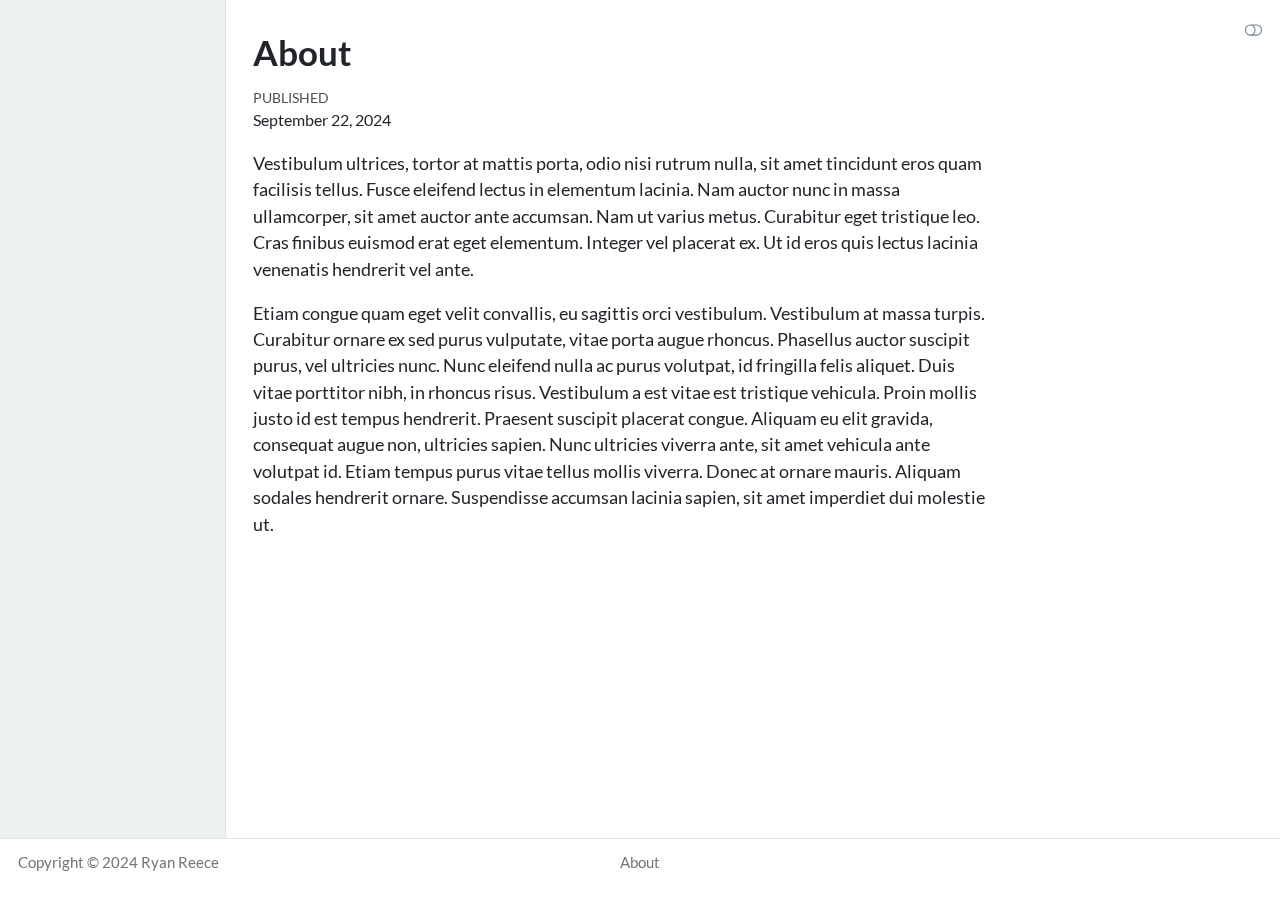
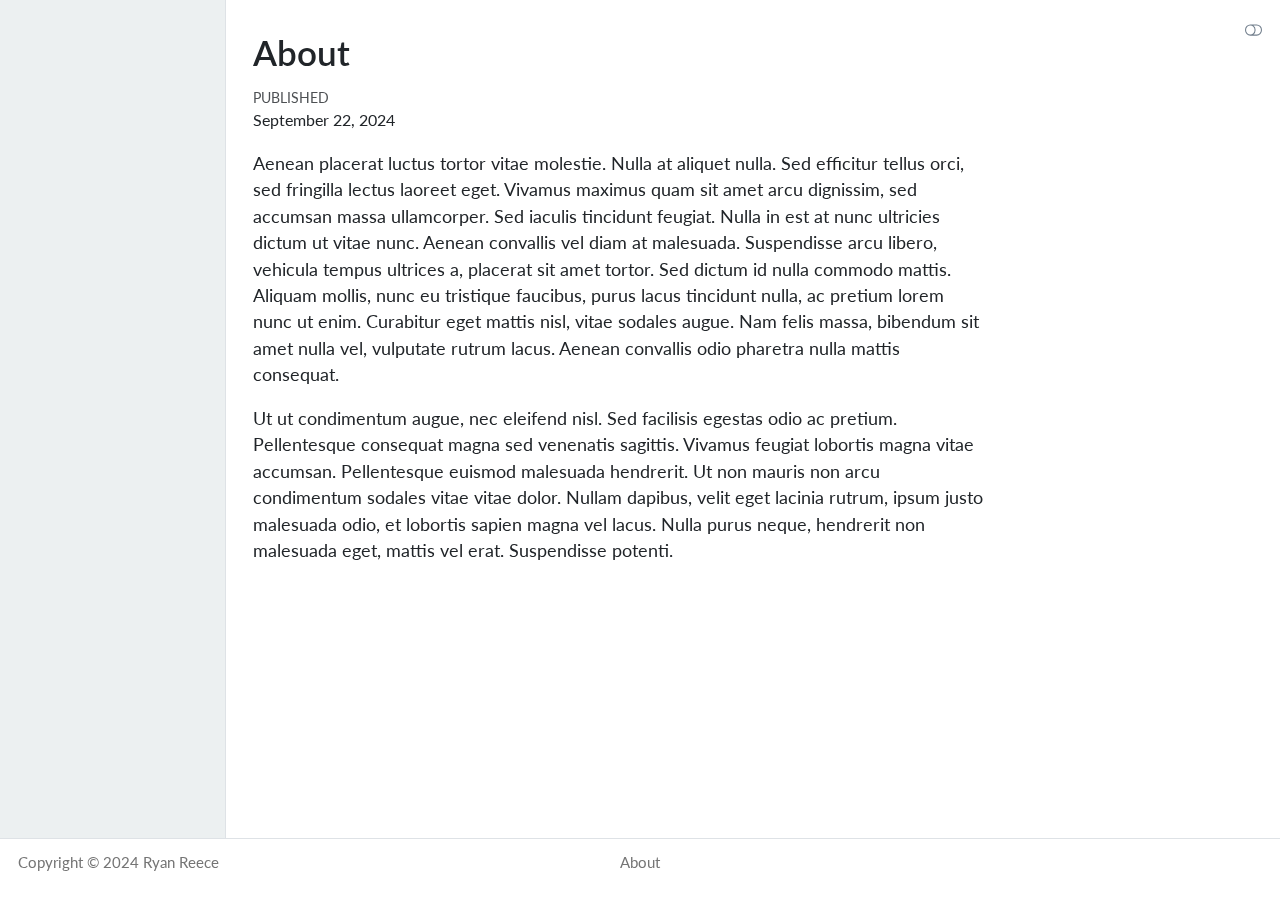
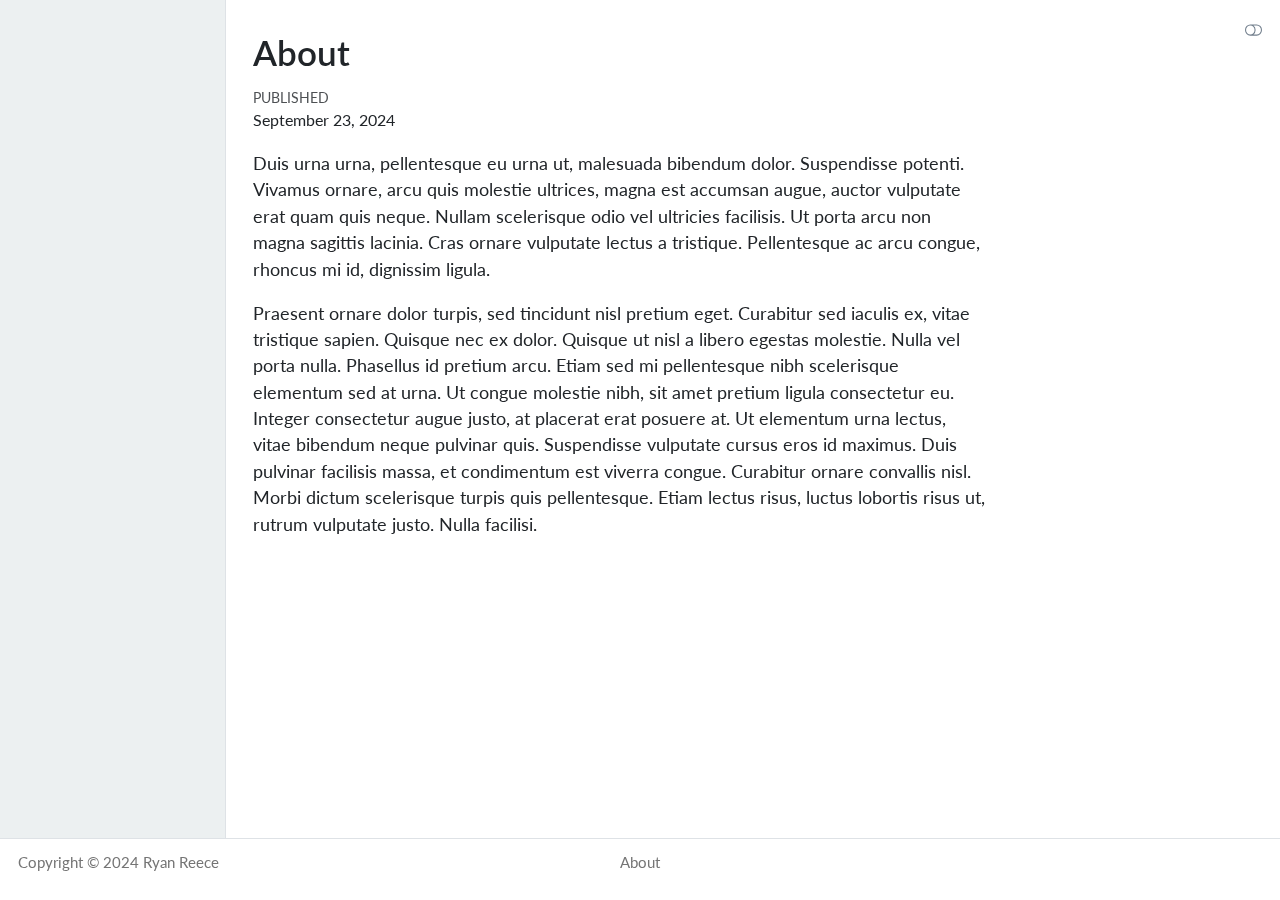
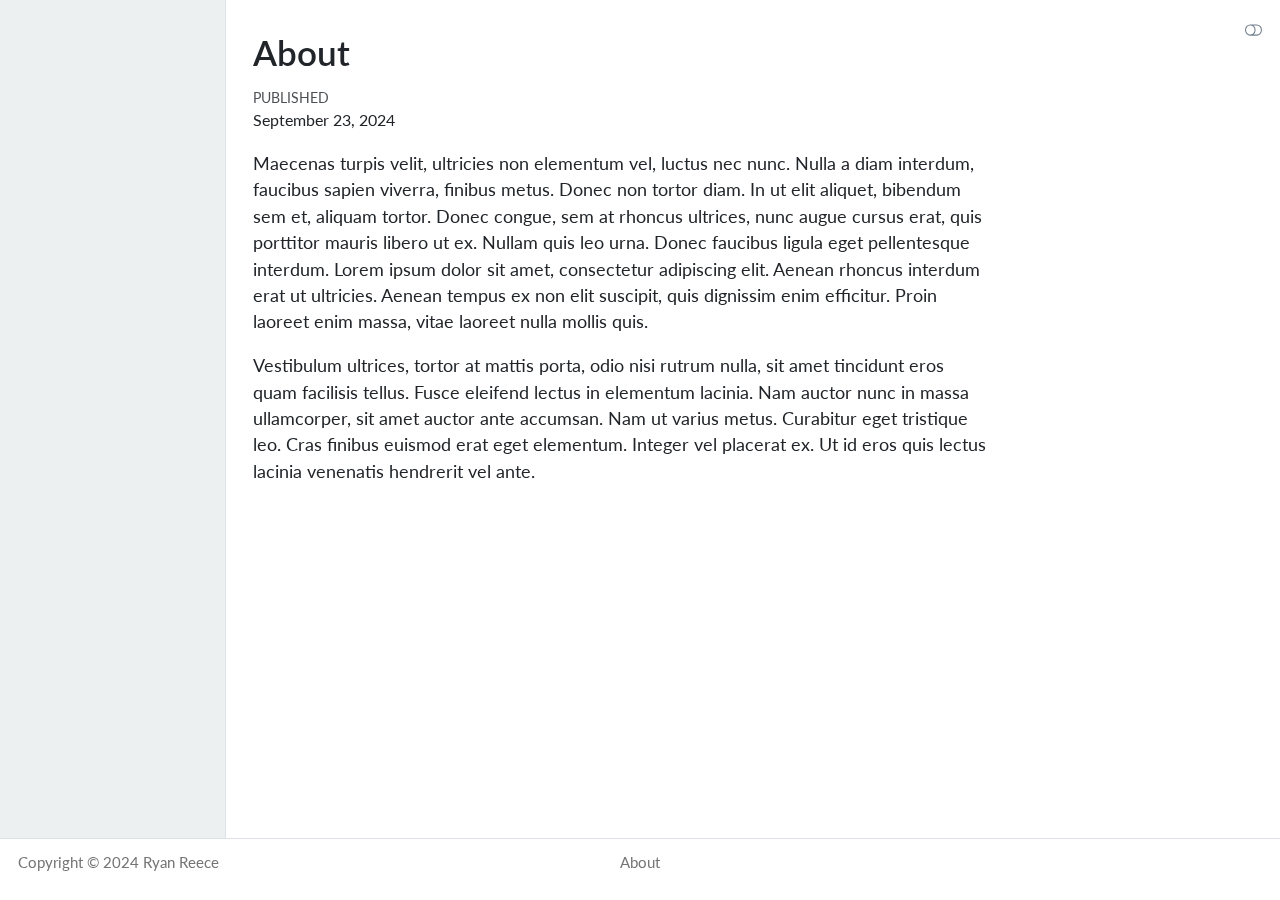
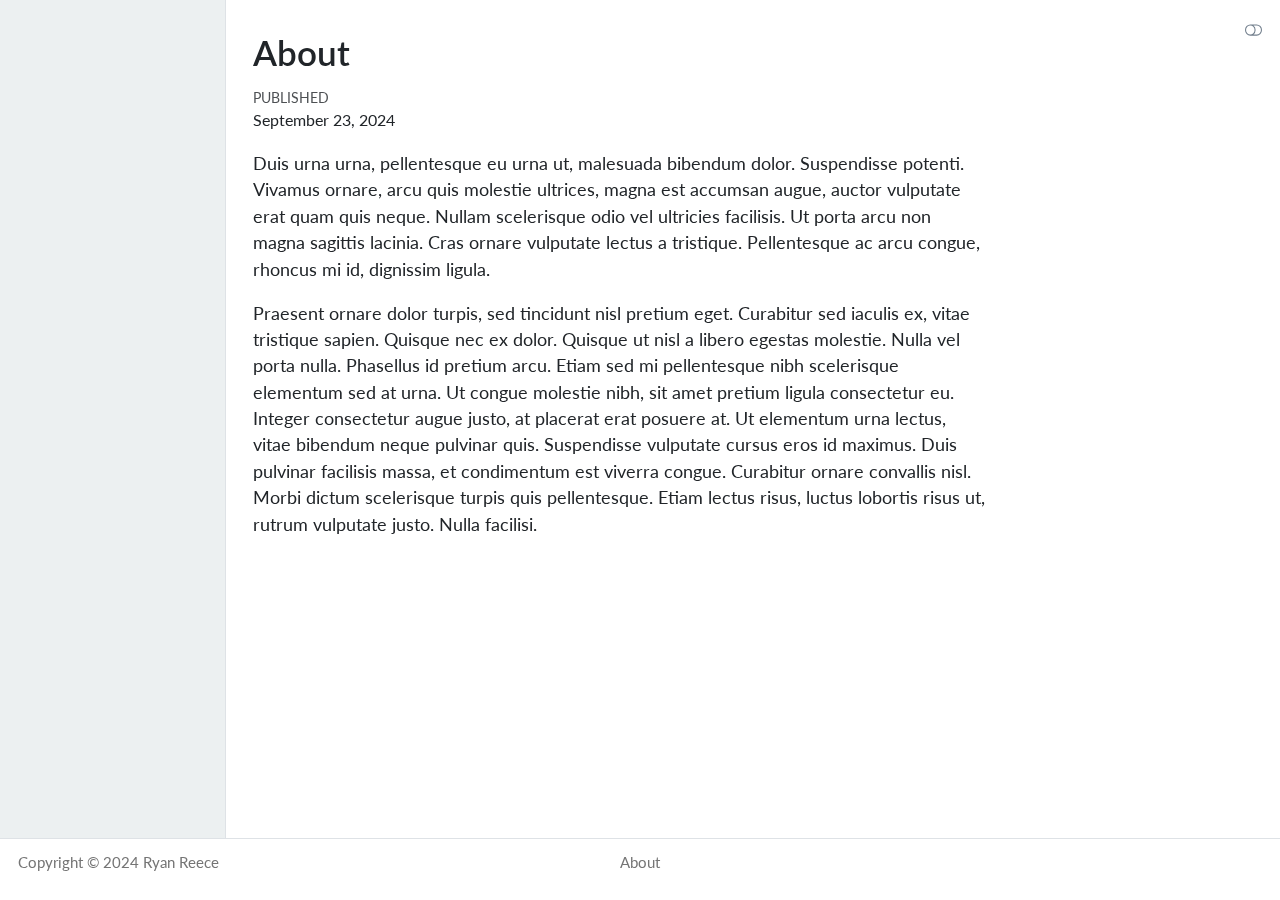
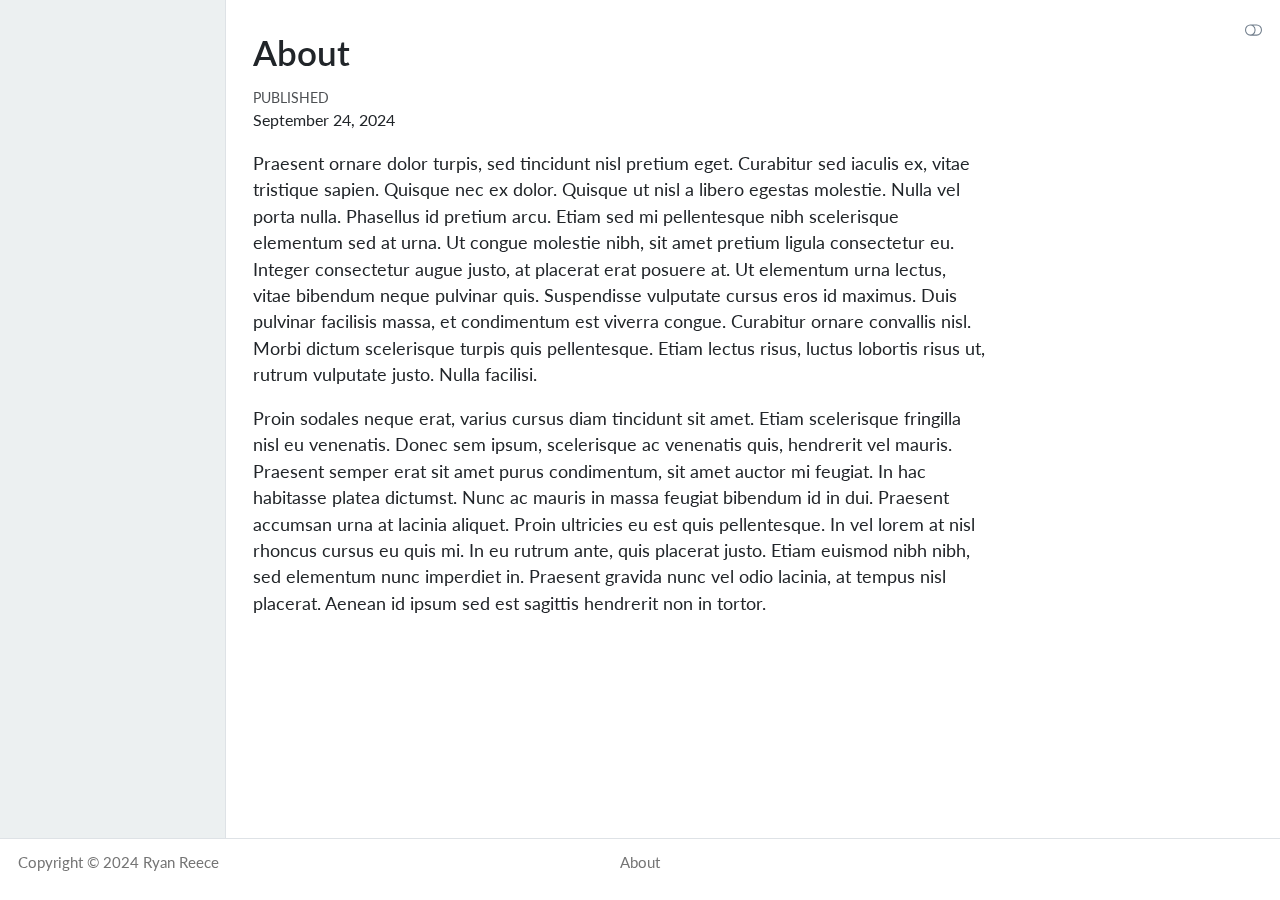
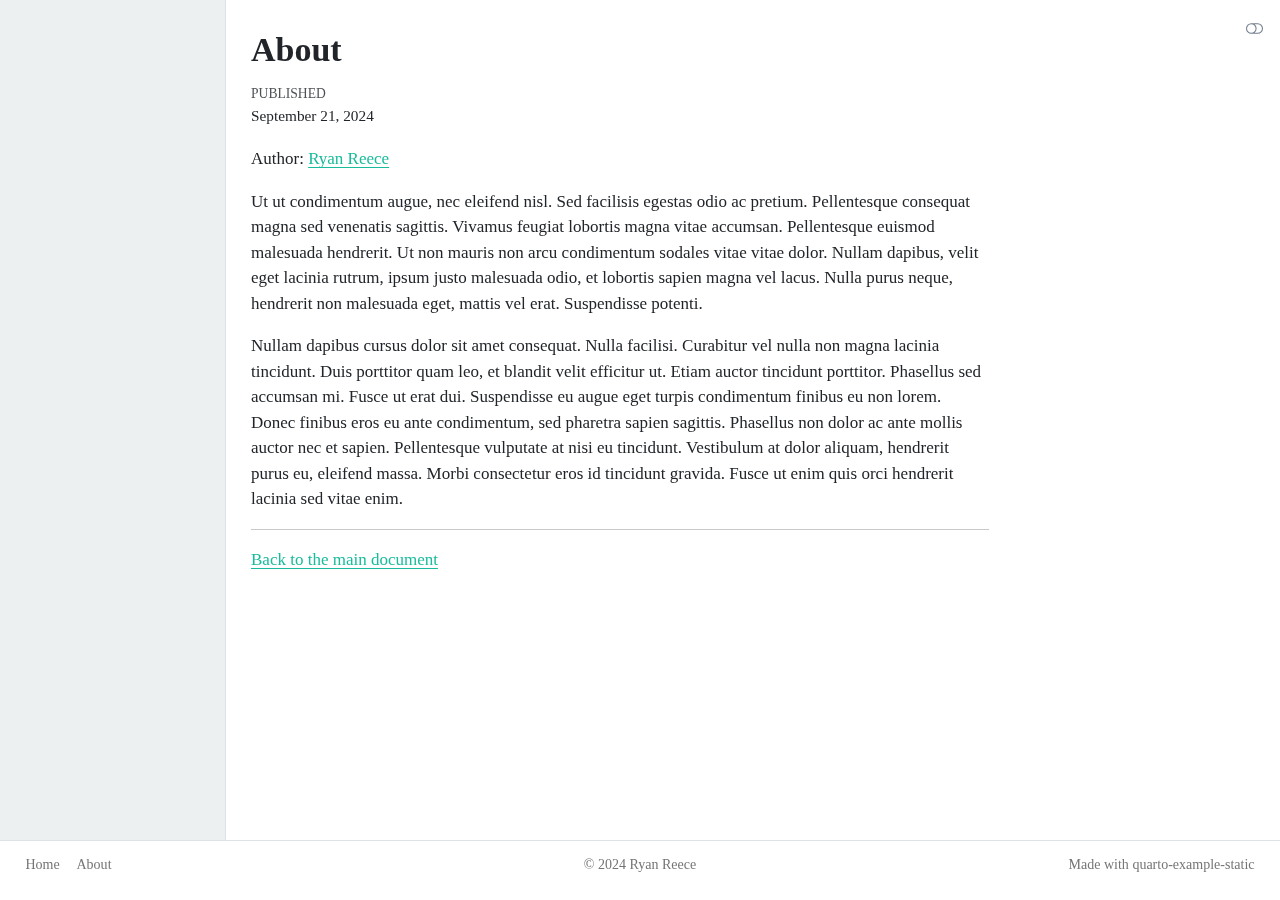
